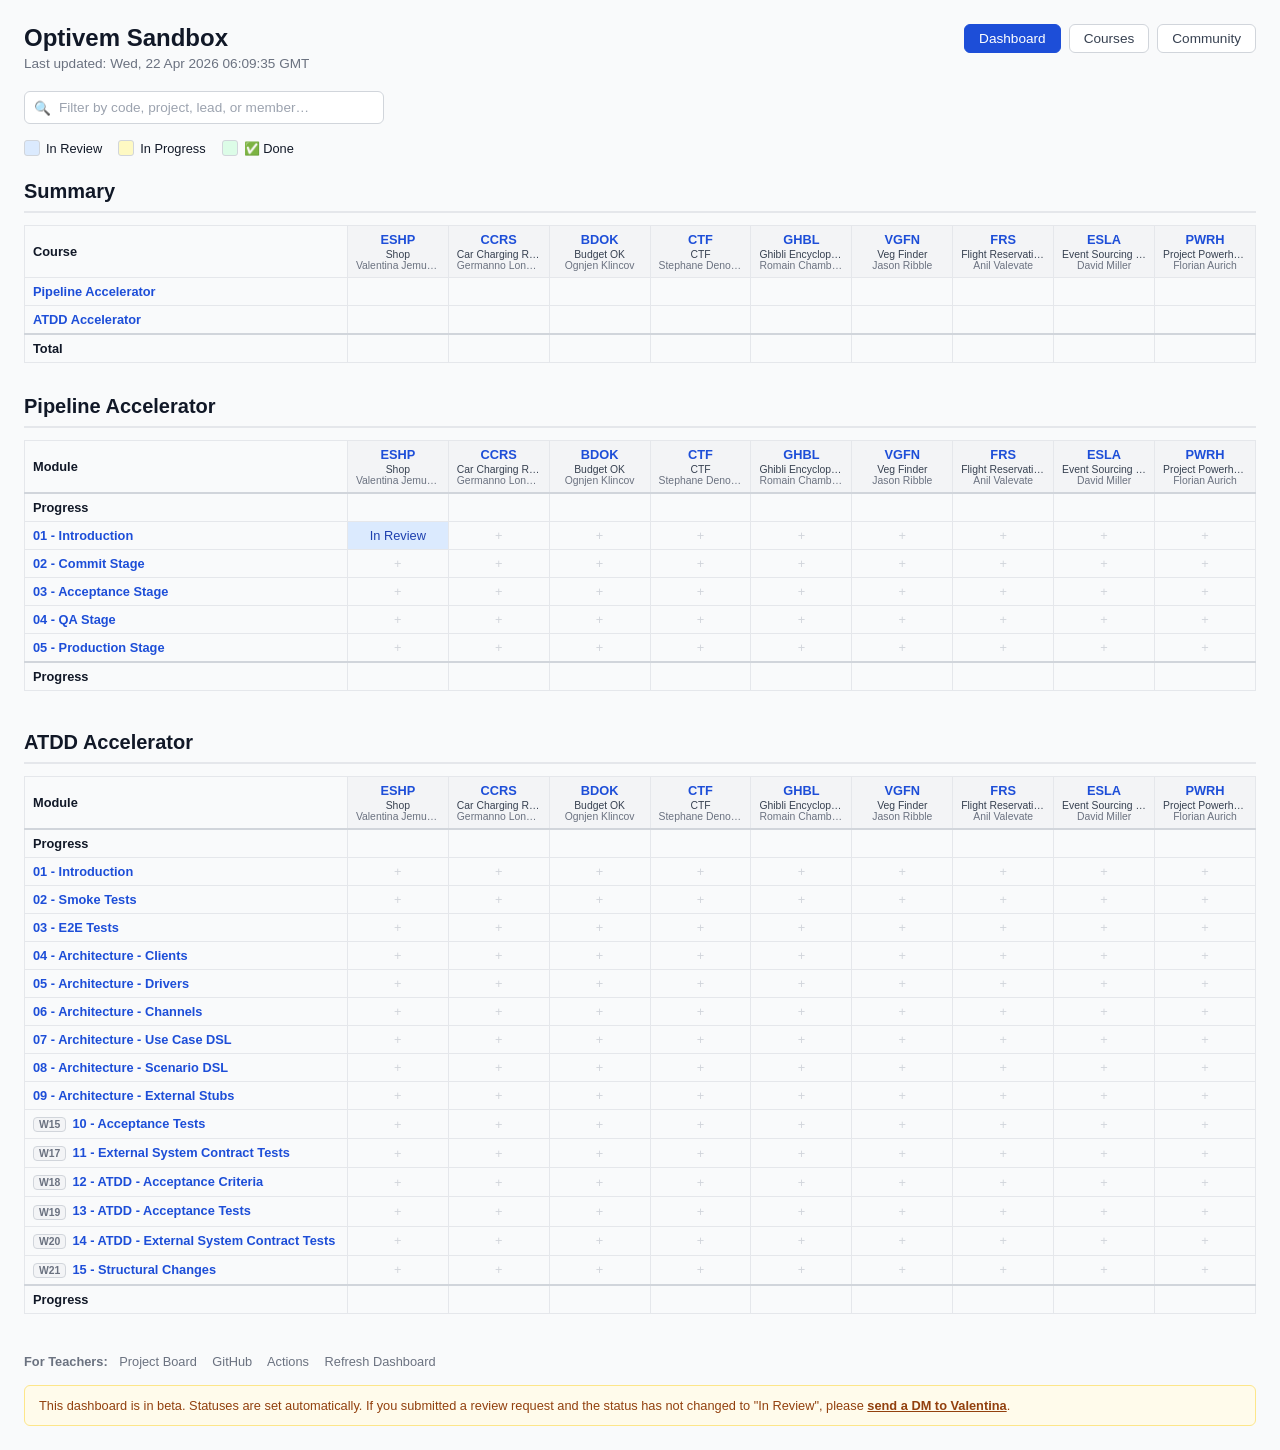
==== docs/index.html @ 0ae3746c "chore: regenerate dashboard [skip ci]" ====
<!DOCTYPE html>
<html lang="en">
<head>
  <meta charset="UTF-8">
  <meta name="viewport" content="width=device-width, initial-scale=1.0">
  <title>Optivem Sandbox</title>
  <style>    * { margin: 0; padding: 0; box-sizing: border-box; }
    body { font-family: -apple-system, BlinkMacSystemFont, "Segoe UI", Roboto, sans-serif; background: #f9fafb; color: #111827; padding: 24px; }
    .header { display: flex; justify-content: space-between; align-items: flex-start; margin-bottom: 20px; }
    .header-left h1 { font-size: 1.5rem; margin-bottom: 4px; }
    .subtitle { color: #6b7280; font-size: 0.85rem; }
    .nav-tabs { display: flex; gap: 8px; }
    .nav-tab { display: inline-block; padding: 6px 14px; font-size: 0.85rem; font-weight: 500; border-radius: 6px; text-decoration: none; border: 1px solid #d1d5db; color: #374151; background: #fff; cursor: pointer; font-family: inherit; }
    .nav-tab:hover { background: #f3f4f6; }
    .nav-tab.active { background: #1d4ed8; color: #fff; border-color: #1d4ed8; cursor: default; }
    .summary-section { margin-bottom: 32px; }
    .summary-label { text-align: left; font-weight: 600; background: #f9fafb; white-space: nowrap; width: 320px; min-width: 320px; max-width: 320px; }
    .summary-label a { color: #1d4ed8; text-decoration: none; }
    .summary-label a:hover { text-decoration: underline; }
    .course-section { margin-bottom: 40px; }
    .course-title { font-size: 1.25rem; margin-bottom: 12px; padding-bottom: 8px; border-bottom: 2px solid #e5e7eb; }
    .course-empty { color: #6b7280; font-size: 0.85rem; font-style: italic; padding: 16px 0; }
    .table-wrapper { overflow-x: auto; }
    table { border-collapse: collapse; width: 100%; font-size: 0.8rem; }
    th, td { border: 1px solid #e5e7eb; padding: 6px 8px; text-align: center; white-space: nowrap; }
    th { background: #f3f4f6; font-weight: 600; position: sticky; top: 0; }
    .module-name { text-align: left; font-weight: 600; background: #f9fafb; white-space: nowrap; width: 320px; min-width: 320px; max-width: 320px; }
    .module-name a { color: #1d4ed8; text-decoration: none; }
    .module-name a:hover { text-decoration: underline; }
    .week-badge { display: inline-block; font-size: 0.65rem; font-weight: 600; color: #6b7280; background: #f3f4f6; border: 1px solid #d1d5db; border-radius: 4px; padding: 1px 5px; margin-right: 6px; vertical-align: middle; }
    .project-header { width: 80px; min-width: 80px; max-width: 80px; }
    .project-header a { color: #1d4ed8; text-decoration: none; }
    .project-header a:hover { text-decoration: underline; }
    .project-full-name { font-size: 0.65rem; font-weight: 400; color: #374151; margin-top: 2px; white-space: nowrap; overflow: hidden; text-overflow: ellipsis; }
    .project-lead { font-size: 0.65rem; font-weight: 400; color: #6b7280; white-space: nowrap; overflow: hidden; text-overflow: ellipsis; }
    .progress-row td { border-top: 2px solid #d1d5db; }
    .cell { width: 80px; min-width: 80px; max-width: 80px; overflow: hidden; text-overflow: ellipsis; }
    .cell a { text-decoration: none; display: block; width: 100%; }
    .cell a:hover { opacity: 0.8; }
    .cell-missing { color: #9ca3af; }
    .cell-missing a { color: #d1d5db; text-decoration: none; display: block; width: 100%; }
    .cell-missing a:hover { color: #6b7280; }
    .cell-in-review { background: #dbeafe; } .cell-in-review a { color: #1e40af; }
    .cell-in-progress { background: #fef9c3; } .cell-in-progress a { color: #92400e; }
    .cell-done { background: #dcfce7; } .cell-done a { color: #166534; }
    .progress-cell { min-width: 100px; font-weight: 600; font-size: 0.75rem; }
    .progress-active { color: #166534; }
    .progress-none { color: #9ca3af; }
    .legend { margin-top: 16px; margin-bottom: 24px; display: flex; gap: 16px; flex-wrap: wrap; font-size: 0.8rem; }
    .legend-item { display: flex; align-items: center; gap: 6px; }
    .legend-swatch { width: 16px; height: 16px; border-radius: 3px; border: 1px solid #d1d5db; }
    .module-legend { margin-top: 16px; font-size: 0.8rem; }
    .module-legend h3 { font-size: 0.85rem; margin-bottom: 6px; }
    .module-legend-list { display: grid; grid-template-columns: repeat(auto-fill, minmax(280px, 1fr)); gap: 2px 24px; }
    .module-legend-item { color: #374151; }
    .module-legend-item span { color: #6b7280; font-weight: 600; margin-right: 4px; }
    .disclaimer { margin-top: 16px; padding: 10px 14px; background: #fffbeb; border: 1px solid #fde68a; border-radius: 6px; font-size: 0.8rem; color: #92400e; line-height: 1.5; }
    .disclaimer a { color: #92400e; font-weight: 600; text-decoration: underline; }
    .disclaimer a:hover { color: #78350f; }
    .filter-bar { margin-bottom: 16px; position: relative; max-width: 360px; }
    .filter-input { width: 100%; padding: 8px 12px 8px 34px; font-size: 0.85rem; font-family: inherit; border: 1px solid #d1d5db; border-radius: 6px; background: #fff; color: #111827; outline: none; }
    .filter-input:focus { border-color: #1d4ed8; box-shadow: 0 0 0 2px rgba(29,78,216,0.15); }
    .filter-input::placeholder { color: #9ca3af; }
    .filter-icon { position: absolute; left: 10px; top: 50%; transform: translateY(-50%); color: #9ca3af; pointer-events: none; font-size: 0.85rem; }
    .teacher-links { margin-top: 16px; font-size: 0.8rem; color: #6b7280; }
    .teacher-links span { font-weight: 600; margin-right: 8px; }
    .teacher-links a { color: #6b7280; text-decoration: none; margin-right: 12px; }
    .teacher-links a:hover { color: #1d4ed8; text-decoration: underline; }
    /* Mobile cards */
    .cards { display: none; }
    .course-section-mobile { margin-bottom: 32px; }
    .card { background: #fff; border: 1px solid #e5e7eb; border-radius: 8px; padding: 16px; margin-bottom: 12px; }
    .card-header { display: flex; justify-content: space-between; align-items: baseline; margin-bottom: 8px; }
    .card-code { font-size: 0.7rem; color: #6b7280; font-weight: 600; }
    .card-name { font-size: 1rem; font-weight: 600; }
    .card-name a { color: #1d4ed8; text-decoration: none; }
    .card-lead { font-size: 0.8rem; color: #6b7280; margin-bottom: 8px; }
    .card-lead a { color: #6b7280; text-decoration: none; }
    .card-progress-label { font-size: 0.8rem; font-weight: 600; color: #374151; margin-bottom: 8px; }
    .card-modules { list-style: none; font-size: 0.8rem; }
    .card-modules li { display: flex; justify-content: space-between; padding: 4px 0; border-bottom: 1px solid #f3f4f6; }
    .card-modules li:last-child { border-bottom: none; }
    .card-module-item { display: flex; justify-content: space-between; align-items: center; }
    .card-module-name { color: #374151; }
    .card-module-status { font-weight: 600; }
    .card-module-status a { text-decoration: none; }
    .card-status-done { color: #166534; }
    .card-status-in-review { color: #1e40af; }
    .card-status-in-progress { color: #92400e; }
    .card-status-missing { color: #d1d5db; }
    .card-status-missing a { color: #d1d5db; text-decoration: none; }
    @media (max-width: 768px) {
      .desktop-content { display: none; }
      .cards { display: block; }
      body { padding: 16px; }
      .header { flex-direction: column; gap: 12px; }
      .nav-tabs { flex-wrap: wrap; }
    }
</style>
</head>
<body>
  <div class="header">
    <div class="header-left">
      <h1>Optivem Sandbox</h1>
      <p class="subtitle">Last updated: Wed, 22 Apr 2026 06:09:35 GMT</p>
    </div>
    <nav class="nav-tabs">
      <span class="nav-tab active">Dashboard</span>
      <a class="nav-tab" href="https://optivem.thinkific.com" target="_blank" rel="noopener">Courses</a>
      <a class="nav-tab" href="https://optivem.thinkific.com/hub/community/323633" target="_blank" rel="noopener">Community</a>
    </nav>
  </div>
  <div class="filter-bar">
    <span class="filter-icon">&#128269;</span>
    <input type="text" class="filter-input" id="projectFilter" placeholder="Filter by code, project, lead, or member…" autocomplete="off">
  </div>
  <div class="legend">
    <div class="legend-item"><div class="legend-swatch" style="background:#dbeafe"></div> In Review</div>
    <div class="legend-item"><div class="legend-swatch" style="background:#fef9c3"></div> In Progress</div>
    <div class="legend-item"><div class="legend-swatch" style="background:#dcfce7"></div> ✅ Done</div>
  </div>
  <div class="desktop-content">

  <div class="summary-section">
    <h2 class="course-title">Summary</h2>
    <div class="table-wrapper">
      <table>
        <thead>
          <tr>
            <th class="summary-label">Course</th>
            <th class="project-header" title="Shop — 0 / 20 modules completed (0%)"><a href="https://github.com/optivem/shop" target="_blank" rel="noopener" title="Shop">ESHP</a><div class="project-full-name">Shop</div><div class="project-lead">Valentina Jemuovic</div></th>
            <th class="project-header" title="Car Charging Reservation System — 0 / 20 modules completed (0%)"><a href="https://github.com/longhibeck/car-charging-reservation-system" target="_blank" rel="noopener" title="Car Charging Reservation System">CCRS</a><div class="project-full-name">Car Charging Reservation System</div><div class="project-lead">Germanno Longhi Beck</div></th>
            <th class="project-header" title="Budget OK — 0 / 20 modules completed (0%)"><a href="https://github.com/ognjenkl/budget-ok" target="_blank" rel="noopener" title="Budget OK">BDOK</a><div class="project-full-name">Budget OK</div><div class="project-lead">Ognjen Klincov</div></th>
            <th class="project-header" title="CTF — 0 / 20 modules completed (0%)"><a href="https://github.com/CurlyFire/ctf-sandbox" target="_blank" rel="noopener" title="CTF">CTF</a><div class="project-full-name">CTF</div><div class="project-lead">Stephane Denomme</div></th>
            <th class="project-header" title="Ghibli Encyclopedia — 0 / 20 modules completed (0%)"><a href="https://github.com/RomainChamb/ghibli-encyclopedia" target="_blank" rel="noopener" title="Ghibli Encyclopedia">GHBL</a><div class="project-full-name">Ghibli Encyclopedia</div><div class="project-lead">Romain Chambonnier</div></th>
            <th class="project-header" title="Veg Finder — 0 / 20 modules completed (0%)"><a href="https://github.com/jasonribble/veg-finder" target="_blank" rel="noopener" title="Veg Finder">VGFN</a><div class="project-full-name">Veg Finder</div><div class="project-lead">Jason Ribble</div></th>
            <th class="project-header" title="Flight Reservation System (FRS) — 0 / 20 modules completed (0%)"><a href="https://github.com/ArkCase/atdd-flight-reserve" target="_blank" rel="noopener" title="Flight Reservation System (FRS)">FRS</a><div class="project-full-name">Flight Reservation System (FRS)</div><div class="project-lead">Anil Valevate</div></th>
            <th class="project-header" title="Event Sourcing Learning Application — 0 / 20 modules completed (0%)"><a href="https://github.com/david-oc-miller/event-sourcing-demo" target="_blank" rel="noopener" title="Event Sourcing Learning Application">ESLA</a><div class="project-full-name">Event Sourcing Learning Application</div><div class="project-lead">David Miller</div></th>
            <th class="project-header" title="Project Powerhouse — 0 / 20 modules completed (0%)"><a href="https://github.com/vilosia-ai/demo-customer-portal" target="_blank" rel="noopener" title="Project Powerhouse">PWRH</a><div class="project-full-name">Project Powerhouse</div><div class="project-lead">Florian Aurich</div></th>
          </tr>
        </thead>
        <tbody>
          <tr>
            <td class="summary-label"><a href="#course-pipeline">Pipeline Accelerator</a></td>
              <td class="cell progress-cell progress-none"></td>
              <td class="cell progress-cell progress-none"></td>
              <td class="cell progress-cell progress-none"></td>
              <td class="cell progress-cell progress-none"></td>
              <td class="cell progress-cell progress-none"></td>
              <td class="cell progress-cell progress-none"></td>
              <td class="cell progress-cell progress-none"></td>
              <td class="cell progress-cell progress-none"></td>
              <td class="cell progress-cell progress-none"></td>
          </tr>
          <tr>
            <td class="summary-label"><a href="#course-atdd">ATDD Accelerator</a></td>
              <td class="cell progress-cell progress-none"></td>
              <td class="cell progress-cell progress-none"></td>
              <td class="cell progress-cell progress-none"></td>
              <td class="cell progress-cell progress-none"></td>
              <td class="cell progress-cell progress-none"></td>
              <td class="cell progress-cell progress-none"></td>
              <td class="cell progress-cell progress-none"></td>
              <td class="cell progress-cell progress-none"></td>
              <td class="cell progress-cell progress-none"></td>
          </tr>
          <tr class="progress-row">
            <td class="summary-label"><strong>Total</strong></td>
              <td class="cell progress-cell progress-none"></td>
              <td class="cell progress-cell progress-none"></td>
              <td class="cell progress-cell progress-none"></td>
              <td class="cell progress-cell progress-none"></td>
              <td class="cell progress-cell progress-none"></td>
              <td class="cell progress-cell progress-none"></td>
              <td class="cell progress-cell progress-none"></td>
              <td class="cell progress-cell progress-none"></td>
              <td class="cell progress-cell progress-none"></td>
          </tr>
        </tbody>
      </table>
    </div>
  </div>

  <div class="course-section" id="course-pipeline">
    <h2 class="course-title">Pipeline Accelerator</h2>
    <div class="table-wrapper">
      <table>
        <thead>
          <tr>
            <th class="module-name">Module</th>
            <th class="project-header" title="Shop — 0 / 5 modules completed (0%)"><a href="https://github.com/optivem/shop" target="_blank" rel="noopener" title="Shop">ESHP</a><div class="project-full-name">Shop</div><div class="project-lead">Valentina Jemuovic</div></th>
            <th class="project-header" title="Car Charging Reservation System — 0 / 5 modules completed (0%)"><a href="https://github.com/longhibeck/car-charging-reservation-system" target="_blank" rel="noopener" title="Car Charging Reservation System">CCRS</a><div class="project-full-name">Car Charging Reservation System</div><div class="project-lead">Germanno Longhi Beck</div></th>
            <th class="project-header" title="Budget OK — 0 / 5 modules completed (0%)"><a href="https://github.com/ognjenkl/budget-ok" target="_blank" rel="noopener" title="Budget OK">BDOK</a><div class="project-full-name">Budget OK</div><div class="project-lead">Ognjen Klincov</div></th>
            <th class="project-header" title="CTF — 0 / 5 modules completed (0%)"><a href="https://github.com/CurlyFire/ctf-sandbox" target="_blank" rel="noopener" title="CTF">CTF</a><div class="project-full-name">CTF</div><div class="project-lead">Stephane Denomme</div></th>
            <th class="project-header" title="Ghibli Encyclopedia — 0 / 5 modules completed (0%)"><a href="https://github.com/RomainChamb/ghibli-encyclopedia" target="_blank" rel="noopener" title="Ghibli Encyclopedia">GHBL</a><div class="project-full-name">Ghibli Encyclopedia</div><div class="project-lead">Romain Chambonnier</div></th>
            <th class="project-header" title="Veg Finder — 0 / 5 modules completed (0%)"><a href="https://github.com/jasonribble/veg-finder" target="_blank" rel="noopener" title="Veg Finder">VGFN</a><div class="project-full-name">Veg Finder</div><div class="project-lead">Jason Ribble</div></th>
            <th class="project-header" title="Flight Reservation System (FRS) — 0 / 5 modules completed (0%)"><a href="https://github.com/ArkCase/atdd-flight-reserve" target="_blank" rel="noopener" title="Flight Reservation System (FRS)">FRS</a><div class="project-full-name">Flight Reservation System (FRS)</div><div class="project-lead">Anil Valevate</div></th>
            <th class="project-header" title="Event Sourcing Learning Application — 0 / 5 modules completed (0%)"><a href="https://github.com/david-oc-miller/event-sourcing-demo" target="_blank" rel="noopener" title="Event Sourcing Learning Application">ESLA</a><div class="project-full-name">Event Sourcing Learning Application</div><div class="project-lead">David Miller</div></th>
            <th class="project-header" title="Project Powerhouse — 0 / 5 modules completed (0%)"><a href="https://github.com/vilosia-ai/demo-customer-portal" target="_blank" rel="noopener" title="Project Powerhouse">PWRH</a><div class="project-full-name">Project Powerhouse</div><div class="project-lead">Florian Aurich</div></th>
          </tr>
          <tr class="progress-row">
            <td class="module-name"><strong>Progress</strong></td>
              <td class="cell progress-cell progress-none"></td>
              <td class="cell progress-cell progress-none"></td>
              <td class="cell progress-cell progress-none"></td>
              <td class="cell progress-cell progress-none"></td>
              <td class="cell progress-cell progress-none"></td>
              <td class="cell progress-cell progress-none"></td>
              <td class="cell progress-cell progress-none"></td>
              <td class="cell progress-cell progress-none"></td>
              <td class="cell progress-cell progress-none"></td>
          </tr>
        </thead>
        <tbody>
          <tr>
            <td class="module-name"><a href="https://optivem.thinkific.com/courses/take/pipeline/texts/73800730-overview" target="_blank" rel="noopener">01 - Introduction</a></td>
              <td class="cell cell-in-review"><a href="https://github.com/optivem/sandbox/issues/81" target="_blank" rel="noopener" title="ESHP: In Review">In Review</a></td>
              <td class="cell cell-missing"><a href="https://github.com/optivem/sandbox/issues/new?title=01%20-%20Introduction&body=%3E%20**%E2%9A%A0%EF%B8%8F%20This%20ticket%20is%20auto-generated.%20Please%20do%20not%20change%20the%20title%20or%20contents%20below.%20Just%20click%20the%20%22Create%22%20button%20below.%20After%20a%20few%20minutes%2C%20the%20ticket%20will%20be%20automatically%20assigned%20to%20a%20reviewer%20%E2%80%94%20no%20further%20action%20needed.%20You%20can%20add%20comments%20after%20the%20ticket%20is%20created.**%0A%0A%23%23%23%20Course%0A%0APipeline%20Accelerator%0A%0A%23%23%23%20Project%0A%0ACar%20Charging%20Reservation%20System%0A%0A%23%23%23%20Module%0A%0A01%20-%20Introduction%0A%0A%3E%20**%E2%9A%A0%EF%B8%8F%20This%20ticket%20is%20auto-generated.%20Please%20do%20not%20change%20the%20title%20or%20contents%20below.%20Just%20click%20the%20%22Create%22%20button%20below.%20After%20a%20few%20minutes%2C%20the%20ticket%20will%20be%20automatically%20assigned%20to%20a%20reviewer%20%E2%80%94%20no%20further%20action%20needed.%20You%20can%20add%20comments%20after%20the%20ticket%20is%20created.**" target="_blank" rel="noopener" title="Create ticket for CCRS - 01 - Introduction">+</a></td>
              <td class="cell cell-missing"><a href="https://github.com/optivem/sandbox/issues/new?title=01%20-%20Introduction&body=%3E%20**%E2%9A%A0%EF%B8%8F%20This%20ticket%20is%20auto-generated.%20Please%20do%20not%20change%20the%20title%20or%20contents%20below.%20Just%20click%20the%20%22Create%22%20button%20below.%20After%20a%20few%20minutes%2C%20the%20ticket%20will%20be%20automatically%20assigned%20to%20a%20reviewer%20%E2%80%94%20no%20further%20action%20needed.%20You%20can%20add%20comments%20after%20the%20ticket%20is%20created.**%0A%0A%23%23%23%20Course%0A%0APipeline%20Accelerator%0A%0A%23%23%23%20Project%0A%0ABudget%20OK%0A%0A%23%23%23%20Module%0A%0A01%20-%20Introduction%0A%0A%3E%20**%E2%9A%A0%EF%B8%8F%20This%20ticket%20is%20auto-generated.%20Please%20do%20not%20change%20the%20title%20or%20contents%20below.%20Just%20click%20the%20%22Create%22%20button%20below.%20After%20a%20few%20minutes%2C%20the%20ticket%20will%20be%20automatically%20assigned%20to%20a%20reviewer%20%E2%80%94%20no%20further%20action%20needed.%20You%20can%20add%20comments%20after%20the%20ticket%20is%20created.**" target="_blank" rel="noopener" title="Create ticket for BDOK - 01 - Introduction">+</a></td>
              <td class="cell cell-missing"><a href="https://github.com/optivem/sandbox/issues/new?title=01%20-%20Introduction&body=%3E%20**%E2%9A%A0%EF%B8%8F%20This%20ticket%20is%20auto-generated.%20Please%20do%20not%20change%20the%20title%20or%20contents%20below.%20Just%20click%20the%20%22Create%22%20button%20below.%20After%20a%20few%20minutes%2C%20the%20ticket%20will%20be%20automatically%20assigned%20to%20a%20reviewer%20%E2%80%94%20no%20further%20action%20needed.%20You%20can%20add%20comments%20after%20the%20ticket%20is%20created.**%0A%0A%23%23%23%20Course%0A%0APipeline%20Accelerator%0A%0A%23%23%23%20Project%0A%0ACTF%0A%0A%23%23%23%20Module%0A%0A01%20-%20Introduction%0A%0A%3E%20**%E2%9A%A0%EF%B8%8F%20This%20ticket%20is%20auto-generated.%20Please%20do%20not%20change%20the%20title%20or%20contents%20below.%20Just%20click%20the%20%22Create%22%20button%20below.%20After%20a%20few%20minutes%2C%20the%20ticket%20will%20be%20automatically%20assigned%20to%20a%20reviewer%20%E2%80%94%20no%20further%20action%20needed.%20You%20can%20add%20comments%20after%20the%20ticket%20is%20created.**" target="_blank" rel="noopener" title="Create ticket for CTF - 01 - Introduction">+</a></td>
              <td class="cell cell-missing"><a href="https://github.com/optivem/sandbox/issues/new?title=01%20-%20Introduction&body=%3E%20**%E2%9A%A0%EF%B8%8F%20This%20ticket%20is%20auto-generated.%20Please%20do%20not%20change%20the%20title%20or%20contents%20below.%20Just%20click%20the%20%22Create%22%20button%20below.%20After%20a%20few%20minutes%2C%20the%20ticket%20will%20be%20automatically%20assigned%20to%20a%20reviewer%20%E2%80%94%20no%20further%20action%20needed.%20You%20can%20add%20comments%20after%20the%20ticket%20is%20created.**%0A%0A%23%23%23%20Course%0A%0APipeline%20Accelerator%0A%0A%23%23%23%20Project%0A%0AGhibli%20Encyclopedia%0A%0A%23%23%23%20Module%0A%0A01%20-%20Introduction%0A%0A%3E%20**%E2%9A%A0%EF%B8%8F%20This%20ticket%20is%20auto-generated.%20Please%20do%20not%20change%20the%20title%20or%20contents%20below.%20Just%20click%20the%20%22Create%22%20button%20below.%20After%20a%20few%20minutes%2C%20the%20ticket%20will%20be%20automatically%20assigned%20to%20a%20reviewer%20%E2%80%94%20no%20further%20action%20needed.%20You%20can%20add%20comments%20after%20the%20ticket%20is%20created.**" target="_blank" rel="noopener" title="Create ticket for GHBL - 01 - Introduction">+</a></td>
              <td class="cell cell-missing"><a href="https://github.com/optivem/sandbox/issues/new?title=01%20-%20Introduction&body=%3E%20**%E2%9A%A0%EF%B8%8F%20This%20ticket%20is%20auto-generated.%20Please%20do%20not%20change%20the%20title%20or%20contents%20below.%20Just%20click%20the%20%22Create%22%20button%20below.%20After%20a%20few%20minutes%2C%20the%20ticket%20will%20be%20automatically%20assigned%20to%20a%20reviewer%20%E2%80%94%20no%20further%20action%20needed.%20You%20can%20add%20comments%20after%20the%20ticket%20is%20created.**%0A%0A%23%23%23%20Course%0A%0APipeline%20Accelerator%0A%0A%23%23%23%20Project%0A%0AVeg%20Finder%0A%0A%23%23%23%20Module%0A%0A01%20-%20Introduction%0A%0A%3E%20**%E2%9A%A0%EF%B8%8F%20This%20ticket%20is%20auto-generated.%20Please%20do%20not%20change%20the%20title%20or%20contents%20below.%20Just%20click%20the%20%22Create%22%20button%20below.%20After%20a%20few%20minutes%2C%20the%20ticket%20will%20be%20automatically%20assigned%20to%20a%20reviewer%20%E2%80%94%20no%20further%20action%20needed.%20You%20can%20add%20comments%20after%20the%20ticket%20is%20created.**" target="_blank" rel="noopener" title="Create ticket for VGFN - 01 - Introduction">+</a></td>
              <td class="cell cell-missing"><a href="https://github.com/optivem/sandbox/issues/new?title=01%20-%20Introduction&body=%3E%20**%E2%9A%A0%EF%B8%8F%20This%20ticket%20is%20auto-generated.%20Please%20do%20not%20change%20the%20title%20or%20contents%20below.%20Just%20click%20the%20%22Create%22%20button%20below.%20After%20a%20few%20minutes%2C%20the%20ticket%20will%20be%20automatically%20assigned%20to%20a%20reviewer%20%E2%80%94%20no%20further%20action%20needed.%20You%20can%20add%20comments%20after%20the%20ticket%20is%20created.**%0A%0A%23%23%23%20Course%0A%0APipeline%20Accelerator%0A%0A%23%23%23%20Project%0A%0AFlight%20Reservation%20System%20(FRS)%0A%0A%23%23%23%20Module%0A%0A01%20-%20Introduction%0A%0A%3E%20**%E2%9A%A0%EF%B8%8F%20This%20ticket%20is%20auto-generated.%20Please%20do%20not%20change%20the%20title%20or%20contents%20below.%20Just%20click%20the%20%22Create%22%20button%20below.%20After%20a%20few%20minutes%2C%20the%20ticket%20will%20be%20automatically%20assigned%20to%20a%20reviewer%20%E2%80%94%20no%20further%20action%20needed.%20You%20can%20add%20comments%20after%20the%20ticket%20is%20created.**" target="_blank" rel="noopener" title="Create ticket for FRS - 01 - Introduction">+</a></td>
              <td class="cell cell-missing"><a href="https://github.com/optivem/sandbox/issues/new?title=01%20-%20Introduction&body=%3E%20**%E2%9A%A0%EF%B8%8F%20This%20ticket%20is%20auto-generated.%20Please%20do%20not%20change%20the%20title%20or%20contents%20below.%20Just%20click%20the%20%22Create%22%20button%20below.%20After%20a%20few%20minutes%2C%20the%20ticket%20will%20be%20automatically%20assigned%20to%20a%20reviewer%20%E2%80%94%20no%20further%20action%20needed.%20You%20can%20add%20comments%20after%20the%20ticket%20is%20created.**%0A%0A%23%23%23%20Course%0A%0APipeline%20Accelerator%0A%0A%23%23%23%20Project%0A%0AEvent%20Sourcing%20Learning%20Application%0A%0A%23%23%23%20Module%0A%0A01%20-%20Introduction%0A%0A%3E%20**%E2%9A%A0%EF%B8%8F%20This%20ticket%20is%20auto-generated.%20Please%20do%20not%20change%20the%20title%20or%20contents%20below.%20Just%20click%20the%20%22Create%22%20button%20below.%20After%20a%20few%20minutes%2C%20the%20ticket%20will%20be%20automatically%20assigned%20to%20a%20reviewer%20%E2%80%94%20no%20further%20action%20needed.%20You%20can%20add%20comments%20after%20the%20ticket%20is%20created.**" target="_blank" rel="noopener" title="Create ticket for ESLA - 01 - Introduction">+</a></td>
              <td class="cell cell-missing"><a href="https://github.com/optivem/sandbox/issues/new?title=01%20-%20Introduction&body=%3E%20**%E2%9A%A0%EF%B8%8F%20This%20ticket%20is%20auto-generated.%20Please%20do%20not%20change%20the%20title%20or%20contents%20below.%20Just%20click%20the%20%22Create%22%20button%20below.%20After%20a%20few%20minutes%2C%20the%20ticket%20will%20be%20automatically%20assigned%20to%20a%20reviewer%20%E2%80%94%20no%20further%20action%20needed.%20You%20can%20add%20comments%20after%20the%20ticket%20is%20created.**%0A%0A%23%23%23%20Course%0A%0APipeline%20Accelerator%0A%0A%23%23%23%20Project%0A%0AProject%20Powerhouse%0A%0A%23%23%23%20Module%0A%0A01%20-%20Introduction%0A%0A%3E%20**%E2%9A%A0%EF%B8%8F%20This%20ticket%20is%20auto-generated.%20Please%20do%20not%20change%20the%20title%20or%20contents%20below.%20Just%20click%20the%20%22Create%22%20button%20below.%20After%20a%20few%20minutes%2C%20the%20ticket%20will%20be%20automatically%20assigned%20to%20a%20reviewer%20%E2%80%94%20no%20further%20action%20needed.%20You%20can%20add%20comments%20after%20the%20ticket%20is%20created.**" target="_blank" rel="noopener" title="Create ticket for PWRH - 01 - Introduction">+</a></td>
          </tr>
          <tr>
            <td class="module-name"><a href="https://optivem.thinkific.com/courses/take/pipeline/texts/73800764-overview" target="_blank" rel="noopener">02 - Commit Stage</a></td>
              <td class="cell cell-missing"><a href="https://github.com/optivem/sandbox/issues/new?title=02%20-%20Commit%20Stage&body=%3E%20**%E2%9A%A0%EF%B8%8F%20This%20ticket%20is%20auto-generated.%20Please%20do%20not%20change%20the%20title%20or%20contents%20below.%20Just%20click%20the%20%22Create%22%20button%20below.%20After%20a%20few%20minutes%2C%20the%20ticket%20will%20be%20automatically%20assigned%20to%20a%20reviewer%20%E2%80%94%20no%20further%20action%20needed.%20You%20can%20add%20comments%20after%20the%20ticket%20is%20created.**%0A%0A%23%23%23%20Course%0A%0APipeline%20Accelerator%0A%0A%23%23%23%20Project%0A%0AShop%0A%0A%23%23%23%20Module%0A%0A02%20-%20Commit%20Stage%0A%0A%3E%20**%E2%9A%A0%EF%B8%8F%20This%20ticket%20is%20auto-generated.%20Please%20do%20not%20change%20the%20title%20or%20contents%20below.%20Just%20click%20the%20%22Create%22%20button%20below.%20After%20a%20few%20minutes%2C%20the%20ticket%20will%20be%20automatically%20assigned%20to%20a%20reviewer%20%E2%80%94%20no%20further%20action%20needed.%20You%20can%20add%20comments%20after%20the%20ticket%20is%20created.**" target="_blank" rel="noopener" title="Create ticket for ESHP - 02 - Commit Stage">+</a></td>
              <td class="cell cell-missing"><a href="https://github.com/optivem/sandbox/issues/new?title=02%20-%20Commit%20Stage&body=%3E%20**%E2%9A%A0%EF%B8%8F%20This%20ticket%20is%20auto-generated.%20Please%20do%20not%20change%20the%20title%20or%20contents%20below.%20Just%20click%20the%20%22Create%22%20button%20below.%20After%20a%20few%20minutes%2C%20the%20ticket%20will%20be%20automatically%20assigned%20to%20a%20reviewer%20%E2%80%94%20no%20further%20action%20needed.%20You%20can%20add%20comments%20after%20the%20ticket%20is%20created.**%0A%0A%23%23%23%20Course%0A%0APipeline%20Accelerator%0A%0A%23%23%23%20Project%0A%0ACar%20Charging%20Reservation%20System%0A%0A%23%23%23%20Module%0A%0A02%20-%20Commit%20Stage%0A%0A%3E%20**%E2%9A%A0%EF%B8%8F%20This%20ticket%20is%20auto-generated.%20Please%20do%20not%20change%20the%20title%20or%20contents%20below.%20Just%20click%20the%20%22Create%22%20button%20below.%20After%20a%20few%20minutes%2C%20the%20ticket%20will%20be%20automatically%20assigned%20to%20a%20reviewer%20%E2%80%94%20no%20further%20action%20needed.%20You%20can%20add%20comments%20after%20the%20ticket%20is%20created.**" target="_blank" rel="noopener" title="Create ticket for CCRS - 02 - Commit Stage">+</a></td>
              <td class="cell cell-missing"><a href="https://github.com/optivem/sandbox/issues/new?title=02%20-%20Commit%20Stage&body=%3E%20**%E2%9A%A0%EF%B8%8F%20This%20ticket%20is%20auto-generated.%20Please%20do%20not%20change%20the%20title%20or%20contents%20below.%20Just%20click%20the%20%22Create%22%20button%20below.%20After%20a%20few%20minutes%2C%20the%20ticket%20will%20be%20automatically%20assigned%20to%20a%20reviewer%20%E2%80%94%20no%20further%20action%20needed.%20You%20can%20add%20comments%20after%20the%20ticket%20is%20created.**%0A%0A%23%23%23%20Course%0A%0APipeline%20Accelerator%0A%0A%23%23%23%20Project%0A%0ABudget%20OK%0A%0A%23%23%23%20Module%0A%0A02%20-%20Commit%20Stage%0A%0A%3E%20**%E2%9A%A0%EF%B8%8F%20This%20ticket%20is%20auto-generated.%20Please%20do%20not%20change%20the%20title%20or%20contents%20below.%20Just%20click%20the%20%22Create%22%20button%20below.%20After%20a%20few%20minutes%2C%20the%20ticket%20will%20be%20automatically%20assigned%20to%20a%20reviewer%20%E2%80%94%20no%20further%20action%20needed.%20You%20can%20add%20comments%20after%20the%20ticket%20is%20created.**" target="_blank" rel="noopener" title="Create ticket for BDOK - 02 - Commit Stage">+</a></td>
              <td class="cell cell-missing"><a href="https://github.com/optivem/sandbox/issues/new?title=02%20-%20Commit%20Stage&body=%3E%20**%E2%9A%A0%EF%B8%8F%20This%20ticket%20is%20auto-generated.%20Please%20do%20not%20change%20the%20title%20or%20contents%20below.%20Just%20click%20the%20%22Create%22%20button%20below.%20After%20a%20few%20minutes%2C%20the%20ticket%20will%20be%20automatically%20assigned%20to%20a%20reviewer%20%E2%80%94%20no%20further%20action%20needed.%20You%20can%20add%20comments%20after%20the%20ticket%20is%20created.**%0A%0A%23%23%23%20Course%0A%0APipeline%20Accelerator%0A%0A%23%23%23%20Project%0A%0ACTF%0A%0A%23%23%23%20Module%0A%0A02%20-%20Commit%20Stage%0A%0A%3E%20**%E2%9A%A0%EF%B8%8F%20This%20ticket%20is%20auto-generated.%20Please%20do%20not%20change%20the%20title%20or%20contents%20below.%20Just%20click%20the%20%22Create%22%20button%20below.%20After%20a%20few%20minutes%2C%20the%20ticket%20will%20be%20automatically%20assigned%20to%20a%20reviewer%20%E2%80%94%20no%20further%20action%20needed.%20You%20can%20add%20comments%20after%20the%20ticket%20is%20created.**" target="_blank" rel="noopener" title="Create ticket for CTF - 02 - Commit Stage">+</a></td>
              <td class="cell cell-missing"><a href="https://github.com/optivem/sandbox/issues/new?title=02%20-%20Commit%20Stage&body=%3E%20**%E2%9A%A0%EF%B8%8F%20This%20ticket%20is%20auto-generated.%20Please%20do%20not%20change%20the%20title%20or%20contents%20below.%20Just%20click%20the%20%22Create%22%20button%20below.%20After%20a%20few%20minutes%2C%20the%20ticket%20will%20be%20automatically%20assigned%20to%20a%20reviewer%20%E2%80%94%20no%20further%20action%20needed.%20You%20can%20add%20comments%20after%20the%20ticket%20is%20created.**%0A%0A%23%23%23%20Course%0A%0APipeline%20Accelerator%0A%0A%23%23%23%20Project%0A%0AGhibli%20Encyclopedia%0A%0A%23%23%23%20Module%0A%0A02%20-%20Commit%20Stage%0A%0A%3E%20**%E2%9A%A0%EF%B8%8F%20This%20ticket%20is%20auto-generated.%20Please%20do%20not%20change%20the%20title%20or%20contents%20below.%20Just%20click%20the%20%22Create%22%20button%20below.%20After%20a%20few%20minutes%2C%20the%20ticket%20will%20be%20automatically%20assigned%20to%20a%20reviewer%20%E2%80%94%20no%20further%20action%20needed.%20You%20can%20add%20comments%20after%20the%20ticket%20is%20created.**" target="_blank" rel="noopener" title="Create ticket for GHBL - 02 - Commit Stage">+</a></td>
              <td class="cell cell-missing"><a href="https://github.com/optivem/sandbox/issues/new?title=02%20-%20Commit%20Stage&body=%3E%20**%E2%9A%A0%EF%B8%8F%20This%20ticket%20is%20auto-generated.%20Please%20do%20not%20change%20the%20title%20or%20contents%20below.%20Just%20click%20the%20%22Create%22%20button%20below.%20After%20a%20few%20minutes%2C%20the%20ticket%20will%20be%20automatically%20assigned%20to%20a%20reviewer%20%E2%80%94%20no%20further%20action%20needed.%20You%20can%20add%20comments%20after%20the%20ticket%20is%20created.**%0A%0A%23%23%23%20Course%0A%0APipeline%20Accelerator%0A%0A%23%23%23%20Project%0A%0AVeg%20Finder%0A%0A%23%23%23%20Module%0A%0A02%20-%20Commit%20Stage%0A%0A%3E%20**%E2%9A%A0%EF%B8%8F%20This%20ticket%20is%20auto-generated.%20Please%20do%20not%20change%20the%20title%20or%20contents%20below.%20Just%20click%20the%20%22Create%22%20button%20below.%20After%20a%20few%20minutes%2C%20the%20ticket%20will%20be%20automatically%20assigned%20to%20a%20reviewer%20%E2%80%94%20no%20further%20action%20needed.%20You%20can%20add%20comments%20after%20the%20ticket%20is%20created.**" target="_blank" rel="noopener" title="Create ticket for VGFN - 02 - Commit Stage">+</a></td>
              <td class="cell cell-missing"><a href="https://github.com/optivem/sandbox/issues/new?title=02%20-%20Commit%20Stage&body=%3E%20**%E2%9A%A0%EF%B8%8F%20This%20ticket%20is%20auto-generated.%20Please%20do%20not%20change%20the%20title%20or%20contents%20below.%20Just%20click%20the%20%22Create%22%20button%20below.%20After%20a%20few%20minutes%2C%20the%20ticket%20will%20be%20automatically%20assigned%20to%20a%20reviewer%20%E2%80%94%20no%20further%20action%20needed.%20You%20can%20add%20comments%20after%20the%20ticket%20is%20created.**%0A%0A%23%23%23%20Course%0A%0APipeline%20Accelerator%0A%0A%23%23%23%20Project%0A%0AFlight%20Reservation%20System%20(FRS)%0A%0A%23%23%23%20Module%0A%0A02%20-%20Commit%20Stage%0A%0A%3E%20**%E2%9A%A0%EF%B8%8F%20This%20ticket%20is%20auto-generated.%20Please%20do%20not%20change%20the%20title%20or%20contents%20below.%20Just%20click%20the%20%22Create%22%20button%20below.%20After%20a%20few%20minutes%2C%20the%20ticket%20will%20be%20automatically%20assigned%20to%20a%20reviewer%20%E2%80%94%20no%20further%20action%20needed.%20You%20can%20add%20comments%20after%20the%20ticket%20is%20created.**" target="_blank" rel="noopener" title="Create ticket for FRS - 02 - Commit Stage">+</a></td>
              <td class="cell cell-missing"><a href="https://github.com/optivem/sandbox/issues/new?title=02%20-%20Commit%20Stage&body=%3E%20**%E2%9A%A0%EF%B8%8F%20This%20ticket%20is%20auto-generated.%20Please%20do%20not%20change%20the%20title%20or%20contents%20below.%20Just%20click%20the%20%22Create%22%20button%20below.%20After%20a%20few%20minutes%2C%20the%20ticket%20will%20be%20automatically%20assigned%20to%20a%20reviewer%20%E2%80%94%20no%20further%20action%20needed.%20You%20can%20add%20comments%20after%20the%20ticket%20is%20created.**%0A%0A%23%23%23%20Course%0A%0APipeline%20Accelerator%0A%0A%23%23%23%20Project%0A%0AEvent%20Sourcing%20Learning%20Application%0A%0A%23%23%23%20Module%0A%0A02%20-%20Commit%20Stage%0A%0A%3E%20**%E2%9A%A0%EF%B8%8F%20This%20ticket%20is%20auto-generated.%20Please%20do%20not%20change%20the%20title%20or%20contents%20below.%20Just%20click%20the%20%22Create%22%20button%20below.%20After%20a%20few%20minutes%2C%20the%20ticket%20will%20be%20automatically%20assigned%20to%20a%20reviewer%20%E2%80%94%20no%20further%20action%20needed.%20You%20can%20add%20comments%20after%20the%20ticket%20is%20created.**" target="_blank" rel="noopener" title="Create ticket for ESLA - 02 - Commit Stage">+</a></td>
              <td class="cell cell-missing"><a href="https://github.com/optivem/sandbox/issues/new?title=02%20-%20Commit%20Stage&body=%3E%20**%E2%9A%A0%EF%B8%8F%20This%20ticket%20is%20auto-generated.%20Please%20do%20not%20change%20the%20title%20or%20contents%20below.%20Just%20click%20the%20%22Create%22%20button%20below.%20After%20a%20few%20minutes%2C%20the%20ticket%20will%20be%20automatically%20assigned%20to%20a%20reviewer%20%E2%80%94%20no%20further%20action%20needed.%20You%20can%20add%20comments%20after%20the%20ticket%20is%20created.**%0A%0A%23%23%23%20Course%0A%0APipeline%20Accelerator%0A%0A%23%23%23%20Project%0A%0AProject%20Powerhouse%0A%0A%23%23%23%20Module%0A%0A02%20-%20Commit%20Stage%0A%0A%3E%20**%E2%9A%A0%EF%B8%8F%20This%20ticket%20is%20auto-generated.%20Please%20do%20not%20change%20the%20title%20or%20contents%20below.%20Just%20click%20the%20%22Create%22%20button%20below.%20After%20a%20few%20minutes%2C%20the%20ticket%20will%20be%20automatically%20assigned%20to%20a%20reviewer%20%E2%80%94%20no%20further%20action%20needed.%20You%20can%20add%20comments%20after%20the%20ticket%20is%20created.**" target="_blank" rel="noopener" title="Create ticket for PWRH - 02 - Commit Stage">+</a></td>
          </tr>
          <tr>
            <td class="module-name"><a href="https://optivem.thinkific.com/courses/take/pipeline/texts/73800794-overview" target="_blank" rel="noopener">03 - Acceptance Stage</a></td>
              <td class="cell cell-missing"><a href="https://github.com/optivem/sandbox/issues/new?title=03%20-%20Acceptance%20Stage&body=%3E%20**%E2%9A%A0%EF%B8%8F%20This%20ticket%20is%20auto-generated.%20Please%20do%20not%20change%20the%20title%20or%20contents%20below.%20Just%20click%20the%20%22Create%22%20button%20below.%20After%20a%20few%20minutes%2C%20the%20ticket%20will%20be%20automatically%20assigned%20to%20a%20reviewer%20%E2%80%94%20no%20further%20action%20needed.%20You%20can%20add%20comments%20after%20the%20ticket%20is%20created.**%0A%0A%23%23%23%20Course%0A%0APipeline%20Accelerator%0A%0A%23%23%23%20Project%0A%0AShop%0A%0A%23%23%23%20Module%0A%0A03%20-%20Acceptance%20Stage%0A%0A%3E%20**%E2%9A%A0%EF%B8%8F%20This%20ticket%20is%20auto-generated.%20Please%20do%20not%20change%20the%20title%20or%20contents%20below.%20Just%20click%20the%20%22Create%22%20button%20below.%20After%20a%20few%20minutes%2C%20the%20ticket%20will%20be%20automatically%20assigned%20to%20a%20reviewer%20%E2%80%94%20no%20further%20action%20needed.%20You%20can%20add%20comments%20after%20the%20ticket%20is%20created.**" target="_blank" rel="noopener" title="Create ticket for ESHP - 03 - Acceptance Stage">+</a></td>
              <td class="cell cell-missing"><a href="https://github.com/optivem/sandbox/issues/new?title=03%20-%20Acceptance%20Stage&body=%3E%20**%E2%9A%A0%EF%B8%8F%20This%20ticket%20is%20auto-generated.%20Please%20do%20not%20change%20the%20title%20or%20contents%20below.%20Just%20click%20the%20%22Create%22%20button%20below.%20After%20a%20few%20minutes%2C%20the%20ticket%20will%20be%20automatically%20assigned%20to%20a%20reviewer%20%E2%80%94%20no%20further%20action%20needed.%20You%20can%20add%20comments%20after%20the%20ticket%20is%20created.**%0A%0A%23%23%23%20Course%0A%0APipeline%20Accelerator%0A%0A%23%23%23%20Project%0A%0ACar%20Charging%20Reservation%20System%0A%0A%23%23%23%20Module%0A%0A03%20-%20Acceptance%20Stage%0A%0A%3E%20**%E2%9A%A0%EF%B8%8F%20This%20ticket%20is%20auto-generated.%20Please%20do%20not%20change%20the%20title%20or%20contents%20below.%20Just%20click%20the%20%22Create%22%20button%20below.%20After%20a%20few%20minutes%2C%20the%20ticket%20will%20be%20automatically%20assigned%20to%20a%20reviewer%20%E2%80%94%20no%20further%20action%20needed.%20You%20can%20add%20comments%20after%20the%20ticket%20is%20created.**" target="_blank" rel="noopener" title="Create ticket for CCRS - 03 - Acceptance Stage">+</a></td>
              <td class="cell cell-missing"><a href="https://github.com/optivem/sandbox/issues/new?title=03%20-%20Acceptance%20Stage&body=%3E%20**%E2%9A%A0%EF%B8%8F%20This%20ticket%20is%20auto-generated.%20Please%20do%20not%20change%20the%20title%20or%20contents%20below.%20Just%20click%20the%20%22Create%22%20button%20below.%20After%20a%20few%20minutes%2C%20the%20ticket%20will%20be%20automatically%20assigned%20to%20a%20reviewer%20%E2%80%94%20no%20further%20action%20needed.%20You%20can%20add%20comments%20after%20the%20ticket%20is%20created.**%0A%0A%23%23%23%20Course%0A%0APipeline%20Accelerator%0A%0A%23%23%23%20Project%0A%0ABudget%20OK%0A%0A%23%23%23%20Module%0A%0A03%20-%20Acceptance%20Stage%0A%0A%3E%20**%E2%9A%A0%EF%B8%8F%20This%20ticket%20is%20auto-generated.%20Please%20do%20not%20change%20the%20title%20or%20contents%20below.%20Just%20click%20the%20%22Create%22%20button%20below.%20After%20a%20few%20minutes%2C%20the%20ticket%20will%20be%20automatically%20assigned%20to%20a%20reviewer%20%E2%80%94%20no%20further%20action%20needed.%20You%20can%20add%20comments%20after%20the%20ticket%20is%20created.**" target="_blank" rel="noopener" title="Create ticket for BDOK - 03 - Acceptance Stage">+</a></td>
              <td class="cell cell-missing"><a href="https://github.com/optivem/sandbox/issues/new?title=03%20-%20Acceptance%20Stage&body=%3E%20**%E2%9A%A0%EF%B8%8F%20This%20ticket%20is%20auto-generated.%20Please%20do%20not%20change%20the%20title%20or%20contents%20below.%20Just%20click%20the%20%22Create%22%20button%20below.%20After%20a%20few%20minutes%2C%20the%20ticket%20will%20be%20automatically%20assigned%20to%20a%20reviewer%20%E2%80%94%20no%20further%20action%20needed.%20You%20can%20add%20comments%20after%20the%20ticket%20is%20created.**%0A%0A%23%23%23%20Course%0A%0APipeline%20Accelerator%0A%0A%23%23%23%20Project%0A%0ACTF%0A%0A%23%23%23%20Module%0A%0A03%20-%20Acceptance%20Stage%0A%0A%3E%20**%E2%9A%A0%EF%B8%8F%20This%20ticket%20is%20auto-generated.%20Please%20do%20not%20change%20the%20title%20or%20contents%20below.%20Just%20click%20the%20%22Create%22%20button%20below.%20After%20a%20few%20minutes%2C%20the%20ticket%20will%20be%20automatically%20assigned%20to%20a%20reviewer%20%E2%80%94%20no%20further%20action%20needed.%20You%20can%20add%20comments%20after%20the%20ticket%20is%20created.**" target="_blank" rel="noopener" title="Create ticket for CTF - 03 - Acceptance Stage">+</a></td>
              <td class="cell cell-missing"><a href="https://github.com/optivem/sandbox/issues/new?title=03%20-%20Acceptance%20Stage&body=%3E%20**%E2%9A%A0%EF%B8%8F%20This%20ticket%20is%20auto-generated.%20Please%20do%20not%20change%20the%20title%20or%20contents%20below.%20Just%20click%20the%20%22Create%22%20button%20below.%20After%20a%20few%20minutes%2C%20the%20ticket%20will%20be%20automatically%20assigned%20to%20a%20reviewer%20%E2%80%94%20no%20further%20action%20needed.%20You%20can%20add%20comments%20after%20the%20ticket%20is%20created.**%0A%0A%23%23%23%20Course%0A%0APipeline%20Accelerator%0A%0A%23%23%23%20Project%0A%0AGhibli%20Encyclopedia%0A%0A%23%23%23%20Module%0A%0A03%20-%20Acceptance%20Stage%0A%0A%3E%20**%E2%9A%A0%EF%B8%8F%20This%20ticket%20is%20auto-generated.%20Please%20do%20not%20change%20the%20title%20or%20contents%20below.%20Just%20click%20the%20%22Create%22%20button%20below.%20After%20a%20few%20minutes%2C%20the%20ticket%20will%20be%20automatically%20assigned%20to%20a%20reviewer%20%E2%80%94%20no%20further%20action%20needed.%20You%20can%20add%20comments%20after%20the%20ticket%20is%20created.**" target="_blank" rel="noopener" title="Create ticket for GHBL - 03 - Acceptance Stage">+</a></td>
              <td class="cell cell-missing"><a href="https://github.com/optivem/sandbox/issues/new?title=03%20-%20Acceptance%20Stage&body=%3E%20**%E2%9A%A0%EF%B8%8F%20This%20ticket%20is%20auto-generated.%20Please%20do%20not%20change%20the%20title%20or%20contents%20below.%20Just%20click%20the%20%22Create%22%20button%20below.%20After%20a%20few%20minutes%2C%20the%20ticket%20will%20be%20automatically%20assigned%20to%20a%20reviewer%20%E2%80%94%20no%20further%20action%20needed.%20You%20can%20add%20comments%20after%20the%20ticket%20is%20created.**%0A%0A%23%23%23%20Course%0A%0APipeline%20Accelerator%0A%0A%23%23%23%20Project%0A%0AVeg%20Finder%0A%0A%23%23%23%20Module%0A%0A03%20-%20Acceptance%20Stage%0A%0A%3E%20**%E2%9A%A0%EF%B8%8F%20This%20ticket%20is%20auto-generated.%20Please%20do%20not%20change%20the%20title%20or%20contents%20below.%20Just%20click%20the%20%22Create%22%20button%20below.%20After%20a%20few%20minutes%2C%20the%20ticket%20will%20be%20automatically%20assigned%20to%20a%20reviewer%20%E2%80%94%20no%20further%20action%20needed.%20You%20can%20add%20comments%20after%20the%20ticket%20is%20created.**" target="_blank" rel="noopener" title="Create ticket for VGFN - 03 - Acceptance Stage">+</a></td>
              <td class="cell cell-missing"><a href="https://github.com/optivem/sandbox/issues/new?title=03%20-%20Acceptance%20Stage&body=%3E%20**%E2%9A%A0%EF%B8%8F%20This%20ticket%20is%20auto-generated.%20Please%20do%20not%20change%20the%20title%20or%20contents%20below.%20Just%20click%20the%20%22Create%22%20button%20below.%20After%20a%20few%20minutes%2C%20the%20ticket%20will%20be%20automatically%20assigned%20to%20a%20reviewer%20%E2%80%94%20no%20further%20action%20needed.%20You%20can%20add%20comments%20after%20the%20ticket%20is%20created.**%0A%0A%23%23%23%20Course%0A%0APipeline%20Accelerator%0A%0A%23%23%23%20Project%0A%0AFlight%20Reservation%20System%20(FRS)%0A%0A%23%23%23%20Module%0A%0A03%20-%20Acceptance%20Stage%0A%0A%3E%20**%E2%9A%A0%EF%B8%8F%20This%20ticket%20is%20auto-generated.%20Please%20do%20not%20change%20the%20title%20or%20contents%20below.%20Just%20click%20the%20%22Create%22%20button%20below.%20After%20a%20few%20minutes%2C%20the%20ticket%20will%20be%20automatically%20assigned%20to%20a%20reviewer%20%E2%80%94%20no%20further%20action%20needed.%20You%20can%20add%20comments%20after%20the%20ticket%20is%20created.**" target="_blank" rel="noopener" title="Create ticket for FRS - 03 - Acceptance Stage">+</a></td>
              <td class="cell cell-missing"><a href="https://github.com/optivem/sandbox/issues/new?title=03%20-%20Acceptance%20Stage&body=%3E%20**%E2%9A%A0%EF%B8%8F%20This%20ticket%20is%20auto-generated.%20Please%20do%20not%20change%20the%20title%20or%20contents%20below.%20Just%20click%20the%20%22Create%22%20button%20below.%20After%20a%20few%20minutes%2C%20the%20ticket%20will%20be%20automatically%20assigned%20to%20a%20reviewer%20%E2%80%94%20no%20further%20action%20needed.%20You%20can%20add%20comments%20after%20the%20ticket%20is%20created.**%0A%0A%23%23%23%20Course%0A%0APipeline%20Accelerator%0A%0A%23%23%23%20Project%0A%0AEvent%20Sourcing%20Learning%20Application%0A%0A%23%23%23%20Module%0A%0A03%20-%20Acceptance%20Stage%0A%0A%3E%20**%E2%9A%A0%EF%B8%8F%20This%20ticket%20is%20auto-generated.%20Please%20do%20not%20change%20the%20title%20or%20contents%20below.%20Just%20click%20the%20%22Create%22%20button%20below.%20After%20a%20few%20minutes%2C%20the%20ticket%20will%20be%20automatically%20assigned%20to%20a%20reviewer%20%E2%80%94%20no%20further%20action%20needed.%20You%20can%20add%20comments%20after%20the%20ticket%20is%20created.**" target="_blank" rel="noopener" title="Create ticket for ESLA - 03 - Acceptance Stage">+</a></td>
              <td class="cell cell-missing"><a href="https://github.com/optivem/sandbox/issues/new?title=03%20-%20Acceptance%20Stage&body=%3E%20**%E2%9A%A0%EF%B8%8F%20This%20ticket%20is%20auto-generated.%20Please%20do%20not%20change%20the%20title%20or%20contents%20below.%20Just%20click%20the%20%22Create%22%20button%20below.%20After%20a%20few%20minutes%2C%20the%20ticket%20will%20be%20automatically%20assigned%20to%20a%20reviewer%20%E2%80%94%20no%20further%20action%20needed.%20You%20can%20add%20comments%20after%20the%20ticket%20is%20created.**%0A%0A%23%23%23%20Course%0A%0APipeline%20Accelerator%0A%0A%23%23%23%20Project%0A%0AProject%20Powerhouse%0A%0A%23%23%23%20Module%0A%0A03%20-%20Acceptance%20Stage%0A%0A%3E%20**%E2%9A%A0%EF%B8%8F%20This%20ticket%20is%20auto-generated.%20Please%20do%20not%20change%20the%20title%20or%20contents%20below.%20Just%20click%20the%20%22Create%22%20button%20below.%20After%20a%20few%20minutes%2C%20the%20ticket%20will%20be%20automatically%20assigned%20to%20a%20reviewer%20%E2%80%94%20no%20further%20action%20needed.%20You%20can%20add%20comments%20after%20the%20ticket%20is%20created.**" target="_blank" rel="noopener" title="Create ticket for PWRH - 03 - Acceptance Stage">+</a></td>
          </tr>
          <tr>
            <td class="module-name"><a href="https://optivem.thinkific.com/courses/take/pipeline/texts/73800819-overview" target="_blank" rel="noopener">04 - QA Stage</a></td>
              <td class="cell cell-missing"><a href="https://github.com/optivem/sandbox/issues/new?title=04%20-%20QA%20Stage&body=%3E%20**%E2%9A%A0%EF%B8%8F%20This%20ticket%20is%20auto-generated.%20Please%20do%20not%20change%20the%20title%20or%20contents%20below.%20Just%20click%20the%20%22Create%22%20button%20below.%20After%20a%20few%20minutes%2C%20the%20ticket%20will%20be%20automatically%20assigned%20to%20a%20reviewer%20%E2%80%94%20no%20further%20action%20needed.%20You%20can%20add%20comments%20after%20the%20ticket%20is%20created.**%0A%0A%23%23%23%20Course%0A%0APipeline%20Accelerator%0A%0A%23%23%23%20Project%0A%0AShop%0A%0A%23%23%23%20Module%0A%0A04%20-%20QA%20Stage%0A%0A%3E%20**%E2%9A%A0%EF%B8%8F%20This%20ticket%20is%20auto-generated.%20Please%20do%20not%20change%20the%20title%20or%20contents%20below.%20Just%20click%20the%20%22Create%22%20button%20below.%20After%20a%20few%20minutes%2C%20the%20ticket%20will%20be%20automatically%20assigned%20to%20a%20reviewer%20%E2%80%94%20no%20further%20action%20needed.%20You%20can%20add%20comments%20after%20the%20ticket%20is%20created.**" target="_blank" rel="noopener" title="Create ticket for ESHP - 04 - QA Stage">+</a></td>
              <td class="cell cell-missing"><a href="https://github.com/optivem/sandbox/issues/new?title=04%20-%20QA%20Stage&body=%3E%20**%E2%9A%A0%EF%B8%8F%20This%20ticket%20is%20auto-generated.%20Please%20do%20not%20change%20the%20title%20or%20contents%20below.%20Just%20click%20the%20%22Create%22%20button%20below.%20After%20a%20few%20minutes%2C%20the%20ticket%20will%20be%20automatically%20assigned%20to%20a%20reviewer%20%E2%80%94%20no%20further%20action%20needed.%20You%20can%20add%20comments%20after%20the%20ticket%20is%20created.**%0A%0A%23%23%23%20Course%0A%0APipeline%20Accelerator%0A%0A%23%23%23%20Project%0A%0ACar%20Charging%20Reservation%20System%0A%0A%23%23%23%20Module%0A%0A04%20-%20QA%20Stage%0A%0A%3E%20**%E2%9A%A0%EF%B8%8F%20This%20ticket%20is%20auto-generated.%20Please%20do%20not%20change%20the%20title%20or%20contents%20below.%20Just%20click%20the%20%22Create%22%20button%20below.%20After%20a%20few%20minutes%2C%20the%20ticket%20will%20be%20automatically%20assigned%20to%20a%20reviewer%20%E2%80%94%20no%20further%20action%20needed.%20You%20can%20add%20comments%20after%20the%20ticket%20is%20created.**" target="_blank" rel="noopener" title="Create ticket for CCRS - 04 - QA Stage">+</a></td>
              <td class="cell cell-missing"><a href="https://github.com/optivem/sandbox/issues/new?title=04%20-%20QA%20Stage&body=%3E%20**%E2%9A%A0%EF%B8%8F%20This%20ticket%20is%20auto-generated.%20Please%20do%20not%20change%20the%20title%20or%20contents%20below.%20Just%20click%20the%20%22Create%22%20button%20below.%20After%20a%20few%20minutes%2C%20the%20ticket%20will%20be%20automatically%20assigned%20to%20a%20reviewer%20%E2%80%94%20no%20further%20action%20needed.%20You%20can%20add%20comments%20after%20the%20ticket%20is%20created.**%0A%0A%23%23%23%20Course%0A%0APipeline%20Accelerator%0A%0A%23%23%23%20Project%0A%0ABudget%20OK%0A%0A%23%23%23%20Module%0A%0A04%20-%20QA%20Stage%0A%0A%3E%20**%E2%9A%A0%EF%B8%8F%20This%20ticket%20is%20auto-generated.%20Please%20do%20not%20change%20the%20title%20or%20contents%20below.%20Just%20click%20the%20%22Create%22%20button%20below.%20After%20a%20few%20minutes%2C%20the%20ticket%20will%20be%20automatically%20assigned%20to%20a%20reviewer%20%E2%80%94%20no%20further%20action%20needed.%20You%20can%20add%20comments%20after%20the%20ticket%20is%20created.**" target="_blank" rel="noopener" title="Create ticket for BDOK - 04 - QA Stage">+</a></td>
              <td class="cell cell-missing"><a href="https://github.com/optivem/sandbox/issues/new?title=04%20-%20QA%20Stage&body=%3E%20**%E2%9A%A0%EF%B8%8F%20This%20ticket%20is%20auto-generated.%20Please%20do%20not%20change%20the%20title%20or%20contents%20below.%20Just%20click%20the%20%22Create%22%20button%20below.%20After%20a%20few%20minutes%2C%20the%20ticket%20will%20be%20automatically%20assigned%20to%20a%20reviewer%20%E2%80%94%20no%20further%20action%20needed.%20You%20can%20add%20comments%20after%20the%20ticket%20is%20created.**%0A%0A%23%23%23%20Course%0A%0APipeline%20Accelerator%0A%0A%23%23%23%20Project%0A%0ACTF%0A%0A%23%23%23%20Module%0A%0A04%20-%20QA%20Stage%0A%0A%3E%20**%E2%9A%A0%EF%B8%8F%20This%20ticket%20is%20auto-generated.%20Please%20do%20not%20change%20the%20title%20or%20contents%20below.%20Just%20click%20the%20%22Create%22%20button%20below.%20After%20a%20few%20minutes%2C%20the%20ticket%20will%20be%20automatically%20assigned%20to%20a%20reviewer%20%E2%80%94%20no%20further%20action%20needed.%20You%20can%20add%20comments%20after%20the%20ticket%20is%20created.**" target="_blank" rel="noopener" title="Create ticket for CTF - 04 - QA Stage">+</a></td>
              <td class="cell cell-missing"><a href="https://github.com/optivem/sandbox/issues/new?title=04%20-%20QA%20Stage&body=%3E%20**%E2%9A%A0%EF%B8%8F%20This%20ticket%20is%20auto-generated.%20Please%20do%20not%20change%20the%20title%20or%20contents%20below.%20Just%20click%20the%20%22Create%22%20button%20below.%20After%20a%20few%20minutes%2C%20the%20ticket%20will%20be%20automatically%20assigned%20to%20a%20reviewer%20%E2%80%94%20no%20further%20action%20needed.%20You%20can%20add%20comments%20after%20the%20ticket%20is%20created.**%0A%0A%23%23%23%20Course%0A%0APipeline%20Accelerator%0A%0A%23%23%23%20Project%0A%0AGhibli%20Encyclopedia%0A%0A%23%23%23%20Module%0A%0A04%20-%20QA%20Stage%0A%0A%3E%20**%E2%9A%A0%EF%B8%8F%20This%20ticket%20is%20auto-generated.%20Please%20do%20not%20change%20the%20title%20or%20contents%20below.%20Just%20click%20the%20%22Create%22%20button%20below.%20After%20a%20few%20minutes%2C%20the%20ticket%20will%20be%20automatically%20assigned%20to%20a%20reviewer%20%E2%80%94%20no%20further%20action%20needed.%20You%20can%20add%20comments%20after%20the%20ticket%20is%20created.**" target="_blank" rel="noopener" title="Create ticket for GHBL - 04 - QA Stage">+</a></td>
              <td class="cell cell-missing"><a href="https://github.com/optivem/sandbox/issues/new?title=04%20-%20QA%20Stage&body=%3E%20**%E2%9A%A0%EF%B8%8F%20This%20ticket%20is%20auto-generated.%20Please%20do%20not%20change%20the%20title%20or%20contents%20below.%20Just%20click%20the%20%22Create%22%20button%20below.%20After%20a%20few%20minutes%2C%20the%20ticket%20will%20be%20automatically%20assigned%20to%20a%20reviewer%20%E2%80%94%20no%20further%20action%20needed.%20You%20can%20add%20comments%20after%20the%20ticket%20is%20created.**%0A%0A%23%23%23%20Course%0A%0APipeline%20Accelerator%0A%0A%23%23%23%20Project%0A%0AVeg%20Finder%0A%0A%23%23%23%20Module%0A%0A04%20-%20QA%20Stage%0A%0A%3E%20**%E2%9A%A0%EF%B8%8F%20This%20ticket%20is%20auto-generated.%20Please%20do%20not%20change%20the%20title%20or%20contents%20below.%20Just%20click%20the%20%22Create%22%20button%20below.%20After%20a%20few%20minutes%2C%20the%20ticket%20will%20be%20automatically%20assigned%20to%20a%20reviewer%20%E2%80%94%20no%20further%20action%20needed.%20You%20can%20add%20comments%20after%20the%20ticket%20is%20created.**" target="_blank" rel="noopener" title="Create ticket for VGFN - 04 - QA Stage">+</a></td>
              <td class="cell cell-missing"><a href="https://github.com/optivem/sandbox/issues/new?title=04%20-%20QA%20Stage&body=%3E%20**%E2%9A%A0%EF%B8%8F%20This%20ticket%20is%20auto-generated.%20Please%20do%20not%20change%20the%20title%20or%20contents%20below.%20Just%20click%20the%20%22Create%22%20button%20below.%20After%20a%20few%20minutes%2C%20the%20ticket%20will%20be%20automatically%20assigned%20to%20a%20reviewer%20%E2%80%94%20no%20further%20action%20needed.%20You%20can%20add%20comments%20after%20the%20ticket%20is%20created.**%0A%0A%23%23%23%20Course%0A%0APipeline%20Accelerator%0A%0A%23%23%23%20Project%0A%0AFlight%20Reservation%20System%20(FRS)%0A%0A%23%23%23%20Module%0A%0A04%20-%20QA%20Stage%0A%0A%3E%20**%E2%9A%A0%EF%B8%8F%20This%20ticket%20is%20auto-generated.%20Please%20do%20not%20change%20the%20title%20or%20contents%20below.%20Just%20click%20the%20%22Create%22%20button%20below.%20After%20a%20few%20minutes%2C%20the%20ticket%20will%20be%20automatically%20assigned%20to%20a%20reviewer%20%E2%80%94%20no%20further%20action%20needed.%20You%20can%20add%20comments%20after%20the%20ticket%20is%20created.**" target="_blank" rel="noopener" title="Create ticket for FRS - 04 - QA Stage">+</a></td>
              <td class="cell cell-missing"><a href="https://github.com/optivem/sandbox/issues/new?title=04%20-%20QA%20Stage&body=%3E%20**%E2%9A%A0%EF%B8%8F%20This%20ticket%20is%20auto-generated.%20Please%20do%20not%20change%20the%20title%20or%20contents%20below.%20Just%20click%20the%20%22Create%22%20button%20below.%20After%20a%20few%20minutes%2C%20the%20ticket%20will%20be%20automatically%20assigned%20to%20a%20reviewer%20%E2%80%94%20no%20further%20action%20needed.%20You%20can%20add%20comments%20after%20the%20ticket%20is%20created.**%0A%0A%23%23%23%20Course%0A%0APipeline%20Accelerator%0A%0A%23%23%23%20Project%0A%0AEvent%20Sourcing%20Learning%20Application%0A%0A%23%23%23%20Module%0A%0A04%20-%20QA%20Stage%0A%0A%3E%20**%E2%9A%A0%EF%B8%8F%20This%20ticket%20is%20auto-generated.%20Please%20do%20not%20change%20the%20title%20or%20contents%20below.%20Just%20click%20the%20%22Create%22%20button%20below.%20After%20a%20few%20minutes%2C%20the%20ticket%20will%20be%20automatically%20assigned%20to%20a%20reviewer%20%E2%80%94%20no%20further%20action%20needed.%20You%20can%20add%20comments%20after%20the%20ticket%20is%20created.**" target="_blank" rel="noopener" title="Create ticket for ESLA - 04 - QA Stage">+</a></td>
              <td class="cell cell-missing"><a href="https://github.com/optivem/sandbox/issues/new?title=04%20-%20QA%20Stage&body=%3E%20**%E2%9A%A0%EF%B8%8F%20This%20ticket%20is%20auto-generated.%20Please%20do%20not%20change%20the%20title%20or%20contents%20below.%20Just%20click%20the%20%22Create%22%20button%20below.%20After%20a%20few%20minutes%2C%20the%20ticket%20will%20be%20automatically%20assigned%20to%20a%20reviewer%20%E2%80%94%20no%20further%20action%20needed.%20You%20can%20add%20comments%20after%20the%20ticket%20is%20created.**%0A%0A%23%23%23%20Course%0A%0APipeline%20Accelerator%0A%0A%23%23%23%20Project%0A%0AProject%20Powerhouse%0A%0A%23%23%23%20Module%0A%0A04%20-%20QA%20Stage%0A%0A%3E%20**%E2%9A%A0%EF%B8%8F%20This%20ticket%20is%20auto-generated.%20Please%20do%20not%20change%20the%20title%20or%20contents%20below.%20Just%20click%20the%20%22Create%22%20button%20below.%20After%20a%20few%20minutes%2C%20the%20ticket%20will%20be%20automatically%20assigned%20to%20a%20reviewer%20%E2%80%94%20no%20further%20action%20needed.%20You%20can%20add%20comments%20after%20the%20ticket%20is%20created.**" target="_blank" rel="noopener" title="Create ticket for PWRH - 04 - QA Stage">+</a></td>
          </tr>
          <tr>
            <td class="module-name"><a href="https://optivem.thinkific.com/courses/take/pipeline/texts/73800834-overview" target="_blank" rel="noopener">05 - Production Stage</a></td>
              <td class="cell cell-missing"><a href="https://github.com/optivem/sandbox/issues/new?title=05%20-%20Production%20Stage&body=%3E%20**%E2%9A%A0%EF%B8%8F%20This%20ticket%20is%20auto-generated.%20Please%20do%20not%20change%20the%20title%20or%20contents%20below.%20Just%20click%20the%20%22Create%22%20button%20below.%20After%20a%20few%20minutes%2C%20the%20ticket%20will%20be%20automatically%20assigned%20to%20a%20reviewer%20%E2%80%94%20no%20further%20action%20needed.%20You%20can%20add%20comments%20after%20the%20ticket%20is%20created.**%0A%0A%23%23%23%20Course%0A%0APipeline%20Accelerator%0A%0A%23%23%23%20Project%0A%0AShop%0A%0A%23%23%23%20Module%0A%0A05%20-%20Production%20Stage%0A%0A%3E%20**%E2%9A%A0%EF%B8%8F%20This%20ticket%20is%20auto-generated.%20Please%20do%20not%20change%20the%20title%20or%20contents%20below.%20Just%20click%20the%20%22Create%22%20button%20below.%20After%20a%20few%20minutes%2C%20the%20ticket%20will%20be%20automatically%20assigned%20to%20a%20reviewer%20%E2%80%94%20no%20further%20action%20needed.%20You%20can%20add%20comments%20after%20the%20ticket%20is%20created.**" target="_blank" rel="noopener" title="Create ticket for ESHP - 05 - Production Stage">+</a></td>
              <td class="cell cell-missing"><a href="https://github.com/optivem/sandbox/issues/new?title=05%20-%20Production%20Stage&body=%3E%20**%E2%9A%A0%EF%B8%8F%20This%20ticket%20is%20auto-generated.%20Please%20do%20not%20change%20the%20title%20or%20contents%20below.%20Just%20click%20the%20%22Create%22%20button%20below.%20After%20a%20few%20minutes%2C%20the%20ticket%20will%20be%20automatically%20assigned%20to%20a%20reviewer%20%E2%80%94%20no%20further%20action%20needed.%20You%20can%20add%20comments%20after%20the%20ticket%20is%20created.**%0A%0A%23%23%23%20Course%0A%0APipeline%20Accelerator%0A%0A%23%23%23%20Project%0A%0ACar%20Charging%20Reservation%20System%0A%0A%23%23%23%20Module%0A%0A05%20-%20Production%20Stage%0A%0A%3E%20**%E2%9A%A0%EF%B8%8F%20This%20ticket%20is%20auto-generated.%20Please%20do%20not%20change%20the%20title%20or%20contents%20below.%20Just%20click%20the%20%22Create%22%20button%20below.%20After%20a%20few%20minutes%2C%20the%20ticket%20will%20be%20automatically%20assigned%20to%20a%20reviewer%20%E2%80%94%20no%20further%20action%20needed.%20You%20can%20add%20comments%20after%20the%20ticket%20is%20created.**" target="_blank" rel="noopener" title="Create ticket for CCRS - 05 - Production Stage">+</a></td>
              <td class="cell cell-missing"><a href="https://github.com/optivem/sandbox/issues/new?title=05%20-%20Production%20Stage&body=%3E%20**%E2%9A%A0%EF%B8%8F%20This%20ticket%20is%20auto-generated.%20Please%20do%20not%20change%20the%20title%20or%20contents%20below.%20Just%20click%20the%20%22Create%22%20button%20below.%20After%20a%20few%20minutes%2C%20the%20ticket%20will%20be%20automatically%20assigned%20to%20a%20reviewer%20%E2%80%94%20no%20further%20action%20needed.%20You%20can%20add%20comments%20after%20the%20ticket%20is%20created.**%0A%0A%23%23%23%20Course%0A%0APipeline%20Accelerator%0A%0A%23%23%23%20Project%0A%0ABudget%20OK%0A%0A%23%23%23%20Module%0A%0A05%20-%20Production%20Stage%0A%0A%3E%20**%E2%9A%A0%EF%B8%8F%20This%20ticket%20is%20auto-generated.%20Please%20do%20not%20change%20the%20title%20or%20contents%20below.%20Just%20click%20the%20%22Create%22%20button%20below.%20After%20a%20few%20minutes%2C%20the%20ticket%20will%20be%20automatically%20assigned%20to%20a%20reviewer%20%E2%80%94%20no%20further%20action%20needed.%20You%20can%20add%20comments%20after%20the%20ticket%20is%20created.**" target="_blank" rel="noopener" title="Create ticket for BDOK - 05 - Production Stage">+</a></td>
              <td class="cell cell-missing"><a href="https://github.com/optivem/sandbox/issues/new?title=05%20-%20Production%20Stage&body=%3E%20**%E2%9A%A0%EF%B8%8F%20This%20ticket%20is%20auto-generated.%20Please%20do%20not%20change%20the%20title%20or%20contents%20below.%20Just%20click%20the%20%22Create%22%20button%20below.%20After%20a%20few%20minutes%2C%20the%20ticket%20will%20be%20automatically%20assigned%20to%20a%20reviewer%20%E2%80%94%20no%20further%20action%20needed.%20You%20can%20add%20comments%20after%20the%20ticket%20is%20created.**%0A%0A%23%23%23%20Course%0A%0APipeline%20Accelerator%0A%0A%23%23%23%20Project%0A%0ACTF%0A%0A%23%23%23%20Module%0A%0A05%20-%20Production%20Stage%0A%0A%3E%20**%E2%9A%A0%EF%B8%8F%20This%20ticket%20is%20auto-generated.%20Please%20do%20not%20change%20the%20title%20or%20contents%20below.%20Just%20click%20the%20%22Create%22%20button%20below.%20After%20a%20few%20minutes%2C%20the%20ticket%20will%20be%20automatically%20assigned%20to%20a%20reviewer%20%E2%80%94%20no%20further%20action%20needed.%20You%20can%20add%20comments%20after%20the%20ticket%20is%20created.**" target="_blank" rel="noopener" title="Create ticket for CTF - 05 - Production Stage">+</a></td>
              <td class="cell cell-missing"><a href="https://github.com/optivem/sandbox/issues/new?title=05%20-%20Production%20Stage&body=%3E%20**%E2%9A%A0%EF%B8%8F%20This%20ticket%20is%20auto-generated.%20Please%20do%20not%20change%20the%20title%20or%20contents%20below.%20Just%20click%20the%20%22Create%22%20button%20below.%20After%20a%20few%20minutes%2C%20the%20ticket%20will%20be%20automatically%20assigned%20to%20a%20reviewer%20%E2%80%94%20no%20further%20action%20needed.%20You%20can%20add%20comments%20after%20the%20ticket%20is%20created.**%0A%0A%23%23%23%20Course%0A%0APipeline%20Accelerator%0A%0A%23%23%23%20Project%0A%0AGhibli%20Encyclopedia%0A%0A%23%23%23%20Module%0A%0A05%20-%20Production%20Stage%0A%0A%3E%20**%E2%9A%A0%EF%B8%8F%20This%20ticket%20is%20auto-generated.%20Please%20do%20not%20change%20the%20title%20or%20contents%20below.%20Just%20click%20the%20%22Create%22%20button%20below.%20After%20a%20few%20minutes%2C%20the%20ticket%20will%20be%20automatically%20assigned%20to%20a%20reviewer%20%E2%80%94%20no%20further%20action%20needed.%20You%20can%20add%20comments%20after%20the%20ticket%20is%20created.**" target="_blank" rel="noopener" title="Create ticket for GHBL - 05 - Production Stage">+</a></td>
              <td class="cell cell-missing"><a href="https://github.com/optivem/sandbox/issues/new?title=05%20-%20Production%20Stage&body=%3E%20**%E2%9A%A0%EF%B8%8F%20This%20ticket%20is%20auto-generated.%20Please%20do%20not%20change%20the%20title%20or%20contents%20below.%20Just%20click%20the%20%22Create%22%20button%20below.%20After%20a%20few%20minutes%2C%20the%20ticket%20will%20be%20automatically%20assigned%20to%20a%20reviewer%20%E2%80%94%20no%20further%20action%20needed.%20You%20can%20add%20comments%20after%20the%20ticket%20is%20created.**%0A%0A%23%23%23%20Course%0A%0APipeline%20Accelerator%0A%0A%23%23%23%20Project%0A%0AVeg%20Finder%0A%0A%23%23%23%20Module%0A%0A05%20-%20Production%20Stage%0A%0A%3E%20**%E2%9A%A0%EF%B8%8F%20This%20ticket%20is%20auto-generated.%20Please%20do%20not%20change%20the%20title%20or%20contents%20below.%20Just%20click%20the%20%22Create%22%20button%20below.%20After%20a%20few%20minutes%2C%20the%20ticket%20will%20be%20automatically%20assigned%20to%20a%20reviewer%20%E2%80%94%20no%20further%20action%20needed.%20You%20can%20add%20comments%20after%20the%20ticket%20is%20created.**" target="_blank" rel="noopener" title="Create ticket for VGFN - 05 - Production Stage">+</a></td>
              <td class="cell cell-missing"><a href="https://github.com/optivem/sandbox/issues/new?title=05%20-%20Production%20Stage&body=%3E%20**%E2%9A%A0%EF%B8%8F%20This%20ticket%20is%20auto-generated.%20Please%20do%20not%20change%20the%20title%20or%20contents%20below.%20Just%20click%20the%20%22Create%22%20button%20below.%20After%20a%20few%20minutes%2C%20the%20ticket%20will%20be%20automatically%20assigned%20to%20a%20reviewer%20%E2%80%94%20no%20further%20action%20needed.%20You%20can%20add%20comments%20after%20the%20ticket%20is%20created.**%0A%0A%23%23%23%20Course%0A%0APipeline%20Accelerator%0A%0A%23%23%23%20Project%0A%0AFlight%20Reservation%20System%20(FRS)%0A%0A%23%23%23%20Module%0A%0A05%20-%20Production%20Stage%0A%0A%3E%20**%E2%9A%A0%EF%B8%8F%20This%20ticket%20is%20auto-generated.%20Please%20do%20not%20change%20the%20title%20or%20contents%20below.%20Just%20click%20the%20%22Create%22%20button%20below.%20After%20a%20few%20minutes%2C%20the%20ticket%20will%20be%20automatically%20assigned%20to%20a%20reviewer%20%E2%80%94%20no%20further%20action%20needed.%20You%20can%20add%20comments%20after%20the%20ticket%20is%20created.**" target="_blank" rel="noopener" title="Create ticket for FRS - 05 - Production Stage">+</a></td>
              <td class="cell cell-missing"><a href="https://github.com/optivem/sandbox/issues/new?title=05%20-%20Production%20Stage&body=%3E%20**%E2%9A%A0%EF%B8%8F%20This%20ticket%20is%20auto-generated.%20Please%20do%20not%20change%20the%20title%20or%20contents%20below.%20Just%20click%20the%20%22Create%22%20button%20below.%20After%20a%20few%20minutes%2C%20the%20ticket%20will%20be%20automatically%20assigned%20to%20a%20reviewer%20%E2%80%94%20no%20further%20action%20needed.%20You%20can%20add%20comments%20after%20the%20ticket%20is%20created.**%0A%0A%23%23%23%20Course%0A%0APipeline%20Accelerator%0A%0A%23%23%23%20Project%0A%0AEvent%20Sourcing%20Learning%20Application%0A%0A%23%23%23%20Module%0A%0A05%20-%20Production%20Stage%0A%0A%3E%20**%E2%9A%A0%EF%B8%8F%20This%20ticket%20is%20auto-generated.%20Please%20do%20not%20change%20the%20title%20or%20contents%20below.%20Just%20click%20the%20%22Create%22%20button%20below.%20After%20a%20few%20minutes%2C%20the%20ticket%20will%20be%20automatically%20assigned%20to%20a%20reviewer%20%E2%80%94%20no%20further%20action%20needed.%20You%20can%20add%20comments%20after%20the%20ticket%20is%20created.**" target="_blank" rel="noopener" title="Create ticket for ESLA - 05 - Production Stage">+</a></td>
              <td class="cell cell-missing"><a href="https://github.com/optivem/sandbox/issues/new?title=05%20-%20Production%20Stage&body=%3E%20**%E2%9A%A0%EF%B8%8F%20This%20ticket%20is%20auto-generated.%20Please%20do%20not%20change%20the%20title%20or%20contents%20below.%20Just%20click%20the%20%22Create%22%20button%20below.%20After%20a%20few%20minutes%2C%20the%20ticket%20will%20be%20automatically%20assigned%20to%20a%20reviewer%20%E2%80%94%20no%20further%20action%20needed.%20You%20can%20add%20comments%20after%20the%20ticket%20is%20created.**%0A%0A%23%23%23%20Course%0A%0APipeline%20Accelerator%0A%0A%23%23%23%20Project%0A%0AProject%20Powerhouse%0A%0A%23%23%23%20Module%0A%0A05%20-%20Production%20Stage%0A%0A%3E%20**%E2%9A%A0%EF%B8%8F%20This%20ticket%20is%20auto-generated.%20Please%20do%20not%20change%20the%20title%20or%20contents%20below.%20Just%20click%20the%20%22Create%22%20button%20below.%20After%20a%20few%20minutes%2C%20the%20ticket%20will%20be%20automatically%20assigned%20to%20a%20reviewer%20%E2%80%94%20no%20further%20action%20needed.%20You%20can%20add%20comments%20after%20the%20ticket%20is%20created.**" target="_blank" rel="noopener" title="Create ticket for PWRH - 05 - Production Stage">+</a></td>
          </tr>
          <tr class="progress-row">
            <td class="module-name"><strong>Progress</strong></td>
              <td class="cell progress-cell progress-none"></td>
              <td class="cell progress-cell progress-none"></td>
              <td class="cell progress-cell progress-none"></td>
              <td class="cell progress-cell progress-none"></td>
              <td class="cell progress-cell progress-none"></td>
              <td class="cell progress-cell progress-none"></td>
              <td class="cell progress-cell progress-none"></td>
              <td class="cell progress-cell progress-none"></td>
              <td class="cell progress-cell progress-none"></td>
          </tr>
        </tbody>
      </table>
    </div>
  </div>

  <div class="course-section" id="course-atdd">
    <h2 class="course-title">ATDD Accelerator</h2>
    <div class="table-wrapper">
      <table>
        <thead>
          <tr>
            <th class="module-name">Module</th>
            <th class="project-header" title="Shop — 0 / 15 modules completed (0%)"><a href="https://github.com/optivem/shop" target="_blank" rel="noopener" title="Shop">ESHP</a><div class="project-full-name">Shop</div><div class="project-lead">Valentina Jemuovic</div></th>
            <th class="project-header" title="Car Charging Reservation System — 0 / 15 modules completed (0%)"><a href="https://github.com/longhibeck/car-charging-reservation-system" target="_blank" rel="noopener" title="Car Charging Reservation System">CCRS</a><div class="project-full-name">Car Charging Reservation System</div><div class="project-lead">Germanno Longhi Beck</div></th>
            <th class="project-header" title="Budget OK — 0 / 15 modules completed (0%)"><a href="https://github.com/ognjenkl/budget-ok" target="_blank" rel="noopener" title="Budget OK">BDOK</a><div class="project-full-name">Budget OK</div><div class="project-lead">Ognjen Klincov</div></th>
            <th class="project-header" title="CTF — 0 / 15 modules completed (0%)"><a href="https://github.com/CurlyFire/ctf-sandbox" target="_blank" rel="noopener" title="CTF">CTF</a><div class="project-full-name">CTF</div><div class="project-lead">Stephane Denomme</div></th>
            <th class="project-header" title="Ghibli Encyclopedia — 0 / 15 modules completed (0%)"><a href="https://github.com/RomainChamb/ghibli-encyclopedia" target="_blank" rel="noopener" title="Ghibli Encyclopedia">GHBL</a><div class="project-full-name">Ghibli Encyclopedia</div><div class="project-lead">Romain Chambonnier</div></th>
            <th class="project-header" title="Veg Finder — 0 / 15 modules completed (0%)"><a href="https://github.com/jasonribble/veg-finder" target="_blank" rel="noopener" title="Veg Finder">VGFN</a><div class="project-full-name">Veg Finder</div><div class="project-lead">Jason Ribble</div></th>
            <th class="project-header" title="Flight Reservation System (FRS) — 0 / 15 modules completed (0%)"><a href="https://github.com/ArkCase/atdd-flight-reserve" target="_blank" rel="noopener" title="Flight Reservation System (FRS)">FRS</a><div class="project-full-name">Flight Reservation System (FRS)</div><div class="project-lead">Anil Valevate</div></th>
            <th class="project-header" title="Event Sourcing Learning Application — 0 / 15 modules completed (0%)"><a href="https://github.com/david-oc-miller/event-sourcing-demo" target="_blank" rel="noopener" title="Event Sourcing Learning Application">ESLA</a><div class="project-full-name">Event Sourcing Learning Application</div><div class="project-lead">David Miller</div></th>
            <th class="project-header" title="Project Powerhouse — 0 / 15 modules completed (0%)"><a href="https://github.com/vilosia-ai/demo-customer-portal" target="_blank" rel="noopener" title="Project Powerhouse">PWRH</a><div class="project-full-name">Project Powerhouse</div><div class="project-lead">Florian Aurich</div></th>
          </tr>
          <tr class="progress-row">
            <td class="module-name"><strong>Progress</strong></td>
              <td class="cell progress-cell progress-none"></td>
              <td class="cell progress-cell progress-none"></td>
              <td class="cell progress-cell progress-none"></td>
              <td class="cell progress-cell progress-none"></td>
              <td class="cell progress-cell progress-none"></td>
              <td class="cell progress-cell progress-none"></td>
              <td class="cell progress-cell progress-none"></td>
              <td class="cell progress-cell progress-none"></td>
              <td class="cell progress-cell progress-none"></td>
          </tr>
        </thead>
        <tbody>
          <tr>
            <td class="module-name"><a href="https://optivem.thinkific.com/courses/take/atdd/texts/73358802-overview" target="_blank" rel="noopener">01 - Introduction</a></td>
              <td class="cell cell-missing"><a href="https://github.com/optivem/sandbox/issues/new?title=01%20-%20Introduction&body=%3E%20**%E2%9A%A0%EF%B8%8F%20This%20ticket%20is%20auto-generated.%20Please%20do%20not%20change%20the%20title%20or%20contents%20below.%20Just%20click%20the%20%22Create%22%20button%20below.%20After%20a%20few%20minutes%2C%20the%20ticket%20will%20be%20automatically%20assigned%20to%20a%20reviewer%20%E2%80%94%20no%20further%20action%20needed.%20You%20can%20add%20comments%20after%20the%20ticket%20is%20created.**%0A%0A%23%23%23%20Course%0A%0AATDD%20Accelerator%0A%0A%23%23%23%20Project%0A%0AShop%0A%0A%23%23%23%20Module%0A%0A01%20-%20Introduction%0A%0A%3E%20**%E2%9A%A0%EF%B8%8F%20This%20ticket%20is%20auto-generated.%20Please%20do%20not%20change%20the%20title%20or%20contents%20below.%20Just%20click%20the%20%22Create%22%20button%20below.%20After%20a%20few%20minutes%2C%20the%20ticket%20will%20be%20automatically%20assigned%20to%20a%20reviewer%20%E2%80%94%20no%20further%20action%20needed.%20You%20can%20add%20comments%20after%20the%20ticket%20is%20created.**" target="_blank" rel="noopener" title="Create ticket for ESHP - 01 - Introduction">+</a></td>
              <td class="cell cell-missing"><a href="https://github.com/optivem/sandbox/issues/new?title=01%20-%20Introduction&body=%3E%20**%E2%9A%A0%EF%B8%8F%20This%20ticket%20is%20auto-generated.%20Please%20do%20not%20change%20the%20title%20or%20contents%20below.%20Just%20click%20the%20%22Create%22%20button%20below.%20After%20a%20few%20minutes%2C%20the%20ticket%20will%20be%20automatically%20assigned%20to%20a%20reviewer%20%E2%80%94%20no%20further%20action%20needed.%20You%20can%20add%20comments%20after%20the%20ticket%20is%20created.**%0A%0A%23%23%23%20Course%0A%0AATDD%20Accelerator%0A%0A%23%23%23%20Project%0A%0ACar%20Charging%20Reservation%20System%0A%0A%23%23%23%20Module%0A%0A01%20-%20Introduction%0A%0A%3E%20**%E2%9A%A0%EF%B8%8F%20This%20ticket%20is%20auto-generated.%20Please%20do%20not%20change%20the%20title%20or%20contents%20below.%20Just%20click%20the%20%22Create%22%20button%20below.%20After%20a%20few%20minutes%2C%20the%20ticket%20will%20be%20automatically%20assigned%20to%20a%20reviewer%20%E2%80%94%20no%20further%20action%20needed.%20You%20can%20add%20comments%20after%20the%20ticket%20is%20created.**" target="_blank" rel="noopener" title="Create ticket for CCRS - 01 - Introduction">+</a></td>
              <td class="cell cell-missing"><a href="https://github.com/optivem/sandbox/issues/new?title=01%20-%20Introduction&body=%3E%20**%E2%9A%A0%EF%B8%8F%20This%20ticket%20is%20auto-generated.%20Please%20do%20not%20change%20the%20title%20or%20contents%20below.%20Just%20click%20the%20%22Create%22%20button%20below.%20After%20a%20few%20minutes%2C%20the%20ticket%20will%20be%20automatically%20assigned%20to%20a%20reviewer%20%E2%80%94%20no%20further%20action%20needed.%20You%20can%20add%20comments%20after%20the%20ticket%20is%20created.**%0A%0A%23%23%23%20Course%0A%0AATDD%20Accelerator%0A%0A%23%23%23%20Project%0A%0ABudget%20OK%0A%0A%23%23%23%20Module%0A%0A01%20-%20Introduction%0A%0A%3E%20**%E2%9A%A0%EF%B8%8F%20This%20ticket%20is%20auto-generated.%20Please%20do%20not%20change%20the%20title%20or%20contents%20below.%20Just%20click%20the%20%22Create%22%20button%20below.%20After%20a%20few%20minutes%2C%20the%20ticket%20will%20be%20automatically%20assigned%20to%20a%20reviewer%20%E2%80%94%20no%20further%20action%20needed.%20You%20can%20add%20comments%20after%20the%20ticket%20is%20created.**" target="_blank" rel="noopener" title="Create ticket for BDOK - 01 - Introduction">+</a></td>
              <td class="cell cell-missing"><a href="https://github.com/optivem/sandbox/issues/new?title=01%20-%20Introduction&body=%3E%20**%E2%9A%A0%EF%B8%8F%20This%20ticket%20is%20auto-generated.%20Please%20do%20not%20change%20the%20title%20or%20contents%20below.%20Just%20click%20the%20%22Create%22%20button%20below.%20After%20a%20few%20minutes%2C%20the%20ticket%20will%20be%20automatically%20assigned%20to%20a%20reviewer%20%E2%80%94%20no%20further%20action%20needed.%20You%20can%20add%20comments%20after%20the%20ticket%20is%20created.**%0A%0A%23%23%23%20Course%0A%0AATDD%20Accelerator%0A%0A%23%23%23%20Project%0A%0ACTF%0A%0A%23%23%23%20Module%0A%0A01%20-%20Introduction%0A%0A%3E%20**%E2%9A%A0%EF%B8%8F%20This%20ticket%20is%20auto-generated.%20Please%20do%20not%20change%20the%20title%20or%20contents%20below.%20Just%20click%20the%20%22Create%22%20button%20below.%20After%20a%20few%20minutes%2C%20the%20ticket%20will%20be%20automatically%20assigned%20to%20a%20reviewer%20%E2%80%94%20no%20further%20action%20needed.%20You%20can%20add%20comments%20after%20the%20ticket%20is%20created.**" target="_blank" rel="noopener" title="Create ticket for CTF - 01 - Introduction">+</a></td>
              <td class="cell cell-missing"><a href="https://github.com/optivem/sandbox/issues/new?title=01%20-%20Introduction&body=%3E%20**%E2%9A%A0%EF%B8%8F%20This%20ticket%20is%20auto-generated.%20Please%20do%20not%20change%20the%20title%20or%20contents%20below.%20Just%20click%20the%20%22Create%22%20button%20below.%20After%20a%20few%20minutes%2C%20the%20ticket%20will%20be%20automatically%20assigned%20to%20a%20reviewer%20%E2%80%94%20no%20further%20action%20needed.%20You%20can%20add%20comments%20after%20the%20ticket%20is%20created.**%0A%0A%23%23%23%20Course%0A%0AATDD%20Accelerator%0A%0A%23%23%23%20Project%0A%0AGhibli%20Encyclopedia%0A%0A%23%23%23%20Module%0A%0A01%20-%20Introduction%0A%0A%3E%20**%E2%9A%A0%EF%B8%8F%20This%20ticket%20is%20auto-generated.%20Please%20do%20not%20change%20the%20title%20or%20contents%20below.%20Just%20click%20the%20%22Create%22%20button%20below.%20After%20a%20few%20minutes%2C%20the%20ticket%20will%20be%20automatically%20assigned%20to%20a%20reviewer%20%E2%80%94%20no%20further%20action%20needed.%20You%20can%20add%20comments%20after%20the%20ticket%20is%20created.**" target="_blank" rel="noopener" title="Create ticket for GHBL - 01 - Introduction">+</a></td>
              <td class="cell cell-missing"><a href="https://github.com/optivem/sandbox/issues/new?title=01%20-%20Introduction&body=%3E%20**%E2%9A%A0%EF%B8%8F%20This%20ticket%20is%20auto-generated.%20Please%20do%20not%20change%20the%20title%20or%20contents%20below.%20Just%20click%20the%20%22Create%22%20button%20below.%20After%20a%20few%20minutes%2C%20the%20ticket%20will%20be%20automatically%20assigned%20to%20a%20reviewer%20%E2%80%94%20no%20further%20action%20needed.%20You%20can%20add%20comments%20after%20the%20ticket%20is%20created.**%0A%0A%23%23%23%20Course%0A%0AATDD%20Accelerator%0A%0A%23%23%23%20Project%0A%0AVeg%20Finder%0A%0A%23%23%23%20Module%0A%0A01%20-%20Introduction%0A%0A%3E%20**%E2%9A%A0%EF%B8%8F%20This%20ticket%20is%20auto-generated.%20Please%20do%20not%20change%20the%20title%20or%20contents%20below.%20Just%20click%20the%20%22Create%22%20button%20below.%20After%20a%20few%20minutes%2C%20the%20ticket%20will%20be%20automatically%20assigned%20to%20a%20reviewer%20%E2%80%94%20no%20further%20action%20needed.%20You%20can%20add%20comments%20after%20the%20ticket%20is%20created.**" target="_blank" rel="noopener" title="Create ticket for VGFN - 01 - Introduction">+</a></td>
              <td class="cell cell-missing"><a href="https://github.com/optivem/sandbox/issues/new?title=01%20-%20Introduction&body=%3E%20**%E2%9A%A0%EF%B8%8F%20This%20ticket%20is%20auto-generated.%20Please%20do%20not%20change%20the%20title%20or%20contents%20below.%20Just%20click%20the%20%22Create%22%20button%20below.%20After%20a%20few%20minutes%2C%20the%20ticket%20will%20be%20automatically%20assigned%20to%20a%20reviewer%20%E2%80%94%20no%20further%20action%20needed.%20You%20can%20add%20comments%20after%20the%20ticket%20is%20created.**%0A%0A%23%23%23%20Course%0A%0AATDD%20Accelerator%0A%0A%23%23%23%20Project%0A%0AFlight%20Reservation%20System%20(FRS)%0A%0A%23%23%23%20Module%0A%0A01%20-%20Introduction%0A%0A%3E%20**%E2%9A%A0%EF%B8%8F%20This%20ticket%20is%20auto-generated.%20Please%20do%20not%20change%20the%20title%20or%20contents%20below.%20Just%20click%20the%20%22Create%22%20button%20below.%20After%20a%20few%20minutes%2C%20the%20ticket%20will%20be%20automatically%20assigned%20to%20a%20reviewer%20%E2%80%94%20no%20further%20action%20needed.%20You%20can%20add%20comments%20after%20the%20ticket%20is%20created.**" target="_blank" rel="noopener" title="Create ticket for FRS - 01 - Introduction">+</a></td>
              <td class="cell cell-missing"><a href="https://github.com/optivem/sandbox/issues/new?title=01%20-%20Introduction&body=%3E%20**%E2%9A%A0%EF%B8%8F%20This%20ticket%20is%20auto-generated.%20Please%20do%20not%20change%20the%20title%20or%20contents%20below.%20Just%20click%20the%20%22Create%22%20button%20below.%20After%20a%20few%20minutes%2C%20the%20ticket%20will%20be%20automatically%20assigned%20to%20a%20reviewer%20%E2%80%94%20no%20further%20action%20needed.%20You%20can%20add%20comments%20after%20the%20ticket%20is%20created.**%0A%0A%23%23%23%20Course%0A%0AATDD%20Accelerator%0A%0A%23%23%23%20Project%0A%0AEvent%20Sourcing%20Learning%20Application%0A%0A%23%23%23%20Module%0A%0A01%20-%20Introduction%0A%0A%3E%20**%E2%9A%A0%EF%B8%8F%20This%20ticket%20is%20auto-generated.%20Please%20do%20not%20change%20the%20title%20or%20contents%20below.%20Just%20click%20the%20%22Create%22%20button%20below.%20After%20a%20few%20minutes%2C%20the%20ticket%20will%20be%20automatically%20assigned%20to%20a%20reviewer%20%E2%80%94%20no%20further%20action%20needed.%20You%20can%20add%20comments%20after%20the%20ticket%20is%20created.**" target="_blank" rel="noopener" title="Create ticket for ESLA - 01 - Introduction">+</a></td>
              <td class="cell cell-missing"><a href="https://github.com/optivem/sandbox/issues/new?title=01%20-%20Introduction&body=%3E%20**%E2%9A%A0%EF%B8%8F%20This%20ticket%20is%20auto-generated.%20Please%20do%20not%20change%20the%20title%20or%20contents%20below.%20Just%20click%20the%20%22Create%22%20button%20below.%20After%20a%20few%20minutes%2C%20the%20ticket%20will%20be%20automatically%20assigned%20to%20a%20reviewer%20%E2%80%94%20no%20further%20action%20needed.%20You%20can%20add%20comments%20after%20the%20ticket%20is%20created.**%0A%0A%23%23%23%20Course%0A%0AATDD%20Accelerator%0A%0A%23%23%23%20Project%0A%0AProject%20Powerhouse%0A%0A%23%23%23%20Module%0A%0A01%20-%20Introduction%0A%0A%3E%20**%E2%9A%A0%EF%B8%8F%20This%20ticket%20is%20auto-generated.%20Please%20do%20not%20change%20the%20title%20or%20contents%20below.%20Just%20click%20the%20%22Create%22%20button%20below.%20After%20a%20few%20minutes%2C%20the%20ticket%20will%20be%20automatically%20assigned%20to%20a%20reviewer%20%E2%80%94%20no%20further%20action%20needed.%20You%20can%20add%20comments%20after%20the%20ticket%20is%20created.**" target="_blank" rel="noopener" title="Create ticket for PWRH - 01 - Introduction">+</a></td>
          </tr>
          <tr>
            <td class="module-name"><a href="https://optivem.thinkific.com/courses/take/atdd/texts/73483348-overview" target="_blank" rel="noopener">02 - Smoke Tests</a></td>
              <td class="cell cell-missing"><a href="https://github.com/optivem/sandbox/issues/new?title=02%20-%20Smoke%20Tests&body=%3E%20**%E2%9A%A0%EF%B8%8F%20This%20ticket%20is%20auto-generated.%20Please%20do%20not%20change%20the%20title%20or%20contents%20below.%20Just%20click%20the%20%22Create%22%20button%20below.%20After%20a%20few%20minutes%2C%20the%20ticket%20will%20be%20automatically%20assigned%20to%20a%20reviewer%20%E2%80%94%20no%20further%20action%20needed.%20You%20can%20add%20comments%20after%20the%20ticket%20is%20created.**%0A%0A%23%23%23%20Course%0A%0AATDD%20Accelerator%0A%0A%23%23%23%20Project%0A%0AShop%0A%0A%23%23%23%20Module%0A%0A02%20-%20Smoke%20Tests%0A%0A%3E%20**%E2%9A%A0%EF%B8%8F%20This%20ticket%20is%20auto-generated.%20Please%20do%20not%20change%20the%20title%20or%20contents%20below.%20Just%20click%20the%20%22Create%22%20button%20below.%20After%20a%20few%20minutes%2C%20the%20ticket%20will%20be%20automatically%20assigned%20to%20a%20reviewer%20%E2%80%94%20no%20further%20action%20needed.%20You%20can%20add%20comments%20after%20the%20ticket%20is%20created.**" target="_blank" rel="noopener" title="Create ticket for ESHP - 02 - Smoke Tests">+</a></td>
              <td class="cell cell-missing"><a href="https://github.com/optivem/sandbox/issues/new?title=02%20-%20Smoke%20Tests&body=%3E%20**%E2%9A%A0%EF%B8%8F%20This%20ticket%20is%20auto-generated.%20Please%20do%20not%20change%20the%20title%20or%20contents%20below.%20Just%20click%20the%20%22Create%22%20button%20below.%20After%20a%20few%20minutes%2C%20the%20ticket%20will%20be%20automatically%20assigned%20to%20a%20reviewer%20%E2%80%94%20no%20further%20action%20needed.%20You%20can%20add%20comments%20after%20the%20ticket%20is%20created.**%0A%0A%23%23%23%20Course%0A%0AATDD%20Accelerator%0A%0A%23%23%23%20Project%0A%0ACar%20Charging%20Reservation%20System%0A%0A%23%23%23%20Module%0A%0A02%20-%20Smoke%20Tests%0A%0A%3E%20**%E2%9A%A0%EF%B8%8F%20This%20ticket%20is%20auto-generated.%20Please%20do%20not%20change%20the%20title%20or%20contents%20below.%20Just%20click%20the%20%22Create%22%20button%20below.%20After%20a%20few%20minutes%2C%20the%20ticket%20will%20be%20automatically%20assigned%20to%20a%20reviewer%20%E2%80%94%20no%20further%20action%20needed.%20You%20can%20add%20comments%20after%20the%20ticket%20is%20created.**" target="_blank" rel="noopener" title="Create ticket for CCRS - 02 - Smoke Tests">+</a></td>
              <td class="cell cell-missing"><a href="https://github.com/optivem/sandbox/issues/new?title=02%20-%20Smoke%20Tests&body=%3E%20**%E2%9A%A0%EF%B8%8F%20This%20ticket%20is%20auto-generated.%20Please%20do%20not%20change%20the%20title%20or%20contents%20below.%20Just%20click%20the%20%22Create%22%20button%20below.%20After%20a%20few%20minutes%2C%20the%20ticket%20will%20be%20automatically%20assigned%20to%20a%20reviewer%20%E2%80%94%20no%20further%20action%20needed.%20You%20can%20add%20comments%20after%20the%20ticket%20is%20created.**%0A%0A%23%23%23%20Course%0A%0AATDD%20Accelerator%0A%0A%23%23%23%20Project%0A%0ABudget%20OK%0A%0A%23%23%23%20Module%0A%0A02%20-%20Smoke%20Tests%0A%0A%3E%20**%E2%9A%A0%EF%B8%8F%20This%20ticket%20is%20auto-generated.%20Please%20do%20not%20change%20the%20title%20or%20contents%20below.%20Just%20click%20the%20%22Create%22%20button%20below.%20After%20a%20few%20minutes%2C%20the%20ticket%20will%20be%20automatically%20assigned%20to%20a%20reviewer%20%E2%80%94%20no%20further%20action%20needed.%20You%20can%20add%20comments%20after%20the%20ticket%20is%20created.**" target="_blank" rel="noopener" title="Create ticket for BDOK - 02 - Smoke Tests">+</a></td>
              <td class="cell cell-missing"><a href="https://github.com/optivem/sandbox/issues/new?title=02%20-%20Smoke%20Tests&body=%3E%20**%E2%9A%A0%EF%B8%8F%20This%20ticket%20is%20auto-generated.%20Please%20do%20not%20change%20the%20title%20or%20contents%20below.%20Just%20click%20the%20%22Create%22%20button%20below.%20After%20a%20few%20minutes%2C%20the%20ticket%20will%20be%20automatically%20assigned%20to%20a%20reviewer%20%E2%80%94%20no%20further%20action%20needed.%20You%20can%20add%20comments%20after%20the%20ticket%20is%20created.**%0A%0A%23%23%23%20Course%0A%0AATDD%20Accelerator%0A%0A%23%23%23%20Project%0A%0ACTF%0A%0A%23%23%23%20Module%0A%0A02%20-%20Smoke%20Tests%0A%0A%3E%20**%E2%9A%A0%EF%B8%8F%20This%20ticket%20is%20auto-generated.%20Please%20do%20not%20change%20the%20title%20or%20contents%20below.%20Just%20click%20the%20%22Create%22%20button%20below.%20After%20a%20few%20minutes%2C%20the%20ticket%20will%20be%20automatically%20assigned%20to%20a%20reviewer%20%E2%80%94%20no%20further%20action%20needed.%20You%20can%20add%20comments%20after%20the%20ticket%20is%20created.**" target="_blank" rel="noopener" title="Create ticket for CTF - 02 - Smoke Tests">+</a></td>
              <td class="cell cell-missing"><a href="https://github.com/optivem/sandbox/issues/new?title=02%20-%20Smoke%20Tests&body=%3E%20**%E2%9A%A0%EF%B8%8F%20This%20ticket%20is%20auto-generated.%20Please%20do%20not%20change%20the%20title%20or%20contents%20below.%20Just%20click%20the%20%22Create%22%20button%20below.%20After%20a%20few%20minutes%2C%20the%20ticket%20will%20be%20automatically%20assigned%20to%20a%20reviewer%20%E2%80%94%20no%20further%20action%20needed.%20You%20can%20add%20comments%20after%20the%20ticket%20is%20created.**%0A%0A%23%23%23%20Course%0A%0AATDD%20Accelerator%0A%0A%23%23%23%20Project%0A%0AGhibli%20Encyclopedia%0A%0A%23%23%23%20Module%0A%0A02%20-%20Smoke%20Tests%0A%0A%3E%20**%E2%9A%A0%EF%B8%8F%20This%20ticket%20is%20auto-generated.%20Please%20do%20not%20change%20the%20title%20or%20contents%20below.%20Just%20click%20the%20%22Create%22%20button%20below.%20After%20a%20few%20minutes%2C%20the%20ticket%20will%20be%20automatically%20assigned%20to%20a%20reviewer%20%E2%80%94%20no%20further%20action%20needed.%20You%20can%20add%20comments%20after%20the%20ticket%20is%20created.**" target="_blank" rel="noopener" title="Create ticket for GHBL - 02 - Smoke Tests">+</a></td>
              <td class="cell cell-missing"><a href="https://github.com/optivem/sandbox/issues/new?title=02%20-%20Smoke%20Tests&body=%3E%20**%E2%9A%A0%EF%B8%8F%20This%20ticket%20is%20auto-generated.%20Please%20do%20not%20change%20the%20title%20or%20contents%20below.%20Just%20click%20the%20%22Create%22%20button%20below.%20After%20a%20few%20minutes%2C%20the%20ticket%20will%20be%20automatically%20assigned%20to%20a%20reviewer%20%E2%80%94%20no%20further%20action%20needed.%20You%20can%20add%20comments%20after%20the%20ticket%20is%20created.**%0A%0A%23%23%23%20Course%0A%0AATDD%20Accelerator%0A%0A%23%23%23%20Project%0A%0AVeg%20Finder%0A%0A%23%23%23%20Module%0A%0A02%20-%20Smoke%20Tests%0A%0A%3E%20**%E2%9A%A0%EF%B8%8F%20This%20ticket%20is%20auto-generated.%20Please%20do%20not%20change%20the%20title%20or%20contents%20below.%20Just%20click%20the%20%22Create%22%20button%20below.%20After%20a%20few%20minutes%2C%20the%20ticket%20will%20be%20automatically%20assigned%20to%20a%20reviewer%20%E2%80%94%20no%20further%20action%20needed.%20You%20can%20add%20comments%20after%20the%20ticket%20is%20created.**" target="_blank" rel="noopener" title="Create ticket for VGFN - 02 - Smoke Tests">+</a></td>
              <td class="cell cell-missing"><a href="https://github.com/optivem/sandbox/issues/new?title=02%20-%20Smoke%20Tests&body=%3E%20**%E2%9A%A0%EF%B8%8F%20This%20ticket%20is%20auto-generated.%20Please%20do%20not%20change%20the%20title%20or%20contents%20below.%20Just%20click%20the%20%22Create%22%20button%20below.%20After%20a%20few%20minutes%2C%20the%20ticket%20will%20be%20automatically%20assigned%20to%20a%20reviewer%20%E2%80%94%20no%20further%20action%20needed.%20You%20can%20add%20comments%20after%20the%20ticket%20is%20created.**%0A%0A%23%23%23%20Course%0A%0AATDD%20Accelerator%0A%0A%23%23%23%20Project%0A%0AFlight%20Reservation%20System%20(FRS)%0A%0A%23%23%23%20Module%0A%0A02%20-%20Smoke%20Tests%0A%0A%3E%20**%E2%9A%A0%EF%B8%8F%20This%20ticket%20is%20auto-generated.%20Please%20do%20not%20change%20the%20title%20or%20contents%20below.%20Just%20click%20the%20%22Create%22%20button%20below.%20After%20a%20few%20minutes%2C%20the%20ticket%20will%20be%20automatically%20assigned%20to%20a%20reviewer%20%E2%80%94%20no%20further%20action%20needed.%20You%20can%20add%20comments%20after%20the%20ticket%20is%20created.**" target="_blank" rel="noopener" title="Create ticket for FRS - 02 - Smoke Tests">+</a></td>
              <td class="cell cell-missing"><a href="https://github.com/optivem/sandbox/issues/new?title=02%20-%20Smoke%20Tests&body=%3E%20**%E2%9A%A0%EF%B8%8F%20This%20ticket%20is%20auto-generated.%20Please%20do%20not%20change%20the%20title%20or%20contents%20below.%20Just%20click%20the%20%22Create%22%20button%20below.%20After%20a%20few%20minutes%2C%20the%20ticket%20will%20be%20automatically%20assigned%20to%20a%20reviewer%20%E2%80%94%20no%20further%20action%20needed.%20You%20can%20add%20comments%20after%20the%20ticket%20is%20created.**%0A%0A%23%23%23%20Course%0A%0AATDD%20Accelerator%0A%0A%23%23%23%20Project%0A%0AEvent%20Sourcing%20Learning%20Application%0A%0A%23%23%23%20Module%0A%0A02%20-%20Smoke%20Tests%0A%0A%3E%20**%E2%9A%A0%EF%B8%8F%20This%20ticket%20is%20auto-generated.%20Please%20do%20not%20change%20the%20title%20or%20contents%20below.%20Just%20click%20the%20%22Create%22%20button%20below.%20After%20a%20few%20minutes%2C%20the%20ticket%20will%20be%20automatically%20assigned%20to%20a%20reviewer%20%E2%80%94%20no%20further%20action%20needed.%20You%20can%20add%20comments%20after%20the%20ticket%20is%20created.**" target="_blank" rel="noopener" title="Create ticket for ESLA - 02 - Smoke Tests">+</a></td>
              <td class="cell cell-missing"><a href="https://github.com/optivem/sandbox/issues/new?title=02%20-%20Smoke%20Tests&body=%3E%20**%E2%9A%A0%EF%B8%8F%20This%20ticket%20is%20auto-generated.%20Please%20do%20not%20change%20the%20title%20or%20contents%20below.%20Just%20click%20the%20%22Create%22%20button%20below.%20After%20a%20few%20minutes%2C%20the%20ticket%20will%20be%20automatically%20assigned%20to%20a%20reviewer%20%E2%80%94%20no%20further%20action%20needed.%20You%20can%20add%20comments%20after%20the%20ticket%20is%20created.**%0A%0A%23%23%23%20Course%0A%0AATDD%20Accelerator%0A%0A%23%23%23%20Project%0A%0AProject%20Powerhouse%0A%0A%23%23%23%20Module%0A%0A02%20-%20Smoke%20Tests%0A%0A%3E%20**%E2%9A%A0%EF%B8%8F%20This%20ticket%20is%20auto-generated.%20Please%20do%20not%20change%20the%20title%20or%20contents%20below.%20Just%20click%20the%20%22Create%22%20button%20below.%20After%20a%20few%20minutes%2C%20the%20ticket%20will%20be%20automatically%20assigned%20to%20a%20reviewer%20%E2%80%94%20no%20further%20action%20needed.%20You%20can%20add%20comments%20after%20the%20ticket%20is%20created.**" target="_blank" rel="noopener" title="Create ticket for PWRH - 02 - Smoke Tests">+</a></td>
          </tr>
          <tr>
            <td class="module-name"><a href="https://optivem.thinkific.com/courses/take/atdd/texts/70107114-overview" target="_blank" rel="noopener">03 - E2E Tests</a></td>
              <td class="cell cell-missing"><a href="https://github.com/optivem/sandbox/issues/new?title=03%20-%20E2E%20Tests&body=%3E%20**%E2%9A%A0%EF%B8%8F%20This%20ticket%20is%20auto-generated.%20Please%20do%20not%20change%20the%20title%20or%20contents%20below.%20Just%20click%20the%20%22Create%22%20button%20below.%20After%20a%20few%20minutes%2C%20the%20ticket%20will%20be%20automatically%20assigned%20to%20a%20reviewer%20%E2%80%94%20no%20further%20action%20needed.%20You%20can%20add%20comments%20after%20the%20ticket%20is%20created.**%0A%0A%23%23%23%20Course%0A%0AATDD%20Accelerator%0A%0A%23%23%23%20Project%0A%0AShop%0A%0A%23%23%23%20Module%0A%0A03%20-%20E2E%20Tests%0A%0A%3E%20**%E2%9A%A0%EF%B8%8F%20This%20ticket%20is%20auto-generated.%20Please%20do%20not%20change%20the%20title%20or%20contents%20below.%20Just%20click%20the%20%22Create%22%20button%20below.%20After%20a%20few%20minutes%2C%20the%20ticket%20will%20be%20automatically%20assigned%20to%20a%20reviewer%20%E2%80%94%20no%20further%20action%20needed.%20You%20can%20add%20comments%20after%20the%20ticket%20is%20created.**" target="_blank" rel="noopener" title="Create ticket for ESHP - 03 - E2E Tests">+</a></td>
              <td class="cell cell-missing"><a href="https://github.com/optivem/sandbox/issues/new?title=03%20-%20E2E%20Tests&body=%3E%20**%E2%9A%A0%EF%B8%8F%20This%20ticket%20is%20auto-generated.%20Please%20do%20not%20change%20the%20title%20or%20contents%20below.%20Just%20click%20the%20%22Create%22%20button%20below.%20After%20a%20few%20minutes%2C%20the%20ticket%20will%20be%20automatically%20assigned%20to%20a%20reviewer%20%E2%80%94%20no%20further%20action%20needed.%20You%20can%20add%20comments%20after%20the%20ticket%20is%20created.**%0A%0A%23%23%23%20Course%0A%0AATDD%20Accelerator%0A%0A%23%23%23%20Project%0A%0ACar%20Charging%20Reservation%20System%0A%0A%23%23%23%20Module%0A%0A03%20-%20E2E%20Tests%0A%0A%3E%20**%E2%9A%A0%EF%B8%8F%20This%20ticket%20is%20auto-generated.%20Please%20do%20not%20change%20the%20title%20or%20contents%20below.%20Just%20click%20the%20%22Create%22%20button%20below.%20After%20a%20few%20minutes%2C%20the%20ticket%20will%20be%20automatically%20assigned%20to%20a%20reviewer%20%E2%80%94%20no%20further%20action%20needed.%20You%20can%20add%20comments%20after%20the%20ticket%20is%20created.**" target="_blank" rel="noopener" title="Create ticket for CCRS - 03 - E2E Tests">+</a></td>
              <td class="cell cell-missing"><a href="https://github.com/optivem/sandbox/issues/new?title=03%20-%20E2E%20Tests&body=%3E%20**%E2%9A%A0%EF%B8%8F%20This%20ticket%20is%20auto-generated.%20Please%20do%20not%20change%20the%20title%20or%20contents%20below.%20Just%20click%20the%20%22Create%22%20button%20below.%20After%20a%20few%20minutes%2C%20the%20ticket%20will%20be%20automatically%20assigned%20to%20a%20reviewer%20%E2%80%94%20no%20further%20action%20needed.%20You%20can%20add%20comments%20after%20the%20ticket%20is%20created.**%0A%0A%23%23%23%20Course%0A%0AATDD%20Accelerator%0A%0A%23%23%23%20Project%0A%0ABudget%20OK%0A%0A%23%23%23%20Module%0A%0A03%20-%20E2E%20Tests%0A%0A%3E%20**%E2%9A%A0%EF%B8%8F%20This%20ticket%20is%20auto-generated.%20Please%20do%20not%20change%20the%20title%20or%20contents%20below.%20Just%20click%20the%20%22Create%22%20button%20below.%20After%20a%20few%20minutes%2C%20the%20ticket%20will%20be%20automatically%20assigned%20to%20a%20reviewer%20%E2%80%94%20no%20further%20action%20needed.%20You%20can%20add%20comments%20after%20the%20ticket%20is%20created.**" target="_blank" rel="noopener" title="Create ticket for BDOK - 03 - E2E Tests">+</a></td>
              <td class="cell cell-missing"><a href="https://github.com/optivem/sandbox/issues/new?title=03%20-%20E2E%20Tests&body=%3E%20**%E2%9A%A0%EF%B8%8F%20This%20ticket%20is%20auto-generated.%20Please%20do%20not%20change%20the%20title%20or%20contents%20below.%20Just%20click%20the%20%22Create%22%20button%20below.%20After%20a%20few%20minutes%2C%20the%20ticket%20will%20be%20automatically%20assigned%20to%20a%20reviewer%20%E2%80%94%20no%20further%20action%20needed.%20You%20can%20add%20comments%20after%20the%20ticket%20is%20created.**%0A%0A%23%23%23%20Course%0A%0AATDD%20Accelerator%0A%0A%23%23%23%20Project%0A%0ACTF%0A%0A%23%23%23%20Module%0A%0A03%20-%20E2E%20Tests%0A%0A%3E%20**%E2%9A%A0%EF%B8%8F%20This%20ticket%20is%20auto-generated.%20Please%20do%20not%20change%20the%20title%20or%20contents%20below.%20Just%20click%20the%20%22Create%22%20button%20below.%20After%20a%20few%20minutes%2C%20the%20ticket%20will%20be%20automatically%20assigned%20to%20a%20reviewer%20%E2%80%94%20no%20further%20action%20needed.%20You%20can%20add%20comments%20after%20the%20ticket%20is%20created.**" target="_blank" rel="noopener" title="Create ticket for CTF - 03 - E2E Tests">+</a></td>
              <td class="cell cell-missing"><a href="https://github.com/optivem/sandbox/issues/new?title=03%20-%20E2E%20Tests&body=%3E%20**%E2%9A%A0%EF%B8%8F%20This%20ticket%20is%20auto-generated.%20Please%20do%20not%20change%20the%20title%20or%20contents%20below.%20Just%20click%20the%20%22Create%22%20button%20below.%20After%20a%20few%20minutes%2C%20the%20ticket%20will%20be%20automatically%20assigned%20to%20a%20reviewer%20%E2%80%94%20no%20further%20action%20needed.%20You%20can%20add%20comments%20after%20the%20ticket%20is%20created.**%0A%0A%23%23%23%20Course%0A%0AATDD%20Accelerator%0A%0A%23%23%23%20Project%0A%0AGhibli%20Encyclopedia%0A%0A%23%23%23%20Module%0A%0A03%20-%20E2E%20Tests%0A%0A%3E%20**%E2%9A%A0%EF%B8%8F%20This%20ticket%20is%20auto-generated.%20Please%20do%20not%20change%20the%20title%20or%20contents%20below.%20Just%20click%20the%20%22Create%22%20button%20below.%20After%20a%20few%20minutes%2C%20the%20ticket%20will%20be%20automatically%20assigned%20to%20a%20reviewer%20%E2%80%94%20no%20further%20action%20needed.%20You%20can%20add%20comments%20after%20the%20ticket%20is%20created.**" target="_blank" rel="noopener" title="Create ticket for GHBL - 03 - E2E Tests">+</a></td>
              <td class="cell cell-missing"><a href="https://github.com/optivem/sandbox/issues/new?title=03%20-%20E2E%20Tests&body=%3E%20**%E2%9A%A0%EF%B8%8F%20This%20ticket%20is%20auto-generated.%20Please%20do%20not%20change%20the%20title%20or%20contents%20below.%20Just%20click%20the%20%22Create%22%20button%20below.%20After%20a%20few%20minutes%2C%20the%20ticket%20will%20be%20automatically%20assigned%20to%20a%20reviewer%20%E2%80%94%20no%20further%20action%20needed.%20You%20can%20add%20comments%20after%20the%20ticket%20is%20created.**%0A%0A%23%23%23%20Course%0A%0AATDD%20Accelerator%0A%0A%23%23%23%20Project%0A%0AVeg%20Finder%0A%0A%23%23%23%20Module%0A%0A03%20-%20E2E%20Tests%0A%0A%3E%20**%E2%9A%A0%EF%B8%8F%20This%20ticket%20is%20auto-generated.%20Please%20do%20not%20change%20the%20title%20or%20contents%20below.%20Just%20click%20the%20%22Create%22%20button%20below.%20After%20a%20few%20minutes%2C%20the%20ticket%20will%20be%20automatically%20assigned%20to%20a%20reviewer%20%E2%80%94%20no%20further%20action%20needed.%20You%20can%20add%20comments%20after%20the%20ticket%20is%20created.**" target="_blank" rel="noopener" title="Create ticket for VGFN - 03 - E2E Tests">+</a></td>
              <td class="cell cell-missing"><a href="https://github.com/optivem/sandbox/issues/new?title=03%20-%20E2E%20Tests&body=%3E%20**%E2%9A%A0%EF%B8%8F%20This%20ticket%20is%20auto-generated.%20Please%20do%20not%20change%20the%20title%20or%20contents%20below.%20Just%20click%20the%20%22Create%22%20button%20below.%20After%20a%20few%20minutes%2C%20the%20ticket%20will%20be%20automatically%20assigned%20to%20a%20reviewer%20%E2%80%94%20no%20further%20action%20needed.%20You%20can%20add%20comments%20after%20the%20ticket%20is%20created.**%0A%0A%23%23%23%20Course%0A%0AATDD%20Accelerator%0A%0A%23%23%23%20Project%0A%0AFlight%20Reservation%20System%20(FRS)%0A%0A%23%23%23%20Module%0A%0A03%20-%20E2E%20Tests%0A%0A%3E%20**%E2%9A%A0%EF%B8%8F%20This%20ticket%20is%20auto-generated.%20Please%20do%20not%20change%20the%20title%20or%20contents%20below.%20Just%20click%20the%20%22Create%22%20button%20below.%20After%20a%20few%20minutes%2C%20the%20ticket%20will%20be%20automatically%20assigned%20to%20a%20reviewer%20%E2%80%94%20no%20further%20action%20needed.%20You%20can%20add%20comments%20after%20the%20ticket%20is%20created.**" target="_blank" rel="noopener" title="Create ticket for FRS - 03 - E2E Tests">+</a></td>
              <td class="cell cell-missing"><a href="https://github.com/optivem/sandbox/issues/new?title=03%20-%20E2E%20Tests&body=%3E%20**%E2%9A%A0%EF%B8%8F%20This%20ticket%20is%20auto-generated.%20Please%20do%20not%20change%20the%20title%20or%20contents%20below.%20Just%20click%20the%20%22Create%22%20button%20below.%20After%20a%20few%20minutes%2C%20the%20ticket%20will%20be%20automatically%20assigned%20to%20a%20reviewer%20%E2%80%94%20no%20further%20action%20needed.%20You%20can%20add%20comments%20after%20the%20ticket%20is%20created.**%0A%0A%23%23%23%20Course%0A%0AATDD%20Accelerator%0A%0A%23%23%23%20Project%0A%0AEvent%20Sourcing%20Learning%20Application%0A%0A%23%23%23%20Module%0A%0A03%20-%20E2E%20Tests%0A%0A%3E%20**%E2%9A%A0%EF%B8%8F%20This%20ticket%20is%20auto-generated.%20Please%20do%20not%20change%20the%20title%20or%20contents%20below.%20Just%20click%20the%20%22Create%22%20button%20below.%20After%20a%20few%20minutes%2C%20the%20ticket%20will%20be%20automatically%20assigned%20to%20a%20reviewer%20%E2%80%94%20no%20further%20action%20needed.%20You%20can%20add%20comments%20after%20the%20ticket%20is%20created.**" target="_blank" rel="noopener" title="Create ticket for ESLA - 03 - E2E Tests">+</a></td>
              <td class="cell cell-missing"><a href="https://github.com/optivem/sandbox/issues/new?title=03%20-%20E2E%20Tests&body=%3E%20**%E2%9A%A0%EF%B8%8F%20This%20ticket%20is%20auto-generated.%20Please%20do%20not%20change%20the%20title%20or%20contents%20below.%20Just%20click%20the%20%22Create%22%20button%20below.%20After%20a%20few%20minutes%2C%20the%20ticket%20will%20be%20automatically%20assigned%20to%20a%20reviewer%20%E2%80%94%20no%20further%20action%20needed.%20You%20can%20add%20comments%20after%20the%20ticket%20is%20created.**%0A%0A%23%23%23%20Course%0A%0AATDD%20Accelerator%0A%0A%23%23%23%20Project%0A%0AProject%20Powerhouse%0A%0A%23%23%23%20Module%0A%0A03%20-%20E2E%20Tests%0A%0A%3E%20**%E2%9A%A0%EF%B8%8F%20This%20ticket%20is%20auto-generated.%20Please%20do%20not%20change%20the%20title%20or%20contents%20below.%20Just%20click%20the%20%22Create%22%20button%20below.%20After%20a%20few%20minutes%2C%20the%20ticket%20will%20be%20automatically%20assigned%20to%20a%20reviewer%20%E2%80%94%20no%20further%20action%20needed.%20You%20can%20add%20comments%20after%20the%20ticket%20is%20created.**" target="_blank" rel="noopener" title="Create ticket for PWRH - 03 - E2E Tests">+</a></td>
          </tr>
          <tr>
            <td class="module-name"><a href="https://optivem.thinkific.com/courses/take/atdd/texts/70102035-overview" target="_blank" rel="noopener">04 - Architecture - Clients</a></td>
              <td class="cell cell-missing"><a href="https://github.com/optivem/sandbox/issues/new?title=04%20-%20Architecture%20-%20Clients&body=%3E%20**%E2%9A%A0%EF%B8%8F%20This%20ticket%20is%20auto-generated.%20Please%20do%20not%20change%20the%20title%20or%20contents%20below.%20Just%20click%20the%20%22Create%22%20button%20below.%20After%20a%20few%20minutes%2C%20the%20ticket%20will%20be%20automatically%20assigned%20to%20a%20reviewer%20%E2%80%94%20no%20further%20action%20needed.%20You%20can%20add%20comments%20after%20the%20ticket%20is%20created.**%0A%0A%23%23%23%20Course%0A%0AATDD%20Accelerator%0A%0A%23%23%23%20Project%0A%0AShop%0A%0A%23%23%23%20Module%0A%0A04%20-%20Architecture%20-%20Clients%0A%0A%3E%20**%E2%9A%A0%EF%B8%8F%20This%20ticket%20is%20auto-generated.%20Please%20do%20not%20change%20the%20title%20or%20contents%20below.%20Just%20click%20the%20%22Create%22%20button%20below.%20After%20a%20few%20minutes%2C%20the%20ticket%20will%20be%20automatically%20assigned%20to%20a%20reviewer%20%E2%80%94%20no%20further%20action%20needed.%20You%20can%20add%20comments%20after%20the%20ticket%20is%20created.**" target="_blank" rel="noopener" title="Create ticket for ESHP - 04 - Architecture - Clients">+</a></td>
              <td class="cell cell-missing"><a href="https://github.com/optivem/sandbox/issues/new?title=04%20-%20Architecture%20-%20Clients&body=%3E%20**%E2%9A%A0%EF%B8%8F%20This%20ticket%20is%20auto-generated.%20Please%20do%20not%20change%20the%20title%20or%20contents%20below.%20Just%20click%20the%20%22Create%22%20button%20below.%20After%20a%20few%20minutes%2C%20the%20ticket%20will%20be%20automatically%20assigned%20to%20a%20reviewer%20%E2%80%94%20no%20further%20action%20needed.%20You%20can%20add%20comments%20after%20the%20ticket%20is%20created.**%0A%0A%23%23%23%20Course%0A%0AATDD%20Accelerator%0A%0A%23%23%23%20Project%0A%0ACar%20Charging%20Reservation%20System%0A%0A%23%23%23%20Module%0A%0A04%20-%20Architecture%20-%20Clients%0A%0A%3E%20**%E2%9A%A0%EF%B8%8F%20This%20ticket%20is%20auto-generated.%20Please%20do%20not%20change%20the%20title%20or%20contents%20below.%20Just%20click%20the%20%22Create%22%20button%20below.%20After%20a%20few%20minutes%2C%20the%20ticket%20will%20be%20automatically%20assigned%20to%20a%20reviewer%20%E2%80%94%20no%20further%20action%20needed.%20You%20can%20add%20comments%20after%20the%20ticket%20is%20created.**" target="_blank" rel="noopener" title="Create ticket for CCRS - 04 - Architecture - Clients">+</a></td>
              <td class="cell cell-missing"><a href="https://github.com/optivem/sandbox/issues/new?title=04%20-%20Architecture%20-%20Clients&body=%3E%20**%E2%9A%A0%EF%B8%8F%20This%20ticket%20is%20auto-generated.%20Please%20do%20not%20change%20the%20title%20or%20contents%20below.%20Just%20click%20the%20%22Create%22%20button%20below.%20After%20a%20few%20minutes%2C%20the%20ticket%20will%20be%20automatically%20assigned%20to%20a%20reviewer%20%E2%80%94%20no%20further%20action%20needed.%20You%20can%20add%20comments%20after%20the%20ticket%20is%20created.**%0A%0A%23%23%23%20Course%0A%0AATDD%20Accelerator%0A%0A%23%23%23%20Project%0A%0ABudget%20OK%0A%0A%23%23%23%20Module%0A%0A04%20-%20Architecture%20-%20Clients%0A%0A%3E%20**%E2%9A%A0%EF%B8%8F%20This%20ticket%20is%20auto-generated.%20Please%20do%20not%20change%20the%20title%20or%20contents%20below.%20Just%20click%20the%20%22Create%22%20button%20below.%20After%20a%20few%20minutes%2C%20the%20ticket%20will%20be%20automatically%20assigned%20to%20a%20reviewer%20%E2%80%94%20no%20further%20action%20needed.%20You%20can%20add%20comments%20after%20the%20ticket%20is%20created.**" target="_blank" rel="noopener" title="Create ticket for BDOK - 04 - Architecture - Clients">+</a></td>
              <td class="cell cell-missing"><a href="https://github.com/optivem/sandbox/issues/new?title=04%20-%20Architecture%20-%20Clients&body=%3E%20**%E2%9A%A0%EF%B8%8F%20This%20ticket%20is%20auto-generated.%20Please%20do%20not%20change%20the%20title%20or%20contents%20below.%20Just%20click%20the%20%22Create%22%20button%20below.%20After%20a%20few%20minutes%2C%20the%20ticket%20will%20be%20automatically%20assigned%20to%20a%20reviewer%20%E2%80%94%20no%20further%20action%20needed.%20You%20can%20add%20comments%20after%20the%20ticket%20is%20created.**%0A%0A%23%23%23%20Course%0A%0AATDD%20Accelerator%0A%0A%23%23%23%20Project%0A%0ACTF%0A%0A%23%23%23%20Module%0A%0A04%20-%20Architecture%20-%20Clients%0A%0A%3E%20**%E2%9A%A0%EF%B8%8F%20This%20ticket%20is%20auto-generated.%20Please%20do%20not%20change%20the%20title%20or%20contents%20below.%20Just%20click%20the%20%22Create%22%20button%20below.%20After%20a%20few%20minutes%2C%20the%20ticket%20will%20be%20automatically%20assigned%20to%20a%20reviewer%20%E2%80%94%20no%20further%20action%20needed.%20You%20can%20add%20comments%20after%20the%20ticket%20is%20created.**" target="_blank" rel="noopener" title="Create ticket for CTF - 04 - Architecture - Clients">+</a></td>
              <td class="cell cell-missing"><a href="https://github.com/optivem/sandbox/issues/new?title=04%20-%20Architecture%20-%20Clients&body=%3E%20**%E2%9A%A0%EF%B8%8F%20This%20ticket%20is%20auto-generated.%20Please%20do%20not%20change%20the%20title%20or%20contents%20below.%20Just%20click%20the%20%22Create%22%20button%20below.%20After%20a%20few%20minutes%2C%20the%20ticket%20will%20be%20automatically%20assigned%20to%20a%20reviewer%20%E2%80%94%20no%20further%20action%20needed.%20You%20can%20add%20comments%20after%20the%20ticket%20is%20created.**%0A%0A%23%23%23%20Course%0A%0AATDD%20Accelerator%0A%0A%23%23%23%20Project%0A%0AGhibli%20Encyclopedia%0A%0A%23%23%23%20Module%0A%0A04%20-%20Architecture%20-%20Clients%0A%0A%3E%20**%E2%9A%A0%EF%B8%8F%20This%20ticket%20is%20auto-generated.%20Please%20do%20not%20change%20the%20title%20or%20contents%20below.%20Just%20click%20the%20%22Create%22%20button%20below.%20After%20a%20few%20minutes%2C%20the%20ticket%20will%20be%20automatically%20assigned%20to%20a%20reviewer%20%E2%80%94%20no%20further%20action%20needed.%20You%20can%20add%20comments%20after%20the%20ticket%20is%20created.**" target="_blank" rel="noopener" title="Create ticket for GHBL - 04 - Architecture - Clients">+</a></td>
              <td class="cell cell-missing"><a href="https://github.com/optivem/sandbox/issues/new?title=04%20-%20Architecture%20-%20Clients&body=%3E%20**%E2%9A%A0%EF%B8%8F%20This%20ticket%20is%20auto-generated.%20Please%20do%20not%20change%20the%20title%20or%20contents%20below.%20Just%20click%20the%20%22Create%22%20button%20below.%20After%20a%20few%20minutes%2C%20the%20ticket%20will%20be%20automatically%20assigned%20to%20a%20reviewer%20%E2%80%94%20no%20further%20action%20needed.%20You%20can%20add%20comments%20after%20the%20ticket%20is%20created.**%0A%0A%23%23%23%20Course%0A%0AATDD%20Accelerator%0A%0A%23%23%23%20Project%0A%0AVeg%20Finder%0A%0A%23%23%23%20Module%0A%0A04%20-%20Architecture%20-%20Clients%0A%0A%3E%20**%E2%9A%A0%EF%B8%8F%20This%20ticket%20is%20auto-generated.%20Please%20do%20not%20change%20the%20title%20or%20contents%20below.%20Just%20click%20the%20%22Create%22%20button%20below.%20After%20a%20few%20minutes%2C%20the%20ticket%20will%20be%20automatically%20assigned%20to%20a%20reviewer%20%E2%80%94%20no%20further%20action%20needed.%20You%20can%20add%20comments%20after%20the%20ticket%20is%20created.**" target="_blank" rel="noopener" title="Create ticket for VGFN - 04 - Architecture - Clients">+</a></td>
              <td class="cell cell-missing"><a href="https://github.com/optivem/sandbox/issues/new?title=04%20-%20Architecture%20-%20Clients&body=%3E%20**%E2%9A%A0%EF%B8%8F%20This%20ticket%20is%20auto-generated.%20Please%20do%20not%20change%20the%20title%20or%20contents%20below.%20Just%20click%20the%20%22Create%22%20button%20below.%20After%20a%20few%20minutes%2C%20the%20ticket%20will%20be%20automatically%20assigned%20to%20a%20reviewer%20%E2%80%94%20no%20further%20action%20needed.%20You%20can%20add%20comments%20after%20the%20ticket%20is%20created.**%0A%0A%23%23%23%20Course%0A%0AATDD%20Accelerator%0A%0A%23%23%23%20Project%0A%0AFlight%20Reservation%20System%20(FRS)%0A%0A%23%23%23%20Module%0A%0A04%20-%20Architecture%20-%20Clients%0A%0A%3E%20**%E2%9A%A0%EF%B8%8F%20This%20ticket%20is%20auto-generated.%20Please%20do%20not%20change%20the%20title%20or%20contents%20below.%20Just%20click%20the%20%22Create%22%20button%20below.%20After%20a%20few%20minutes%2C%20the%20ticket%20will%20be%20automatically%20assigned%20to%20a%20reviewer%20%E2%80%94%20no%20further%20action%20needed.%20You%20can%20add%20comments%20after%20the%20ticket%20is%20created.**" target="_blank" rel="noopener" title="Create ticket for FRS - 04 - Architecture - Clients">+</a></td>
              <td class="cell cell-missing"><a href="https://github.com/optivem/sandbox/issues/new?title=04%20-%20Architecture%20-%20Clients&body=%3E%20**%E2%9A%A0%EF%B8%8F%20This%20ticket%20is%20auto-generated.%20Please%20do%20not%20change%20the%20title%20or%20contents%20below.%20Just%20click%20the%20%22Create%22%20button%20below.%20After%20a%20few%20minutes%2C%20the%20ticket%20will%20be%20automatically%20assigned%20to%20a%20reviewer%20%E2%80%94%20no%20further%20action%20needed.%20You%20can%20add%20comments%20after%20the%20ticket%20is%20created.**%0A%0A%23%23%23%20Course%0A%0AATDD%20Accelerator%0A%0A%23%23%23%20Project%0A%0AEvent%20Sourcing%20Learning%20Application%0A%0A%23%23%23%20Module%0A%0A04%20-%20Architecture%20-%20Clients%0A%0A%3E%20**%E2%9A%A0%EF%B8%8F%20This%20ticket%20is%20auto-generated.%20Please%20do%20not%20change%20the%20title%20or%20contents%20below.%20Just%20click%20the%20%22Create%22%20button%20below.%20After%20a%20few%20minutes%2C%20the%20ticket%20will%20be%20automatically%20assigned%20to%20a%20reviewer%20%E2%80%94%20no%20further%20action%20needed.%20You%20can%20add%20comments%20after%20the%20ticket%20is%20created.**" target="_blank" rel="noopener" title="Create ticket for ESLA - 04 - Architecture - Clients">+</a></td>
              <td class="cell cell-missing"><a href="https://github.com/optivem/sandbox/issues/new?title=04%20-%20Architecture%20-%20Clients&body=%3E%20**%E2%9A%A0%EF%B8%8F%20This%20ticket%20is%20auto-generated.%20Please%20do%20not%20change%20the%20title%20or%20contents%20below.%20Just%20click%20the%20%22Create%22%20button%20below.%20After%20a%20few%20minutes%2C%20the%20ticket%20will%20be%20automatically%20assigned%20to%20a%20reviewer%20%E2%80%94%20no%20further%20action%20needed.%20You%20can%20add%20comments%20after%20the%20ticket%20is%20created.**%0A%0A%23%23%23%20Course%0A%0AATDD%20Accelerator%0A%0A%23%23%23%20Project%0A%0AProject%20Powerhouse%0A%0A%23%23%23%20Module%0A%0A04%20-%20Architecture%20-%20Clients%0A%0A%3E%20**%E2%9A%A0%EF%B8%8F%20This%20ticket%20is%20auto-generated.%20Please%20do%20not%20change%20the%20title%20or%20contents%20below.%20Just%20click%20the%20%22Create%22%20button%20below.%20After%20a%20few%20minutes%2C%20the%20ticket%20will%20be%20automatically%20assigned%20to%20a%20reviewer%20%E2%80%94%20no%20further%20action%20needed.%20You%20can%20add%20comments%20after%20the%20ticket%20is%20created.**" target="_blank" rel="noopener" title="Create ticket for PWRH - 04 - Architecture - Clients">+</a></td>
          </tr>
          <tr>
            <td class="module-name"><a href="https://optivem.thinkific.com/courses/take/atdd/texts/70114420-overview" target="_blank" rel="noopener">05 - Architecture - Drivers</a></td>
              <td class="cell cell-missing"><a href="https://github.com/optivem/sandbox/issues/new?title=05%20-%20Architecture%20-%20Drivers&body=%3E%20**%E2%9A%A0%EF%B8%8F%20This%20ticket%20is%20auto-generated.%20Please%20do%20not%20change%20the%20title%20or%20contents%20below.%20Just%20click%20the%20%22Create%22%20button%20below.%20After%20a%20few%20minutes%2C%20the%20ticket%20will%20be%20automatically%20assigned%20to%20a%20reviewer%20%E2%80%94%20no%20further%20action%20needed.%20You%20can%20add%20comments%20after%20the%20ticket%20is%20created.**%0A%0A%23%23%23%20Course%0A%0AATDD%20Accelerator%0A%0A%23%23%23%20Project%0A%0AShop%0A%0A%23%23%23%20Module%0A%0A05%20-%20Architecture%20-%20Drivers%0A%0A%3E%20**%E2%9A%A0%EF%B8%8F%20This%20ticket%20is%20auto-generated.%20Please%20do%20not%20change%20the%20title%20or%20contents%20below.%20Just%20click%20the%20%22Create%22%20button%20below.%20After%20a%20few%20minutes%2C%20the%20ticket%20will%20be%20automatically%20assigned%20to%20a%20reviewer%20%E2%80%94%20no%20further%20action%20needed.%20You%20can%20add%20comments%20after%20the%20ticket%20is%20created.**" target="_blank" rel="noopener" title="Create ticket for ESHP - 05 - Architecture - Drivers">+</a></td>
              <td class="cell cell-missing"><a href="https://github.com/optivem/sandbox/issues/new?title=05%20-%20Architecture%20-%20Drivers&body=%3E%20**%E2%9A%A0%EF%B8%8F%20This%20ticket%20is%20auto-generated.%20Please%20do%20not%20change%20the%20title%20or%20contents%20below.%20Just%20click%20the%20%22Create%22%20button%20below.%20After%20a%20few%20minutes%2C%20the%20ticket%20will%20be%20automatically%20assigned%20to%20a%20reviewer%20%E2%80%94%20no%20further%20action%20needed.%20You%20can%20add%20comments%20after%20the%20ticket%20is%20created.**%0A%0A%23%23%23%20Course%0A%0AATDD%20Accelerator%0A%0A%23%23%23%20Project%0A%0ACar%20Charging%20Reservation%20System%0A%0A%23%23%23%20Module%0A%0A05%20-%20Architecture%20-%20Drivers%0A%0A%3E%20**%E2%9A%A0%EF%B8%8F%20This%20ticket%20is%20auto-generated.%20Please%20do%20not%20change%20the%20title%20or%20contents%20below.%20Just%20click%20the%20%22Create%22%20button%20below.%20After%20a%20few%20minutes%2C%20the%20ticket%20will%20be%20automatically%20assigned%20to%20a%20reviewer%20%E2%80%94%20no%20further%20action%20needed.%20You%20can%20add%20comments%20after%20the%20ticket%20is%20created.**" target="_blank" rel="noopener" title="Create ticket for CCRS - 05 - Architecture - Drivers">+</a></td>
              <td class="cell cell-missing"><a href="https://github.com/optivem/sandbox/issues/new?title=05%20-%20Architecture%20-%20Drivers&body=%3E%20**%E2%9A%A0%EF%B8%8F%20This%20ticket%20is%20auto-generated.%20Please%20do%20not%20change%20the%20title%20or%20contents%20below.%20Just%20click%20the%20%22Create%22%20button%20below.%20After%20a%20few%20minutes%2C%20the%20ticket%20will%20be%20automatically%20assigned%20to%20a%20reviewer%20%E2%80%94%20no%20further%20action%20needed.%20You%20can%20add%20comments%20after%20the%20ticket%20is%20created.**%0A%0A%23%23%23%20Course%0A%0AATDD%20Accelerator%0A%0A%23%23%23%20Project%0A%0ABudget%20OK%0A%0A%23%23%23%20Module%0A%0A05%20-%20Architecture%20-%20Drivers%0A%0A%3E%20**%E2%9A%A0%EF%B8%8F%20This%20ticket%20is%20auto-generated.%20Please%20do%20not%20change%20the%20title%20or%20contents%20below.%20Just%20click%20the%20%22Create%22%20button%20below.%20After%20a%20few%20minutes%2C%20the%20ticket%20will%20be%20automatically%20assigned%20to%20a%20reviewer%20%E2%80%94%20no%20further%20action%20needed.%20You%20can%20add%20comments%20after%20the%20ticket%20is%20created.**" target="_blank" rel="noopener" title="Create ticket for BDOK - 05 - Architecture - Drivers">+</a></td>
              <td class="cell cell-missing"><a href="https://github.com/optivem/sandbox/issues/new?title=05%20-%20Architecture%20-%20Drivers&body=%3E%20**%E2%9A%A0%EF%B8%8F%20This%20ticket%20is%20auto-generated.%20Please%20do%20not%20change%20the%20title%20or%20contents%20below.%20Just%20click%20the%20%22Create%22%20button%20below.%20After%20a%20few%20minutes%2C%20the%20ticket%20will%20be%20automatically%20assigned%20to%20a%20reviewer%20%E2%80%94%20no%20further%20action%20needed.%20You%20can%20add%20comments%20after%20the%20ticket%20is%20created.**%0A%0A%23%23%23%20Course%0A%0AATDD%20Accelerator%0A%0A%23%23%23%20Project%0A%0ACTF%0A%0A%23%23%23%20Module%0A%0A05%20-%20Architecture%20-%20Drivers%0A%0A%3E%20**%E2%9A%A0%EF%B8%8F%20This%20ticket%20is%20auto-generated.%20Please%20do%20not%20change%20the%20title%20or%20contents%20below.%20Just%20click%20the%20%22Create%22%20button%20below.%20After%20a%20few%20minutes%2C%20the%20ticket%20will%20be%20automatically%20assigned%20to%20a%20reviewer%20%E2%80%94%20no%20further%20action%20needed.%20You%20can%20add%20comments%20after%20the%20ticket%20is%20created.**" target="_blank" rel="noopener" title="Create ticket for CTF - 05 - Architecture - Drivers">+</a></td>
              <td class="cell cell-missing"><a href="https://github.com/optivem/sandbox/issues/new?title=05%20-%20Architecture%20-%20Drivers&body=%3E%20**%E2%9A%A0%EF%B8%8F%20This%20ticket%20is%20auto-generated.%20Please%20do%20not%20change%20the%20title%20or%20contents%20below.%20Just%20click%20the%20%22Create%22%20button%20below.%20After%20a%20few%20minutes%2C%20the%20ticket%20will%20be%20automatically%20assigned%20to%20a%20reviewer%20%E2%80%94%20no%20further%20action%20needed.%20You%20can%20add%20comments%20after%20the%20ticket%20is%20created.**%0A%0A%23%23%23%20Course%0A%0AATDD%20Accelerator%0A%0A%23%23%23%20Project%0A%0AGhibli%20Encyclopedia%0A%0A%23%23%23%20Module%0A%0A05%20-%20Architecture%20-%20Drivers%0A%0A%3E%20**%E2%9A%A0%EF%B8%8F%20This%20ticket%20is%20auto-generated.%20Please%20do%20not%20change%20the%20title%20or%20contents%20below.%20Just%20click%20the%20%22Create%22%20button%20below.%20After%20a%20few%20minutes%2C%20the%20ticket%20will%20be%20automatically%20assigned%20to%20a%20reviewer%20%E2%80%94%20no%20further%20action%20needed.%20You%20can%20add%20comments%20after%20the%20ticket%20is%20created.**" target="_blank" rel="noopener" title="Create ticket for GHBL - 05 - Architecture - Drivers">+</a></td>
              <td class="cell cell-missing"><a href="https://github.com/optivem/sandbox/issues/new?title=05%20-%20Architecture%20-%20Drivers&body=%3E%20**%E2%9A%A0%EF%B8%8F%20This%20ticket%20is%20auto-generated.%20Please%20do%20not%20change%20the%20title%20or%20contents%20below.%20Just%20click%20the%20%22Create%22%20button%20below.%20After%20a%20few%20minutes%2C%20the%20ticket%20will%20be%20automatically%20assigned%20to%20a%20reviewer%20%E2%80%94%20no%20further%20action%20needed.%20You%20can%20add%20comments%20after%20the%20ticket%20is%20created.**%0A%0A%23%23%23%20Course%0A%0AATDD%20Accelerator%0A%0A%23%23%23%20Project%0A%0AVeg%20Finder%0A%0A%23%23%23%20Module%0A%0A05%20-%20Architecture%20-%20Drivers%0A%0A%3E%20**%E2%9A%A0%EF%B8%8F%20This%20ticket%20is%20auto-generated.%20Please%20do%20not%20change%20the%20title%20or%20contents%20below.%20Just%20click%20the%20%22Create%22%20button%20below.%20After%20a%20few%20minutes%2C%20the%20ticket%20will%20be%20automatically%20assigned%20to%20a%20reviewer%20%E2%80%94%20no%20further%20action%20needed.%20You%20can%20add%20comments%20after%20the%20ticket%20is%20created.**" target="_blank" rel="noopener" title="Create ticket for VGFN - 05 - Architecture - Drivers">+</a></td>
              <td class="cell cell-missing"><a href="https://github.com/optivem/sandbox/issues/new?title=05%20-%20Architecture%20-%20Drivers&body=%3E%20**%E2%9A%A0%EF%B8%8F%20This%20ticket%20is%20auto-generated.%20Please%20do%20not%20change%20the%20title%20or%20contents%20below.%20Just%20click%20the%20%22Create%22%20button%20below.%20After%20a%20few%20minutes%2C%20the%20ticket%20will%20be%20automatically%20assigned%20to%20a%20reviewer%20%E2%80%94%20no%20further%20action%20needed.%20You%20can%20add%20comments%20after%20the%20ticket%20is%20created.**%0A%0A%23%23%23%20Course%0A%0AATDD%20Accelerator%0A%0A%23%23%23%20Project%0A%0AFlight%20Reservation%20System%20(FRS)%0A%0A%23%23%23%20Module%0A%0A05%20-%20Architecture%20-%20Drivers%0A%0A%3E%20**%E2%9A%A0%EF%B8%8F%20This%20ticket%20is%20auto-generated.%20Please%20do%20not%20change%20the%20title%20or%20contents%20below.%20Just%20click%20the%20%22Create%22%20button%20below.%20After%20a%20few%20minutes%2C%20the%20ticket%20will%20be%20automatically%20assigned%20to%20a%20reviewer%20%E2%80%94%20no%20further%20action%20needed.%20You%20can%20add%20comments%20after%20the%20ticket%20is%20created.**" target="_blank" rel="noopener" title="Create ticket for FRS - 05 - Architecture - Drivers">+</a></td>
              <td class="cell cell-missing"><a href="https://github.com/optivem/sandbox/issues/new?title=05%20-%20Architecture%20-%20Drivers&body=%3E%20**%E2%9A%A0%EF%B8%8F%20This%20ticket%20is%20auto-generated.%20Please%20do%20not%20change%20the%20title%20or%20contents%20below.%20Just%20click%20the%20%22Create%22%20button%20below.%20After%20a%20few%20minutes%2C%20the%20ticket%20will%20be%20automatically%20assigned%20to%20a%20reviewer%20%E2%80%94%20no%20further%20action%20needed.%20You%20can%20add%20comments%20after%20the%20ticket%20is%20created.**%0A%0A%23%23%23%20Course%0A%0AATDD%20Accelerator%0A%0A%23%23%23%20Project%0A%0AEvent%20Sourcing%20Learning%20Application%0A%0A%23%23%23%20Module%0A%0A05%20-%20Architecture%20-%20Drivers%0A%0A%3E%20**%E2%9A%A0%EF%B8%8F%20This%20ticket%20is%20auto-generated.%20Please%20do%20not%20change%20the%20title%20or%20contents%20below.%20Just%20click%20the%20%22Create%22%20button%20below.%20After%20a%20few%20minutes%2C%20the%20ticket%20will%20be%20automatically%20assigned%20to%20a%20reviewer%20%E2%80%94%20no%20further%20action%20needed.%20You%20can%20add%20comments%20after%20the%20ticket%20is%20created.**" target="_blank" rel="noopener" title="Create ticket for ESLA - 05 - Architecture - Drivers">+</a></td>
              <td class="cell cell-missing"><a href="https://github.com/optivem/sandbox/issues/new?title=05%20-%20Architecture%20-%20Drivers&body=%3E%20**%E2%9A%A0%EF%B8%8F%20This%20ticket%20is%20auto-generated.%20Please%20do%20not%20change%20the%20title%20or%20contents%20below.%20Just%20click%20the%20%22Create%22%20button%20below.%20After%20a%20few%20minutes%2C%20the%20ticket%20will%20be%20automatically%20assigned%20to%20a%20reviewer%20%E2%80%94%20no%20further%20action%20needed.%20You%20can%20add%20comments%20after%20the%20ticket%20is%20created.**%0A%0A%23%23%23%20Course%0A%0AATDD%20Accelerator%0A%0A%23%23%23%20Project%0A%0AProject%20Powerhouse%0A%0A%23%23%23%20Module%0A%0A05%20-%20Architecture%20-%20Drivers%0A%0A%3E%20**%E2%9A%A0%EF%B8%8F%20This%20ticket%20is%20auto-generated.%20Please%20do%20not%20change%20the%20title%20or%20contents%20below.%20Just%20click%20the%20%22Create%22%20button%20below.%20After%20a%20few%20minutes%2C%20the%20ticket%20will%20be%20automatically%20assigned%20to%20a%20reviewer%20%E2%80%94%20no%20further%20action%20needed.%20You%20can%20add%20comments%20after%20the%20ticket%20is%20created.**" target="_blank" rel="noopener" title="Create ticket for PWRH - 05 - Architecture - Drivers">+</a></td>
          </tr>
          <tr>
            <td class="module-name"><a href="https://optivem.thinkific.com/courses/take/atdd/texts/70114424-overview" target="_blank" rel="noopener">06 - Architecture - Channels</a></td>
              <td class="cell cell-missing"><a href="https://github.com/optivem/sandbox/issues/new?title=06%20-%20Architecture%20-%20Channels&body=%3E%20**%E2%9A%A0%EF%B8%8F%20This%20ticket%20is%20auto-generated.%20Please%20do%20not%20change%20the%20title%20or%20contents%20below.%20Just%20click%20the%20%22Create%22%20button%20below.%20After%20a%20few%20minutes%2C%20the%20ticket%20will%20be%20automatically%20assigned%20to%20a%20reviewer%20%E2%80%94%20no%20further%20action%20needed.%20You%20can%20add%20comments%20after%20the%20ticket%20is%20created.**%0A%0A%23%23%23%20Course%0A%0AATDD%20Accelerator%0A%0A%23%23%23%20Project%0A%0AShop%0A%0A%23%23%23%20Module%0A%0A06%20-%20Architecture%20-%20Channels%0A%0A%3E%20**%E2%9A%A0%EF%B8%8F%20This%20ticket%20is%20auto-generated.%20Please%20do%20not%20change%20the%20title%20or%20contents%20below.%20Just%20click%20the%20%22Create%22%20button%20below.%20After%20a%20few%20minutes%2C%20the%20ticket%20will%20be%20automatically%20assigned%20to%20a%20reviewer%20%E2%80%94%20no%20further%20action%20needed.%20You%20can%20add%20comments%20after%20the%20ticket%20is%20created.**" target="_blank" rel="noopener" title="Create ticket for ESHP - 06 - Architecture - Channels">+</a></td>
              <td class="cell cell-missing"><a href="https://github.com/optivem/sandbox/issues/new?title=06%20-%20Architecture%20-%20Channels&body=%3E%20**%E2%9A%A0%EF%B8%8F%20This%20ticket%20is%20auto-generated.%20Please%20do%20not%20change%20the%20title%20or%20contents%20below.%20Just%20click%20the%20%22Create%22%20button%20below.%20After%20a%20few%20minutes%2C%20the%20ticket%20will%20be%20automatically%20assigned%20to%20a%20reviewer%20%E2%80%94%20no%20further%20action%20needed.%20You%20can%20add%20comments%20after%20the%20ticket%20is%20created.**%0A%0A%23%23%23%20Course%0A%0AATDD%20Accelerator%0A%0A%23%23%23%20Project%0A%0ACar%20Charging%20Reservation%20System%0A%0A%23%23%23%20Module%0A%0A06%20-%20Architecture%20-%20Channels%0A%0A%3E%20**%E2%9A%A0%EF%B8%8F%20This%20ticket%20is%20auto-generated.%20Please%20do%20not%20change%20the%20title%20or%20contents%20below.%20Just%20click%20the%20%22Create%22%20button%20below.%20After%20a%20few%20minutes%2C%20the%20ticket%20will%20be%20automatically%20assigned%20to%20a%20reviewer%20%E2%80%94%20no%20further%20action%20needed.%20You%20can%20add%20comments%20after%20the%20ticket%20is%20created.**" target="_blank" rel="noopener" title="Create ticket for CCRS - 06 - Architecture - Channels">+</a></td>
              <td class="cell cell-missing"><a href="https://github.com/optivem/sandbox/issues/new?title=06%20-%20Architecture%20-%20Channels&body=%3E%20**%E2%9A%A0%EF%B8%8F%20This%20ticket%20is%20auto-generated.%20Please%20do%20not%20change%20the%20title%20or%20contents%20below.%20Just%20click%20the%20%22Create%22%20button%20below.%20After%20a%20few%20minutes%2C%20the%20ticket%20will%20be%20automatically%20assigned%20to%20a%20reviewer%20%E2%80%94%20no%20further%20action%20needed.%20You%20can%20add%20comments%20after%20the%20ticket%20is%20created.**%0A%0A%23%23%23%20Course%0A%0AATDD%20Accelerator%0A%0A%23%23%23%20Project%0A%0ABudget%20OK%0A%0A%23%23%23%20Module%0A%0A06%20-%20Architecture%20-%20Channels%0A%0A%3E%20**%E2%9A%A0%EF%B8%8F%20This%20ticket%20is%20auto-generated.%20Please%20do%20not%20change%20the%20title%20or%20contents%20below.%20Just%20click%20the%20%22Create%22%20button%20below.%20After%20a%20few%20minutes%2C%20the%20ticket%20will%20be%20automatically%20assigned%20to%20a%20reviewer%20%E2%80%94%20no%20further%20action%20needed.%20You%20can%20add%20comments%20after%20the%20ticket%20is%20created.**" target="_blank" rel="noopener" title="Create ticket for BDOK - 06 - Architecture - Channels">+</a></td>
              <td class="cell cell-missing"><a href="https://github.com/optivem/sandbox/issues/new?title=06%20-%20Architecture%20-%20Channels&body=%3E%20**%E2%9A%A0%EF%B8%8F%20This%20ticket%20is%20auto-generated.%20Please%20do%20not%20change%20the%20title%20or%20contents%20below.%20Just%20click%20the%20%22Create%22%20button%20below.%20After%20a%20few%20minutes%2C%20the%20ticket%20will%20be%20automatically%20assigned%20to%20a%20reviewer%20%E2%80%94%20no%20further%20action%20needed.%20You%20can%20add%20comments%20after%20the%20ticket%20is%20created.**%0A%0A%23%23%23%20Course%0A%0AATDD%20Accelerator%0A%0A%23%23%23%20Project%0A%0ACTF%0A%0A%23%23%23%20Module%0A%0A06%20-%20Architecture%20-%20Channels%0A%0A%3E%20**%E2%9A%A0%EF%B8%8F%20This%20ticket%20is%20auto-generated.%20Please%20do%20not%20change%20the%20title%20or%20contents%20below.%20Just%20click%20the%20%22Create%22%20button%20below.%20After%20a%20few%20minutes%2C%20the%20ticket%20will%20be%20automatically%20assigned%20to%20a%20reviewer%20%E2%80%94%20no%20further%20action%20needed.%20You%20can%20add%20comments%20after%20the%20ticket%20is%20created.**" target="_blank" rel="noopener" title="Create ticket for CTF - 06 - Architecture - Channels">+</a></td>
              <td class="cell cell-missing"><a href="https://github.com/optivem/sandbox/issues/new?title=06%20-%20Architecture%20-%20Channels&body=%3E%20**%E2%9A%A0%EF%B8%8F%20This%20ticket%20is%20auto-generated.%20Please%20do%20not%20change%20the%20title%20or%20contents%20below.%20Just%20click%20the%20%22Create%22%20button%20below.%20After%20a%20few%20minutes%2C%20the%20ticket%20will%20be%20automatically%20assigned%20to%20a%20reviewer%20%E2%80%94%20no%20further%20action%20needed.%20You%20can%20add%20comments%20after%20the%20ticket%20is%20created.**%0A%0A%23%23%23%20Course%0A%0AATDD%20Accelerator%0A%0A%23%23%23%20Project%0A%0AGhibli%20Encyclopedia%0A%0A%23%23%23%20Module%0A%0A06%20-%20Architecture%20-%20Channels%0A%0A%3E%20**%E2%9A%A0%EF%B8%8F%20This%20ticket%20is%20auto-generated.%20Please%20do%20not%20change%20the%20title%20or%20contents%20below.%20Just%20click%20the%20%22Create%22%20button%20below.%20After%20a%20few%20minutes%2C%20the%20ticket%20will%20be%20automatically%20assigned%20to%20a%20reviewer%20%E2%80%94%20no%20further%20action%20needed.%20You%20can%20add%20comments%20after%20the%20ticket%20is%20created.**" target="_blank" rel="noopener" title="Create ticket for GHBL - 06 - Architecture - Channels">+</a></td>
              <td class="cell cell-missing"><a href="https://github.com/optivem/sandbox/issues/new?title=06%20-%20Architecture%20-%20Channels&body=%3E%20**%E2%9A%A0%EF%B8%8F%20This%20ticket%20is%20auto-generated.%20Please%20do%20not%20change%20the%20title%20or%20contents%20below.%20Just%20click%20the%20%22Create%22%20button%20below.%20After%20a%20few%20minutes%2C%20the%20ticket%20will%20be%20automatically%20assigned%20to%20a%20reviewer%20%E2%80%94%20no%20further%20action%20needed.%20You%20can%20add%20comments%20after%20the%20ticket%20is%20created.**%0A%0A%23%23%23%20Course%0A%0AATDD%20Accelerator%0A%0A%23%23%23%20Project%0A%0AVeg%20Finder%0A%0A%23%23%23%20Module%0A%0A06%20-%20Architecture%20-%20Channels%0A%0A%3E%20**%E2%9A%A0%EF%B8%8F%20This%20ticket%20is%20auto-generated.%20Please%20do%20not%20change%20the%20title%20or%20contents%20below.%20Just%20click%20the%20%22Create%22%20button%20below.%20After%20a%20few%20minutes%2C%20the%20ticket%20will%20be%20automatically%20assigned%20to%20a%20reviewer%20%E2%80%94%20no%20further%20action%20needed.%20You%20can%20add%20comments%20after%20the%20ticket%20is%20created.**" target="_blank" rel="noopener" title="Create ticket for VGFN - 06 - Architecture - Channels">+</a></td>
              <td class="cell cell-missing"><a href="https://github.com/optivem/sandbox/issues/new?title=06%20-%20Architecture%20-%20Channels&body=%3E%20**%E2%9A%A0%EF%B8%8F%20This%20ticket%20is%20auto-generated.%20Please%20do%20not%20change%20the%20title%20or%20contents%20below.%20Just%20click%20the%20%22Create%22%20button%20below.%20After%20a%20few%20minutes%2C%20the%20ticket%20will%20be%20automatically%20assigned%20to%20a%20reviewer%20%E2%80%94%20no%20further%20action%20needed.%20You%20can%20add%20comments%20after%20the%20ticket%20is%20created.**%0A%0A%23%23%23%20Course%0A%0AATDD%20Accelerator%0A%0A%23%23%23%20Project%0A%0AFlight%20Reservation%20System%20(FRS)%0A%0A%23%23%23%20Module%0A%0A06%20-%20Architecture%20-%20Channels%0A%0A%3E%20**%E2%9A%A0%EF%B8%8F%20This%20ticket%20is%20auto-generated.%20Please%20do%20not%20change%20the%20title%20or%20contents%20below.%20Just%20click%20the%20%22Create%22%20button%20below.%20After%20a%20few%20minutes%2C%20the%20ticket%20will%20be%20automatically%20assigned%20to%20a%20reviewer%20%E2%80%94%20no%20further%20action%20needed.%20You%20can%20add%20comments%20after%20the%20ticket%20is%20created.**" target="_blank" rel="noopener" title="Create ticket for FRS - 06 - Architecture - Channels">+</a></td>
              <td class="cell cell-missing"><a href="https://github.com/optivem/sandbox/issues/new?title=06%20-%20Architecture%20-%20Channels&body=%3E%20**%E2%9A%A0%EF%B8%8F%20This%20ticket%20is%20auto-generated.%20Please%20do%20not%20change%20the%20title%20or%20contents%20below.%20Just%20click%20the%20%22Create%22%20button%20below.%20After%20a%20few%20minutes%2C%20the%20ticket%20will%20be%20automatically%20assigned%20to%20a%20reviewer%20%E2%80%94%20no%20further%20action%20needed.%20You%20can%20add%20comments%20after%20the%20ticket%20is%20created.**%0A%0A%23%23%23%20Course%0A%0AATDD%20Accelerator%0A%0A%23%23%23%20Project%0A%0AEvent%20Sourcing%20Learning%20Application%0A%0A%23%23%23%20Module%0A%0A06%20-%20Architecture%20-%20Channels%0A%0A%3E%20**%E2%9A%A0%EF%B8%8F%20This%20ticket%20is%20auto-generated.%20Please%20do%20not%20change%20the%20title%20or%20contents%20below.%20Just%20click%20the%20%22Create%22%20button%20below.%20After%20a%20few%20minutes%2C%20the%20ticket%20will%20be%20automatically%20assigned%20to%20a%20reviewer%20%E2%80%94%20no%20further%20action%20needed.%20You%20can%20add%20comments%20after%20the%20ticket%20is%20created.**" target="_blank" rel="noopener" title="Create ticket for ESLA - 06 - Architecture - Channels">+</a></td>
              <td class="cell cell-missing"><a href="https://github.com/optivem/sandbox/issues/new?title=06%20-%20Architecture%20-%20Channels&body=%3E%20**%E2%9A%A0%EF%B8%8F%20This%20ticket%20is%20auto-generated.%20Please%20do%20not%20change%20the%20title%20or%20contents%20below.%20Just%20click%20the%20%22Create%22%20button%20below.%20After%20a%20few%20minutes%2C%20the%20ticket%20will%20be%20automatically%20assigned%20to%20a%20reviewer%20%E2%80%94%20no%20further%20action%20needed.%20You%20can%20add%20comments%20after%20the%20ticket%20is%20created.**%0A%0A%23%23%23%20Course%0A%0AATDD%20Accelerator%0A%0A%23%23%23%20Project%0A%0AProject%20Powerhouse%0A%0A%23%23%23%20Module%0A%0A06%20-%20Architecture%20-%20Channels%0A%0A%3E%20**%E2%9A%A0%EF%B8%8F%20This%20ticket%20is%20auto-generated.%20Please%20do%20not%20change%20the%20title%20or%20contents%20below.%20Just%20click%20the%20%22Create%22%20button%20below.%20After%20a%20few%20minutes%2C%20the%20ticket%20will%20be%20automatically%20assigned%20to%20a%20reviewer%20%E2%80%94%20no%20further%20action%20needed.%20You%20can%20add%20comments%20after%20the%20ticket%20is%20created.**" target="_blank" rel="noopener" title="Create ticket for PWRH - 06 - Architecture - Channels">+</a></td>
          </tr>
          <tr>
            <td class="module-name"><a href="https://optivem.thinkific.com/courses/take/atdd/texts/70114427-overview" target="_blank" rel="noopener">07 - Architecture - Use Case DSL</a></td>
              <td class="cell cell-missing"><a href="https://github.com/optivem/sandbox/issues/new?title=07%20-%20Architecture%20-%20Use%20Case%20DSL&body=%3E%20**%E2%9A%A0%EF%B8%8F%20This%20ticket%20is%20auto-generated.%20Please%20do%20not%20change%20the%20title%20or%20contents%20below.%20Just%20click%20the%20%22Create%22%20button%20below.%20After%20a%20few%20minutes%2C%20the%20ticket%20will%20be%20automatically%20assigned%20to%20a%20reviewer%20%E2%80%94%20no%20further%20action%20needed.%20You%20can%20add%20comments%20after%20the%20ticket%20is%20created.**%0A%0A%23%23%23%20Course%0A%0AATDD%20Accelerator%0A%0A%23%23%23%20Project%0A%0AShop%0A%0A%23%23%23%20Module%0A%0A07%20-%20Architecture%20-%20Use%20Case%20DSL%0A%0A%3E%20**%E2%9A%A0%EF%B8%8F%20This%20ticket%20is%20auto-generated.%20Please%20do%20not%20change%20the%20title%20or%20contents%20below.%20Just%20click%20the%20%22Create%22%20button%20below.%20After%20a%20few%20minutes%2C%20the%20ticket%20will%20be%20automatically%20assigned%20to%20a%20reviewer%20%E2%80%94%20no%20further%20action%20needed.%20You%20can%20add%20comments%20after%20the%20ticket%20is%20created.**" target="_blank" rel="noopener" title="Create ticket for ESHP - 07 - Architecture - Use Case DSL">+</a></td>
              <td class="cell cell-missing"><a href="https://github.com/optivem/sandbox/issues/new?title=07%20-%20Architecture%20-%20Use%20Case%20DSL&body=%3E%20**%E2%9A%A0%EF%B8%8F%20This%20ticket%20is%20auto-generated.%20Please%20do%20not%20change%20the%20title%20or%20contents%20below.%20Just%20click%20the%20%22Create%22%20button%20below.%20After%20a%20few%20minutes%2C%20the%20ticket%20will%20be%20automatically%20assigned%20to%20a%20reviewer%20%E2%80%94%20no%20further%20action%20needed.%20You%20can%20add%20comments%20after%20the%20ticket%20is%20created.**%0A%0A%23%23%23%20Course%0A%0AATDD%20Accelerator%0A%0A%23%23%23%20Project%0A%0ACar%20Charging%20Reservation%20System%0A%0A%23%23%23%20Module%0A%0A07%20-%20Architecture%20-%20Use%20Case%20DSL%0A%0A%3E%20**%E2%9A%A0%EF%B8%8F%20This%20ticket%20is%20auto-generated.%20Please%20do%20not%20change%20the%20title%20or%20contents%20below.%20Just%20click%20the%20%22Create%22%20button%20below.%20After%20a%20few%20minutes%2C%20the%20ticket%20will%20be%20automatically%20assigned%20to%20a%20reviewer%20%E2%80%94%20no%20further%20action%20needed.%20You%20can%20add%20comments%20after%20the%20ticket%20is%20created.**" target="_blank" rel="noopener" title="Create ticket for CCRS - 07 - Architecture - Use Case DSL">+</a></td>
              <td class="cell cell-missing"><a href="https://github.com/optivem/sandbox/issues/new?title=07%20-%20Architecture%20-%20Use%20Case%20DSL&body=%3E%20**%E2%9A%A0%EF%B8%8F%20This%20ticket%20is%20auto-generated.%20Please%20do%20not%20change%20the%20title%20or%20contents%20below.%20Just%20click%20the%20%22Create%22%20button%20below.%20After%20a%20few%20minutes%2C%20the%20ticket%20will%20be%20automatically%20assigned%20to%20a%20reviewer%20%E2%80%94%20no%20further%20action%20needed.%20You%20can%20add%20comments%20after%20the%20ticket%20is%20created.**%0A%0A%23%23%23%20Course%0A%0AATDD%20Accelerator%0A%0A%23%23%23%20Project%0A%0ABudget%20OK%0A%0A%23%23%23%20Module%0A%0A07%20-%20Architecture%20-%20Use%20Case%20DSL%0A%0A%3E%20**%E2%9A%A0%EF%B8%8F%20This%20ticket%20is%20auto-generated.%20Please%20do%20not%20change%20the%20title%20or%20contents%20below.%20Just%20click%20the%20%22Create%22%20button%20below.%20After%20a%20few%20minutes%2C%20the%20ticket%20will%20be%20automatically%20assigned%20to%20a%20reviewer%20%E2%80%94%20no%20further%20action%20needed.%20You%20can%20add%20comments%20after%20the%20ticket%20is%20created.**" target="_blank" rel="noopener" title="Create ticket for BDOK - 07 - Architecture - Use Case DSL">+</a></td>
              <td class="cell cell-missing"><a href="https://github.com/optivem/sandbox/issues/new?title=07%20-%20Architecture%20-%20Use%20Case%20DSL&body=%3E%20**%E2%9A%A0%EF%B8%8F%20This%20ticket%20is%20auto-generated.%20Please%20do%20not%20change%20the%20title%20or%20contents%20below.%20Just%20click%20the%20%22Create%22%20button%20below.%20After%20a%20few%20minutes%2C%20the%20ticket%20will%20be%20automatically%20assigned%20to%20a%20reviewer%20%E2%80%94%20no%20further%20action%20needed.%20You%20can%20add%20comments%20after%20the%20ticket%20is%20created.**%0A%0A%23%23%23%20Course%0A%0AATDD%20Accelerator%0A%0A%23%23%23%20Project%0A%0ACTF%0A%0A%23%23%23%20Module%0A%0A07%20-%20Architecture%20-%20Use%20Case%20DSL%0A%0A%3E%20**%E2%9A%A0%EF%B8%8F%20This%20ticket%20is%20auto-generated.%20Please%20do%20not%20change%20the%20title%20or%20contents%20below.%20Just%20click%20the%20%22Create%22%20button%20below.%20After%20a%20few%20minutes%2C%20the%20ticket%20will%20be%20automatically%20assigned%20to%20a%20reviewer%20%E2%80%94%20no%20further%20action%20needed.%20You%20can%20add%20comments%20after%20the%20ticket%20is%20created.**" target="_blank" rel="noopener" title="Create ticket for CTF - 07 - Architecture - Use Case DSL">+</a></td>
              <td class="cell cell-missing"><a href="https://github.com/optivem/sandbox/issues/new?title=07%20-%20Architecture%20-%20Use%20Case%20DSL&body=%3E%20**%E2%9A%A0%EF%B8%8F%20This%20ticket%20is%20auto-generated.%20Please%20do%20not%20change%20the%20title%20or%20contents%20below.%20Just%20click%20the%20%22Create%22%20button%20below.%20After%20a%20few%20minutes%2C%20the%20ticket%20will%20be%20automatically%20assigned%20to%20a%20reviewer%20%E2%80%94%20no%20further%20action%20needed.%20You%20can%20add%20comments%20after%20the%20ticket%20is%20created.**%0A%0A%23%23%23%20Course%0A%0AATDD%20Accelerator%0A%0A%23%23%23%20Project%0A%0AGhibli%20Encyclopedia%0A%0A%23%23%23%20Module%0A%0A07%20-%20Architecture%20-%20Use%20Case%20DSL%0A%0A%3E%20**%E2%9A%A0%EF%B8%8F%20This%20ticket%20is%20auto-generated.%20Please%20do%20not%20change%20the%20title%20or%20contents%20below.%20Just%20click%20the%20%22Create%22%20button%20below.%20After%20a%20few%20minutes%2C%20the%20ticket%20will%20be%20automatically%20assigned%20to%20a%20reviewer%20%E2%80%94%20no%20further%20action%20needed.%20You%20can%20add%20comments%20after%20the%20ticket%20is%20created.**" target="_blank" rel="noopener" title="Create ticket for GHBL - 07 - Architecture - Use Case DSL">+</a></td>
              <td class="cell cell-missing"><a href="https://github.com/optivem/sandbox/issues/new?title=07%20-%20Architecture%20-%20Use%20Case%20DSL&body=%3E%20**%E2%9A%A0%EF%B8%8F%20This%20ticket%20is%20auto-generated.%20Please%20do%20not%20change%20the%20title%20or%20contents%20below.%20Just%20click%20the%20%22Create%22%20button%20below.%20After%20a%20few%20minutes%2C%20the%20ticket%20will%20be%20automatically%20assigned%20to%20a%20reviewer%20%E2%80%94%20no%20further%20action%20needed.%20You%20can%20add%20comments%20after%20the%20ticket%20is%20created.**%0A%0A%23%23%23%20Course%0A%0AATDD%20Accelerator%0A%0A%23%23%23%20Project%0A%0AVeg%20Finder%0A%0A%23%23%23%20Module%0A%0A07%20-%20Architecture%20-%20Use%20Case%20DSL%0A%0A%3E%20**%E2%9A%A0%EF%B8%8F%20This%20ticket%20is%20auto-generated.%20Please%20do%20not%20change%20the%20title%20or%20contents%20below.%20Just%20click%20the%20%22Create%22%20button%20below.%20After%20a%20few%20minutes%2C%20the%20ticket%20will%20be%20automatically%20assigned%20to%20a%20reviewer%20%E2%80%94%20no%20further%20action%20needed.%20You%20can%20add%20comments%20after%20the%20ticket%20is%20created.**" target="_blank" rel="noopener" title="Create ticket for VGFN - 07 - Architecture - Use Case DSL">+</a></td>
              <td class="cell cell-missing"><a href="https://github.com/optivem/sandbox/issues/new?title=07%20-%20Architecture%20-%20Use%20Case%20DSL&body=%3E%20**%E2%9A%A0%EF%B8%8F%20This%20ticket%20is%20auto-generated.%20Please%20do%20not%20change%20the%20title%20or%20contents%20below.%20Just%20click%20the%20%22Create%22%20button%20below.%20After%20a%20few%20minutes%2C%20the%20ticket%20will%20be%20automatically%20assigned%20to%20a%20reviewer%20%E2%80%94%20no%20further%20action%20needed.%20You%20can%20add%20comments%20after%20the%20ticket%20is%20created.**%0A%0A%23%23%23%20Course%0A%0AATDD%20Accelerator%0A%0A%23%23%23%20Project%0A%0AFlight%20Reservation%20System%20(FRS)%0A%0A%23%23%23%20Module%0A%0A07%20-%20Architecture%20-%20Use%20Case%20DSL%0A%0A%3E%20**%E2%9A%A0%EF%B8%8F%20This%20ticket%20is%20auto-generated.%20Please%20do%20not%20change%20the%20title%20or%20contents%20below.%20Just%20click%20the%20%22Create%22%20button%20below.%20After%20a%20few%20minutes%2C%20the%20ticket%20will%20be%20automatically%20assigned%20to%20a%20reviewer%20%E2%80%94%20no%20further%20action%20needed.%20You%20can%20add%20comments%20after%20the%20ticket%20is%20created.**" target="_blank" rel="noopener" title="Create ticket for FRS - 07 - Architecture - Use Case DSL">+</a></td>
              <td class="cell cell-missing"><a href="https://github.com/optivem/sandbox/issues/new?title=07%20-%20Architecture%20-%20Use%20Case%20DSL&body=%3E%20**%E2%9A%A0%EF%B8%8F%20This%20ticket%20is%20auto-generated.%20Please%20do%20not%20change%20the%20title%20or%20contents%20below.%20Just%20click%20the%20%22Create%22%20button%20below.%20After%20a%20few%20minutes%2C%20the%20ticket%20will%20be%20automatically%20assigned%20to%20a%20reviewer%20%E2%80%94%20no%20further%20action%20needed.%20You%20can%20add%20comments%20after%20the%20ticket%20is%20created.**%0A%0A%23%23%23%20Course%0A%0AATDD%20Accelerator%0A%0A%23%23%23%20Project%0A%0AEvent%20Sourcing%20Learning%20Application%0A%0A%23%23%23%20Module%0A%0A07%20-%20Architecture%20-%20Use%20Case%20DSL%0A%0A%3E%20**%E2%9A%A0%EF%B8%8F%20This%20ticket%20is%20auto-generated.%20Please%20do%20not%20change%20the%20title%20or%20contents%20below.%20Just%20click%20the%20%22Create%22%20button%20below.%20After%20a%20few%20minutes%2C%20the%20ticket%20will%20be%20automatically%20assigned%20to%20a%20reviewer%20%E2%80%94%20no%20further%20action%20needed.%20You%20can%20add%20comments%20after%20the%20ticket%20is%20created.**" target="_blank" rel="noopener" title="Create ticket for ESLA - 07 - Architecture - Use Case DSL">+</a></td>
              <td class="cell cell-missing"><a href="https://github.com/optivem/sandbox/issues/new?title=07%20-%20Architecture%20-%20Use%20Case%20DSL&body=%3E%20**%E2%9A%A0%EF%B8%8F%20This%20ticket%20is%20auto-generated.%20Please%20do%20not%20change%20the%20title%20or%20contents%20below.%20Just%20click%20the%20%22Create%22%20button%20below.%20After%20a%20few%20minutes%2C%20the%20ticket%20will%20be%20automatically%20assigned%20to%20a%20reviewer%20%E2%80%94%20no%20further%20action%20needed.%20You%20can%20add%20comments%20after%20the%20ticket%20is%20created.**%0A%0A%23%23%23%20Course%0A%0AATDD%20Accelerator%0A%0A%23%23%23%20Project%0A%0AProject%20Powerhouse%0A%0A%23%23%23%20Module%0A%0A07%20-%20Architecture%20-%20Use%20Case%20DSL%0A%0A%3E%20**%E2%9A%A0%EF%B8%8F%20This%20ticket%20is%20auto-generated.%20Please%20do%20not%20change%20the%20title%20or%20contents%20below.%20Just%20click%20the%20%22Create%22%20button%20below.%20After%20a%20few%20minutes%2C%20the%20ticket%20will%20be%20automatically%20assigned%20to%20a%20reviewer%20%E2%80%94%20no%20further%20action%20needed.%20You%20can%20add%20comments%20after%20the%20ticket%20is%20created.**" target="_blank" rel="noopener" title="Create ticket for PWRH - 07 - Architecture - Use Case DSL">+</a></td>
          </tr>
          <tr>
            <td class="module-name"><a href="https://optivem.thinkific.com/courses/take/atdd/texts/73252031-overview" target="_blank" rel="noopener">08 - Architecture - Scenario DSL</a></td>
              <td class="cell cell-missing"><a href="https://github.com/optivem/sandbox/issues/new?title=08%20-%20Architecture%20-%20Scenario%20DSL&body=%3E%20**%E2%9A%A0%EF%B8%8F%20This%20ticket%20is%20auto-generated.%20Please%20do%20not%20change%20the%20title%20or%20contents%20below.%20Just%20click%20the%20%22Create%22%20button%20below.%20After%20a%20few%20minutes%2C%20the%20ticket%20will%20be%20automatically%20assigned%20to%20a%20reviewer%20%E2%80%94%20no%20further%20action%20needed.%20You%20can%20add%20comments%20after%20the%20ticket%20is%20created.**%0A%0A%23%23%23%20Course%0A%0AATDD%20Accelerator%0A%0A%23%23%23%20Project%0A%0AShop%0A%0A%23%23%23%20Module%0A%0A08%20-%20Architecture%20-%20Scenario%20DSL%0A%0A%3E%20**%E2%9A%A0%EF%B8%8F%20This%20ticket%20is%20auto-generated.%20Please%20do%20not%20change%20the%20title%20or%20contents%20below.%20Just%20click%20the%20%22Create%22%20button%20below.%20After%20a%20few%20minutes%2C%20the%20ticket%20will%20be%20automatically%20assigned%20to%20a%20reviewer%20%E2%80%94%20no%20further%20action%20needed.%20You%20can%20add%20comments%20after%20the%20ticket%20is%20created.**" target="_blank" rel="noopener" title="Create ticket for ESHP - 08 - Architecture - Scenario DSL">+</a></td>
              <td class="cell cell-missing"><a href="https://github.com/optivem/sandbox/issues/new?title=08%20-%20Architecture%20-%20Scenario%20DSL&body=%3E%20**%E2%9A%A0%EF%B8%8F%20This%20ticket%20is%20auto-generated.%20Please%20do%20not%20change%20the%20title%20or%20contents%20below.%20Just%20click%20the%20%22Create%22%20button%20below.%20After%20a%20few%20minutes%2C%20the%20ticket%20will%20be%20automatically%20assigned%20to%20a%20reviewer%20%E2%80%94%20no%20further%20action%20needed.%20You%20can%20add%20comments%20after%20the%20ticket%20is%20created.**%0A%0A%23%23%23%20Course%0A%0AATDD%20Accelerator%0A%0A%23%23%23%20Project%0A%0ACar%20Charging%20Reservation%20System%0A%0A%23%23%23%20Module%0A%0A08%20-%20Architecture%20-%20Scenario%20DSL%0A%0A%3E%20**%E2%9A%A0%EF%B8%8F%20This%20ticket%20is%20auto-generated.%20Please%20do%20not%20change%20the%20title%20or%20contents%20below.%20Just%20click%20the%20%22Create%22%20button%20below.%20After%20a%20few%20minutes%2C%20the%20ticket%20will%20be%20automatically%20assigned%20to%20a%20reviewer%20%E2%80%94%20no%20further%20action%20needed.%20You%20can%20add%20comments%20after%20the%20ticket%20is%20created.**" target="_blank" rel="noopener" title="Create ticket for CCRS - 08 - Architecture - Scenario DSL">+</a></td>
              <td class="cell cell-missing"><a href="https://github.com/optivem/sandbox/issues/new?title=08%20-%20Architecture%20-%20Scenario%20DSL&body=%3E%20**%E2%9A%A0%EF%B8%8F%20This%20ticket%20is%20auto-generated.%20Please%20do%20not%20change%20the%20title%20or%20contents%20below.%20Just%20click%20the%20%22Create%22%20button%20below.%20After%20a%20few%20minutes%2C%20the%20ticket%20will%20be%20automatically%20assigned%20to%20a%20reviewer%20%E2%80%94%20no%20further%20action%20needed.%20You%20can%20add%20comments%20after%20the%20ticket%20is%20created.**%0A%0A%23%23%23%20Course%0A%0AATDD%20Accelerator%0A%0A%23%23%23%20Project%0A%0ABudget%20OK%0A%0A%23%23%23%20Module%0A%0A08%20-%20Architecture%20-%20Scenario%20DSL%0A%0A%3E%20**%E2%9A%A0%EF%B8%8F%20This%20ticket%20is%20auto-generated.%20Please%20do%20not%20change%20the%20title%20or%20contents%20below.%20Just%20click%20the%20%22Create%22%20button%20below.%20After%20a%20few%20minutes%2C%20the%20ticket%20will%20be%20automatically%20assigned%20to%20a%20reviewer%20%E2%80%94%20no%20further%20action%20needed.%20You%20can%20add%20comments%20after%20the%20ticket%20is%20created.**" target="_blank" rel="noopener" title="Create ticket for BDOK - 08 - Architecture - Scenario DSL">+</a></td>
              <td class="cell cell-missing"><a href="https://github.com/optivem/sandbox/issues/new?title=08%20-%20Architecture%20-%20Scenario%20DSL&body=%3E%20**%E2%9A%A0%EF%B8%8F%20This%20ticket%20is%20auto-generated.%20Please%20do%20not%20change%20the%20title%20or%20contents%20below.%20Just%20click%20the%20%22Create%22%20button%20below.%20After%20a%20few%20minutes%2C%20the%20ticket%20will%20be%20automatically%20assigned%20to%20a%20reviewer%20%E2%80%94%20no%20further%20action%20needed.%20You%20can%20add%20comments%20after%20the%20ticket%20is%20created.**%0A%0A%23%23%23%20Course%0A%0AATDD%20Accelerator%0A%0A%23%23%23%20Project%0A%0ACTF%0A%0A%23%23%23%20Module%0A%0A08%20-%20Architecture%20-%20Scenario%20DSL%0A%0A%3E%20**%E2%9A%A0%EF%B8%8F%20This%20ticket%20is%20auto-generated.%20Please%20do%20not%20change%20the%20title%20or%20contents%20below.%20Just%20click%20the%20%22Create%22%20button%20below.%20After%20a%20few%20minutes%2C%20the%20ticket%20will%20be%20automatically%20assigned%20to%20a%20reviewer%20%E2%80%94%20no%20further%20action%20needed.%20You%20can%20add%20comments%20after%20the%20ticket%20is%20created.**" target="_blank" rel="noopener" title="Create ticket for CTF - 08 - Architecture - Scenario DSL">+</a></td>
              <td class="cell cell-missing"><a href="https://github.com/optivem/sandbox/issues/new?title=08%20-%20Architecture%20-%20Scenario%20DSL&body=%3E%20**%E2%9A%A0%EF%B8%8F%20This%20ticket%20is%20auto-generated.%20Please%20do%20not%20change%20the%20title%20or%20contents%20below.%20Just%20click%20the%20%22Create%22%20button%20below.%20After%20a%20few%20minutes%2C%20the%20ticket%20will%20be%20automatically%20assigned%20to%20a%20reviewer%20%E2%80%94%20no%20further%20action%20needed.%20You%20can%20add%20comments%20after%20the%20ticket%20is%20created.**%0A%0A%23%23%23%20Course%0A%0AATDD%20Accelerator%0A%0A%23%23%23%20Project%0A%0AGhibli%20Encyclopedia%0A%0A%23%23%23%20Module%0A%0A08%20-%20Architecture%20-%20Scenario%20DSL%0A%0A%3E%20**%E2%9A%A0%EF%B8%8F%20This%20ticket%20is%20auto-generated.%20Please%20do%20not%20change%20the%20title%20or%20contents%20below.%20Just%20click%20the%20%22Create%22%20button%20below.%20After%20a%20few%20minutes%2C%20the%20ticket%20will%20be%20automatically%20assigned%20to%20a%20reviewer%20%E2%80%94%20no%20further%20action%20needed.%20You%20can%20add%20comments%20after%20the%20ticket%20is%20created.**" target="_blank" rel="noopener" title="Create ticket for GHBL - 08 - Architecture - Scenario DSL">+</a></td>
              <td class="cell cell-missing"><a href="https://github.com/optivem/sandbox/issues/new?title=08%20-%20Architecture%20-%20Scenario%20DSL&body=%3E%20**%E2%9A%A0%EF%B8%8F%20This%20ticket%20is%20auto-generated.%20Please%20do%20not%20change%20the%20title%20or%20contents%20below.%20Just%20click%20the%20%22Create%22%20button%20below.%20After%20a%20few%20minutes%2C%20the%20ticket%20will%20be%20automatically%20assigned%20to%20a%20reviewer%20%E2%80%94%20no%20further%20action%20needed.%20You%20can%20add%20comments%20after%20the%20ticket%20is%20created.**%0A%0A%23%23%23%20Course%0A%0AATDD%20Accelerator%0A%0A%23%23%23%20Project%0A%0AVeg%20Finder%0A%0A%23%23%23%20Module%0A%0A08%20-%20Architecture%20-%20Scenario%20DSL%0A%0A%3E%20**%E2%9A%A0%EF%B8%8F%20This%20ticket%20is%20auto-generated.%20Please%20do%20not%20change%20the%20title%20or%20contents%20below.%20Just%20click%20the%20%22Create%22%20button%20below.%20After%20a%20few%20minutes%2C%20the%20ticket%20will%20be%20automatically%20assigned%20to%20a%20reviewer%20%E2%80%94%20no%20further%20action%20needed.%20You%20can%20add%20comments%20after%20the%20ticket%20is%20created.**" target="_blank" rel="noopener" title="Create ticket for VGFN - 08 - Architecture - Scenario DSL">+</a></td>
              <td class="cell cell-missing"><a href="https://github.com/optivem/sandbox/issues/new?title=08%20-%20Architecture%20-%20Scenario%20DSL&body=%3E%20**%E2%9A%A0%EF%B8%8F%20This%20ticket%20is%20auto-generated.%20Please%20do%20not%20change%20the%20title%20or%20contents%20below.%20Just%20click%20the%20%22Create%22%20button%20below.%20After%20a%20few%20minutes%2C%20the%20ticket%20will%20be%20automatically%20assigned%20to%20a%20reviewer%20%E2%80%94%20no%20further%20action%20needed.%20You%20can%20add%20comments%20after%20the%20ticket%20is%20created.**%0A%0A%23%23%23%20Course%0A%0AATDD%20Accelerator%0A%0A%23%23%23%20Project%0A%0AFlight%20Reservation%20System%20(FRS)%0A%0A%23%23%23%20Module%0A%0A08%20-%20Architecture%20-%20Scenario%20DSL%0A%0A%3E%20**%E2%9A%A0%EF%B8%8F%20This%20ticket%20is%20auto-generated.%20Please%20do%20not%20change%20the%20title%20or%20contents%20below.%20Just%20click%20the%20%22Create%22%20button%20below.%20After%20a%20few%20minutes%2C%20the%20ticket%20will%20be%20automatically%20assigned%20to%20a%20reviewer%20%E2%80%94%20no%20further%20action%20needed.%20You%20can%20add%20comments%20after%20the%20ticket%20is%20created.**" target="_blank" rel="noopener" title="Create ticket for FRS - 08 - Architecture - Scenario DSL">+</a></td>
              <td class="cell cell-missing"><a href="https://github.com/optivem/sandbox/issues/new?title=08%20-%20Architecture%20-%20Scenario%20DSL&body=%3E%20**%E2%9A%A0%EF%B8%8F%20This%20ticket%20is%20auto-generated.%20Please%20do%20not%20change%20the%20title%20or%20contents%20below.%20Just%20click%20the%20%22Create%22%20button%20below.%20After%20a%20few%20minutes%2C%20the%20ticket%20will%20be%20automatically%20assigned%20to%20a%20reviewer%20%E2%80%94%20no%20further%20action%20needed.%20You%20can%20add%20comments%20after%20the%20ticket%20is%20created.**%0A%0A%23%23%23%20Course%0A%0AATDD%20Accelerator%0A%0A%23%23%23%20Project%0A%0AEvent%20Sourcing%20Learning%20Application%0A%0A%23%23%23%20Module%0A%0A08%20-%20Architecture%20-%20Scenario%20DSL%0A%0A%3E%20**%E2%9A%A0%EF%B8%8F%20This%20ticket%20is%20auto-generated.%20Please%20do%20not%20change%20the%20title%20or%20contents%20below.%20Just%20click%20the%20%22Create%22%20button%20below.%20After%20a%20few%20minutes%2C%20the%20ticket%20will%20be%20automatically%20assigned%20to%20a%20reviewer%20%E2%80%94%20no%20further%20action%20needed.%20You%20can%20add%20comments%20after%20the%20ticket%20is%20created.**" target="_blank" rel="noopener" title="Create ticket for ESLA - 08 - Architecture - Scenario DSL">+</a></td>
              <td class="cell cell-missing"><a href="https://github.com/optivem/sandbox/issues/new?title=08%20-%20Architecture%20-%20Scenario%20DSL&body=%3E%20**%E2%9A%A0%EF%B8%8F%20This%20ticket%20is%20auto-generated.%20Please%20do%20not%20change%20the%20title%20or%20contents%20below.%20Just%20click%20the%20%22Create%22%20button%20below.%20After%20a%20few%20minutes%2C%20the%20ticket%20will%20be%20automatically%20assigned%20to%20a%20reviewer%20%E2%80%94%20no%20further%20action%20needed.%20You%20can%20add%20comments%20after%20the%20ticket%20is%20created.**%0A%0A%23%23%23%20Course%0A%0AATDD%20Accelerator%0A%0A%23%23%23%20Project%0A%0AProject%20Powerhouse%0A%0A%23%23%23%20Module%0A%0A08%20-%20Architecture%20-%20Scenario%20DSL%0A%0A%3E%20**%E2%9A%A0%EF%B8%8F%20This%20ticket%20is%20auto-generated.%20Please%20do%20not%20change%20the%20title%20or%20contents%20below.%20Just%20click%20the%20%22Create%22%20button%20below.%20After%20a%20few%20minutes%2C%20the%20ticket%20will%20be%20automatically%20assigned%20to%20a%20reviewer%20%E2%80%94%20no%20further%20action%20needed.%20You%20can%20add%20comments%20after%20the%20ticket%20is%20created.**" target="_blank" rel="noopener" title="Create ticket for PWRH - 08 - Architecture - Scenario DSL">+</a></td>
          </tr>
          <tr>
            <td class="module-name"><a href="https://optivem.thinkific.com/courses/take/atdd/texts/73513385-overview" target="_blank" rel="noopener">09 - Architecture - External Stubs</a></td>
              <td class="cell cell-missing"><a href="https://github.com/optivem/sandbox/issues/new?title=09%20-%20Architecture%20-%20External%20Stubs&body=%3E%20**%E2%9A%A0%EF%B8%8F%20This%20ticket%20is%20auto-generated.%20Please%20do%20not%20change%20the%20title%20or%20contents%20below.%20Just%20click%20the%20%22Create%22%20button%20below.%20After%20a%20few%20minutes%2C%20the%20ticket%20will%20be%20automatically%20assigned%20to%20a%20reviewer%20%E2%80%94%20no%20further%20action%20needed.%20You%20can%20add%20comments%20after%20the%20ticket%20is%20created.**%0A%0A%23%23%23%20Course%0A%0AATDD%20Accelerator%0A%0A%23%23%23%20Project%0A%0AShop%0A%0A%23%23%23%20Module%0A%0A09%20-%20Architecture%20-%20External%20Stubs%0A%0A%3E%20**%E2%9A%A0%EF%B8%8F%20This%20ticket%20is%20auto-generated.%20Please%20do%20not%20change%20the%20title%20or%20contents%20below.%20Just%20click%20the%20%22Create%22%20button%20below.%20After%20a%20few%20minutes%2C%20the%20ticket%20will%20be%20automatically%20assigned%20to%20a%20reviewer%20%E2%80%94%20no%20further%20action%20needed.%20You%20can%20add%20comments%20after%20the%20ticket%20is%20created.**" target="_blank" rel="noopener" title="Create ticket for ESHP - 09 - Architecture - External Stubs">+</a></td>
              <td class="cell cell-missing"><a href="https://github.com/optivem/sandbox/issues/new?title=09%20-%20Architecture%20-%20External%20Stubs&body=%3E%20**%E2%9A%A0%EF%B8%8F%20This%20ticket%20is%20auto-generated.%20Please%20do%20not%20change%20the%20title%20or%20contents%20below.%20Just%20click%20the%20%22Create%22%20button%20below.%20After%20a%20few%20minutes%2C%20the%20ticket%20will%20be%20automatically%20assigned%20to%20a%20reviewer%20%E2%80%94%20no%20further%20action%20needed.%20You%20can%20add%20comments%20after%20the%20ticket%20is%20created.**%0A%0A%23%23%23%20Course%0A%0AATDD%20Accelerator%0A%0A%23%23%23%20Project%0A%0ACar%20Charging%20Reservation%20System%0A%0A%23%23%23%20Module%0A%0A09%20-%20Architecture%20-%20External%20Stubs%0A%0A%3E%20**%E2%9A%A0%EF%B8%8F%20This%20ticket%20is%20auto-generated.%20Please%20do%20not%20change%20the%20title%20or%20contents%20below.%20Just%20click%20the%20%22Create%22%20button%20below.%20After%20a%20few%20minutes%2C%20the%20ticket%20will%20be%20automatically%20assigned%20to%20a%20reviewer%20%E2%80%94%20no%20further%20action%20needed.%20You%20can%20add%20comments%20after%20the%20ticket%20is%20created.**" target="_blank" rel="noopener" title="Create ticket for CCRS - 09 - Architecture - External Stubs">+</a></td>
              <td class="cell cell-missing"><a href="https://github.com/optivem/sandbox/issues/new?title=09%20-%20Architecture%20-%20External%20Stubs&body=%3E%20**%E2%9A%A0%EF%B8%8F%20This%20ticket%20is%20auto-generated.%20Please%20do%20not%20change%20the%20title%20or%20contents%20below.%20Just%20click%20the%20%22Create%22%20button%20below.%20After%20a%20few%20minutes%2C%20the%20ticket%20will%20be%20automatically%20assigned%20to%20a%20reviewer%20%E2%80%94%20no%20further%20action%20needed.%20You%20can%20add%20comments%20after%20the%20ticket%20is%20created.**%0A%0A%23%23%23%20Course%0A%0AATDD%20Accelerator%0A%0A%23%23%23%20Project%0A%0ABudget%20OK%0A%0A%23%23%23%20Module%0A%0A09%20-%20Architecture%20-%20External%20Stubs%0A%0A%3E%20**%E2%9A%A0%EF%B8%8F%20This%20ticket%20is%20auto-generated.%20Please%20do%20not%20change%20the%20title%20or%20contents%20below.%20Just%20click%20the%20%22Create%22%20button%20below.%20After%20a%20few%20minutes%2C%20the%20ticket%20will%20be%20automatically%20assigned%20to%20a%20reviewer%20%E2%80%94%20no%20further%20action%20needed.%20You%20can%20add%20comments%20after%20the%20ticket%20is%20created.**" target="_blank" rel="noopener" title="Create ticket for BDOK - 09 - Architecture - External Stubs">+</a></td>
              <td class="cell cell-missing"><a href="https://github.com/optivem/sandbox/issues/new?title=09%20-%20Architecture%20-%20External%20Stubs&body=%3E%20**%E2%9A%A0%EF%B8%8F%20This%20ticket%20is%20auto-generated.%20Please%20do%20not%20change%20the%20title%20or%20contents%20below.%20Just%20click%20the%20%22Create%22%20button%20below.%20After%20a%20few%20minutes%2C%20the%20ticket%20will%20be%20automatically%20assigned%20to%20a%20reviewer%20%E2%80%94%20no%20further%20action%20needed.%20You%20can%20add%20comments%20after%20the%20ticket%20is%20created.**%0A%0A%23%23%23%20Course%0A%0AATDD%20Accelerator%0A%0A%23%23%23%20Project%0A%0ACTF%0A%0A%23%23%23%20Module%0A%0A09%20-%20Architecture%20-%20External%20Stubs%0A%0A%3E%20**%E2%9A%A0%EF%B8%8F%20This%20ticket%20is%20auto-generated.%20Please%20do%20not%20change%20the%20title%20or%20contents%20below.%20Just%20click%20the%20%22Create%22%20button%20below.%20After%20a%20few%20minutes%2C%20the%20ticket%20will%20be%20automatically%20assigned%20to%20a%20reviewer%20%E2%80%94%20no%20further%20action%20needed.%20You%20can%20add%20comments%20after%20the%20ticket%20is%20created.**" target="_blank" rel="noopener" title="Create ticket for CTF - 09 - Architecture - External Stubs">+</a></td>
              <td class="cell cell-missing"><a href="https://github.com/optivem/sandbox/issues/new?title=09%20-%20Architecture%20-%20External%20Stubs&body=%3E%20**%E2%9A%A0%EF%B8%8F%20This%20ticket%20is%20auto-generated.%20Please%20do%20not%20change%20the%20title%20or%20contents%20below.%20Just%20click%20the%20%22Create%22%20button%20below.%20After%20a%20few%20minutes%2C%20the%20ticket%20will%20be%20automatically%20assigned%20to%20a%20reviewer%20%E2%80%94%20no%20further%20action%20needed.%20You%20can%20add%20comments%20after%20the%20ticket%20is%20created.**%0A%0A%23%23%23%20Course%0A%0AATDD%20Accelerator%0A%0A%23%23%23%20Project%0A%0AGhibli%20Encyclopedia%0A%0A%23%23%23%20Module%0A%0A09%20-%20Architecture%20-%20External%20Stubs%0A%0A%3E%20**%E2%9A%A0%EF%B8%8F%20This%20ticket%20is%20auto-generated.%20Please%20do%20not%20change%20the%20title%20or%20contents%20below.%20Just%20click%20the%20%22Create%22%20button%20below.%20After%20a%20few%20minutes%2C%20the%20ticket%20will%20be%20automatically%20assigned%20to%20a%20reviewer%20%E2%80%94%20no%20further%20action%20needed.%20You%20can%20add%20comments%20after%20the%20ticket%20is%20created.**" target="_blank" rel="noopener" title="Create ticket for GHBL - 09 - Architecture - External Stubs">+</a></td>
              <td class="cell cell-missing"><a href="https://github.com/optivem/sandbox/issues/new?title=09%20-%20Architecture%20-%20External%20Stubs&body=%3E%20**%E2%9A%A0%EF%B8%8F%20This%20ticket%20is%20auto-generated.%20Please%20do%20not%20change%20the%20title%20or%20contents%20below.%20Just%20click%20the%20%22Create%22%20button%20below.%20After%20a%20few%20minutes%2C%20the%20ticket%20will%20be%20automatically%20assigned%20to%20a%20reviewer%20%E2%80%94%20no%20further%20action%20needed.%20You%20can%20add%20comments%20after%20the%20ticket%20is%20created.**%0A%0A%23%23%23%20Course%0A%0AATDD%20Accelerator%0A%0A%23%23%23%20Project%0A%0AVeg%20Finder%0A%0A%23%23%23%20Module%0A%0A09%20-%20Architecture%20-%20External%20Stubs%0A%0A%3E%20**%E2%9A%A0%EF%B8%8F%20This%20ticket%20is%20auto-generated.%20Please%20do%20not%20change%20the%20title%20or%20contents%20below.%20Just%20click%20the%20%22Create%22%20button%20below.%20After%20a%20few%20minutes%2C%20the%20ticket%20will%20be%20automatically%20assigned%20to%20a%20reviewer%20%E2%80%94%20no%20further%20action%20needed.%20You%20can%20add%20comments%20after%20the%20ticket%20is%20created.**" target="_blank" rel="noopener" title="Create ticket for VGFN - 09 - Architecture - External Stubs">+</a></td>
              <td class="cell cell-missing"><a href="https://github.com/optivem/sandbox/issues/new?title=09%20-%20Architecture%20-%20External%20Stubs&body=%3E%20**%E2%9A%A0%EF%B8%8F%20This%20ticket%20is%20auto-generated.%20Please%20do%20not%20change%20the%20title%20or%20contents%20below.%20Just%20click%20the%20%22Create%22%20button%20below.%20After%20a%20few%20minutes%2C%20the%20ticket%20will%20be%20automatically%20assigned%20to%20a%20reviewer%20%E2%80%94%20no%20further%20action%20needed.%20You%20can%20add%20comments%20after%20the%20ticket%20is%20created.**%0A%0A%23%23%23%20Course%0A%0AATDD%20Accelerator%0A%0A%23%23%23%20Project%0A%0AFlight%20Reservation%20System%20(FRS)%0A%0A%23%23%23%20Module%0A%0A09%20-%20Architecture%20-%20External%20Stubs%0A%0A%3E%20**%E2%9A%A0%EF%B8%8F%20This%20ticket%20is%20auto-generated.%20Please%20do%20not%20change%20the%20title%20or%20contents%20below.%20Just%20click%20the%20%22Create%22%20button%20below.%20After%20a%20few%20minutes%2C%20the%20ticket%20will%20be%20automatically%20assigned%20to%20a%20reviewer%20%E2%80%94%20no%20further%20action%20needed.%20You%20can%20add%20comments%20after%20the%20ticket%20is%20created.**" target="_blank" rel="noopener" title="Create ticket for FRS - 09 - Architecture - External Stubs">+</a></td>
              <td class="cell cell-missing"><a href="https://github.com/optivem/sandbox/issues/new?title=09%20-%20Architecture%20-%20External%20Stubs&body=%3E%20**%E2%9A%A0%EF%B8%8F%20This%20ticket%20is%20auto-generated.%20Please%20do%20not%20change%20the%20title%20or%20contents%20below.%20Just%20click%20the%20%22Create%22%20button%20below.%20After%20a%20few%20minutes%2C%20the%20ticket%20will%20be%20automatically%20assigned%20to%20a%20reviewer%20%E2%80%94%20no%20further%20action%20needed.%20You%20can%20add%20comments%20after%20the%20ticket%20is%20created.**%0A%0A%23%23%23%20Course%0A%0AATDD%20Accelerator%0A%0A%23%23%23%20Project%0A%0AEvent%20Sourcing%20Learning%20Application%0A%0A%23%23%23%20Module%0A%0A09%20-%20Architecture%20-%20External%20Stubs%0A%0A%3E%20**%E2%9A%A0%EF%B8%8F%20This%20ticket%20is%20auto-generated.%20Please%20do%20not%20change%20the%20title%20or%20contents%20below.%20Just%20click%20the%20%22Create%22%20button%20below.%20After%20a%20few%20minutes%2C%20the%20ticket%20will%20be%20automatically%20assigned%20to%20a%20reviewer%20%E2%80%94%20no%20further%20action%20needed.%20You%20can%20add%20comments%20after%20the%20ticket%20is%20created.**" target="_blank" rel="noopener" title="Create ticket for ESLA - 09 - Architecture - External Stubs">+</a></td>
              <td class="cell cell-missing"><a href="https://github.com/optivem/sandbox/issues/new?title=09%20-%20Architecture%20-%20External%20Stubs&body=%3E%20**%E2%9A%A0%EF%B8%8F%20This%20ticket%20is%20auto-generated.%20Please%20do%20not%20change%20the%20title%20or%20contents%20below.%20Just%20click%20the%20%22Create%22%20button%20below.%20After%20a%20few%20minutes%2C%20the%20ticket%20will%20be%20automatically%20assigned%20to%20a%20reviewer%20%E2%80%94%20no%20further%20action%20needed.%20You%20can%20add%20comments%20after%20the%20ticket%20is%20created.**%0A%0A%23%23%23%20Course%0A%0AATDD%20Accelerator%0A%0A%23%23%23%20Project%0A%0AProject%20Powerhouse%0A%0A%23%23%23%20Module%0A%0A09%20-%20Architecture%20-%20External%20Stubs%0A%0A%3E%20**%E2%9A%A0%EF%B8%8F%20This%20ticket%20is%20auto-generated.%20Please%20do%20not%20change%20the%20title%20or%20contents%20below.%20Just%20click%20the%20%22Create%22%20button%20below.%20After%20a%20few%20minutes%2C%20the%20ticket%20will%20be%20automatically%20assigned%20to%20a%20reviewer%20%E2%80%94%20no%20further%20action%20needed.%20You%20can%20add%20comments%20after%20the%20ticket%20is%20created.**" target="_blank" rel="noopener" title="Create ticket for PWRH - 09 - Architecture - External Stubs">+</a></td>
          </tr>
          <tr>
            <td class="module-name"><span class="week-badge">W15</span><a href="https://optivem.thinkific.com/courses/take/atdd/texts/73297464-overview" target="_blank" rel="noopener">10 - Acceptance Tests</a></td>
              <td class="cell cell-missing"><a href="https://github.com/optivem/sandbox/issues/new?title=10%20-%20Acceptance%20Tests&body=%3E%20**%E2%9A%A0%EF%B8%8F%20This%20ticket%20is%20auto-generated.%20Please%20do%20not%20change%20the%20title%20or%20contents%20below.%20Just%20click%20the%20%22Create%22%20button%20below.%20After%20a%20few%20minutes%2C%20the%20ticket%20will%20be%20automatically%20assigned%20to%20a%20reviewer%20%E2%80%94%20no%20further%20action%20needed.%20You%20can%20add%20comments%20after%20the%20ticket%20is%20created.**%0A%0A%23%23%23%20Course%0A%0AATDD%20Accelerator%0A%0A%23%23%23%20Project%0A%0AShop%0A%0A%23%23%23%20Module%0A%0A10%20-%20Acceptance%20Tests%0A%0A%3E%20**%E2%9A%A0%EF%B8%8F%20This%20ticket%20is%20auto-generated.%20Please%20do%20not%20change%20the%20title%20or%20contents%20below.%20Just%20click%20the%20%22Create%22%20button%20below.%20After%20a%20few%20minutes%2C%20the%20ticket%20will%20be%20automatically%20assigned%20to%20a%20reviewer%20%E2%80%94%20no%20further%20action%20needed.%20You%20can%20add%20comments%20after%20the%20ticket%20is%20created.**" target="_blank" rel="noopener" title="Create ticket for ESHP - 10 - Acceptance Tests">+</a></td>
              <td class="cell cell-missing"><a href="https://github.com/optivem/sandbox/issues/new?title=10%20-%20Acceptance%20Tests&body=%3E%20**%E2%9A%A0%EF%B8%8F%20This%20ticket%20is%20auto-generated.%20Please%20do%20not%20change%20the%20title%20or%20contents%20below.%20Just%20click%20the%20%22Create%22%20button%20below.%20After%20a%20few%20minutes%2C%20the%20ticket%20will%20be%20automatically%20assigned%20to%20a%20reviewer%20%E2%80%94%20no%20further%20action%20needed.%20You%20can%20add%20comments%20after%20the%20ticket%20is%20created.**%0A%0A%23%23%23%20Course%0A%0AATDD%20Accelerator%0A%0A%23%23%23%20Project%0A%0ACar%20Charging%20Reservation%20System%0A%0A%23%23%23%20Module%0A%0A10%20-%20Acceptance%20Tests%0A%0A%3E%20**%E2%9A%A0%EF%B8%8F%20This%20ticket%20is%20auto-generated.%20Please%20do%20not%20change%20the%20title%20or%20contents%20below.%20Just%20click%20the%20%22Create%22%20button%20below.%20After%20a%20few%20minutes%2C%20the%20ticket%20will%20be%20automatically%20assigned%20to%20a%20reviewer%20%E2%80%94%20no%20further%20action%20needed.%20You%20can%20add%20comments%20after%20the%20ticket%20is%20created.**" target="_blank" rel="noopener" title="Create ticket for CCRS - 10 - Acceptance Tests">+</a></td>
              <td class="cell cell-missing"><a href="https://github.com/optivem/sandbox/issues/new?title=10%20-%20Acceptance%20Tests&body=%3E%20**%E2%9A%A0%EF%B8%8F%20This%20ticket%20is%20auto-generated.%20Please%20do%20not%20change%20the%20title%20or%20contents%20below.%20Just%20click%20the%20%22Create%22%20button%20below.%20After%20a%20few%20minutes%2C%20the%20ticket%20will%20be%20automatically%20assigned%20to%20a%20reviewer%20%E2%80%94%20no%20further%20action%20needed.%20You%20can%20add%20comments%20after%20the%20ticket%20is%20created.**%0A%0A%23%23%23%20Course%0A%0AATDD%20Accelerator%0A%0A%23%23%23%20Project%0A%0ABudget%20OK%0A%0A%23%23%23%20Module%0A%0A10%20-%20Acceptance%20Tests%0A%0A%3E%20**%E2%9A%A0%EF%B8%8F%20This%20ticket%20is%20auto-generated.%20Please%20do%20not%20change%20the%20title%20or%20contents%20below.%20Just%20click%20the%20%22Create%22%20button%20below.%20After%20a%20few%20minutes%2C%20the%20ticket%20will%20be%20automatically%20assigned%20to%20a%20reviewer%20%E2%80%94%20no%20further%20action%20needed.%20You%20can%20add%20comments%20after%20the%20ticket%20is%20created.**" target="_blank" rel="noopener" title="Create ticket for BDOK - 10 - Acceptance Tests">+</a></td>
              <td class="cell cell-missing"><a href="https://github.com/optivem/sandbox/issues/new?title=10%20-%20Acceptance%20Tests&body=%3E%20**%E2%9A%A0%EF%B8%8F%20This%20ticket%20is%20auto-generated.%20Please%20do%20not%20change%20the%20title%20or%20contents%20below.%20Just%20click%20the%20%22Create%22%20button%20below.%20After%20a%20few%20minutes%2C%20the%20ticket%20will%20be%20automatically%20assigned%20to%20a%20reviewer%20%E2%80%94%20no%20further%20action%20needed.%20You%20can%20add%20comments%20after%20the%20ticket%20is%20created.**%0A%0A%23%23%23%20Course%0A%0AATDD%20Accelerator%0A%0A%23%23%23%20Project%0A%0ACTF%0A%0A%23%23%23%20Module%0A%0A10%20-%20Acceptance%20Tests%0A%0A%3E%20**%E2%9A%A0%EF%B8%8F%20This%20ticket%20is%20auto-generated.%20Please%20do%20not%20change%20the%20title%20or%20contents%20below.%20Just%20click%20the%20%22Create%22%20button%20below.%20After%20a%20few%20minutes%2C%20the%20ticket%20will%20be%20automatically%20assigned%20to%20a%20reviewer%20%E2%80%94%20no%20further%20action%20needed.%20You%20can%20add%20comments%20after%20the%20ticket%20is%20created.**" target="_blank" rel="noopener" title="Create ticket for CTF - 10 - Acceptance Tests">+</a></td>
              <td class="cell cell-missing"><a href="https://github.com/optivem/sandbox/issues/new?title=10%20-%20Acceptance%20Tests&body=%3E%20**%E2%9A%A0%EF%B8%8F%20This%20ticket%20is%20auto-generated.%20Please%20do%20not%20change%20the%20title%20or%20contents%20below.%20Just%20click%20the%20%22Create%22%20button%20below.%20After%20a%20few%20minutes%2C%20the%20ticket%20will%20be%20automatically%20assigned%20to%20a%20reviewer%20%E2%80%94%20no%20further%20action%20needed.%20You%20can%20add%20comments%20after%20the%20ticket%20is%20created.**%0A%0A%23%23%23%20Course%0A%0AATDD%20Accelerator%0A%0A%23%23%23%20Project%0A%0AGhibli%20Encyclopedia%0A%0A%23%23%23%20Module%0A%0A10%20-%20Acceptance%20Tests%0A%0A%3E%20**%E2%9A%A0%EF%B8%8F%20This%20ticket%20is%20auto-generated.%20Please%20do%20not%20change%20the%20title%20or%20contents%20below.%20Just%20click%20the%20%22Create%22%20button%20below.%20After%20a%20few%20minutes%2C%20the%20ticket%20will%20be%20automatically%20assigned%20to%20a%20reviewer%20%E2%80%94%20no%20further%20action%20needed.%20You%20can%20add%20comments%20after%20the%20ticket%20is%20created.**" target="_blank" rel="noopener" title="Create ticket for GHBL - 10 - Acceptance Tests">+</a></td>
              <td class="cell cell-missing"><a href="https://github.com/optivem/sandbox/issues/new?title=10%20-%20Acceptance%20Tests&body=%3E%20**%E2%9A%A0%EF%B8%8F%20This%20ticket%20is%20auto-generated.%20Please%20do%20not%20change%20the%20title%20or%20contents%20below.%20Just%20click%20the%20%22Create%22%20button%20below.%20After%20a%20few%20minutes%2C%20the%20ticket%20will%20be%20automatically%20assigned%20to%20a%20reviewer%20%E2%80%94%20no%20further%20action%20needed.%20You%20can%20add%20comments%20after%20the%20ticket%20is%20created.**%0A%0A%23%23%23%20Course%0A%0AATDD%20Accelerator%0A%0A%23%23%23%20Project%0A%0AVeg%20Finder%0A%0A%23%23%23%20Module%0A%0A10%20-%20Acceptance%20Tests%0A%0A%3E%20**%E2%9A%A0%EF%B8%8F%20This%20ticket%20is%20auto-generated.%20Please%20do%20not%20change%20the%20title%20or%20contents%20below.%20Just%20click%20the%20%22Create%22%20button%20below.%20After%20a%20few%20minutes%2C%20the%20ticket%20will%20be%20automatically%20assigned%20to%20a%20reviewer%20%E2%80%94%20no%20further%20action%20needed.%20You%20can%20add%20comments%20after%20the%20ticket%20is%20created.**" target="_blank" rel="noopener" title="Create ticket for VGFN - 10 - Acceptance Tests">+</a></td>
              <td class="cell cell-missing"><a href="https://github.com/optivem/sandbox/issues/new?title=10%20-%20Acceptance%20Tests&body=%3E%20**%E2%9A%A0%EF%B8%8F%20This%20ticket%20is%20auto-generated.%20Please%20do%20not%20change%20the%20title%20or%20contents%20below.%20Just%20click%20the%20%22Create%22%20button%20below.%20After%20a%20few%20minutes%2C%20the%20ticket%20will%20be%20automatically%20assigned%20to%20a%20reviewer%20%E2%80%94%20no%20further%20action%20needed.%20You%20can%20add%20comments%20after%20the%20ticket%20is%20created.**%0A%0A%23%23%23%20Course%0A%0AATDD%20Accelerator%0A%0A%23%23%23%20Project%0A%0AFlight%20Reservation%20System%20(FRS)%0A%0A%23%23%23%20Module%0A%0A10%20-%20Acceptance%20Tests%0A%0A%3E%20**%E2%9A%A0%EF%B8%8F%20This%20ticket%20is%20auto-generated.%20Please%20do%20not%20change%20the%20title%20or%20contents%20below.%20Just%20click%20the%20%22Create%22%20button%20below.%20After%20a%20few%20minutes%2C%20the%20ticket%20will%20be%20automatically%20assigned%20to%20a%20reviewer%20%E2%80%94%20no%20further%20action%20needed.%20You%20can%20add%20comments%20after%20the%20ticket%20is%20created.**" target="_blank" rel="noopener" title="Create ticket for FRS - 10 - Acceptance Tests">+</a></td>
              <td class="cell cell-missing"><a href="https://github.com/optivem/sandbox/issues/new?title=10%20-%20Acceptance%20Tests&body=%3E%20**%E2%9A%A0%EF%B8%8F%20This%20ticket%20is%20auto-generated.%20Please%20do%20not%20change%20the%20title%20or%20contents%20below.%20Just%20click%20the%20%22Create%22%20button%20below.%20After%20a%20few%20minutes%2C%20the%20ticket%20will%20be%20automatically%20assigned%20to%20a%20reviewer%20%E2%80%94%20no%20further%20action%20needed.%20You%20can%20add%20comments%20after%20the%20ticket%20is%20created.**%0A%0A%23%23%23%20Course%0A%0AATDD%20Accelerator%0A%0A%23%23%23%20Project%0A%0AEvent%20Sourcing%20Learning%20Application%0A%0A%23%23%23%20Module%0A%0A10%20-%20Acceptance%20Tests%0A%0A%3E%20**%E2%9A%A0%EF%B8%8F%20This%20ticket%20is%20auto-generated.%20Please%20do%20not%20change%20the%20title%20or%20contents%20below.%20Just%20click%20the%20%22Create%22%20button%20below.%20After%20a%20few%20minutes%2C%20the%20ticket%20will%20be%20automatically%20assigned%20to%20a%20reviewer%20%E2%80%94%20no%20further%20action%20needed.%20You%20can%20add%20comments%20after%20the%20ticket%20is%20created.**" target="_blank" rel="noopener" title="Create ticket for ESLA - 10 - Acceptance Tests">+</a></td>
              <td class="cell cell-missing"><a href="https://github.com/optivem/sandbox/issues/new?title=10%20-%20Acceptance%20Tests&body=%3E%20**%E2%9A%A0%EF%B8%8F%20This%20ticket%20is%20auto-generated.%20Please%20do%20not%20change%20the%20title%20or%20contents%20below.%20Just%20click%20the%20%22Create%22%20button%20below.%20After%20a%20few%20minutes%2C%20the%20ticket%20will%20be%20automatically%20assigned%20to%20a%20reviewer%20%E2%80%94%20no%20further%20action%20needed.%20You%20can%20add%20comments%20after%20the%20ticket%20is%20created.**%0A%0A%23%23%23%20Course%0A%0AATDD%20Accelerator%0A%0A%23%23%23%20Project%0A%0AProject%20Powerhouse%0A%0A%23%23%23%20Module%0A%0A10%20-%20Acceptance%20Tests%0A%0A%3E%20**%E2%9A%A0%EF%B8%8F%20This%20ticket%20is%20auto-generated.%20Please%20do%20not%20change%20the%20title%20or%20contents%20below.%20Just%20click%20the%20%22Create%22%20button%20below.%20After%20a%20few%20minutes%2C%20the%20ticket%20will%20be%20automatically%20assigned%20to%20a%20reviewer%20%E2%80%94%20no%20further%20action%20needed.%20You%20can%20add%20comments%20after%20the%20ticket%20is%20created.**" target="_blank" rel="noopener" title="Create ticket for PWRH - 10 - Acceptance Tests">+</a></td>
          </tr>
          <tr>
            <td class="module-name"><span class="week-badge">W17</span><a href="https://optivem.thinkific.com/courses/take/atdd/texts/73597850-overview" target="_blank" rel="noopener">11 - External System Contract Tests</a></td>
              <td class="cell cell-missing"><a href="https://github.com/optivem/sandbox/issues/new?title=11%20-%20External%20System%20Contract%20Tests&body=%3E%20**%E2%9A%A0%EF%B8%8F%20This%20ticket%20is%20auto-generated.%20Please%20do%20not%20change%20the%20title%20or%20contents%20below.%20Just%20click%20the%20%22Create%22%20button%20below.%20After%20a%20few%20minutes%2C%20the%20ticket%20will%20be%20automatically%20assigned%20to%20a%20reviewer%20%E2%80%94%20no%20further%20action%20needed.%20You%20can%20add%20comments%20after%20the%20ticket%20is%20created.**%0A%0A%23%23%23%20Course%0A%0AATDD%20Accelerator%0A%0A%23%23%23%20Project%0A%0AShop%0A%0A%23%23%23%20Module%0A%0A11%20-%20External%20System%20Contract%20Tests%0A%0A%3E%20**%E2%9A%A0%EF%B8%8F%20This%20ticket%20is%20auto-generated.%20Please%20do%20not%20change%20the%20title%20or%20contents%20below.%20Just%20click%20the%20%22Create%22%20button%20below.%20After%20a%20few%20minutes%2C%20the%20ticket%20will%20be%20automatically%20assigned%20to%20a%20reviewer%20%E2%80%94%20no%20further%20action%20needed.%20You%20can%20add%20comments%20after%20the%20ticket%20is%20created.**" target="_blank" rel="noopener" title="Create ticket for ESHP - 11 - External System Contract Tests">+</a></td>
              <td class="cell cell-missing"><a href="https://github.com/optivem/sandbox/issues/new?title=11%20-%20External%20System%20Contract%20Tests&body=%3E%20**%E2%9A%A0%EF%B8%8F%20This%20ticket%20is%20auto-generated.%20Please%20do%20not%20change%20the%20title%20or%20contents%20below.%20Just%20click%20the%20%22Create%22%20button%20below.%20After%20a%20few%20minutes%2C%20the%20ticket%20will%20be%20automatically%20assigned%20to%20a%20reviewer%20%E2%80%94%20no%20further%20action%20needed.%20You%20can%20add%20comments%20after%20the%20ticket%20is%20created.**%0A%0A%23%23%23%20Course%0A%0AATDD%20Accelerator%0A%0A%23%23%23%20Project%0A%0ACar%20Charging%20Reservation%20System%0A%0A%23%23%23%20Module%0A%0A11%20-%20External%20System%20Contract%20Tests%0A%0A%3E%20**%E2%9A%A0%EF%B8%8F%20This%20ticket%20is%20auto-generated.%20Please%20do%20not%20change%20the%20title%20or%20contents%20below.%20Just%20click%20the%20%22Create%22%20button%20below.%20After%20a%20few%20minutes%2C%20the%20ticket%20will%20be%20automatically%20assigned%20to%20a%20reviewer%20%E2%80%94%20no%20further%20action%20needed.%20You%20can%20add%20comments%20after%20the%20ticket%20is%20created.**" target="_blank" rel="noopener" title="Create ticket for CCRS - 11 - External System Contract Tests">+</a></td>
              <td class="cell cell-missing"><a href="https://github.com/optivem/sandbox/issues/new?title=11%20-%20External%20System%20Contract%20Tests&body=%3E%20**%E2%9A%A0%EF%B8%8F%20This%20ticket%20is%20auto-generated.%20Please%20do%20not%20change%20the%20title%20or%20contents%20below.%20Just%20click%20the%20%22Create%22%20button%20below.%20After%20a%20few%20minutes%2C%20the%20ticket%20will%20be%20automatically%20assigned%20to%20a%20reviewer%20%E2%80%94%20no%20further%20action%20needed.%20You%20can%20add%20comments%20after%20the%20ticket%20is%20created.**%0A%0A%23%23%23%20Course%0A%0AATDD%20Accelerator%0A%0A%23%23%23%20Project%0A%0ABudget%20OK%0A%0A%23%23%23%20Module%0A%0A11%20-%20External%20System%20Contract%20Tests%0A%0A%3E%20**%E2%9A%A0%EF%B8%8F%20This%20ticket%20is%20auto-generated.%20Please%20do%20not%20change%20the%20title%20or%20contents%20below.%20Just%20click%20the%20%22Create%22%20button%20below.%20After%20a%20few%20minutes%2C%20the%20ticket%20will%20be%20automatically%20assigned%20to%20a%20reviewer%20%E2%80%94%20no%20further%20action%20needed.%20You%20can%20add%20comments%20after%20the%20ticket%20is%20created.**" target="_blank" rel="noopener" title="Create ticket for BDOK - 11 - External System Contract Tests">+</a></td>
              <td class="cell cell-missing"><a href="https://github.com/optivem/sandbox/issues/new?title=11%20-%20External%20System%20Contract%20Tests&body=%3E%20**%E2%9A%A0%EF%B8%8F%20This%20ticket%20is%20auto-generated.%20Please%20do%20not%20change%20the%20title%20or%20contents%20below.%20Just%20click%20the%20%22Create%22%20button%20below.%20After%20a%20few%20minutes%2C%20the%20ticket%20will%20be%20automatically%20assigned%20to%20a%20reviewer%20%E2%80%94%20no%20further%20action%20needed.%20You%20can%20add%20comments%20after%20the%20ticket%20is%20created.**%0A%0A%23%23%23%20Course%0A%0AATDD%20Accelerator%0A%0A%23%23%23%20Project%0A%0ACTF%0A%0A%23%23%23%20Module%0A%0A11%20-%20External%20System%20Contract%20Tests%0A%0A%3E%20**%E2%9A%A0%EF%B8%8F%20This%20ticket%20is%20auto-generated.%20Please%20do%20not%20change%20the%20title%20or%20contents%20below.%20Just%20click%20the%20%22Create%22%20button%20below.%20After%20a%20few%20minutes%2C%20the%20ticket%20will%20be%20automatically%20assigned%20to%20a%20reviewer%20%E2%80%94%20no%20further%20action%20needed.%20You%20can%20add%20comments%20after%20the%20ticket%20is%20created.**" target="_blank" rel="noopener" title="Create ticket for CTF - 11 - External System Contract Tests">+</a></td>
              <td class="cell cell-missing"><a href="https://github.com/optivem/sandbox/issues/new?title=11%20-%20External%20System%20Contract%20Tests&body=%3E%20**%E2%9A%A0%EF%B8%8F%20This%20ticket%20is%20auto-generated.%20Please%20do%20not%20change%20the%20title%20or%20contents%20below.%20Just%20click%20the%20%22Create%22%20button%20below.%20After%20a%20few%20minutes%2C%20the%20ticket%20will%20be%20automatically%20assigned%20to%20a%20reviewer%20%E2%80%94%20no%20further%20action%20needed.%20You%20can%20add%20comments%20after%20the%20ticket%20is%20created.**%0A%0A%23%23%23%20Course%0A%0AATDD%20Accelerator%0A%0A%23%23%23%20Project%0A%0AGhibli%20Encyclopedia%0A%0A%23%23%23%20Module%0A%0A11%20-%20External%20System%20Contract%20Tests%0A%0A%3E%20**%E2%9A%A0%EF%B8%8F%20This%20ticket%20is%20auto-generated.%20Please%20do%20not%20change%20the%20title%20or%20contents%20below.%20Just%20click%20the%20%22Create%22%20button%20below.%20After%20a%20few%20minutes%2C%20the%20ticket%20will%20be%20automatically%20assigned%20to%20a%20reviewer%20%E2%80%94%20no%20further%20action%20needed.%20You%20can%20add%20comments%20after%20the%20ticket%20is%20created.**" target="_blank" rel="noopener" title="Create ticket for GHBL - 11 - External System Contract Tests">+</a></td>
              <td class="cell cell-missing"><a href="https://github.com/optivem/sandbox/issues/new?title=11%20-%20External%20System%20Contract%20Tests&body=%3E%20**%E2%9A%A0%EF%B8%8F%20This%20ticket%20is%20auto-generated.%20Please%20do%20not%20change%20the%20title%20or%20contents%20below.%20Just%20click%20the%20%22Create%22%20button%20below.%20After%20a%20few%20minutes%2C%20the%20ticket%20will%20be%20automatically%20assigned%20to%20a%20reviewer%20%E2%80%94%20no%20further%20action%20needed.%20You%20can%20add%20comments%20after%20the%20ticket%20is%20created.**%0A%0A%23%23%23%20Course%0A%0AATDD%20Accelerator%0A%0A%23%23%23%20Project%0A%0AVeg%20Finder%0A%0A%23%23%23%20Module%0A%0A11%20-%20External%20System%20Contract%20Tests%0A%0A%3E%20**%E2%9A%A0%EF%B8%8F%20This%20ticket%20is%20auto-generated.%20Please%20do%20not%20change%20the%20title%20or%20contents%20below.%20Just%20click%20the%20%22Create%22%20button%20below.%20After%20a%20few%20minutes%2C%20the%20ticket%20will%20be%20automatically%20assigned%20to%20a%20reviewer%20%E2%80%94%20no%20further%20action%20needed.%20You%20can%20add%20comments%20after%20the%20ticket%20is%20created.**" target="_blank" rel="noopener" title="Create ticket for VGFN - 11 - External System Contract Tests">+</a></td>
              <td class="cell cell-missing"><a href="https://github.com/optivem/sandbox/issues/new?title=11%20-%20External%20System%20Contract%20Tests&body=%3E%20**%E2%9A%A0%EF%B8%8F%20This%20ticket%20is%20auto-generated.%20Please%20do%20not%20change%20the%20title%20or%20contents%20below.%20Just%20click%20the%20%22Create%22%20button%20below.%20After%20a%20few%20minutes%2C%20the%20ticket%20will%20be%20automatically%20assigned%20to%20a%20reviewer%20%E2%80%94%20no%20further%20action%20needed.%20You%20can%20add%20comments%20after%20the%20ticket%20is%20created.**%0A%0A%23%23%23%20Course%0A%0AATDD%20Accelerator%0A%0A%23%23%23%20Project%0A%0AFlight%20Reservation%20System%20(FRS)%0A%0A%23%23%23%20Module%0A%0A11%20-%20External%20System%20Contract%20Tests%0A%0A%3E%20**%E2%9A%A0%EF%B8%8F%20This%20ticket%20is%20auto-generated.%20Please%20do%20not%20change%20the%20title%20or%20contents%20below.%20Just%20click%20the%20%22Create%22%20button%20below.%20After%20a%20few%20minutes%2C%20the%20ticket%20will%20be%20automatically%20assigned%20to%20a%20reviewer%20%E2%80%94%20no%20further%20action%20needed.%20You%20can%20add%20comments%20after%20the%20ticket%20is%20created.**" target="_blank" rel="noopener" title="Create ticket for FRS - 11 - External System Contract Tests">+</a></td>
              <td class="cell cell-missing"><a href="https://github.com/optivem/sandbox/issues/new?title=11%20-%20External%20System%20Contract%20Tests&body=%3E%20**%E2%9A%A0%EF%B8%8F%20This%20ticket%20is%20auto-generated.%20Please%20do%20not%20change%20the%20title%20or%20contents%20below.%20Just%20click%20the%20%22Create%22%20button%20below.%20After%20a%20few%20minutes%2C%20the%20ticket%20will%20be%20automatically%20assigned%20to%20a%20reviewer%20%E2%80%94%20no%20further%20action%20needed.%20You%20can%20add%20comments%20after%20the%20ticket%20is%20created.**%0A%0A%23%23%23%20Course%0A%0AATDD%20Accelerator%0A%0A%23%23%23%20Project%0A%0AEvent%20Sourcing%20Learning%20Application%0A%0A%23%23%23%20Module%0A%0A11%20-%20External%20System%20Contract%20Tests%0A%0A%3E%20**%E2%9A%A0%EF%B8%8F%20This%20ticket%20is%20auto-generated.%20Please%20do%20not%20change%20the%20title%20or%20contents%20below.%20Just%20click%20the%20%22Create%22%20button%20below.%20After%20a%20few%20minutes%2C%20the%20ticket%20will%20be%20automatically%20assigned%20to%20a%20reviewer%20%E2%80%94%20no%20further%20action%20needed.%20You%20can%20add%20comments%20after%20the%20ticket%20is%20created.**" target="_blank" rel="noopener" title="Create ticket for ESLA - 11 - External System Contract Tests">+</a></td>
              <td class="cell cell-missing"><a href="https://github.com/optivem/sandbox/issues/new?title=11%20-%20External%20System%20Contract%20Tests&body=%3E%20**%E2%9A%A0%EF%B8%8F%20This%20ticket%20is%20auto-generated.%20Please%20do%20not%20change%20the%20title%20or%20contents%20below.%20Just%20click%20the%20%22Create%22%20button%20below.%20After%20a%20few%20minutes%2C%20the%20ticket%20will%20be%20automatically%20assigned%20to%20a%20reviewer%20%E2%80%94%20no%20further%20action%20needed.%20You%20can%20add%20comments%20after%20the%20ticket%20is%20created.**%0A%0A%23%23%23%20Course%0A%0AATDD%20Accelerator%0A%0A%23%23%23%20Project%0A%0AProject%20Powerhouse%0A%0A%23%23%23%20Module%0A%0A11%20-%20External%20System%20Contract%20Tests%0A%0A%3E%20**%E2%9A%A0%EF%B8%8F%20This%20ticket%20is%20auto-generated.%20Please%20do%20not%20change%20the%20title%20or%20contents%20below.%20Just%20click%20the%20%22Create%22%20button%20below.%20After%20a%20few%20minutes%2C%20the%20ticket%20will%20be%20automatically%20assigned%20to%20a%20reviewer%20%E2%80%94%20no%20further%20action%20needed.%20You%20can%20add%20comments%20after%20the%20ticket%20is%20created.**" target="_blank" rel="noopener" title="Create ticket for PWRH - 11 - External System Contract Tests">+</a></td>
          </tr>
          <tr>
            <td class="module-name"><span class="week-badge">W18</span><a href="https://optivem.thinkific.com/courses/take/atdd/texts/73487319-overview" target="_blank" rel="noopener">12 - ATDD - Acceptance Criteria</a></td>
              <td class="cell cell-missing"><a href="https://github.com/optivem/sandbox/issues/new?title=12%20-%20ATDD%20-%20Acceptance%20Criteria&body=%3E%20**%E2%9A%A0%EF%B8%8F%20This%20ticket%20is%20auto-generated.%20Please%20do%20not%20change%20the%20title%20or%20contents%20below.%20Just%20click%20the%20%22Create%22%20button%20below.%20After%20a%20few%20minutes%2C%20the%20ticket%20will%20be%20automatically%20assigned%20to%20a%20reviewer%20%E2%80%94%20no%20further%20action%20needed.%20You%20can%20add%20comments%20after%20the%20ticket%20is%20created.**%0A%0A%23%23%23%20Course%0A%0AATDD%20Accelerator%0A%0A%23%23%23%20Project%0A%0AShop%0A%0A%23%23%23%20Module%0A%0A12%20-%20ATDD%20-%20Acceptance%20Criteria%0A%0A%3E%20**%E2%9A%A0%EF%B8%8F%20This%20ticket%20is%20auto-generated.%20Please%20do%20not%20change%20the%20title%20or%20contents%20below.%20Just%20click%20the%20%22Create%22%20button%20below.%20After%20a%20few%20minutes%2C%20the%20ticket%20will%20be%20automatically%20assigned%20to%20a%20reviewer%20%E2%80%94%20no%20further%20action%20needed.%20You%20can%20add%20comments%20after%20the%20ticket%20is%20created.**" target="_blank" rel="noopener" title="Create ticket for ESHP - 12 - ATDD - Acceptance Criteria">+</a></td>
              <td class="cell cell-missing"><a href="https://github.com/optivem/sandbox/issues/new?title=12%20-%20ATDD%20-%20Acceptance%20Criteria&body=%3E%20**%E2%9A%A0%EF%B8%8F%20This%20ticket%20is%20auto-generated.%20Please%20do%20not%20change%20the%20title%20or%20contents%20below.%20Just%20click%20the%20%22Create%22%20button%20below.%20After%20a%20few%20minutes%2C%20the%20ticket%20will%20be%20automatically%20assigned%20to%20a%20reviewer%20%E2%80%94%20no%20further%20action%20needed.%20You%20can%20add%20comments%20after%20the%20ticket%20is%20created.**%0A%0A%23%23%23%20Course%0A%0AATDD%20Accelerator%0A%0A%23%23%23%20Project%0A%0ACar%20Charging%20Reservation%20System%0A%0A%23%23%23%20Module%0A%0A12%20-%20ATDD%20-%20Acceptance%20Criteria%0A%0A%3E%20**%E2%9A%A0%EF%B8%8F%20This%20ticket%20is%20auto-generated.%20Please%20do%20not%20change%20the%20title%20or%20contents%20below.%20Just%20click%20the%20%22Create%22%20button%20below.%20After%20a%20few%20minutes%2C%20the%20ticket%20will%20be%20automatically%20assigned%20to%20a%20reviewer%20%E2%80%94%20no%20further%20action%20needed.%20You%20can%20add%20comments%20after%20the%20ticket%20is%20created.**" target="_blank" rel="noopener" title="Create ticket for CCRS - 12 - ATDD - Acceptance Criteria">+</a></td>
              <td class="cell cell-missing"><a href="https://github.com/optivem/sandbox/issues/new?title=12%20-%20ATDD%20-%20Acceptance%20Criteria&body=%3E%20**%E2%9A%A0%EF%B8%8F%20This%20ticket%20is%20auto-generated.%20Please%20do%20not%20change%20the%20title%20or%20contents%20below.%20Just%20click%20the%20%22Create%22%20button%20below.%20After%20a%20few%20minutes%2C%20the%20ticket%20will%20be%20automatically%20assigned%20to%20a%20reviewer%20%E2%80%94%20no%20further%20action%20needed.%20You%20can%20add%20comments%20after%20the%20ticket%20is%20created.**%0A%0A%23%23%23%20Course%0A%0AATDD%20Accelerator%0A%0A%23%23%23%20Project%0A%0ABudget%20OK%0A%0A%23%23%23%20Module%0A%0A12%20-%20ATDD%20-%20Acceptance%20Criteria%0A%0A%3E%20**%E2%9A%A0%EF%B8%8F%20This%20ticket%20is%20auto-generated.%20Please%20do%20not%20change%20the%20title%20or%20contents%20below.%20Just%20click%20the%20%22Create%22%20button%20below.%20After%20a%20few%20minutes%2C%20the%20ticket%20will%20be%20automatically%20assigned%20to%20a%20reviewer%20%E2%80%94%20no%20further%20action%20needed.%20You%20can%20add%20comments%20after%20the%20ticket%20is%20created.**" target="_blank" rel="noopener" title="Create ticket for BDOK - 12 - ATDD - Acceptance Criteria">+</a></td>
              <td class="cell cell-missing"><a href="https://github.com/optivem/sandbox/issues/new?title=12%20-%20ATDD%20-%20Acceptance%20Criteria&body=%3E%20**%E2%9A%A0%EF%B8%8F%20This%20ticket%20is%20auto-generated.%20Please%20do%20not%20change%20the%20title%20or%20contents%20below.%20Just%20click%20the%20%22Create%22%20button%20below.%20After%20a%20few%20minutes%2C%20the%20ticket%20will%20be%20automatically%20assigned%20to%20a%20reviewer%20%E2%80%94%20no%20further%20action%20needed.%20You%20can%20add%20comments%20after%20the%20ticket%20is%20created.**%0A%0A%23%23%23%20Course%0A%0AATDD%20Accelerator%0A%0A%23%23%23%20Project%0A%0ACTF%0A%0A%23%23%23%20Module%0A%0A12%20-%20ATDD%20-%20Acceptance%20Criteria%0A%0A%3E%20**%E2%9A%A0%EF%B8%8F%20This%20ticket%20is%20auto-generated.%20Please%20do%20not%20change%20the%20title%20or%20contents%20below.%20Just%20click%20the%20%22Create%22%20button%20below.%20After%20a%20few%20minutes%2C%20the%20ticket%20will%20be%20automatically%20assigned%20to%20a%20reviewer%20%E2%80%94%20no%20further%20action%20needed.%20You%20can%20add%20comments%20after%20the%20ticket%20is%20created.**" target="_blank" rel="noopener" title="Create ticket for CTF - 12 - ATDD - Acceptance Criteria">+</a></td>
              <td class="cell cell-missing"><a href="https://github.com/optivem/sandbox/issues/new?title=12%20-%20ATDD%20-%20Acceptance%20Criteria&body=%3E%20**%E2%9A%A0%EF%B8%8F%20This%20ticket%20is%20auto-generated.%20Please%20do%20not%20change%20the%20title%20or%20contents%20below.%20Just%20click%20the%20%22Create%22%20button%20below.%20After%20a%20few%20minutes%2C%20the%20ticket%20will%20be%20automatically%20assigned%20to%20a%20reviewer%20%E2%80%94%20no%20further%20action%20needed.%20You%20can%20add%20comments%20after%20the%20ticket%20is%20created.**%0A%0A%23%23%23%20Course%0A%0AATDD%20Accelerator%0A%0A%23%23%23%20Project%0A%0AGhibli%20Encyclopedia%0A%0A%23%23%23%20Module%0A%0A12%20-%20ATDD%20-%20Acceptance%20Criteria%0A%0A%3E%20**%E2%9A%A0%EF%B8%8F%20This%20ticket%20is%20auto-generated.%20Please%20do%20not%20change%20the%20title%20or%20contents%20below.%20Just%20click%20the%20%22Create%22%20button%20below.%20After%20a%20few%20minutes%2C%20the%20ticket%20will%20be%20automatically%20assigned%20to%20a%20reviewer%20%E2%80%94%20no%20further%20action%20needed.%20You%20can%20add%20comments%20after%20the%20ticket%20is%20created.**" target="_blank" rel="noopener" title="Create ticket for GHBL - 12 - ATDD - Acceptance Criteria">+</a></td>
              <td class="cell cell-missing"><a href="https://github.com/optivem/sandbox/issues/new?title=12%20-%20ATDD%20-%20Acceptance%20Criteria&body=%3E%20**%E2%9A%A0%EF%B8%8F%20This%20ticket%20is%20auto-generated.%20Please%20do%20not%20change%20the%20title%20or%20contents%20below.%20Just%20click%20the%20%22Create%22%20button%20below.%20After%20a%20few%20minutes%2C%20the%20ticket%20will%20be%20automatically%20assigned%20to%20a%20reviewer%20%E2%80%94%20no%20further%20action%20needed.%20You%20can%20add%20comments%20after%20the%20ticket%20is%20created.**%0A%0A%23%23%23%20Course%0A%0AATDD%20Accelerator%0A%0A%23%23%23%20Project%0A%0AVeg%20Finder%0A%0A%23%23%23%20Module%0A%0A12%20-%20ATDD%20-%20Acceptance%20Criteria%0A%0A%3E%20**%E2%9A%A0%EF%B8%8F%20This%20ticket%20is%20auto-generated.%20Please%20do%20not%20change%20the%20title%20or%20contents%20below.%20Just%20click%20the%20%22Create%22%20button%20below.%20After%20a%20few%20minutes%2C%20the%20ticket%20will%20be%20automatically%20assigned%20to%20a%20reviewer%20%E2%80%94%20no%20further%20action%20needed.%20You%20can%20add%20comments%20after%20the%20ticket%20is%20created.**" target="_blank" rel="noopener" title="Create ticket for VGFN - 12 - ATDD - Acceptance Criteria">+</a></td>
              <td class="cell cell-missing"><a href="https://github.com/optivem/sandbox/issues/new?title=12%20-%20ATDD%20-%20Acceptance%20Criteria&body=%3E%20**%E2%9A%A0%EF%B8%8F%20This%20ticket%20is%20auto-generated.%20Please%20do%20not%20change%20the%20title%20or%20contents%20below.%20Just%20click%20the%20%22Create%22%20button%20below.%20After%20a%20few%20minutes%2C%20the%20ticket%20will%20be%20automatically%20assigned%20to%20a%20reviewer%20%E2%80%94%20no%20further%20action%20needed.%20You%20can%20add%20comments%20after%20the%20ticket%20is%20created.**%0A%0A%23%23%23%20Course%0A%0AATDD%20Accelerator%0A%0A%23%23%23%20Project%0A%0AFlight%20Reservation%20System%20(FRS)%0A%0A%23%23%23%20Module%0A%0A12%20-%20ATDD%20-%20Acceptance%20Criteria%0A%0A%3E%20**%E2%9A%A0%EF%B8%8F%20This%20ticket%20is%20auto-generated.%20Please%20do%20not%20change%20the%20title%20or%20contents%20below.%20Just%20click%20the%20%22Create%22%20button%20below.%20After%20a%20few%20minutes%2C%20the%20ticket%20will%20be%20automatically%20assigned%20to%20a%20reviewer%20%E2%80%94%20no%20further%20action%20needed.%20You%20can%20add%20comments%20after%20the%20ticket%20is%20created.**" target="_blank" rel="noopener" title="Create ticket for FRS - 12 - ATDD - Acceptance Criteria">+</a></td>
              <td class="cell cell-missing"><a href="https://github.com/optivem/sandbox/issues/new?title=12%20-%20ATDD%20-%20Acceptance%20Criteria&body=%3E%20**%E2%9A%A0%EF%B8%8F%20This%20ticket%20is%20auto-generated.%20Please%20do%20not%20change%20the%20title%20or%20contents%20below.%20Just%20click%20the%20%22Create%22%20button%20below.%20After%20a%20few%20minutes%2C%20the%20ticket%20will%20be%20automatically%20assigned%20to%20a%20reviewer%20%E2%80%94%20no%20further%20action%20needed.%20You%20can%20add%20comments%20after%20the%20ticket%20is%20created.**%0A%0A%23%23%23%20Course%0A%0AATDD%20Accelerator%0A%0A%23%23%23%20Project%0A%0AEvent%20Sourcing%20Learning%20Application%0A%0A%23%23%23%20Module%0A%0A12%20-%20ATDD%20-%20Acceptance%20Criteria%0A%0A%3E%20**%E2%9A%A0%EF%B8%8F%20This%20ticket%20is%20auto-generated.%20Please%20do%20not%20change%20the%20title%20or%20contents%20below.%20Just%20click%20the%20%22Create%22%20button%20below.%20After%20a%20few%20minutes%2C%20the%20ticket%20will%20be%20automatically%20assigned%20to%20a%20reviewer%20%E2%80%94%20no%20further%20action%20needed.%20You%20can%20add%20comments%20after%20the%20ticket%20is%20created.**" target="_blank" rel="noopener" title="Create ticket for ESLA - 12 - ATDD - Acceptance Criteria">+</a></td>
              <td class="cell cell-missing"><a href="https://github.com/optivem/sandbox/issues/new?title=12%20-%20ATDD%20-%20Acceptance%20Criteria&body=%3E%20**%E2%9A%A0%EF%B8%8F%20This%20ticket%20is%20auto-generated.%20Please%20do%20not%20change%20the%20title%20or%20contents%20below.%20Just%20click%20the%20%22Create%22%20button%20below.%20After%20a%20few%20minutes%2C%20the%20ticket%20will%20be%20automatically%20assigned%20to%20a%20reviewer%20%E2%80%94%20no%20further%20action%20needed.%20You%20can%20add%20comments%20after%20the%20ticket%20is%20created.**%0A%0A%23%23%23%20Course%0A%0AATDD%20Accelerator%0A%0A%23%23%23%20Project%0A%0AProject%20Powerhouse%0A%0A%23%23%23%20Module%0A%0A12%20-%20ATDD%20-%20Acceptance%20Criteria%0A%0A%3E%20**%E2%9A%A0%EF%B8%8F%20This%20ticket%20is%20auto-generated.%20Please%20do%20not%20change%20the%20title%20or%20contents%20below.%20Just%20click%20the%20%22Create%22%20button%20below.%20After%20a%20few%20minutes%2C%20the%20ticket%20will%20be%20automatically%20assigned%20to%20a%20reviewer%20%E2%80%94%20no%20further%20action%20needed.%20You%20can%20add%20comments%20after%20the%20ticket%20is%20created.**" target="_blank" rel="noopener" title="Create ticket for PWRH - 12 - ATDD - Acceptance Criteria">+</a></td>
          </tr>
          <tr>
            <td class="module-name"><span class="week-badge">W19</span><a href="https://optivem.thinkific.com/courses/take/atdd/texts/73653973-overview" target="_blank" rel="noopener">13 - ATDD - Acceptance Tests</a></td>
              <td class="cell cell-missing"><a href="https://github.com/optivem/sandbox/issues/new?title=13%20-%20ATDD%20-%20Acceptance%20Tests&body=%3E%20**%E2%9A%A0%EF%B8%8F%20This%20ticket%20is%20auto-generated.%20Please%20do%20not%20change%20the%20title%20or%20contents%20below.%20Just%20click%20the%20%22Create%22%20button%20below.%20After%20a%20few%20minutes%2C%20the%20ticket%20will%20be%20automatically%20assigned%20to%20a%20reviewer%20%E2%80%94%20no%20further%20action%20needed.%20You%20can%20add%20comments%20after%20the%20ticket%20is%20created.**%0A%0A%23%23%23%20Course%0A%0AATDD%20Accelerator%0A%0A%23%23%23%20Project%0A%0AShop%0A%0A%23%23%23%20Module%0A%0A13%20-%20ATDD%20-%20Acceptance%20Tests%0A%0A%3E%20**%E2%9A%A0%EF%B8%8F%20This%20ticket%20is%20auto-generated.%20Please%20do%20not%20change%20the%20title%20or%20contents%20below.%20Just%20click%20the%20%22Create%22%20button%20below.%20After%20a%20few%20minutes%2C%20the%20ticket%20will%20be%20automatically%20assigned%20to%20a%20reviewer%20%E2%80%94%20no%20further%20action%20needed.%20You%20can%20add%20comments%20after%20the%20ticket%20is%20created.**" target="_blank" rel="noopener" title="Create ticket for ESHP - 13 - ATDD - Acceptance Tests">+</a></td>
              <td class="cell cell-missing"><a href="https://github.com/optivem/sandbox/issues/new?title=13%20-%20ATDD%20-%20Acceptance%20Tests&body=%3E%20**%E2%9A%A0%EF%B8%8F%20This%20ticket%20is%20auto-generated.%20Please%20do%20not%20change%20the%20title%20or%20contents%20below.%20Just%20click%20the%20%22Create%22%20button%20below.%20After%20a%20few%20minutes%2C%20the%20ticket%20will%20be%20automatically%20assigned%20to%20a%20reviewer%20%E2%80%94%20no%20further%20action%20needed.%20You%20can%20add%20comments%20after%20the%20ticket%20is%20created.**%0A%0A%23%23%23%20Course%0A%0AATDD%20Accelerator%0A%0A%23%23%23%20Project%0A%0ACar%20Charging%20Reservation%20System%0A%0A%23%23%23%20Module%0A%0A13%20-%20ATDD%20-%20Acceptance%20Tests%0A%0A%3E%20**%E2%9A%A0%EF%B8%8F%20This%20ticket%20is%20auto-generated.%20Please%20do%20not%20change%20the%20title%20or%20contents%20below.%20Just%20click%20the%20%22Create%22%20button%20below.%20After%20a%20few%20minutes%2C%20the%20ticket%20will%20be%20automatically%20assigned%20to%20a%20reviewer%20%E2%80%94%20no%20further%20action%20needed.%20You%20can%20add%20comments%20after%20the%20ticket%20is%20created.**" target="_blank" rel="noopener" title="Create ticket for CCRS - 13 - ATDD - Acceptance Tests">+</a></td>
              <td class="cell cell-missing"><a href="https://github.com/optivem/sandbox/issues/new?title=13%20-%20ATDD%20-%20Acceptance%20Tests&body=%3E%20**%E2%9A%A0%EF%B8%8F%20This%20ticket%20is%20auto-generated.%20Please%20do%20not%20change%20the%20title%20or%20contents%20below.%20Just%20click%20the%20%22Create%22%20button%20below.%20After%20a%20few%20minutes%2C%20the%20ticket%20will%20be%20automatically%20assigned%20to%20a%20reviewer%20%E2%80%94%20no%20further%20action%20needed.%20You%20can%20add%20comments%20after%20the%20ticket%20is%20created.**%0A%0A%23%23%23%20Course%0A%0AATDD%20Accelerator%0A%0A%23%23%23%20Project%0A%0ABudget%20OK%0A%0A%23%23%23%20Module%0A%0A13%20-%20ATDD%20-%20Acceptance%20Tests%0A%0A%3E%20**%E2%9A%A0%EF%B8%8F%20This%20ticket%20is%20auto-generated.%20Please%20do%20not%20change%20the%20title%20or%20contents%20below.%20Just%20click%20the%20%22Create%22%20button%20below.%20After%20a%20few%20minutes%2C%20the%20ticket%20will%20be%20automatically%20assigned%20to%20a%20reviewer%20%E2%80%94%20no%20further%20action%20needed.%20You%20can%20add%20comments%20after%20the%20ticket%20is%20created.**" target="_blank" rel="noopener" title="Create ticket for BDOK - 13 - ATDD - Acceptance Tests">+</a></td>
              <td class="cell cell-missing"><a href="https://github.com/optivem/sandbox/issues/new?title=13%20-%20ATDD%20-%20Acceptance%20Tests&body=%3E%20**%E2%9A%A0%EF%B8%8F%20This%20ticket%20is%20auto-generated.%20Please%20do%20not%20change%20the%20title%20or%20contents%20below.%20Just%20click%20the%20%22Create%22%20button%20below.%20After%20a%20few%20minutes%2C%20the%20ticket%20will%20be%20automatically%20assigned%20to%20a%20reviewer%20%E2%80%94%20no%20further%20action%20needed.%20You%20can%20add%20comments%20after%20the%20ticket%20is%20created.**%0A%0A%23%23%23%20Course%0A%0AATDD%20Accelerator%0A%0A%23%23%23%20Project%0A%0ACTF%0A%0A%23%23%23%20Module%0A%0A13%20-%20ATDD%20-%20Acceptance%20Tests%0A%0A%3E%20**%E2%9A%A0%EF%B8%8F%20This%20ticket%20is%20auto-generated.%20Please%20do%20not%20change%20the%20title%20or%20contents%20below.%20Just%20click%20the%20%22Create%22%20button%20below.%20After%20a%20few%20minutes%2C%20the%20ticket%20will%20be%20automatically%20assigned%20to%20a%20reviewer%20%E2%80%94%20no%20further%20action%20needed.%20You%20can%20add%20comments%20after%20the%20ticket%20is%20created.**" target="_blank" rel="noopener" title="Create ticket for CTF - 13 - ATDD - Acceptance Tests">+</a></td>
              <td class="cell cell-missing"><a href="https://github.com/optivem/sandbox/issues/new?title=13%20-%20ATDD%20-%20Acceptance%20Tests&body=%3E%20**%E2%9A%A0%EF%B8%8F%20This%20ticket%20is%20auto-generated.%20Please%20do%20not%20change%20the%20title%20or%20contents%20below.%20Just%20click%20the%20%22Create%22%20button%20below.%20After%20a%20few%20minutes%2C%20the%20ticket%20will%20be%20automatically%20assigned%20to%20a%20reviewer%20%E2%80%94%20no%20further%20action%20needed.%20You%20can%20add%20comments%20after%20the%20ticket%20is%20created.**%0A%0A%23%23%23%20Course%0A%0AATDD%20Accelerator%0A%0A%23%23%23%20Project%0A%0AGhibli%20Encyclopedia%0A%0A%23%23%23%20Module%0A%0A13%20-%20ATDD%20-%20Acceptance%20Tests%0A%0A%3E%20**%E2%9A%A0%EF%B8%8F%20This%20ticket%20is%20auto-generated.%20Please%20do%20not%20change%20the%20title%20or%20contents%20below.%20Just%20click%20the%20%22Create%22%20button%20below.%20After%20a%20few%20minutes%2C%20the%20ticket%20will%20be%20automatically%20assigned%20to%20a%20reviewer%20%E2%80%94%20no%20further%20action%20needed.%20You%20can%20add%20comments%20after%20the%20ticket%20is%20created.**" target="_blank" rel="noopener" title="Create ticket for GHBL - 13 - ATDD - Acceptance Tests">+</a></td>
              <td class="cell cell-missing"><a href="https://github.com/optivem/sandbox/issues/new?title=13%20-%20ATDD%20-%20Acceptance%20Tests&body=%3E%20**%E2%9A%A0%EF%B8%8F%20This%20ticket%20is%20auto-generated.%20Please%20do%20not%20change%20the%20title%20or%20contents%20below.%20Just%20click%20the%20%22Create%22%20button%20below.%20After%20a%20few%20minutes%2C%20the%20ticket%20will%20be%20automatically%20assigned%20to%20a%20reviewer%20%E2%80%94%20no%20further%20action%20needed.%20You%20can%20add%20comments%20after%20the%20ticket%20is%20created.**%0A%0A%23%23%23%20Course%0A%0AATDD%20Accelerator%0A%0A%23%23%23%20Project%0A%0AVeg%20Finder%0A%0A%23%23%23%20Module%0A%0A13%20-%20ATDD%20-%20Acceptance%20Tests%0A%0A%3E%20**%E2%9A%A0%EF%B8%8F%20This%20ticket%20is%20auto-generated.%20Please%20do%20not%20change%20the%20title%20or%20contents%20below.%20Just%20click%20the%20%22Create%22%20button%20below.%20After%20a%20few%20minutes%2C%20the%20ticket%20will%20be%20automatically%20assigned%20to%20a%20reviewer%20%E2%80%94%20no%20further%20action%20needed.%20You%20can%20add%20comments%20after%20the%20ticket%20is%20created.**" target="_blank" rel="noopener" title="Create ticket for VGFN - 13 - ATDD - Acceptance Tests">+</a></td>
              <td class="cell cell-missing"><a href="https://github.com/optivem/sandbox/issues/new?title=13%20-%20ATDD%20-%20Acceptance%20Tests&body=%3E%20**%E2%9A%A0%EF%B8%8F%20This%20ticket%20is%20auto-generated.%20Please%20do%20not%20change%20the%20title%20or%20contents%20below.%20Just%20click%20the%20%22Create%22%20button%20below.%20After%20a%20few%20minutes%2C%20the%20ticket%20will%20be%20automatically%20assigned%20to%20a%20reviewer%20%E2%80%94%20no%20further%20action%20needed.%20You%20can%20add%20comments%20after%20the%20ticket%20is%20created.**%0A%0A%23%23%23%20Course%0A%0AATDD%20Accelerator%0A%0A%23%23%23%20Project%0A%0AFlight%20Reservation%20System%20(FRS)%0A%0A%23%23%23%20Module%0A%0A13%20-%20ATDD%20-%20Acceptance%20Tests%0A%0A%3E%20**%E2%9A%A0%EF%B8%8F%20This%20ticket%20is%20auto-generated.%20Please%20do%20not%20change%20the%20title%20or%20contents%20below.%20Just%20click%20the%20%22Create%22%20button%20below.%20After%20a%20few%20minutes%2C%20the%20ticket%20will%20be%20automatically%20assigned%20to%20a%20reviewer%20%E2%80%94%20no%20further%20action%20needed.%20You%20can%20add%20comments%20after%20the%20ticket%20is%20created.**" target="_blank" rel="noopener" title="Create ticket for FRS - 13 - ATDD - Acceptance Tests">+</a></td>
              <td class="cell cell-missing"><a href="https://github.com/optivem/sandbox/issues/new?title=13%20-%20ATDD%20-%20Acceptance%20Tests&body=%3E%20**%E2%9A%A0%EF%B8%8F%20This%20ticket%20is%20auto-generated.%20Please%20do%20not%20change%20the%20title%20or%20contents%20below.%20Just%20click%20the%20%22Create%22%20button%20below.%20After%20a%20few%20minutes%2C%20the%20ticket%20will%20be%20automatically%20assigned%20to%20a%20reviewer%20%E2%80%94%20no%20further%20action%20needed.%20You%20can%20add%20comments%20after%20the%20ticket%20is%20created.**%0A%0A%23%23%23%20Course%0A%0AATDD%20Accelerator%0A%0A%23%23%23%20Project%0A%0AEvent%20Sourcing%20Learning%20Application%0A%0A%23%23%23%20Module%0A%0A13%20-%20ATDD%20-%20Acceptance%20Tests%0A%0A%3E%20**%E2%9A%A0%EF%B8%8F%20This%20ticket%20is%20auto-generated.%20Please%20do%20not%20change%20the%20title%20or%20contents%20below.%20Just%20click%20the%20%22Create%22%20button%20below.%20After%20a%20few%20minutes%2C%20the%20ticket%20will%20be%20automatically%20assigned%20to%20a%20reviewer%20%E2%80%94%20no%20further%20action%20needed.%20You%20can%20add%20comments%20after%20the%20ticket%20is%20created.**" target="_blank" rel="noopener" title="Create ticket for ESLA - 13 - ATDD - Acceptance Tests">+</a></td>
              <td class="cell cell-missing"><a href="https://github.com/optivem/sandbox/issues/new?title=13%20-%20ATDD%20-%20Acceptance%20Tests&body=%3E%20**%E2%9A%A0%EF%B8%8F%20This%20ticket%20is%20auto-generated.%20Please%20do%20not%20change%20the%20title%20or%20contents%20below.%20Just%20click%20the%20%22Create%22%20button%20below.%20After%20a%20few%20minutes%2C%20the%20ticket%20will%20be%20automatically%20assigned%20to%20a%20reviewer%20%E2%80%94%20no%20further%20action%20needed.%20You%20can%20add%20comments%20after%20the%20ticket%20is%20created.**%0A%0A%23%23%23%20Course%0A%0AATDD%20Accelerator%0A%0A%23%23%23%20Project%0A%0AProject%20Powerhouse%0A%0A%23%23%23%20Module%0A%0A13%20-%20ATDD%20-%20Acceptance%20Tests%0A%0A%3E%20**%E2%9A%A0%EF%B8%8F%20This%20ticket%20is%20auto-generated.%20Please%20do%20not%20change%20the%20title%20or%20contents%20below.%20Just%20click%20the%20%22Create%22%20button%20below.%20After%20a%20few%20minutes%2C%20the%20ticket%20will%20be%20automatically%20assigned%20to%20a%20reviewer%20%E2%80%94%20no%20further%20action%20needed.%20You%20can%20add%20comments%20after%20the%20ticket%20is%20created.**" target="_blank" rel="noopener" title="Create ticket for PWRH - 13 - ATDD - Acceptance Tests">+</a></td>
          </tr>
          <tr>
            <td class="module-name"><span class="week-badge">W20</span><a href="https://optivem.thinkific.com/courses/take/atdd/texts/73673756-overview" target="_blank" rel="noopener">14 - ATDD - External System Contract Tests</a></td>
              <td class="cell cell-missing"><a href="https://github.com/optivem/sandbox/issues/new?title=14%20-%20ATDD%20-%20External%20System%20Contract%20Tests&body=%3E%20**%E2%9A%A0%EF%B8%8F%20This%20ticket%20is%20auto-generated.%20Please%20do%20not%20change%20the%20title%20or%20contents%20below.%20Just%20click%20the%20%22Create%22%20button%20below.%20After%20a%20few%20minutes%2C%20the%20ticket%20will%20be%20automatically%20assigned%20to%20a%20reviewer%20%E2%80%94%20no%20further%20action%20needed.%20You%20can%20add%20comments%20after%20the%20ticket%20is%20created.**%0A%0A%23%23%23%20Course%0A%0AATDD%20Accelerator%0A%0A%23%23%23%20Project%0A%0AShop%0A%0A%23%23%23%20Module%0A%0A14%20-%20ATDD%20-%20External%20System%20Contract%20Tests%0A%0A%3E%20**%E2%9A%A0%EF%B8%8F%20This%20ticket%20is%20auto-generated.%20Please%20do%20not%20change%20the%20title%20or%20contents%20below.%20Just%20click%20the%20%22Create%22%20button%20below.%20After%20a%20few%20minutes%2C%20the%20ticket%20will%20be%20automatically%20assigned%20to%20a%20reviewer%20%E2%80%94%20no%20further%20action%20needed.%20You%20can%20add%20comments%20after%20the%20ticket%20is%20created.**" target="_blank" rel="noopener" title="Create ticket for ESHP - 14 - ATDD - External System Contract Tests">+</a></td>
              <td class="cell cell-missing"><a href="https://github.com/optivem/sandbox/issues/new?title=14%20-%20ATDD%20-%20External%20System%20Contract%20Tests&body=%3E%20**%E2%9A%A0%EF%B8%8F%20This%20ticket%20is%20auto-generated.%20Please%20do%20not%20change%20the%20title%20or%20contents%20below.%20Just%20click%20the%20%22Create%22%20button%20below.%20After%20a%20few%20minutes%2C%20the%20ticket%20will%20be%20automatically%20assigned%20to%20a%20reviewer%20%E2%80%94%20no%20further%20action%20needed.%20You%20can%20add%20comments%20after%20the%20ticket%20is%20created.**%0A%0A%23%23%23%20Course%0A%0AATDD%20Accelerator%0A%0A%23%23%23%20Project%0A%0ACar%20Charging%20Reservation%20System%0A%0A%23%23%23%20Module%0A%0A14%20-%20ATDD%20-%20External%20System%20Contract%20Tests%0A%0A%3E%20**%E2%9A%A0%EF%B8%8F%20This%20ticket%20is%20auto-generated.%20Please%20do%20not%20change%20the%20title%20or%20contents%20below.%20Just%20click%20the%20%22Create%22%20button%20below.%20After%20a%20few%20minutes%2C%20the%20ticket%20will%20be%20automatically%20assigned%20to%20a%20reviewer%20%E2%80%94%20no%20further%20action%20needed.%20You%20can%20add%20comments%20after%20the%20ticket%20is%20created.**" target="_blank" rel="noopener" title="Create ticket for CCRS - 14 - ATDD - External System Contract Tests">+</a></td>
              <td class="cell cell-missing"><a href="https://github.com/optivem/sandbox/issues/new?title=14%20-%20ATDD%20-%20External%20System%20Contract%20Tests&body=%3E%20**%E2%9A%A0%EF%B8%8F%20This%20ticket%20is%20auto-generated.%20Please%20do%20not%20change%20the%20title%20or%20contents%20below.%20Just%20click%20the%20%22Create%22%20button%20below.%20After%20a%20few%20minutes%2C%20the%20ticket%20will%20be%20automatically%20assigned%20to%20a%20reviewer%20%E2%80%94%20no%20further%20action%20needed.%20You%20can%20add%20comments%20after%20the%20ticket%20is%20created.**%0A%0A%23%23%23%20Course%0A%0AATDD%20Accelerator%0A%0A%23%23%23%20Project%0A%0ABudget%20OK%0A%0A%23%23%23%20Module%0A%0A14%20-%20ATDD%20-%20External%20System%20Contract%20Tests%0A%0A%3E%20**%E2%9A%A0%EF%B8%8F%20This%20ticket%20is%20auto-generated.%20Please%20do%20not%20change%20the%20title%20or%20contents%20below.%20Just%20click%20the%20%22Create%22%20button%20below.%20After%20a%20few%20minutes%2C%20the%20ticket%20will%20be%20automatically%20assigned%20to%20a%20reviewer%20%E2%80%94%20no%20further%20action%20needed.%20You%20can%20add%20comments%20after%20the%20ticket%20is%20created.**" target="_blank" rel="noopener" title="Create ticket for BDOK - 14 - ATDD - External System Contract Tests">+</a></td>
              <td class="cell cell-missing"><a href="https://github.com/optivem/sandbox/issues/new?title=14%20-%20ATDD%20-%20External%20System%20Contract%20Tests&body=%3E%20**%E2%9A%A0%EF%B8%8F%20This%20ticket%20is%20auto-generated.%20Please%20do%20not%20change%20the%20title%20or%20contents%20below.%20Just%20click%20the%20%22Create%22%20button%20below.%20After%20a%20few%20minutes%2C%20the%20ticket%20will%20be%20automatically%20assigned%20to%20a%20reviewer%20%E2%80%94%20no%20further%20action%20needed.%20You%20can%20add%20comments%20after%20the%20ticket%20is%20created.**%0A%0A%23%23%23%20Course%0A%0AATDD%20Accelerator%0A%0A%23%23%23%20Project%0A%0ACTF%0A%0A%23%23%23%20Module%0A%0A14%20-%20ATDD%20-%20External%20System%20Contract%20Tests%0A%0A%3E%20**%E2%9A%A0%EF%B8%8F%20This%20ticket%20is%20auto-generated.%20Please%20do%20not%20change%20the%20title%20or%20contents%20below.%20Just%20click%20the%20%22Create%22%20button%20below.%20After%20a%20few%20minutes%2C%20the%20ticket%20will%20be%20automatically%20assigned%20to%20a%20reviewer%20%E2%80%94%20no%20further%20action%20needed.%20You%20can%20add%20comments%20after%20the%20ticket%20is%20created.**" target="_blank" rel="noopener" title="Create ticket for CTF - 14 - ATDD - External System Contract Tests">+</a></td>
              <td class="cell cell-missing"><a href="https://github.com/optivem/sandbox/issues/new?title=14%20-%20ATDD%20-%20External%20System%20Contract%20Tests&body=%3E%20**%E2%9A%A0%EF%B8%8F%20This%20ticket%20is%20auto-generated.%20Please%20do%20not%20change%20the%20title%20or%20contents%20below.%20Just%20click%20the%20%22Create%22%20button%20below.%20After%20a%20few%20minutes%2C%20the%20ticket%20will%20be%20automatically%20assigned%20to%20a%20reviewer%20%E2%80%94%20no%20further%20action%20needed.%20You%20can%20add%20comments%20after%20the%20ticket%20is%20created.**%0A%0A%23%23%23%20Course%0A%0AATDD%20Accelerator%0A%0A%23%23%23%20Project%0A%0AGhibli%20Encyclopedia%0A%0A%23%23%23%20Module%0A%0A14%20-%20ATDD%20-%20External%20System%20Contract%20Tests%0A%0A%3E%20**%E2%9A%A0%EF%B8%8F%20This%20ticket%20is%20auto-generated.%20Please%20do%20not%20change%20the%20title%20or%20contents%20below.%20Just%20click%20the%20%22Create%22%20button%20below.%20After%20a%20few%20minutes%2C%20the%20ticket%20will%20be%20automatically%20assigned%20to%20a%20reviewer%20%E2%80%94%20no%20further%20action%20needed.%20You%20can%20add%20comments%20after%20the%20ticket%20is%20created.**" target="_blank" rel="noopener" title="Create ticket for GHBL - 14 - ATDD - External System Contract Tests">+</a></td>
              <td class="cell cell-missing"><a href="https://github.com/optivem/sandbox/issues/new?title=14%20-%20ATDD%20-%20External%20System%20Contract%20Tests&body=%3E%20**%E2%9A%A0%EF%B8%8F%20This%20ticket%20is%20auto-generated.%20Please%20do%20not%20change%20the%20title%20or%20contents%20below.%20Just%20click%20the%20%22Create%22%20button%20below.%20After%20a%20few%20minutes%2C%20the%20ticket%20will%20be%20automatically%20assigned%20to%20a%20reviewer%20%E2%80%94%20no%20further%20action%20needed.%20You%20can%20add%20comments%20after%20the%20ticket%20is%20created.**%0A%0A%23%23%23%20Course%0A%0AATDD%20Accelerator%0A%0A%23%23%23%20Project%0A%0AVeg%20Finder%0A%0A%23%23%23%20Module%0A%0A14%20-%20ATDD%20-%20External%20System%20Contract%20Tests%0A%0A%3E%20**%E2%9A%A0%EF%B8%8F%20This%20ticket%20is%20auto-generated.%20Please%20do%20not%20change%20the%20title%20or%20contents%20below.%20Just%20click%20the%20%22Create%22%20button%20below.%20After%20a%20few%20minutes%2C%20the%20ticket%20will%20be%20automatically%20assigned%20to%20a%20reviewer%20%E2%80%94%20no%20further%20action%20needed.%20You%20can%20add%20comments%20after%20the%20ticket%20is%20created.**" target="_blank" rel="noopener" title="Create ticket for VGFN - 14 - ATDD - External System Contract Tests">+</a></td>
              <td class="cell cell-missing"><a href="https://github.com/optivem/sandbox/issues/new?title=14%20-%20ATDD%20-%20External%20System%20Contract%20Tests&body=%3E%20**%E2%9A%A0%EF%B8%8F%20This%20ticket%20is%20auto-generated.%20Please%20do%20not%20change%20the%20title%20or%20contents%20below.%20Just%20click%20the%20%22Create%22%20button%20below.%20After%20a%20few%20minutes%2C%20the%20ticket%20will%20be%20automatically%20assigned%20to%20a%20reviewer%20%E2%80%94%20no%20further%20action%20needed.%20You%20can%20add%20comments%20after%20the%20ticket%20is%20created.**%0A%0A%23%23%23%20Course%0A%0AATDD%20Accelerator%0A%0A%23%23%23%20Project%0A%0AFlight%20Reservation%20System%20(FRS)%0A%0A%23%23%23%20Module%0A%0A14%20-%20ATDD%20-%20External%20System%20Contract%20Tests%0A%0A%3E%20**%E2%9A%A0%EF%B8%8F%20This%20ticket%20is%20auto-generated.%20Please%20do%20not%20change%20the%20title%20or%20contents%20below.%20Just%20click%20the%20%22Create%22%20button%20below.%20After%20a%20few%20minutes%2C%20the%20ticket%20will%20be%20automatically%20assigned%20to%20a%20reviewer%20%E2%80%94%20no%20further%20action%20needed.%20You%20can%20add%20comments%20after%20the%20ticket%20is%20created.**" target="_blank" rel="noopener" title="Create ticket for FRS - 14 - ATDD - External System Contract Tests">+</a></td>
              <td class="cell cell-missing"><a href="https://github.com/optivem/sandbox/issues/new?title=14%20-%20ATDD%20-%20External%20System%20Contract%20Tests&body=%3E%20**%E2%9A%A0%EF%B8%8F%20This%20ticket%20is%20auto-generated.%20Please%20do%20not%20change%20the%20title%20or%20contents%20below.%20Just%20click%20the%20%22Create%22%20button%20below.%20After%20a%20few%20minutes%2C%20the%20ticket%20will%20be%20automatically%20assigned%20to%20a%20reviewer%20%E2%80%94%20no%20further%20action%20needed.%20You%20can%20add%20comments%20after%20the%20ticket%20is%20created.**%0A%0A%23%23%23%20Course%0A%0AATDD%20Accelerator%0A%0A%23%23%23%20Project%0A%0AEvent%20Sourcing%20Learning%20Application%0A%0A%23%23%23%20Module%0A%0A14%20-%20ATDD%20-%20External%20System%20Contract%20Tests%0A%0A%3E%20**%E2%9A%A0%EF%B8%8F%20This%20ticket%20is%20auto-generated.%20Please%20do%20not%20change%20the%20title%20or%20contents%20below.%20Just%20click%20the%20%22Create%22%20button%20below.%20After%20a%20few%20minutes%2C%20the%20ticket%20will%20be%20automatically%20assigned%20to%20a%20reviewer%20%E2%80%94%20no%20further%20action%20needed.%20You%20can%20add%20comments%20after%20the%20ticket%20is%20created.**" target="_blank" rel="noopener" title="Create ticket for ESLA - 14 - ATDD - External System Contract Tests">+</a></td>
              <td class="cell cell-missing"><a href="https://github.com/optivem/sandbox/issues/new?title=14%20-%20ATDD%20-%20External%20System%20Contract%20Tests&body=%3E%20**%E2%9A%A0%EF%B8%8F%20This%20ticket%20is%20auto-generated.%20Please%20do%20not%20change%20the%20title%20or%20contents%20below.%20Just%20click%20the%20%22Create%22%20button%20below.%20After%20a%20few%20minutes%2C%20the%20ticket%20will%20be%20automatically%20assigned%20to%20a%20reviewer%20%E2%80%94%20no%20further%20action%20needed.%20You%20can%20add%20comments%20after%20the%20ticket%20is%20created.**%0A%0A%23%23%23%20Course%0A%0AATDD%20Accelerator%0A%0A%23%23%23%20Project%0A%0AProject%20Powerhouse%0A%0A%23%23%23%20Module%0A%0A14%20-%20ATDD%20-%20External%20System%20Contract%20Tests%0A%0A%3E%20**%E2%9A%A0%EF%B8%8F%20This%20ticket%20is%20auto-generated.%20Please%20do%20not%20change%20the%20title%20or%20contents%20below.%20Just%20click%20the%20%22Create%22%20button%20below.%20After%20a%20few%20minutes%2C%20the%20ticket%20will%20be%20automatically%20assigned%20to%20a%20reviewer%20%E2%80%94%20no%20further%20action%20needed.%20You%20can%20add%20comments%20after%20the%20ticket%20is%20created.**" target="_blank" rel="noopener" title="Create ticket for PWRH - 14 - ATDD - External System Contract Tests">+</a></td>
          </tr>
          <tr>
            <td class="module-name"><span class="week-badge">W21</span><a href="https://optivem.thinkific.com/courses/take/atdd/texts/73673769-overview" target="_blank" rel="noopener">15 - Structural Changes</a></td>
              <td class="cell cell-missing"><a href="https://github.com/optivem/sandbox/issues/new?title=15%20-%20Structural%20Changes&body=%3E%20**%E2%9A%A0%EF%B8%8F%20This%20ticket%20is%20auto-generated.%20Please%20do%20not%20change%20the%20title%20or%20contents%20below.%20Just%20click%20the%20%22Create%22%20button%20below.%20After%20a%20few%20minutes%2C%20the%20ticket%20will%20be%20automatically%20assigned%20to%20a%20reviewer%20%E2%80%94%20no%20further%20action%20needed.%20You%20can%20add%20comments%20after%20the%20ticket%20is%20created.**%0A%0A%23%23%23%20Course%0A%0AATDD%20Accelerator%0A%0A%23%23%23%20Project%0A%0AShop%0A%0A%23%23%23%20Module%0A%0A15%20-%20Structural%20Changes%0A%0A%3E%20**%E2%9A%A0%EF%B8%8F%20This%20ticket%20is%20auto-generated.%20Please%20do%20not%20change%20the%20title%20or%20contents%20below.%20Just%20click%20the%20%22Create%22%20button%20below.%20After%20a%20few%20minutes%2C%20the%20ticket%20will%20be%20automatically%20assigned%20to%20a%20reviewer%20%E2%80%94%20no%20further%20action%20needed.%20You%20can%20add%20comments%20after%20the%20ticket%20is%20created.**" target="_blank" rel="noopener" title="Create ticket for ESHP - 15 - Structural Changes">+</a></td>
              <td class="cell cell-missing"><a href="https://github.com/optivem/sandbox/issues/new?title=15%20-%20Structural%20Changes&body=%3E%20**%E2%9A%A0%EF%B8%8F%20This%20ticket%20is%20auto-generated.%20Please%20do%20not%20change%20the%20title%20or%20contents%20below.%20Just%20click%20the%20%22Create%22%20button%20below.%20After%20a%20few%20minutes%2C%20the%20ticket%20will%20be%20automatically%20assigned%20to%20a%20reviewer%20%E2%80%94%20no%20further%20action%20needed.%20You%20can%20add%20comments%20after%20the%20ticket%20is%20created.**%0A%0A%23%23%23%20Course%0A%0AATDD%20Accelerator%0A%0A%23%23%23%20Project%0A%0ACar%20Charging%20Reservation%20System%0A%0A%23%23%23%20Module%0A%0A15%20-%20Structural%20Changes%0A%0A%3E%20**%E2%9A%A0%EF%B8%8F%20This%20ticket%20is%20auto-generated.%20Please%20do%20not%20change%20the%20title%20or%20contents%20below.%20Just%20click%20the%20%22Create%22%20button%20below.%20After%20a%20few%20minutes%2C%20the%20ticket%20will%20be%20automatically%20assigned%20to%20a%20reviewer%20%E2%80%94%20no%20further%20action%20needed.%20You%20can%20add%20comments%20after%20the%20ticket%20is%20created.**" target="_blank" rel="noopener" title="Create ticket for CCRS - 15 - Structural Changes">+</a></td>
              <td class="cell cell-missing"><a href="https://github.com/optivem/sandbox/issues/new?title=15%20-%20Structural%20Changes&body=%3E%20**%E2%9A%A0%EF%B8%8F%20This%20ticket%20is%20auto-generated.%20Please%20do%20not%20change%20the%20title%20or%20contents%20below.%20Just%20click%20the%20%22Create%22%20button%20below.%20After%20a%20few%20minutes%2C%20the%20ticket%20will%20be%20automatically%20assigned%20to%20a%20reviewer%20%E2%80%94%20no%20further%20action%20needed.%20You%20can%20add%20comments%20after%20the%20ticket%20is%20created.**%0A%0A%23%23%23%20Course%0A%0AATDD%20Accelerator%0A%0A%23%23%23%20Project%0A%0ABudget%20OK%0A%0A%23%23%23%20Module%0A%0A15%20-%20Structural%20Changes%0A%0A%3E%20**%E2%9A%A0%EF%B8%8F%20This%20ticket%20is%20auto-generated.%20Please%20do%20not%20change%20the%20title%20or%20contents%20below.%20Just%20click%20the%20%22Create%22%20button%20below.%20After%20a%20few%20minutes%2C%20the%20ticket%20will%20be%20automatically%20assigned%20to%20a%20reviewer%20%E2%80%94%20no%20further%20action%20needed.%20You%20can%20add%20comments%20after%20the%20ticket%20is%20created.**" target="_blank" rel="noopener" title="Create ticket for BDOK - 15 - Structural Changes">+</a></td>
              <td class="cell cell-missing"><a href="https://github.com/optivem/sandbox/issues/new?title=15%20-%20Structural%20Changes&body=%3E%20**%E2%9A%A0%EF%B8%8F%20This%20ticket%20is%20auto-generated.%20Please%20do%20not%20change%20the%20title%20or%20contents%20below.%20Just%20click%20the%20%22Create%22%20button%20below.%20After%20a%20few%20minutes%2C%20the%20ticket%20will%20be%20automatically%20assigned%20to%20a%20reviewer%20%E2%80%94%20no%20further%20action%20needed.%20You%20can%20add%20comments%20after%20the%20ticket%20is%20created.**%0A%0A%23%23%23%20Course%0A%0AATDD%20Accelerator%0A%0A%23%23%23%20Project%0A%0ACTF%0A%0A%23%23%23%20Module%0A%0A15%20-%20Structural%20Changes%0A%0A%3E%20**%E2%9A%A0%EF%B8%8F%20This%20ticket%20is%20auto-generated.%20Please%20do%20not%20change%20the%20title%20or%20contents%20below.%20Just%20click%20the%20%22Create%22%20button%20below.%20After%20a%20few%20minutes%2C%20the%20ticket%20will%20be%20automatically%20assigned%20to%20a%20reviewer%20%E2%80%94%20no%20further%20action%20needed.%20You%20can%20add%20comments%20after%20the%20ticket%20is%20created.**" target="_blank" rel="noopener" title="Create ticket for CTF - 15 - Structural Changes">+</a></td>
              <td class="cell cell-missing"><a href="https://github.com/optivem/sandbox/issues/new?title=15%20-%20Structural%20Changes&body=%3E%20**%E2%9A%A0%EF%B8%8F%20This%20ticket%20is%20auto-generated.%20Please%20do%20not%20change%20the%20title%20or%20contents%20below.%20Just%20click%20the%20%22Create%22%20button%20below.%20After%20a%20few%20minutes%2C%20the%20ticket%20will%20be%20automatically%20assigned%20to%20a%20reviewer%20%E2%80%94%20no%20further%20action%20needed.%20You%20can%20add%20comments%20after%20the%20ticket%20is%20created.**%0A%0A%23%23%23%20Course%0A%0AATDD%20Accelerator%0A%0A%23%23%23%20Project%0A%0AGhibli%20Encyclopedia%0A%0A%23%23%23%20Module%0A%0A15%20-%20Structural%20Changes%0A%0A%3E%20**%E2%9A%A0%EF%B8%8F%20This%20ticket%20is%20auto-generated.%20Please%20do%20not%20change%20the%20title%20or%20contents%20below.%20Just%20click%20the%20%22Create%22%20button%20below.%20After%20a%20few%20minutes%2C%20the%20ticket%20will%20be%20automatically%20assigned%20to%20a%20reviewer%20%E2%80%94%20no%20further%20action%20needed.%20You%20can%20add%20comments%20after%20the%20ticket%20is%20created.**" target="_blank" rel="noopener" title="Create ticket for GHBL - 15 - Structural Changes">+</a></td>
              <td class="cell cell-missing"><a href="https://github.com/optivem/sandbox/issues/new?title=15%20-%20Structural%20Changes&body=%3E%20**%E2%9A%A0%EF%B8%8F%20This%20ticket%20is%20auto-generated.%20Please%20do%20not%20change%20the%20title%20or%20contents%20below.%20Just%20click%20the%20%22Create%22%20button%20below.%20After%20a%20few%20minutes%2C%20the%20ticket%20will%20be%20automatically%20assigned%20to%20a%20reviewer%20%E2%80%94%20no%20further%20action%20needed.%20You%20can%20add%20comments%20after%20the%20ticket%20is%20created.**%0A%0A%23%23%23%20Course%0A%0AATDD%20Accelerator%0A%0A%23%23%23%20Project%0A%0AVeg%20Finder%0A%0A%23%23%23%20Module%0A%0A15%20-%20Structural%20Changes%0A%0A%3E%20**%E2%9A%A0%EF%B8%8F%20This%20ticket%20is%20auto-generated.%20Please%20do%20not%20change%20the%20title%20or%20contents%20below.%20Just%20click%20the%20%22Create%22%20button%20below.%20After%20a%20few%20minutes%2C%20the%20ticket%20will%20be%20automatically%20assigned%20to%20a%20reviewer%20%E2%80%94%20no%20further%20action%20needed.%20You%20can%20add%20comments%20after%20the%20ticket%20is%20created.**" target="_blank" rel="noopener" title="Create ticket for VGFN - 15 - Structural Changes">+</a></td>
              <td class="cell cell-missing"><a href="https://github.com/optivem/sandbox/issues/new?title=15%20-%20Structural%20Changes&body=%3E%20**%E2%9A%A0%EF%B8%8F%20This%20ticket%20is%20auto-generated.%20Please%20do%20not%20change%20the%20title%20or%20contents%20below.%20Just%20click%20the%20%22Create%22%20button%20below.%20After%20a%20few%20minutes%2C%20the%20ticket%20will%20be%20automatically%20assigned%20to%20a%20reviewer%20%E2%80%94%20no%20further%20action%20needed.%20You%20can%20add%20comments%20after%20the%20ticket%20is%20created.**%0A%0A%23%23%23%20Course%0A%0AATDD%20Accelerator%0A%0A%23%23%23%20Project%0A%0AFlight%20Reservation%20System%20(FRS)%0A%0A%23%23%23%20Module%0A%0A15%20-%20Structural%20Changes%0A%0A%3E%20**%E2%9A%A0%EF%B8%8F%20This%20ticket%20is%20auto-generated.%20Please%20do%20not%20change%20the%20title%20or%20contents%20below.%20Just%20click%20the%20%22Create%22%20button%20below.%20After%20a%20few%20minutes%2C%20the%20ticket%20will%20be%20automatically%20assigned%20to%20a%20reviewer%20%E2%80%94%20no%20further%20action%20needed.%20You%20can%20add%20comments%20after%20the%20ticket%20is%20created.**" target="_blank" rel="noopener" title="Create ticket for FRS - 15 - Structural Changes">+</a></td>
              <td class="cell cell-missing"><a href="https://github.com/optivem/sandbox/issues/new?title=15%20-%20Structural%20Changes&body=%3E%20**%E2%9A%A0%EF%B8%8F%20This%20ticket%20is%20auto-generated.%20Please%20do%20not%20change%20the%20title%20or%20contents%20below.%20Just%20click%20the%20%22Create%22%20button%20below.%20After%20a%20few%20minutes%2C%20the%20ticket%20will%20be%20automatically%20assigned%20to%20a%20reviewer%20%E2%80%94%20no%20further%20action%20needed.%20You%20can%20add%20comments%20after%20the%20ticket%20is%20created.**%0A%0A%23%23%23%20Course%0A%0AATDD%20Accelerator%0A%0A%23%23%23%20Project%0A%0AEvent%20Sourcing%20Learning%20Application%0A%0A%23%23%23%20Module%0A%0A15%20-%20Structural%20Changes%0A%0A%3E%20**%E2%9A%A0%EF%B8%8F%20This%20ticket%20is%20auto-generated.%20Please%20do%20not%20change%20the%20title%20or%20contents%20below.%20Just%20click%20the%20%22Create%22%20button%20below.%20After%20a%20few%20minutes%2C%20the%20ticket%20will%20be%20automatically%20assigned%20to%20a%20reviewer%20%E2%80%94%20no%20further%20action%20needed.%20You%20can%20add%20comments%20after%20the%20ticket%20is%20created.**" target="_blank" rel="noopener" title="Create ticket for ESLA - 15 - Structural Changes">+</a></td>
              <td class="cell cell-missing"><a href="https://github.com/optivem/sandbox/issues/new?title=15%20-%20Structural%20Changes&body=%3E%20**%E2%9A%A0%EF%B8%8F%20This%20ticket%20is%20auto-generated.%20Please%20do%20not%20change%20the%20title%20or%20contents%20below.%20Just%20click%20the%20%22Create%22%20button%20below.%20After%20a%20few%20minutes%2C%20the%20ticket%20will%20be%20automatically%20assigned%20to%20a%20reviewer%20%E2%80%94%20no%20further%20action%20needed.%20You%20can%20add%20comments%20after%20the%20ticket%20is%20created.**%0A%0A%23%23%23%20Course%0A%0AATDD%20Accelerator%0A%0A%23%23%23%20Project%0A%0AProject%20Powerhouse%0A%0A%23%23%23%20Module%0A%0A15%20-%20Structural%20Changes%0A%0A%3E%20**%E2%9A%A0%EF%B8%8F%20This%20ticket%20is%20auto-generated.%20Please%20do%20not%20change%20the%20title%20or%20contents%20below.%20Just%20click%20the%20%22Create%22%20button%20below.%20After%20a%20few%20minutes%2C%20the%20ticket%20will%20be%20automatically%20assigned%20to%20a%20reviewer%20%E2%80%94%20no%20further%20action%20needed.%20You%20can%20add%20comments%20after%20the%20ticket%20is%20created.**" target="_blank" rel="noopener" title="Create ticket for PWRH - 15 - Structural Changes">+</a></td>
          </tr>
          <tr class="progress-row">
            <td class="module-name"><strong>Progress</strong></td>
              <td class="cell progress-cell progress-none"></td>
              <td class="cell progress-cell progress-none"></td>
              <td class="cell progress-cell progress-none"></td>
              <td class="cell progress-cell progress-none"></td>
              <td class="cell progress-cell progress-none"></td>
              <td class="cell progress-cell progress-none"></td>
              <td class="cell progress-cell progress-none"></td>
              <td class="cell progress-cell progress-none"></td>
              <td class="cell progress-cell progress-none"></td>
          </tr>
        </tbody>
      </table>
    </div>
  </div>
  </div>
  <div class="cards">

  <div class="course-section-mobile" id="course-pipeline-mobile">
    <h2 class="course-title">Pipeline Accelerator</h2>
    <div class="card" data-filter="eshp shop valentina jemuovic jelena cupac valentinajemuovic jcupac">
      <div class="card-header">
        <span class="card-name"><a href="https://github.com/optivem/shop" target="_blank" rel="noopener">Shop</a></span>
        <span class="card-code">ESHP</span>
      </div>
      <div class="card-lead">Lead: <a href="https://github.com/valentinajemuovic" target="_blank" rel="noopener">Valentina Jemuovic</a></div>
      
      <ul class="card-modules">
<li class="card-module-item"><span class="card-module-name"><a href="https://optivem.thinkific.com/courses/take/pipeline/texts/73800730-overview" target="_blank" rel="noopener">01 - Introduction</a></span><span class="card-module-status card-status-in-review"><a href="https://github.com/optivem/sandbox/issues/81" target="_blank" rel="noopener">In Review</a></span></li>
<li class="card-module-item"><span class="card-module-name"><a href="https://optivem.thinkific.com/courses/take/pipeline/texts/73800764-overview" target="_blank" rel="noopener">02 - Commit Stage</a></span><span class="card-module-status card-status-missing"><a href="https://github.com/optivem/sandbox/issues/new?title=02%20-%20Commit%20Stage&body=%3E%20**%E2%9A%A0%EF%B8%8F%20This%20ticket%20is%20auto-generated.%20Please%20do%20not%20change%20the%20title%20or%20contents%20below.%20Just%20click%20the%20%22Create%22%20button%20below.%20After%20a%20few%20minutes%2C%20the%20ticket%20will%20be%20automatically%20assigned%20to%20a%20reviewer%20%E2%80%94%20no%20further%20action%20needed.%20You%20can%20add%20comments%20after%20the%20ticket%20is%20created.**%0A%0A%23%23%23%20Course%0A%0APipeline%20Accelerator%0A%0A%23%23%23%20Project%0A%0AShop%0A%0A%23%23%23%20Module%0A%0A02%20-%20Commit%20Stage%0A%0A%3E%20**%E2%9A%A0%EF%B8%8F%20This%20ticket%20is%20auto-generated.%20Please%20do%20not%20change%20the%20title%20or%20contents%20below.%20Just%20click%20the%20%22Create%22%20button%20below.%20After%20a%20few%20minutes%2C%20the%20ticket%20will%20be%20automatically%20assigned%20to%20a%20reviewer%20%E2%80%94%20no%20further%20action%20needed.%20You%20can%20add%20comments%20after%20the%20ticket%20is%20created.**" target="_blank" rel="noopener">+</a></span></li>
<li class="card-module-item"><span class="card-module-name"><a href="https://optivem.thinkific.com/courses/take/pipeline/texts/73800794-overview" target="_blank" rel="noopener">03 - Acceptance Stage</a></span><span class="card-module-status card-status-missing"><a href="https://github.com/optivem/sandbox/issues/new?title=03%20-%20Acceptance%20Stage&body=%3E%20**%E2%9A%A0%EF%B8%8F%20This%20ticket%20is%20auto-generated.%20Please%20do%20not%20change%20the%20title%20or%20contents%20below.%20Just%20click%20the%20%22Create%22%20button%20below.%20After%20a%20few%20minutes%2C%20the%20ticket%20will%20be%20automatically%20assigned%20to%20a%20reviewer%20%E2%80%94%20no%20further%20action%20needed.%20You%20can%20add%20comments%20after%20the%20ticket%20is%20created.**%0A%0A%23%23%23%20Course%0A%0APipeline%20Accelerator%0A%0A%23%23%23%20Project%0A%0AShop%0A%0A%23%23%23%20Module%0A%0A03%20-%20Acceptance%20Stage%0A%0A%3E%20**%E2%9A%A0%EF%B8%8F%20This%20ticket%20is%20auto-generated.%20Please%20do%20not%20change%20the%20title%20or%20contents%20below.%20Just%20click%20the%20%22Create%22%20button%20below.%20After%20a%20few%20minutes%2C%20the%20ticket%20will%20be%20automatically%20assigned%20to%20a%20reviewer%20%E2%80%94%20no%20further%20action%20needed.%20You%20can%20add%20comments%20after%20the%20ticket%20is%20created.**" target="_blank" rel="noopener">+</a></span></li>
<li class="card-module-item"><span class="card-module-name"><a href="https://optivem.thinkific.com/courses/take/pipeline/texts/73800819-overview" target="_blank" rel="noopener">04 - QA Stage</a></span><span class="card-module-status card-status-missing"><a href="https://github.com/optivem/sandbox/issues/new?title=04%20-%20QA%20Stage&body=%3E%20**%E2%9A%A0%EF%B8%8F%20This%20ticket%20is%20auto-generated.%20Please%20do%20not%20change%20the%20title%20or%20contents%20below.%20Just%20click%20the%20%22Create%22%20button%20below.%20After%20a%20few%20minutes%2C%20the%20ticket%20will%20be%20automatically%20assigned%20to%20a%20reviewer%20%E2%80%94%20no%20further%20action%20needed.%20You%20can%20add%20comments%20after%20the%20ticket%20is%20created.**%0A%0A%23%23%23%20Course%0A%0APipeline%20Accelerator%0A%0A%23%23%23%20Project%0A%0AShop%0A%0A%23%23%23%20Module%0A%0A04%20-%20QA%20Stage%0A%0A%3E%20**%E2%9A%A0%EF%B8%8F%20This%20ticket%20is%20auto-generated.%20Please%20do%20not%20change%20the%20title%20or%20contents%20below.%20Just%20click%20the%20%22Create%22%20button%20below.%20After%20a%20few%20minutes%2C%20the%20ticket%20will%20be%20automatically%20assigned%20to%20a%20reviewer%20%E2%80%94%20no%20further%20action%20needed.%20You%20can%20add%20comments%20after%20the%20ticket%20is%20created.**" target="_blank" rel="noopener">+</a></span></li>
<li class="card-module-item"><span class="card-module-name"><a href="https://optivem.thinkific.com/courses/take/pipeline/texts/73800834-overview" target="_blank" rel="noopener">05 - Production Stage</a></span><span class="card-module-status card-status-missing"><a href="https://github.com/optivem/sandbox/issues/new?title=05%20-%20Production%20Stage&body=%3E%20**%E2%9A%A0%EF%B8%8F%20This%20ticket%20is%20auto-generated.%20Please%20do%20not%20change%20the%20title%20or%20contents%20below.%20Just%20click%20the%20%22Create%22%20button%20below.%20After%20a%20few%20minutes%2C%20the%20ticket%20will%20be%20automatically%20assigned%20to%20a%20reviewer%20%E2%80%94%20no%20further%20action%20needed.%20You%20can%20add%20comments%20after%20the%20ticket%20is%20created.**%0A%0A%23%23%23%20Course%0A%0APipeline%20Accelerator%0A%0A%23%23%23%20Project%0A%0AShop%0A%0A%23%23%23%20Module%0A%0A05%20-%20Production%20Stage%0A%0A%3E%20**%E2%9A%A0%EF%B8%8F%20This%20ticket%20is%20auto-generated.%20Please%20do%20not%20change%20the%20title%20or%20contents%20below.%20Just%20click%20the%20%22Create%22%20button%20below.%20After%20a%20few%20minutes%2C%20the%20ticket%20will%20be%20automatically%20assigned%20to%20a%20reviewer%20%E2%80%94%20no%20further%20action%20needed.%20You%20can%20add%20comments%20after%20the%20ticket%20is%20created.**" target="_blank" rel="noopener">+</a></span></li>
      </ul>
    </div>
    <div class="card" data-filter="ccrs car charging reservation system germanno longhi beck longhibeck">
      <div class="card-header">
        <span class="card-name"><a href="https://github.com/longhibeck/car-charging-reservation-system" target="_blank" rel="noopener">Car Charging Reservation System</a></span>
        <span class="card-code">CCRS</span>
      </div>
      <div class="card-lead">Lead: <a href="https://github.com/longhibeck" target="_blank" rel="noopener">Germanno Longhi Beck</a></div>
      
      <ul class="card-modules">
<li class="card-module-item"><span class="card-module-name"><a href="https://optivem.thinkific.com/courses/take/pipeline/texts/73800730-overview" target="_blank" rel="noopener">01 - Introduction</a></span><span class="card-module-status card-status-missing"><a href="https://github.com/optivem/sandbox/issues/new?title=01%20-%20Introduction&body=%3E%20**%E2%9A%A0%EF%B8%8F%20This%20ticket%20is%20auto-generated.%20Please%20do%20not%20change%20the%20title%20or%20contents%20below.%20Just%20click%20the%20%22Create%22%20button%20below.%20After%20a%20few%20minutes%2C%20the%20ticket%20will%20be%20automatically%20assigned%20to%20a%20reviewer%20%E2%80%94%20no%20further%20action%20needed.%20You%20can%20add%20comments%20after%20the%20ticket%20is%20created.**%0A%0A%23%23%23%20Course%0A%0APipeline%20Accelerator%0A%0A%23%23%23%20Project%0A%0ACar%20Charging%20Reservation%20System%0A%0A%23%23%23%20Module%0A%0A01%20-%20Introduction%0A%0A%3E%20**%E2%9A%A0%EF%B8%8F%20This%20ticket%20is%20auto-generated.%20Please%20do%20not%20change%20the%20title%20or%20contents%20below.%20Just%20click%20the%20%22Create%22%20button%20below.%20After%20a%20few%20minutes%2C%20the%20ticket%20will%20be%20automatically%20assigned%20to%20a%20reviewer%20%E2%80%94%20no%20further%20action%20needed.%20You%20can%20add%20comments%20after%20the%20ticket%20is%20created.**" target="_blank" rel="noopener">+</a></span></li>
<li class="card-module-item"><span class="card-module-name"><a href="https://optivem.thinkific.com/courses/take/pipeline/texts/73800764-overview" target="_blank" rel="noopener">02 - Commit Stage</a></span><span class="card-module-status card-status-missing"><a href="https://github.com/optivem/sandbox/issues/new?title=02%20-%20Commit%20Stage&body=%3E%20**%E2%9A%A0%EF%B8%8F%20This%20ticket%20is%20auto-generated.%20Please%20do%20not%20change%20the%20title%20or%20contents%20below.%20Just%20click%20the%20%22Create%22%20button%20below.%20After%20a%20few%20minutes%2C%20the%20ticket%20will%20be%20automatically%20assigned%20to%20a%20reviewer%20%E2%80%94%20no%20further%20action%20needed.%20You%20can%20add%20comments%20after%20the%20ticket%20is%20created.**%0A%0A%23%23%23%20Course%0A%0APipeline%20Accelerator%0A%0A%23%23%23%20Project%0A%0ACar%20Charging%20Reservation%20System%0A%0A%23%23%23%20Module%0A%0A02%20-%20Commit%20Stage%0A%0A%3E%20**%E2%9A%A0%EF%B8%8F%20This%20ticket%20is%20auto-generated.%20Please%20do%20not%20change%20the%20title%20or%20contents%20below.%20Just%20click%20the%20%22Create%22%20button%20below.%20After%20a%20few%20minutes%2C%20the%20ticket%20will%20be%20automatically%20assigned%20to%20a%20reviewer%20%E2%80%94%20no%20further%20action%20needed.%20You%20can%20add%20comments%20after%20the%20ticket%20is%20created.**" target="_blank" rel="noopener">+</a></span></li>
<li class="card-module-item"><span class="card-module-name"><a href="https://optivem.thinkific.com/courses/take/pipeline/texts/73800794-overview" target="_blank" rel="noopener">03 - Acceptance Stage</a></span><span class="card-module-status card-status-missing"><a href="https://github.com/optivem/sandbox/issues/new?title=03%20-%20Acceptance%20Stage&body=%3E%20**%E2%9A%A0%EF%B8%8F%20This%20ticket%20is%20auto-generated.%20Please%20do%20not%20change%20the%20title%20or%20contents%20below.%20Just%20click%20the%20%22Create%22%20button%20below.%20After%20a%20few%20minutes%2C%20the%20ticket%20will%20be%20automatically%20assigned%20to%20a%20reviewer%20%E2%80%94%20no%20further%20action%20needed.%20You%20can%20add%20comments%20after%20the%20ticket%20is%20created.**%0A%0A%23%23%23%20Course%0A%0APipeline%20Accelerator%0A%0A%23%23%23%20Project%0A%0ACar%20Charging%20Reservation%20System%0A%0A%23%23%23%20Module%0A%0A03%20-%20Acceptance%20Stage%0A%0A%3E%20**%E2%9A%A0%EF%B8%8F%20This%20ticket%20is%20auto-generated.%20Please%20do%20not%20change%20the%20title%20or%20contents%20below.%20Just%20click%20the%20%22Create%22%20button%20below.%20After%20a%20few%20minutes%2C%20the%20ticket%20will%20be%20automatically%20assigned%20to%20a%20reviewer%20%E2%80%94%20no%20further%20action%20needed.%20You%20can%20add%20comments%20after%20the%20ticket%20is%20created.**" target="_blank" rel="noopener">+</a></span></li>
<li class="card-module-item"><span class="card-module-name"><a href="https://optivem.thinkific.com/courses/take/pipeline/texts/73800819-overview" target="_blank" rel="noopener">04 - QA Stage</a></span><span class="card-module-status card-status-missing"><a href="https://github.com/optivem/sandbox/issues/new?title=04%20-%20QA%20Stage&body=%3E%20**%E2%9A%A0%EF%B8%8F%20This%20ticket%20is%20auto-generated.%20Please%20do%20not%20change%20the%20title%20or%20contents%20below.%20Just%20click%20the%20%22Create%22%20button%20below.%20After%20a%20few%20minutes%2C%20the%20ticket%20will%20be%20automatically%20assigned%20to%20a%20reviewer%20%E2%80%94%20no%20further%20action%20needed.%20You%20can%20add%20comments%20after%20the%20ticket%20is%20created.**%0A%0A%23%23%23%20Course%0A%0APipeline%20Accelerator%0A%0A%23%23%23%20Project%0A%0ACar%20Charging%20Reservation%20System%0A%0A%23%23%23%20Module%0A%0A04%20-%20QA%20Stage%0A%0A%3E%20**%E2%9A%A0%EF%B8%8F%20This%20ticket%20is%20auto-generated.%20Please%20do%20not%20change%20the%20title%20or%20contents%20below.%20Just%20click%20the%20%22Create%22%20button%20below.%20After%20a%20few%20minutes%2C%20the%20ticket%20will%20be%20automatically%20assigned%20to%20a%20reviewer%20%E2%80%94%20no%20further%20action%20needed.%20You%20can%20add%20comments%20after%20the%20ticket%20is%20created.**" target="_blank" rel="noopener">+</a></span></li>
<li class="card-module-item"><span class="card-module-name"><a href="https://optivem.thinkific.com/courses/take/pipeline/texts/73800834-overview" target="_blank" rel="noopener">05 - Production Stage</a></span><span class="card-module-status card-status-missing"><a href="https://github.com/optivem/sandbox/issues/new?title=05%20-%20Production%20Stage&body=%3E%20**%E2%9A%A0%EF%B8%8F%20This%20ticket%20is%20auto-generated.%20Please%20do%20not%20change%20the%20title%20or%20contents%20below.%20Just%20click%20the%20%22Create%22%20button%20below.%20After%20a%20few%20minutes%2C%20the%20ticket%20will%20be%20automatically%20assigned%20to%20a%20reviewer%20%E2%80%94%20no%20further%20action%20needed.%20You%20can%20add%20comments%20after%20the%20ticket%20is%20created.**%0A%0A%23%23%23%20Course%0A%0APipeline%20Accelerator%0A%0A%23%23%23%20Project%0A%0ACar%20Charging%20Reservation%20System%0A%0A%23%23%23%20Module%0A%0A05%20-%20Production%20Stage%0A%0A%3E%20**%E2%9A%A0%EF%B8%8F%20This%20ticket%20is%20auto-generated.%20Please%20do%20not%20change%20the%20title%20or%20contents%20below.%20Just%20click%20the%20%22Create%22%20button%20below.%20After%20a%20few%20minutes%2C%20the%20ticket%20will%20be%20automatically%20assigned%20to%20a%20reviewer%20%E2%80%94%20no%20further%20action%20needed.%20You%20can%20add%20comments%20after%20the%20ticket%20is%20created.**" target="_blank" rel="noopener">+</a></span></li>
      </ul>
    </div>
    <div class="card" data-filter="bdok budget ok ognjen klincov ognjenkl">
      <div class="card-header">
        <span class="card-name"><a href="https://github.com/ognjenkl/budget-ok" target="_blank" rel="noopener">Budget OK</a></span>
        <span class="card-code">BDOK</span>
      </div>
      <div class="card-lead">Lead: <a href="https://github.com/ognjenkl" target="_blank" rel="noopener">Ognjen Klincov</a></div>
      
      <ul class="card-modules">
<li class="card-module-item"><span class="card-module-name"><a href="https://optivem.thinkific.com/courses/take/pipeline/texts/73800730-overview" target="_blank" rel="noopener">01 - Introduction</a></span><span class="card-module-status card-status-missing"><a href="https://github.com/optivem/sandbox/issues/new?title=01%20-%20Introduction&body=%3E%20**%E2%9A%A0%EF%B8%8F%20This%20ticket%20is%20auto-generated.%20Please%20do%20not%20change%20the%20title%20or%20contents%20below.%20Just%20click%20the%20%22Create%22%20button%20below.%20After%20a%20few%20minutes%2C%20the%20ticket%20will%20be%20automatically%20assigned%20to%20a%20reviewer%20%E2%80%94%20no%20further%20action%20needed.%20You%20can%20add%20comments%20after%20the%20ticket%20is%20created.**%0A%0A%23%23%23%20Course%0A%0APipeline%20Accelerator%0A%0A%23%23%23%20Project%0A%0ABudget%20OK%0A%0A%23%23%23%20Module%0A%0A01%20-%20Introduction%0A%0A%3E%20**%E2%9A%A0%EF%B8%8F%20This%20ticket%20is%20auto-generated.%20Please%20do%20not%20change%20the%20title%20or%20contents%20below.%20Just%20click%20the%20%22Create%22%20button%20below.%20After%20a%20few%20minutes%2C%20the%20ticket%20will%20be%20automatically%20assigned%20to%20a%20reviewer%20%E2%80%94%20no%20further%20action%20needed.%20You%20can%20add%20comments%20after%20the%20ticket%20is%20created.**" target="_blank" rel="noopener">+</a></span></li>
<li class="card-module-item"><span class="card-module-name"><a href="https://optivem.thinkific.com/courses/take/pipeline/texts/73800764-overview" target="_blank" rel="noopener">02 - Commit Stage</a></span><span class="card-module-status card-status-missing"><a href="https://github.com/optivem/sandbox/issues/new?title=02%20-%20Commit%20Stage&body=%3E%20**%E2%9A%A0%EF%B8%8F%20This%20ticket%20is%20auto-generated.%20Please%20do%20not%20change%20the%20title%20or%20contents%20below.%20Just%20click%20the%20%22Create%22%20button%20below.%20After%20a%20few%20minutes%2C%20the%20ticket%20will%20be%20automatically%20assigned%20to%20a%20reviewer%20%E2%80%94%20no%20further%20action%20needed.%20You%20can%20add%20comments%20after%20the%20ticket%20is%20created.**%0A%0A%23%23%23%20Course%0A%0APipeline%20Accelerator%0A%0A%23%23%23%20Project%0A%0ABudget%20OK%0A%0A%23%23%23%20Module%0A%0A02%20-%20Commit%20Stage%0A%0A%3E%20**%E2%9A%A0%EF%B8%8F%20This%20ticket%20is%20auto-generated.%20Please%20do%20not%20change%20the%20title%20or%20contents%20below.%20Just%20click%20the%20%22Create%22%20button%20below.%20After%20a%20few%20minutes%2C%20the%20ticket%20will%20be%20automatically%20assigned%20to%20a%20reviewer%20%E2%80%94%20no%20further%20action%20needed.%20You%20can%20add%20comments%20after%20the%20ticket%20is%20created.**" target="_blank" rel="noopener">+</a></span></li>
<li class="card-module-item"><span class="card-module-name"><a href="https://optivem.thinkific.com/courses/take/pipeline/texts/73800794-overview" target="_blank" rel="noopener">03 - Acceptance Stage</a></span><span class="card-module-status card-status-missing"><a href="https://github.com/optivem/sandbox/issues/new?title=03%20-%20Acceptance%20Stage&body=%3E%20**%E2%9A%A0%EF%B8%8F%20This%20ticket%20is%20auto-generated.%20Please%20do%20not%20change%20the%20title%20or%20contents%20below.%20Just%20click%20the%20%22Create%22%20button%20below.%20After%20a%20few%20minutes%2C%20the%20ticket%20will%20be%20automatically%20assigned%20to%20a%20reviewer%20%E2%80%94%20no%20further%20action%20needed.%20You%20can%20add%20comments%20after%20the%20ticket%20is%20created.**%0A%0A%23%23%23%20Course%0A%0APipeline%20Accelerator%0A%0A%23%23%23%20Project%0A%0ABudget%20OK%0A%0A%23%23%23%20Module%0A%0A03%20-%20Acceptance%20Stage%0A%0A%3E%20**%E2%9A%A0%EF%B8%8F%20This%20ticket%20is%20auto-generated.%20Please%20do%20not%20change%20the%20title%20or%20contents%20below.%20Just%20click%20the%20%22Create%22%20button%20below.%20After%20a%20few%20minutes%2C%20the%20ticket%20will%20be%20automatically%20assigned%20to%20a%20reviewer%20%E2%80%94%20no%20further%20action%20needed.%20You%20can%20add%20comments%20after%20the%20ticket%20is%20created.**" target="_blank" rel="noopener">+</a></span></li>
<li class="card-module-item"><span class="card-module-name"><a href="https://optivem.thinkific.com/courses/take/pipeline/texts/73800819-overview" target="_blank" rel="noopener">04 - QA Stage</a></span><span class="card-module-status card-status-missing"><a href="https://github.com/optivem/sandbox/issues/new?title=04%20-%20QA%20Stage&body=%3E%20**%E2%9A%A0%EF%B8%8F%20This%20ticket%20is%20auto-generated.%20Please%20do%20not%20change%20the%20title%20or%20contents%20below.%20Just%20click%20the%20%22Create%22%20button%20below.%20After%20a%20few%20minutes%2C%20the%20ticket%20will%20be%20automatically%20assigned%20to%20a%20reviewer%20%E2%80%94%20no%20further%20action%20needed.%20You%20can%20add%20comments%20after%20the%20ticket%20is%20created.**%0A%0A%23%23%23%20Course%0A%0APipeline%20Accelerator%0A%0A%23%23%23%20Project%0A%0ABudget%20OK%0A%0A%23%23%23%20Module%0A%0A04%20-%20QA%20Stage%0A%0A%3E%20**%E2%9A%A0%EF%B8%8F%20This%20ticket%20is%20auto-generated.%20Please%20do%20not%20change%20the%20title%20or%20contents%20below.%20Just%20click%20the%20%22Create%22%20button%20below.%20After%20a%20few%20minutes%2C%20the%20ticket%20will%20be%20automatically%20assigned%20to%20a%20reviewer%20%E2%80%94%20no%20further%20action%20needed.%20You%20can%20add%20comments%20after%20the%20ticket%20is%20created.**" target="_blank" rel="noopener">+</a></span></li>
<li class="card-module-item"><span class="card-module-name"><a href="https://optivem.thinkific.com/courses/take/pipeline/texts/73800834-overview" target="_blank" rel="noopener">05 - Production Stage</a></span><span class="card-module-status card-status-missing"><a href="https://github.com/optivem/sandbox/issues/new?title=05%20-%20Production%20Stage&body=%3E%20**%E2%9A%A0%EF%B8%8F%20This%20ticket%20is%20auto-generated.%20Please%20do%20not%20change%20the%20title%20or%20contents%20below.%20Just%20click%20the%20%22Create%22%20button%20below.%20After%20a%20few%20minutes%2C%20the%20ticket%20will%20be%20automatically%20assigned%20to%20a%20reviewer%20%E2%80%94%20no%20further%20action%20needed.%20You%20can%20add%20comments%20after%20the%20ticket%20is%20created.**%0A%0A%23%23%23%20Course%0A%0APipeline%20Accelerator%0A%0A%23%23%23%20Project%0A%0ABudget%20OK%0A%0A%23%23%23%20Module%0A%0A05%20-%20Production%20Stage%0A%0A%3E%20**%E2%9A%A0%EF%B8%8F%20This%20ticket%20is%20auto-generated.%20Please%20do%20not%20change%20the%20title%20or%20contents%20below.%20Just%20click%20the%20%22Create%22%20button%20below.%20After%20a%20few%20minutes%2C%20the%20ticket%20will%20be%20automatically%20assigned%20to%20a%20reviewer%20%E2%80%94%20no%20further%20action%20needed.%20You%20can%20add%20comments%20after%20the%20ticket%20is%20created.**" target="_blank" rel="noopener">+</a></span></li>
      </ul>
    </div>
    <div class="card" data-filter="ctf ctf stephane denomme curlyfire">
      <div class="card-header">
        <span class="card-name"><a href="https://github.com/CurlyFire/ctf-sandbox" target="_blank" rel="noopener">CTF</a></span>
        <span class="card-code">CTF</span>
      </div>
      <div class="card-lead">Lead: <a href="https://github.com/CurlyFire" target="_blank" rel="noopener">Stephane Denomme</a></div>
      
      <ul class="card-modules">
<li class="card-module-item"><span class="card-module-name"><a href="https://optivem.thinkific.com/courses/take/pipeline/texts/73800730-overview" target="_blank" rel="noopener">01 - Introduction</a></span><span class="card-module-status card-status-missing"><a href="https://github.com/optivem/sandbox/issues/new?title=01%20-%20Introduction&body=%3E%20**%E2%9A%A0%EF%B8%8F%20This%20ticket%20is%20auto-generated.%20Please%20do%20not%20change%20the%20title%20or%20contents%20below.%20Just%20click%20the%20%22Create%22%20button%20below.%20After%20a%20few%20minutes%2C%20the%20ticket%20will%20be%20automatically%20assigned%20to%20a%20reviewer%20%E2%80%94%20no%20further%20action%20needed.%20You%20can%20add%20comments%20after%20the%20ticket%20is%20created.**%0A%0A%23%23%23%20Course%0A%0APipeline%20Accelerator%0A%0A%23%23%23%20Project%0A%0ACTF%0A%0A%23%23%23%20Module%0A%0A01%20-%20Introduction%0A%0A%3E%20**%E2%9A%A0%EF%B8%8F%20This%20ticket%20is%20auto-generated.%20Please%20do%20not%20change%20the%20title%20or%20contents%20below.%20Just%20click%20the%20%22Create%22%20button%20below.%20After%20a%20few%20minutes%2C%20the%20ticket%20will%20be%20automatically%20assigned%20to%20a%20reviewer%20%E2%80%94%20no%20further%20action%20needed.%20You%20can%20add%20comments%20after%20the%20ticket%20is%20created.**" target="_blank" rel="noopener">+</a></span></li>
<li class="card-module-item"><span class="card-module-name"><a href="https://optivem.thinkific.com/courses/take/pipeline/texts/73800764-overview" target="_blank" rel="noopener">02 - Commit Stage</a></span><span class="card-module-status card-status-missing"><a href="https://github.com/optivem/sandbox/issues/new?title=02%20-%20Commit%20Stage&body=%3E%20**%E2%9A%A0%EF%B8%8F%20This%20ticket%20is%20auto-generated.%20Please%20do%20not%20change%20the%20title%20or%20contents%20below.%20Just%20click%20the%20%22Create%22%20button%20below.%20After%20a%20few%20minutes%2C%20the%20ticket%20will%20be%20automatically%20assigned%20to%20a%20reviewer%20%E2%80%94%20no%20further%20action%20needed.%20You%20can%20add%20comments%20after%20the%20ticket%20is%20created.**%0A%0A%23%23%23%20Course%0A%0APipeline%20Accelerator%0A%0A%23%23%23%20Project%0A%0ACTF%0A%0A%23%23%23%20Module%0A%0A02%20-%20Commit%20Stage%0A%0A%3E%20**%E2%9A%A0%EF%B8%8F%20This%20ticket%20is%20auto-generated.%20Please%20do%20not%20change%20the%20title%20or%20contents%20below.%20Just%20click%20the%20%22Create%22%20button%20below.%20After%20a%20few%20minutes%2C%20the%20ticket%20will%20be%20automatically%20assigned%20to%20a%20reviewer%20%E2%80%94%20no%20further%20action%20needed.%20You%20can%20add%20comments%20after%20the%20ticket%20is%20created.**" target="_blank" rel="noopener">+</a></span></li>
<li class="card-module-item"><span class="card-module-name"><a href="https://optivem.thinkific.com/courses/take/pipeline/texts/73800794-overview" target="_blank" rel="noopener">03 - Acceptance Stage</a></span><span class="card-module-status card-status-missing"><a href="https://github.com/optivem/sandbox/issues/new?title=03%20-%20Acceptance%20Stage&body=%3E%20**%E2%9A%A0%EF%B8%8F%20This%20ticket%20is%20auto-generated.%20Please%20do%20not%20change%20the%20title%20or%20contents%20below.%20Just%20click%20the%20%22Create%22%20button%20below.%20After%20a%20few%20minutes%2C%20the%20ticket%20will%20be%20automatically%20assigned%20to%20a%20reviewer%20%E2%80%94%20no%20further%20action%20needed.%20You%20can%20add%20comments%20after%20the%20ticket%20is%20created.**%0A%0A%23%23%23%20Course%0A%0APipeline%20Accelerator%0A%0A%23%23%23%20Project%0A%0ACTF%0A%0A%23%23%23%20Module%0A%0A03%20-%20Acceptance%20Stage%0A%0A%3E%20**%E2%9A%A0%EF%B8%8F%20This%20ticket%20is%20auto-generated.%20Please%20do%20not%20change%20the%20title%20or%20contents%20below.%20Just%20click%20the%20%22Create%22%20button%20below.%20After%20a%20few%20minutes%2C%20the%20ticket%20will%20be%20automatically%20assigned%20to%20a%20reviewer%20%E2%80%94%20no%20further%20action%20needed.%20You%20can%20add%20comments%20after%20the%20ticket%20is%20created.**" target="_blank" rel="noopener">+</a></span></li>
<li class="card-module-item"><span class="card-module-name"><a href="https://optivem.thinkific.com/courses/take/pipeline/texts/73800819-overview" target="_blank" rel="noopener">04 - QA Stage</a></span><span class="card-module-status card-status-missing"><a href="https://github.com/optivem/sandbox/issues/new?title=04%20-%20QA%20Stage&body=%3E%20**%E2%9A%A0%EF%B8%8F%20This%20ticket%20is%20auto-generated.%20Please%20do%20not%20change%20the%20title%20or%20contents%20below.%20Just%20click%20the%20%22Create%22%20button%20below.%20After%20a%20few%20minutes%2C%20the%20ticket%20will%20be%20automatically%20assigned%20to%20a%20reviewer%20%E2%80%94%20no%20further%20action%20needed.%20You%20can%20add%20comments%20after%20the%20ticket%20is%20created.**%0A%0A%23%23%23%20Course%0A%0APipeline%20Accelerator%0A%0A%23%23%23%20Project%0A%0ACTF%0A%0A%23%23%23%20Module%0A%0A04%20-%20QA%20Stage%0A%0A%3E%20**%E2%9A%A0%EF%B8%8F%20This%20ticket%20is%20auto-generated.%20Please%20do%20not%20change%20the%20title%20or%20contents%20below.%20Just%20click%20the%20%22Create%22%20button%20below.%20After%20a%20few%20minutes%2C%20the%20ticket%20will%20be%20automatically%20assigned%20to%20a%20reviewer%20%E2%80%94%20no%20further%20action%20needed.%20You%20can%20add%20comments%20after%20the%20ticket%20is%20created.**" target="_blank" rel="noopener">+</a></span></li>
<li class="card-module-item"><span class="card-module-name"><a href="https://optivem.thinkific.com/courses/take/pipeline/texts/73800834-overview" target="_blank" rel="noopener">05 - Production Stage</a></span><span class="card-module-status card-status-missing"><a href="https://github.com/optivem/sandbox/issues/new?title=05%20-%20Production%20Stage&body=%3E%20**%E2%9A%A0%EF%B8%8F%20This%20ticket%20is%20auto-generated.%20Please%20do%20not%20change%20the%20title%20or%20contents%20below.%20Just%20click%20the%20%22Create%22%20button%20below.%20After%20a%20few%20minutes%2C%20the%20ticket%20will%20be%20automatically%20assigned%20to%20a%20reviewer%20%E2%80%94%20no%20further%20action%20needed.%20You%20can%20add%20comments%20after%20the%20ticket%20is%20created.**%0A%0A%23%23%23%20Course%0A%0APipeline%20Accelerator%0A%0A%23%23%23%20Project%0A%0ACTF%0A%0A%23%23%23%20Module%0A%0A05%20-%20Production%20Stage%0A%0A%3E%20**%E2%9A%A0%EF%B8%8F%20This%20ticket%20is%20auto-generated.%20Please%20do%20not%20change%20the%20title%20or%20contents%20below.%20Just%20click%20the%20%22Create%22%20button%20below.%20After%20a%20few%20minutes%2C%20the%20ticket%20will%20be%20automatically%20assigned%20to%20a%20reviewer%20%E2%80%94%20no%20further%20action%20needed.%20You%20can%20add%20comments%20after%20the%20ticket%20is%20created.**" target="_blank" rel="noopener">+</a></span></li>
      </ul>
    </div>
    <div class="card" data-filter="ghbl ghibli encyclopedia romain chambonnier romainchamb">
      <div class="card-header">
        <span class="card-name"><a href="https://github.com/RomainChamb/ghibli-encyclopedia" target="_blank" rel="noopener">Ghibli Encyclopedia</a></span>
        <span class="card-code">GHBL</span>
      </div>
      <div class="card-lead">Lead: <a href="https://github.com/RomainChamb" target="_blank" rel="noopener">Romain Chambonnier</a></div>
      
      <ul class="card-modules">
<li class="card-module-item"><span class="card-module-name"><a href="https://optivem.thinkific.com/courses/take/pipeline/texts/73800730-overview" target="_blank" rel="noopener">01 - Introduction</a></span><span class="card-module-status card-status-missing"><a href="https://github.com/optivem/sandbox/issues/new?title=01%20-%20Introduction&body=%3E%20**%E2%9A%A0%EF%B8%8F%20This%20ticket%20is%20auto-generated.%20Please%20do%20not%20change%20the%20title%20or%20contents%20below.%20Just%20click%20the%20%22Create%22%20button%20below.%20After%20a%20few%20minutes%2C%20the%20ticket%20will%20be%20automatically%20assigned%20to%20a%20reviewer%20%E2%80%94%20no%20further%20action%20needed.%20You%20can%20add%20comments%20after%20the%20ticket%20is%20created.**%0A%0A%23%23%23%20Course%0A%0APipeline%20Accelerator%0A%0A%23%23%23%20Project%0A%0AGhibli%20Encyclopedia%0A%0A%23%23%23%20Module%0A%0A01%20-%20Introduction%0A%0A%3E%20**%E2%9A%A0%EF%B8%8F%20This%20ticket%20is%20auto-generated.%20Please%20do%20not%20change%20the%20title%20or%20contents%20below.%20Just%20click%20the%20%22Create%22%20button%20below.%20After%20a%20few%20minutes%2C%20the%20ticket%20will%20be%20automatically%20assigned%20to%20a%20reviewer%20%E2%80%94%20no%20further%20action%20needed.%20You%20can%20add%20comments%20after%20the%20ticket%20is%20created.**" target="_blank" rel="noopener">+</a></span></li>
<li class="card-module-item"><span class="card-module-name"><a href="https://optivem.thinkific.com/courses/take/pipeline/texts/73800764-overview" target="_blank" rel="noopener">02 - Commit Stage</a></span><span class="card-module-status card-status-missing"><a href="https://github.com/optivem/sandbox/issues/new?title=02%20-%20Commit%20Stage&body=%3E%20**%E2%9A%A0%EF%B8%8F%20This%20ticket%20is%20auto-generated.%20Please%20do%20not%20change%20the%20title%20or%20contents%20below.%20Just%20click%20the%20%22Create%22%20button%20below.%20After%20a%20few%20minutes%2C%20the%20ticket%20will%20be%20automatically%20assigned%20to%20a%20reviewer%20%E2%80%94%20no%20further%20action%20needed.%20You%20can%20add%20comments%20after%20the%20ticket%20is%20created.**%0A%0A%23%23%23%20Course%0A%0APipeline%20Accelerator%0A%0A%23%23%23%20Project%0A%0AGhibli%20Encyclopedia%0A%0A%23%23%23%20Module%0A%0A02%20-%20Commit%20Stage%0A%0A%3E%20**%E2%9A%A0%EF%B8%8F%20This%20ticket%20is%20auto-generated.%20Please%20do%20not%20change%20the%20title%20or%20contents%20below.%20Just%20click%20the%20%22Create%22%20button%20below.%20After%20a%20few%20minutes%2C%20the%20ticket%20will%20be%20automatically%20assigned%20to%20a%20reviewer%20%E2%80%94%20no%20further%20action%20needed.%20You%20can%20add%20comments%20after%20the%20ticket%20is%20created.**" target="_blank" rel="noopener">+</a></span></li>
<li class="card-module-item"><span class="card-module-name"><a href="https://optivem.thinkific.com/courses/take/pipeline/texts/73800794-overview" target="_blank" rel="noopener">03 - Acceptance Stage</a></span><span class="card-module-status card-status-missing"><a href="https://github.com/optivem/sandbox/issues/new?title=03%20-%20Acceptance%20Stage&body=%3E%20**%E2%9A%A0%EF%B8%8F%20This%20ticket%20is%20auto-generated.%20Please%20do%20not%20change%20the%20title%20or%20contents%20below.%20Just%20click%20the%20%22Create%22%20button%20below.%20After%20a%20few%20minutes%2C%20the%20ticket%20will%20be%20automatically%20assigned%20to%20a%20reviewer%20%E2%80%94%20no%20further%20action%20needed.%20You%20can%20add%20comments%20after%20the%20ticket%20is%20created.**%0A%0A%23%23%23%20Course%0A%0APipeline%20Accelerator%0A%0A%23%23%23%20Project%0A%0AGhibli%20Encyclopedia%0A%0A%23%23%23%20Module%0A%0A03%20-%20Acceptance%20Stage%0A%0A%3E%20**%E2%9A%A0%EF%B8%8F%20This%20ticket%20is%20auto-generated.%20Please%20do%20not%20change%20the%20title%20or%20contents%20below.%20Just%20click%20the%20%22Create%22%20button%20below.%20After%20a%20few%20minutes%2C%20the%20ticket%20will%20be%20automatically%20assigned%20to%20a%20reviewer%20%E2%80%94%20no%20further%20action%20needed.%20You%20can%20add%20comments%20after%20the%20ticket%20is%20created.**" target="_blank" rel="noopener">+</a></span></li>
<li class="card-module-item"><span class="card-module-name"><a href="https://optivem.thinkific.com/courses/take/pipeline/texts/73800819-overview" target="_blank" rel="noopener">04 - QA Stage</a></span><span class="card-module-status card-status-missing"><a href="https://github.com/optivem/sandbox/issues/new?title=04%20-%20QA%20Stage&body=%3E%20**%E2%9A%A0%EF%B8%8F%20This%20ticket%20is%20auto-generated.%20Please%20do%20not%20change%20the%20title%20or%20contents%20below.%20Just%20click%20the%20%22Create%22%20button%20below.%20After%20a%20few%20minutes%2C%20the%20ticket%20will%20be%20automatically%20assigned%20to%20a%20reviewer%20%E2%80%94%20no%20further%20action%20needed.%20You%20can%20add%20comments%20after%20the%20ticket%20is%20created.**%0A%0A%23%23%23%20Course%0A%0APipeline%20Accelerator%0A%0A%23%23%23%20Project%0A%0AGhibli%20Encyclopedia%0A%0A%23%23%23%20Module%0A%0A04%20-%20QA%20Stage%0A%0A%3E%20**%E2%9A%A0%EF%B8%8F%20This%20ticket%20is%20auto-generated.%20Please%20do%20not%20change%20the%20title%20or%20contents%20below.%20Just%20click%20the%20%22Create%22%20button%20below.%20After%20a%20few%20minutes%2C%20the%20ticket%20will%20be%20automatically%20assigned%20to%20a%20reviewer%20%E2%80%94%20no%20further%20action%20needed.%20You%20can%20add%20comments%20after%20the%20ticket%20is%20created.**" target="_blank" rel="noopener">+</a></span></li>
<li class="card-module-item"><span class="card-module-name"><a href="https://optivem.thinkific.com/courses/take/pipeline/texts/73800834-overview" target="_blank" rel="noopener">05 - Production Stage</a></span><span class="card-module-status card-status-missing"><a href="https://github.com/optivem/sandbox/issues/new?title=05%20-%20Production%20Stage&body=%3E%20**%E2%9A%A0%EF%B8%8F%20This%20ticket%20is%20auto-generated.%20Please%20do%20not%20change%20the%20title%20or%20contents%20below.%20Just%20click%20the%20%22Create%22%20button%20below.%20After%20a%20few%20minutes%2C%20the%20ticket%20will%20be%20automatically%20assigned%20to%20a%20reviewer%20%E2%80%94%20no%20further%20action%20needed.%20You%20can%20add%20comments%20after%20the%20ticket%20is%20created.**%0A%0A%23%23%23%20Course%0A%0APipeline%20Accelerator%0A%0A%23%23%23%20Project%0A%0AGhibli%20Encyclopedia%0A%0A%23%23%23%20Module%0A%0A05%20-%20Production%20Stage%0A%0A%3E%20**%E2%9A%A0%EF%B8%8F%20This%20ticket%20is%20auto-generated.%20Please%20do%20not%20change%20the%20title%20or%20contents%20below.%20Just%20click%20the%20%22Create%22%20button%20below.%20After%20a%20few%20minutes%2C%20the%20ticket%20will%20be%20automatically%20assigned%20to%20a%20reviewer%20%E2%80%94%20no%20further%20action%20needed.%20You%20can%20add%20comments%20after%20the%20ticket%20is%20created.**" target="_blank" rel="noopener">+</a></span></li>
      </ul>
    </div>
    <div class="card" data-filter="vgfn veg finder jason ribble jasonribble">
      <div class="card-header">
        <span class="card-name"><a href="https://github.com/jasonribble/veg-finder" target="_blank" rel="noopener">Veg Finder</a></span>
        <span class="card-code">VGFN</span>
      </div>
      <div class="card-lead">Lead: <a href="https://github.com/jasonribble" target="_blank" rel="noopener">Jason Ribble</a></div>
      
      <ul class="card-modules">
<li class="card-module-item"><span class="card-module-name"><a href="https://optivem.thinkific.com/courses/take/pipeline/texts/73800730-overview" target="_blank" rel="noopener">01 - Introduction</a></span><span class="card-module-status card-status-missing"><a href="https://github.com/optivem/sandbox/issues/new?title=01%20-%20Introduction&body=%3E%20**%E2%9A%A0%EF%B8%8F%20This%20ticket%20is%20auto-generated.%20Please%20do%20not%20change%20the%20title%20or%20contents%20below.%20Just%20click%20the%20%22Create%22%20button%20below.%20After%20a%20few%20minutes%2C%20the%20ticket%20will%20be%20automatically%20assigned%20to%20a%20reviewer%20%E2%80%94%20no%20further%20action%20needed.%20You%20can%20add%20comments%20after%20the%20ticket%20is%20created.**%0A%0A%23%23%23%20Course%0A%0APipeline%20Accelerator%0A%0A%23%23%23%20Project%0A%0AVeg%20Finder%0A%0A%23%23%23%20Module%0A%0A01%20-%20Introduction%0A%0A%3E%20**%E2%9A%A0%EF%B8%8F%20This%20ticket%20is%20auto-generated.%20Please%20do%20not%20change%20the%20title%20or%20contents%20below.%20Just%20click%20the%20%22Create%22%20button%20below.%20After%20a%20few%20minutes%2C%20the%20ticket%20will%20be%20automatically%20assigned%20to%20a%20reviewer%20%E2%80%94%20no%20further%20action%20needed.%20You%20can%20add%20comments%20after%20the%20ticket%20is%20created.**" target="_blank" rel="noopener">+</a></span></li>
<li class="card-module-item"><span class="card-module-name"><a href="https://optivem.thinkific.com/courses/take/pipeline/texts/73800764-overview" target="_blank" rel="noopener">02 - Commit Stage</a></span><span class="card-module-status card-status-missing"><a href="https://github.com/optivem/sandbox/issues/new?title=02%20-%20Commit%20Stage&body=%3E%20**%E2%9A%A0%EF%B8%8F%20This%20ticket%20is%20auto-generated.%20Please%20do%20not%20change%20the%20title%20or%20contents%20below.%20Just%20click%20the%20%22Create%22%20button%20below.%20After%20a%20few%20minutes%2C%20the%20ticket%20will%20be%20automatically%20assigned%20to%20a%20reviewer%20%E2%80%94%20no%20further%20action%20needed.%20You%20can%20add%20comments%20after%20the%20ticket%20is%20created.**%0A%0A%23%23%23%20Course%0A%0APipeline%20Accelerator%0A%0A%23%23%23%20Project%0A%0AVeg%20Finder%0A%0A%23%23%23%20Module%0A%0A02%20-%20Commit%20Stage%0A%0A%3E%20**%E2%9A%A0%EF%B8%8F%20This%20ticket%20is%20auto-generated.%20Please%20do%20not%20change%20the%20title%20or%20contents%20below.%20Just%20click%20the%20%22Create%22%20button%20below.%20After%20a%20few%20minutes%2C%20the%20ticket%20will%20be%20automatically%20assigned%20to%20a%20reviewer%20%E2%80%94%20no%20further%20action%20needed.%20You%20can%20add%20comments%20after%20the%20ticket%20is%20created.**" target="_blank" rel="noopener">+</a></span></li>
<li class="card-module-item"><span class="card-module-name"><a href="https://optivem.thinkific.com/courses/take/pipeline/texts/73800794-overview" target="_blank" rel="noopener">03 - Acceptance Stage</a></span><span class="card-module-status card-status-missing"><a href="https://github.com/optivem/sandbox/issues/new?title=03%20-%20Acceptance%20Stage&body=%3E%20**%E2%9A%A0%EF%B8%8F%20This%20ticket%20is%20auto-generated.%20Please%20do%20not%20change%20the%20title%20or%20contents%20below.%20Just%20click%20the%20%22Create%22%20button%20below.%20After%20a%20few%20minutes%2C%20the%20ticket%20will%20be%20automatically%20assigned%20to%20a%20reviewer%20%E2%80%94%20no%20further%20action%20needed.%20You%20can%20add%20comments%20after%20the%20ticket%20is%20created.**%0A%0A%23%23%23%20Course%0A%0APipeline%20Accelerator%0A%0A%23%23%23%20Project%0A%0AVeg%20Finder%0A%0A%23%23%23%20Module%0A%0A03%20-%20Acceptance%20Stage%0A%0A%3E%20**%E2%9A%A0%EF%B8%8F%20This%20ticket%20is%20auto-generated.%20Please%20do%20not%20change%20the%20title%20or%20contents%20below.%20Just%20click%20the%20%22Create%22%20button%20below.%20After%20a%20few%20minutes%2C%20the%20ticket%20will%20be%20automatically%20assigned%20to%20a%20reviewer%20%E2%80%94%20no%20further%20action%20needed.%20You%20can%20add%20comments%20after%20the%20ticket%20is%20created.**" target="_blank" rel="noopener">+</a></span></li>
<li class="card-module-item"><span class="card-module-name"><a href="https://optivem.thinkific.com/courses/take/pipeline/texts/73800819-overview" target="_blank" rel="noopener">04 - QA Stage</a></span><span class="card-module-status card-status-missing"><a href="https://github.com/optivem/sandbox/issues/new?title=04%20-%20QA%20Stage&body=%3E%20**%E2%9A%A0%EF%B8%8F%20This%20ticket%20is%20auto-generated.%20Please%20do%20not%20change%20the%20title%20or%20contents%20below.%20Just%20click%20the%20%22Create%22%20button%20below.%20After%20a%20few%20minutes%2C%20the%20ticket%20will%20be%20automatically%20assigned%20to%20a%20reviewer%20%E2%80%94%20no%20further%20action%20needed.%20You%20can%20add%20comments%20after%20the%20ticket%20is%20created.**%0A%0A%23%23%23%20Course%0A%0APipeline%20Accelerator%0A%0A%23%23%23%20Project%0A%0AVeg%20Finder%0A%0A%23%23%23%20Module%0A%0A04%20-%20QA%20Stage%0A%0A%3E%20**%E2%9A%A0%EF%B8%8F%20This%20ticket%20is%20auto-generated.%20Please%20do%20not%20change%20the%20title%20or%20contents%20below.%20Just%20click%20the%20%22Create%22%20button%20below.%20After%20a%20few%20minutes%2C%20the%20ticket%20will%20be%20automatically%20assigned%20to%20a%20reviewer%20%E2%80%94%20no%20further%20action%20needed.%20You%20can%20add%20comments%20after%20the%20ticket%20is%20created.**" target="_blank" rel="noopener">+</a></span></li>
<li class="card-module-item"><span class="card-module-name"><a href="https://optivem.thinkific.com/courses/take/pipeline/texts/73800834-overview" target="_blank" rel="noopener">05 - Production Stage</a></span><span class="card-module-status card-status-missing"><a href="https://github.com/optivem/sandbox/issues/new?title=05%20-%20Production%20Stage&body=%3E%20**%E2%9A%A0%EF%B8%8F%20This%20ticket%20is%20auto-generated.%20Please%20do%20not%20change%20the%20title%20or%20contents%20below.%20Just%20click%20the%20%22Create%22%20button%20below.%20After%20a%20few%20minutes%2C%20the%20ticket%20will%20be%20automatically%20assigned%20to%20a%20reviewer%20%E2%80%94%20no%20further%20action%20needed.%20You%20can%20add%20comments%20after%20the%20ticket%20is%20created.**%0A%0A%23%23%23%20Course%0A%0APipeline%20Accelerator%0A%0A%23%23%23%20Project%0A%0AVeg%20Finder%0A%0A%23%23%23%20Module%0A%0A05%20-%20Production%20Stage%0A%0A%3E%20**%E2%9A%A0%EF%B8%8F%20This%20ticket%20is%20auto-generated.%20Please%20do%20not%20change%20the%20title%20or%20contents%20below.%20Just%20click%20the%20%22Create%22%20button%20below.%20After%20a%20few%20minutes%2C%20the%20ticket%20will%20be%20automatically%20assigned%20to%20a%20reviewer%20%E2%80%94%20no%20further%20action%20needed.%20You%20can%20add%20comments%20after%20the%20ticket%20is%20created.**" target="_blank" rel="noopener">+</a></span></li>
      </ul>
    </div>
    <div class="card" data-filter="frs flight reservation system (frs) anil valevate david miller nadica deleva sowmiya thoguluva andrijana narashanova aleksandar stevanovski boris gerasovski ana-marija trajkovska anilvv1 david-oc-miller ndeleva-armedia sowmiya-thoguluva andrijana-n astevanovski gerasovskiboris anatrajkovskaarmedia">
      <div class="card-header">
        <span class="card-name"><a href="https://github.com/ArkCase/atdd-flight-reserve" target="_blank" rel="noopener">Flight Reservation System (FRS)</a></span>
        <span class="card-code">FRS</span>
      </div>
      <div class="card-lead">Lead: <a href="https://github.com/anilvv1" target="_blank" rel="noopener">Anil Valevate</a></div>
      
      <ul class="card-modules">
<li class="card-module-item"><span class="card-module-name"><a href="https://optivem.thinkific.com/courses/take/pipeline/texts/73800730-overview" target="_blank" rel="noopener">01 - Introduction</a></span><span class="card-module-status card-status-missing"><a href="https://github.com/optivem/sandbox/issues/new?title=01%20-%20Introduction&body=%3E%20**%E2%9A%A0%EF%B8%8F%20This%20ticket%20is%20auto-generated.%20Please%20do%20not%20change%20the%20title%20or%20contents%20below.%20Just%20click%20the%20%22Create%22%20button%20below.%20After%20a%20few%20minutes%2C%20the%20ticket%20will%20be%20automatically%20assigned%20to%20a%20reviewer%20%E2%80%94%20no%20further%20action%20needed.%20You%20can%20add%20comments%20after%20the%20ticket%20is%20created.**%0A%0A%23%23%23%20Course%0A%0APipeline%20Accelerator%0A%0A%23%23%23%20Project%0A%0AFlight%20Reservation%20System%20(FRS)%0A%0A%23%23%23%20Module%0A%0A01%20-%20Introduction%0A%0A%3E%20**%E2%9A%A0%EF%B8%8F%20This%20ticket%20is%20auto-generated.%20Please%20do%20not%20change%20the%20title%20or%20contents%20below.%20Just%20click%20the%20%22Create%22%20button%20below.%20After%20a%20few%20minutes%2C%20the%20ticket%20will%20be%20automatically%20assigned%20to%20a%20reviewer%20%E2%80%94%20no%20further%20action%20needed.%20You%20can%20add%20comments%20after%20the%20ticket%20is%20created.**" target="_blank" rel="noopener">+</a></span></li>
<li class="card-module-item"><span class="card-module-name"><a href="https://optivem.thinkific.com/courses/take/pipeline/texts/73800764-overview" target="_blank" rel="noopener">02 - Commit Stage</a></span><span class="card-module-status card-status-missing"><a href="https://github.com/optivem/sandbox/issues/new?title=02%20-%20Commit%20Stage&body=%3E%20**%E2%9A%A0%EF%B8%8F%20This%20ticket%20is%20auto-generated.%20Please%20do%20not%20change%20the%20title%20or%20contents%20below.%20Just%20click%20the%20%22Create%22%20button%20below.%20After%20a%20few%20minutes%2C%20the%20ticket%20will%20be%20automatically%20assigned%20to%20a%20reviewer%20%E2%80%94%20no%20further%20action%20needed.%20You%20can%20add%20comments%20after%20the%20ticket%20is%20created.**%0A%0A%23%23%23%20Course%0A%0APipeline%20Accelerator%0A%0A%23%23%23%20Project%0A%0AFlight%20Reservation%20System%20(FRS)%0A%0A%23%23%23%20Module%0A%0A02%20-%20Commit%20Stage%0A%0A%3E%20**%E2%9A%A0%EF%B8%8F%20This%20ticket%20is%20auto-generated.%20Please%20do%20not%20change%20the%20title%20or%20contents%20below.%20Just%20click%20the%20%22Create%22%20button%20below.%20After%20a%20few%20minutes%2C%20the%20ticket%20will%20be%20automatically%20assigned%20to%20a%20reviewer%20%E2%80%94%20no%20further%20action%20needed.%20You%20can%20add%20comments%20after%20the%20ticket%20is%20created.**" target="_blank" rel="noopener">+</a></span></li>
<li class="card-module-item"><span class="card-module-name"><a href="https://optivem.thinkific.com/courses/take/pipeline/texts/73800794-overview" target="_blank" rel="noopener">03 - Acceptance Stage</a></span><span class="card-module-status card-status-missing"><a href="https://github.com/optivem/sandbox/issues/new?title=03%20-%20Acceptance%20Stage&body=%3E%20**%E2%9A%A0%EF%B8%8F%20This%20ticket%20is%20auto-generated.%20Please%20do%20not%20change%20the%20title%20or%20contents%20below.%20Just%20click%20the%20%22Create%22%20button%20below.%20After%20a%20few%20minutes%2C%20the%20ticket%20will%20be%20automatically%20assigned%20to%20a%20reviewer%20%E2%80%94%20no%20further%20action%20needed.%20You%20can%20add%20comments%20after%20the%20ticket%20is%20created.**%0A%0A%23%23%23%20Course%0A%0APipeline%20Accelerator%0A%0A%23%23%23%20Project%0A%0AFlight%20Reservation%20System%20(FRS)%0A%0A%23%23%23%20Module%0A%0A03%20-%20Acceptance%20Stage%0A%0A%3E%20**%E2%9A%A0%EF%B8%8F%20This%20ticket%20is%20auto-generated.%20Please%20do%20not%20change%20the%20title%20or%20contents%20below.%20Just%20click%20the%20%22Create%22%20button%20below.%20After%20a%20few%20minutes%2C%20the%20ticket%20will%20be%20automatically%20assigned%20to%20a%20reviewer%20%E2%80%94%20no%20further%20action%20needed.%20You%20can%20add%20comments%20after%20the%20ticket%20is%20created.**" target="_blank" rel="noopener">+</a></span></li>
<li class="card-module-item"><span class="card-module-name"><a href="https://optivem.thinkific.com/courses/take/pipeline/texts/73800819-overview" target="_blank" rel="noopener">04 - QA Stage</a></span><span class="card-module-status card-status-missing"><a href="https://github.com/optivem/sandbox/issues/new?title=04%20-%20QA%20Stage&body=%3E%20**%E2%9A%A0%EF%B8%8F%20This%20ticket%20is%20auto-generated.%20Please%20do%20not%20change%20the%20title%20or%20contents%20below.%20Just%20click%20the%20%22Create%22%20button%20below.%20After%20a%20few%20minutes%2C%20the%20ticket%20will%20be%20automatically%20assigned%20to%20a%20reviewer%20%E2%80%94%20no%20further%20action%20needed.%20You%20can%20add%20comments%20after%20the%20ticket%20is%20created.**%0A%0A%23%23%23%20Course%0A%0APipeline%20Accelerator%0A%0A%23%23%23%20Project%0A%0AFlight%20Reservation%20System%20(FRS)%0A%0A%23%23%23%20Module%0A%0A04%20-%20QA%20Stage%0A%0A%3E%20**%E2%9A%A0%EF%B8%8F%20This%20ticket%20is%20auto-generated.%20Please%20do%20not%20change%20the%20title%20or%20contents%20below.%20Just%20click%20the%20%22Create%22%20button%20below.%20After%20a%20few%20minutes%2C%20the%20ticket%20will%20be%20automatically%20assigned%20to%20a%20reviewer%20%E2%80%94%20no%20further%20action%20needed.%20You%20can%20add%20comments%20after%20the%20ticket%20is%20created.**" target="_blank" rel="noopener">+</a></span></li>
<li class="card-module-item"><span class="card-module-name"><a href="https://optivem.thinkific.com/courses/take/pipeline/texts/73800834-overview" target="_blank" rel="noopener">05 - Production Stage</a></span><span class="card-module-status card-status-missing"><a href="https://github.com/optivem/sandbox/issues/new?title=05%20-%20Production%20Stage&body=%3E%20**%E2%9A%A0%EF%B8%8F%20This%20ticket%20is%20auto-generated.%20Please%20do%20not%20change%20the%20title%20or%20contents%20below.%20Just%20click%20the%20%22Create%22%20button%20below.%20After%20a%20few%20minutes%2C%20the%20ticket%20will%20be%20automatically%20assigned%20to%20a%20reviewer%20%E2%80%94%20no%20further%20action%20needed.%20You%20can%20add%20comments%20after%20the%20ticket%20is%20created.**%0A%0A%23%23%23%20Course%0A%0APipeline%20Accelerator%0A%0A%23%23%23%20Project%0A%0AFlight%20Reservation%20System%20(FRS)%0A%0A%23%23%23%20Module%0A%0A05%20-%20Production%20Stage%0A%0A%3E%20**%E2%9A%A0%EF%B8%8F%20This%20ticket%20is%20auto-generated.%20Please%20do%20not%20change%20the%20title%20or%20contents%20below.%20Just%20click%20the%20%22Create%22%20button%20below.%20After%20a%20few%20minutes%2C%20the%20ticket%20will%20be%20automatically%20assigned%20to%20a%20reviewer%20%E2%80%94%20no%20further%20action%20needed.%20You%20can%20add%20comments%20after%20the%20ticket%20is%20created.**" target="_blank" rel="noopener">+</a></span></li>
      </ul>
    </div>
    <div class="card" data-filter="esla event sourcing learning application david miller david-oc-miller">
      <div class="card-header">
        <span class="card-name"><a href="https://github.com/david-oc-miller/event-sourcing-demo" target="_blank" rel="noopener">Event Sourcing Learning Application</a></span>
        <span class="card-code">ESLA</span>
      </div>
      <div class="card-lead">Lead: <a href="https://github.com/david-oc-miller" target="_blank" rel="noopener">David Miller</a></div>
      
      <ul class="card-modules">
<li class="card-module-item"><span class="card-module-name"><a href="https://optivem.thinkific.com/courses/take/pipeline/texts/73800730-overview" target="_blank" rel="noopener">01 - Introduction</a></span><span class="card-module-status card-status-missing"><a href="https://github.com/optivem/sandbox/issues/new?title=01%20-%20Introduction&body=%3E%20**%E2%9A%A0%EF%B8%8F%20This%20ticket%20is%20auto-generated.%20Please%20do%20not%20change%20the%20title%20or%20contents%20below.%20Just%20click%20the%20%22Create%22%20button%20below.%20After%20a%20few%20minutes%2C%20the%20ticket%20will%20be%20automatically%20assigned%20to%20a%20reviewer%20%E2%80%94%20no%20further%20action%20needed.%20You%20can%20add%20comments%20after%20the%20ticket%20is%20created.**%0A%0A%23%23%23%20Course%0A%0APipeline%20Accelerator%0A%0A%23%23%23%20Project%0A%0AEvent%20Sourcing%20Learning%20Application%0A%0A%23%23%23%20Module%0A%0A01%20-%20Introduction%0A%0A%3E%20**%E2%9A%A0%EF%B8%8F%20This%20ticket%20is%20auto-generated.%20Please%20do%20not%20change%20the%20title%20or%20contents%20below.%20Just%20click%20the%20%22Create%22%20button%20below.%20After%20a%20few%20minutes%2C%20the%20ticket%20will%20be%20automatically%20assigned%20to%20a%20reviewer%20%E2%80%94%20no%20further%20action%20needed.%20You%20can%20add%20comments%20after%20the%20ticket%20is%20created.**" target="_blank" rel="noopener">+</a></span></li>
<li class="card-module-item"><span class="card-module-name"><a href="https://optivem.thinkific.com/courses/take/pipeline/texts/73800764-overview" target="_blank" rel="noopener">02 - Commit Stage</a></span><span class="card-module-status card-status-missing"><a href="https://github.com/optivem/sandbox/issues/new?title=02%20-%20Commit%20Stage&body=%3E%20**%E2%9A%A0%EF%B8%8F%20This%20ticket%20is%20auto-generated.%20Please%20do%20not%20change%20the%20title%20or%20contents%20below.%20Just%20click%20the%20%22Create%22%20button%20below.%20After%20a%20few%20minutes%2C%20the%20ticket%20will%20be%20automatically%20assigned%20to%20a%20reviewer%20%E2%80%94%20no%20further%20action%20needed.%20You%20can%20add%20comments%20after%20the%20ticket%20is%20created.**%0A%0A%23%23%23%20Course%0A%0APipeline%20Accelerator%0A%0A%23%23%23%20Project%0A%0AEvent%20Sourcing%20Learning%20Application%0A%0A%23%23%23%20Module%0A%0A02%20-%20Commit%20Stage%0A%0A%3E%20**%E2%9A%A0%EF%B8%8F%20This%20ticket%20is%20auto-generated.%20Please%20do%20not%20change%20the%20title%20or%20contents%20below.%20Just%20click%20the%20%22Create%22%20button%20below.%20After%20a%20few%20minutes%2C%20the%20ticket%20will%20be%20automatically%20assigned%20to%20a%20reviewer%20%E2%80%94%20no%20further%20action%20needed.%20You%20can%20add%20comments%20after%20the%20ticket%20is%20created.**" target="_blank" rel="noopener">+</a></span></li>
<li class="card-module-item"><span class="card-module-name"><a href="https://optivem.thinkific.com/courses/take/pipeline/texts/73800794-overview" target="_blank" rel="noopener">03 - Acceptance Stage</a></span><span class="card-module-status card-status-missing"><a href="https://github.com/optivem/sandbox/issues/new?title=03%20-%20Acceptance%20Stage&body=%3E%20**%E2%9A%A0%EF%B8%8F%20This%20ticket%20is%20auto-generated.%20Please%20do%20not%20change%20the%20title%20or%20contents%20below.%20Just%20click%20the%20%22Create%22%20button%20below.%20After%20a%20few%20minutes%2C%20the%20ticket%20will%20be%20automatically%20assigned%20to%20a%20reviewer%20%E2%80%94%20no%20further%20action%20needed.%20You%20can%20add%20comments%20after%20the%20ticket%20is%20created.**%0A%0A%23%23%23%20Course%0A%0APipeline%20Accelerator%0A%0A%23%23%23%20Project%0A%0AEvent%20Sourcing%20Learning%20Application%0A%0A%23%23%23%20Module%0A%0A03%20-%20Acceptance%20Stage%0A%0A%3E%20**%E2%9A%A0%EF%B8%8F%20This%20ticket%20is%20auto-generated.%20Please%20do%20not%20change%20the%20title%20or%20contents%20below.%20Just%20click%20the%20%22Create%22%20button%20below.%20After%20a%20few%20minutes%2C%20the%20ticket%20will%20be%20automatically%20assigned%20to%20a%20reviewer%20%E2%80%94%20no%20further%20action%20needed.%20You%20can%20add%20comments%20after%20the%20ticket%20is%20created.**" target="_blank" rel="noopener">+</a></span></li>
<li class="card-module-item"><span class="card-module-name"><a href="https://optivem.thinkific.com/courses/take/pipeline/texts/73800819-overview" target="_blank" rel="noopener">04 - QA Stage</a></span><span class="card-module-status card-status-missing"><a href="https://github.com/optivem/sandbox/issues/new?title=04%20-%20QA%20Stage&body=%3E%20**%E2%9A%A0%EF%B8%8F%20This%20ticket%20is%20auto-generated.%20Please%20do%20not%20change%20the%20title%20or%20contents%20below.%20Just%20click%20the%20%22Create%22%20button%20below.%20After%20a%20few%20minutes%2C%20the%20ticket%20will%20be%20automatically%20assigned%20to%20a%20reviewer%20%E2%80%94%20no%20further%20action%20needed.%20You%20can%20add%20comments%20after%20the%20ticket%20is%20created.**%0A%0A%23%23%23%20Course%0A%0APipeline%20Accelerator%0A%0A%23%23%23%20Project%0A%0AEvent%20Sourcing%20Learning%20Application%0A%0A%23%23%23%20Module%0A%0A04%20-%20QA%20Stage%0A%0A%3E%20**%E2%9A%A0%EF%B8%8F%20This%20ticket%20is%20auto-generated.%20Please%20do%20not%20change%20the%20title%20or%20contents%20below.%20Just%20click%20the%20%22Create%22%20button%20below.%20After%20a%20few%20minutes%2C%20the%20ticket%20will%20be%20automatically%20assigned%20to%20a%20reviewer%20%E2%80%94%20no%20further%20action%20needed.%20You%20can%20add%20comments%20after%20the%20ticket%20is%20created.**" target="_blank" rel="noopener">+</a></span></li>
<li class="card-module-item"><span class="card-module-name"><a href="https://optivem.thinkific.com/courses/take/pipeline/texts/73800834-overview" target="_blank" rel="noopener">05 - Production Stage</a></span><span class="card-module-status card-status-missing"><a href="https://github.com/optivem/sandbox/issues/new?title=05%20-%20Production%20Stage&body=%3E%20**%E2%9A%A0%EF%B8%8F%20This%20ticket%20is%20auto-generated.%20Please%20do%20not%20change%20the%20title%20or%20contents%20below.%20Just%20click%20the%20%22Create%22%20button%20below.%20After%20a%20few%20minutes%2C%20the%20ticket%20will%20be%20automatically%20assigned%20to%20a%20reviewer%20%E2%80%94%20no%20further%20action%20needed.%20You%20can%20add%20comments%20after%20the%20ticket%20is%20created.**%0A%0A%23%23%23%20Course%0A%0APipeline%20Accelerator%0A%0A%23%23%23%20Project%0A%0AEvent%20Sourcing%20Learning%20Application%0A%0A%23%23%23%20Module%0A%0A05%20-%20Production%20Stage%0A%0A%3E%20**%E2%9A%A0%EF%B8%8F%20This%20ticket%20is%20auto-generated.%20Please%20do%20not%20change%20the%20title%20or%20contents%20below.%20Just%20click%20the%20%22Create%22%20button%20below.%20After%20a%20few%20minutes%2C%20the%20ticket%20will%20be%20automatically%20assigned%20to%20a%20reviewer%20%E2%80%94%20no%20further%20action%20needed.%20You%20can%20add%20comments%20after%20the%20ticket%20is%20created.**" target="_blank" rel="noopener">+</a></span></li>
      </ul>
    </div>
    <div class="card" data-filter="pwrh project powerhouse florian aurich vilosia-ai">
      <div class="card-header">
        <span class="card-name"><a href="https://github.com/vilosia-ai/demo-customer-portal" target="_blank" rel="noopener">Project Powerhouse</a></span>
        <span class="card-code">PWRH</span>
      </div>
      <div class="card-lead">Lead: <a href="https://github.com/vilosia-ai" target="_blank" rel="noopener">Florian Aurich</a></div>
      
      <ul class="card-modules">
<li class="card-module-item"><span class="card-module-name"><a href="https://optivem.thinkific.com/courses/take/pipeline/texts/73800730-overview" target="_blank" rel="noopener">01 - Introduction</a></span><span class="card-module-status card-status-missing"><a href="https://github.com/optivem/sandbox/issues/new?title=01%20-%20Introduction&body=%3E%20**%E2%9A%A0%EF%B8%8F%20This%20ticket%20is%20auto-generated.%20Please%20do%20not%20change%20the%20title%20or%20contents%20below.%20Just%20click%20the%20%22Create%22%20button%20below.%20After%20a%20few%20minutes%2C%20the%20ticket%20will%20be%20automatically%20assigned%20to%20a%20reviewer%20%E2%80%94%20no%20further%20action%20needed.%20You%20can%20add%20comments%20after%20the%20ticket%20is%20created.**%0A%0A%23%23%23%20Course%0A%0APipeline%20Accelerator%0A%0A%23%23%23%20Project%0A%0AProject%20Powerhouse%0A%0A%23%23%23%20Module%0A%0A01%20-%20Introduction%0A%0A%3E%20**%E2%9A%A0%EF%B8%8F%20This%20ticket%20is%20auto-generated.%20Please%20do%20not%20change%20the%20title%20or%20contents%20below.%20Just%20click%20the%20%22Create%22%20button%20below.%20After%20a%20few%20minutes%2C%20the%20ticket%20will%20be%20automatically%20assigned%20to%20a%20reviewer%20%E2%80%94%20no%20further%20action%20needed.%20You%20can%20add%20comments%20after%20the%20ticket%20is%20created.**" target="_blank" rel="noopener">+</a></span></li>
<li class="card-module-item"><span class="card-module-name"><a href="https://optivem.thinkific.com/courses/take/pipeline/texts/73800764-overview" target="_blank" rel="noopener">02 - Commit Stage</a></span><span class="card-module-status card-status-missing"><a href="https://github.com/optivem/sandbox/issues/new?title=02%20-%20Commit%20Stage&body=%3E%20**%E2%9A%A0%EF%B8%8F%20This%20ticket%20is%20auto-generated.%20Please%20do%20not%20change%20the%20title%20or%20contents%20below.%20Just%20click%20the%20%22Create%22%20button%20below.%20After%20a%20few%20minutes%2C%20the%20ticket%20will%20be%20automatically%20assigned%20to%20a%20reviewer%20%E2%80%94%20no%20further%20action%20needed.%20You%20can%20add%20comments%20after%20the%20ticket%20is%20created.**%0A%0A%23%23%23%20Course%0A%0APipeline%20Accelerator%0A%0A%23%23%23%20Project%0A%0AProject%20Powerhouse%0A%0A%23%23%23%20Module%0A%0A02%20-%20Commit%20Stage%0A%0A%3E%20**%E2%9A%A0%EF%B8%8F%20This%20ticket%20is%20auto-generated.%20Please%20do%20not%20change%20the%20title%20or%20contents%20below.%20Just%20click%20the%20%22Create%22%20button%20below.%20After%20a%20few%20minutes%2C%20the%20ticket%20will%20be%20automatically%20assigned%20to%20a%20reviewer%20%E2%80%94%20no%20further%20action%20needed.%20You%20can%20add%20comments%20after%20the%20ticket%20is%20created.**" target="_blank" rel="noopener">+</a></span></li>
<li class="card-module-item"><span class="card-module-name"><a href="https://optivem.thinkific.com/courses/take/pipeline/texts/73800794-overview" target="_blank" rel="noopener">03 - Acceptance Stage</a></span><span class="card-module-status card-status-missing"><a href="https://github.com/optivem/sandbox/issues/new?title=03%20-%20Acceptance%20Stage&body=%3E%20**%E2%9A%A0%EF%B8%8F%20This%20ticket%20is%20auto-generated.%20Please%20do%20not%20change%20the%20title%20or%20contents%20below.%20Just%20click%20the%20%22Create%22%20button%20below.%20After%20a%20few%20minutes%2C%20the%20ticket%20will%20be%20automatically%20assigned%20to%20a%20reviewer%20%E2%80%94%20no%20further%20action%20needed.%20You%20can%20add%20comments%20after%20the%20ticket%20is%20created.**%0A%0A%23%23%23%20Course%0A%0APipeline%20Accelerator%0A%0A%23%23%23%20Project%0A%0AProject%20Powerhouse%0A%0A%23%23%23%20Module%0A%0A03%20-%20Acceptance%20Stage%0A%0A%3E%20**%E2%9A%A0%EF%B8%8F%20This%20ticket%20is%20auto-generated.%20Please%20do%20not%20change%20the%20title%20or%20contents%20below.%20Just%20click%20the%20%22Create%22%20button%20below.%20After%20a%20few%20minutes%2C%20the%20ticket%20will%20be%20automatically%20assigned%20to%20a%20reviewer%20%E2%80%94%20no%20further%20action%20needed.%20You%20can%20add%20comments%20after%20the%20ticket%20is%20created.**" target="_blank" rel="noopener">+</a></span></li>
<li class="card-module-item"><span class="card-module-name"><a href="https://optivem.thinkific.com/courses/take/pipeline/texts/73800819-overview" target="_blank" rel="noopener">04 - QA Stage</a></span><span class="card-module-status card-status-missing"><a href="https://github.com/optivem/sandbox/issues/new?title=04%20-%20QA%20Stage&body=%3E%20**%E2%9A%A0%EF%B8%8F%20This%20ticket%20is%20auto-generated.%20Please%20do%20not%20change%20the%20title%20or%20contents%20below.%20Just%20click%20the%20%22Create%22%20button%20below.%20After%20a%20few%20minutes%2C%20the%20ticket%20will%20be%20automatically%20assigned%20to%20a%20reviewer%20%E2%80%94%20no%20further%20action%20needed.%20You%20can%20add%20comments%20after%20the%20ticket%20is%20created.**%0A%0A%23%23%23%20Course%0A%0APipeline%20Accelerator%0A%0A%23%23%23%20Project%0A%0AProject%20Powerhouse%0A%0A%23%23%23%20Module%0A%0A04%20-%20QA%20Stage%0A%0A%3E%20**%E2%9A%A0%EF%B8%8F%20This%20ticket%20is%20auto-generated.%20Please%20do%20not%20change%20the%20title%20or%20contents%20below.%20Just%20click%20the%20%22Create%22%20button%20below.%20After%20a%20few%20minutes%2C%20the%20ticket%20will%20be%20automatically%20assigned%20to%20a%20reviewer%20%E2%80%94%20no%20further%20action%20needed.%20You%20can%20add%20comments%20after%20the%20ticket%20is%20created.**" target="_blank" rel="noopener">+</a></span></li>
<li class="card-module-item"><span class="card-module-name"><a href="https://optivem.thinkific.com/courses/take/pipeline/texts/73800834-overview" target="_blank" rel="noopener">05 - Production Stage</a></span><span class="card-module-status card-status-missing"><a href="https://github.com/optivem/sandbox/issues/new?title=05%20-%20Production%20Stage&body=%3E%20**%E2%9A%A0%EF%B8%8F%20This%20ticket%20is%20auto-generated.%20Please%20do%20not%20change%20the%20title%20or%20contents%20below.%20Just%20click%20the%20%22Create%22%20button%20below.%20After%20a%20few%20minutes%2C%20the%20ticket%20will%20be%20automatically%20assigned%20to%20a%20reviewer%20%E2%80%94%20no%20further%20action%20needed.%20You%20can%20add%20comments%20after%20the%20ticket%20is%20created.**%0A%0A%23%23%23%20Course%0A%0APipeline%20Accelerator%0A%0A%23%23%23%20Project%0A%0AProject%20Powerhouse%0A%0A%23%23%23%20Module%0A%0A05%20-%20Production%20Stage%0A%0A%3E%20**%E2%9A%A0%EF%B8%8F%20This%20ticket%20is%20auto-generated.%20Please%20do%20not%20change%20the%20title%20or%20contents%20below.%20Just%20click%20the%20%22Create%22%20button%20below.%20After%20a%20few%20minutes%2C%20the%20ticket%20will%20be%20automatically%20assigned%20to%20a%20reviewer%20%E2%80%94%20no%20further%20action%20needed.%20You%20can%20add%20comments%20after%20the%20ticket%20is%20created.**" target="_blank" rel="noopener">+</a></span></li>
      </ul>
    </div>
  </div>

  <div class="course-section-mobile" id="course-atdd-mobile">
    <h2 class="course-title">ATDD Accelerator</h2>
    <div class="card" data-filter="eshp shop valentina jemuovic jelena cupac valentinajemuovic jcupac">
      <div class="card-header">
        <span class="card-name"><a href="https://github.com/optivem/shop" target="_blank" rel="noopener">Shop</a></span>
        <span class="card-code">ESHP</span>
      </div>
      <div class="card-lead">Lead: <a href="https://github.com/valentinajemuovic" target="_blank" rel="noopener">Valentina Jemuovic</a></div>
      
      <ul class="card-modules">
<li class="card-module-item"><span class="card-module-name"><a href="https://optivem.thinkific.com/courses/take/atdd/texts/73358802-overview" target="_blank" rel="noopener">01 - Introduction</a></span><span class="card-module-status card-status-missing"><a href="https://github.com/optivem/sandbox/issues/new?title=01%20-%20Introduction&body=%3E%20**%E2%9A%A0%EF%B8%8F%20This%20ticket%20is%20auto-generated.%20Please%20do%20not%20change%20the%20title%20or%20contents%20below.%20Just%20click%20the%20%22Create%22%20button%20below.%20After%20a%20few%20minutes%2C%20the%20ticket%20will%20be%20automatically%20assigned%20to%20a%20reviewer%20%E2%80%94%20no%20further%20action%20needed.%20You%20can%20add%20comments%20after%20the%20ticket%20is%20created.**%0A%0A%23%23%23%20Course%0A%0AATDD%20Accelerator%0A%0A%23%23%23%20Project%0A%0AShop%0A%0A%23%23%23%20Module%0A%0A01%20-%20Introduction%0A%0A%3E%20**%E2%9A%A0%EF%B8%8F%20This%20ticket%20is%20auto-generated.%20Please%20do%20not%20change%20the%20title%20or%20contents%20below.%20Just%20click%20the%20%22Create%22%20button%20below.%20After%20a%20few%20minutes%2C%20the%20ticket%20will%20be%20automatically%20assigned%20to%20a%20reviewer%20%E2%80%94%20no%20further%20action%20needed.%20You%20can%20add%20comments%20after%20the%20ticket%20is%20created.**" target="_blank" rel="noopener">+</a></span></li>
<li class="card-module-item"><span class="card-module-name"><a href="https://optivem.thinkific.com/courses/take/atdd/texts/73483348-overview" target="_blank" rel="noopener">02 - Smoke Tests</a></span><span class="card-module-status card-status-missing"><a href="https://github.com/optivem/sandbox/issues/new?title=02%20-%20Smoke%20Tests&body=%3E%20**%E2%9A%A0%EF%B8%8F%20This%20ticket%20is%20auto-generated.%20Please%20do%20not%20change%20the%20title%20or%20contents%20below.%20Just%20click%20the%20%22Create%22%20button%20below.%20After%20a%20few%20minutes%2C%20the%20ticket%20will%20be%20automatically%20assigned%20to%20a%20reviewer%20%E2%80%94%20no%20further%20action%20needed.%20You%20can%20add%20comments%20after%20the%20ticket%20is%20created.**%0A%0A%23%23%23%20Course%0A%0AATDD%20Accelerator%0A%0A%23%23%23%20Project%0A%0AShop%0A%0A%23%23%23%20Module%0A%0A02%20-%20Smoke%20Tests%0A%0A%3E%20**%E2%9A%A0%EF%B8%8F%20This%20ticket%20is%20auto-generated.%20Please%20do%20not%20change%20the%20title%20or%20contents%20below.%20Just%20click%20the%20%22Create%22%20button%20below.%20After%20a%20few%20minutes%2C%20the%20ticket%20will%20be%20automatically%20assigned%20to%20a%20reviewer%20%E2%80%94%20no%20further%20action%20needed.%20You%20can%20add%20comments%20after%20the%20ticket%20is%20created.**" target="_blank" rel="noopener">+</a></span></li>
<li class="card-module-item"><span class="card-module-name"><a href="https://optivem.thinkific.com/courses/take/atdd/texts/70107114-overview" target="_blank" rel="noopener">03 - E2E Tests</a></span><span class="card-module-status card-status-missing"><a href="https://github.com/optivem/sandbox/issues/new?title=03%20-%20E2E%20Tests&body=%3E%20**%E2%9A%A0%EF%B8%8F%20This%20ticket%20is%20auto-generated.%20Please%20do%20not%20change%20the%20title%20or%20contents%20below.%20Just%20click%20the%20%22Create%22%20button%20below.%20After%20a%20few%20minutes%2C%20the%20ticket%20will%20be%20automatically%20assigned%20to%20a%20reviewer%20%E2%80%94%20no%20further%20action%20needed.%20You%20can%20add%20comments%20after%20the%20ticket%20is%20created.**%0A%0A%23%23%23%20Course%0A%0AATDD%20Accelerator%0A%0A%23%23%23%20Project%0A%0AShop%0A%0A%23%23%23%20Module%0A%0A03%20-%20E2E%20Tests%0A%0A%3E%20**%E2%9A%A0%EF%B8%8F%20This%20ticket%20is%20auto-generated.%20Please%20do%20not%20change%20the%20title%20or%20contents%20below.%20Just%20click%20the%20%22Create%22%20button%20below.%20After%20a%20few%20minutes%2C%20the%20ticket%20will%20be%20automatically%20assigned%20to%20a%20reviewer%20%E2%80%94%20no%20further%20action%20needed.%20You%20can%20add%20comments%20after%20the%20ticket%20is%20created.**" target="_blank" rel="noopener">+</a></span></li>
<li class="card-module-item"><span class="card-module-name"><a href="https://optivem.thinkific.com/courses/take/atdd/texts/70102035-overview" target="_blank" rel="noopener">04 - Architecture - Clients</a></span><span class="card-module-status card-status-missing"><a href="https://github.com/optivem/sandbox/issues/new?title=04%20-%20Architecture%20-%20Clients&body=%3E%20**%E2%9A%A0%EF%B8%8F%20This%20ticket%20is%20auto-generated.%20Please%20do%20not%20change%20the%20title%20or%20contents%20below.%20Just%20click%20the%20%22Create%22%20button%20below.%20After%20a%20few%20minutes%2C%20the%20ticket%20will%20be%20automatically%20assigned%20to%20a%20reviewer%20%E2%80%94%20no%20further%20action%20needed.%20You%20can%20add%20comments%20after%20the%20ticket%20is%20created.**%0A%0A%23%23%23%20Course%0A%0AATDD%20Accelerator%0A%0A%23%23%23%20Project%0A%0AShop%0A%0A%23%23%23%20Module%0A%0A04%20-%20Architecture%20-%20Clients%0A%0A%3E%20**%E2%9A%A0%EF%B8%8F%20This%20ticket%20is%20auto-generated.%20Please%20do%20not%20change%20the%20title%20or%20contents%20below.%20Just%20click%20the%20%22Create%22%20button%20below.%20After%20a%20few%20minutes%2C%20the%20ticket%20will%20be%20automatically%20assigned%20to%20a%20reviewer%20%E2%80%94%20no%20further%20action%20needed.%20You%20can%20add%20comments%20after%20the%20ticket%20is%20created.**" target="_blank" rel="noopener">+</a></span></li>
<li class="card-module-item"><span class="card-module-name"><a href="https://optivem.thinkific.com/courses/take/atdd/texts/70114420-overview" target="_blank" rel="noopener">05 - Architecture - Drivers</a></span><span class="card-module-status card-status-missing"><a href="https://github.com/optivem/sandbox/issues/new?title=05%20-%20Architecture%20-%20Drivers&body=%3E%20**%E2%9A%A0%EF%B8%8F%20This%20ticket%20is%20auto-generated.%20Please%20do%20not%20change%20the%20title%20or%20contents%20below.%20Just%20click%20the%20%22Create%22%20button%20below.%20After%20a%20few%20minutes%2C%20the%20ticket%20will%20be%20automatically%20assigned%20to%20a%20reviewer%20%E2%80%94%20no%20further%20action%20needed.%20You%20can%20add%20comments%20after%20the%20ticket%20is%20created.**%0A%0A%23%23%23%20Course%0A%0AATDD%20Accelerator%0A%0A%23%23%23%20Project%0A%0AShop%0A%0A%23%23%23%20Module%0A%0A05%20-%20Architecture%20-%20Drivers%0A%0A%3E%20**%E2%9A%A0%EF%B8%8F%20This%20ticket%20is%20auto-generated.%20Please%20do%20not%20change%20the%20title%20or%20contents%20below.%20Just%20click%20the%20%22Create%22%20button%20below.%20After%20a%20few%20minutes%2C%20the%20ticket%20will%20be%20automatically%20assigned%20to%20a%20reviewer%20%E2%80%94%20no%20further%20action%20needed.%20You%20can%20add%20comments%20after%20the%20ticket%20is%20created.**" target="_blank" rel="noopener">+</a></span></li>
<li class="card-module-item"><span class="card-module-name"><a href="https://optivem.thinkific.com/courses/take/atdd/texts/70114424-overview" target="_blank" rel="noopener">06 - Architecture - Channels</a></span><span class="card-module-status card-status-missing"><a href="https://github.com/optivem/sandbox/issues/new?title=06%20-%20Architecture%20-%20Channels&body=%3E%20**%E2%9A%A0%EF%B8%8F%20This%20ticket%20is%20auto-generated.%20Please%20do%20not%20change%20the%20title%20or%20contents%20below.%20Just%20click%20the%20%22Create%22%20button%20below.%20After%20a%20few%20minutes%2C%20the%20ticket%20will%20be%20automatically%20assigned%20to%20a%20reviewer%20%E2%80%94%20no%20further%20action%20needed.%20You%20can%20add%20comments%20after%20the%20ticket%20is%20created.**%0A%0A%23%23%23%20Course%0A%0AATDD%20Accelerator%0A%0A%23%23%23%20Project%0A%0AShop%0A%0A%23%23%23%20Module%0A%0A06%20-%20Architecture%20-%20Channels%0A%0A%3E%20**%E2%9A%A0%EF%B8%8F%20This%20ticket%20is%20auto-generated.%20Please%20do%20not%20change%20the%20title%20or%20contents%20below.%20Just%20click%20the%20%22Create%22%20button%20below.%20After%20a%20few%20minutes%2C%20the%20ticket%20will%20be%20automatically%20assigned%20to%20a%20reviewer%20%E2%80%94%20no%20further%20action%20needed.%20You%20can%20add%20comments%20after%20the%20ticket%20is%20created.**" target="_blank" rel="noopener">+</a></span></li>
<li class="card-module-item"><span class="card-module-name"><a href="https://optivem.thinkific.com/courses/take/atdd/texts/70114427-overview" target="_blank" rel="noopener">07 - Architecture - Use Case DSL</a></span><span class="card-module-status card-status-missing"><a href="https://github.com/optivem/sandbox/issues/new?title=07%20-%20Architecture%20-%20Use%20Case%20DSL&body=%3E%20**%E2%9A%A0%EF%B8%8F%20This%20ticket%20is%20auto-generated.%20Please%20do%20not%20change%20the%20title%20or%20contents%20below.%20Just%20click%20the%20%22Create%22%20button%20below.%20After%20a%20few%20minutes%2C%20the%20ticket%20will%20be%20automatically%20assigned%20to%20a%20reviewer%20%E2%80%94%20no%20further%20action%20needed.%20You%20can%20add%20comments%20after%20the%20ticket%20is%20created.**%0A%0A%23%23%23%20Course%0A%0AATDD%20Accelerator%0A%0A%23%23%23%20Project%0A%0AShop%0A%0A%23%23%23%20Module%0A%0A07%20-%20Architecture%20-%20Use%20Case%20DSL%0A%0A%3E%20**%E2%9A%A0%EF%B8%8F%20This%20ticket%20is%20auto-generated.%20Please%20do%20not%20change%20the%20title%20or%20contents%20below.%20Just%20click%20the%20%22Create%22%20button%20below.%20After%20a%20few%20minutes%2C%20the%20ticket%20will%20be%20automatically%20assigned%20to%20a%20reviewer%20%E2%80%94%20no%20further%20action%20needed.%20You%20can%20add%20comments%20after%20the%20ticket%20is%20created.**" target="_blank" rel="noopener">+</a></span></li>
<li class="card-module-item"><span class="card-module-name"><a href="https://optivem.thinkific.com/courses/take/atdd/texts/73252031-overview" target="_blank" rel="noopener">08 - Architecture - Scenario DSL</a></span><span class="card-module-status card-status-missing"><a href="https://github.com/optivem/sandbox/issues/new?title=08%20-%20Architecture%20-%20Scenario%20DSL&body=%3E%20**%E2%9A%A0%EF%B8%8F%20This%20ticket%20is%20auto-generated.%20Please%20do%20not%20change%20the%20title%20or%20contents%20below.%20Just%20click%20the%20%22Create%22%20button%20below.%20After%20a%20few%20minutes%2C%20the%20ticket%20will%20be%20automatically%20assigned%20to%20a%20reviewer%20%E2%80%94%20no%20further%20action%20needed.%20You%20can%20add%20comments%20after%20the%20ticket%20is%20created.**%0A%0A%23%23%23%20Course%0A%0AATDD%20Accelerator%0A%0A%23%23%23%20Project%0A%0AShop%0A%0A%23%23%23%20Module%0A%0A08%20-%20Architecture%20-%20Scenario%20DSL%0A%0A%3E%20**%E2%9A%A0%EF%B8%8F%20This%20ticket%20is%20auto-generated.%20Please%20do%20not%20change%20the%20title%20or%20contents%20below.%20Just%20click%20the%20%22Create%22%20button%20below.%20After%20a%20few%20minutes%2C%20the%20ticket%20will%20be%20automatically%20assigned%20to%20a%20reviewer%20%E2%80%94%20no%20further%20action%20needed.%20You%20can%20add%20comments%20after%20the%20ticket%20is%20created.**" target="_blank" rel="noopener">+</a></span></li>
<li class="card-module-item"><span class="card-module-name"><a href="https://optivem.thinkific.com/courses/take/atdd/texts/73513385-overview" target="_blank" rel="noopener">09 - Architecture - External Stubs</a></span><span class="card-module-status card-status-missing"><a href="https://github.com/optivem/sandbox/issues/new?title=09%20-%20Architecture%20-%20External%20Stubs&body=%3E%20**%E2%9A%A0%EF%B8%8F%20This%20ticket%20is%20auto-generated.%20Please%20do%20not%20change%20the%20title%20or%20contents%20below.%20Just%20click%20the%20%22Create%22%20button%20below.%20After%20a%20few%20minutes%2C%20the%20ticket%20will%20be%20automatically%20assigned%20to%20a%20reviewer%20%E2%80%94%20no%20further%20action%20needed.%20You%20can%20add%20comments%20after%20the%20ticket%20is%20created.**%0A%0A%23%23%23%20Course%0A%0AATDD%20Accelerator%0A%0A%23%23%23%20Project%0A%0AShop%0A%0A%23%23%23%20Module%0A%0A09%20-%20Architecture%20-%20External%20Stubs%0A%0A%3E%20**%E2%9A%A0%EF%B8%8F%20This%20ticket%20is%20auto-generated.%20Please%20do%20not%20change%20the%20title%20or%20contents%20below.%20Just%20click%20the%20%22Create%22%20button%20below.%20After%20a%20few%20minutes%2C%20the%20ticket%20will%20be%20automatically%20assigned%20to%20a%20reviewer%20%E2%80%94%20no%20further%20action%20needed.%20You%20can%20add%20comments%20after%20the%20ticket%20is%20created.**" target="_blank" rel="noopener">+</a></span></li>
<li class="card-module-item"><span class="week-badge">W15</span><span class="card-module-name"><a href="https://optivem.thinkific.com/courses/take/atdd/texts/73297464-overview" target="_blank" rel="noopener">10 - Acceptance Tests</a></span><span class="card-module-status card-status-missing"><a href="https://github.com/optivem/sandbox/issues/new?title=10%20-%20Acceptance%20Tests&body=%3E%20**%E2%9A%A0%EF%B8%8F%20This%20ticket%20is%20auto-generated.%20Please%20do%20not%20change%20the%20title%20or%20contents%20below.%20Just%20click%20the%20%22Create%22%20button%20below.%20After%20a%20few%20minutes%2C%20the%20ticket%20will%20be%20automatically%20assigned%20to%20a%20reviewer%20%E2%80%94%20no%20further%20action%20needed.%20You%20can%20add%20comments%20after%20the%20ticket%20is%20created.**%0A%0A%23%23%23%20Course%0A%0AATDD%20Accelerator%0A%0A%23%23%23%20Project%0A%0AShop%0A%0A%23%23%23%20Module%0A%0A10%20-%20Acceptance%20Tests%0A%0A%3E%20**%E2%9A%A0%EF%B8%8F%20This%20ticket%20is%20auto-generated.%20Please%20do%20not%20change%20the%20title%20or%20contents%20below.%20Just%20click%20the%20%22Create%22%20button%20below.%20After%20a%20few%20minutes%2C%20the%20ticket%20will%20be%20automatically%20assigned%20to%20a%20reviewer%20%E2%80%94%20no%20further%20action%20needed.%20You%20can%20add%20comments%20after%20the%20ticket%20is%20created.**" target="_blank" rel="noopener">+</a></span></li>
<li class="card-module-item"><span class="week-badge">W17</span><span class="card-module-name"><a href="https://optivem.thinkific.com/courses/take/atdd/texts/73597850-overview" target="_blank" rel="noopener">11 - External System Contract Tests</a></span><span class="card-module-status card-status-missing"><a href="https://github.com/optivem/sandbox/issues/new?title=11%20-%20External%20System%20Contract%20Tests&body=%3E%20**%E2%9A%A0%EF%B8%8F%20This%20ticket%20is%20auto-generated.%20Please%20do%20not%20change%20the%20title%20or%20contents%20below.%20Just%20click%20the%20%22Create%22%20button%20below.%20After%20a%20few%20minutes%2C%20the%20ticket%20will%20be%20automatically%20assigned%20to%20a%20reviewer%20%E2%80%94%20no%20further%20action%20needed.%20You%20can%20add%20comments%20after%20the%20ticket%20is%20created.**%0A%0A%23%23%23%20Course%0A%0AATDD%20Accelerator%0A%0A%23%23%23%20Project%0A%0AShop%0A%0A%23%23%23%20Module%0A%0A11%20-%20External%20System%20Contract%20Tests%0A%0A%3E%20**%E2%9A%A0%EF%B8%8F%20This%20ticket%20is%20auto-generated.%20Please%20do%20not%20change%20the%20title%20or%20contents%20below.%20Just%20click%20the%20%22Create%22%20button%20below.%20After%20a%20few%20minutes%2C%20the%20ticket%20will%20be%20automatically%20assigned%20to%20a%20reviewer%20%E2%80%94%20no%20further%20action%20needed.%20You%20can%20add%20comments%20after%20the%20ticket%20is%20created.**" target="_blank" rel="noopener">+</a></span></li>
<li class="card-module-item"><span class="week-badge">W18</span><span class="card-module-name"><a href="https://optivem.thinkific.com/courses/take/atdd/texts/73487319-overview" target="_blank" rel="noopener">12 - ATDD - Acceptance Criteria</a></span><span class="card-module-status card-status-missing"><a href="https://github.com/optivem/sandbox/issues/new?title=12%20-%20ATDD%20-%20Acceptance%20Criteria&body=%3E%20**%E2%9A%A0%EF%B8%8F%20This%20ticket%20is%20auto-generated.%20Please%20do%20not%20change%20the%20title%20or%20contents%20below.%20Just%20click%20the%20%22Create%22%20button%20below.%20After%20a%20few%20minutes%2C%20the%20ticket%20will%20be%20automatically%20assigned%20to%20a%20reviewer%20%E2%80%94%20no%20further%20action%20needed.%20You%20can%20add%20comments%20after%20the%20ticket%20is%20created.**%0A%0A%23%23%23%20Course%0A%0AATDD%20Accelerator%0A%0A%23%23%23%20Project%0A%0AShop%0A%0A%23%23%23%20Module%0A%0A12%20-%20ATDD%20-%20Acceptance%20Criteria%0A%0A%3E%20**%E2%9A%A0%EF%B8%8F%20This%20ticket%20is%20auto-generated.%20Please%20do%20not%20change%20the%20title%20or%20contents%20below.%20Just%20click%20the%20%22Create%22%20button%20below.%20After%20a%20few%20minutes%2C%20the%20ticket%20will%20be%20automatically%20assigned%20to%20a%20reviewer%20%E2%80%94%20no%20further%20action%20needed.%20You%20can%20add%20comments%20after%20the%20ticket%20is%20created.**" target="_blank" rel="noopener">+</a></span></li>
<li class="card-module-item"><span class="week-badge">W19</span><span class="card-module-name"><a href="https://optivem.thinkific.com/courses/take/atdd/texts/73653973-overview" target="_blank" rel="noopener">13 - ATDD - Acceptance Tests</a></span><span class="card-module-status card-status-missing"><a href="https://github.com/optivem/sandbox/issues/new?title=13%20-%20ATDD%20-%20Acceptance%20Tests&body=%3E%20**%E2%9A%A0%EF%B8%8F%20This%20ticket%20is%20auto-generated.%20Please%20do%20not%20change%20the%20title%20or%20contents%20below.%20Just%20click%20the%20%22Create%22%20button%20below.%20After%20a%20few%20minutes%2C%20the%20ticket%20will%20be%20automatically%20assigned%20to%20a%20reviewer%20%E2%80%94%20no%20further%20action%20needed.%20You%20can%20add%20comments%20after%20the%20ticket%20is%20created.**%0A%0A%23%23%23%20Course%0A%0AATDD%20Accelerator%0A%0A%23%23%23%20Project%0A%0AShop%0A%0A%23%23%23%20Module%0A%0A13%20-%20ATDD%20-%20Acceptance%20Tests%0A%0A%3E%20**%E2%9A%A0%EF%B8%8F%20This%20ticket%20is%20auto-generated.%20Please%20do%20not%20change%20the%20title%20or%20contents%20below.%20Just%20click%20the%20%22Create%22%20button%20below.%20After%20a%20few%20minutes%2C%20the%20ticket%20will%20be%20automatically%20assigned%20to%20a%20reviewer%20%E2%80%94%20no%20further%20action%20needed.%20You%20can%20add%20comments%20after%20the%20ticket%20is%20created.**" target="_blank" rel="noopener">+</a></span></li>
<li class="card-module-item"><span class="week-badge">W20</span><span class="card-module-name"><a href="https://optivem.thinkific.com/courses/take/atdd/texts/73673756-overview" target="_blank" rel="noopener">14 - ATDD - External System Contract Tests</a></span><span class="card-module-status card-status-missing"><a href="https://github.com/optivem/sandbox/issues/new?title=14%20-%20ATDD%20-%20External%20System%20Contract%20Tests&body=%3E%20**%E2%9A%A0%EF%B8%8F%20This%20ticket%20is%20auto-generated.%20Please%20do%20not%20change%20the%20title%20or%20contents%20below.%20Just%20click%20the%20%22Create%22%20button%20below.%20After%20a%20few%20minutes%2C%20the%20ticket%20will%20be%20automatically%20assigned%20to%20a%20reviewer%20%E2%80%94%20no%20further%20action%20needed.%20You%20can%20add%20comments%20after%20the%20ticket%20is%20created.**%0A%0A%23%23%23%20Course%0A%0AATDD%20Accelerator%0A%0A%23%23%23%20Project%0A%0AShop%0A%0A%23%23%23%20Module%0A%0A14%20-%20ATDD%20-%20External%20System%20Contract%20Tests%0A%0A%3E%20**%E2%9A%A0%EF%B8%8F%20This%20ticket%20is%20auto-generated.%20Please%20do%20not%20change%20the%20title%20or%20contents%20below.%20Just%20click%20the%20%22Create%22%20button%20below.%20After%20a%20few%20minutes%2C%20the%20ticket%20will%20be%20automatically%20assigned%20to%20a%20reviewer%20%E2%80%94%20no%20further%20action%20needed.%20You%20can%20add%20comments%20after%20the%20ticket%20is%20created.**" target="_blank" rel="noopener">+</a></span></li>
<li class="card-module-item"><span class="week-badge">W21</span><span class="card-module-name"><a href="https://optivem.thinkific.com/courses/take/atdd/texts/73673769-overview" target="_blank" rel="noopener">15 - Structural Changes</a></span><span class="card-module-status card-status-missing"><a href="https://github.com/optivem/sandbox/issues/new?title=15%20-%20Structural%20Changes&body=%3E%20**%E2%9A%A0%EF%B8%8F%20This%20ticket%20is%20auto-generated.%20Please%20do%20not%20change%20the%20title%20or%20contents%20below.%20Just%20click%20the%20%22Create%22%20button%20below.%20After%20a%20few%20minutes%2C%20the%20ticket%20will%20be%20automatically%20assigned%20to%20a%20reviewer%20%E2%80%94%20no%20further%20action%20needed.%20You%20can%20add%20comments%20after%20the%20ticket%20is%20created.**%0A%0A%23%23%23%20Course%0A%0AATDD%20Accelerator%0A%0A%23%23%23%20Project%0A%0AShop%0A%0A%23%23%23%20Module%0A%0A15%20-%20Structural%20Changes%0A%0A%3E%20**%E2%9A%A0%EF%B8%8F%20This%20ticket%20is%20auto-generated.%20Please%20do%20not%20change%20the%20title%20or%20contents%20below.%20Just%20click%20the%20%22Create%22%20button%20below.%20After%20a%20few%20minutes%2C%20the%20ticket%20will%20be%20automatically%20assigned%20to%20a%20reviewer%20%E2%80%94%20no%20further%20action%20needed.%20You%20can%20add%20comments%20after%20the%20ticket%20is%20created.**" target="_blank" rel="noopener">+</a></span></li>
      </ul>
    </div>
    <div class="card" data-filter="ccrs car charging reservation system germanno longhi beck longhibeck">
      <div class="card-header">
        <span class="card-name"><a href="https://github.com/longhibeck/car-charging-reservation-system" target="_blank" rel="noopener">Car Charging Reservation System</a></span>
        <span class="card-code">CCRS</span>
      </div>
      <div class="card-lead">Lead: <a href="https://github.com/longhibeck" target="_blank" rel="noopener">Germanno Longhi Beck</a></div>
      
      <ul class="card-modules">
<li class="card-module-item"><span class="card-module-name"><a href="https://optivem.thinkific.com/courses/take/atdd/texts/73358802-overview" target="_blank" rel="noopener">01 - Introduction</a></span><span class="card-module-status card-status-missing"><a href="https://github.com/optivem/sandbox/issues/new?title=01%20-%20Introduction&body=%3E%20**%E2%9A%A0%EF%B8%8F%20This%20ticket%20is%20auto-generated.%20Please%20do%20not%20change%20the%20title%20or%20contents%20below.%20Just%20click%20the%20%22Create%22%20button%20below.%20After%20a%20few%20minutes%2C%20the%20ticket%20will%20be%20automatically%20assigned%20to%20a%20reviewer%20%E2%80%94%20no%20further%20action%20needed.%20You%20can%20add%20comments%20after%20the%20ticket%20is%20created.**%0A%0A%23%23%23%20Course%0A%0AATDD%20Accelerator%0A%0A%23%23%23%20Project%0A%0ACar%20Charging%20Reservation%20System%0A%0A%23%23%23%20Module%0A%0A01%20-%20Introduction%0A%0A%3E%20**%E2%9A%A0%EF%B8%8F%20This%20ticket%20is%20auto-generated.%20Please%20do%20not%20change%20the%20title%20or%20contents%20below.%20Just%20click%20the%20%22Create%22%20button%20below.%20After%20a%20few%20minutes%2C%20the%20ticket%20will%20be%20automatically%20assigned%20to%20a%20reviewer%20%E2%80%94%20no%20further%20action%20needed.%20You%20can%20add%20comments%20after%20the%20ticket%20is%20created.**" target="_blank" rel="noopener">+</a></span></li>
<li class="card-module-item"><span class="card-module-name"><a href="https://optivem.thinkific.com/courses/take/atdd/texts/73483348-overview" target="_blank" rel="noopener">02 - Smoke Tests</a></span><span class="card-module-status card-status-missing"><a href="https://github.com/optivem/sandbox/issues/new?title=02%20-%20Smoke%20Tests&body=%3E%20**%E2%9A%A0%EF%B8%8F%20This%20ticket%20is%20auto-generated.%20Please%20do%20not%20change%20the%20title%20or%20contents%20below.%20Just%20click%20the%20%22Create%22%20button%20below.%20After%20a%20few%20minutes%2C%20the%20ticket%20will%20be%20automatically%20assigned%20to%20a%20reviewer%20%E2%80%94%20no%20further%20action%20needed.%20You%20can%20add%20comments%20after%20the%20ticket%20is%20created.**%0A%0A%23%23%23%20Course%0A%0AATDD%20Accelerator%0A%0A%23%23%23%20Project%0A%0ACar%20Charging%20Reservation%20System%0A%0A%23%23%23%20Module%0A%0A02%20-%20Smoke%20Tests%0A%0A%3E%20**%E2%9A%A0%EF%B8%8F%20This%20ticket%20is%20auto-generated.%20Please%20do%20not%20change%20the%20title%20or%20contents%20below.%20Just%20click%20the%20%22Create%22%20button%20below.%20After%20a%20few%20minutes%2C%20the%20ticket%20will%20be%20automatically%20assigned%20to%20a%20reviewer%20%E2%80%94%20no%20further%20action%20needed.%20You%20can%20add%20comments%20after%20the%20ticket%20is%20created.**" target="_blank" rel="noopener">+</a></span></li>
<li class="card-module-item"><span class="card-module-name"><a href="https://optivem.thinkific.com/courses/take/atdd/texts/70107114-overview" target="_blank" rel="noopener">03 - E2E Tests</a></span><span class="card-module-status card-status-missing"><a href="https://github.com/optivem/sandbox/issues/new?title=03%20-%20E2E%20Tests&body=%3E%20**%E2%9A%A0%EF%B8%8F%20This%20ticket%20is%20auto-generated.%20Please%20do%20not%20change%20the%20title%20or%20contents%20below.%20Just%20click%20the%20%22Create%22%20button%20below.%20After%20a%20few%20minutes%2C%20the%20ticket%20will%20be%20automatically%20assigned%20to%20a%20reviewer%20%E2%80%94%20no%20further%20action%20needed.%20You%20can%20add%20comments%20after%20the%20ticket%20is%20created.**%0A%0A%23%23%23%20Course%0A%0AATDD%20Accelerator%0A%0A%23%23%23%20Project%0A%0ACar%20Charging%20Reservation%20System%0A%0A%23%23%23%20Module%0A%0A03%20-%20E2E%20Tests%0A%0A%3E%20**%E2%9A%A0%EF%B8%8F%20This%20ticket%20is%20auto-generated.%20Please%20do%20not%20change%20the%20title%20or%20contents%20below.%20Just%20click%20the%20%22Create%22%20button%20below.%20After%20a%20few%20minutes%2C%20the%20ticket%20will%20be%20automatically%20assigned%20to%20a%20reviewer%20%E2%80%94%20no%20further%20action%20needed.%20You%20can%20add%20comments%20after%20the%20ticket%20is%20created.**" target="_blank" rel="noopener">+</a></span></li>
<li class="card-module-item"><span class="card-module-name"><a href="https://optivem.thinkific.com/courses/take/atdd/texts/70102035-overview" target="_blank" rel="noopener">04 - Architecture - Clients</a></span><span class="card-module-status card-status-missing"><a href="https://github.com/optivem/sandbox/issues/new?title=04%20-%20Architecture%20-%20Clients&body=%3E%20**%E2%9A%A0%EF%B8%8F%20This%20ticket%20is%20auto-generated.%20Please%20do%20not%20change%20the%20title%20or%20contents%20below.%20Just%20click%20the%20%22Create%22%20button%20below.%20After%20a%20few%20minutes%2C%20the%20ticket%20will%20be%20automatically%20assigned%20to%20a%20reviewer%20%E2%80%94%20no%20further%20action%20needed.%20You%20can%20add%20comments%20after%20the%20ticket%20is%20created.**%0A%0A%23%23%23%20Course%0A%0AATDD%20Accelerator%0A%0A%23%23%23%20Project%0A%0ACar%20Charging%20Reservation%20System%0A%0A%23%23%23%20Module%0A%0A04%20-%20Architecture%20-%20Clients%0A%0A%3E%20**%E2%9A%A0%EF%B8%8F%20This%20ticket%20is%20auto-generated.%20Please%20do%20not%20change%20the%20title%20or%20contents%20below.%20Just%20click%20the%20%22Create%22%20button%20below.%20After%20a%20few%20minutes%2C%20the%20ticket%20will%20be%20automatically%20assigned%20to%20a%20reviewer%20%E2%80%94%20no%20further%20action%20needed.%20You%20can%20add%20comments%20after%20the%20ticket%20is%20created.**" target="_blank" rel="noopener">+</a></span></li>
<li class="card-module-item"><span class="card-module-name"><a href="https://optivem.thinkific.com/courses/take/atdd/texts/70114420-overview" target="_blank" rel="noopener">05 - Architecture - Drivers</a></span><span class="card-module-status card-status-missing"><a href="https://github.com/optivem/sandbox/issues/new?title=05%20-%20Architecture%20-%20Drivers&body=%3E%20**%E2%9A%A0%EF%B8%8F%20This%20ticket%20is%20auto-generated.%20Please%20do%20not%20change%20the%20title%20or%20contents%20below.%20Just%20click%20the%20%22Create%22%20button%20below.%20After%20a%20few%20minutes%2C%20the%20ticket%20will%20be%20automatically%20assigned%20to%20a%20reviewer%20%E2%80%94%20no%20further%20action%20needed.%20You%20can%20add%20comments%20after%20the%20ticket%20is%20created.**%0A%0A%23%23%23%20Course%0A%0AATDD%20Accelerator%0A%0A%23%23%23%20Project%0A%0ACar%20Charging%20Reservation%20System%0A%0A%23%23%23%20Module%0A%0A05%20-%20Architecture%20-%20Drivers%0A%0A%3E%20**%E2%9A%A0%EF%B8%8F%20This%20ticket%20is%20auto-generated.%20Please%20do%20not%20change%20the%20title%20or%20contents%20below.%20Just%20click%20the%20%22Create%22%20button%20below.%20After%20a%20few%20minutes%2C%20the%20ticket%20will%20be%20automatically%20assigned%20to%20a%20reviewer%20%E2%80%94%20no%20further%20action%20needed.%20You%20can%20add%20comments%20after%20the%20ticket%20is%20created.**" target="_blank" rel="noopener">+</a></span></li>
<li class="card-module-item"><span class="card-module-name"><a href="https://optivem.thinkific.com/courses/take/atdd/texts/70114424-overview" target="_blank" rel="noopener">06 - Architecture - Channels</a></span><span class="card-module-status card-status-missing"><a href="https://github.com/optivem/sandbox/issues/new?title=06%20-%20Architecture%20-%20Channels&body=%3E%20**%E2%9A%A0%EF%B8%8F%20This%20ticket%20is%20auto-generated.%20Please%20do%20not%20change%20the%20title%20or%20contents%20below.%20Just%20click%20the%20%22Create%22%20button%20below.%20After%20a%20few%20minutes%2C%20the%20ticket%20will%20be%20automatically%20assigned%20to%20a%20reviewer%20%E2%80%94%20no%20further%20action%20needed.%20You%20can%20add%20comments%20after%20the%20ticket%20is%20created.**%0A%0A%23%23%23%20Course%0A%0AATDD%20Accelerator%0A%0A%23%23%23%20Project%0A%0ACar%20Charging%20Reservation%20System%0A%0A%23%23%23%20Module%0A%0A06%20-%20Architecture%20-%20Channels%0A%0A%3E%20**%E2%9A%A0%EF%B8%8F%20This%20ticket%20is%20auto-generated.%20Please%20do%20not%20change%20the%20title%20or%20contents%20below.%20Just%20click%20the%20%22Create%22%20button%20below.%20After%20a%20few%20minutes%2C%20the%20ticket%20will%20be%20automatically%20assigned%20to%20a%20reviewer%20%E2%80%94%20no%20further%20action%20needed.%20You%20can%20add%20comments%20after%20the%20ticket%20is%20created.**" target="_blank" rel="noopener">+</a></span></li>
<li class="card-module-item"><span class="card-module-name"><a href="https://optivem.thinkific.com/courses/take/atdd/texts/70114427-overview" target="_blank" rel="noopener">07 - Architecture - Use Case DSL</a></span><span class="card-module-status card-status-missing"><a href="https://github.com/optivem/sandbox/issues/new?title=07%20-%20Architecture%20-%20Use%20Case%20DSL&body=%3E%20**%E2%9A%A0%EF%B8%8F%20This%20ticket%20is%20auto-generated.%20Please%20do%20not%20change%20the%20title%20or%20contents%20below.%20Just%20click%20the%20%22Create%22%20button%20below.%20After%20a%20few%20minutes%2C%20the%20ticket%20will%20be%20automatically%20assigned%20to%20a%20reviewer%20%E2%80%94%20no%20further%20action%20needed.%20You%20can%20add%20comments%20after%20the%20ticket%20is%20created.**%0A%0A%23%23%23%20Course%0A%0AATDD%20Accelerator%0A%0A%23%23%23%20Project%0A%0ACar%20Charging%20Reservation%20System%0A%0A%23%23%23%20Module%0A%0A07%20-%20Architecture%20-%20Use%20Case%20DSL%0A%0A%3E%20**%E2%9A%A0%EF%B8%8F%20This%20ticket%20is%20auto-generated.%20Please%20do%20not%20change%20the%20title%20or%20contents%20below.%20Just%20click%20the%20%22Create%22%20button%20below.%20After%20a%20few%20minutes%2C%20the%20ticket%20will%20be%20automatically%20assigned%20to%20a%20reviewer%20%E2%80%94%20no%20further%20action%20needed.%20You%20can%20add%20comments%20after%20the%20ticket%20is%20created.**" target="_blank" rel="noopener">+</a></span></li>
<li class="card-module-item"><span class="card-module-name"><a href="https://optivem.thinkific.com/courses/take/atdd/texts/73252031-overview" target="_blank" rel="noopener">08 - Architecture - Scenario DSL</a></span><span class="card-module-status card-status-missing"><a href="https://github.com/optivem/sandbox/issues/new?title=08%20-%20Architecture%20-%20Scenario%20DSL&body=%3E%20**%E2%9A%A0%EF%B8%8F%20This%20ticket%20is%20auto-generated.%20Please%20do%20not%20change%20the%20title%20or%20contents%20below.%20Just%20click%20the%20%22Create%22%20button%20below.%20After%20a%20few%20minutes%2C%20the%20ticket%20will%20be%20automatically%20assigned%20to%20a%20reviewer%20%E2%80%94%20no%20further%20action%20needed.%20You%20can%20add%20comments%20after%20the%20ticket%20is%20created.**%0A%0A%23%23%23%20Course%0A%0AATDD%20Accelerator%0A%0A%23%23%23%20Project%0A%0ACar%20Charging%20Reservation%20System%0A%0A%23%23%23%20Module%0A%0A08%20-%20Architecture%20-%20Scenario%20DSL%0A%0A%3E%20**%E2%9A%A0%EF%B8%8F%20This%20ticket%20is%20auto-generated.%20Please%20do%20not%20change%20the%20title%20or%20contents%20below.%20Just%20click%20the%20%22Create%22%20button%20below.%20After%20a%20few%20minutes%2C%20the%20ticket%20will%20be%20automatically%20assigned%20to%20a%20reviewer%20%E2%80%94%20no%20further%20action%20needed.%20You%20can%20add%20comments%20after%20the%20ticket%20is%20created.**" target="_blank" rel="noopener">+</a></span></li>
<li class="card-module-item"><span class="card-module-name"><a href="https://optivem.thinkific.com/courses/take/atdd/texts/73513385-overview" target="_blank" rel="noopener">09 - Architecture - External Stubs</a></span><span class="card-module-status card-status-missing"><a href="https://github.com/optivem/sandbox/issues/new?title=09%20-%20Architecture%20-%20External%20Stubs&body=%3E%20**%E2%9A%A0%EF%B8%8F%20This%20ticket%20is%20auto-generated.%20Please%20do%20not%20change%20the%20title%20or%20contents%20below.%20Just%20click%20the%20%22Create%22%20button%20below.%20After%20a%20few%20minutes%2C%20the%20ticket%20will%20be%20automatically%20assigned%20to%20a%20reviewer%20%E2%80%94%20no%20further%20action%20needed.%20You%20can%20add%20comments%20after%20the%20ticket%20is%20created.**%0A%0A%23%23%23%20Course%0A%0AATDD%20Accelerator%0A%0A%23%23%23%20Project%0A%0ACar%20Charging%20Reservation%20System%0A%0A%23%23%23%20Module%0A%0A09%20-%20Architecture%20-%20External%20Stubs%0A%0A%3E%20**%E2%9A%A0%EF%B8%8F%20This%20ticket%20is%20auto-generated.%20Please%20do%20not%20change%20the%20title%20or%20contents%20below.%20Just%20click%20the%20%22Create%22%20button%20below.%20After%20a%20few%20minutes%2C%20the%20ticket%20will%20be%20automatically%20assigned%20to%20a%20reviewer%20%E2%80%94%20no%20further%20action%20needed.%20You%20can%20add%20comments%20after%20the%20ticket%20is%20created.**" target="_blank" rel="noopener">+</a></span></li>
<li class="card-module-item"><span class="week-badge">W15</span><span class="card-module-name"><a href="https://optivem.thinkific.com/courses/take/atdd/texts/73297464-overview" target="_blank" rel="noopener">10 - Acceptance Tests</a></span><span class="card-module-status card-status-missing"><a href="https://github.com/optivem/sandbox/issues/new?title=10%20-%20Acceptance%20Tests&body=%3E%20**%E2%9A%A0%EF%B8%8F%20This%20ticket%20is%20auto-generated.%20Please%20do%20not%20change%20the%20title%20or%20contents%20below.%20Just%20click%20the%20%22Create%22%20button%20below.%20After%20a%20few%20minutes%2C%20the%20ticket%20will%20be%20automatically%20assigned%20to%20a%20reviewer%20%E2%80%94%20no%20further%20action%20needed.%20You%20can%20add%20comments%20after%20the%20ticket%20is%20created.**%0A%0A%23%23%23%20Course%0A%0AATDD%20Accelerator%0A%0A%23%23%23%20Project%0A%0ACar%20Charging%20Reservation%20System%0A%0A%23%23%23%20Module%0A%0A10%20-%20Acceptance%20Tests%0A%0A%3E%20**%E2%9A%A0%EF%B8%8F%20This%20ticket%20is%20auto-generated.%20Please%20do%20not%20change%20the%20title%20or%20contents%20below.%20Just%20click%20the%20%22Create%22%20button%20below.%20After%20a%20few%20minutes%2C%20the%20ticket%20will%20be%20automatically%20assigned%20to%20a%20reviewer%20%E2%80%94%20no%20further%20action%20needed.%20You%20can%20add%20comments%20after%20the%20ticket%20is%20created.**" target="_blank" rel="noopener">+</a></span></li>
<li class="card-module-item"><span class="week-badge">W17</span><span class="card-module-name"><a href="https://optivem.thinkific.com/courses/take/atdd/texts/73597850-overview" target="_blank" rel="noopener">11 - External System Contract Tests</a></span><span class="card-module-status card-status-missing"><a href="https://github.com/optivem/sandbox/issues/new?title=11%20-%20External%20System%20Contract%20Tests&body=%3E%20**%E2%9A%A0%EF%B8%8F%20This%20ticket%20is%20auto-generated.%20Please%20do%20not%20change%20the%20title%20or%20contents%20below.%20Just%20click%20the%20%22Create%22%20button%20below.%20After%20a%20few%20minutes%2C%20the%20ticket%20will%20be%20automatically%20assigned%20to%20a%20reviewer%20%E2%80%94%20no%20further%20action%20needed.%20You%20can%20add%20comments%20after%20the%20ticket%20is%20created.**%0A%0A%23%23%23%20Course%0A%0AATDD%20Accelerator%0A%0A%23%23%23%20Project%0A%0ACar%20Charging%20Reservation%20System%0A%0A%23%23%23%20Module%0A%0A11%20-%20External%20System%20Contract%20Tests%0A%0A%3E%20**%E2%9A%A0%EF%B8%8F%20This%20ticket%20is%20auto-generated.%20Please%20do%20not%20change%20the%20title%20or%20contents%20below.%20Just%20click%20the%20%22Create%22%20button%20below.%20After%20a%20few%20minutes%2C%20the%20ticket%20will%20be%20automatically%20assigned%20to%20a%20reviewer%20%E2%80%94%20no%20further%20action%20needed.%20You%20can%20add%20comments%20after%20the%20ticket%20is%20created.**" target="_blank" rel="noopener">+</a></span></li>
<li class="card-module-item"><span class="week-badge">W18</span><span class="card-module-name"><a href="https://optivem.thinkific.com/courses/take/atdd/texts/73487319-overview" target="_blank" rel="noopener">12 - ATDD - Acceptance Criteria</a></span><span class="card-module-status card-status-missing"><a href="https://github.com/optivem/sandbox/issues/new?title=12%20-%20ATDD%20-%20Acceptance%20Criteria&body=%3E%20**%E2%9A%A0%EF%B8%8F%20This%20ticket%20is%20auto-generated.%20Please%20do%20not%20change%20the%20title%20or%20contents%20below.%20Just%20click%20the%20%22Create%22%20button%20below.%20After%20a%20few%20minutes%2C%20the%20ticket%20will%20be%20automatically%20assigned%20to%20a%20reviewer%20%E2%80%94%20no%20further%20action%20needed.%20You%20can%20add%20comments%20after%20the%20ticket%20is%20created.**%0A%0A%23%23%23%20Course%0A%0AATDD%20Accelerator%0A%0A%23%23%23%20Project%0A%0ACar%20Charging%20Reservation%20System%0A%0A%23%23%23%20Module%0A%0A12%20-%20ATDD%20-%20Acceptance%20Criteria%0A%0A%3E%20**%E2%9A%A0%EF%B8%8F%20This%20ticket%20is%20auto-generated.%20Please%20do%20not%20change%20the%20title%20or%20contents%20below.%20Just%20click%20the%20%22Create%22%20button%20below.%20After%20a%20few%20minutes%2C%20the%20ticket%20will%20be%20automatically%20assigned%20to%20a%20reviewer%20%E2%80%94%20no%20further%20action%20needed.%20You%20can%20add%20comments%20after%20the%20ticket%20is%20created.**" target="_blank" rel="noopener">+</a></span></li>
<li class="card-module-item"><span class="week-badge">W19</span><span class="card-module-name"><a href="https://optivem.thinkific.com/courses/take/atdd/texts/73653973-overview" target="_blank" rel="noopener">13 - ATDD - Acceptance Tests</a></span><span class="card-module-status card-status-missing"><a href="https://github.com/optivem/sandbox/issues/new?title=13%20-%20ATDD%20-%20Acceptance%20Tests&body=%3E%20**%E2%9A%A0%EF%B8%8F%20This%20ticket%20is%20auto-generated.%20Please%20do%20not%20change%20the%20title%20or%20contents%20below.%20Just%20click%20the%20%22Create%22%20button%20below.%20After%20a%20few%20minutes%2C%20the%20ticket%20will%20be%20automatically%20assigned%20to%20a%20reviewer%20%E2%80%94%20no%20further%20action%20needed.%20You%20can%20add%20comments%20after%20the%20ticket%20is%20created.**%0A%0A%23%23%23%20Course%0A%0AATDD%20Accelerator%0A%0A%23%23%23%20Project%0A%0ACar%20Charging%20Reservation%20System%0A%0A%23%23%23%20Module%0A%0A13%20-%20ATDD%20-%20Acceptance%20Tests%0A%0A%3E%20**%E2%9A%A0%EF%B8%8F%20This%20ticket%20is%20auto-generated.%20Please%20do%20not%20change%20the%20title%20or%20contents%20below.%20Just%20click%20the%20%22Create%22%20button%20below.%20After%20a%20few%20minutes%2C%20the%20ticket%20will%20be%20automatically%20assigned%20to%20a%20reviewer%20%E2%80%94%20no%20further%20action%20needed.%20You%20can%20add%20comments%20after%20the%20ticket%20is%20created.**" target="_blank" rel="noopener">+</a></span></li>
<li class="card-module-item"><span class="week-badge">W20</span><span class="card-module-name"><a href="https://optivem.thinkific.com/courses/take/atdd/texts/73673756-overview" target="_blank" rel="noopener">14 - ATDD - External System Contract Tests</a></span><span class="card-module-status card-status-missing"><a href="https://github.com/optivem/sandbox/issues/new?title=14%20-%20ATDD%20-%20External%20System%20Contract%20Tests&body=%3E%20**%E2%9A%A0%EF%B8%8F%20This%20ticket%20is%20auto-generated.%20Please%20do%20not%20change%20the%20title%20or%20contents%20below.%20Just%20click%20the%20%22Create%22%20button%20below.%20After%20a%20few%20minutes%2C%20the%20ticket%20will%20be%20automatically%20assigned%20to%20a%20reviewer%20%E2%80%94%20no%20further%20action%20needed.%20You%20can%20add%20comments%20after%20the%20ticket%20is%20created.**%0A%0A%23%23%23%20Course%0A%0AATDD%20Accelerator%0A%0A%23%23%23%20Project%0A%0ACar%20Charging%20Reservation%20System%0A%0A%23%23%23%20Module%0A%0A14%20-%20ATDD%20-%20External%20System%20Contract%20Tests%0A%0A%3E%20**%E2%9A%A0%EF%B8%8F%20This%20ticket%20is%20auto-generated.%20Please%20do%20not%20change%20the%20title%20or%20contents%20below.%20Just%20click%20the%20%22Create%22%20button%20below.%20After%20a%20few%20minutes%2C%20the%20ticket%20will%20be%20automatically%20assigned%20to%20a%20reviewer%20%E2%80%94%20no%20further%20action%20needed.%20You%20can%20add%20comments%20after%20the%20ticket%20is%20created.**" target="_blank" rel="noopener">+</a></span></li>
<li class="card-module-item"><span class="week-badge">W21</span><span class="card-module-name"><a href="https://optivem.thinkific.com/courses/take/atdd/texts/73673769-overview" target="_blank" rel="noopener">15 - Structural Changes</a></span><span class="card-module-status card-status-missing"><a href="https://github.com/optivem/sandbox/issues/new?title=15%20-%20Structural%20Changes&body=%3E%20**%E2%9A%A0%EF%B8%8F%20This%20ticket%20is%20auto-generated.%20Please%20do%20not%20change%20the%20title%20or%20contents%20below.%20Just%20click%20the%20%22Create%22%20button%20below.%20After%20a%20few%20minutes%2C%20the%20ticket%20will%20be%20automatically%20assigned%20to%20a%20reviewer%20%E2%80%94%20no%20further%20action%20needed.%20You%20can%20add%20comments%20after%20the%20ticket%20is%20created.**%0A%0A%23%23%23%20Course%0A%0AATDD%20Accelerator%0A%0A%23%23%23%20Project%0A%0ACar%20Charging%20Reservation%20System%0A%0A%23%23%23%20Module%0A%0A15%20-%20Structural%20Changes%0A%0A%3E%20**%E2%9A%A0%EF%B8%8F%20This%20ticket%20is%20auto-generated.%20Please%20do%20not%20change%20the%20title%20or%20contents%20below.%20Just%20click%20the%20%22Create%22%20button%20below.%20After%20a%20few%20minutes%2C%20the%20ticket%20will%20be%20automatically%20assigned%20to%20a%20reviewer%20%E2%80%94%20no%20further%20action%20needed.%20You%20can%20add%20comments%20after%20the%20ticket%20is%20created.**" target="_blank" rel="noopener">+</a></span></li>
      </ul>
    </div>
    <div class="card" data-filter="bdok budget ok ognjen klincov ognjenkl">
      <div class="card-header">
        <span class="card-name"><a href="https://github.com/ognjenkl/budget-ok" target="_blank" rel="noopener">Budget OK</a></span>
        <span class="card-code">BDOK</span>
      </div>
      <div class="card-lead">Lead: <a href="https://github.com/ognjenkl" target="_blank" rel="noopener">Ognjen Klincov</a></div>
      
      <ul class="card-modules">
<li class="card-module-item"><span class="card-module-name"><a href="https://optivem.thinkific.com/courses/take/atdd/texts/73358802-overview" target="_blank" rel="noopener">01 - Introduction</a></span><span class="card-module-status card-status-missing"><a href="https://github.com/optivem/sandbox/issues/new?title=01%20-%20Introduction&body=%3E%20**%E2%9A%A0%EF%B8%8F%20This%20ticket%20is%20auto-generated.%20Please%20do%20not%20change%20the%20title%20or%20contents%20below.%20Just%20click%20the%20%22Create%22%20button%20below.%20After%20a%20few%20minutes%2C%20the%20ticket%20will%20be%20automatically%20assigned%20to%20a%20reviewer%20%E2%80%94%20no%20further%20action%20needed.%20You%20can%20add%20comments%20after%20the%20ticket%20is%20created.**%0A%0A%23%23%23%20Course%0A%0AATDD%20Accelerator%0A%0A%23%23%23%20Project%0A%0ABudget%20OK%0A%0A%23%23%23%20Module%0A%0A01%20-%20Introduction%0A%0A%3E%20**%E2%9A%A0%EF%B8%8F%20This%20ticket%20is%20auto-generated.%20Please%20do%20not%20change%20the%20title%20or%20contents%20below.%20Just%20click%20the%20%22Create%22%20button%20below.%20After%20a%20few%20minutes%2C%20the%20ticket%20will%20be%20automatically%20assigned%20to%20a%20reviewer%20%E2%80%94%20no%20further%20action%20needed.%20You%20can%20add%20comments%20after%20the%20ticket%20is%20created.**" target="_blank" rel="noopener">+</a></span></li>
<li class="card-module-item"><span class="card-module-name"><a href="https://optivem.thinkific.com/courses/take/atdd/texts/73483348-overview" target="_blank" rel="noopener">02 - Smoke Tests</a></span><span class="card-module-status card-status-missing"><a href="https://github.com/optivem/sandbox/issues/new?title=02%20-%20Smoke%20Tests&body=%3E%20**%E2%9A%A0%EF%B8%8F%20This%20ticket%20is%20auto-generated.%20Please%20do%20not%20change%20the%20title%20or%20contents%20below.%20Just%20click%20the%20%22Create%22%20button%20below.%20After%20a%20few%20minutes%2C%20the%20ticket%20will%20be%20automatically%20assigned%20to%20a%20reviewer%20%E2%80%94%20no%20further%20action%20needed.%20You%20can%20add%20comments%20after%20the%20ticket%20is%20created.**%0A%0A%23%23%23%20Course%0A%0AATDD%20Accelerator%0A%0A%23%23%23%20Project%0A%0ABudget%20OK%0A%0A%23%23%23%20Module%0A%0A02%20-%20Smoke%20Tests%0A%0A%3E%20**%E2%9A%A0%EF%B8%8F%20This%20ticket%20is%20auto-generated.%20Please%20do%20not%20change%20the%20title%20or%20contents%20below.%20Just%20click%20the%20%22Create%22%20button%20below.%20After%20a%20few%20minutes%2C%20the%20ticket%20will%20be%20automatically%20assigned%20to%20a%20reviewer%20%E2%80%94%20no%20further%20action%20needed.%20You%20can%20add%20comments%20after%20the%20ticket%20is%20created.**" target="_blank" rel="noopener">+</a></span></li>
<li class="card-module-item"><span class="card-module-name"><a href="https://optivem.thinkific.com/courses/take/atdd/texts/70107114-overview" target="_blank" rel="noopener">03 - E2E Tests</a></span><span class="card-module-status card-status-missing"><a href="https://github.com/optivem/sandbox/issues/new?title=03%20-%20E2E%20Tests&body=%3E%20**%E2%9A%A0%EF%B8%8F%20This%20ticket%20is%20auto-generated.%20Please%20do%20not%20change%20the%20title%20or%20contents%20below.%20Just%20click%20the%20%22Create%22%20button%20below.%20After%20a%20few%20minutes%2C%20the%20ticket%20will%20be%20automatically%20assigned%20to%20a%20reviewer%20%E2%80%94%20no%20further%20action%20needed.%20You%20can%20add%20comments%20after%20the%20ticket%20is%20created.**%0A%0A%23%23%23%20Course%0A%0AATDD%20Accelerator%0A%0A%23%23%23%20Project%0A%0ABudget%20OK%0A%0A%23%23%23%20Module%0A%0A03%20-%20E2E%20Tests%0A%0A%3E%20**%E2%9A%A0%EF%B8%8F%20This%20ticket%20is%20auto-generated.%20Please%20do%20not%20change%20the%20title%20or%20contents%20below.%20Just%20click%20the%20%22Create%22%20button%20below.%20After%20a%20few%20minutes%2C%20the%20ticket%20will%20be%20automatically%20assigned%20to%20a%20reviewer%20%E2%80%94%20no%20further%20action%20needed.%20You%20can%20add%20comments%20after%20the%20ticket%20is%20created.**" target="_blank" rel="noopener">+</a></span></li>
<li class="card-module-item"><span class="card-module-name"><a href="https://optivem.thinkific.com/courses/take/atdd/texts/70102035-overview" target="_blank" rel="noopener">04 - Architecture - Clients</a></span><span class="card-module-status card-status-missing"><a href="https://github.com/optivem/sandbox/issues/new?title=04%20-%20Architecture%20-%20Clients&body=%3E%20**%E2%9A%A0%EF%B8%8F%20This%20ticket%20is%20auto-generated.%20Please%20do%20not%20change%20the%20title%20or%20contents%20below.%20Just%20click%20the%20%22Create%22%20button%20below.%20After%20a%20few%20minutes%2C%20the%20ticket%20will%20be%20automatically%20assigned%20to%20a%20reviewer%20%E2%80%94%20no%20further%20action%20needed.%20You%20can%20add%20comments%20after%20the%20ticket%20is%20created.**%0A%0A%23%23%23%20Course%0A%0AATDD%20Accelerator%0A%0A%23%23%23%20Project%0A%0ABudget%20OK%0A%0A%23%23%23%20Module%0A%0A04%20-%20Architecture%20-%20Clients%0A%0A%3E%20**%E2%9A%A0%EF%B8%8F%20This%20ticket%20is%20auto-generated.%20Please%20do%20not%20change%20the%20title%20or%20contents%20below.%20Just%20click%20the%20%22Create%22%20button%20below.%20After%20a%20few%20minutes%2C%20the%20ticket%20will%20be%20automatically%20assigned%20to%20a%20reviewer%20%E2%80%94%20no%20further%20action%20needed.%20You%20can%20add%20comments%20after%20the%20ticket%20is%20created.**" target="_blank" rel="noopener">+</a></span></li>
<li class="card-module-item"><span class="card-module-name"><a href="https://optivem.thinkific.com/courses/take/atdd/texts/70114420-overview" target="_blank" rel="noopener">05 - Architecture - Drivers</a></span><span class="card-module-status card-status-missing"><a href="https://github.com/optivem/sandbox/issues/new?title=05%20-%20Architecture%20-%20Drivers&body=%3E%20**%E2%9A%A0%EF%B8%8F%20This%20ticket%20is%20auto-generated.%20Please%20do%20not%20change%20the%20title%20or%20contents%20below.%20Just%20click%20the%20%22Create%22%20button%20below.%20After%20a%20few%20minutes%2C%20the%20ticket%20will%20be%20automatically%20assigned%20to%20a%20reviewer%20%E2%80%94%20no%20further%20action%20needed.%20You%20can%20add%20comments%20after%20the%20ticket%20is%20created.**%0A%0A%23%23%23%20Course%0A%0AATDD%20Accelerator%0A%0A%23%23%23%20Project%0A%0ABudget%20OK%0A%0A%23%23%23%20Module%0A%0A05%20-%20Architecture%20-%20Drivers%0A%0A%3E%20**%E2%9A%A0%EF%B8%8F%20This%20ticket%20is%20auto-generated.%20Please%20do%20not%20change%20the%20title%20or%20contents%20below.%20Just%20click%20the%20%22Create%22%20button%20below.%20After%20a%20few%20minutes%2C%20the%20ticket%20will%20be%20automatically%20assigned%20to%20a%20reviewer%20%E2%80%94%20no%20further%20action%20needed.%20You%20can%20add%20comments%20after%20the%20ticket%20is%20created.**" target="_blank" rel="noopener">+</a></span></li>
<li class="card-module-item"><span class="card-module-name"><a href="https://optivem.thinkific.com/courses/take/atdd/texts/70114424-overview" target="_blank" rel="noopener">06 - Architecture - Channels</a></span><span class="card-module-status card-status-missing"><a href="https://github.com/optivem/sandbox/issues/new?title=06%20-%20Architecture%20-%20Channels&body=%3E%20**%E2%9A%A0%EF%B8%8F%20This%20ticket%20is%20auto-generated.%20Please%20do%20not%20change%20the%20title%20or%20contents%20below.%20Just%20click%20the%20%22Create%22%20button%20below.%20After%20a%20few%20minutes%2C%20the%20ticket%20will%20be%20automatically%20assigned%20to%20a%20reviewer%20%E2%80%94%20no%20further%20action%20needed.%20You%20can%20add%20comments%20after%20the%20ticket%20is%20created.**%0A%0A%23%23%23%20Course%0A%0AATDD%20Accelerator%0A%0A%23%23%23%20Project%0A%0ABudget%20OK%0A%0A%23%23%23%20Module%0A%0A06%20-%20Architecture%20-%20Channels%0A%0A%3E%20**%E2%9A%A0%EF%B8%8F%20This%20ticket%20is%20auto-generated.%20Please%20do%20not%20change%20the%20title%20or%20contents%20below.%20Just%20click%20the%20%22Create%22%20button%20below.%20After%20a%20few%20minutes%2C%20the%20ticket%20will%20be%20automatically%20assigned%20to%20a%20reviewer%20%E2%80%94%20no%20further%20action%20needed.%20You%20can%20add%20comments%20after%20the%20ticket%20is%20created.**" target="_blank" rel="noopener">+</a></span></li>
<li class="card-module-item"><span class="card-module-name"><a href="https://optivem.thinkific.com/courses/take/atdd/texts/70114427-overview" target="_blank" rel="noopener">07 - Architecture - Use Case DSL</a></span><span class="card-module-status card-status-missing"><a href="https://github.com/optivem/sandbox/issues/new?title=07%20-%20Architecture%20-%20Use%20Case%20DSL&body=%3E%20**%E2%9A%A0%EF%B8%8F%20This%20ticket%20is%20auto-generated.%20Please%20do%20not%20change%20the%20title%20or%20contents%20below.%20Just%20click%20the%20%22Create%22%20button%20below.%20After%20a%20few%20minutes%2C%20the%20ticket%20will%20be%20automatically%20assigned%20to%20a%20reviewer%20%E2%80%94%20no%20further%20action%20needed.%20You%20can%20add%20comments%20after%20the%20ticket%20is%20created.**%0A%0A%23%23%23%20Course%0A%0AATDD%20Accelerator%0A%0A%23%23%23%20Project%0A%0ABudget%20OK%0A%0A%23%23%23%20Module%0A%0A07%20-%20Architecture%20-%20Use%20Case%20DSL%0A%0A%3E%20**%E2%9A%A0%EF%B8%8F%20This%20ticket%20is%20auto-generated.%20Please%20do%20not%20change%20the%20title%20or%20contents%20below.%20Just%20click%20the%20%22Create%22%20button%20below.%20After%20a%20few%20minutes%2C%20the%20ticket%20will%20be%20automatically%20assigned%20to%20a%20reviewer%20%E2%80%94%20no%20further%20action%20needed.%20You%20can%20add%20comments%20after%20the%20ticket%20is%20created.**" target="_blank" rel="noopener">+</a></span></li>
<li class="card-module-item"><span class="card-module-name"><a href="https://optivem.thinkific.com/courses/take/atdd/texts/73252031-overview" target="_blank" rel="noopener">08 - Architecture - Scenario DSL</a></span><span class="card-module-status card-status-missing"><a href="https://github.com/optivem/sandbox/issues/new?title=08%20-%20Architecture%20-%20Scenario%20DSL&body=%3E%20**%E2%9A%A0%EF%B8%8F%20This%20ticket%20is%20auto-generated.%20Please%20do%20not%20change%20the%20title%20or%20contents%20below.%20Just%20click%20the%20%22Create%22%20button%20below.%20After%20a%20few%20minutes%2C%20the%20ticket%20will%20be%20automatically%20assigned%20to%20a%20reviewer%20%E2%80%94%20no%20further%20action%20needed.%20You%20can%20add%20comments%20after%20the%20ticket%20is%20created.**%0A%0A%23%23%23%20Course%0A%0AATDD%20Accelerator%0A%0A%23%23%23%20Project%0A%0ABudget%20OK%0A%0A%23%23%23%20Module%0A%0A08%20-%20Architecture%20-%20Scenario%20DSL%0A%0A%3E%20**%E2%9A%A0%EF%B8%8F%20This%20ticket%20is%20auto-generated.%20Please%20do%20not%20change%20the%20title%20or%20contents%20below.%20Just%20click%20the%20%22Create%22%20button%20below.%20After%20a%20few%20minutes%2C%20the%20ticket%20will%20be%20automatically%20assigned%20to%20a%20reviewer%20%E2%80%94%20no%20further%20action%20needed.%20You%20can%20add%20comments%20after%20the%20ticket%20is%20created.**" target="_blank" rel="noopener">+</a></span></li>
<li class="card-module-item"><span class="card-module-name"><a href="https://optivem.thinkific.com/courses/take/atdd/texts/73513385-overview" target="_blank" rel="noopener">09 - Architecture - External Stubs</a></span><span class="card-module-status card-status-missing"><a href="https://github.com/optivem/sandbox/issues/new?title=09%20-%20Architecture%20-%20External%20Stubs&body=%3E%20**%E2%9A%A0%EF%B8%8F%20This%20ticket%20is%20auto-generated.%20Please%20do%20not%20change%20the%20title%20or%20contents%20below.%20Just%20click%20the%20%22Create%22%20button%20below.%20After%20a%20few%20minutes%2C%20the%20ticket%20will%20be%20automatically%20assigned%20to%20a%20reviewer%20%E2%80%94%20no%20further%20action%20needed.%20You%20can%20add%20comments%20after%20the%20ticket%20is%20created.**%0A%0A%23%23%23%20Course%0A%0AATDD%20Accelerator%0A%0A%23%23%23%20Project%0A%0ABudget%20OK%0A%0A%23%23%23%20Module%0A%0A09%20-%20Architecture%20-%20External%20Stubs%0A%0A%3E%20**%E2%9A%A0%EF%B8%8F%20This%20ticket%20is%20auto-generated.%20Please%20do%20not%20change%20the%20title%20or%20contents%20below.%20Just%20click%20the%20%22Create%22%20button%20below.%20After%20a%20few%20minutes%2C%20the%20ticket%20will%20be%20automatically%20assigned%20to%20a%20reviewer%20%E2%80%94%20no%20further%20action%20needed.%20You%20can%20add%20comments%20after%20the%20ticket%20is%20created.**" target="_blank" rel="noopener">+</a></span></li>
<li class="card-module-item"><span class="week-badge">W15</span><span class="card-module-name"><a href="https://optivem.thinkific.com/courses/take/atdd/texts/73297464-overview" target="_blank" rel="noopener">10 - Acceptance Tests</a></span><span class="card-module-status card-status-missing"><a href="https://github.com/optivem/sandbox/issues/new?title=10%20-%20Acceptance%20Tests&body=%3E%20**%E2%9A%A0%EF%B8%8F%20This%20ticket%20is%20auto-generated.%20Please%20do%20not%20change%20the%20title%20or%20contents%20below.%20Just%20click%20the%20%22Create%22%20button%20below.%20After%20a%20few%20minutes%2C%20the%20ticket%20will%20be%20automatically%20assigned%20to%20a%20reviewer%20%E2%80%94%20no%20further%20action%20needed.%20You%20can%20add%20comments%20after%20the%20ticket%20is%20created.**%0A%0A%23%23%23%20Course%0A%0AATDD%20Accelerator%0A%0A%23%23%23%20Project%0A%0ABudget%20OK%0A%0A%23%23%23%20Module%0A%0A10%20-%20Acceptance%20Tests%0A%0A%3E%20**%E2%9A%A0%EF%B8%8F%20This%20ticket%20is%20auto-generated.%20Please%20do%20not%20change%20the%20title%20or%20contents%20below.%20Just%20click%20the%20%22Create%22%20button%20below.%20After%20a%20few%20minutes%2C%20the%20ticket%20will%20be%20automatically%20assigned%20to%20a%20reviewer%20%E2%80%94%20no%20further%20action%20needed.%20You%20can%20add%20comments%20after%20the%20ticket%20is%20created.**" target="_blank" rel="noopener">+</a></span></li>
<li class="card-module-item"><span class="week-badge">W17</span><span class="card-module-name"><a href="https://optivem.thinkific.com/courses/take/atdd/texts/73597850-overview" target="_blank" rel="noopener">11 - External System Contract Tests</a></span><span class="card-module-status card-status-missing"><a href="https://github.com/optivem/sandbox/issues/new?title=11%20-%20External%20System%20Contract%20Tests&body=%3E%20**%E2%9A%A0%EF%B8%8F%20This%20ticket%20is%20auto-generated.%20Please%20do%20not%20change%20the%20title%20or%20contents%20below.%20Just%20click%20the%20%22Create%22%20button%20below.%20After%20a%20few%20minutes%2C%20the%20ticket%20will%20be%20automatically%20assigned%20to%20a%20reviewer%20%E2%80%94%20no%20further%20action%20needed.%20You%20can%20add%20comments%20after%20the%20ticket%20is%20created.**%0A%0A%23%23%23%20Course%0A%0AATDD%20Accelerator%0A%0A%23%23%23%20Project%0A%0ABudget%20OK%0A%0A%23%23%23%20Module%0A%0A11%20-%20External%20System%20Contract%20Tests%0A%0A%3E%20**%E2%9A%A0%EF%B8%8F%20This%20ticket%20is%20auto-generated.%20Please%20do%20not%20change%20the%20title%20or%20contents%20below.%20Just%20click%20the%20%22Create%22%20button%20below.%20After%20a%20few%20minutes%2C%20the%20ticket%20will%20be%20automatically%20assigned%20to%20a%20reviewer%20%E2%80%94%20no%20further%20action%20needed.%20You%20can%20add%20comments%20after%20the%20ticket%20is%20created.**" target="_blank" rel="noopener">+</a></span></li>
<li class="card-module-item"><span class="week-badge">W18</span><span class="card-module-name"><a href="https://optivem.thinkific.com/courses/take/atdd/texts/73487319-overview" target="_blank" rel="noopener">12 - ATDD - Acceptance Criteria</a></span><span class="card-module-status card-status-missing"><a href="https://github.com/optivem/sandbox/issues/new?title=12%20-%20ATDD%20-%20Acceptance%20Criteria&body=%3E%20**%E2%9A%A0%EF%B8%8F%20This%20ticket%20is%20auto-generated.%20Please%20do%20not%20change%20the%20title%20or%20contents%20below.%20Just%20click%20the%20%22Create%22%20button%20below.%20After%20a%20few%20minutes%2C%20the%20ticket%20will%20be%20automatically%20assigned%20to%20a%20reviewer%20%E2%80%94%20no%20further%20action%20needed.%20You%20can%20add%20comments%20after%20the%20ticket%20is%20created.**%0A%0A%23%23%23%20Course%0A%0AATDD%20Accelerator%0A%0A%23%23%23%20Project%0A%0ABudget%20OK%0A%0A%23%23%23%20Module%0A%0A12%20-%20ATDD%20-%20Acceptance%20Criteria%0A%0A%3E%20**%E2%9A%A0%EF%B8%8F%20This%20ticket%20is%20auto-generated.%20Please%20do%20not%20change%20the%20title%20or%20contents%20below.%20Just%20click%20the%20%22Create%22%20button%20below.%20After%20a%20few%20minutes%2C%20the%20ticket%20will%20be%20automatically%20assigned%20to%20a%20reviewer%20%E2%80%94%20no%20further%20action%20needed.%20You%20can%20add%20comments%20after%20the%20ticket%20is%20created.**" target="_blank" rel="noopener">+</a></span></li>
<li class="card-module-item"><span class="week-badge">W19</span><span class="card-module-name"><a href="https://optivem.thinkific.com/courses/take/atdd/texts/73653973-overview" target="_blank" rel="noopener">13 - ATDD - Acceptance Tests</a></span><span class="card-module-status card-status-missing"><a href="https://github.com/optivem/sandbox/issues/new?title=13%20-%20ATDD%20-%20Acceptance%20Tests&body=%3E%20**%E2%9A%A0%EF%B8%8F%20This%20ticket%20is%20auto-generated.%20Please%20do%20not%20change%20the%20title%20or%20contents%20below.%20Just%20click%20the%20%22Create%22%20button%20below.%20After%20a%20few%20minutes%2C%20the%20ticket%20will%20be%20automatically%20assigned%20to%20a%20reviewer%20%E2%80%94%20no%20further%20action%20needed.%20You%20can%20add%20comments%20after%20the%20ticket%20is%20created.**%0A%0A%23%23%23%20Course%0A%0AATDD%20Accelerator%0A%0A%23%23%23%20Project%0A%0ABudget%20OK%0A%0A%23%23%23%20Module%0A%0A13%20-%20ATDD%20-%20Acceptance%20Tests%0A%0A%3E%20**%E2%9A%A0%EF%B8%8F%20This%20ticket%20is%20auto-generated.%20Please%20do%20not%20change%20the%20title%20or%20contents%20below.%20Just%20click%20the%20%22Create%22%20button%20below.%20After%20a%20few%20minutes%2C%20the%20ticket%20will%20be%20automatically%20assigned%20to%20a%20reviewer%20%E2%80%94%20no%20further%20action%20needed.%20You%20can%20add%20comments%20after%20the%20ticket%20is%20created.**" target="_blank" rel="noopener">+</a></span></li>
<li class="card-module-item"><span class="week-badge">W20</span><span class="card-module-name"><a href="https://optivem.thinkific.com/courses/take/atdd/texts/73673756-overview" target="_blank" rel="noopener">14 - ATDD - External System Contract Tests</a></span><span class="card-module-status card-status-missing"><a href="https://github.com/optivem/sandbox/issues/new?title=14%20-%20ATDD%20-%20External%20System%20Contract%20Tests&body=%3E%20**%E2%9A%A0%EF%B8%8F%20This%20ticket%20is%20auto-generated.%20Please%20do%20not%20change%20the%20title%20or%20contents%20below.%20Just%20click%20the%20%22Create%22%20button%20below.%20After%20a%20few%20minutes%2C%20the%20ticket%20will%20be%20automatically%20assigned%20to%20a%20reviewer%20%E2%80%94%20no%20further%20action%20needed.%20You%20can%20add%20comments%20after%20the%20ticket%20is%20created.**%0A%0A%23%23%23%20Course%0A%0AATDD%20Accelerator%0A%0A%23%23%23%20Project%0A%0ABudget%20OK%0A%0A%23%23%23%20Module%0A%0A14%20-%20ATDD%20-%20External%20System%20Contract%20Tests%0A%0A%3E%20**%E2%9A%A0%EF%B8%8F%20This%20ticket%20is%20auto-generated.%20Please%20do%20not%20change%20the%20title%20or%20contents%20below.%20Just%20click%20the%20%22Create%22%20button%20below.%20After%20a%20few%20minutes%2C%20the%20ticket%20will%20be%20automatically%20assigned%20to%20a%20reviewer%20%E2%80%94%20no%20further%20action%20needed.%20You%20can%20add%20comments%20after%20the%20ticket%20is%20created.**" target="_blank" rel="noopener">+</a></span></li>
<li class="card-module-item"><span class="week-badge">W21</span><span class="card-module-name"><a href="https://optivem.thinkific.com/courses/take/atdd/texts/73673769-overview" target="_blank" rel="noopener">15 - Structural Changes</a></span><span class="card-module-status card-status-missing"><a href="https://github.com/optivem/sandbox/issues/new?title=15%20-%20Structural%20Changes&body=%3E%20**%E2%9A%A0%EF%B8%8F%20This%20ticket%20is%20auto-generated.%20Please%20do%20not%20change%20the%20title%20or%20contents%20below.%20Just%20click%20the%20%22Create%22%20button%20below.%20After%20a%20few%20minutes%2C%20the%20ticket%20will%20be%20automatically%20assigned%20to%20a%20reviewer%20%E2%80%94%20no%20further%20action%20needed.%20You%20can%20add%20comments%20after%20the%20ticket%20is%20created.**%0A%0A%23%23%23%20Course%0A%0AATDD%20Accelerator%0A%0A%23%23%23%20Project%0A%0ABudget%20OK%0A%0A%23%23%23%20Module%0A%0A15%20-%20Structural%20Changes%0A%0A%3E%20**%E2%9A%A0%EF%B8%8F%20This%20ticket%20is%20auto-generated.%20Please%20do%20not%20change%20the%20title%20or%20contents%20below.%20Just%20click%20the%20%22Create%22%20button%20below.%20After%20a%20few%20minutes%2C%20the%20ticket%20will%20be%20automatically%20assigned%20to%20a%20reviewer%20%E2%80%94%20no%20further%20action%20needed.%20You%20can%20add%20comments%20after%20the%20ticket%20is%20created.**" target="_blank" rel="noopener">+</a></span></li>
      </ul>
    </div>
    <div class="card" data-filter="ctf ctf stephane denomme curlyfire">
      <div class="card-header">
        <span class="card-name"><a href="https://github.com/CurlyFire/ctf-sandbox" target="_blank" rel="noopener">CTF</a></span>
        <span class="card-code">CTF</span>
      </div>
      <div class="card-lead">Lead: <a href="https://github.com/CurlyFire" target="_blank" rel="noopener">Stephane Denomme</a></div>
      
      <ul class="card-modules">
<li class="card-module-item"><span class="card-module-name"><a href="https://optivem.thinkific.com/courses/take/atdd/texts/73358802-overview" target="_blank" rel="noopener">01 - Introduction</a></span><span class="card-module-status card-status-missing"><a href="https://github.com/optivem/sandbox/issues/new?title=01%20-%20Introduction&body=%3E%20**%E2%9A%A0%EF%B8%8F%20This%20ticket%20is%20auto-generated.%20Please%20do%20not%20change%20the%20title%20or%20contents%20below.%20Just%20click%20the%20%22Create%22%20button%20below.%20After%20a%20few%20minutes%2C%20the%20ticket%20will%20be%20automatically%20assigned%20to%20a%20reviewer%20%E2%80%94%20no%20further%20action%20needed.%20You%20can%20add%20comments%20after%20the%20ticket%20is%20created.**%0A%0A%23%23%23%20Course%0A%0AATDD%20Accelerator%0A%0A%23%23%23%20Project%0A%0ACTF%0A%0A%23%23%23%20Module%0A%0A01%20-%20Introduction%0A%0A%3E%20**%E2%9A%A0%EF%B8%8F%20This%20ticket%20is%20auto-generated.%20Please%20do%20not%20change%20the%20title%20or%20contents%20below.%20Just%20click%20the%20%22Create%22%20button%20below.%20After%20a%20few%20minutes%2C%20the%20ticket%20will%20be%20automatically%20assigned%20to%20a%20reviewer%20%E2%80%94%20no%20further%20action%20needed.%20You%20can%20add%20comments%20after%20the%20ticket%20is%20created.**" target="_blank" rel="noopener">+</a></span></li>
<li class="card-module-item"><span class="card-module-name"><a href="https://optivem.thinkific.com/courses/take/atdd/texts/73483348-overview" target="_blank" rel="noopener">02 - Smoke Tests</a></span><span class="card-module-status card-status-missing"><a href="https://github.com/optivem/sandbox/issues/new?title=02%20-%20Smoke%20Tests&body=%3E%20**%E2%9A%A0%EF%B8%8F%20This%20ticket%20is%20auto-generated.%20Please%20do%20not%20change%20the%20title%20or%20contents%20below.%20Just%20click%20the%20%22Create%22%20button%20below.%20After%20a%20few%20minutes%2C%20the%20ticket%20will%20be%20automatically%20assigned%20to%20a%20reviewer%20%E2%80%94%20no%20further%20action%20needed.%20You%20can%20add%20comments%20after%20the%20ticket%20is%20created.**%0A%0A%23%23%23%20Course%0A%0AATDD%20Accelerator%0A%0A%23%23%23%20Project%0A%0ACTF%0A%0A%23%23%23%20Module%0A%0A02%20-%20Smoke%20Tests%0A%0A%3E%20**%E2%9A%A0%EF%B8%8F%20This%20ticket%20is%20auto-generated.%20Please%20do%20not%20change%20the%20title%20or%20contents%20below.%20Just%20click%20the%20%22Create%22%20button%20below.%20After%20a%20few%20minutes%2C%20the%20ticket%20will%20be%20automatically%20assigned%20to%20a%20reviewer%20%E2%80%94%20no%20further%20action%20needed.%20You%20can%20add%20comments%20after%20the%20ticket%20is%20created.**" target="_blank" rel="noopener">+</a></span></li>
<li class="card-module-item"><span class="card-module-name"><a href="https://optivem.thinkific.com/courses/take/atdd/texts/70107114-overview" target="_blank" rel="noopener">03 - E2E Tests</a></span><span class="card-module-status card-status-missing"><a href="https://github.com/optivem/sandbox/issues/new?title=03%20-%20E2E%20Tests&body=%3E%20**%E2%9A%A0%EF%B8%8F%20This%20ticket%20is%20auto-generated.%20Please%20do%20not%20change%20the%20title%20or%20contents%20below.%20Just%20click%20the%20%22Create%22%20button%20below.%20After%20a%20few%20minutes%2C%20the%20ticket%20will%20be%20automatically%20assigned%20to%20a%20reviewer%20%E2%80%94%20no%20further%20action%20needed.%20You%20can%20add%20comments%20after%20the%20ticket%20is%20created.**%0A%0A%23%23%23%20Course%0A%0AATDD%20Accelerator%0A%0A%23%23%23%20Project%0A%0ACTF%0A%0A%23%23%23%20Module%0A%0A03%20-%20E2E%20Tests%0A%0A%3E%20**%E2%9A%A0%EF%B8%8F%20This%20ticket%20is%20auto-generated.%20Please%20do%20not%20change%20the%20title%20or%20contents%20below.%20Just%20click%20the%20%22Create%22%20button%20below.%20After%20a%20few%20minutes%2C%20the%20ticket%20will%20be%20automatically%20assigned%20to%20a%20reviewer%20%E2%80%94%20no%20further%20action%20needed.%20You%20can%20add%20comments%20after%20the%20ticket%20is%20created.**" target="_blank" rel="noopener">+</a></span></li>
<li class="card-module-item"><span class="card-module-name"><a href="https://optivem.thinkific.com/courses/take/atdd/texts/70102035-overview" target="_blank" rel="noopener">04 - Architecture - Clients</a></span><span class="card-module-status card-status-missing"><a href="https://github.com/optivem/sandbox/issues/new?title=04%20-%20Architecture%20-%20Clients&body=%3E%20**%E2%9A%A0%EF%B8%8F%20This%20ticket%20is%20auto-generated.%20Please%20do%20not%20change%20the%20title%20or%20contents%20below.%20Just%20click%20the%20%22Create%22%20button%20below.%20After%20a%20few%20minutes%2C%20the%20ticket%20will%20be%20automatically%20assigned%20to%20a%20reviewer%20%E2%80%94%20no%20further%20action%20needed.%20You%20can%20add%20comments%20after%20the%20ticket%20is%20created.**%0A%0A%23%23%23%20Course%0A%0AATDD%20Accelerator%0A%0A%23%23%23%20Project%0A%0ACTF%0A%0A%23%23%23%20Module%0A%0A04%20-%20Architecture%20-%20Clients%0A%0A%3E%20**%E2%9A%A0%EF%B8%8F%20This%20ticket%20is%20auto-generated.%20Please%20do%20not%20change%20the%20title%20or%20contents%20below.%20Just%20click%20the%20%22Create%22%20button%20below.%20After%20a%20few%20minutes%2C%20the%20ticket%20will%20be%20automatically%20assigned%20to%20a%20reviewer%20%E2%80%94%20no%20further%20action%20needed.%20You%20can%20add%20comments%20after%20the%20ticket%20is%20created.**" target="_blank" rel="noopener">+</a></span></li>
<li class="card-module-item"><span class="card-module-name"><a href="https://optivem.thinkific.com/courses/take/atdd/texts/70114420-overview" target="_blank" rel="noopener">05 - Architecture - Drivers</a></span><span class="card-module-status card-status-missing"><a href="https://github.com/optivem/sandbox/issues/new?title=05%20-%20Architecture%20-%20Drivers&body=%3E%20**%E2%9A%A0%EF%B8%8F%20This%20ticket%20is%20auto-generated.%20Please%20do%20not%20change%20the%20title%20or%20contents%20below.%20Just%20click%20the%20%22Create%22%20button%20below.%20After%20a%20few%20minutes%2C%20the%20ticket%20will%20be%20automatically%20assigned%20to%20a%20reviewer%20%E2%80%94%20no%20further%20action%20needed.%20You%20can%20add%20comments%20after%20the%20ticket%20is%20created.**%0A%0A%23%23%23%20Course%0A%0AATDD%20Accelerator%0A%0A%23%23%23%20Project%0A%0ACTF%0A%0A%23%23%23%20Module%0A%0A05%20-%20Architecture%20-%20Drivers%0A%0A%3E%20**%E2%9A%A0%EF%B8%8F%20This%20ticket%20is%20auto-generated.%20Please%20do%20not%20change%20the%20title%20or%20contents%20below.%20Just%20click%20the%20%22Create%22%20button%20below.%20After%20a%20few%20minutes%2C%20the%20ticket%20will%20be%20automatically%20assigned%20to%20a%20reviewer%20%E2%80%94%20no%20further%20action%20needed.%20You%20can%20add%20comments%20after%20the%20ticket%20is%20created.**" target="_blank" rel="noopener">+</a></span></li>
<li class="card-module-item"><span class="card-module-name"><a href="https://optivem.thinkific.com/courses/take/atdd/texts/70114424-overview" target="_blank" rel="noopener">06 - Architecture - Channels</a></span><span class="card-module-status card-status-missing"><a href="https://github.com/optivem/sandbox/issues/new?title=06%20-%20Architecture%20-%20Channels&body=%3E%20**%E2%9A%A0%EF%B8%8F%20This%20ticket%20is%20auto-generated.%20Please%20do%20not%20change%20the%20title%20or%20contents%20below.%20Just%20click%20the%20%22Create%22%20button%20below.%20After%20a%20few%20minutes%2C%20the%20ticket%20will%20be%20automatically%20assigned%20to%20a%20reviewer%20%E2%80%94%20no%20further%20action%20needed.%20You%20can%20add%20comments%20after%20the%20ticket%20is%20created.**%0A%0A%23%23%23%20Course%0A%0AATDD%20Accelerator%0A%0A%23%23%23%20Project%0A%0ACTF%0A%0A%23%23%23%20Module%0A%0A06%20-%20Architecture%20-%20Channels%0A%0A%3E%20**%E2%9A%A0%EF%B8%8F%20This%20ticket%20is%20auto-generated.%20Please%20do%20not%20change%20the%20title%20or%20contents%20below.%20Just%20click%20the%20%22Create%22%20button%20below.%20After%20a%20few%20minutes%2C%20the%20ticket%20will%20be%20automatically%20assigned%20to%20a%20reviewer%20%E2%80%94%20no%20further%20action%20needed.%20You%20can%20add%20comments%20after%20the%20ticket%20is%20created.**" target="_blank" rel="noopener">+</a></span></li>
<li class="card-module-item"><span class="card-module-name"><a href="https://optivem.thinkific.com/courses/take/atdd/texts/70114427-overview" target="_blank" rel="noopener">07 - Architecture - Use Case DSL</a></span><span class="card-module-status card-status-missing"><a href="https://github.com/optivem/sandbox/issues/new?title=07%20-%20Architecture%20-%20Use%20Case%20DSL&body=%3E%20**%E2%9A%A0%EF%B8%8F%20This%20ticket%20is%20auto-generated.%20Please%20do%20not%20change%20the%20title%20or%20contents%20below.%20Just%20click%20the%20%22Create%22%20button%20below.%20After%20a%20few%20minutes%2C%20the%20ticket%20will%20be%20automatically%20assigned%20to%20a%20reviewer%20%E2%80%94%20no%20further%20action%20needed.%20You%20can%20add%20comments%20after%20the%20ticket%20is%20created.**%0A%0A%23%23%23%20Course%0A%0AATDD%20Accelerator%0A%0A%23%23%23%20Project%0A%0ACTF%0A%0A%23%23%23%20Module%0A%0A07%20-%20Architecture%20-%20Use%20Case%20DSL%0A%0A%3E%20**%E2%9A%A0%EF%B8%8F%20This%20ticket%20is%20auto-generated.%20Please%20do%20not%20change%20the%20title%20or%20contents%20below.%20Just%20click%20the%20%22Create%22%20button%20below.%20After%20a%20few%20minutes%2C%20the%20ticket%20will%20be%20automatically%20assigned%20to%20a%20reviewer%20%E2%80%94%20no%20further%20action%20needed.%20You%20can%20add%20comments%20after%20the%20ticket%20is%20created.**" target="_blank" rel="noopener">+</a></span></li>
<li class="card-module-item"><span class="card-module-name"><a href="https://optivem.thinkific.com/courses/take/atdd/texts/73252031-overview" target="_blank" rel="noopener">08 - Architecture - Scenario DSL</a></span><span class="card-module-status card-status-missing"><a href="https://github.com/optivem/sandbox/issues/new?title=08%20-%20Architecture%20-%20Scenario%20DSL&body=%3E%20**%E2%9A%A0%EF%B8%8F%20This%20ticket%20is%20auto-generated.%20Please%20do%20not%20change%20the%20title%20or%20contents%20below.%20Just%20click%20the%20%22Create%22%20button%20below.%20After%20a%20few%20minutes%2C%20the%20ticket%20will%20be%20automatically%20assigned%20to%20a%20reviewer%20%E2%80%94%20no%20further%20action%20needed.%20You%20can%20add%20comments%20after%20the%20ticket%20is%20created.**%0A%0A%23%23%23%20Course%0A%0AATDD%20Accelerator%0A%0A%23%23%23%20Project%0A%0ACTF%0A%0A%23%23%23%20Module%0A%0A08%20-%20Architecture%20-%20Scenario%20DSL%0A%0A%3E%20**%E2%9A%A0%EF%B8%8F%20This%20ticket%20is%20auto-generated.%20Please%20do%20not%20change%20the%20title%20or%20contents%20below.%20Just%20click%20the%20%22Create%22%20button%20below.%20After%20a%20few%20minutes%2C%20the%20ticket%20will%20be%20automatically%20assigned%20to%20a%20reviewer%20%E2%80%94%20no%20further%20action%20needed.%20You%20can%20add%20comments%20after%20the%20ticket%20is%20created.**" target="_blank" rel="noopener">+</a></span></li>
<li class="card-module-item"><span class="card-module-name"><a href="https://optivem.thinkific.com/courses/take/atdd/texts/73513385-overview" target="_blank" rel="noopener">09 - Architecture - External Stubs</a></span><span class="card-module-status card-status-missing"><a href="https://github.com/optivem/sandbox/issues/new?title=09%20-%20Architecture%20-%20External%20Stubs&body=%3E%20**%E2%9A%A0%EF%B8%8F%20This%20ticket%20is%20auto-generated.%20Please%20do%20not%20change%20the%20title%20or%20contents%20below.%20Just%20click%20the%20%22Create%22%20button%20below.%20After%20a%20few%20minutes%2C%20the%20ticket%20will%20be%20automatically%20assigned%20to%20a%20reviewer%20%E2%80%94%20no%20further%20action%20needed.%20You%20can%20add%20comments%20after%20the%20ticket%20is%20created.**%0A%0A%23%23%23%20Course%0A%0AATDD%20Accelerator%0A%0A%23%23%23%20Project%0A%0ACTF%0A%0A%23%23%23%20Module%0A%0A09%20-%20Architecture%20-%20External%20Stubs%0A%0A%3E%20**%E2%9A%A0%EF%B8%8F%20This%20ticket%20is%20auto-generated.%20Please%20do%20not%20change%20the%20title%20or%20contents%20below.%20Just%20click%20the%20%22Create%22%20button%20below.%20After%20a%20few%20minutes%2C%20the%20ticket%20will%20be%20automatically%20assigned%20to%20a%20reviewer%20%E2%80%94%20no%20further%20action%20needed.%20You%20can%20add%20comments%20after%20the%20ticket%20is%20created.**" target="_blank" rel="noopener">+</a></span></li>
<li class="card-module-item"><span class="week-badge">W15</span><span class="card-module-name"><a href="https://optivem.thinkific.com/courses/take/atdd/texts/73297464-overview" target="_blank" rel="noopener">10 - Acceptance Tests</a></span><span class="card-module-status card-status-missing"><a href="https://github.com/optivem/sandbox/issues/new?title=10%20-%20Acceptance%20Tests&body=%3E%20**%E2%9A%A0%EF%B8%8F%20This%20ticket%20is%20auto-generated.%20Please%20do%20not%20change%20the%20title%20or%20contents%20below.%20Just%20click%20the%20%22Create%22%20button%20below.%20After%20a%20few%20minutes%2C%20the%20ticket%20will%20be%20automatically%20assigned%20to%20a%20reviewer%20%E2%80%94%20no%20further%20action%20needed.%20You%20can%20add%20comments%20after%20the%20ticket%20is%20created.**%0A%0A%23%23%23%20Course%0A%0AATDD%20Accelerator%0A%0A%23%23%23%20Project%0A%0ACTF%0A%0A%23%23%23%20Module%0A%0A10%20-%20Acceptance%20Tests%0A%0A%3E%20**%E2%9A%A0%EF%B8%8F%20This%20ticket%20is%20auto-generated.%20Please%20do%20not%20change%20the%20title%20or%20contents%20below.%20Just%20click%20the%20%22Create%22%20button%20below.%20After%20a%20few%20minutes%2C%20the%20ticket%20will%20be%20automatically%20assigned%20to%20a%20reviewer%20%E2%80%94%20no%20further%20action%20needed.%20You%20can%20add%20comments%20after%20the%20ticket%20is%20created.**" target="_blank" rel="noopener">+</a></span></li>
<li class="card-module-item"><span class="week-badge">W17</span><span class="card-module-name"><a href="https://optivem.thinkific.com/courses/take/atdd/texts/73597850-overview" target="_blank" rel="noopener">11 - External System Contract Tests</a></span><span class="card-module-status card-status-missing"><a href="https://github.com/optivem/sandbox/issues/new?title=11%20-%20External%20System%20Contract%20Tests&body=%3E%20**%E2%9A%A0%EF%B8%8F%20This%20ticket%20is%20auto-generated.%20Please%20do%20not%20change%20the%20title%20or%20contents%20below.%20Just%20click%20the%20%22Create%22%20button%20below.%20After%20a%20few%20minutes%2C%20the%20ticket%20will%20be%20automatically%20assigned%20to%20a%20reviewer%20%E2%80%94%20no%20further%20action%20needed.%20You%20can%20add%20comments%20after%20the%20ticket%20is%20created.**%0A%0A%23%23%23%20Course%0A%0AATDD%20Accelerator%0A%0A%23%23%23%20Project%0A%0ACTF%0A%0A%23%23%23%20Module%0A%0A11%20-%20External%20System%20Contract%20Tests%0A%0A%3E%20**%E2%9A%A0%EF%B8%8F%20This%20ticket%20is%20auto-generated.%20Please%20do%20not%20change%20the%20title%20or%20contents%20below.%20Just%20click%20the%20%22Create%22%20button%20below.%20After%20a%20few%20minutes%2C%20the%20ticket%20will%20be%20automatically%20assigned%20to%20a%20reviewer%20%E2%80%94%20no%20further%20action%20needed.%20You%20can%20add%20comments%20after%20the%20ticket%20is%20created.**" target="_blank" rel="noopener">+</a></span></li>
<li class="card-module-item"><span class="week-badge">W18</span><span class="card-module-name"><a href="https://optivem.thinkific.com/courses/take/atdd/texts/73487319-overview" target="_blank" rel="noopener">12 - ATDD - Acceptance Criteria</a></span><span class="card-module-status card-status-missing"><a href="https://github.com/optivem/sandbox/issues/new?title=12%20-%20ATDD%20-%20Acceptance%20Criteria&body=%3E%20**%E2%9A%A0%EF%B8%8F%20This%20ticket%20is%20auto-generated.%20Please%20do%20not%20change%20the%20title%20or%20contents%20below.%20Just%20click%20the%20%22Create%22%20button%20below.%20After%20a%20few%20minutes%2C%20the%20ticket%20will%20be%20automatically%20assigned%20to%20a%20reviewer%20%E2%80%94%20no%20further%20action%20needed.%20You%20can%20add%20comments%20after%20the%20ticket%20is%20created.**%0A%0A%23%23%23%20Course%0A%0AATDD%20Accelerator%0A%0A%23%23%23%20Project%0A%0ACTF%0A%0A%23%23%23%20Module%0A%0A12%20-%20ATDD%20-%20Acceptance%20Criteria%0A%0A%3E%20**%E2%9A%A0%EF%B8%8F%20This%20ticket%20is%20auto-generated.%20Please%20do%20not%20change%20the%20title%20or%20contents%20below.%20Just%20click%20the%20%22Create%22%20button%20below.%20After%20a%20few%20minutes%2C%20the%20ticket%20will%20be%20automatically%20assigned%20to%20a%20reviewer%20%E2%80%94%20no%20further%20action%20needed.%20You%20can%20add%20comments%20after%20the%20ticket%20is%20created.**" target="_blank" rel="noopener">+</a></span></li>
<li class="card-module-item"><span class="week-badge">W19</span><span class="card-module-name"><a href="https://optivem.thinkific.com/courses/take/atdd/texts/73653973-overview" target="_blank" rel="noopener">13 - ATDD - Acceptance Tests</a></span><span class="card-module-status card-status-missing"><a href="https://github.com/optivem/sandbox/issues/new?title=13%20-%20ATDD%20-%20Acceptance%20Tests&body=%3E%20**%E2%9A%A0%EF%B8%8F%20This%20ticket%20is%20auto-generated.%20Please%20do%20not%20change%20the%20title%20or%20contents%20below.%20Just%20click%20the%20%22Create%22%20button%20below.%20After%20a%20few%20minutes%2C%20the%20ticket%20will%20be%20automatically%20assigned%20to%20a%20reviewer%20%E2%80%94%20no%20further%20action%20needed.%20You%20can%20add%20comments%20after%20the%20ticket%20is%20created.**%0A%0A%23%23%23%20Course%0A%0AATDD%20Accelerator%0A%0A%23%23%23%20Project%0A%0ACTF%0A%0A%23%23%23%20Module%0A%0A13%20-%20ATDD%20-%20Acceptance%20Tests%0A%0A%3E%20**%E2%9A%A0%EF%B8%8F%20This%20ticket%20is%20auto-generated.%20Please%20do%20not%20change%20the%20title%20or%20contents%20below.%20Just%20click%20the%20%22Create%22%20button%20below.%20After%20a%20few%20minutes%2C%20the%20ticket%20will%20be%20automatically%20assigned%20to%20a%20reviewer%20%E2%80%94%20no%20further%20action%20needed.%20You%20can%20add%20comments%20after%20the%20ticket%20is%20created.**" target="_blank" rel="noopener">+</a></span></li>
<li class="card-module-item"><span class="week-badge">W20</span><span class="card-module-name"><a href="https://optivem.thinkific.com/courses/take/atdd/texts/73673756-overview" target="_blank" rel="noopener">14 - ATDD - External System Contract Tests</a></span><span class="card-module-status card-status-missing"><a href="https://github.com/optivem/sandbox/issues/new?title=14%20-%20ATDD%20-%20External%20System%20Contract%20Tests&body=%3E%20**%E2%9A%A0%EF%B8%8F%20This%20ticket%20is%20auto-generated.%20Please%20do%20not%20change%20the%20title%20or%20contents%20below.%20Just%20click%20the%20%22Create%22%20button%20below.%20After%20a%20few%20minutes%2C%20the%20ticket%20will%20be%20automatically%20assigned%20to%20a%20reviewer%20%E2%80%94%20no%20further%20action%20needed.%20You%20can%20add%20comments%20after%20the%20ticket%20is%20created.**%0A%0A%23%23%23%20Course%0A%0AATDD%20Accelerator%0A%0A%23%23%23%20Project%0A%0ACTF%0A%0A%23%23%23%20Module%0A%0A14%20-%20ATDD%20-%20External%20System%20Contract%20Tests%0A%0A%3E%20**%E2%9A%A0%EF%B8%8F%20This%20ticket%20is%20auto-generated.%20Please%20do%20not%20change%20the%20title%20or%20contents%20below.%20Just%20click%20the%20%22Create%22%20button%20below.%20After%20a%20few%20minutes%2C%20the%20ticket%20will%20be%20automatically%20assigned%20to%20a%20reviewer%20%E2%80%94%20no%20further%20action%20needed.%20You%20can%20add%20comments%20after%20the%20ticket%20is%20created.**" target="_blank" rel="noopener">+</a></span></li>
<li class="card-module-item"><span class="week-badge">W21</span><span class="card-module-name"><a href="https://optivem.thinkific.com/courses/take/atdd/texts/73673769-overview" target="_blank" rel="noopener">15 - Structural Changes</a></span><span class="card-module-status card-status-missing"><a href="https://github.com/optivem/sandbox/issues/new?title=15%20-%20Structural%20Changes&body=%3E%20**%E2%9A%A0%EF%B8%8F%20This%20ticket%20is%20auto-generated.%20Please%20do%20not%20change%20the%20title%20or%20contents%20below.%20Just%20click%20the%20%22Create%22%20button%20below.%20After%20a%20few%20minutes%2C%20the%20ticket%20will%20be%20automatically%20assigned%20to%20a%20reviewer%20%E2%80%94%20no%20further%20action%20needed.%20You%20can%20add%20comments%20after%20the%20ticket%20is%20created.**%0A%0A%23%23%23%20Course%0A%0AATDD%20Accelerator%0A%0A%23%23%23%20Project%0A%0ACTF%0A%0A%23%23%23%20Module%0A%0A15%20-%20Structural%20Changes%0A%0A%3E%20**%E2%9A%A0%EF%B8%8F%20This%20ticket%20is%20auto-generated.%20Please%20do%20not%20change%20the%20title%20or%20contents%20below.%20Just%20click%20the%20%22Create%22%20button%20below.%20After%20a%20few%20minutes%2C%20the%20ticket%20will%20be%20automatically%20assigned%20to%20a%20reviewer%20%E2%80%94%20no%20further%20action%20needed.%20You%20can%20add%20comments%20after%20the%20ticket%20is%20created.**" target="_blank" rel="noopener">+</a></span></li>
      </ul>
    </div>
    <div class="card" data-filter="ghbl ghibli encyclopedia romain chambonnier romainchamb">
      <div class="card-header">
        <span class="card-name"><a href="https://github.com/RomainChamb/ghibli-encyclopedia" target="_blank" rel="noopener">Ghibli Encyclopedia</a></span>
        <span class="card-code">GHBL</span>
      </div>
      <div class="card-lead">Lead: <a href="https://github.com/RomainChamb" target="_blank" rel="noopener">Romain Chambonnier</a></div>
      
      <ul class="card-modules">
<li class="card-module-item"><span class="card-module-name"><a href="https://optivem.thinkific.com/courses/take/atdd/texts/73358802-overview" target="_blank" rel="noopener">01 - Introduction</a></span><span class="card-module-status card-status-missing"><a href="https://github.com/optivem/sandbox/issues/new?title=01%20-%20Introduction&body=%3E%20**%E2%9A%A0%EF%B8%8F%20This%20ticket%20is%20auto-generated.%20Please%20do%20not%20change%20the%20title%20or%20contents%20below.%20Just%20click%20the%20%22Create%22%20button%20below.%20After%20a%20few%20minutes%2C%20the%20ticket%20will%20be%20automatically%20assigned%20to%20a%20reviewer%20%E2%80%94%20no%20further%20action%20needed.%20You%20can%20add%20comments%20after%20the%20ticket%20is%20created.**%0A%0A%23%23%23%20Course%0A%0AATDD%20Accelerator%0A%0A%23%23%23%20Project%0A%0AGhibli%20Encyclopedia%0A%0A%23%23%23%20Module%0A%0A01%20-%20Introduction%0A%0A%3E%20**%E2%9A%A0%EF%B8%8F%20This%20ticket%20is%20auto-generated.%20Please%20do%20not%20change%20the%20title%20or%20contents%20below.%20Just%20click%20the%20%22Create%22%20button%20below.%20After%20a%20few%20minutes%2C%20the%20ticket%20will%20be%20automatically%20assigned%20to%20a%20reviewer%20%E2%80%94%20no%20further%20action%20needed.%20You%20can%20add%20comments%20after%20the%20ticket%20is%20created.**" target="_blank" rel="noopener">+</a></span></li>
<li class="card-module-item"><span class="card-module-name"><a href="https://optivem.thinkific.com/courses/take/atdd/texts/73483348-overview" target="_blank" rel="noopener">02 - Smoke Tests</a></span><span class="card-module-status card-status-missing"><a href="https://github.com/optivem/sandbox/issues/new?title=02%20-%20Smoke%20Tests&body=%3E%20**%E2%9A%A0%EF%B8%8F%20This%20ticket%20is%20auto-generated.%20Please%20do%20not%20change%20the%20title%20or%20contents%20below.%20Just%20click%20the%20%22Create%22%20button%20below.%20After%20a%20few%20minutes%2C%20the%20ticket%20will%20be%20automatically%20assigned%20to%20a%20reviewer%20%E2%80%94%20no%20further%20action%20needed.%20You%20can%20add%20comments%20after%20the%20ticket%20is%20created.**%0A%0A%23%23%23%20Course%0A%0AATDD%20Accelerator%0A%0A%23%23%23%20Project%0A%0AGhibli%20Encyclopedia%0A%0A%23%23%23%20Module%0A%0A02%20-%20Smoke%20Tests%0A%0A%3E%20**%E2%9A%A0%EF%B8%8F%20This%20ticket%20is%20auto-generated.%20Please%20do%20not%20change%20the%20title%20or%20contents%20below.%20Just%20click%20the%20%22Create%22%20button%20below.%20After%20a%20few%20minutes%2C%20the%20ticket%20will%20be%20automatically%20assigned%20to%20a%20reviewer%20%E2%80%94%20no%20further%20action%20needed.%20You%20can%20add%20comments%20after%20the%20ticket%20is%20created.**" target="_blank" rel="noopener">+</a></span></li>
<li class="card-module-item"><span class="card-module-name"><a href="https://optivem.thinkific.com/courses/take/atdd/texts/70107114-overview" target="_blank" rel="noopener">03 - E2E Tests</a></span><span class="card-module-status card-status-missing"><a href="https://github.com/optivem/sandbox/issues/new?title=03%20-%20E2E%20Tests&body=%3E%20**%E2%9A%A0%EF%B8%8F%20This%20ticket%20is%20auto-generated.%20Please%20do%20not%20change%20the%20title%20or%20contents%20below.%20Just%20click%20the%20%22Create%22%20button%20below.%20After%20a%20few%20minutes%2C%20the%20ticket%20will%20be%20automatically%20assigned%20to%20a%20reviewer%20%E2%80%94%20no%20further%20action%20needed.%20You%20can%20add%20comments%20after%20the%20ticket%20is%20created.**%0A%0A%23%23%23%20Course%0A%0AATDD%20Accelerator%0A%0A%23%23%23%20Project%0A%0AGhibli%20Encyclopedia%0A%0A%23%23%23%20Module%0A%0A03%20-%20E2E%20Tests%0A%0A%3E%20**%E2%9A%A0%EF%B8%8F%20This%20ticket%20is%20auto-generated.%20Please%20do%20not%20change%20the%20title%20or%20contents%20below.%20Just%20click%20the%20%22Create%22%20button%20below.%20After%20a%20few%20minutes%2C%20the%20ticket%20will%20be%20automatically%20assigned%20to%20a%20reviewer%20%E2%80%94%20no%20further%20action%20needed.%20You%20can%20add%20comments%20after%20the%20ticket%20is%20created.**" target="_blank" rel="noopener">+</a></span></li>
<li class="card-module-item"><span class="card-module-name"><a href="https://optivem.thinkific.com/courses/take/atdd/texts/70102035-overview" target="_blank" rel="noopener">04 - Architecture - Clients</a></span><span class="card-module-status card-status-missing"><a href="https://github.com/optivem/sandbox/issues/new?title=04%20-%20Architecture%20-%20Clients&body=%3E%20**%E2%9A%A0%EF%B8%8F%20This%20ticket%20is%20auto-generated.%20Please%20do%20not%20change%20the%20title%20or%20contents%20below.%20Just%20click%20the%20%22Create%22%20button%20below.%20After%20a%20few%20minutes%2C%20the%20ticket%20will%20be%20automatically%20assigned%20to%20a%20reviewer%20%E2%80%94%20no%20further%20action%20needed.%20You%20can%20add%20comments%20after%20the%20ticket%20is%20created.**%0A%0A%23%23%23%20Course%0A%0AATDD%20Accelerator%0A%0A%23%23%23%20Project%0A%0AGhibli%20Encyclopedia%0A%0A%23%23%23%20Module%0A%0A04%20-%20Architecture%20-%20Clients%0A%0A%3E%20**%E2%9A%A0%EF%B8%8F%20This%20ticket%20is%20auto-generated.%20Please%20do%20not%20change%20the%20title%20or%20contents%20below.%20Just%20click%20the%20%22Create%22%20button%20below.%20After%20a%20few%20minutes%2C%20the%20ticket%20will%20be%20automatically%20assigned%20to%20a%20reviewer%20%E2%80%94%20no%20further%20action%20needed.%20You%20can%20add%20comments%20after%20the%20ticket%20is%20created.**" target="_blank" rel="noopener">+</a></span></li>
<li class="card-module-item"><span class="card-module-name"><a href="https://optivem.thinkific.com/courses/take/atdd/texts/70114420-overview" target="_blank" rel="noopener">05 - Architecture - Drivers</a></span><span class="card-module-status card-status-missing"><a href="https://github.com/optivem/sandbox/issues/new?title=05%20-%20Architecture%20-%20Drivers&body=%3E%20**%E2%9A%A0%EF%B8%8F%20This%20ticket%20is%20auto-generated.%20Please%20do%20not%20change%20the%20title%20or%20contents%20below.%20Just%20click%20the%20%22Create%22%20button%20below.%20After%20a%20few%20minutes%2C%20the%20ticket%20will%20be%20automatically%20assigned%20to%20a%20reviewer%20%E2%80%94%20no%20further%20action%20needed.%20You%20can%20add%20comments%20after%20the%20ticket%20is%20created.**%0A%0A%23%23%23%20Course%0A%0AATDD%20Accelerator%0A%0A%23%23%23%20Project%0A%0AGhibli%20Encyclopedia%0A%0A%23%23%23%20Module%0A%0A05%20-%20Architecture%20-%20Drivers%0A%0A%3E%20**%E2%9A%A0%EF%B8%8F%20This%20ticket%20is%20auto-generated.%20Please%20do%20not%20change%20the%20title%20or%20contents%20below.%20Just%20click%20the%20%22Create%22%20button%20below.%20After%20a%20few%20minutes%2C%20the%20ticket%20will%20be%20automatically%20assigned%20to%20a%20reviewer%20%E2%80%94%20no%20further%20action%20needed.%20You%20can%20add%20comments%20after%20the%20ticket%20is%20created.**" target="_blank" rel="noopener">+</a></span></li>
<li class="card-module-item"><span class="card-module-name"><a href="https://optivem.thinkific.com/courses/take/atdd/texts/70114424-overview" target="_blank" rel="noopener">06 - Architecture - Channels</a></span><span class="card-module-status card-status-missing"><a href="https://github.com/optivem/sandbox/issues/new?title=06%20-%20Architecture%20-%20Channels&body=%3E%20**%E2%9A%A0%EF%B8%8F%20This%20ticket%20is%20auto-generated.%20Please%20do%20not%20change%20the%20title%20or%20contents%20below.%20Just%20click%20the%20%22Create%22%20button%20below.%20After%20a%20few%20minutes%2C%20the%20ticket%20will%20be%20automatically%20assigned%20to%20a%20reviewer%20%E2%80%94%20no%20further%20action%20needed.%20You%20can%20add%20comments%20after%20the%20ticket%20is%20created.**%0A%0A%23%23%23%20Course%0A%0AATDD%20Accelerator%0A%0A%23%23%23%20Project%0A%0AGhibli%20Encyclopedia%0A%0A%23%23%23%20Module%0A%0A06%20-%20Architecture%20-%20Channels%0A%0A%3E%20**%E2%9A%A0%EF%B8%8F%20This%20ticket%20is%20auto-generated.%20Please%20do%20not%20change%20the%20title%20or%20contents%20below.%20Just%20click%20the%20%22Create%22%20button%20below.%20After%20a%20few%20minutes%2C%20the%20ticket%20will%20be%20automatically%20assigned%20to%20a%20reviewer%20%E2%80%94%20no%20further%20action%20needed.%20You%20can%20add%20comments%20after%20the%20ticket%20is%20created.**" target="_blank" rel="noopener">+</a></span></li>
<li class="card-module-item"><span class="card-module-name"><a href="https://optivem.thinkific.com/courses/take/atdd/texts/70114427-overview" target="_blank" rel="noopener">07 - Architecture - Use Case DSL</a></span><span class="card-module-status card-status-missing"><a href="https://github.com/optivem/sandbox/issues/new?title=07%20-%20Architecture%20-%20Use%20Case%20DSL&body=%3E%20**%E2%9A%A0%EF%B8%8F%20This%20ticket%20is%20auto-generated.%20Please%20do%20not%20change%20the%20title%20or%20contents%20below.%20Just%20click%20the%20%22Create%22%20button%20below.%20After%20a%20few%20minutes%2C%20the%20ticket%20will%20be%20automatically%20assigned%20to%20a%20reviewer%20%E2%80%94%20no%20further%20action%20needed.%20You%20can%20add%20comments%20after%20the%20ticket%20is%20created.**%0A%0A%23%23%23%20Course%0A%0AATDD%20Accelerator%0A%0A%23%23%23%20Project%0A%0AGhibli%20Encyclopedia%0A%0A%23%23%23%20Module%0A%0A07%20-%20Architecture%20-%20Use%20Case%20DSL%0A%0A%3E%20**%E2%9A%A0%EF%B8%8F%20This%20ticket%20is%20auto-generated.%20Please%20do%20not%20change%20the%20title%20or%20contents%20below.%20Just%20click%20the%20%22Create%22%20button%20below.%20After%20a%20few%20minutes%2C%20the%20ticket%20will%20be%20automatically%20assigned%20to%20a%20reviewer%20%E2%80%94%20no%20further%20action%20needed.%20You%20can%20add%20comments%20after%20the%20ticket%20is%20created.**" target="_blank" rel="noopener">+</a></span></li>
<li class="card-module-item"><span class="card-module-name"><a href="https://optivem.thinkific.com/courses/take/atdd/texts/73252031-overview" target="_blank" rel="noopener">08 - Architecture - Scenario DSL</a></span><span class="card-module-status card-status-missing"><a href="https://github.com/optivem/sandbox/issues/new?title=08%20-%20Architecture%20-%20Scenario%20DSL&body=%3E%20**%E2%9A%A0%EF%B8%8F%20This%20ticket%20is%20auto-generated.%20Please%20do%20not%20change%20the%20title%20or%20contents%20below.%20Just%20click%20the%20%22Create%22%20button%20below.%20After%20a%20few%20minutes%2C%20the%20ticket%20will%20be%20automatically%20assigned%20to%20a%20reviewer%20%E2%80%94%20no%20further%20action%20needed.%20You%20can%20add%20comments%20after%20the%20ticket%20is%20created.**%0A%0A%23%23%23%20Course%0A%0AATDD%20Accelerator%0A%0A%23%23%23%20Project%0A%0AGhibli%20Encyclopedia%0A%0A%23%23%23%20Module%0A%0A08%20-%20Architecture%20-%20Scenario%20DSL%0A%0A%3E%20**%E2%9A%A0%EF%B8%8F%20This%20ticket%20is%20auto-generated.%20Please%20do%20not%20change%20the%20title%20or%20contents%20below.%20Just%20click%20the%20%22Create%22%20button%20below.%20After%20a%20few%20minutes%2C%20the%20ticket%20will%20be%20automatically%20assigned%20to%20a%20reviewer%20%E2%80%94%20no%20further%20action%20needed.%20You%20can%20add%20comments%20after%20the%20ticket%20is%20created.**" target="_blank" rel="noopener">+</a></span></li>
<li class="card-module-item"><span class="card-module-name"><a href="https://optivem.thinkific.com/courses/take/atdd/texts/73513385-overview" target="_blank" rel="noopener">09 - Architecture - External Stubs</a></span><span class="card-module-status card-status-missing"><a href="https://github.com/optivem/sandbox/issues/new?title=09%20-%20Architecture%20-%20External%20Stubs&body=%3E%20**%E2%9A%A0%EF%B8%8F%20This%20ticket%20is%20auto-generated.%20Please%20do%20not%20change%20the%20title%20or%20contents%20below.%20Just%20click%20the%20%22Create%22%20button%20below.%20After%20a%20few%20minutes%2C%20the%20ticket%20will%20be%20automatically%20assigned%20to%20a%20reviewer%20%E2%80%94%20no%20further%20action%20needed.%20You%20can%20add%20comments%20after%20the%20ticket%20is%20created.**%0A%0A%23%23%23%20Course%0A%0AATDD%20Accelerator%0A%0A%23%23%23%20Project%0A%0AGhibli%20Encyclopedia%0A%0A%23%23%23%20Module%0A%0A09%20-%20Architecture%20-%20External%20Stubs%0A%0A%3E%20**%E2%9A%A0%EF%B8%8F%20This%20ticket%20is%20auto-generated.%20Please%20do%20not%20change%20the%20title%20or%20contents%20below.%20Just%20click%20the%20%22Create%22%20button%20below.%20After%20a%20few%20minutes%2C%20the%20ticket%20will%20be%20automatically%20assigned%20to%20a%20reviewer%20%E2%80%94%20no%20further%20action%20needed.%20You%20can%20add%20comments%20after%20the%20ticket%20is%20created.**" target="_blank" rel="noopener">+</a></span></li>
<li class="card-module-item"><span class="week-badge">W15</span><span class="card-module-name"><a href="https://optivem.thinkific.com/courses/take/atdd/texts/73297464-overview" target="_blank" rel="noopener">10 - Acceptance Tests</a></span><span class="card-module-status card-status-missing"><a href="https://github.com/optivem/sandbox/issues/new?title=10%20-%20Acceptance%20Tests&body=%3E%20**%E2%9A%A0%EF%B8%8F%20This%20ticket%20is%20auto-generated.%20Please%20do%20not%20change%20the%20title%20or%20contents%20below.%20Just%20click%20the%20%22Create%22%20button%20below.%20After%20a%20few%20minutes%2C%20the%20ticket%20will%20be%20automatically%20assigned%20to%20a%20reviewer%20%E2%80%94%20no%20further%20action%20needed.%20You%20can%20add%20comments%20after%20the%20ticket%20is%20created.**%0A%0A%23%23%23%20Course%0A%0AATDD%20Accelerator%0A%0A%23%23%23%20Project%0A%0AGhibli%20Encyclopedia%0A%0A%23%23%23%20Module%0A%0A10%20-%20Acceptance%20Tests%0A%0A%3E%20**%E2%9A%A0%EF%B8%8F%20This%20ticket%20is%20auto-generated.%20Please%20do%20not%20change%20the%20title%20or%20contents%20below.%20Just%20click%20the%20%22Create%22%20button%20below.%20After%20a%20few%20minutes%2C%20the%20ticket%20will%20be%20automatically%20assigned%20to%20a%20reviewer%20%E2%80%94%20no%20further%20action%20needed.%20You%20can%20add%20comments%20after%20the%20ticket%20is%20created.**" target="_blank" rel="noopener">+</a></span></li>
<li class="card-module-item"><span class="week-badge">W17</span><span class="card-module-name"><a href="https://optivem.thinkific.com/courses/take/atdd/texts/73597850-overview" target="_blank" rel="noopener">11 - External System Contract Tests</a></span><span class="card-module-status card-status-missing"><a href="https://github.com/optivem/sandbox/issues/new?title=11%20-%20External%20System%20Contract%20Tests&body=%3E%20**%E2%9A%A0%EF%B8%8F%20This%20ticket%20is%20auto-generated.%20Please%20do%20not%20change%20the%20title%20or%20contents%20below.%20Just%20click%20the%20%22Create%22%20button%20below.%20After%20a%20few%20minutes%2C%20the%20ticket%20will%20be%20automatically%20assigned%20to%20a%20reviewer%20%E2%80%94%20no%20further%20action%20needed.%20You%20can%20add%20comments%20after%20the%20ticket%20is%20created.**%0A%0A%23%23%23%20Course%0A%0AATDD%20Accelerator%0A%0A%23%23%23%20Project%0A%0AGhibli%20Encyclopedia%0A%0A%23%23%23%20Module%0A%0A11%20-%20External%20System%20Contract%20Tests%0A%0A%3E%20**%E2%9A%A0%EF%B8%8F%20This%20ticket%20is%20auto-generated.%20Please%20do%20not%20change%20the%20title%20or%20contents%20below.%20Just%20click%20the%20%22Create%22%20button%20below.%20After%20a%20few%20minutes%2C%20the%20ticket%20will%20be%20automatically%20assigned%20to%20a%20reviewer%20%E2%80%94%20no%20further%20action%20needed.%20You%20can%20add%20comments%20after%20the%20ticket%20is%20created.**" target="_blank" rel="noopener">+</a></span></li>
<li class="card-module-item"><span class="week-badge">W18</span><span class="card-module-name"><a href="https://optivem.thinkific.com/courses/take/atdd/texts/73487319-overview" target="_blank" rel="noopener">12 - ATDD - Acceptance Criteria</a></span><span class="card-module-status card-status-missing"><a href="https://github.com/optivem/sandbox/issues/new?title=12%20-%20ATDD%20-%20Acceptance%20Criteria&body=%3E%20**%E2%9A%A0%EF%B8%8F%20This%20ticket%20is%20auto-generated.%20Please%20do%20not%20change%20the%20title%20or%20contents%20below.%20Just%20click%20the%20%22Create%22%20button%20below.%20After%20a%20few%20minutes%2C%20the%20ticket%20will%20be%20automatically%20assigned%20to%20a%20reviewer%20%E2%80%94%20no%20further%20action%20needed.%20You%20can%20add%20comments%20after%20the%20ticket%20is%20created.**%0A%0A%23%23%23%20Course%0A%0AATDD%20Accelerator%0A%0A%23%23%23%20Project%0A%0AGhibli%20Encyclopedia%0A%0A%23%23%23%20Module%0A%0A12%20-%20ATDD%20-%20Acceptance%20Criteria%0A%0A%3E%20**%E2%9A%A0%EF%B8%8F%20This%20ticket%20is%20auto-generated.%20Please%20do%20not%20change%20the%20title%20or%20contents%20below.%20Just%20click%20the%20%22Create%22%20button%20below.%20After%20a%20few%20minutes%2C%20the%20ticket%20will%20be%20automatically%20assigned%20to%20a%20reviewer%20%E2%80%94%20no%20further%20action%20needed.%20You%20can%20add%20comments%20after%20the%20ticket%20is%20created.**" target="_blank" rel="noopener">+</a></span></li>
<li class="card-module-item"><span class="week-badge">W19</span><span class="card-module-name"><a href="https://optivem.thinkific.com/courses/take/atdd/texts/73653973-overview" target="_blank" rel="noopener">13 - ATDD - Acceptance Tests</a></span><span class="card-module-status card-status-missing"><a href="https://github.com/optivem/sandbox/issues/new?title=13%20-%20ATDD%20-%20Acceptance%20Tests&body=%3E%20**%E2%9A%A0%EF%B8%8F%20This%20ticket%20is%20auto-generated.%20Please%20do%20not%20change%20the%20title%20or%20contents%20below.%20Just%20click%20the%20%22Create%22%20button%20below.%20After%20a%20few%20minutes%2C%20the%20ticket%20will%20be%20automatically%20assigned%20to%20a%20reviewer%20%E2%80%94%20no%20further%20action%20needed.%20You%20can%20add%20comments%20after%20the%20ticket%20is%20created.**%0A%0A%23%23%23%20Course%0A%0AATDD%20Accelerator%0A%0A%23%23%23%20Project%0A%0AGhibli%20Encyclopedia%0A%0A%23%23%23%20Module%0A%0A13%20-%20ATDD%20-%20Acceptance%20Tests%0A%0A%3E%20**%E2%9A%A0%EF%B8%8F%20This%20ticket%20is%20auto-generated.%20Please%20do%20not%20change%20the%20title%20or%20contents%20below.%20Just%20click%20the%20%22Create%22%20button%20below.%20After%20a%20few%20minutes%2C%20the%20ticket%20will%20be%20automatically%20assigned%20to%20a%20reviewer%20%E2%80%94%20no%20further%20action%20needed.%20You%20can%20add%20comments%20after%20the%20ticket%20is%20created.**" target="_blank" rel="noopener">+</a></span></li>
<li class="card-module-item"><span class="week-badge">W20</span><span class="card-module-name"><a href="https://optivem.thinkific.com/courses/take/atdd/texts/73673756-overview" target="_blank" rel="noopener">14 - ATDD - External System Contract Tests</a></span><span class="card-module-status card-status-missing"><a href="https://github.com/optivem/sandbox/issues/new?title=14%20-%20ATDD%20-%20External%20System%20Contract%20Tests&body=%3E%20**%E2%9A%A0%EF%B8%8F%20This%20ticket%20is%20auto-generated.%20Please%20do%20not%20change%20the%20title%20or%20contents%20below.%20Just%20click%20the%20%22Create%22%20button%20below.%20After%20a%20few%20minutes%2C%20the%20ticket%20will%20be%20automatically%20assigned%20to%20a%20reviewer%20%E2%80%94%20no%20further%20action%20needed.%20You%20can%20add%20comments%20after%20the%20ticket%20is%20created.**%0A%0A%23%23%23%20Course%0A%0AATDD%20Accelerator%0A%0A%23%23%23%20Project%0A%0AGhibli%20Encyclopedia%0A%0A%23%23%23%20Module%0A%0A14%20-%20ATDD%20-%20External%20System%20Contract%20Tests%0A%0A%3E%20**%E2%9A%A0%EF%B8%8F%20This%20ticket%20is%20auto-generated.%20Please%20do%20not%20change%20the%20title%20or%20contents%20below.%20Just%20click%20the%20%22Create%22%20button%20below.%20After%20a%20few%20minutes%2C%20the%20ticket%20will%20be%20automatically%20assigned%20to%20a%20reviewer%20%E2%80%94%20no%20further%20action%20needed.%20You%20can%20add%20comments%20after%20the%20ticket%20is%20created.**" target="_blank" rel="noopener">+</a></span></li>
<li class="card-module-item"><span class="week-badge">W21</span><span class="card-module-name"><a href="https://optivem.thinkific.com/courses/take/atdd/texts/73673769-overview" target="_blank" rel="noopener">15 - Structural Changes</a></span><span class="card-module-status card-status-missing"><a href="https://github.com/optivem/sandbox/issues/new?title=15%20-%20Structural%20Changes&body=%3E%20**%E2%9A%A0%EF%B8%8F%20This%20ticket%20is%20auto-generated.%20Please%20do%20not%20change%20the%20title%20or%20contents%20below.%20Just%20click%20the%20%22Create%22%20button%20below.%20After%20a%20few%20minutes%2C%20the%20ticket%20will%20be%20automatically%20assigned%20to%20a%20reviewer%20%E2%80%94%20no%20further%20action%20needed.%20You%20can%20add%20comments%20after%20the%20ticket%20is%20created.**%0A%0A%23%23%23%20Course%0A%0AATDD%20Accelerator%0A%0A%23%23%23%20Project%0A%0AGhibli%20Encyclopedia%0A%0A%23%23%23%20Module%0A%0A15%20-%20Structural%20Changes%0A%0A%3E%20**%E2%9A%A0%EF%B8%8F%20This%20ticket%20is%20auto-generated.%20Please%20do%20not%20change%20the%20title%20or%20contents%20below.%20Just%20click%20the%20%22Create%22%20button%20below.%20After%20a%20few%20minutes%2C%20the%20ticket%20will%20be%20automatically%20assigned%20to%20a%20reviewer%20%E2%80%94%20no%20further%20action%20needed.%20You%20can%20add%20comments%20after%20the%20ticket%20is%20created.**" target="_blank" rel="noopener">+</a></span></li>
      </ul>
    </div>
    <div class="card" data-filter="vgfn veg finder jason ribble jasonribble">
      <div class="card-header">
        <span class="card-name"><a href="https://github.com/jasonribble/veg-finder" target="_blank" rel="noopener">Veg Finder</a></span>
        <span class="card-code">VGFN</span>
      </div>
      <div class="card-lead">Lead: <a href="https://github.com/jasonribble" target="_blank" rel="noopener">Jason Ribble</a></div>
      
      <ul class="card-modules">
<li class="card-module-item"><span class="card-module-name"><a href="https://optivem.thinkific.com/courses/take/atdd/texts/73358802-overview" target="_blank" rel="noopener">01 - Introduction</a></span><span class="card-module-status card-status-missing"><a href="https://github.com/optivem/sandbox/issues/new?title=01%20-%20Introduction&body=%3E%20**%E2%9A%A0%EF%B8%8F%20This%20ticket%20is%20auto-generated.%20Please%20do%20not%20change%20the%20title%20or%20contents%20below.%20Just%20click%20the%20%22Create%22%20button%20below.%20After%20a%20few%20minutes%2C%20the%20ticket%20will%20be%20automatically%20assigned%20to%20a%20reviewer%20%E2%80%94%20no%20further%20action%20needed.%20You%20can%20add%20comments%20after%20the%20ticket%20is%20created.**%0A%0A%23%23%23%20Course%0A%0AATDD%20Accelerator%0A%0A%23%23%23%20Project%0A%0AVeg%20Finder%0A%0A%23%23%23%20Module%0A%0A01%20-%20Introduction%0A%0A%3E%20**%E2%9A%A0%EF%B8%8F%20This%20ticket%20is%20auto-generated.%20Please%20do%20not%20change%20the%20title%20or%20contents%20below.%20Just%20click%20the%20%22Create%22%20button%20below.%20After%20a%20few%20minutes%2C%20the%20ticket%20will%20be%20automatically%20assigned%20to%20a%20reviewer%20%E2%80%94%20no%20further%20action%20needed.%20You%20can%20add%20comments%20after%20the%20ticket%20is%20created.**" target="_blank" rel="noopener">+</a></span></li>
<li class="card-module-item"><span class="card-module-name"><a href="https://optivem.thinkific.com/courses/take/atdd/texts/73483348-overview" target="_blank" rel="noopener">02 - Smoke Tests</a></span><span class="card-module-status card-status-missing"><a href="https://github.com/optivem/sandbox/issues/new?title=02%20-%20Smoke%20Tests&body=%3E%20**%E2%9A%A0%EF%B8%8F%20This%20ticket%20is%20auto-generated.%20Please%20do%20not%20change%20the%20title%20or%20contents%20below.%20Just%20click%20the%20%22Create%22%20button%20below.%20After%20a%20few%20minutes%2C%20the%20ticket%20will%20be%20automatically%20assigned%20to%20a%20reviewer%20%E2%80%94%20no%20further%20action%20needed.%20You%20can%20add%20comments%20after%20the%20ticket%20is%20created.**%0A%0A%23%23%23%20Course%0A%0AATDD%20Accelerator%0A%0A%23%23%23%20Project%0A%0AVeg%20Finder%0A%0A%23%23%23%20Module%0A%0A02%20-%20Smoke%20Tests%0A%0A%3E%20**%E2%9A%A0%EF%B8%8F%20This%20ticket%20is%20auto-generated.%20Please%20do%20not%20change%20the%20title%20or%20contents%20below.%20Just%20click%20the%20%22Create%22%20button%20below.%20After%20a%20few%20minutes%2C%20the%20ticket%20will%20be%20automatically%20assigned%20to%20a%20reviewer%20%E2%80%94%20no%20further%20action%20needed.%20You%20can%20add%20comments%20after%20the%20ticket%20is%20created.**" target="_blank" rel="noopener">+</a></span></li>
<li class="card-module-item"><span class="card-module-name"><a href="https://optivem.thinkific.com/courses/take/atdd/texts/70107114-overview" target="_blank" rel="noopener">03 - E2E Tests</a></span><span class="card-module-status card-status-missing"><a href="https://github.com/optivem/sandbox/issues/new?title=03%20-%20E2E%20Tests&body=%3E%20**%E2%9A%A0%EF%B8%8F%20This%20ticket%20is%20auto-generated.%20Please%20do%20not%20change%20the%20title%20or%20contents%20below.%20Just%20click%20the%20%22Create%22%20button%20below.%20After%20a%20few%20minutes%2C%20the%20ticket%20will%20be%20automatically%20assigned%20to%20a%20reviewer%20%E2%80%94%20no%20further%20action%20needed.%20You%20can%20add%20comments%20after%20the%20ticket%20is%20created.**%0A%0A%23%23%23%20Course%0A%0AATDD%20Accelerator%0A%0A%23%23%23%20Project%0A%0AVeg%20Finder%0A%0A%23%23%23%20Module%0A%0A03%20-%20E2E%20Tests%0A%0A%3E%20**%E2%9A%A0%EF%B8%8F%20This%20ticket%20is%20auto-generated.%20Please%20do%20not%20change%20the%20title%20or%20contents%20below.%20Just%20click%20the%20%22Create%22%20button%20below.%20After%20a%20few%20minutes%2C%20the%20ticket%20will%20be%20automatically%20assigned%20to%20a%20reviewer%20%E2%80%94%20no%20further%20action%20needed.%20You%20can%20add%20comments%20after%20the%20ticket%20is%20created.**" target="_blank" rel="noopener">+</a></span></li>
<li class="card-module-item"><span class="card-module-name"><a href="https://optivem.thinkific.com/courses/take/atdd/texts/70102035-overview" target="_blank" rel="noopener">04 - Architecture - Clients</a></span><span class="card-module-status card-status-missing"><a href="https://github.com/optivem/sandbox/issues/new?title=04%20-%20Architecture%20-%20Clients&body=%3E%20**%E2%9A%A0%EF%B8%8F%20This%20ticket%20is%20auto-generated.%20Please%20do%20not%20change%20the%20title%20or%20contents%20below.%20Just%20click%20the%20%22Create%22%20button%20below.%20After%20a%20few%20minutes%2C%20the%20ticket%20will%20be%20automatically%20assigned%20to%20a%20reviewer%20%E2%80%94%20no%20further%20action%20needed.%20You%20can%20add%20comments%20after%20the%20ticket%20is%20created.**%0A%0A%23%23%23%20Course%0A%0AATDD%20Accelerator%0A%0A%23%23%23%20Project%0A%0AVeg%20Finder%0A%0A%23%23%23%20Module%0A%0A04%20-%20Architecture%20-%20Clients%0A%0A%3E%20**%E2%9A%A0%EF%B8%8F%20This%20ticket%20is%20auto-generated.%20Please%20do%20not%20change%20the%20title%20or%20contents%20below.%20Just%20click%20the%20%22Create%22%20button%20below.%20After%20a%20few%20minutes%2C%20the%20ticket%20will%20be%20automatically%20assigned%20to%20a%20reviewer%20%E2%80%94%20no%20further%20action%20needed.%20You%20can%20add%20comments%20after%20the%20ticket%20is%20created.**" target="_blank" rel="noopener">+</a></span></li>
<li class="card-module-item"><span class="card-module-name"><a href="https://optivem.thinkific.com/courses/take/atdd/texts/70114420-overview" target="_blank" rel="noopener">05 - Architecture - Drivers</a></span><span class="card-module-status card-status-missing"><a href="https://github.com/optivem/sandbox/issues/new?title=05%20-%20Architecture%20-%20Drivers&body=%3E%20**%E2%9A%A0%EF%B8%8F%20This%20ticket%20is%20auto-generated.%20Please%20do%20not%20change%20the%20title%20or%20contents%20below.%20Just%20click%20the%20%22Create%22%20button%20below.%20After%20a%20few%20minutes%2C%20the%20ticket%20will%20be%20automatically%20assigned%20to%20a%20reviewer%20%E2%80%94%20no%20further%20action%20needed.%20You%20can%20add%20comments%20after%20the%20ticket%20is%20created.**%0A%0A%23%23%23%20Course%0A%0AATDD%20Accelerator%0A%0A%23%23%23%20Project%0A%0AVeg%20Finder%0A%0A%23%23%23%20Module%0A%0A05%20-%20Architecture%20-%20Drivers%0A%0A%3E%20**%E2%9A%A0%EF%B8%8F%20This%20ticket%20is%20auto-generated.%20Please%20do%20not%20change%20the%20title%20or%20contents%20below.%20Just%20click%20the%20%22Create%22%20button%20below.%20After%20a%20few%20minutes%2C%20the%20ticket%20will%20be%20automatically%20assigned%20to%20a%20reviewer%20%E2%80%94%20no%20further%20action%20needed.%20You%20can%20add%20comments%20after%20the%20ticket%20is%20created.**" target="_blank" rel="noopener">+</a></span></li>
<li class="card-module-item"><span class="card-module-name"><a href="https://optivem.thinkific.com/courses/take/atdd/texts/70114424-overview" target="_blank" rel="noopener">06 - Architecture - Channels</a></span><span class="card-module-status card-status-missing"><a href="https://github.com/optivem/sandbox/issues/new?title=06%20-%20Architecture%20-%20Channels&body=%3E%20**%E2%9A%A0%EF%B8%8F%20This%20ticket%20is%20auto-generated.%20Please%20do%20not%20change%20the%20title%20or%20contents%20below.%20Just%20click%20the%20%22Create%22%20button%20below.%20After%20a%20few%20minutes%2C%20the%20ticket%20will%20be%20automatically%20assigned%20to%20a%20reviewer%20%E2%80%94%20no%20further%20action%20needed.%20You%20can%20add%20comments%20after%20the%20ticket%20is%20created.**%0A%0A%23%23%23%20Course%0A%0AATDD%20Accelerator%0A%0A%23%23%23%20Project%0A%0AVeg%20Finder%0A%0A%23%23%23%20Module%0A%0A06%20-%20Architecture%20-%20Channels%0A%0A%3E%20**%E2%9A%A0%EF%B8%8F%20This%20ticket%20is%20auto-generated.%20Please%20do%20not%20change%20the%20title%20or%20contents%20below.%20Just%20click%20the%20%22Create%22%20button%20below.%20After%20a%20few%20minutes%2C%20the%20ticket%20will%20be%20automatically%20assigned%20to%20a%20reviewer%20%E2%80%94%20no%20further%20action%20needed.%20You%20can%20add%20comments%20after%20the%20ticket%20is%20created.**" target="_blank" rel="noopener">+</a></span></li>
<li class="card-module-item"><span class="card-module-name"><a href="https://optivem.thinkific.com/courses/take/atdd/texts/70114427-overview" target="_blank" rel="noopener">07 - Architecture - Use Case DSL</a></span><span class="card-module-status card-status-missing"><a href="https://github.com/optivem/sandbox/issues/new?title=07%20-%20Architecture%20-%20Use%20Case%20DSL&body=%3E%20**%E2%9A%A0%EF%B8%8F%20This%20ticket%20is%20auto-generated.%20Please%20do%20not%20change%20the%20title%20or%20contents%20below.%20Just%20click%20the%20%22Create%22%20button%20below.%20After%20a%20few%20minutes%2C%20the%20ticket%20will%20be%20automatically%20assigned%20to%20a%20reviewer%20%E2%80%94%20no%20further%20action%20needed.%20You%20can%20add%20comments%20after%20the%20ticket%20is%20created.**%0A%0A%23%23%23%20Course%0A%0AATDD%20Accelerator%0A%0A%23%23%23%20Project%0A%0AVeg%20Finder%0A%0A%23%23%23%20Module%0A%0A07%20-%20Architecture%20-%20Use%20Case%20DSL%0A%0A%3E%20**%E2%9A%A0%EF%B8%8F%20This%20ticket%20is%20auto-generated.%20Please%20do%20not%20change%20the%20title%20or%20contents%20below.%20Just%20click%20the%20%22Create%22%20button%20below.%20After%20a%20few%20minutes%2C%20the%20ticket%20will%20be%20automatically%20assigned%20to%20a%20reviewer%20%E2%80%94%20no%20further%20action%20needed.%20You%20can%20add%20comments%20after%20the%20ticket%20is%20created.**" target="_blank" rel="noopener">+</a></span></li>
<li class="card-module-item"><span class="card-module-name"><a href="https://optivem.thinkific.com/courses/take/atdd/texts/73252031-overview" target="_blank" rel="noopener">08 - Architecture - Scenario DSL</a></span><span class="card-module-status card-status-missing"><a href="https://github.com/optivem/sandbox/issues/new?title=08%20-%20Architecture%20-%20Scenario%20DSL&body=%3E%20**%E2%9A%A0%EF%B8%8F%20This%20ticket%20is%20auto-generated.%20Please%20do%20not%20change%20the%20title%20or%20contents%20below.%20Just%20click%20the%20%22Create%22%20button%20below.%20After%20a%20few%20minutes%2C%20the%20ticket%20will%20be%20automatically%20assigned%20to%20a%20reviewer%20%E2%80%94%20no%20further%20action%20needed.%20You%20can%20add%20comments%20after%20the%20ticket%20is%20created.**%0A%0A%23%23%23%20Course%0A%0AATDD%20Accelerator%0A%0A%23%23%23%20Project%0A%0AVeg%20Finder%0A%0A%23%23%23%20Module%0A%0A08%20-%20Architecture%20-%20Scenario%20DSL%0A%0A%3E%20**%E2%9A%A0%EF%B8%8F%20This%20ticket%20is%20auto-generated.%20Please%20do%20not%20change%20the%20title%20or%20contents%20below.%20Just%20click%20the%20%22Create%22%20button%20below.%20After%20a%20few%20minutes%2C%20the%20ticket%20will%20be%20automatically%20assigned%20to%20a%20reviewer%20%E2%80%94%20no%20further%20action%20needed.%20You%20can%20add%20comments%20after%20the%20ticket%20is%20created.**" target="_blank" rel="noopener">+</a></span></li>
<li class="card-module-item"><span class="card-module-name"><a href="https://optivem.thinkific.com/courses/take/atdd/texts/73513385-overview" target="_blank" rel="noopener">09 - Architecture - External Stubs</a></span><span class="card-module-status card-status-missing"><a href="https://github.com/optivem/sandbox/issues/new?title=09%20-%20Architecture%20-%20External%20Stubs&body=%3E%20**%E2%9A%A0%EF%B8%8F%20This%20ticket%20is%20auto-generated.%20Please%20do%20not%20change%20the%20title%20or%20contents%20below.%20Just%20click%20the%20%22Create%22%20button%20below.%20After%20a%20few%20minutes%2C%20the%20ticket%20will%20be%20automatically%20assigned%20to%20a%20reviewer%20%E2%80%94%20no%20further%20action%20needed.%20You%20can%20add%20comments%20after%20the%20ticket%20is%20created.**%0A%0A%23%23%23%20Course%0A%0AATDD%20Accelerator%0A%0A%23%23%23%20Project%0A%0AVeg%20Finder%0A%0A%23%23%23%20Module%0A%0A09%20-%20Architecture%20-%20External%20Stubs%0A%0A%3E%20**%E2%9A%A0%EF%B8%8F%20This%20ticket%20is%20auto-generated.%20Please%20do%20not%20change%20the%20title%20or%20contents%20below.%20Just%20click%20the%20%22Create%22%20button%20below.%20After%20a%20few%20minutes%2C%20the%20ticket%20will%20be%20automatically%20assigned%20to%20a%20reviewer%20%E2%80%94%20no%20further%20action%20needed.%20You%20can%20add%20comments%20after%20the%20ticket%20is%20created.**" target="_blank" rel="noopener">+</a></span></li>
<li class="card-module-item"><span class="week-badge">W15</span><span class="card-module-name"><a href="https://optivem.thinkific.com/courses/take/atdd/texts/73297464-overview" target="_blank" rel="noopener">10 - Acceptance Tests</a></span><span class="card-module-status card-status-missing"><a href="https://github.com/optivem/sandbox/issues/new?title=10%20-%20Acceptance%20Tests&body=%3E%20**%E2%9A%A0%EF%B8%8F%20This%20ticket%20is%20auto-generated.%20Please%20do%20not%20change%20the%20title%20or%20contents%20below.%20Just%20click%20the%20%22Create%22%20button%20below.%20After%20a%20few%20minutes%2C%20the%20ticket%20will%20be%20automatically%20assigned%20to%20a%20reviewer%20%E2%80%94%20no%20further%20action%20needed.%20You%20can%20add%20comments%20after%20the%20ticket%20is%20created.**%0A%0A%23%23%23%20Course%0A%0AATDD%20Accelerator%0A%0A%23%23%23%20Project%0A%0AVeg%20Finder%0A%0A%23%23%23%20Module%0A%0A10%20-%20Acceptance%20Tests%0A%0A%3E%20**%E2%9A%A0%EF%B8%8F%20This%20ticket%20is%20auto-generated.%20Please%20do%20not%20change%20the%20title%20or%20contents%20below.%20Just%20click%20the%20%22Create%22%20button%20below.%20After%20a%20few%20minutes%2C%20the%20ticket%20will%20be%20automatically%20assigned%20to%20a%20reviewer%20%E2%80%94%20no%20further%20action%20needed.%20You%20can%20add%20comments%20after%20the%20ticket%20is%20created.**" target="_blank" rel="noopener">+</a></span></li>
<li class="card-module-item"><span class="week-badge">W17</span><span class="card-module-name"><a href="https://optivem.thinkific.com/courses/take/atdd/texts/73597850-overview" target="_blank" rel="noopener">11 - External System Contract Tests</a></span><span class="card-module-status card-status-missing"><a href="https://github.com/optivem/sandbox/issues/new?title=11%20-%20External%20System%20Contract%20Tests&body=%3E%20**%E2%9A%A0%EF%B8%8F%20This%20ticket%20is%20auto-generated.%20Please%20do%20not%20change%20the%20title%20or%20contents%20below.%20Just%20click%20the%20%22Create%22%20button%20below.%20After%20a%20few%20minutes%2C%20the%20ticket%20will%20be%20automatically%20assigned%20to%20a%20reviewer%20%E2%80%94%20no%20further%20action%20needed.%20You%20can%20add%20comments%20after%20the%20ticket%20is%20created.**%0A%0A%23%23%23%20Course%0A%0AATDD%20Accelerator%0A%0A%23%23%23%20Project%0A%0AVeg%20Finder%0A%0A%23%23%23%20Module%0A%0A11%20-%20External%20System%20Contract%20Tests%0A%0A%3E%20**%E2%9A%A0%EF%B8%8F%20This%20ticket%20is%20auto-generated.%20Please%20do%20not%20change%20the%20title%20or%20contents%20below.%20Just%20click%20the%20%22Create%22%20button%20below.%20After%20a%20few%20minutes%2C%20the%20ticket%20will%20be%20automatically%20assigned%20to%20a%20reviewer%20%E2%80%94%20no%20further%20action%20needed.%20You%20can%20add%20comments%20after%20the%20ticket%20is%20created.**" target="_blank" rel="noopener">+</a></span></li>
<li class="card-module-item"><span class="week-badge">W18</span><span class="card-module-name"><a href="https://optivem.thinkific.com/courses/take/atdd/texts/73487319-overview" target="_blank" rel="noopener">12 - ATDD - Acceptance Criteria</a></span><span class="card-module-status card-status-missing"><a href="https://github.com/optivem/sandbox/issues/new?title=12%20-%20ATDD%20-%20Acceptance%20Criteria&body=%3E%20**%E2%9A%A0%EF%B8%8F%20This%20ticket%20is%20auto-generated.%20Please%20do%20not%20change%20the%20title%20or%20contents%20below.%20Just%20click%20the%20%22Create%22%20button%20below.%20After%20a%20few%20minutes%2C%20the%20ticket%20will%20be%20automatically%20assigned%20to%20a%20reviewer%20%E2%80%94%20no%20further%20action%20needed.%20You%20can%20add%20comments%20after%20the%20ticket%20is%20created.**%0A%0A%23%23%23%20Course%0A%0AATDD%20Accelerator%0A%0A%23%23%23%20Project%0A%0AVeg%20Finder%0A%0A%23%23%23%20Module%0A%0A12%20-%20ATDD%20-%20Acceptance%20Criteria%0A%0A%3E%20**%E2%9A%A0%EF%B8%8F%20This%20ticket%20is%20auto-generated.%20Please%20do%20not%20change%20the%20title%20or%20contents%20below.%20Just%20click%20the%20%22Create%22%20button%20below.%20After%20a%20few%20minutes%2C%20the%20ticket%20will%20be%20automatically%20assigned%20to%20a%20reviewer%20%E2%80%94%20no%20further%20action%20needed.%20You%20can%20add%20comments%20after%20the%20ticket%20is%20created.**" target="_blank" rel="noopener">+</a></span></li>
<li class="card-module-item"><span class="week-badge">W19</span><span class="card-module-name"><a href="https://optivem.thinkific.com/courses/take/atdd/texts/73653973-overview" target="_blank" rel="noopener">13 - ATDD - Acceptance Tests</a></span><span class="card-module-status card-status-missing"><a href="https://github.com/optivem/sandbox/issues/new?title=13%20-%20ATDD%20-%20Acceptance%20Tests&body=%3E%20**%E2%9A%A0%EF%B8%8F%20This%20ticket%20is%20auto-generated.%20Please%20do%20not%20change%20the%20title%20or%20contents%20below.%20Just%20click%20the%20%22Create%22%20button%20below.%20After%20a%20few%20minutes%2C%20the%20ticket%20will%20be%20automatically%20assigned%20to%20a%20reviewer%20%E2%80%94%20no%20further%20action%20needed.%20You%20can%20add%20comments%20after%20the%20ticket%20is%20created.**%0A%0A%23%23%23%20Course%0A%0AATDD%20Accelerator%0A%0A%23%23%23%20Project%0A%0AVeg%20Finder%0A%0A%23%23%23%20Module%0A%0A13%20-%20ATDD%20-%20Acceptance%20Tests%0A%0A%3E%20**%E2%9A%A0%EF%B8%8F%20This%20ticket%20is%20auto-generated.%20Please%20do%20not%20change%20the%20title%20or%20contents%20below.%20Just%20click%20the%20%22Create%22%20button%20below.%20After%20a%20few%20minutes%2C%20the%20ticket%20will%20be%20automatically%20assigned%20to%20a%20reviewer%20%E2%80%94%20no%20further%20action%20needed.%20You%20can%20add%20comments%20after%20the%20ticket%20is%20created.**" target="_blank" rel="noopener">+</a></span></li>
<li class="card-module-item"><span class="week-badge">W20</span><span class="card-module-name"><a href="https://optivem.thinkific.com/courses/take/atdd/texts/73673756-overview" target="_blank" rel="noopener">14 - ATDD - External System Contract Tests</a></span><span class="card-module-status card-status-missing"><a href="https://github.com/optivem/sandbox/issues/new?title=14%20-%20ATDD%20-%20External%20System%20Contract%20Tests&body=%3E%20**%E2%9A%A0%EF%B8%8F%20This%20ticket%20is%20auto-generated.%20Please%20do%20not%20change%20the%20title%20or%20contents%20below.%20Just%20click%20the%20%22Create%22%20button%20below.%20After%20a%20few%20minutes%2C%20the%20ticket%20will%20be%20automatically%20assigned%20to%20a%20reviewer%20%E2%80%94%20no%20further%20action%20needed.%20You%20can%20add%20comments%20after%20the%20ticket%20is%20created.**%0A%0A%23%23%23%20Course%0A%0AATDD%20Accelerator%0A%0A%23%23%23%20Project%0A%0AVeg%20Finder%0A%0A%23%23%23%20Module%0A%0A14%20-%20ATDD%20-%20External%20System%20Contract%20Tests%0A%0A%3E%20**%E2%9A%A0%EF%B8%8F%20This%20ticket%20is%20auto-generated.%20Please%20do%20not%20change%20the%20title%20or%20contents%20below.%20Just%20click%20the%20%22Create%22%20button%20below.%20After%20a%20few%20minutes%2C%20the%20ticket%20will%20be%20automatically%20assigned%20to%20a%20reviewer%20%E2%80%94%20no%20further%20action%20needed.%20You%20can%20add%20comments%20after%20the%20ticket%20is%20created.**" target="_blank" rel="noopener">+</a></span></li>
<li class="card-module-item"><span class="week-badge">W21</span><span class="card-module-name"><a href="https://optivem.thinkific.com/courses/take/atdd/texts/73673769-overview" target="_blank" rel="noopener">15 - Structural Changes</a></span><span class="card-module-status card-status-missing"><a href="https://github.com/optivem/sandbox/issues/new?title=15%20-%20Structural%20Changes&body=%3E%20**%E2%9A%A0%EF%B8%8F%20This%20ticket%20is%20auto-generated.%20Please%20do%20not%20change%20the%20title%20or%20contents%20below.%20Just%20click%20the%20%22Create%22%20button%20below.%20After%20a%20few%20minutes%2C%20the%20ticket%20will%20be%20automatically%20assigned%20to%20a%20reviewer%20%E2%80%94%20no%20further%20action%20needed.%20You%20can%20add%20comments%20after%20the%20ticket%20is%20created.**%0A%0A%23%23%23%20Course%0A%0AATDD%20Accelerator%0A%0A%23%23%23%20Project%0A%0AVeg%20Finder%0A%0A%23%23%23%20Module%0A%0A15%20-%20Structural%20Changes%0A%0A%3E%20**%E2%9A%A0%EF%B8%8F%20This%20ticket%20is%20auto-generated.%20Please%20do%20not%20change%20the%20title%20or%20contents%20below.%20Just%20click%20the%20%22Create%22%20button%20below.%20After%20a%20few%20minutes%2C%20the%20ticket%20will%20be%20automatically%20assigned%20to%20a%20reviewer%20%E2%80%94%20no%20further%20action%20needed.%20You%20can%20add%20comments%20after%20the%20ticket%20is%20created.**" target="_blank" rel="noopener">+</a></span></li>
      </ul>
    </div>
    <div class="card" data-filter="frs flight reservation system (frs) anil valevate david miller nadica deleva sowmiya thoguluva andrijana narashanova aleksandar stevanovski boris gerasovski ana-marija trajkovska anilvv1 david-oc-miller ndeleva-armedia sowmiya-thoguluva andrijana-n astevanovski gerasovskiboris anatrajkovskaarmedia">
      <div class="card-header">
        <span class="card-name"><a href="https://github.com/ArkCase/atdd-flight-reserve" target="_blank" rel="noopener">Flight Reservation System (FRS)</a></span>
        <span class="card-code">FRS</span>
      </div>
      <div class="card-lead">Lead: <a href="https://github.com/anilvv1" target="_blank" rel="noopener">Anil Valevate</a></div>
      
      <ul class="card-modules">
<li class="card-module-item"><span class="card-module-name"><a href="https://optivem.thinkific.com/courses/take/atdd/texts/73358802-overview" target="_blank" rel="noopener">01 - Introduction</a></span><span class="card-module-status card-status-missing"><a href="https://github.com/optivem/sandbox/issues/new?title=01%20-%20Introduction&body=%3E%20**%E2%9A%A0%EF%B8%8F%20This%20ticket%20is%20auto-generated.%20Please%20do%20not%20change%20the%20title%20or%20contents%20below.%20Just%20click%20the%20%22Create%22%20button%20below.%20After%20a%20few%20minutes%2C%20the%20ticket%20will%20be%20automatically%20assigned%20to%20a%20reviewer%20%E2%80%94%20no%20further%20action%20needed.%20You%20can%20add%20comments%20after%20the%20ticket%20is%20created.**%0A%0A%23%23%23%20Course%0A%0AATDD%20Accelerator%0A%0A%23%23%23%20Project%0A%0AFlight%20Reservation%20System%20(FRS)%0A%0A%23%23%23%20Module%0A%0A01%20-%20Introduction%0A%0A%3E%20**%E2%9A%A0%EF%B8%8F%20This%20ticket%20is%20auto-generated.%20Please%20do%20not%20change%20the%20title%20or%20contents%20below.%20Just%20click%20the%20%22Create%22%20button%20below.%20After%20a%20few%20minutes%2C%20the%20ticket%20will%20be%20automatically%20assigned%20to%20a%20reviewer%20%E2%80%94%20no%20further%20action%20needed.%20You%20can%20add%20comments%20after%20the%20ticket%20is%20created.**" target="_blank" rel="noopener">+</a></span></li>
<li class="card-module-item"><span class="card-module-name"><a href="https://optivem.thinkific.com/courses/take/atdd/texts/73483348-overview" target="_blank" rel="noopener">02 - Smoke Tests</a></span><span class="card-module-status card-status-missing"><a href="https://github.com/optivem/sandbox/issues/new?title=02%20-%20Smoke%20Tests&body=%3E%20**%E2%9A%A0%EF%B8%8F%20This%20ticket%20is%20auto-generated.%20Please%20do%20not%20change%20the%20title%20or%20contents%20below.%20Just%20click%20the%20%22Create%22%20button%20below.%20After%20a%20few%20minutes%2C%20the%20ticket%20will%20be%20automatically%20assigned%20to%20a%20reviewer%20%E2%80%94%20no%20further%20action%20needed.%20You%20can%20add%20comments%20after%20the%20ticket%20is%20created.**%0A%0A%23%23%23%20Course%0A%0AATDD%20Accelerator%0A%0A%23%23%23%20Project%0A%0AFlight%20Reservation%20System%20(FRS)%0A%0A%23%23%23%20Module%0A%0A02%20-%20Smoke%20Tests%0A%0A%3E%20**%E2%9A%A0%EF%B8%8F%20This%20ticket%20is%20auto-generated.%20Please%20do%20not%20change%20the%20title%20or%20contents%20below.%20Just%20click%20the%20%22Create%22%20button%20below.%20After%20a%20few%20minutes%2C%20the%20ticket%20will%20be%20automatically%20assigned%20to%20a%20reviewer%20%E2%80%94%20no%20further%20action%20needed.%20You%20can%20add%20comments%20after%20the%20ticket%20is%20created.**" target="_blank" rel="noopener">+</a></span></li>
<li class="card-module-item"><span class="card-module-name"><a href="https://optivem.thinkific.com/courses/take/atdd/texts/70107114-overview" target="_blank" rel="noopener">03 - E2E Tests</a></span><span class="card-module-status card-status-missing"><a href="https://github.com/optivem/sandbox/issues/new?title=03%20-%20E2E%20Tests&body=%3E%20**%E2%9A%A0%EF%B8%8F%20This%20ticket%20is%20auto-generated.%20Please%20do%20not%20change%20the%20title%20or%20contents%20below.%20Just%20click%20the%20%22Create%22%20button%20below.%20After%20a%20few%20minutes%2C%20the%20ticket%20will%20be%20automatically%20assigned%20to%20a%20reviewer%20%E2%80%94%20no%20further%20action%20needed.%20You%20can%20add%20comments%20after%20the%20ticket%20is%20created.**%0A%0A%23%23%23%20Course%0A%0AATDD%20Accelerator%0A%0A%23%23%23%20Project%0A%0AFlight%20Reservation%20System%20(FRS)%0A%0A%23%23%23%20Module%0A%0A03%20-%20E2E%20Tests%0A%0A%3E%20**%E2%9A%A0%EF%B8%8F%20This%20ticket%20is%20auto-generated.%20Please%20do%20not%20change%20the%20title%20or%20contents%20below.%20Just%20click%20the%20%22Create%22%20button%20below.%20After%20a%20few%20minutes%2C%20the%20ticket%20will%20be%20automatically%20assigned%20to%20a%20reviewer%20%E2%80%94%20no%20further%20action%20needed.%20You%20can%20add%20comments%20after%20the%20ticket%20is%20created.**" target="_blank" rel="noopener">+</a></span></li>
<li class="card-module-item"><span class="card-module-name"><a href="https://optivem.thinkific.com/courses/take/atdd/texts/70102035-overview" target="_blank" rel="noopener">04 - Architecture - Clients</a></span><span class="card-module-status card-status-missing"><a href="https://github.com/optivem/sandbox/issues/new?title=04%20-%20Architecture%20-%20Clients&body=%3E%20**%E2%9A%A0%EF%B8%8F%20This%20ticket%20is%20auto-generated.%20Please%20do%20not%20change%20the%20title%20or%20contents%20below.%20Just%20click%20the%20%22Create%22%20button%20below.%20After%20a%20few%20minutes%2C%20the%20ticket%20will%20be%20automatically%20assigned%20to%20a%20reviewer%20%E2%80%94%20no%20further%20action%20needed.%20You%20can%20add%20comments%20after%20the%20ticket%20is%20created.**%0A%0A%23%23%23%20Course%0A%0AATDD%20Accelerator%0A%0A%23%23%23%20Project%0A%0AFlight%20Reservation%20System%20(FRS)%0A%0A%23%23%23%20Module%0A%0A04%20-%20Architecture%20-%20Clients%0A%0A%3E%20**%E2%9A%A0%EF%B8%8F%20This%20ticket%20is%20auto-generated.%20Please%20do%20not%20change%20the%20title%20or%20contents%20below.%20Just%20click%20the%20%22Create%22%20button%20below.%20After%20a%20few%20minutes%2C%20the%20ticket%20will%20be%20automatically%20assigned%20to%20a%20reviewer%20%E2%80%94%20no%20further%20action%20needed.%20You%20can%20add%20comments%20after%20the%20ticket%20is%20created.**" target="_blank" rel="noopener">+</a></span></li>
<li class="card-module-item"><span class="card-module-name"><a href="https://optivem.thinkific.com/courses/take/atdd/texts/70114420-overview" target="_blank" rel="noopener">05 - Architecture - Drivers</a></span><span class="card-module-status card-status-missing"><a href="https://github.com/optivem/sandbox/issues/new?title=05%20-%20Architecture%20-%20Drivers&body=%3E%20**%E2%9A%A0%EF%B8%8F%20This%20ticket%20is%20auto-generated.%20Please%20do%20not%20change%20the%20title%20or%20contents%20below.%20Just%20click%20the%20%22Create%22%20button%20below.%20After%20a%20few%20minutes%2C%20the%20ticket%20will%20be%20automatically%20assigned%20to%20a%20reviewer%20%E2%80%94%20no%20further%20action%20needed.%20You%20can%20add%20comments%20after%20the%20ticket%20is%20created.**%0A%0A%23%23%23%20Course%0A%0AATDD%20Accelerator%0A%0A%23%23%23%20Project%0A%0AFlight%20Reservation%20System%20(FRS)%0A%0A%23%23%23%20Module%0A%0A05%20-%20Architecture%20-%20Drivers%0A%0A%3E%20**%E2%9A%A0%EF%B8%8F%20This%20ticket%20is%20auto-generated.%20Please%20do%20not%20change%20the%20title%20or%20contents%20below.%20Just%20click%20the%20%22Create%22%20button%20below.%20After%20a%20few%20minutes%2C%20the%20ticket%20will%20be%20automatically%20assigned%20to%20a%20reviewer%20%E2%80%94%20no%20further%20action%20needed.%20You%20can%20add%20comments%20after%20the%20ticket%20is%20created.**" target="_blank" rel="noopener">+</a></span></li>
<li class="card-module-item"><span class="card-module-name"><a href="https://optivem.thinkific.com/courses/take/atdd/texts/70114424-overview" target="_blank" rel="noopener">06 - Architecture - Channels</a></span><span class="card-module-status card-status-missing"><a href="https://github.com/optivem/sandbox/issues/new?title=06%20-%20Architecture%20-%20Channels&body=%3E%20**%E2%9A%A0%EF%B8%8F%20This%20ticket%20is%20auto-generated.%20Please%20do%20not%20change%20the%20title%20or%20contents%20below.%20Just%20click%20the%20%22Create%22%20button%20below.%20After%20a%20few%20minutes%2C%20the%20ticket%20will%20be%20automatically%20assigned%20to%20a%20reviewer%20%E2%80%94%20no%20further%20action%20needed.%20You%20can%20add%20comments%20after%20the%20ticket%20is%20created.**%0A%0A%23%23%23%20Course%0A%0AATDD%20Accelerator%0A%0A%23%23%23%20Project%0A%0AFlight%20Reservation%20System%20(FRS)%0A%0A%23%23%23%20Module%0A%0A06%20-%20Architecture%20-%20Channels%0A%0A%3E%20**%E2%9A%A0%EF%B8%8F%20This%20ticket%20is%20auto-generated.%20Please%20do%20not%20change%20the%20title%20or%20contents%20below.%20Just%20click%20the%20%22Create%22%20button%20below.%20After%20a%20few%20minutes%2C%20the%20ticket%20will%20be%20automatically%20assigned%20to%20a%20reviewer%20%E2%80%94%20no%20further%20action%20needed.%20You%20can%20add%20comments%20after%20the%20ticket%20is%20created.**" target="_blank" rel="noopener">+</a></span></li>
<li class="card-module-item"><span class="card-module-name"><a href="https://optivem.thinkific.com/courses/take/atdd/texts/70114427-overview" target="_blank" rel="noopener">07 - Architecture - Use Case DSL</a></span><span class="card-module-status card-status-missing"><a href="https://github.com/optivem/sandbox/issues/new?title=07%20-%20Architecture%20-%20Use%20Case%20DSL&body=%3E%20**%E2%9A%A0%EF%B8%8F%20This%20ticket%20is%20auto-generated.%20Please%20do%20not%20change%20the%20title%20or%20contents%20below.%20Just%20click%20the%20%22Create%22%20button%20below.%20After%20a%20few%20minutes%2C%20the%20ticket%20will%20be%20automatically%20assigned%20to%20a%20reviewer%20%E2%80%94%20no%20further%20action%20needed.%20You%20can%20add%20comments%20after%20the%20ticket%20is%20created.**%0A%0A%23%23%23%20Course%0A%0AATDD%20Accelerator%0A%0A%23%23%23%20Project%0A%0AFlight%20Reservation%20System%20(FRS)%0A%0A%23%23%23%20Module%0A%0A07%20-%20Architecture%20-%20Use%20Case%20DSL%0A%0A%3E%20**%E2%9A%A0%EF%B8%8F%20This%20ticket%20is%20auto-generated.%20Please%20do%20not%20change%20the%20title%20or%20contents%20below.%20Just%20click%20the%20%22Create%22%20button%20below.%20After%20a%20few%20minutes%2C%20the%20ticket%20will%20be%20automatically%20assigned%20to%20a%20reviewer%20%E2%80%94%20no%20further%20action%20needed.%20You%20can%20add%20comments%20after%20the%20ticket%20is%20created.**" target="_blank" rel="noopener">+</a></span></li>
<li class="card-module-item"><span class="card-module-name"><a href="https://optivem.thinkific.com/courses/take/atdd/texts/73252031-overview" target="_blank" rel="noopener">08 - Architecture - Scenario DSL</a></span><span class="card-module-status card-status-missing"><a href="https://github.com/optivem/sandbox/issues/new?title=08%20-%20Architecture%20-%20Scenario%20DSL&body=%3E%20**%E2%9A%A0%EF%B8%8F%20This%20ticket%20is%20auto-generated.%20Please%20do%20not%20change%20the%20title%20or%20contents%20below.%20Just%20click%20the%20%22Create%22%20button%20below.%20After%20a%20few%20minutes%2C%20the%20ticket%20will%20be%20automatically%20assigned%20to%20a%20reviewer%20%E2%80%94%20no%20further%20action%20needed.%20You%20can%20add%20comments%20after%20the%20ticket%20is%20created.**%0A%0A%23%23%23%20Course%0A%0AATDD%20Accelerator%0A%0A%23%23%23%20Project%0A%0AFlight%20Reservation%20System%20(FRS)%0A%0A%23%23%23%20Module%0A%0A08%20-%20Architecture%20-%20Scenario%20DSL%0A%0A%3E%20**%E2%9A%A0%EF%B8%8F%20This%20ticket%20is%20auto-generated.%20Please%20do%20not%20change%20the%20title%20or%20contents%20below.%20Just%20click%20the%20%22Create%22%20button%20below.%20After%20a%20few%20minutes%2C%20the%20ticket%20will%20be%20automatically%20assigned%20to%20a%20reviewer%20%E2%80%94%20no%20further%20action%20needed.%20You%20can%20add%20comments%20after%20the%20ticket%20is%20created.**" target="_blank" rel="noopener">+</a></span></li>
<li class="card-module-item"><span class="card-module-name"><a href="https://optivem.thinkific.com/courses/take/atdd/texts/73513385-overview" target="_blank" rel="noopener">09 - Architecture - External Stubs</a></span><span class="card-module-status card-status-missing"><a href="https://github.com/optivem/sandbox/issues/new?title=09%20-%20Architecture%20-%20External%20Stubs&body=%3E%20**%E2%9A%A0%EF%B8%8F%20This%20ticket%20is%20auto-generated.%20Please%20do%20not%20change%20the%20title%20or%20contents%20below.%20Just%20click%20the%20%22Create%22%20button%20below.%20After%20a%20few%20minutes%2C%20the%20ticket%20will%20be%20automatically%20assigned%20to%20a%20reviewer%20%E2%80%94%20no%20further%20action%20needed.%20You%20can%20add%20comments%20after%20the%20ticket%20is%20created.**%0A%0A%23%23%23%20Course%0A%0AATDD%20Accelerator%0A%0A%23%23%23%20Project%0A%0AFlight%20Reservation%20System%20(FRS)%0A%0A%23%23%23%20Module%0A%0A09%20-%20Architecture%20-%20External%20Stubs%0A%0A%3E%20**%E2%9A%A0%EF%B8%8F%20This%20ticket%20is%20auto-generated.%20Please%20do%20not%20change%20the%20title%20or%20contents%20below.%20Just%20click%20the%20%22Create%22%20button%20below.%20After%20a%20few%20minutes%2C%20the%20ticket%20will%20be%20automatically%20assigned%20to%20a%20reviewer%20%E2%80%94%20no%20further%20action%20needed.%20You%20can%20add%20comments%20after%20the%20ticket%20is%20created.**" target="_blank" rel="noopener">+</a></span></li>
<li class="card-module-item"><span class="week-badge">W15</span><span class="card-module-name"><a href="https://optivem.thinkific.com/courses/take/atdd/texts/73297464-overview" target="_blank" rel="noopener">10 - Acceptance Tests</a></span><span class="card-module-status card-status-missing"><a href="https://github.com/optivem/sandbox/issues/new?title=10%20-%20Acceptance%20Tests&body=%3E%20**%E2%9A%A0%EF%B8%8F%20This%20ticket%20is%20auto-generated.%20Please%20do%20not%20change%20the%20title%20or%20contents%20below.%20Just%20click%20the%20%22Create%22%20button%20below.%20After%20a%20few%20minutes%2C%20the%20ticket%20will%20be%20automatically%20assigned%20to%20a%20reviewer%20%E2%80%94%20no%20further%20action%20needed.%20You%20can%20add%20comments%20after%20the%20ticket%20is%20created.**%0A%0A%23%23%23%20Course%0A%0AATDD%20Accelerator%0A%0A%23%23%23%20Project%0A%0AFlight%20Reservation%20System%20(FRS)%0A%0A%23%23%23%20Module%0A%0A10%20-%20Acceptance%20Tests%0A%0A%3E%20**%E2%9A%A0%EF%B8%8F%20This%20ticket%20is%20auto-generated.%20Please%20do%20not%20change%20the%20title%20or%20contents%20below.%20Just%20click%20the%20%22Create%22%20button%20below.%20After%20a%20few%20minutes%2C%20the%20ticket%20will%20be%20automatically%20assigned%20to%20a%20reviewer%20%E2%80%94%20no%20further%20action%20needed.%20You%20can%20add%20comments%20after%20the%20ticket%20is%20created.**" target="_blank" rel="noopener">+</a></span></li>
<li class="card-module-item"><span class="week-badge">W17</span><span class="card-module-name"><a href="https://optivem.thinkific.com/courses/take/atdd/texts/73597850-overview" target="_blank" rel="noopener">11 - External System Contract Tests</a></span><span class="card-module-status card-status-missing"><a href="https://github.com/optivem/sandbox/issues/new?title=11%20-%20External%20System%20Contract%20Tests&body=%3E%20**%E2%9A%A0%EF%B8%8F%20This%20ticket%20is%20auto-generated.%20Please%20do%20not%20change%20the%20title%20or%20contents%20below.%20Just%20click%20the%20%22Create%22%20button%20below.%20After%20a%20few%20minutes%2C%20the%20ticket%20will%20be%20automatically%20assigned%20to%20a%20reviewer%20%E2%80%94%20no%20further%20action%20needed.%20You%20can%20add%20comments%20after%20the%20ticket%20is%20created.**%0A%0A%23%23%23%20Course%0A%0AATDD%20Accelerator%0A%0A%23%23%23%20Project%0A%0AFlight%20Reservation%20System%20(FRS)%0A%0A%23%23%23%20Module%0A%0A11%20-%20External%20System%20Contract%20Tests%0A%0A%3E%20**%E2%9A%A0%EF%B8%8F%20This%20ticket%20is%20auto-generated.%20Please%20do%20not%20change%20the%20title%20or%20contents%20below.%20Just%20click%20the%20%22Create%22%20button%20below.%20After%20a%20few%20minutes%2C%20the%20ticket%20will%20be%20automatically%20assigned%20to%20a%20reviewer%20%E2%80%94%20no%20further%20action%20needed.%20You%20can%20add%20comments%20after%20the%20ticket%20is%20created.**" target="_blank" rel="noopener">+</a></span></li>
<li class="card-module-item"><span class="week-badge">W18</span><span class="card-module-name"><a href="https://optivem.thinkific.com/courses/take/atdd/texts/73487319-overview" target="_blank" rel="noopener">12 - ATDD - Acceptance Criteria</a></span><span class="card-module-status card-status-missing"><a href="https://github.com/optivem/sandbox/issues/new?title=12%20-%20ATDD%20-%20Acceptance%20Criteria&body=%3E%20**%E2%9A%A0%EF%B8%8F%20This%20ticket%20is%20auto-generated.%20Please%20do%20not%20change%20the%20title%20or%20contents%20below.%20Just%20click%20the%20%22Create%22%20button%20below.%20After%20a%20few%20minutes%2C%20the%20ticket%20will%20be%20automatically%20assigned%20to%20a%20reviewer%20%E2%80%94%20no%20further%20action%20needed.%20You%20can%20add%20comments%20after%20the%20ticket%20is%20created.**%0A%0A%23%23%23%20Course%0A%0AATDD%20Accelerator%0A%0A%23%23%23%20Project%0A%0AFlight%20Reservation%20System%20(FRS)%0A%0A%23%23%23%20Module%0A%0A12%20-%20ATDD%20-%20Acceptance%20Criteria%0A%0A%3E%20**%E2%9A%A0%EF%B8%8F%20This%20ticket%20is%20auto-generated.%20Please%20do%20not%20change%20the%20title%20or%20contents%20below.%20Just%20click%20the%20%22Create%22%20button%20below.%20After%20a%20few%20minutes%2C%20the%20ticket%20will%20be%20automatically%20assigned%20to%20a%20reviewer%20%E2%80%94%20no%20further%20action%20needed.%20You%20can%20add%20comments%20after%20the%20ticket%20is%20created.**" target="_blank" rel="noopener">+</a></span></li>
<li class="card-module-item"><span class="week-badge">W19</span><span class="card-module-name"><a href="https://optivem.thinkific.com/courses/take/atdd/texts/73653973-overview" target="_blank" rel="noopener">13 - ATDD - Acceptance Tests</a></span><span class="card-module-status card-status-missing"><a href="https://github.com/optivem/sandbox/issues/new?title=13%20-%20ATDD%20-%20Acceptance%20Tests&body=%3E%20**%E2%9A%A0%EF%B8%8F%20This%20ticket%20is%20auto-generated.%20Please%20do%20not%20change%20the%20title%20or%20contents%20below.%20Just%20click%20the%20%22Create%22%20button%20below.%20After%20a%20few%20minutes%2C%20the%20ticket%20will%20be%20automatically%20assigned%20to%20a%20reviewer%20%E2%80%94%20no%20further%20action%20needed.%20You%20can%20add%20comments%20after%20the%20ticket%20is%20created.**%0A%0A%23%23%23%20Course%0A%0AATDD%20Accelerator%0A%0A%23%23%23%20Project%0A%0AFlight%20Reservation%20System%20(FRS)%0A%0A%23%23%23%20Module%0A%0A13%20-%20ATDD%20-%20Acceptance%20Tests%0A%0A%3E%20**%E2%9A%A0%EF%B8%8F%20This%20ticket%20is%20auto-generated.%20Please%20do%20not%20change%20the%20title%20or%20contents%20below.%20Just%20click%20the%20%22Create%22%20button%20below.%20After%20a%20few%20minutes%2C%20the%20ticket%20will%20be%20automatically%20assigned%20to%20a%20reviewer%20%E2%80%94%20no%20further%20action%20needed.%20You%20can%20add%20comments%20after%20the%20ticket%20is%20created.**" target="_blank" rel="noopener">+</a></span></li>
<li class="card-module-item"><span class="week-badge">W20</span><span class="card-module-name"><a href="https://optivem.thinkific.com/courses/take/atdd/texts/73673756-overview" target="_blank" rel="noopener">14 - ATDD - External System Contract Tests</a></span><span class="card-module-status card-status-missing"><a href="https://github.com/optivem/sandbox/issues/new?title=14%20-%20ATDD%20-%20External%20System%20Contract%20Tests&body=%3E%20**%E2%9A%A0%EF%B8%8F%20This%20ticket%20is%20auto-generated.%20Please%20do%20not%20change%20the%20title%20or%20contents%20below.%20Just%20click%20the%20%22Create%22%20button%20below.%20After%20a%20few%20minutes%2C%20the%20ticket%20will%20be%20automatically%20assigned%20to%20a%20reviewer%20%E2%80%94%20no%20further%20action%20needed.%20You%20can%20add%20comments%20after%20the%20ticket%20is%20created.**%0A%0A%23%23%23%20Course%0A%0AATDD%20Accelerator%0A%0A%23%23%23%20Project%0A%0AFlight%20Reservation%20System%20(FRS)%0A%0A%23%23%23%20Module%0A%0A14%20-%20ATDD%20-%20External%20System%20Contract%20Tests%0A%0A%3E%20**%E2%9A%A0%EF%B8%8F%20This%20ticket%20is%20auto-generated.%20Please%20do%20not%20change%20the%20title%20or%20contents%20below.%20Just%20click%20the%20%22Create%22%20button%20below.%20After%20a%20few%20minutes%2C%20the%20ticket%20will%20be%20automatically%20assigned%20to%20a%20reviewer%20%E2%80%94%20no%20further%20action%20needed.%20You%20can%20add%20comments%20after%20the%20ticket%20is%20created.**" target="_blank" rel="noopener">+</a></span></li>
<li class="card-module-item"><span class="week-badge">W21</span><span class="card-module-name"><a href="https://optivem.thinkific.com/courses/take/atdd/texts/73673769-overview" target="_blank" rel="noopener">15 - Structural Changes</a></span><span class="card-module-status card-status-missing"><a href="https://github.com/optivem/sandbox/issues/new?title=15%20-%20Structural%20Changes&body=%3E%20**%E2%9A%A0%EF%B8%8F%20This%20ticket%20is%20auto-generated.%20Please%20do%20not%20change%20the%20title%20or%20contents%20below.%20Just%20click%20the%20%22Create%22%20button%20below.%20After%20a%20few%20minutes%2C%20the%20ticket%20will%20be%20automatically%20assigned%20to%20a%20reviewer%20%E2%80%94%20no%20further%20action%20needed.%20You%20can%20add%20comments%20after%20the%20ticket%20is%20created.**%0A%0A%23%23%23%20Course%0A%0AATDD%20Accelerator%0A%0A%23%23%23%20Project%0A%0AFlight%20Reservation%20System%20(FRS)%0A%0A%23%23%23%20Module%0A%0A15%20-%20Structural%20Changes%0A%0A%3E%20**%E2%9A%A0%EF%B8%8F%20This%20ticket%20is%20auto-generated.%20Please%20do%20not%20change%20the%20title%20or%20contents%20below.%20Just%20click%20the%20%22Create%22%20button%20below.%20After%20a%20few%20minutes%2C%20the%20ticket%20will%20be%20automatically%20assigned%20to%20a%20reviewer%20%E2%80%94%20no%20further%20action%20needed.%20You%20can%20add%20comments%20after%20the%20ticket%20is%20created.**" target="_blank" rel="noopener">+</a></span></li>
      </ul>
    </div>
    <div class="card" data-filter="esla event sourcing learning application david miller david-oc-miller">
      <div class="card-header">
        <span class="card-name"><a href="https://github.com/david-oc-miller/event-sourcing-demo" target="_blank" rel="noopener">Event Sourcing Learning Application</a></span>
        <span class="card-code">ESLA</span>
      </div>
      <div class="card-lead">Lead: <a href="https://github.com/david-oc-miller" target="_blank" rel="noopener">David Miller</a></div>
      
      <ul class="card-modules">
<li class="card-module-item"><span class="card-module-name"><a href="https://optivem.thinkific.com/courses/take/atdd/texts/73358802-overview" target="_blank" rel="noopener">01 - Introduction</a></span><span class="card-module-status card-status-missing"><a href="https://github.com/optivem/sandbox/issues/new?title=01%20-%20Introduction&body=%3E%20**%E2%9A%A0%EF%B8%8F%20This%20ticket%20is%20auto-generated.%20Please%20do%20not%20change%20the%20title%20or%20contents%20below.%20Just%20click%20the%20%22Create%22%20button%20below.%20After%20a%20few%20minutes%2C%20the%20ticket%20will%20be%20automatically%20assigned%20to%20a%20reviewer%20%E2%80%94%20no%20further%20action%20needed.%20You%20can%20add%20comments%20after%20the%20ticket%20is%20created.**%0A%0A%23%23%23%20Course%0A%0AATDD%20Accelerator%0A%0A%23%23%23%20Project%0A%0AEvent%20Sourcing%20Learning%20Application%0A%0A%23%23%23%20Module%0A%0A01%20-%20Introduction%0A%0A%3E%20**%E2%9A%A0%EF%B8%8F%20This%20ticket%20is%20auto-generated.%20Please%20do%20not%20change%20the%20title%20or%20contents%20below.%20Just%20click%20the%20%22Create%22%20button%20below.%20After%20a%20few%20minutes%2C%20the%20ticket%20will%20be%20automatically%20assigned%20to%20a%20reviewer%20%E2%80%94%20no%20further%20action%20needed.%20You%20can%20add%20comments%20after%20the%20ticket%20is%20created.**" target="_blank" rel="noopener">+</a></span></li>
<li class="card-module-item"><span class="card-module-name"><a href="https://optivem.thinkific.com/courses/take/atdd/texts/73483348-overview" target="_blank" rel="noopener">02 - Smoke Tests</a></span><span class="card-module-status card-status-missing"><a href="https://github.com/optivem/sandbox/issues/new?title=02%20-%20Smoke%20Tests&body=%3E%20**%E2%9A%A0%EF%B8%8F%20This%20ticket%20is%20auto-generated.%20Please%20do%20not%20change%20the%20title%20or%20contents%20below.%20Just%20click%20the%20%22Create%22%20button%20below.%20After%20a%20few%20minutes%2C%20the%20ticket%20will%20be%20automatically%20assigned%20to%20a%20reviewer%20%E2%80%94%20no%20further%20action%20needed.%20You%20can%20add%20comments%20after%20the%20ticket%20is%20created.**%0A%0A%23%23%23%20Course%0A%0AATDD%20Accelerator%0A%0A%23%23%23%20Project%0A%0AEvent%20Sourcing%20Learning%20Application%0A%0A%23%23%23%20Module%0A%0A02%20-%20Smoke%20Tests%0A%0A%3E%20**%E2%9A%A0%EF%B8%8F%20This%20ticket%20is%20auto-generated.%20Please%20do%20not%20change%20the%20title%20or%20contents%20below.%20Just%20click%20the%20%22Create%22%20button%20below.%20After%20a%20few%20minutes%2C%20the%20ticket%20will%20be%20automatically%20assigned%20to%20a%20reviewer%20%E2%80%94%20no%20further%20action%20needed.%20You%20can%20add%20comments%20after%20the%20ticket%20is%20created.**" target="_blank" rel="noopener">+</a></span></li>
<li class="card-module-item"><span class="card-module-name"><a href="https://optivem.thinkific.com/courses/take/atdd/texts/70107114-overview" target="_blank" rel="noopener">03 - E2E Tests</a></span><span class="card-module-status card-status-missing"><a href="https://github.com/optivem/sandbox/issues/new?title=03%20-%20E2E%20Tests&body=%3E%20**%E2%9A%A0%EF%B8%8F%20This%20ticket%20is%20auto-generated.%20Please%20do%20not%20change%20the%20title%20or%20contents%20below.%20Just%20click%20the%20%22Create%22%20button%20below.%20After%20a%20few%20minutes%2C%20the%20ticket%20will%20be%20automatically%20assigned%20to%20a%20reviewer%20%E2%80%94%20no%20further%20action%20needed.%20You%20can%20add%20comments%20after%20the%20ticket%20is%20created.**%0A%0A%23%23%23%20Course%0A%0AATDD%20Accelerator%0A%0A%23%23%23%20Project%0A%0AEvent%20Sourcing%20Learning%20Application%0A%0A%23%23%23%20Module%0A%0A03%20-%20E2E%20Tests%0A%0A%3E%20**%E2%9A%A0%EF%B8%8F%20This%20ticket%20is%20auto-generated.%20Please%20do%20not%20change%20the%20title%20or%20contents%20below.%20Just%20click%20the%20%22Create%22%20button%20below.%20After%20a%20few%20minutes%2C%20the%20ticket%20will%20be%20automatically%20assigned%20to%20a%20reviewer%20%E2%80%94%20no%20further%20action%20needed.%20You%20can%20add%20comments%20after%20the%20ticket%20is%20created.**" target="_blank" rel="noopener">+</a></span></li>
<li class="card-module-item"><span class="card-module-name"><a href="https://optivem.thinkific.com/courses/take/atdd/texts/70102035-overview" target="_blank" rel="noopener">04 - Architecture - Clients</a></span><span class="card-module-status card-status-missing"><a href="https://github.com/optivem/sandbox/issues/new?title=04%20-%20Architecture%20-%20Clients&body=%3E%20**%E2%9A%A0%EF%B8%8F%20This%20ticket%20is%20auto-generated.%20Please%20do%20not%20change%20the%20title%20or%20contents%20below.%20Just%20click%20the%20%22Create%22%20button%20below.%20After%20a%20few%20minutes%2C%20the%20ticket%20will%20be%20automatically%20assigned%20to%20a%20reviewer%20%E2%80%94%20no%20further%20action%20needed.%20You%20can%20add%20comments%20after%20the%20ticket%20is%20created.**%0A%0A%23%23%23%20Course%0A%0AATDD%20Accelerator%0A%0A%23%23%23%20Project%0A%0AEvent%20Sourcing%20Learning%20Application%0A%0A%23%23%23%20Module%0A%0A04%20-%20Architecture%20-%20Clients%0A%0A%3E%20**%E2%9A%A0%EF%B8%8F%20This%20ticket%20is%20auto-generated.%20Please%20do%20not%20change%20the%20title%20or%20contents%20below.%20Just%20click%20the%20%22Create%22%20button%20below.%20After%20a%20few%20minutes%2C%20the%20ticket%20will%20be%20automatically%20assigned%20to%20a%20reviewer%20%E2%80%94%20no%20further%20action%20needed.%20You%20can%20add%20comments%20after%20the%20ticket%20is%20created.**" target="_blank" rel="noopener">+</a></span></li>
<li class="card-module-item"><span class="card-module-name"><a href="https://optivem.thinkific.com/courses/take/atdd/texts/70114420-overview" target="_blank" rel="noopener">05 - Architecture - Drivers</a></span><span class="card-module-status card-status-missing"><a href="https://github.com/optivem/sandbox/issues/new?title=05%20-%20Architecture%20-%20Drivers&body=%3E%20**%E2%9A%A0%EF%B8%8F%20This%20ticket%20is%20auto-generated.%20Please%20do%20not%20change%20the%20title%20or%20contents%20below.%20Just%20click%20the%20%22Create%22%20button%20below.%20After%20a%20few%20minutes%2C%20the%20ticket%20will%20be%20automatically%20assigned%20to%20a%20reviewer%20%E2%80%94%20no%20further%20action%20needed.%20You%20can%20add%20comments%20after%20the%20ticket%20is%20created.**%0A%0A%23%23%23%20Course%0A%0AATDD%20Accelerator%0A%0A%23%23%23%20Project%0A%0AEvent%20Sourcing%20Learning%20Application%0A%0A%23%23%23%20Module%0A%0A05%20-%20Architecture%20-%20Drivers%0A%0A%3E%20**%E2%9A%A0%EF%B8%8F%20This%20ticket%20is%20auto-generated.%20Please%20do%20not%20change%20the%20title%20or%20contents%20below.%20Just%20click%20the%20%22Create%22%20button%20below.%20After%20a%20few%20minutes%2C%20the%20ticket%20will%20be%20automatically%20assigned%20to%20a%20reviewer%20%E2%80%94%20no%20further%20action%20needed.%20You%20can%20add%20comments%20after%20the%20ticket%20is%20created.**" target="_blank" rel="noopener">+</a></span></li>
<li class="card-module-item"><span class="card-module-name"><a href="https://optivem.thinkific.com/courses/take/atdd/texts/70114424-overview" target="_blank" rel="noopener">06 - Architecture - Channels</a></span><span class="card-module-status card-status-missing"><a href="https://github.com/optivem/sandbox/issues/new?title=06%20-%20Architecture%20-%20Channels&body=%3E%20**%E2%9A%A0%EF%B8%8F%20This%20ticket%20is%20auto-generated.%20Please%20do%20not%20change%20the%20title%20or%20contents%20below.%20Just%20click%20the%20%22Create%22%20button%20below.%20After%20a%20few%20minutes%2C%20the%20ticket%20will%20be%20automatically%20assigned%20to%20a%20reviewer%20%E2%80%94%20no%20further%20action%20needed.%20You%20can%20add%20comments%20after%20the%20ticket%20is%20created.**%0A%0A%23%23%23%20Course%0A%0AATDD%20Accelerator%0A%0A%23%23%23%20Project%0A%0AEvent%20Sourcing%20Learning%20Application%0A%0A%23%23%23%20Module%0A%0A06%20-%20Architecture%20-%20Channels%0A%0A%3E%20**%E2%9A%A0%EF%B8%8F%20This%20ticket%20is%20auto-generated.%20Please%20do%20not%20change%20the%20title%20or%20contents%20below.%20Just%20click%20the%20%22Create%22%20button%20below.%20After%20a%20few%20minutes%2C%20the%20ticket%20will%20be%20automatically%20assigned%20to%20a%20reviewer%20%E2%80%94%20no%20further%20action%20needed.%20You%20can%20add%20comments%20after%20the%20ticket%20is%20created.**" target="_blank" rel="noopener">+</a></span></li>
<li class="card-module-item"><span class="card-module-name"><a href="https://optivem.thinkific.com/courses/take/atdd/texts/70114427-overview" target="_blank" rel="noopener">07 - Architecture - Use Case DSL</a></span><span class="card-module-status card-status-missing"><a href="https://github.com/optivem/sandbox/issues/new?title=07%20-%20Architecture%20-%20Use%20Case%20DSL&body=%3E%20**%E2%9A%A0%EF%B8%8F%20This%20ticket%20is%20auto-generated.%20Please%20do%20not%20change%20the%20title%20or%20contents%20below.%20Just%20click%20the%20%22Create%22%20button%20below.%20After%20a%20few%20minutes%2C%20the%20ticket%20will%20be%20automatically%20assigned%20to%20a%20reviewer%20%E2%80%94%20no%20further%20action%20needed.%20You%20can%20add%20comments%20after%20the%20ticket%20is%20created.**%0A%0A%23%23%23%20Course%0A%0AATDD%20Accelerator%0A%0A%23%23%23%20Project%0A%0AEvent%20Sourcing%20Learning%20Application%0A%0A%23%23%23%20Module%0A%0A07%20-%20Architecture%20-%20Use%20Case%20DSL%0A%0A%3E%20**%E2%9A%A0%EF%B8%8F%20This%20ticket%20is%20auto-generated.%20Please%20do%20not%20change%20the%20title%20or%20contents%20below.%20Just%20click%20the%20%22Create%22%20button%20below.%20After%20a%20few%20minutes%2C%20the%20ticket%20will%20be%20automatically%20assigned%20to%20a%20reviewer%20%E2%80%94%20no%20further%20action%20needed.%20You%20can%20add%20comments%20after%20the%20ticket%20is%20created.**" target="_blank" rel="noopener">+</a></span></li>
<li class="card-module-item"><span class="card-module-name"><a href="https://optivem.thinkific.com/courses/take/atdd/texts/73252031-overview" target="_blank" rel="noopener">08 - Architecture - Scenario DSL</a></span><span class="card-module-status card-status-missing"><a href="https://github.com/optivem/sandbox/issues/new?title=08%20-%20Architecture%20-%20Scenario%20DSL&body=%3E%20**%E2%9A%A0%EF%B8%8F%20This%20ticket%20is%20auto-generated.%20Please%20do%20not%20change%20the%20title%20or%20contents%20below.%20Just%20click%20the%20%22Create%22%20button%20below.%20After%20a%20few%20minutes%2C%20the%20ticket%20will%20be%20automatically%20assigned%20to%20a%20reviewer%20%E2%80%94%20no%20further%20action%20needed.%20You%20can%20add%20comments%20after%20the%20ticket%20is%20created.**%0A%0A%23%23%23%20Course%0A%0AATDD%20Accelerator%0A%0A%23%23%23%20Project%0A%0AEvent%20Sourcing%20Learning%20Application%0A%0A%23%23%23%20Module%0A%0A08%20-%20Architecture%20-%20Scenario%20DSL%0A%0A%3E%20**%E2%9A%A0%EF%B8%8F%20This%20ticket%20is%20auto-generated.%20Please%20do%20not%20change%20the%20title%20or%20contents%20below.%20Just%20click%20the%20%22Create%22%20button%20below.%20After%20a%20few%20minutes%2C%20the%20ticket%20will%20be%20automatically%20assigned%20to%20a%20reviewer%20%E2%80%94%20no%20further%20action%20needed.%20You%20can%20add%20comments%20after%20the%20ticket%20is%20created.**" target="_blank" rel="noopener">+</a></span></li>
<li class="card-module-item"><span class="card-module-name"><a href="https://optivem.thinkific.com/courses/take/atdd/texts/73513385-overview" target="_blank" rel="noopener">09 - Architecture - External Stubs</a></span><span class="card-module-status card-status-missing"><a href="https://github.com/optivem/sandbox/issues/new?title=09%20-%20Architecture%20-%20External%20Stubs&body=%3E%20**%E2%9A%A0%EF%B8%8F%20This%20ticket%20is%20auto-generated.%20Please%20do%20not%20change%20the%20title%20or%20contents%20below.%20Just%20click%20the%20%22Create%22%20button%20below.%20After%20a%20few%20minutes%2C%20the%20ticket%20will%20be%20automatically%20assigned%20to%20a%20reviewer%20%E2%80%94%20no%20further%20action%20needed.%20You%20can%20add%20comments%20after%20the%20ticket%20is%20created.**%0A%0A%23%23%23%20Course%0A%0AATDD%20Accelerator%0A%0A%23%23%23%20Project%0A%0AEvent%20Sourcing%20Learning%20Application%0A%0A%23%23%23%20Module%0A%0A09%20-%20Architecture%20-%20External%20Stubs%0A%0A%3E%20**%E2%9A%A0%EF%B8%8F%20This%20ticket%20is%20auto-generated.%20Please%20do%20not%20change%20the%20title%20or%20contents%20below.%20Just%20click%20the%20%22Create%22%20button%20below.%20After%20a%20few%20minutes%2C%20the%20ticket%20will%20be%20automatically%20assigned%20to%20a%20reviewer%20%E2%80%94%20no%20further%20action%20needed.%20You%20can%20add%20comments%20after%20the%20ticket%20is%20created.**" target="_blank" rel="noopener">+</a></span></li>
<li class="card-module-item"><span class="week-badge">W15</span><span class="card-module-name"><a href="https://optivem.thinkific.com/courses/take/atdd/texts/73297464-overview" target="_blank" rel="noopener">10 - Acceptance Tests</a></span><span class="card-module-status card-status-missing"><a href="https://github.com/optivem/sandbox/issues/new?title=10%20-%20Acceptance%20Tests&body=%3E%20**%E2%9A%A0%EF%B8%8F%20This%20ticket%20is%20auto-generated.%20Please%20do%20not%20change%20the%20title%20or%20contents%20below.%20Just%20click%20the%20%22Create%22%20button%20below.%20After%20a%20few%20minutes%2C%20the%20ticket%20will%20be%20automatically%20assigned%20to%20a%20reviewer%20%E2%80%94%20no%20further%20action%20needed.%20You%20can%20add%20comments%20after%20the%20ticket%20is%20created.**%0A%0A%23%23%23%20Course%0A%0AATDD%20Accelerator%0A%0A%23%23%23%20Project%0A%0AEvent%20Sourcing%20Learning%20Application%0A%0A%23%23%23%20Module%0A%0A10%20-%20Acceptance%20Tests%0A%0A%3E%20**%E2%9A%A0%EF%B8%8F%20This%20ticket%20is%20auto-generated.%20Please%20do%20not%20change%20the%20title%20or%20contents%20below.%20Just%20click%20the%20%22Create%22%20button%20below.%20After%20a%20few%20minutes%2C%20the%20ticket%20will%20be%20automatically%20assigned%20to%20a%20reviewer%20%E2%80%94%20no%20further%20action%20needed.%20You%20can%20add%20comments%20after%20the%20ticket%20is%20created.**" target="_blank" rel="noopener">+</a></span></li>
<li class="card-module-item"><span class="week-badge">W17</span><span class="card-module-name"><a href="https://optivem.thinkific.com/courses/take/atdd/texts/73597850-overview" target="_blank" rel="noopener">11 - External System Contract Tests</a></span><span class="card-module-status card-status-missing"><a href="https://github.com/optivem/sandbox/issues/new?title=11%20-%20External%20System%20Contract%20Tests&body=%3E%20**%E2%9A%A0%EF%B8%8F%20This%20ticket%20is%20auto-generated.%20Please%20do%20not%20change%20the%20title%20or%20contents%20below.%20Just%20click%20the%20%22Create%22%20button%20below.%20After%20a%20few%20minutes%2C%20the%20ticket%20will%20be%20automatically%20assigned%20to%20a%20reviewer%20%E2%80%94%20no%20further%20action%20needed.%20You%20can%20add%20comments%20after%20the%20ticket%20is%20created.**%0A%0A%23%23%23%20Course%0A%0AATDD%20Accelerator%0A%0A%23%23%23%20Project%0A%0AEvent%20Sourcing%20Learning%20Application%0A%0A%23%23%23%20Module%0A%0A11%20-%20External%20System%20Contract%20Tests%0A%0A%3E%20**%E2%9A%A0%EF%B8%8F%20This%20ticket%20is%20auto-generated.%20Please%20do%20not%20change%20the%20title%20or%20contents%20below.%20Just%20click%20the%20%22Create%22%20button%20below.%20After%20a%20few%20minutes%2C%20the%20ticket%20will%20be%20automatically%20assigned%20to%20a%20reviewer%20%E2%80%94%20no%20further%20action%20needed.%20You%20can%20add%20comments%20after%20the%20ticket%20is%20created.**" target="_blank" rel="noopener">+</a></span></li>
<li class="card-module-item"><span class="week-badge">W18</span><span class="card-module-name"><a href="https://optivem.thinkific.com/courses/take/atdd/texts/73487319-overview" target="_blank" rel="noopener">12 - ATDD - Acceptance Criteria</a></span><span class="card-module-status card-status-missing"><a href="https://github.com/optivem/sandbox/issues/new?title=12%20-%20ATDD%20-%20Acceptance%20Criteria&body=%3E%20**%E2%9A%A0%EF%B8%8F%20This%20ticket%20is%20auto-generated.%20Please%20do%20not%20change%20the%20title%20or%20contents%20below.%20Just%20click%20the%20%22Create%22%20button%20below.%20After%20a%20few%20minutes%2C%20the%20ticket%20will%20be%20automatically%20assigned%20to%20a%20reviewer%20%E2%80%94%20no%20further%20action%20needed.%20You%20can%20add%20comments%20after%20the%20ticket%20is%20created.**%0A%0A%23%23%23%20Course%0A%0AATDD%20Accelerator%0A%0A%23%23%23%20Project%0A%0AEvent%20Sourcing%20Learning%20Application%0A%0A%23%23%23%20Module%0A%0A12%20-%20ATDD%20-%20Acceptance%20Criteria%0A%0A%3E%20**%E2%9A%A0%EF%B8%8F%20This%20ticket%20is%20auto-generated.%20Please%20do%20not%20change%20the%20title%20or%20contents%20below.%20Just%20click%20the%20%22Create%22%20button%20below.%20After%20a%20few%20minutes%2C%20the%20ticket%20will%20be%20automatically%20assigned%20to%20a%20reviewer%20%E2%80%94%20no%20further%20action%20needed.%20You%20can%20add%20comments%20after%20the%20ticket%20is%20created.**" target="_blank" rel="noopener">+</a></span></li>
<li class="card-module-item"><span class="week-badge">W19</span><span class="card-module-name"><a href="https://optivem.thinkific.com/courses/take/atdd/texts/73653973-overview" target="_blank" rel="noopener">13 - ATDD - Acceptance Tests</a></span><span class="card-module-status card-status-missing"><a href="https://github.com/optivem/sandbox/issues/new?title=13%20-%20ATDD%20-%20Acceptance%20Tests&body=%3E%20**%E2%9A%A0%EF%B8%8F%20This%20ticket%20is%20auto-generated.%20Please%20do%20not%20change%20the%20title%20or%20contents%20below.%20Just%20click%20the%20%22Create%22%20button%20below.%20After%20a%20few%20minutes%2C%20the%20ticket%20will%20be%20automatically%20assigned%20to%20a%20reviewer%20%E2%80%94%20no%20further%20action%20needed.%20You%20can%20add%20comments%20after%20the%20ticket%20is%20created.**%0A%0A%23%23%23%20Course%0A%0AATDD%20Accelerator%0A%0A%23%23%23%20Project%0A%0AEvent%20Sourcing%20Learning%20Application%0A%0A%23%23%23%20Module%0A%0A13%20-%20ATDD%20-%20Acceptance%20Tests%0A%0A%3E%20**%E2%9A%A0%EF%B8%8F%20This%20ticket%20is%20auto-generated.%20Please%20do%20not%20change%20the%20title%20or%20contents%20below.%20Just%20click%20the%20%22Create%22%20button%20below.%20After%20a%20few%20minutes%2C%20the%20ticket%20will%20be%20automatically%20assigned%20to%20a%20reviewer%20%E2%80%94%20no%20further%20action%20needed.%20You%20can%20add%20comments%20after%20the%20ticket%20is%20created.**" target="_blank" rel="noopener">+</a></span></li>
<li class="card-module-item"><span class="week-badge">W20</span><span class="card-module-name"><a href="https://optivem.thinkific.com/courses/take/atdd/texts/73673756-overview" target="_blank" rel="noopener">14 - ATDD - External System Contract Tests</a></span><span class="card-module-status card-status-missing"><a href="https://github.com/optivem/sandbox/issues/new?title=14%20-%20ATDD%20-%20External%20System%20Contract%20Tests&body=%3E%20**%E2%9A%A0%EF%B8%8F%20This%20ticket%20is%20auto-generated.%20Please%20do%20not%20change%20the%20title%20or%20contents%20below.%20Just%20click%20the%20%22Create%22%20button%20below.%20After%20a%20few%20minutes%2C%20the%20ticket%20will%20be%20automatically%20assigned%20to%20a%20reviewer%20%E2%80%94%20no%20further%20action%20needed.%20You%20can%20add%20comments%20after%20the%20ticket%20is%20created.**%0A%0A%23%23%23%20Course%0A%0AATDD%20Accelerator%0A%0A%23%23%23%20Project%0A%0AEvent%20Sourcing%20Learning%20Application%0A%0A%23%23%23%20Module%0A%0A14%20-%20ATDD%20-%20External%20System%20Contract%20Tests%0A%0A%3E%20**%E2%9A%A0%EF%B8%8F%20This%20ticket%20is%20auto-generated.%20Please%20do%20not%20change%20the%20title%20or%20contents%20below.%20Just%20click%20the%20%22Create%22%20button%20below.%20After%20a%20few%20minutes%2C%20the%20ticket%20will%20be%20automatically%20assigned%20to%20a%20reviewer%20%E2%80%94%20no%20further%20action%20needed.%20You%20can%20add%20comments%20after%20the%20ticket%20is%20created.**" target="_blank" rel="noopener">+</a></span></li>
<li class="card-module-item"><span class="week-badge">W21</span><span class="card-module-name"><a href="https://optivem.thinkific.com/courses/take/atdd/texts/73673769-overview" target="_blank" rel="noopener">15 - Structural Changes</a></span><span class="card-module-status card-status-missing"><a href="https://github.com/optivem/sandbox/issues/new?title=15%20-%20Structural%20Changes&body=%3E%20**%E2%9A%A0%EF%B8%8F%20This%20ticket%20is%20auto-generated.%20Please%20do%20not%20change%20the%20title%20or%20contents%20below.%20Just%20click%20the%20%22Create%22%20button%20below.%20After%20a%20few%20minutes%2C%20the%20ticket%20will%20be%20automatically%20assigned%20to%20a%20reviewer%20%E2%80%94%20no%20further%20action%20needed.%20You%20can%20add%20comments%20after%20the%20ticket%20is%20created.**%0A%0A%23%23%23%20Course%0A%0AATDD%20Accelerator%0A%0A%23%23%23%20Project%0A%0AEvent%20Sourcing%20Learning%20Application%0A%0A%23%23%23%20Module%0A%0A15%20-%20Structural%20Changes%0A%0A%3E%20**%E2%9A%A0%EF%B8%8F%20This%20ticket%20is%20auto-generated.%20Please%20do%20not%20change%20the%20title%20or%20contents%20below.%20Just%20click%20the%20%22Create%22%20button%20below.%20After%20a%20few%20minutes%2C%20the%20ticket%20will%20be%20automatically%20assigned%20to%20a%20reviewer%20%E2%80%94%20no%20further%20action%20needed.%20You%20can%20add%20comments%20after%20the%20ticket%20is%20created.**" target="_blank" rel="noopener">+</a></span></li>
      </ul>
    </div>
    <div class="card" data-filter="pwrh project powerhouse florian aurich vilosia-ai">
      <div class="card-header">
        <span class="card-name"><a href="https://github.com/vilosia-ai/demo-customer-portal" target="_blank" rel="noopener">Project Powerhouse</a></span>
        <span class="card-code">PWRH</span>
      </div>
      <div class="card-lead">Lead: <a href="https://github.com/vilosia-ai" target="_blank" rel="noopener">Florian Aurich</a></div>
      
      <ul class="card-modules">
<li class="card-module-item"><span class="card-module-name"><a href="https://optivem.thinkific.com/courses/take/atdd/texts/73358802-overview" target="_blank" rel="noopener">01 - Introduction</a></span><span class="card-module-status card-status-missing"><a href="https://github.com/optivem/sandbox/issues/new?title=01%20-%20Introduction&body=%3E%20**%E2%9A%A0%EF%B8%8F%20This%20ticket%20is%20auto-generated.%20Please%20do%20not%20change%20the%20title%20or%20contents%20below.%20Just%20click%20the%20%22Create%22%20button%20below.%20After%20a%20few%20minutes%2C%20the%20ticket%20will%20be%20automatically%20assigned%20to%20a%20reviewer%20%E2%80%94%20no%20further%20action%20needed.%20You%20can%20add%20comments%20after%20the%20ticket%20is%20created.**%0A%0A%23%23%23%20Course%0A%0AATDD%20Accelerator%0A%0A%23%23%23%20Project%0A%0AProject%20Powerhouse%0A%0A%23%23%23%20Module%0A%0A01%20-%20Introduction%0A%0A%3E%20**%E2%9A%A0%EF%B8%8F%20This%20ticket%20is%20auto-generated.%20Please%20do%20not%20change%20the%20title%20or%20contents%20below.%20Just%20click%20the%20%22Create%22%20button%20below.%20After%20a%20few%20minutes%2C%20the%20ticket%20will%20be%20automatically%20assigned%20to%20a%20reviewer%20%E2%80%94%20no%20further%20action%20needed.%20You%20can%20add%20comments%20after%20the%20ticket%20is%20created.**" target="_blank" rel="noopener">+</a></span></li>
<li class="card-module-item"><span class="card-module-name"><a href="https://optivem.thinkific.com/courses/take/atdd/texts/73483348-overview" target="_blank" rel="noopener">02 - Smoke Tests</a></span><span class="card-module-status card-status-missing"><a href="https://github.com/optivem/sandbox/issues/new?title=02%20-%20Smoke%20Tests&body=%3E%20**%E2%9A%A0%EF%B8%8F%20This%20ticket%20is%20auto-generated.%20Please%20do%20not%20change%20the%20title%20or%20contents%20below.%20Just%20click%20the%20%22Create%22%20button%20below.%20After%20a%20few%20minutes%2C%20the%20ticket%20will%20be%20automatically%20assigned%20to%20a%20reviewer%20%E2%80%94%20no%20further%20action%20needed.%20You%20can%20add%20comments%20after%20the%20ticket%20is%20created.**%0A%0A%23%23%23%20Course%0A%0AATDD%20Accelerator%0A%0A%23%23%23%20Project%0A%0AProject%20Powerhouse%0A%0A%23%23%23%20Module%0A%0A02%20-%20Smoke%20Tests%0A%0A%3E%20**%E2%9A%A0%EF%B8%8F%20This%20ticket%20is%20auto-generated.%20Please%20do%20not%20change%20the%20title%20or%20contents%20below.%20Just%20click%20the%20%22Create%22%20button%20below.%20After%20a%20few%20minutes%2C%20the%20ticket%20will%20be%20automatically%20assigned%20to%20a%20reviewer%20%E2%80%94%20no%20further%20action%20needed.%20You%20can%20add%20comments%20after%20the%20ticket%20is%20created.**" target="_blank" rel="noopener">+</a></span></li>
<li class="card-module-item"><span class="card-module-name"><a href="https://optivem.thinkific.com/courses/take/atdd/texts/70107114-overview" target="_blank" rel="noopener">03 - E2E Tests</a></span><span class="card-module-status card-status-missing"><a href="https://github.com/optivem/sandbox/issues/new?title=03%20-%20E2E%20Tests&body=%3E%20**%E2%9A%A0%EF%B8%8F%20This%20ticket%20is%20auto-generated.%20Please%20do%20not%20change%20the%20title%20or%20contents%20below.%20Just%20click%20the%20%22Create%22%20button%20below.%20After%20a%20few%20minutes%2C%20the%20ticket%20will%20be%20automatically%20assigned%20to%20a%20reviewer%20%E2%80%94%20no%20further%20action%20needed.%20You%20can%20add%20comments%20after%20the%20ticket%20is%20created.**%0A%0A%23%23%23%20Course%0A%0AATDD%20Accelerator%0A%0A%23%23%23%20Project%0A%0AProject%20Powerhouse%0A%0A%23%23%23%20Module%0A%0A03%20-%20E2E%20Tests%0A%0A%3E%20**%E2%9A%A0%EF%B8%8F%20This%20ticket%20is%20auto-generated.%20Please%20do%20not%20change%20the%20title%20or%20contents%20below.%20Just%20click%20the%20%22Create%22%20button%20below.%20After%20a%20few%20minutes%2C%20the%20ticket%20will%20be%20automatically%20assigned%20to%20a%20reviewer%20%E2%80%94%20no%20further%20action%20needed.%20You%20can%20add%20comments%20after%20the%20ticket%20is%20created.**" target="_blank" rel="noopener">+</a></span></li>
<li class="card-module-item"><span class="card-module-name"><a href="https://optivem.thinkific.com/courses/take/atdd/texts/70102035-overview" target="_blank" rel="noopener">04 - Architecture - Clients</a></span><span class="card-module-status card-status-missing"><a href="https://github.com/optivem/sandbox/issues/new?title=04%20-%20Architecture%20-%20Clients&body=%3E%20**%E2%9A%A0%EF%B8%8F%20This%20ticket%20is%20auto-generated.%20Please%20do%20not%20change%20the%20title%20or%20contents%20below.%20Just%20click%20the%20%22Create%22%20button%20below.%20After%20a%20few%20minutes%2C%20the%20ticket%20will%20be%20automatically%20assigned%20to%20a%20reviewer%20%E2%80%94%20no%20further%20action%20needed.%20You%20can%20add%20comments%20after%20the%20ticket%20is%20created.**%0A%0A%23%23%23%20Course%0A%0AATDD%20Accelerator%0A%0A%23%23%23%20Project%0A%0AProject%20Powerhouse%0A%0A%23%23%23%20Module%0A%0A04%20-%20Architecture%20-%20Clients%0A%0A%3E%20**%E2%9A%A0%EF%B8%8F%20This%20ticket%20is%20auto-generated.%20Please%20do%20not%20change%20the%20title%20or%20contents%20below.%20Just%20click%20the%20%22Create%22%20button%20below.%20After%20a%20few%20minutes%2C%20the%20ticket%20will%20be%20automatically%20assigned%20to%20a%20reviewer%20%E2%80%94%20no%20further%20action%20needed.%20You%20can%20add%20comments%20after%20the%20ticket%20is%20created.**" target="_blank" rel="noopener">+</a></span></li>
<li class="card-module-item"><span class="card-module-name"><a href="https://optivem.thinkific.com/courses/take/atdd/texts/70114420-overview" target="_blank" rel="noopener">05 - Architecture - Drivers</a></span><span class="card-module-status card-status-missing"><a href="https://github.com/optivem/sandbox/issues/new?title=05%20-%20Architecture%20-%20Drivers&body=%3E%20**%E2%9A%A0%EF%B8%8F%20This%20ticket%20is%20auto-generated.%20Please%20do%20not%20change%20the%20title%20or%20contents%20below.%20Just%20click%20the%20%22Create%22%20button%20below.%20After%20a%20few%20minutes%2C%20the%20ticket%20will%20be%20automatically%20assigned%20to%20a%20reviewer%20%E2%80%94%20no%20further%20action%20needed.%20You%20can%20add%20comments%20after%20the%20ticket%20is%20created.**%0A%0A%23%23%23%20Course%0A%0AATDD%20Accelerator%0A%0A%23%23%23%20Project%0A%0AProject%20Powerhouse%0A%0A%23%23%23%20Module%0A%0A05%20-%20Architecture%20-%20Drivers%0A%0A%3E%20**%E2%9A%A0%EF%B8%8F%20This%20ticket%20is%20auto-generated.%20Please%20do%20not%20change%20the%20title%20or%20contents%20below.%20Just%20click%20the%20%22Create%22%20button%20below.%20After%20a%20few%20minutes%2C%20the%20ticket%20will%20be%20automatically%20assigned%20to%20a%20reviewer%20%E2%80%94%20no%20further%20action%20needed.%20You%20can%20add%20comments%20after%20the%20ticket%20is%20created.**" target="_blank" rel="noopener">+</a></span></li>
<li class="card-module-item"><span class="card-module-name"><a href="https://optivem.thinkific.com/courses/take/atdd/texts/70114424-overview" target="_blank" rel="noopener">06 - Architecture - Channels</a></span><span class="card-module-status card-status-missing"><a href="https://github.com/optivem/sandbox/issues/new?title=06%20-%20Architecture%20-%20Channels&body=%3E%20**%E2%9A%A0%EF%B8%8F%20This%20ticket%20is%20auto-generated.%20Please%20do%20not%20change%20the%20title%20or%20contents%20below.%20Just%20click%20the%20%22Create%22%20button%20below.%20After%20a%20few%20minutes%2C%20the%20ticket%20will%20be%20automatically%20assigned%20to%20a%20reviewer%20%E2%80%94%20no%20further%20action%20needed.%20You%20can%20add%20comments%20after%20the%20ticket%20is%20created.**%0A%0A%23%23%23%20Course%0A%0AATDD%20Accelerator%0A%0A%23%23%23%20Project%0A%0AProject%20Powerhouse%0A%0A%23%23%23%20Module%0A%0A06%20-%20Architecture%20-%20Channels%0A%0A%3E%20**%E2%9A%A0%EF%B8%8F%20This%20ticket%20is%20auto-generated.%20Please%20do%20not%20change%20the%20title%20or%20contents%20below.%20Just%20click%20the%20%22Create%22%20button%20below.%20After%20a%20few%20minutes%2C%20the%20ticket%20will%20be%20automatically%20assigned%20to%20a%20reviewer%20%E2%80%94%20no%20further%20action%20needed.%20You%20can%20add%20comments%20after%20the%20ticket%20is%20created.**" target="_blank" rel="noopener">+</a></span></li>
<li class="card-module-item"><span class="card-module-name"><a href="https://optivem.thinkific.com/courses/take/atdd/texts/70114427-overview" target="_blank" rel="noopener">07 - Architecture - Use Case DSL</a></span><span class="card-module-status card-status-missing"><a href="https://github.com/optivem/sandbox/issues/new?title=07%20-%20Architecture%20-%20Use%20Case%20DSL&body=%3E%20**%E2%9A%A0%EF%B8%8F%20This%20ticket%20is%20auto-generated.%20Please%20do%20not%20change%20the%20title%20or%20contents%20below.%20Just%20click%20the%20%22Create%22%20button%20below.%20After%20a%20few%20minutes%2C%20the%20ticket%20will%20be%20automatically%20assigned%20to%20a%20reviewer%20%E2%80%94%20no%20further%20action%20needed.%20You%20can%20add%20comments%20after%20the%20ticket%20is%20created.**%0A%0A%23%23%23%20Course%0A%0AATDD%20Accelerator%0A%0A%23%23%23%20Project%0A%0AProject%20Powerhouse%0A%0A%23%23%23%20Module%0A%0A07%20-%20Architecture%20-%20Use%20Case%20DSL%0A%0A%3E%20**%E2%9A%A0%EF%B8%8F%20This%20ticket%20is%20auto-generated.%20Please%20do%20not%20change%20the%20title%20or%20contents%20below.%20Just%20click%20the%20%22Create%22%20button%20below.%20After%20a%20few%20minutes%2C%20the%20ticket%20will%20be%20automatically%20assigned%20to%20a%20reviewer%20%E2%80%94%20no%20further%20action%20needed.%20You%20can%20add%20comments%20after%20the%20ticket%20is%20created.**" target="_blank" rel="noopener">+</a></span></li>
<li class="card-module-item"><span class="card-module-name"><a href="https://optivem.thinkific.com/courses/take/atdd/texts/73252031-overview" target="_blank" rel="noopener">08 - Architecture - Scenario DSL</a></span><span class="card-module-status card-status-missing"><a href="https://github.com/optivem/sandbox/issues/new?title=08%20-%20Architecture%20-%20Scenario%20DSL&body=%3E%20**%E2%9A%A0%EF%B8%8F%20This%20ticket%20is%20auto-generated.%20Please%20do%20not%20change%20the%20title%20or%20contents%20below.%20Just%20click%20the%20%22Create%22%20button%20below.%20After%20a%20few%20minutes%2C%20the%20ticket%20will%20be%20automatically%20assigned%20to%20a%20reviewer%20%E2%80%94%20no%20further%20action%20needed.%20You%20can%20add%20comments%20after%20the%20ticket%20is%20created.**%0A%0A%23%23%23%20Course%0A%0AATDD%20Accelerator%0A%0A%23%23%23%20Project%0A%0AProject%20Powerhouse%0A%0A%23%23%23%20Module%0A%0A08%20-%20Architecture%20-%20Scenario%20DSL%0A%0A%3E%20**%E2%9A%A0%EF%B8%8F%20This%20ticket%20is%20auto-generated.%20Please%20do%20not%20change%20the%20title%20or%20contents%20below.%20Just%20click%20the%20%22Create%22%20button%20below.%20After%20a%20few%20minutes%2C%20the%20ticket%20will%20be%20automatically%20assigned%20to%20a%20reviewer%20%E2%80%94%20no%20further%20action%20needed.%20You%20can%20add%20comments%20after%20the%20ticket%20is%20created.**" target="_blank" rel="noopener">+</a></span></li>
<li class="card-module-item"><span class="card-module-name"><a href="https://optivem.thinkific.com/courses/take/atdd/texts/73513385-overview" target="_blank" rel="noopener">09 - Architecture - External Stubs</a></span><span class="card-module-status card-status-missing"><a href="https://github.com/optivem/sandbox/issues/new?title=09%20-%20Architecture%20-%20External%20Stubs&body=%3E%20**%E2%9A%A0%EF%B8%8F%20This%20ticket%20is%20auto-generated.%20Please%20do%20not%20change%20the%20title%20or%20contents%20below.%20Just%20click%20the%20%22Create%22%20button%20below.%20After%20a%20few%20minutes%2C%20the%20ticket%20will%20be%20automatically%20assigned%20to%20a%20reviewer%20%E2%80%94%20no%20further%20action%20needed.%20You%20can%20add%20comments%20after%20the%20ticket%20is%20created.**%0A%0A%23%23%23%20Course%0A%0AATDD%20Accelerator%0A%0A%23%23%23%20Project%0A%0AProject%20Powerhouse%0A%0A%23%23%23%20Module%0A%0A09%20-%20Architecture%20-%20External%20Stubs%0A%0A%3E%20**%E2%9A%A0%EF%B8%8F%20This%20ticket%20is%20auto-generated.%20Please%20do%20not%20change%20the%20title%20or%20contents%20below.%20Just%20click%20the%20%22Create%22%20button%20below.%20After%20a%20few%20minutes%2C%20the%20ticket%20will%20be%20automatically%20assigned%20to%20a%20reviewer%20%E2%80%94%20no%20further%20action%20needed.%20You%20can%20add%20comments%20after%20the%20ticket%20is%20created.**" target="_blank" rel="noopener">+</a></span></li>
<li class="card-module-item"><span class="week-badge">W15</span><span class="card-module-name"><a href="https://optivem.thinkific.com/courses/take/atdd/texts/73297464-overview" target="_blank" rel="noopener">10 - Acceptance Tests</a></span><span class="card-module-status card-status-missing"><a href="https://github.com/optivem/sandbox/issues/new?title=10%20-%20Acceptance%20Tests&body=%3E%20**%E2%9A%A0%EF%B8%8F%20This%20ticket%20is%20auto-generated.%20Please%20do%20not%20change%20the%20title%20or%20contents%20below.%20Just%20click%20the%20%22Create%22%20button%20below.%20After%20a%20few%20minutes%2C%20the%20ticket%20will%20be%20automatically%20assigned%20to%20a%20reviewer%20%E2%80%94%20no%20further%20action%20needed.%20You%20can%20add%20comments%20after%20the%20ticket%20is%20created.**%0A%0A%23%23%23%20Course%0A%0AATDD%20Accelerator%0A%0A%23%23%23%20Project%0A%0AProject%20Powerhouse%0A%0A%23%23%23%20Module%0A%0A10%20-%20Acceptance%20Tests%0A%0A%3E%20**%E2%9A%A0%EF%B8%8F%20This%20ticket%20is%20auto-generated.%20Please%20do%20not%20change%20the%20title%20or%20contents%20below.%20Just%20click%20the%20%22Create%22%20button%20below.%20After%20a%20few%20minutes%2C%20the%20ticket%20will%20be%20automatically%20assigned%20to%20a%20reviewer%20%E2%80%94%20no%20further%20action%20needed.%20You%20can%20add%20comments%20after%20the%20ticket%20is%20created.**" target="_blank" rel="noopener">+</a></span></li>
<li class="card-module-item"><span class="week-badge">W17</span><span class="card-module-name"><a href="https://optivem.thinkific.com/courses/take/atdd/texts/73597850-overview" target="_blank" rel="noopener">11 - External System Contract Tests</a></span><span class="card-module-status card-status-missing"><a href="https://github.com/optivem/sandbox/issues/new?title=11%20-%20External%20System%20Contract%20Tests&body=%3E%20**%E2%9A%A0%EF%B8%8F%20This%20ticket%20is%20auto-generated.%20Please%20do%20not%20change%20the%20title%20or%20contents%20below.%20Just%20click%20the%20%22Create%22%20button%20below.%20After%20a%20few%20minutes%2C%20the%20ticket%20will%20be%20automatically%20assigned%20to%20a%20reviewer%20%E2%80%94%20no%20further%20action%20needed.%20You%20can%20add%20comments%20after%20the%20ticket%20is%20created.**%0A%0A%23%23%23%20Course%0A%0AATDD%20Accelerator%0A%0A%23%23%23%20Project%0A%0AProject%20Powerhouse%0A%0A%23%23%23%20Module%0A%0A11%20-%20External%20System%20Contract%20Tests%0A%0A%3E%20**%E2%9A%A0%EF%B8%8F%20This%20ticket%20is%20auto-generated.%20Please%20do%20not%20change%20the%20title%20or%20contents%20below.%20Just%20click%20the%20%22Create%22%20button%20below.%20After%20a%20few%20minutes%2C%20the%20ticket%20will%20be%20automatically%20assigned%20to%20a%20reviewer%20%E2%80%94%20no%20further%20action%20needed.%20You%20can%20add%20comments%20after%20the%20ticket%20is%20created.**" target="_blank" rel="noopener">+</a></span></li>
<li class="card-module-item"><span class="week-badge">W18</span><span class="card-module-name"><a href="https://optivem.thinkific.com/courses/take/atdd/texts/73487319-overview" target="_blank" rel="noopener">12 - ATDD - Acceptance Criteria</a></span><span class="card-module-status card-status-missing"><a href="https://github.com/optivem/sandbox/issues/new?title=12%20-%20ATDD%20-%20Acceptance%20Criteria&body=%3E%20**%E2%9A%A0%EF%B8%8F%20This%20ticket%20is%20auto-generated.%20Please%20do%20not%20change%20the%20title%20or%20contents%20below.%20Just%20click%20the%20%22Create%22%20button%20below.%20After%20a%20few%20minutes%2C%20the%20ticket%20will%20be%20automatically%20assigned%20to%20a%20reviewer%20%E2%80%94%20no%20further%20action%20needed.%20You%20can%20add%20comments%20after%20the%20ticket%20is%20created.**%0A%0A%23%23%23%20Course%0A%0AATDD%20Accelerator%0A%0A%23%23%23%20Project%0A%0AProject%20Powerhouse%0A%0A%23%23%23%20Module%0A%0A12%20-%20ATDD%20-%20Acceptance%20Criteria%0A%0A%3E%20**%E2%9A%A0%EF%B8%8F%20This%20ticket%20is%20auto-generated.%20Please%20do%20not%20change%20the%20title%20or%20contents%20below.%20Just%20click%20the%20%22Create%22%20button%20below.%20After%20a%20few%20minutes%2C%20the%20ticket%20will%20be%20automatically%20assigned%20to%20a%20reviewer%20%E2%80%94%20no%20further%20action%20needed.%20You%20can%20add%20comments%20after%20the%20ticket%20is%20created.**" target="_blank" rel="noopener">+</a></span></li>
<li class="card-module-item"><span class="week-badge">W19</span><span class="card-module-name"><a href="https://optivem.thinkific.com/courses/take/atdd/texts/73653973-overview" target="_blank" rel="noopener">13 - ATDD - Acceptance Tests</a></span><span class="card-module-status card-status-missing"><a href="https://github.com/optivem/sandbox/issues/new?title=13%20-%20ATDD%20-%20Acceptance%20Tests&body=%3E%20**%E2%9A%A0%EF%B8%8F%20This%20ticket%20is%20auto-generated.%20Please%20do%20not%20change%20the%20title%20or%20contents%20below.%20Just%20click%20the%20%22Create%22%20button%20below.%20After%20a%20few%20minutes%2C%20the%20ticket%20will%20be%20automatically%20assigned%20to%20a%20reviewer%20%E2%80%94%20no%20further%20action%20needed.%20You%20can%20add%20comments%20after%20the%20ticket%20is%20created.**%0A%0A%23%23%23%20Course%0A%0AATDD%20Accelerator%0A%0A%23%23%23%20Project%0A%0AProject%20Powerhouse%0A%0A%23%23%23%20Module%0A%0A13%20-%20ATDD%20-%20Acceptance%20Tests%0A%0A%3E%20**%E2%9A%A0%EF%B8%8F%20This%20ticket%20is%20auto-generated.%20Please%20do%20not%20change%20the%20title%20or%20contents%20below.%20Just%20click%20the%20%22Create%22%20button%20below.%20After%20a%20few%20minutes%2C%20the%20ticket%20will%20be%20automatically%20assigned%20to%20a%20reviewer%20%E2%80%94%20no%20further%20action%20needed.%20You%20can%20add%20comments%20after%20the%20ticket%20is%20created.**" target="_blank" rel="noopener">+</a></span></li>
<li class="card-module-item"><span class="week-badge">W20</span><span class="card-module-name"><a href="https://optivem.thinkific.com/courses/take/atdd/texts/73673756-overview" target="_blank" rel="noopener">14 - ATDD - External System Contract Tests</a></span><span class="card-module-status card-status-missing"><a href="https://github.com/optivem/sandbox/issues/new?title=14%20-%20ATDD%20-%20External%20System%20Contract%20Tests&body=%3E%20**%E2%9A%A0%EF%B8%8F%20This%20ticket%20is%20auto-generated.%20Please%20do%20not%20change%20the%20title%20or%20contents%20below.%20Just%20click%20the%20%22Create%22%20button%20below.%20After%20a%20few%20minutes%2C%20the%20ticket%20will%20be%20automatically%20assigned%20to%20a%20reviewer%20%E2%80%94%20no%20further%20action%20needed.%20You%20can%20add%20comments%20after%20the%20ticket%20is%20created.**%0A%0A%23%23%23%20Course%0A%0AATDD%20Accelerator%0A%0A%23%23%23%20Project%0A%0AProject%20Powerhouse%0A%0A%23%23%23%20Module%0A%0A14%20-%20ATDD%20-%20External%20System%20Contract%20Tests%0A%0A%3E%20**%E2%9A%A0%EF%B8%8F%20This%20ticket%20is%20auto-generated.%20Please%20do%20not%20change%20the%20title%20or%20contents%20below.%20Just%20click%20the%20%22Create%22%20button%20below.%20After%20a%20few%20minutes%2C%20the%20ticket%20will%20be%20automatically%20assigned%20to%20a%20reviewer%20%E2%80%94%20no%20further%20action%20needed.%20You%20can%20add%20comments%20after%20the%20ticket%20is%20created.**" target="_blank" rel="noopener">+</a></span></li>
<li class="card-module-item"><span class="week-badge">W21</span><span class="card-module-name"><a href="https://optivem.thinkific.com/courses/take/atdd/texts/73673769-overview" target="_blank" rel="noopener">15 - Structural Changes</a></span><span class="card-module-status card-status-missing"><a href="https://github.com/optivem/sandbox/issues/new?title=15%20-%20Structural%20Changes&body=%3E%20**%E2%9A%A0%EF%B8%8F%20This%20ticket%20is%20auto-generated.%20Please%20do%20not%20change%20the%20title%20or%20contents%20below.%20Just%20click%20the%20%22Create%22%20button%20below.%20After%20a%20few%20minutes%2C%20the%20ticket%20will%20be%20automatically%20assigned%20to%20a%20reviewer%20%E2%80%94%20no%20further%20action%20needed.%20You%20can%20add%20comments%20after%20the%20ticket%20is%20created.**%0A%0A%23%23%23%20Course%0A%0AATDD%20Accelerator%0A%0A%23%23%23%20Project%0A%0AProject%20Powerhouse%0A%0A%23%23%23%20Module%0A%0A15%20-%20Structural%20Changes%0A%0A%3E%20**%E2%9A%A0%EF%B8%8F%20This%20ticket%20is%20auto-generated.%20Please%20do%20not%20change%20the%20title%20or%20contents%20below.%20Just%20click%20the%20%22Create%22%20button%20below.%20After%20a%20few%20minutes%2C%20the%20ticket%20will%20be%20automatically%20assigned%20to%20a%20reviewer%20%E2%80%94%20no%20further%20action%20needed.%20You%20can%20add%20comments%20after%20the%20ticket%20is%20created.**" target="_blank" rel="noopener">+</a></span></li>
      </ul>
    </div>
  </div>
  </div>
  <script>
    document.getElementById('projectFilter').addEventListener('input', function() {
      const q = this.value.toLowerCase().trim();
      document.querySelectorAll('tbody tr[data-filter]').forEach(function(row) {
        row.style.display = !q || row.dataset.filter.includes(q) ? '' : 'none';
      });
      document.querySelectorAll('.card[data-filter]').forEach(function(card) {
        card.style.display = !q || card.dataset.filter.includes(q) ? '' : 'none';
      });
    });
  </script>
  <div class="teacher-links">
    <span>For Teachers:</span>
    <a href="https://github.com/orgs/optivem/projects/18" target="_blank" rel="noopener">Project Board</a>
    <a href="https://github.com/optivem/sandbox" target="_blank" rel="noopener">GitHub</a>
    <a href="https://github.com/optivem/sandbox/actions" target="_blank" rel="noopener">Actions</a>
    <a href="https://github.com/optivem/sandbox/actions/workflows/dashboard.yml" target="_blank" rel="noopener">Refresh Dashboard</a>
  </div>
  <div class="disclaimer">
    This dashboard is in beta. Statuses are set automatically. If you submitted a review request and the status has not changed to "In Review", please <a href="https://optivem.thinkific.com/hub/conversations" target="_blank" rel="noopener">send a DM to Valentina</a>.
  </div>
</body>
</html>
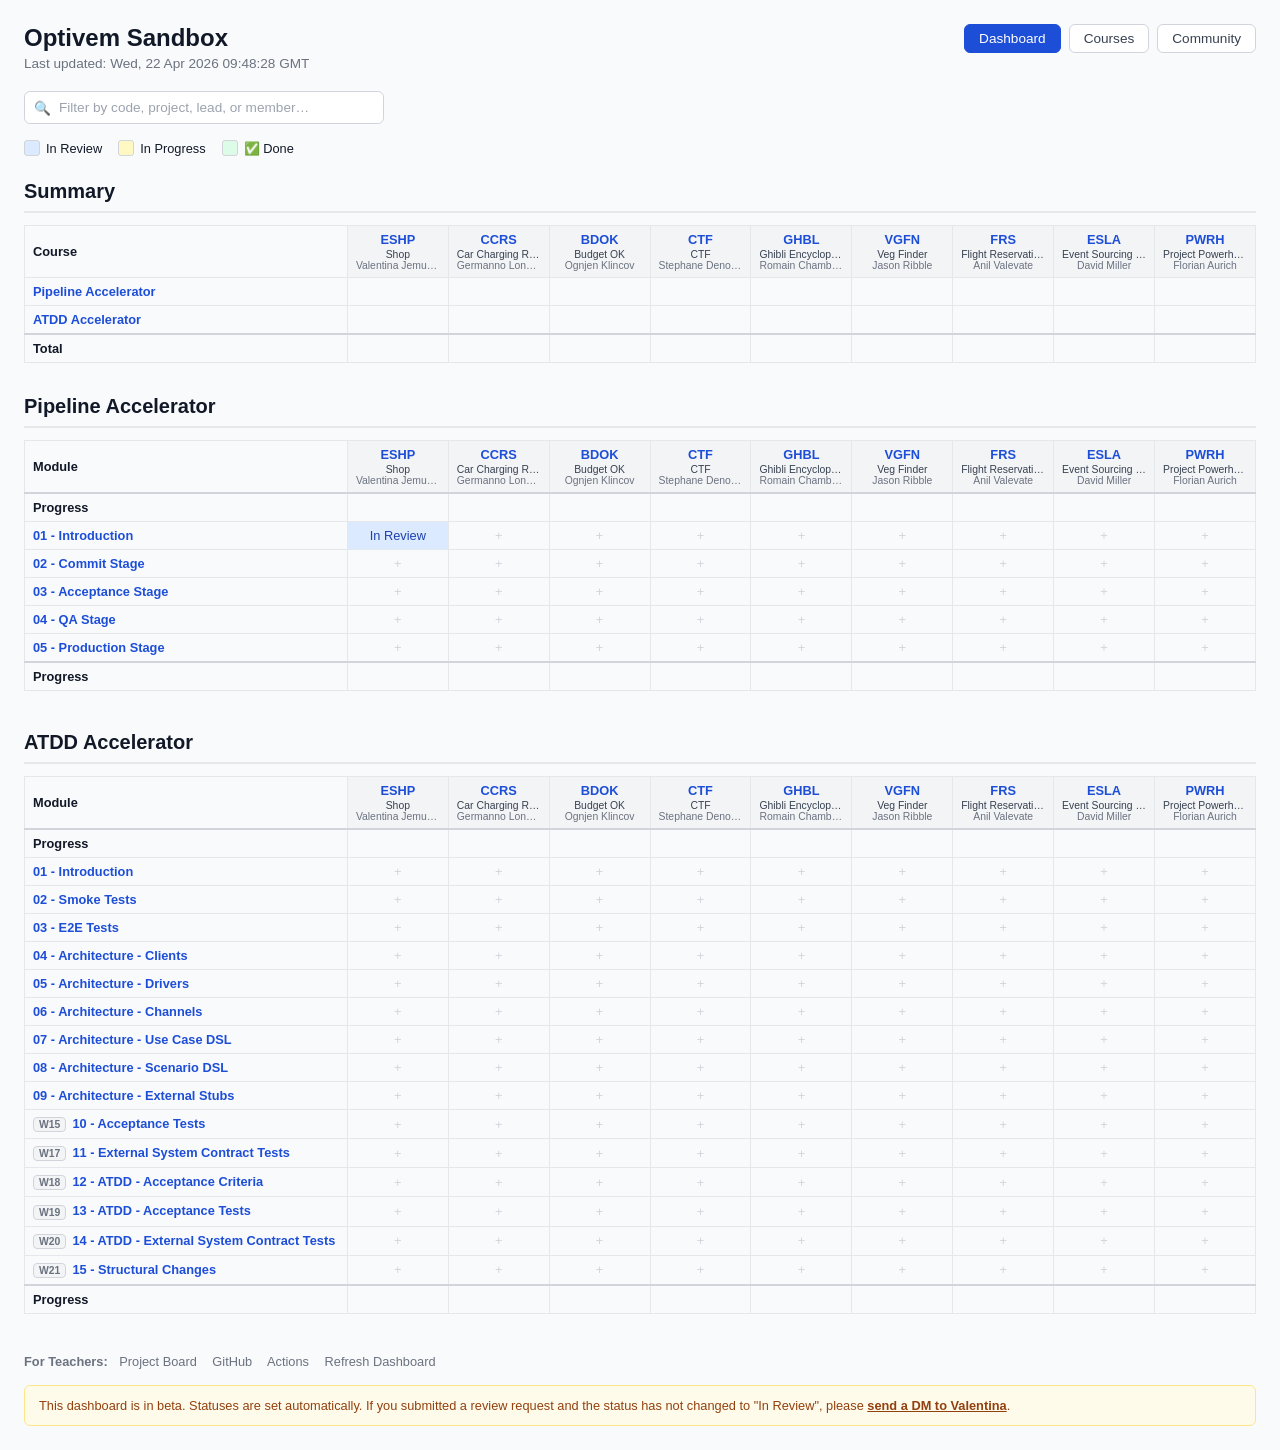
==== commit 7978e8d2: "chore: regenerate dashboard [skip ci]" ====
--- a/docs/index.html
+++ b/docs/index.html
@@ -102,7 +102,7 @@
   <div class="header">
     <div class="header-left">
       <h1>Optivem Sandbox</h1>
-      <p class="subtitle">Last updated: Wed, 22 Apr 2026 06:09:35 GMT</p>
+      <p class="subtitle">Last updated: Wed, 22 Apr 2026 09:48:28 GMT</p>
     </div>
     <nav class="nav-tabs">
       <span class="nav-tab active">Dashboard</span>
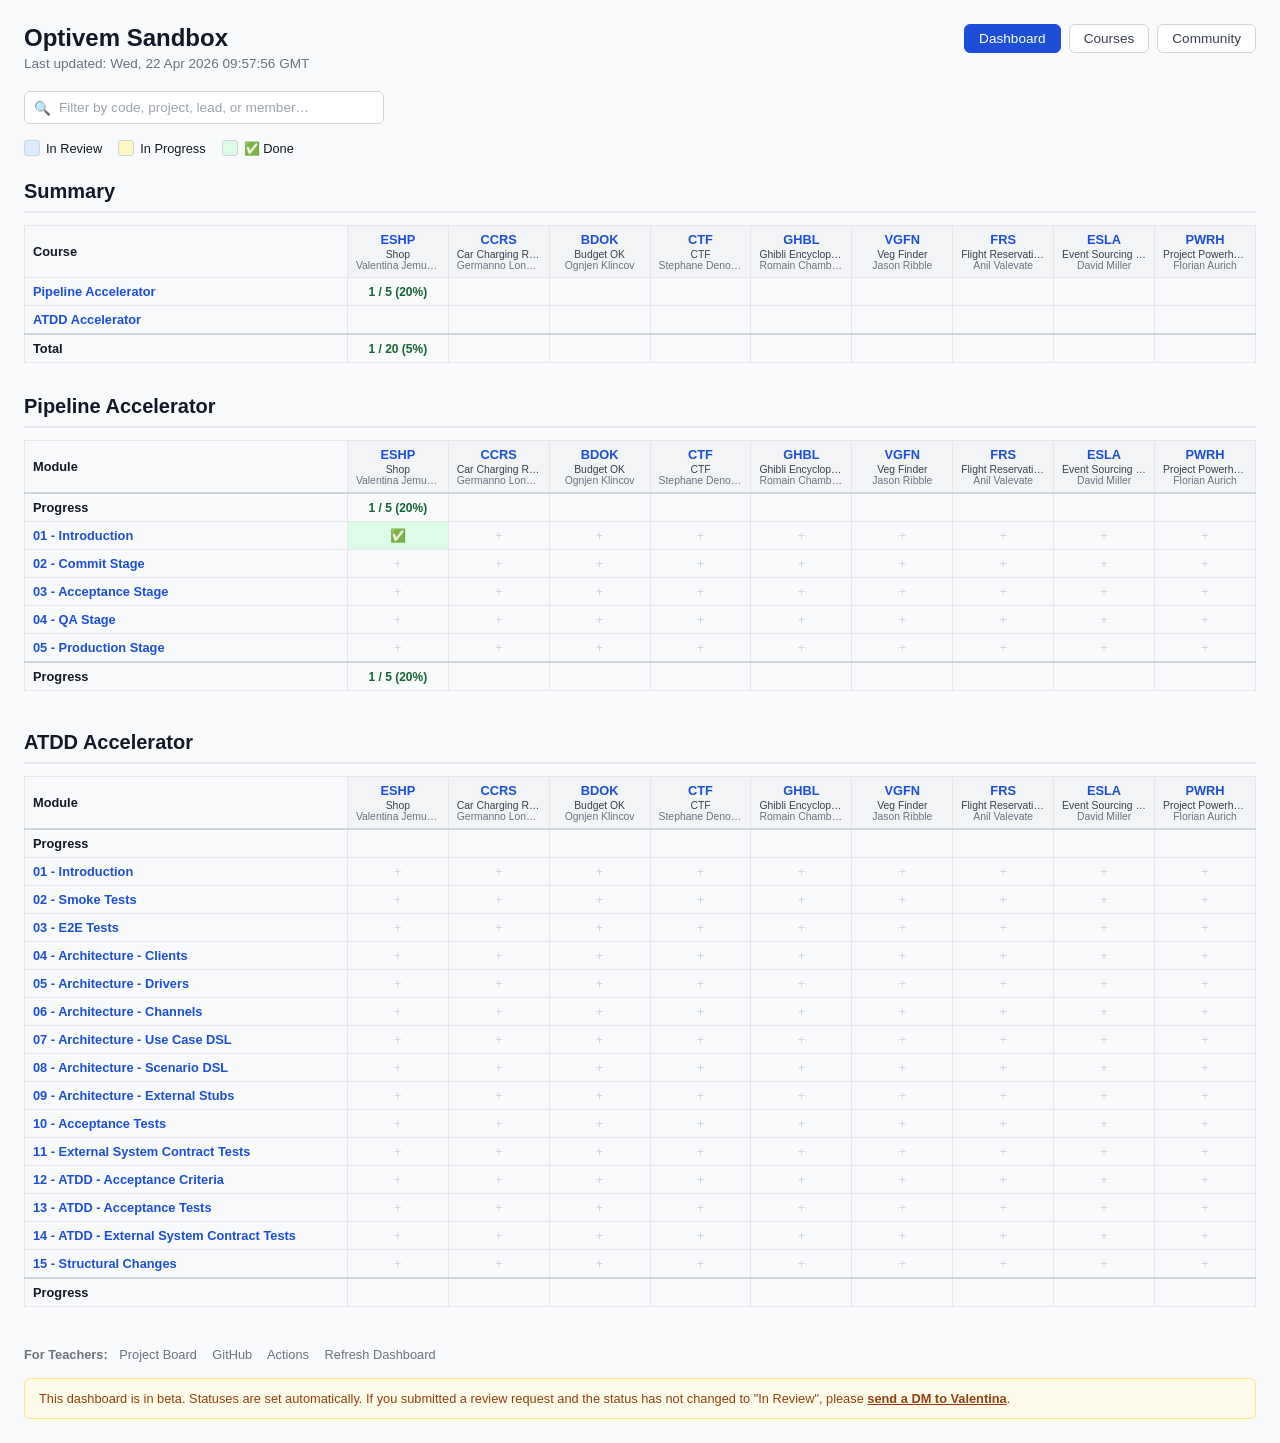
==== commit 0846eec0: "Merge branch 'main' of https://github.com/optivem/sandbox" ====
--- a/docs/index.html
+++ b/docs/index.html
@@ -27,7 +27,6 @@
     .module-name { text-align: left; font-weight: 600; background: #f9fafb; white-space: nowrap; width: 320px; min-width: 320px; max-width: 320px; }
     .module-name a { color: #1d4ed8; text-decoration: none; }
     .module-name a:hover { text-decoration: underline; }
-    .week-badge { display: inline-block; font-size: 0.65rem; font-weight: 600; color: #6b7280; background: #f3f4f6; border: 1px solid #d1d5db; border-radius: 4px; padding: 1px 5px; margin-right: 6px; vertical-align: middle; }
     .project-header { width: 80px; min-width: 80px; max-width: 80px; }
     .project-header a { color: #1d4ed8; text-decoration: none; }
     .project-header a:hover { text-decoration: underline; }
@@ -102,7 +101,7 @@
   <div class="header">
     <div class="header-left">
       <h1>Optivem Sandbox</h1>
-      <p class="subtitle">Last updated: Wed, 22 Apr 2026 09:48:28 GMT</p>
+      <p class="subtitle">Last updated: Wed, 22 Apr 2026 09:57:56 GMT</p>
     </div>
     <nav class="nav-tabs">
       <span class="nav-tab active">Dashboard</span>
@@ -128,7 +127,7 @@
         <thead>
           <tr>
             <th class="summary-label">Course</th>
-            <th class="project-header" title="Shop — 0 / 20 modules completed (0%)"><a href="https://github.com/optivem/shop" target="_blank" rel="noopener" title="Shop">ESHP</a><div class="project-full-name">Shop</div><div class="project-lead">Valentina Jemuovic</div></th>
+            <th class="project-header" title="Shop — 1 / 20 modules completed (5%)"><a href="https://github.com/optivem/shop" target="_blank" rel="noopener" title="Shop">ESHP</a><div class="project-full-name">Shop</div><div class="project-lead">Valentina Jemuovic</div></th>
             <th class="project-header" title="Car Charging Reservation System — 0 / 20 modules completed (0%)"><a href="https://github.com/longhibeck/car-charging-reservation-system" target="_blank" rel="noopener" title="Car Charging Reservation System">CCRS</a><div class="project-full-name">Car Charging Reservation System</div><div class="project-lead">Germanno Longhi Beck</div></th>
             <th class="project-header" title="Budget OK — 0 / 20 modules completed (0%)"><a href="https://github.com/ognjenkl/budget-ok" target="_blank" rel="noopener" title="Budget OK">BDOK</a><div class="project-full-name">Budget OK</div><div class="project-lead">Ognjen Klincov</div></th>
             <th class="project-header" title="CTF — 0 / 20 modules completed (0%)"><a href="https://github.com/CurlyFire/ctf-sandbox" target="_blank" rel="noopener" title="CTF">CTF</a><div class="project-full-name">CTF</div><div class="project-lead">Stephane Denomme</div></th>
@@ -142,7 +141,7 @@
         <tbody>
           <tr>
             <td class="summary-label"><a href="#course-pipeline">Pipeline Accelerator</a></td>
-              <td class="cell progress-cell progress-none"></td>
+              <td class="cell progress-cell progress-active">1 / 5 (20%)</td>
               <td class="cell progress-cell progress-none"></td>
               <td class="cell progress-cell progress-none"></td>
               <td class="cell progress-cell progress-none"></td>
@@ -166,7 +165,7 @@
           </tr>
           <tr class="progress-row">
             <td class="summary-label"><strong>Total</strong></td>
-              <td class="cell progress-cell progress-none"></td>
+              <td class="cell progress-cell progress-active">1 / 20 (5%)</td>
               <td class="cell progress-cell progress-none"></td>
               <td class="cell progress-cell progress-none"></td>
               <td class="cell progress-cell progress-none"></td>
@@ -188,7 +187,7 @@
         <thead>
           <tr>
             <th class="module-name">Module</th>
-            <th class="project-header" title="Shop — 0 / 5 modules completed (0%)"><a href="https://github.com/optivem/shop" target="_blank" rel="noopener" title="Shop">ESHP</a><div class="project-full-name">Shop</div><div class="project-lead">Valentina Jemuovic</div></th>
+            <th class="project-header" title="Shop — 1 / 5 modules completed (20%)"><a href="https://github.com/optivem/shop" target="_blank" rel="noopener" title="Shop">ESHP</a><div class="project-full-name">Shop</div><div class="project-lead">Valentina Jemuovic</div></th>
             <th class="project-header" title="Car Charging Reservation System — 0 / 5 modules completed (0%)"><a href="https://github.com/longhibeck/car-charging-reservation-system" target="_blank" rel="noopener" title="Car Charging Reservation System">CCRS</a><div class="project-full-name">Car Charging Reservation System</div><div class="project-lead">Germanno Longhi Beck</div></th>
             <th class="project-header" title="Budget OK — 0 / 5 modules completed (0%)"><a href="https://github.com/ognjenkl/budget-ok" target="_blank" rel="noopener" title="Budget OK">BDOK</a><div class="project-full-name">Budget OK</div><div class="project-lead">Ognjen Klincov</div></th>
             <th class="project-header" title="CTF — 0 / 5 modules completed (0%)"><a href="https://github.com/CurlyFire/ctf-sandbox" target="_blank" rel="noopener" title="CTF">CTF</a><div class="project-full-name">CTF</div><div class="project-lead">Stephane Denomme</div></th>
@@ -200,7 +199,7 @@
           </tr>
           <tr class="progress-row">
             <td class="module-name"><strong>Progress</strong></td>
-              <td class="cell progress-cell progress-none"></td>
+              <td class="cell progress-cell progress-active">1 / 5 (20%)</td>
               <td class="cell progress-cell progress-none"></td>
               <td class="cell progress-cell progress-none"></td>
               <td class="cell progress-cell progress-none"></td>
@@ -214,7 +213,7 @@
         <tbody>
           <tr>
             <td class="module-name"><a href="https://optivem.thinkific.com/courses/take/pipeline/texts/73800730-overview" target="_blank" rel="noopener">01 - Introduction</a></td>
-              <td class="cell cell-in-review"><a href="https://github.com/optivem/sandbox/issues/81" target="_blank" rel="noopener" title="ESHP: In Review">In Review</a></td>
+              <td class="cell cell-done"><a href="https://github.com/optivem/sandbox/issues/81" target="_blank" rel="noopener" title="ESHP: Done">✅</a></td>
               <td class="cell cell-missing"><a href="https://github.com/optivem/sandbox/issues/new?title=01%20-%20Introduction&body=%3E%20**%E2%9A%A0%EF%B8%8F%20This%20ticket%20is%20auto-generated.%20Please%20do%20not%20change%20the%20title%20or%20contents%20below.%20Just%20click%20the%20%22Create%22%20button%20below.%20After%20a%20few%20minutes%2C%20the%20ticket%20will%20be%20automatically%20assigned%20to%20a%20reviewer%20%E2%80%94%20no%20further%20action%20needed.%20You%20can%20add%20comments%20after%20the%20ticket%20is%20created.**%0A%0A%23%23%23%20Course%0A%0APipeline%20Accelerator%0A%0A%23%23%23%20Project%0A%0ACar%20Charging%20Reservation%20System%0A%0A%23%23%23%20Module%0A%0A01%20-%20Introduction%0A%0A%3E%20**%E2%9A%A0%EF%B8%8F%20This%20ticket%20is%20auto-generated.%20Please%20do%20not%20change%20the%20title%20or%20contents%20below.%20Just%20click%20the%20%22Create%22%20button%20below.%20After%20a%20few%20minutes%2C%20the%20ticket%20will%20be%20automatically%20assigned%20to%20a%20reviewer%20%E2%80%94%20no%20further%20action%20needed.%20You%20can%20add%20comments%20after%20the%20ticket%20is%20created.**" target="_blank" rel="noopener" title="Create ticket for CCRS - 01 - Introduction">+</a></td>
               <td class="cell cell-missing"><a href="https://github.com/optivem/sandbox/issues/new?title=01%20-%20Introduction&body=%3E%20**%E2%9A%A0%EF%B8%8F%20This%20ticket%20is%20auto-generated.%20Please%20do%20not%20change%20the%20title%20or%20contents%20below.%20Just%20click%20the%20%22Create%22%20button%20below.%20After%20a%20few%20minutes%2C%20the%20ticket%20will%20be%20automatically%20assigned%20to%20a%20reviewer%20%E2%80%94%20no%20further%20action%20needed.%20You%20can%20add%20comments%20after%20the%20ticket%20is%20created.**%0A%0A%23%23%23%20Course%0A%0APipeline%20Accelerator%0A%0A%23%23%23%20Project%0A%0ABudget%20OK%0A%0A%23%23%23%20Module%0A%0A01%20-%20Introduction%0A%0A%3E%20**%E2%9A%A0%EF%B8%8F%20This%20ticket%20is%20auto-generated.%20Please%20do%20not%20change%20the%20title%20or%20contents%20below.%20Just%20click%20the%20%22Create%22%20button%20below.%20After%20a%20few%20minutes%2C%20the%20ticket%20will%20be%20automatically%20assigned%20to%20a%20reviewer%20%E2%80%94%20no%20further%20action%20needed.%20You%20can%20add%20comments%20after%20the%20ticket%20is%20created.**" target="_blank" rel="noopener" title="Create ticket for BDOK - 01 - Introduction">+</a></td>
               <td class="cell cell-missing"><a href="https://github.com/optivem/sandbox/issues/new?title=01%20-%20Introduction&body=%3E%20**%E2%9A%A0%EF%B8%8F%20This%20ticket%20is%20auto-generated.%20Please%20do%20not%20change%20the%20title%20or%20contents%20below.%20Just%20click%20the%20%22Create%22%20button%20below.%20After%20a%20few%20minutes%2C%20the%20ticket%20will%20be%20automatically%20assigned%20to%20a%20reviewer%20%E2%80%94%20no%20further%20action%20needed.%20You%20can%20add%20comments%20after%20the%20ticket%20is%20created.**%0A%0A%23%23%23%20Course%0A%0APipeline%20Accelerator%0A%0A%23%23%23%20Project%0A%0ACTF%0A%0A%23%23%23%20Module%0A%0A01%20-%20Introduction%0A%0A%3E%20**%E2%9A%A0%EF%B8%8F%20This%20ticket%20is%20auto-generated.%20Please%20do%20not%20change%20the%20title%20or%20contents%20below.%20Just%20click%20the%20%22Create%22%20button%20below.%20After%20a%20few%20minutes%2C%20the%20ticket%20will%20be%20automatically%20assigned%20to%20a%20reviewer%20%E2%80%94%20no%20further%20action%20needed.%20You%20can%20add%20comments%20after%20the%20ticket%20is%20created.**" target="_blank" rel="noopener" title="Create ticket for CTF - 01 - Introduction">+</a></td>
@@ -274,7 +273,7 @@
           </tr>
           <tr class="progress-row">
             <td class="module-name"><strong>Progress</strong></td>
-              <td class="cell progress-cell progress-none"></td>
+              <td class="cell progress-cell progress-active">1 / 5 (20%)</td>
               <td class="cell progress-cell progress-none"></td>
               <td class="cell progress-cell progress-none"></td>
               <td class="cell progress-cell progress-none"></td>
@@ -429,7 +428,7 @@
               <td class="cell cell-missing"><a href="https://github.com/optivem/sandbox/issues/new?title=09%20-%20Architecture%20-%20External%20Stubs&body=%3E%20**%E2%9A%A0%EF%B8%8F%20This%20ticket%20is%20auto-generated.%20Please%20do%20not%20change%20the%20title%20or%20contents%20below.%20Just%20click%20the%20%22Create%22%20button%20below.%20After%20a%20few%20minutes%2C%20the%20ticket%20will%20be%20automatically%20assigned%20to%20a%20reviewer%20%E2%80%94%20no%20further%20action%20needed.%20You%20can%20add%20comments%20after%20the%20ticket%20is%20created.**%0A%0A%23%23%23%20Course%0A%0AATDD%20Accelerator%0A%0A%23%23%23%20Project%0A%0AProject%20Powerhouse%0A%0A%23%23%23%20Module%0A%0A09%20-%20Architecture%20-%20External%20Stubs%0A%0A%3E%20**%E2%9A%A0%EF%B8%8F%20This%20ticket%20is%20auto-generated.%20Please%20do%20not%20change%20the%20title%20or%20contents%20below.%20Just%20click%20the%20%22Create%22%20button%20below.%20After%20a%20few%20minutes%2C%20the%20ticket%20will%20be%20automatically%20assigned%20to%20a%20reviewer%20%E2%80%94%20no%20further%20action%20needed.%20You%20can%20add%20comments%20after%20the%20ticket%20is%20created.**" target="_blank" rel="noopener" title="Create ticket for PWRH - 09 - Architecture - External Stubs">+</a></td>
           </tr>
           <tr>
-            <td class="module-name"><span class="week-badge">W15</span><a href="https://optivem.thinkific.com/courses/take/atdd/texts/73297464-overview" target="_blank" rel="noopener">10 - Acceptance Tests</a></td>
+            <td class="module-name"><a href="https://optivem.thinkific.com/courses/take/atdd/texts/73297464-overview" target="_blank" rel="noopener">10 - Acceptance Tests</a></td>
               <td class="cell cell-missing"><a href="https://github.com/optivem/sandbox/issues/new?title=10%20-%20Acceptance%20Tests&body=%3E%20**%E2%9A%A0%EF%B8%8F%20This%20ticket%20is%20auto-generated.%20Please%20do%20not%20change%20the%20title%20or%20contents%20below.%20Just%20click%20the%20%22Create%22%20button%20below.%20After%20a%20few%20minutes%2C%20the%20ticket%20will%20be%20automatically%20assigned%20to%20a%20reviewer%20%E2%80%94%20no%20further%20action%20needed.%20You%20can%20add%20comments%20after%20the%20ticket%20is%20created.**%0A%0A%23%23%23%20Course%0A%0AATDD%20Accelerator%0A%0A%23%23%23%20Project%0A%0AShop%0A%0A%23%23%23%20Module%0A%0A10%20-%20Acceptance%20Tests%0A%0A%3E%20**%E2%9A%A0%EF%B8%8F%20This%20ticket%20is%20auto-generated.%20Please%20do%20not%20change%20the%20title%20or%20contents%20below.%20Just%20click%20the%20%22Create%22%20button%20below.%20After%20a%20few%20minutes%2C%20the%20ticket%20will%20be%20automatically%20assigned%20to%20a%20reviewer%20%E2%80%94%20no%20further%20action%20needed.%20You%20can%20add%20comments%20after%20the%20ticket%20is%20created.**" target="_blank" rel="noopener" title="Create ticket for ESHP - 10 - Acceptance Tests">+</a></td>
               <td class="cell cell-missing"><a href="https://github.com/optivem/sandbox/issues/new?title=10%20-%20Acceptance%20Tests&body=%3E%20**%E2%9A%A0%EF%B8%8F%20This%20ticket%20is%20auto-generated.%20Please%20do%20not%20change%20the%20title%20or%20contents%20below.%20Just%20click%20the%20%22Create%22%20button%20below.%20After%20a%20few%20minutes%2C%20the%20ticket%20will%20be%20automatically%20assigned%20to%20a%20reviewer%20%E2%80%94%20no%20further%20action%20needed.%20You%20can%20add%20comments%20after%20the%20ticket%20is%20created.**%0A%0A%23%23%23%20Course%0A%0AATDD%20Accelerator%0A%0A%23%23%23%20Project%0A%0ACar%20Charging%20Reservation%20System%0A%0A%23%23%23%20Module%0A%0A10%20-%20Acceptance%20Tests%0A%0A%3E%20**%E2%9A%A0%EF%B8%8F%20This%20ticket%20is%20auto-generated.%20Please%20do%20not%20change%20the%20title%20or%20contents%20below.%20Just%20click%20the%20%22Create%22%20button%20below.%20After%20a%20few%20minutes%2C%20the%20ticket%20will%20be%20automatically%20assigned%20to%20a%20reviewer%20%E2%80%94%20no%20further%20action%20needed.%20You%20can%20add%20comments%20after%20the%20ticket%20is%20created.**" target="_blank" rel="noopener" title="Create ticket for CCRS - 10 - Acceptance Tests">+</a></td>
               <td class="cell cell-missing"><a href="https://github.com/optivem/sandbox/issues/new?title=10%20-%20Acceptance%20Tests&body=%3E%20**%E2%9A%A0%EF%B8%8F%20This%20ticket%20is%20auto-generated.%20Please%20do%20not%20change%20the%20title%20or%20contents%20below.%20Just%20click%20the%20%22Create%22%20button%20below.%20After%20a%20few%20minutes%2C%20the%20ticket%20will%20be%20automatically%20assigned%20to%20a%20reviewer%20%E2%80%94%20no%20further%20action%20needed.%20You%20can%20add%20comments%20after%20the%20ticket%20is%20created.**%0A%0A%23%23%23%20Course%0A%0AATDD%20Accelerator%0A%0A%23%23%23%20Project%0A%0ABudget%20OK%0A%0A%23%23%23%20Module%0A%0A10%20-%20Acceptance%20Tests%0A%0A%3E%20**%E2%9A%A0%EF%B8%8F%20This%20ticket%20is%20auto-generated.%20Please%20do%20not%20change%20the%20title%20or%20contents%20below.%20Just%20click%20the%20%22Create%22%20button%20below.%20After%20a%20few%20minutes%2C%20the%20ticket%20will%20be%20automatically%20assigned%20to%20a%20reviewer%20%E2%80%94%20no%20further%20action%20needed.%20You%20can%20add%20comments%20after%20the%20ticket%20is%20created.**" target="_blank" rel="noopener" title="Create ticket for BDOK - 10 - Acceptance Tests">+</a></td>
@@ -441,7 +440,7 @@
               <td class="cell cell-missing"><a href="https://github.com/optivem/sandbox/issues/new?title=10%20-%20Acceptance%20Tests&body=%3E%20**%E2%9A%A0%EF%B8%8F%20This%20ticket%20is%20auto-generated.%20Please%20do%20not%20change%20the%20title%20or%20contents%20below.%20Just%20click%20the%20%22Create%22%20button%20below.%20After%20a%20few%20minutes%2C%20the%20ticket%20will%20be%20automatically%20assigned%20to%20a%20reviewer%20%E2%80%94%20no%20further%20action%20needed.%20You%20can%20add%20comments%20after%20the%20ticket%20is%20created.**%0A%0A%23%23%23%20Course%0A%0AATDD%20Accelerator%0A%0A%23%23%23%20Project%0A%0AProject%20Powerhouse%0A%0A%23%23%23%20Module%0A%0A10%20-%20Acceptance%20Tests%0A%0A%3E%20**%E2%9A%A0%EF%B8%8F%20This%20ticket%20is%20auto-generated.%20Please%20do%20not%20change%20the%20title%20or%20contents%20below.%20Just%20click%20the%20%22Create%22%20button%20below.%20After%20a%20few%20minutes%2C%20the%20ticket%20will%20be%20automatically%20assigned%20to%20a%20reviewer%20%E2%80%94%20no%20further%20action%20needed.%20You%20can%20add%20comments%20after%20the%20ticket%20is%20created.**" target="_blank" rel="noopener" title="Create ticket for PWRH - 10 - Acceptance Tests">+</a></td>
           </tr>
           <tr>
-            <td class="module-name"><span class="week-badge">W17</span><a href="https://optivem.thinkific.com/courses/take/atdd/texts/73597850-overview" target="_blank" rel="noopener">11 - External System Contract Tests</a></td>
+            <td class="module-name"><a href="https://optivem.thinkific.com/courses/take/atdd/texts/73597850-overview" target="_blank" rel="noopener">11 - External System Contract Tests</a></td>
               <td class="cell cell-missing"><a href="https://github.com/optivem/sandbox/issues/new?title=11%20-%20External%20System%20Contract%20Tests&body=%3E%20**%E2%9A%A0%EF%B8%8F%20This%20ticket%20is%20auto-generated.%20Please%20do%20not%20change%20the%20title%20or%20contents%20below.%20Just%20click%20the%20%22Create%22%20button%20below.%20After%20a%20few%20minutes%2C%20the%20ticket%20will%20be%20automatically%20assigned%20to%20a%20reviewer%20%E2%80%94%20no%20further%20action%20needed.%20You%20can%20add%20comments%20after%20the%20ticket%20is%20created.**%0A%0A%23%23%23%20Course%0A%0AATDD%20Accelerator%0A%0A%23%23%23%20Project%0A%0AShop%0A%0A%23%23%23%20Module%0A%0A11%20-%20External%20System%20Contract%20Tests%0A%0A%3E%20**%E2%9A%A0%EF%B8%8F%20This%20ticket%20is%20auto-generated.%20Please%20do%20not%20change%20the%20title%20or%20contents%20below.%20Just%20click%20the%20%22Create%22%20button%20below.%20After%20a%20few%20minutes%2C%20the%20ticket%20will%20be%20automatically%20assigned%20to%20a%20reviewer%20%E2%80%94%20no%20further%20action%20needed.%20You%20can%20add%20comments%20after%20the%20ticket%20is%20created.**" target="_blank" rel="noopener" title="Create ticket for ESHP - 11 - External System Contract Tests">+</a></td>
               <td class="cell cell-missing"><a href="https://github.com/optivem/sandbox/issues/new?title=11%20-%20External%20System%20Contract%20Tests&body=%3E%20**%E2%9A%A0%EF%B8%8F%20This%20ticket%20is%20auto-generated.%20Please%20do%20not%20change%20the%20title%20or%20contents%20below.%20Just%20click%20the%20%22Create%22%20button%20below.%20After%20a%20few%20minutes%2C%20the%20ticket%20will%20be%20automatically%20assigned%20to%20a%20reviewer%20%E2%80%94%20no%20further%20action%20needed.%20You%20can%20add%20comments%20after%20the%20ticket%20is%20created.**%0A%0A%23%23%23%20Course%0A%0AATDD%20Accelerator%0A%0A%23%23%23%20Project%0A%0ACar%20Charging%20Reservation%20System%0A%0A%23%23%23%20Module%0A%0A11%20-%20External%20System%20Contract%20Tests%0A%0A%3E%20**%E2%9A%A0%EF%B8%8F%20This%20ticket%20is%20auto-generated.%20Please%20do%20not%20change%20the%20title%20or%20contents%20below.%20Just%20click%20the%20%22Create%22%20button%20below.%20After%20a%20few%20minutes%2C%20the%20ticket%20will%20be%20automatically%20assigned%20to%20a%20reviewer%20%E2%80%94%20no%20further%20action%20needed.%20You%20can%20add%20comments%20after%20the%20ticket%20is%20created.**" target="_blank" rel="noopener" title="Create ticket for CCRS - 11 - External System Contract Tests">+</a></td>
               <td class="cell cell-missing"><a href="https://github.com/optivem/sandbox/issues/new?title=11%20-%20External%20System%20Contract%20Tests&body=%3E%20**%E2%9A%A0%EF%B8%8F%20This%20ticket%20is%20auto-generated.%20Please%20do%20not%20change%20the%20title%20or%20contents%20below.%20Just%20click%20the%20%22Create%22%20button%20below.%20After%20a%20few%20minutes%2C%20the%20ticket%20will%20be%20automatically%20assigned%20to%20a%20reviewer%20%E2%80%94%20no%20further%20action%20needed.%20You%20can%20add%20comments%20after%20the%20ticket%20is%20created.**%0A%0A%23%23%23%20Course%0A%0AATDD%20Accelerator%0A%0A%23%23%23%20Project%0A%0ABudget%20OK%0A%0A%23%23%23%20Module%0A%0A11%20-%20External%20System%20Contract%20Tests%0A%0A%3E%20**%E2%9A%A0%EF%B8%8F%20This%20ticket%20is%20auto-generated.%20Please%20do%20not%20change%20the%20title%20or%20contents%20below.%20Just%20click%20the%20%22Create%22%20button%20below.%20After%20a%20few%20minutes%2C%20the%20ticket%20will%20be%20automatically%20assigned%20to%20a%20reviewer%20%E2%80%94%20no%20further%20action%20needed.%20You%20can%20add%20comments%20after%20the%20ticket%20is%20created.**" target="_blank" rel="noopener" title="Create ticket for BDOK - 11 - External System Contract Tests">+</a></td>
@@ -453,7 +452,7 @@
               <td class="cell cell-missing"><a href="https://github.com/optivem/sandbox/issues/new?title=11%20-%20External%20System%20Contract%20Tests&body=%3E%20**%E2%9A%A0%EF%B8%8F%20This%20ticket%20is%20auto-generated.%20Please%20do%20not%20change%20the%20title%20or%20contents%20below.%20Just%20click%20the%20%22Create%22%20button%20below.%20After%20a%20few%20minutes%2C%20the%20ticket%20will%20be%20automatically%20assigned%20to%20a%20reviewer%20%E2%80%94%20no%20further%20action%20needed.%20You%20can%20add%20comments%20after%20the%20ticket%20is%20created.**%0A%0A%23%23%23%20Course%0A%0AATDD%20Accelerator%0A%0A%23%23%23%20Project%0A%0AProject%20Powerhouse%0A%0A%23%23%23%20Module%0A%0A11%20-%20External%20System%20Contract%20Tests%0A%0A%3E%20**%E2%9A%A0%EF%B8%8F%20This%20ticket%20is%20auto-generated.%20Please%20do%20not%20change%20the%20title%20or%20contents%20below.%20Just%20click%20the%20%22Create%22%20button%20below.%20After%20a%20few%20minutes%2C%20the%20ticket%20will%20be%20automatically%20assigned%20to%20a%20reviewer%20%E2%80%94%20no%20further%20action%20needed.%20You%20can%20add%20comments%20after%20the%20ticket%20is%20created.**" target="_blank" rel="noopener" title="Create ticket for PWRH - 11 - External System Contract Tests">+</a></td>
           </tr>
           <tr>
-            <td class="module-name"><span class="week-badge">W18</span><a href="https://optivem.thinkific.com/courses/take/atdd/texts/73487319-overview" target="_blank" rel="noopener">12 - ATDD - Acceptance Criteria</a></td>
+            <td class="module-name"><a href="https://optivem.thinkific.com/courses/take/atdd/texts/73487319-overview" target="_blank" rel="noopener">12 - ATDD - Acceptance Criteria</a></td>
               <td class="cell cell-missing"><a href="https://github.com/optivem/sandbox/issues/new?title=12%20-%20ATDD%20-%20Acceptance%20Criteria&body=%3E%20**%E2%9A%A0%EF%B8%8F%20This%20ticket%20is%20auto-generated.%20Please%20do%20not%20change%20the%20title%20or%20contents%20below.%20Just%20click%20the%20%22Create%22%20button%20below.%20After%20a%20few%20minutes%2C%20the%20ticket%20will%20be%20automatically%20assigned%20to%20a%20reviewer%20%E2%80%94%20no%20further%20action%20needed.%20You%20can%20add%20comments%20after%20the%20ticket%20is%20created.**%0A%0A%23%23%23%20Course%0A%0AATDD%20Accelerator%0A%0A%23%23%23%20Project%0A%0AShop%0A%0A%23%23%23%20Module%0A%0A12%20-%20ATDD%20-%20Acceptance%20Criteria%0A%0A%3E%20**%E2%9A%A0%EF%B8%8F%20This%20ticket%20is%20auto-generated.%20Please%20do%20not%20change%20the%20title%20or%20contents%20below.%20Just%20click%20the%20%22Create%22%20button%20below.%20After%20a%20few%20minutes%2C%20the%20ticket%20will%20be%20automatically%20assigned%20to%20a%20reviewer%20%E2%80%94%20no%20further%20action%20needed.%20You%20can%20add%20comments%20after%20the%20ticket%20is%20created.**" target="_blank" rel="noopener" title="Create ticket for ESHP - 12 - ATDD - Acceptance Criteria">+</a></td>
               <td class="cell cell-missing"><a href="https://github.com/optivem/sandbox/issues/new?title=12%20-%20ATDD%20-%20Acceptance%20Criteria&body=%3E%20**%E2%9A%A0%EF%B8%8F%20This%20ticket%20is%20auto-generated.%20Please%20do%20not%20change%20the%20title%20or%20contents%20below.%20Just%20click%20the%20%22Create%22%20button%20below.%20After%20a%20few%20minutes%2C%20the%20ticket%20will%20be%20automatically%20assigned%20to%20a%20reviewer%20%E2%80%94%20no%20further%20action%20needed.%20You%20can%20add%20comments%20after%20the%20ticket%20is%20created.**%0A%0A%23%23%23%20Course%0A%0AATDD%20Accelerator%0A%0A%23%23%23%20Project%0A%0ACar%20Charging%20Reservation%20System%0A%0A%23%23%23%20Module%0A%0A12%20-%20ATDD%20-%20Acceptance%20Criteria%0A%0A%3E%20**%E2%9A%A0%EF%B8%8F%20This%20ticket%20is%20auto-generated.%20Please%20do%20not%20change%20the%20title%20or%20contents%20below.%20Just%20click%20the%20%22Create%22%20button%20below.%20After%20a%20few%20minutes%2C%20the%20ticket%20will%20be%20automatically%20assigned%20to%20a%20reviewer%20%E2%80%94%20no%20further%20action%20needed.%20You%20can%20add%20comments%20after%20the%20ticket%20is%20created.**" target="_blank" rel="noopener" title="Create ticket for CCRS - 12 - ATDD - Acceptance Criteria">+</a></td>
               <td class="cell cell-missing"><a href="https://github.com/optivem/sandbox/issues/new?title=12%20-%20ATDD%20-%20Acceptance%20Criteria&body=%3E%20**%E2%9A%A0%EF%B8%8F%20This%20ticket%20is%20auto-generated.%20Please%20do%20not%20change%20the%20title%20or%20contents%20below.%20Just%20click%20the%20%22Create%22%20button%20below.%20After%20a%20few%20minutes%2C%20the%20ticket%20will%20be%20automatically%20assigned%20to%20a%20reviewer%20%E2%80%94%20no%20further%20action%20needed.%20You%20can%20add%20comments%20after%20the%20ticket%20is%20created.**%0A%0A%23%23%23%20Course%0A%0AATDD%20Accelerator%0A%0A%23%23%23%20Project%0A%0ABudget%20OK%0A%0A%23%23%23%20Module%0A%0A12%20-%20ATDD%20-%20Acceptance%20Criteria%0A%0A%3E%20**%E2%9A%A0%EF%B8%8F%20This%20ticket%20is%20auto-generated.%20Please%20do%20not%20change%20the%20title%20or%20contents%20below.%20Just%20click%20the%20%22Create%22%20button%20below.%20After%20a%20few%20minutes%2C%20the%20ticket%20will%20be%20automatically%20assigned%20to%20a%20reviewer%20%E2%80%94%20no%20further%20action%20needed.%20You%20can%20add%20comments%20after%20the%20ticket%20is%20created.**" target="_blank" rel="noopener" title="Create ticket for BDOK - 12 - ATDD - Acceptance Criteria">+</a></td>
@@ -465,7 +464,7 @@
               <td class="cell cell-missing"><a href="https://github.com/optivem/sandbox/issues/new?title=12%20-%20ATDD%20-%20Acceptance%20Criteria&body=%3E%20**%E2%9A%A0%EF%B8%8F%20This%20ticket%20is%20auto-generated.%20Please%20do%20not%20change%20the%20title%20or%20contents%20below.%20Just%20click%20the%20%22Create%22%20button%20below.%20After%20a%20few%20minutes%2C%20the%20ticket%20will%20be%20automatically%20assigned%20to%20a%20reviewer%20%E2%80%94%20no%20further%20action%20needed.%20You%20can%20add%20comments%20after%20the%20ticket%20is%20created.**%0A%0A%23%23%23%20Course%0A%0AATDD%20Accelerator%0A%0A%23%23%23%20Project%0A%0AProject%20Powerhouse%0A%0A%23%23%23%20Module%0A%0A12%20-%20ATDD%20-%20Acceptance%20Criteria%0A%0A%3E%20**%E2%9A%A0%EF%B8%8F%20This%20ticket%20is%20auto-generated.%20Please%20do%20not%20change%20the%20title%20or%20contents%20below.%20Just%20click%20the%20%22Create%22%20button%20below.%20After%20a%20few%20minutes%2C%20the%20ticket%20will%20be%20automatically%20assigned%20to%20a%20reviewer%20%E2%80%94%20no%20further%20action%20needed.%20You%20can%20add%20comments%20after%20the%20ticket%20is%20created.**" target="_blank" rel="noopener" title="Create ticket for PWRH - 12 - ATDD - Acceptance Criteria">+</a></td>
           </tr>
           <tr>
-            <td class="module-name"><span class="week-badge">W19</span><a href="https://optivem.thinkific.com/courses/take/atdd/texts/73653973-overview" target="_blank" rel="noopener">13 - ATDD - Acceptance Tests</a></td>
+            <td class="module-name"><a href="https://optivem.thinkific.com/courses/take/atdd/texts/73653973-overview" target="_blank" rel="noopener">13 - ATDD - Acceptance Tests</a></td>
               <td class="cell cell-missing"><a href="https://github.com/optivem/sandbox/issues/new?title=13%20-%20ATDD%20-%20Acceptance%20Tests&body=%3E%20**%E2%9A%A0%EF%B8%8F%20This%20ticket%20is%20auto-generated.%20Please%20do%20not%20change%20the%20title%20or%20contents%20below.%20Just%20click%20the%20%22Create%22%20button%20below.%20After%20a%20few%20minutes%2C%20the%20ticket%20will%20be%20automatically%20assigned%20to%20a%20reviewer%20%E2%80%94%20no%20further%20action%20needed.%20You%20can%20add%20comments%20after%20the%20ticket%20is%20created.**%0A%0A%23%23%23%20Course%0A%0AATDD%20Accelerator%0A%0A%23%23%23%20Project%0A%0AShop%0A%0A%23%23%23%20Module%0A%0A13%20-%20ATDD%20-%20Acceptance%20Tests%0A%0A%3E%20**%E2%9A%A0%EF%B8%8F%20This%20ticket%20is%20auto-generated.%20Please%20do%20not%20change%20the%20title%20or%20contents%20below.%20Just%20click%20the%20%22Create%22%20button%20below.%20After%20a%20few%20minutes%2C%20the%20ticket%20will%20be%20automatically%20assigned%20to%20a%20reviewer%20%E2%80%94%20no%20further%20action%20needed.%20You%20can%20add%20comments%20after%20the%20ticket%20is%20created.**" target="_blank" rel="noopener" title="Create ticket for ESHP - 13 - ATDD - Acceptance Tests">+</a></td>
               <td class="cell cell-missing"><a href="https://github.com/optivem/sandbox/issues/new?title=13%20-%20ATDD%20-%20Acceptance%20Tests&body=%3E%20**%E2%9A%A0%EF%B8%8F%20This%20ticket%20is%20auto-generated.%20Please%20do%20not%20change%20the%20title%20or%20contents%20below.%20Just%20click%20the%20%22Create%22%20button%20below.%20After%20a%20few%20minutes%2C%20the%20ticket%20will%20be%20automatically%20assigned%20to%20a%20reviewer%20%E2%80%94%20no%20further%20action%20needed.%20You%20can%20add%20comments%20after%20the%20ticket%20is%20created.**%0A%0A%23%23%23%20Course%0A%0AATDD%20Accelerator%0A%0A%23%23%23%20Project%0A%0ACar%20Charging%20Reservation%20System%0A%0A%23%23%23%20Module%0A%0A13%20-%20ATDD%20-%20Acceptance%20Tests%0A%0A%3E%20**%E2%9A%A0%EF%B8%8F%20This%20ticket%20is%20auto-generated.%20Please%20do%20not%20change%20the%20title%20or%20contents%20below.%20Just%20click%20the%20%22Create%22%20button%20below.%20After%20a%20few%20minutes%2C%20the%20ticket%20will%20be%20automatically%20assigned%20to%20a%20reviewer%20%E2%80%94%20no%20further%20action%20needed.%20You%20can%20add%20comments%20after%20the%20ticket%20is%20created.**" target="_blank" rel="noopener" title="Create ticket for CCRS - 13 - ATDD - Acceptance Tests">+</a></td>
               <td class="cell cell-missing"><a href="https://github.com/optivem/sandbox/issues/new?title=13%20-%20ATDD%20-%20Acceptance%20Tests&body=%3E%20**%E2%9A%A0%EF%B8%8F%20This%20ticket%20is%20auto-generated.%20Please%20do%20not%20change%20the%20title%20or%20contents%20below.%20Just%20click%20the%20%22Create%22%20button%20below.%20After%20a%20few%20minutes%2C%20the%20ticket%20will%20be%20automatically%20assigned%20to%20a%20reviewer%20%E2%80%94%20no%20further%20action%20needed.%20You%20can%20add%20comments%20after%20the%20ticket%20is%20created.**%0A%0A%23%23%23%20Course%0A%0AATDD%20Accelerator%0A%0A%23%23%23%20Project%0A%0ABudget%20OK%0A%0A%23%23%23%20Module%0A%0A13%20-%20ATDD%20-%20Acceptance%20Tests%0A%0A%3E%20**%E2%9A%A0%EF%B8%8F%20This%20ticket%20is%20auto-generated.%20Please%20do%20not%20change%20the%20title%20or%20contents%20below.%20Just%20click%20the%20%22Create%22%20button%20below.%20After%20a%20few%20minutes%2C%20the%20ticket%20will%20be%20automatically%20assigned%20to%20a%20reviewer%20%E2%80%94%20no%20further%20action%20needed.%20You%20can%20add%20comments%20after%20the%20ticket%20is%20created.**" target="_blank" rel="noopener" title="Create ticket for BDOK - 13 - ATDD - Acceptance Tests">+</a></td>
@@ -477,7 +476,7 @@
               <td class="cell cell-missing"><a href="https://github.com/optivem/sandbox/issues/new?title=13%20-%20ATDD%20-%20Acceptance%20Tests&body=%3E%20**%E2%9A%A0%EF%B8%8F%20This%20ticket%20is%20auto-generated.%20Please%20do%20not%20change%20the%20title%20or%20contents%20below.%20Just%20click%20the%20%22Create%22%20button%20below.%20After%20a%20few%20minutes%2C%20the%20ticket%20will%20be%20automatically%20assigned%20to%20a%20reviewer%20%E2%80%94%20no%20further%20action%20needed.%20You%20can%20add%20comments%20after%20the%20ticket%20is%20created.**%0A%0A%23%23%23%20Course%0A%0AATDD%20Accelerator%0A%0A%23%23%23%20Project%0A%0AProject%20Powerhouse%0A%0A%23%23%23%20Module%0A%0A13%20-%20ATDD%20-%20Acceptance%20Tests%0A%0A%3E%20**%E2%9A%A0%EF%B8%8F%20This%20ticket%20is%20auto-generated.%20Please%20do%20not%20change%20the%20title%20or%20contents%20below.%20Just%20click%20the%20%22Create%22%20button%20below.%20After%20a%20few%20minutes%2C%20the%20ticket%20will%20be%20automatically%20assigned%20to%20a%20reviewer%20%E2%80%94%20no%20further%20action%20needed.%20You%20can%20add%20comments%20after%20the%20ticket%20is%20created.**" target="_blank" rel="noopener" title="Create ticket for PWRH - 13 - ATDD - Acceptance Tests">+</a></td>
           </tr>
           <tr>
-            <td class="module-name"><span class="week-badge">W20</span><a href="https://optivem.thinkific.com/courses/take/atdd/texts/73673756-overview" target="_blank" rel="noopener">14 - ATDD - External System Contract Tests</a></td>
+            <td class="module-name"><a href="https://optivem.thinkific.com/courses/take/atdd/texts/73673756-overview" target="_blank" rel="noopener">14 - ATDD - External System Contract Tests</a></td>
               <td class="cell cell-missing"><a href="https://github.com/optivem/sandbox/issues/new?title=14%20-%20ATDD%20-%20External%20System%20Contract%20Tests&body=%3E%20**%E2%9A%A0%EF%B8%8F%20This%20ticket%20is%20auto-generated.%20Please%20do%20not%20change%20the%20title%20or%20contents%20below.%20Just%20click%20the%20%22Create%22%20button%20below.%20After%20a%20few%20minutes%2C%20the%20ticket%20will%20be%20automatically%20assigned%20to%20a%20reviewer%20%E2%80%94%20no%20further%20action%20needed.%20You%20can%20add%20comments%20after%20the%20ticket%20is%20created.**%0A%0A%23%23%23%20Course%0A%0AATDD%20Accelerator%0A%0A%23%23%23%20Project%0A%0AShop%0A%0A%23%23%23%20Module%0A%0A14%20-%20ATDD%20-%20External%20System%20Contract%20Tests%0A%0A%3E%20**%E2%9A%A0%EF%B8%8F%20This%20ticket%20is%20auto-generated.%20Please%20do%20not%20change%20the%20title%20or%20contents%20below.%20Just%20click%20the%20%22Create%22%20button%20below.%20After%20a%20few%20minutes%2C%20the%20ticket%20will%20be%20automatically%20assigned%20to%20a%20reviewer%20%E2%80%94%20no%20further%20action%20needed.%20You%20can%20add%20comments%20after%20the%20ticket%20is%20created.**" target="_blank" rel="noopener" title="Create ticket for ESHP - 14 - ATDD - External System Contract Tests">+</a></td>
               <td class="cell cell-missing"><a href="https://github.com/optivem/sandbox/issues/new?title=14%20-%20ATDD%20-%20External%20System%20Contract%20Tests&body=%3E%20**%E2%9A%A0%EF%B8%8F%20This%20ticket%20is%20auto-generated.%20Please%20do%20not%20change%20the%20title%20or%20contents%20below.%20Just%20click%20the%20%22Create%22%20button%20below.%20After%20a%20few%20minutes%2C%20the%20ticket%20will%20be%20automatically%20assigned%20to%20a%20reviewer%20%E2%80%94%20no%20further%20action%20needed.%20You%20can%20add%20comments%20after%20the%20ticket%20is%20created.**%0A%0A%23%23%23%20Course%0A%0AATDD%20Accelerator%0A%0A%23%23%23%20Project%0A%0ACar%20Charging%20Reservation%20System%0A%0A%23%23%23%20Module%0A%0A14%20-%20ATDD%20-%20External%20System%20Contract%20Tests%0A%0A%3E%20**%E2%9A%A0%EF%B8%8F%20This%20ticket%20is%20auto-generated.%20Please%20do%20not%20change%20the%20title%20or%20contents%20below.%20Just%20click%20the%20%22Create%22%20button%20below.%20After%20a%20few%20minutes%2C%20the%20ticket%20will%20be%20automatically%20assigned%20to%20a%20reviewer%20%E2%80%94%20no%20further%20action%20needed.%20You%20can%20add%20comments%20after%20the%20ticket%20is%20created.**" target="_blank" rel="noopener" title="Create ticket for CCRS - 14 - ATDD - External System Contract Tests">+</a></td>
               <td class="cell cell-missing"><a href="https://github.com/optivem/sandbox/issues/new?title=14%20-%20ATDD%20-%20External%20System%20Contract%20Tests&body=%3E%20**%E2%9A%A0%EF%B8%8F%20This%20ticket%20is%20auto-generated.%20Please%20do%20not%20change%20the%20title%20or%20contents%20below.%20Just%20click%20the%20%22Create%22%20button%20below.%20After%20a%20few%20minutes%2C%20the%20ticket%20will%20be%20automatically%20assigned%20to%20a%20reviewer%20%E2%80%94%20no%20further%20action%20needed.%20You%20can%20add%20comments%20after%20the%20ticket%20is%20created.**%0A%0A%23%23%23%20Course%0A%0AATDD%20Accelerator%0A%0A%23%23%23%20Project%0A%0ABudget%20OK%0A%0A%23%23%23%20Module%0A%0A14%20-%20ATDD%20-%20External%20System%20Contract%20Tests%0A%0A%3E%20**%E2%9A%A0%EF%B8%8F%20This%20ticket%20is%20auto-generated.%20Please%20do%20not%20change%20the%20title%20or%20contents%20below.%20Just%20click%20the%20%22Create%22%20button%20below.%20After%20a%20few%20minutes%2C%20the%20ticket%20will%20be%20automatically%20assigned%20to%20a%20reviewer%20%E2%80%94%20no%20further%20action%20needed.%20You%20can%20add%20comments%20after%20the%20ticket%20is%20created.**" target="_blank" rel="noopener" title="Create ticket for BDOK - 14 - ATDD - External System Contract Tests">+</a></td>
@@ -489,7 +488,7 @@
               <td class="cell cell-missing"><a href="https://github.com/optivem/sandbox/issues/new?title=14%20-%20ATDD%20-%20External%20System%20Contract%20Tests&body=%3E%20**%E2%9A%A0%EF%B8%8F%20This%20ticket%20is%20auto-generated.%20Please%20do%20not%20change%20the%20title%20or%20contents%20below.%20Just%20click%20the%20%22Create%22%20button%20below.%20After%20a%20few%20minutes%2C%20the%20ticket%20will%20be%20automatically%20assigned%20to%20a%20reviewer%20%E2%80%94%20no%20further%20action%20needed.%20You%20can%20add%20comments%20after%20the%20ticket%20is%20created.**%0A%0A%23%23%23%20Course%0A%0AATDD%20Accelerator%0A%0A%23%23%23%20Project%0A%0AProject%20Powerhouse%0A%0A%23%23%23%20Module%0A%0A14%20-%20ATDD%20-%20External%20System%20Contract%20Tests%0A%0A%3E%20**%E2%9A%A0%EF%B8%8F%20This%20ticket%20is%20auto-generated.%20Please%20do%20not%20change%20the%20title%20or%20contents%20below.%20Just%20click%20the%20%22Create%22%20button%20below.%20After%20a%20few%20minutes%2C%20the%20ticket%20will%20be%20automatically%20assigned%20to%20a%20reviewer%20%E2%80%94%20no%20further%20action%20needed.%20You%20can%20add%20comments%20after%20the%20ticket%20is%20created.**" target="_blank" rel="noopener" title="Create ticket for PWRH - 14 - ATDD - External System Contract Tests">+</a></td>
           </tr>
           <tr>
-            <td class="module-name"><span class="week-badge">W21</span><a href="https://optivem.thinkific.com/courses/take/atdd/texts/73673769-overview" target="_blank" rel="noopener">15 - Structural Changes</a></td>
+            <td class="module-name"><a href="https://optivem.thinkific.com/courses/take/atdd/texts/73673769-overview" target="_blank" rel="noopener">15 - Structural Changes</a></td>
               <td class="cell cell-missing"><a href="https://github.com/optivem/sandbox/issues/new?title=15%20-%20Structural%20Changes&body=%3E%20**%E2%9A%A0%EF%B8%8F%20This%20ticket%20is%20auto-generated.%20Please%20do%20not%20change%20the%20title%20or%20contents%20below.%20Just%20click%20the%20%22Create%22%20button%20below.%20After%20a%20few%20minutes%2C%20the%20ticket%20will%20be%20automatically%20assigned%20to%20a%20reviewer%20%E2%80%94%20no%20further%20action%20needed.%20You%20can%20add%20comments%20after%20the%20ticket%20is%20created.**%0A%0A%23%23%23%20Course%0A%0AATDD%20Accelerator%0A%0A%23%23%23%20Project%0A%0AShop%0A%0A%23%23%23%20Module%0A%0A15%20-%20Structural%20Changes%0A%0A%3E%20**%E2%9A%A0%EF%B8%8F%20This%20ticket%20is%20auto-generated.%20Please%20do%20not%20change%20the%20title%20or%20contents%20below.%20Just%20click%20the%20%22Create%22%20button%20below.%20After%20a%20few%20minutes%2C%20the%20ticket%20will%20be%20automatically%20assigned%20to%20a%20reviewer%20%E2%80%94%20no%20further%20action%20needed.%20You%20can%20add%20comments%20after%20the%20ticket%20is%20created.**" target="_blank" rel="noopener" title="Create ticket for ESHP - 15 - Structural Changes">+</a></td>
               <td class="cell cell-missing"><a href="https://github.com/optivem/sandbox/issues/new?title=15%20-%20Structural%20Changes&body=%3E%20**%E2%9A%A0%EF%B8%8F%20This%20ticket%20is%20auto-generated.%20Please%20do%20not%20change%20the%20title%20or%20contents%20below.%20Just%20click%20the%20%22Create%22%20button%20below.%20After%20a%20few%20minutes%2C%20the%20ticket%20will%20be%20automatically%20assigned%20to%20a%20reviewer%20%E2%80%94%20no%20further%20action%20needed.%20You%20can%20add%20comments%20after%20the%20ticket%20is%20created.**%0A%0A%23%23%23%20Course%0A%0AATDD%20Accelerator%0A%0A%23%23%23%20Project%0A%0ACar%20Charging%20Reservation%20System%0A%0A%23%23%23%20Module%0A%0A15%20-%20Structural%20Changes%0A%0A%3E%20**%E2%9A%A0%EF%B8%8F%20This%20ticket%20is%20auto-generated.%20Please%20do%20not%20change%20the%20title%20or%20contents%20below.%20Just%20click%20the%20%22Create%22%20button%20below.%20After%20a%20few%20minutes%2C%20the%20ticket%20will%20be%20automatically%20assigned%20to%20a%20reviewer%20%E2%80%94%20no%20further%20action%20needed.%20You%20can%20add%20comments%20after%20the%20ticket%20is%20created.**" target="_blank" rel="noopener" title="Create ticket for CCRS - 15 - Structural Changes">+</a></td>
               <td class="cell cell-missing"><a href="https://github.com/optivem/sandbox/issues/new?title=15%20-%20Structural%20Changes&body=%3E%20**%E2%9A%A0%EF%B8%8F%20This%20ticket%20is%20auto-generated.%20Please%20do%20not%20change%20the%20title%20or%20contents%20below.%20Just%20click%20the%20%22Create%22%20button%20below.%20After%20a%20few%20minutes%2C%20the%20ticket%20will%20be%20automatically%20assigned%20to%20a%20reviewer%20%E2%80%94%20no%20further%20action%20needed.%20You%20can%20add%20comments%20after%20the%20ticket%20is%20created.**%0A%0A%23%23%23%20Course%0A%0AATDD%20Accelerator%0A%0A%23%23%23%20Project%0A%0ABudget%20OK%0A%0A%23%23%23%20Module%0A%0A15%20-%20Structural%20Changes%0A%0A%3E%20**%E2%9A%A0%EF%B8%8F%20This%20ticket%20is%20auto-generated.%20Please%20do%20not%20change%20the%20title%20or%20contents%20below.%20Just%20click%20the%20%22Create%22%20button%20below.%20After%20a%20few%20minutes%2C%20the%20ticket%20will%20be%20automatically%20assigned%20to%20a%20reviewer%20%E2%80%94%20no%20further%20action%20needed.%20You%20can%20add%20comments%20after%20the%20ticket%20is%20created.**" target="_blank" rel="noopener" title="Create ticket for BDOK - 15 - Structural Changes">+</a></td>
@@ -527,9 +526,9 @@
         <span class="card-code">ESHP</span>
       </div>
       <div class="card-lead">Lead: <a href="https://github.com/valentinajemuovic" target="_blank" rel="noopener">Valentina Jemuovic</a></div>
-      
-      <ul class="card-modules">
-<li class="card-module-item"><span class="card-module-name"><a href="https://optivem.thinkific.com/courses/take/pipeline/texts/73800730-overview" target="_blank" rel="noopener">01 - Introduction</a></span><span class="card-module-status card-status-in-review"><a href="https://github.com/optivem/sandbox/issues/81" target="_blank" rel="noopener">In Review</a></span></li>
+      <div class="card-progress-label">1 / 5 (20%)</div>
+      <ul class="card-modules">
+<li class="card-module-item"><span class="card-module-name"><a href="https://optivem.thinkific.com/courses/take/pipeline/texts/73800730-overview" target="_blank" rel="noopener">01 - Introduction</a></span><span class="card-module-status card-status-done"><a href="https://github.com/optivem/sandbox/issues/81" target="_blank" rel="noopener">Done</a></span></li>
 <li class="card-module-item"><span class="card-module-name"><a href="https://optivem.thinkific.com/courses/take/pipeline/texts/73800764-overview" target="_blank" rel="noopener">02 - Commit Stage</a></span><span class="card-module-status card-status-missing"><a href="https://github.com/optivem/sandbox/issues/new?title=02%20-%20Commit%20Stage&body=%3E%20**%E2%9A%A0%EF%B8%8F%20This%20ticket%20is%20auto-generated.%20Please%20do%20not%20change%20the%20title%20or%20contents%20below.%20Just%20click%20the%20%22Create%22%20button%20below.%20After%20a%20few%20minutes%2C%20the%20ticket%20will%20be%20automatically%20assigned%20to%20a%20reviewer%20%E2%80%94%20no%20further%20action%20needed.%20You%20can%20add%20comments%20after%20the%20ticket%20is%20created.**%0A%0A%23%23%23%20Course%0A%0APipeline%20Accelerator%0A%0A%23%23%23%20Project%0A%0AShop%0A%0A%23%23%23%20Module%0A%0A02%20-%20Commit%20Stage%0A%0A%3E%20**%E2%9A%A0%EF%B8%8F%20This%20ticket%20is%20auto-generated.%20Please%20do%20not%20change%20the%20title%20or%20contents%20below.%20Just%20click%20the%20%22Create%22%20button%20below.%20After%20a%20few%20minutes%2C%20the%20ticket%20will%20be%20automatically%20assigned%20to%20a%20reviewer%20%E2%80%94%20no%20further%20action%20needed.%20You%20can%20add%20comments%20after%20the%20ticket%20is%20created.**" target="_blank" rel="noopener">+</a></span></li>
 <li class="card-module-item"><span class="card-module-name"><a href="https://optivem.thinkific.com/courses/take/pipeline/texts/73800794-overview" target="_blank" rel="noopener">03 - Acceptance Stage</a></span><span class="card-module-status card-status-missing"><a href="https://github.com/optivem/sandbox/issues/new?title=03%20-%20Acceptance%20Stage&body=%3E%20**%E2%9A%A0%EF%B8%8F%20This%20ticket%20is%20auto-generated.%20Please%20do%20not%20change%20the%20title%20or%20contents%20below.%20Just%20click%20the%20%22Create%22%20button%20below.%20After%20a%20few%20minutes%2C%20the%20ticket%20will%20be%20automatically%20assigned%20to%20a%20reviewer%20%E2%80%94%20no%20further%20action%20needed.%20You%20can%20add%20comments%20after%20the%20ticket%20is%20created.**%0A%0A%23%23%23%20Course%0A%0APipeline%20Accelerator%0A%0A%23%23%23%20Project%0A%0AShop%0A%0A%23%23%23%20Module%0A%0A03%20-%20Acceptance%20Stage%0A%0A%3E%20**%E2%9A%A0%EF%B8%8F%20This%20ticket%20is%20auto-generated.%20Please%20do%20not%20change%20the%20title%20or%20contents%20below.%20Just%20click%20the%20%22Create%22%20button%20below.%20After%20a%20few%20minutes%2C%20the%20ticket%20will%20be%20automatically%20assigned%20to%20a%20reviewer%20%E2%80%94%20no%20further%20action%20needed.%20You%20can%20add%20comments%20after%20the%20ticket%20is%20created.**" target="_blank" rel="noopener">+</a></span></li>
 <li class="card-module-item"><span class="card-module-name"><a href="https://optivem.thinkific.com/courses/take/pipeline/texts/73800819-overview" target="_blank" rel="noopener">04 - QA Stage</a></span><span class="card-module-status card-status-missing"><a href="https://github.com/optivem/sandbox/issues/new?title=04%20-%20QA%20Stage&body=%3E%20**%E2%9A%A0%EF%B8%8F%20This%20ticket%20is%20auto-generated.%20Please%20do%20not%20change%20the%20title%20or%20contents%20below.%20Just%20click%20the%20%22Create%22%20button%20below.%20After%20a%20few%20minutes%2C%20the%20ticket%20will%20be%20automatically%20assigned%20to%20a%20reviewer%20%E2%80%94%20no%20further%20action%20needed.%20You%20can%20add%20comments%20after%20the%20ticket%20is%20created.**%0A%0A%23%23%23%20Course%0A%0APipeline%20Accelerator%0A%0A%23%23%23%20Project%0A%0AShop%0A%0A%23%23%23%20Module%0A%0A04%20-%20QA%20Stage%0A%0A%3E%20**%E2%9A%A0%EF%B8%8F%20This%20ticket%20is%20auto-generated.%20Please%20do%20not%20change%20the%20title%20or%20contents%20below.%20Just%20click%20the%20%22Create%22%20button%20below.%20After%20a%20few%20minutes%2C%20the%20ticket%20will%20be%20automatically%20assigned%20to%20a%20reviewer%20%E2%80%94%20no%20further%20action%20needed.%20You%20can%20add%20comments%20after%20the%20ticket%20is%20created.**" target="_blank" rel="noopener">+</a></span></li>
@@ -677,12 +676,12 @@
 <li class="card-module-item"><span class="card-module-name"><a href="https://optivem.thinkific.com/courses/take/atdd/texts/70114427-overview" target="_blank" rel="noopener">07 - Architecture - Use Case DSL</a></span><span class="card-module-status card-status-missing"><a href="https://github.com/optivem/sandbox/issues/new?title=07%20-%20Architecture%20-%20Use%20Case%20DSL&body=%3E%20**%E2%9A%A0%EF%B8%8F%20This%20ticket%20is%20auto-generated.%20Please%20do%20not%20change%20the%20title%20or%20contents%20below.%20Just%20click%20the%20%22Create%22%20button%20below.%20After%20a%20few%20minutes%2C%20the%20ticket%20will%20be%20automatically%20assigned%20to%20a%20reviewer%20%E2%80%94%20no%20further%20action%20needed.%20You%20can%20add%20comments%20after%20the%20ticket%20is%20created.**%0A%0A%23%23%23%20Course%0A%0AATDD%20Accelerator%0A%0A%23%23%23%20Project%0A%0AShop%0A%0A%23%23%23%20Module%0A%0A07%20-%20Architecture%20-%20Use%20Case%20DSL%0A%0A%3E%20**%E2%9A%A0%EF%B8%8F%20This%20ticket%20is%20auto-generated.%20Please%20do%20not%20change%20the%20title%20or%20contents%20below.%20Just%20click%20the%20%22Create%22%20button%20below.%20After%20a%20few%20minutes%2C%20the%20ticket%20will%20be%20automatically%20assigned%20to%20a%20reviewer%20%E2%80%94%20no%20further%20action%20needed.%20You%20can%20add%20comments%20after%20the%20ticket%20is%20created.**" target="_blank" rel="noopener">+</a></span></li>
 <li class="card-module-item"><span class="card-module-name"><a href="https://optivem.thinkific.com/courses/take/atdd/texts/73252031-overview" target="_blank" rel="noopener">08 - Architecture - Scenario DSL</a></span><span class="card-module-status card-status-missing"><a href="https://github.com/optivem/sandbox/issues/new?title=08%20-%20Architecture%20-%20Scenario%20DSL&body=%3E%20**%E2%9A%A0%EF%B8%8F%20This%20ticket%20is%20auto-generated.%20Please%20do%20not%20change%20the%20title%20or%20contents%20below.%20Just%20click%20the%20%22Create%22%20button%20below.%20After%20a%20few%20minutes%2C%20the%20ticket%20will%20be%20automatically%20assigned%20to%20a%20reviewer%20%E2%80%94%20no%20further%20action%20needed.%20You%20can%20add%20comments%20after%20the%20ticket%20is%20created.**%0A%0A%23%23%23%20Course%0A%0AATDD%20Accelerator%0A%0A%23%23%23%20Project%0A%0AShop%0A%0A%23%23%23%20Module%0A%0A08%20-%20Architecture%20-%20Scenario%20DSL%0A%0A%3E%20**%E2%9A%A0%EF%B8%8F%20This%20ticket%20is%20auto-generated.%20Please%20do%20not%20change%20the%20title%20or%20contents%20below.%20Just%20click%20the%20%22Create%22%20button%20below.%20After%20a%20few%20minutes%2C%20the%20ticket%20will%20be%20automatically%20assigned%20to%20a%20reviewer%20%E2%80%94%20no%20further%20action%20needed.%20You%20can%20add%20comments%20after%20the%20ticket%20is%20created.**" target="_blank" rel="noopener">+</a></span></li>
 <li class="card-module-item"><span class="card-module-name"><a href="https://optivem.thinkific.com/courses/take/atdd/texts/73513385-overview" target="_blank" rel="noopener">09 - Architecture - External Stubs</a></span><span class="card-module-status card-status-missing"><a href="https://github.com/optivem/sandbox/issues/new?title=09%20-%20Architecture%20-%20External%20Stubs&body=%3E%20**%E2%9A%A0%EF%B8%8F%20This%20ticket%20is%20auto-generated.%20Please%20do%20not%20change%20the%20title%20or%20contents%20below.%20Just%20click%20the%20%22Create%22%20button%20below.%20After%20a%20few%20minutes%2C%20the%20ticket%20will%20be%20automatically%20assigned%20to%20a%20reviewer%20%E2%80%94%20no%20further%20action%20needed.%20You%20can%20add%20comments%20after%20the%20ticket%20is%20created.**%0A%0A%23%23%23%20Course%0A%0AATDD%20Accelerator%0A%0A%23%23%23%20Project%0A%0AShop%0A%0A%23%23%23%20Module%0A%0A09%20-%20Architecture%20-%20External%20Stubs%0A%0A%3E%20**%E2%9A%A0%EF%B8%8F%20This%20ticket%20is%20auto-generated.%20Please%20do%20not%20change%20the%20title%20or%20contents%20below.%20Just%20click%20the%20%22Create%22%20button%20below.%20After%20a%20few%20minutes%2C%20the%20ticket%20will%20be%20automatically%20assigned%20to%20a%20reviewer%20%E2%80%94%20no%20further%20action%20needed.%20You%20can%20add%20comments%20after%20the%20ticket%20is%20created.**" target="_blank" rel="noopener">+</a></span></li>
-<li class="card-module-item"><span class="week-badge">W15</span><span class="card-module-name"><a href="https://optivem.thinkific.com/courses/take/atdd/texts/73297464-overview" target="_blank" rel="noopener">10 - Acceptance Tests</a></span><span class="card-module-status card-status-missing"><a href="https://github.com/optivem/sandbox/issues/new?title=10%20-%20Acceptance%20Tests&body=%3E%20**%E2%9A%A0%EF%B8%8F%20This%20ticket%20is%20auto-generated.%20Please%20do%20not%20change%20the%20title%20or%20contents%20below.%20Just%20click%20the%20%22Create%22%20button%20below.%20After%20a%20few%20minutes%2C%20the%20ticket%20will%20be%20automatically%20assigned%20to%20a%20reviewer%20%E2%80%94%20no%20further%20action%20needed.%20You%20can%20add%20comments%20after%20the%20ticket%20is%20created.**%0A%0A%23%23%23%20Course%0A%0AATDD%20Accelerator%0A%0A%23%23%23%20Project%0A%0AShop%0A%0A%23%23%23%20Module%0A%0A10%20-%20Acceptance%20Tests%0A%0A%3E%20**%E2%9A%A0%EF%B8%8F%20This%20ticket%20is%20auto-generated.%20Please%20do%20not%20change%20the%20title%20or%20contents%20below.%20Just%20click%20the%20%22Create%22%20button%20below.%20After%20a%20few%20minutes%2C%20the%20ticket%20will%20be%20automatically%20assigned%20to%20a%20reviewer%20%E2%80%94%20no%20further%20action%20needed.%20You%20can%20add%20comments%20after%20the%20ticket%20is%20created.**" target="_blank" rel="noopener">+</a></span></li>
-<li class="card-module-item"><span class="week-badge">W17</span><span class="card-module-name"><a href="https://optivem.thinkific.com/courses/take/atdd/texts/73597850-overview" target="_blank" rel="noopener">11 - External System Contract Tests</a></span><span class="card-module-status card-status-missing"><a href="https://github.com/optivem/sandbox/issues/new?title=11%20-%20External%20System%20Contract%20Tests&body=%3E%20**%E2%9A%A0%EF%B8%8F%20This%20ticket%20is%20auto-generated.%20Please%20do%20not%20change%20the%20title%20or%20contents%20below.%20Just%20click%20the%20%22Create%22%20button%20below.%20After%20a%20few%20minutes%2C%20the%20ticket%20will%20be%20automatically%20assigned%20to%20a%20reviewer%20%E2%80%94%20no%20further%20action%20needed.%20You%20can%20add%20comments%20after%20the%20ticket%20is%20created.**%0A%0A%23%23%23%20Course%0A%0AATDD%20Accelerator%0A%0A%23%23%23%20Project%0A%0AShop%0A%0A%23%23%23%20Module%0A%0A11%20-%20External%20System%20Contract%20Tests%0A%0A%3E%20**%E2%9A%A0%EF%B8%8F%20This%20ticket%20is%20auto-generated.%20Please%20do%20not%20change%20the%20title%20or%20contents%20below.%20Just%20click%20the%20%22Create%22%20button%20below.%20After%20a%20few%20minutes%2C%20the%20ticket%20will%20be%20automatically%20assigned%20to%20a%20reviewer%20%E2%80%94%20no%20further%20action%20needed.%20You%20can%20add%20comments%20after%20the%20ticket%20is%20created.**" target="_blank" rel="noopener">+</a></span></li>
-<li class="card-module-item"><span class="week-badge">W18</span><span class="card-module-name"><a href="https://optivem.thinkific.com/courses/take/atdd/texts/73487319-overview" target="_blank" rel="noopener">12 - ATDD - Acceptance Criteria</a></span><span class="card-module-status card-status-missing"><a href="https://github.com/optivem/sandbox/issues/new?title=12%20-%20ATDD%20-%20Acceptance%20Criteria&body=%3E%20**%E2%9A%A0%EF%B8%8F%20This%20ticket%20is%20auto-generated.%20Please%20do%20not%20change%20the%20title%20or%20contents%20below.%20Just%20click%20the%20%22Create%22%20button%20below.%20After%20a%20few%20minutes%2C%20the%20ticket%20will%20be%20automatically%20assigned%20to%20a%20reviewer%20%E2%80%94%20no%20further%20action%20needed.%20You%20can%20add%20comments%20after%20the%20ticket%20is%20created.**%0A%0A%23%23%23%20Course%0A%0AATDD%20Accelerator%0A%0A%23%23%23%20Project%0A%0AShop%0A%0A%23%23%23%20Module%0A%0A12%20-%20ATDD%20-%20Acceptance%20Criteria%0A%0A%3E%20**%E2%9A%A0%EF%B8%8F%20This%20ticket%20is%20auto-generated.%20Please%20do%20not%20change%20the%20title%20or%20contents%20below.%20Just%20click%20the%20%22Create%22%20button%20below.%20After%20a%20few%20minutes%2C%20the%20ticket%20will%20be%20automatically%20assigned%20to%20a%20reviewer%20%E2%80%94%20no%20further%20action%20needed.%20You%20can%20add%20comments%20after%20the%20ticket%20is%20created.**" target="_blank" rel="noopener">+</a></span></li>
-<li class="card-module-item"><span class="week-badge">W19</span><span class="card-module-name"><a href="https://optivem.thinkific.com/courses/take/atdd/texts/73653973-overview" target="_blank" rel="noopener">13 - ATDD - Acceptance Tests</a></span><span class="card-module-status card-status-missing"><a href="https://github.com/optivem/sandbox/issues/new?title=13%20-%20ATDD%20-%20Acceptance%20Tests&body=%3E%20**%E2%9A%A0%EF%B8%8F%20This%20ticket%20is%20auto-generated.%20Please%20do%20not%20change%20the%20title%20or%20contents%20below.%20Just%20click%20the%20%22Create%22%20button%20below.%20After%20a%20few%20minutes%2C%20the%20ticket%20will%20be%20automatically%20assigned%20to%20a%20reviewer%20%E2%80%94%20no%20further%20action%20needed.%20You%20can%20add%20comments%20after%20the%20ticket%20is%20created.**%0A%0A%23%23%23%20Course%0A%0AATDD%20Accelerator%0A%0A%23%23%23%20Project%0A%0AShop%0A%0A%23%23%23%20Module%0A%0A13%20-%20ATDD%20-%20Acceptance%20Tests%0A%0A%3E%20**%E2%9A%A0%EF%B8%8F%20This%20ticket%20is%20auto-generated.%20Please%20do%20not%20change%20the%20title%20or%20contents%20below.%20Just%20click%20the%20%22Create%22%20button%20below.%20After%20a%20few%20minutes%2C%20the%20ticket%20will%20be%20automatically%20assigned%20to%20a%20reviewer%20%E2%80%94%20no%20further%20action%20needed.%20You%20can%20add%20comments%20after%20the%20ticket%20is%20created.**" target="_blank" rel="noopener">+</a></span></li>
-<li class="card-module-item"><span class="week-badge">W20</span><span class="card-module-name"><a href="https://optivem.thinkific.com/courses/take/atdd/texts/73673756-overview" target="_blank" rel="noopener">14 - ATDD - External System Contract Tests</a></span><span class="card-module-status card-status-missing"><a href="https://github.com/optivem/sandbox/issues/new?title=14%20-%20ATDD%20-%20External%20System%20Contract%20Tests&body=%3E%20**%E2%9A%A0%EF%B8%8F%20This%20ticket%20is%20auto-generated.%20Please%20do%20not%20change%20the%20title%20or%20contents%20below.%20Just%20click%20the%20%22Create%22%20button%20below.%20After%20a%20few%20minutes%2C%20the%20ticket%20will%20be%20automatically%20assigned%20to%20a%20reviewer%20%E2%80%94%20no%20further%20action%20needed.%20You%20can%20add%20comments%20after%20the%20ticket%20is%20created.**%0A%0A%23%23%23%20Course%0A%0AATDD%20Accelerator%0A%0A%23%23%23%20Project%0A%0AShop%0A%0A%23%23%23%20Module%0A%0A14%20-%20ATDD%20-%20External%20System%20Contract%20Tests%0A%0A%3E%20**%E2%9A%A0%EF%B8%8F%20This%20ticket%20is%20auto-generated.%20Please%20do%20not%20change%20the%20title%20or%20contents%20below.%20Just%20click%20the%20%22Create%22%20button%20below.%20After%20a%20few%20minutes%2C%20the%20ticket%20will%20be%20automatically%20assigned%20to%20a%20reviewer%20%E2%80%94%20no%20further%20action%20needed.%20You%20can%20add%20comments%20after%20the%20ticket%20is%20created.**" target="_blank" rel="noopener">+</a></span></li>
-<li class="card-module-item"><span class="week-badge">W21</span><span class="card-module-name"><a href="https://optivem.thinkific.com/courses/take/atdd/texts/73673769-overview" target="_blank" rel="noopener">15 - Structural Changes</a></span><span class="card-module-status card-status-missing"><a href="https://github.com/optivem/sandbox/issues/new?title=15%20-%20Structural%20Changes&body=%3E%20**%E2%9A%A0%EF%B8%8F%20This%20ticket%20is%20auto-generated.%20Please%20do%20not%20change%20the%20title%20or%20contents%20below.%20Just%20click%20the%20%22Create%22%20button%20below.%20After%20a%20few%20minutes%2C%20the%20ticket%20will%20be%20automatically%20assigned%20to%20a%20reviewer%20%E2%80%94%20no%20further%20action%20needed.%20You%20can%20add%20comments%20after%20the%20ticket%20is%20created.**%0A%0A%23%23%23%20Course%0A%0AATDD%20Accelerator%0A%0A%23%23%23%20Project%0A%0AShop%0A%0A%23%23%23%20Module%0A%0A15%20-%20Structural%20Changes%0A%0A%3E%20**%E2%9A%A0%EF%B8%8F%20This%20ticket%20is%20auto-generated.%20Please%20do%20not%20change%20the%20title%20or%20contents%20below.%20Just%20click%20the%20%22Create%22%20button%20below.%20After%20a%20few%20minutes%2C%20the%20ticket%20will%20be%20automatically%20assigned%20to%20a%20reviewer%20%E2%80%94%20no%20further%20action%20needed.%20You%20can%20add%20comments%20after%20the%20ticket%20is%20created.**" target="_blank" rel="noopener">+</a></span></li>
+<li class="card-module-item"><span class="card-module-name"><a href="https://optivem.thinkific.com/courses/take/atdd/texts/73297464-overview" target="_blank" rel="noopener">10 - Acceptance Tests</a></span><span class="card-module-status card-status-missing"><a href="https://github.com/optivem/sandbox/issues/new?title=10%20-%20Acceptance%20Tests&body=%3E%20**%E2%9A%A0%EF%B8%8F%20This%20ticket%20is%20auto-generated.%20Please%20do%20not%20change%20the%20title%20or%20contents%20below.%20Just%20click%20the%20%22Create%22%20button%20below.%20After%20a%20few%20minutes%2C%20the%20ticket%20will%20be%20automatically%20assigned%20to%20a%20reviewer%20%E2%80%94%20no%20further%20action%20needed.%20You%20can%20add%20comments%20after%20the%20ticket%20is%20created.**%0A%0A%23%23%23%20Course%0A%0AATDD%20Accelerator%0A%0A%23%23%23%20Project%0A%0AShop%0A%0A%23%23%23%20Module%0A%0A10%20-%20Acceptance%20Tests%0A%0A%3E%20**%E2%9A%A0%EF%B8%8F%20This%20ticket%20is%20auto-generated.%20Please%20do%20not%20change%20the%20title%20or%20contents%20below.%20Just%20click%20the%20%22Create%22%20button%20below.%20After%20a%20few%20minutes%2C%20the%20ticket%20will%20be%20automatically%20assigned%20to%20a%20reviewer%20%E2%80%94%20no%20further%20action%20needed.%20You%20can%20add%20comments%20after%20the%20ticket%20is%20created.**" target="_blank" rel="noopener">+</a></span></li>
+<li class="card-module-item"><span class="card-module-name"><a href="https://optivem.thinkific.com/courses/take/atdd/texts/73597850-overview" target="_blank" rel="noopener">11 - External System Contract Tests</a></span><span class="card-module-status card-status-missing"><a href="https://github.com/optivem/sandbox/issues/new?title=11%20-%20External%20System%20Contract%20Tests&body=%3E%20**%E2%9A%A0%EF%B8%8F%20This%20ticket%20is%20auto-generated.%20Please%20do%20not%20change%20the%20title%20or%20contents%20below.%20Just%20click%20the%20%22Create%22%20button%20below.%20After%20a%20few%20minutes%2C%20the%20ticket%20will%20be%20automatically%20assigned%20to%20a%20reviewer%20%E2%80%94%20no%20further%20action%20needed.%20You%20can%20add%20comments%20after%20the%20ticket%20is%20created.**%0A%0A%23%23%23%20Course%0A%0AATDD%20Accelerator%0A%0A%23%23%23%20Project%0A%0AShop%0A%0A%23%23%23%20Module%0A%0A11%20-%20External%20System%20Contract%20Tests%0A%0A%3E%20**%E2%9A%A0%EF%B8%8F%20This%20ticket%20is%20auto-generated.%20Please%20do%20not%20change%20the%20title%20or%20contents%20below.%20Just%20click%20the%20%22Create%22%20button%20below.%20After%20a%20few%20minutes%2C%20the%20ticket%20will%20be%20automatically%20assigned%20to%20a%20reviewer%20%E2%80%94%20no%20further%20action%20needed.%20You%20can%20add%20comments%20after%20the%20ticket%20is%20created.**" target="_blank" rel="noopener">+</a></span></li>
+<li class="card-module-item"><span class="card-module-name"><a href="https://optivem.thinkific.com/courses/take/atdd/texts/73487319-overview" target="_blank" rel="noopener">12 - ATDD - Acceptance Criteria</a></span><span class="card-module-status card-status-missing"><a href="https://github.com/optivem/sandbox/issues/new?title=12%20-%20ATDD%20-%20Acceptance%20Criteria&body=%3E%20**%E2%9A%A0%EF%B8%8F%20This%20ticket%20is%20auto-generated.%20Please%20do%20not%20change%20the%20title%20or%20contents%20below.%20Just%20click%20the%20%22Create%22%20button%20below.%20After%20a%20few%20minutes%2C%20the%20ticket%20will%20be%20automatically%20assigned%20to%20a%20reviewer%20%E2%80%94%20no%20further%20action%20needed.%20You%20can%20add%20comments%20after%20the%20ticket%20is%20created.**%0A%0A%23%23%23%20Course%0A%0AATDD%20Accelerator%0A%0A%23%23%23%20Project%0A%0AShop%0A%0A%23%23%23%20Module%0A%0A12%20-%20ATDD%20-%20Acceptance%20Criteria%0A%0A%3E%20**%E2%9A%A0%EF%B8%8F%20This%20ticket%20is%20auto-generated.%20Please%20do%20not%20change%20the%20title%20or%20contents%20below.%20Just%20click%20the%20%22Create%22%20button%20below.%20After%20a%20few%20minutes%2C%20the%20ticket%20will%20be%20automatically%20assigned%20to%20a%20reviewer%20%E2%80%94%20no%20further%20action%20needed.%20You%20can%20add%20comments%20after%20the%20ticket%20is%20created.**" target="_blank" rel="noopener">+</a></span></li>
+<li class="card-module-item"><span class="card-module-name"><a href="https://optivem.thinkific.com/courses/take/atdd/texts/73653973-overview" target="_blank" rel="noopener">13 - ATDD - Acceptance Tests</a></span><span class="card-module-status card-status-missing"><a href="https://github.com/optivem/sandbox/issues/new?title=13%20-%20ATDD%20-%20Acceptance%20Tests&body=%3E%20**%E2%9A%A0%EF%B8%8F%20This%20ticket%20is%20auto-generated.%20Please%20do%20not%20change%20the%20title%20or%20contents%20below.%20Just%20click%20the%20%22Create%22%20button%20below.%20After%20a%20few%20minutes%2C%20the%20ticket%20will%20be%20automatically%20assigned%20to%20a%20reviewer%20%E2%80%94%20no%20further%20action%20needed.%20You%20can%20add%20comments%20after%20the%20ticket%20is%20created.**%0A%0A%23%23%23%20Course%0A%0AATDD%20Accelerator%0A%0A%23%23%23%20Project%0A%0AShop%0A%0A%23%23%23%20Module%0A%0A13%20-%20ATDD%20-%20Acceptance%20Tests%0A%0A%3E%20**%E2%9A%A0%EF%B8%8F%20This%20ticket%20is%20auto-generated.%20Please%20do%20not%20change%20the%20title%20or%20contents%20below.%20Just%20click%20the%20%22Create%22%20button%20below.%20After%20a%20few%20minutes%2C%20the%20ticket%20will%20be%20automatically%20assigned%20to%20a%20reviewer%20%E2%80%94%20no%20further%20action%20needed.%20You%20can%20add%20comments%20after%20the%20ticket%20is%20created.**" target="_blank" rel="noopener">+</a></span></li>
+<li class="card-module-item"><span class="card-module-name"><a href="https://optivem.thinkific.com/courses/take/atdd/texts/73673756-overview" target="_blank" rel="noopener">14 - ATDD - External System Contract Tests</a></span><span class="card-module-status card-status-missing"><a href="https://github.com/optivem/sandbox/issues/new?title=14%20-%20ATDD%20-%20External%20System%20Contract%20Tests&body=%3E%20**%E2%9A%A0%EF%B8%8F%20This%20ticket%20is%20auto-generated.%20Please%20do%20not%20change%20the%20title%20or%20contents%20below.%20Just%20click%20the%20%22Create%22%20button%20below.%20After%20a%20few%20minutes%2C%20the%20ticket%20will%20be%20automatically%20assigned%20to%20a%20reviewer%20%E2%80%94%20no%20further%20action%20needed.%20You%20can%20add%20comments%20after%20the%20ticket%20is%20created.**%0A%0A%23%23%23%20Course%0A%0AATDD%20Accelerator%0A%0A%23%23%23%20Project%0A%0AShop%0A%0A%23%23%23%20Module%0A%0A14%20-%20ATDD%20-%20External%20System%20Contract%20Tests%0A%0A%3E%20**%E2%9A%A0%EF%B8%8F%20This%20ticket%20is%20auto-generated.%20Please%20do%20not%20change%20the%20title%20or%20contents%20below.%20Just%20click%20the%20%22Create%22%20button%20below.%20After%20a%20few%20minutes%2C%20the%20ticket%20will%20be%20automatically%20assigned%20to%20a%20reviewer%20%E2%80%94%20no%20further%20action%20needed.%20You%20can%20add%20comments%20after%20the%20ticket%20is%20created.**" target="_blank" rel="noopener">+</a></span></li>
+<li class="card-module-item"><span class="card-module-name"><a href="https://optivem.thinkific.com/courses/take/atdd/texts/73673769-overview" target="_blank" rel="noopener">15 - Structural Changes</a></span><span class="card-module-status card-status-missing"><a href="https://github.com/optivem/sandbox/issues/new?title=15%20-%20Structural%20Changes&body=%3E%20**%E2%9A%A0%EF%B8%8F%20This%20ticket%20is%20auto-generated.%20Please%20do%20not%20change%20the%20title%20or%20contents%20below.%20Just%20click%20the%20%22Create%22%20button%20below.%20After%20a%20few%20minutes%2C%20the%20ticket%20will%20be%20automatically%20assigned%20to%20a%20reviewer%20%E2%80%94%20no%20further%20action%20needed.%20You%20can%20add%20comments%20after%20the%20ticket%20is%20created.**%0A%0A%23%23%23%20Course%0A%0AATDD%20Accelerator%0A%0A%23%23%23%20Project%0A%0AShop%0A%0A%23%23%23%20Module%0A%0A15%20-%20Structural%20Changes%0A%0A%3E%20**%E2%9A%A0%EF%B8%8F%20This%20ticket%20is%20auto-generated.%20Please%20do%20not%20change%20the%20title%20or%20contents%20below.%20Just%20click%20the%20%22Create%22%20button%20below.%20After%20a%20few%20minutes%2C%20the%20ticket%20will%20be%20automatically%20assigned%20to%20a%20reviewer%20%E2%80%94%20no%20further%20action%20needed.%20You%20can%20add%20comments%20after%20the%20ticket%20is%20created.**" target="_blank" rel="noopener">+</a></span></li>
       </ul>
     </div>
     <div class="card" data-filter="ccrs car charging reservation system germanno longhi beck longhibeck">
@@ -702,12 +701,12 @@
 <li class="card-module-item"><span class="card-module-name"><a href="https://optivem.thinkific.com/courses/take/atdd/texts/70114427-overview" target="_blank" rel="noopener">07 - Architecture - Use Case DSL</a></span><span class="card-module-status card-status-missing"><a href="https://github.com/optivem/sandbox/issues/new?title=07%20-%20Architecture%20-%20Use%20Case%20DSL&body=%3E%20**%E2%9A%A0%EF%B8%8F%20This%20ticket%20is%20auto-generated.%20Please%20do%20not%20change%20the%20title%20or%20contents%20below.%20Just%20click%20the%20%22Create%22%20button%20below.%20After%20a%20few%20minutes%2C%20the%20ticket%20will%20be%20automatically%20assigned%20to%20a%20reviewer%20%E2%80%94%20no%20further%20action%20needed.%20You%20can%20add%20comments%20after%20the%20ticket%20is%20created.**%0A%0A%23%23%23%20Course%0A%0AATDD%20Accelerator%0A%0A%23%23%23%20Project%0A%0ACar%20Charging%20Reservation%20System%0A%0A%23%23%23%20Module%0A%0A07%20-%20Architecture%20-%20Use%20Case%20DSL%0A%0A%3E%20**%E2%9A%A0%EF%B8%8F%20This%20ticket%20is%20auto-generated.%20Please%20do%20not%20change%20the%20title%20or%20contents%20below.%20Just%20click%20the%20%22Create%22%20button%20below.%20After%20a%20few%20minutes%2C%20the%20ticket%20will%20be%20automatically%20assigned%20to%20a%20reviewer%20%E2%80%94%20no%20further%20action%20needed.%20You%20can%20add%20comments%20after%20the%20ticket%20is%20created.**" target="_blank" rel="noopener">+</a></span></li>
 <li class="card-module-item"><span class="card-module-name"><a href="https://optivem.thinkific.com/courses/take/atdd/texts/73252031-overview" target="_blank" rel="noopener">08 - Architecture - Scenario DSL</a></span><span class="card-module-status card-status-missing"><a href="https://github.com/optivem/sandbox/issues/new?title=08%20-%20Architecture%20-%20Scenario%20DSL&body=%3E%20**%E2%9A%A0%EF%B8%8F%20This%20ticket%20is%20auto-generated.%20Please%20do%20not%20change%20the%20title%20or%20contents%20below.%20Just%20click%20the%20%22Create%22%20button%20below.%20After%20a%20few%20minutes%2C%20the%20ticket%20will%20be%20automatically%20assigned%20to%20a%20reviewer%20%E2%80%94%20no%20further%20action%20needed.%20You%20can%20add%20comments%20after%20the%20ticket%20is%20created.**%0A%0A%23%23%23%20Course%0A%0AATDD%20Accelerator%0A%0A%23%23%23%20Project%0A%0ACar%20Charging%20Reservation%20System%0A%0A%23%23%23%20Module%0A%0A08%20-%20Architecture%20-%20Scenario%20DSL%0A%0A%3E%20**%E2%9A%A0%EF%B8%8F%20This%20ticket%20is%20auto-generated.%20Please%20do%20not%20change%20the%20title%20or%20contents%20below.%20Just%20click%20the%20%22Create%22%20button%20below.%20After%20a%20few%20minutes%2C%20the%20ticket%20will%20be%20automatically%20assigned%20to%20a%20reviewer%20%E2%80%94%20no%20further%20action%20needed.%20You%20can%20add%20comments%20after%20the%20ticket%20is%20created.**" target="_blank" rel="noopener">+</a></span></li>
 <li class="card-module-item"><span class="card-module-name"><a href="https://optivem.thinkific.com/courses/take/atdd/texts/73513385-overview" target="_blank" rel="noopener">09 - Architecture - External Stubs</a></span><span class="card-module-status card-status-missing"><a href="https://github.com/optivem/sandbox/issues/new?title=09%20-%20Architecture%20-%20External%20Stubs&body=%3E%20**%E2%9A%A0%EF%B8%8F%20This%20ticket%20is%20auto-generated.%20Please%20do%20not%20change%20the%20title%20or%20contents%20below.%20Just%20click%20the%20%22Create%22%20button%20below.%20After%20a%20few%20minutes%2C%20the%20ticket%20will%20be%20automatically%20assigned%20to%20a%20reviewer%20%E2%80%94%20no%20further%20action%20needed.%20You%20can%20add%20comments%20after%20the%20ticket%20is%20created.**%0A%0A%23%23%23%20Course%0A%0AATDD%20Accelerator%0A%0A%23%23%23%20Project%0A%0ACar%20Charging%20Reservation%20System%0A%0A%23%23%23%20Module%0A%0A09%20-%20Architecture%20-%20External%20Stubs%0A%0A%3E%20**%E2%9A%A0%EF%B8%8F%20This%20ticket%20is%20auto-generated.%20Please%20do%20not%20change%20the%20title%20or%20contents%20below.%20Just%20click%20the%20%22Create%22%20button%20below.%20After%20a%20few%20minutes%2C%20the%20ticket%20will%20be%20automatically%20assigned%20to%20a%20reviewer%20%E2%80%94%20no%20further%20action%20needed.%20You%20can%20add%20comments%20after%20the%20ticket%20is%20created.**" target="_blank" rel="noopener">+</a></span></li>
-<li class="card-module-item"><span class="week-badge">W15</span><span class="card-module-name"><a href="https://optivem.thinkific.com/courses/take/atdd/texts/73297464-overview" target="_blank" rel="noopener">10 - Acceptance Tests</a></span><span class="card-module-status card-status-missing"><a href="https://github.com/optivem/sandbox/issues/new?title=10%20-%20Acceptance%20Tests&body=%3E%20**%E2%9A%A0%EF%B8%8F%20This%20ticket%20is%20auto-generated.%20Please%20do%20not%20change%20the%20title%20or%20contents%20below.%20Just%20click%20the%20%22Create%22%20button%20below.%20After%20a%20few%20minutes%2C%20the%20ticket%20will%20be%20automatically%20assigned%20to%20a%20reviewer%20%E2%80%94%20no%20further%20action%20needed.%20You%20can%20add%20comments%20after%20the%20ticket%20is%20created.**%0A%0A%23%23%23%20Course%0A%0AATDD%20Accelerator%0A%0A%23%23%23%20Project%0A%0ACar%20Charging%20Reservation%20System%0A%0A%23%23%23%20Module%0A%0A10%20-%20Acceptance%20Tests%0A%0A%3E%20**%E2%9A%A0%EF%B8%8F%20This%20ticket%20is%20auto-generated.%20Please%20do%20not%20change%20the%20title%20or%20contents%20below.%20Just%20click%20the%20%22Create%22%20button%20below.%20After%20a%20few%20minutes%2C%20the%20ticket%20will%20be%20automatically%20assigned%20to%20a%20reviewer%20%E2%80%94%20no%20further%20action%20needed.%20You%20can%20add%20comments%20after%20the%20ticket%20is%20created.**" target="_blank" rel="noopener">+</a></span></li>
-<li class="card-module-item"><span class="week-badge">W17</span><span class="card-module-name"><a href="https://optivem.thinkific.com/courses/take/atdd/texts/73597850-overview" target="_blank" rel="noopener">11 - External System Contract Tests</a></span><span class="card-module-status card-status-missing"><a href="https://github.com/optivem/sandbox/issues/new?title=11%20-%20External%20System%20Contract%20Tests&body=%3E%20**%E2%9A%A0%EF%B8%8F%20This%20ticket%20is%20auto-generated.%20Please%20do%20not%20change%20the%20title%20or%20contents%20below.%20Just%20click%20the%20%22Create%22%20button%20below.%20After%20a%20few%20minutes%2C%20the%20ticket%20will%20be%20automatically%20assigned%20to%20a%20reviewer%20%E2%80%94%20no%20further%20action%20needed.%20You%20can%20add%20comments%20after%20the%20ticket%20is%20created.**%0A%0A%23%23%23%20Course%0A%0AATDD%20Accelerator%0A%0A%23%23%23%20Project%0A%0ACar%20Charging%20Reservation%20System%0A%0A%23%23%23%20Module%0A%0A11%20-%20External%20System%20Contract%20Tests%0A%0A%3E%20**%E2%9A%A0%EF%B8%8F%20This%20ticket%20is%20auto-generated.%20Please%20do%20not%20change%20the%20title%20or%20contents%20below.%20Just%20click%20the%20%22Create%22%20button%20below.%20After%20a%20few%20minutes%2C%20the%20ticket%20will%20be%20automatically%20assigned%20to%20a%20reviewer%20%E2%80%94%20no%20further%20action%20needed.%20You%20can%20add%20comments%20after%20the%20ticket%20is%20created.**" target="_blank" rel="noopener">+</a></span></li>
-<li class="card-module-item"><span class="week-badge">W18</span><span class="card-module-name"><a href="https://optivem.thinkific.com/courses/take/atdd/texts/73487319-overview" target="_blank" rel="noopener">12 - ATDD - Acceptance Criteria</a></span><span class="card-module-status card-status-missing"><a href="https://github.com/optivem/sandbox/issues/new?title=12%20-%20ATDD%20-%20Acceptance%20Criteria&body=%3E%20**%E2%9A%A0%EF%B8%8F%20This%20ticket%20is%20auto-generated.%20Please%20do%20not%20change%20the%20title%20or%20contents%20below.%20Just%20click%20the%20%22Create%22%20button%20below.%20After%20a%20few%20minutes%2C%20the%20ticket%20will%20be%20automatically%20assigned%20to%20a%20reviewer%20%E2%80%94%20no%20further%20action%20needed.%20You%20can%20add%20comments%20after%20the%20ticket%20is%20created.**%0A%0A%23%23%23%20Course%0A%0AATDD%20Accelerator%0A%0A%23%23%23%20Project%0A%0ACar%20Charging%20Reservation%20System%0A%0A%23%23%23%20Module%0A%0A12%20-%20ATDD%20-%20Acceptance%20Criteria%0A%0A%3E%20**%E2%9A%A0%EF%B8%8F%20This%20ticket%20is%20auto-generated.%20Please%20do%20not%20change%20the%20title%20or%20contents%20below.%20Just%20click%20the%20%22Create%22%20button%20below.%20After%20a%20few%20minutes%2C%20the%20ticket%20will%20be%20automatically%20assigned%20to%20a%20reviewer%20%E2%80%94%20no%20further%20action%20needed.%20You%20can%20add%20comments%20after%20the%20ticket%20is%20created.**" target="_blank" rel="noopener">+</a></span></li>
-<li class="card-module-item"><span class="week-badge">W19</span><span class="card-module-name"><a href="https://optivem.thinkific.com/courses/take/atdd/texts/73653973-overview" target="_blank" rel="noopener">13 - ATDD - Acceptance Tests</a></span><span class="card-module-status card-status-missing"><a href="https://github.com/optivem/sandbox/issues/new?title=13%20-%20ATDD%20-%20Acceptance%20Tests&body=%3E%20**%E2%9A%A0%EF%B8%8F%20This%20ticket%20is%20auto-generated.%20Please%20do%20not%20change%20the%20title%20or%20contents%20below.%20Just%20click%20the%20%22Create%22%20button%20below.%20After%20a%20few%20minutes%2C%20the%20ticket%20will%20be%20automatically%20assigned%20to%20a%20reviewer%20%E2%80%94%20no%20further%20action%20needed.%20You%20can%20add%20comments%20after%20the%20ticket%20is%20created.**%0A%0A%23%23%23%20Course%0A%0AATDD%20Accelerator%0A%0A%23%23%23%20Project%0A%0ACar%20Charging%20Reservation%20System%0A%0A%23%23%23%20Module%0A%0A13%20-%20ATDD%20-%20Acceptance%20Tests%0A%0A%3E%20**%E2%9A%A0%EF%B8%8F%20This%20ticket%20is%20auto-generated.%20Please%20do%20not%20change%20the%20title%20or%20contents%20below.%20Just%20click%20the%20%22Create%22%20button%20below.%20After%20a%20few%20minutes%2C%20the%20ticket%20will%20be%20automatically%20assigned%20to%20a%20reviewer%20%E2%80%94%20no%20further%20action%20needed.%20You%20can%20add%20comments%20after%20the%20ticket%20is%20created.**" target="_blank" rel="noopener">+</a></span></li>
-<li class="card-module-item"><span class="week-badge">W20</span><span class="card-module-name"><a href="https://optivem.thinkific.com/courses/take/atdd/texts/73673756-overview" target="_blank" rel="noopener">14 - ATDD - External System Contract Tests</a></span><span class="card-module-status card-status-missing"><a href="https://github.com/optivem/sandbox/issues/new?title=14%20-%20ATDD%20-%20External%20System%20Contract%20Tests&body=%3E%20**%E2%9A%A0%EF%B8%8F%20This%20ticket%20is%20auto-generated.%20Please%20do%20not%20change%20the%20title%20or%20contents%20below.%20Just%20click%20the%20%22Create%22%20button%20below.%20After%20a%20few%20minutes%2C%20the%20ticket%20will%20be%20automatically%20assigned%20to%20a%20reviewer%20%E2%80%94%20no%20further%20action%20needed.%20You%20can%20add%20comments%20after%20the%20ticket%20is%20created.**%0A%0A%23%23%23%20Course%0A%0AATDD%20Accelerator%0A%0A%23%23%23%20Project%0A%0ACar%20Charging%20Reservation%20System%0A%0A%23%23%23%20Module%0A%0A14%20-%20ATDD%20-%20External%20System%20Contract%20Tests%0A%0A%3E%20**%E2%9A%A0%EF%B8%8F%20This%20ticket%20is%20auto-generated.%20Please%20do%20not%20change%20the%20title%20or%20contents%20below.%20Just%20click%20the%20%22Create%22%20button%20below.%20After%20a%20few%20minutes%2C%20the%20ticket%20will%20be%20automatically%20assigned%20to%20a%20reviewer%20%E2%80%94%20no%20further%20action%20needed.%20You%20can%20add%20comments%20after%20the%20ticket%20is%20created.**" target="_blank" rel="noopener">+</a></span></li>
-<li class="card-module-item"><span class="week-badge">W21</span><span class="card-module-name"><a href="https://optivem.thinkific.com/courses/take/atdd/texts/73673769-overview" target="_blank" rel="noopener">15 - Structural Changes</a></span><span class="card-module-status card-status-missing"><a href="https://github.com/optivem/sandbox/issues/new?title=15%20-%20Structural%20Changes&body=%3E%20**%E2%9A%A0%EF%B8%8F%20This%20ticket%20is%20auto-generated.%20Please%20do%20not%20change%20the%20title%20or%20contents%20below.%20Just%20click%20the%20%22Create%22%20button%20below.%20After%20a%20few%20minutes%2C%20the%20ticket%20will%20be%20automatically%20assigned%20to%20a%20reviewer%20%E2%80%94%20no%20further%20action%20needed.%20You%20can%20add%20comments%20after%20the%20ticket%20is%20created.**%0A%0A%23%23%23%20Course%0A%0AATDD%20Accelerator%0A%0A%23%23%23%20Project%0A%0ACar%20Charging%20Reservation%20System%0A%0A%23%23%23%20Module%0A%0A15%20-%20Structural%20Changes%0A%0A%3E%20**%E2%9A%A0%EF%B8%8F%20This%20ticket%20is%20auto-generated.%20Please%20do%20not%20change%20the%20title%20or%20contents%20below.%20Just%20click%20the%20%22Create%22%20button%20below.%20After%20a%20few%20minutes%2C%20the%20ticket%20will%20be%20automatically%20assigned%20to%20a%20reviewer%20%E2%80%94%20no%20further%20action%20needed.%20You%20can%20add%20comments%20after%20the%20ticket%20is%20created.**" target="_blank" rel="noopener">+</a></span></li>
+<li class="card-module-item"><span class="card-module-name"><a href="https://optivem.thinkific.com/courses/take/atdd/texts/73297464-overview" target="_blank" rel="noopener">10 - Acceptance Tests</a></span><span class="card-module-status card-status-missing"><a href="https://github.com/optivem/sandbox/issues/new?title=10%20-%20Acceptance%20Tests&body=%3E%20**%E2%9A%A0%EF%B8%8F%20This%20ticket%20is%20auto-generated.%20Please%20do%20not%20change%20the%20title%20or%20contents%20below.%20Just%20click%20the%20%22Create%22%20button%20below.%20After%20a%20few%20minutes%2C%20the%20ticket%20will%20be%20automatically%20assigned%20to%20a%20reviewer%20%E2%80%94%20no%20further%20action%20needed.%20You%20can%20add%20comments%20after%20the%20ticket%20is%20created.**%0A%0A%23%23%23%20Course%0A%0AATDD%20Accelerator%0A%0A%23%23%23%20Project%0A%0ACar%20Charging%20Reservation%20System%0A%0A%23%23%23%20Module%0A%0A10%20-%20Acceptance%20Tests%0A%0A%3E%20**%E2%9A%A0%EF%B8%8F%20This%20ticket%20is%20auto-generated.%20Please%20do%20not%20change%20the%20title%20or%20contents%20below.%20Just%20click%20the%20%22Create%22%20button%20below.%20After%20a%20few%20minutes%2C%20the%20ticket%20will%20be%20automatically%20assigned%20to%20a%20reviewer%20%E2%80%94%20no%20further%20action%20needed.%20You%20can%20add%20comments%20after%20the%20ticket%20is%20created.**" target="_blank" rel="noopener">+</a></span></li>
+<li class="card-module-item"><span class="card-module-name"><a href="https://optivem.thinkific.com/courses/take/atdd/texts/73597850-overview" target="_blank" rel="noopener">11 - External System Contract Tests</a></span><span class="card-module-status card-status-missing"><a href="https://github.com/optivem/sandbox/issues/new?title=11%20-%20External%20System%20Contract%20Tests&body=%3E%20**%E2%9A%A0%EF%B8%8F%20This%20ticket%20is%20auto-generated.%20Please%20do%20not%20change%20the%20title%20or%20contents%20below.%20Just%20click%20the%20%22Create%22%20button%20below.%20After%20a%20few%20minutes%2C%20the%20ticket%20will%20be%20automatically%20assigned%20to%20a%20reviewer%20%E2%80%94%20no%20further%20action%20needed.%20You%20can%20add%20comments%20after%20the%20ticket%20is%20created.**%0A%0A%23%23%23%20Course%0A%0AATDD%20Accelerator%0A%0A%23%23%23%20Project%0A%0ACar%20Charging%20Reservation%20System%0A%0A%23%23%23%20Module%0A%0A11%20-%20External%20System%20Contract%20Tests%0A%0A%3E%20**%E2%9A%A0%EF%B8%8F%20This%20ticket%20is%20auto-generated.%20Please%20do%20not%20change%20the%20title%20or%20contents%20below.%20Just%20click%20the%20%22Create%22%20button%20below.%20After%20a%20few%20minutes%2C%20the%20ticket%20will%20be%20automatically%20assigned%20to%20a%20reviewer%20%E2%80%94%20no%20further%20action%20needed.%20You%20can%20add%20comments%20after%20the%20ticket%20is%20created.**" target="_blank" rel="noopener">+</a></span></li>
+<li class="card-module-item"><span class="card-module-name"><a href="https://optivem.thinkific.com/courses/take/atdd/texts/73487319-overview" target="_blank" rel="noopener">12 - ATDD - Acceptance Criteria</a></span><span class="card-module-status card-status-missing"><a href="https://github.com/optivem/sandbox/issues/new?title=12%20-%20ATDD%20-%20Acceptance%20Criteria&body=%3E%20**%E2%9A%A0%EF%B8%8F%20This%20ticket%20is%20auto-generated.%20Please%20do%20not%20change%20the%20title%20or%20contents%20below.%20Just%20click%20the%20%22Create%22%20button%20below.%20After%20a%20few%20minutes%2C%20the%20ticket%20will%20be%20automatically%20assigned%20to%20a%20reviewer%20%E2%80%94%20no%20further%20action%20needed.%20You%20can%20add%20comments%20after%20the%20ticket%20is%20created.**%0A%0A%23%23%23%20Course%0A%0AATDD%20Accelerator%0A%0A%23%23%23%20Project%0A%0ACar%20Charging%20Reservation%20System%0A%0A%23%23%23%20Module%0A%0A12%20-%20ATDD%20-%20Acceptance%20Criteria%0A%0A%3E%20**%E2%9A%A0%EF%B8%8F%20This%20ticket%20is%20auto-generated.%20Please%20do%20not%20change%20the%20title%20or%20contents%20below.%20Just%20click%20the%20%22Create%22%20button%20below.%20After%20a%20few%20minutes%2C%20the%20ticket%20will%20be%20automatically%20assigned%20to%20a%20reviewer%20%E2%80%94%20no%20further%20action%20needed.%20You%20can%20add%20comments%20after%20the%20ticket%20is%20created.**" target="_blank" rel="noopener">+</a></span></li>
+<li class="card-module-item"><span class="card-module-name"><a href="https://optivem.thinkific.com/courses/take/atdd/texts/73653973-overview" target="_blank" rel="noopener">13 - ATDD - Acceptance Tests</a></span><span class="card-module-status card-status-missing"><a href="https://github.com/optivem/sandbox/issues/new?title=13%20-%20ATDD%20-%20Acceptance%20Tests&body=%3E%20**%E2%9A%A0%EF%B8%8F%20This%20ticket%20is%20auto-generated.%20Please%20do%20not%20change%20the%20title%20or%20contents%20below.%20Just%20click%20the%20%22Create%22%20button%20below.%20After%20a%20few%20minutes%2C%20the%20ticket%20will%20be%20automatically%20assigned%20to%20a%20reviewer%20%E2%80%94%20no%20further%20action%20needed.%20You%20can%20add%20comments%20after%20the%20ticket%20is%20created.**%0A%0A%23%23%23%20Course%0A%0AATDD%20Accelerator%0A%0A%23%23%23%20Project%0A%0ACar%20Charging%20Reservation%20System%0A%0A%23%23%23%20Module%0A%0A13%20-%20ATDD%20-%20Acceptance%20Tests%0A%0A%3E%20**%E2%9A%A0%EF%B8%8F%20This%20ticket%20is%20auto-generated.%20Please%20do%20not%20change%20the%20title%20or%20contents%20below.%20Just%20click%20the%20%22Create%22%20button%20below.%20After%20a%20few%20minutes%2C%20the%20ticket%20will%20be%20automatically%20assigned%20to%20a%20reviewer%20%E2%80%94%20no%20further%20action%20needed.%20You%20can%20add%20comments%20after%20the%20ticket%20is%20created.**" target="_blank" rel="noopener">+</a></span></li>
+<li class="card-module-item"><span class="card-module-name"><a href="https://optivem.thinkific.com/courses/take/atdd/texts/73673756-overview" target="_blank" rel="noopener">14 - ATDD - External System Contract Tests</a></span><span class="card-module-status card-status-missing"><a href="https://github.com/optivem/sandbox/issues/new?title=14%20-%20ATDD%20-%20External%20System%20Contract%20Tests&body=%3E%20**%E2%9A%A0%EF%B8%8F%20This%20ticket%20is%20auto-generated.%20Please%20do%20not%20change%20the%20title%20or%20contents%20below.%20Just%20click%20the%20%22Create%22%20button%20below.%20After%20a%20few%20minutes%2C%20the%20ticket%20will%20be%20automatically%20assigned%20to%20a%20reviewer%20%E2%80%94%20no%20further%20action%20needed.%20You%20can%20add%20comments%20after%20the%20ticket%20is%20created.**%0A%0A%23%23%23%20Course%0A%0AATDD%20Accelerator%0A%0A%23%23%23%20Project%0A%0ACar%20Charging%20Reservation%20System%0A%0A%23%23%23%20Module%0A%0A14%20-%20ATDD%20-%20External%20System%20Contract%20Tests%0A%0A%3E%20**%E2%9A%A0%EF%B8%8F%20This%20ticket%20is%20auto-generated.%20Please%20do%20not%20change%20the%20title%20or%20contents%20below.%20Just%20click%20the%20%22Create%22%20button%20below.%20After%20a%20few%20minutes%2C%20the%20ticket%20will%20be%20automatically%20assigned%20to%20a%20reviewer%20%E2%80%94%20no%20further%20action%20needed.%20You%20can%20add%20comments%20after%20the%20ticket%20is%20created.**" target="_blank" rel="noopener">+</a></span></li>
+<li class="card-module-item"><span class="card-module-name"><a href="https://optivem.thinkific.com/courses/take/atdd/texts/73673769-overview" target="_blank" rel="noopener">15 - Structural Changes</a></span><span class="card-module-status card-status-missing"><a href="https://github.com/optivem/sandbox/issues/new?title=15%20-%20Structural%20Changes&body=%3E%20**%E2%9A%A0%EF%B8%8F%20This%20ticket%20is%20auto-generated.%20Please%20do%20not%20change%20the%20title%20or%20contents%20below.%20Just%20click%20the%20%22Create%22%20button%20below.%20After%20a%20few%20minutes%2C%20the%20ticket%20will%20be%20automatically%20assigned%20to%20a%20reviewer%20%E2%80%94%20no%20further%20action%20needed.%20You%20can%20add%20comments%20after%20the%20ticket%20is%20created.**%0A%0A%23%23%23%20Course%0A%0AATDD%20Accelerator%0A%0A%23%23%23%20Project%0A%0ACar%20Charging%20Reservation%20System%0A%0A%23%23%23%20Module%0A%0A15%20-%20Structural%20Changes%0A%0A%3E%20**%E2%9A%A0%EF%B8%8F%20This%20ticket%20is%20auto-generated.%20Please%20do%20not%20change%20the%20title%20or%20contents%20below.%20Just%20click%20the%20%22Create%22%20button%20below.%20After%20a%20few%20minutes%2C%20the%20ticket%20will%20be%20automatically%20assigned%20to%20a%20reviewer%20%E2%80%94%20no%20further%20action%20needed.%20You%20can%20add%20comments%20after%20the%20ticket%20is%20created.**" target="_blank" rel="noopener">+</a></span></li>
       </ul>
     </div>
     <div class="card" data-filter="bdok budget ok ognjen klincov ognjenkl">
@@ -727,12 +726,12 @@
 <li class="card-module-item"><span class="card-module-name"><a href="https://optivem.thinkific.com/courses/take/atdd/texts/70114427-overview" target="_blank" rel="noopener">07 - Architecture - Use Case DSL</a></span><span class="card-module-status card-status-missing"><a href="https://github.com/optivem/sandbox/issues/new?title=07%20-%20Architecture%20-%20Use%20Case%20DSL&body=%3E%20**%E2%9A%A0%EF%B8%8F%20This%20ticket%20is%20auto-generated.%20Please%20do%20not%20change%20the%20title%20or%20contents%20below.%20Just%20click%20the%20%22Create%22%20button%20below.%20After%20a%20few%20minutes%2C%20the%20ticket%20will%20be%20automatically%20assigned%20to%20a%20reviewer%20%E2%80%94%20no%20further%20action%20needed.%20You%20can%20add%20comments%20after%20the%20ticket%20is%20created.**%0A%0A%23%23%23%20Course%0A%0AATDD%20Accelerator%0A%0A%23%23%23%20Project%0A%0ABudget%20OK%0A%0A%23%23%23%20Module%0A%0A07%20-%20Architecture%20-%20Use%20Case%20DSL%0A%0A%3E%20**%E2%9A%A0%EF%B8%8F%20This%20ticket%20is%20auto-generated.%20Please%20do%20not%20change%20the%20title%20or%20contents%20below.%20Just%20click%20the%20%22Create%22%20button%20below.%20After%20a%20few%20minutes%2C%20the%20ticket%20will%20be%20automatically%20assigned%20to%20a%20reviewer%20%E2%80%94%20no%20further%20action%20needed.%20You%20can%20add%20comments%20after%20the%20ticket%20is%20created.**" target="_blank" rel="noopener">+</a></span></li>
 <li class="card-module-item"><span class="card-module-name"><a href="https://optivem.thinkific.com/courses/take/atdd/texts/73252031-overview" target="_blank" rel="noopener">08 - Architecture - Scenario DSL</a></span><span class="card-module-status card-status-missing"><a href="https://github.com/optivem/sandbox/issues/new?title=08%20-%20Architecture%20-%20Scenario%20DSL&body=%3E%20**%E2%9A%A0%EF%B8%8F%20This%20ticket%20is%20auto-generated.%20Please%20do%20not%20change%20the%20title%20or%20contents%20below.%20Just%20click%20the%20%22Create%22%20button%20below.%20After%20a%20few%20minutes%2C%20the%20ticket%20will%20be%20automatically%20assigned%20to%20a%20reviewer%20%E2%80%94%20no%20further%20action%20needed.%20You%20can%20add%20comments%20after%20the%20ticket%20is%20created.**%0A%0A%23%23%23%20Course%0A%0AATDD%20Accelerator%0A%0A%23%23%23%20Project%0A%0ABudget%20OK%0A%0A%23%23%23%20Module%0A%0A08%20-%20Architecture%20-%20Scenario%20DSL%0A%0A%3E%20**%E2%9A%A0%EF%B8%8F%20This%20ticket%20is%20auto-generated.%20Please%20do%20not%20change%20the%20title%20or%20contents%20below.%20Just%20click%20the%20%22Create%22%20button%20below.%20After%20a%20few%20minutes%2C%20the%20ticket%20will%20be%20automatically%20assigned%20to%20a%20reviewer%20%E2%80%94%20no%20further%20action%20needed.%20You%20can%20add%20comments%20after%20the%20ticket%20is%20created.**" target="_blank" rel="noopener">+</a></span></li>
 <li class="card-module-item"><span class="card-module-name"><a href="https://optivem.thinkific.com/courses/take/atdd/texts/73513385-overview" target="_blank" rel="noopener">09 - Architecture - External Stubs</a></span><span class="card-module-status card-status-missing"><a href="https://github.com/optivem/sandbox/issues/new?title=09%20-%20Architecture%20-%20External%20Stubs&body=%3E%20**%E2%9A%A0%EF%B8%8F%20This%20ticket%20is%20auto-generated.%20Please%20do%20not%20change%20the%20title%20or%20contents%20below.%20Just%20click%20the%20%22Create%22%20button%20below.%20After%20a%20few%20minutes%2C%20the%20ticket%20will%20be%20automatically%20assigned%20to%20a%20reviewer%20%E2%80%94%20no%20further%20action%20needed.%20You%20can%20add%20comments%20after%20the%20ticket%20is%20created.**%0A%0A%23%23%23%20Course%0A%0AATDD%20Accelerator%0A%0A%23%23%23%20Project%0A%0ABudget%20OK%0A%0A%23%23%23%20Module%0A%0A09%20-%20Architecture%20-%20External%20Stubs%0A%0A%3E%20**%E2%9A%A0%EF%B8%8F%20This%20ticket%20is%20auto-generated.%20Please%20do%20not%20change%20the%20title%20or%20contents%20below.%20Just%20click%20the%20%22Create%22%20button%20below.%20After%20a%20few%20minutes%2C%20the%20ticket%20will%20be%20automatically%20assigned%20to%20a%20reviewer%20%E2%80%94%20no%20further%20action%20needed.%20You%20can%20add%20comments%20after%20the%20ticket%20is%20created.**" target="_blank" rel="noopener">+</a></span></li>
-<li class="card-module-item"><span class="week-badge">W15</span><span class="card-module-name"><a href="https://optivem.thinkific.com/courses/take/atdd/texts/73297464-overview" target="_blank" rel="noopener">10 - Acceptance Tests</a></span><span class="card-module-status card-status-missing"><a href="https://github.com/optivem/sandbox/issues/new?title=10%20-%20Acceptance%20Tests&body=%3E%20**%E2%9A%A0%EF%B8%8F%20This%20ticket%20is%20auto-generated.%20Please%20do%20not%20change%20the%20title%20or%20contents%20below.%20Just%20click%20the%20%22Create%22%20button%20below.%20After%20a%20few%20minutes%2C%20the%20ticket%20will%20be%20automatically%20assigned%20to%20a%20reviewer%20%E2%80%94%20no%20further%20action%20needed.%20You%20can%20add%20comments%20after%20the%20ticket%20is%20created.**%0A%0A%23%23%23%20Course%0A%0AATDD%20Accelerator%0A%0A%23%23%23%20Project%0A%0ABudget%20OK%0A%0A%23%23%23%20Module%0A%0A10%20-%20Acceptance%20Tests%0A%0A%3E%20**%E2%9A%A0%EF%B8%8F%20This%20ticket%20is%20auto-generated.%20Please%20do%20not%20change%20the%20title%20or%20contents%20below.%20Just%20click%20the%20%22Create%22%20button%20below.%20After%20a%20few%20minutes%2C%20the%20ticket%20will%20be%20automatically%20assigned%20to%20a%20reviewer%20%E2%80%94%20no%20further%20action%20needed.%20You%20can%20add%20comments%20after%20the%20ticket%20is%20created.**" target="_blank" rel="noopener">+</a></span></li>
-<li class="card-module-item"><span class="week-badge">W17</span><span class="card-module-name"><a href="https://optivem.thinkific.com/courses/take/atdd/texts/73597850-overview" target="_blank" rel="noopener">11 - External System Contract Tests</a></span><span class="card-module-status card-status-missing"><a href="https://github.com/optivem/sandbox/issues/new?title=11%20-%20External%20System%20Contract%20Tests&body=%3E%20**%E2%9A%A0%EF%B8%8F%20This%20ticket%20is%20auto-generated.%20Please%20do%20not%20change%20the%20title%20or%20contents%20below.%20Just%20click%20the%20%22Create%22%20button%20below.%20After%20a%20few%20minutes%2C%20the%20ticket%20will%20be%20automatically%20assigned%20to%20a%20reviewer%20%E2%80%94%20no%20further%20action%20needed.%20You%20can%20add%20comments%20after%20the%20ticket%20is%20created.**%0A%0A%23%23%23%20Course%0A%0AATDD%20Accelerator%0A%0A%23%23%23%20Project%0A%0ABudget%20OK%0A%0A%23%23%23%20Module%0A%0A11%20-%20External%20System%20Contract%20Tests%0A%0A%3E%20**%E2%9A%A0%EF%B8%8F%20This%20ticket%20is%20auto-generated.%20Please%20do%20not%20change%20the%20title%20or%20contents%20below.%20Just%20click%20the%20%22Create%22%20button%20below.%20After%20a%20few%20minutes%2C%20the%20ticket%20will%20be%20automatically%20assigned%20to%20a%20reviewer%20%E2%80%94%20no%20further%20action%20needed.%20You%20can%20add%20comments%20after%20the%20ticket%20is%20created.**" target="_blank" rel="noopener">+</a></span></li>
-<li class="card-module-item"><span class="week-badge">W18</span><span class="card-module-name"><a href="https://optivem.thinkific.com/courses/take/atdd/texts/73487319-overview" target="_blank" rel="noopener">12 - ATDD - Acceptance Criteria</a></span><span class="card-module-status card-status-missing"><a href="https://github.com/optivem/sandbox/issues/new?title=12%20-%20ATDD%20-%20Acceptance%20Criteria&body=%3E%20**%E2%9A%A0%EF%B8%8F%20This%20ticket%20is%20auto-generated.%20Please%20do%20not%20change%20the%20title%20or%20contents%20below.%20Just%20click%20the%20%22Create%22%20button%20below.%20After%20a%20few%20minutes%2C%20the%20ticket%20will%20be%20automatically%20assigned%20to%20a%20reviewer%20%E2%80%94%20no%20further%20action%20needed.%20You%20can%20add%20comments%20after%20the%20ticket%20is%20created.**%0A%0A%23%23%23%20Course%0A%0AATDD%20Accelerator%0A%0A%23%23%23%20Project%0A%0ABudget%20OK%0A%0A%23%23%23%20Module%0A%0A12%20-%20ATDD%20-%20Acceptance%20Criteria%0A%0A%3E%20**%E2%9A%A0%EF%B8%8F%20This%20ticket%20is%20auto-generated.%20Please%20do%20not%20change%20the%20title%20or%20contents%20below.%20Just%20click%20the%20%22Create%22%20button%20below.%20After%20a%20few%20minutes%2C%20the%20ticket%20will%20be%20automatically%20assigned%20to%20a%20reviewer%20%E2%80%94%20no%20further%20action%20needed.%20You%20can%20add%20comments%20after%20the%20ticket%20is%20created.**" target="_blank" rel="noopener">+</a></span></li>
-<li class="card-module-item"><span class="week-badge">W19</span><span class="card-module-name"><a href="https://optivem.thinkific.com/courses/take/atdd/texts/73653973-overview" target="_blank" rel="noopener">13 - ATDD - Acceptance Tests</a></span><span class="card-module-status card-status-missing"><a href="https://github.com/optivem/sandbox/issues/new?title=13%20-%20ATDD%20-%20Acceptance%20Tests&body=%3E%20**%E2%9A%A0%EF%B8%8F%20This%20ticket%20is%20auto-generated.%20Please%20do%20not%20change%20the%20title%20or%20contents%20below.%20Just%20click%20the%20%22Create%22%20button%20below.%20After%20a%20few%20minutes%2C%20the%20ticket%20will%20be%20automatically%20assigned%20to%20a%20reviewer%20%E2%80%94%20no%20further%20action%20needed.%20You%20can%20add%20comments%20after%20the%20ticket%20is%20created.**%0A%0A%23%23%23%20Course%0A%0AATDD%20Accelerator%0A%0A%23%23%23%20Project%0A%0ABudget%20OK%0A%0A%23%23%23%20Module%0A%0A13%20-%20ATDD%20-%20Acceptance%20Tests%0A%0A%3E%20**%E2%9A%A0%EF%B8%8F%20This%20ticket%20is%20auto-generated.%20Please%20do%20not%20change%20the%20title%20or%20contents%20below.%20Just%20click%20the%20%22Create%22%20button%20below.%20After%20a%20few%20minutes%2C%20the%20ticket%20will%20be%20automatically%20assigned%20to%20a%20reviewer%20%E2%80%94%20no%20further%20action%20needed.%20You%20can%20add%20comments%20after%20the%20ticket%20is%20created.**" target="_blank" rel="noopener">+</a></span></li>
-<li class="card-module-item"><span class="week-badge">W20</span><span class="card-module-name"><a href="https://optivem.thinkific.com/courses/take/atdd/texts/73673756-overview" target="_blank" rel="noopener">14 - ATDD - External System Contract Tests</a></span><span class="card-module-status card-status-missing"><a href="https://github.com/optivem/sandbox/issues/new?title=14%20-%20ATDD%20-%20External%20System%20Contract%20Tests&body=%3E%20**%E2%9A%A0%EF%B8%8F%20This%20ticket%20is%20auto-generated.%20Please%20do%20not%20change%20the%20title%20or%20contents%20below.%20Just%20click%20the%20%22Create%22%20button%20below.%20After%20a%20few%20minutes%2C%20the%20ticket%20will%20be%20automatically%20assigned%20to%20a%20reviewer%20%E2%80%94%20no%20further%20action%20needed.%20You%20can%20add%20comments%20after%20the%20ticket%20is%20created.**%0A%0A%23%23%23%20Course%0A%0AATDD%20Accelerator%0A%0A%23%23%23%20Project%0A%0ABudget%20OK%0A%0A%23%23%23%20Module%0A%0A14%20-%20ATDD%20-%20External%20System%20Contract%20Tests%0A%0A%3E%20**%E2%9A%A0%EF%B8%8F%20This%20ticket%20is%20auto-generated.%20Please%20do%20not%20change%20the%20title%20or%20contents%20below.%20Just%20click%20the%20%22Create%22%20button%20below.%20After%20a%20few%20minutes%2C%20the%20ticket%20will%20be%20automatically%20assigned%20to%20a%20reviewer%20%E2%80%94%20no%20further%20action%20needed.%20You%20can%20add%20comments%20after%20the%20ticket%20is%20created.**" target="_blank" rel="noopener">+</a></span></li>
-<li class="card-module-item"><span class="week-badge">W21</span><span class="card-module-name"><a href="https://optivem.thinkific.com/courses/take/atdd/texts/73673769-overview" target="_blank" rel="noopener">15 - Structural Changes</a></span><span class="card-module-status card-status-missing"><a href="https://github.com/optivem/sandbox/issues/new?title=15%20-%20Structural%20Changes&body=%3E%20**%E2%9A%A0%EF%B8%8F%20This%20ticket%20is%20auto-generated.%20Please%20do%20not%20change%20the%20title%20or%20contents%20below.%20Just%20click%20the%20%22Create%22%20button%20below.%20After%20a%20few%20minutes%2C%20the%20ticket%20will%20be%20automatically%20assigned%20to%20a%20reviewer%20%E2%80%94%20no%20further%20action%20needed.%20You%20can%20add%20comments%20after%20the%20ticket%20is%20created.**%0A%0A%23%23%23%20Course%0A%0AATDD%20Accelerator%0A%0A%23%23%23%20Project%0A%0ABudget%20OK%0A%0A%23%23%23%20Module%0A%0A15%20-%20Structural%20Changes%0A%0A%3E%20**%E2%9A%A0%EF%B8%8F%20This%20ticket%20is%20auto-generated.%20Please%20do%20not%20change%20the%20title%20or%20contents%20below.%20Just%20click%20the%20%22Create%22%20button%20below.%20After%20a%20few%20minutes%2C%20the%20ticket%20will%20be%20automatically%20assigned%20to%20a%20reviewer%20%E2%80%94%20no%20further%20action%20needed.%20You%20can%20add%20comments%20after%20the%20ticket%20is%20created.**" target="_blank" rel="noopener">+</a></span></li>
+<li class="card-module-item"><span class="card-module-name"><a href="https://optivem.thinkific.com/courses/take/atdd/texts/73297464-overview" target="_blank" rel="noopener">10 - Acceptance Tests</a></span><span class="card-module-status card-status-missing"><a href="https://github.com/optivem/sandbox/issues/new?title=10%20-%20Acceptance%20Tests&body=%3E%20**%E2%9A%A0%EF%B8%8F%20This%20ticket%20is%20auto-generated.%20Please%20do%20not%20change%20the%20title%20or%20contents%20below.%20Just%20click%20the%20%22Create%22%20button%20below.%20After%20a%20few%20minutes%2C%20the%20ticket%20will%20be%20automatically%20assigned%20to%20a%20reviewer%20%E2%80%94%20no%20further%20action%20needed.%20You%20can%20add%20comments%20after%20the%20ticket%20is%20created.**%0A%0A%23%23%23%20Course%0A%0AATDD%20Accelerator%0A%0A%23%23%23%20Project%0A%0ABudget%20OK%0A%0A%23%23%23%20Module%0A%0A10%20-%20Acceptance%20Tests%0A%0A%3E%20**%E2%9A%A0%EF%B8%8F%20This%20ticket%20is%20auto-generated.%20Please%20do%20not%20change%20the%20title%20or%20contents%20below.%20Just%20click%20the%20%22Create%22%20button%20below.%20After%20a%20few%20minutes%2C%20the%20ticket%20will%20be%20automatically%20assigned%20to%20a%20reviewer%20%E2%80%94%20no%20further%20action%20needed.%20You%20can%20add%20comments%20after%20the%20ticket%20is%20created.**" target="_blank" rel="noopener">+</a></span></li>
+<li class="card-module-item"><span class="card-module-name"><a href="https://optivem.thinkific.com/courses/take/atdd/texts/73597850-overview" target="_blank" rel="noopener">11 - External System Contract Tests</a></span><span class="card-module-status card-status-missing"><a href="https://github.com/optivem/sandbox/issues/new?title=11%20-%20External%20System%20Contract%20Tests&body=%3E%20**%E2%9A%A0%EF%B8%8F%20This%20ticket%20is%20auto-generated.%20Please%20do%20not%20change%20the%20title%20or%20contents%20below.%20Just%20click%20the%20%22Create%22%20button%20below.%20After%20a%20few%20minutes%2C%20the%20ticket%20will%20be%20automatically%20assigned%20to%20a%20reviewer%20%E2%80%94%20no%20further%20action%20needed.%20You%20can%20add%20comments%20after%20the%20ticket%20is%20created.**%0A%0A%23%23%23%20Course%0A%0AATDD%20Accelerator%0A%0A%23%23%23%20Project%0A%0ABudget%20OK%0A%0A%23%23%23%20Module%0A%0A11%20-%20External%20System%20Contract%20Tests%0A%0A%3E%20**%E2%9A%A0%EF%B8%8F%20This%20ticket%20is%20auto-generated.%20Please%20do%20not%20change%20the%20title%20or%20contents%20below.%20Just%20click%20the%20%22Create%22%20button%20below.%20After%20a%20few%20minutes%2C%20the%20ticket%20will%20be%20automatically%20assigned%20to%20a%20reviewer%20%E2%80%94%20no%20further%20action%20needed.%20You%20can%20add%20comments%20after%20the%20ticket%20is%20created.**" target="_blank" rel="noopener">+</a></span></li>
+<li class="card-module-item"><span class="card-module-name"><a href="https://optivem.thinkific.com/courses/take/atdd/texts/73487319-overview" target="_blank" rel="noopener">12 - ATDD - Acceptance Criteria</a></span><span class="card-module-status card-status-missing"><a href="https://github.com/optivem/sandbox/issues/new?title=12%20-%20ATDD%20-%20Acceptance%20Criteria&body=%3E%20**%E2%9A%A0%EF%B8%8F%20This%20ticket%20is%20auto-generated.%20Please%20do%20not%20change%20the%20title%20or%20contents%20below.%20Just%20click%20the%20%22Create%22%20button%20below.%20After%20a%20few%20minutes%2C%20the%20ticket%20will%20be%20automatically%20assigned%20to%20a%20reviewer%20%E2%80%94%20no%20further%20action%20needed.%20You%20can%20add%20comments%20after%20the%20ticket%20is%20created.**%0A%0A%23%23%23%20Course%0A%0AATDD%20Accelerator%0A%0A%23%23%23%20Project%0A%0ABudget%20OK%0A%0A%23%23%23%20Module%0A%0A12%20-%20ATDD%20-%20Acceptance%20Criteria%0A%0A%3E%20**%E2%9A%A0%EF%B8%8F%20This%20ticket%20is%20auto-generated.%20Please%20do%20not%20change%20the%20title%20or%20contents%20below.%20Just%20click%20the%20%22Create%22%20button%20below.%20After%20a%20few%20minutes%2C%20the%20ticket%20will%20be%20automatically%20assigned%20to%20a%20reviewer%20%E2%80%94%20no%20further%20action%20needed.%20You%20can%20add%20comments%20after%20the%20ticket%20is%20created.**" target="_blank" rel="noopener">+</a></span></li>
+<li class="card-module-item"><span class="card-module-name"><a href="https://optivem.thinkific.com/courses/take/atdd/texts/73653973-overview" target="_blank" rel="noopener">13 - ATDD - Acceptance Tests</a></span><span class="card-module-status card-status-missing"><a href="https://github.com/optivem/sandbox/issues/new?title=13%20-%20ATDD%20-%20Acceptance%20Tests&body=%3E%20**%E2%9A%A0%EF%B8%8F%20This%20ticket%20is%20auto-generated.%20Please%20do%20not%20change%20the%20title%20or%20contents%20below.%20Just%20click%20the%20%22Create%22%20button%20below.%20After%20a%20few%20minutes%2C%20the%20ticket%20will%20be%20automatically%20assigned%20to%20a%20reviewer%20%E2%80%94%20no%20further%20action%20needed.%20You%20can%20add%20comments%20after%20the%20ticket%20is%20created.**%0A%0A%23%23%23%20Course%0A%0AATDD%20Accelerator%0A%0A%23%23%23%20Project%0A%0ABudget%20OK%0A%0A%23%23%23%20Module%0A%0A13%20-%20ATDD%20-%20Acceptance%20Tests%0A%0A%3E%20**%E2%9A%A0%EF%B8%8F%20This%20ticket%20is%20auto-generated.%20Please%20do%20not%20change%20the%20title%20or%20contents%20below.%20Just%20click%20the%20%22Create%22%20button%20below.%20After%20a%20few%20minutes%2C%20the%20ticket%20will%20be%20automatically%20assigned%20to%20a%20reviewer%20%E2%80%94%20no%20further%20action%20needed.%20You%20can%20add%20comments%20after%20the%20ticket%20is%20created.**" target="_blank" rel="noopener">+</a></span></li>
+<li class="card-module-item"><span class="card-module-name"><a href="https://optivem.thinkific.com/courses/take/atdd/texts/73673756-overview" target="_blank" rel="noopener">14 - ATDD - External System Contract Tests</a></span><span class="card-module-status card-status-missing"><a href="https://github.com/optivem/sandbox/issues/new?title=14%20-%20ATDD%20-%20External%20System%20Contract%20Tests&body=%3E%20**%E2%9A%A0%EF%B8%8F%20This%20ticket%20is%20auto-generated.%20Please%20do%20not%20change%20the%20title%20or%20contents%20below.%20Just%20click%20the%20%22Create%22%20button%20below.%20After%20a%20few%20minutes%2C%20the%20ticket%20will%20be%20automatically%20assigned%20to%20a%20reviewer%20%E2%80%94%20no%20further%20action%20needed.%20You%20can%20add%20comments%20after%20the%20ticket%20is%20created.**%0A%0A%23%23%23%20Course%0A%0AATDD%20Accelerator%0A%0A%23%23%23%20Project%0A%0ABudget%20OK%0A%0A%23%23%23%20Module%0A%0A14%20-%20ATDD%20-%20External%20System%20Contract%20Tests%0A%0A%3E%20**%E2%9A%A0%EF%B8%8F%20This%20ticket%20is%20auto-generated.%20Please%20do%20not%20change%20the%20title%20or%20contents%20below.%20Just%20click%20the%20%22Create%22%20button%20below.%20After%20a%20few%20minutes%2C%20the%20ticket%20will%20be%20automatically%20assigned%20to%20a%20reviewer%20%E2%80%94%20no%20further%20action%20needed.%20You%20can%20add%20comments%20after%20the%20ticket%20is%20created.**" target="_blank" rel="noopener">+</a></span></li>
+<li class="card-module-item"><span class="card-module-name"><a href="https://optivem.thinkific.com/courses/take/atdd/texts/73673769-overview" target="_blank" rel="noopener">15 - Structural Changes</a></span><span class="card-module-status card-status-missing"><a href="https://github.com/optivem/sandbox/issues/new?title=15%20-%20Structural%20Changes&body=%3E%20**%E2%9A%A0%EF%B8%8F%20This%20ticket%20is%20auto-generated.%20Please%20do%20not%20change%20the%20title%20or%20contents%20below.%20Just%20click%20the%20%22Create%22%20button%20below.%20After%20a%20few%20minutes%2C%20the%20ticket%20will%20be%20automatically%20assigned%20to%20a%20reviewer%20%E2%80%94%20no%20further%20action%20needed.%20You%20can%20add%20comments%20after%20the%20ticket%20is%20created.**%0A%0A%23%23%23%20Course%0A%0AATDD%20Accelerator%0A%0A%23%23%23%20Project%0A%0ABudget%20OK%0A%0A%23%23%23%20Module%0A%0A15%20-%20Structural%20Changes%0A%0A%3E%20**%E2%9A%A0%EF%B8%8F%20This%20ticket%20is%20auto-generated.%20Please%20do%20not%20change%20the%20title%20or%20contents%20below.%20Just%20click%20the%20%22Create%22%20button%20below.%20After%20a%20few%20minutes%2C%20the%20ticket%20will%20be%20automatically%20assigned%20to%20a%20reviewer%20%E2%80%94%20no%20further%20action%20needed.%20You%20can%20add%20comments%20after%20the%20ticket%20is%20created.**" target="_blank" rel="noopener">+</a></span></li>
       </ul>
     </div>
     <div class="card" data-filter="ctf ctf stephane denomme curlyfire">
@@ -752,12 +751,12 @@
 <li class="card-module-item"><span class="card-module-name"><a href="https://optivem.thinkific.com/courses/take/atdd/texts/70114427-overview" target="_blank" rel="noopener">07 - Architecture - Use Case DSL</a></span><span class="card-module-status card-status-missing"><a href="https://github.com/optivem/sandbox/issues/new?title=07%20-%20Architecture%20-%20Use%20Case%20DSL&body=%3E%20**%E2%9A%A0%EF%B8%8F%20This%20ticket%20is%20auto-generated.%20Please%20do%20not%20change%20the%20title%20or%20contents%20below.%20Just%20click%20the%20%22Create%22%20button%20below.%20After%20a%20few%20minutes%2C%20the%20ticket%20will%20be%20automatically%20assigned%20to%20a%20reviewer%20%E2%80%94%20no%20further%20action%20needed.%20You%20can%20add%20comments%20after%20the%20ticket%20is%20created.**%0A%0A%23%23%23%20Course%0A%0AATDD%20Accelerator%0A%0A%23%23%23%20Project%0A%0ACTF%0A%0A%23%23%23%20Module%0A%0A07%20-%20Architecture%20-%20Use%20Case%20DSL%0A%0A%3E%20**%E2%9A%A0%EF%B8%8F%20This%20ticket%20is%20auto-generated.%20Please%20do%20not%20change%20the%20title%20or%20contents%20below.%20Just%20click%20the%20%22Create%22%20button%20below.%20After%20a%20few%20minutes%2C%20the%20ticket%20will%20be%20automatically%20assigned%20to%20a%20reviewer%20%E2%80%94%20no%20further%20action%20needed.%20You%20can%20add%20comments%20after%20the%20ticket%20is%20created.**" target="_blank" rel="noopener">+</a></span></li>
 <li class="card-module-item"><span class="card-module-name"><a href="https://optivem.thinkific.com/courses/take/atdd/texts/73252031-overview" target="_blank" rel="noopener">08 - Architecture - Scenario DSL</a></span><span class="card-module-status card-status-missing"><a href="https://github.com/optivem/sandbox/issues/new?title=08%20-%20Architecture%20-%20Scenario%20DSL&body=%3E%20**%E2%9A%A0%EF%B8%8F%20This%20ticket%20is%20auto-generated.%20Please%20do%20not%20change%20the%20title%20or%20contents%20below.%20Just%20click%20the%20%22Create%22%20button%20below.%20After%20a%20few%20minutes%2C%20the%20ticket%20will%20be%20automatically%20assigned%20to%20a%20reviewer%20%E2%80%94%20no%20further%20action%20needed.%20You%20can%20add%20comments%20after%20the%20ticket%20is%20created.**%0A%0A%23%23%23%20Course%0A%0AATDD%20Accelerator%0A%0A%23%23%23%20Project%0A%0ACTF%0A%0A%23%23%23%20Module%0A%0A08%20-%20Architecture%20-%20Scenario%20DSL%0A%0A%3E%20**%E2%9A%A0%EF%B8%8F%20This%20ticket%20is%20auto-generated.%20Please%20do%20not%20change%20the%20title%20or%20contents%20below.%20Just%20click%20the%20%22Create%22%20button%20below.%20After%20a%20few%20minutes%2C%20the%20ticket%20will%20be%20automatically%20assigned%20to%20a%20reviewer%20%E2%80%94%20no%20further%20action%20needed.%20You%20can%20add%20comments%20after%20the%20ticket%20is%20created.**" target="_blank" rel="noopener">+</a></span></li>
 <li class="card-module-item"><span class="card-module-name"><a href="https://optivem.thinkific.com/courses/take/atdd/texts/73513385-overview" target="_blank" rel="noopener">09 - Architecture - External Stubs</a></span><span class="card-module-status card-status-missing"><a href="https://github.com/optivem/sandbox/issues/new?title=09%20-%20Architecture%20-%20External%20Stubs&body=%3E%20**%E2%9A%A0%EF%B8%8F%20This%20ticket%20is%20auto-generated.%20Please%20do%20not%20change%20the%20title%20or%20contents%20below.%20Just%20click%20the%20%22Create%22%20button%20below.%20After%20a%20few%20minutes%2C%20the%20ticket%20will%20be%20automatically%20assigned%20to%20a%20reviewer%20%E2%80%94%20no%20further%20action%20needed.%20You%20can%20add%20comments%20after%20the%20ticket%20is%20created.**%0A%0A%23%23%23%20Course%0A%0AATDD%20Accelerator%0A%0A%23%23%23%20Project%0A%0ACTF%0A%0A%23%23%23%20Module%0A%0A09%20-%20Architecture%20-%20External%20Stubs%0A%0A%3E%20**%E2%9A%A0%EF%B8%8F%20This%20ticket%20is%20auto-generated.%20Please%20do%20not%20change%20the%20title%20or%20contents%20below.%20Just%20click%20the%20%22Create%22%20button%20below.%20After%20a%20few%20minutes%2C%20the%20ticket%20will%20be%20automatically%20assigned%20to%20a%20reviewer%20%E2%80%94%20no%20further%20action%20needed.%20You%20can%20add%20comments%20after%20the%20ticket%20is%20created.**" target="_blank" rel="noopener">+</a></span></li>
-<li class="card-module-item"><span class="week-badge">W15</span><span class="card-module-name"><a href="https://optivem.thinkific.com/courses/take/atdd/texts/73297464-overview" target="_blank" rel="noopener">10 - Acceptance Tests</a></span><span class="card-module-status card-status-missing"><a href="https://github.com/optivem/sandbox/issues/new?title=10%20-%20Acceptance%20Tests&body=%3E%20**%E2%9A%A0%EF%B8%8F%20This%20ticket%20is%20auto-generated.%20Please%20do%20not%20change%20the%20title%20or%20contents%20below.%20Just%20click%20the%20%22Create%22%20button%20below.%20After%20a%20few%20minutes%2C%20the%20ticket%20will%20be%20automatically%20assigned%20to%20a%20reviewer%20%E2%80%94%20no%20further%20action%20needed.%20You%20can%20add%20comments%20after%20the%20ticket%20is%20created.**%0A%0A%23%23%23%20Course%0A%0AATDD%20Accelerator%0A%0A%23%23%23%20Project%0A%0ACTF%0A%0A%23%23%23%20Module%0A%0A10%20-%20Acceptance%20Tests%0A%0A%3E%20**%E2%9A%A0%EF%B8%8F%20This%20ticket%20is%20auto-generated.%20Please%20do%20not%20change%20the%20title%20or%20contents%20below.%20Just%20click%20the%20%22Create%22%20button%20below.%20After%20a%20few%20minutes%2C%20the%20ticket%20will%20be%20automatically%20assigned%20to%20a%20reviewer%20%E2%80%94%20no%20further%20action%20needed.%20You%20can%20add%20comments%20after%20the%20ticket%20is%20created.**" target="_blank" rel="noopener">+</a></span></li>
-<li class="card-module-item"><span class="week-badge">W17</span><span class="card-module-name"><a href="https://optivem.thinkific.com/courses/take/atdd/texts/73597850-overview" target="_blank" rel="noopener">11 - External System Contract Tests</a></span><span class="card-module-status card-status-missing"><a href="https://github.com/optivem/sandbox/issues/new?title=11%20-%20External%20System%20Contract%20Tests&body=%3E%20**%E2%9A%A0%EF%B8%8F%20This%20ticket%20is%20auto-generated.%20Please%20do%20not%20change%20the%20title%20or%20contents%20below.%20Just%20click%20the%20%22Create%22%20button%20below.%20After%20a%20few%20minutes%2C%20the%20ticket%20will%20be%20automatically%20assigned%20to%20a%20reviewer%20%E2%80%94%20no%20further%20action%20needed.%20You%20can%20add%20comments%20after%20the%20ticket%20is%20created.**%0A%0A%23%23%23%20Course%0A%0AATDD%20Accelerator%0A%0A%23%23%23%20Project%0A%0ACTF%0A%0A%23%23%23%20Module%0A%0A11%20-%20External%20System%20Contract%20Tests%0A%0A%3E%20**%E2%9A%A0%EF%B8%8F%20This%20ticket%20is%20auto-generated.%20Please%20do%20not%20change%20the%20title%20or%20contents%20below.%20Just%20click%20the%20%22Create%22%20button%20below.%20After%20a%20few%20minutes%2C%20the%20ticket%20will%20be%20automatically%20assigned%20to%20a%20reviewer%20%E2%80%94%20no%20further%20action%20needed.%20You%20can%20add%20comments%20after%20the%20ticket%20is%20created.**" target="_blank" rel="noopener">+</a></span></li>
-<li class="card-module-item"><span class="week-badge">W18</span><span class="card-module-name"><a href="https://optivem.thinkific.com/courses/take/atdd/texts/73487319-overview" target="_blank" rel="noopener">12 - ATDD - Acceptance Criteria</a></span><span class="card-module-status card-status-missing"><a href="https://github.com/optivem/sandbox/issues/new?title=12%20-%20ATDD%20-%20Acceptance%20Criteria&body=%3E%20**%E2%9A%A0%EF%B8%8F%20This%20ticket%20is%20auto-generated.%20Please%20do%20not%20change%20the%20title%20or%20contents%20below.%20Just%20click%20the%20%22Create%22%20button%20below.%20After%20a%20few%20minutes%2C%20the%20ticket%20will%20be%20automatically%20assigned%20to%20a%20reviewer%20%E2%80%94%20no%20further%20action%20needed.%20You%20can%20add%20comments%20after%20the%20ticket%20is%20created.**%0A%0A%23%23%23%20Course%0A%0AATDD%20Accelerator%0A%0A%23%23%23%20Project%0A%0ACTF%0A%0A%23%23%23%20Module%0A%0A12%20-%20ATDD%20-%20Acceptance%20Criteria%0A%0A%3E%20**%E2%9A%A0%EF%B8%8F%20This%20ticket%20is%20auto-generated.%20Please%20do%20not%20change%20the%20title%20or%20contents%20below.%20Just%20click%20the%20%22Create%22%20button%20below.%20After%20a%20few%20minutes%2C%20the%20ticket%20will%20be%20automatically%20assigned%20to%20a%20reviewer%20%E2%80%94%20no%20further%20action%20needed.%20You%20can%20add%20comments%20after%20the%20ticket%20is%20created.**" target="_blank" rel="noopener">+</a></span></li>
-<li class="card-module-item"><span class="week-badge">W19</span><span class="card-module-name"><a href="https://optivem.thinkific.com/courses/take/atdd/texts/73653973-overview" target="_blank" rel="noopener">13 - ATDD - Acceptance Tests</a></span><span class="card-module-status card-status-missing"><a href="https://github.com/optivem/sandbox/issues/new?title=13%20-%20ATDD%20-%20Acceptance%20Tests&body=%3E%20**%E2%9A%A0%EF%B8%8F%20This%20ticket%20is%20auto-generated.%20Please%20do%20not%20change%20the%20title%20or%20contents%20below.%20Just%20click%20the%20%22Create%22%20button%20below.%20After%20a%20few%20minutes%2C%20the%20ticket%20will%20be%20automatically%20assigned%20to%20a%20reviewer%20%E2%80%94%20no%20further%20action%20needed.%20You%20can%20add%20comments%20after%20the%20ticket%20is%20created.**%0A%0A%23%23%23%20Course%0A%0AATDD%20Accelerator%0A%0A%23%23%23%20Project%0A%0ACTF%0A%0A%23%23%23%20Module%0A%0A13%20-%20ATDD%20-%20Acceptance%20Tests%0A%0A%3E%20**%E2%9A%A0%EF%B8%8F%20This%20ticket%20is%20auto-generated.%20Please%20do%20not%20change%20the%20title%20or%20contents%20below.%20Just%20click%20the%20%22Create%22%20button%20below.%20After%20a%20few%20minutes%2C%20the%20ticket%20will%20be%20automatically%20assigned%20to%20a%20reviewer%20%E2%80%94%20no%20further%20action%20needed.%20You%20can%20add%20comments%20after%20the%20ticket%20is%20created.**" target="_blank" rel="noopener">+</a></span></li>
-<li class="card-module-item"><span class="week-badge">W20</span><span class="card-module-name"><a href="https://optivem.thinkific.com/courses/take/atdd/texts/73673756-overview" target="_blank" rel="noopener">14 - ATDD - External System Contract Tests</a></span><span class="card-module-status card-status-missing"><a href="https://github.com/optivem/sandbox/issues/new?title=14%20-%20ATDD%20-%20External%20System%20Contract%20Tests&body=%3E%20**%E2%9A%A0%EF%B8%8F%20This%20ticket%20is%20auto-generated.%20Please%20do%20not%20change%20the%20title%20or%20contents%20below.%20Just%20click%20the%20%22Create%22%20button%20below.%20After%20a%20few%20minutes%2C%20the%20ticket%20will%20be%20automatically%20assigned%20to%20a%20reviewer%20%E2%80%94%20no%20further%20action%20needed.%20You%20can%20add%20comments%20after%20the%20ticket%20is%20created.**%0A%0A%23%23%23%20Course%0A%0AATDD%20Accelerator%0A%0A%23%23%23%20Project%0A%0ACTF%0A%0A%23%23%23%20Module%0A%0A14%20-%20ATDD%20-%20External%20System%20Contract%20Tests%0A%0A%3E%20**%E2%9A%A0%EF%B8%8F%20This%20ticket%20is%20auto-generated.%20Please%20do%20not%20change%20the%20title%20or%20contents%20below.%20Just%20click%20the%20%22Create%22%20button%20below.%20After%20a%20few%20minutes%2C%20the%20ticket%20will%20be%20automatically%20assigned%20to%20a%20reviewer%20%E2%80%94%20no%20further%20action%20needed.%20You%20can%20add%20comments%20after%20the%20ticket%20is%20created.**" target="_blank" rel="noopener">+</a></span></li>
-<li class="card-module-item"><span class="week-badge">W21</span><span class="card-module-name"><a href="https://optivem.thinkific.com/courses/take/atdd/texts/73673769-overview" target="_blank" rel="noopener">15 - Structural Changes</a></span><span class="card-module-status card-status-missing"><a href="https://github.com/optivem/sandbox/issues/new?title=15%20-%20Structural%20Changes&body=%3E%20**%E2%9A%A0%EF%B8%8F%20This%20ticket%20is%20auto-generated.%20Please%20do%20not%20change%20the%20title%20or%20contents%20below.%20Just%20click%20the%20%22Create%22%20button%20below.%20After%20a%20few%20minutes%2C%20the%20ticket%20will%20be%20automatically%20assigned%20to%20a%20reviewer%20%E2%80%94%20no%20further%20action%20needed.%20You%20can%20add%20comments%20after%20the%20ticket%20is%20created.**%0A%0A%23%23%23%20Course%0A%0AATDD%20Accelerator%0A%0A%23%23%23%20Project%0A%0ACTF%0A%0A%23%23%23%20Module%0A%0A15%20-%20Structural%20Changes%0A%0A%3E%20**%E2%9A%A0%EF%B8%8F%20This%20ticket%20is%20auto-generated.%20Please%20do%20not%20change%20the%20title%20or%20contents%20below.%20Just%20click%20the%20%22Create%22%20button%20below.%20After%20a%20few%20minutes%2C%20the%20ticket%20will%20be%20automatically%20assigned%20to%20a%20reviewer%20%E2%80%94%20no%20further%20action%20needed.%20You%20can%20add%20comments%20after%20the%20ticket%20is%20created.**" target="_blank" rel="noopener">+</a></span></li>
+<li class="card-module-item"><span class="card-module-name"><a href="https://optivem.thinkific.com/courses/take/atdd/texts/73297464-overview" target="_blank" rel="noopener">10 - Acceptance Tests</a></span><span class="card-module-status card-status-missing"><a href="https://github.com/optivem/sandbox/issues/new?title=10%20-%20Acceptance%20Tests&body=%3E%20**%E2%9A%A0%EF%B8%8F%20This%20ticket%20is%20auto-generated.%20Please%20do%20not%20change%20the%20title%20or%20contents%20below.%20Just%20click%20the%20%22Create%22%20button%20below.%20After%20a%20few%20minutes%2C%20the%20ticket%20will%20be%20automatically%20assigned%20to%20a%20reviewer%20%E2%80%94%20no%20further%20action%20needed.%20You%20can%20add%20comments%20after%20the%20ticket%20is%20created.**%0A%0A%23%23%23%20Course%0A%0AATDD%20Accelerator%0A%0A%23%23%23%20Project%0A%0ACTF%0A%0A%23%23%23%20Module%0A%0A10%20-%20Acceptance%20Tests%0A%0A%3E%20**%E2%9A%A0%EF%B8%8F%20This%20ticket%20is%20auto-generated.%20Please%20do%20not%20change%20the%20title%20or%20contents%20below.%20Just%20click%20the%20%22Create%22%20button%20below.%20After%20a%20few%20minutes%2C%20the%20ticket%20will%20be%20automatically%20assigned%20to%20a%20reviewer%20%E2%80%94%20no%20further%20action%20needed.%20You%20can%20add%20comments%20after%20the%20ticket%20is%20created.**" target="_blank" rel="noopener">+</a></span></li>
+<li class="card-module-item"><span class="card-module-name"><a href="https://optivem.thinkific.com/courses/take/atdd/texts/73597850-overview" target="_blank" rel="noopener">11 - External System Contract Tests</a></span><span class="card-module-status card-status-missing"><a href="https://github.com/optivem/sandbox/issues/new?title=11%20-%20External%20System%20Contract%20Tests&body=%3E%20**%E2%9A%A0%EF%B8%8F%20This%20ticket%20is%20auto-generated.%20Please%20do%20not%20change%20the%20title%20or%20contents%20below.%20Just%20click%20the%20%22Create%22%20button%20below.%20After%20a%20few%20minutes%2C%20the%20ticket%20will%20be%20automatically%20assigned%20to%20a%20reviewer%20%E2%80%94%20no%20further%20action%20needed.%20You%20can%20add%20comments%20after%20the%20ticket%20is%20created.**%0A%0A%23%23%23%20Course%0A%0AATDD%20Accelerator%0A%0A%23%23%23%20Project%0A%0ACTF%0A%0A%23%23%23%20Module%0A%0A11%20-%20External%20System%20Contract%20Tests%0A%0A%3E%20**%E2%9A%A0%EF%B8%8F%20This%20ticket%20is%20auto-generated.%20Please%20do%20not%20change%20the%20title%20or%20contents%20below.%20Just%20click%20the%20%22Create%22%20button%20below.%20After%20a%20few%20minutes%2C%20the%20ticket%20will%20be%20automatically%20assigned%20to%20a%20reviewer%20%E2%80%94%20no%20further%20action%20needed.%20You%20can%20add%20comments%20after%20the%20ticket%20is%20created.**" target="_blank" rel="noopener">+</a></span></li>
+<li class="card-module-item"><span class="card-module-name"><a href="https://optivem.thinkific.com/courses/take/atdd/texts/73487319-overview" target="_blank" rel="noopener">12 - ATDD - Acceptance Criteria</a></span><span class="card-module-status card-status-missing"><a href="https://github.com/optivem/sandbox/issues/new?title=12%20-%20ATDD%20-%20Acceptance%20Criteria&body=%3E%20**%E2%9A%A0%EF%B8%8F%20This%20ticket%20is%20auto-generated.%20Please%20do%20not%20change%20the%20title%20or%20contents%20below.%20Just%20click%20the%20%22Create%22%20button%20below.%20After%20a%20few%20minutes%2C%20the%20ticket%20will%20be%20automatically%20assigned%20to%20a%20reviewer%20%E2%80%94%20no%20further%20action%20needed.%20You%20can%20add%20comments%20after%20the%20ticket%20is%20created.**%0A%0A%23%23%23%20Course%0A%0AATDD%20Accelerator%0A%0A%23%23%23%20Project%0A%0ACTF%0A%0A%23%23%23%20Module%0A%0A12%20-%20ATDD%20-%20Acceptance%20Criteria%0A%0A%3E%20**%E2%9A%A0%EF%B8%8F%20This%20ticket%20is%20auto-generated.%20Please%20do%20not%20change%20the%20title%20or%20contents%20below.%20Just%20click%20the%20%22Create%22%20button%20below.%20After%20a%20few%20minutes%2C%20the%20ticket%20will%20be%20automatically%20assigned%20to%20a%20reviewer%20%E2%80%94%20no%20further%20action%20needed.%20You%20can%20add%20comments%20after%20the%20ticket%20is%20created.**" target="_blank" rel="noopener">+</a></span></li>
+<li class="card-module-item"><span class="card-module-name"><a href="https://optivem.thinkific.com/courses/take/atdd/texts/73653973-overview" target="_blank" rel="noopener">13 - ATDD - Acceptance Tests</a></span><span class="card-module-status card-status-missing"><a href="https://github.com/optivem/sandbox/issues/new?title=13%20-%20ATDD%20-%20Acceptance%20Tests&body=%3E%20**%E2%9A%A0%EF%B8%8F%20This%20ticket%20is%20auto-generated.%20Please%20do%20not%20change%20the%20title%20or%20contents%20below.%20Just%20click%20the%20%22Create%22%20button%20below.%20After%20a%20few%20minutes%2C%20the%20ticket%20will%20be%20automatically%20assigned%20to%20a%20reviewer%20%E2%80%94%20no%20further%20action%20needed.%20You%20can%20add%20comments%20after%20the%20ticket%20is%20created.**%0A%0A%23%23%23%20Course%0A%0AATDD%20Accelerator%0A%0A%23%23%23%20Project%0A%0ACTF%0A%0A%23%23%23%20Module%0A%0A13%20-%20ATDD%20-%20Acceptance%20Tests%0A%0A%3E%20**%E2%9A%A0%EF%B8%8F%20This%20ticket%20is%20auto-generated.%20Please%20do%20not%20change%20the%20title%20or%20contents%20below.%20Just%20click%20the%20%22Create%22%20button%20below.%20After%20a%20few%20minutes%2C%20the%20ticket%20will%20be%20automatically%20assigned%20to%20a%20reviewer%20%E2%80%94%20no%20further%20action%20needed.%20You%20can%20add%20comments%20after%20the%20ticket%20is%20created.**" target="_blank" rel="noopener">+</a></span></li>
+<li class="card-module-item"><span class="card-module-name"><a href="https://optivem.thinkific.com/courses/take/atdd/texts/73673756-overview" target="_blank" rel="noopener">14 - ATDD - External System Contract Tests</a></span><span class="card-module-status card-status-missing"><a href="https://github.com/optivem/sandbox/issues/new?title=14%20-%20ATDD%20-%20External%20System%20Contract%20Tests&body=%3E%20**%E2%9A%A0%EF%B8%8F%20This%20ticket%20is%20auto-generated.%20Please%20do%20not%20change%20the%20title%20or%20contents%20below.%20Just%20click%20the%20%22Create%22%20button%20below.%20After%20a%20few%20minutes%2C%20the%20ticket%20will%20be%20automatically%20assigned%20to%20a%20reviewer%20%E2%80%94%20no%20further%20action%20needed.%20You%20can%20add%20comments%20after%20the%20ticket%20is%20created.**%0A%0A%23%23%23%20Course%0A%0AATDD%20Accelerator%0A%0A%23%23%23%20Project%0A%0ACTF%0A%0A%23%23%23%20Module%0A%0A14%20-%20ATDD%20-%20External%20System%20Contract%20Tests%0A%0A%3E%20**%E2%9A%A0%EF%B8%8F%20This%20ticket%20is%20auto-generated.%20Please%20do%20not%20change%20the%20title%20or%20contents%20below.%20Just%20click%20the%20%22Create%22%20button%20below.%20After%20a%20few%20minutes%2C%20the%20ticket%20will%20be%20automatically%20assigned%20to%20a%20reviewer%20%E2%80%94%20no%20further%20action%20needed.%20You%20can%20add%20comments%20after%20the%20ticket%20is%20created.**" target="_blank" rel="noopener">+</a></span></li>
+<li class="card-module-item"><span class="card-module-name"><a href="https://optivem.thinkific.com/courses/take/atdd/texts/73673769-overview" target="_blank" rel="noopener">15 - Structural Changes</a></span><span class="card-module-status card-status-missing"><a href="https://github.com/optivem/sandbox/issues/new?title=15%20-%20Structural%20Changes&body=%3E%20**%E2%9A%A0%EF%B8%8F%20This%20ticket%20is%20auto-generated.%20Please%20do%20not%20change%20the%20title%20or%20contents%20below.%20Just%20click%20the%20%22Create%22%20button%20below.%20After%20a%20few%20minutes%2C%20the%20ticket%20will%20be%20automatically%20assigned%20to%20a%20reviewer%20%E2%80%94%20no%20further%20action%20needed.%20You%20can%20add%20comments%20after%20the%20ticket%20is%20created.**%0A%0A%23%23%23%20Course%0A%0AATDD%20Accelerator%0A%0A%23%23%23%20Project%0A%0ACTF%0A%0A%23%23%23%20Module%0A%0A15%20-%20Structural%20Changes%0A%0A%3E%20**%E2%9A%A0%EF%B8%8F%20This%20ticket%20is%20auto-generated.%20Please%20do%20not%20change%20the%20title%20or%20contents%20below.%20Just%20click%20the%20%22Create%22%20button%20below.%20After%20a%20few%20minutes%2C%20the%20ticket%20will%20be%20automatically%20assigned%20to%20a%20reviewer%20%E2%80%94%20no%20further%20action%20needed.%20You%20can%20add%20comments%20after%20the%20ticket%20is%20created.**" target="_blank" rel="noopener">+</a></span></li>
       </ul>
     </div>
     <div class="card" data-filter="ghbl ghibli encyclopedia romain chambonnier romainchamb">
@@ -777,12 +776,12 @@
 <li class="card-module-item"><span class="card-module-name"><a href="https://optivem.thinkific.com/courses/take/atdd/texts/70114427-overview" target="_blank" rel="noopener">07 - Architecture - Use Case DSL</a></span><span class="card-module-status card-status-missing"><a href="https://github.com/optivem/sandbox/issues/new?title=07%20-%20Architecture%20-%20Use%20Case%20DSL&body=%3E%20**%E2%9A%A0%EF%B8%8F%20This%20ticket%20is%20auto-generated.%20Please%20do%20not%20change%20the%20title%20or%20contents%20below.%20Just%20click%20the%20%22Create%22%20button%20below.%20After%20a%20few%20minutes%2C%20the%20ticket%20will%20be%20automatically%20assigned%20to%20a%20reviewer%20%E2%80%94%20no%20further%20action%20needed.%20You%20can%20add%20comments%20after%20the%20ticket%20is%20created.**%0A%0A%23%23%23%20Course%0A%0AATDD%20Accelerator%0A%0A%23%23%23%20Project%0A%0AGhibli%20Encyclopedia%0A%0A%23%23%23%20Module%0A%0A07%20-%20Architecture%20-%20Use%20Case%20DSL%0A%0A%3E%20**%E2%9A%A0%EF%B8%8F%20This%20ticket%20is%20auto-generated.%20Please%20do%20not%20change%20the%20title%20or%20contents%20below.%20Just%20click%20the%20%22Create%22%20button%20below.%20After%20a%20few%20minutes%2C%20the%20ticket%20will%20be%20automatically%20assigned%20to%20a%20reviewer%20%E2%80%94%20no%20further%20action%20needed.%20You%20can%20add%20comments%20after%20the%20ticket%20is%20created.**" target="_blank" rel="noopener">+</a></span></li>
 <li class="card-module-item"><span class="card-module-name"><a href="https://optivem.thinkific.com/courses/take/atdd/texts/73252031-overview" target="_blank" rel="noopener">08 - Architecture - Scenario DSL</a></span><span class="card-module-status card-status-missing"><a href="https://github.com/optivem/sandbox/issues/new?title=08%20-%20Architecture%20-%20Scenario%20DSL&body=%3E%20**%E2%9A%A0%EF%B8%8F%20This%20ticket%20is%20auto-generated.%20Please%20do%20not%20change%20the%20title%20or%20contents%20below.%20Just%20click%20the%20%22Create%22%20button%20below.%20After%20a%20few%20minutes%2C%20the%20ticket%20will%20be%20automatically%20assigned%20to%20a%20reviewer%20%E2%80%94%20no%20further%20action%20needed.%20You%20can%20add%20comments%20after%20the%20ticket%20is%20created.**%0A%0A%23%23%23%20Course%0A%0AATDD%20Accelerator%0A%0A%23%23%23%20Project%0A%0AGhibli%20Encyclopedia%0A%0A%23%23%23%20Module%0A%0A08%20-%20Architecture%20-%20Scenario%20DSL%0A%0A%3E%20**%E2%9A%A0%EF%B8%8F%20This%20ticket%20is%20auto-generated.%20Please%20do%20not%20change%20the%20title%20or%20contents%20below.%20Just%20click%20the%20%22Create%22%20button%20below.%20After%20a%20few%20minutes%2C%20the%20ticket%20will%20be%20automatically%20assigned%20to%20a%20reviewer%20%E2%80%94%20no%20further%20action%20needed.%20You%20can%20add%20comments%20after%20the%20ticket%20is%20created.**" target="_blank" rel="noopener">+</a></span></li>
 <li class="card-module-item"><span class="card-module-name"><a href="https://optivem.thinkific.com/courses/take/atdd/texts/73513385-overview" target="_blank" rel="noopener">09 - Architecture - External Stubs</a></span><span class="card-module-status card-status-missing"><a href="https://github.com/optivem/sandbox/issues/new?title=09%20-%20Architecture%20-%20External%20Stubs&body=%3E%20**%E2%9A%A0%EF%B8%8F%20This%20ticket%20is%20auto-generated.%20Please%20do%20not%20change%20the%20title%20or%20contents%20below.%20Just%20click%20the%20%22Create%22%20button%20below.%20After%20a%20few%20minutes%2C%20the%20ticket%20will%20be%20automatically%20assigned%20to%20a%20reviewer%20%E2%80%94%20no%20further%20action%20needed.%20You%20can%20add%20comments%20after%20the%20ticket%20is%20created.**%0A%0A%23%23%23%20Course%0A%0AATDD%20Accelerator%0A%0A%23%23%23%20Project%0A%0AGhibli%20Encyclopedia%0A%0A%23%23%23%20Module%0A%0A09%20-%20Architecture%20-%20External%20Stubs%0A%0A%3E%20**%E2%9A%A0%EF%B8%8F%20This%20ticket%20is%20auto-generated.%20Please%20do%20not%20change%20the%20title%20or%20contents%20below.%20Just%20click%20the%20%22Create%22%20button%20below.%20After%20a%20few%20minutes%2C%20the%20ticket%20will%20be%20automatically%20assigned%20to%20a%20reviewer%20%E2%80%94%20no%20further%20action%20needed.%20You%20can%20add%20comments%20after%20the%20ticket%20is%20created.**" target="_blank" rel="noopener">+</a></span></li>
-<li class="card-module-item"><span class="week-badge">W15</span><span class="card-module-name"><a href="https://optivem.thinkific.com/courses/take/atdd/texts/73297464-overview" target="_blank" rel="noopener">10 - Acceptance Tests</a></span><span class="card-module-status card-status-missing"><a href="https://github.com/optivem/sandbox/issues/new?title=10%20-%20Acceptance%20Tests&body=%3E%20**%E2%9A%A0%EF%B8%8F%20This%20ticket%20is%20auto-generated.%20Please%20do%20not%20change%20the%20title%20or%20contents%20below.%20Just%20click%20the%20%22Create%22%20button%20below.%20After%20a%20few%20minutes%2C%20the%20ticket%20will%20be%20automatically%20assigned%20to%20a%20reviewer%20%E2%80%94%20no%20further%20action%20needed.%20You%20can%20add%20comments%20after%20the%20ticket%20is%20created.**%0A%0A%23%23%23%20Course%0A%0AATDD%20Accelerator%0A%0A%23%23%23%20Project%0A%0AGhibli%20Encyclopedia%0A%0A%23%23%23%20Module%0A%0A10%20-%20Acceptance%20Tests%0A%0A%3E%20**%E2%9A%A0%EF%B8%8F%20This%20ticket%20is%20auto-generated.%20Please%20do%20not%20change%20the%20title%20or%20contents%20below.%20Just%20click%20the%20%22Create%22%20button%20below.%20After%20a%20few%20minutes%2C%20the%20ticket%20will%20be%20automatically%20assigned%20to%20a%20reviewer%20%E2%80%94%20no%20further%20action%20needed.%20You%20can%20add%20comments%20after%20the%20ticket%20is%20created.**" target="_blank" rel="noopener">+</a></span></li>
-<li class="card-module-item"><span class="week-badge">W17</span><span class="card-module-name"><a href="https://optivem.thinkific.com/courses/take/atdd/texts/73597850-overview" target="_blank" rel="noopener">11 - External System Contract Tests</a></span><span class="card-module-status card-status-missing"><a href="https://github.com/optivem/sandbox/issues/new?title=11%20-%20External%20System%20Contract%20Tests&body=%3E%20**%E2%9A%A0%EF%B8%8F%20This%20ticket%20is%20auto-generated.%20Please%20do%20not%20change%20the%20title%20or%20contents%20below.%20Just%20click%20the%20%22Create%22%20button%20below.%20After%20a%20few%20minutes%2C%20the%20ticket%20will%20be%20automatically%20assigned%20to%20a%20reviewer%20%E2%80%94%20no%20further%20action%20needed.%20You%20can%20add%20comments%20after%20the%20ticket%20is%20created.**%0A%0A%23%23%23%20Course%0A%0AATDD%20Accelerator%0A%0A%23%23%23%20Project%0A%0AGhibli%20Encyclopedia%0A%0A%23%23%23%20Module%0A%0A11%20-%20External%20System%20Contract%20Tests%0A%0A%3E%20**%E2%9A%A0%EF%B8%8F%20This%20ticket%20is%20auto-generated.%20Please%20do%20not%20change%20the%20title%20or%20contents%20below.%20Just%20click%20the%20%22Create%22%20button%20below.%20After%20a%20few%20minutes%2C%20the%20ticket%20will%20be%20automatically%20assigned%20to%20a%20reviewer%20%E2%80%94%20no%20further%20action%20needed.%20You%20can%20add%20comments%20after%20the%20ticket%20is%20created.**" target="_blank" rel="noopener">+</a></span></li>
-<li class="card-module-item"><span class="week-badge">W18</span><span class="card-module-name"><a href="https://optivem.thinkific.com/courses/take/atdd/texts/73487319-overview" target="_blank" rel="noopener">12 - ATDD - Acceptance Criteria</a></span><span class="card-module-status card-status-missing"><a href="https://github.com/optivem/sandbox/issues/new?title=12%20-%20ATDD%20-%20Acceptance%20Criteria&body=%3E%20**%E2%9A%A0%EF%B8%8F%20This%20ticket%20is%20auto-generated.%20Please%20do%20not%20change%20the%20title%20or%20contents%20below.%20Just%20click%20the%20%22Create%22%20button%20below.%20After%20a%20few%20minutes%2C%20the%20ticket%20will%20be%20automatically%20assigned%20to%20a%20reviewer%20%E2%80%94%20no%20further%20action%20needed.%20You%20can%20add%20comments%20after%20the%20ticket%20is%20created.**%0A%0A%23%23%23%20Course%0A%0AATDD%20Accelerator%0A%0A%23%23%23%20Project%0A%0AGhibli%20Encyclopedia%0A%0A%23%23%23%20Module%0A%0A12%20-%20ATDD%20-%20Acceptance%20Criteria%0A%0A%3E%20**%E2%9A%A0%EF%B8%8F%20This%20ticket%20is%20auto-generated.%20Please%20do%20not%20change%20the%20title%20or%20contents%20below.%20Just%20click%20the%20%22Create%22%20button%20below.%20After%20a%20few%20minutes%2C%20the%20ticket%20will%20be%20automatically%20assigned%20to%20a%20reviewer%20%E2%80%94%20no%20further%20action%20needed.%20You%20can%20add%20comments%20after%20the%20ticket%20is%20created.**" target="_blank" rel="noopener">+</a></span></li>
-<li class="card-module-item"><span class="week-badge">W19</span><span class="card-module-name"><a href="https://optivem.thinkific.com/courses/take/atdd/texts/73653973-overview" target="_blank" rel="noopener">13 - ATDD - Acceptance Tests</a></span><span class="card-module-status card-status-missing"><a href="https://github.com/optivem/sandbox/issues/new?title=13%20-%20ATDD%20-%20Acceptance%20Tests&body=%3E%20**%E2%9A%A0%EF%B8%8F%20This%20ticket%20is%20auto-generated.%20Please%20do%20not%20change%20the%20title%20or%20contents%20below.%20Just%20click%20the%20%22Create%22%20button%20below.%20After%20a%20few%20minutes%2C%20the%20ticket%20will%20be%20automatically%20assigned%20to%20a%20reviewer%20%E2%80%94%20no%20further%20action%20needed.%20You%20can%20add%20comments%20after%20the%20ticket%20is%20created.**%0A%0A%23%23%23%20Course%0A%0AATDD%20Accelerator%0A%0A%23%23%23%20Project%0A%0AGhibli%20Encyclopedia%0A%0A%23%23%23%20Module%0A%0A13%20-%20ATDD%20-%20Acceptance%20Tests%0A%0A%3E%20**%E2%9A%A0%EF%B8%8F%20This%20ticket%20is%20auto-generated.%20Please%20do%20not%20change%20the%20title%20or%20contents%20below.%20Just%20click%20the%20%22Create%22%20button%20below.%20After%20a%20few%20minutes%2C%20the%20ticket%20will%20be%20automatically%20assigned%20to%20a%20reviewer%20%E2%80%94%20no%20further%20action%20needed.%20You%20can%20add%20comments%20after%20the%20ticket%20is%20created.**" target="_blank" rel="noopener">+</a></span></li>
-<li class="card-module-item"><span class="week-badge">W20</span><span class="card-module-name"><a href="https://optivem.thinkific.com/courses/take/atdd/texts/73673756-overview" target="_blank" rel="noopener">14 - ATDD - External System Contract Tests</a></span><span class="card-module-status card-status-missing"><a href="https://github.com/optivem/sandbox/issues/new?title=14%20-%20ATDD%20-%20External%20System%20Contract%20Tests&body=%3E%20**%E2%9A%A0%EF%B8%8F%20This%20ticket%20is%20auto-generated.%20Please%20do%20not%20change%20the%20title%20or%20contents%20below.%20Just%20click%20the%20%22Create%22%20button%20below.%20After%20a%20few%20minutes%2C%20the%20ticket%20will%20be%20automatically%20assigned%20to%20a%20reviewer%20%E2%80%94%20no%20further%20action%20needed.%20You%20can%20add%20comments%20after%20the%20ticket%20is%20created.**%0A%0A%23%23%23%20Course%0A%0AATDD%20Accelerator%0A%0A%23%23%23%20Project%0A%0AGhibli%20Encyclopedia%0A%0A%23%23%23%20Module%0A%0A14%20-%20ATDD%20-%20External%20System%20Contract%20Tests%0A%0A%3E%20**%E2%9A%A0%EF%B8%8F%20This%20ticket%20is%20auto-generated.%20Please%20do%20not%20change%20the%20title%20or%20contents%20below.%20Just%20click%20the%20%22Create%22%20button%20below.%20After%20a%20few%20minutes%2C%20the%20ticket%20will%20be%20automatically%20assigned%20to%20a%20reviewer%20%E2%80%94%20no%20further%20action%20needed.%20You%20can%20add%20comments%20after%20the%20ticket%20is%20created.**" target="_blank" rel="noopener">+</a></span></li>
-<li class="card-module-item"><span class="week-badge">W21</span><span class="card-module-name"><a href="https://optivem.thinkific.com/courses/take/atdd/texts/73673769-overview" target="_blank" rel="noopener">15 - Structural Changes</a></span><span class="card-module-status card-status-missing"><a href="https://github.com/optivem/sandbox/issues/new?title=15%20-%20Structural%20Changes&body=%3E%20**%E2%9A%A0%EF%B8%8F%20This%20ticket%20is%20auto-generated.%20Please%20do%20not%20change%20the%20title%20or%20contents%20below.%20Just%20click%20the%20%22Create%22%20button%20below.%20After%20a%20few%20minutes%2C%20the%20ticket%20will%20be%20automatically%20assigned%20to%20a%20reviewer%20%E2%80%94%20no%20further%20action%20needed.%20You%20can%20add%20comments%20after%20the%20ticket%20is%20created.**%0A%0A%23%23%23%20Course%0A%0AATDD%20Accelerator%0A%0A%23%23%23%20Project%0A%0AGhibli%20Encyclopedia%0A%0A%23%23%23%20Module%0A%0A15%20-%20Structural%20Changes%0A%0A%3E%20**%E2%9A%A0%EF%B8%8F%20This%20ticket%20is%20auto-generated.%20Please%20do%20not%20change%20the%20title%20or%20contents%20below.%20Just%20click%20the%20%22Create%22%20button%20below.%20After%20a%20few%20minutes%2C%20the%20ticket%20will%20be%20automatically%20assigned%20to%20a%20reviewer%20%E2%80%94%20no%20further%20action%20needed.%20You%20can%20add%20comments%20after%20the%20ticket%20is%20created.**" target="_blank" rel="noopener">+</a></span></li>
+<li class="card-module-item"><span class="card-module-name"><a href="https://optivem.thinkific.com/courses/take/atdd/texts/73297464-overview" target="_blank" rel="noopener">10 - Acceptance Tests</a></span><span class="card-module-status card-status-missing"><a href="https://github.com/optivem/sandbox/issues/new?title=10%20-%20Acceptance%20Tests&body=%3E%20**%E2%9A%A0%EF%B8%8F%20This%20ticket%20is%20auto-generated.%20Please%20do%20not%20change%20the%20title%20or%20contents%20below.%20Just%20click%20the%20%22Create%22%20button%20below.%20After%20a%20few%20minutes%2C%20the%20ticket%20will%20be%20automatically%20assigned%20to%20a%20reviewer%20%E2%80%94%20no%20further%20action%20needed.%20You%20can%20add%20comments%20after%20the%20ticket%20is%20created.**%0A%0A%23%23%23%20Course%0A%0AATDD%20Accelerator%0A%0A%23%23%23%20Project%0A%0AGhibli%20Encyclopedia%0A%0A%23%23%23%20Module%0A%0A10%20-%20Acceptance%20Tests%0A%0A%3E%20**%E2%9A%A0%EF%B8%8F%20This%20ticket%20is%20auto-generated.%20Please%20do%20not%20change%20the%20title%20or%20contents%20below.%20Just%20click%20the%20%22Create%22%20button%20below.%20After%20a%20few%20minutes%2C%20the%20ticket%20will%20be%20automatically%20assigned%20to%20a%20reviewer%20%E2%80%94%20no%20further%20action%20needed.%20You%20can%20add%20comments%20after%20the%20ticket%20is%20created.**" target="_blank" rel="noopener">+</a></span></li>
+<li class="card-module-item"><span class="card-module-name"><a href="https://optivem.thinkific.com/courses/take/atdd/texts/73597850-overview" target="_blank" rel="noopener">11 - External System Contract Tests</a></span><span class="card-module-status card-status-missing"><a href="https://github.com/optivem/sandbox/issues/new?title=11%20-%20External%20System%20Contract%20Tests&body=%3E%20**%E2%9A%A0%EF%B8%8F%20This%20ticket%20is%20auto-generated.%20Please%20do%20not%20change%20the%20title%20or%20contents%20below.%20Just%20click%20the%20%22Create%22%20button%20below.%20After%20a%20few%20minutes%2C%20the%20ticket%20will%20be%20automatically%20assigned%20to%20a%20reviewer%20%E2%80%94%20no%20further%20action%20needed.%20You%20can%20add%20comments%20after%20the%20ticket%20is%20created.**%0A%0A%23%23%23%20Course%0A%0AATDD%20Accelerator%0A%0A%23%23%23%20Project%0A%0AGhibli%20Encyclopedia%0A%0A%23%23%23%20Module%0A%0A11%20-%20External%20System%20Contract%20Tests%0A%0A%3E%20**%E2%9A%A0%EF%B8%8F%20This%20ticket%20is%20auto-generated.%20Please%20do%20not%20change%20the%20title%20or%20contents%20below.%20Just%20click%20the%20%22Create%22%20button%20below.%20After%20a%20few%20minutes%2C%20the%20ticket%20will%20be%20automatically%20assigned%20to%20a%20reviewer%20%E2%80%94%20no%20further%20action%20needed.%20You%20can%20add%20comments%20after%20the%20ticket%20is%20created.**" target="_blank" rel="noopener">+</a></span></li>
+<li class="card-module-item"><span class="card-module-name"><a href="https://optivem.thinkific.com/courses/take/atdd/texts/73487319-overview" target="_blank" rel="noopener">12 - ATDD - Acceptance Criteria</a></span><span class="card-module-status card-status-missing"><a href="https://github.com/optivem/sandbox/issues/new?title=12%20-%20ATDD%20-%20Acceptance%20Criteria&body=%3E%20**%E2%9A%A0%EF%B8%8F%20This%20ticket%20is%20auto-generated.%20Please%20do%20not%20change%20the%20title%20or%20contents%20below.%20Just%20click%20the%20%22Create%22%20button%20below.%20After%20a%20few%20minutes%2C%20the%20ticket%20will%20be%20automatically%20assigned%20to%20a%20reviewer%20%E2%80%94%20no%20further%20action%20needed.%20You%20can%20add%20comments%20after%20the%20ticket%20is%20created.**%0A%0A%23%23%23%20Course%0A%0AATDD%20Accelerator%0A%0A%23%23%23%20Project%0A%0AGhibli%20Encyclopedia%0A%0A%23%23%23%20Module%0A%0A12%20-%20ATDD%20-%20Acceptance%20Criteria%0A%0A%3E%20**%E2%9A%A0%EF%B8%8F%20This%20ticket%20is%20auto-generated.%20Please%20do%20not%20change%20the%20title%20or%20contents%20below.%20Just%20click%20the%20%22Create%22%20button%20below.%20After%20a%20few%20minutes%2C%20the%20ticket%20will%20be%20automatically%20assigned%20to%20a%20reviewer%20%E2%80%94%20no%20further%20action%20needed.%20You%20can%20add%20comments%20after%20the%20ticket%20is%20created.**" target="_blank" rel="noopener">+</a></span></li>
+<li class="card-module-item"><span class="card-module-name"><a href="https://optivem.thinkific.com/courses/take/atdd/texts/73653973-overview" target="_blank" rel="noopener">13 - ATDD - Acceptance Tests</a></span><span class="card-module-status card-status-missing"><a href="https://github.com/optivem/sandbox/issues/new?title=13%20-%20ATDD%20-%20Acceptance%20Tests&body=%3E%20**%E2%9A%A0%EF%B8%8F%20This%20ticket%20is%20auto-generated.%20Please%20do%20not%20change%20the%20title%20or%20contents%20below.%20Just%20click%20the%20%22Create%22%20button%20below.%20After%20a%20few%20minutes%2C%20the%20ticket%20will%20be%20automatically%20assigned%20to%20a%20reviewer%20%E2%80%94%20no%20further%20action%20needed.%20You%20can%20add%20comments%20after%20the%20ticket%20is%20created.**%0A%0A%23%23%23%20Course%0A%0AATDD%20Accelerator%0A%0A%23%23%23%20Project%0A%0AGhibli%20Encyclopedia%0A%0A%23%23%23%20Module%0A%0A13%20-%20ATDD%20-%20Acceptance%20Tests%0A%0A%3E%20**%E2%9A%A0%EF%B8%8F%20This%20ticket%20is%20auto-generated.%20Please%20do%20not%20change%20the%20title%20or%20contents%20below.%20Just%20click%20the%20%22Create%22%20button%20below.%20After%20a%20few%20minutes%2C%20the%20ticket%20will%20be%20automatically%20assigned%20to%20a%20reviewer%20%E2%80%94%20no%20further%20action%20needed.%20You%20can%20add%20comments%20after%20the%20ticket%20is%20created.**" target="_blank" rel="noopener">+</a></span></li>
+<li class="card-module-item"><span class="card-module-name"><a href="https://optivem.thinkific.com/courses/take/atdd/texts/73673756-overview" target="_blank" rel="noopener">14 - ATDD - External System Contract Tests</a></span><span class="card-module-status card-status-missing"><a href="https://github.com/optivem/sandbox/issues/new?title=14%20-%20ATDD%20-%20External%20System%20Contract%20Tests&body=%3E%20**%E2%9A%A0%EF%B8%8F%20This%20ticket%20is%20auto-generated.%20Please%20do%20not%20change%20the%20title%20or%20contents%20below.%20Just%20click%20the%20%22Create%22%20button%20below.%20After%20a%20few%20minutes%2C%20the%20ticket%20will%20be%20automatically%20assigned%20to%20a%20reviewer%20%E2%80%94%20no%20further%20action%20needed.%20You%20can%20add%20comments%20after%20the%20ticket%20is%20created.**%0A%0A%23%23%23%20Course%0A%0AATDD%20Accelerator%0A%0A%23%23%23%20Project%0A%0AGhibli%20Encyclopedia%0A%0A%23%23%23%20Module%0A%0A14%20-%20ATDD%20-%20External%20System%20Contract%20Tests%0A%0A%3E%20**%E2%9A%A0%EF%B8%8F%20This%20ticket%20is%20auto-generated.%20Please%20do%20not%20change%20the%20title%20or%20contents%20below.%20Just%20click%20the%20%22Create%22%20button%20below.%20After%20a%20few%20minutes%2C%20the%20ticket%20will%20be%20automatically%20assigned%20to%20a%20reviewer%20%E2%80%94%20no%20further%20action%20needed.%20You%20can%20add%20comments%20after%20the%20ticket%20is%20created.**" target="_blank" rel="noopener">+</a></span></li>
+<li class="card-module-item"><span class="card-module-name"><a href="https://optivem.thinkific.com/courses/take/atdd/texts/73673769-overview" target="_blank" rel="noopener">15 - Structural Changes</a></span><span class="card-module-status card-status-missing"><a href="https://github.com/optivem/sandbox/issues/new?title=15%20-%20Structural%20Changes&body=%3E%20**%E2%9A%A0%EF%B8%8F%20This%20ticket%20is%20auto-generated.%20Please%20do%20not%20change%20the%20title%20or%20contents%20below.%20Just%20click%20the%20%22Create%22%20button%20below.%20After%20a%20few%20minutes%2C%20the%20ticket%20will%20be%20automatically%20assigned%20to%20a%20reviewer%20%E2%80%94%20no%20further%20action%20needed.%20You%20can%20add%20comments%20after%20the%20ticket%20is%20created.**%0A%0A%23%23%23%20Course%0A%0AATDD%20Accelerator%0A%0A%23%23%23%20Project%0A%0AGhibli%20Encyclopedia%0A%0A%23%23%23%20Module%0A%0A15%20-%20Structural%20Changes%0A%0A%3E%20**%E2%9A%A0%EF%B8%8F%20This%20ticket%20is%20auto-generated.%20Please%20do%20not%20change%20the%20title%20or%20contents%20below.%20Just%20click%20the%20%22Create%22%20button%20below.%20After%20a%20few%20minutes%2C%20the%20ticket%20will%20be%20automatically%20assigned%20to%20a%20reviewer%20%E2%80%94%20no%20further%20action%20needed.%20You%20can%20add%20comments%20after%20the%20ticket%20is%20created.**" target="_blank" rel="noopener">+</a></span></li>
       </ul>
     </div>
     <div class="card" data-filter="vgfn veg finder jason ribble jasonribble">
@@ -802,12 +801,12 @@
 <li class="card-module-item"><span class="card-module-name"><a href="https://optivem.thinkific.com/courses/take/atdd/texts/70114427-overview" target="_blank" rel="noopener">07 - Architecture - Use Case DSL</a></span><span class="card-module-status card-status-missing"><a href="https://github.com/optivem/sandbox/issues/new?title=07%20-%20Architecture%20-%20Use%20Case%20DSL&body=%3E%20**%E2%9A%A0%EF%B8%8F%20This%20ticket%20is%20auto-generated.%20Please%20do%20not%20change%20the%20title%20or%20contents%20below.%20Just%20click%20the%20%22Create%22%20button%20below.%20After%20a%20few%20minutes%2C%20the%20ticket%20will%20be%20automatically%20assigned%20to%20a%20reviewer%20%E2%80%94%20no%20further%20action%20needed.%20You%20can%20add%20comments%20after%20the%20ticket%20is%20created.**%0A%0A%23%23%23%20Course%0A%0AATDD%20Accelerator%0A%0A%23%23%23%20Project%0A%0AVeg%20Finder%0A%0A%23%23%23%20Module%0A%0A07%20-%20Architecture%20-%20Use%20Case%20DSL%0A%0A%3E%20**%E2%9A%A0%EF%B8%8F%20This%20ticket%20is%20auto-generated.%20Please%20do%20not%20change%20the%20title%20or%20contents%20below.%20Just%20click%20the%20%22Create%22%20button%20below.%20After%20a%20few%20minutes%2C%20the%20ticket%20will%20be%20automatically%20assigned%20to%20a%20reviewer%20%E2%80%94%20no%20further%20action%20needed.%20You%20can%20add%20comments%20after%20the%20ticket%20is%20created.**" target="_blank" rel="noopener">+</a></span></li>
 <li class="card-module-item"><span class="card-module-name"><a href="https://optivem.thinkific.com/courses/take/atdd/texts/73252031-overview" target="_blank" rel="noopener">08 - Architecture - Scenario DSL</a></span><span class="card-module-status card-status-missing"><a href="https://github.com/optivem/sandbox/issues/new?title=08%20-%20Architecture%20-%20Scenario%20DSL&body=%3E%20**%E2%9A%A0%EF%B8%8F%20This%20ticket%20is%20auto-generated.%20Please%20do%20not%20change%20the%20title%20or%20contents%20below.%20Just%20click%20the%20%22Create%22%20button%20below.%20After%20a%20few%20minutes%2C%20the%20ticket%20will%20be%20automatically%20assigned%20to%20a%20reviewer%20%E2%80%94%20no%20further%20action%20needed.%20You%20can%20add%20comments%20after%20the%20ticket%20is%20created.**%0A%0A%23%23%23%20Course%0A%0AATDD%20Accelerator%0A%0A%23%23%23%20Project%0A%0AVeg%20Finder%0A%0A%23%23%23%20Module%0A%0A08%20-%20Architecture%20-%20Scenario%20DSL%0A%0A%3E%20**%E2%9A%A0%EF%B8%8F%20This%20ticket%20is%20auto-generated.%20Please%20do%20not%20change%20the%20title%20or%20contents%20below.%20Just%20click%20the%20%22Create%22%20button%20below.%20After%20a%20few%20minutes%2C%20the%20ticket%20will%20be%20automatically%20assigned%20to%20a%20reviewer%20%E2%80%94%20no%20further%20action%20needed.%20You%20can%20add%20comments%20after%20the%20ticket%20is%20created.**" target="_blank" rel="noopener">+</a></span></li>
 <li class="card-module-item"><span class="card-module-name"><a href="https://optivem.thinkific.com/courses/take/atdd/texts/73513385-overview" target="_blank" rel="noopener">09 - Architecture - External Stubs</a></span><span class="card-module-status card-status-missing"><a href="https://github.com/optivem/sandbox/issues/new?title=09%20-%20Architecture%20-%20External%20Stubs&body=%3E%20**%E2%9A%A0%EF%B8%8F%20This%20ticket%20is%20auto-generated.%20Please%20do%20not%20change%20the%20title%20or%20contents%20below.%20Just%20click%20the%20%22Create%22%20button%20below.%20After%20a%20few%20minutes%2C%20the%20ticket%20will%20be%20automatically%20assigned%20to%20a%20reviewer%20%E2%80%94%20no%20further%20action%20needed.%20You%20can%20add%20comments%20after%20the%20ticket%20is%20created.**%0A%0A%23%23%23%20Course%0A%0AATDD%20Accelerator%0A%0A%23%23%23%20Project%0A%0AVeg%20Finder%0A%0A%23%23%23%20Module%0A%0A09%20-%20Architecture%20-%20External%20Stubs%0A%0A%3E%20**%E2%9A%A0%EF%B8%8F%20This%20ticket%20is%20auto-generated.%20Please%20do%20not%20change%20the%20title%20or%20contents%20below.%20Just%20click%20the%20%22Create%22%20button%20below.%20After%20a%20few%20minutes%2C%20the%20ticket%20will%20be%20automatically%20assigned%20to%20a%20reviewer%20%E2%80%94%20no%20further%20action%20needed.%20You%20can%20add%20comments%20after%20the%20ticket%20is%20created.**" target="_blank" rel="noopener">+</a></span></li>
-<li class="card-module-item"><span class="week-badge">W15</span><span class="card-module-name"><a href="https://optivem.thinkific.com/courses/take/atdd/texts/73297464-overview" target="_blank" rel="noopener">10 - Acceptance Tests</a></span><span class="card-module-status card-status-missing"><a href="https://github.com/optivem/sandbox/issues/new?title=10%20-%20Acceptance%20Tests&body=%3E%20**%E2%9A%A0%EF%B8%8F%20This%20ticket%20is%20auto-generated.%20Please%20do%20not%20change%20the%20title%20or%20contents%20below.%20Just%20click%20the%20%22Create%22%20button%20below.%20After%20a%20few%20minutes%2C%20the%20ticket%20will%20be%20automatically%20assigned%20to%20a%20reviewer%20%E2%80%94%20no%20further%20action%20needed.%20You%20can%20add%20comments%20after%20the%20ticket%20is%20created.**%0A%0A%23%23%23%20Course%0A%0AATDD%20Accelerator%0A%0A%23%23%23%20Project%0A%0AVeg%20Finder%0A%0A%23%23%23%20Module%0A%0A10%20-%20Acceptance%20Tests%0A%0A%3E%20**%E2%9A%A0%EF%B8%8F%20This%20ticket%20is%20auto-generated.%20Please%20do%20not%20change%20the%20title%20or%20contents%20below.%20Just%20click%20the%20%22Create%22%20button%20below.%20After%20a%20few%20minutes%2C%20the%20ticket%20will%20be%20automatically%20assigned%20to%20a%20reviewer%20%E2%80%94%20no%20further%20action%20needed.%20You%20can%20add%20comments%20after%20the%20ticket%20is%20created.**" target="_blank" rel="noopener">+</a></span></li>
-<li class="card-module-item"><span class="week-badge">W17</span><span class="card-module-name"><a href="https://optivem.thinkific.com/courses/take/atdd/texts/73597850-overview" target="_blank" rel="noopener">11 - External System Contract Tests</a></span><span class="card-module-status card-status-missing"><a href="https://github.com/optivem/sandbox/issues/new?title=11%20-%20External%20System%20Contract%20Tests&body=%3E%20**%E2%9A%A0%EF%B8%8F%20This%20ticket%20is%20auto-generated.%20Please%20do%20not%20change%20the%20title%20or%20contents%20below.%20Just%20click%20the%20%22Create%22%20button%20below.%20After%20a%20few%20minutes%2C%20the%20ticket%20will%20be%20automatically%20assigned%20to%20a%20reviewer%20%E2%80%94%20no%20further%20action%20needed.%20You%20can%20add%20comments%20after%20the%20ticket%20is%20created.**%0A%0A%23%23%23%20Course%0A%0AATDD%20Accelerator%0A%0A%23%23%23%20Project%0A%0AVeg%20Finder%0A%0A%23%23%23%20Module%0A%0A11%20-%20External%20System%20Contract%20Tests%0A%0A%3E%20**%E2%9A%A0%EF%B8%8F%20This%20ticket%20is%20auto-generated.%20Please%20do%20not%20change%20the%20title%20or%20contents%20below.%20Just%20click%20the%20%22Create%22%20button%20below.%20After%20a%20few%20minutes%2C%20the%20ticket%20will%20be%20automatically%20assigned%20to%20a%20reviewer%20%E2%80%94%20no%20further%20action%20needed.%20You%20can%20add%20comments%20after%20the%20ticket%20is%20created.**" target="_blank" rel="noopener">+</a></span></li>
-<li class="card-module-item"><span class="week-badge">W18</span><span class="card-module-name"><a href="https://optivem.thinkific.com/courses/take/atdd/texts/73487319-overview" target="_blank" rel="noopener">12 - ATDD - Acceptance Criteria</a></span><span class="card-module-status card-status-missing"><a href="https://github.com/optivem/sandbox/issues/new?title=12%20-%20ATDD%20-%20Acceptance%20Criteria&body=%3E%20**%E2%9A%A0%EF%B8%8F%20This%20ticket%20is%20auto-generated.%20Please%20do%20not%20change%20the%20title%20or%20contents%20below.%20Just%20click%20the%20%22Create%22%20button%20below.%20After%20a%20few%20minutes%2C%20the%20ticket%20will%20be%20automatically%20assigned%20to%20a%20reviewer%20%E2%80%94%20no%20further%20action%20needed.%20You%20can%20add%20comments%20after%20the%20ticket%20is%20created.**%0A%0A%23%23%23%20Course%0A%0AATDD%20Accelerator%0A%0A%23%23%23%20Project%0A%0AVeg%20Finder%0A%0A%23%23%23%20Module%0A%0A12%20-%20ATDD%20-%20Acceptance%20Criteria%0A%0A%3E%20**%E2%9A%A0%EF%B8%8F%20This%20ticket%20is%20auto-generated.%20Please%20do%20not%20change%20the%20title%20or%20contents%20below.%20Just%20click%20the%20%22Create%22%20button%20below.%20After%20a%20few%20minutes%2C%20the%20ticket%20will%20be%20automatically%20assigned%20to%20a%20reviewer%20%E2%80%94%20no%20further%20action%20needed.%20You%20can%20add%20comments%20after%20the%20ticket%20is%20created.**" target="_blank" rel="noopener">+</a></span></li>
-<li class="card-module-item"><span class="week-badge">W19</span><span class="card-module-name"><a href="https://optivem.thinkific.com/courses/take/atdd/texts/73653973-overview" target="_blank" rel="noopener">13 - ATDD - Acceptance Tests</a></span><span class="card-module-status card-status-missing"><a href="https://github.com/optivem/sandbox/issues/new?title=13%20-%20ATDD%20-%20Acceptance%20Tests&body=%3E%20**%E2%9A%A0%EF%B8%8F%20This%20ticket%20is%20auto-generated.%20Please%20do%20not%20change%20the%20title%20or%20contents%20below.%20Just%20click%20the%20%22Create%22%20button%20below.%20After%20a%20few%20minutes%2C%20the%20ticket%20will%20be%20automatically%20assigned%20to%20a%20reviewer%20%E2%80%94%20no%20further%20action%20needed.%20You%20can%20add%20comments%20after%20the%20ticket%20is%20created.**%0A%0A%23%23%23%20Course%0A%0AATDD%20Accelerator%0A%0A%23%23%23%20Project%0A%0AVeg%20Finder%0A%0A%23%23%23%20Module%0A%0A13%20-%20ATDD%20-%20Acceptance%20Tests%0A%0A%3E%20**%E2%9A%A0%EF%B8%8F%20This%20ticket%20is%20auto-generated.%20Please%20do%20not%20change%20the%20title%20or%20contents%20below.%20Just%20click%20the%20%22Create%22%20button%20below.%20After%20a%20few%20minutes%2C%20the%20ticket%20will%20be%20automatically%20assigned%20to%20a%20reviewer%20%E2%80%94%20no%20further%20action%20needed.%20You%20can%20add%20comments%20after%20the%20ticket%20is%20created.**" target="_blank" rel="noopener">+</a></span></li>
-<li class="card-module-item"><span class="week-badge">W20</span><span class="card-module-name"><a href="https://optivem.thinkific.com/courses/take/atdd/texts/73673756-overview" target="_blank" rel="noopener">14 - ATDD - External System Contract Tests</a></span><span class="card-module-status card-status-missing"><a href="https://github.com/optivem/sandbox/issues/new?title=14%20-%20ATDD%20-%20External%20System%20Contract%20Tests&body=%3E%20**%E2%9A%A0%EF%B8%8F%20This%20ticket%20is%20auto-generated.%20Please%20do%20not%20change%20the%20title%20or%20contents%20below.%20Just%20click%20the%20%22Create%22%20button%20below.%20After%20a%20few%20minutes%2C%20the%20ticket%20will%20be%20automatically%20assigned%20to%20a%20reviewer%20%E2%80%94%20no%20further%20action%20needed.%20You%20can%20add%20comments%20after%20the%20ticket%20is%20created.**%0A%0A%23%23%23%20Course%0A%0AATDD%20Accelerator%0A%0A%23%23%23%20Project%0A%0AVeg%20Finder%0A%0A%23%23%23%20Module%0A%0A14%20-%20ATDD%20-%20External%20System%20Contract%20Tests%0A%0A%3E%20**%E2%9A%A0%EF%B8%8F%20This%20ticket%20is%20auto-generated.%20Please%20do%20not%20change%20the%20title%20or%20contents%20below.%20Just%20click%20the%20%22Create%22%20button%20below.%20After%20a%20few%20minutes%2C%20the%20ticket%20will%20be%20automatically%20assigned%20to%20a%20reviewer%20%E2%80%94%20no%20further%20action%20needed.%20You%20can%20add%20comments%20after%20the%20ticket%20is%20created.**" target="_blank" rel="noopener">+</a></span></li>
-<li class="card-module-item"><span class="week-badge">W21</span><span class="card-module-name"><a href="https://optivem.thinkific.com/courses/take/atdd/texts/73673769-overview" target="_blank" rel="noopener">15 - Structural Changes</a></span><span class="card-module-status card-status-missing"><a href="https://github.com/optivem/sandbox/issues/new?title=15%20-%20Structural%20Changes&body=%3E%20**%E2%9A%A0%EF%B8%8F%20This%20ticket%20is%20auto-generated.%20Please%20do%20not%20change%20the%20title%20or%20contents%20below.%20Just%20click%20the%20%22Create%22%20button%20below.%20After%20a%20few%20minutes%2C%20the%20ticket%20will%20be%20automatically%20assigned%20to%20a%20reviewer%20%E2%80%94%20no%20further%20action%20needed.%20You%20can%20add%20comments%20after%20the%20ticket%20is%20created.**%0A%0A%23%23%23%20Course%0A%0AATDD%20Accelerator%0A%0A%23%23%23%20Project%0A%0AVeg%20Finder%0A%0A%23%23%23%20Module%0A%0A15%20-%20Structural%20Changes%0A%0A%3E%20**%E2%9A%A0%EF%B8%8F%20This%20ticket%20is%20auto-generated.%20Please%20do%20not%20change%20the%20title%20or%20contents%20below.%20Just%20click%20the%20%22Create%22%20button%20below.%20After%20a%20few%20minutes%2C%20the%20ticket%20will%20be%20automatically%20assigned%20to%20a%20reviewer%20%E2%80%94%20no%20further%20action%20needed.%20You%20can%20add%20comments%20after%20the%20ticket%20is%20created.**" target="_blank" rel="noopener">+</a></span></li>
+<li class="card-module-item"><span class="card-module-name"><a href="https://optivem.thinkific.com/courses/take/atdd/texts/73297464-overview" target="_blank" rel="noopener">10 - Acceptance Tests</a></span><span class="card-module-status card-status-missing"><a href="https://github.com/optivem/sandbox/issues/new?title=10%20-%20Acceptance%20Tests&body=%3E%20**%E2%9A%A0%EF%B8%8F%20This%20ticket%20is%20auto-generated.%20Please%20do%20not%20change%20the%20title%20or%20contents%20below.%20Just%20click%20the%20%22Create%22%20button%20below.%20After%20a%20few%20minutes%2C%20the%20ticket%20will%20be%20automatically%20assigned%20to%20a%20reviewer%20%E2%80%94%20no%20further%20action%20needed.%20You%20can%20add%20comments%20after%20the%20ticket%20is%20created.**%0A%0A%23%23%23%20Course%0A%0AATDD%20Accelerator%0A%0A%23%23%23%20Project%0A%0AVeg%20Finder%0A%0A%23%23%23%20Module%0A%0A10%20-%20Acceptance%20Tests%0A%0A%3E%20**%E2%9A%A0%EF%B8%8F%20This%20ticket%20is%20auto-generated.%20Please%20do%20not%20change%20the%20title%20or%20contents%20below.%20Just%20click%20the%20%22Create%22%20button%20below.%20After%20a%20few%20minutes%2C%20the%20ticket%20will%20be%20automatically%20assigned%20to%20a%20reviewer%20%E2%80%94%20no%20further%20action%20needed.%20You%20can%20add%20comments%20after%20the%20ticket%20is%20created.**" target="_blank" rel="noopener">+</a></span></li>
+<li class="card-module-item"><span class="card-module-name"><a href="https://optivem.thinkific.com/courses/take/atdd/texts/73597850-overview" target="_blank" rel="noopener">11 - External System Contract Tests</a></span><span class="card-module-status card-status-missing"><a href="https://github.com/optivem/sandbox/issues/new?title=11%20-%20External%20System%20Contract%20Tests&body=%3E%20**%E2%9A%A0%EF%B8%8F%20This%20ticket%20is%20auto-generated.%20Please%20do%20not%20change%20the%20title%20or%20contents%20below.%20Just%20click%20the%20%22Create%22%20button%20below.%20After%20a%20few%20minutes%2C%20the%20ticket%20will%20be%20automatically%20assigned%20to%20a%20reviewer%20%E2%80%94%20no%20further%20action%20needed.%20You%20can%20add%20comments%20after%20the%20ticket%20is%20created.**%0A%0A%23%23%23%20Course%0A%0AATDD%20Accelerator%0A%0A%23%23%23%20Project%0A%0AVeg%20Finder%0A%0A%23%23%23%20Module%0A%0A11%20-%20External%20System%20Contract%20Tests%0A%0A%3E%20**%E2%9A%A0%EF%B8%8F%20This%20ticket%20is%20auto-generated.%20Please%20do%20not%20change%20the%20title%20or%20contents%20below.%20Just%20click%20the%20%22Create%22%20button%20below.%20After%20a%20few%20minutes%2C%20the%20ticket%20will%20be%20automatically%20assigned%20to%20a%20reviewer%20%E2%80%94%20no%20further%20action%20needed.%20You%20can%20add%20comments%20after%20the%20ticket%20is%20created.**" target="_blank" rel="noopener">+</a></span></li>
+<li class="card-module-item"><span class="card-module-name"><a href="https://optivem.thinkific.com/courses/take/atdd/texts/73487319-overview" target="_blank" rel="noopener">12 - ATDD - Acceptance Criteria</a></span><span class="card-module-status card-status-missing"><a href="https://github.com/optivem/sandbox/issues/new?title=12%20-%20ATDD%20-%20Acceptance%20Criteria&body=%3E%20**%E2%9A%A0%EF%B8%8F%20This%20ticket%20is%20auto-generated.%20Please%20do%20not%20change%20the%20title%20or%20contents%20below.%20Just%20click%20the%20%22Create%22%20button%20below.%20After%20a%20few%20minutes%2C%20the%20ticket%20will%20be%20automatically%20assigned%20to%20a%20reviewer%20%E2%80%94%20no%20further%20action%20needed.%20You%20can%20add%20comments%20after%20the%20ticket%20is%20created.**%0A%0A%23%23%23%20Course%0A%0AATDD%20Accelerator%0A%0A%23%23%23%20Project%0A%0AVeg%20Finder%0A%0A%23%23%23%20Module%0A%0A12%20-%20ATDD%20-%20Acceptance%20Criteria%0A%0A%3E%20**%E2%9A%A0%EF%B8%8F%20This%20ticket%20is%20auto-generated.%20Please%20do%20not%20change%20the%20title%20or%20contents%20below.%20Just%20click%20the%20%22Create%22%20button%20below.%20After%20a%20few%20minutes%2C%20the%20ticket%20will%20be%20automatically%20assigned%20to%20a%20reviewer%20%E2%80%94%20no%20further%20action%20needed.%20You%20can%20add%20comments%20after%20the%20ticket%20is%20created.**" target="_blank" rel="noopener">+</a></span></li>
+<li class="card-module-item"><span class="card-module-name"><a href="https://optivem.thinkific.com/courses/take/atdd/texts/73653973-overview" target="_blank" rel="noopener">13 - ATDD - Acceptance Tests</a></span><span class="card-module-status card-status-missing"><a href="https://github.com/optivem/sandbox/issues/new?title=13%20-%20ATDD%20-%20Acceptance%20Tests&body=%3E%20**%E2%9A%A0%EF%B8%8F%20This%20ticket%20is%20auto-generated.%20Please%20do%20not%20change%20the%20title%20or%20contents%20below.%20Just%20click%20the%20%22Create%22%20button%20below.%20After%20a%20few%20minutes%2C%20the%20ticket%20will%20be%20automatically%20assigned%20to%20a%20reviewer%20%E2%80%94%20no%20further%20action%20needed.%20You%20can%20add%20comments%20after%20the%20ticket%20is%20created.**%0A%0A%23%23%23%20Course%0A%0AATDD%20Accelerator%0A%0A%23%23%23%20Project%0A%0AVeg%20Finder%0A%0A%23%23%23%20Module%0A%0A13%20-%20ATDD%20-%20Acceptance%20Tests%0A%0A%3E%20**%E2%9A%A0%EF%B8%8F%20This%20ticket%20is%20auto-generated.%20Please%20do%20not%20change%20the%20title%20or%20contents%20below.%20Just%20click%20the%20%22Create%22%20button%20below.%20After%20a%20few%20minutes%2C%20the%20ticket%20will%20be%20automatically%20assigned%20to%20a%20reviewer%20%E2%80%94%20no%20further%20action%20needed.%20You%20can%20add%20comments%20after%20the%20ticket%20is%20created.**" target="_blank" rel="noopener">+</a></span></li>
+<li class="card-module-item"><span class="card-module-name"><a href="https://optivem.thinkific.com/courses/take/atdd/texts/73673756-overview" target="_blank" rel="noopener">14 - ATDD - External System Contract Tests</a></span><span class="card-module-status card-status-missing"><a href="https://github.com/optivem/sandbox/issues/new?title=14%20-%20ATDD%20-%20External%20System%20Contract%20Tests&body=%3E%20**%E2%9A%A0%EF%B8%8F%20This%20ticket%20is%20auto-generated.%20Please%20do%20not%20change%20the%20title%20or%20contents%20below.%20Just%20click%20the%20%22Create%22%20button%20below.%20After%20a%20few%20minutes%2C%20the%20ticket%20will%20be%20automatically%20assigned%20to%20a%20reviewer%20%E2%80%94%20no%20further%20action%20needed.%20You%20can%20add%20comments%20after%20the%20ticket%20is%20created.**%0A%0A%23%23%23%20Course%0A%0AATDD%20Accelerator%0A%0A%23%23%23%20Project%0A%0AVeg%20Finder%0A%0A%23%23%23%20Module%0A%0A14%20-%20ATDD%20-%20External%20System%20Contract%20Tests%0A%0A%3E%20**%E2%9A%A0%EF%B8%8F%20This%20ticket%20is%20auto-generated.%20Please%20do%20not%20change%20the%20title%20or%20contents%20below.%20Just%20click%20the%20%22Create%22%20button%20below.%20After%20a%20few%20minutes%2C%20the%20ticket%20will%20be%20automatically%20assigned%20to%20a%20reviewer%20%E2%80%94%20no%20further%20action%20needed.%20You%20can%20add%20comments%20after%20the%20ticket%20is%20created.**" target="_blank" rel="noopener">+</a></span></li>
+<li class="card-module-item"><span class="card-module-name"><a href="https://optivem.thinkific.com/courses/take/atdd/texts/73673769-overview" target="_blank" rel="noopener">15 - Structural Changes</a></span><span class="card-module-status card-status-missing"><a href="https://github.com/optivem/sandbox/issues/new?title=15%20-%20Structural%20Changes&body=%3E%20**%E2%9A%A0%EF%B8%8F%20This%20ticket%20is%20auto-generated.%20Please%20do%20not%20change%20the%20title%20or%20contents%20below.%20Just%20click%20the%20%22Create%22%20button%20below.%20After%20a%20few%20minutes%2C%20the%20ticket%20will%20be%20automatically%20assigned%20to%20a%20reviewer%20%E2%80%94%20no%20further%20action%20needed.%20You%20can%20add%20comments%20after%20the%20ticket%20is%20created.**%0A%0A%23%23%23%20Course%0A%0AATDD%20Accelerator%0A%0A%23%23%23%20Project%0A%0AVeg%20Finder%0A%0A%23%23%23%20Module%0A%0A15%20-%20Structural%20Changes%0A%0A%3E%20**%E2%9A%A0%EF%B8%8F%20This%20ticket%20is%20auto-generated.%20Please%20do%20not%20change%20the%20title%20or%20contents%20below.%20Just%20click%20the%20%22Create%22%20button%20below.%20After%20a%20few%20minutes%2C%20the%20ticket%20will%20be%20automatically%20assigned%20to%20a%20reviewer%20%E2%80%94%20no%20further%20action%20needed.%20You%20can%20add%20comments%20after%20the%20ticket%20is%20created.**" target="_blank" rel="noopener">+</a></span></li>
       </ul>
     </div>
     <div class="card" data-filter="frs flight reservation system (frs) anil valevate david miller nadica deleva sowmiya thoguluva andrijana narashanova aleksandar stevanovski boris gerasovski ana-marija trajkovska anilvv1 david-oc-miller ndeleva-armedia sowmiya-thoguluva andrijana-n astevanovski gerasovskiboris anatrajkovskaarmedia">
@@ -827,12 +826,12 @@
 <li class="card-module-item"><span class="card-module-name"><a href="https://optivem.thinkific.com/courses/take/atdd/texts/70114427-overview" target="_blank" rel="noopener">07 - Architecture - Use Case DSL</a></span><span class="card-module-status card-status-missing"><a href="https://github.com/optivem/sandbox/issues/new?title=07%20-%20Architecture%20-%20Use%20Case%20DSL&body=%3E%20**%E2%9A%A0%EF%B8%8F%20This%20ticket%20is%20auto-generated.%20Please%20do%20not%20change%20the%20title%20or%20contents%20below.%20Just%20click%20the%20%22Create%22%20button%20below.%20After%20a%20few%20minutes%2C%20the%20ticket%20will%20be%20automatically%20assigned%20to%20a%20reviewer%20%E2%80%94%20no%20further%20action%20needed.%20You%20can%20add%20comments%20after%20the%20ticket%20is%20created.**%0A%0A%23%23%23%20Course%0A%0AATDD%20Accelerator%0A%0A%23%23%23%20Project%0A%0AFlight%20Reservation%20System%20(FRS)%0A%0A%23%23%23%20Module%0A%0A07%20-%20Architecture%20-%20Use%20Case%20DSL%0A%0A%3E%20**%E2%9A%A0%EF%B8%8F%20This%20ticket%20is%20auto-generated.%20Please%20do%20not%20change%20the%20title%20or%20contents%20below.%20Just%20click%20the%20%22Create%22%20button%20below.%20After%20a%20few%20minutes%2C%20the%20ticket%20will%20be%20automatically%20assigned%20to%20a%20reviewer%20%E2%80%94%20no%20further%20action%20needed.%20You%20can%20add%20comments%20after%20the%20ticket%20is%20created.**" target="_blank" rel="noopener">+</a></span></li>
 <li class="card-module-item"><span class="card-module-name"><a href="https://optivem.thinkific.com/courses/take/atdd/texts/73252031-overview" target="_blank" rel="noopener">08 - Architecture - Scenario DSL</a></span><span class="card-module-status card-status-missing"><a href="https://github.com/optivem/sandbox/issues/new?title=08%20-%20Architecture%20-%20Scenario%20DSL&body=%3E%20**%E2%9A%A0%EF%B8%8F%20This%20ticket%20is%20auto-generated.%20Please%20do%20not%20change%20the%20title%20or%20contents%20below.%20Just%20click%20the%20%22Create%22%20button%20below.%20After%20a%20few%20minutes%2C%20the%20ticket%20will%20be%20automatically%20assigned%20to%20a%20reviewer%20%E2%80%94%20no%20further%20action%20needed.%20You%20can%20add%20comments%20after%20the%20ticket%20is%20created.**%0A%0A%23%23%23%20Course%0A%0AATDD%20Accelerator%0A%0A%23%23%23%20Project%0A%0AFlight%20Reservation%20System%20(FRS)%0A%0A%23%23%23%20Module%0A%0A08%20-%20Architecture%20-%20Scenario%20DSL%0A%0A%3E%20**%E2%9A%A0%EF%B8%8F%20This%20ticket%20is%20auto-generated.%20Please%20do%20not%20change%20the%20title%20or%20contents%20below.%20Just%20click%20the%20%22Create%22%20button%20below.%20After%20a%20few%20minutes%2C%20the%20ticket%20will%20be%20automatically%20assigned%20to%20a%20reviewer%20%E2%80%94%20no%20further%20action%20needed.%20You%20can%20add%20comments%20after%20the%20ticket%20is%20created.**" target="_blank" rel="noopener">+</a></span></li>
 <li class="card-module-item"><span class="card-module-name"><a href="https://optivem.thinkific.com/courses/take/atdd/texts/73513385-overview" target="_blank" rel="noopener">09 - Architecture - External Stubs</a></span><span class="card-module-status card-status-missing"><a href="https://github.com/optivem/sandbox/issues/new?title=09%20-%20Architecture%20-%20External%20Stubs&body=%3E%20**%E2%9A%A0%EF%B8%8F%20This%20ticket%20is%20auto-generated.%20Please%20do%20not%20change%20the%20title%20or%20contents%20below.%20Just%20click%20the%20%22Create%22%20button%20below.%20After%20a%20few%20minutes%2C%20the%20ticket%20will%20be%20automatically%20assigned%20to%20a%20reviewer%20%E2%80%94%20no%20further%20action%20needed.%20You%20can%20add%20comments%20after%20the%20ticket%20is%20created.**%0A%0A%23%23%23%20Course%0A%0AATDD%20Accelerator%0A%0A%23%23%23%20Project%0A%0AFlight%20Reservation%20System%20(FRS)%0A%0A%23%23%23%20Module%0A%0A09%20-%20Architecture%20-%20External%20Stubs%0A%0A%3E%20**%E2%9A%A0%EF%B8%8F%20This%20ticket%20is%20auto-generated.%20Please%20do%20not%20change%20the%20title%20or%20contents%20below.%20Just%20click%20the%20%22Create%22%20button%20below.%20After%20a%20few%20minutes%2C%20the%20ticket%20will%20be%20automatically%20assigned%20to%20a%20reviewer%20%E2%80%94%20no%20further%20action%20needed.%20You%20can%20add%20comments%20after%20the%20ticket%20is%20created.**" target="_blank" rel="noopener">+</a></span></li>
-<li class="card-module-item"><span class="week-badge">W15</span><span class="card-module-name"><a href="https://optivem.thinkific.com/courses/take/atdd/texts/73297464-overview" target="_blank" rel="noopener">10 - Acceptance Tests</a></span><span class="card-module-status card-status-missing"><a href="https://github.com/optivem/sandbox/issues/new?title=10%20-%20Acceptance%20Tests&body=%3E%20**%E2%9A%A0%EF%B8%8F%20This%20ticket%20is%20auto-generated.%20Please%20do%20not%20change%20the%20title%20or%20contents%20below.%20Just%20click%20the%20%22Create%22%20button%20below.%20After%20a%20few%20minutes%2C%20the%20ticket%20will%20be%20automatically%20assigned%20to%20a%20reviewer%20%E2%80%94%20no%20further%20action%20needed.%20You%20can%20add%20comments%20after%20the%20ticket%20is%20created.**%0A%0A%23%23%23%20Course%0A%0AATDD%20Accelerator%0A%0A%23%23%23%20Project%0A%0AFlight%20Reservation%20System%20(FRS)%0A%0A%23%23%23%20Module%0A%0A10%20-%20Acceptance%20Tests%0A%0A%3E%20**%E2%9A%A0%EF%B8%8F%20This%20ticket%20is%20auto-generated.%20Please%20do%20not%20change%20the%20title%20or%20contents%20below.%20Just%20click%20the%20%22Create%22%20button%20below.%20After%20a%20few%20minutes%2C%20the%20ticket%20will%20be%20automatically%20assigned%20to%20a%20reviewer%20%E2%80%94%20no%20further%20action%20needed.%20You%20can%20add%20comments%20after%20the%20ticket%20is%20created.**" target="_blank" rel="noopener">+</a></span></li>
-<li class="card-module-item"><span class="week-badge">W17</span><span class="card-module-name"><a href="https://optivem.thinkific.com/courses/take/atdd/texts/73597850-overview" target="_blank" rel="noopener">11 - External System Contract Tests</a></span><span class="card-module-status card-status-missing"><a href="https://github.com/optivem/sandbox/issues/new?title=11%20-%20External%20System%20Contract%20Tests&body=%3E%20**%E2%9A%A0%EF%B8%8F%20This%20ticket%20is%20auto-generated.%20Please%20do%20not%20change%20the%20title%20or%20contents%20below.%20Just%20click%20the%20%22Create%22%20button%20below.%20After%20a%20few%20minutes%2C%20the%20ticket%20will%20be%20automatically%20assigned%20to%20a%20reviewer%20%E2%80%94%20no%20further%20action%20needed.%20You%20can%20add%20comments%20after%20the%20ticket%20is%20created.**%0A%0A%23%23%23%20Course%0A%0AATDD%20Accelerator%0A%0A%23%23%23%20Project%0A%0AFlight%20Reservation%20System%20(FRS)%0A%0A%23%23%23%20Module%0A%0A11%20-%20External%20System%20Contract%20Tests%0A%0A%3E%20**%E2%9A%A0%EF%B8%8F%20This%20ticket%20is%20auto-generated.%20Please%20do%20not%20change%20the%20title%20or%20contents%20below.%20Just%20click%20the%20%22Create%22%20button%20below.%20After%20a%20few%20minutes%2C%20the%20ticket%20will%20be%20automatically%20assigned%20to%20a%20reviewer%20%E2%80%94%20no%20further%20action%20needed.%20You%20can%20add%20comments%20after%20the%20ticket%20is%20created.**" target="_blank" rel="noopener">+</a></span></li>
-<li class="card-module-item"><span class="week-badge">W18</span><span class="card-module-name"><a href="https://optivem.thinkific.com/courses/take/atdd/texts/73487319-overview" target="_blank" rel="noopener">12 - ATDD - Acceptance Criteria</a></span><span class="card-module-status card-status-missing"><a href="https://github.com/optivem/sandbox/issues/new?title=12%20-%20ATDD%20-%20Acceptance%20Criteria&body=%3E%20**%E2%9A%A0%EF%B8%8F%20This%20ticket%20is%20auto-generated.%20Please%20do%20not%20change%20the%20title%20or%20contents%20below.%20Just%20click%20the%20%22Create%22%20button%20below.%20After%20a%20few%20minutes%2C%20the%20ticket%20will%20be%20automatically%20assigned%20to%20a%20reviewer%20%E2%80%94%20no%20further%20action%20needed.%20You%20can%20add%20comments%20after%20the%20ticket%20is%20created.**%0A%0A%23%23%23%20Course%0A%0AATDD%20Accelerator%0A%0A%23%23%23%20Project%0A%0AFlight%20Reservation%20System%20(FRS)%0A%0A%23%23%23%20Module%0A%0A12%20-%20ATDD%20-%20Acceptance%20Criteria%0A%0A%3E%20**%E2%9A%A0%EF%B8%8F%20This%20ticket%20is%20auto-generated.%20Please%20do%20not%20change%20the%20title%20or%20contents%20below.%20Just%20click%20the%20%22Create%22%20button%20below.%20After%20a%20few%20minutes%2C%20the%20ticket%20will%20be%20automatically%20assigned%20to%20a%20reviewer%20%E2%80%94%20no%20further%20action%20needed.%20You%20can%20add%20comments%20after%20the%20ticket%20is%20created.**" target="_blank" rel="noopener">+</a></span></li>
-<li class="card-module-item"><span class="week-badge">W19</span><span class="card-module-name"><a href="https://optivem.thinkific.com/courses/take/atdd/texts/73653973-overview" target="_blank" rel="noopener">13 - ATDD - Acceptance Tests</a></span><span class="card-module-status card-status-missing"><a href="https://github.com/optivem/sandbox/issues/new?title=13%20-%20ATDD%20-%20Acceptance%20Tests&body=%3E%20**%E2%9A%A0%EF%B8%8F%20This%20ticket%20is%20auto-generated.%20Please%20do%20not%20change%20the%20title%20or%20contents%20below.%20Just%20click%20the%20%22Create%22%20button%20below.%20After%20a%20few%20minutes%2C%20the%20ticket%20will%20be%20automatically%20assigned%20to%20a%20reviewer%20%E2%80%94%20no%20further%20action%20needed.%20You%20can%20add%20comments%20after%20the%20ticket%20is%20created.**%0A%0A%23%23%23%20Course%0A%0AATDD%20Accelerator%0A%0A%23%23%23%20Project%0A%0AFlight%20Reservation%20System%20(FRS)%0A%0A%23%23%23%20Module%0A%0A13%20-%20ATDD%20-%20Acceptance%20Tests%0A%0A%3E%20**%E2%9A%A0%EF%B8%8F%20This%20ticket%20is%20auto-generated.%20Please%20do%20not%20change%20the%20title%20or%20contents%20below.%20Just%20click%20the%20%22Create%22%20button%20below.%20After%20a%20few%20minutes%2C%20the%20ticket%20will%20be%20automatically%20assigned%20to%20a%20reviewer%20%E2%80%94%20no%20further%20action%20needed.%20You%20can%20add%20comments%20after%20the%20ticket%20is%20created.**" target="_blank" rel="noopener">+</a></span></li>
-<li class="card-module-item"><span class="week-badge">W20</span><span class="card-module-name"><a href="https://optivem.thinkific.com/courses/take/atdd/texts/73673756-overview" target="_blank" rel="noopener">14 - ATDD - External System Contract Tests</a></span><span class="card-module-status card-status-missing"><a href="https://github.com/optivem/sandbox/issues/new?title=14%20-%20ATDD%20-%20External%20System%20Contract%20Tests&body=%3E%20**%E2%9A%A0%EF%B8%8F%20This%20ticket%20is%20auto-generated.%20Please%20do%20not%20change%20the%20title%20or%20contents%20below.%20Just%20click%20the%20%22Create%22%20button%20below.%20After%20a%20few%20minutes%2C%20the%20ticket%20will%20be%20automatically%20assigned%20to%20a%20reviewer%20%E2%80%94%20no%20further%20action%20needed.%20You%20can%20add%20comments%20after%20the%20ticket%20is%20created.**%0A%0A%23%23%23%20Course%0A%0AATDD%20Accelerator%0A%0A%23%23%23%20Project%0A%0AFlight%20Reservation%20System%20(FRS)%0A%0A%23%23%23%20Module%0A%0A14%20-%20ATDD%20-%20External%20System%20Contract%20Tests%0A%0A%3E%20**%E2%9A%A0%EF%B8%8F%20This%20ticket%20is%20auto-generated.%20Please%20do%20not%20change%20the%20title%20or%20contents%20below.%20Just%20click%20the%20%22Create%22%20button%20below.%20After%20a%20few%20minutes%2C%20the%20ticket%20will%20be%20automatically%20assigned%20to%20a%20reviewer%20%E2%80%94%20no%20further%20action%20needed.%20You%20can%20add%20comments%20after%20the%20ticket%20is%20created.**" target="_blank" rel="noopener">+</a></span></li>
-<li class="card-module-item"><span class="week-badge">W21</span><span class="card-module-name"><a href="https://optivem.thinkific.com/courses/take/atdd/texts/73673769-overview" target="_blank" rel="noopener">15 - Structural Changes</a></span><span class="card-module-status card-status-missing"><a href="https://github.com/optivem/sandbox/issues/new?title=15%20-%20Structural%20Changes&body=%3E%20**%E2%9A%A0%EF%B8%8F%20This%20ticket%20is%20auto-generated.%20Please%20do%20not%20change%20the%20title%20or%20contents%20below.%20Just%20click%20the%20%22Create%22%20button%20below.%20After%20a%20few%20minutes%2C%20the%20ticket%20will%20be%20automatically%20assigned%20to%20a%20reviewer%20%E2%80%94%20no%20further%20action%20needed.%20You%20can%20add%20comments%20after%20the%20ticket%20is%20created.**%0A%0A%23%23%23%20Course%0A%0AATDD%20Accelerator%0A%0A%23%23%23%20Project%0A%0AFlight%20Reservation%20System%20(FRS)%0A%0A%23%23%23%20Module%0A%0A15%20-%20Structural%20Changes%0A%0A%3E%20**%E2%9A%A0%EF%B8%8F%20This%20ticket%20is%20auto-generated.%20Please%20do%20not%20change%20the%20title%20or%20contents%20below.%20Just%20click%20the%20%22Create%22%20button%20below.%20After%20a%20few%20minutes%2C%20the%20ticket%20will%20be%20automatically%20assigned%20to%20a%20reviewer%20%E2%80%94%20no%20further%20action%20needed.%20You%20can%20add%20comments%20after%20the%20ticket%20is%20created.**" target="_blank" rel="noopener">+</a></span></li>
+<li class="card-module-item"><span class="card-module-name"><a href="https://optivem.thinkific.com/courses/take/atdd/texts/73297464-overview" target="_blank" rel="noopener">10 - Acceptance Tests</a></span><span class="card-module-status card-status-missing"><a href="https://github.com/optivem/sandbox/issues/new?title=10%20-%20Acceptance%20Tests&body=%3E%20**%E2%9A%A0%EF%B8%8F%20This%20ticket%20is%20auto-generated.%20Please%20do%20not%20change%20the%20title%20or%20contents%20below.%20Just%20click%20the%20%22Create%22%20button%20below.%20After%20a%20few%20minutes%2C%20the%20ticket%20will%20be%20automatically%20assigned%20to%20a%20reviewer%20%E2%80%94%20no%20further%20action%20needed.%20You%20can%20add%20comments%20after%20the%20ticket%20is%20created.**%0A%0A%23%23%23%20Course%0A%0AATDD%20Accelerator%0A%0A%23%23%23%20Project%0A%0AFlight%20Reservation%20System%20(FRS)%0A%0A%23%23%23%20Module%0A%0A10%20-%20Acceptance%20Tests%0A%0A%3E%20**%E2%9A%A0%EF%B8%8F%20This%20ticket%20is%20auto-generated.%20Please%20do%20not%20change%20the%20title%20or%20contents%20below.%20Just%20click%20the%20%22Create%22%20button%20below.%20After%20a%20few%20minutes%2C%20the%20ticket%20will%20be%20automatically%20assigned%20to%20a%20reviewer%20%E2%80%94%20no%20further%20action%20needed.%20You%20can%20add%20comments%20after%20the%20ticket%20is%20created.**" target="_blank" rel="noopener">+</a></span></li>
+<li class="card-module-item"><span class="card-module-name"><a href="https://optivem.thinkific.com/courses/take/atdd/texts/73597850-overview" target="_blank" rel="noopener">11 - External System Contract Tests</a></span><span class="card-module-status card-status-missing"><a href="https://github.com/optivem/sandbox/issues/new?title=11%20-%20External%20System%20Contract%20Tests&body=%3E%20**%E2%9A%A0%EF%B8%8F%20This%20ticket%20is%20auto-generated.%20Please%20do%20not%20change%20the%20title%20or%20contents%20below.%20Just%20click%20the%20%22Create%22%20button%20below.%20After%20a%20few%20minutes%2C%20the%20ticket%20will%20be%20automatically%20assigned%20to%20a%20reviewer%20%E2%80%94%20no%20further%20action%20needed.%20You%20can%20add%20comments%20after%20the%20ticket%20is%20created.**%0A%0A%23%23%23%20Course%0A%0AATDD%20Accelerator%0A%0A%23%23%23%20Project%0A%0AFlight%20Reservation%20System%20(FRS)%0A%0A%23%23%23%20Module%0A%0A11%20-%20External%20System%20Contract%20Tests%0A%0A%3E%20**%E2%9A%A0%EF%B8%8F%20This%20ticket%20is%20auto-generated.%20Please%20do%20not%20change%20the%20title%20or%20contents%20below.%20Just%20click%20the%20%22Create%22%20button%20below.%20After%20a%20few%20minutes%2C%20the%20ticket%20will%20be%20automatically%20assigned%20to%20a%20reviewer%20%E2%80%94%20no%20further%20action%20needed.%20You%20can%20add%20comments%20after%20the%20ticket%20is%20created.**" target="_blank" rel="noopener">+</a></span></li>
+<li class="card-module-item"><span class="card-module-name"><a href="https://optivem.thinkific.com/courses/take/atdd/texts/73487319-overview" target="_blank" rel="noopener">12 - ATDD - Acceptance Criteria</a></span><span class="card-module-status card-status-missing"><a href="https://github.com/optivem/sandbox/issues/new?title=12%20-%20ATDD%20-%20Acceptance%20Criteria&body=%3E%20**%E2%9A%A0%EF%B8%8F%20This%20ticket%20is%20auto-generated.%20Please%20do%20not%20change%20the%20title%20or%20contents%20below.%20Just%20click%20the%20%22Create%22%20button%20below.%20After%20a%20few%20minutes%2C%20the%20ticket%20will%20be%20automatically%20assigned%20to%20a%20reviewer%20%E2%80%94%20no%20further%20action%20needed.%20You%20can%20add%20comments%20after%20the%20ticket%20is%20created.**%0A%0A%23%23%23%20Course%0A%0AATDD%20Accelerator%0A%0A%23%23%23%20Project%0A%0AFlight%20Reservation%20System%20(FRS)%0A%0A%23%23%23%20Module%0A%0A12%20-%20ATDD%20-%20Acceptance%20Criteria%0A%0A%3E%20**%E2%9A%A0%EF%B8%8F%20This%20ticket%20is%20auto-generated.%20Please%20do%20not%20change%20the%20title%20or%20contents%20below.%20Just%20click%20the%20%22Create%22%20button%20below.%20After%20a%20few%20minutes%2C%20the%20ticket%20will%20be%20automatically%20assigned%20to%20a%20reviewer%20%E2%80%94%20no%20further%20action%20needed.%20You%20can%20add%20comments%20after%20the%20ticket%20is%20created.**" target="_blank" rel="noopener">+</a></span></li>
+<li class="card-module-item"><span class="card-module-name"><a href="https://optivem.thinkific.com/courses/take/atdd/texts/73653973-overview" target="_blank" rel="noopener">13 - ATDD - Acceptance Tests</a></span><span class="card-module-status card-status-missing"><a href="https://github.com/optivem/sandbox/issues/new?title=13%20-%20ATDD%20-%20Acceptance%20Tests&body=%3E%20**%E2%9A%A0%EF%B8%8F%20This%20ticket%20is%20auto-generated.%20Please%20do%20not%20change%20the%20title%20or%20contents%20below.%20Just%20click%20the%20%22Create%22%20button%20below.%20After%20a%20few%20minutes%2C%20the%20ticket%20will%20be%20automatically%20assigned%20to%20a%20reviewer%20%E2%80%94%20no%20further%20action%20needed.%20You%20can%20add%20comments%20after%20the%20ticket%20is%20created.**%0A%0A%23%23%23%20Course%0A%0AATDD%20Accelerator%0A%0A%23%23%23%20Project%0A%0AFlight%20Reservation%20System%20(FRS)%0A%0A%23%23%23%20Module%0A%0A13%20-%20ATDD%20-%20Acceptance%20Tests%0A%0A%3E%20**%E2%9A%A0%EF%B8%8F%20This%20ticket%20is%20auto-generated.%20Please%20do%20not%20change%20the%20title%20or%20contents%20below.%20Just%20click%20the%20%22Create%22%20button%20below.%20After%20a%20few%20minutes%2C%20the%20ticket%20will%20be%20automatically%20assigned%20to%20a%20reviewer%20%E2%80%94%20no%20further%20action%20needed.%20You%20can%20add%20comments%20after%20the%20ticket%20is%20created.**" target="_blank" rel="noopener">+</a></span></li>
+<li class="card-module-item"><span class="card-module-name"><a href="https://optivem.thinkific.com/courses/take/atdd/texts/73673756-overview" target="_blank" rel="noopener">14 - ATDD - External System Contract Tests</a></span><span class="card-module-status card-status-missing"><a href="https://github.com/optivem/sandbox/issues/new?title=14%20-%20ATDD%20-%20External%20System%20Contract%20Tests&body=%3E%20**%E2%9A%A0%EF%B8%8F%20This%20ticket%20is%20auto-generated.%20Please%20do%20not%20change%20the%20title%20or%20contents%20below.%20Just%20click%20the%20%22Create%22%20button%20below.%20After%20a%20few%20minutes%2C%20the%20ticket%20will%20be%20automatically%20assigned%20to%20a%20reviewer%20%E2%80%94%20no%20further%20action%20needed.%20You%20can%20add%20comments%20after%20the%20ticket%20is%20created.**%0A%0A%23%23%23%20Course%0A%0AATDD%20Accelerator%0A%0A%23%23%23%20Project%0A%0AFlight%20Reservation%20System%20(FRS)%0A%0A%23%23%23%20Module%0A%0A14%20-%20ATDD%20-%20External%20System%20Contract%20Tests%0A%0A%3E%20**%E2%9A%A0%EF%B8%8F%20This%20ticket%20is%20auto-generated.%20Please%20do%20not%20change%20the%20title%20or%20contents%20below.%20Just%20click%20the%20%22Create%22%20button%20below.%20After%20a%20few%20minutes%2C%20the%20ticket%20will%20be%20automatically%20assigned%20to%20a%20reviewer%20%E2%80%94%20no%20further%20action%20needed.%20You%20can%20add%20comments%20after%20the%20ticket%20is%20created.**" target="_blank" rel="noopener">+</a></span></li>
+<li class="card-module-item"><span class="card-module-name"><a href="https://optivem.thinkific.com/courses/take/atdd/texts/73673769-overview" target="_blank" rel="noopener">15 - Structural Changes</a></span><span class="card-module-status card-status-missing"><a href="https://github.com/optivem/sandbox/issues/new?title=15%20-%20Structural%20Changes&body=%3E%20**%E2%9A%A0%EF%B8%8F%20This%20ticket%20is%20auto-generated.%20Please%20do%20not%20change%20the%20title%20or%20contents%20below.%20Just%20click%20the%20%22Create%22%20button%20below.%20After%20a%20few%20minutes%2C%20the%20ticket%20will%20be%20automatically%20assigned%20to%20a%20reviewer%20%E2%80%94%20no%20further%20action%20needed.%20You%20can%20add%20comments%20after%20the%20ticket%20is%20created.**%0A%0A%23%23%23%20Course%0A%0AATDD%20Accelerator%0A%0A%23%23%23%20Project%0A%0AFlight%20Reservation%20System%20(FRS)%0A%0A%23%23%23%20Module%0A%0A15%20-%20Structural%20Changes%0A%0A%3E%20**%E2%9A%A0%EF%B8%8F%20This%20ticket%20is%20auto-generated.%20Please%20do%20not%20change%20the%20title%20or%20contents%20below.%20Just%20click%20the%20%22Create%22%20button%20below.%20After%20a%20few%20minutes%2C%20the%20ticket%20will%20be%20automatically%20assigned%20to%20a%20reviewer%20%E2%80%94%20no%20further%20action%20needed.%20You%20can%20add%20comments%20after%20the%20ticket%20is%20created.**" target="_blank" rel="noopener">+</a></span></li>
       </ul>
     </div>
     <div class="card" data-filter="esla event sourcing learning application david miller david-oc-miller">
@@ -852,12 +851,12 @@
 <li class="card-module-item"><span class="card-module-name"><a href="https://optivem.thinkific.com/courses/take/atdd/texts/70114427-overview" target="_blank" rel="noopener">07 - Architecture - Use Case DSL</a></span><span class="card-module-status card-status-missing"><a href="https://github.com/optivem/sandbox/issues/new?title=07%20-%20Architecture%20-%20Use%20Case%20DSL&body=%3E%20**%E2%9A%A0%EF%B8%8F%20This%20ticket%20is%20auto-generated.%20Please%20do%20not%20change%20the%20title%20or%20contents%20below.%20Just%20click%20the%20%22Create%22%20button%20below.%20After%20a%20few%20minutes%2C%20the%20ticket%20will%20be%20automatically%20assigned%20to%20a%20reviewer%20%E2%80%94%20no%20further%20action%20needed.%20You%20can%20add%20comments%20after%20the%20ticket%20is%20created.**%0A%0A%23%23%23%20Course%0A%0AATDD%20Accelerator%0A%0A%23%23%23%20Project%0A%0AEvent%20Sourcing%20Learning%20Application%0A%0A%23%23%23%20Module%0A%0A07%20-%20Architecture%20-%20Use%20Case%20DSL%0A%0A%3E%20**%E2%9A%A0%EF%B8%8F%20This%20ticket%20is%20auto-generated.%20Please%20do%20not%20change%20the%20title%20or%20contents%20below.%20Just%20click%20the%20%22Create%22%20button%20below.%20After%20a%20few%20minutes%2C%20the%20ticket%20will%20be%20automatically%20assigned%20to%20a%20reviewer%20%E2%80%94%20no%20further%20action%20needed.%20You%20can%20add%20comments%20after%20the%20ticket%20is%20created.**" target="_blank" rel="noopener">+</a></span></li>
 <li class="card-module-item"><span class="card-module-name"><a href="https://optivem.thinkific.com/courses/take/atdd/texts/73252031-overview" target="_blank" rel="noopener">08 - Architecture - Scenario DSL</a></span><span class="card-module-status card-status-missing"><a href="https://github.com/optivem/sandbox/issues/new?title=08%20-%20Architecture%20-%20Scenario%20DSL&body=%3E%20**%E2%9A%A0%EF%B8%8F%20This%20ticket%20is%20auto-generated.%20Please%20do%20not%20change%20the%20title%20or%20contents%20below.%20Just%20click%20the%20%22Create%22%20button%20below.%20After%20a%20few%20minutes%2C%20the%20ticket%20will%20be%20automatically%20assigned%20to%20a%20reviewer%20%E2%80%94%20no%20further%20action%20needed.%20You%20can%20add%20comments%20after%20the%20ticket%20is%20created.**%0A%0A%23%23%23%20Course%0A%0AATDD%20Accelerator%0A%0A%23%23%23%20Project%0A%0AEvent%20Sourcing%20Learning%20Application%0A%0A%23%23%23%20Module%0A%0A08%20-%20Architecture%20-%20Scenario%20DSL%0A%0A%3E%20**%E2%9A%A0%EF%B8%8F%20This%20ticket%20is%20auto-generated.%20Please%20do%20not%20change%20the%20title%20or%20contents%20below.%20Just%20click%20the%20%22Create%22%20button%20below.%20After%20a%20few%20minutes%2C%20the%20ticket%20will%20be%20automatically%20assigned%20to%20a%20reviewer%20%E2%80%94%20no%20further%20action%20needed.%20You%20can%20add%20comments%20after%20the%20ticket%20is%20created.**" target="_blank" rel="noopener">+</a></span></li>
 <li class="card-module-item"><span class="card-module-name"><a href="https://optivem.thinkific.com/courses/take/atdd/texts/73513385-overview" target="_blank" rel="noopener">09 - Architecture - External Stubs</a></span><span class="card-module-status card-status-missing"><a href="https://github.com/optivem/sandbox/issues/new?title=09%20-%20Architecture%20-%20External%20Stubs&body=%3E%20**%E2%9A%A0%EF%B8%8F%20This%20ticket%20is%20auto-generated.%20Please%20do%20not%20change%20the%20title%20or%20contents%20below.%20Just%20click%20the%20%22Create%22%20button%20below.%20After%20a%20few%20minutes%2C%20the%20ticket%20will%20be%20automatically%20assigned%20to%20a%20reviewer%20%E2%80%94%20no%20further%20action%20needed.%20You%20can%20add%20comments%20after%20the%20ticket%20is%20created.**%0A%0A%23%23%23%20Course%0A%0AATDD%20Accelerator%0A%0A%23%23%23%20Project%0A%0AEvent%20Sourcing%20Learning%20Application%0A%0A%23%23%23%20Module%0A%0A09%20-%20Architecture%20-%20External%20Stubs%0A%0A%3E%20**%E2%9A%A0%EF%B8%8F%20This%20ticket%20is%20auto-generated.%20Please%20do%20not%20change%20the%20title%20or%20contents%20below.%20Just%20click%20the%20%22Create%22%20button%20below.%20After%20a%20few%20minutes%2C%20the%20ticket%20will%20be%20automatically%20assigned%20to%20a%20reviewer%20%E2%80%94%20no%20further%20action%20needed.%20You%20can%20add%20comments%20after%20the%20ticket%20is%20created.**" target="_blank" rel="noopener">+</a></span></li>
-<li class="card-module-item"><span class="week-badge">W15</span><span class="card-module-name"><a href="https://optivem.thinkific.com/courses/take/atdd/texts/73297464-overview" target="_blank" rel="noopener">10 - Acceptance Tests</a></span><span class="card-module-status card-status-missing"><a href="https://github.com/optivem/sandbox/issues/new?title=10%20-%20Acceptance%20Tests&body=%3E%20**%E2%9A%A0%EF%B8%8F%20This%20ticket%20is%20auto-generated.%20Please%20do%20not%20change%20the%20title%20or%20contents%20below.%20Just%20click%20the%20%22Create%22%20button%20below.%20After%20a%20few%20minutes%2C%20the%20ticket%20will%20be%20automatically%20assigned%20to%20a%20reviewer%20%E2%80%94%20no%20further%20action%20needed.%20You%20can%20add%20comments%20after%20the%20ticket%20is%20created.**%0A%0A%23%23%23%20Course%0A%0AATDD%20Accelerator%0A%0A%23%23%23%20Project%0A%0AEvent%20Sourcing%20Learning%20Application%0A%0A%23%23%23%20Module%0A%0A10%20-%20Acceptance%20Tests%0A%0A%3E%20**%E2%9A%A0%EF%B8%8F%20This%20ticket%20is%20auto-generated.%20Please%20do%20not%20change%20the%20title%20or%20contents%20below.%20Just%20click%20the%20%22Create%22%20button%20below.%20After%20a%20few%20minutes%2C%20the%20ticket%20will%20be%20automatically%20assigned%20to%20a%20reviewer%20%E2%80%94%20no%20further%20action%20needed.%20You%20can%20add%20comments%20after%20the%20ticket%20is%20created.**" target="_blank" rel="noopener">+</a></span></li>
-<li class="card-module-item"><span class="week-badge">W17</span><span class="card-module-name"><a href="https://optivem.thinkific.com/courses/take/atdd/texts/73597850-overview" target="_blank" rel="noopener">11 - External System Contract Tests</a></span><span class="card-module-status card-status-missing"><a href="https://github.com/optivem/sandbox/issues/new?title=11%20-%20External%20System%20Contract%20Tests&body=%3E%20**%E2%9A%A0%EF%B8%8F%20This%20ticket%20is%20auto-generated.%20Please%20do%20not%20change%20the%20title%20or%20contents%20below.%20Just%20click%20the%20%22Create%22%20button%20below.%20After%20a%20few%20minutes%2C%20the%20ticket%20will%20be%20automatically%20assigned%20to%20a%20reviewer%20%E2%80%94%20no%20further%20action%20needed.%20You%20can%20add%20comments%20after%20the%20ticket%20is%20created.**%0A%0A%23%23%23%20Course%0A%0AATDD%20Accelerator%0A%0A%23%23%23%20Project%0A%0AEvent%20Sourcing%20Learning%20Application%0A%0A%23%23%23%20Module%0A%0A11%20-%20External%20System%20Contract%20Tests%0A%0A%3E%20**%E2%9A%A0%EF%B8%8F%20This%20ticket%20is%20auto-generated.%20Please%20do%20not%20change%20the%20title%20or%20contents%20below.%20Just%20click%20the%20%22Create%22%20button%20below.%20After%20a%20few%20minutes%2C%20the%20ticket%20will%20be%20automatically%20assigned%20to%20a%20reviewer%20%E2%80%94%20no%20further%20action%20needed.%20You%20can%20add%20comments%20after%20the%20ticket%20is%20created.**" target="_blank" rel="noopener">+</a></span></li>
-<li class="card-module-item"><span class="week-badge">W18</span><span class="card-module-name"><a href="https://optivem.thinkific.com/courses/take/atdd/texts/73487319-overview" target="_blank" rel="noopener">12 - ATDD - Acceptance Criteria</a></span><span class="card-module-status card-status-missing"><a href="https://github.com/optivem/sandbox/issues/new?title=12%20-%20ATDD%20-%20Acceptance%20Criteria&body=%3E%20**%E2%9A%A0%EF%B8%8F%20This%20ticket%20is%20auto-generated.%20Please%20do%20not%20change%20the%20title%20or%20contents%20below.%20Just%20click%20the%20%22Create%22%20button%20below.%20After%20a%20few%20minutes%2C%20the%20ticket%20will%20be%20automatically%20assigned%20to%20a%20reviewer%20%E2%80%94%20no%20further%20action%20needed.%20You%20can%20add%20comments%20after%20the%20ticket%20is%20created.**%0A%0A%23%23%23%20Course%0A%0AATDD%20Accelerator%0A%0A%23%23%23%20Project%0A%0AEvent%20Sourcing%20Learning%20Application%0A%0A%23%23%23%20Module%0A%0A12%20-%20ATDD%20-%20Acceptance%20Criteria%0A%0A%3E%20**%E2%9A%A0%EF%B8%8F%20This%20ticket%20is%20auto-generated.%20Please%20do%20not%20change%20the%20title%20or%20contents%20below.%20Just%20click%20the%20%22Create%22%20button%20below.%20After%20a%20few%20minutes%2C%20the%20ticket%20will%20be%20automatically%20assigned%20to%20a%20reviewer%20%E2%80%94%20no%20further%20action%20needed.%20You%20can%20add%20comments%20after%20the%20ticket%20is%20created.**" target="_blank" rel="noopener">+</a></span></li>
-<li class="card-module-item"><span class="week-badge">W19</span><span class="card-module-name"><a href="https://optivem.thinkific.com/courses/take/atdd/texts/73653973-overview" target="_blank" rel="noopener">13 - ATDD - Acceptance Tests</a></span><span class="card-module-status card-status-missing"><a href="https://github.com/optivem/sandbox/issues/new?title=13%20-%20ATDD%20-%20Acceptance%20Tests&body=%3E%20**%E2%9A%A0%EF%B8%8F%20This%20ticket%20is%20auto-generated.%20Please%20do%20not%20change%20the%20title%20or%20contents%20below.%20Just%20click%20the%20%22Create%22%20button%20below.%20After%20a%20few%20minutes%2C%20the%20ticket%20will%20be%20automatically%20assigned%20to%20a%20reviewer%20%E2%80%94%20no%20further%20action%20needed.%20You%20can%20add%20comments%20after%20the%20ticket%20is%20created.**%0A%0A%23%23%23%20Course%0A%0AATDD%20Accelerator%0A%0A%23%23%23%20Project%0A%0AEvent%20Sourcing%20Learning%20Application%0A%0A%23%23%23%20Module%0A%0A13%20-%20ATDD%20-%20Acceptance%20Tests%0A%0A%3E%20**%E2%9A%A0%EF%B8%8F%20This%20ticket%20is%20auto-generated.%20Please%20do%20not%20change%20the%20title%20or%20contents%20below.%20Just%20click%20the%20%22Create%22%20button%20below.%20After%20a%20few%20minutes%2C%20the%20ticket%20will%20be%20automatically%20assigned%20to%20a%20reviewer%20%E2%80%94%20no%20further%20action%20needed.%20You%20can%20add%20comments%20after%20the%20ticket%20is%20created.**" target="_blank" rel="noopener">+</a></span></li>
-<li class="card-module-item"><span class="week-badge">W20</span><span class="card-module-name"><a href="https://optivem.thinkific.com/courses/take/atdd/texts/73673756-overview" target="_blank" rel="noopener">14 - ATDD - External System Contract Tests</a></span><span class="card-module-status card-status-missing"><a href="https://github.com/optivem/sandbox/issues/new?title=14%20-%20ATDD%20-%20External%20System%20Contract%20Tests&body=%3E%20**%E2%9A%A0%EF%B8%8F%20This%20ticket%20is%20auto-generated.%20Please%20do%20not%20change%20the%20title%20or%20contents%20below.%20Just%20click%20the%20%22Create%22%20button%20below.%20After%20a%20few%20minutes%2C%20the%20ticket%20will%20be%20automatically%20assigned%20to%20a%20reviewer%20%E2%80%94%20no%20further%20action%20needed.%20You%20can%20add%20comments%20after%20the%20ticket%20is%20created.**%0A%0A%23%23%23%20Course%0A%0AATDD%20Accelerator%0A%0A%23%23%23%20Project%0A%0AEvent%20Sourcing%20Learning%20Application%0A%0A%23%23%23%20Module%0A%0A14%20-%20ATDD%20-%20External%20System%20Contract%20Tests%0A%0A%3E%20**%E2%9A%A0%EF%B8%8F%20This%20ticket%20is%20auto-generated.%20Please%20do%20not%20change%20the%20title%20or%20contents%20below.%20Just%20click%20the%20%22Create%22%20button%20below.%20After%20a%20few%20minutes%2C%20the%20ticket%20will%20be%20automatically%20assigned%20to%20a%20reviewer%20%E2%80%94%20no%20further%20action%20needed.%20You%20can%20add%20comments%20after%20the%20ticket%20is%20created.**" target="_blank" rel="noopener">+</a></span></li>
-<li class="card-module-item"><span class="week-badge">W21</span><span class="card-module-name"><a href="https://optivem.thinkific.com/courses/take/atdd/texts/73673769-overview" target="_blank" rel="noopener">15 - Structural Changes</a></span><span class="card-module-status card-status-missing"><a href="https://github.com/optivem/sandbox/issues/new?title=15%20-%20Structural%20Changes&body=%3E%20**%E2%9A%A0%EF%B8%8F%20This%20ticket%20is%20auto-generated.%20Please%20do%20not%20change%20the%20title%20or%20contents%20below.%20Just%20click%20the%20%22Create%22%20button%20below.%20After%20a%20few%20minutes%2C%20the%20ticket%20will%20be%20automatically%20assigned%20to%20a%20reviewer%20%E2%80%94%20no%20further%20action%20needed.%20You%20can%20add%20comments%20after%20the%20ticket%20is%20created.**%0A%0A%23%23%23%20Course%0A%0AATDD%20Accelerator%0A%0A%23%23%23%20Project%0A%0AEvent%20Sourcing%20Learning%20Application%0A%0A%23%23%23%20Module%0A%0A15%20-%20Structural%20Changes%0A%0A%3E%20**%E2%9A%A0%EF%B8%8F%20This%20ticket%20is%20auto-generated.%20Please%20do%20not%20change%20the%20title%20or%20contents%20below.%20Just%20click%20the%20%22Create%22%20button%20below.%20After%20a%20few%20minutes%2C%20the%20ticket%20will%20be%20automatically%20assigned%20to%20a%20reviewer%20%E2%80%94%20no%20further%20action%20needed.%20You%20can%20add%20comments%20after%20the%20ticket%20is%20created.**" target="_blank" rel="noopener">+</a></span></li>
+<li class="card-module-item"><span class="card-module-name"><a href="https://optivem.thinkific.com/courses/take/atdd/texts/73297464-overview" target="_blank" rel="noopener">10 - Acceptance Tests</a></span><span class="card-module-status card-status-missing"><a href="https://github.com/optivem/sandbox/issues/new?title=10%20-%20Acceptance%20Tests&body=%3E%20**%E2%9A%A0%EF%B8%8F%20This%20ticket%20is%20auto-generated.%20Please%20do%20not%20change%20the%20title%20or%20contents%20below.%20Just%20click%20the%20%22Create%22%20button%20below.%20After%20a%20few%20minutes%2C%20the%20ticket%20will%20be%20automatically%20assigned%20to%20a%20reviewer%20%E2%80%94%20no%20further%20action%20needed.%20You%20can%20add%20comments%20after%20the%20ticket%20is%20created.**%0A%0A%23%23%23%20Course%0A%0AATDD%20Accelerator%0A%0A%23%23%23%20Project%0A%0AEvent%20Sourcing%20Learning%20Application%0A%0A%23%23%23%20Module%0A%0A10%20-%20Acceptance%20Tests%0A%0A%3E%20**%E2%9A%A0%EF%B8%8F%20This%20ticket%20is%20auto-generated.%20Please%20do%20not%20change%20the%20title%20or%20contents%20below.%20Just%20click%20the%20%22Create%22%20button%20below.%20After%20a%20few%20minutes%2C%20the%20ticket%20will%20be%20automatically%20assigned%20to%20a%20reviewer%20%E2%80%94%20no%20further%20action%20needed.%20You%20can%20add%20comments%20after%20the%20ticket%20is%20created.**" target="_blank" rel="noopener">+</a></span></li>
+<li class="card-module-item"><span class="card-module-name"><a href="https://optivem.thinkific.com/courses/take/atdd/texts/73597850-overview" target="_blank" rel="noopener">11 - External System Contract Tests</a></span><span class="card-module-status card-status-missing"><a href="https://github.com/optivem/sandbox/issues/new?title=11%20-%20External%20System%20Contract%20Tests&body=%3E%20**%E2%9A%A0%EF%B8%8F%20This%20ticket%20is%20auto-generated.%20Please%20do%20not%20change%20the%20title%20or%20contents%20below.%20Just%20click%20the%20%22Create%22%20button%20below.%20After%20a%20few%20minutes%2C%20the%20ticket%20will%20be%20automatically%20assigned%20to%20a%20reviewer%20%E2%80%94%20no%20further%20action%20needed.%20You%20can%20add%20comments%20after%20the%20ticket%20is%20created.**%0A%0A%23%23%23%20Course%0A%0AATDD%20Accelerator%0A%0A%23%23%23%20Project%0A%0AEvent%20Sourcing%20Learning%20Application%0A%0A%23%23%23%20Module%0A%0A11%20-%20External%20System%20Contract%20Tests%0A%0A%3E%20**%E2%9A%A0%EF%B8%8F%20This%20ticket%20is%20auto-generated.%20Please%20do%20not%20change%20the%20title%20or%20contents%20below.%20Just%20click%20the%20%22Create%22%20button%20below.%20After%20a%20few%20minutes%2C%20the%20ticket%20will%20be%20automatically%20assigned%20to%20a%20reviewer%20%E2%80%94%20no%20further%20action%20needed.%20You%20can%20add%20comments%20after%20the%20ticket%20is%20created.**" target="_blank" rel="noopener">+</a></span></li>
+<li class="card-module-item"><span class="card-module-name"><a href="https://optivem.thinkific.com/courses/take/atdd/texts/73487319-overview" target="_blank" rel="noopener">12 - ATDD - Acceptance Criteria</a></span><span class="card-module-status card-status-missing"><a href="https://github.com/optivem/sandbox/issues/new?title=12%20-%20ATDD%20-%20Acceptance%20Criteria&body=%3E%20**%E2%9A%A0%EF%B8%8F%20This%20ticket%20is%20auto-generated.%20Please%20do%20not%20change%20the%20title%20or%20contents%20below.%20Just%20click%20the%20%22Create%22%20button%20below.%20After%20a%20few%20minutes%2C%20the%20ticket%20will%20be%20automatically%20assigned%20to%20a%20reviewer%20%E2%80%94%20no%20further%20action%20needed.%20You%20can%20add%20comments%20after%20the%20ticket%20is%20created.**%0A%0A%23%23%23%20Course%0A%0AATDD%20Accelerator%0A%0A%23%23%23%20Project%0A%0AEvent%20Sourcing%20Learning%20Application%0A%0A%23%23%23%20Module%0A%0A12%20-%20ATDD%20-%20Acceptance%20Criteria%0A%0A%3E%20**%E2%9A%A0%EF%B8%8F%20This%20ticket%20is%20auto-generated.%20Please%20do%20not%20change%20the%20title%20or%20contents%20below.%20Just%20click%20the%20%22Create%22%20button%20below.%20After%20a%20few%20minutes%2C%20the%20ticket%20will%20be%20automatically%20assigned%20to%20a%20reviewer%20%E2%80%94%20no%20further%20action%20needed.%20You%20can%20add%20comments%20after%20the%20ticket%20is%20created.**" target="_blank" rel="noopener">+</a></span></li>
+<li class="card-module-item"><span class="card-module-name"><a href="https://optivem.thinkific.com/courses/take/atdd/texts/73653973-overview" target="_blank" rel="noopener">13 - ATDD - Acceptance Tests</a></span><span class="card-module-status card-status-missing"><a href="https://github.com/optivem/sandbox/issues/new?title=13%20-%20ATDD%20-%20Acceptance%20Tests&body=%3E%20**%E2%9A%A0%EF%B8%8F%20This%20ticket%20is%20auto-generated.%20Please%20do%20not%20change%20the%20title%20or%20contents%20below.%20Just%20click%20the%20%22Create%22%20button%20below.%20After%20a%20few%20minutes%2C%20the%20ticket%20will%20be%20automatically%20assigned%20to%20a%20reviewer%20%E2%80%94%20no%20further%20action%20needed.%20You%20can%20add%20comments%20after%20the%20ticket%20is%20created.**%0A%0A%23%23%23%20Course%0A%0AATDD%20Accelerator%0A%0A%23%23%23%20Project%0A%0AEvent%20Sourcing%20Learning%20Application%0A%0A%23%23%23%20Module%0A%0A13%20-%20ATDD%20-%20Acceptance%20Tests%0A%0A%3E%20**%E2%9A%A0%EF%B8%8F%20This%20ticket%20is%20auto-generated.%20Please%20do%20not%20change%20the%20title%20or%20contents%20below.%20Just%20click%20the%20%22Create%22%20button%20below.%20After%20a%20few%20minutes%2C%20the%20ticket%20will%20be%20automatically%20assigned%20to%20a%20reviewer%20%E2%80%94%20no%20further%20action%20needed.%20You%20can%20add%20comments%20after%20the%20ticket%20is%20created.**" target="_blank" rel="noopener">+</a></span></li>
+<li class="card-module-item"><span class="card-module-name"><a href="https://optivem.thinkific.com/courses/take/atdd/texts/73673756-overview" target="_blank" rel="noopener">14 - ATDD - External System Contract Tests</a></span><span class="card-module-status card-status-missing"><a href="https://github.com/optivem/sandbox/issues/new?title=14%20-%20ATDD%20-%20External%20System%20Contract%20Tests&body=%3E%20**%E2%9A%A0%EF%B8%8F%20This%20ticket%20is%20auto-generated.%20Please%20do%20not%20change%20the%20title%20or%20contents%20below.%20Just%20click%20the%20%22Create%22%20button%20below.%20After%20a%20few%20minutes%2C%20the%20ticket%20will%20be%20automatically%20assigned%20to%20a%20reviewer%20%E2%80%94%20no%20further%20action%20needed.%20You%20can%20add%20comments%20after%20the%20ticket%20is%20created.**%0A%0A%23%23%23%20Course%0A%0AATDD%20Accelerator%0A%0A%23%23%23%20Project%0A%0AEvent%20Sourcing%20Learning%20Application%0A%0A%23%23%23%20Module%0A%0A14%20-%20ATDD%20-%20External%20System%20Contract%20Tests%0A%0A%3E%20**%E2%9A%A0%EF%B8%8F%20This%20ticket%20is%20auto-generated.%20Please%20do%20not%20change%20the%20title%20or%20contents%20below.%20Just%20click%20the%20%22Create%22%20button%20below.%20After%20a%20few%20minutes%2C%20the%20ticket%20will%20be%20automatically%20assigned%20to%20a%20reviewer%20%E2%80%94%20no%20further%20action%20needed.%20You%20can%20add%20comments%20after%20the%20ticket%20is%20created.**" target="_blank" rel="noopener">+</a></span></li>
+<li class="card-module-item"><span class="card-module-name"><a href="https://optivem.thinkific.com/courses/take/atdd/texts/73673769-overview" target="_blank" rel="noopener">15 - Structural Changes</a></span><span class="card-module-status card-status-missing"><a href="https://github.com/optivem/sandbox/issues/new?title=15%20-%20Structural%20Changes&body=%3E%20**%E2%9A%A0%EF%B8%8F%20This%20ticket%20is%20auto-generated.%20Please%20do%20not%20change%20the%20title%20or%20contents%20below.%20Just%20click%20the%20%22Create%22%20button%20below.%20After%20a%20few%20minutes%2C%20the%20ticket%20will%20be%20automatically%20assigned%20to%20a%20reviewer%20%E2%80%94%20no%20further%20action%20needed.%20You%20can%20add%20comments%20after%20the%20ticket%20is%20created.**%0A%0A%23%23%23%20Course%0A%0AATDD%20Accelerator%0A%0A%23%23%23%20Project%0A%0AEvent%20Sourcing%20Learning%20Application%0A%0A%23%23%23%20Module%0A%0A15%20-%20Structural%20Changes%0A%0A%3E%20**%E2%9A%A0%EF%B8%8F%20This%20ticket%20is%20auto-generated.%20Please%20do%20not%20change%20the%20title%20or%20contents%20below.%20Just%20click%20the%20%22Create%22%20button%20below.%20After%20a%20few%20minutes%2C%20the%20ticket%20will%20be%20automatically%20assigned%20to%20a%20reviewer%20%E2%80%94%20no%20further%20action%20needed.%20You%20can%20add%20comments%20after%20the%20ticket%20is%20created.**" target="_blank" rel="noopener">+</a></span></li>
       </ul>
     </div>
     <div class="card" data-filter="pwrh project powerhouse florian aurich vilosia-ai">
@@ -877,12 +876,12 @@
 <li class="card-module-item"><span class="card-module-name"><a href="https://optivem.thinkific.com/courses/take/atdd/texts/70114427-overview" target="_blank" rel="noopener">07 - Architecture - Use Case DSL</a></span><span class="card-module-status card-status-missing"><a href="https://github.com/optivem/sandbox/issues/new?title=07%20-%20Architecture%20-%20Use%20Case%20DSL&body=%3E%20**%E2%9A%A0%EF%B8%8F%20This%20ticket%20is%20auto-generated.%20Please%20do%20not%20change%20the%20title%20or%20contents%20below.%20Just%20click%20the%20%22Create%22%20button%20below.%20After%20a%20few%20minutes%2C%20the%20ticket%20will%20be%20automatically%20assigned%20to%20a%20reviewer%20%E2%80%94%20no%20further%20action%20needed.%20You%20can%20add%20comments%20after%20the%20ticket%20is%20created.**%0A%0A%23%23%23%20Course%0A%0AATDD%20Accelerator%0A%0A%23%23%23%20Project%0A%0AProject%20Powerhouse%0A%0A%23%23%23%20Module%0A%0A07%20-%20Architecture%20-%20Use%20Case%20DSL%0A%0A%3E%20**%E2%9A%A0%EF%B8%8F%20This%20ticket%20is%20auto-generated.%20Please%20do%20not%20change%20the%20title%20or%20contents%20below.%20Just%20click%20the%20%22Create%22%20button%20below.%20After%20a%20few%20minutes%2C%20the%20ticket%20will%20be%20automatically%20assigned%20to%20a%20reviewer%20%E2%80%94%20no%20further%20action%20needed.%20You%20can%20add%20comments%20after%20the%20ticket%20is%20created.**" target="_blank" rel="noopener">+</a></span></li>
 <li class="card-module-item"><span class="card-module-name"><a href="https://optivem.thinkific.com/courses/take/atdd/texts/73252031-overview" target="_blank" rel="noopener">08 - Architecture - Scenario DSL</a></span><span class="card-module-status card-status-missing"><a href="https://github.com/optivem/sandbox/issues/new?title=08%20-%20Architecture%20-%20Scenario%20DSL&body=%3E%20**%E2%9A%A0%EF%B8%8F%20This%20ticket%20is%20auto-generated.%20Please%20do%20not%20change%20the%20title%20or%20contents%20below.%20Just%20click%20the%20%22Create%22%20button%20below.%20After%20a%20few%20minutes%2C%20the%20ticket%20will%20be%20automatically%20assigned%20to%20a%20reviewer%20%E2%80%94%20no%20further%20action%20needed.%20You%20can%20add%20comments%20after%20the%20ticket%20is%20created.**%0A%0A%23%23%23%20Course%0A%0AATDD%20Accelerator%0A%0A%23%23%23%20Project%0A%0AProject%20Powerhouse%0A%0A%23%23%23%20Module%0A%0A08%20-%20Architecture%20-%20Scenario%20DSL%0A%0A%3E%20**%E2%9A%A0%EF%B8%8F%20This%20ticket%20is%20auto-generated.%20Please%20do%20not%20change%20the%20title%20or%20contents%20below.%20Just%20click%20the%20%22Create%22%20button%20below.%20After%20a%20few%20minutes%2C%20the%20ticket%20will%20be%20automatically%20assigned%20to%20a%20reviewer%20%E2%80%94%20no%20further%20action%20needed.%20You%20can%20add%20comments%20after%20the%20ticket%20is%20created.**" target="_blank" rel="noopener">+</a></span></li>
 <li class="card-module-item"><span class="card-module-name"><a href="https://optivem.thinkific.com/courses/take/atdd/texts/73513385-overview" target="_blank" rel="noopener">09 - Architecture - External Stubs</a></span><span class="card-module-status card-status-missing"><a href="https://github.com/optivem/sandbox/issues/new?title=09%20-%20Architecture%20-%20External%20Stubs&body=%3E%20**%E2%9A%A0%EF%B8%8F%20This%20ticket%20is%20auto-generated.%20Please%20do%20not%20change%20the%20title%20or%20contents%20below.%20Just%20click%20the%20%22Create%22%20button%20below.%20After%20a%20few%20minutes%2C%20the%20ticket%20will%20be%20automatically%20assigned%20to%20a%20reviewer%20%E2%80%94%20no%20further%20action%20needed.%20You%20can%20add%20comments%20after%20the%20ticket%20is%20created.**%0A%0A%23%23%23%20Course%0A%0AATDD%20Accelerator%0A%0A%23%23%23%20Project%0A%0AProject%20Powerhouse%0A%0A%23%23%23%20Module%0A%0A09%20-%20Architecture%20-%20External%20Stubs%0A%0A%3E%20**%E2%9A%A0%EF%B8%8F%20This%20ticket%20is%20auto-generated.%20Please%20do%20not%20change%20the%20title%20or%20contents%20below.%20Just%20click%20the%20%22Create%22%20button%20below.%20After%20a%20few%20minutes%2C%20the%20ticket%20will%20be%20automatically%20assigned%20to%20a%20reviewer%20%E2%80%94%20no%20further%20action%20needed.%20You%20can%20add%20comments%20after%20the%20ticket%20is%20created.**" target="_blank" rel="noopener">+</a></span></li>
-<li class="card-module-item"><span class="week-badge">W15</span><span class="card-module-name"><a href="https://optivem.thinkific.com/courses/take/atdd/texts/73297464-overview" target="_blank" rel="noopener">10 - Acceptance Tests</a></span><span class="card-module-status card-status-missing"><a href="https://github.com/optivem/sandbox/issues/new?title=10%20-%20Acceptance%20Tests&body=%3E%20**%E2%9A%A0%EF%B8%8F%20This%20ticket%20is%20auto-generated.%20Please%20do%20not%20change%20the%20title%20or%20contents%20below.%20Just%20click%20the%20%22Create%22%20button%20below.%20After%20a%20few%20minutes%2C%20the%20ticket%20will%20be%20automatically%20assigned%20to%20a%20reviewer%20%E2%80%94%20no%20further%20action%20needed.%20You%20can%20add%20comments%20after%20the%20ticket%20is%20created.**%0A%0A%23%23%23%20Course%0A%0AATDD%20Accelerator%0A%0A%23%23%23%20Project%0A%0AProject%20Powerhouse%0A%0A%23%23%23%20Module%0A%0A10%20-%20Acceptance%20Tests%0A%0A%3E%20**%E2%9A%A0%EF%B8%8F%20This%20ticket%20is%20auto-generated.%20Please%20do%20not%20change%20the%20title%20or%20contents%20below.%20Just%20click%20the%20%22Create%22%20button%20below.%20After%20a%20few%20minutes%2C%20the%20ticket%20will%20be%20automatically%20assigned%20to%20a%20reviewer%20%E2%80%94%20no%20further%20action%20needed.%20You%20can%20add%20comments%20after%20the%20ticket%20is%20created.**" target="_blank" rel="noopener">+</a></span></li>
-<li class="card-module-item"><span class="week-badge">W17</span><span class="card-module-name"><a href="https://optivem.thinkific.com/courses/take/atdd/texts/73597850-overview" target="_blank" rel="noopener">11 - External System Contract Tests</a></span><span class="card-module-status card-status-missing"><a href="https://github.com/optivem/sandbox/issues/new?title=11%20-%20External%20System%20Contract%20Tests&body=%3E%20**%E2%9A%A0%EF%B8%8F%20This%20ticket%20is%20auto-generated.%20Please%20do%20not%20change%20the%20title%20or%20contents%20below.%20Just%20click%20the%20%22Create%22%20button%20below.%20After%20a%20few%20minutes%2C%20the%20ticket%20will%20be%20automatically%20assigned%20to%20a%20reviewer%20%E2%80%94%20no%20further%20action%20needed.%20You%20can%20add%20comments%20after%20the%20ticket%20is%20created.**%0A%0A%23%23%23%20Course%0A%0AATDD%20Accelerator%0A%0A%23%23%23%20Project%0A%0AProject%20Powerhouse%0A%0A%23%23%23%20Module%0A%0A11%20-%20External%20System%20Contract%20Tests%0A%0A%3E%20**%E2%9A%A0%EF%B8%8F%20This%20ticket%20is%20auto-generated.%20Please%20do%20not%20change%20the%20title%20or%20contents%20below.%20Just%20click%20the%20%22Create%22%20button%20below.%20After%20a%20few%20minutes%2C%20the%20ticket%20will%20be%20automatically%20assigned%20to%20a%20reviewer%20%E2%80%94%20no%20further%20action%20needed.%20You%20can%20add%20comments%20after%20the%20ticket%20is%20created.**" target="_blank" rel="noopener">+</a></span></li>
-<li class="card-module-item"><span class="week-badge">W18</span><span class="card-module-name"><a href="https://optivem.thinkific.com/courses/take/atdd/texts/73487319-overview" target="_blank" rel="noopener">12 - ATDD - Acceptance Criteria</a></span><span class="card-module-status card-status-missing"><a href="https://github.com/optivem/sandbox/issues/new?title=12%20-%20ATDD%20-%20Acceptance%20Criteria&body=%3E%20**%E2%9A%A0%EF%B8%8F%20This%20ticket%20is%20auto-generated.%20Please%20do%20not%20change%20the%20title%20or%20contents%20below.%20Just%20click%20the%20%22Create%22%20button%20below.%20After%20a%20few%20minutes%2C%20the%20ticket%20will%20be%20automatically%20assigned%20to%20a%20reviewer%20%E2%80%94%20no%20further%20action%20needed.%20You%20can%20add%20comments%20after%20the%20ticket%20is%20created.**%0A%0A%23%23%23%20Course%0A%0AATDD%20Accelerator%0A%0A%23%23%23%20Project%0A%0AProject%20Powerhouse%0A%0A%23%23%23%20Module%0A%0A12%20-%20ATDD%20-%20Acceptance%20Criteria%0A%0A%3E%20**%E2%9A%A0%EF%B8%8F%20This%20ticket%20is%20auto-generated.%20Please%20do%20not%20change%20the%20title%20or%20contents%20below.%20Just%20click%20the%20%22Create%22%20button%20below.%20After%20a%20few%20minutes%2C%20the%20ticket%20will%20be%20automatically%20assigned%20to%20a%20reviewer%20%E2%80%94%20no%20further%20action%20needed.%20You%20can%20add%20comments%20after%20the%20ticket%20is%20created.**" target="_blank" rel="noopener">+</a></span></li>
-<li class="card-module-item"><span class="week-badge">W19</span><span class="card-module-name"><a href="https://optivem.thinkific.com/courses/take/atdd/texts/73653973-overview" target="_blank" rel="noopener">13 - ATDD - Acceptance Tests</a></span><span class="card-module-status card-status-missing"><a href="https://github.com/optivem/sandbox/issues/new?title=13%20-%20ATDD%20-%20Acceptance%20Tests&body=%3E%20**%E2%9A%A0%EF%B8%8F%20This%20ticket%20is%20auto-generated.%20Please%20do%20not%20change%20the%20title%20or%20contents%20below.%20Just%20click%20the%20%22Create%22%20button%20below.%20After%20a%20few%20minutes%2C%20the%20ticket%20will%20be%20automatically%20assigned%20to%20a%20reviewer%20%E2%80%94%20no%20further%20action%20needed.%20You%20can%20add%20comments%20after%20the%20ticket%20is%20created.**%0A%0A%23%23%23%20Course%0A%0AATDD%20Accelerator%0A%0A%23%23%23%20Project%0A%0AProject%20Powerhouse%0A%0A%23%23%23%20Module%0A%0A13%20-%20ATDD%20-%20Acceptance%20Tests%0A%0A%3E%20**%E2%9A%A0%EF%B8%8F%20This%20ticket%20is%20auto-generated.%20Please%20do%20not%20change%20the%20title%20or%20contents%20below.%20Just%20click%20the%20%22Create%22%20button%20below.%20After%20a%20few%20minutes%2C%20the%20ticket%20will%20be%20automatically%20assigned%20to%20a%20reviewer%20%E2%80%94%20no%20further%20action%20needed.%20You%20can%20add%20comments%20after%20the%20ticket%20is%20created.**" target="_blank" rel="noopener">+</a></span></li>
-<li class="card-module-item"><span class="week-badge">W20</span><span class="card-module-name"><a href="https://optivem.thinkific.com/courses/take/atdd/texts/73673756-overview" target="_blank" rel="noopener">14 - ATDD - External System Contract Tests</a></span><span class="card-module-status card-status-missing"><a href="https://github.com/optivem/sandbox/issues/new?title=14%20-%20ATDD%20-%20External%20System%20Contract%20Tests&body=%3E%20**%E2%9A%A0%EF%B8%8F%20This%20ticket%20is%20auto-generated.%20Please%20do%20not%20change%20the%20title%20or%20contents%20below.%20Just%20click%20the%20%22Create%22%20button%20below.%20After%20a%20few%20minutes%2C%20the%20ticket%20will%20be%20automatically%20assigned%20to%20a%20reviewer%20%E2%80%94%20no%20further%20action%20needed.%20You%20can%20add%20comments%20after%20the%20ticket%20is%20created.**%0A%0A%23%23%23%20Course%0A%0AATDD%20Accelerator%0A%0A%23%23%23%20Project%0A%0AProject%20Powerhouse%0A%0A%23%23%23%20Module%0A%0A14%20-%20ATDD%20-%20External%20System%20Contract%20Tests%0A%0A%3E%20**%E2%9A%A0%EF%B8%8F%20This%20ticket%20is%20auto-generated.%20Please%20do%20not%20change%20the%20title%20or%20contents%20below.%20Just%20click%20the%20%22Create%22%20button%20below.%20After%20a%20few%20minutes%2C%20the%20ticket%20will%20be%20automatically%20assigned%20to%20a%20reviewer%20%E2%80%94%20no%20further%20action%20needed.%20You%20can%20add%20comments%20after%20the%20ticket%20is%20created.**" target="_blank" rel="noopener">+</a></span></li>
-<li class="card-module-item"><span class="week-badge">W21</span><span class="card-module-name"><a href="https://optivem.thinkific.com/courses/take/atdd/texts/73673769-overview" target="_blank" rel="noopener">15 - Structural Changes</a></span><span class="card-module-status card-status-missing"><a href="https://github.com/optivem/sandbox/issues/new?title=15%20-%20Structural%20Changes&body=%3E%20**%E2%9A%A0%EF%B8%8F%20This%20ticket%20is%20auto-generated.%20Please%20do%20not%20change%20the%20title%20or%20contents%20below.%20Just%20click%20the%20%22Create%22%20button%20below.%20After%20a%20few%20minutes%2C%20the%20ticket%20will%20be%20automatically%20assigned%20to%20a%20reviewer%20%E2%80%94%20no%20further%20action%20needed.%20You%20can%20add%20comments%20after%20the%20ticket%20is%20created.**%0A%0A%23%23%23%20Course%0A%0AATDD%20Accelerator%0A%0A%23%23%23%20Project%0A%0AProject%20Powerhouse%0A%0A%23%23%23%20Module%0A%0A15%20-%20Structural%20Changes%0A%0A%3E%20**%E2%9A%A0%EF%B8%8F%20This%20ticket%20is%20auto-generated.%20Please%20do%20not%20change%20the%20title%20or%20contents%20below.%20Just%20click%20the%20%22Create%22%20button%20below.%20After%20a%20few%20minutes%2C%20the%20ticket%20will%20be%20automatically%20assigned%20to%20a%20reviewer%20%E2%80%94%20no%20further%20action%20needed.%20You%20can%20add%20comments%20after%20the%20ticket%20is%20created.**" target="_blank" rel="noopener">+</a></span></li>
+<li class="card-module-item"><span class="card-module-name"><a href="https://optivem.thinkific.com/courses/take/atdd/texts/73297464-overview" target="_blank" rel="noopener">10 - Acceptance Tests</a></span><span class="card-module-status card-status-missing"><a href="https://github.com/optivem/sandbox/issues/new?title=10%20-%20Acceptance%20Tests&body=%3E%20**%E2%9A%A0%EF%B8%8F%20This%20ticket%20is%20auto-generated.%20Please%20do%20not%20change%20the%20title%20or%20contents%20below.%20Just%20click%20the%20%22Create%22%20button%20below.%20After%20a%20few%20minutes%2C%20the%20ticket%20will%20be%20automatically%20assigned%20to%20a%20reviewer%20%E2%80%94%20no%20further%20action%20needed.%20You%20can%20add%20comments%20after%20the%20ticket%20is%20created.**%0A%0A%23%23%23%20Course%0A%0AATDD%20Accelerator%0A%0A%23%23%23%20Project%0A%0AProject%20Powerhouse%0A%0A%23%23%23%20Module%0A%0A10%20-%20Acceptance%20Tests%0A%0A%3E%20**%E2%9A%A0%EF%B8%8F%20This%20ticket%20is%20auto-generated.%20Please%20do%20not%20change%20the%20title%20or%20contents%20below.%20Just%20click%20the%20%22Create%22%20button%20below.%20After%20a%20few%20minutes%2C%20the%20ticket%20will%20be%20automatically%20assigned%20to%20a%20reviewer%20%E2%80%94%20no%20further%20action%20needed.%20You%20can%20add%20comments%20after%20the%20ticket%20is%20created.**" target="_blank" rel="noopener">+</a></span></li>
+<li class="card-module-item"><span class="card-module-name"><a href="https://optivem.thinkific.com/courses/take/atdd/texts/73597850-overview" target="_blank" rel="noopener">11 - External System Contract Tests</a></span><span class="card-module-status card-status-missing"><a href="https://github.com/optivem/sandbox/issues/new?title=11%20-%20External%20System%20Contract%20Tests&body=%3E%20**%E2%9A%A0%EF%B8%8F%20This%20ticket%20is%20auto-generated.%20Please%20do%20not%20change%20the%20title%20or%20contents%20below.%20Just%20click%20the%20%22Create%22%20button%20below.%20After%20a%20few%20minutes%2C%20the%20ticket%20will%20be%20automatically%20assigned%20to%20a%20reviewer%20%E2%80%94%20no%20further%20action%20needed.%20You%20can%20add%20comments%20after%20the%20ticket%20is%20created.**%0A%0A%23%23%23%20Course%0A%0AATDD%20Accelerator%0A%0A%23%23%23%20Project%0A%0AProject%20Powerhouse%0A%0A%23%23%23%20Module%0A%0A11%20-%20External%20System%20Contract%20Tests%0A%0A%3E%20**%E2%9A%A0%EF%B8%8F%20This%20ticket%20is%20auto-generated.%20Please%20do%20not%20change%20the%20title%20or%20contents%20below.%20Just%20click%20the%20%22Create%22%20button%20below.%20After%20a%20few%20minutes%2C%20the%20ticket%20will%20be%20automatically%20assigned%20to%20a%20reviewer%20%E2%80%94%20no%20further%20action%20needed.%20You%20can%20add%20comments%20after%20the%20ticket%20is%20created.**" target="_blank" rel="noopener">+</a></span></li>
+<li class="card-module-item"><span class="card-module-name"><a href="https://optivem.thinkific.com/courses/take/atdd/texts/73487319-overview" target="_blank" rel="noopener">12 - ATDD - Acceptance Criteria</a></span><span class="card-module-status card-status-missing"><a href="https://github.com/optivem/sandbox/issues/new?title=12%20-%20ATDD%20-%20Acceptance%20Criteria&body=%3E%20**%E2%9A%A0%EF%B8%8F%20This%20ticket%20is%20auto-generated.%20Please%20do%20not%20change%20the%20title%20or%20contents%20below.%20Just%20click%20the%20%22Create%22%20button%20below.%20After%20a%20few%20minutes%2C%20the%20ticket%20will%20be%20automatically%20assigned%20to%20a%20reviewer%20%E2%80%94%20no%20further%20action%20needed.%20You%20can%20add%20comments%20after%20the%20ticket%20is%20created.**%0A%0A%23%23%23%20Course%0A%0AATDD%20Accelerator%0A%0A%23%23%23%20Project%0A%0AProject%20Powerhouse%0A%0A%23%23%23%20Module%0A%0A12%20-%20ATDD%20-%20Acceptance%20Criteria%0A%0A%3E%20**%E2%9A%A0%EF%B8%8F%20This%20ticket%20is%20auto-generated.%20Please%20do%20not%20change%20the%20title%20or%20contents%20below.%20Just%20click%20the%20%22Create%22%20button%20below.%20After%20a%20few%20minutes%2C%20the%20ticket%20will%20be%20automatically%20assigned%20to%20a%20reviewer%20%E2%80%94%20no%20further%20action%20needed.%20You%20can%20add%20comments%20after%20the%20ticket%20is%20created.**" target="_blank" rel="noopener">+</a></span></li>
+<li class="card-module-item"><span class="card-module-name"><a href="https://optivem.thinkific.com/courses/take/atdd/texts/73653973-overview" target="_blank" rel="noopener">13 - ATDD - Acceptance Tests</a></span><span class="card-module-status card-status-missing"><a href="https://github.com/optivem/sandbox/issues/new?title=13%20-%20ATDD%20-%20Acceptance%20Tests&body=%3E%20**%E2%9A%A0%EF%B8%8F%20This%20ticket%20is%20auto-generated.%20Please%20do%20not%20change%20the%20title%20or%20contents%20below.%20Just%20click%20the%20%22Create%22%20button%20below.%20After%20a%20few%20minutes%2C%20the%20ticket%20will%20be%20automatically%20assigned%20to%20a%20reviewer%20%E2%80%94%20no%20further%20action%20needed.%20You%20can%20add%20comments%20after%20the%20ticket%20is%20created.**%0A%0A%23%23%23%20Course%0A%0AATDD%20Accelerator%0A%0A%23%23%23%20Project%0A%0AProject%20Powerhouse%0A%0A%23%23%23%20Module%0A%0A13%20-%20ATDD%20-%20Acceptance%20Tests%0A%0A%3E%20**%E2%9A%A0%EF%B8%8F%20This%20ticket%20is%20auto-generated.%20Please%20do%20not%20change%20the%20title%20or%20contents%20below.%20Just%20click%20the%20%22Create%22%20button%20below.%20After%20a%20few%20minutes%2C%20the%20ticket%20will%20be%20automatically%20assigned%20to%20a%20reviewer%20%E2%80%94%20no%20further%20action%20needed.%20You%20can%20add%20comments%20after%20the%20ticket%20is%20created.**" target="_blank" rel="noopener">+</a></span></li>
+<li class="card-module-item"><span class="card-module-name"><a href="https://optivem.thinkific.com/courses/take/atdd/texts/73673756-overview" target="_blank" rel="noopener">14 - ATDD - External System Contract Tests</a></span><span class="card-module-status card-status-missing"><a href="https://github.com/optivem/sandbox/issues/new?title=14%20-%20ATDD%20-%20External%20System%20Contract%20Tests&body=%3E%20**%E2%9A%A0%EF%B8%8F%20This%20ticket%20is%20auto-generated.%20Please%20do%20not%20change%20the%20title%20or%20contents%20below.%20Just%20click%20the%20%22Create%22%20button%20below.%20After%20a%20few%20minutes%2C%20the%20ticket%20will%20be%20automatically%20assigned%20to%20a%20reviewer%20%E2%80%94%20no%20further%20action%20needed.%20You%20can%20add%20comments%20after%20the%20ticket%20is%20created.**%0A%0A%23%23%23%20Course%0A%0AATDD%20Accelerator%0A%0A%23%23%23%20Project%0A%0AProject%20Powerhouse%0A%0A%23%23%23%20Module%0A%0A14%20-%20ATDD%20-%20External%20System%20Contract%20Tests%0A%0A%3E%20**%E2%9A%A0%EF%B8%8F%20This%20ticket%20is%20auto-generated.%20Please%20do%20not%20change%20the%20title%20or%20contents%20below.%20Just%20click%20the%20%22Create%22%20button%20below.%20After%20a%20few%20minutes%2C%20the%20ticket%20will%20be%20automatically%20assigned%20to%20a%20reviewer%20%E2%80%94%20no%20further%20action%20needed.%20You%20can%20add%20comments%20after%20the%20ticket%20is%20created.**" target="_blank" rel="noopener">+</a></span></li>
+<li class="card-module-item"><span class="card-module-name"><a href="https://optivem.thinkific.com/courses/take/atdd/texts/73673769-overview" target="_blank" rel="noopener">15 - Structural Changes</a></span><span class="card-module-status card-status-missing"><a href="https://github.com/optivem/sandbox/issues/new?title=15%20-%20Structural%20Changes&body=%3E%20**%E2%9A%A0%EF%B8%8F%20This%20ticket%20is%20auto-generated.%20Please%20do%20not%20change%20the%20title%20or%20contents%20below.%20Just%20click%20the%20%22Create%22%20button%20below.%20After%20a%20few%20minutes%2C%20the%20ticket%20will%20be%20automatically%20assigned%20to%20a%20reviewer%20%E2%80%94%20no%20further%20action%20needed.%20You%20can%20add%20comments%20after%20the%20ticket%20is%20created.**%0A%0A%23%23%23%20Course%0A%0AATDD%20Accelerator%0A%0A%23%23%23%20Project%0A%0AProject%20Powerhouse%0A%0A%23%23%23%20Module%0A%0A15%20-%20Structural%20Changes%0A%0A%3E%20**%E2%9A%A0%EF%B8%8F%20This%20ticket%20is%20auto-generated.%20Please%20do%20not%20change%20the%20title%20or%20contents%20below.%20Just%20click%20the%20%22Create%22%20button%20below.%20After%20a%20few%20minutes%2C%20the%20ticket%20will%20be%20automatically%20assigned%20to%20a%20reviewer%20%E2%80%94%20no%20further%20action%20needed.%20You%20can%20add%20comments%20after%20the%20ticket%20is%20created.**" target="_blank" rel="noopener">+</a></span></li>
       </ul>
     </div>
   </div>
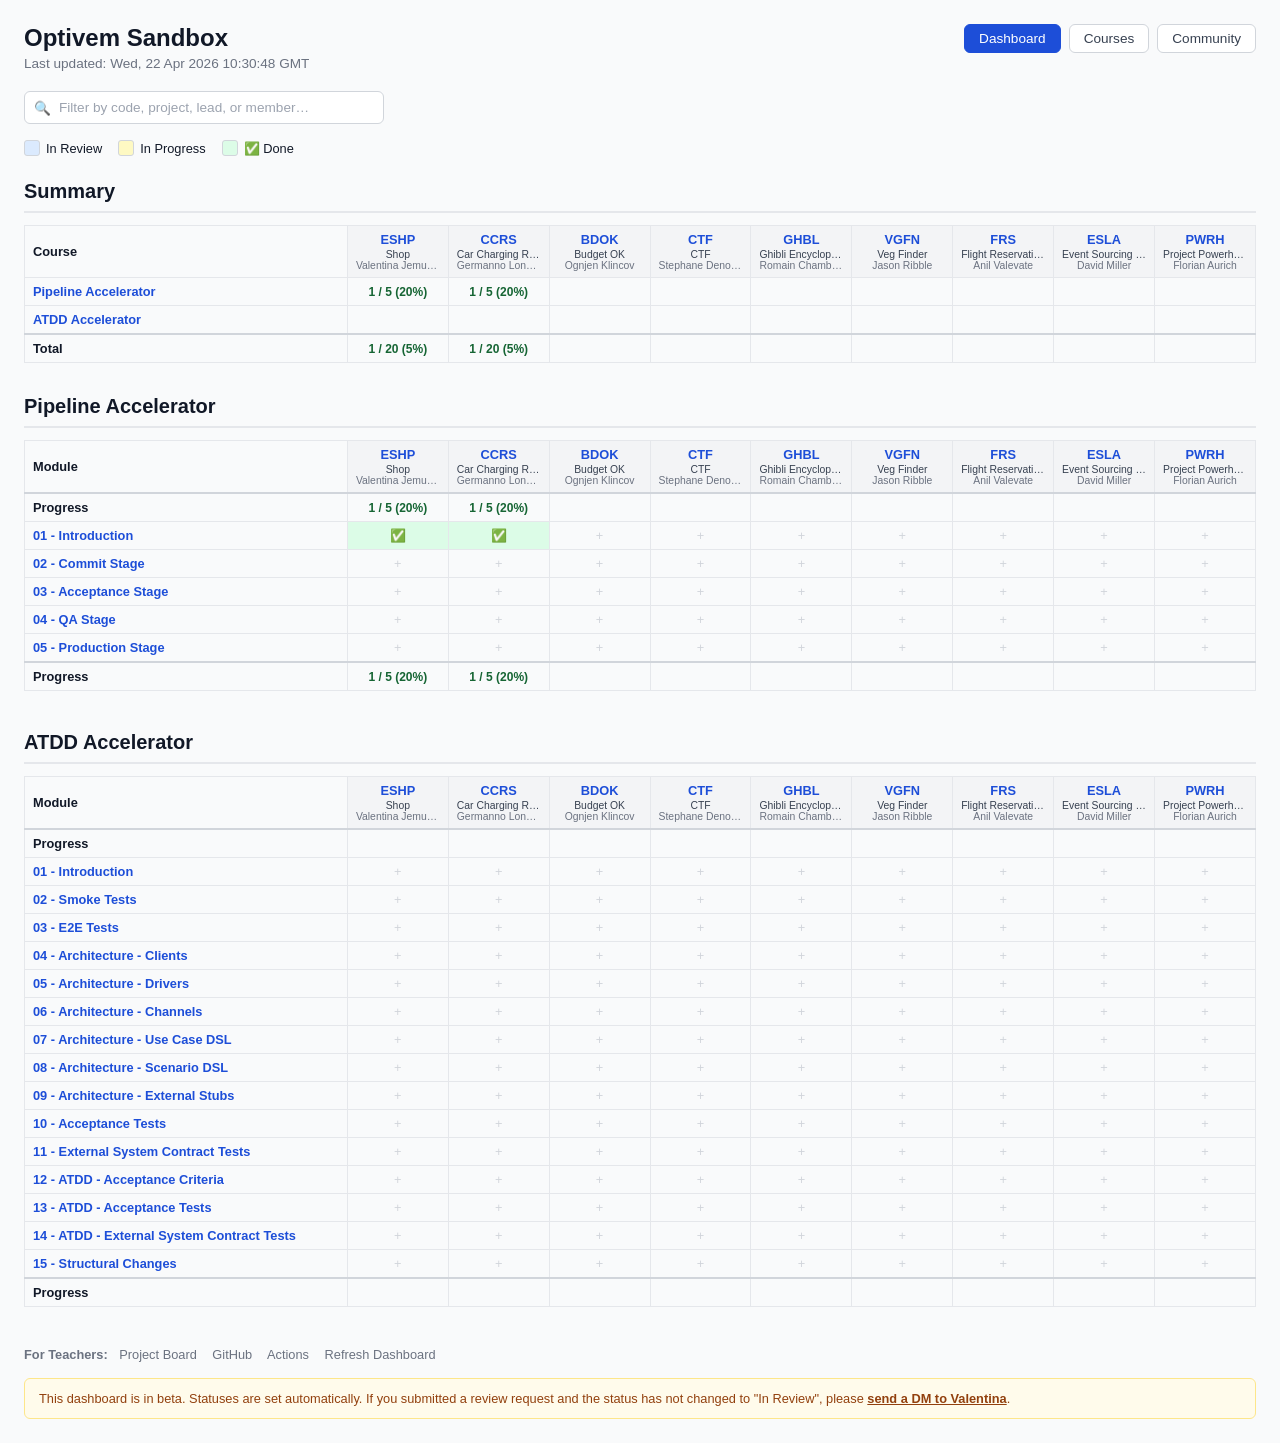
==== commit 671b9161: "chore: regenerate dashboard [skip ci]" ====
--- a/docs/index.html
+++ b/docs/index.html
@@ -101,7 +101,7 @@
   <div class="header">
     <div class="header-left">
       <h1>Optivem Sandbox</h1>
-      <p class="subtitle">Last updated: Wed, 22 Apr 2026 09:57:56 GMT</p>
+      <p class="subtitle">Last updated: Wed, 22 Apr 2026 10:30:48 GMT</p>
     </div>
     <nav class="nav-tabs">
       <span class="nav-tab active">Dashboard</span>
@@ -128,7 +128,7 @@
           <tr>
             <th class="summary-label">Course</th>
             <th class="project-header" title="Shop — 1 / 20 modules completed (5%)"><a href="https://github.com/optivem/shop" target="_blank" rel="noopener" title="Shop">ESHP</a><div class="project-full-name">Shop</div><div class="project-lead">Valentina Jemuovic</div></th>
-            <th class="project-header" title="Car Charging Reservation System — 0 / 20 modules completed (0%)"><a href="https://github.com/longhibeck/car-charging-reservation-system" target="_blank" rel="noopener" title="Car Charging Reservation System">CCRS</a><div class="project-full-name">Car Charging Reservation System</div><div class="project-lead">Germanno Longhi Beck</div></th>
+            <th class="project-header" title="Car Charging Reservation System — 1 / 20 modules completed (5%)"><a href="https://github.com/longhibeck/car-charging-reservation-system" target="_blank" rel="noopener" title="Car Charging Reservation System">CCRS</a><div class="project-full-name">Car Charging Reservation System</div><div class="project-lead">Germanno Longhi Beck</div></th>
             <th class="project-header" title="Budget OK — 0 / 20 modules completed (0%)"><a href="https://github.com/ognjenkl/budget-ok" target="_blank" rel="noopener" title="Budget OK">BDOK</a><div class="project-full-name">Budget OK</div><div class="project-lead">Ognjen Klincov</div></th>
             <th class="project-header" title="CTF — 0 / 20 modules completed (0%)"><a href="https://github.com/CurlyFire/ctf-sandbox" target="_blank" rel="noopener" title="CTF">CTF</a><div class="project-full-name">CTF</div><div class="project-lead">Stephane Denomme</div></th>
             <th class="project-header" title="Ghibli Encyclopedia — 0 / 20 modules completed (0%)"><a href="https://github.com/RomainChamb/ghibli-encyclopedia" target="_blank" rel="noopener" title="Ghibli Encyclopedia">GHBL</a><div class="project-full-name">Ghibli Encyclopedia</div><div class="project-lead">Romain Chambonnier</div></th>
@@ -142,7 +142,7 @@
           <tr>
             <td class="summary-label"><a href="#course-pipeline">Pipeline Accelerator</a></td>
               <td class="cell progress-cell progress-active">1 / 5 (20%)</td>
-              <td class="cell progress-cell progress-none"></td>
+              <td class="cell progress-cell progress-active">1 / 5 (20%)</td>
               <td class="cell progress-cell progress-none"></td>
               <td class="cell progress-cell progress-none"></td>
               <td class="cell progress-cell progress-none"></td>
@@ -166,7 +166,7 @@
           <tr class="progress-row">
             <td class="summary-label"><strong>Total</strong></td>
               <td class="cell progress-cell progress-active">1 / 20 (5%)</td>
-              <td class="cell progress-cell progress-none"></td>
+              <td class="cell progress-cell progress-active">1 / 20 (5%)</td>
               <td class="cell progress-cell progress-none"></td>
               <td class="cell progress-cell progress-none"></td>
               <td class="cell progress-cell progress-none"></td>
@@ -188,7 +188,7 @@
           <tr>
             <th class="module-name">Module</th>
             <th class="project-header" title="Shop — 1 / 5 modules completed (20%)"><a href="https://github.com/optivem/shop" target="_blank" rel="noopener" title="Shop">ESHP</a><div class="project-full-name">Shop</div><div class="project-lead">Valentina Jemuovic</div></th>
-            <th class="project-header" title="Car Charging Reservation System — 0 / 5 modules completed (0%)"><a href="https://github.com/longhibeck/car-charging-reservation-system" target="_blank" rel="noopener" title="Car Charging Reservation System">CCRS</a><div class="project-full-name">Car Charging Reservation System</div><div class="project-lead">Germanno Longhi Beck</div></th>
+            <th class="project-header" title="Car Charging Reservation System — 1 / 5 modules completed (20%)"><a href="https://github.com/longhibeck/car-charging-reservation-system" target="_blank" rel="noopener" title="Car Charging Reservation System">CCRS</a><div class="project-full-name">Car Charging Reservation System</div><div class="project-lead">Germanno Longhi Beck</div></th>
             <th class="project-header" title="Budget OK — 0 / 5 modules completed (0%)"><a href="https://github.com/ognjenkl/budget-ok" target="_blank" rel="noopener" title="Budget OK">BDOK</a><div class="project-full-name">Budget OK</div><div class="project-lead">Ognjen Klincov</div></th>
             <th class="project-header" title="CTF — 0 / 5 modules completed (0%)"><a href="https://github.com/CurlyFire/ctf-sandbox" target="_blank" rel="noopener" title="CTF">CTF</a><div class="project-full-name">CTF</div><div class="project-lead">Stephane Denomme</div></th>
             <th class="project-header" title="Ghibli Encyclopedia — 0 / 5 modules completed (0%)"><a href="https://github.com/RomainChamb/ghibli-encyclopedia" target="_blank" rel="noopener" title="Ghibli Encyclopedia">GHBL</a><div class="project-full-name">Ghibli Encyclopedia</div><div class="project-lead">Romain Chambonnier</div></th>
@@ -200,7 +200,7 @@
           <tr class="progress-row">
             <td class="module-name"><strong>Progress</strong></td>
               <td class="cell progress-cell progress-active">1 / 5 (20%)</td>
-              <td class="cell progress-cell progress-none"></td>
+              <td class="cell progress-cell progress-active">1 / 5 (20%)</td>
               <td class="cell progress-cell progress-none"></td>
               <td class="cell progress-cell progress-none"></td>
               <td class="cell progress-cell progress-none"></td>
@@ -214,7 +214,7 @@
           <tr>
             <td class="module-name"><a href="https://optivem.thinkific.com/courses/take/pipeline/texts/73800730-overview" target="_blank" rel="noopener">01 - Introduction</a></td>
               <td class="cell cell-done"><a href="https://github.com/optivem/sandbox/issues/81" target="_blank" rel="noopener" title="ESHP: Done">✅</a></td>
-              <td class="cell cell-missing"><a href="https://github.com/optivem/sandbox/issues/new?title=01%20-%20Introduction&body=%3E%20**%E2%9A%A0%EF%B8%8F%20This%20ticket%20is%20auto-generated.%20Please%20do%20not%20change%20the%20title%20or%20contents%20below.%20Just%20click%20the%20%22Create%22%20button%20below.%20After%20a%20few%20minutes%2C%20the%20ticket%20will%20be%20automatically%20assigned%20to%20a%20reviewer%20%E2%80%94%20no%20further%20action%20needed.%20You%20can%20add%20comments%20after%20the%20ticket%20is%20created.**%0A%0A%23%23%23%20Course%0A%0APipeline%20Accelerator%0A%0A%23%23%23%20Project%0A%0ACar%20Charging%20Reservation%20System%0A%0A%23%23%23%20Module%0A%0A01%20-%20Introduction%0A%0A%3E%20**%E2%9A%A0%EF%B8%8F%20This%20ticket%20is%20auto-generated.%20Please%20do%20not%20change%20the%20title%20or%20contents%20below.%20Just%20click%20the%20%22Create%22%20button%20below.%20After%20a%20few%20minutes%2C%20the%20ticket%20will%20be%20automatically%20assigned%20to%20a%20reviewer%20%E2%80%94%20no%20further%20action%20needed.%20You%20can%20add%20comments%20after%20the%20ticket%20is%20created.**" target="_blank" rel="noopener" title="Create ticket for CCRS - 01 - Introduction">+</a></td>
+              <td class="cell cell-done"><a href="https://github.com/optivem/sandbox/issues/83" target="_blank" rel="noopener" title="CCRS: Done">✅</a></td>
               <td class="cell cell-missing"><a href="https://github.com/optivem/sandbox/issues/new?title=01%20-%20Introduction&body=%3E%20**%E2%9A%A0%EF%B8%8F%20This%20ticket%20is%20auto-generated.%20Please%20do%20not%20change%20the%20title%20or%20contents%20below.%20Just%20click%20the%20%22Create%22%20button%20below.%20After%20a%20few%20minutes%2C%20the%20ticket%20will%20be%20automatically%20assigned%20to%20a%20reviewer%20%E2%80%94%20no%20further%20action%20needed.%20You%20can%20add%20comments%20after%20the%20ticket%20is%20created.**%0A%0A%23%23%23%20Course%0A%0APipeline%20Accelerator%0A%0A%23%23%23%20Project%0A%0ABudget%20OK%0A%0A%23%23%23%20Module%0A%0A01%20-%20Introduction%0A%0A%3E%20**%E2%9A%A0%EF%B8%8F%20This%20ticket%20is%20auto-generated.%20Please%20do%20not%20change%20the%20title%20or%20contents%20below.%20Just%20click%20the%20%22Create%22%20button%20below.%20After%20a%20few%20minutes%2C%20the%20ticket%20will%20be%20automatically%20assigned%20to%20a%20reviewer%20%E2%80%94%20no%20further%20action%20needed.%20You%20can%20add%20comments%20after%20the%20ticket%20is%20created.**" target="_blank" rel="noopener" title="Create ticket for BDOK - 01 - Introduction">+</a></td>
               <td class="cell cell-missing"><a href="https://github.com/optivem/sandbox/issues/new?title=01%20-%20Introduction&body=%3E%20**%E2%9A%A0%EF%B8%8F%20This%20ticket%20is%20auto-generated.%20Please%20do%20not%20change%20the%20title%20or%20contents%20below.%20Just%20click%20the%20%22Create%22%20button%20below.%20After%20a%20few%20minutes%2C%20the%20ticket%20will%20be%20automatically%20assigned%20to%20a%20reviewer%20%E2%80%94%20no%20further%20action%20needed.%20You%20can%20add%20comments%20after%20the%20ticket%20is%20created.**%0A%0A%23%23%23%20Course%0A%0APipeline%20Accelerator%0A%0A%23%23%23%20Project%0A%0ACTF%0A%0A%23%23%23%20Module%0A%0A01%20-%20Introduction%0A%0A%3E%20**%E2%9A%A0%EF%B8%8F%20This%20ticket%20is%20auto-generated.%20Please%20do%20not%20change%20the%20title%20or%20contents%20below.%20Just%20click%20the%20%22Create%22%20button%20below.%20After%20a%20few%20minutes%2C%20the%20ticket%20will%20be%20automatically%20assigned%20to%20a%20reviewer%20%E2%80%94%20no%20further%20action%20needed.%20You%20can%20add%20comments%20after%20the%20ticket%20is%20created.**" target="_blank" rel="noopener" title="Create ticket for CTF - 01 - Introduction">+</a></td>
               <td class="cell cell-missing"><a href="https://github.com/optivem/sandbox/issues/new?title=01%20-%20Introduction&body=%3E%20**%E2%9A%A0%EF%B8%8F%20This%20ticket%20is%20auto-generated.%20Please%20do%20not%20change%20the%20title%20or%20contents%20below.%20Just%20click%20the%20%22Create%22%20button%20below.%20After%20a%20few%20minutes%2C%20the%20ticket%20will%20be%20automatically%20assigned%20to%20a%20reviewer%20%E2%80%94%20no%20further%20action%20needed.%20You%20can%20add%20comments%20after%20the%20ticket%20is%20created.**%0A%0A%23%23%23%20Course%0A%0APipeline%20Accelerator%0A%0A%23%23%23%20Project%0A%0AGhibli%20Encyclopedia%0A%0A%23%23%23%20Module%0A%0A01%20-%20Introduction%0A%0A%3E%20**%E2%9A%A0%EF%B8%8F%20This%20ticket%20is%20auto-generated.%20Please%20do%20not%20change%20the%20title%20or%20contents%20below.%20Just%20click%20the%20%22Create%22%20button%20below.%20After%20a%20few%20minutes%2C%20the%20ticket%20will%20be%20automatically%20assigned%20to%20a%20reviewer%20%E2%80%94%20no%20further%20action%20needed.%20You%20can%20add%20comments%20after%20the%20ticket%20is%20created.**" target="_blank" rel="noopener" title="Create ticket for GHBL - 01 - Introduction">+</a></td>
@@ -274,7 +274,7 @@
           <tr class="progress-row">
             <td class="module-name"><strong>Progress</strong></td>
               <td class="cell progress-cell progress-active">1 / 5 (20%)</td>
-              <td class="cell progress-cell progress-none"></td>
+              <td class="cell progress-cell progress-active">1 / 5 (20%)</td>
               <td class="cell progress-cell progress-none"></td>
               <td class="cell progress-cell progress-none"></td>
               <td class="cell progress-cell progress-none"></td>
@@ -541,9 +541,9 @@
         <span class="card-code">CCRS</span>
       </div>
       <div class="card-lead">Lead: <a href="https://github.com/longhibeck" target="_blank" rel="noopener">Germanno Longhi Beck</a></div>
-      
-      <ul class="card-modules">
-<li class="card-module-item"><span class="card-module-name"><a href="https://optivem.thinkific.com/courses/take/pipeline/texts/73800730-overview" target="_blank" rel="noopener">01 - Introduction</a></span><span class="card-module-status card-status-missing"><a href="https://github.com/optivem/sandbox/issues/new?title=01%20-%20Introduction&body=%3E%20**%E2%9A%A0%EF%B8%8F%20This%20ticket%20is%20auto-generated.%20Please%20do%20not%20change%20the%20title%20or%20contents%20below.%20Just%20click%20the%20%22Create%22%20button%20below.%20After%20a%20few%20minutes%2C%20the%20ticket%20will%20be%20automatically%20assigned%20to%20a%20reviewer%20%E2%80%94%20no%20further%20action%20needed.%20You%20can%20add%20comments%20after%20the%20ticket%20is%20created.**%0A%0A%23%23%23%20Course%0A%0APipeline%20Accelerator%0A%0A%23%23%23%20Project%0A%0ACar%20Charging%20Reservation%20System%0A%0A%23%23%23%20Module%0A%0A01%20-%20Introduction%0A%0A%3E%20**%E2%9A%A0%EF%B8%8F%20This%20ticket%20is%20auto-generated.%20Please%20do%20not%20change%20the%20title%20or%20contents%20below.%20Just%20click%20the%20%22Create%22%20button%20below.%20After%20a%20few%20minutes%2C%20the%20ticket%20will%20be%20automatically%20assigned%20to%20a%20reviewer%20%E2%80%94%20no%20further%20action%20needed.%20You%20can%20add%20comments%20after%20the%20ticket%20is%20created.**" target="_blank" rel="noopener">+</a></span></li>
+      <div class="card-progress-label">1 / 5 (20%)</div>
+      <ul class="card-modules">
+<li class="card-module-item"><span class="card-module-name"><a href="https://optivem.thinkific.com/courses/take/pipeline/texts/73800730-overview" target="_blank" rel="noopener">01 - Introduction</a></span><span class="card-module-status card-status-done"><a href="https://github.com/optivem/sandbox/issues/83" target="_blank" rel="noopener">Done</a></span></li>
 <li class="card-module-item"><span class="card-module-name"><a href="https://optivem.thinkific.com/courses/take/pipeline/texts/73800764-overview" target="_blank" rel="noopener">02 - Commit Stage</a></span><span class="card-module-status card-status-missing"><a href="https://github.com/optivem/sandbox/issues/new?title=02%20-%20Commit%20Stage&body=%3E%20**%E2%9A%A0%EF%B8%8F%20This%20ticket%20is%20auto-generated.%20Please%20do%20not%20change%20the%20title%20or%20contents%20below.%20Just%20click%20the%20%22Create%22%20button%20below.%20After%20a%20few%20minutes%2C%20the%20ticket%20will%20be%20automatically%20assigned%20to%20a%20reviewer%20%E2%80%94%20no%20further%20action%20needed.%20You%20can%20add%20comments%20after%20the%20ticket%20is%20created.**%0A%0A%23%23%23%20Course%0A%0APipeline%20Accelerator%0A%0A%23%23%23%20Project%0A%0ACar%20Charging%20Reservation%20System%0A%0A%23%23%23%20Module%0A%0A02%20-%20Commit%20Stage%0A%0A%3E%20**%E2%9A%A0%EF%B8%8F%20This%20ticket%20is%20auto-generated.%20Please%20do%20not%20change%20the%20title%20or%20contents%20below.%20Just%20click%20the%20%22Create%22%20button%20below.%20After%20a%20few%20minutes%2C%20the%20ticket%20will%20be%20automatically%20assigned%20to%20a%20reviewer%20%E2%80%94%20no%20further%20action%20needed.%20You%20can%20add%20comments%20after%20the%20ticket%20is%20created.**" target="_blank" rel="noopener">+</a></span></li>
 <li class="card-module-item"><span class="card-module-name"><a href="https://optivem.thinkific.com/courses/take/pipeline/texts/73800794-overview" target="_blank" rel="noopener">03 - Acceptance Stage</a></span><span class="card-module-status card-status-missing"><a href="https://github.com/optivem/sandbox/issues/new?title=03%20-%20Acceptance%20Stage&body=%3E%20**%E2%9A%A0%EF%B8%8F%20This%20ticket%20is%20auto-generated.%20Please%20do%20not%20change%20the%20title%20or%20contents%20below.%20Just%20click%20the%20%22Create%22%20button%20below.%20After%20a%20few%20minutes%2C%20the%20ticket%20will%20be%20automatically%20assigned%20to%20a%20reviewer%20%E2%80%94%20no%20further%20action%20needed.%20You%20can%20add%20comments%20after%20the%20ticket%20is%20created.**%0A%0A%23%23%23%20Course%0A%0APipeline%20Accelerator%0A%0A%23%23%23%20Project%0A%0ACar%20Charging%20Reservation%20System%0A%0A%23%23%23%20Module%0A%0A03%20-%20Acceptance%20Stage%0A%0A%3E%20**%E2%9A%A0%EF%B8%8F%20This%20ticket%20is%20auto-generated.%20Please%20do%20not%20change%20the%20title%20or%20contents%20below.%20Just%20click%20the%20%22Create%22%20button%20below.%20After%20a%20few%20minutes%2C%20the%20ticket%20will%20be%20automatically%20assigned%20to%20a%20reviewer%20%E2%80%94%20no%20further%20action%20needed.%20You%20can%20add%20comments%20after%20the%20ticket%20is%20created.**" target="_blank" rel="noopener">+</a></span></li>
 <li class="card-module-item"><span class="card-module-name"><a href="https://optivem.thinkific.com/courses/take/pipeline/texts/73800819-overview" target="_blank" rel="noopener">04 - QA Stage</a></span><span class="card-module-status card-status-missing"><a href="https://github.com/optivem/sandbox/issues/new?title=04%20-%20QA%20Stage&body=%3E%20**%E2%9A%A0%EF%B8%8F%20This%20ticket%20is%20auto-generated.%20Please%20do%20not%20change%20the%20title%20or%20contents%20below.%20Just%20click%20the%20%22Create%22%20button%20below.%20After%20a%20few%20minutes%2C%20the%20ticket%20will%20be%20automatically%20assigned%20to%20a%20reviewer%20%E2%80%94%20no%20further%20action%20needed.%20You%20can%20add%20comments%20after%20the%20ticket%20is%20created.**%0A%0A%23%23%23%20Course%0A%0APipeline%20Accelerator%0A%0A%23%23%23%20Project%0A%0ACar%20Charging%20Reservation%20System%0A%0A%23%23%23%20Module%0A%0A04%20-%20QA%20Stage%0A%0A%3E%20**%E2%9A%A0%EF%B8%8F%20This%20ticket%20is%20auto-generated.%20Please%20do%20not%20change%20the%20title%20or%20contents%20below.%20Just%20click%20the%20%22Create%22%20button%20below.%20After%20a%20few%20minutes%2C%20the%20ticket%20will%20be%20automatically%20assigned%20to%20a%20reviewer%20%E2%80%94%20no%20further%20action%20needed.%20You%20can%20add%20comments%20after%20the%20ticket%20is%20created.**" target="_blank" rel="noopener">+</a></span></li>
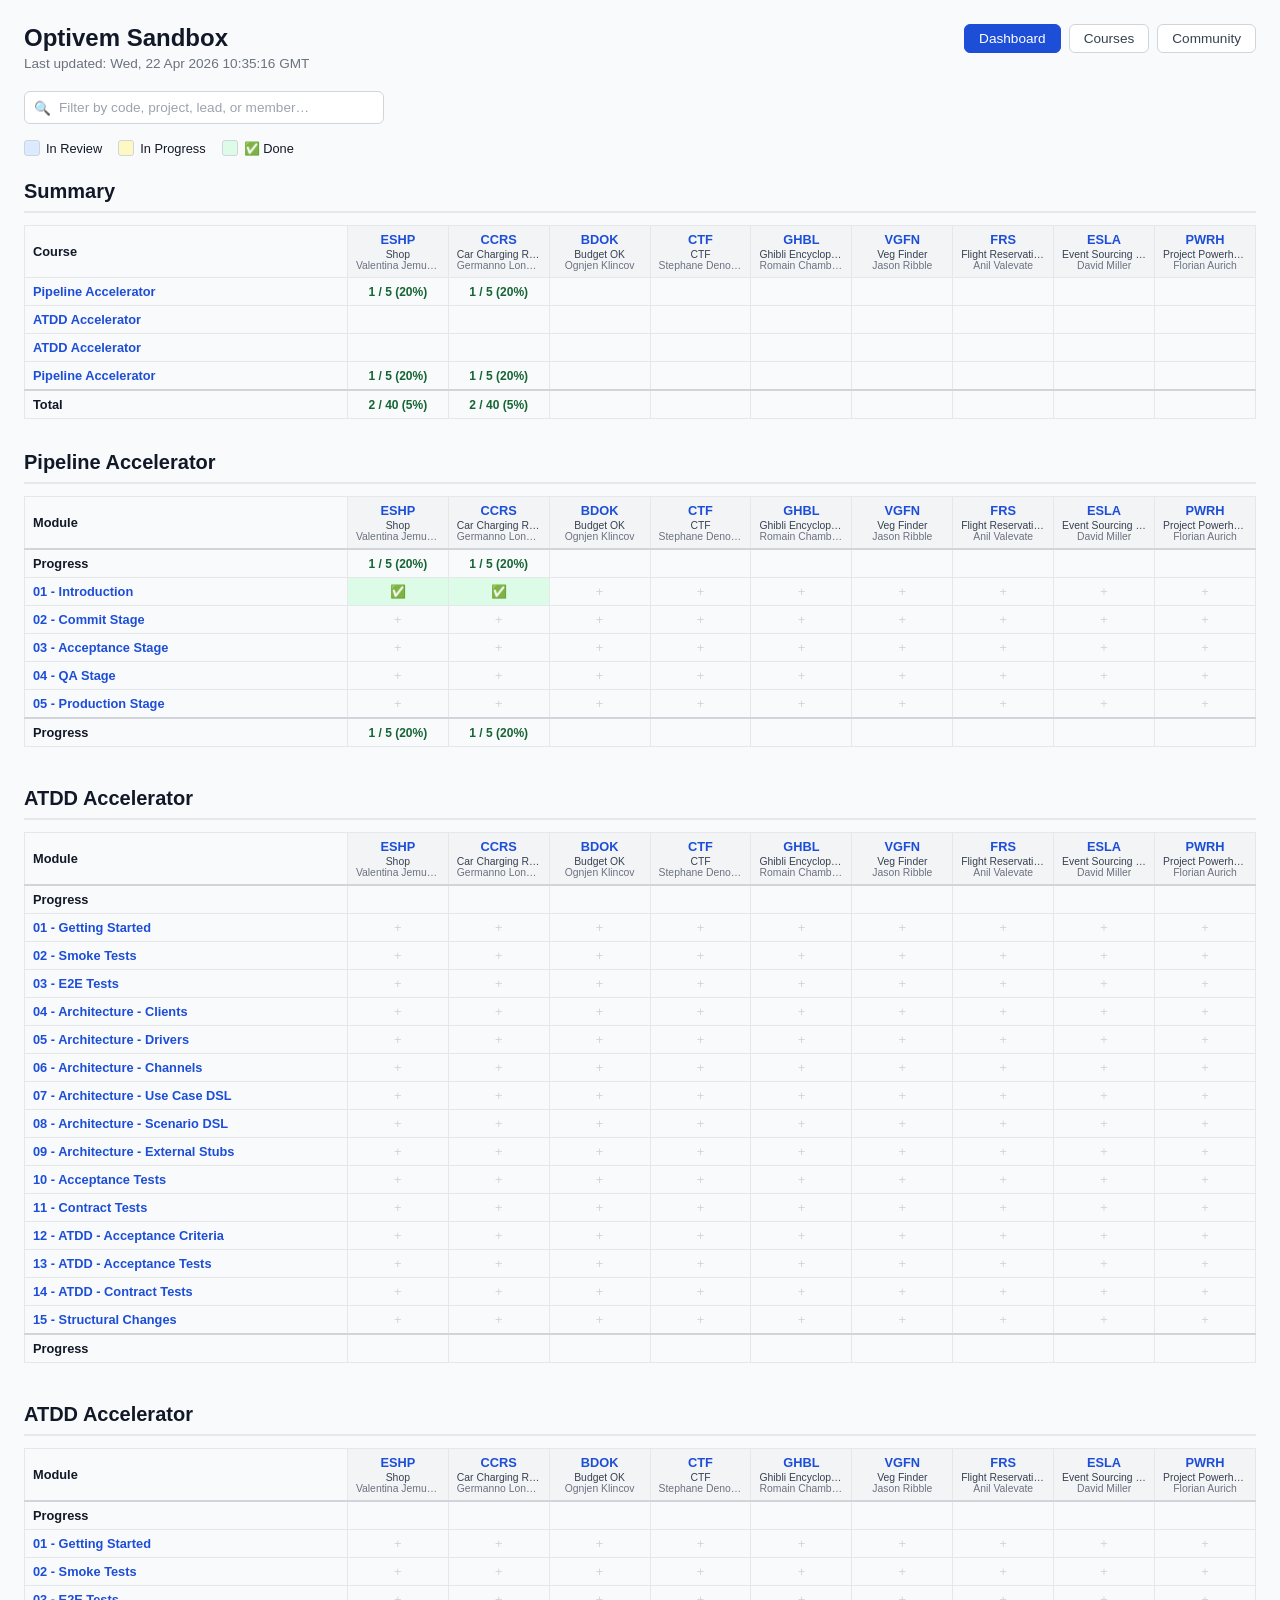
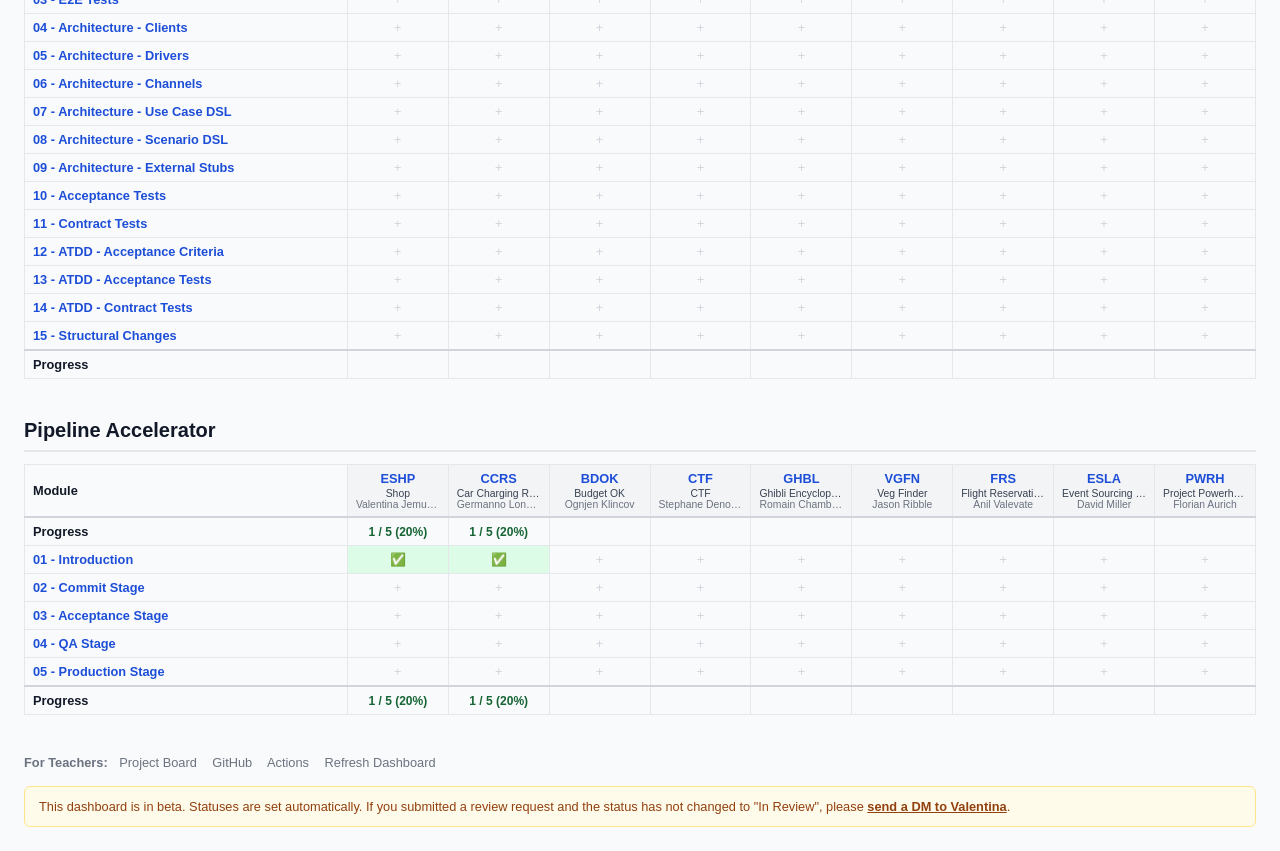
==== commit ad66ad00: "Merge branch 'main' of https://github.com/optivem/sandbox" ====
--- a/docs/index.html
+++ b/docs/index.html
@@ -101,7 +101,7 @@
   <div class="header">
     <div class="header-left">
       <h1>Optivem Sandbox</h1>
-      <p class="subtitle">Last updated: Wed, 22 Apr 2026 10:30:48 GMT</p>
+      <p class="subtitle">Last updated: Wed, 22 Apr 2026 10:35:16 GMT</p>
     </div>
     <nav class="nav-tabs">
       <span class="nav-tab active">Dashboard</span>
@@ -127,15 +127,15 @@
         <thead>
           <tr>
             <th class="summary-label">Course</th>
-            <th class="project-header" title="Shop — 1 / 20 modules completed (5%)"><a href="https://github.com/optivem/shop" target="_blank" rel="noopener" title="Shop">ESHP</a><div class="project-full-name">Shop</div><div class="project-lead">Valentina Jemuovic</div></th>
-            <th class="project-header" title="Car Charging Reservation System — 1 / 20 modules completed (5%)"><a href="https://github.com/longhibeck/car-charging-reservation-system" target="_blank" rel="noopener" title="Car Charging Reservation System">CCRS</a><div class="project-full-name">Car Charging Reservation System</div><div class="project-lead">Germanno Longhi Beck</div></th>
-            <th class="project-header" title="Budget OK — 0 / 20 modules completed (0%)"><a href="https://github.com/ognjenkl/budget-ok" target="_blank" rel="noopener" title="Budget OK">BDOK</a><div class="project-full-name">Budget OK</div><div class="project-lead">Ognjen Klincov</div></th>
-            <th class="project-header" title="CTF — 0 / 20 modules completed (0%)"><a href="https://github.com/CurlyFire/ctf-sandbox" target="_blank" rel="noopener" title="CTF">CTF</a><div class="project-full-name">CTF</div><div class="project-lead">Stephane Denomme</div></th>
-            <th class="project-header" title="Ghibli Encyclopedia — 0 / 20 modules completed (0%)"><a href="https://github.com/RomainChamb/ghibli-encyclopedia" target="_blank" rel="noopener" title="Ghibli Encyclopedia">GHBL</a><div class="project-full-name">Ghibli Encyclopedia</div><div class="project-lead">Romain Chambonnier</div></th>
-            <th class="project-header" title="Veg Finder — 0 / 20 modules completed (0%)"><a href="https://github.com/jasonribble/veg-finder" target="_blank" rel="noopener" title="Veg Finder">VGFN</a><div class="project-full-name">Veg Finder</div><div class="project-lead">Jason Ribble</div></th>
-            <th class="project-header" title="Flight Reservation System (FRS) — 0 / 20 modules completed (0%)"><a href="https://github.com/ArkCase/atdd-flight-reserve" target="_blank" rel="noopener" title="Flight Reservation System (FRS)">FRS</a><div class="project-full-name">Flight Reservation System (FRS)</div><div class="project-lead">Anil Valevate</div></th>
-            <th class="project-header" title="Event Sourcing Learning Application — 0 / 20 modules completed (0%)"><a href="https://github.com/david-oc-miller/event-sourcing-demo" target="_blank" rel="noopener" title="Event Sourcing Learning Application">ESLA</a><div class="project-full-name">Event Sourcing Learning Application</div><div class="project-lead">David Miller</div></th>
-            <th class="project-header" title="Project Powerhouse — 0 / 20 modules completed (0%)"><a href="https://github.com/vilosia-ai/demo-customer-portal" target="_blank" rel="noopener" title="Project Powerhouse">PWRH</a><div class="project-full-name">Project Powerhouse</div><div class="project-lead">Florian Aurich</div></th>
+            <th class="project-header" title="Shop — 2 / 40 modules completed (5%)"><a href="https://github.com/optivem/shop" target="_blank" rel="noopener" title="Shop">ESHP</a><div class="project-full-name">Shop</div><div class="project-lead">Valentina Jemuovic</div></th>
+            <th class="project-header" title="Car Charging Reservation System — 2 / 40 modules completed (5%)"><a href="https://github.com/longhibeck/car-charging-reservation-system" target="_blank" rel="noopener" title="Car Charging Reservation System">CCRS</a><div class="project-full-name">Car Charging Reservation System</div><div class="project-lead">Germanno Longhi Beck</div></th>
+            <th class="project-header" title="Budget OK — 0 / 40 modules completed (0%)"><a href="https://github.com/ognjenkl/budget-ok" target="_blank" rel="noopener" title="Budget OK">BDOK</a><div class="project-full-name">Budget OK</div><div class="project-lead">Ognjen Klincov</div></th>
+            <th class="project-header" title="CTF — 0 / 40 modules completed (0%)"><a href="https://github.com/CurlyFire/ctf-sandbox" target="_blank" rel="noopener" title="CTF">CTF</a><div class="project-full-name">CTF</div><div class="project-lead">Stephane Denomme</div></th>
+            <th class="project-header" title="Ghibli Encyclopedia — 0 / 40 modules completed (0%)"><a href="https://github.com/RomainChamb/ghibli-encyclopedia" target="_blank" rel="noopener" title="Ghibli Encyclopedia">GHBL</a><div class="project-full-name">Ghibli Encyclopedia</div><div class="project-lead">Romain Chambonnier</div></th>
+            <th class="project-header" title="Veg Finder — 0 / 40 modules completed (0%)"><a href="https://github.com/jasonribble/veg-finder" target="_blank" rel="noopener" title="Veg Finder">VGFN</a><div class="project-full-name">Veg Finder</div><div class="project-lead">Jason Ribble</div></th>
+            <th class="project-header" title="Flight Reservation System (FRS) — 0 / 40 modules completed (0%)"><a href="https://github.com/ArkCase/atdd-flight-reserve" target="_blank" rel="noopener" title="Flight Reservation System (FRS)">FRS</a><div class="project-full-name">Flight Reservation System (FRS)</div><div class="project-lead">Anil Valevate</div></th>
+            <th class="project-header" title="Event Sourcing Learning Application — 0 / 40 modules completed (0%)"><a href="https://github.com/david-oc-miller/event-sourcing-demo" target="_blank" rel="noopener" title="Event Sourcing Learning Application">ESLA</a><div class="project-full-name">Event Sourcing Learning Application</div><div class="project-lead">David Miller</div></th>
+            <th class="project-header" title="Project Powerhouse — 0 / 40 modules completed (0%)"><a href="https://github.com/vilosia-ai/demo-customer-portal" target="_blank" rel="noopener" title="Project Powerhouse">PWRH</a><div class="project-full-name">Project Powerhouse</div><div class="project-lead">Florian Aurich</div></th>
           </tr>
         </thead>
         <tbody>
@@ -163,10 +163,34 @@
               <td class="cell progress-cell progress-none"></td>
               <td class="cell progress-cell progress-none"></td>
           </tr>
+          <tr>
+            <td class="summary-label"><a href="#course-atdd">ATDD Accelerator</a></td>
+              <td class="cell progress-cell progress-none"></td>
+              <td class="cell progress-cell progress-none"></td>
+              <td class="cell progress-cell progress-none"></td>
+              <td class="cell progress-cell progress-none"></td>
+              <td class="cell progress-cell progress-none"></td>
+              <td class="cell progress-cell progress-none"></td>
+              <td class="cell progress-cell progress-none"></td>
+              <td class="cell progress-cell progress-none"></td>
+              <td class="cell progress-cell progress-none"></td>
+          </tr>
+          <tr>
+            <td class="summary-label"><a href="#course-pipeline">Pipeline Accelerator</a></td>
+              <td class="cell progress-cell progress-active">1 / 5 (20%)</td>
+              <td class="cell progress-cell progress-active">1 / 5 (20%)</td>
+              <td class="cell progress-cell progress-none"></td>
+              <td class="cell progress-cell progress-none"></td>
+              <td class="cell progress-cell progress-none"></td>
+              <td class="cell progress-cell progress-none"></td>
+              <td class="cell progress-cell progress-none"></td>
+              <td class="cell progress-cell progress-none"></td>
+              <td class="cell progress-cell progress-none"></td>
+          </tr>
           <tr class="progress-row">
             <td class="summary-label"><strong>Total</strong></td>
-              <td class="cell progress-cell progress-active">1 / 20 (5%)</td>
-              <td class="cell progress-cell progress-active">1 / 20 (5%)</td>
+              <td class="cell progress-cell progress-active">2 / 40 (5%)</td>
+              <td class="cell progress-cell progress-active">2 / 40 (5%)</td>
               <td class="cell progress-cell progress-none"></td>
               <td class="cell progress-cell progress-none"></td>
               <td class="cell progress-cell progress-none"></td>
@@ -320,16 +344,16 @@
         </thead>
         <tbody>
           <tr>
-            <td class="module-name"><a href="https://optivem.thinkific.com/courses/take/atdd/texts/73358802-overview" target="_blank" rel="noopener">01 - Introduction</a></td>
-              <td class="cell cell-missing"><a href="https://github.com/optivem/sandbox/issues/new?title=01%20-%20Introduction&body=%3E%20**%E2%9A%A0%EF%B8%8F%20This%20ticket%20is%20auto-generated.%20Please%20do%20not%20change%20the%20title%20or%20contents%20below.%20Just%20click%20the%20%22Create%22%20button%20below.%20After%20a%20few%20minutes%2C%20the%20ticket%20will%20be%20automatically%20assigned%20to%20a%20reviewer%20%E2%80%94%20no%20further%20action%20needed.%20You%20can%20add%20comments%20after%20the%20ticket%20is%20created.**%0A%0A%23%23%23%20Course%0A%0AATDD%20Accelerator%0A%0A%23%23%23%20Project%0A%0AShop%0A%0A%23%23%23%20Module%0A%0A01%20-%20Introduction%0A%0A%3E%20**%E2%9A%A0%EF%B8%8F%20This%20ticket%20is%20auto-generated.%20Please%20do%20not%20change%20the%20title%20or%20contents%20below.%20Just%20click%20the%20%22Create%22%20button%20below.%20After%20a%20few%20minutes%2C%20the%20ticket%20will%20be%20automatically%20assigned%20to%20a%20reviewer%20%E2%80%94%20no%20further%20action%20needed.%20You%20can%20add%20comments%20after%20the%20ticket%20is%20created.**" target="_blank" rel="noopener" title="Create ticket for ESHP - 01 - Introduction">+</a></td>
-              <td class="cell cell-missing"><a href="https://github.com/optivem/sandbox/issues/new?title=01%20-%20Introduction&body=%3E%20**%E2%9A%A0%EF%B8%8F%20This%20ticket%20is%20auto-generated.%20Please%20do%20not%20change%20the%20title%20or%20contents%20below.%20Just%20click%20the%20%22Create%22%20button%20below.%20After%20a%20few%20minutes%2C%20the%20ticket%20will%20be%20automatically%20assigned%20to%20a%20reviewer%20%E2%80%94%20no%20further%20action%20needed.%20You%20can%20add%20comments%20after%20the%20ticket%20is%20created.**%0A%0A%23%23%23%20Course%0A%0AATDD%20Accelerator%0A%0A%23%23%23%20Project%0A%0ACar%20Charging%20Reservation%20System%0A%0A%23%23%23%20Module%0A%0A01%20-%20Introduction%0A%0A%3E%20**%E2%9A%A0%EF%B8%8F%20This%20ticket%20is%20auto-generated.%20Please%20do%20not%20change%20the%20title%20or%20contents%20below.%20Just%20click%20the%20%22Create%22%20button%20below.%20After%20a%20few%20minutes%2C%20the%20ticket%20will%20be%20automatically%20assigned%20to%20a%20reviewer%20%E2%80%94%20no%20further%20action%20needed.%20You%20can%20add%20comments%20after%20the%20ticket%20is%20created.**" target="_blank" rel="noopener" title="Create ticket for CCRS - 01 - Introduction">+</a></td>
-              <td class="cell cell-missing"><a href="https://github.com/optivem/sandbox/issues/new?title=01%20-%20Introduction&body=%3E%20**%E2%9A%A0%EF%B8%8F%20This%20ticket%20is%20auto-generated.%20Please%20do%20not%20change%20the%20title%20or%20contents%20below.%20Just%20click%20the%20%22Create%22%20button%20below.%20After%20a%20few%20minutes%2C%20the%20ticket%20will%20be%20automatically%20assigned%20to%20a%20reviewer%20%E2%80%94%20no%20further%20action%20needed.%20You%20can%20add%20comments%20after%20the%20ticket%20is%20created.**%0A%0A%23%23%23%20Course%0A%0AATDD%20Accelerator%0A%0A%23%23%23%20Project%0A%0ABudget%20OK%0A%0A%23%23%23%20Module%0A%0A01%20-%20Introduction%0A%0A%3E%20**%E2%9A%A0%EF%B8%8F%20This%20ticket%20is%20auto-generated.%20Please%20do%20not%20change%20the%20title%20or%20contents%20below.%20Just%20click%20the%20%22Create%22%20button%20below.%20After%20a%20few%20minutes%2C%20the%20ticket%20will%20be%20automatically%20assigned%20to%20a%20reviewer%20%E2%80%94%20no%20further%20action%20needed.%20You%20can%20add%20comments%20after%20the%20ticket%20is%20created.**" target="_blank" rel="noopener" title="Create ticket for BDOK - 01 - Introduction">+</a></td>
-              <td class="cell cell-missing"><a href="https://github.com/optivem/sandbox/issues/new?title=01%20-%20Introduction&body=%3E%20**%E2%9A%A0%EF%B8%8F%20This%20ticket%20is%20auto-generated.%20Please%20do%20not%20change%20the%20title%20or%20contents%20below.%20Just%20click%20the%20%22Create%22%20button%20below.%20After%20a%20few%20minutes%2C%20the%20ticket%20will%20be%20automatically%20assigned%20to%20a%20reviewer%20%E2%80%94%20no%20further%20action%20needed.%20You%20can%20add%20comments%20after%20the%20ticket%20is%20created.**%0A%0A%23%23%23%20Course%0A%0AATDD%20Accelerator%0A%0A%23%23%23%20Project%0A%0ACTF%0A%0A%23%23%23%20Module%0A%0A01%20-%20Introduction%0A%0A%3E%20**%E2%9A%A0%EF%B8%8F%20This%20ticket%20is%20auto-generated.%20Please%20do%20not%20change%20the%20title%20or%20contents%20below.%20Just%20click%20the%20%22Create%22%20button%20below.%20After%20a%20few%20minutes%2C%20the%20ticket%20will%20be%20automatically%20assigned%20to%20a%20reviewer%20%E2%80%94%20no%20further%20action%20needed.%20You%20can%20add%20comments%20after%20the%20ticket%20is%20created.**" target="_blank" rel="noopener" title="Create ticket for CTF - 01 - Introduction">+</a></td>
-              <td class="cell cell-missing"><a href="https://github.com/optivem/sandbox/issues/new?title=01%20-%20Introduction&body=%3E%20**%E2%9A%A0%EF%B8%8F%20This%20ticket%20is%20auto-generated.%20Please%20do%20not%20change%20the%20title%20or%20contents%20below.%20Just%20click%20the%20%22Create%22%20button%20below.%20After%20a%20few%20minutes%2C%20the%20ticket%20will%20be%20automatically%20assigned%20to%20a%20reviewer%20%E2%80%94%20no%20further%20action%20needed.%20You%20can%20add%20comments%20after%20the%20ticket%20is%20created.**%0A%0A%23%23%23%20Course%0A%0AATDD%20Accelerator%0A%0A%23%23%23%20Project%0A%0AGhibli%20Encyclopedia%0A%0A%23%23%23%20Module%0A%0A01%20-%20Introduction%0A%0A%3E%20**%E2%9A%A0%EF%B8%8F%20This%20ticket%20is%20auto-generated.%20Please%20do%20not%20change%20the%20title%20or%20contents%20below.%20Just%20click%20the%20%22Create%22%20button%20below.%20After%20a%20few%20minutes%2C%20the%20ticket%20will%20be%20automatically%20assigned%20to%20a%20reviewer%20%E2%80%94%20no%20further%20action%20needed.%20You%20can%20add%20comments%20after%20the%20ticket%20is%20created.**" target="_blank" rel="noopener" title="Create ticket for GHBL - 01 - Introduction">+</a></td>
-              <td class="cell cell-missing"><a href="https://github.com/optivem/sandbox/issues/new?title=01%20-%20Introduction&body=%3E%20**%E2%9A%A0%EF%B8%8F%20This%20ticket%20is%20auto-generated.%20Please%20do%20not%20change%20the%20title%20or%20contents%20below.%20Just%20click%20the%20%22Create%22%20button%20below.%20After%20a%20few%20minutes%2C%20the%20ticket%20will%20be%20automatically%20assigned%20to%20a%20reviewer%20%E2%80%94%20no%20further%20action%20needed.%20You%20can%20add%20comments%20after%20the%20ticket%20is%20created.**%0A%0A%23%23%23%20Course%0A%0AATDD%20Accelerator%0A%0A%23%23%23%20Project%0A%0AVeg%20Finder%0A%0A%23%23%23%20Module%0A%0A01%20-%20Introduction%0A%0A%3E%20**%E2%9A%A0%EF%B8%8F%20This%20ticket%20is%20auto-generated.%20Please%20do%20not%20change%20the%20title%20or%20contents%20below.%20Just%20click%20the%20%22Create%22%20button%20below.%20After%20a%20few%20minutes%2C%20the%20ticket%20will%20be%20automatically%20assigned%20to%20a%20reviewer%20%E2%80%94%20no%20further%20action%20needed.%20You%20can%20add%20comments%20after%20the%20ticket%20is%20created.**" target="_blank" rel="noopener" title="Create ticket for VGFN - 01 - Introduction">+</a></td>
-              <td class="cell cell-missing"><a href="https://github.com/optivem/sandbox/issues/new?title=01%20-%20Introduction&body=%3E%20**%E2%9A%A0%EF%B8%8F%20This%20ticket%20is%20auto-generated.%20Please%20do%20not%20change%20the%20title%20or%20contents%20below.%20Just%20click%20the%20%22Create%22%20button%20below.%20After%20a%20few%20minutes%2C%20the%20ticket%20will%20be%20automatically%20assigned%20to%20a%20reviewer%20%E2%80%94%20no%20further%20action%20needed.%20You%20can%20add%20comments%20after%20the%20ticket%20is%20created.**%0A%0A%23%23%23%20Course%0A%0AATDD%20Accelerator%0A%0A%23%23%23%20Project%0A%0AFlight%20Reservation%20System%20(FRS)%0A%0A%23%23%23%20Module%0A%0A01%20-%20Introduction%0A%0A%3E%20**%E2%9A%A0%EF%B8%8F%20This%20ticket%20is%20auto-generated.%20Please%20do%20not%20change%20the%20title%20or%20contents%20below.%20Just%20click%20the%20%22Create%22%20button%20below.%20After%20a%20few%20minutes%2C%20the%20ticket%20will%20be%20automatically%20assigned%20to%20a%20reviewer%20%E2%80%94%20no%20further%20action%20needed.%20You%20can%20add%20comments%20after%20the%20ticket%20is%20created.**" target="_blank" rel="noopener" title="Create ticket for FRS - 01 - Introduction">+</a></td>
-              <td class="cell cell-missing"><a href="https://github.com/optivem/sandbox/issues/new?title=01%20-%20Introduction&body=%3E%20**%E2%9A%A0%EF%B8%8F%20This%20ticket%20is%20auto-generated.%20Please%20do%20not%20change%20the%20title%20or%20contents%20below.%20Just%20click%20the%20%22Create%22%20button%20below.%20After%20a%20few%20minutes%2C%20the%20ticket%20will%20be%20automatically%20assigned%20to%20a%20reviewer%20%E2%80%94%20no%20further%20action%20needed.%20You%20can%20add%20comments%20after%20the%20ticket%20is%20created.**%0A%0A%23%23%23%20Course%0A%0AATDD%20Accelerator%0A%0A%23%23%23%20Project%0A%0AEvent%20Sourcing%20Learning%20Application%0A%0A%23%23%23%20Module%0A%0A01%20-%20Introduction%0A%0A%3E%20**%E2%9A%A0%EF%B8%8F%20This%20ticket%20is%20auto-generated.%20Please%20do%20not%20change%20the%20title%20or%20contents%20below.%20Just%20click%20the%20%22Create%22%20button%20below.%20After%20a%20few%20minutes%2C%20the%20ticket%20will%20be%20automatically%20assigned%20to%20a%20reviewer%20%E2%80%94%20no%20further%20action%20needed.%20You%20can%20add%20comments%20after%20the%20ticket%20is%20created.**" target="_blank" rel="noopener" title="Create ticket for ESLA - 01 - Introduction">+</a></td>
-              <td class="cell cell-missing"><a href="https://github.com/optivem/sandbox/issues/new?title=01%20-%20Introduction&body=%3E%20**%E2%9A%A0%EF%B8%8F%20This%20ticket%20is%20auto-generated.%20Please%20do%20not%20change%20the%20title%20or%20contents%20below.%20Just%20click%20the%20%22Create%22%20button%20below.%20After%20a%20few%20minutes%2C%20the%20ticket%20will%20be%20automatically%20assigned%20to%20a%20reviewer%20%E2%80%94%20no%20further%20action%20needed.%20You%20can%20add%20comments%20after%20the%20ticket%20is%20created.**%0A%0A%23%23%23%20Course%0A%0AATDD%20Accelerator%0A%0A%23%23%23%20Project%0A%0AProject%20Powerhouse%0A%0A%23%23%23%20Module%0A%0A01%20-%20Introduction%0A%0A%3E%20**%E2%9A%A0%EF%B8%8F%20This%20ticket%20is%20auto-generated.%20Please%20do%20not%20change%20the%20title%20or%20contents%20below.%20Just%20click%20the%20%22Create%22%20button%20below.%20After%20a%20few%20minutes%2C%20the%20ticket%20will%20be%20automatically%20assigned%20to%20a%20reviewer%20%E2%80%94%20no%20further%20action%20needed.%20You%20can%20add%20comments%20after%20the%20ticket%20is%20created.**" target="_blank" rel="noopener" title="Create ticket for PWRH - 01 - Introduction">+</a></td>
+            <td class="module-name"><a href="https://optivem.thinkific.com/courses/take/atdd/texts/73358802-overview" target="_blank" rel="noopener">01 - Getting Started</a></td>
+              <td class="cell cell-missing"><a href="https://github.com/optivem/sandbox/issues/new?title=01%20-%20Getting%20Started&body=%3E%20**%E2%9A%A0%EF%B8%8F%20This%20ticket%20is%20auto-generated.%20Please%20do%20not%20change%20the%20title%20or%20contents%20below.%20Just%20click%20the%20%22Create%22%20button%20below.%20After%20a%20few%20minutes%2C%20the%20ticket%20will%20be%20automatically%20assigned%20to%20a%20reviewer%20%E2%80%94%20no%20further%20action%20needed.%20You%20can%20add%20comments%20after%20the%20ticket%20is%20created.**%0A%0A%23%23%23%20Course%0A%0AATDD%20Accelerator%0A%0A%23%23%23%20Project%0A%0AShop%0A%0A%23%23%23%20Module%0A%0A01%20-%20Getting%20Started%0A%0A%3E%20**%E2%9A%A0%EF%B8%8F%20This%20ticket%20is%20auto-generated.%20Please%20do%20not%20change%20the%20title%20or%20contents%20below.%20Just%20click%20the%20%22Create%22%20button%20below.%20After%20a%20few%20minutes%2C%20the%20ticket%20will%20be%20automatically%20assigned%20to%20a%20reviewer%20%E2%80%94%20no%20further%20action%20needed.%20You%20can%20add%20comments%20after%20the%20ticket%20is%20created.**" target="_blank" rel="noopener" title="Create ticket for ESHP - 01 - Getting Started">+</a></td>
+              <td class="cell cell-missing"><a href="https://github.com/optivem/sandbox/issues/new?title=01%20-%20Getting%20Started&body=%3E%20**%E2%9A%A0%EF%B8%8F%20This%20ticket%20is%20auto-generated.%20Please%20do%20not%20change%20the%20title%20or%20contents%20below.%20Just%20click%20the%20%22Create%22%20button%20below.%20After%20a%20few%20minutes%2C%20the%20ticket%20will%20be%20automatically%20assigned%20to%20a%20reviewer%20%E2%80%94%20no%20further%20action%20needed.%20You%20can%20add%20comments%20after%20the%20ticket%20is%20created.**%0A%0A%23%23%23%20Course%0A%0AATDD%20Accelerator%0A%0A%23%23%23%20Project%0A%0ACar%20Charging%20Reservation%20System%0A%0A%23%23%23%20Module%0A%0A01%20-%20Getting%20Started%0A%0A%3E%20**%E2%9A%A0%EF%B8%8F%20This%20ticket%20is%20auto-generated.%20Please%20do%20not%20change%20the%20title%20or%20contents%20below.%20Just%20click%20the%20%22Create%22%20button%20below.%20After%20a%20few%20minutes%2C%20the%20ticket%20will%20be%20automatically%20assigned%20to%20a%20reviewer%20%E2%80%94%20no%20further%20action%20needed.%20You%20can%20add%20comments%20after%20the%20ticket%20is%20created.**" target="_blank" rel="noopener" title="Create ticket for CCRS - 01 - Getting Started">+</a></td>
+              <td class="cell cell-missing"><a href="https://github.com/optivem/sandbox/issues/new?title=01%20-%20Getting%20Started&body=%3E%20**%E2%9A%A0%EF%B8%8F%20This%20ticket%20is%20auto-generated.%20Please%20do%20not%20change%20the%20title%20or%20contents%20below.%20Just%20click%20the%20%22Create%22%20button%20below.%20After%20a%20few%20minutes%2C%20the%20ticket%20will%20be%20automatically%20assigned%20to%20a%20reviewer%20%E2%80%94%20no%20further%20action%20needed.%20You%20can%20add%20comments%20after%20the%20ticket%20is%20created.**%0A%0A%23%23%23%20Course%0A%0AATDD%20Accelerator%0A%0A%23%23%23%20Project%0A%0ABudget%20OK%0A%0A%23%23%23%20Module%0A%0A01%20-%20Getting%20Started%0A%0A%3E%20**%E2%9A%A0%EF%B8%8F%20This%20ticket%20is%20auto-generated.%20Please%20do%20not%20change%20the%20title%20or%20contents%20below.%20Just%20click%20the%20%22Create%22%20button%20below.%20After%20a%20few%20minutes%2C%20the%20ticket%20will%20be%20automatically%20assigned%20to%20a%20reviewer%20%E2%80%94%20no%20further%20action%20needed.%20You%20can%20add%20comments%20after%20the%20ticket%20is%20created.**" target="_blank" rel="noopener" title="Create ticket for BDOK - 01 - Getting Started">+</a></td>
+              <td class="cell cell-missing"><a href="https://github.com/optivem/sandbox/issues/new?title=01%20-%20Getting%20Started&body=%3E%20**%E2%9A%A0%EF%B8%8F%20This%20ticket%20is%20auto-generated.%20Please%20do%20not%20change%20the%20title%20or%20contents%20below.%20Just%20click%20the%20%22Create%22%20button%20below.%20After%20a%20few%20minutes%2C%20the%20ticket%20will%20be%20automatically%20assigned%20to%20a%20reviewer%20%E2%80%94%20no%20further%20action%20needed.%20You%20can%20add%20comments%20after%20the%20ticket%20is%20created.**%0A%0A%23%23%23%20Course%0A%0AATDD%20Accelerator%0A%0A%23%23%23%20Project%0A%0ACTF%0A%0A%23%23%23%20Module%0A%0A01%20-%20Getting%20Started%0A%0A%3E%20**%E2%9A%A0%EF%B8%8F%20This%20ticket%20is%20auto-generated.%20Please%20do%20not%20change%20the%20title%20or%20contents%20below.%20Just%20click%20the%20%22Create%22%20button%20below.%20After%20a%20few%20minutes%2C%20the%20ticket%20will%20be%20automatically%20assigned%20to%20a%20reviewer%20%E2%80%94%20no%20further%20action%20needed.%20You%20can%20add%20comments%20after%20the%20ticket%20is%20created.**" target="_blank" rel="noopener" title="Create ticket for CTF - 01 - Getting Started">+</a></td>
+              <td class="cell cell-missing"><a href="https://github.com/optivem/sandbox/issues/new?title=01%20-%20Getting%20Started&body=%3E%20**%E2%9A%A0%EF%B8%8F%20This%20ticket%20is%20auto-generated.%20Please%20do%20not%20change%20the%20title%20or%20contents%20below.%20Just%20click%20the%20%22Create%22%20button%20below.%20After%20a%20few%20minutes%2C%20the%20ticket%20will%20be%20automatically%20assigned%20to%20a%20reviewer%20%E2%80%94%20no%20further%20action%20needed.%20You%20can%20add%20comments%20after%20the%20ticket%20is%20created.**%0A%0A%23%23%23%20Course%0A%0AATDD%20Accelerator%0A%0A%23%23%23%20Project%0A%0AGhibli%20Encyclopedia%0A%0A%23%23%23%20Module%0A%0A01%20-%20Getting%20Started%0A%0A%3E%20**%E2%9A%A0%EF%B8%8F%20This%20ticket%20is%20auto-generated.%20Please%20do%20not%20change%20the%20title%20or%20contents%20below.%20Just%20click%20the%20%22Create%22%20button%20below.%20After%20a%20few%20minutes%2C%20the%20ticket%20will%20be%20automatically%20assigned%20to%20a%20reviewer%20%E2%80%94%20no%20further%20action%20needed.%20You%20can%20add%20comments%20after%20the%20ticket%20is%20created.**" target="_blank" rel="noopener" title="Create ticket for GHBL - 01 - Getting Started">+</a></td>
+              <td class="cell cell-missing"><a href="https://github.com/optivem/sandbox/issues/new?title=01%20-%20Getting%20Started&body=%3E%20**%E2%9A%A0%EF%B8%8F%20This%20ticket%20is%20auto-generated.%20Please%20do%20not%20change%20the%20title%20or%20contents%20below.%20Just%20click%20the%20%22Create%22%20button%20below.%20After%20a%20few%20minutes%2C%20the%20ticket%20will%20be%20automatically%20assigned%20to%20a%20reviewer%20%E2%80%94%20no%20further%20action%20needed.%20You%20can%20add%20comments%20after%20the%20ticket%20is%20created.**%0A%0A%23%23%23%20Course%0A%0AATDD%20Accelerator%0A%0A%23%23%23%20Project%0A%0AVeg%20Finder%0A%0A%23%23%23%20Module%0A%0A01%20-%20Getting%20Started%0A%0A%3E%20**%E2%9A%A0%EF%B8%8F%20This%20ticket%20is%20auto-generated.%20Please%20do%20not%20change%20the%20title%20or%20contents%20below.%20Just%20click%20the%20%22Create%22%20button%20below.%20After%20a%20few%20minutes%2C%20the%20ticket%20will%20be%20automatically%20assigned%20to%20a%20reviewer%20%E2%80%94%20no%20further%20action%20needed.%20You%20can%20add%20comments%20after%20the%20ticket%20is%20created.**" target="_blank" rel="noopener" title="Create ticket for VGFN - 01 - Getting Started">+</a></td>
+              <td class="cell cell-missing"><a href="https://github.com/optivem/sandbox/issues/new?title=01%20-%20Getting%20Started&body=%3E%20**%E2%9A%A0%EF%B8%8F%20This%20ticket%20is%20auto-generated.%20Please%20do%20not%20change%20the%20title%20or%20contents%20below.%20Just%20click%20the%20%22Create%22%20button%20below.%20After%20a%20few%20minutes%2C%20the%20ticket%20will%20be%20automatically%20assigned%20to%20a%20reviewer%20%E2%80%94%20no%20further%20action%20needed.%20You%20can%20add%20comments%20after%20the%20ticket%20is%20created.**%0A%0A%23%23%23%20Course%0A%0AATDD%20Accelerator%0A%0A%23%23%23%20Project%0A%0AFlight%20Reservation%20System%20(FRS)%0A%0A%23%23%23%20Module%0A%0A01%20-%20Getting%20Started%0A%0A%3E%20**%E2%9A%A0%EF%B8%8F%20This%20ticket%20is%20auto-generated.%20Please%20do%20not%20change%20the%20title%20or%20contents%20below.%20Just%20click%20the%20%22Create%22%20button%20below.%20After%20a%20few%20minutes%2C%20the%20ticket%20will%20be%20automatically%20assigned%20to%20a%20reviewer%20%E2%80%94%20no%20further%20action%20needed.%20You%20can%20add%20comments%20after%20the%20ticket%20is%20created.**" target="_blank" rel="noopener" title="Create ticket for FRS - 01 - Getting Started">+</a></td>
+              <td class="cell cell-missing"><a href="https://github.com/optivem/sandbox/issues/new?title=01%20-%20Getting%20Started&body=%3E%20**%E2%9A%A0%EF%B8%8F%20This%20ticket%20is%20auto-generated.%20Please%20do%20not%20change%20the%20title%20or%20contents%20below.%20Just%20click%20the%20%22Create%22%20button%20below.%20After%20a%20few%20minutes%2C%20the%20ticket%20will%20be%20automatically%20assigned%20to%20a%20reviewer%20%E2%80%94%20no%20further%20action%20needed.%20You%20can%20add%20comments%20after%20the%20ticket%20is%20created.**%0A%0A%23%23%23%20Course%0A%0AATDD%20Accelerator%0A%0A%23%23%23%20Project%0A%0AEvent%20Sourcing%20Learning%20Application%0A%0A%23%23%23%20Module%0A%0A01%20-%20Getting%20Started%0A%0A%3E%20**%E2%9A%A0%EF%B8%8F%20This%20ticket%20is%20auto-generated.%20Please%20do%20not%20change%20the%20title%20or%20contents%20below.%20Just%20click%20the%20%22Create%22%20button%20below.%20After%20a%20few%20minutes%2C%20the%20ticket%20will%20be%20automatically%20assigned%20to%20a%20reviewer%20%E2%80%94%20no%20further%20action%20needed.%20You%20can%20add%20comments%20after%20the%20ticket%20is%20created.**" target="_blank" rel="noopener" title="Create ticket for ESLA - 01 - Getting Started">+</a></td>
+              <td class="cell cell-missing"><a href="https://github.com/optivem/sandbox/issues/new?title=01%20-%20Getting%20Started&body=%3E%20**%E2%9A%A0%EF%B8%8F%20This%20ticket%20is%20auto-generated.%20Please%20do%20not%20change%20the%20title%20or%20contents%20below.%20Just%20click%20the%20%22Create%22%20button%20below.%20After%20a%20few%20minutes%2C%20the%20ticket%20will%20be%20automatically%20assigned%20to%20a%20reviewer%20%E2%80%94%20no%20further%20action%20needed.%20You%20can%20add%20comments%20after%20the%20ticket%20is%20created.**%0A%0A%23%23%23%20Course%0A%0AATDD%20Accelerator%0A%0A%23%23%23%20Project%0A%0AProject%20Powerhouse%0A%0A%23%23%23%20Module%0A%0A01%20-%20Getting%20Started%0A%0A%3E%20**%E2%9A%A0%EF%B8%8F%20This%20ticket%20is%20auto-generated.%20Please%20do%20not%20change%20the%20title%20or%20contents%20below.%20Just%20click%20the%20%22Create%22%20button%20below.%20After%20a%20few%20minutes%2C%20the%20ticket%20will%20be%20automatically%20assigned%20to%20a%20reviewer%20%E2%80%94%20no%20further%20action%20needed.%20You%20can%20add%20comments%20after%20the%20ticket%20is%20created.**" target="_blank" rel="noopener" title="Create ticket for PWRH - 01 - Getting Started">+</a></td>
           </tr>
           <tr>
             <td class="module-name"><a href="https://optivem.thinkific.com/courses/take/atdd/texts/73483348-overview" target="_blank" rel="noopener">02 - Smoke Tests</a></td>
@@ -440,16 +464,16 @@
               <td class="cell cell-missing"><a href="https://github.com/optivem/sandbox/issues/new?title=10%20-%20Acceptance%20Tests&body=%3E%20**%E2%9A%A0%EF%B8%8F%20This%20ticket%20is%20auto-generated.%20Please%20do%20not%20change%20the%20title%20or%20contents%20below.%20Just%20click%20the%20%22Create%22%20button%20below.%20After%20a%20few%20minutes%2C%20the%20ticket%20will%20be%20automatically%20assigned%20to%20a%20reviewer%20%E2%80%94%20no%20further%20action%20needed.%20You%20can%20add%20comments%20after%20the%20ticket%20is%20created.**%0A%0A%23%23%23%20Course%0A%0AATDD%20Accelerator%0A%0A%23%23%23%20Project%0A%0AProject%20Powerhouse%0A%0A%23%23%23%20Module%0A%0A10%20-%20Acceptance%20Tests%0A%0A%3E%20**%E2%9A%A0%EF%B8%8F%20This%20ticket%20is%20auto-generated.%20Please%20do%20not%20change%20the%20title%20or%20contents%20below.%20Just%20click%20the%20%22Create%22%20button%20below.%20After%20a%20few%20minutes%2C%20the%20ticket%20will%20be%20automatically%20assigned%20to%20a%20reviewer%20%E2%80%94%20no%20further%20action%20needed.%20You%20can%20add%20comments%20after%20the%20ticket%20is%20created.**" target="_blank" rel="noopener" title="Create ticket for PWRH - 10 - Acceptance Tests">+</a></td>
           </tr>
           <tr>
-            <td class="module-name"><a href="https://optivem.thinkific.com/courses/take/atdd/texts/73597850-overview" target="_blank" rel="noopener">11 - External System Contract Tests</a></td>
-              <td class="cell cell-missing"><a href="https://github.com/optivem/sandbox/issues/new?title=11%20-%20External%20System%20Contract%20Tests&body=%3E%20**%E2%9A%A0%EF%B8%8F%20This%20ticket%20is%20auto-generated.%20Please%20do%20not%20change%20the%20title%20or%20contents%20below.%20Just%20click%20the%20%22Create%22%20button%20below.%20After%20a%20few%20minutes%2C%20the%20ticket%20will%20be%20automatically%20assigned%20to%20a%20reviewer%20%E2%80%94%20no%20further%20action%20needed.%20You%20can%20add%20comments%20after%20the%20ticket%20is%20created.**%0A%0A%23%23%23%20Course%0A%0AATDD%20Accelerator%0A%0A%23%23%23%20Project%0A%0AShop%0A%0A%23%23%23%20Module%0A%0A11%20-%20External%20System%20Contract%20Tests%0A%0A%3E%20**%E2%9A%A0%EF%B8%8F%20This%20ticket%20is%20auto-generated.%20Please%20do%20not%20change%20the%20title%20or%20contents%20below.%20Just%20click%20the%20%22Create%22%20button%20below.%20After%20a%20few%20minutes%2C%20the%20ticket%20will%20be%20automatically%20assigned%20to%20a%20reviewer%20%E2%80%94%20no%20further%20action%20needed.%20You%20can%20add%20comments%20after%20the%20ticket%20is%20created.**" target="_blank" rel="noopener" title="Create ticket for ESHP - 11 - External System Contract Tests">+</a></td>
-              <td class="cell cell-missing"><a href="https://github.com/optivem/sandbox/issues/new?title=11%20-%20External%20System%20Contract%20Tests&body=%3E%20**%E2%9A%A0%EF%B8%8F%20This%20ticket%20is%20auto-generated.%20Please%20do%20not%20change%20the%20title%20or%20contents%20below.%20Just%20click%20the%20%22Create%22%20button%20below.%20After%20a%20few%20minutes%2C%20the%20ticket%20will%20be%20automatically%20assigned%20to%20a%20reviewer%20%E2%80%94%20no%20further%20action%20needed.%20You%20can%20add%20comments%20after%20the%20ticket%20is%20created.**%0A%0A%23%23%23%20Course%0A%0AATDD%20Accelerator%0A%0A%23%23%23%20Project%0A%0ACar%20Charging%20Reservation%20System%0A%0A%23%23%23%20Module%0A%0A11%20-%20External%20System%20Contract%20Tests%0A%0A%3E%20**%E2%9A%A0%EF%B8%8F%20This%20ticket%20is%20auto-generated.%20Please%20do%20not%20change%20the%20title%20or%20contents%20below.%20Just%20click%20the%20%22Create%22%20button%20below.%20After%20a%20few%20minutes%2C%20the%20ticket%20will%20be%20automatically%20assigned%20to%20a%20reviewer%20%E2%80%94%20no%20further%20action%20needed.%20You%20can%20add%20comments%20after%20the%20ticket%20is%20created.**" target="_blank" rel="noopener" title="Create ticket for CCRS - 11 - External System Contract Tests">+</a></td>
-              <td class="cell cell-missing"><a href="https://github.com/optivem/sandbox/issues/new?title=11%20-%20External%20System%20Contract%20Tests&body=%3E%20**%E2%9A%A0%EF%B8%8F%20This%20ticket%20is%20auto-generated.%20Please%20do%20not%20change%20the%20title%20or%20contents%20below.%20Just%20click%20the%20%22Create%22%20button%20below.%20After%20a%20few%20minutes%2C%20the%20ticket%20will%20be%20automatically%20assigned%20to%20a%20reviewer%20%E2%80%94%20no%20further%20action%20needed.%20You%20can%20add%20comments%20after%20the%20ticket%20is%20created.**%0A%0A%23%23%23%20Course%0A%0AATDD%20Accelerator%0A%0A%23%23%23%20Project%0A%0ABudget%20OK%0A%0A%23%23%23%20Module%0A%0A11%20-%20External%20System%20Contract%20Tests%0A%0A%3E%20**%E2%9A%A0%EF%B8%8F%20This%20ticket%20is%20auto-generated.%20Please%20do%20not%20change%20the%20title%20or%20contents%20below.%20Just%20click%20the%20%22Create%22%20button%20below.%20After%20a%20few%20minutes%2C%20the%20ticket%20will%20be%20automatically%20assigned%20to%20a%20reviewer%20%E2%80%94%20no%20further%20action%20needed.%20You%20can%20add%20comments%20after%20the%20ticket%20is%20created.**" target="_blank" rel="noopener" title="Create ticket for BDOK - 11 - External System Contract Tests">+</a></td>
-              <td class="cell cell-missing"><a href="https://github.com/optivem/sandbox/issues/new?title=11%20-%20External%20System%20Contract%20Tests&body=%3E%20**%E2%9A%A0%EF%B8%8F%20This%20ticket%20is%20auto-generated.%20Please%20do%20not%20change%20the%20title%20or%20contents%20below.%20Just%20click%20the%20%22Create%22%20button%20below.%20After%20a%20few%20minutes%2C%20the%20ticket%20will%20be%20automatically%20assigned%20to%20a%20reviewer%20%E2%80%94%20no%20further%20action%20needed.%20You%20can%20add%20comments%20after%20the%20ticket%20is%20created.**%0A%0A%23%23%23%20Course%0A%0AATDD%20Accelerator%0A%0A%23%23%23%20Project%0A%0ACTF%0A%0A%23%23%23%20Module%0A%0A11%20-%20External%20System%20Contract%20Tests%0A%0A%3E%20**%E2%9A%A0%EF%B8%8F%20This%20ticket%20is%20auto-generated.%20Please%20do%20not%20change%20the%20title%20or%20contents%20below.%20Just%20click%20the%20%22Create%22%20button%20below.%20After%20a%20few%20minutes%2C%20the%20ticket%20will%20be%20automatically%20assigned%20to%20a%20reviewer%20%E2%80%94%20no%20further%20action%20needed.%20You%20can%20add%20comments%20after%20the%20ticket%20is%20created.**" target="_blank" rel="noopener" title="Create ticket for CTF - 11 - External System Contract Tests">+</a></td>
-              <td class="cell cell-missing"><a href="https://github.com/optivem/sandbox/issues/new?title=11%20-%20External%20System%20Contract%20Tests&body=%3E%20**%E2%9A%A0%EF%B8%8F%20This%20ticket%20is%20auto-generated.%20Please%20do%20not%20change%20the%20title%20or%20contents%20below.%20Just%20click%20the%20%22Create%22%20button%20below.%20After%20a%20few%20minutes%2C%20the%20ticket%20will%20be%20automatically%20assigned%20to%20a%20reviewer%20%E2%80%94%20no%20further%20action%20needed.%20You%20can%20add%20comments%20after%20the%20ticket%20is%20created.**%0A%0A%23%23%23%20Course%0A%0AATDD%20Accelerator%0A%0A%23%23%23%20Project%0A%0AGhibli%20Encyclopedia%0A%0A%23%23%23%20Module%0A%0A11%20-%20External%20System%20Contract%20Tests%0A%0A%3E%20**%E2%9A%A0%EF%B8%8F%20This%20ticket%20is%20auto-generated.%20Please%20do%20not%20change%20the%20title%20or%20contents%20below.%20Just%20click%20the%20%22Create%22%20button%20below.%20After%20a%20few%20minutes%2C%20the%20ticket%20will%20be%20automatically%20assigned%20to%20a%20reviewer%20%E2%80%94%20no%20further%20action%20needed.%20You%20can%20add%20comments%20after%20the%20ticket%20is%20created.**" target="_blank" rel="noopener" title="Create ticket for GHBL - 11 - External System Contract Tests">+</a></td>
-              <td class="cell cell-missing"><a href="https://github.com/optivem/sandbox/issues/new?title=11%20-%20External%20System%20Contract%20Tests&body=%3E%20**%E2%9A%A0%EF%B8%8F%20This%20ticket%20is%20auto-generated.%20Please%20do%20not%20change%20the%20title%20or%20contents%20below.%20Just%20click%20the%20%22Create%22%20button%20below.%20After%20a%20few%20minutes%2C%20the%20ticket%20will%20be%20automatically%20assigned%20to%20a%20reviewer%20%E2%80%94%20no%20further%20action%20needed.%20You%20can%20add%20comments%20after%20the%20ticket%20is%20created.**%0A%0A%23%23%23%20Course%0A%0AATDD%20Accelerator%0A%0A%23%23%23%20Project%0A%0AVeg%20Finder%0A%0A%23%23%23%20Module%0A%0A11%20-%20External%20System%20Contract%20Tests%0A%0A%3E%20**%E2%9A%A0%EF%B8%8F%20This%20ticket%20is%20auto-generated.%20Please%20do%20not%20change%20the%20title%20or%20contents%20below.%20Just%20click%20the%20%22Create%22%20button%20below.%20After%20a%20few%20minutes%2C%20the%20ticket%20will%20be%20automatically%20assigned%20to%20a%20reviewer%20%E2%80%94%20no%20further%20action%20needed.%20You%20can%20add%20comments%20after%20the%20ticket%20is%20created.**" target="_blank" rel="noopener" title="Create ticket for VGFN - 11 - External System Contract Tests">+</a></td>
-              <td class="cell cell-missing"><a href="https://github.com/optivem/sandbox/issues/new?title=11%20-%20External%20System%20Contract%20Tests&body=%3E%20**%E2%9A%A0%EF%B8%8F%20This%20ticket%20is%20auto-generated.%20Please%20do%20not%20change%20the%20title%20or%20contents%20below.%20Just%20click%20the%20%22Create%22%20button%20below.%20After%20a%20few%20minutes%2C%20the%20ticket%20will%20be%20automatically%20assigned%20to%20a%20reviewer%20%E2%80%94%20no%20further%20action%20needed.%20You%20can%20add%20comments%20after%20the%20ticket%20is%20created.**%0A%0A%23%23%23%20Course%0A%0AATDD%20Accelerator%0A%0A%23%23%23%20Project%0A%0AFlight%20Reservation%20System%20(FRS)%0A%0A%23%23%23%20Module%0A%0A11%20-%20External%20System%20Contract%20Tests%0A%0A%3E%20**%E2%9A%A0%EF%B8%8F%20This%20ticket%20is%20auto-generated.%20Please%20do%20not%20change%20the%20title%20or%20contents%20below.%20Just%20click%20the%20%22Create%22%20button%20below.%20After%20a%20few%20minutes%2C%20the%20ticket%20will%20be%20automatically%20assigned%20to%20a%20reviewer%20%E2%80%94%20no%20further%20action%20needed.%20You%20can%20add%20comments%20after%20the%20ticket%20is%20created.**" target="_blank" rel="noopener" title="Create ticket for FRS - 11 - External System Contract Tests">+</a></td>
-              <td class="cell cell-missing"><a href="https://github.com/optivem/sandbox/issues/new?title=11%20-%20External%20System%20Contract%20Tests&body=%3E%20**%E2%9A%A0%EF%B8%8F%20This%20ticket%20is%20auto-generated.%20Please%20do%20not%20change%20the%20title%20or%20contents%20below.%20Just%20click%20the%20%22Create%22%20button%20below.%20After%20a%20few%20minutes%2C%20the%20ticket%20will%20be%20automatically%20assigned%20to%20a%20reviewer%20%E2%80%94%20no%20further%20action%20needed.%20You%20can%20add%20comments%20after%20the%20ticket%20is%20created.**%0A%0A%23%23%23%20Course%0A%0AATDD%20Accelerator%0A%0A%23%23%23%20Project%0A%0AEvent%20Sourcing%20Learning%20Application%0A%0A%23%23%23%20Module%0A%0A11%20-%20External%20System%20Contract%20Tests%0A%0A%3E%20**%E2%9A%A0%EF%B8%8F%20This%20ticket%20is%20auto-generated.%20Please%20do%20not%20change%20the%20title%20or%20contents%20below.%20Just%20click%20the%20%22Create%22%20button%20below.%20After%20a%20few%20minutes%2C%20the%20ticket%20will%20be%20automatically%20assigned%20to%20a%20reviewer%20%E2%80%94%20no%20further%20action%20needed.%20You%20can%20add%20comments%20after%20the%20ticket%20is%20created.**" target="_blank" rel="noopener" title="Create ticket for ESLA - 11 - External System Contract Tests">+</a></td>
-              <td class="cell cell-missing"><a href="https://github.com/optivem/sandbox/issues/new?title=11%20-%20External%20System%20Contract%20Tests&body=%3E%20**%E2%9A%A0%EF%B8%8F%20This%20ticket%20is%20auto-generated.%20Please%20do%20not%20change%20the%20title%20or%20contents%20below.%20Just%20click%20the%20%22Create%22%20button%20below.%20After%20a%20few%20minutes%2C%20the%20ticket%20will%20be%20automatically%20assigned%20to%20a%20reviewer%20%E2%80%94%20no%20further%20action%20needed.%20You%20can%20add%20comments%20after%20the%20ticket%20is%20created.**%0A%0A%23%23%23%20Course%0A%0AATDD%20Accelerator%0A%0A%23%23%23%20Project%0A%0AProject%20Powerhouse%0A%0A%23%23%23%20Module%0A%0A11%20-%20External%20System%20Contract%20Tests%0A%0A%3E%20**%E2%9A%A0%EF%B8%8F%20This%20ticket%20is%20auto-generated.%20Please%20do%20not%20change%20the%20title%20or%20contents%20below.%20Just%20click%20the%20%22Create%22%20button%20below.%20After%20a%20few%20minutes%2C%20the%20ticket%20will%20be%20automatically%20assigned%20to%20a%20reviewer%20%E2%80%94%20no%20further%20action%20needed.%20You%20can%20add%20comments%20after%20the%20ticket%20is%20created.**" target="_blank" rel="noopener" title="Create ticket for PWRH - 11 - External System Contract Tests">+</a></td>
+            <td class="module-name"><a href="https://optivem.thinkific.com/courses/take/atdd/texts/73597850-overview" target="_blank" rel="noopener">11 - Contract Tests</a></td>
+              <td class="cell cell-missing"><a href="https://github.com/optivem/sandbox/issues/new?title=11%20-%20Contract%20Tests&body=%3E%20**%E2%9A%A0%EF%B8%8F%20This%20ticket%20is%20auto-generated.%20Please%20do%20not%20change%20the%20title%20or%20contents%20below.%20Just%20click%20the%20%22Create%22%20button%20below.%20After%20a%20few%20minutes%2C%20the%20ticket%20will%20be%20automatically%20assigned%20to%20a%20reviewer%20%E2%80%94%20no%20further%20action%20needed.%20You%20can%20add%20comments%20after%20the%20ticket%20is%20created.**%0A%0A%23%23%23%20Course%0A%0AATDD%20Accelerator%0A%0A%23%23%23%20Project%0A%0AShop%0A%0A%23%23%23%20Module%0A%0A11%20-%20Contract%20Tests%0A%0A%3E%20**%E2%9A%A0%EF%B8%8F%20This%20ticket%20is%20auto-generated.%20Please%20do%20not%20change%20the%20title%20or%20contents%20below.%20Just%20click%20the%20%22Create%22%20button%20below.%20After%20a%20few%20minutes%2C%20the%20ticket%20will%20be%20automatically%20assigned%20to%20a%20reviewer%20%E2%80%94%20no%20further%20action%20needed.%20You%20can%20add%20comments%20after%20the%20ticket%20is%20created.**" target="_blank" rel="noopener" title="Create ticket for ESHP - 11 - Contract Tests">+</a></td>
+              <td class="cell cell-missing"><a href="https://github.com/optivem/sandbox/issues/new?title=11%20-%20Contract%20Tests&body=%3E%20**%E2%9A%A0%EF%B8%8F%20This%20ticket%20is%20auto-generated.%20Please%20do%20not%20change%20the%20title%20or%20contents%20below.%20Just%20click%20the%20%22Create%22%20button%20below.%20After%20a%20few%20minutes%2C%20the%20ticket%20will%20be%20automatically%20assigned%20to%20a%20reviewer%20%E2%80%94%20no%20further%20action%20needed.%20You%20can%20add%20comments%20after%20the%20ticket%20is%20created.**%0A%0A%23%23%23%20Course%0A%0AATDD%20Accelerator%0A%0A%23%23%23%20Project%0A%0ACar%20Charging%20Reservation%20System%0A%0A%23%23%23%20Module%0A%0A11%20-%20Contract%20Tests%0A%0A%3E%20**%E2%9A%A0%EF%B8%8F%20This%20ticket%20is%20auto-generated.%20Please%20do%20not%20change%20the%20title%20or%20contents%20below.%20Just%20click%20the%20%22Create%22%20button%20below.%20After%20a%20few%20minutes%2C%20the%20ticket%20will%20be%20automatically%20assigned%20to%20a%20reviewer%20%E2%80%94%20no%20further%20action%20needed.%20You%20can%20add%20comments%20after%20the%20ticket%20is%20created.**" target="_blank" rel="noopener" title="Create ticket for CCRS - 11 - Contract Tests">+</a></td>
+              <td class="cell cell-missing"><a href="https://github.com/optivem/sandbox/issues/new?title=11%20-%20Contract%20Tests&body=%3E%20**%E2%9A%A0%EF%B8%8F%20This%20ticket%20is%20auto-generated.%20Please%20do%20not%20change%20the%20title%20or%20contents%20below.%20Just%20click%20the%20%22Create%22%20button%20below.%20After%20a%20few%20minutes%2C%20the%20ticket%20will%20be%20automatically%20assigned%20to%20a%20reviewer%20%E2%80%94%20no%20further%20action%20needed.%20You%20can%20add%20comments%20after%20the%20ticket%20is%20created.**%0A%0A%23%23%23%20Course%0A%0AATDD%20Accelerator%0A%0A%23%23%23%20Project%0A%0ABudget%20OK%0A%0A%23%23%23%20Module%0A%0A11%20-%20Contract%20Tests%0A%0A%3E%20**%E2%9A%A0%EF%B8%8F%20This%20ticket%20is%20auto-generated.%20Please%20do%20not%20change%20the%20title%20or%20contents%20below.%20Just%20click%20the%20%22Create%22%20button%20below.%20After%20a%20few%20minutes%2C%20the%20ticket%20will%20be%20automatically%20assigned%20to%20a%20reviewer%20%E2%80%94%20no%20further%20action%20needed.%20You%20can%20add%20comments%20after%20the%20ticket%20is%20created.**" target="_blank" rel="noopener" title="Create ticket for BDOK - 11 - Contract Tests">+</a></td>
+              <td class="cell cell-missing"><a href="https://github.com/optivem/sandbox/issues/new?title=11%20-%20Contract%20Tests&body=%3E%20**%E2%9A%A0%EF%B8%8F%20This%20ticket%20is%20auto-generated.%20Please%20do%20not%20change%20the%20title%20or%20contents%20below.%20Just%20click%20the%20%22Create%22%20button%20below.%20After%20a%20few%20minutes%2C%20the%20ticket%20will%20be%20automatically%20assigned%20to%20a%20reviewer%20%E2%80%94%20no%20further%20action%20needed.%20You%20can%20add%20comments%20after%20the%20ticket%20is%20created.**%0A%0A%23%23%23%20Course%0A%0AATDD%20Accelerator%0A%0A%23%23%23%20Project%0A%0ACTF%0A%0A%23%23%23%20Module%0A%0A11%20-%20Contract%20Tests%0A%0A%3E%20**%E2%9A%A0%EF%B8%8F%20This%20ticket%20is%20auto-generated.%20Please%20do%20not%20change%20the%20title%20or%20contents%20below.%20Just%20click%20the%20%22Create%22%20button%20below.%20After%20a%20few%20minutes%2C%20the%20ticket%20will%20be%20automatically%20assigned%20to%20a%20reviewer%20%E2%80%94%20no%20further%20action%20needed.%20You%20can%20add%20comments%20after%20the%20ticket%20is%20created.**" target="_blank" rel="noopener" title="Create ticket for CTF - 11 - Contract Tests">+</a></td>
+              <td class="cell cell-missing"><a href="https://github.com/optivem/sandbox/issues/new?title=11%20-%20Contract%20Tests&body=%3E%20**%E2%9A%A0%EF%B8%8F%20This%20ticket%20is%20auto-generated.%20Please%20do%20not%20change%20the%20title%20or%20contents%20below.%20Just%20click%20the%20%22Create%22%20button%20below.%20After%20a%20few%20minutes%2C%20the%20ticket%20will%20be%20automatically%20assigned%20to%20a%20reviewer%20%E2%80%94%20no%20further%20action%20needed.%20You%20can%20add%20comments%20after%20the%20ticket%20is%20created.**%0A%0A%23%23%23%20Course%0A%0AATDD%20Accelerator%0A%0A%23%23%23%20Project%0A%0AGhibli%20Encyclopedia%0A%0A%23%23%23%20Module%0A%0A11%20-%20Contract%20Tests%0A%0A%3E%20**%E2%9A%A0%EF%B8%8F%20This%20ticket%20is%20auto-generated.%20Please%20do%20not%20change%20the%20title%20or%20contents%20below.%20Just%20click%20the%20%22Create%22%20button%20below.%20After%20a%20few%20minutes%2C%20the%20ticket%20will%20be%20automatically%20assigned%20to%20a%20reviewer%20%E2%80%94%20no%20further%20action%20needed.%20You%20can%20add%20comments%20after%20the%20ticket%20is%20created.**" target="_blank" rel="noopener" title="Create ticket for GHBL - 11 - Contract Tests">+</a></td>
+              <td class="cell cell-missing"><a href="https://github.com/optivem/sandbox/issues/new?title=11%20-%20Contract%20Tests&body=%3E%20**%E2%9A%A0%EF%B8%8F%20This%20ticket%20is%20auto-generated.%20Please%20do%20not%20change%20the%20title%20or%20contents%20below.%20Just%20click%20the%20%22Create%22%20button%20below.%20After%20a%20few%20minutes%2C%20the%20ticket%20will%20be%20automatically%20assigned%20to%20a%20reviewer%20%E2%80%94%20no%20further%20action%20needed.%20You%20can%20add%20comments%20after%20the%20ticket%20is%20created.**%0A%0A%23%23%23%20Course%0A%0AATDD%20Accelerator%0A%0A%23%23%23%20Project%0A%0AVeg%20Finder%0A%0A%23%23%23%20Module%0A%0A11%20-%20Contract%20Tests%0A%0A%3E%20**%E2%9A%A0%EF%B8%8F%20This%20ticket%20is%20auto-generated.%20Please%20do%20not%20change%20the%20title%20or%20contents%20below.%20Just%20click%20the%20%22Create%22%20button%20below.%20After%20a%20few%20minutes%2C%20the%20ticket%20will%20be%20automatically%20assigned%20to%20a%20reviewer%20%E2%80%94%20no%20further%20action%20needed.%20You%20can%20add%20comments%20after%20the%20ticket%20is%20created.**" target="_blank" rel="noopener" title="Create ticket for VGFN - 11 - Contract Tests">+</a></td>
+              <td class="cell cell-missing"><a href="https://github.com/optivem/sandbox/issues/new?title=11%20-%20Contract%20Tests&body=%3E%20**%E2%9A%A0%EF%B8%8F%20This%20ticket%20is%20auto-generated.%20Please%20do%20not%20change%20the%20title%20or%20contents%20below.%20Just%20click%20the%20%22Create%22%20button%20below.%20After%20a%20few%20minutes%2C%20the%20ticket%20will%20be%20automatically%20assigned%20to%20a%20reviewer%20%E2%80%94%20no%20further%20action%20needed.%20You%20can%20add%20comments%20after%20the%20ticket%20is%20created.**%0A%0A%23%23%23%20Course%0A%0AATDD%20Accelerator%0A%0A%23%23%23%20Project%0A%0AFlight%20Reservation%20System%20(FRS)%0A%0A%23%23%23%20Module%0A%0A11%20-%20Contract%20Tests%0A%0A%3E%20**%E2%9A%A0%EF%B8%8F%20This%20ticket%20is%20auto-generated.%20Please%20do%20not%20change%20the%20title%20or%20contents%20below.%20Just%20click%20the%20%22Create%22%20button%20below.%20After%20a%20few%20minutes%2C%20the%20ticket%20will%20be%20automatically%20assigned%20to%20a%20reviewer%20%E2%80%94%20no%20further%20action%20needed.%20You%20can%20add%20comments%20after%20the%20ticket%20is%20created.**" target="_blank" rel="noopener" title="Create ticket for FRS - 11 - Contract Tests">+</a></td>
+              <td class="cell cell-missing"><a href="https://github.com/optivem/sandbox/issues/new?title=11%20-%20Contract%20Tests&body=%3E%20**%E2%9A%A0%EF%B8%8F%20This%20ticket%20is%20auto-generated.%20Please%20do%20not%20change%20the%20title%20or%20contents%20below.%20Just%20click%20the%20%22Create%22%20button%20below.%20After%20a%20few%20minutes%2C%20the%20ticket%20will%20be%20automatically%20assigned%20to%20a%20reviewer%20%E2%80%94%20no%20further%20action%20needed.%20You%20can%20add%20comments%20after%20the%20ticket%20is%20created.**%0A%0A%23%23%23%20Course%0A%0AATDD%20Accelerator%0A%0A%23%23%23%20Project%0A%0AEvent%20Sourcing%20Learning%20Application%0A%0A%23%23%23%20Module%0A%0A11%20-%20Contract%20Tests%0A%0A%3E%20**%E2%9A%A0%EF%B8%8F%20This%20ticket%20is%20auto-generated.%20Please%20do%20not%20change%20the%20title%20or%20contents%20below.%20Just%20click%20the%20%22Create%22%20button%20below.%20After%20a%20few%20minutes%2C%20the%20ticket%20will%20be%20automatically%20assigned%20to%20a%20reviewer%20%E2%80%94%20no%20further%20action%20needed.%20You%20can%20add%20comments%20after%20the%20ticket%20is%20created.**" target="_blank" rel="noopener" title="Create ticket for ESLA - 11 - Contract Tests">+</a></td>
+              <td class="cell cell-missing"><a href="https://github.com/optivem/sandbox/issues/new?title=11%20-%20Contract%20Tests&body=%3E%20**%E2%9A%A0%EF%B8%8F%20This%20ticket%20is%20auto-generated.%20Please%20do%20not%20change%20the%20title%20or%20contents%20below.%20Just%20click%20the%20%22Create%22%20button%20below.%20After%20a%20few%20minutes%2C%20the%20ticket%20will%20be%20automatically%20assigned%20to%20a%20reviewer%20%E2%80%94%20no%20further%20action%20needed.%20You%20can%20add%20comments%20after%20the%20ticket%20is%20created.**%0A%0A%23%23%23%20Course%0A%0AATDD%20Accelerator%0A%0A%23%23%23%20Project%0A%0AProject%20Powerhouse%0A%0A%23%23%23%20Module%0A%0A11%20-%20Contract%20Tests%0A%0A%3E%20**%E2%9A%A0%EF%B8%8F%20This%20ticket%20is%20auto-generated.%20Please%20do%20not%20change%20the%20title%20or%20contents%20below.%20Just%20click%20the%20%22Create%22%20button%20below.%20After%20a%20few%20minutes%2C%20the%20ticket%20will%20be%20automatically%20assigned%20to%20a%20reviewer%20%E2%80%94%20no%20further%20action%20needed.%20You%20can%20add%20comments%20after%20the%20ticket%20is%20created.**" target="_blank" rel="noopener" title="Create ticket for PWRH - 11 - Contract Tests">+</a></td>
           </tr>
           <tr>
             <td class="module-name"><a href="https://optivem.thinkific.com/courses/take/atdd/texts/73487319-overview" target="_blank" rel="noopener">12 - ATDD - Acceptance Criteria</a></td>
@@ -476,16 +500,16 @@
               <td class="cell cell-missing"><a href="https://github.com/optivem/sandbox/issues/new?title=13%20-%20ATDD%20-%20Acceptance%20Tests&body=%3E%20**%E2%9A%A0%EF%B8%8F%20This%20ticket%20is%20auto-generated.%20Please%20do%20not%20change%20the%20title%20or%20contents%20below.%20Just%20click%20the%20%22Create%22%20button%20below.%20After%20a%20few%20minutes%2C%20the%20ticket%20will%20be%20automatically%20assigned%20to%20a%20reviewer%20%E2%80%94%20no%20further%20action%20needed.%20You%20can%20add%20comments%20after%20the%20ticket%20is%20created.**%0A%0A%23%23%23%20Course%0A%0AATDD%20Accelerator%0A%0A%23%23%23%20Project%0A%0AProject%20Powerhouse%0A%0A%23%23%23%20Module%0A%0A13%20-%20ATDD%20-%20Acceptance%20Tests%0A%0A%3E%20**%E2%9A%A0%EF%B8%8F%20This%20ticket%20is%20auto-generated.%20Please%20do%20not%20change%20the%20title%20or%20contents%20below.%20Just%20click%20the%20%22Create%22%20button%20below.%20After%20a%20few%20minutes%2C%20the%20ticket%20will%20be%20automatically%20assigned%20to%20a%20reviewer%20%E2%80%94%20no%20further%20action%20needed.%20You%20can%20add%20comments%20after%20the%20ticket%20is%20created.**" target="_blank" rel="noopener" title="Create ticket for PWRH - 13 - ATDD - Acceptance Tests">+</a></td>
           </tr>
           <tr>
-            <td class="module-name"><a href="https://optivem.thinkific.com/courses/take/atdd/texts/73673756-overview" target="_blank" rel="noopener">14 - ATDD - External System Contract Tests</a></td>
-              <td class="cell cell-missing"><a href="https://github.com/optivem/sandbox/issues/new?title=14%20-%20ATDD%20-%20External%20System%20Contract%20Tests&body=%3E%20**%E2%9A%A0%EF%B8%8F%20This%20ticket%20is%20auto-generated.%20Please%20do%20not%20change%20the%20title%20or%20contents%20below.%20Just%20click%20the%20%22Create%22%20button%20below.%20After%20a%20few%20minutes%2C%20the%20ticket%20will%20be%20automatically%20assigned%20to%20a%20reviewer%20%E2%80%94%20no%20further%20action%20needed.%20You%20can%20add%20comments%20after%20the%20ticket%20is%20created.**%0A%0A%23%23%23%20Course%0A%0AATDD%20Accelerator%0A%0A%23%23%23%20Project%0A%0AShop%0A%0A%23%23%23%20Module%0A%0A14%20-%20ATDD%20-%20External%20System%20Contract%20Tests%0A%0A%3E%20**%E2%9A%A0%EF%B8%8F%20This%20ticket%20is%20auto-generated.%20Please%20do%20not%20change%20the%20title%20or%20contents%20below.%20Just%20click%20the%20%22Create%22%20button%20below.%20After%20a%20few%20minutes%2C%20the%20ticket%20will%20be%20automatically%20assigned%20to%20a%20reviewer%20%E2%80%94%20no%20further%20action%20needed.%20You%20can%20add%20comments%20after%20the%20ticket%20is%20created.**" target="_blank" rel="noopener" title="Create ticket for ESHP - 14 - ATDD - External System Contract Tests">+</a></td>
-              <td class="cell cell-missing"><a href="https://github.com/optivem/sandbox/issues/new?title=14%20-%20ATDD%20-%20External%20System%20Contract%20Tests&body=%3E%20**%E2%9A%A0%EF%B8%8F%20This%20ticket%20is%20auto-generated.%20Please%20do%20not%20change%20the%20title%20or%20contents%20below.%20Just%20click%20the%20%22Create%22%20button%20below.%20After%20a%20few%20minutes%2C%20the%20ticket%20will%20be%20automatically%20assigned%20to%20a%20reviewer%20%E2%80%94%20no%20further%20action%20needed.%20You%20can%20add%20comments%20after%20the%20ticket%20is%20created.**%0A%0A%23%23%23%20Course%0A%0AATDD%20Accelerator%0A%0A%23%23%23%20Project%0A%0ACar%20Charging%20Reservation%20System%0A%0A%23%23%23%20Module%0A%0A14%20-%20ATDD%20-%20External%20System%20Contract%20Tests%0A%0A%3E%20**%E2%9A%A0%EF%B8%8F%20This%20ticket%20is%20auto-generated.%20Please%20do%20not%20change%20the%20title%20or%20contents%20below.%20Just%20click%20the%20%22Create%22%20button%20below.%20After%20a%20few%20minutes%2C%20the%20ticket%20will%20be%20automatically%20assigned%20to%20a%20reviewer%20%E2%80%94%20no%20further%20action%20needed.%20You%20can%20add%20comments%20after%20the%20ticket%20is%20created.**" target="_blank" rel="noopener" title="Create ticket for CCRS - 14 - ATDD - External System Contract Tests">+</a></td>
-              <td class="cell cell-missing"><a href="https://github.com/optivem/sandbox/issues/new?title=14%20-%20ATDD%20-%20External%20System%20Contract%20Tests&body=%3E%20**%E2%9A%A0%EF%B8%8F%20This%20ticket%20is%20auto-generated.%20Please%20do%20not%20change%20the%20title%20or%20contents%20below.%20Just%20click%20the%20%22Create%22%20button%20below.%20After%20a%20few%20minutes%2C%20the%20ticket%20will%20be%20automatically%20assigned%20to%20a%20reviewer%20%E2%80%94%20no%20further%20action%20needed.%20You%20can%20add%20comments%20after%20the%20ticket%20is%20created.**%0A%0A%23%23%23%20Course%0A%0AATDD%20Accelerator%0A%0A%23%23%23%20Project%0A%0ABudget%20OK%0A%0A%23%23%23%20Module%0A%0A14%20-%20ATDD%20-%20External%20System%20Contract%20Tests%0A%0A%3E%20**%E2%9A%A0%EF%B8%8F%20This%20ticket%20is%20auto-generated.%20Please%20do%20not%20change%20the%20title%20or%20contents%20below.%20Just%20click%20the%20%22Create%22%20button%20below.%20After%20a%20few%20minutes%2C%20the%20ticket%20will%20be%20automatically%20assigned%20to%20a%20reviewer%20%E2%80%94%20no%20further%20action%20needed.%20You%20can%20add%20comments%20after%20the%20ticket%20is%20created.**" target="_blank" rel="noopener" title="Create ticket for BDOK - 14 - ATDD - External System Contract Tests">+</a></td>
-              <td class="cell cell-missing"><a href="https://github.com/optivem/sandbox/issues/new?title=14%20-%20ATDD%20-%20External%20System%20Contract%20Tests&body=%3E%20**%E2%9A%A0%EF%B8%8F%20This%20ticket%20is%20auto-generated.%20Please%20do%20not%20change%20the%20title%20or%20contents%20below.%20Just%20click%20the%20%22Create%22%20button%20below.%20After%20a%20few%20minutes%2C%20the%20ticket%20will%20be%20automatically%20assigned%20to%20a%20reviewer%20%E2%80%94%20no%20further%20action%20needed.%20You%20can%20add%20comments%20after%20the%20ticket%20is%20created.**%0A%0A%23%23%23%20Course%0A%0AATDD%20Accelerator%0A%0A%23%23%23%20Project%0A%0ACTF%0A%0A%23%23%23%20Module%0A%0A14%20-%20ATDD%20-%20External%20System%20Contract%20Tests%0A%0A%3E%20**%E2%9A%A0%EF%B8%8F%20This%20ticket%20is%20auto-generated.%20Please%20do%20not%20change%20the%20title%20or%20contents%20below.%20Just%20click%20the%20%22Create%22%20button%20below.%20After%20a%20few%20minutes%2C%20the%20ticket%20will%20be%20automatically%20assigned%20to%20a%20reviewer%20%E2%80%94%20no%20further%20action%20needed.%20You%20can%20add%20comments%20after%20the%20ticket%20is%20created.**" target="_blank" rel="noopener" title="Create ticket for CTF - 14 - ATDD - External System Contract Tests">+</a></td>
-              <td class="cell cell-missing"><a href="https://github.com/optivem/sandbox/issues/new?title=14%20-%20ATDD%20-%20External%20System%20Contract%20Tests&body=%3E%20**%E2%9A%A0%EF%B8%8F%20This%20ticket%20is%20auto-generated.%20Please%20do%20not%20change%20the%20title%20or%20contents%20below.%20Just%20click%20the%20%22Create%22%20button%20below.%20After%20a%20few%20minutes%2C%20the%20ticket%20will%20be%20automatically%20assigned%20to%20a%20reviewer%20%E2%80%94%20no%20further%20action%20needed.%20You%20can%20add%20comments%20after%20the%20ticket%20is%20created.**%0A%0A%23%23%23%20Course%0A%0AATDD%20Accelerator%0A%0A%23%23%23%20Project%0A%0AGhibli%20Encyclopedia%0A%0A%23%23%23%20Module%0A%0A14%20-%20ATDD%20-%20External%20System%20Contract%20Tests%0A%0A%3E%20**%E2%9A%A0%EF%B8%8F%20This%20ticket%20is%20auto-generated.%20Please%20do%20not%20change%20the%20title%20or%20contents%20below.%20Just%20click%20the%20%22Create%22%20button%20below.%20After%20a%20few%20minutes%2C%20the%20ticket%20will%20be%20automatically%20assigned%20to%20a%20reviewer%20%E2%80%94%20no%20further%20action%20needed.%20You%20can%20add%20comments%20after%20the%20ticket%20is%20created.**" target="_blank" rel="noopener" title="Create ticket for GHBL - 14 - ATDD - External System Contract Tests">+</a></td>
-              <td class="cell cell-missing"><a href="https://github.com/optivem/sandbox/issues/new?title=14%20-%20ATDD%20-%20External%20System%20Contract%20Tests&body=%3E%20**%E2%9A%A0%EF%B8%8F%20This%20ticket%20is%20auto-generated.%20Please%20do%20not%20change%20the%20title%20or%20contents%20below.%20Just%20click%20the%20%22Create%22%20button%20below.%20After%20a%20few%20minutes%2C%20the%20ticket%20will%20be%20automatically%20assigned%20to%20a%20reviewer%20%E2%80%94%20no%20further%20action%20needed.%20You%20can%20add%20comments%20after%20the%20ticket%20is%20created.**%0A%0A%23%23%23%20Course%0A%0AATDD%20Accelerator%0A%0A%23%23%23%20Project%0A%0AVeg%20Finder%0A%0A%23%23%23%20Module%0A%0A14%20-%20ATDD%20-%20External%20System%20Contract%20Tests%0A%0A%3E%20**%E2%9A%A0%EF%B8%8F%20This%20ticket%20is%20auto-generated.%20Please%20do%20not%20change%20the%20title%20or%20contents%20below.%20Just%20click%20the%20%22Create%22%20button%20below.%20After%20a%20few%20minutes%2C%20the%20ticket%20will%20be%20automatically%20assigned%20to%20a%20reviewer%20%E2%80%94%20no%20further%20action%20needed.%20You%20can%20add%20comments%20after%20the%20ticket%20is%20created.**" target="_blank" rel="noopener" title="Create ticket for VGFN - 14 - ATDD - External System Contract Tests">+</a></td>
-              <td class="cell cell-missing"><a href="https://github.com/optivem/sandbox/issues/new?title=14%20-%20ATDD%20-%20External%20System%20Contract%20Tests&body=%3E%20**%E2%9A%A0%EF%B8%8F%20This%20ticket%20is%20auto-generated.%20Please%20do%20not%20change%20the%20title%20or%20contents%20below.%20Just%20click%20the%20%22Create%22%20button%20below.%20After%20a%20few%20minutes%2C%20the%20ticket%20will%20be%20automatically%20assigned%20to%20a%20reviewer%20%E2%80%94%20no%20further%20action%20needed.%20You%20can%20add%20comments%20after%20the%20ticket%20is%20created.**%0A%0A%23%23%23%20Course%0A%0AATDD%20Accelerator%0A%0A%23%23%23%20Project%0A%0AFlight%20Reservation%20System%20(FRS)%0A%0A%23%23%23%20Module%0A%0A14%20-%20ATDD%20-%20External%20System%20Contract%20Tests%0A%0A%3E%20**%E2%9A%A0%EF%B8%8F%20This%20ticket%20is%20auto-generated.%20Please%20do%20not%20change%20the%20title%20or%20contents%20below.%20Just%20click%20the%20%22Create%22%20button%20below.%20After%20a%20few%20minutes%2C%20the%20ticket%20will%20be%20automatically%20assigned%20to%20a%20reviewer%20%E2%80%94%20no%20further%20action%20needed.%20You%20can%20add%20comments%20after%20the%20ticket%20is%20created.**" target="_blank" rel="noopener" title="Create ticket for FRS - 14 - ATDD - External System Contract Tests">+</a></td>
-              <td class="cell cell-missing"><a href="https://github.com/optivem/sandbox/issues/new?title=14%20-%20ATDD%20-%20External%20System%20Contract%20Tests&body=%3E%20**%E2%9A%A0%EF%B8%8F%20This%20ticket%20is%20auto-generated.%20Please%20do%20not%20change%20the%20title%20or%20contents%20below.%20Just%20click%20the%20%22Create%22%20button%20below.%20After%20a%20few%20minutes%2C%20the%20ticket%20will%20be%20automatically%20assigned%20to%20a%20reviewer%20%E2%80%94%20no%20further%20action%20needed.%20You%20can%20add%20comments%20after%20the%20ticket%20is%20created.**%0A%0A%23%23%23%20Course%0A%0AATDD%20Accelerator%0A%0A%23%23%23%20Project%0A%0AEvent%20Sourcing%20Learning%20Application%0A%0A%23%23%23%20Module%0A%0A14%20-%20ATDD%20-%20External%20System%20Contract%20Tests%0A%0A%3E%20**%E2%9A%A0%EF%B8%8F%20This%20ticket%20is%20auto-generated.%20Please%20do%20not%20change%20the%20title%20or%20contents%20below.%20Just%20click%20the%20%22Create%22%20button%20below.%20After%20a%20few%20minutes%2C%20the%20ticket%20will%20be%20automatically%20assigned%20to%20a%20reviewer%20%E2%80%94%20no%20further%20action%20needed.%20You%20can%20add%20comments%20after%20the%20ticket%20is%20created.**" target="_blank" rel="noopener" title="Create ticket for ESLA - 14 - ATDD - External System Contract Tests">+</a></td>
-              <td class="cell cell-missing"><a href="https://github.com/optivem/sandbox/issues/new?title=14%20-%20ATDD%20-%20External%20System%20Contract%20Tests&body=%3E%20**%E2%9A%A0%EF%B8%8F%20This%20ticket%20is%20auto-generated.%20Please%20do%20not%20change%20the%20title%20or%20contents%20below.%20Just%20click%20the%20%22Create%22%20button%20below.%20After%20a%20few%20minutes%2C%20the%20ticket%20will%20be%20automatically%20assigned%20to%20a%20reviewer%20%E2%80%94%20no%20further%20action%20needed.%20You%20can%20add%20comments%20after%20the%20ticket%20is%20created.**%0A%0A%23%23%23%20Course%0A%0AATDD%20Accelerator%0A%0A%23%23%23%20Project%0A%0AProject%20Powerhouse%0A%0A%23%23%23%20Module%0A%0A14%20-%20ATDD%20-%20External%20System%20Contract%20Tests%0A%0A%3E%20**%E2%9A%A0%EF%B8%8F%20This%20ticket%20is%20auto-generated.%20Please%20do%20not%20change%20the%20title%20or%20contents%20below.%20Just%20click%20the%20%22Create%22%20button%20below.%20After%20a%20few%20minutes%2C%20the%20ticket%20will%20be%20automatically%20assigned%20to%20a%20reviewer%20%E2%80%94%20no%20further%20action%20needed.%20You%20can%20add%20comments%20after%20the%20ticket%20is%20created.**" target="_blank" rel="noopener" title="Create ticket for PWRH - 14 - ATDD - External System Contract Tests">+</a></td>
+            <td class="module-name"><a href="https://optivem.thinkific.com/courses/take/atdd/texts/73673756-overview" target="_blank" rel="noopener">14 - ATDD - Contract Tests</a></td>
+              <td class="cell cell-missing"><a href="https://github.com/optivem/sandbox/issues/new?title=14%20-%20ATDD%20-%20Contract%20Tests&body=%3E%20**%E2%9A%A0%EF%B8%8F%20This%20ticket%20is%20auto-generated.%20Please%20do%20not%20change%20the%20title%20or%20contents%20below.%20Just%20click%20the%20%22Create%22%20button%20below.%20After%20a%20few%20minutes%2C%20the%20ticket%20will%20be%20automatically%20assigned%20to%20a%20reviewer%20%E2%80%94%20no%20further%20action%20needed.%20You%20can%20add%20comments%20after%20the%20ticket%20is%20created.**%0A%0A%23%23%23%20Course%0A%0AATDD%20Accelerator%0A%0A%23%23%23%20Project%0A%0AShop%0A%0A%23%23%23%20Module%0A%0A14%20-%20ATDD%20-%20Contract%20Tests%0A%0A%3E%20**%E2%9A%A0%EF%B8%8F%20This%20ticket%20is%20auto-generated.%20Please%20do%20not%20change%20the%20title%20or%20contents%20below.%20Just%20click%20the%20%22Create%22%20button%20below.%20After%20a%20few%20minutes%2C%20the%20ticket%20will%20be%20automatically%20assigned%20to%20a%20reviewer%20%E2%80%94%20no%20further%20action%20needed.%20You%20can%20add%20comments%20after%20the%20ticket%20is%20created.**" target="_blank" rel="noopener" title="Create ticket for ESHP - 14 - ATDD - Contract Tests">+</a></td>
+              <td class="cell cell-missing"><a href="https://github.com/optivem/sandbox/issues/new?title=14%20-%20ATDD%20-%20Contract%20Tests&body=%3E%20**%E2%9A%A0%EF%B8%8F%20This%20ticket%20is%20auto-generated.%20Please%20do%20not%20change%20the%20title%20or%20contents%20below.%20Just%20click%20the%20%22Create%22%20button%20below.%20After%20a%20few%20minutes%2C%20the%20ticket%20will%20be%20automatically%20assigned%20to%20a%20reviewer%20%E2%80%94%20no%20further%20action%20needed.%20You%20can%20add%20comments%20after%20the%20ticket%20is%20created.**%0A%0A%23%23%23%20Course%0A%0AATDD%20Accelerator%0A%0A%23%23%23%20Project%0A%0ACar%20Charging%20Reservation%20System%0A%0A%23%23%23%20Module%0A%0A14%20-%20ATDD%20-%20Contract%20Tests%0A%0A%3E%20**%E2%9A%A0%EF%B8%8F%20This%20ticket%20is%20auto-generated.%20Please%20do%20not%20change%20the%20title%20or%20contents%20below.%20Just%20click%20the%20%22Create%22%20button%20below.%20After%20a%20few%20minutes%2C%20the%20ticket%20will%20be%20automatically%20assigned%20to%20a%20reviewer%20%E2%80%94%20no%20further%20action%20needed.%20You%20can%20add%20comments%20after%20the%20ticket%20is%20created.**" target="_blank" rel="noopener" title="Create ticket for CCRS - 14 - ATDD - Contract Tests">+</a></td>
+              <td class="cell cell-missing"><a href="https://github.com/optivem/sandbox/issues/new?title=14%20-%20ATDD%20-%20Contract%20Tests&body=%3E%20**%E2%9A%A0%EF%B8%8F%20This%20ticket%20is%20auto-generated.%20Please%20do%20not%20change%20the%20title%20or%20contents%20below.%20Just%20click%20the%20%22Create%22%20button%20below.%20After%20a%20few%20minutes%2C%20the%20ticket%20will%20be%20automatically%20assigned%20to%20a%20reviewer%20%E2%80%94%20no%20further%20action%20needed.%20You%20can%20add%20comments%20after%20the%20ticket%20is%20created.**%0A%0A%23%23%23%20Course%0A%0AATDD%20Accelerator%0A%0A%23%23%23%20Project%0A%0ABudget%20OK%0A%0A%23%23%23%20Module%0A%0A14%20-%20ATDD%20-%20Contract%20Tests%0A%0A%3E%20**%E2%9A%A0%EF%B8%8F%20This%20ticket%20is%20auto-generated.%20Please%20do%20not%20change%20the%20title%20or%20contents%20below.%20Just%20click%20the%20%22Create%22%20button%20below.%20After%20a%20few%20minutes%2C%20the%20ticket%20will%20be%20automatically%20assigned%20to%20a%20reviewer%20%E2%80%94%20no%20further%20action%20needed.%20You%20can%20add%20comments%20after%20the%20ticket%20is%20created.**" target="_blank" rel="noopener" title="Create ticket for BDOK - 14 - ATDD - Contract Tests">+</a></td>
+              <td class="cell cell-missing"><a href="https://github.com/optivem/sandbox/issues/new?title=14%20-%20ATDD%20-%20Contract%20Tests&body=%3E%20**%E2%9A%A0%EF%B8%8F%20This%20ticket%20is%20auto-generated.%20Please%20do%20not%20change%20the%20title%20or%20contents%20below.%20Just%20click%20the%20%22Create%22%20button%20below.%20After%20a%20few%20minutes%2C%20the%20ticket%20will%20be%20automatically%20assigned%20to%20a%20reviewer%20%E2%80%94%20no%20further%20action%20needed.%20You%20can%20add%20comments%20after%20the%20ticket%20is%20created.**%0A%0A%23%23%23%20Course%0A%0AATDD%20Accelerator%0A%0A%23%23%23%20Project%0A%0ACTF%0A%0A%23%23%23%20Module%0A%0A14%20-%20ATDD%20-%20Contract%20Tests%0A%0A%3E%20**%E2%9A%A0%EF%B8%8F%20This%20ticket%20is%20auto-generated.%20Please%20do%20not%20change%20the%20title%20or%20contents%20below.%20Just%20click%20the%20%22Create%22%20button%20below.%20After%20a%20few%20minutes%2C%20the%20ticket%20will%20be%20automatically%20assigned%20to%20a%20reviewer%20%E2%80%94%20no%20further%20action%20needed.%20You%20can%20add%20comments%20after%20the%20ticket%20is%20created.**" target="_blank" rel="noopener" title="Create ticket for CTF - 14 - ATDD - Contract Tests">+</a></td>
+              <td class="cell cell-missing"><a href="https://github.com/optivem/sandbox/issues/new?title=14%20-%20ATDD%20-%20Contract%20Tests&body=%3E%20**%E2%9A%A0%EF%B8%8F%20This%20ticket%20is%20auto-generated.%20Please%20do%20not%20change%20the%20title%20or%20contents%20below.%20Just%20click%20the%20%22Create%22%20button%20below.%20After%20a%20few%20minutes%2C%20the%20ticket%20will%20be%20automatically%20assigned%20to%20a%20reviewer%20%E2%80%94%20no%20further%20action%20needed.%20You%20can%20add%20comments%20after%20the%20ticket%20is%20created.**%0A%0A%23%23%23%20Course%0A%0AATDD%20Accelerator%0A%0A%23%23%23%20Project%0A%0AGhibli%20Encyclopedia%0A%0A%23%23%23%20Module%0A%0A14%20-%20ATDD%20-%20Contract%20Tests%0A%0A%3E%20**%E2%9A%A0%EF%B8%8F%20This%20ticket%20is%20auto-generated.%20Please%20do%20not%20change%20the%20title%20or%20contents%20below.%20Just%20click%20the%20%22Create%22%20button%20below.%20After%20a%20few%20minutes%2C%20the%20ticket%20will%20be%20automatically%20assigned%20to%20a%20reviewer%20%E2%80%94%20no%20further%20action%20needed.%20You%20can%20add%20comments%20after%20the%20ticket%20is%20created.**" target="_blank" rel="noopener" title="Create ticket for GHBL - 14 - ATDD - Contract Tests">+</a></td>
+              <td class="cell cell-missing"><a href="https://github.com/optivem/sandbox/issues/new?title=14%20-%20ATDD%20-%20Contract%20Tests&body=%3E%20**%E2%9A%A0%EF%B8%8F%20This%20ticket%20is%20auto-generated.%20Please%20do%20not%20change%20the%20title%20or%20contents%20below.%20Just%20click%20the%20%22Create%22%20button%20below.%20After%20a%20few%20minutes%2C%20the%20ticket%20will%20be%20automatically%20assigned%20to%20a%20reviewer%20%E2%80%94%20no%20further%20action%20needed.%20You%20can%20add%20comments%20after%20the%20ticket%20is%20created.**%0A%0A%23%23%23%20Course%0A%0AATDD%20Accelerator%0A%0A%23%23%23%20Project%0A%0AVeg%20Finder%0A%0A%23%23%23%20Module%0A%0A14%20-%20ATDD%20-%20Contract%20Tests%0A%0A%3E%20**%E2%9A%A0%EF%B8%8F%20This%20ticket%20is%20auto-generated.%20Please%20do%20not%20change%20the%20title%20or%20contents%20below.%20Just%20click%20the%20%22Create%22%20button%20below.%20After%20a%20few%20minutes%2C%20the%20ticket%20will%20be%20automatically%20assigned%20to%20a%20reviewer%20%E2%80%94%20no%20further%20action%20needed.%20You%20can%20add%20comments%20after%20the%20ticket%20is%20created.**" target="_blank" rel="noopener" title="Create ticket for VGFN - 14 - ATDD - Contract Tests">+</a></td>
+              <td class="cell cell-missing"><a href="https://github.com/optivem/sandbox/issues/new?title=14%20-%20ATDD%20-%20Contract%20Tests&body=%3E%20**%E2%9A%A0%EF%B8%8F%20This%20ticket%20is%20auto-generated.%20Please%20do%20not%20change%20the%20title%20or%20contents%20below.%20Just%20click%20the%20%22Create%22%20button%20below.%20After%20a%20few%20minutes%2C%20the%20ticket%20will%20be%20automatically%20assigned%20to%20a%20reviewer%20%E2%80%94%20no%20further%20action%20needed.%20You%20can%20add%20comments%20after%20the%20ticket%20is%20created.**%0A%0A%23%23%23%20Course%0A%0AATDD%20Accelerator%0A%0A%23%23%23%20Project%0A%0AFlight%20Reservation%20System%20(FRS)%0A%0A%23%23%23%20Module%0A%0A14%20-%20ATDD%20-%20Contract%20Tests%0A%0A%3E%20**%E2%9A%A0%EF%B8%8F%20This%20ticket%20is%20auto-generated.%20Please%20do%20not%20change%20the%20title%20or%20contents%20below.%20Just%20click%20the%20%22Create%22%20button%20below.%20After%20a%20few%20minutes%2C%20the%20ticket%20will%20be%20automatically%20assigned%20to%20a%20reviewer%20%E2%80%94%20no%20further%20action%20needed.%20You%20can%20add%20comments%20after%20the%20ticket%20is%20created.**" target="_blank" rel="noopener" title="Create ticket for FRS - 14 - ATDD - Contract Tests">+</a></td>
+              <td class="cell cell-missing"><a href="https://github.com/optivem/sandbox/issues/new?title=14%20-%20ATDD%20-%20Contract%20Tests&body=%3E%20**%E2%9A%A0%EF%B8%8F%20This%20ticket%20is%20auto-generated.%20Please%20do%20not%20change%20the%20title%20or%20contents%20below.%20Just%20click%20the%20%22Create%22%20button%20below.%20After%20a%20few%20minutes%2C%20the%20ticket%20will%20be%20automatically%20assigned%20to%20a%20reviewer%20%E2%80%94%20no%20further%20action%20needed.%20You%20can%20add%20comments%20after%20the%20ticket%20is%20created.**%0A%0A%23%23%23%20Course%0A%0AATDD%20Accelerator%0A%0A%23%23%23%20Project%0A%0AEvent%20Sourcing%20Learning%20Application%0A%0A%23%23%23%20Module%0A%0A14%20-%20ATDD%20-%20Contract%20Tests%0A%0A%3E%20**%E2%9A%A0%EF%B8%8F%20This%20ticket%20is%20auto-generated.%20Please%20do%20not%20change%20the%20title%20or%20contents%20below.%20Just%20click%20the%20%22Create%22%20button%20below.%20After%20a%20few%20minutes%2C%20the%20ticket%20will%20be%20automatically%20assigned%20to%20a%20reviewer%20%E2%80%94%20no%20further%20action%20needed.%20You%20can%20add%20comments%20after%20the%20ticket%20is%20created.**" target="_blank" rel="noopener" title="Create ticket for ESLA - 14 - ATDD - Contract Tests">+</a></td>
+              <td class="cell cell-missing"><a href="https://github.com/optivem/sandbox/issues/new?title=14%20-%20ATDD%20-%20Contract%20Tests&body=%3E%20**%E2%9A%A0%EF%B8%8F%20This%20ticket%20is%20auto-generated.%20Please%20do%20not%20change%20the%20title%20or%20contents%20below.%20Just%20click%20the%20%22Create%22%20button%20below.%20After%20a%20few%20minutes%2C%20the%20ticket%20will%20be%20automatically%20assigned%20to%20a%20reviewer%20%E2%80%94%20no%20further%20action%20needed.%20You%20can%20add%20comments%20after%20the%20ticket%20is%20created.**%0A%0A%23%23%23%20Course%0A%0AATDD%20Accelerator%0A%0A%23%23%23%20Project%0A%0AProject%20Powerhouse%0A%0A%23%23%23%20Module%0A%0A14%20-%20ATDD%20-%20Contract%20Tests%0A%0A%3E%20**%E2%9A%A0%EF%B8%8F%20This%20ticket%20is%20auto-generated.%20Please%20do%20not%20change%20the%20title%20or%20contents%20below.%20Just%20click%20the%20%22Create%22%20button%20below.%20After%20a%20few%20minutes%2C%20the%20ticket%20will%20be%20automatically%20assigned%20to%20a%20reviewer%20%E2%80%94%20no%20further%20action%20needed.%20You%20can%20add%20comments%20after%20the%20ticket%20is%20created.**" target="_blank" rel="noopener" title="Create ticket for PWRH - 14 - ATDD - Contract Tests">+</a></td>
           </tr>
           <tr>
             <td class="module-name"><a href="https://optivem.thinkific.com/courses/take/atdd/texts/73673769-overview" target="_blank" rel="noopener">15 - Structural Changes</a></td>
@@ -515,6 +539,342 @@
       </table>
     </div>
   </div>
+
+  <div class="course-section" id="course-atdd">
+    <h2 class="course-title">ATDD Accelerator</h2>
+    <div class="table-wrapper">
+      <table>
+        <thead>
+          <tr>
+            <th class="module-name">Module</th>
+            <th class="project-header" title="Shop — 0 / 15 modules completed (0%)"><a href="https://github.com/optivem/shop" target="_blank" rel="noopener" title="Shop">ESHP</a><div class="project-full-name">Shop</div><div class="project-lead">Valentina Jemuovic</div></th>
+            <th class="project-header" title="Car Charging Reservation System — 0 / 15 modules completed (0%)"><a href="https://github.com/longhibeck/car-charging-reservation-system" target="_blank" rel="noopener" title="Car Charging Reservation System">CCRS</a><div class="project-full-name">Car Charging Reservation System</div><div class="project-lead">Germanno Longhi Beck</div></th>
+            <th class="project-header" title="Budget OK — 0 / 15 modules completed (0%)"><a href="https://github.com/ognjenkl/budget-ok" target="_blank" rel="noopener" title="Budget OK">BDOK</a><div class="project-full-name">Budget OK</div><div class="project-lead">Ognjen Klincov</div></th>
+            <th class="project-header" title="CTF — 0 / 15 modules completed (0%)"><a href="https://github.com/CurlyFire/ctf-sandbox" target="_blank" rel="noopener" title="CTF">CTF</a><div class="project-full-name">CTF</div><div class="project-lead">Stephane Denomme</div></th>
+            <th class="project-header" title="Ghibli Encyclopedia — 0 / 15 modules completed (0%)"><a href="https://github.com/RomainChamb/ghibli-encyclopedia" target="_blank" rel="noopener" title="Ghibli Encyclopedia">GHBL</a><div class="project-full-name">Ghibli Encyclopedia</div><div class="project-lead">Romain Chambonnier</div></th>
+            <th class="project-header" title="Veg Finder — 0 / 15 modules completed (0%)"><a href="https://github.com/jasonribble/veg-finder" target="_blank" rel="noopener" title="Veg Finder">VGFN</a><div class="project-full-name">Veg Finder</div><div class="project-lead">Jason Ribble</div></th>
+            <th class="project-header" title="Flight Reservation System (FRS) — 0 / 15 modules completed (0%)"><a href="https://github.com/ArkCase/atdd-flight-reserve" target="_blank" rel="noopener" title="Flight Reservation System (FRS)">FRS</a><div class="project-full-name">Flight Reservation System (FRS)</div><div class="project-lead">Anil Valevate</div></th>
+            <th class="project-header" title="Event Sourcing Learning Application — 0 / 15 modules completed (0%)"><a href="https://github.com/david-oc-miller/event-sourcing-demo" target="_blank" rel="noopener" title="Event Sourcing Learning Application">ESLA</a><div class="project-full-name">Event Sourcing Learning Application</div><div class="project-lead">David Miller</div></th>
+            <th class="project-header" title="Project Powerhouse — 0 / 15 modules completed (0%)"><a href="https://github.com/vilosia-ai/demo-customer-portal" target="_blank" rel="noopener" title="Project Powerhouse">PWRH</a><div class="project-full-name">Project Powerhouse</div><div class="project-lead">Florian Aurich</div></th>
+          </tr>
+          <tr class="progress-row">
+            <td class="module-name"><strong>Progress</strong></td>
+              <td class="cell progress-cell progress-none"></td>
+              <td class="cell progress-cell progress-none"></td>
+              <td class="cell progress-cell progress-none"></td>
+              <td class="cell progress-cell progress-none"></td>
+              <td class="cell progress-cell progress-none"></td>
+              <td class="cell progress-cell progress-none"></td>
+              <td class="cell progress-cell progress-none"></td>
+              <td class="cell progress-cell progress-none"></td>
+              <td class="cell progress-cell progress-none"></td>
+          </tr>
+        </thead>
+        <tbody>
+          <tr>
+            <td class="module-name"><a href="https://optivem.thinkific.com/courses/take/atdd/texts/73358802-overview" target="_blank" rel="noopener">01 - Getting Started</a></td>
+              <td class="cell cell-missing"><a href="https://github.com/optivem/sandbox/issues/new?title=01%20-%20Getting%20Started&body=%3E%20**%E2%9A%A0%EF%B8%8F%20This%20ticket%20is%20auto-generated.%20Please%20do%20not%20change%20the%20title%20or%20contents%20below.%20Just%20click%20the%20%22Create%22%20button%20below.%20After%20a%20few%20minutes%2C%20the%20ticket%20will%20be%20automatically%20assigned%20to%20a%20reviewer%20%E2%80%94%20no%20further%20action%20needed.%20You%20can%20add%20comments%20after%20the%20ticket%20is%20created.**%0A%0A%23%23%23%20Course%0A%0AATDD%20Accelerator%0A%0A%23%23%23%20Project%0A%0AShop%0A%0A%23%23%23%20Module%0A%0A01%20-%20Getting%20Started%0A%0A%3E%20**%E2%9A%A0%EF%B8%8F%20This%20ticket%20is%20auto-generated.%20Please%20do%20not%20change%20the%20title%20or%20contents%20below.%20Just%20click%20the%20%22Create%22%20button%20below.%20After%20a%20few%20minutes%2C%20the%20ticket%20will%20be%20automatically%20assigned%20to%20a%20reviewer%20%E2%80%94%20no%20further%20action%20needed.%20You%20can%20add%20comments%20after%20the%20ticket%20is%20created.**" target="_blank" rel="noopener" title="Create ticket for ESHP - 01 - Getting Started">+</a></td>
+              <td class="cell cell-missing"><a href="https://github.com/optivem/sandbox/issues/new?title=01%20-%20Getting%20Started&body=%3E%20**%E2%9A%A0%EF%B8%8F%20This%20ticket%20is%20auto-generated.%20Please%20do%20not%20change%20the%20title%20or%20contents%20below.%20Just%20click%20the%20%22Create%22%20button%20below.%20After%20a%20few%20minutes%2C%20the%20ticket%20will%20be%20automatically%20assigned%20to%20a%20reviewer%20%E2%80%94%20no%20further%20action%20needed.%20You%20can%20add%20comments%20after%20the%20ticket%20is%20created.**%0A%0A%23%23%23%20Course%0A%0AATDD%20Accelerator%0A%0A%23%23%23%20Project%0A%0ACar%20Charging%20Reservation%20System%0A%0A%23%23%23%20Module%0A%0A01%20-%20Getting%20Started%0A%0A%3E%20**%E2%9A%A0%EF%B8%8F%20This%20ticket%20is%20auto-generated.%20Please%20do%20not%20change%20the%20title%20or%20contents%20below.%20Just%20click%20the%20%22Create%22%20button%20below.%20After%20a%20few%20minutes%2C%20the%20ticket%20will%20be%20automatically%20assigned%20to%20a%20reviewer%20%E2%80%94%20no%20further%20action%20needed.%20You%20can%20add%20comments%20after%20the%20ticket%20is%20created.**" target="_blank" rel="noopener" title="Create ticket for CCRS - 01 - Getting Started">+</a></td>
+              <td class="cell cell-missing"><a href="https://github.com/optivem/sandbox/issues/new?title=01%20-%20Getting%20Started&body=%3E%20**%E2%9A%A0%EF%B8%8F%20This%20ticket%20is%20auto-generated.%20Please%20do%20not%20change%20the%20title%20or%20contents%20below.%20Just%20click%20the%20%22Create%22%20button%20below.%20After%20a%20few%20minutes%2C%20the%20ticket%20will%20be%20automatically%20assigned%20to%20a%20reviewer%20%E2%80%94%20no%20further%20action%20needed.%20You%20can%20add%20comments%20after%20the%20ticket%20is%20created.**%0A%0A%23%23%23%20Course%0A%0AATDD%20Accelerator%0A%0A%23%23%23%20Project%0A%0ABudget%20OK%0A%0A%23%23%23%20Module%0A%0A01%20-%20Getting%20Started%0A%0A%3E%20**%E2%9A%A0%EF%B8%8F%20This%20ticket%20is%20auto-generated.%20Please%20do%20not%20change%20the%20title%20or%20contents%20below.%20Just%20click%20the%20%22Create%22%20button%20below.%20After%20a%20few%20minutes%2C%20the%20ticket%20will%20be%20automatically%20assigned%20to%20a%20reviewer%20%E2%80%94%20no%20further%20action%20needed.%20You%20can%20add%20comments%20after%20the%20ticket%20is%20created.**" target="_blank" rel="noopener" title="Create ticket for BDOK - 01 - Getting Started">+</a></td>
+              <td class="cell cell-missing"><a href="https://github.com/optivem/sandbox/issues/new?title=01%20-%20Getting%20Started&body=%3E%20**%E2%9A%A0%EF%B8%8F%20This%20ticket%20is%20auto-generated.%20Please%20do%20not%20change%20the%20title%20or%20contents%20below.%20Just%20click%20the%20%22Create%22%20button%20below.%20After%20a%20few%20minutes%2C%20the%20ticket%20will%20be%20automatically%20assigned%20to%20a%20reviewer%20%E2%80%94%20no%20further%20action%20needed.%20You%20can%20add%20comments%20after%20the%20ticket%20is%20created.**%0A%0A%23%23%23%20Course%0A%0AATDD%20Accelerator%0A%0A%23%23%23%20Project%0A%0ACTF%0A%0A%23%23%23%20Module%0A%0A01%20-%20Getting%20Started%0A%0A%3E%20**%E2%9A%A0%EF%B8%8F%20This%20ticket%20is%20auto-generated.%20Please%20do%20not%20change%20the%20title%20or%20contents%20below.%20Just%20click%20the%20%22Create%22%20button%20below.%20After%20a%20few%20minutes%2C%20the%20ticket%20will%20be%20automatically%20assigned%20to%20a%20reviewer%20%E2%80%94%20no%20further%20action%20needed.%20You%20can%20add%20comments%20after%20the%20ticket%20is%20created.**" target="_blank" rel="noopener" title="Create ticket for CTF - 01 - Getting Started">+</a></td>
+              <td class="cell cell-missing"><a href="https://github.com/optivem/sandbox/issues/new?title=01%20-%20Getting%20Started&body=%3E%20**%E2%9A%A0%EF%B8%8F%20This%20ticket%20is%20auto-generated.%20Please%20do%20not%20change%20the%20title%20or%20contents%20below.%20Just%20click%20the%20%22Create%22%20button%20below.%20After%20a%20few%20minutes%2C%20the%20ticket%20will%20be%20automatically%20assigned%20to%20a%20reviewer%20%E2%80%94%20no%20further%20action%20needed.%20You%20can%20add%20comments%20after%20the%20ticket%20is%20created.**%0A%0A%23%23%23%20Course%0A%0AATDD%20Accelerator%0A%0A%23%23%23%20Project%0A%0AGhibli%20Encyclopedia%0A%0A%23%23%23%20Module%0A%0A01%20-%20Getting%20Started%0A%0A%3E%20**%E2%9A%A0%EF%B8%8F%20This%20ticket%20is%20auto-generated.%20Please%20do%20not%20change%20the%20title%20or%20contents%20below.%20Just%20click%20the%20%22Create%22%20button%20below.%20After%20a%20few%20minutes%2C%20the%20ticket%20will%20be%20automatically%20assigned%20to%20a%20reviewer%20%E2%80%94%20no%20further%20action%20needed.%20You%20can%20add%20comments%20after%20the%20ticket%20is%20created.**" target="_blank" rel="noopener" title="Create ticket for GHBL - 01 - Getting Started">+</a></td>
+              <td class="cell cell-missing"><a href="https://github.com/optivem/sandbox/issues/new?title=01%20-%20Getting%20Started&body=%3E%20**%E2%9A%A0%EF%B8%8F%20This%20ticket%20is%20auto-generated.%20Please%20do%20not%20change%20the%20title%20or%20contents%20below.%20Just%20click%20the%20%22Create%22%20button%20below.%20After%20a%20few%20minutes%2C%20the%20ticket%20will%20be%20automatically%20assigned%20to%20a%20reviewer%20%E2%80%94%20no%20further%20action%20needed.%20You%20can%20add%20comments%20after%20the%20ticket%20is%20created.**%0A%0A%23%23%23%20Course%0A%0AATDD%20Accelerator%0A%0A%23%23%23%20Project%0A%0AVeg%20Finder%0A%0A%23%23%23%20Module%0A%0A01%20-%20Getting%20Started%0A%0A%3E%20**%E2%9A%A0%EF%B8%8F%20This%20ticket%20is%20auto-generated.%20Please%20do%20not%20change%20the%20title%20or%20contents%20below.%20Just%20click%20the%20%22Create%22%20button%20below.%20After%20a%20few%20minutes%2C%20the%20ticket%20will%20be%20automatically%20assigned%20to%20a%20reviewer%20%E2%80%94%20no%20further%20action%20needed.%20You%20can%20add%20comments%20after%20the%20ticket%20is%20created.**" target="_blank" rel="noopener" title="Create ticket for VGFN - 01 - Getting Started">+</a></td>
+              <td class="cell cell-missing"><a href="https://github.com/optivem/sandbox/issues/new?title=01%20-%20Getting%20Started&body=%3E%20**%E2%9A%A0%EF%B8%8F%20This%20ticket%20is%20auto-generated.%20Please%20do%20not%20change%20the%20title%20or%20contents%20below.%20Just%20click%20the%20%22Create%22%20button%20below.%20After%20a%20few%20minutes%2C%20the%20ticket%20will%20be%20automatically%20assigned%20to%20a%20reviewer%20%E2%80%94%20no%20further%20action%20needed.%20You%20can%20add%20comments%20after%20the%20ticket%20is%20created.**%0A%0A%23%23%23%20Course%0A%0AATDD%20Accelerator%0A%0A%23%23%23%20Project%0A%0AFlight%20Reservation%20System%20(FRS)%0A%0A%23%23%23%20Module%0A%0A01%20-%20Getting%20Started%0A%0A%3E%20**%E2%9A%A0%EF%B8%8F%20This%20ticket%20is%20auto-generated.%20Please%20do%20not%20change%20the%20title%20or%20contents%20below.%20Just%20click%20the%20%22Create%22%20button%20below.%20After%20a%20few%20minutes%2C%20the%20ticket%20will%20be%20automatically%20assigned%20to%20a%20reviewer%20%E2%80%94%20no%20further%20action%20needed.%20You%20can%20add%20comments%20after%20the%20ticket%20is%20created.**" target="_blank" rel="noopener" title="Create ticket for FRS - 01 - Getting Started">+</a></td>
+              <td class="cell cell-missing"><a href="https://github.com/optivem/sandbox/issues/new?title=01%20-%20Getting%20Started&body=%3E%20**%E2%9A%A0%EF%B8%8F%20This%20ticket%20is%20auto-generated.%20Please%20do%20not%20change%20the%20title%20or%20contents%20below.%20Just%20click%20the%20%22Create%22%20button%20below.%20After%20a%20few%20minutes%2C%20the%20ticket%20will%20be%20automatically%20assigned%20to%20a%20reviewer%20%E2%80%94%20no%20further%20action%20needed.%20You%20can%20add%20comments%20after%20the%20ticket%20is%20created.**%0A%0A%23%23%23%20Course%0A%0AATDD%20Accelerator%0A%0A%23%23%23%20Project%0A%0AEvent%20Sourcing%20Learning%20Application%0A%0A%23%23%23%20Module%0A%0A01%20-%20Getting%20Started%0A%0A%3E%20**%E2%9A%A0%EF%B8%8F%20This%20ticket%20is%20auto-generated.%20Please%20do%20not%20change%20the%20title%20or%20contents%20below.%20Just%20click%20the%20%22Create%22%20button%20below.%20After%20a%20few%20minutes%2C%20the%20ticket%20will%20be%20automatically%20assigned%20to%20a%20reviewer%20%E2%80%94%20no%20further%20action%20needed.%20You%20can%20add%20comments%20after%20the%20ticket%20is%20created.**" target="_blank" rel="noopener" title="Create ticket for ESLA - 01 - Getting Started">+</a></td>
+              <td class="cell cell-missing"><a href="https://github.com/optivem/sandbox/issues/new?title=01%20-%20Getting%20Started&body=%3E%20**%E2%9A%A0%EF%B8%8F%20This%20ticket%20is%20auto-generated.%20Please%20do%20not%20change%20the%20title%20or%20contents%20below.%20Just%20click%20the%20%22Create%22%20button%20below.%20After%20a%20few%20minutes%2C%20the%20ticket%20will%20be%20automatically%20assigned%20to%20a%20reviewer%20%E2%80%94%20no%20further%20action%20needed.%20You%20can%20add%20comments%20after%20the%20ticket%20is%20created.**%0A%0A%23%23%23%20Course%0A%0AATDD%20Accelerator%0A%0A%23%23%23%20Project%0A%0AProject%20Powerhouse%0A%0A%23%23%23%20Module%0A%0A01%20-%20Getting%20Started%0A%0A%3E%20**%E2%9A%A0%EF%B8%8F%20This%20ticket%20is%20auto-generated.%20Please%20do%20not%20change%20the%20title%20or%20contents%20below.%20Just%20click%20the%20%22Create%22%20button%20below.%20After%20a%20few%20minutes%2C%20the%20ticket%20will%20be%20automatically%20assigned%20to%20a%20reviewer%20%E2%80%94%20no%20further%20action%20needed.%20You%20can%20add%20comments%20after%20the%20ticket%20is%20created.**" target="_blank" rel="noopener" title="Create ticket for PWRH - 01 - Getting Started">+</a></td>
+          </tr>
+          <tr>
+            <td class="module-name"><a href="https://optivem.thinkific.com/courses/take/atdd/texts/73483348-overview" target="_blank" rel="noopener">02 - Smoke Tests</a></td>
+              <td class="cell cell-missing"><a href="https://github.com/optivem/sandbox/issues/new?title=02%20-%20Smoke%20Tests&body=%3E%20**%E2%9A%A0%EF%B8%8F%20This%20ticket%20is%20auto-generated.%20Please%20do%20not%20change%20the%20title%20or%20contents%20below.%20Just%20click%20the%20%22Create%22%20button%20below.%20After%20a%20few%20minutes%2C%20the%20ticket%20will%20be%20automatically%20assigned%20to%20a%20reviewer%20%E2%80%94%20no%20further%20action%20needed.%20You%20can%20add%20comments%20after%20the%20ticket%20is%20created.**%0A%0A%23%23%23%20Course%0A%0AATDD%20Accelerator%0A%0A%23%23%23%20Project%0A%0AShop%0A%0A%23%23%23%20Module%0A%0A02%20-%20Smoke%20Tests%0A%0A%3E%20**%E2%9A%A0%EF%B8%8F%20This%20ticket%20is%20auto-generated.%20Please%20do%20not%20change%20the%20title%20or%20contents%20below.%20Just%20click%20the%20%22Create%22%20button%20below.%20After%20a%20few%20minutes%2C%20the%20ticket%20will%20be%20automatically%20assigned%20to%20a%20reviewer%20%E2%80%94%20no%20further%20action%20needed.%20You%20can%20add%20comments%20after%20the%20ticket%20is%20created.**" target="_blank" rel="noopener" title="Create ticket for ESHP - 02 - Smoke Tests">+</a></td>
+              <td class="cell cell-missing"><a href="https://github.com/optivem/sandbox/issues/new?title=02%20-%20Smoke%20Tests&body=%3E%20**%E2%9A%A0%EF%B8%8F%20This%20ticket%20is%20auto-generated.%20Please%20do%20not%20change%20the%20title%20or%20contents%20below.%20Just%20click%20the%20%22Create%22%20button%20below.%20After%20a%20few%20minutes%2C%20the%20ticket%20will%20be%20automatically%20assigned%20to%20a%20reviewer%20%E2%80%94%20no%20further%20action%20needed.%20You%20can%20add%20comments%20after%20the%20ticket%20is%20created.**%0A%0A%23%23%23%20Course%0A%0AATDD%20Accelerator%0A%0A%23%23%23%20Project%0A%0ACar%20Charging%20Reservation%20System%0A%0A%23%23%23%20Module%0A%0A02%20-%20Smoke%20Tests%0A%0A%3E%20**%E2%9A%A0%EF%B8%8F%20This%20ticket%20is%20auto-generated.%20Please%20do%20not%20change%20the%20title%20or%20contents%20below.%20Just%20click%20the%20%22Create%22%20button%20below.%20After%20a%20few%20minutes%2C%20the%20ticket%20will%20be%20automatically%20assigned%20to%20a%20reviewer%20%E2%80%94%20no%20further%20action%20needed.%20You%20can%20add%20comments%20after%20the%20ticket%20is%20created.**" target="_blank" rel="noopener" title="Create ticket for CCRS - 02 - Smoke Tests">+</a></td>
+              <td class="cell cell-missing"><a href="https://github.com/optivem/sandbox/issues/new?title=02%20-%20Smoke%20Tests&body=%3E%20**%E2%9A%A0%EF%B8%8F%20This%20ticket%20is%20auto-generated.%20Please%20do%20not%20change%20the%20title%20or%20contents%20below.%20Just%20click%20the%20%22Create%22%20button%20below.%20After%20a%20few%20minutes%2C%20the%20ticket%20will%20be%20automatically%20assigned%20to%20a%20reviewer%20%E2%80%94%20no%20further%20action%20needed.%20You%20can%20add%20comments%20after%20the%20ticket%20is%20created.**%0A%0A%23%23%23%20Course%0A%0AATDD%20Accelerator%0A%0A%23%23%23%20Project%0A%0ABudget%20OK%0A%0A%23%23%23%20Module%0A%0A02%20-%20Smoke%20Tests%0A%0A%3E%20**%E2%9A%A0%EF%B8%8F%20This%20ticket%20is%20auto-generated.%20Please%20do%20not%20change%20the%20title%20or%20contents%20below.%20Just%20click%20the%20%22Create%22%20button%20below.%20After%20a%20few%20minutes%2C%20the%20ticket%20will%20be%20automatically%20assigned%20to%20a%20reviewer%20%E2%80%94%20no%20further%20action%20needed.%20You%20can%20add%20comments%20after%20the%20ticket%20is%20created.**" target="_blank" rel="noopener" title="Create ticket for BDOK - 02 - Smoke Tests">+</a></td>
+              <td class="cell cell-missing"><a href="https://github.com/optivem/sandbox/issues/new?title=02%20-%20Smoke%20Tests&body=%3E%20**%E2%9A%A0%EF%B8%8F%20This%20ticket%20is%20auto-generated.%20Please%20do%20not%20change%20the%20title%20or%20contents%20below.%20Just%20click%20the%20%22Create%22%20button%20below.%20After%20a%20few%20minutes%2C%20the%20ticket%20will%20be%20automatically%20assigned%20to%20a%20reviewer%20%E2%80%94%20no%20further%20action%20needed.%20You%20can%20add%20comments%20after%20the%20ticket%20is%20created.**%0A%0A%23%23%23%20Course%0A%0AATDD%20Accelerator%0A%0A%23%23%23%20Project%0A%0ACTF%0A%0A%23%23%23%20Module%0A%0A02%20-%20Smoke%20Tests%0A%0A%3E%20**%E2%9A%A0%EF%B8%8F%20This%20ticket%20is%20auto-generated.%20Please%20do%20not%20change%20the%20title%20or%20contents%20below.%20Just%20click%20the%20%22Create%22%20button%20below.%20After%20a%20few%20minutes%2C%20the%20ticket%20will%20be%20automatically%20assigned%20to%20a%20reviewer%20%E2%80%94%20no%20further%20action%20needed.%20You%20can%20add%20comments%20after%20the%20ticket%20is%20created.**" target="_blank" rel="noopener" title="Create ticket for CTF - 02 - Smoke Tests">+</a></td>
+              <td class="cell cell-missing"><a href="https://github.com/optivem/sandbox/issues/new?title=02%20-%20Smoke%20Tests&body=%3E%20**%E2%9A%A0%EF%B8%8F%20This%20ticket%20is%20auto-generated.%20Please%20do%20not%20change%20the%20title%20or%20contents%20below.%20Just%20click%20the%20%22Create%22%20button%20below.%20After%20a%20few%20minutes%2C%20the%20ticket%20will%20be%20automatically%20assigned%20to%20a%20reviewer%20%E2%80%94%20no%20further%20action%20needed.%20You%20can%20add%20comments%20after%20the%20ticket%20is%20created.**%0A%0A%23%23%23%20Course%0A%0AATDD%20Accelerator%0A%0A%23%23%23%20Project%0A%0AGhibli%20Encyclopedia%0A%0A%23%23%23%20Module%0A%0A02%20-%20Smoke%20Tests%0A%0A%3E%20**%E2%9A%A0%EF%B8%8F%20This%20ticket%20is%20auto-generated.%20Please%20do%20not%20change%20the%20title%20or%20contents%20below.%20Just%20click%20the%20%22Create%22%20button%20below.%20After%20a%20few%20minutes%2C%20the%20ticket%20will%20be%20automatically%20assigned%20to%20a%20reviewer%20%E2%80%94%20no%20further%20action%20needed.%20You%20can%20add%20comments%20after%20the%20ticket%20is%20created.**" target="_blank" rel="noopener" title="Create ticket for GHBL - 02 - Smoke Tests">+</a></td>
+              <td class="cell cell-missing"><a href="https://github.com/optivem/sandbox/issues/new?title=02%20-%20Smoke%20Tests&body=%3E%20**%E2%9A%A0%EF%B8%8F%20This%20ticket%20is%20auto-generated.%20Please%20do%20not%20change%20the%20title%20or%20contents%20below.%20Just%20click%20the%20%22Create%22%20button%20below.%20After%20a%20few%20minutes%2C%20the%20ticket%20will%20be%20automatically%20assigned%20to%20a%20reviewer%20%E2%80%94%20no%20further%20action%20needed.%20You%20can%20add%20comments%20after%20the%20ticket%20is%20created.**%0A%0A%23%23%23%20Course%0A%0AATDD%20Accelerator%0A%0A%23%23%23%20Project%0A%0AVeg%20Finder%0A%0A%23%23%23%20Module%0A%0A02%20-%20Smoke%20Tests%0A%0A%3E%20**%E2%9A%A0%EF%B8%8F%20This%20ticket%20is%20auto-generated.%20Please%20do%20not%20change%20the%20title%20or%20contents%20below.%20Just%20click%20the%20%22Create%22%20button%20below.%20After%20a%20few%20minutes%2C%20the%20ticket%20will%20be%20automatically%20assigned%20to%20a%20reviewer%20%E2%80%94%20no%20further%20action%20needed.%20You%20can%20add%20comments%20after%20the%20ticket%20is%20created.**" target="_blank" rel="noopener" title="Create ticket for VGFN - 02 - Smoke Tests">+</a></td>
+              <td class="cell cell-missing"><a href="https://github.com/optivem/sandbox/issues/new?title=02%20-%20Smoke%20Tests&body=%3E%20**%E2%9A%A0%EF%B8%8F%20This%20ticket%20is%20auto-generated.%20Please%20do%20not%20change%20the%20title%20or%20contents%20below.%20Just%20click%20the%20%22Create%22%20button%20below.%20After%20a%20few%20minutes%2C%20the%20ticket%20will%20be%20automatically%20assigned%20to%20a%20reviewer%20%E2%80%94%20no%20further%20action%20needed.%20You%20can%20add%20comments%20after%20the%20ticket%20is%20created.**%0A%0A%23%23%23%20Course%0A%0AATDD%20Accelerator%0A%0A%23%23%23%20Project%0A%0AFlight%20Reservation%20System%20(FRS)%0A%0A%23%23%23%20Module%0A%0A02%20-%20Smoke%20Tests%0A%0A%3E%20**%E2%9A%A0%EF%B8%8F%20This%20ticket%20is%20auto-generated.%20Please%20do%20not%20change%20the%20title%20or%20contents%20below.%20Just%20click%20the%20%22Create%22%20button%20below.%20After%20a%20few%20minutes%2C%20the%20ticket%20will%20be%20automatically%20assigned%20to%20a%20reviewer%20%E2%80%94%20no%20further%20action%20needed.%20You%20can%20add%20comments%20after%20the%20ticket%20is%20created.**" target="_blank" rel="noopener" title="Create ticket for FRS - 02 - Smoke Tests">+</a></td>
+              <td class="cell cell-missing"><a href="https://github.com/optivem/sandbox/issues/new?title=02%20-%20Smoke%20Tests&body=%3E%20**%E2%9A%A0%EF%B8%8F%20This%20ticket%20is%20auto-generated.%20Please%20do%20not%20change%20the%20title%20or%20contents%20below.%20Just%20click%20the%20%22Create%22%20button%20below.%20After%20a%20few%20minutes%2C%20the%20ticket%20will%20be%20automatically%20assigned%20to%20a%20reviewer%20%E2%80%94%20no%20further%20action%20needed.%20You%20can%20add%20comments%20after%20the%20ticket%20is%20created.**%0A%0A%23%23%23%20Course%0A%0AATDD%20Accelerator%0A%0A%23%23%23%20Project%0A%0AEvent%20Sourcing%20Learning%20Application%0A%0A%23%23%23%20Module%0A%0A02%20-%20Smoke%20Tests%0A%0A%3E%20**%E2%9A%A0%EF%B8%8F%20This%20ticket%20is%20auto-generated.%20Please%20do%20not%20change%20the%20title%20or%20contents%20below.%20Just%20click%20the%20%22Create%22%20button%20below.%20After%20a%20few%20minutes%2C%20the%20ticket%20will%20be%20automatically%20assigned%20to%20a%20reviewer%20%E2%80%94%20no%20further%20action%20needed.%20You%20can%20add%20comments%20after%20the%20ticket%20is%20created.**" target="_blank" rel="noopener" title="Create ticket for ESLA - 02 - Smoke Tests">+</a></td>
+              <td class="cell cell-missing"><a href="https://github.com/optivem/sandbox/issues/new?title=02%20-%20Smoke%20Tests&body=%3E%20**%E2%9A%A0%EF%B8%8F%20This%20ticket%20is%20auto-generated.%20Please%20do%20not%20change%20the%20title%20or%20contents%20below.%20Just%20click%20the%20%22Create%22%20button%20below.%20After%20a%20few%20minutes%2C%20the%20ticket%20will%20be%20automatically%20assigned%20to%20a%20reviewer%20%E2%80%94%20no%20further%20action%20needed.%20You%20can%20add%20comments%20after%20the%20ticket%20is%20created.**%0A%0A%23%23%23%20Course%0A%0AATDD%20Accelerator%0A%0A%23%23%23%20Project%0A%0AProject%20Powerhouse%0A%0A%23%23%23%20Module%0A%0A02%20-%20Smoke%20Tests%0A%0A%3E%20**%E2%9A%A0%EF%B8%8F%20This%20ticket%20is%20auto-generated.%20Please%20do%20not%20change%20the%20title%20or%20contents%20below.%20Just%20click%20the%20%22Create%22%20button%20below.%20After%20a%20few%20minutes%2C%20the%20ticket%20will%20be%20automatically%20assigned%20to%20a%20reviewer%20%E2%80%94%20no%20further%20action%20needed.%20You%20can%20add%20comments%20after%20the%20ticket%20is%20created.**" target="_blank" rel="noopener" title="Create ticket for PWRH - 02 - Smoke Tests">+</a></td>
+          </tr>
+          <tr>
+            <td class="module-name"><a href="https://optivem.thinkific.com/courses/take/atdd/texts/70107114-overview" target="_blank" rel="noopener">03 - E2E Tests</a></td>
+              <td class="cell cell-missing"><a href="https://github.com/optivem/sandbox/issues/new?title=03%20-%20E2E%20Tests&body=%3E%20**%E2%9A%A0%EF%B8%8F%20This%20ticket%20is%20auto-generated.%20Please%20do%20not%20change%20the%20title%20or%20contents%20below.%20Just%20click%20the%20%22Create%22%20button%20below.%20After%20a%20few%20minutes%2C%20the%20ticket%20will%20be%20automatically%20assigned%20to%20a%20reviewer%20%E2%80%94%20no%20further%20action%20needed.%20You%20can%20add%20comments%20after%20the%20ticket%20is%20created.**%0A%0A%23%23%23%20Course%0A%0AATDD%20Accelerator%0A%0A%23%23%23%20Project%0A%0AShop%0A%0A%23%23%23%20Module%0A%0A03%20-%20E2E%20Tests%0A%0A%3E%20**%E2%9A%A0%EF%B8%8F%20This%20ticket%20is%20auto-generated.%20Please%20do%20not%20change%20the%20title%20or%20contents%20below.%20Just%20click%20the%20%22Create%22%20button%20below.%20After%20a%20few%20minutes%2C%20the%20ticket%20will%20be%20automatically%20assigned%20to%20a%20reviewer%20%E2%80%94%20no%20further%20action%20needed.%20You%20can%20add%20comments%20after%20the%20ticket%20is%20created.**" target="_blank" rel="noopener" title="Create ticket for ESHP - 03 - E2E Tests">+</a></td>
+              <td class="cell cell-missing"><a href="https://github.com/optivem/sandbox/issues/new?title=03%20-%20E2E%20Tests&body=%3E%20**%E2%9A%A0%EF%B8%8F%20This%20ticket%20is%20auto-generated.%20Please%20do%20not%20change%20the%20title%20or%20contents%20below.%20Just%20click%20the%20%22Create%22%20button%20below.%20After%20a%20few%20minutes%2C%20the%20ticket%20will%20be%20automatically%20assigned%20to%20a%20reviewer%20%E2%80%94%20no%20further%20action%20needed.%20You%20can%20add%20comments%20after%20the%20ticket%20is%20created.**%0A%0A%23%23%23%20Course%0A%0AATDD%20Accelerator%0A%0A%23%23%23%20Project%0A%0ACar%20Charging%20Reservation%20System%0A%0A%23%23%23%20Module%0A%0A03%20-%20E2E%20Tests%0A%0A%3E%20**%E2%9A%A0%EF%B8%8F%20This%20ticket%20is%20auto-generated.%20Please%20do%20not%20change%20the%20title%20or%20contents%20below.%20Just%20click%20the%20%22Create%22%20button%20below.%20After%20a%20few%20minutes%2C%20the%20ticket%20will%20be%20automatically%20assigned%20to%20a%20reviewer%20%E2%80%94%20no%20further%20action%20needed.%20You%20can%20add%20comments%20after%20the%20ticket%20is%20created.**" target="_blank" rel="noopener" title="Create ticket for CCRS - 03 - E2E Tests">+</a></td>
+              <td class="cell cell-missing"><a href="https://github.com/optivem/sandbox/issues/new?title=03%20-%20E2E%20Tests&body=%3E%20**%E2%9A%A0%EF%B8%8F%20This%20ticket%20is%20auto-generated.%20Please%20do%20not%20change%20the%20title%20or%20contents%20below.%20Just%20click%20the%20%22Create%22%20button%20below.%20After%20a%20few%20minutes%2C%20the%20ticket%20will%20be%20automatically%20assigned%20to%20a%20reviewer%20%E2%80%94%20no%20further%20action%20needed.%20You%20can%20add%20comments%20after%20the%20ticket%20is%20created.**%0A%0A%23%23%23%20Course%0A%0AATDD%20Accelerator%0A%0A%23%23%23%20Project%0A%0ABudget%20OK%0A%0A%23%23%23%20Module%0A%0A03%20-%20E2E%20Tests%0A%0A%3E%20**%E2%9A%A0%EF%B8%8F%20This%20ticket%20is%20auto-generated.%20Please%20do%20not%20change%20the%20title%20or%20contents%20below.%20Just%20click%20the%20%22Create%22%20button%20below.%20After%20a%20few%20minutes%2C%20the%20ticket%20will%20be%20automatically%20assigned%20to%20a%20reviewer%20%E2%80%94%20no%20further%20action%20needed.%20You%20can%20add%20comments%20after%20the%20ticket%20is%20created.**" target="_blank" rel="noopener" title="Create ticket for BDOK - 03 - E2E Tests">+</a></td>
+              <td class="cell cell-missing"><a href="https://github.com/optivem/sandbox/issues/new?title=03%20-%20E2E%20Tests&body=%3E%20**%E2%9A%A0%EF%B8%8F%20This%20ticket%20is%20auto-generated.%20Please%20do%20not%20change%20the%20title%20or%20contents%20below.%20Just%20click%20the%20%22Create%22%20button%20below.%20After%20a%20few%20minutes%2C%20the%20ticket%20will%20be%20automatically%20assigned%20to%20a%20reviewer%20%E2%80%94%20no%20further%20action%20needed.%20You%20can%20add%20comments%20after%20the%20ticket%20is%20created.**%0A%0A%23%23%23%20Course%0A%0AATDD%20Accelerator%0A%0A%23%23%23%20Project%0A%0ACTF%0A%0A%23%23%23%20Module%0A%0A03%20-%20E2E%20Tests%0A%0A%3E%20**%E2%9A%A0%EF%B8%8F%20This%20ticket%20is%20auto-generated.%20Please%20do%20not%20change%20the%20title%20or%20contents%20below.%20Just%20click%20the%20%22Create%22%20button%20below.%20After%20a%20few%20minutes%2C%20the%20ticket%20will%20be%20automatically%20assigned%20to%20a%20reviewer%20%E2%80%94%20no%20further%20action%20needed.%20You%20can%20add%20comments%20after%20the%20ticket%20is%20created.**" target="_blank" rel="noopener" title="Create ticket for CTF - 03 - E2E Tests">+</a></td>
+              <td class="cell cell-missing"><a href="https://github.com/optivem/sandbox/issues/new?title=03%20-%20E2E%20Tests&body=%3E%20**%E2%9A%A0%EF%B8%8F%20This%20ticket%20is%20auto-generated.%20Please%20do%20not%20change%20the%20title%20or%20contents%20below.%20Just%20click%20the%20%22Create%22%20button%20below.%20After%20a%20few%20minutes%2C%20the%20ticket%20will%20be%20automatically%20assigned%20to%20a%20reviewer%20%E2%80%94%20no%20further%20action%20needed.%20You%20can%20add%20comments%20after%20the%20ticket%20is%20created.**%0A%0A%23%23%23%20Course%0A%0AATDD%20Accelerator%0A%0A%23%23%23%20Project%0A%0AGhibli%20Encyclopedia%0A%0A%23%23%23%20Module%0A%0A03%20-%20E2E%20Tests%0A%0A%3E%20**%E2%9A%A0%EF%B8%8F%20This%20ticket%20is%20auto-generated.%20Please%20do%20not%20change%20the%20title%20or%20contents%20below.%20Just%20click%20the%20%22Create%22%20button%20below.%20After%20a%20few%20minutes%2C%20the%20ticket%20will%20be%20automatically%20assigned%20to%20a%20reviewer%20%E2%80%94%20no%20further%20action%20needed.%20You%20can%20add%20comments%20after%20the%20ticket%20is%20created.**" target="_blank" rel="noopener" title="Create ticket for GHBL - 03 - E2E Tests">+</a></td>
+              <td class="cell cell-missing"><a href="https://github.com/optivem/sandbox/issues/new?title=03%20-%20E2E%20Tests&body=%3E%20**%E2%9A%A0%EF%B8%8F%20This%20ticket%20is%20auto-generated.%20Please%20do%20not%20change%20the%20title%20or%20contents%20below.%20Just%20click%20the%20%22Create%22%20button%20below.%20After%20a%20few%20minutes%2C%20the%20ticket%20will%20be%20automatically%20assigned%20to%20a%20reviewer%20%E2%80%94%20no%20further%20action%20needed.%20You%20can%20add%20comments%20after%20the%20ticket%20is%20created.**%0A%0A%23%23%23%20Course%0A%0AATDD%20Accelerator%0A%0A%23%23%23%20Project%0A%0AVeg%20Finder%0A%0A%23%23%23%20Module%0A%0A03%20-%20E2E%20Tests%0A%0A%3E%20**%E2%9A%A0%EF%B8%8F%20This%20ticket%20is%20auto-generated.%20Please%20do%20not%20change%20the%20title%20or%20contents%20below.%20Just%20click%20the%20%22Create%22%20button%20below.%20After%20a%20few%20minutes%2C%20the%20ticket%20will%20be%20automatically%20assigned%20to%20a%20reviewer%20%E2%80%94%20no%20further%20action%20needed.%20You%20can%20add%20comments%20after%20the%20ticket%20is%20created.**" target="_blank" rel="noopener" title="Create ticket for VGFN - 03 - E2E Tests">+</a></td>
+              <td class="cell cell-missing"><a href="https://github.com/optivem/sandbox/issues/new?title=03%20-%20E2E%20Tests&body=%3E%20**%E2%9A%A0%EF%B8%8F%20This%20ticket%20is%20auto-generated.%20Please%20do%20not%20change%20the%20title%20or%20contents%20below.%20Just%20click%20the%20%22Create%22%20button%20below.%20After%20a%20few%20minutes%2C%20the%20ticket%20will%20be%20automatically%20assigned%20to%20a%20reviewer%20%E2%80%94%20no%20further%20action%20needed.%20You%20can%20add%20comments%20after%20the%20ticket%20is%20created.**%0A%0A%23%23%23%20Course%0A%0AATDD%20Accelerator%0A%0A%23%23%23%20Project%0A%0AFlight%20Reservation%20System%20(FRS)%0A%0A%23%23%23%20Module%0A%0A03%20-%20E2E%20Tests%0A%0A%3E%20**%E2%9A%A0%EF%B8%8F%20This%20ticket%20is%20auto-generated.%20Please%20do%20not%20change%20the%20title%20or%20contents%20below.%20Just%20click%20the%20%22Create%22%20button%20below.%20After%20a%20few%20minutes%2C%20the%20ticket%20will%20be%20automatically%20assigned%20to%20a%20reviewer%20%E2%80%94%20no%20further%20action%20needed.%20You%20can%20add%20comments%20after%20the%20ticket%20is%20created.**" target="_blank" rel="noopener" title="Create ticket for FRS - 03 - E2E Tests">+</a></td>
+              <td class="cell cell-missing"><a href="https://github.com/optivem/sandbox/issues/new?title=03%20-%20E2E%20Tests&body=%3E%20**%E2%9A%A0%EF%B8%8F%20This%20ticket%20is%20auto-generated.%20Please%20do%20not%20change%20the%20title%20or%20contents%20below.%20Just%20click%20the%20%22Create%22%20button%20below.%20After%20a%20few%20minutes%2C%20the%20ticket%20will%20be%20automatically%20assigned%20to%20a%20reviewer%20%E2%80%94%20no%20further%20action%20needed.%20You%20can%20add%20comments%20after%20the%20ticket%20is%20created.**%0A%0A%23%23%23%20Course%0A%0AATDD%20Accelerator%0A%0A%23%23%23%20Project%0A%0AEvent%20Sourcing%20Learning%20Application%0A%0A%23%23%23%20Module%0A%0A03%20-%20E2E%20Tests%0A%0A%3E%20**%E2%9A%A0%EF%B8%8F%20This%20ticket%20is%20auto-generated.%20Please%20do%20not%20change%20the%20title%20or%20contents%20below.%20Just%20click%20the%20%22Create%22%20button%20below.%20After%20a%20few%20minutes%2C%20the%20ticket%20will%20be%20automatically%20assigned%20to%20a%20reviewer%20%E2%80%94%20no%20further%20action%20needed.%20You%20can%20add%20comments%20after%20the%20ticket%20is%20created.**" target="_blank" rel="noopener" title="Create ticket for ESLA - 03 - E2E Tests">+</a></td>
+              <td class="cell cell-missing"><a href="https://github.com/optivem/sandbox/issues/new?title=03%20-%20E2E%20Tests&body=%3E%20**%E2%9A%A0%EF%B8%8F%20This%20ticket%20is%20auto-generated.%20Please%20do%20not%20change%20the%20title%20or%20contents%20below.%20Just%20click%20the%20%22Create%22%20button%20below.%20After%20a%20few%20minutes%2C%20the%20ticket%20will%20be%20automatically%20assigned%20to%20a%20reviewer%20%E2%80%94%20no%20further%20action%20needed.%20You%20can%20add%20comments%20after%20the%20ticket%20is%20created.**%0A%0A%23%23%23%20Course%0A%0AATDD%20Accelerator%0A%0A%23%23%23%20Project%0A%0AProject%20Powerhouse%0A%0A%23%23%23%20Module%0A%0A03%20-%20E2E%20Tests%0A%0A%3E%20**%E2%9A%A0%EF%B8%8F%20This%20ticket%20is%20auto-generated.%20Please%20do%20not%20change%20the%20title%20or%20contents%20below.%20Just%20click%20the%20%22Create%22%20button%20below.%20After%20a%20few%20minutes%2C%20the%20ticket%20will%20be%20automatically%20assigned%20to%20a%20reviewer%20%E2%80%94%20no%20further%20action%20needed.%20You%20can%20add%20comments%20after%20the%20ticket%20is%20created.**" target="_blank" rel="noopener" title="Create ticket for PWRH - 03 - E2E Tests">+</a></td>
+          </tr>
+          <tr>
+            <td class="module-name"><a href="https://optivem.thinkific.com/courses/take/atdd/texts/70102035-overview" target="_blank" rel="noopener">04 - Architecture - Clients</a></td>
+              <td class="cell cell-missing"><a href="https://github.com/optivem/sandbox/issues/new?title=04%20-%20Architecture%20-%20Clients&body=%3E%20**%E2%9A%A0%EF%B8%8F%20This%20ticket%20is%20auto-generated.%20Please%20do%20not%20change%20the%20title%20or%20contents%20below.%20Just%20click%20the%20%22Create%22%20button%20below.%20After%20a%20few%20minutes%2C%20the%20ticket%20will%20be%20automatically%20assigned%20to%20a%20reviewer%20%E2%80%94%20no%20further%20action%20needed.%20You%20can%20add%20comments%20after%20the%20ticket%20is%20created.**%0A%0A%23%23%23%20Course%0A%0AATDD%20Accelerator%0A%0A%23%23%23%20Project%0A%0AShop%0A%0A%23%23%23%20Module%0A%0A04%20-%20Architecture%20-%20Clients%0A%0A%3E%20**%E2%9A%A0%EF%B8%8F%20This%20ticket%20is%20auto-generated.%20Please%20do%20not%20change%20the%20title%20or%20contents%20below.%20Just%20click%20the%20%22Create%22%20button%20below.%20After%20a%20few%20minutes%2C%20the%20ticket%20will%20be%20automatically%20assigned%20to%20a%20reviewer%20%E2%80%94%20no%20further%20action%20needed.%20You%20can%20add%20comments%20after%20the%20ticket%20is%20created.**" target="_blank" rel="noopener" title="Create ticket for ESHP - 04 - Architecture - Clients">+</a></td>
+              <td class="cell cell-missing"><a href="https://github.com/optivem/sandbox/issues/new?title=04%20-%20Architecture%20-%20Clients&body=%3E%20**%E2%9A%A0%EF%B8%8F%20This%20ticket%20is%20auto-generated.%20Please%20do%20not%20change%20the%20title%20or%20contents%20below.%20Just%20click%20the%20%22Create%22%20button%20below.%20After%20a%20few%20minutes%2C%20the%20ticket%20will%20be%20automatically%20assigned%20to%20a%20reviewer%20%E2%80%94%20no%20further%20action%20needed.%20You%20can%20add%20comments%20after%20the%20ticket%20is%20created.**%0A%0A%23%23%23%20Course%0A%0AATDD%20Accelerator%0A%0A%23%23%23%20Project%0A%0ACar%20Charging%20Reservation%20System%0A%0A%23%23%23%20Module%0A%0A04%20-%20Architecture%20-%20Clients%0A%0A%3E%20**%E2%9A%A0%EF%B8%8F%20This%20ticket%20is%20auto-generated.%20Please%20do%20not%20change%20the%20title%20or%20contents%20below.%20Just%20click%20the%20%22Create%22%20button%20below.%20After%20a%20few%20minutes%2C%20the%20ticket%20will%20be%20automatically%20assigned%20to%20a%20reviewer%20%E2%80%94%20no%20further%20action%20needed.%20You%20can%20add%20comments%20after%20the%20ticket%20is%20created.**" target="_blank" rel="noopener" title="Create ticket for CCRS - 04 - Architecture - Clients">+</a></td>
+              <td class="cell cell-missing"><a href="https://github.com/optivem/sandbox/issues/new?title=04%20-%20Architecture%20-%20Clients&body=%3E%20**%E2%9A%A0%EF%B8%8F%20This%20ticket%20is%20auto-generated.%20Please%20do%20not%20change%20the%20title%20or%20contents%20below.%20Just%20click%20the%20%22Create%22%20button%20below.%20After%20a%20few%20minutes%2C%20the%20ticket%20will%20be%20automatically%20assigned%20to%20a%20reviewer%20%E2%80%94%20no%20further%20action%20needed.%20You%20can%20add%20comments%20after%20the%20ticket%20is%20created.**%0A%0A%23%23%23%20Course%0A%0AATDD%20Accelerator%0A%0A%23%23%23%20Project%0A%0ABudget%20OK%0A%0A%23%23%23%20Module%0A%0A04%20-%20Architecture%20-%20Clients%0A%0A%3E%20**%E2%9A%A0%EF%B8%8F%20This%20ticket%20is%20auto-generated.%20Please%20do%20not%20change%20the%20title%20or%20contents%20below.%20Just%20click%20the%20%22Create%22%20button%20below.%20After%20a%20few%20minutes%2C%20the%20ticket%20will%20be%20automatically%20assigned%20to%20a%20reviewer%20%E2%80%94%20no%20further%20action%20needed.%20You%20can%20add%20comments%20after%20the%20ticket%20is%20created.**" target="_blank" rel="noopener" title="Create ticket for BDOK - 04 - Architecture - Clients">+</a></td>
+              <td class="cell cell-missing"><a href="https://github.com/optivem/sandbox/issues/new?title=04%20-%20Architecture%20-%20Clients&body=%3E%20**%E2%9A%A0%EF%B8%8F%20This%20ticket%20is%20auto-generated.%20Please%20do%20not%20change%20the%20title%20or%20contents%20below.%20Just%20click%20the%20%22Create%22%20button%20below.%20After%20a%20few%20minutes%2C%20the%20ticket%20will%20be%20automatically%20assigned%20to%20a%20reviewer%20%E2%80%94%20no%20further%20action%20needed.%20You%20can%20add%20comments%20after%20the%20ticket%20is%20created.**%0A%0A%23%23%23%20Course%0A%0AATDD%20Accelerator%0A%0A%23%23%23%20Project%0A%0ACTF%0A%0A%23%23%23%20Module%0A%0A04%20-%20Architecture%20-%20Clients%0A%0A%3E%20**%E2%9A%A0%EF%B8%8F%20This%20ticket%20is%20auto-generated.%20Please%20do%20not%20change%20the%20title%20or%20contents%20below.%20Just%20click%20the%20%22Create%22%20button%20below.%20After%20a%20few%20minutes%2C%20the%20ticket%20will%20be%20automatically%20assigned%20to%20a%20reviewer%20%E2%80%94%20no%20further%20action%20needed.%20You%20can%20add%20comments%20after%20the%20ticket%20is%20created.**" target="_blank" rel="noopener" title="Create ticket for CTF - 04 - Architecture - Clients">+</a></td>
+              <td class="cell cell-missing"><a href="https://github.com/optivem/sandbox/issues/new?title=04%20-%20Architecture%20-%20Clients&body=%3E%20**%E2%9A%A0%EF%B8%8F%20This%20ticket%20is%20auto-generated.%20Please%20do%20not%20change%20the%20title%20or%20contents%20below.%20Just%20click%20the%20%22Create%22%20button%20below.%20After%20a%20few%20minutes%2C%20the%20ticket%20will%20be%20automatically%20assigned%20to%20a%20reviewer%20%E2%80%94%20no%20further%20action%20needed.%20You%20can%20add%20comments%20after%20the%20ticket%20is%20created.**%0A%0A%23%23%23%20Course%0A%0AATDD%20Accelerator%0A%0A%23%23%23%20Project%0A%0AGhibli%20Encyclopedia%0A%0A%23%23%23%20Module%0A%0A04%20-%20Architecture%20-%20Clients%0A%0A%3E%20**%E2%9A%A0%EF%B8%8F%20This%20ticket%20is%20auto-generated.%20Please%20do%20not%20change%20the%20title%20or%20contents%20below.%20Just%20click%20the%20%22Create%22%20button%20below.%20After%20a%20few%20minutes%2C%20the%20ticket%20will%20be%20automatically%20assigned%20to%20a%20reviewer%20%E2%80%94%20no%20further%20action%20needed.%20You%20can%20add%20comments%20after%20the%20ticket%20is%20created.**" target="_blank" rel="noopener" title="Create ticket for GHBL - 04 - Architecture - Clients">+</a></td>
+              <td class="cell cell-missing"><a href="https://github.com/optivem/sandbox/issues/new?title=04%20-%20Architecture%20-%20Clients&body=%3E%20**%E2%9A%A0%EF%B8%8F%20This%20ticket%20is%20auto-generated.%20Please%20do%20not%20change%20the%20title%20or%20contents%20below.%20Just%20click%20the%20%22Create%22%20button%20below.%20After%20a%20few%20minutes%2C%20the%20ticket%20will%20be%20automatically%20assigned%20to%20a%20reviewer%20%E2%80%94%20no%20further%20action%20needed.%20You%20can%20add%20comments%20after%20the%20ticket%20is%20created.**%0A%0A%23%23%23%20Course%0A%0AATDD%20Accelerator%0A%0A%23%23%23%20Project%0A%0AVeg%20Finder%0A%0A%23%23%23%20Module%0A%0A04%20-%20Architecture%20-%20Clients%0A%0A%3E%20**%E2%9A%A0%EF%B8%8F%20This%20ticket%20is%20auto-generated.%20Please%20do%20not%20change%20the%20title%20or%20contents%20below.%20Just%20click%20the%20%22Create%22%20button%20below.%20After%20a%20few%20minutes%2C%20the%20ticket%20will%20be%20automatically%20assigned%20to%20a%20reviewer%20%E2%80%94%20no%20further%20action%20needed.%20You%20can%20add%20comments%20after%20the%20ticket%20is%20created.**" target="_blank" rel="noopener" title="Create ticket for VGFN - 04 - Architecture - Clients">+</a></td>
+              <td class="cell cell-missing"><a href="https://github.com/optivem/sandbox/issues/new?title=04%20-%20Architecture%20-%20Clients&body=%3E%20**%E2%9A%A0%EF%B8%8F%20This%20ticket%20is%20auto-generated.%20Please%20do%20not%20change%20the%20title%20or%20contents%20below.%20Just%20click%20the%20%22Create%22%20button%20below.%20After%20a%20few%20minutes%2C%20the%20ticket%20will%20be%20automatically%20assigned%20to%20a%20reviewer%20%E2%80%94%20no%20further%20action%20needed.%20You%20can%20add%20comments%20after%20the%20ticket%20is%20created.**%0A%0A%23%23%23%20Course%0A%0AATDD%20Accelerator%0A%0A%23%23%23%20Project%0A%0AFlight%20Reservation%20System%20(FRS)%0A%0A%23%23%23%20Module%0A%0A04%20-%20Architecture%20-%20Clients%0A%0A%3E%20**%E2%9A%A0%EF%B8%8F%20This%20ticket%20is%20auto-generated.%20Please%20do%20not%20change%20the%20title%20or%20contents%20below.%20Just%20click%20the%20%22Create%22%20button%20below.%20After%20a%20few%20minutes%2C%20the%20ticket%20will%20be%20automatically%20assigned%20to%20a%20reviewer%20%E2%80%94%20no%20further%20action%20needed.%20You%20can%20add%20comments%20after%20the%20ticket%20is%20created.**" target="_blank" rel="noopener" title="Create ticket for FRS - 04 - Architecture - Clients">+</a></td>
+              <td class="cell cell-missing"><a href="https://github.com/optivem/sandbox/issues/new?title=04%20-%20Architecture%20-%20Clients&body=%3E%20**%E2%9A%A0%EF%B8%8F%20This%20ticket%20is%20auto-generated.%20Please%20do%20not%20change%20the%20title%20or%20contents%20below.%20Just%20click%20the%20%22Create%22%20button%20below.%20After%20a%20few%20minutes%2C%20the%20ticket%20will%20be%20automatically%20assigned%20to%20a%20reviewer%20%E2%80%94%20no%20further%20action%20needed.%20You%20can%20add%20comments%20after%20the%20ticket%20is%20created.**%0A%0A%23%23%23%20Course%0A%0AATDD%20Accelerator%0A%0A%23%23%23%20Project%0A%0AEvent%20Sourcing%20Learning%20Application%0A%0A%23%23%23%20Module%0A%0A04%20-%20Architecture%20-%20Clients%0A%0A%3E%20**%E2%9A%A0%EF%B8%8F%20This%20ticket%20is%20auto-generated.%20Please%20do%20not%20change%20the%20title%20or%20contents%20below.%20Just%20click%20the%20%22Create%22%20button%20below.%20After%20a%20few%20minutes%2C%20the%20ticket%20will%20be%20automatically%20assigned%20to%20a%20reviewer%20%E2%80%94%20no%20further%20action%20needed.%20You%20can%20add%20comments%20after%20the%20ticket%20is%20created.**" target="_blank" rel="noopener" title="Create ticket for ESLA - 04 - Architecture - Clients">+</a></td>
+              <td class="cell cell-missing"><a href="https://github.com/optivem/sandbox/issues/new?title=04%20-%20Architecture%20-%20Clients&body=%3E%20**%E2%9A%A0%EF%B8%8F%20This%20ticket%20is%20auto-generated.%20Please%20do%20not%20change%20the%20title%20or%20contents%20below.%20Just%20click%20the%20%22Create%22%20button%20below.%20After%20a%20few%20minutes%2C%20the%20ticket%20will%20be%20automatically%20assigned%20to%20a%20reviewer%20%E2%80%94%20no%20further%20action%20needed.%20You%20can%20add%20comments%20after%20the%20ticket%20is%20created.**%0A%0A%23%23%23%20Course%0A%0AATDD%20Accelerator%0A%0A%23%23%23%20Project%0A%0AProject%20Powerhouse%0A%0A%23%23%23%20Module%0A%0A04%20-%20Architecture%20-%20Clients%0A%0A%3E%20**%E2%9A%A0%EF%B8%8F%20This%20ticket%20is%20auto-generated.%20Please%20do%20not%20change%20the%20title%20or%20contents%20below.%20Just%20click%20the%20%22Create%22%20button%20below.%20After%20a%20few%20minutes%2C%20the%20ticket%20will%20be%20automatically%20assigned%20to%20a%20reviewer%20%E2%80%94%20no%20further%20action%20needed.%20You%20can%20add%20comments%20after%20the%20ticket%20is%20created.**" target="_blank" rel="noopener" title="Create ticket for PWRH - 04 - Architecture - Clients">+</a></td>
+          </tr>
+          <tr>
+            <td class="module-name"><a href="https://optivem.thinkific.com/courses/take/atdd/texts/70114420-overview" target="_blank" rel="noopener">05 - Architecture - Drivers</a></td>
+              <td class="cell cell-missing"><a href="https://github.com/optivem/sandbox/issues/new?title=05%20-%20Architecture%20-%20Drivers&body=%3E%20**%E2%9A%A0%EF%B8%8F%20This%20ticket%20is%20auto-generated.%20Please%20do%20not%20change%20the%20title%20or%20contents%20below.%20Just%20click%20the%20%22Create%22%20button%20below.%20After%20a%20few%20minutes%2C%20the%20ticket%20will%20be%20automatically%20assigned%20to%20a%20reviewer%20%E2%80%94%20no%20further%20action%20needed.%20You%20can%20add%20comments%20after%20the%20ticket%20is%20created.**%0A%0A%23%23%23%20Course%0A%0AATDD%20Accelerator%0A%0A%23%23%23%20Project%0A%0AShop%0A%0A%23%23%23%20Module%0A%0A05%20-%20Architecture%20-%20Drivers%0A%0A%3E%20**%E2%9A%A0%EF%B8%8F%20This%20ticket%20is%20auto-generated.%20Please%20do%20not%20change%20the%20title%20or%20contents%20below.%20Just%20click%20the%20%22Create%22%20button%20below.%20After%20a%20few%20minutes%2C%20the%20ticket%20will%20be%20automatically%20assigned%20to%20a%20reviewer%20%E2%80%94%20no%20further%20action%20needed.%20You%20can%20add%20comments%20after%20the%20ticket%20is%20created.**" target="_blank" rel="noopener" title="Create ticket for ESHP - 05 - Architecture - Drivers">+</a></td>
+              <td class="cell cell-missing"><a href="https://github.com/optivem/sandbox/issues/new?title=05%20-%20Architecture%20-%20Drivers&body=%3E%20**%E2%9A%A0%EF%B8%8F%20This%20ticket%20is%20auto-generated.%20Please%20do%20not%20change%20the%20title%20or%20contents%20below.%20Just%20click%20the%20%22Create%22%20button%20below.%20After%20a%20few%20minutes%2C%20the%20ticket%20will%20be%20automatically%20assigned%20to%20a%20reviewer%20%E2%80%94%20no%20further%20action%20needed.%20You%20can%20add%20comments%20after%20the%20ticket%20is%20created.**%0A%0A%23%23%23%20Course%0A%0AATDD%20Accelerator%0A%0A%23%23%23%20Project%0A%0ACar%20Charging%20Reservation%20System%0A%0A%23%23%23%20Module%0A%0A05%20-%20Architecture%20-%20Drivers%0A%0A%3E%20**%E2%9A%A0%EF%B8%8F%20This%20ticket%20is%20auto-generated.%20Please%20do%20not%20change%20the%20title%20or%20contents%20below.%20Just%20click%20the%20%22Create%22%20button%20below.%20After%20a%20few%20minutes%2C%20the%20ticket%20will%20be%20automatically%20assigned%20to%20a%20reviewer%20%E2%80%94%20no%20further%20action%20needed.%20You%20can%20add%20comments%20after%20the%20ticket%20is%20created.**" target="_blank" rel="noopener" title="Create ticket for CCRS - 05 - Architecture - Drivers">+</a></td>
+              <td class="cell cell-missing"><a href="https://github.com/optivem/sandbox/issues/new?title=05%20-%20Architecture%20-%20Drivers&body=%3E%20**%E2%9A%A0%EF%B8%8F%20This%20ticket%20is%20auto-generated.%20Please%20do%20not%20change%20the%20title%20or%20contents%20below.%20Just%20click%20the%20%22Create%22%20button%20below.%20After%20a%20few%20minutes%2C%20the%20ticket%20will%20be%20automatically%20assigned%20to%20a%20reviewer%20%E2%80%94%20no%20further%20action%20needed.%20You%20can%20add%20comments%20after%20the%20ticket%20is%20created.**%0A%0A%23%23%23%20Course%0A%0AATDD%20Accelerator%0A%0A%23%23%23%20Project%0A%0ABudget%20OK%0A%0A%23%23%23%20Module%0A%0A05%20-%20Architecture%20-%20Drivers%0A%0A%3E%20**%E2%9A%A0%EF%B8%8F%20This%20ticket%20is%20auto-generated.%20Please%20do%20not%20change%20the%20title%20or%20contents%20below.%20Just%20click%20the%20%22Create%22%20button%20below.%20After%20a%20few%20minutes%2C%20the%20ticket%20will%20be%20automatically%20assigned%20to%20a%20reviewer%20%E2%80%94%20no%20further%20action%20needed.%20You%20can%20add%20comments%20after%20the%20ticket%20is%20created.**" target="_blank" rel="noopener" title="Create ticket for BDOK - 05 - Architecture - Drivers">+</a></td>
+              <td class="cell cell-missing"><a href="https://github.com/optivem/sandbox/issues/new?title=05%20-%20Architecture%20-%20Drivers&body=%3E%20**%E2%9A%A0%EF%B8%8F%20This%20ticket%20is%20auto-generated.%20Please%20do%20not%20change%20the%20title%20or%20contents%20below.%20Just%20click%20the%20%22Create%22%20button%20below.%20After%20a%20few%20minutes%2C%20the%20ticket%20will%20be%20automatically%20assigned%20to%20a%20reviewer%20%E2%80%94%20no%20further%20action%20needed.%20You%20can%20add%20comments%20after%20the%20ticket%20is%20created.**%0A%0A%23%23%23%20Course%0A%0AATDD%20Accelerator%0A%0A%23%23%23%20Project%0A%0ACTF%0A%0A%23%23%23%20Module%0A%0A05%20-%20Architecture%20-%20Drivers%0A%0A%3E%20**%E2%9A%A0%EF%B8%8F%20This%20ticket%20is%20auto-generated.%20Please%20do%20not%20change%20the%20title%20or%20contents%20below.%20Just%20click%20the%20%22Create%22%20button%20below.%20After%20a%20few%20minutes%2C%20the%20ticket%20will%20be%20automatically%20assigned%20to%20a%20reviewer%20%E2%80%94%20no%20further%20action%20needed.%20You%20can%20add%20comments%20after%20the%20ticket%20is%20created.**" target="_blank" rel="noopener" title="Create ticket for CTF - 05 - Architecture - Drivers">+</a></td>
+              <td class="cell cell-missing"><a href="https://github.com/optivem/sandbox/issues/new?title=05%20-%20Architecture%20-%20Drivers&body=%3E%20**%E2%9A%A0%EF%B8%8F%20This%20ticket%20is%20auto-generated.%20Please%20do%20not%20change%20the%20title%20or%20contents%20below.%20Just%20click%20the%20%22Create%22%20button%20below.%20After%20a%20few%20minutes%2C%20the%20ticket%20will%20be%20automatically%20assigned%20to%20a%20reviewer%20%E2%80%94%20no%20further%20action%20needed.%20You%20can%20add%20comments%20after%20the%20ticket%20is%20created.**%0A%0A%23%23%23%20Course%0A%0AATDD%20Accelerator%0A%0A%23%23%23%20Project%0A%0AGhibli%20Encyclopedia%0A%0A%23%23%23%20Module%0A%0A05%20-%20Architecture%20-%20Drivers%0A%0A%3E%20**%E2%9A%A0%EF%B8%8F%20This%20ticket%20is%20auto-generated.%20Please%20do%20not%20change%20the%20title%20or%20contents%20below.%20Just%20click%20the%20%22Create%22%20button%20below.%20After%20a%20few%20minutes%2C%20the%20ticket%20will%20be%20automatically%20assigned%20to%20a%20reviewer%20%E2%80%94%20no%20further%20action%20needed.%20You%20can%20add%20comments%20after%20the%20ticket%20is%20created.**" target="_blank" rel="noopener" title="Create ticket for GHBL - 05 - Architecture - Drivers">+</a></td>
+              <td class="cell cell-missing"><a href="https://github.com/optivem/sandbox/issues/new?title=05%20-%20Architecture%20-%20Drivers&body=%3E%20**%E2%9A%A0%EF%B8%8F%20This%20ticket%20is%20auto-generated.%20Please%20do%20not%20change%20the%20title%20or%20contents%20below.%20Just%20click%20the%20%22Create%22%20button%20below.%20After%20a%20few%20minutes%2C%20the%20ticket%20will%20be%20automatically%20assigned%20to%20a%20reviewer%20%E2%80%94%20no%20further%20action%20needed.%20You%20can%20add%20comments%20after%20the%20ticket%20is%20created.**%0A%0A%23%23%23%20Course%0A%0AATDD%20Accelerator%0A%0A%23%23%23%20Project%0A%0AVeg%20Finder%0A%0A%23%23%23%20Module%0A%0A05%20-%20Architecture%20-%20Drivers%0A%0A%3E%20**%E2%9A%A0%EF%B8%8F%20This%20ticket%20is%20auto-generated.%20Please%20do%20not%20change%20the%20title%20or%20contents%20below.%20Just%20click%20the%20%22Create%22%20button%20below.%20After%20a%20few%20minutes%2C%20the%20ticket%20will%20be%20automatically%20assigned%20to%20a%20reviewer%20%E2%80%94%20no%20further%20action%20needed.%20You%20can%20add%20comments%20after%20the%20ticket%20is%20created.**" target="_blank" rel="noopener" title="Create ticket for VGFN - 05 - Architecture - Drivers">+</a></td>
+              <td class="cell cell-missing"><a href="https://github.com/optivem/sandbox/issues/new?title=05%20-%20Architecture%20-%20Drivers&body=%3E%20**%E2%9A%A0%EF%B8%8F%20This%20ticket%20is%20auto-generated.%20Please%20do%20not%20change%20the%20title%20or%20contents%20below.%20Just%20click%20the%20%22Create%22%20button%20below.%20After%20a%20few%20minutes%2C%20the%20ticket%20will%20be%20automatically%20assigned%20to%20a%20reviewer%20%E2%80%94%20no%20further%20action%20needed.%20You%20can%20add%20comments%20after%20the%20ticket%20is%20created.**%0A%0A%23%23%23%20Course%0A%0AATDD%20Accelerator%0A%0A%23%23%23%20Project%0A%0AFlight%20Reservation%20System%20(FRS)%0A%0A%23%23%23%20Module%0A%0A05%20-%20Architecture%20-%20Drivers%0A%0A%3E%20**%E2%9A%A0%EF%B8%8F%20This%20ticket%20is%20auto-generated.%20Please%20do%20not%20change%20the%20title%20or%20contents%20below.%20Just%20click%20the%20%22Create%22%20button%20below.%20After%20a%20few%20minutes%2C%20the%20ticket%20will%20be%20automatically%20assigned%20to%20a%20reviewer%20%E2%80%94%20no%20further%20action%20needed.%20You%20can%20add%20comments%20after%20the%20ticket%20is%20created.**" target="_blank" rel="noopener" title="Create ticket for FRS - 05 - Architecture - Drivers">+</a></td>
+              <td class="cell cell-missing"><a href="https://github.com/optivem/sandbox/issues/new?title=05%20-%20Architecture%20-%20Drivers&body=%3E%20**%E2%9A%A0%EF%B8%8F%20This%20ticket%20is%20auto-generated.%20Please%20do%20not%20change%20the%20title%20or%20contents%20below.%20Just%20click%20the%20%22Create%22%20button%20below.%20After%20a%20few%20minutes%2C%20the%20ticket%20will%20be%20automatically%20assigned%20to%20a%20reviewer%20%E2%80%94%20no%20further%20action%20needed.%20You%20can%20add%20comments%20after%20the%20ticket%20is%20created.**%0A%0A%23%23%23%20Course%0A%0AATDD%20Accelerator%0A%0A%23%23%23%20Project%0A%0AEvent%20Sourcing%20Learning%20Application%0A%0A%23%23%23%20Module%0A%0A05%20-%20Architecture%20-%20Drivers%0A%0A%3E%20**%E2%9A%A0%EF%B8%8F%20This%20ticket%20is%20auto-generated.%20Please%20do%20not%20change%20the%20title%20or%20contents%20below.%20Just%20click%20the%20%22Create%22%20button%20below.%20After%20a%20few%20minutes%2C%20the%20ticket%20will%20be%20automatically%20assigned%20to%20a%20reviewer%20%E2%80%94%20no%20further%20action%20needed.%20You%20can%20add%20comments%20after%20the%20ticket%20is%20created.**" target="_blank" rel="noopener" title="Create ticket for ESLA - 05 - Architecture - Drivers">+</a></td>
+              <td class="cell cell-missing"><a href="https://github.com/optivem/sandbox/issues/new?title=05%20-%20Architecture%20-%20Drivers&body=%3E%20**%E2%9A%A0%EF%B8%8F%20This%20ticket%20is%20auto-generated.%20Please%20do%20not%20change%20the%20title%20or%20contents%20below.%20Just%20click%20the%20%22Create%22%20button%20below.%20After%20a%20few%20minutes%2C%20the%20ticket%20will%20be%20automatically%20assigned%20to%20a%20reviewer%20%E2%80%94%20no%20further%20action%20needed.%20You%20can%20add%20comments%20after%20the%20ticket%20is%20created.**%0A%0A%23%23%23%20Course%0A%0AATDD%20Accelerator%0A%0A%23%23%23%20Project%0A%0AProject%20Powerhouse%0A%0A%23%23%23%20Module%0A%0A05%20-%20Architecture%20-%20Drivers%0A%0A%3E%20**%E2%9A%A0%EF%B8%8F%20This%20ticket%20is%20auto-generated.%20Please%20do%20not%20change%20the%20title%20or%20contents%20below.%20Just%20click%20the%20%22Create%22%20button%20below.%20After%20a%20few%20minutes%2C%20the%20ticket%20will%20be%20automatically%20assigned%20to%20a%20reviewer%20%E2%80%94%20no%20further%20action%20needed.%20You%20can%20add%20comments%20after%20the%20ticket%20is%20created.**" target="_blank" rel="noopener" title="Create ticket for PWRH - 05 - Architecture - Drivers">+</a></td>
+          </tr>
+          <tr>
+            <td class="module-name"><a href="https://optivem.thinkific.com/courses/take/atdd/texts/70114424-overview" target="_blank" rel="noopener">06 - Architecture - Channels</a></td>
+              <td class="cell cell-missing"><a href="https://github.com/optivem/sandbox/issues/new?title=06%20-%20Architecture%20-%20Channels&body=%3E%20**%E2%9A%A0%EF%B8%8F%20This%20ticket%20is%20auto-generated.%20Please%20do%20not%20change%20the%20title%20or%20contents%20below.%20Just%20click%20the%20%22Create%22%20button%20below.%20After%20a%20few%20minutes%2C%20the%20ticket%20will%20be%20automatically%20assigned%20to%20a%20reviewer%20%E2%80%94%20no%20further%20action%20needed.%20You%20can%20add%20comments%20after%20the%20ticket%20is%20created.**%0A%0A%23%23%23%20Course%0A%0AATDD%20Accelerator%0A%0A%23%23%23%20Project%0A%0AShop%0A%0A%23%23%23%20Module%0A%0A06%20-%20Architecture%20-%20Channels%0A%0A%3E%20**%E2%9A%A0%EF%B8%8F%20This%20ticket%20is%20auto-generated.%20Please%20do%20not%20change%20the%20title%20or%20contents%20below.%20Just%20click%20the%20%22Create%22%20button%20below.%20After%20a%20few%20minutes%2C%20the%20ticket%20will%20be%20automatically%20assigned%20to%20a%20reviewer%20%E2%80%94%20no%20further%20action%20needed.%20You%20can%20add%20comments%20after%20the%20ticket%20is%20created.**" target="_blank" rel="noopener" title="Create ticket for ESHP - 06 - Architecture - Channels">+</a></td>
+              <td class="cell cell-missing"><a href="https://github.com/optivem/sandbox/issues/new?title=06%20-%20Architecture%20-%20Channels&body=%3E%20**%E2%9A%A0%EF%B8%8F%20This%20ticket%20is%20auto-generated.%20Please%20do%20not%20change%20the%20title%20or%20contents%20below.%20Just%20click%20the%20%22Create%22%20button%20below.%20After%20a%20few%20minutes%2C%20the%20ticket%20will%20be%20automatically%20assigned%20to%20a%20reviewer%20%E2%80%94%20no%20further%20action%20needed.%20You%20can%20add%20comments%20after%20the%20ticket%20is%20created.**%0A%0A%23%23%23%20Course%0A%0AATDD%20Accelerator%0A%0A%23%23%23%20Project%0A%0ACar%20Charging%20Reservation%20System%0A%0A%23%23%23%20Module%0A%0A06%20-%20Architecture%20-%20Channels%0A%0A%3E%20**%E2%9A%A0%EF%B8%8F%20This%20ticket%20is%20auto-generated.%20Please%20do%20not%20change%20the%20title%20or%20contents%20below.%20Just%20click%20the%20%22Create%22%20button%20below.%20After%20a%20few%20minutes%2C%20the%20ticket%20will%20be%20automatically%20assigned%20to%20a%20reviewer%20%E2%80%94%20no%20further%20action%20needed.%20You%20can%20add%20comments%20after%20the%20ticket%20is%20created.**" target="_blank" rel="noopener" title="Create ticket for CCRS - 06 - Architecture - Channels">+</a></td>
+              <td class="cell cell-missing"><a href="https://github.com/optivem/sandbox/issues/new?title=06%20-%20Architecture%20-%20Channels&body=%3E%20**%E2%9A%A0%EF%B8%8F%20This%20ticket%20is%20auto-generated.%20Please%20do%20not%20change%20the%20title%20or%20contents%20below.%20Just%20click%20the%20%22Create%22%20button%20below.%20After%20a%20few%20minutes%2C%20the%20ticket%20will%20be%20automatically%20assigned%20to%20a%20reviewer%20%E2%80%94%20no%20further%20action%20needed.%20You%20can%20add%20comments%20after%20the%20ticket%20is%20created.**%0A%0A%23%23%23%20Course%0A%0AATDD%20Accelerator%0A%0A%23%23%23%20Project%0A%0ABudget%20OK%0A%0A%23%23%23%20Module%0A%0A06%20-%20Architecture%20-%20Channels%0A%0A%3E%20**%E2%9A%A0%EF%B8%8F%20This%20ticket%20is%20auto-generated.%20Please%20do%20not%20change%20the%20title%20or%20contents%20below.%20Just%20click%20the%20%22Create%22%20button%20below.%20After%20a%20few%20minutes%2C%20the%20ticket%20will%20be%20automatically%20assigned%20to%20a%20reviewer%20%E2%80%94%20no%20further%20action%20needed.%20You%20can%20add%20comments%20after%20the%20ticket%20is%20created.**" target="_blank" rel="noopener" title="Create ticket for BDOK - 06 - Architecture - Channels">+</a></td>
+              <td class="cell cell-missing"><a href="https://github.com/optivem/sandbox/issues/new?title=06%20-%20Architecture%20-%20Channels&body=%3E%20**%E2%9A%A0%EF%B8%8F%20This%20ticket%20is%20auto-generated.%20Please%20do%20not%20change%20the%20title%20or%20contents%20below.%20Just%20click%20the%20%22Create%22%20button%20below.%20After%20a%20few%20minutes%2C%20the%20ticket%20will%20be%20automatically%20assigned%20to%20a%20reviewer%20%E2%80%94%20no%20further%20action%20needed.%20You%20can%20add%20comments%20after%20the%20ticket%20is%20created.**%0A%0A%23%23%23%20Course%0A%0AATDD%20Accelerator%0A%0A%23%23%23%20Project%0A%0ACTF%0A%0A%23%23%23%20Module%0A%0A06%20-%20Architecture%20-%20Channels%0A%0A%3E%20**%E2%9A%A0%EF%B8%8F%20This%20ticket%20is%20auto-generated.%20Please%20do%20not%20change%20the%20title%20or%20contents%20below.%20Just%20click%20the%20%22Create%22%20button%20below.%20After%20a%20few%20minutes%2C%20the%20ticket%20will%20be%20automatically%20assigned%20to%20a%20reviewer%20%E2%80%94%20no%20further%20action%20needed.%20You%20can%20add%20comments%20after%20the%20ticket%20is%20created.**" target="_blank" rel="noopener" title="Create ticket for CTF - 06 - Architecture - Channels">+</a></td>
+              <td class="cell cell-missing"><a href="https://github.com/optivem/sandbox/issues/new?title=06%20-%20Architecture%20-%20Channels&body=%3E%20**%E2%9A%A0%EF%B8%8F%20This%20ticket%20is%20auto-generated.%20Please%20do%20not%20change%20the%20title%20or%20contents%20below.%20Just%20click%20the%20%22Create%22%20button%20below.%20After%20a%20few%20minutes%2C%20the%20ticket%20will%20be%20automatically%20assigned%20to%20a%20reviewer%20%E2%80%94%20no%20further%20action%20needed.%20You%20can%20add%20comments%20after%20the%20ticket%20is%20created.**%0A%0A%23%23%23%20Course%0A%0AATDD%20Accelerator%0A%0A%23%23%23%20Project%0A%0AGhibli%20Encyclopedia%0A%0A%23%23%23%20Module%0A%0A06%20-%20Architecture%20-%20Channels%0A%0A%3E%20**%E2%9A%A0%EF%B8%8F%20This%20ticket%20is%20auto-generated.%20Please%20do%20not%20change%20the%20title%20or%20contents%20below.%20Just%20click%20the%20%22Create%22%20button%20below.%20After%20a%20few%20minutes%2C%20the%20ticket%20will%20be%20automatically%20assigned%20to%20a%20reviewer%20%E2%80%94%20no%20further%20action%20needed.%20You%20can%20add%20comments%20after%20the%20ticket%20is%20created.**" target="_blank" rel="noopener" title="Create ticket for GHBL - 06 - Architecture - Channels">+</a></td>
+              <td class="cell cell-missing"><a href="https://github.com/optivem/sandbox/issues/new?title=06%20-%20Architecture%20-%20Channels&body=%3E%20**%E2%9A%A0%EF%B8%8F%20This%20ticket%20is%20auto-generated.%20Please%20do%20not%20change%20the%20title%20or%20contents%20below.%20Just%20click%20the%20%22Create%22%20button%20below.%20After%20a%20few%20minutes%2C%20the%20ticket%20will%20be%20automatically%20assigned%20to%20a%20reviewer%20%E2%80%94%20no%20further%20action%20needed.%20You%20can%20add%20comments%20after%20the%20ticket%20is%20created.**%0A%0A%23%23%23%20Course%0A%0AATDD%20Accelerator%0A%0A%23%23%23%20Project%0A%0AVeg%20Finder%0A%0A%23%23%23%20Module%0A%0A06%20-%20Architecture%20-%20Channels%0A%0A%3E%20**%E2%9A%A0%EF%B8%8F%20This%20ticket%20is%20auto-generated.%20Please%20do%20not%20change%20the%20title%20or%20contents%20below.%20Just%20click%20the%20%22Create%22%20button%20below.%20After%20a%20few%20minutes%2C%20the%20ticket%20will%20be%20automatically%20assigned%20to%20a%20reviewer%20%E2%80%94%20no%20further%20action%20needed.%20You%20can%20add%20comments%20after%20the%20ticket%20is%20created.**" target="_blank" rel="noopener" title="Create ticket for VGFN - 06 - Architecture - Channels">+</a></td>
+              <td class="cell cell-missing"><a href="https://github.com/optivem/sandbox/issues/new?title=06%20-%20Architecture%20-%20Channels&body=%3E%20**%E2%9A%A0%EF%B8%8F%20This%20ticket%20is%20auto-generated.%20Please%20do%20not%20change%20the%20title%20or%20contents%20below.%20Just%20click%20the%20%22Create%22%20button%20below.%20After%20a%20few%20minutes%2C%20the%20ticket%20will%20be%20automatically%20assigned%20to%20a%20reviewer%20%E2%80%94%20no%20further%20action%20needed.%20You%20can%20add%20comments%20after%20the%20ticket%20is%20created.**%0A%0A%23%23%23%20Course%0A%0AATDD%20Accelerator%0A%0A%23%23%23%20Project%0A%0AFlight%20Reservation%20System%20(FRS)%0A%0A%23%23%23%20Module%0A%0A06%20-%20Architecture%20-%20Channels%0A%0A%3E%20**%E2%9A%A0%EF%B8%8F%20This%20ticket%20is%20auto-generated.%20Please%20do%20not%20change%20the%20title%20or%20contents%20below.%20Just%20click%20the%20%22Create%22%20button%20below.%20After%20a%20few%20minutes%2C%20the%20ticket%20will%20be%20automatically%20assigned%20to%20a%20reviewer%20%E2%80%94%20no%20further%20action%20needed.%20You%20can%20add%20comments%20after%20the%20ticket%20is%20created.**" target="_blank" rel="noopener" title="Create ticket for FRS - 06 - Architecture - Channels">+</a></td>
+              <td class="cell cell-missing"><a href="https://github.com/optivem/sandbox/issues/new?title=06%20-%20Architecture%20-%20Channels&body=%3E%20**%E2%9A%A0%EF%B8%8F%20This%20ticket%20is%20auto-generated.%20Please%20do%20not%20change%20the%20title%20or%20contents%20below.%20Just%20click%20the%20%22Create%22%20button%20below.%20After%20a%20few%20minutes%2C%20the%20ticket%20will%20be%20automatically%20assigned%20to%20a%20reviewer%20%E2%80%94%20no%20further%20action%20needed.%20You%20can%20add%20comments%20after%20the%20ticket%20is%20created.**%0A%0A%23%23%23%20Course%0A%0AATDD%20Accelerator%0A%0A%23%23%23%20Project%0A%0AEvent%20Sourcing%20Learning%20Application%0A%0A%23%23%23%20Module%0A%0A06%20-%20Architecture%20-%20Channels%0A%0A%3E%20**%E2%9A%A0%EF%B8%8F%20This%20ticket%20is%20auto-generated.%20Please%20do%20not%20change%20the%20title%20or%20contents%20below.%20Just%20click%20the%20%22Create%22%20button%20below.%20After%20a%20few%20minutes%2C%20the%20ticket%20will%20be%20automatically%20assigned%20to%20a%20reviewer%20%E2%80%94%20no%20further%20action%20needed.%20You%20can%20add%20comments%20after%20the%20ticket%20is%20created.**" target="_blank" rel="noopener" title="Create ticket for ESLA - 06 - Architecture - Channels">+</a></td>
+              <td class="cell cell-missing"><a href="https://github.com/optivem/sandbox/issues/new?title=06%20-%20Architecture%20-%20Channels&body=%3E%20**%E2%9A%A0%EF%B8%8F%20This%20ticket%20is%20auto-generated.%20Please%20do%20not%20change%20the%20title%20or%20contents%20below.%20Just%20click%20the%20%22Create%22%20button%20below.%20After%20a%20few%20minutes%2C%20the%20ticket%20will%20be%20automatically%20assigned%20to%20a%20reviewer%20%E2%80%94%20no%20further%20action%20needed.%20You%20can%20add%20comments%20after%20the%20ticket%20is%20created.**%0A%0A%23%23%23%20Course%0A%0AATDD%20Accelerator%0A%0A%23%23%23%20Project%0A%0AProject%20Powerhouse%0A%0A%23%23%23%20Module%0A%0A06%20-%20Architecture%20-%20Channels%0A%0A%3E%20**%E2%9A%A0%EF%B8%8F%20This%20ticket%20is%20auto-generated.%20Please%20do%20not%20change%20the%20title%20or%20contents%20below.%20Just%20click%20the%20%22Create%22%20button%20below.%20After%20a%20few%20minutes%2C%20the%20ticket%20will%20be%20automatically%20assigned%20to%20a%20reviewer%20%E2%80%94%20no%20further%20action%20needed.%20You%20can%20add%20comments%20after%20the%20ticket%20is%20created.**" target="_blank" rel="noopener" title="Create ticket for PWRH - 06 - Architecture - Channels">+</a></td>
+          </tr>
+          <tr>
+            <td class="module-name"><a href="https://optivem.thinkific.com/courses/take/atdd/texts/70114427-overview" target="_blank" rel="noopener">07 - Architecture - Use Case DSL</a></td>
+              <td class="cell cell-missing"><a href="https://github.com/optivem/sandbox/issues/new?title=07%20-%20Architecture%20-%20Use%20Case%20DSL&body=%3E%20**%E2%9A%A0%EF%B8%8F%20This%20ticket%20is%20auto-generated.%20Please%20do%20not%20change%20the%20title%20or%20contents%20below.%20Just%20click%20the%20%22Create%22%20button%20below.%20After%20a%20few%20minutes%2C%20the%20ticket%20will%20be%20automatically%20assigned%20to%20a%20reviewer%20%E2%80%94%20no%20further%20action%20needed.%20You%20can%20add%20comments%20after%20the%20ticket%20is%20created.**%0A%0A%23%23%23%20Course%0A%0AATDD%20Accelerator%0A%0A%23%23%23%20Project%0A%0AShop%0A%0A%23%23%23%20Module%0A%0A07%20-%20Architecture%20-%20Use%20Case%20DSL%0A%0A%3E%20**%E2%9A%A0%EF%B8%8F%20This%20ticket%20is%20auto-generated.%20Please%20do%20not%20change%20the%20title%20or%20contents%20below.%20Just%20click%20the%20%22Create%22%20button%20below.%20After%20a%20few%20minutes%2C%20the%20ticket%20will%20be%20automatically%20assigned%20to%20a%20reviewer%20%E2%80%94%20no%20further%20action%20needed.%20You%20can%20add%20comments%20after%20the%20ticket%20is%20created.**" target="_blank" rel="noopener" title="Create ticket for ESHP - 07 - Architecture - Use Case DSL">+</a></td>
+              <td class="cell cell-missing"><a href="https://github.com/optivem/sandbox/issues/new?title=07%20-%20Architecture%20-%20Use%20Case%20DSL&body=%3E%20**%E2%9A%A0%EF%B8%8F%20This%20ticket%20is%20auto-generated.%20Please%20do%20not%20change%20the%20title%20or%20contents%20below.%20Just%20click%20the%20%22Create%22%20button%20below.%20After%20a%20few%20minutes%2C%20the%20ticket%20will%20be%20automatically%20assigned%20to%20a%20reviewer%20%E2%80%94%20no%20further%20action%20needed.%20You%20can%20add%20comments%20after%20the%20ticket%20is%20created.**%0A%0A%23%23%23%20Course%0A%0AATDD%20Accelerator%0A%0A%23%23%23%20Project%0A%0ACar%20Charging%20Reservation%20System%0A%0A%23%23%23%20Module%0A%0A07%20-%20Architecture%20-%20Use%20Case%20DSL%0A%0A%3E%20**%E2%9A%A0%EF%B8%8F%20This%20ticket%20is%20auto-generated.%20Please%20do%20not%20change%20the%20title%20or%20contents%20below.%20Just%20click%20the%20%22Create%22%20button%20below.%20After%20a%20few%20minutes%2C%20the%20ticket%20will%20be%20automatically%20assigned%20to%20a%20reviewer%20%E2%80%94%20no%20further%20action%20needed.%20You%20can%20add%20comments%20after%20the%20ticket%20is%20created.**" target="_blank" rel="noopener" title="Create ticket for CCRS - 07 - Architecture - Use Case DSL">+</a></td>
+              <td class="cell cell-missing"><a href="https://github.com/optivem/sandbox/issues/new?title=07%20-%20Architecture%20-%20Use%20Case%20DSL&body=%3E%20**%E2%9A%A0%EF%B8%8F%20This%20ticket%20is%20auto-generated.%20Please%20do%20not%20change%20the%20title%20or%20contents%20below.%20Just%20click%20the%20%22Create%22%20button%20below.%20After%20a%20few%20minutes%2C%20the%20ticket%20will%20be%20automatically%20assigned%20to%20a%20reviewer%20%E2%80%94%20no%20further%20action%20needed.%20You%20can%20add%20comments%20after%20the%20ticket%20is%20created.**%0A%0A%23%23%23%20Course%0A%0AATDD%20Accelerator%0A%0A%23%23%23%20Project%0A%0ABudget%20OK%0A%0A%23%23%23%20Module%0A%0A07%20-%20Architecture%20-%20Use%20Case%20DSL%0A%0A%3E%20**%E2%9A%A0%EF%B8%8F%20This%20ticket%20is%20auto-generated.%20Please%20do%20not%20change%20the%20title%20or%20contents%20below.%20Just%20click%20the%20%22Create%22%20button%20below.%20After%20a%20few%20minutes%2C%20the%20ticket%20will%20be%20automatically%20assigned%20to%20a%20reviewer%20%E2%80%94%20no%20further%20action%20needed.%20You%20can%20add%20comments%20after%20the%20ticket%20is%20created.**" target="_blank" rel="noopener" title="Create ticket for BDOK - 07 - Architecture - Use Case DSL">+</a></td>
+              <td class="cell cell-missing"><a href="https://github.com/optivem/sandbox/issues/new?title=07%20-%20Architecture%20-%20Use%20Case%20DSL&body=%3E%20**%E2%9A%A0%EF%B8%8F%20This%20ticket%20is%20auto-generated.%20Please%20do%20not%20change%20the%20title%20or%20contents%20below.%20Just%20click%20the%20%22Create%22%20button%20below.%20After%20a%20few%20minutes%2C%20the%20ticket%20will%20be%20automatically%20assigned%20to%20a%20reviewer%20%E2%80%94%20no%20further%20action%20needed.%20You%20can%20add%20comments%20after%20the%20ticket%20is%20created.**%0A%0A%23%23%23%20Course%0A%0AATDD%20Accelerator%0A%0A%23%23%23%20Project%0A%0ACTF%0A%0A%23%23%23%20Module%0A%0A07%20-%20Architecture%20-%20Use%20Case%20DSL%0A%0A%3E%20**%E2%9A%A0%EF%B8%8F%20This%20ticket%20is%20auto-generated.%20Please%20do%20not%20change%20the%20title%20or%20contents%20below.%20Just%20click%20the%20%22Create%22%20button%20below.%20After%20a%20few%20minutes%2C%20the%20ticket%20will%20be%20automatically%20assigned%20to%20a%20reviewer%20%E2%80%94%20no%20further%20action%20needed.%20You%20can%20add%20comments%20after%20the%20ticket%20is%20created.**" target="_blank" rel="noopener" title="Create ticket for CTF - 07 - Architecture - Use Case DSL">+</a></td>
+              <td class="cell cell-missing"><a href="https://github.com/optivem/sandbox/issues/new?title=07%20-%20Architecture%20-%20Use%20Case%20DSL&body=%3E%20**%E2%9A%A0%EF%B8%8F%20This%20ticket%20is%20auto-generated.%20Please%20do%20not%20change%20the%20title%20or%20contents%20below.%20Just%20click%20the%20%22Create%22%20button%20below.%20After%20a%20few%20minutes%2C%20the%20ticket%20will%20be%20automatically%20assigned%20to%20a%20reviewer%20%E2%80%94%20no%20further%20action%20needed.%20You%20can%20add%20comments%20after%20the%20ticket%20is%20created.**%0A%0A%23%23%23%20Course%0A%0AATDD%20Accelerator%0A%0A%23%23%23%20Project%0A%0AGhibli%20Encyclopedia%0A%0A%23%23%23%20Module%0A%0A07%20-%20Architecture%20-%20Use%20Case%20DSL%0A%0A%3E%20**%E2%9A%A0%EF%B8%8F%20This%20ticket%20is%20auto-generated.%20Please%20do%20not%20change%20the%20title%20or%20contents%20below.%20Just%20click%20the%20%22Create%22%20button%20below.%20After%20a%20few%20minutes%2C%20the%20ticket%20will%20be%20automatically%20assigned%20to%20a%20reviewer%20%E2%80%94%20no%20further%20action%20needed.%20You%20can%20add%20comments%20after%20the%20ticket%20is%20created.**" target="_blank" rel="noopener" title="Create ticket for GHBL - 07 - Architecture - Use Case DSL">+</a></td>
+              <td class="cell cell-missing"><a href="https://github.com/optivem/sandbox/issues/new?title=07%20-%20Architecture%20-%20Use%20Case%20DSL&body=%3E%20**%E2%9A%A0%EF%B8%8F%20This%20ticket%20is%20auto-generated.%20Please%20do%20not%20change%20the%20title%20or%20contents%20below.%20Just%20click%20the%20%22Create%22%20button%20below.%20After%20a%20few%20minutes%2C%20the%20ticket%20will%20be%20automatically%20assigned%20to%20a%20reviewer%20%E2%80%94%20no%20further%20action%20needed.%20You%20can%20add%20comments%20after%20the%20ticket%20is%20created.**%0A%0A%23%23%23%20Course%0A%0AATDD%20Accelerator%0A%0A%23%23%23%20Project%0A%0AVeg%20Finder%0A%0A%23%23%23%20Module%0A%0A07%20-%20Architecture%20-%20Use%20Case%20DSL%0A%0A%3E%20**%E2%9A%A0%EF%B8%8F%20This%20ticket%20is%20auto-generated.%20Please%20do%20not%20change%20the%20title%20or%20contents%20below.%20Just%20click%20the%20%22Create%22%20button%20below.%20After%20a%20few%20minutes%2C%20the%20ticket%20will%20be%20automatically%20assigned%20to%20a%20reviewer%20%E2%80%94%20no%20further%20action%20needed.%20You%20can%20add%20comments%20after%20the%20ticket%20is%20created.**" target="_blank" rel="noopener" title="Create ticket for VGFN - 07 - Architecture - Use Case DSL">+</a></td>
+              <td class="cell cell-missing"><a href="https://github.com/optivem/sandbox/issues/new?title=07%20-%20Architecture%20-%20Use%20Case%20DSL&body=%3E%20**%E2%9A%A0%EF%B8%8F%20This%20ticket%20is%20auto-generated.%20Please%20do%20not%20change%20the%20title%20or%20contents%20below.%20Just%20click%20the%20%22Create%22%20button%20below.%20After%20a%20few%20minutes%2C%20the%20ticket%20will%20be%20automatically%20assigned%20to%20a%20reviewer%20%E2%80%94%20no%20further%20action%20needed.%20You%20can%20add%20comments%20after%20the%20ticket%20is%20created.**%0A%0A%23%23%23%20Course%0A%0AATDD%20Accelerator%0A%0A%23%23%23%20Project%0A%0AFlight%20Reservation%20System%20(FRS)%0A%0A%23%23%23%20Module%0A%0A07%20-%20Architecture%20-%20Use%20Case%20DSL%0A%0A%3E%20**%E2%9A%A0%EF%B8%8F%20This%20ticket%20is%20auto-generated.%20Please%20do%20not%20change%20the%20title%20or%20contents%20below.%20Just%20click%20the%20%22Create%22%20button%20below.%20After%20a%20few%20minutes%2C%20the%20ticket%20will%20be%20automatically%20assigned%20to%20a%20reviewer%20%E2%80%94%20no%20further%20action%20needed.%20You%20can%20add%20comments%20after%20the%20ticket%20is%20created.**" target="_blank" rel="noopener" title="Create ticket for FRS - 07 - Architecture - Use Case DSL">+</a></td>
+              <td class="cell cell-missing"><a href="https://github.com/optivem/sandbox/issues/new?title=07%20-%20Architecture%20-%20Use%20Case%20DSL&body=%3E%20**%E2%9A%A0%EF%B8%8F%20This%20ticket%20is%20auto-generated.%20Please%20do%20not%20change%20the%20title%20or%20contents%20below.%20Just%20click%20the%20%22Create%22%20button%20below.%20After%20a%20few%20minutes%2C%20the%20ticket%20will%20be%20automatically%20assigned%20to%20a%20reviewer%20%E2%80%94%20no%20further%20action%20needed.%20You%20can%20add%20comments%20after%20the%20ticket%20is%20created.**%0A%0A%23%23%23%20Course%0A%0AATDD%20Accelerator%0A%0A%23%23%23%20Project%0A%0AEvent%20Sourcing%20Learning%20Application%0A%0A%23%23%23%20Module%0A%0A07%20-%20Architecture%20-%20Use%20Case%20DSL%0A%0A%3E%20**%E2%9A%A0%EF%B8%8F%20This%20ticket%20is%20auto-generated.%20Please%20do%20not%20change%20the%20title%20or%20contents%20below.%20Just%20click%20the%20%22Create%22%20button%20below.%20After%20a%20few%20minutes%2C%20the%20ticket%20will%20be%20automatically%20assigned%20to%20a%20reviewer%20%E2%80%94%20no%20further%20action%20needed.%20You%20can%20add%20comments%20after%20the%20ticket%20is%20created.**" target="_blank" rel="noopener" title="Create ticket for ESLA - 07 - Architecture - Use Case DSL">+</a></td>
+              <td class="cell cell-missing"><a href="https://github.com/optivem/sandbox/issues/new?title=07%20-%20Architecture%20-%20Use%20Case%20DSL&body=%3E%20**%E2%9A%A0%EF%B8%8F%20This%20ticket%20is%20auto-generated.%20Please%20do%20not%20change%20the%20title%20or%20contents%20below.%20Just%20click%20the%20%22Create%22%20button%20below.%20After%20a%20few%20minutes%2C%20the%20ticket%20will%20be%20automatically%20assigned%20to%20a%20reviewer%20%E2%80%94%20no%20further%20action%20needed.%20You%20can%20add%20comments%20after%20the%20ticket%20is%20created.**%0A%0A%23%23%23%20Course%0A%0AATDD%20Accelerator%0A%0A%23%23%23%20Project%0A%0AProject%20Powerhouse%0A%0A%23%23%23%20Module%0A%0A07%20-%20Architecture%20-%20Use%20Case%20DSL%0A%0A%3E%20**%E2%9A%A0%EF%B8%8F%20This%20ticket%20is%20auto-generated.%20Please%20do%20not%20change%20the%20title%20or%20contents%20below.%20Just%20click%20the%20%22Create%22%20button%20below.%20After%20a%20few%20minutes%2C%20the%20ticket%20will%20be%20automatically%20assigned%20to%20a%20reviewer%20%E2%80%94%20no%20further%20action%20needed.%20You%20can%20add%20comments%20after%20the%20ticket%20is%20created.**" target="_blank" rel="noopener" title="Create ticket for PWRH - 07 - Architecture - Use Case DSL">+</a></td>
+          </tr>
+          <tr>
+            <td class="module-name"><a href="https://optivem.thinkific.com/courses/take/atdd/texts/73252031-overview" target="_blank" rel="noopener">08 - Architecture - Scenario DSL</a></td>
+              <td class="cell cell-missing"><a href="https://github.com/optivem/sandbox/issues/new?title=08%20-%20Architecture%20-%20Scenario%20DSL&body=%3E%20**%E2%9A%A0%EF%B8%8F%20This%20ticket%20is%20auto-generated.%20Please%20do%20not%20change%20the%20title%20or%20contents%20below.%20Just%20click%20the%20%22Create%22%20button%20below.%20After%20a%20few%20minutes%2C%20the%20ticket%20will%20be%20automatically%20assigned%20to%20a%20reviewer%20%E2%80%94%20no%20further%20action%20needed.%20You%20can%20add%20comments%20after%20the%20ticket%20is%20created.**%0A%0A%23%23%23%20Course%0A%0AATDD%20Accelerator%0A%0A%23%23%23%20Project%0A%0AShop%0A%0A%23%23%23%20Module%0A%0A08%20-%20Architecture%20-%20Scenario%20DSL%0A%0A%3E%20**%E2%9A%A0%EF%B8%8F%20This%20ticket%20is%20auto-generated.%20Please%20do%20not%20change%20the%20title%20or%20contents%20below.%20Just%20click%20the%20%22Create%22%20button%20below.%20After%20a%20few%20minutes%2C%20the%20ticket%20will%20be%20automatically%20assigned%20to%20a%20reviewer%20%E2%80%94%20no%20further%20action%20needed.%20You%20can%20add%20comments%20after%20the%20ticket%20is%20created.**" target="_blank" rel="noopener" title="Create ticket for ESHP - 08 - Architecture - Scenario DSL">+</a></td>
+              <td class="cell cell-missing"><a href="https://github.com/optivem/sandbox/issues/new?title=08%20-%20Architecture%20-%20Scenario%20DSL&body=%3E%20**%E2%9A%A0%EF%B8%8F%20This%20ticket%20is%20auto-generated.%20Please%20do%20not%20change%20the%20title%20or%20contents%20below.%20Just%20click%20the%20%22Create%22%20button%20below.%20After%20a%20few%20minutes%2C%20the%20ticket%20will%20be%20automatically%20assigned%20to%20a%20reviewer%20%E2%80%94%20no%20further%20action%20needed.%20You%20can%20add%20comments%20after%20the%20ticket%20is%20created.**%0A%0A%23%23%23%20Course%0A%0AATDD%20Accelerator%0A%0A%23%23%23%20Project%0A%0ACar%20Charging%20Reservation%20System%0A%0A%23%23%23%20Module%0A%0A08%20-%20Architecture%20-%20Scenario%20DSL%0A%0A%3E%20**%E2%9A%A0%EF%B8%8F%20This%20ticket%20is%20auto-generated.%20Please%20do%20not%20change%20the%20title%20or%20contents%20below.%20Just%20click%20the%20%22Create%22%20button%20below.%20After%20a%20few%20minutes%2C%20the%20ticket%20will%20be%20automatically%20assigned%20to%20a%20reviewer%20%E2%80%94%20no%20further%20action%20needed.%20You%20can%20add%20comments%20after%20the%20ticket%20is%20created.**" target="_blank" rel="noopener" title="Create ticket for CCRS - 08 - Architecture - Scenario DSL">+</a></td>
+              <td class="cell cell-missing"><a href="https://github.com/optivem/sandbox/issues/new?title=08%20-%20Architecture%20-%20Scenario%20DSL&body=%3E%20**%E2%9A%A0%EF%B8%8F%20This%20ticket%20is%20auto-generated.%20Please%20do%20not%20change%20the%20title%20or%20contents%20below.%20Just%20click%20the%20%22Create%22%20button%20below.%20After%20a%20few%20minutes%2C%20the%20ticket%20will%20be%20automatically%20assigned%20to%20a%20reviewer%20%E2%80%94%20no%20further%20action%20needed.%20You%20can%20add%20comments%20after%20the%20ticket%20is%20created.**%0A%0A%23%23%23%20Course%0A%0AATDD%20Accelerator%0A%0A%23%23%23%20Project%0A%0ABudget%20OK%0A%0A%23%23%23%20Module%0A%0A08%20-%20Architecture%20-%20Scenario%20DSL%0A%0A%3E%20**%E2%9A%A0%EF%B8%8F%20This%20ticket%20is%20auto-generated.%20Please%20do%20not%20change%20the%20title%20or%20contents%20below.%20Just%20click%20the%20%22Create%22%20button%20below.%20After%20a%20few%20minutes%2C%20the%20ticket%20will%20be%20automatically%20assigned%20to%20a%20reviewer%20%E2%80%94%20no%20further%20action%20needed.%20You%20can%20add%20comments%20after%20the%20ticket%20is%20created.**" target="_blank" rel="noopener" title="Create ticket for BDOK - 08 - Architecture - Scenario DSL">+</a></td>
+              <td class="cell cell-missing"><a href="https://github.com/optivem/sandbox/issues/new?title=08%20-%20Architecture%20-%20Scenario%20DSL&body=%3E%20**%E2%9A%A0%EF%B8%8F%20This%20ticket%20is%20auto-generated.%20Please%20do%20not%20change%20the%20title%20or%20contents%20below.%20Just%20click%20the%20%22Create%22%20button%20below.%20After%20a%20few%20minutes%2C%20the%20ticket%20will%20be%20automatically%20assigned%20to%20a%20reviewer%20%E2%80%94%20no%20further%20action%20needed.%20You%20can%20add%20comments%20after%20the%20ticket%20is%20created.**%0A%0A%23%23%23%20Course%0A%0AATDD%20Accelerator%0A%0A%23%23%23%20Project%0A%0ACTF%0A%0A%23%23%23%20Module%0A%0A08%20-%20Architecture%20-%20Scenario%20DSL%0A%0A%3E%20**%E2%9A%A0%EF%B8%8F%20This%20ticket%20is%20auto-generated.%20Please%20do%20not%20change%20the%20title%20or%20contents%20below.%20Just%20click%20the%20%22Create%22%20button%20below.%20After%20a%20few%20minutes%2C%20the%20ticket%20will%20be%20automatically%20assigned%20to%20a%20reviewer%20%E2%80%94%20no%20further%20action%20needed.%20You%20can%20add%20comments%20after%20the%20ticket%20is%20created.**" target="_blank" rel="noopener" title="Create ticket for CTF - 08 - Architecture - Scenario DSL">+</a></td>
+              <td class="cell cell-missing"><a href="https://github.com/optivem/sandbox/issues/new?title=08%20-%20Architecture%20-%20Scenario%20DSL&body=%3E%20**%E2%9A%A0%EF%B8%8F%20This%20ticket%20is%20auto-generated.%20Please%20do%20not%20change%20the%20title%20or%20contents%20below.%20Just%20click%20the%20%22Create%22%20button%20below.%20After%20a%20few%20minutes%2C%20the%20ticket%20will%20be%20automatically%20assigned%20to%20a%20reviewer%20%E2%80%94%20no%20further%20action%20needed.%20You%20can%20add%20comments%20after%20the%20ticket%20is%20created.**%0A%0A%23%23%23%20Course%0A%0AATDD%20Accelerator%0A%0A%23%23%23%20Project%0A%0AGhibli%20Encyclopedia%0A%0A%23%23%23%20Module%0A%0A08%20-%20Architecture%20-%20Scenario%20DSL%0A%0A%3E%20**%E2%9A%A0%EF%B8%8F%20This%20ticket%20is%20auto-generated.%20Please%20do%20not%20change%20the%20title%20or%20contents%20below.%20Just%20click%20the%20%22Create%22%20button%20below.%20After%20a%20few%20minutes%2C%20the%20ticket%20will%20be%20automatically%20assigned%20to%20a%20reviewer%20%E2%80%94%20no%20further%20action%20needed.%20You%20can%20add%20comments%20after%20the%20ticket%20is%20created.**" target="_blank" rel="noopener" title="Create ticket for GHBL - 08 - Architecture - Scenario DSL">+</a></td>
+              <td class="cell cell-missing"><a href="https://github.com/optivem/sandbox/issues/new?title=08%20-%20Architecture%20-%20Scenario%20DSL&body=%3E%20**%E2%9A%A0%EF%B8%8F%20This%20ticket%20is%20auto-generated.%20Please%20do%20not%20change%20the%20title%20or%20contents%20below.%20Just%20click%20the%20%22Create%22%20button%20below.%20After%20a%20few%20minutes%2C%20the%20ticket%20will%20be%20automatically%20assigned%20to%20a%20reviewer%20%E2%80%94%20no%20further%20action%20needed.%20You%20can%20add%20comments%20after%20the%20ticket%20is%20created.**%0A%0A%23%23%23%20Course%0A%0AATDD%20Accelerator%0A%0A%23%23%23%20Project%0A%0AVeg%20Finder%0A%0A%23%23%23%20Module%0A%0A08%20-%20Architecture%20-%20Scenario%20DSL%0A%0A%3E%20**%E2%9A%A0%EF%B8%8F%20This%20ticket%20is%20auto-generated.%20Please%20do%20not%20change%20the%20title%20or%20contents%20below.%20Just%20click%20the%20%22Create%22%20button%20below.%20After%20a%20few%20minutes%2C%20the%20ticket%20will%20be%20automatically%20assigned%20to%20a%20reviewer%20%E2%80%94%20no%20further%20action%20needed.%20You%20can%20add%20comments%20after%20the%20ticket%20is%20created.**" target="_blank" rel="noopener" title="Create ticket for VGFN - 08 - Architecture - Scenario DSL">+</a></td>
+              <td class="cell cell-missing"><a href="https://github.com/optivem/sandbox/issues/new?title=08%20-%20Architecture%20-%20Scenario%20DSL&body=%3E%20**%E2%9A%A0%EF%B8%8F%20This%20ticket%20is%20auto-generated.%20Please%20do%20not%20change%20the%20title%20or%20contents%20below.%20Just%20click%20the%20%22Create%22%20button%20below.%20After%20a%20few%20minutes%2C%20the%20ticket%20will%20be%20automatically%20assigned%20to%20a%20reviewer%20%E2%80%94%20no%20further%20action%20needed.%20You%20can%20add%20comments%20after%20the%20ticket%20is%20created.**%0A%0A%23%23%23%20Course%0A%0AATDD%20Accelerator%0A%0A%23%23%23%20Project%0A%0AFlight%20Reservation%20System%20(FRS)%0A%0A%23%23%23%20Module%0A%0A08%20-%20Architecture%20-%20Scenario%20DSL%0A%0A%3E%20**%E2%9A%A0%EF%B8%8F%20This%20ticket%20is%20auto-generated.%20Please%20do%20not%20change%20the%20title%20or%20contents%20below.%20Just%20click%20the%20%22Create%22%20button%20below.%20After%20a%20few%20minutes%2C%20the%20ticket%20will%20be%20automatically%20assigned%20to%20a%20reviewer%20%E2%80%94%20no%20further%20action%20needed.%20You%20can%20add%20comments%20after%20the%20ticket%20is%20created.**" target="_blank" rel="noopener" title="Create ticket for FRS - 08 - Architecture - Scenario DSL">+</a></td>
+              <td class="cell cell-missing"><a href="https://github.com/optivem/sandbox/issues/new?title=08%20-%20Architecture%20-%20Scenario%20DSL&body=%3E%20**%E2%9A%A0%EF%B8%8F%20This%20ticket%20is%20auto-generated.%20Please%20do%20not%20change%20the%20title%20or%20contents%20below.%20Just%20click%20the%20%22Create%22%20button%20below.%20After%20a%20few%20minutes%2C%20the%20ticket%20will%20be%20automatically%20assigned%20to%20a%20reviewer%20%E2%80%94%20no%20further%20action%20needed.%20You%20can%20add%20comments%20after%20the%20ticket%20is%20created.**%0A%0A%23%23%23%20Course%0A%0AATDD%20Accelerator%0A%0A%23%23%23%20Project%0A%0AEvent%20Sourcing%20Learning%20Application%0A%0A%23%23%23%20Module%0A%0A08%20-%20Architecture%20-%20Scenario%20DSL%0A%0A%3E%20**%E2%9A%A0%EF%B8%8F%20This%20ticket%20is%20auto-generated.%20Please%20do%20not%20change%20the%20title%20or%20contents%20below.%20Just%20click%20the%20%22Create%22%20button%20below.%20After%20a%20few%20minutes%2C%20the%20ticket%20will%20be%20automatically%20assigned%20to%20a%20reviewer%20%E2%80%94%20no%20further%20action%20needed.%20You%20can%20add%20comments%20after%20the%20ticket%20is%20created.**" target="_blank" rel="noopener" title="Create ticket for ESLA - 08 - Architecture - Scenario DSL">+</a></td>
+              <td class="cell cell-missing"><a href="https://github.com/optivem/sandbox/issues/new?title=08%20-%20Architecture%20-%20Scenario%20DSL&body=%3E%20**%E2%9A%A0%EF%B8%8F%20This%20ticket%20is%20auto-generated.%20Please%20do%20not%20change%20the%20title%20or%20contents%20below.%20Just%20click%20the%20%22Create%22%20button%20below.%20After%20a%20few%20minutes%2C%20the%20ticket%20will%20be%20automatically%20assigned%20to%20a%20reviewer%20%E2%80%94%20no%20further%20action%20needed.%20You%20can%20add%20comments%20after%20the%20ticket%20is%20created.**%0A%0A%23%23%23%20Course%0A%0AATDD%20Accelerator%0A%0A%23%23%23%20Project%0A%0AProject%20Powerhouse%0A%0A%23%23%23%20Module%0A%0A08%20-%20Architecture%20-%20Scenario%20DSL%0A%0A%3E%20**%E2%9A%A0%EF%B8%8F%20This%20ticket%20is%20auto-generated.%20Please%20do%20not%20change%20the%20title%20or%20contents%20below.%20Just%20click%20the%20%22Create%22%20button%20below.%20After%20a%20few%20minutes%2C%20the%20ticket%20will%20be%20automatically%20assigned%20to%20a%20reviewer%20%E2%80%94%20no%20further%20action%20needed.%20You%20can%20add%20comments%20after%20the%20ticket%20is%20created.**" target="_blank" rel="noopener" title="Create ticket for PWRH - 08 - Architecture - Scenario DSL">+</a></td>
+          </tr>
+          <tr>
+            <td class="module-name"><a href="https://optivem.thinkific.com/courses/take/atdd/texts/73513385-overview" target="_blank" rel="noopener">09 - Architecture - External Stubs</a></td>
+              <td class="cell cell-missing"><a href="https://github.com/optivem/sandbox/issues/new?title=09%20-%20Architecture%20-%20External%20Stubs&body=%3E%20**%E2%9A%A0%EF%B8%8F%20This%20ticket%20is%20auto-generated.%20Please%20do%20not%20change%20the%20title%20or%20contents%20below.%20Just%20click%20the%20%22Create%22%20button%20below.%20After%20a%20few%20minutes%2C%20the%20ticket%20will%20be%20automatically%20assigned%20to%20a%20reviewer%20%E2%80%94%20no%20further%20action%20needed.%20You%20can%20add%20comments%20after%20the%20ticket%20is%20created.**%0A%0A%23%23%23%20Course%0A%0AATDD%20Accelerator%0A%0A%23%23%23%20Project%0A%0AShop%0A%0A%23%23%23%20Module%0A%0A09%20-%20Architecture%20-%20External%20Stubs%0A%0A%3E%20**%E2%9A%A0%EF%B8%8F%20This%20ticket%20is%20auto-generated.%20Please%20do%20not%20change%20the%20title%20or%20contents%20below.%20Just%20click%20the%20%22Create%22%20button%20below.%20After%20a%20few%20minutes%2C%20the%20ticket%20will%20be%20automatically%20assigned%20to%20a%20reviewer%20%E2%80%94%20no%20further%20action%20needed.%20You%20can%20add%20comments%20after%20the%20ticket%20is%20created.**" target="_blank" rel="noopener" title="Create ticket for ESHP - 09 - Architecture - External Stubs">+</a></td>
+              <td class="cell cell-missing"><a href="https://github.com/optivem/sandbox/issues/new?title=09%20-%20Architecture%20-%20External%20Stubs&body=%3E%20**%E2%9A%A0%EF%B8%8F%20This%20ticket%20is%20auto-generated.%20Please%20do%20not%20change%20the%20title%20or%20contents%20below.%20Just%20click%20the%20%22Create%22%20button%20below.%20After%20a%20few%20minutes%2C%20the%20ticket%20will%20be%20automatically%20assigned%20to%20a%20reviewer%20%E2%80%94%20no%20further%20action%20needed.%20You%20can%20add%20comments%20after%20the%20ticket%20is%20created.**%0A%0A%23%23%23%20Course%0A%0AATDD%20Accelerator%0A%0A%23%23%23%20Project%0A%0ACar%20Charging%20Reservation%20System%0A%0A%23%23%23%20Module%0A%0A09%20-%20Architecture%20-%20External%20Stubs%0A%0A%3E%20**%E2%9A%A0%EF%B8%8F%20This%20ticket%20is%20auto-generated.%20Please%20do%20not%20change%20the%20title%20or%20contents%20below.%20Just%20click%20the%20%22Create%22%20button%20below.%20After%20a%20few%20minutes%2C%20the%20ticket%20will%20be%20automatically%20assigned%20to%20a%20reviewer%20%E2%80%94%20no%20further%20action%20needed.%20You%20can%20add%20comments%20after%20the%20ticket%20is%20created.**" target="_blank" rel="noopener" title="Create ticket for CCRS - 09 - Architecture - External Stubs">+</a></td>
+              <td class="cell cell-missing"><a href="https://github.com/optivem/sandbox/issues/new?title=09%20-%20Architecture%20-%20External%20Stubs&body=%3E%20**%E2%9A%A0%EF%B8%8F%20This%20ticket%20is%20auto-generated.%20Please%20do%20not%20change%20the%20title%20or%20contents%20below.%20Just%20click%20the%20%22Create%22%20button%20below.%20After%20a%20few%20minutes%2C%20the%20ticket%20will%20be%20automatically%20assigned%20to%20a%20reviewer%20%E2%80%94%20no%20further%20action%20needed.%20You%20can%20add%20comments%20after%20the%20ticket%20is%20created.**%0A%0A%23%23%23%20Course%0A%0AATDD%20Accelerator%0A%0A%23%23%23%20Project%0A%0ABudget%20OK%0A%0A%23%23%23%20Module%0A%0A09%20-%20Architecture%20-%20External%20Stubs%0A%0A%3E%20**%E2%9A%A0%EF%B8%8F%20This%20ticket%20is%20auto-generated.%20Please%20do%20not%20change%20the%20title%20or%20contents%20below.%20Just%20click%20the%20%22Create%22%20button%20below.%20After%20a%20few%20minutes%2C%20the%20ticket%20will%20be%20automatically%20assigned%20to%20a%20reviewer%20%E2%80%94%20no%20further%20action%20needed.%20You%20can%20add%20comments%20after%20the%20ticket%20is%20created.**" target="_blank" rel="noopener" title="Create ticket for BDOK - 09 - Architecture - External Stubs">+</a></td>
+              <td class="cell cell-missing"><a href="https://github.com/optivem/sandbox/issues/new?title=09%20-%20Architecture%20-%20External%20Stubs&body=%3E%20**%E2%9A%A0%EF%B8%8F%20This%20ticket%20is%20auto-generated.%20Please%20do%20not%20change%20the%20title%20or%20contents%20below.%20Just%20click%20the%20%22Create%22%20button%20below.%20After%20a%20few%20minutes%2C%20the%20ticket%20will%20be%20automatically%20assigned%20to%20a%20reviewer%20%E2%80%94%20no%20further%20action%20needed.%20You%20can%20add%20comments%20after%20the%20ticket%20is%20created.**%0A%0A%23%23%23%20Course%0A%0AATDD%20Accelerator%0A%0A%23%23%23%20Project%0A%0ACTF%0A%0A%23%23%23%20Module%0A%0A09%20-%20Architecture%20-%20External%20Stubs%0A%0A%3E%20**%E2%9A%A0%EF%B8%8F%20This%20ticket%20is%20auto-generated.%20Please%20do%20not%20change%20the%20title%20or%20contents%20below.%20Just%20click%20the%20%22Create%22%20button%20below.%20After%20a%20few%20minutes%2C%20the%20ticket%20will%20be%20automatically%20assigned%20to%20a%20reviewer%20%E2%80%94%20no%20further%20action%20needed.%20You%20can%20add%20comments%20after%20the%20ticket%20is%20created.**" target="_blank" rel="noopener" title="Create ticket for CTF - 09 - Architecture - External Stubs">+</a></td>
+              <td class="cell cell-missing"><a href="https://github.com/optivem/sandbox/issues/new?title=09%20-%20Architecture%20-%20External%20Stubs&body=%3E%20**%E2%9A%A0%EF%B8%8F%20This%20ticket%20is%20auto-generated.%20Please%20do%20not%20change%20the%20title%20or%20contents%20below.%20Just%20click%20the%20%22Create%22%20button%20below.%20After%20a%20few%20minutes%2C%20the%20ticket%20will%20be%20automatically%20assigned%20to%20a%20reviewer%20%E2%80%94%20no%20further%20action%20needed.%20You%20can%20add%20comments%20after%20the%20ticket%20is%20created.**%0A%0A%23%23%23%20Course%0A%0AATDD%20Accelerator%0A%0A%23%23%23%20Project%0A%0AGhibli%20Encyclopedia%0A%0A%23%23%23%20Module%0A%0A09%20-%20Architecture%20-%20External%20Stubs%0A%0A%3E%20**%E2%9A%A0%EF%B8%8F%20This%20ticket%20is%20auto-generated.%20Please%20do%20not%20change%20the%20title%20or%20contents%20below.%20Just%20click%20the%20%22Create%22%20button%20below.%20After%20a%20few%20minutes%2C%20the%20ticket%20will%20be%20automatically%20assigned%20to%20a%20reviewer%20%E2%80%94%20no%20further%20action%20needed.%20You%20can%20add%20comments%20after%20the%20ticket%20is%20created.**" target="_blank" rel="noopener" title="Create ticket for GHBL - 09 - Architecture - External Stubs">+</a></td>
+              <td class="cell cell-missing"><a href="https://github.com/optivem/sandbox/issues/new?title=09%20-%20Architecture%20-%20External%20Stubs&body=%3E%20**%E2%9A%A0%EF%B8%8F%20This%20ticket%20is%20auto-generated.%20Please%20do%20not%20change%20the%20title%20or%20contents%20below.%20Just%20click%20the%20%22Create%22%20button%20below.%20After%20a%20few%20minutes%2C%20the%20ticket%20will%20be%20automatically%20assigned%20to%20a%20reviewer%20%E2%80%94%20no%20further%20action%20needed.%20You%20can%20add%20comments%20after%20the%20ticket%20is%20created.**%0A%0A%23%23%23%20Course%0A%0AATDD%20Accelerator%0A%0A%23%23%23%20Project%0A%0AVeg%20Finder%0A%0A%23%23%23%20Module%0A%0A09%20-%20Architecture%20-%20External%20Stubs%0A%0A%3E%20**%E2%9A%A0%EF%B8%8F%20This%20ticket%20is%20auto-generated.%20Please%20do%20not%20change%20the%20title%20or%20contents%20below.%20Just%20click%20the%20%22Create%22%20button%20below.%20After%20a%20few%20minutes%2C%20the%20ticket%20will%20be%20automatically%20assigned%20to%20a%20reviewer%20%E2%80%94%20no%20further%20action%20needed.%20You%20can%20add%20comments%20after%20the%20ticket%20is%20created.**" target="_blank" rel="noopener" title="Create ticket for VGFN - 09 - Architecture - External Stubs">+</a></td>
+              <td class="cell cell-missing"><a href="https://github.com/optivem/sandbox/issues/new?title=09%20-%20Architecture%20-%20External%20Stubs&body=%3E%20**%E2%9A%A0%EF%B8%8F%20This%20ticket%20is%20auto-generated.%20Please%20do%20not%20change%20the%20title%20or%20contents%20below.%20Just%20click%20the%20%22Create%22%20button%20below.%20After%20a%20few%20minutes%2C%20the%20ticket%20will%20be%20automatically%20assigned%20to%20a%20reviewer%20%E2%80%94%20no%20further%20action%20needed.%20You%20can%20add%20comments%20after%20the%20ticket%20is%20created.**%0A%0A%23%23%23%20Course%0A%0AATDD%20Accelerator%0A%0A%23%23%23%20Project%0A%0AFlight%20Reservation%20System%20(FRS)%0A%0A%23%23%23%20Module%0A%0A09%20-%20Architecture%20-%20External%20Stubs%0A%0A%3E%20**%E2%9A%A0%EF%B8%8F%20This%20ticket%20is%20auto-generated.%20Please%20do%20not%20change%20the%20title%20or%20contents%20below.%20Just%20click%20the%20%22Create%22%20button%20below.%20After%20a%20few%20minutes%2C%20the%20ticket%20will%20be%20automatically%20assigned%20to%20a%20reviewer%20%E2%80%94%20no%20further%20action%20needed.%20You%20can%20add%20comments%20after%20the%20ticket%20is%20created.**" target="_blank" rel="noopener" title="Create ticket for FRS - 09 - Architecture - External Stubs">+</a></td>
+              <td class="cell cell-missing"><a href="https://github.com/optivem/sandbox/issues/new?title=09%20-%20Architecture%20-%20External%20Stubs&body=%3E%20**%E2%9A%A0%EF%B8%8F%20This%20ticket%20is%20auto-generated.%20Please%20do%20not%20change%20the%20title%20or%20contents%20below.%20Just%20click%20the%20%22Create%22%20button%20below.%20After%20a%20few%20minutes%2C%20the%20ticket%20will%20be%20automatically%20assigned%20to%20a%20reviewer%20%E2%80%94%20no%20further%20action%20needed.%20You%20can%20add%20comments%20after%20the%20ticket%20is%20created.**%0A%0A%23%23%23%20Course%0A%0AATDD%20Accelerator%0A%0A%23%23%23%20Project%0A%0AEvent%20Sourcing%20Learning%20Application%0A%0A%23%23%23%20Module%0A%0A09%20-%20Architecture%20-%20External%20Stubs%0A%0A%3E%20**%E2%9A%A0%EF%B8%8F%20This%20ticket%20is%20auto-generated.%20Please%20do%20not%20change%20the%20title%20or%20contents%20below.%20Just%20click%20the%20%22Create%22%20button%20below.%20After%20a%20few%20minutes%2C%20the%20ticket%20will%20be%20automatically%20assigned%20to%20a%20reviewer%20%E2%80%94%20no%20further%20action%20needed.%20You%20can%20add%20comments%20after%20the%20ticket%20is%20created.**" target="_blank" rel="noopener" title="Create ticket for ESLA - 09 - Architecture - External Stubs">+</a></td>
+              <td class="cell cell-missing"><a href="https://github.com/optivem/sandbox/issues/new?title=09%20-%20Architecture%20-%20External%20Stubs&body=%3E%20**%E2%9A%A0%EF%B8%8F%20This%20ticket%20is%20auto-generated.%20Please%20do%20not%20change%20the%20title%20or%20contents%20below.%20Just%20click%20the%20%22Create%22%20button%20below.%20After%20a%20few%20minutes%2C%20the%20ticket%20will%20be%20automatically%20assigned%20to%20a%20reviewer%20%E2%80%94%20no%20further%20action%20needed.%20You%20can%20add%20comments%20after%20the%20ticket%20is%20created.**%0A%0A%23%23%23%20Course%0A%0AATDD%20Accelerator%0A%0A%23%23%23%20Project%0A%0AProject%20Powerhouse%0A%0A%23%23%23%20Module%0A%0A09%20-%20Architecture%20-%20External%20Stubs%0A%0A%3E%20**%E2%9A%A0%EF%B8%8F%20This%20ticket%20is%20auto-generated.%20Please%20do%20not%20change%20the%20title%20or%20contents%20below.%20Just%20click%20the%20%22Create%22%20button%20below.%20After%20a%20few%20minutes%2C%20the%20ticket%20will%20be%20automatically%20assigned%20to%20a%20reviewer%20%E2%80%94%20no%20further%20action%20needed.%20You%20can%20add%20comments%20after%20the%20ticket%20is%20created.**" target="_blank" rel="noopener" title="Create ticket for PWRH - 09 - Architecture - External Stubs">+</a></td>
+          </tr>
+          <tr>
+            <td class="module-name"><a href="https://optivem.thinkific.com/courses/take/atdd/texts/73297464-overview" target="_blank" rel="noopener">10 - Acceptance Tests</a></td>
+              <td class="cell cell-missing"><a href="https://github.com/optivem/sandbox/issues/new?title=10%20-%20Acceptance%20Tests&body=%3E%20**%E2%9A%A0%EF%B8%8F%20This%20ticket%20is%20auto-generated.%20Please%20do%20not%20change%20the%20title%20or%20contents%20below.%20Just%20click%20the%20%22Create%22%20button%20below.%20After%20a%20few%20minutes%2C%20the%20ticket%20will%20be%20automatically%20assigned%20to%20a%20reviewer%20%E2%80%94%20no%20further%20action%20needed.%20You%20can%20add%20comments%20after%20the%20ticket%20is%20created.**%0A%0A%23%23%23%20Course%0A%0AATDD%20Accelerator%0A%0A%23%23%23%20Project%0A%0AShop%0A%0A%23%23%23%20Module%0A%0A10%20-%20Acceptance%20Tests%0A%0A%3E%20**%E2%9A%A0%EF%B8%8F%20This%20ticket%20is%20auto-generated.%20Please%20do%20not%20change%20the%20title%20or%20contents%20below.%20Just%20click%20the%20%22Create%22%20button%20below.%20After%20a%20few%20minutes%2C%20the%20ticket%20will%20be%20automatically%20assigned%20to%20a%20reviewer%20%E2%80%94%20no%20further%20action%20needed.%20You%20can%20add%20comments%20after%20the%20ticket%20is%20created.**" target="_blank" rel="noopener" title="Create ticket for ESHP - 10 - Acceptance Tests">+</a></td>
+              <td class="cell cell-missing"><a href="https://github.com/optivem/sandbox/issues/new?title=10%20-%20Acceptance%20Tests&body=%3E%20**%E2%9A%A0%EF%B8%8F%20This%20ticket%20is%20auto-generated.%20Please%20do%20not%20change%20the%20title%20or%20contents%20below.%20Just%20click%20the%20%22Create%22%20button%20below.%20After%20a%20few%20minutes%2C%20the%20ticket%20will%20be%20automatically%20assigned%20to%20a%20reviewer%20%E2%80%94%20no%20further%20action%20needed.%20You%20can%20add%20comments%20after%20the%20ticket%20is%20created.**%0A%0A%23%23%23%20Course%0A%0AATDD%20Accelerator%0A%0A%23%23%23%20Project%0A%0ACar%20Charging%20Reservation%20System%0A%0A%23%23%23%20Module%0A%0A10%20-%20Acceptance%20Tests%0A%0A%3E%20**%E2%9A%A0%EF%B8%8F%20This%20ticket%20is%20auto-generated.%20Please%20do%20not%20change%20the%20title%20or%20contents%20below.%20Just%20click%20the%20%22Create%22%20button%20below.%20After%20a%20few%20minutes%2C%20the%20ticket%20will%20be%20automatically%20assigned%20to%20a%20reviewer%20%E2%80%94%20no%20further%20action%20needed.%20You%20can%20add%20comments%20after%20the%20ticket%20is%20created.**" target="_blank" rel="noopener" title="Create ticket for CCRS - 10 - Acceptance Tests">+</a></td>
+              <td class="cell cell-missing"><a href="https://github.com/optivem/sandbox/issues/new?title=10%20-%20Acceptance%20Tests&body=%3E%20**%E2%9A%A0%EF%B8%8F%20This%20ticket%20is%20auto-generated.%20Please%20do%20not%20change%20the%20title%20or%20contents%20below.%20Just%20click%20the%20%22Create%22%20button%20below.%20After%20a%20few%20minutes%2C%20the%20ticket%20will%20be%20automatically%20assigned%20to%20a%20reviewer%20%E2%80%94%20no%20further%20action%20needed.%20You%20can%20add%20comments%20after%20the%20ticket%20is%20created.**%0A%0A%23%23%23%20Course%0A%0AATDD%20Accelerator%0A%0A%23%23%23%20Project%0A%0ABudget%20OK%0A%0A%23%23%23%20Module%0A%0A10%20-%20Acceptance%20Tests%0A%0A%3E%20**%E2%9A%A0%EF%B8%8F%20This%20ticket%20is%20auto-generated.%20Please%20do%20not%20change%20the%20title%20or%20contents%20below.%20Just%20click%20the%20%22Create%22%20button%20below.%20After%20a%20few%20minutes%2C%20the%20ticket%20will%20be%20automatically%20assigned%20to%20a%20reviewer%20%E2%80%94%20no%20further%20action%20needed.%20You%20can%20add%20comments%20after%20the%20ticket%20is%20created.**" target="_blank" rel="noopener" title="Create ticket for BDOK - 10 - Acceptance Tests">+</a></td>
+              <td class="cell cell-missing"><a href="https://github.com/optivem/sandbox/issues/new?title=10%20-%20Acceptance%20Tests&body=%3E%20**%E2%9A%A0%EF%B8%8F%20This%20ticket%20is%20auto-generated.%20Please%20do%20not%20change%20the%20title%20or%20contents%20below.%20Just%20click%20the%20%22Create%22%20button%20below.%20After%20a%20few%20minutes%2C%20the%20ticket%20will%20be%20automatically%20assigned%20to%20a%20reviewer%20%E2%80%94%20no%20further%20action%20needed.%20You%20can%20add%20comments%20after%20the%20ticket%20is%20created.**%0A%0A%23%23%23%20Course%0A%0AATDD%20Accelerator%0A%0A%23%23%23%20Project%0A%0ACTF%0A%0A%23%23%23%20Module%0A%0A10%20-%20Acceptance%20Tests%0A%0A%3E%20**%E2%9A%A0%EF%B8%8F%20This%20ticket%20is%20auto-generated.%20Please%20do%20not%20change%20the%20title%20or%20contents%20below.%20Just%20click%20the%20%22Create%22%20button%20below.%20After%20a%20few%20minutes%2C%20the%20ticket%20will%20be%20automatically%20assigned%20to%20a%20reviewer%20%E2%80%94%20no%20further%20action%20needed.%20You%20can%20add%20comments%20after%20the%20ticket%20is%20created.**" target="_blank" rel="noopener" title="Create ticket for CTF - 10 - Acceptance Tests">+</a></td>
+              <td class="cell cell-missing"><a href="https://github.com/optivem/sandbox/issues/new?title=10%20-%20Acceptance%20Tests&body=%3E%20**%E2%9A%A0%EF%B8%8F%20This%20ticket%20is%20auto-generated.%20Please%20do%20not%20change%20the%20title%20or%20contents%20below.%20Just%20click%20the%20%22Create%22%20button%20below.%20After%20a%20few%20minutes%2C%20the%20ticket%20will%20be%20automatically%20assigned%20to%20a%20reviewer%20%E2%80%94%20no%20further%20action%20needed.%20You%20can%20add%20comments%20after%20the%20ticket%20is%20created.**%0A%0A%23%23%23%20Course%0A%0AATDD%20Accelerator%0A%0A%23%23%23%20Project%0A%0AGhibli%20Encyclopedia%0A%0A%23%23%23%20Module%0A%0A10%20-%20Acceptance%20Tests%0A%0A%3E%20**%E2%9A%A0%EF%B8%8F%20This%20ticket%20is%20auto-generated.%20Please%20do%20not%20change%20the%20title%20or%20contents%20below.%20Just%20click%20the%20%22Create%22%20button%20below.%20After%20a%20few%20minutes%2C%20the%20ticket%20will%20be%20automatically%20assigned%20to%20a%20reviewer%20%E2%80%94%20no%20further%20action%20needed.%20You%20can%20add%20comments%20after%20the%20ticket%20is%20created.**" target="_blank" rel="noopener" title="Create ticket for GHBL - 10 - Acceptance Tests">+</a></td>
+              <td class="cell cell-missing"><a href="https://github.com/optivem/sandbox/issues/new?title=10%20-%20Acceptance%20Tests&body=%3E%20**%E2%9A%A0%EF%B8%8F%20This%20ticket%20is%20auto-generated.%20Please%20do%20not%20change%20the%20title%20or%20contents%20below.%20Just%20click%20the%20%22Create%22%20button%20below.%20After%20a%20few%20minutes%2C%20the%20ticket%20will%20be%20automatically%20assigned%20to%20a%20reviewer%20%E2%80%94%20no%20further%20action%20needed.%20You%20can%20add%20comments%20after%20the%20ticket%20is%20created.**%0A%0A%23%23%23%20Course%0A%0AATDD%20Accelerator%0A%0A%23%23%23%20Project%0A%0AVeg%20Finder%0A%0A%23%23%23%20Module%0A%0A10%20-%20Acceptance%20Tests%0A%0A%3E%20**%E2%9A%A0%EF%B8%8F%20This%20ticket%20is%20auto-generated.%20Please%20do%20not%20change%20the%20title%20or%20contents%20below.%20Just%20click%20the%20%22Create%22%20button%20below.%20After%20a%20few%20minutes%2C%20the%20ticket%20will%20be%20automatically%20assigned%20to%20a%20reviewer%20%E2%80%94%20no%20further%20action%20needed.%20You%20can%20add%20comments%20after%20the%20ticket%20is%20created.**" target="_blank" rel="noopener" title="Create ticket for VGFN - 10 - Acceptance Tests">+</a></td>
+              <td class="cell cell-missing"><a href="https://github.com/optivem/sandbox/issues/new?title=10%20-%20Acceptance%20Tests&body=%3E%20**%E2%9A%A0%EF%B8%8F%20This%20ticket%20is%20auto-generated.%20Please%20do%20not%20change%20the%20title%20or%20contents%20below.%20Just%20click%20the%20%22Create%22%20button%20below.%20After%20a%20few%20minutes%2C%20the%20ticket%20will%20be%20automatically%20assigned%20to%20a%20reviewer%20%E2%80%94%20no%20further%20action%20needed.%20You%20can%20add%20comments%20after%20the%20ticket%20is%20created.**%0A%0A%23%23%23%20Course%0A%0AATDD%20Accelerator%0A%0A%23%23%23%20Project%0A%0AFlight%20Reservation%20System%20(FRS)%0A%0A%23%23%23%20Module%0A%0A10%20-%20Acceptance%20Tests%0A%0A%3E%20**%E2%9A%A0%EF%B8%8F%20This%20ticket%20is%20auto-generated.%20Please%20do%20not%20change%20the%20title%20or%20contents%20below.%20Just%20click%20the%20%22Create%22%20button%20below.%20After%20a%20few%20minutes%2C%20the%20ticket%20will%20be%20automatically%20assigned%20to%20a%20reviewer%20%E2%80%94%20no%20further%20action%20needed.%20You%20can%20add%20comments%20after%20the%20ticket%20is%20created.**" target="_blank" rel="noopener" title="Create ticket for FRS - 10 - Acceptance Tests">+</a></td>
+              <td class="cell cell-missing"><a href="https://github.com/optivem/sandbox/issues/new?title=10%20-%20Acceptance%20Tests&body=%3E%20**%E2%9A%A0%EF%B8%8F%20This%20ticket%20is%20auto-generated.%20Please%20do%20not%20change%20the%20title%20or%20contents%20below.%20Just%20click%20the%20%22Create%22%20button%20below.%20After%20a%20few%20minutes%2C%20the%20ticket%20will%20be%20automatically%20assigned%20to%20a%20reviewer%20%E2%80%94%20no%20further%20action%20needed.%20You%20can%20add%20comments%20after%20the%20ticket%20is%20created.**%0A%0A%23%23%23%20Course%0A%0AATDD%20Accelerator%0A%0A%23%23%23%20Project%0A%0AEvent%20Sourcing%20Learning%20Application%0A%0A%23%23%23%20Module%0A%0A10%20-%20Acceptance%20Tests%0A%0A%3E%20**%E2%9A%A0%EF%B8%8F%20This%20ticket%20is%20auto-generated.%20Please%20do%20not%20change%20the%20title%20or%20contents%20below.%20Just%20click%20the%20%22Create%22%20button%20below.%20After%20a%20few%20minutes%2C%20the%20ticket%20will%20be%20automatically%20assigned%20to%20a%20reviewer%20%E2%80%94%20no%20further%20action%20needed.%20You%20can%20add%20comments%20after%20the%20ticket%20is%20created.**" target="_blank" rel="noopener" title="Create ticket for ESLA - 10 - Acceptance Tests">+</a></td>
+              <td class="cell cell-missing"><a href="https://github.com/optivem/sandbox/issues/new?title=10%20-%20Acceptance%20Tests&body=%3E%20**%E2%9A%A0%EF%B8%8F%20This%20ticket%20is%20auto-generated.%20Please%20do%20not%20change%20the%20title%20or%20contents%20below.%20Just%20click%20the%20%22Create%22%20button%20below.%20After%20a%20few%20minutes%2C%20the%20ticket%20will%20be%20automatically%20assigned%20to%20a%20reviewer%20%E2%80%94%20no%20further%20action%20needed.%20You%20can%20add%20comments%20after%20the%20ticket%20is%20created.**%0A%0A%23%23%23%20Course%0A%0AATDD%20Accelerator%0A%0A%23%23%23%20Project%0A%0AProject%20Powerhouse%0A%0A%23%23%23%20Module%0A%0A10%20-%20Acceptance%20Tests%0A%0A%3E%20**%E2%9A%A0%EF%B8%8F%20This%20ticket%20is%20auto-generated.%20Please%20do%20not%20change%20the%20title%20or%20contents%20below.%20Just%20click%20the%20%22Create%22%20button%20below.%20After%20a%20few%20minutes%2C%20the%20ticket%20will%20be%20automatically%20assigned%20to%20a%20reviewer%20%E2%80%94%20no%20further%20action%20needed.%20You%20can%20add%20comments%20after%20the%20ticket%20is%20created.**" target="_blank" rel="noopener" title="Create ticket for PWRH - 10 - Acceptance Tests">+</a></td>
+          </tr>
+          <tr>
+            <td class="module-name"><a href="https://optivem.thinkific.com/courses/take/atdd/texts/73597850-overview" target="_blank" rel="noopener">11 - Contract Tests</a></td>
+              <td class="cell cell-missing"><a href="https://github.com/optivem/sandbox/issues/new?title=11%20-%20Contract%20Tests&body=%3E%20**%E2%9A%A0%EF%B8%8F%20This%20ticket%20is%20auto-generated.%20Please%20do%20not%20change%20the%20title%20or%20contents%20below.%20Just%20click%20the%20%22Create%22%20button%20below.%20After%20a%20few%20minutes%2C%20the%20ticket%20will%20be%20automatically%20assigned%20to%20a%20reviewer%20%E2%80%94%20no%20further%20action%20needed.%20You%20can%20add%20comments%20after%20the%20ticket%20is%20created.**%0A%0A%23%23%23%20Course%0A%0AATDD%20Accelerator%0A%0A%23%23%23%20Project%0A%0AShop%0A%0A%23%23%23%20Module%0A%0A11%20-%20Contract%20Tests%0A%0A%3E%20**%E2%9A%A0%EF%B8%8F%20This%20ticket%20is%20auto-generated.%20Please%20do%20not%20change%20the%20title%20or%20contents%20below.%20Just%20click%20the%20%22Create%22%20button%20below.%20After%20a%20few%20minutes%2C%20the%20ticket%20will%20be%20automatically%20assigned%20to%20a%20reviewer%20%E2%80%94%20no%20further%20action%20needed.%20You%20can%20add%20comments%20after%20the%20ticket%20is%20created.**" target="_blank" rel="noopener" title="Create ticket for ESHP - 11 - Contract Tests">+</a></td>
+              <td class="cell cell-missing"><a href="https://github.com/optivem/sandbox/issues/new?title=11%20-%20Contract%20Tests&body=%3E%20**%E2%9A%A0%EF%B8%8F%20This%20ticket%20is%20auto-generated.%20Please%20do%20not%20change%20the%20title%20or%20contents%20below.%20Just%20click%20the%20%22Create%22%20button%20below.%20After%20a%20few%20minutes%2C%20the%20ticket%20will%20be%20automatically%20assigned%20to%20a%20reviewer%20%E2%80%94%20no%20further%20action%20needed.%20You%20can%20add%20comments%20after%20the%20ticket%20is%20created.**%0A%0A%23%23%23%20Course%0A%0AATDD%20Accelerator%0A%0A%23%23%23%20Project%0A%0ACar%20Charging%20Reservation%20System%0A%0A%23%23%23%20Module%0A%0A11%20-%20Contract%20Tests%0A%0A%3E%20**%E2%9A%A0%EF%B8%8F%20This%20ticket%20is%20auto-generated.%20Please%20do%20not%20change%20the%20title%20or%20contents%20below.%20Just%20click%20the%20%22Create%22%20button%20below.%20After%20a%20few%20minutes%2C%20the%20ticket%20will%20be%20automatically%20assigned%20to%20a%20reviewer%20%E2%80%94%20no%20further%20action%20needed.%20You%20can%20add%20comments%20after%20the%20ticket%20is%20created.**" target="_blank" rel="noopener" title="Create ticket for CCRS - 11 - Contract Tests">+</a></td>
+              <td class="cell cell-missing"><a href="https://github.com/optivem/sandbox/issues/new?title=11%20-%20Contract%20Tests&body=%3E%20**%E2%9A%A0%EF%B8%8F%20This%20ticket%20is%20auto-generated.%20Please%20do%20not%20change%20the%20title%20or%20contents%20below.%20Just%20click%20the%20%22Create%22%20button%20below.%20After%20a%20few%20minutes%2C%20the%20ticket%20will%20be%20automatically%20assigned%20to%20a%20reviewer%20%E2%80%94%20no%20further%20action%20needed.%20You%20can%20add%20comments%20after%20the%20ticket%20is%20created.**%0A%0A%23%23%23%20Course%0A%0AATDD%20Accelerator%0A%0A%23%23%23%20Project%0A%0ABudget%20OK%0A%0A%23%23%23%20Module%0A%0A11%20-%20Contract%20Tests%0A%0A%3E%20**%E2%9A%A0%EF%B8%8F%20This%20ticket%20is%20auto-generated.%20Please%20do%20not%20change%20the%20title%20or%20contents%20below.%20Just%20click%20the%20%22Create%22%20button%20below.%20After%20a%20few%20minutes%2C%20the%20ticket%20will%20be%20automatically%20assigned%20to%20a%20reviewer%20%E2%80%94%20no%20further%20action%20needed.%20You%20can%20add%20comments%20after%20the%20ticket%20is%20created.**" target="_blank" rel="noopener" title="Create ticket for BDOK - 11 - Contract Tests">+</a></td>
+              <td class="cell cell-missing"><a href="https://github.com/optivem/sandbox/issues/new?title=11%20-%20Contract%20Tests&body=%3E%20**%E2%9A%A0%EF%B8%8F%20This%20ticket%20is%20auto-generated.%20Please%20do%20not%20change%20the%20title%20or%20contents%20below.%20Just%20click%20the%20%22Create%22%20button%20below.%20After%20a%20few%20minutes%2C%20the%20ticket%20will%20be%20automatically%20assigned%20to%20a%20reviewer%20%E2%80%94%20no%20further%20action%20needed.%20You%20can%20add%20comments%20after%20the%20ticket%20is%20created.**%0A%0A%23%23%23%20Course%0A%0AATDD%20Accelerator%0A%0A%23%23%23%20Project%0A%0ACTF%0A%0A%23%23%23%20Module%0A%0A11%20-%20Contract%20Tests%0A%0A%3E%20**%E2%9A%A0%EF%B8%8F%20This%20ticket%20is%20auto-generated.%20Please%20do%20not%20change%20the%20title%20or%20contents%20below.%20Just%20click%20the%20%22Create%22%20button%20below.%20After%20a%20few%20minutes%2C%20the%20ticket%20will%20be%20automatically%20assigned%20to%20a%20reviewer%20%E2%80%94%20no%20further%20action%20needed.%20You%20can%20add%20comments%20after%20the%20ticket%20is%20created.**" target="_blank" rel="noopener" title="Create ticket for CTF - 11 - Contract Tests">+</a></td>
+              <td class="cell cell-missing"><a href="https://github.com/optivem/sandbox/issues/new?title=11%20-%20Contract%20Tests&body=%3E%20**%E2%9A%A0%EF%B8%8F%20This%20ticket%20is%20auto-generated.%20Please%20do%20not%20change%20the%20title%20or%20contents%20below.%20Just%20click%20the%20%22Create%22%20button%20below.%20After%20a%20few%20minutes%2C%20the%20ticket%20will%20be%20automatically%20assigned%20to%20a%20reviewer%20%E2%80%94%20no%20further%20action%20needed.%20You%20can%20add%20comments%20after%20the%20ticket%20is%20created.**%0A%0A%23%23%23%20Course%0A%0AATDD%20Accelerator%0A%0A%23%23%23%20Project%0A%0AGhibli%20Encyclopedia%0A%0A%23%23%23%20Module%0A%0A11%20-%20Contract%20Tests%0A%0A%3E%20**%E2%9A%A0%EF%B8%8F%20This%20ticket%20is%20auto-generated.%20Please%20do%20not%20change%20the%20title%20or%20contents%20below.%20Just%20click%20the%20%22Create%22%20button%20below.%20After%20a%20few%20minutes%2C%20the%20ticket%20will%20be%20automatically%20assigned%20to%20a%20reviewer%20%E2%80%94%20no%20further%20action%20needed.%20You%20can%20add%20comments%20after%20the%20ticket%20is%20created.**" target="_blank" rel="noopener" title="Create ticket for GHBL - 11 - Contract Tests">+</a></td>
+              <td class="cell cell-missing"><a href="https://github.com/optivem/sandbox/issues/new?title=11%20-%20Contract%20Tests&body=%3E%20**%E2%9A%A0%EF%B8%8F%20This%20ticket%20is%20auto-generated.%20Please%20do%20not%20change%20the%20title%20or%20contents%20below.%20Just%20click%20the%20%22Create%22%20button%20below.%20After%20a%20few%20minutes%2C%20the%20ticket%20will%20be%20automatically%20assigned%20to%20a%20reviewer%20%E2%80%94%20no%20further%20action%20needed.%20You%20can%20add%20comments%20after%20the%20ticket%20is%20created.**%0A%0A%23%23%23%20Course%0A%0AATDD%20Accelerator%0A%0A%23%23%23%20Project%0A%0AVeg%20Finder%0A%0A%23%23%23%20Module%0A%0A11%20-%20Contract%20Tests%0A%0A%3E%20**%E2%9A%A0%EF%B8%8F%20This%20ticket%20is%20auto-generated.%20Please%20do%20not%20change%20the%20title%20or%20contents%20below.%20Just%20click%20the%20%22Create%22%20button%20below.%20After%20a%20few%20minutes%2C%20the%20ticket%20will%20be%20automatically%20assigned%20to%20a%20reviewer%20%E2%80%94%20no%20further%20action%20needed.%20You%20can%20add%20comments%20after%20the%20ticket%20is%20created.**" target="_blank" rel="noopener" title="Create ticket for VGFN - 11 - Contract Tests">+</a></td>
+              <td class="cell cell-missing"><a href="https://github.com/optivem/sandbox/issues/new?title=11%20-%20Contract%20Tests&body=%3E%20**%E2%9A%A0%EF%B8%8F%20This%20ticket%20is%20auto-generated.%20Please%20do%20not%20change%20the%20title%20or%20contents%20below.%20Just%20click%20the%20%22Create%22%20button%20below.%20After%20a%20few%20minutes%2C%20the%20ticket%20will%20be%20automatically%20assigned%20to%20a%20reviewer%20%E2%80%94%20no%20further%20action%20needed.%20You%20can%20add%20comments%20after%20the%20ticket%20is%20created.**%0A%0A%23%23%23%20Course%0A%0AATDD%20Accelerator%0A%0A%23%23%23%20Project%0A%0AFlight%20Reservation%20System%20(FRS)%0A%0A%23%23%23%20Module%0A%0A11%20-%20Contract%20Tests%0A%0A%3E%20**%E2%9A%A0%EF%B8%8F%20This%20ticket%20is%20auto-generated.%20Please%20do%20not%20change%20the%20title%20or%20contents%20below.%20Just%20click%20the%20%22Create%22%20button%20below.%20After%20a%20few%20minutes%2C%20the%20ticket%20will%20be%20automatically%20assigned%20to%20a%20reviewer%20%E2%80%94%20no%20further%20action%20needed.%20You%20can%20add%20comments%20after%20the%20ticket%20is%20created.**" target="_blank" rel="noopener" title="Create ticket for FRS - 11 - Contract Tests">+</a></td>
+              <td class="cell cell-missing"><a href="https://github.com/optivem/sandbox/issues/new?title=11%20-%20Contract%20Tests&body=%3E%20**%E2%9A%A0%EF%B8%8F%20This%20ticket%20is%20auto-generated.%20Please%20do%20not%20change%20the%20title%20or%20contents%20below.%20Just%20click%20the%20%22Create%22%20button%20below.%20After%20a%20few%20minutes%2C%20the%20ticket%20will%20be%20automatically%20assigned%20to%20a%20reviewer%20%E2%80%94%20no%20further%20action%20needed.%20You%20can%20add%20comments%20after%20the%20ticket%20is%20created.**%0A%0A%23%23%23%20Course%0A%0AATDD%20Accelerator%0A%0A%23%23%23%20Project%0A%0AEvent%20Sourcing%20Learning%20Application%0A%0A%23%23%23%20Module%0A%0A11%20-%20Contract%20Tests%0A%0A%3E%20**%E2%9A%A0%EF%B8%8F%20This%20ticket%20is%20auto-generated.%20Please%20do%20not%20change%20the%20title%20or%20contents%20below.%20Just%20click%20the%20%22Create%22%20button%20below.%20After%20a%20few%20minutes%2C%20the%20ticket%20will%20be%20automatically%20assigned%20to%20a%20reviewer%20%E2%80%94%20no%20further%20action%20needed.%20You%20can%20add%20comments%20after%20the%20ticket%20is%20created.**" target="_blank" rel="noopener" title="Create ticket for ESLA - 11 - Contract Tests">+</a></td>
+              <td class="cell cell-missing"><a href="https://github.com/optivem/sandbox/issues/new?title=11%20-%20Contract%20Tests&body=%3E%20**%E2%9A%A0%EF%B8%8F%20This%20ticket%20is%20auto-generated.%20Please%20do%20not%20change%20the%20title%20or%20contents%20below.%20Just%20click%20the%20%22Create%22%20button%20below.%20After%20a%20few%20minutes%2C%20the%20ticket%20will%20be%20automatically%20assigned%20to%20a%20reviewer%20%E2%80%94%20no%20further%20action%20needed.%20You%20can%20add%20comments%20after%20the%20ticket%20is%20created.**%0A%0A%23%23%23%20Course%0A%0AATDD%20Accelerator%0A%0A%23%23%23%20Project%0A%0AProject%20Powerhouse%0A%0A%23%23%23%20Module%0A%0A11%20-%20Contract%20Tests%0A%0A%3E%20**%E2%9A%A0%EF%B8%8F%20This%20ticket%20is%20auto-generated.%20Please%20do%20not%20change%20the%20title%20or%20contents%20below.%20Just%20click%20the%20%22Create%22%20button%20below.%20After%20a%20few%20minutes%2C%20the%20ticket%20will%20be%20automatically%20assigned%20to%20a%20reviewer%20%E2%80%94%20no%20further%20action%20needed.%20You%20can%20add%20comments%20after%20the%20ticket%20is%20created.**" target="_blank" rel="noopener" title="Create ticket for PWRH - 11 - Contract Tests">+</a></td>
+          </tr>
+          <tr>
+            <td class="module-name"><a href="https://optivem.thinkific.com/courses/take/atdd/texts/73487319-overview" target="_blank" rel="noopener">12 - ATDD - Acceptance Criteria</a></td>
+              <td class="cell cell-missing"><a href="https://github.com/optivem/sandbox/issues/new?title=12%20-%20ATDD%20-%20Acceptance%20Criteria&body=%3E%20**%E2%9A%A0%EF%B8%8F%20This%20ticket%20is%20auto-generated.%20Please%20do%20not%20change%20the%20title%20or%20contents%20below.%20Just%20click%20the%20%22Create%22%20button%20below.%20After%20a%20few%20minutes%2C%20the%20ticket%20will%20be%20automatically%20assigned%20to%20a%20reviewer%20%E2%80%94%20no%20further%20action%20needed.%20You%20can%20add%20comments%20after%20the%20ticket%20is%20created.**%0A%0A%23%23%23%20Course%0A%0AATDD%20Accelerator%0A%0A%23%23%23%20Project%0A%0AShop%0A%0A%23%23%23%20Module%0A%0A12%20-%20ATDD%20-%20Acceptance%20Criteria%0A%0A%3E%20**%E2%9A%A0%EF%B8%8F%20This%20ticket%20is%20auto-generated.%20Please%20do%20not%20change%20the%20title%20or%20contents%20below.%20Just%20click%20the%20%22Create%22%20button%20below.%20After%20a%20few%20minutes%2C%20the%20ticket%20will%20be%20automatically%20assigned%20to%20a%20reviewer%20%E2%80%94%20no%20further%20action%20needed.%20You%20can%20add%20comments%20after%20the%20ticket%20is%20created.**" target="_blank" rel="noopener" title="Create ticket for ESHP - 12 - ATDD - Acceptance Criteria">+</a></td>
+              <td class="cell cell-missing"><a href="https://github.com/optivem/sandbox/issues/new?title=12%20-%20ATDD%20-%20Acceptance%20Criteria&body=%3E%20**%E2%9A%A0%EF%B8%8F%20This%20ticket%20is%20auto-generated.%20Please%20do%20not%20change%20the%20title%20or%20contents%20below.%20Just%20click%20the%20%22Create%22%20button%20below.%20After%20a%20few%20minutes%2C%20the%20ticket%20will%20be%20automatically%20assigned%20to%20a%20reviewer%20%E2%80%94%20no%20further%20action%20needed.%20You%20can%20add%20comments%20after%20the%20ticket%20is%20created.**%0A%0A%23%23%23%20Course%0A%0AATDD%20Accelerator%0A%0A%23%23%23%20Project%0A%0ACar%20Charging%20Reservation%20System%0A%0A%23%23%23%20Module%0A%0A12%20-%20ATDD%20-%20Acceptance%20Criteria%0A%0A%3E%20**%E2%9A%A0%EF%B8%8F%20This%20ticket%20is%20auto-generated.%20Please%20do%20not%20change%20the%20title%20or%20contents%20below.%20Just%20click%20the%20%22Create%22%20button%20below.%20After%20a%20few%20minutes%2C%20the%20ticket%20will%20be%20automatically%20assigned%20to%20a%20reviewer%20%E2%80%94%20no%20further%20action%20needed.%20You%20can%20add%20comments%20after%20the%20ticket%20is%20created.**" target="_blank" rel="noopener" title="Create ticket for CCRS - 12 - ATDD - Acceptance Criteria">+</a></td>
+              <td class="cell cell-missing"><a href="https://github.com/optivem/sandbox/issues/new?title=12%20-%20ATDD%20-%20Acceptance%20Criteria&body=%3E%20**%E2%9A%A0%EF%B8%8F%20This%20ticket%20is%20auto-generated.%20Please%20do%20not%20change%20the%20title%20or%20contents%20below.%20Just%20click%20the%20%22Create%22%20button%20below.%20After%20a%20few%20minutes%2C%20the%20ticket%20will%20be%20automatically%20assigned%20to%20a%20reviewer%20%E2%80%94%20no%20further%20action%20needed.%20You%20can%20add%20comments%20after%20the%20ticket%20is%20created.**%0A%0A%23%23%23%20Course%0A%0AATDD%20Accelerator%0A%0A%23%23%23%20Project%0A%0ABudget%20OK%0A%0A%23%23%23%20Module%0A%0A12%20-%20ATDD%20-%20Acceptance%20Criteria%0A%0A%3E%20**%E2%9A%A0%EF%B8%8F%20This%20ticket%20is%20auto-generated.%20Please%20do%20not%20change%20the%20title%20or%20contents%20below.%20Just%20click%20the%20%22Create%22%20button%20below.%20After%20a%20few%20minutes%2C%20the%20ticket%20will%20be%20automatically%20assigned%20to%20a%20reviewer%20%E2%80%94%20no%20further%20action%20needed.%20You%20can%20add%20comments%20after%20the%20ticket%20is%20created.**" target="_blank" rel="noopener" title="Create ticket for BDOK - 12 - ATDD - Acceptance Criteria">+</a></td>
+              <td class="cell cell-missing"><a href="https://github.com/optivem/sandbox/issues/new?title=12%20-%20ATDD%20-%20Acceptance%20Criteria&body=%3E%20**%E2%9A%A0%EF%B8%8F%20This%20ticket%20is%20auto-generated.%20Please%20do%20not%20change%20the%20title%20or%20contents%20below.%20Just%20click%20the%20%22Create%22%20button%20below.%20After%20a%20few%20minutes%2C%20the%20ticket%20will%20be%20automatically%20assigned%20to%20a%20reviewer%20%E2%80%94%20no%20further%20action%20needed.%20You%20can%20add%20comments%20after%20the%20ticket%20is%20created.**%0A%0A%23%23%23%20Course%0A%0AATDD%20Accelerator%0A%0A%23%23%23%20Project%0A%0ACTF%0A%0A%23%23%23%20Module%0A%0A12%20-%20ATDD%20-%20Acceptance%20Criteria%0A%0A%3E%20**%E2%9A%A0%EF%B8%8F%20This%20ticket%20is%20auto-generated.%20Please%20do%20not%20change%20the%20title%20or%20contents%20below.%20Just%20click%20the%20%22Create%22%20button%20below.%20After%20a%20few%20minutes%2C%20the%20ticket%20will%20be%20automatically%20assigned%20to%20a%20reviewer%20%E2%80%94%20no%20further%20action%20needed.%20You%20can%20add%20comments%20after%20the%20ticket%20is%20created.**" target="_blank" rel="noopener" title="Create ticket for CTF - 12 - ATDD - Acceptance Criteria">+</a></td>
+              <td class="cell cell-missing"><a href="https://github.com/optivem/sandbox/issues/new?title=12%20-%20ATDD%20-%20Acceptance%20Criteria&body=%3E%20**%E2%9A%A0%EF%B8%8F%20This%20ticket%20is%20auto-generated.%20Please%20do%20not%20change%20the%20title%20or%20contents%20below.%20Just%20click%20the%20%22Create%22%20button%20below.%20After%20a%20few%20minutes%2C%20the%20ticket%20will%20be%20automatically%20assigned%20to%20a%20reviewer%20%E2%80%94%20no%20further%20action%20needed.%20You%20can%20add%20comments%20after%20the%20ticket%20is%20created.**%0A%0A%23%23%23%20Course%0A%0AATDD%20Accelerator%0A%0A%23%23%23%20Project%0A%0AGhibli%20Encyclopedia%0A%0A%23%23%23%20Module%0A%0A12%20-%20ATDD%20-%20Acceptance%20Criteria%0A%0A%3E%20**%E2%9A%A0%EF%B8%8F%20This%20ticket%20is%20auto-generated.%20Please%20do%20not%20change%20the%20title%20or%20contents%20below.%20Just%20click%20the%20%22Create%22%20button%20below.%20After%20a%20few%20minutes%2C%20the%20ticket%20will%20be%20automatically%20assigned%20to%20a%20reviewer%20%E2%80%94%20no%20further%20action%20needed.%20You%20can%20add%20comments%20after%20the%20ticket%20is%20created.**" target="_blank" rel="noopener" title="Create ticket for GHBL - 12 - ATDD - Acceptance Criteria">+</a></td>
+              <td class="cell cell-missing"><a href="https://github.com/optivem/sandbox/issues/new?title=12%20-%20ATDD%20-%20Acceptance%20Criteria&body=%3E%20**%E2%9A%A0%EF%B8%8F%20This%20ticket%20is%20auto-generated.%20Please%20do%20not%20change%20the%20title%20or%20contents%20below.%20Just%20click%20the%20%22Create%22%20button%20below.%20After%20a%20few%20minutes%2C%20the%20ticket%20will%20be%20automatically%20assigned%20to%20a%20reviewer%20%E2%80%94%20no%20further%20action%20needed.%20You%20can%20add%20comments%20after%20the%20ticket%20is%20created.**%0A%0A%23%23%23%20Course%0A%0AATDD%20Accelerator%0A%0A%23%23%23%20Project%0A%0AVeg%20Finder%0A%0A%23%23%23%20Module%0A%0A12%20-%20ATDD%20-%20Acceptance%20Criteria%0A%0A%3E%20**%E2%9A%A0%EF%B8%8F%20This%20ticket%20is%20auto-generated.%20Please%20do%20not%20change%20the%20title%20or%20contents%20below.%20Just%20click%20the%20%22Create%22%20button%20below.%20After%20a%20few%20minutes%2C%20the%20ticket%20will%20be%20automatically%20assigned%20to%20a%20reviewer%20%E2%80%94%20no%20further%20action%20needed.%20You%20can%20add%20comments%20after%20the%20ticket%20is%20created.**" target="_blank" rel="noopener" title="Create ticket for VGFN - 12 - ATDD - Acceptance Criteria">+</a></td>
+              <td class="cell cell-missing"><a href="https://github.com/optivem/sandbox/issues/new?title=12%20-%20ATDD%20-%20Acceptance%20Criteria&body=%3E%20**%E2%9A%A0%EF%B8%8F%20This%20ticket%20is%20auto-generated.%20Please%20do%20not%20change%20the%20title%20or%20contents%20below.%20Just%20click%20the%20%22Create%22%20button%20below.%20After%20a%20few%20minutes%2C%20the%20ticket%20will%20be%20automatically%20assigned%20to%20a%20reviewer%20%E2%80%94%20no%20further%20action%20needed.%20You%20can%20add%20comments%20after%20the%20ticket%20is%20created.**%0A%0A%23%23%23%20Course%0A%0AATDD%20Accelerator%0A%0A%23%23%23%20Project%0A%0AFlight%20Reservation%20System%20(FRS)%0A%0A%23%23%23%20Module%0A%0A12%20-%20ATDD%20-%20Acceptance%20Criteria%0A%0A%3E%20**%E2%9A%A0%EF%B8%8F%20This%20ticket%20is%20auto-generated.%20Please%20do%20not%20change%20the%20title%20or%20contents%20below.%20Just%20click%20the%20%22Create%22%20button%20below.%20After%20a%20few%20minutes%2C%20the%20ticket%20will%20be%20automatically%20assigned%20to%20a%20reviewer%20%E2%80%94%20no%20further%20action%20needed.%20You%20can%20add%20comments%20after%20the%20ticket%20is%20created.**" target="_blank" rel="noopener" title="Create ticket for FRS - 12 - ATDD - Acceptance Criteria">+</a></td>
+              <td class="cell cell-missing"><a href="https://github.com/optivem/sandbox/issues/new?title=12%20-%20ATDD%20-%20Acceptance%20Criteria&body=%3E%20**%E2%9A%A0%EF%B8%8F%20This%20ticket%20is%20auto-generated.%20Please%20do%20not%20change%20the%20title%20or%20contents%20below.%20Just%20click%20the%20%22Create%22%20button%20below.%20After%20a%20few%20minutes%2C%20the%20ticket%20will%20be%20automatically%20assigned%20to%20a%20reviewer%20%E2%80%94%20no%20further%20action%20needed.%20You%20can%20add%20comments%20after%20the%20ticket%20is%20created.**%0A%0A%23%23%23%20Course%0A%0AATDD%20Accelerator%0A%0A%23%23%23%20Project%0A%0AEvent%20Sourcing%20Learning%20Application%0A%0A%23%23%23%20Module%0A%0A12%20-%20ATDD%20-%20Acceptance%20Criteria%0A%0A%3E%20**%E2%9A%A0%EF%B8%8F%20This%20ticket%20is%20auto-generated.%20Please%20do%20not%20change%20the%20title%20or%20contents%20below.%20Just%20click%20the%20%22Create%22%20button%20below.%20After%20a%20few%20minutes%2C%20the%20ticket%20will%20be%20automatically%20assigned%20to%20a%20reviewer%20%E2%80%94%20no%20further%20action%20needed.%20You%20can%20add%20comments%20after%20the%20ticket%20is%20created.**" target="_blank" rel="noopener" title="Create ticket for ESLA - 12 - ATDD - Acceptance Criteria">+</a></td>
+              <td class="cell cell-missing"><a href="https://github.com/optivem/sandbox/issues/new?title=12%20-%20ATDD%20-%20Acceptance%20Criteria&body=%3E%20**%E2%9A%A0%EF%B8%8F%20This%20ticket%20is%20auto-generated.%20Please%20do%20not%20change%20the%20title%20or%20contents%20below.%20Just%20click%20the%20%22Create%22%20button%20below.%20After%20a%20few%20minutes%2C%20the%20ticket%20will%20be%20automatically%20assigned%20to%20a%20reviewer%20%E2%80%94%20no%20further%20action%20needed.%20You%20can%20add%20comments%20after%20the%20ticket%20is%20created.**%0A%0A%23%23%23%20Course%0A%0AATDD%20Accelerator%0A%0A%23%23%23%20Project%0A%0AProject%20Powerhouse%0A%0A%23%23%23%20Module%0A%0A12%20-%20ATDD%20-%20Acceptance%20Criteria%0A%0A%3E%20**%E2%9A%A0%EF%B8%8F%20This%20ticket%20is%20auto-generated.%20Please%20do%20not%20change%20the%20title%20or%20contents%20below.%20Just%20click%20the%20%22Create%22%20button%20below.%20After%20a%20few%20minutes%2C%20the%20ticket%20will%20be%20automatically%20assigned%20to%20a%20reviewer%20%E2%80%94%20no%20further%20action%20needed.%20You%20can%20add%20comments%20after%20the%20ticket%20is%20created.**" target="_blank" rel="noopener" title="Create ticket for PWRH - 12 - ATDD - Acceptance Criteria">+</a></td>
+          </tr>
+          <tr>
+            <td class="module-name"><a href="https://optivem.thinkific.com/courses/take/atdd/texts/73653973-overview" target="_blank" rel="noopener">13 - ATDD - Acceptance Tests</a></td>
+              <td class="cell cell-missing"><a href="https://github.com/optivem/sandbox/issues/new?title=13%20-%20ATDD%20-%20Acceptance%20Tests&body=%3E%20**%E2%9A%A0%EF%B8%8F%20This%20ticket%20is%20auto-generated.%20Please%20do%20not%20change%20the%20title%20or%20contents%20below.%20Just%20click%20the%20%22Create%22%20button%20below.%20After%20a%20few%20minutes%2C%20the%20ticket%20will%20be%20automatically%20assigned%20to%20a%20reviewer%20%E2%80%94%20no%20further%20action%20needed.%20You%20can%20add%20comments%20after%20the%20ticket%20is%20created.**%0A%0A%23%23%23%20Course%0A%0AATDD%20Accelerator%0A%0A%23%23%23%20Project%0A%0AShop%0A%0A%23%23%23%20Module%0A%0A13%20-%20ATDD%20-%20Acceptance%20Tests%0A%0A%3E%20**%E2%9A%A0%EF%B8%8F%20This%20ticket%20is%20auto-generated.%20Please%20do%20not%20change%20the%20title%20or%20contents%20below.%20Just%20click%20the%20%22Create%22%20button%20below.%20After%20a%20few%20minutes%2C%20the%20ticket%20will%20be%20automatically%20assigned%20to%20a%20reviewer%20%E2%80%94%20no%20further%20action%20needed.%20You%20can%20add%20comments%20after%20the%20ticket%20is%20created.**" target="_blank" rel="noopener" title="Create ticket for ESHP - 13 - ATDD - Acceptance Tests">+</a></td>
+              <td class="cell cell-missing"><a href="https://github.com/optivem/sandbox/issues/new?title=13%20-%20ATDD%20-%20Acceptance%20Tests&body=%3E%20**%E2%9A%A0%EF%B8%8F%20This%20ticket%20is%20auto-generated.%20Please%20do%20not%20change%20the%20title%20or%20contents%20below.%20Just%20click%20the%20%22Create%22%20button%20below.%20After%20a%20few%20minutes%2C%20the%20ticket%20will%20be%20automatically%20assigned%20to%20a%20reviewer%20%E2%80%94%20no%20further%20action%20needed.%20You%20can%20add%20comments%20after%20the%20ticket%20is%20created.**%0A%0A%23%23%23%20Course%0A%0AATDD%20Accelerator%0A%0A%23%23%23%20Project%0A%0ACar%20Charging%20Reservation%20System%0A%0A%23%23%23%20Module%0A%0A13%20-%20ATDD%20-%20Acceptance%20Tests%0A%0A%3E%20**%E2%9A%A0%EF%B8%8F%20This%20ticket%20is%20auto-generated.%20Please%20do%20not%20change%20the%20title%20or%20contents%20below.%20Just%20click%20the%20%22Create%22%20button%20below.%20After%20a%20few%20minutes%2C%20the%20ticket%20will%20be%20automatically%20assigned%20to%20a%20reviewer%20%E2%80%94%20no%20further%20action%20needed.%20You%20can%20add%20comments%20after%20the%20ticket%20is%20created.**" target="_blank" rel="noopener" title="Create ticket for CCRS - 13 - ATDD - Acceptance Tests">+</a></td>
+              <td class="cell cell-missing"><a href="https://github.com/optivem/sandbox/issues/new?title=13%20-%20ATDD%20-%20Acceptance%20Tests&body=%3E%20**%E2%9A%A0%EF%B8%8F%20This%20ticket%20is%20auto-generated.%20Please%20do%20not%20change%20the%20title%20or%20contents%20below.%20Just%20click%20the%20%22Create%22%20button%20below.%20After%20a%20few%20minutes%2C%20the%20ticket%20will%20be%20automatically%20assigned%20to%20a%20reviewer%20%E2%80%94%20no%20further%20action%20needed.%20You%20can%20add%20comments%20after%20the%20ticket%20is%20created.**%0A%0A%23%23%23%20Course%0A%0AATDD%20Accelerator%0A%0A%23%23%23%20Project%0A%0ABudget%20OK%0A%0A%23%23%23%20Module%0A%0A13%20-%20ATDD%20-%20Acceptance%20Tests%0A%0A%3E%20**%E2%9A%A0%EF%B8%8F%20This%20ticket%20is%20auto-generated.%20Please%20do%20not%20change%20the%20title%20or%20contents%20below.%20Just%20click%20the%20%22Create%22%20button%20below.%20After%20a%20few%20minutes%2C%20the%20ticket%20will%20be%20automatically%20assigned%20to%20a%20reviewer%20%E2%80%94%20no%20further%20action%20needed.%20You%20can%20add%20comments%20after%20the%20ticket%20is%20created.**" target="_blank" rel="noopener" title="Create ticket for BDOK - 13 - ATDD - Acceptance Tests">+</a></td>
+              <td class="cell cell-missing"><a href="https://github.com/optivem/sandbox/issues/new?title=13%20-%20ATDD%20-%20Acceptance%20Tests&body=%3E%20**%E2%9A%A0%EF%B8%8F%20This%20ticket%20is%20auto-generated.%20Please%20do%20not%20change%20the%20title%20or%20contents%20below.%20Just%20click%20the%20%22Create%22%20button%20below.%20After%20a%20few%20minutes%2C%20the%20ticket%20will%20be%20automatically%20assigned%20to%20a%20reviewer%20%E2%80%94%20no%20further%20action%20needed.%20You%20can%20add%20comments%20after%20the%20ticket%20is%20created.**%0A%0A%23%23%23%20Course%0A%0AATDD%20Accelerator%0A%0A%23%23%23%20Project%0A%0ACTF%0A%0A%23%23%23%20Module%0A%0A13%20-%20ATDD%20-%20Acceptance%20Tests%0A%0A%3E%20**%E2%9A%A0%EF%B8%8F%20This%20ticket%20is%20auto-generated.%20Please%20do%20not%20change%20the%20title%20or%20contents%20below.%20Just%20click%20the%20%22Create%22%20button%20below.%20After%20a%20few%20minutes%2C%20the%20ticket%20will%20be%20automatically%20assigned%20to%20a%20reviewer%20%E2%80%94%20no%20further%20action%20needed.%20You%20can%20add%20comments%20after%20the%20ticket%20is%20created.**" target="_blank" rel="noopener" title="Create ticket for CTF - 13 - ATDD - Acceptance Tests">+</a></td>
+              <td class="cell cell-missing"><a href="https://github.com/optivem/sandbox/issues/new?title=13%20-%20ATDD%20-%20Acceptance%20Tests&body=%3E%20**%E2%9A%A0%EF%B8%8F%20This%20ticket%20is%20auto-generated.%20Please%20do%20not%20change%20the%20title%20or%20contents%20below.%20Just%20click%20the%20%22Create%22%20button%20below.%20After%20a%20few%20minutes%2C%20the%20ticket%20will%20be%20automatically%20assigned%20to%20a%20reviewer%20%E2%80%94%20no%20further%20action%20needed.%20You%20can%20add%20comments%20after%20the%20ticket%20is%20created.**%0A%0A%23%23%23%20Course%0A%0AATDD%20Accelerator%0A%0A%23%23%23%20Project%0A%0AGhibli%20Encyclopedia%0A%0A%23%23%23%20Module%0A%0A13%20-%20ATDD%20-%20Acceptance%20Tests%0A%0A%3E%20**%E2%9A%A0%EF%B8%8F%20This%20ticket%20is%20auto-generated.%20Please%20do%20not%20change%20the%20title%20or%20contents%20below.%20Just%20click%20the%20%22Create%22%20button%20below.%20After%20a%20few%20minutes%2C%20the%20ticket%20will%20be%20automatically%20assigned%20to%20a%20reviewer%20%E2%80%94%20no%20further%20action%20needed.%20You%20can%20add%20comments%20after%20the%20ticket%20is%20created.**" target="_blank" rel="noopener" title="Create ticket for GHBL - 13 - ATDD - Acceptance Tests">+</a></td>
+              <td class="cell cell-missing"><a href="https://github.com/optivem/sandbox/issues/new?title=13%20-%20ATDD%20-%20Acceptance%20Tests&body=%3E%20**%E2%9A%A0%EF%B8%8F%20This%20ticket%20is%20auto-generated.%20Please%20do%20not%20change%20the%20title%20or%20contents%20below.%20Just%20click%20the%20%22Create%22%20button%20below.%20After%20a%20few%20minutes%2C%20the%20ticket%20will%20be%20automatically%20assigned%20to%20a%20reviewer%20%E2%80%94%20no%20further%20action%20needed.%20You%20can%20add%20comments%20after%20the%20ticket%20is%20created.**%0A%0A%23%23%23%20Course%0A%0AATDD%20Accelerator%0A%0A%23%23%23%20Project%0A%0AVeg%20Finder%0A%0A%23%23%23%20Module%0A%0A13%20-%20ATDD%20-%20Acceptance%20Tests%0A%0A%3E%20**%E2%9A%A0%EF%B8%8F%20This%20ticket%20is%20auto-generated.%20Please%20do%20not%20change%20the%20title%20or%20contents%20below.%20Just%20click%20the%20%22Create%22%20button%20below.%20After%20a%20few%20minutes%2C%20the%20ticket%20will%20be%20automatically%20assigned%20to%20a%20reviewer%20%E2%80%94%20no%20further%20action%20needed.%20You%20can%20add%20comments%20after%20the%20ticket%20is%20created.**" target="_blank" rel="noopener" title="Create ticket for VGFN - 13 - ATDD - Acceptance Tests">+</a></td>
+              <td class="cell cell-missing"><a href="https://github.com/optivem/sandbox/issues/new?title=13%20-%20ATDD%20-%20Acceptance%20Tests&body=%3E%20**%E2%9A%A0%EF%B8%8F%20This%20ticket%20is%20auto-generated.%20Please%20do%20not%20change%20the%20title%20or%20contents%20below.%20Just%20click%20the%20%22Create%22%20button%20below.%20After%20a%20few%20minutes%2C%20the%20ticket%20will%20be%20automatically%20assigned%20to%20a%20reviewer%20%E2%80%94%20no%20further%20action%20needed.%20You%20can%20add%20comments%20after%20the%20ticket%20is%20created.**%0A%0A%23%23%23%20Course%0A%0AATDD%20Accelerator%0A%0A%23%23%23%20Project%0A%0AFlight%20Reservation%20System%20(FRS)%0A%0A%23%23%23%20Module%0A%0A13%20-%20ATDD%20-%20Acceptance%20Tests%0A%0A%3E%20**%E2%9A%A0%EF%B8%8F%20This%20ticket%20is%20auto-generated.%20Please%20do%20not%20change%20the%20title%20or%20contents%20below.%20Just%20click%20the%20%22Create%22%20button%20below.%20After%20a%20few%20minutes%2C%20the%20ticket%20will%20be%20automatically%20assigned%20to%20a%20reviewer%20%E2%80%94%20no%20further%20action%20needed.%20You%20can%20add%20comments%20after%20the%20ticket%20is%20created.**" target="_blank" rel="noopener" title="Create ticket for FRS - 13 - ATDD - Acceptance Tests">+</a></td>
+              <td class="cell cell-missing"><a href="https://github.com/optivem/sandbox/issues/new?title=13%20-%20ATDD%20-%20Acceptance%20Tests&body=%3E%20**%E2%9A%A0%EF%B8%8F%20This%20ticket%20is%20auto-generated.%20Please%20do%20not%20change%20the%20title%20or%20contents%20below.%20Just%20click%20the%20%22Create%22%20button%20below.%20After%20a%20few%20minutes%2C%20the%20ticket%20will%20be%20automatically%20assigned%20to%20a%20reviewer%20%E2%80%94%20no%20further%20action%20needed.%20You%20can%20add%20comments%20after%20the%20ticket%20is%20created.**%0A%0A%23%23%23%20Course%0A%0AATDD%20Accelerator%0A%0A%23%23%23%20Project%0A%0AEvent%20Sourcing%20Learning%20Application%0A%0A%23%23%23%20Module%0A%0A13%20-%20ATDD%20-%20Acceptance%20Tests%0A%0A%3E%20**%E2%9A%A0%EF%B8%8F%20This%20ticket%20is%20auto-generated.%20Please%20do%20not%20change%20the%20title%20or%20contents%20below.%20Just%20click%20the%20%22Create%22%20button%20below.%20After%20a%20few%20minutes%2C%20the%20ticket%20will%20be%20automatically%20assigned%20to%20a%20reviewer%20%E2%80%94%20no%20further%20action%20needed.%20You%20can%20add%20comments%20after%20the%20ticket%20is%20created.**" target="_blank" rel="noopener" title="Create ticket for ESLA - 13 - ATDD - Acceptance Tests">+</a></td>
+              <td class="cell cell-missing"><a href="https://github.com/optivem/sandbox/issues/new?title=13%20-%20ATDD%20-%20Acceptance%20Tests&body=%3E%20**%E2%9A%A0%EF%B8%8F%20This%20ticket%20is%20auto-generated.%20Please%20do%20not%20change%20the%20title%20or%20contents%20below.%20Just%20click%20the%20%22Create%22%20button%20below.%20After%20a%20few%20minutes%2C%20the%20ticket%20will%20be%20automatically%20assigned%20to%20a%20reviewer%20%E2%80%94%20no%20further%20action%20needed.%20You%20can%20add%20comments%20after%20the%20ticket%20is%20created.**%0A%0A%23%23%23%20Course%0A%0AATDD%20Accelerator%0A%0A%23%23%23%20Project%0A%0AProject%20Powerhouse%0A%0A%23%23%23%20Module%0A%0A13%20-%20ATDD%20-%20Acceptance%20Tests%0A%0A%3E%20**%E2%9A%A0%EF%B8%8F%20This%20ticket%20is%20auto-generated.%20Please%20do%20not%20change%20the%20title%20or%20contents%20below.%20Just%20click%20the%20%22Create%22%20button%20below.%20After%20a%20few%20minutes%2C%20the%20ticket%20will%20be%20automatically%20assigned%20to%20a%20reviewer%20%E2%80%94%20no%20further%20action%20needed.%20You%20can%20add%20comments%20after%20the%20ticket%20is%20created.**" target="_blank" rel="noopener" title="Create ticket for PWRH - 13 - ATDD - Acceptance Tests">+</a></td>
+          </tr>
+          <tr>
+            <td class="module-name"><a href="https://optivem.thinkific.com/courses/take/atdd/texts/73673756-overview" target="_blank" rel="noopener">14 - ATDD - Contract Tests</a></td>
+              <td class="cell cell-missing"><a href="https://github.com/optivem/sandbox/issues/new?title=14%20-%20ATDD%20-%20Contract%20Tests&body=%3E%20**%E2%9A%A0%EF%B8%8F%20This%20ticket%20is%20auto-generated.%20Please%20do%20not%20change%20the%20title%20or%20contents%20below.%20Just%20click%20the%20%22Create%22%20button%20below.%20After%20a%20few%20minutes%2C%20the%20ticket%20will%20be%20automatically%20assigned%20to%20a%20reviewer%20%E2%80%94%20no%20further%20action%20needed.%20You%20can%20add%20comments%20after%20the%20ticket%20is%20created.**%0A%0A%23%23%23%20Course%0A%0AATDD%20Accelerator%0A%0A%23%23%23%20Project%0A%0AShop%0A%0A%23%23%23%20Module%0A%0A14%20-%20ATDD%20-%20Contract%20Tests%0A%0A%3E%20**%E2%9A%A0%EF%B8%8F%20This%20ticket%20is%20auto-generated.%20Please%20do%20not%20change%20the%20title%20or%20contents%20below.%20Just%20click%20the%20%22Create%22%20button%20below.%20After%20a%20few%20minutes%2C%20the%20ticket%20will%20be%20automatically%20assigned%20to%20a%20reviewer%20%E2%80%94%20no%20further%20action%20needed.%20You%20can%20add%20comments%20after%20the%20ticket%20is%20created.**" target="_blank" rel="noopener" title="Create ticket for ESHP - 14 - ATDD - Contract Tests">+</a></td>
+              <td class="cell cell-missing"><a href="https://github.com/optivem/sandbox/issues/new?title=14%20-%20ATDD%20-%20Contract%20Tests&body=%3E%20**%E2%9A%A0%EF%B8%8F%20This%20ticket%20is%20auto-generated.%20Please%20do%20not%20change%20the%20title%20or%20contents%20below.%20Just%20click%20the%20%22Create%22%20button%20below.%20After%20a%20few%20minutes%2C%20the%20ticket%20will%20be%20automatically%20assigned%20to%20a%20reviewer%20%E2%80%94%20no%20further%20action%20needed.%20You%20can%20add%20comments%20after%20the%20ticket%20is%20created.**%0A%0A%23%23%23%20Course%0A%0AATDD%20Accelerator%0A%0A%23%23%23%20Project%0A%0ACar%20Charging%20Reservation%20System%0A%0A%23%23%23%20Module%0A%0A14%20-%20ATDD%20-%20Contract%20Tests%0A%0A%3E%20**%E2%9A%A0%EF%B8%8F%20This%20ticket%20is%20auto-generated.%20Please%20do%20not%20change%20the%20title%20or%20contents%20below.%20Just%20click%20the%20%22Create%22%20button%20below.%20After%20a%20few%20minutes%2C%20the%20ticket%20will%20be%20automatically%20assigned%20to%20a%20reviewer%20%E2%80%94%20no%20further%20action%20needed.%20You%20can%20add%20comments%20after%20the%20ticket%20is%20created.**" target="_blank" rel="noopener" title="Create ticket for CCRS - 14 - ATDD - Contract Tests">+</a></td>
+              <td class="cell cell-missing"><a href="https://github.com/optivem/sandbox/issues/new?title=14%20-%20ATDD%20-%20Contract%20Tests&body=%3E%20**%E2%9A%A0%EF%B8%8F%20This%20ticket%20is%20auto-generated.%20Please%20do%20not%20change%20the%20title%20or%20contents%20below.%20Just%20click%20the%20%22Create%22%20button%20below.%20After%20a%20few%20minutes%2C%20the%20ticket%20will%20be%20automatically%20assigned%20to%20a%20reviewer%20%E2%80%94%20no%20further%20action%20needed.%20You%20can%20add%20comments%20after%20the%20ticket%20is%20created.**%0A%0A%23%23%23%20Course%0A%0AATDD%20Accelerator%0A%0A%23%23%23%20Project%0A%0ABudget%20OK%0A%0A%23%23%23%20Module%0A%0A14%20-%20ATDD%20-%20Contract%20Tests%0A%0A%3E%20**%E2%9A%A0%EF%B8%8F%20This%20ticket%20is%20auto-generated.%20Please%20do%20not%20change%20the%20title%20or%20contents%20below.%20Just%20click%20the%20%22Create%22%20button%20below.%20After%20a%20few%20minutes%2C%20the%20ticket%20will%20be%20automatically%20assigned%20to%20a%20reviewer%20%E2%80%94%20no%20further%20action%20needed.%20You%20can%20add%20comments%20after%20the%20ticket%20is%20created.**" target="_blank" rel="noopener" title="Create ticket for BDOK - 14 - ATDD - Contract Tests">+</a></td>
+              <td class="cell cell-missing"><a href="https://github.com/optivem/sandbox/issues/new?title=14%20-%20ATDD%20-%20Contract%20Tests&body=%3E%20**%E2%9A%A0%EF%B8%8F%20This%20ticket%20is%20auto-generated.%20Please%20do%20not%20change%20the%20title%20or%20contents%20below.%20Just%20click%20the%20%22Create%22%20button%20below.%20After%20a%20few%20minutes%2C%20the%20ticket%20will%20be%20automatically%20assigned%20to%20a%20reviewer%20%E2%80%94%20no%20further%20action%20needed.%20You%20can%20add%20comments%20after%20the%20ticket%20is%20created.**%0A%0A%23%23%23%20Course%0A%0AATDD%20Accelerator%0A%0A%23%23%23%20Project%0A%0ACTF%0A%0A%23%23%23%20Module%0A%0A14%20-%20ATDD%20-%20Contract%20Tests%0A%0A%3E%20**%E2%9A%A0%EF%B8%8F%20This%20ticket%20is%20auto-generated.%20Please%20do%20not%20change%20the%20title%20or%20contents%20below.%20Just%20click%20the%20%22Create%22%20button%20below.%20After%20a%20few%20minutes%2C%20the%20ticket%20will%20be%20automatically%20assigned%20to%20a%20reviewer%20%E2%80%94%20no%20further%20action%20needed.%20You%20can%20add%20comments%20after%20the%20ticket%20is%20created.**" target="_blank" rel="noopener" title="Create ticket for CTF - 14 - ATDD - Contract Tests">+</a></td>
+              <td class="cell cell-missing"><a href="https://github.com/optivem/sandbox/issues/new?title=14%20-%20ATDD%20-%20Contract%20Tests&body=%3E%20**%E2%9A%A0%EF%B8%8F%20This%20ticket%20is%20auto-generated.%20Please%20do%20not%20change%20the%20title%20or%20contents%20below.%20Just%20click%20the%20%22Create%22%20button%20below.%20After%20a%20few%20minutes%2C%20the%20ticket%20will%20be%20automatically%20assigned%20to%20a%20reviewer%20%E2%80%94%20no%20further%20action%20needed.%20You%20can%20add%20comments%20after%20the%20ticket%20is%20created.**%0A%0A%23%23%23%20Course%0A%0AATDD%20Accelerator%0A%0A%23%23%23%20Project%0A%0AGhibli%20Encyclopedia%0A%0A%23%23%23%20Module%0A%0A14%20-%20ATDD%20-%20Contract%20Tests%0A%0A%3E%20**%E2%9A%A0%EF%B8%8F%20This%20ticket%20is%20auto-generated.%20Please%20do%20not%20change%20the%20title%20or%20contents%20below.%20Just%20click%20the%20%22Create%22%20button%20below.%20After%20a%20few%20minutes%2C%20the%20ticket%20will%20be%20automatically%20assigned%20to%20a%20reviewer%20%E2%80%94%20no%20further%20action%20needed.%20You%20can%20add%20comments%20after%20the%20ticket%20is%20created.**" target="_blank" rel="noopener" title="Create ticket for GHBL - 14 - ATDD - Contract Tests">+</a></td>
+              <td class="cell cell-missing"><a href="https://github.com/optivem/sandbox/issues/new?title=14%20-%20ATDD%20-%20Contract%20Tests&body=%3E%20**%E2%9A%A0%EF%B8%8F%20This%20ticket%20is%20auto-generated.%20Please%20do%20not%20change%20the%20title%20or%20contents%20below.%20Just%20click%20the%20%22Create%22%20button%20below.%20After%20a%20few%20minutes%2C%20the%20ticket%20will%20be%20automatically%20assigned%20to%20a%20reviewer%20%E2%80%94%20no%20further%20action%20needed.%20You%20can%20add%20comments%20after%20the%20ticket%20is%20created.**%0A%0A%23%23%23%20Course%0A%0AATDD%20Accelerator%0A%0A%23%23%23%20Project%0A%0AVeg%20Finder%0A%0A%23%23%23%20Module%0A%0A14%20-%20ATDD%20-%20Contract%20Tests%0A%0A%3E%20**%E2%9A%A0%EF%B8%8F%20This%20ticket%20is%20auto-generated.%20Please%20do%20not%20change%20the%20title%20or%20contents%20below.%20Just%20click%20the%20%22Create%22%20button%20below.%20After%20a%20few%20minutes%2C%20the%20ticket%20will%20be%20automatically%20assigned%20to%20a%20reviewer%20%E2%80%94%20no%20further%20action%20needed.%20You%20can%20add%20comments%20after%20the%20ticket%20is%20created.**" target="_blank" rel="noopener" title="Create ticket for VGFN - 14 - ATDD - Contract Tests">+</a></td>
+              <td class="cell cell-missing"><a href="https://github.com/optivem/sandbox/issues/new?title=14%20-%20ATDD%20-%20Contract%20Tests&body=%3E%20**%E2%9A%A0%EF%B8%8F%20This%20ticket%20is%20auto-generated.%20Please%20do%20not%20change%20the%20title%20or%20contents%20below.%20Just%20click%20the%20%22Create%22%20button%20below.%20After%20a%20few%20minutes%2C%20the%20ticket%20will%20be%20automatically%20assigned%20to%20a%20reviewer%20%E2%80%94%20no%20further%20action%20needed.%20You%20can%20add%20comments%20after%20the%20ticket%20is%20created.**%0A%0A%23%23%23%20Course%0A%0AATDD%20Accelerator%0A%0A%23%23%23%20Project%0A%0AFlight%20Reservation%20System%20(FRS)%0A%0A%23%23%23%20Module%0A%0A14%20-%20ATDD%20-%20Contract%20Tests%0A%0A%3E%20**%E2%9A%A0%EF%B8%8F%20This%20ticket%20is%20auto-generated.%20Please%20do%20not%20change%20the%20title%20or%20contents%20below.%20Just%20click%20the%20%22Create%22%20button%20below.%20After%20a%20few%20minutes%2C%20the%20ticket%20will%20be%20automatically%20assigned%20to%20a%20reviewer%20%E2%80%94%20no%20further%20action%20needed.%20You%20can%20add%20comments%20after%20the%20ticket%20is%20created.**" target="_blank" rel="noopener" title="Create ticket for FRS - 14 - ATDD - Contract Tests">+</a></td>
+              <td class="cell cell-missing"><a href="https://github.com/optivem/sandbox/issues/new?title=14%20-%20ATDD%20-%20Contract%20Tests&body=%3E%20**%E2%9A%A0%EF%B8%8F%20This%20ticket%20is%20auto-generated.%20Please%20do%20not%20change%20the%20title%20or%20contents%20below.%20Just%20click%20the%20%22Create%22%20button%20below.%20After%20a%20few%20minutes%2C%20the%20ticket%20will%20be%20automatically%20assigned%20to%20a%20reviewer%20%E2%80%94%20no%20further%20action%20needed.%20You%20can%20add%20comments%20after%20the%20ticket%20is%20created.**%0A%0A%23%23%23%20Course%0A%0AATDD%20Accelerator%0A%0A%23%23%23%20Project%0A%0AEvent%20Sourcing%20Learning%20Application%0A%0A%23%23%23%20Module%0A%0A14%20-%20ATDD%20-%20Contract%20Tests%0A%0A%3E%20**%E2%9A%A0%EF%B8%8F%20This%20ticket%20is%20auto-generated.%20Please%20do%20not%20change%20the%20title%20or%20contents%20below.%20Just%20click%20the%20%22Create%22%20button%20below.%20After%20a%20few%20minutes%2C%20the%20ticket%20will%20be%20automatically%20assigned%20to%20a%20reviewer%20%E2%80%94%20no%20further%20action%20needed.%20You%20can%20add%20comments%20after%20the%20ticket%20is%20created.**" target="_blank" rel="noopener" title="Create ticket for ESLA - 14 - ATDD - Contract Tests">+</a></td>
+              <td class="cell cell-missing"><a href="https://github.com/optivem/sandbox/issues/new?title=14%20-%20ATDD%20-%20Contract%20Tests&body=%3E%20**%E2%9A%A0%EF%B8%8F%20This%20ticket%20is%20auto-generated.%20Please%20do%20not%20change%20the%20title%20or%20contents%20below.%20Just%20click%20the%20%22Create%22%20button%20below.%20After%20a%20few%20minutes%2C%20the%20ticket%20will%20be%20automatically%20assigned%20to%20a%20reviewer%20%E2%80%94%20no%20further%20action%20needed.%20You%20can%20add%20comments%20after%20the%20ticket%20is%20created.**%0A%0A%23%23%23%20Course%0A%0AATDD%20Accelerator%0A%0A%23%23%23%20Project%0A%0AProject%20Powerhouse%0A%0A%23%23%23%20Module%0A%0A14%20-%20ATDD%20-%20Contract%20Tests%0A%0A%3E%20**%E2%9A%A0%EF%B8%8F%20This%20ticket%20is%20auto-generated.%20Please%20do%20not%20change%20the%20title%20or%20contents%20below.%20Just%20click%20the%20%22Create%22%20button%20below.%20After%20a%20few%20minutes%2C%20the%20ticket%20will%20be%20automatically%20assigned%20to%20a%20reviewer%20%E2%80%94%20no%20further%20action%20needed.%20You%20can%20add%20comments%20after%20the%20ticket%20is%20created.**" target="_blank" rel="noopener" title="Create ticket for PWRH - 14 - ATDD - Contract Tests">+</a></td>
+          </tr>
+          <tr>
+            <td class="module-name"><a href="https://optivem.thinkific.com/courses/take/atdd/texts/73673769-overview" target="_blank" rel="noopener">15 - Structural Changes</a></td>
+              <td class="cell cell-missing"><a href="https://github.com/optivem/sandbox/issues/new?title=15%20-%20Structural%20Changes&body=%3E%20**%E2%9A%A0%EF%B8%8F%20This%20ticket%20is%20auto-generated.%20Please%20do%20not%20change%20the%20title%20or%20contents%20below.%20Just%20click%20the%20%22Create%22%20button%20below.%20After%20a%20few%20minutes%2C%20the%20ticket%20will%20be%20automatically%20assigned%20to%20a%20reviewer%20%E2%80%94%20no%20further%20action%20needed.%20You%20can%20add%20comments%20after%20the%20ticket%20is%20created.**%0A%0A%23%23%23%20Course%0A%0AATDD%20Accelerator%0A%0A%23%23%23%20Project%0A%0AShop%0A%0A%23%23%23%20Module%0A%0A15%20-%20Structural%20Changes%0A%0A%3E%20**%E2%9A%A0%EF%B8%8F%20This%20ticket%20is%20auto-generated.%20Please%20do%20not%20change%20the%20title%20or%20contents%20below.%20Just%20click%20the%20%22Create%22%20button%20below.%20After%20a%20few%20minutes%2C%20the%20ticket%20will%20be%20automatically%20assigned%20to%20a%20reviewer%20%E2%80%94%20no%20further%20action%20needed.%20You%20can%20add%20comments%20after%20the%20ticket%20is%20created.**" target="_blank" rel="noopener" title="Create ticket for ESHP - 15 - Structural Changes">+</a></td>
+              <td class="cell cell-missing"><a href="https://github.com/optivem/sandbox/issues/new?title=15%20-%20Structural%20Changes&body=%3E%20**%E2%9A%A0%EF%B8%8F%20This%20ticket%20is%20auto-generated.%20Please%20do%20not%20change%20the%20title%20or%20contents%20below.%20Just%20click%20the%20%22Create%22%20button%20below.%20After%20a%20few%20minutes%2C%20the%20ticket%20will%20be%20automatically%20assigned%20to%20a%20reviewer%20%E2%80%94%20no%20further%20action%20needed.%20You%20can%20add%20comments%20after%20the%20ticket%20is%20created.**%0A%0A%23%23%23%20Course%0A%0AATDD%20Accelerator%0A%0A%23%23%23%20Project%0A%0ACar%20Charging%20Reservation%20System%0A%0A%23%23%23%20Module%0A%0A15%20-%20Structural%20Changes%0A%0A%3E%20**%E2%9A%A0%EF%B8%8F%20This%20ticket%20is%20auto-generated.%20Please%20do%20not%20change%20the%20title%20or%20contents%20below.%20Just%20click%20the%20%22Create%22%20button%20below.%20After%20a%20few%20minutes%2C%20the%20ticket%20will%20be%20automatically%20assigned%20to%20a%20reviewer%20%E2%80%94%20no%20further%20action%20needed.%20You%20can%20add%20comments%20after%20the%20ticket%20is%20created.**" target="_blank" rel="noopener" title="Create ticket for CCRS - 15 - Structural Changes">+</a></td>
+              <td class="cell cell-missing"><a href="https://github.com/optivem/sandbox/issues/new?title=15%20-%20Structural%20Changes&body=%3E%20**%E2%9A%A0%EF%B8%8F%20This%20ticket%20is%20auto-generated.%20Please%20do%20not%20change%20the%20title%20or%20contents%20below.%20Just%20click%20the%20%22Create%22%20button%20below.%20After%20a%20few%20minutes%2C%20the%20ticket%20will%20be%20automatically%20assigned%20to%20a%20reviewer%20%E2%80%94%20no%20further%20action%20needed.%20You%20can%20add%20comments%20after%20the%20ticket%20is%20created.**%0A%0A%23%23%23%20Course%0A%0AATDD%20Accelerator%0A%0A%23%23%23%20Project%0A%0ABudget%20OK%0A%0A%23%23%23%20Module%0A%0A15%20-%20Structural%20Changes%0A%0A%3E%20**%E2%9A%A0%EF%B8%8F%20This%20ticket%20is%20auto-generated.%20Please%20do%20not%20change%20the%20title%20or%20contents%20below.%20Just%20click%20the%20%22Create%22%20button%20below.%20After%20a%20few%20minutes%2C%20the%20ticket%20will%20be%20automatically%20assigned%20to%20a%20reviewer%20%E2%80%94%20no%20further%20action%20needed.%20You%20can%20add%20comments%20after%20the%20ticket%20is%20created.**" target="_blank" rel="noopener" title="Create ticket for BDOK - 15 - Structural Changes">+</a></td>
+              <td class="cell cell-missing"><a href="https://github.com/optivem/sandbox/issues/new?title=15%20-%20Structural%20Changes&body=%3E%20**%E2%9A%A0%EF%B8%8F%20This%20ticket%20is%20auto-generated.%20Please%20do%20not%20change%20the%20title%20or%20contents%20below.%20Just%20click%20the%20%22Create%22%20button%20below.%20After%20a%20few%20minutes%2C%20the%20ticket%20will%20be%20automatically%20assigned%20to%20a%20reviewer%20%E2%80%94%20no%20further%20action%20needed.%20You%20can%20add%20comments%20after%20the%20ticket%20is%20created.**%0A%0A%23%23%23%20Course%0A%0AATDD%20Accelerator%0A%0A%23%23%23%20Project%0A%0ACTF%0A%0A%23%23%23%20Module%0A%0A15%20-%20Structural%20Changes%0A%0A%3E%20**%E2%9A%A0%EF%B8%8F%20This%20ticket%20is%20auto-generated.%20Please%20do%20not%20change%20the%20title%20or%20contents%20below.%20Just%20click%20the%20%22Create%22%20button%20below.%20After%20a%20few%20minutes%2C%20the%20ticket%20will%20be%20automatically%20assigned%20to%20a%20reviewer%20%E2%80%94%20no%20further%20action%20needed.%20You%20can%20add%20comments%20after%20the%20ticket%20is%20created.**" target="_blank" rel="noopener" title="Create ticket for CTF - 15 - Structural Changes">+</a></td>
+              <td class="cell cell-missing"><a href="https://github.com/optivem/sandbox/issues/new?title=15%20-%20Structural%20Changes&body=%3E%20**%E2%9A%A0%EF%B8%8F%20This%20ticket%20is%20auto-generated.%20Please%20do%20not%20change%20the%20title%20or%20contents%20below.%20Just%20click%20the%20%22Create%22%20button%20below.%20After%20a%20few%20minutes%2C%20the%20ticket%20will%20be%20automatically%20assigned%20to%20a%20reviewer%20%E2%80%94%20no%20further%20action%20needed.%20You%20can%20add%20comments%20after%20the%20ticket%20is%20created.**%0A%0A%23%23%23%20Course%0A%0AATDD%20Accelerator%0A%0A%23%23%23%20Project%0A%0AGhibli%20Encyclopedia%0A%0A%23%23%23%20Module%0A%0A15%20-%20Structural%20Changes%0A%0A%3E%20**%E2%9A%A0%EF%B8%8F%20This%20ticket%20is%20auto-generated.%20Please%20do%20not%20change%20the%20title%20or%20contents%20below.%20Just%20click%20the%20%22Create%22%20button%20below.%20After%20a%20few%20minutes%2C%20the%20ticket%20will%20be%20automatically%20assigned%20to%20a%20reviewer%20%E2%80%94%20no%20further%20action%20needed.%20You%20can%20add%20comments%20after%20the%20ticket%20is%20created.**" target="_blank" rel="noopener" title="Create ticket for GHBL - 15 - Structural Changes">+</a></td>
+              <td class="cell cell-missing"><a href="https://github.com/optivem/sandbox/issues/new?title=15%20-%20Structural%20Changes&body=%3E%20**%E2%9A%A0%EF%B8%8F%20This%20ticket%20is%20auto-generated.%20Please%20do%20not%20change%20the%20title%20or%20contents%20below.%20Just%20click%20the%20%22Create%22%20button%20below.%20After%20a%20few%20minutes%2C%20the%20ticket%20will%20be%20automatically%20assigned%20to%20a%20reviewer%20%E2%80%94%20no%20further%20action%20needed.%20You%20can%20add%20comments%20after%20the%20ticket%20is%20created.**%0A%0A%23%23%23%20Course%0A%0AATDD%20Accelerator%0A%0A%23%23%23%20Project%0A%0AVeg%20Finder%0A%0A%23%23%23%20Module%0A%0A15%20-%20Structural%20Changes%0A%0A%3E%20**%E2%9A%A0%EF%B8%8F%20This%20ticket%20is%20auto-generated.%20Please%20do%20not%20change%20the%20title%20or%20contents%20below.%20Just%20click%20the%20%22Create%22%20button%20below.%20After%20a%20few%20minutes%2C%20the%20ticket%20will%20be%20automatically%20assigned%20to%20a%20reviewer%20%E2%80%94%20no%20further%20action%20needed.%20You%20can%20add%20comments%20after%20the%20ticket%20is%20created.**" target="_blank" rel="noopener" title="Create ticket for VGFN - 15 - Structural Changes">+</a></td>
+              <td class="cell cell-missing"><a href="https://github.com/optivem/sandbox/issues/new?title=15%20-%20Structural%20Changes&body=%3E%20**%E2%9A%A0%EF%B8%8F%20This%20ticket%20is%20auto-generated.%20Please%20do%20not%20change%20the%20title%20or%20contents%20below.%20Just%20click%20the%20%22Create%22%20button%20below.%20After%20a%20few%20minutes%2C%20the%20ticket%20will%20be%20automatically%20assigned%20to%20a%20reviewer%20%E2%80%94%20no%20further%20action%20needed.%20You%20can%20add%20comments%20after%20the%20ticket%20is%20created.**%0A%0A%23%23%23%20Course%0A%0AATDD%20Accelerator%0A%0A%23%23%23%20Project%0A%0AFlight%20Reservation%20System%20(FRS)%0A%0A%23%23%23%20Module%0A%0A15%20-%20Structural%20Changes%0A%0A%3E%20**%E2%9A%A0%EF%B8%8F%20This%20ticket%20is%20auto-generated.%20Please%20do%20not%20change%20the%20title%20or%20contents%20below.%20Just%20click%20the%20%22Create%22%20button%20below.%20After%20a%20few%20minutes%2C%20the%20ticket%20will%20be%20automatically%20assigned%20to%20a%20reviewer%20%E2%80%94%20no%20further%20action%20needed.%20You%20can%20add%20comments%20after%20the%20ticket%20is%20created.**" target="_blank" rel="noopener" title="Create ticket for FRS - 15 - Structural Changes">+</a></td>
+              <td class="cell cell-missing"><a href="https://github.com/optivem/sandbox/issues/new?title=15%20-%20Structural%20Changes&body=%3E%20**%E2%9A%A0%EF%B8%8F%20This%20ticket%20is%20auto-generated.%20Please%20do%20not%20change%20the%20title%20or%20contents%20below.%20Just%20click%20the%20%22Create%22%20button%20below.%20After%20a%20few%20minutes%2C%20the%20ticket%20will%20be%20automatically%20assigned%20to%20a%20reviewer%20%E2%80%94%20no%20further%20action%20needed.%20You%20can%20add%20comments%20after%20the%20ticket%20is%20created.**%0A%0A%23%23%23%20Course%0A%0AATDD%20Accelerator%0A%0A%23%23%23%20Project%0A%0AEvent%20Sourcing%20Learning%20Application%0A%0A%23%23%23%20Module%0A%0A15%20-%20Structural%20Changes%0A%0A%3E%20**%E2%9A%A0%EF%B8%8F%20This%20ticket%20is%20auto-generated.%20Please%20do%20not%20change%20the%20title%20or%20contents%20below.%20Just%20click%20the%20%22Create%22%20button%20below.%20After%20a%20few%20minutes%2C%20the%20ticket%20will%20be%20automatically%20assigned%20to%20a%20reviewer%20%E2%80%94%20no%20further%20action%20needed.%20You%20can%20add%20comments%20after%20the%20ticket%20is%20created.**" target="_blank" rel="noopener" title="Create ticket for ESLA - 15 - Structural Changes">+</a></td>
+              <td class="cell cell-missing"><a href="https://github.com/optivem/sandbox/issues/new?title=15%20-%20Structural%20Changes&body=%3E%20**%E2%9A%A0%EF%B8%8F%20This%20ticket%20is%20auto-generated.%20Please%20do%20not%20change%20the%20title%20or%20contents%20below.%20Just%20click%20the%20%22Create%22%20button%20below.%20After%20a%20few%20minutes%2C%20the%20ticket%20will%20be%20automatically%20assigned%20to%20a%20reviewer%20%E2%80%94%20no%20further%20action%20needed.%20You%20can%20add%20comments%20after%20the%20ticket%20is%20created.**%0A%0A%23%23%23%20Course%0A%0AATDD%20Accelerator%0A%0A%23%23%23%20Project%0A%0AProject%20Powerhouse%0A%0A%23%23%23%20Module%0A%0A15%20-%20Structural%20Changes%0A%0A%3E%20**%E2%9A%A0%EF%B8%8F%20This%20ticket%20is%20auto-generated.%20Please%20do%20not%20change%20the%20title%20or%20contents%20below.%20Just%20click%20the%20%22Create%22%20button%20below.%20After%20a%20few%20minutes%2C%20the%20ticket%20will%20be%20automatically%20assigned%20to%20a%20reviewer%20%E2%80%94%20no%20further%20action%20needed.%20You%20can%20add%20comments%20after%20the%20ticket%20is%20created.**" target="_blank" rel="noopener" title="Create ticket for PWRH - 15 - Structural Changes">+</a></td>
+          </tr>
+          <tr class="progress-row">
+            <td class="module-name"><strong>Progress</strong></td>
+              <td class="cell progress-cell progress-none"></td>
+              <td class="cell progress-cell progress-none"></td>
+              <td class="cell progress-cell progress-none"></td>
+              <td class="cell progress-cell progress-none"></td>
+              <td class="cell progress-cell progress-none"></td>
+              <td class="cell progress-cell progress-none"></td>
+              <td class="cell progress-cell progress-none"></td>
+              <td class="cell progress-cell progress-none"></td>
+              <td class="cell progress-cell progress-none"></td>
+          </tr>
+        </tbody>
+      </table>
+    </div>
+  </div>
+
+  <div class="course-section" id="course-pipeline">
+    <h2 class="course-title">Pipeline Accelerator</h2>
+    <div class="table-wrapper">
+      <table>
+        <thead>
+          <tr>
+            <th class="module-name">Module</th>
+            <th class="project-header" title="Shop — 1 / 5 modules completed (20%)"><a href="https://github.com/optivem/shop" target="_blank" rel="noopener" title="Shop">ESHP</a><div class="project-full-name">Shop</div><div class="project-lead">Valentina Jemuovic</div></th>
+            <th class="project-header" title="Car Charging Reservation System — 1 / 5 modules completed (20%)"><a href="https://github.com/longhibeck/car-charging-reservation-system" target="_blank" rel="noopener" title="Car Charging Reservation System">CCRS</a><div class="project-full-name">Car Charging Reservation System</div><div class="project-lead">Germanno Longhi Beck</div></th>
+            <th class="project-header" title="Budget OK — 0 / 5 modules completed (0%)"><a href="https://github.com/ognjenkl/budget-ok" target="_blank" rel="noopener" title="Budget OK">BDOK</a><div class="project-full-name">Budget OK</div><div class="project-lead">Ognjen Klincov</div></th>
+            <th class="project-header" title="CTF — 0 / 5 modules completed (0%)"><a href="https://github.com/CurlyFire/ctf-sandbox" target="_blank" rel="noopener" title="CTF">CTF</a><div class="project-full-name">CTF</div><div class="project-lead">Stephane Denomme</div></th>
+            <th class="project-header" title="Ghibli Encyclopedia — 0 / 5 modules completed (0%)"><a href="https://github.com/RomainChamb/ghibli-encyclopedia" target="_blank" rel="noopener" title="Ghibli Encyclopedia">GHBL</a><div class="project-full-name">Ghibli Encyclopedia</div><div class="project-lead">Romain Chambonnier</div></th>
+            <th class="project-header" title="Veg Finder — 0 / 5 modules completed (0%)"><a href="https://github.com/jasonribble/veg-finder" target="_blank" rel="noopener" title="Veg Finder">VGFN</a><div class="project-full-name">Veg Finder</div><div class="project-lead">Jason Ribble</div></th>
+            <th class="project-header" title="Flight Reservation System (FRS) — 0 / 5 modules completed (0%)"><a href="https://github.com/ArkCase/atdd-flight-reserve" target="_blank" rel="noopener" title="Flight Reservation System (FRS)">FRS</a><div class="project-full-name">Flight Reservation System (FRS)</div><div class="project-lead">Anil Valevate</div></th>
+            <th class="project-header" title="Event Sourcing Learning Application — 0 / 5 modules completed (0%)"><a href="https://github.com/david-oc-miller/event-sourcing-demo" target="_blank" rel="noopener" title="Event Sourcing Learning Application">ESLA</a><div class="project-full-name">Event Sourcing Learning Application</div><div class="project-lead">David Miller</div></th>
+            <th class="project-header" title="Project Powerhouse — 0 / 5 modules completed (0%)"><a href="https://github.com/vilosia-ai/demo-customer-portal" target="_blank" rel="noopener" title="Project Powerhouse">PWRH</a><div class="project-full-name">Project Powerhouse</div><div class="project-lead">Florian Aurich</div></th>
+          </tr>
+          <tr class="progress-row">
+            <td class="module-name"><strong>Progress</strong></td>
+              <td class="cell progress-cell progress-active">1 / 5 (20%)</td>
+              <td class="cell progress-cell progress-active">1 / 5 (20%)</td>
+              <td class="cell progress-cell progress-none"></td>
+              <td class="cell progress-cell progress-none"></td>
+              <td class="cell progress-cell progress-none"></td>
+              <td class="cell progress-cell progress-none"></td>
+              <td class="cell progress-cell progress-none"></td>
+              <td class="cell progress-cell progress-none"></td>
+              <td class="cell progress-cell progress-none"></td>
+          </tr>
+        </thead>
+        <tbody>
+          <tr>
+            <td class="module-name"><a href="https://optivem.thinkific.com/courses/take/pipeline/texts/73800730-overview" target="_blank" rel="noopener">01 - Introduction</a></td>
+              <td class="cell cell-done"><a href="https://github.com/optivem/sandbox/issues/81" target="_blank" rel="noopener" title="ESHP: Done">✅</a></td>
+              <td class="cell cell-done"><a href="https://github.com/optivem/sandbox/issues/83" target="_blank" rel="noopener" title="CCRS: Done">✅</a></td>
+              <td class="cell cell-missing"><a href="https://github.com/optivem/sandbox/issues/new?title=01%20-%20Introduction&body=%3E%20**%E2%9A%A0%EF%B8%8F%20This%20ticket%20is%20auto-generated.%20Please%20do%20not%20change%20the%20title%20or%20contents%20below.%20Just%20click%20the%20%22Create%22%20button%20below.%20After%20a%20few%20minutes%2C%20the%20ticket%20will%20be%20automatically%20assigned%20to%20a%20reviewer%20%E2%80%94%20no%20further%20action%20needed.%20You%20can%20add%20comments%20after%20the%20ticket%20is%20created.**%0A%0A%23%23%23%20Course%0A%0APipeline%20Accelerator%0A%0A%23%23%23%20Project%0A%0ABudget%20OK%0A%0A%23%23%23%20Module%0A%0A01%20-%20Introduction%0A%0A%3E%20**%E2%9A%A0%EF%B8%8F%20This%20ticket%20is%20auto-generated.%20Please%20do%20not%20change%20the%20title%20or%20contents%20below.%20Just%20click%20the%20%22Create%22%20button%20below.%20After%20a%20few%20minutes%2C%20the%20ticket%20will%20be%20automatically%20assigned%20to%20a%20reviewer%20%E2%80%94%20no%20further%20action%20needed.%20You%20can%20add%20comments%20after%20the%20ticket%20is%20created.**" target="_blank" rel="noopener" title="Create ticket for BDOK - 01 - Introduction">+</a></td>
+              <td class="cell cell-missing"><a href="https://github.com/optivem/sandbox/issues/new?title=01%20-%20Introduction&body=%3E%20**%E2%9A%A0%EF%B8%8F%20This%20ticket%20is%20auto-generated.%20Please%20do%20not%20change%20the%20title%20or%20contents%20below.%20Just%20click%20the%20%22Create%22%20button%20below.%20After%20a%20few%20minutes%2C%20the%20ticket%20will%20be%20automatically%20assigned%20to%20a%20reviewer%20%E2%80%94%20no%20further%20action%20needed.%20You%20can%20add%20comments%20after%20the%20ticket%20is%20created.**%0A%0A%23%23%23%20Course%0A%0APipeline%20Accelerator%0A%0A%23%23%23%20Project%0A%0ACTF%0A%0A%23%23%23%20Module%0A%0A01%20-%20Introduction%0A%0A%3E%20**%E2%9A%A0%EF%B8%8F%20This%20ticket%20is%20auto-generated.%20Please%20do%20not%20change%20the%20title%20or%20contents%20below.%20Just%20click%20the%20%22Create%22%20button%20below.%20After%20a%20few%20minutes%2C%20the%20ticket%20will%20be%20automatically%20assigned%20to%20a%20reviewer%20%E2%80%94%20no%20further%20action%20needed.%20You%20can%20add%20comments%20after%20the%20ticket%20is%20created.**" target="_blank" rel="noopener" title="Create ticket for CTF - 01 - Introduction">+</a></td>
+              <td class="cell cell-missing"><a href="https://github.com/optivem/sandbox/issues/new?title=01%20-%20Introduction&body=%3E%20**%E2%9A%A0%EF%B8%8F%20This%20ticket%20is%20auto-generated.%20Please%20do%20not%20change%20the%20title%20or%20contents%20below.%20Just%20click%20the%20%22Create%22%20button%20below.%20After%20a%20few%20minutes%2C%20the%20ticket%20will%20be%20automatically%20assigned%20to%20a%20reviewer%20%E2%80%94%20no%20further%20action%20needed.%20You%20can%20add%20comments%20after%20the%20ticket%20is%20created.**%0A%0A%23%23%23%20Course%0A%0APipeline%20Accelerator%0A%0A%23%23%23%20Project%0A%0AGhibli%20Encyclopedia%0A%0A%23%23%23%20Module%0A%0A01%20-%20Introduction%0A%0A%3E%20**%E2%9A%A0%EF%B8%8F%20This%20ticket%20is%20auto-generated.%20Please%20do%20not%20change%20the%20title%20or%20contents%20below.%20Just%20click%20the%20%22Create%22%20button%20below.%20After%20a%20few%20minutes%2C%20the%20ticket%20will%20be%20automatically%20assigned%20to%20a%20reviewer%20%E2%80%94%20no%20further%20action%20needed.%20You%20can%20add%20comments%20after%20the%20ticket%20is%20created.**" target="_blank" rel="noopener" title="Create ticket for GHBL - 01 - Introduction">+</a></td>
+              <td class="cell cell-missing"><a href="https://github.com/optivem/sandbox/issues/new?title=01%20-%20Introduction&body=%3E%20**%E2%9A%A0%EF%B8%8F%20This%20ticket%20is%20auto-generated.%20Please%20do%20not%20change%20the%20title%20or%20contents%20below.%20Just%20click%20the%20%22Create%22%20button%20below.%20After%20a%20few%20minutes%2C%20the%20ticket%20will%20be%20automatically%20assigned%20to%20a%20reviewer%20%E2%80%94%20no%20further%20action%20needed.%20You%20can%20add%20comments%20after%20the%20ticket%20is%20created.**%0A%0A%23%23%23%20Course%0A%0APipeline%20Accelerator%0A%0A%23%23%23%20Project%0A%0AVeg%20Finder%0A%0A%23%23%23%20Module%0A%0A01%20-%20Introduction%0A%0A%3E%20**%E2%9A%A0%EF%B8%8F%20This%20ticket%20is%20auto-generated.%20Please%20do%20not%20change%20the%20title%20or%20contents%20below.%20Just%20click%20the%20%22Create%22%20button%20below.%20After%20a%20few%20minutes%2C%20the%20ticket%20will%20be%20automatically%20assigned%20to%20a%20reviewer%20%E2%80%94%20no%20further%20action%20needed.%20You%20can%20add%20comments%20after%20the%20ticket%20is%20created.**" target="_blank" rel="noopener" title="Create ticket for VGFN - 01 - Introduction">+</a></td>
+              <td class="cell cell-missing"><a href="https://github.com/optivem/sandbox/issues/new?title=01%20-%20Introduction&body=%3E%20**%E2%9A%A0%EF%B8%8F%20This%20ticket%20is%20auto-generated.%20Please%20do%20not%20change%20the%20title%20or%20contents%20below.%20Just%20click%20the%20%22Create%22%20button%20below.%20After%20a%20few%20minutes%2C%20the%20ticket%20will%20be%20automatically%20assigned%20to%20a%20reviewer%20%E2%80%94%20no%20further%20action%20needed.%20You%20can%20add%20comments%20after%20the%20ticket%20is%20created.**%0A%0A%23%23%23%20Course%0A%0APipeline%20Accelerator%0A%0A%23%23%23%20Project%0A%0AFlight%20Reservation%20System%20(FRS)%0A%0A%23%23%23%20Module%0A%0A01%20-%20Introduction%0A%0A%3E%20**%E2%9A%A0%EF%B8%8F%20This%20ticket%20is%20auto-generated.%20Please%20do%20not%20change%20the%20title%20or%20contents%20below.%20Just%20click%20the%20%22Create%22%20button%20below.%20After%20a%20few%20minutes%2C%20the%20ticket%20will%20be%20automatically%20assigned%20to%20a%20reviewer%20%E2%80%94%20no%20further%20action%20needed.%20You%20can%20add%20comments%20after%20the%20ticket%20is%20created.**" target="_blank" rel="noopener" title="Create ticket for FRS - 01 - Introduction">+</a></td>
+              <td class="cell cell-missing"><a href="https://github.com/optivem/sandbox/issues/new?title=01%20-%20Introduction&body=%3E%20**%E2%9A%A0%EF%B8%8F%20This%20ticket%20is%20auto-generated.%20Please%20do%20not%20change%20the%20title%20or%20contents%20below.%20Just%20click%20the%20%22Create%22%20button%20below.%20After%20a%20few%20minutes%2C%20the%20ticket%20will%20be%20automatically%20assigned%20to%20a%20reviewer%20%E2%80%94%20no%20further%20action%20needed.%20You%20can%20add%20comments%20after%20the%20ticket%20is%20created.**%0A%0A%23%23%23%20Course%0A%0APipeline%20Accelerator%0A%0A%23%23%23%20Project%0A%0AEvent%20Sourcing%20Learning%20Application%0A%0A%23%23%23%20Module%0A%0A01%20-%20Introduction%0A%0A%3E%20**%E2%9A%A0%EF%B8%8F%20This%20ticket%20is%20auto-generated.%20Please%20do%20not%20change%20the%20title%20or%20contents%20below.%20Just%20click%20the%20%22Create%22%20button%20below.%20After%20a%20few%20minutes%2C%20the%20ticket%20will%20be%20automatically%20assigned%20to%20a%20reviewer%20%E2%80%94%20no%20further%20action%20needed.%20You%20can%20add%20comments%20after%20the%20ticket%20is%20created.**" target="_blank" rel="noopener" title="Create ticket for ESLA - 01 - Introduction">+</a></td>
+              <td class="cell cell-missing"><a href="https://github.com/optivem/sandbox/issues/new?title=01%20-%20Introduction&body=%3E%20**%E2%9A%A0%EF%B8%8F%20This%20ticket%20is%20auto-generated.%20Please%20do%20not%20change%20the%20title%20or%20contents%20below.%20Just%20click%20the%20%22Create%22%20button%20below.%20After%20a%20few%20minutes%2C%20the%20ticket%20will%20be%20automatically%20assigned%20to%20a%20reviewer%20%E2%80%94%20no%20further%20action%20needed.%20You%20can%20add%20comments%20after%20the%20ticket%20is%20created.**%0A%0A%23%23%23%20Course%0A%0APipeline%20Accelerator%0A%0A%23%23%23%20Project%0A%0AProject%20Powerhouse%0A%0A%23%23%23%20Module%0A%0A01%20-%20Introduction%0A%0A%3E%20**%E2%9A%A0%EF%B8%8F%20This%20ticket%20is%20auto-generated.%20Please%20do%20not%20change%20the%20title%20or%20contents%20below.%20Just%20click%20the%20%22Create%22%20button%20below.%20After%20a%20few%20minutes%2C%20the%20ticket%20will%20be%20automatically%20assigned%20to%20a%20reviewer%20%E2%80%94%20no%20further%20action%20needed.%20You%20can%20add%20comments%20after%20the%20ticket%20is%20created.**" target="_blank" rel="noopener" title="Create ticket for PWRH - 01 - Introduction">+</a></td>
+          </tr>
+          <tr>
+            <td class="module-name"><a href="https://optivem.thinkific.com/courses/take/pipeline/texts/73800764-overview" target="_blank" rel="noopener">02 - Commit Stage</a></td>
+              <td class="cell cell-missing"><a href="https://github.com/optivem/sandbox/issues/new?title=02%20-%20Commit%20Stage&body=%3E%20**%E2%9A%A0%EF%B8%8F%20This%20ticket%20is%20auto-generated.%20Please%20do%20not%20change%20the%20title%20or%20contents%20below.%20Just%20click%20the%20%22Create%22%20button%20below.%20After%20a%20few%20minutes%2C%20the%20ticket%20will%20be%20automatically%20assigned%20to%20a%20reviewer%20%E2%80%94%20no%20further%20action%20needed.%20You%20can%20add%20comments%20after%20the%20ticket%20is%20created.**%0A%0A%23%23%23%20Course%0A%0APipeline%20Accelerator%0A%0A%23%23%23%20Project%0A%0AShop%0A%0A%23%23%23%20Module%0A%0A02%20-%20Commit%20Stage%0A%0A%3E%20**%E2%9A%A0%EF%B8%8F%20This%20ticket%20is%20auto-generated.%20Please%20do%20not%20change%20the%20title%20or%20contents%20below.%20Just%20click%20the%20%22Create%22%20button%20below.%20After%20a%20few%20minutes%2C%20the%20ticket%20will%20be%20automatically%20assigned%20to%20a%20reviewer%20%E2%80%94%20no%20further%20action%20needed.%20You%20can%20add%20comments%20after%20the%20ticket%20is%20created.**" target="_blank" rel="noopener" title="Create ticket for ESHP - 02 - Commit Stage">+</a></td>
+              <td class="cell cell-missing"><a href="https://github.com/optivem/sandbox/issues/new?title=02%20-%20Commit%20Stage&body=%3E%20**%E2%9A%A0%EF%B8%8F%20This%20ticket%20is%20auto-generated.%20Please%20do%20not%20change%20the%20title%20or%20contents%20below.%20Just%20click%20the%20%22Create%22%20button%20below.%20After%20a%20few%20minutes%2C%20the%20ticket%20will%20be%20automatically%20assigned%20to%20a%20reviewer%20%E2%80%94%20no%20further%20action%20needed.%20You%20can%20add%20comments%20after%20the%20ticket%20is%20created.**%0A%0A%23%23%23%20Course%0A%0APipeline%20Accelerator%0A%0A%23%23%23%20Project%0A%0ACar%20Charging%20Reservation%20System%0A%0A%23%23%23%20Module%0A%0A02%20-%20Commit%20Stage%0A%0A%3E%20**%E2%9A%A0%EF%B8%8F%20This%20ticket%20is%20auto-generated.%20Please%20do%20not%20change%20the%20title%20or%20contents%20below.%20Just%20click%20the%20%22Create%22%20button%20below.%20After%20a%20few%20minutes%2C%20the%20ticket%20will%20be%20automatically%20assigned%20to%20a%20reviewer%20%E2%80%94%20no%20further%20action%20needed.%20You%20can%20add%20comments%20after%20the%20ticket%20is%20created.**" target="_blank" rel="noopener" title="Create ticket for CCRS - 02 - Commit Stage">+</a></td>
+              <td class="cell cell-missing"><a href="https://github.com/optivem/sandbox/issues/new?title=02%20-%20Commit%20Stage&body=%3E%20**%E2%9A%A0%EF%B8%8F%20This%20ticket%20is%20auto-generated.%20Please%20do%20not%20change%20the%20title%20or%20contents%20below.%20Just%20click%20the%20%22Create%22%20button%20below.%20After%20a%20few%20minutes%2C%20the%20ticket%20will%20be%20automatically%20assigned%20to%20a%20reviewer%20%E2%80%94%20no%20further%20action%20needed.%20You%20can%20add%20comments%20after%20the%20ticket%20is%20created.**%0A%0A%23%23%23%20Course%0A%0APipeline%20Accelerator%0A%0A%23%23%23%20Project%0A%0ABudget%20OK%0A%0A%23%23%23%20Module%0A%0A02%20-%20Commit%20Stage%0A%0A%3E%20**%E2%9A%A0%EF%B8%8F%20This%20ticket%20is%20auto-generated.%20Please%20do%20not%20change%20the%20title%20or%20contents%20below.%20Just%20click%20the%20%22Create%22%20button%20below.%20After%20a%20few%20minutes%2C%20the%20ticket%20will%20be%20automatically%20assigned%20to%20a%20reviewer%20%E2%80%94%20no%20further%20action%20needed.%20You%20can%20add%20comments%20after%20the%20ticket%20is%20created.**" target="_blank" rel="noopener" title="Create ticket for BDOK - 02 - Commit Stage">+</a></td>
+              <td class="cell cell-missing"><a href="https://github.com/optivem/sandbox/issues/new?title=02%20-%20Commit%20Stage&body=%3E%20**%E2%9A%A0%EF%B8%8F%20This%20ticket%20is%20auto-generated.%20Please%20do%20not%20change%20the%20title%20or%20contents%20below.%20Just%20click%20the%20%22Create%22%20button%20below.%20After%20a%20few%20minutes%2C%20the%20ticket%20will%20be%20automatically%20assigned%20to%20a%20reviewer%20%E2%80%94%20no%20further%20action%20needed.%20You%20can%20add%20comments%20after%20the%20ticket%20is%20created.**%0A%0A%23%23%23%20Course%0A%0APipeline%20Accelerator%0A%0A%23%23%23%20Project%0A%0ACTF%0A%0A%23%23%23%20Module%0A%0A02%20-%20Commit%20Stage%0A%0A%3E%20**%E2%9A%A0%EF%B8%8F%20This%20ticket%20is%20auto-generated.%20Please%20do%20not%20change%20the%20title%20or%20contents%20below.%20Just%20click%20the%20%22Create%22%20button%20below.%20After%20a%20few%20minutes%2C%20the%20ticket%20will%20be%20automatically%20assigned%20to%20a%20reviewer%20%E2%80%94%20no%20further%20action%20needed.%20You%20can%20add%20comments%20after%20the%20ticket%20is%20created.**" target="_blank" rel="noopener" title="Create ticket for CTF - 02 - Commit Stage">+</a></td>
+              <td class="cell cell-missing"><a href="https://github.com/optivem/sandbox/issues/new?title=02%20-%20Commit%20Stage&body=%3E%20**%E2%9A%A0%EF%B8%8F%20This%20ticket%20is%20auto-generated.%20Please%20do%20not%20change%20the%20title%20or%20contents%20below.%20Just%20click%20the%20%22Create%22%20button%20below.%20After%20a%20few%20minutes%2C%20the%20ticket%20will%20be%20automatically%20assigned%20to%20a%20reviewer%20%E2%80%94%20no%20further%20action%20needed.%20You%20can%20add%20comments%20after%20the%20ticket%20is%20created.**%0A%0A%23%23%23%20Course%0A%0APipeline%20Accelerator%0A%0A%23%23%23%20Project%0A%0AGhibli%20Encyclopedia%0A%0A%23%23%23%20Module%0A%0A02%20-%20Commit%20Stage%0A%0A%3E%20**%E2%9A%A0%EF%B8%8F%20This%20ticket%20is%20auto-generated.%20Please%20do%20not%20change%20the%20title%20or%20contents%20below.%20Just%20click%20the%20%22Create%22%20button%20below.%20After%20a%20few%20minutes%2C%20the%20ticket%20will%20be%20automatically%20assigned%20to%20a%20reviewer%20%E2%80%94%20no%20further%20action%20needed.%20You%20can%20add%20comments%20after%20the%20ticket%20is%20created.**" target="_blank" rel="noopener" title="Create ticket for GHBL - 02 - Commit Stage">+</a></td>
+              <td class="cell cell-missing"><a href="https://github.com/optivem/sandbox/issues/new?title=02%20-%20Commit%20Stage&body=%3E%20**%E2%9A%A0%EF%B8%8F%20This%20ticket%20is%20auto-generated.%20Please%20do%20not%20change%20the%20title%20or%20contents%20below.%20Just%20click%20the%20%22Create%22%20button%20below.%20After%20a%20few%20minutes%2C%20the%20ticket%20will%20be%20automatically%20assigned%20to%20a%20reviewer%20%E2%80%94%20no%20further%20action%20needed.%20You%20can%20add%20comments%20after%20the%20ticket%20is%20created.**%0A%0A%23%23%23%20Course%0A%0APipeline%20Accelerator%0A%0A%23%23%23%20Project%0A%0AVeg%20Finder%0A%0A%23%23%23%20Module%0A%0A02%20-%20Commit%20Stage%0A%0A%3E%20**%E2%9A%A0%EF%B8%8F%20This%20ticket%20is%20auto-generated.%20Please%20do%20not%20change%20the%20title%20or%20contents%20below.%20Just%20click%20the%20%22Create%22%20button%20below.%20After%20a%20few%20minutes%2C%20the%20ticket%20will%20be%20automatically%20assigned%20to%20a%20reviewer%20%E2%80%94%20no%20further%20action%20needed.%20You%20can%20add%20comments%20after%20the%20ticket%20is%20created.**" target="_blank" rel="noopener" title="Create ticket for VGFN - 02 - Commit Stage">+</a></td>
+              <td class="cell cell-missing"><a href="https://github.com/optivem/sandbox/issues/new?title=02%20-%20Commit%20Stage&body=%3E%20**%E2%9A%A0%EF%B8%8F%20This%20ticket%20is%20auto-generated.%20Please%20do%20not%20change%20the%20title%20or%20contents%20below.%20Just%20click%20the%20%22Create%22%20button%20below.%20After%20a%20few%20minutes%2C%20the%20ticket%20will%20be%20automatically%20assigned%20to%20a%20reviewer%20%E2%80%94%20no%20further%20action%20needed.%20You%20can%20add%20comments%20after%20the%20ticket%20is%20created.**%0A%0A%23%23%23%20Course%0A%0APipeline%20Accelerator%0A%0A%23%23%23%20Project%0A%0AFlight%20Reservation%20System%20(FRS)%0A%0A%23%23%23%20Module%0A%0A02%20-%20Commit%20Stage%0A%0A%3E%20**%E2%9A%A0%EF%B8%8F%20This%20ticket%20is%20auto-generated.%20Please%20do%20not%20change%20the%20title%20or%20contents%20below.%20Just%20click%20the%20%22Create%22%20button%20below.%20After%20a%20few%20minutes%2C%20the%20ticket%20will%20be%20automatically%20assigned%20to%20a%20reviewer%20%E2%80%94%20no%20further%20action%20needed.%20You%20can%20add%20comments%20after%20the%20ticket%20is%20created.**" target="_blank" rel="noopener" title="Create ticket for FRS - 02 - Commit Stage">+</a></td>
+              <td class="cell cell-missing"><a href="https://github.com/optivem/sandbox/issues/new?title=02%20-%20Commit%20Stage&body=%3E%20**%E2%9A%A0%EF%B8%8F%20This%20ticket%20is%20auto-generated.%20Please%20do%20not%20change%20the%20title%20or%20contents%20below.%20Just%20click%20the%20%22Create%22%20button%20below.%20After%20a%20few%20minutes%2C%20the%20ticket%20will%20be%20automatically%20assigned%20to%20a%20reviewer%20%E2%80%94%20no%20further%20action%20needed.%20You%20can%20add%20comments%20after%20the%20ticket%20is%20created.**%0A%0A%23%23%23%20Course%0A%0APipeline%20Accelerator%0A%0A%23%23%23%20Project%0A%0AEvent%20Sourcing%20Learning%20Application%0A%0A%23%23%23%20Module%0A%0A02%20-%20Commit%20Stage%0A%0A%3E%20**%E2%9A%A0%EF%B8%8F%20This%20ticket%20is%20auto-generated.%20Please%20do%20not%20change%20the%20title%20or%20contents%20below.%20Just%20click%20the%20%22Create%22%20button%20below.%20After%20a%20few%20minutes%2C%20the%20ticket%20will%20be%20automatically%20assigned%20to%20a%20reviewer%20%E2%80%94%20no%20further%20action%20needed.%20You%20can%20add%20comments%20after%20the%20ticket%20is%20created.**" target="_blank" rel="noopener" title="Create ticket for ESLA - 02 - Commit Stage">+</a></td>
+              <td class="cell cell-missing"><a href="https://github.com/optivem/sandbox/issues/new?title=02%20-%20Commit%20Stage&body=%3E%20**%E2%9A%A0%EF%B8%8F%20This%20ticket%20is%20auto-generated.%20Please%20do%20not%20change%20the%20title%20or%20contents%20below.%20Just%20click%20the%20%22Create%22%20button%20below.%20After%20a%20few%20minutes%2C%20the%20ticket%20will%20be%20automatically%20assigned%20to%20a%20reviewer%20%E2%80%94%20no%20further%20action%20needed.%20You%20can%20add%20comments%20after%20the%20ticket%20is%20created.**%0A%0A%23%23%23%20Course%0A%0APipeline%20Accelerator%0A%0A%23%23%23%20Project%0A%0AProject%20Powerhouse%0A%0A%23%23%23%20Module%0A%0A02%20-%20Commit%20Stage%0A%0A%3E%20**%E2%9A%A0%EF%B8%8F%20This%20ticket%20is%20auto-generated.%20Please%20do%20not%20change%20the%20title%20or%20contents%20below.%20Just%20click%20the%20%22Create%22%20button%20below.%20After%20a%20few%20minutes%2C%20the%20ticket%20will%20be%20automatically%20assigned%20to%20a%20reviewer%20%E2%80%94%20no%20further%20action%20needed.%20You%20can%20add%20comments%20after%20the%20ticket%20is%20created.**" target="_blank" rel="noopener" title="Create ticket for PWRH - 02 - Commit Stage">+</a></td>
+          </tr>
+          <tr>
+            <td class="module-name"><a href="https://optivem.thinkific.com/courses/take/pipeline/texts/73800794-overview" target="_blank" rel="noopener">03 - Acceptance Stage</a></td>
+              <td class="cell cell-missing"><a href="https://github.com/optivem/sandbox/issues/new?title=03%20-%20Acceptance%20Stage&body=%3E%20**%E2%9A%A0%EF%B8%8F%20This%20ticket%20is%20auto-generated.%20Please%20do%20not%20change%20the%20title%20or%20contents%20below.%20Just%20click%20the%20%22Create%22%20button%20below.%20After%20a%20few%20minutes%2C%20the%20ticket%20will%20be%20automatically%20assigned%20to%20a%20reviewer%20%E2%80%94%20no%20further%20action%20needed.%20You%20can%20add%20comments%20after%20the%20ticket%20is%20created.**%0A%0A%23%23%23%20Course%0A%0APipeline%20Accelerator%0A%0A%23%23%23%20Project%0A%0AShop%0A%0A%23%23%23%20Module%0A%0A03%20-%20Acceptance%20Stage%0A%0A%3E%20**%E2%9A%A0%EF%B8%8F%20This%20ticket%20is%20auto-generated.%20Please%20do%20not%20change%20the%20title%20or%20contents%20below.%20Just%20click%20the%20%22Create%22%20button%20below.%20After%20a%20few%20minutes%2C%20the%20ticket%20will%20be%20automatically%20assigned%20to%20a%20reviewer%20%E2%80%94%20no%20further%20action%20needed.%20You%20can%20add%20comments%20after%20the%20ticket%20is%20created.**" target="_blank" rel="noopener" title="Create ticket for ESHP - 03 - Acceptance Stage">+</a></td>
+              <td class="cell cell-missing"><a href="https://github.com/optivem/sandbox/issues/new?title=03%20-%20Acceptance%20Stage&body=%3E%20**%E2%9A%A0%EF%B8%8F%20This%20ticket%20is%20auto-generated.%20Please%20do%20not%20change%20the%20title%20or%20contents%20below.%20Just%20click%20the%20%22Create%22%20button%20below.%20After%20a%20few%20minutes%2C%20the%20ticket%20will%20be%20automatically%20assigned%20to%20a%20reviewer%20%E2%80%94%20no%20further%20action%20needed.%20You%20can%20add%20comments%20after%20the%20ticket%20is%20created.**%0A%0A%23%23%23%20Course%0A%0APipeline%20Accelerator%0A%0A%23%23%23%20Project%0A%0ACar%20Charging%20Reservation%20System%0A%0A%23%23%23%20Module%0A%0A03%20-%20Acceptance%20Stage%0A%0A%3E%20**%E2%9A%A0%EF%B8%8F%20This%20ticket%20is%20auto-generated.%20Please%20do%20not%20change%20the%20title%20or%20contents%20below.%20Just%20click%20the%20%22Create%22%20button%20below.%20After%20a%20few%20minutes%2C%20the%20ticket%20will%20be%20automatically%20assigned%20to%20a%20reviewer%20%E2%80%94%20no%20further%20action%20needed.%20You%20can%20add%20comments%20after%20the%20ticket%20is%20created.**" target="_blank" rel="noopener" title="Create ticket for CCRS - 03 - Acceptance Stage">+</a></td>
+              <td class="cell cell-missing"><a href="https://github.com/optivem/sandbox/issues/new?title=03%20-%20Acceptance%20Stage&body=%3E%20**%E2%9A%A0%EF%B8%8F%20This%20ticket%20is%20auto-generated.%20Please%20do%20not%20change%20the%20title%20or%20contents%20below.%20Just%20click%20the%20%22Create%22%20button%20below.%20After%20a%20few%20minutes%2C%20the%20ticket%20will%20be%20automatically%20assigned%20to%20a%20reviewer%20%E2%80%94%20no%20further%20action%20needed.%20You%20can%20add%20comments%20after%20the%20ticket%20is%20created.**%0A%0A%23%23%23%20Course%0A%0APipeline%20Accelerator%0A%0A%23%23%23%20Project%0A%0ABudget%20OK%0A%0A%23%23%23%20Module%0A%0A03%20-%20Acceptance%20Stage%0A%0A%3E%20**%E2%9A%A0%EF%B8%8F%20This%20ticket%20is%20auto-generated.%20Please%20do%20not%20change%20the%20title%20or%20contents%20below.%20Just%20click%20the%20%22Create%22%20button%20below.%20After%20a%20few%20minutes%2C%20the%20ticket%20will%20be%20automatically%20assigned%20to%20a%20reviewer%20%E2%80%94%20no%20further%20action%20needed.%20You%20can%20add%20comments%20after%20the%20ticket%20is%20created.**" target="_blank" rel="noopener" title="Create ticket for BDOK - 03 - Acceptance Stage">+</a></td>
+              <td class="cell cell-missing"><a href="https://github.com/optivem/sandbox/issues/new?title=03%20-%20Acceptance%20Stage&body=%3E%20**%E2%9A%A0%EF%B8%8F%20This%20ticket%20is%20auto-generated.%20Please%20do%20not%20change%20the%20title%20or%20contents%20below.%20Just%20click%20the%20%22Create%22%20button%20below.%20After%20a%20few%20minutes%2C%20the%20ticket%20will%20be%20automatically%20assigned%20to%20a%20reviewer%20%E2%80%94%20no%20further%20action%20needed.%20You%20can%20add%20comments%20after%20the%20ticket%20is%20created.**%0A%0A%23%23%23%20Course%0A%0APipeline%20Accelerator%0A%0A%23%23%23%20Project%0A%0ACTF%0A%0A%23%23%23%20Module%0A%0A03%20-%20Acceptance%20Stage%0A%0A%3E%20**%E2%9A%A0%EF%B8%8F%20This%20ticket%20is%20auto-generated.%20Please%20do%20not%20change%20the%20title%20or%20contents%20below.%20Just%20click%20the%20%22Create%22%20button%20below.%20After%20a%20few%20minutes%2C%20the%20ticket%20will%20be%20automatically%20assigned%20to%20a%20reviewer%20%E2%80%94%20no%20further%20action%20needed.%20You%20can%20add%20comments%20after%20the%20ticket%20is%20created.**" target="_blank" rel="noopener" title="Create ticket for CTF - 03 - Acceptance Stage">+</a></td>
+              <td class="cell cell-missing"><a href="https://github.com/optivem/sandbox/issues/new?title=03%20-%20Acceptance%20Stage&body=%3E%20**%E2%9A%A0%EF%B8%8F%20This%20ticket%20is%20auto-generated.%20Please%20do%20not%20change%20the%20title%20or%20contents%20below.%20Just%20click%20the%20%22Create%22%20button%20below.%20After%20a%20few%20minutes%2C%20the%20ticket%20will%20be%20automatically%20assigned%20to%20a%20reviewer%20%E2%80%94%20no%20further%20action%20needed.%20You%20can%20add%20comments%20after%20the%20ticket%20is%20created.**%0A%0A%23%23%23%20Course%0A%0APipeline%20Accelerator%0A%0A%23%23%23%20Project%0A%0AGhibli%20Encyclopedia%0A%0A%23%23%23%20Module%0A%0A03%20-%20Acceptance%20Stage%0A%0A%3E%20**%E2%9A%A0%EF%B8%8F%20This%20ticket%20is%20auto-generated.%20Please%20do%20not%20change%20the%20title%20or%20contents%20below.%20Just%20click%20the%20%22Create%22%20button%20below.%20After%20a%20few%20minutes%2C%20the%20ticket%20will%20be%20automatically%20assigned%20to%20a%20reviewer%20%E2%80%94%20no%20further%20action%20needed.%20You%20can%20add%20comments%20after%20the%20ticket%20is%20created.**" target="_blank" rel="noopener" title="Create ticket for GHBL - 03 - Acceptance Stage">+</a></td>
+              <td class="cell cell-missing"><a href="https://github.com/optivem/sandbox/issues/new?title=03%20-%20Acceptance%20Stage&body=%3E%20**%E2%9A%A0%EF%B8%8F%20This%20ticket%20is%20auto-generated.%20Please%20do%20not%20change%20the%20title%20or%20contents%20below.%20Just%20click%20the%20%22Create%22%20button%20below.%20After%20a%20few%20minutes%2C%20the%20ticket%20will%20be%20automatically%20assigned%20to%20a%20reviewer%20%E2%80%94%20no%20further%20action%20needed.%20You%20can%20add%20comments%20after%20the%20ticket%20is%20created.**%0A%0A%23%23%23%20Course%0A%0APipeline%20Accelerator%0A%0A%23%23%23%20Project%0A%0AVeg%20Finder%0A%0A%23%23%23%20Module%0A%0A03%20-%20Acceptance%20Stage%0A%0A%3E%20**%E2%9A%A0%EF%B8%8F%20This%20ticket%20is%20auto-generated.%20Please%20do%20not%20change%20the%20title%20or%20contents%20below.%20Just%20click%20the%20%22Create%22%20button%20below.%20After%20a%20few%20minutes%2C%20the%20ticket%20will%20be%20automatically%20assigned%20to%20a%20reviewer%20%E2%80%94%20no%20further%20action%20needed.%20You%20can%20add%20comments%20after%20the%20ticket%20is%20created.**" target="_blank" rel="noopener" title="Create ticket for VGFN - 03 - Acceptance Stage">+</a></td>
+              <td class="cell cell-missing"><a href="https://github.com/optivem/sandbox/issues/new?title=03%20-%20Acceptance%20Stage&body=%3E%20**%E2%9A%A0%EF%B8%8F%20This%20ticket%20is%20auto-generated.%20Please%20do%20not%20change%20the%20title%20or%20contents%20below.%20Just%20click%20the%20%22Create%22%20button%20below.%20After%20a%20few%20minutes%2C%20the%20ticket%20will%20be%20automatically%20assigned%20to%20a%20reviewer%20%E2%80%94%20no%20further%20action%20needed.%20You%20can%20add%20comments%20after%20the%20ticket%20is%20created.**%0A%0A%23%23%23%20Course%0A%0APipeline%20Accelerator%0A%0A%23%23%23%20Project%0A%0AFlight%20Reservation%20System%20(FRS)%0A%0A%23%23%23%20Module%0A%0A03%20-%20Acceptance%20Stage%0A%0A%3E%20**%E2%9A%A0%EF%B8%8F%20This%20ticket%20is%20auto-generated.%20Please%20do%20not%20change%20the%20title%20or%20contents%20below.%20Just%20click%20the%20%22Create%22%20button%20below.%20After%20a%20few%20minutes%2C%20the%20ticket%20will%20be%20automatically%20assigned%20to%20a%20reviewer%20%E2%80%94%20no%20further%20action%20needed.%20You%20can%20add%20comments%20after%20the%20ticket%20is%20created.**" target="_blank" rel="noopener" title="Create ticket for FRS - 03 - Acceptance Stage">+</a></td>
+              <td class="cell cell-missing"><a href="https://github.com/optivem/sandbox/issues/new?title=03%20-%20Acceptance%20Stage&body=%3E%20**%E2%9A%A0%EF%B8%8F%20This%20ticket%20is%20auto-generated.%20Please%20do%20not%20change%20the%20title%20or%20contents%20below.%20Just%20click%20the%20%22Create%22%20button%20below.%20After%20a%20few%20minutes%2C%20the%20ticket%20will%20be%20automatically%20assigned%20to%20a%20reviewer%20%E2%80%94%20no%20further%20action%20needed.%20You%20can%20add%20comments%20after%20the%20ticket%20is%20created.**%0A%0A%23%23%23%20Course%0A%0APipeline%20Accelerator%0A%0A%23%23%23%20Project%0A%0AEvent%20Sourcing%20Learning%20Application%0A%0A%23%23%23%20Module%0A%0A03%20-%20Acceptance%20Stage%0A%0A%3E%20**%E2%9A%A0%EF%B8%8F%20This%20ticket%20is%20auto-generated.%20Please%20do%20not%20change%20the%20title%20or%20contents%20below.%20Just%20click%20the%20%22Create%22%20button%20below.%20After%20a%20few%20minutes%2C%20the%20ticket%20will%20be%20automatically%20assigned%20to%20a%20reviewer%20%E2%80%94%20no%20further%20action%20needed.%20You%20can%20add%20comments%20after%20the%20ticket%20is%20created.**" target="_blank" rel="noopener" title="Create ticket for ESLA - 03 - Acceptance Stage">+</a></td>
+              <td class="cell cell-missing"><a href="https://github.com/optivem/sandbox/issues/new?title=03%20-%20Acceptance%20Stage&body=%3E%20**%E2%9A%A0%EF%B8%8F%20This%20ticket%20is%20auto-generated.%20Please%20do%20not%20change%20the%20title%20or%20contents%20below.%20Just%20click%20the%20%22Create%22%20button%20below.%20After%20a%20few%20minutes%2C%20the%20ticket%20will%20be%20automatically%20assigned%20to%20a%20reviewer%20%E2%80%94%20no%20further%20action%20needed.%20You%20can%20add%20comments%20after%20the%20ticket%20is%20created.**%0A%0A%23%23%23%20Course%0A%0APipeline%20Accelerator%0A%0A%23%23%23%20Project%0A%0AProject%20Powerhouse%0A%0A%23%23%23%20Module%0A%0A03%20-%20Acceptance%20Stage%0A%0A%3E%20**%E2%9A%A0%EF%B8%8F%20This%20ticket%20is%20auto-generated.%20Please%20do%20not%20change%20the%20title%20or%20contents%20below.%20Just%20click%20the%20%22Create%22%20button%20below.%20After%20a%20few%20minutes%2C%20the%20ticket%20will%20be%20automatically%20assigned%20to%20a%20reviewer%20%E2%80%94%20no%20further%20action%20needed.%20You%20can%20add%20comments%20after%20the%20ticket%20is%20created.**" target="_blank" rel="noopener" title="Create ticket for PWRH - 03 - Acceptance Stage">+</a></td>
+          </tr>
+          <tr>
+            <td class="module-name"><a href="https://optivem.thinkific.com/courses/take/pipeline/texts/73800819-overview" target="_blank" rel="noopener">04 - QA Stage</a></td>
+              <td class="cell cell-missing"><a href="https://github.com/optivem/sandbox/issues/new?title=04%20-%20QA%20Stage&body=%3E%20**%E2%9A%A0%EF%B8%8F%20This%20ticket%20is%20auto-generated.%20Please%20do%20not%20change%20the%20title%20or%20contents%20below.%20Just%20click%20the%20%22Create%22%20button%20below.%20After%20a%20few%20minutes%2C%20the%20ticket%20will%20be%20automatically%20assigned%20to%20a%20reviewer%20%E2%80%94%20no%20further%20action%20needed.%20You%20can%20add%20comments%20after%20the%20ticket%20is%20created.**%0A%0A%23%23%23%20Course%0A%0APipeline%20Accelerator%0A%0A%23%23%23%20Project%0A%0AShop%0A%0A%23%23%23%20Module%0A%0A04%20-%20QA%20Stage%0A%0A%3E%20**%E2%9A%A0%EF%B8%8F%20This%20ticket%20is%20auto-generated.%20Please%20do%20not%20change%20the%20title%20or%20contents%20below.%20Just%20click%20the%20%22Create%22%20button%20below.%20After%20a%20few%20minutes%2C%20the%20ticket%20will%20be%20automatically%20assigned%20to%20a%20reviewer%20%E2%80%94%20no%20further%20action%20needed.%20You%20can%20add%20comments%20after%20the%20ticket%20is%20created.**" target="_blank" rel="noopener" title="Create ticket for ESHP - 04 - QA Stage">+</a></td>
+              <td class="cell cell-missing"><a href="https://github.com/optivem/sandbox/issues/new?title=04%20-%20QA%20Stage&body=%3E%20**%E2%9A%A0%EF%B8%8F%20This%20ticket%20is%20auto-generated.%20Please%20do%20not%20change%20the%20title%20or%20contents%20below.%20Just%20click%20the%20%22Create%22%20button%20below.%20After%20a%20few%20minutes%2C%20the%20ticket%20will%20be%20automatically%20assigned%20to%20a%20reviewer%20%E2%80%94%20no%20further%20action%20needed.%20You%20can%20add%20comments%20after%20the%20ticket%20is%20created.**%0A%0A%23%23%23%20Course%0A%0APipeline%20Accelerator%0A%0A%23%23%23%20Project%0A%0ACar%20Charging%20Reservation%20System%0A%0A%23%23%23%20Module%0A%0A04%20-%20QA%20Stage%0A%0A%3E%20**%E2%9A%A0%EF%B8%8F%20This%20ticket%20is%20auto-generated.%20Please%20do%20not%20change%20the%20title%20or%20contents%20below.%20Just%20click%20the%20%22Create%22%20button%20below.%20After%20a%20few%20minutes%2C%20the%20ticket%20will%20be%20automatically%20assigned%20to%20a%20reviewer%20%E2%80%94%20no%20further%20action%20needed.%20You%20can%20add%20comments%20after%20the%20ticket%20is%20created.**" target="_blank" rel="noopener" title="Create ticket for CCRS - 04 - QA Stage">+</a></td>
+              <td class="cell cell-missing"><a href="https://github.com/optivem/sandbox/issues/new?title=04%20-%20QA%20Stage&body=%3E%20**%E2%9A%A0%EF%B8%8F%20This%20ticket%20is%20auto-generated.%20Please%20do%20not%20change%20the%20title%20or%20contents%20below.%20Just%20click%20the%20%22Create%22%20button%20below.%20After%20a%20few%20minutes%2C%20the%20ticket%20will%20be%20automatically%20assigned%20to%20a%20reviewer%20%E2%80%94%20no%20further%20action%20needed.%20You%20can%20add%20comments%20after%20the%20ticket%20is%20created.**%0A%0A%23%23%23%20Course%0A%0APipeline%20Accelerator%0A%0A%23%23%23%20Project%0A%0ABudget%20OK%0A%0A%23%23%23%20Module%0A%0A04%20-%20QA%20Stage%0A%0A%3E%20**%E2%9A%A0%EF%B8%8F%20This%20ticket%20is%20auto-generated.%20Please%20do%20not%20change%20the%20title%20or%20contents%20below.%20Just%20click%20the%20%22Create%22%20button%20below.%20After%20a%20few%20minutes%2C%20the%20ticket%20will%20be%20automatically%20assigned%20to%20a%20reviewer%20%E2%80%94%20no%20further%20action%20needed.%20You%20can%20add%20comments%20after%20the%20ticket%20is%20created.**" target="_blank" rel="noopener" title="Create ticket for BDOK - 04 - QA Stage">+</a></td>
+              <td class="cell cell-missing"><a href="https://github.com/optivem/sandbox/issues/new?title=04%20-%20QA%20Stage&body=%3E%20**%E2%9A%A0%EF%B8%8F%20This%20ticket%20is%20auto-generated.%20Please%20do%20not%20change%20the%20title%20or%20contents%20below.%20Just%20click%20the%20%22Create%22%20button%20below.%20After%20a%20few%20minutes%2C%20the%20ticket%20will%20be%20automatically%20assigned%20to%20a%20reviewer%20%E2%80%94%20no%20further%20action%20needed.%20You%20can%20add%20comments%20after%20the%20ticket%20is%20created.**%0A%0A%23%23%23%20Course%0A%0APipeline%20Accelerator%0A%0A%23%23%23%20Project%0A%0ACTF%0A%0A%23%23%23%20Module%0A%0A04%20-%20QA%20Stage%0A%0A%3E%20**%E2%9A%A0%EF%B8%8F%20This%20ticket%20is%20auto-generated.%20Please%20do%20not%20change%20the%20title%20or%20contents%20below.%20Just%20click%20the%20%22Create%22%20button%20below.%20After%20a%20few%20minutes%2C%20the%20ticket%20will%20be%20automatically%20assigned%20to%20a%20reviewer%20%E2%80%94%20no%20further%20action%20needed.%20You%20can%20add%20comments%20after%20the%20ticket%20is%20created.**" target="_blank" rel="noopener" title="Create ticket for CTF - 04 - QA Stage">+</a></td>
+              <td class="cell cell-missing"><a href="https://github.com/optivem/sandbox/issues/new?title=04%20-%20QA%20Stage&body=%3E%20**%E2%9A%A0%EF%B8%8F%20This%20ticket%20is%20auto-generated.%20Please%20do%20not%20change%20the%20title%20or%20contents%20below.%20Just%20click%20the%20%22Create%22%20button%20below.%20After%20a%20few%20minutes%2C%20the%20ticket%20will%20be%20automatically%20assigned%20to%20a%20reviewer%20%E2%80%94%20no%20further%20action%20needed.%20You%20can%20add%20comments%20after%20the%20ticket%20is%20created.**%0A%0A%23%23%23%20Course%0A%0APipeline%20Accelerator%0A%0A%23%23%23%20Project%0A%0AGhibli%20Encyclopedia%0A%0A%23%23%23%20Module%0A%0A04%20-%20QA%20Stage%0A%0A%3E%20**%E2%9A%A0%EF%B8%8F%20This%20ticket%20is%20auto-generated.%20Please%20do%20not%20change%20the%20title%20or%20contents%20below.%20Just%20click%20the%20%22Create%22%20button%20below.%20After%20a%20few%20minutes%2C%20the%20ticket%20will%20be%20automatically%20assigned%20to%20a%20reviewer%20%E2%80%94%20no%20further%20action%20needed.%20You%20can%20add%20comments%20after%20the%20ticket%20is%20created.**" target="_blank" rel="noopener" title="Create ticket for GHBL - 04 - QA Stage">+</a></td>
+              <td class="cell cell-missing"><a href="https://github.com/optivem/sandbox/issues/new?title=04%20-%20QA%20Stage&body=%3E%20**%E2%9A%A0%EF%B8%8F%20This%20ticket%20is%20auto-generated.%20Please%20do%20not%20change%20the%20title%20or%20contents%20below.%20Just%20click%20the%20%22Create%22%20button%20below.%20After%20a%20few%20minutes%2C%20the%20ticket%20will%20be%20automatically%20assigned%20to%20a%20reviewer%20%E2%80%94%20no%20further%20action%20needed.%20You%20can%20add%20comments%20after%20the%20ticket%20is%20created.**%0A%0A%23%23%23%20Course%0A%0APipeline%20Accelerator%0A%0A%23%23%23%20Project%0A%0AVeg%20Finder%0A%0A%23%23%23%20Module%0A%0A04%20-%20QA%20Stage%0A%0A%3E%20**%E2%9A%A0%EF%B8%8F%20This%20ticket%20is%20auto-generated.%20Please%20do%20not%20change%20the%20title%20or%20contents%20below.%20Just%20click%20the%20%22Create%22%20button%20below.%20After%20a%20few%20minutes%2C%20the%20ticket%20will%20be%20automatically%20assigned%20to%20a%20reviewer%20%E2%80%94%20no%20further%20action%20needed.%20You%20can%20add%20comments%20after%20the%20ticket%20is%20created.**" target="_blank" rel="noopener" title="Create ticket for VGFN - 04 - QA Stage">+</a></td>
+              <td class="cell cell-missing"><a href="https://github.com/optivem/sandbox/issues/new?title=04%20-%20QA%20Stage&body=%3E%20**%E2%9A%A0%EF%B8%8F%20This%20ticket%20is%20auto-generated.%20Please%20do%20not%20change%20the%20title%20or%20contents%20below.%20Just%20click%20the%20%22Create%22%20button%20below.%20After%20a%20few%20minutes%2C%20the%20ticket%20will%20be%20automatically%20assigned%20to%20a%20reviewer%20%E2%80%94%20no%20further%20action%20needed.%20You%20can%20add%20comments%20after%20the%20ticket%20is%20created.**%0A%0A%23%23%23%20Course%0A%0APipeline%20Accelerator%0A%0A%23%23%23%20Project%0A%0AFlight%20Reservation%20System%20(FRS)%0A%0A%23%23%23%20Module%0A%0A04%20-%20QA%20Stage%0A%0A%3E%20**%E2%9A%A0%EF%B8%8F%20This%20ticket%20is%20auto-generated.%20Please%20do%20not%20change%20the%20title%20or%20contents%20below.%20Just%20click%20the%20%22Create%22%20button%20below.%20After%20a%20few%20minutes%2C%20the%20ticket%20will%20be%20automatically%20assigned%20to%20a%20reviewer%20%E2%80%94%20no%20further%20action%20needed.%20You%20can%20add%20comments%20after%20the%20ticket%20is%20created.**" target="_blank" rel="noopener" title="Create ticket for FRS - 04 - QA Stage">+</a></td>
+              <td class="cell cell-missing"><a href="https://github.com/optivem/sandbox/issues/new?title=04%20-%20QA%20Stage&body=%3E%20**%E2%9A%A0%EF%B8%8F%20This%20ticket%20is%20auto-generated.%20Please%20do%20not%20change%20the%20title%20or%20contents%20below.%20Just%20click%20the%20%22Create%22%20button%20below.%20After%20a%20few%20minutes%2C%20the%20ticket%20will%20be%20automatically%20assigned%20to%20a%20reviewer%20%E2%80%94%20no%20further%20action%20needed.%20You%20can%20add%20comments%20after%20the%20ticket%20is%20created.**%0A%0A%23%23%23%20Course%0A%0APipeline%20Accelerator%0A%0A%23%23%23%20Project%0A%0AEvent%20Sourcing%20Learning%20Application%0A%0A%23%23%23%20Module%0A%0A04%20-%20QA%20Stage%0A%0A%3E%20**%E2%9A%A0%EF%B8%8F%20This%20ticket%20is%20auto-generated.%20Please%20do%20not%20change%20the%20title%20or%20contents%20below.%20Just%20click%20the%20%22Create%22%20button%20below.%20After%20a%20few%20minutes%2C%20the%20ticket%20will%20be%20automatically%20assigned%20to%20a%20reviewer%20%E2%80%94%20no%20further%20action%20needed.%20You%20can%20add%20comments%20after%20the%20ticket%20is%20created.**" target="_blank" rel="noopener" title="Create ticket for ESLA - 04 - QA Stage">+</a></td>
+              <td class="cell cell-missing"><a href="https://github.com/optivem/sandbox/issues/new?title=04%20-%20QA%20Stage&body=%3E%20**%E2%9A%A0%EF%B8%8F%20This%20ticket%20is%20auto-generated.%20Please%20do%20not%20change%20the%20title%20or%20contents%20below.%20Just%20click%20the%20%22Create%22%20button%20below.%20After%20a%20few%20minutes%2C%20the%20ticket%20will%20be%20automatically%20assigned%20to%20a%20reviewer%20%E2%80%94%20no%20further%20action%20n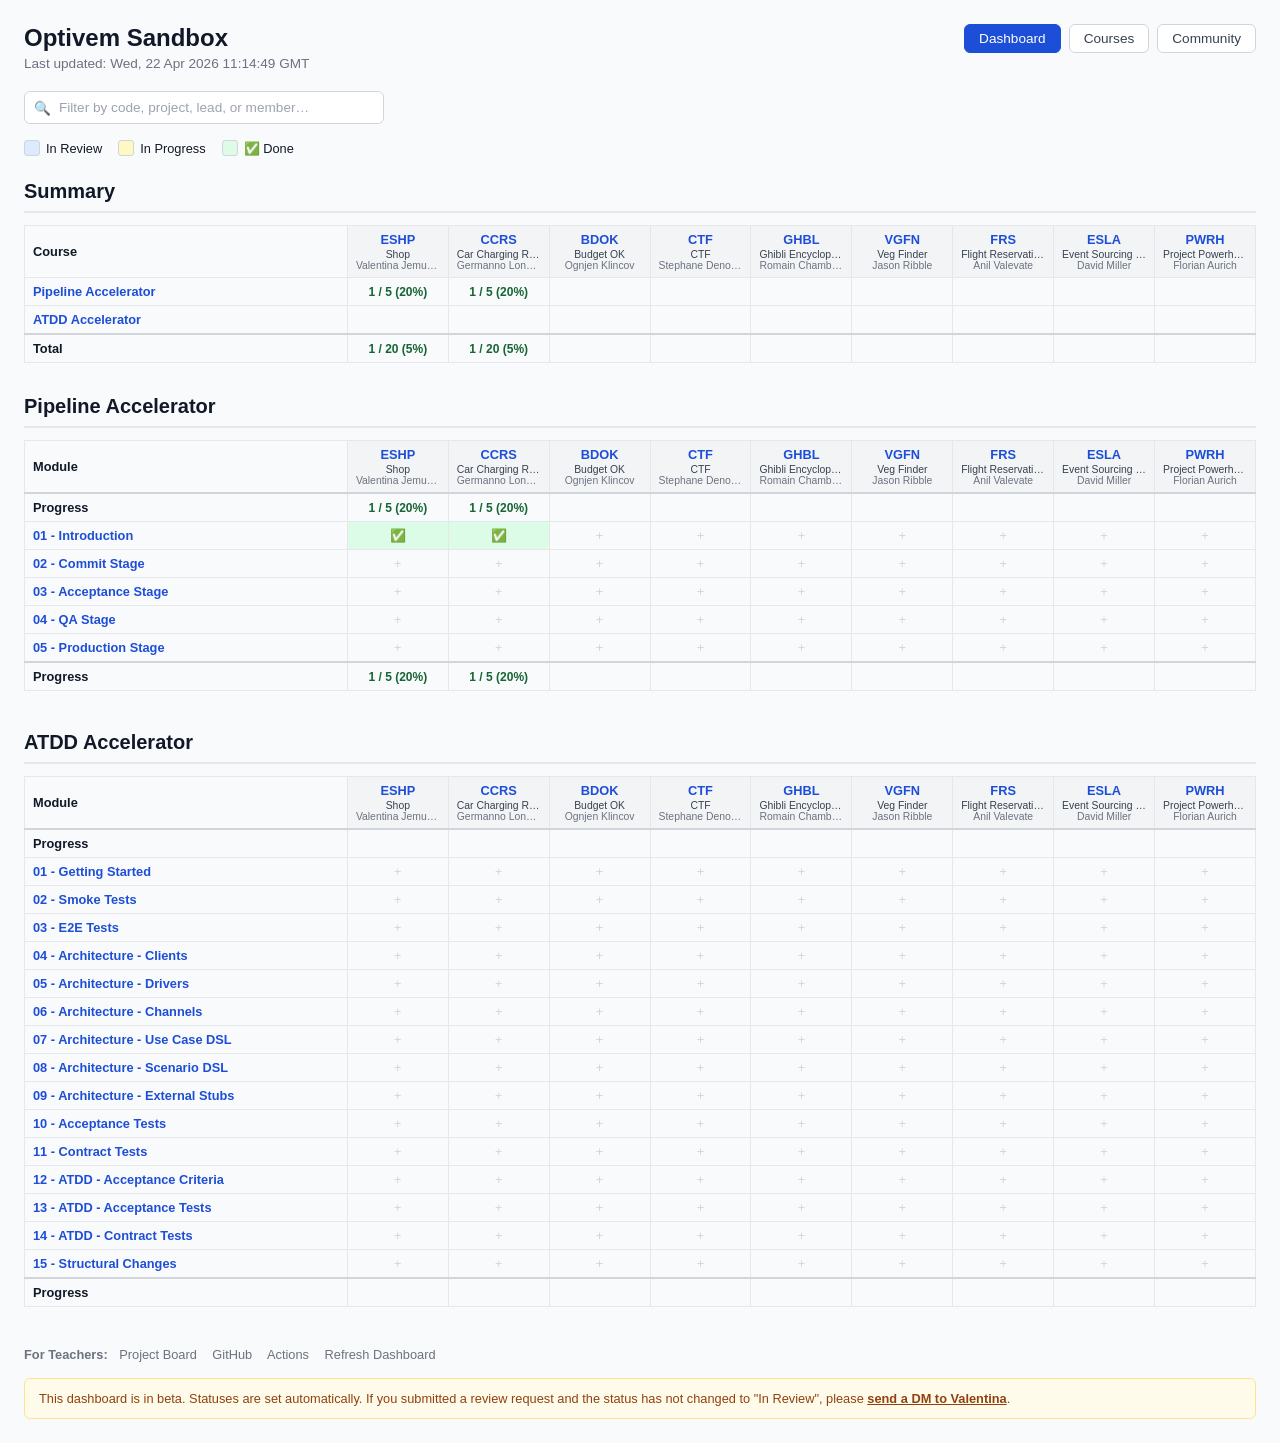
==== commit 4cd26b5f: "chore: regenerate dashboard [skip ci]" ====
--- a/docs/index.html
+++ b/docs/index.html
@@ -101,7 +101,7 @@
   <div class="header">
     <div class="header-left">
       <h1>Optivem Sandbox</h1>
-      <p class="subtitle">Last updated: Wed, 22 Apr 2026 10:35:16 GMT</p>
+      <p class="subtitle">Last updated: Wed, 22 Apr 2026 11:14:49 GMT</p>
     </div>
     <nav class="nav-tabs">
       <span class="nav-tab active">Dashboard</span>
@@ -127,15 +127,15 @@
         <thead>
           <tr>
             <th class="summary-label">Course</th>
-            <th class="project-header" title="Shop — 2 / 40 modules completed (5%)"><a href="https://github.com/optivem/shop" target="_blank" rel="noopener" title="Shop">ESHP</a><div class="project-full-name">Shop</div><div class="project-lead">Valentina Jemuovic</div></th>
-            <th class="project-header" title="Car Charging Reservation System — 2 / 40 modules completed (5%)"><a href="https://github.com/longhibeck/car-charging-reservation-system" target="_blank" rel="noopener" title="Car Charging Reservation System">CCRS</a><div class="project-full-name">Car Charging Reservation System</div><div class="project-lead">Germanno Longhi Beck</div></th>
-            <th class="project-header" title="Budget OK — 0 / 40 modules completed (0%)"><a href="https://github.com/ognjenkl/budget-ok" target="_blank" rel="noopener" title="Budget OK">BDOK</a><div class="project-full-name">Budget OK</div><div class="project-lead">Ognjen Klincov</div></th>
-            <th class="project-header" title="CTF — 0 / 40 modules completed (0%)"><a href="https://github.com/CurlyFire/ctf-sandbox" target="_blank" rel="noopener" title="CTF">CTF</a><div class="project-full-name">CTF</div><div class="project-lead">Stephane Denomme</div></th>
-            <th class="project-header" title="Ghibli Encyclopedia — 0 / 40 modules completed (0%)"><a href="https://github.com/RomainChamb/ghibli-encyclopedia" target="_blank" rel="noopener" title="Ghibli Encyclopedia">GHBL</a><div class="project-full-name">Ghibli Encyclopedia</div><div class="project-lead">Romain Chambonnier</div></th>
-            <th class="project-header" title="Veg Finder — 0 / 40 modules completed (0%)"><a href="https://github.com/jasonribble/veg-finder" target="_blank" rel="noopener" title="Veg Finder">VGFN</a><div class="project-full-name">Veg Finder</div><div class="project-lead">Jason Ribble</div></th>
-            <th class="project-header" title="Flight Reservation System (FRS) — 0 / 40 modules completed (0%)"><a href="https://github.com/ArkCase/atdd-flight-reserve" target="_blank" rel="noopener" title="Flight Reservation System (FRS)">FRS</a><div class="project-full-name">Flight Reservation System (FRS)</div><div class="project-lead">Anil Valevate</div></th>
-            <th class="project-header" title="Event Sourcing Learning Application — 0 / 40 modules completed (0%)"><a href="https://github.com/david-oc-miller/event-sourcing-demo" target="_blank" rel="noopener" title="Event Sourcing Learning Application">ESLA</a><div class="project-full-name">Event Sourcing Learning Application</div><div class="project-lead">David Miller</div></th>
-            <th class="project-header" title="Project Powerhouse — 0 / 40 modules completed (0%)"><a href="https://github.com/vilosia-ai/demo-customer-portal" target="_blank" rel="noopener" title="Project Powerhouse">PWRH</a><div class="project-full-name">Project Powerhouse</div><div class="project-lead">Florian Aurich</div></th>
+            <th class="project-header" title="Shop — 1 / 20 modules completed (5%)"><a href="https://github.com/optivem/shop" target="_blank" rel="noopener" title="Shop">ESHP</a><div class="project-full-name">Shop</div><div class="project-lead">Valentina Jemuovic</div></th>
+            <th class="project-header" title="Car Charging Reservation System — 1 / 20 modules completed (5%)"><a href="https://github.com/longhibeck/car-charging-reservation-system" target="_blank" rel="noopener" title="Car Charging Reservation System">CCRS</a><div class="project-full-name">Car Charging Reservation System</div><div class="project-lead">Germanno Longhi Beck</div></th>
+            <th class="project-header" title="Budget OK — 0 / 20 modules completed (0%)"><a href="https://github.com/ognjenkl/budget-ok" target="_blank" rel="noopener" title="Budget OK">BDOK</a><div class="project-full-name">Budget OK</div><div class="project-lead">Ognjen Klincov</div></th>
+            <th class="project-header" title="CTF — 0 / 20 modules completed (0%)"><a href="https://github.com/CurlyFire/ctf-sandbox" target="_blank" rel="noopener" title="CTF">CTF</a><div class="project-full-name">CTF</div><div class="project-lead">Stephane Denomme</div></th>
+            <th class="project-header" title="Ghibli Encyclopedia — 0 / 20 modules completed (0%)"><a href="https://github.com/RomainChamb/ghibli-encyclopedia" target="_blank" rel="noopener" title="Ghibli Encyclopedia">GHBL</a><div class="project-full-name">Ghibli Encyclopedia</div><div class="project-lead">Romain Chambonnier</div></th>
+            <th class="project-header" title="Veg Finder — 0 / 20 modules completed (0%)"><a href="https://github.com/jasonribble/veg-finder" target="_blank" rel="noopener" title="Veg Finder">VGFN</a><div class="project-full-name">Veg Finder</div><div class="project-lead">Jason Ribble</div></th>
+            <th class="project-header" title="Flight Reservation System (FRS) — 0 / 20 modules completed (0%)"><a href="https://github.com/ArkCase/atdd-flight-reserve" target="_blank" rel="noopener" title="Flight Reservation System (FRS)">FRS</a><div class="project-full-name">Flight Reservation System (FRS)</div><div class="project-lead">Anil Valevate</div></th>
+            <th class="project-header" title="Event Sourcing Learning Application — 0 / 20 modules completed (0%)"><a href="https://github.com/david-oc-miller/event-sourcing-demo" target="_blank" rel="noopener" title="Event Sourcing Learning Application">ESLA</a><div class="project-full-name">Event Sourcing Learning Application</div><div class="project-lead">David Miller</div></th>
+            <th class="project-header" title="Project Powerhouse — 0 / 20 modules completed (0%)"><a href="https://github.com/vilosia-ai/demo-customer-portal" target="_blank" rel="noopener" title="Project Powerhouse">PWRH</a><div class="project-full-name">Project Powerhouse</div><div class="project-lead">Florian Aurich</div></th>
           </tr>
         </thead>
         <tbody>
@@ -163,34 +163,10 @@
               <td class="cell progress-cell progress-none"></td>
               <td class="cell progress-cell progress-none"></td>
           </tr>
-          <tr>
-            <td class="summary-label"><a href="#course-atdd">ATDD Accelerator</a></td>
-              <td class="cell progress-cell progress-none"></td>
-              <td class="cell progress-cell progress-none"></td>
-              <td class="cell progress-cell progress-none"></td>
-              <td class="cell progress-cell progress-none"></td>
-              <td class="cell progress-cell progress-none"></td>
-              <td class="cell progress-cell progress-none"></td>
-              <td class="cell progress-cell progress-none"></td>
-              <td class="cell progress-cell progress-none"></td>
-              <td class="cell progress-cell progress-none"></td>
-          </tr>
-          <tr>
-            <td class="summary-label"><a href="#course-pipeline">Pipeline Accelerator</a></td>
-              <td class="cell progress-cell progress-active">1 / 5 (20%)</td>
-              <td class="cell progress-cell progress-active">1 / 5 (20%)</td>
-              <td class="cell progress-cell progress-none"></td>
-              <td class="cell progress-cell progress-none"></td>
-              <td class="cell progress-cell progress-none"></td>
-              <td class="cell progress-cell progress-none"></td>
-              <td class="cell progress-cell progress-none"></td>
-              <td class="cell progress-cell progress-none"></td>
-              <td class="cell progress-cell progress-none"></td>
-          </tr>
           <tr class="progress-row">
             <td class="summary-label"><strong>Total</strong></td>
-              <td class="cell progress-cell progress-active">2 / 40 (5%)</td>
-              <td class="cell progress-cell progress-active">2 / 40 (5%)</td>
+              <td class="cell progress-cell progress-active">1 / 20 (5%)</td>
+              <td class="cell progress-cell progress-active">1 / 20 (5%)</td>
               <td class="cell progress-cell progress-none"></td>
               <td class="cell progress-cell progress-none"></td>
               <td class="cell progress-cell progress-none"></td>
@@ -527,342 +503,6 @@
             <td class="module-name"><strong>Progress</strong></td>
               <td class="cell progress-cell progress-none"></td>
               <td class="cell progress-cell progress-none"></td>
-              <td class="cell progress-cell progress-none"></td>
-              <td class="cell progress-cell progress-none"></td>
-              <td class="cell progress-cell progress-none"></td>
-              <td class="cell progress-cell progress-none"></td>
-              <td class="cell progress-cell progress-none"></td>
-              <td class="cell progress-cell progress-none"></td>
-              <td class="cell progress-cell progress-none"></td>
-          </tr>
-        </tbody>
-      </table>
-    </div>
-  </div>
-
-  <div class="course-section" id="course-atdd">
-    <h2 class="course-title">ATDD Accelerator</h2>
-    <div class="table-wrapper">
-      <table>
-        <thead>
-          <tr>
-            <th class="module-name">Module</th>
-            <th class="project-header" title="Shop — 0 / 15 modules completed (0%)"><a href="https://github.com/optivem/shop" target="_blank" rel="noopener" title="Shop">ESHP</a><div class="project-full-name">Shop</div><div class="project-lead">Valentina Jemuovic</div></th>
-            <th class="project-header" title="Car Charging Reservation System — 0 / 15 modules completed (0%)"><a href="https://github.com/longhibeck/car-charging-reservation-system" target="_blank" rel="noopener" title="Car Charging Reservation System">CCRS</a><div class="project-full-name">Car Charging Reservation System</div><div class="project-lead">Germanno Longhi Beck</div></th>
-            <th class="project-header" title="Budget OK — 0 / 15 modules completed (0%)"><a href="https://github.com/ognjenkl/budget-ok" target="_blank" rel="noopener" title="Budget OK">BDOK</a><div class="project-full-name">Budget OK</div><div class="project-lead">Ognjen Klincov</div></th>
-            <th class="project-header" title="CTF — 0 / 15 modules completed (0%)"><a href="https://github.com/CurlyFire/ctf-sandbox" target="_blank" rel="noopener" title="CTF">CTF</a><div class="project-full-name">CTF</div><div class="project-lead">Stephane Denomme</div></th>
-            <th class="project-header" title="Ghibli Encyclopedia — 0 / 15 modules completed (0%)"><a href="https://github.com/RomainChamb/ghibli-encyclopedia" target="_blank" rel="noopener" title="Ghibli Encyclopedia">GHBL</a><div class="project-full-name">Ghibli Encyclopedia</div><div class="project-lead">Romain Chambonnier</div></th>
-            <th class="project-header" title="Veg Finder — 0 / 15 modules completed (0%)"><a href="https://github.com/jasonribble/veg-finder" target="_blank" rel="noopener" title="Veg Finder">VGFN</a><div class="project-full-name">Veg Finder</div><div class="project-lead">Jason Ribble</div></th>
-            <th class="project-header" title="Flight Reservation System (FRS) — 0 / 15 modules completed (0%)"><a href="https://github.com/ArkCase/atdd-flight-reserve" target="_blank" rel="noopener" title="Flight Reservation System (FRS)">FRS</a><div class="project-full-name">Flight Reservation System (FRS)</div><div class="project-lead">Anil Valevate</div></th>
-            <th class="project-header" title="Event Sourcing Learning Application — 0 / 15 modules completed (0%)"><a href="https://github.com/david-oc-miller/event-sourcing-demo" target="_blank" rel="noopener" title="Event Sourcing Learning Application">ESLA</a><div class="project-full-name">Event Sourcing Learning Application</div><div class="project-lead">David Miller</div></th>
-            <th class="project-header" title="Project Powerhouse — 0 / 15 modules completed (0%)"><a href="https://github.com/vilosia-ai/demo-customer-portal" target="_blank" rel="noopener" title="Project Powerhouse">PWRH</a><div class="project-full-name">Project Powerhouse</div><div class="project-lead">Florian Aurich</div></th>
-          </tr>
-          <tr class="progress-row">
-            <td class="module-name"><strong>Progress</strong></td>
-              <td class="cell progress-cell progress-none"></td>
-              <td class="cell progress-cell progress-none"></td>
-              <td class="cell progress-cell progress-none"></td>
-              <td class="cell progress-cell progress-none"></td>
-              <td class="cell progress-cell progress-none"></td>
-              <td class="cell progress-cell progress-none"></td>
-              <td class="cell progress-cell progress-none"></td>
-              <td class="cell progress-cell progress-none"></td>
-              <td class="cell progress-cell progress-none"></td>
-          </tr>
-        </thead>
-        <tbody>
-          <tr>
-            <td class="module-name"><a href="https://optivem.thinkific.com/courses/take/atdd/texts/73358802-overview" target="_blank" rel="noopener">01 - Getting Started</a></td>
-              <td class="cell cell-missing"><a href="https://github.com/optivem/sandbox/issues/new?title=01%20-%20Getting%20Started&body=%3E%20**%E2%9A%A0%EF%B8%8F%20This%20ticket%20is%20auto-generated.%20Please%20do%20not%20change%20the%20title%20or%20contents%20below.%20Just%20click%20the%20%22Create%22%20button%20below.%20After%20a%20few%20minutes%2C%20the%20ticket%20will%20be%20automatically%20assigned%20to%20a%20reviewer%20%E2%80%94%20no%20further%20action%20needed.%20You%20can%20add%20comments%20after%20the%20ticket%20is%20created.**%0A%0A%23%23%23%20Course%0A%0AATDD%20Accelerator%0A%0A%23%23%23%20Project%0A%0AShop%0A%0A%23%23%23%20Module%0A%0A01%20-%20Getting%20Started%0A%0A%3E%20**%E2%9A%A0%EF%B8%8F%20This%20ticket%20is%20auto-generated.%20Please%20do%20not%20change%20the%20title%20or%20contents%20below.%20Just%20click%20the%20%22Create%22%20button%20below.%20After%20a%20few%20minutes%2C%20the%20ticket%20will%20be%20automatically%20assigned%20to%20a%20reviewer%20%E2%80%94%20no%20further%20action%20needed.%20You%20can%20add%20comments%20after%20the%20ticket%20is%20created.**" target="_blank" rel="noopener" title="Create ticket for ESHP - 01 - Getting Started">+</a></td>
-              <td class="cell cell-missing"><a href="https://github.com/optivem/sandbox/issues/new?title=01%20-%20Getting%20Started&body=%3E%20**%E2%9A%A0%EF%B8%8F%20This%20ticket%20is%20auto-generated.%20Please%20do%20not%20change%20the%20title%20or%20contents%20below.%20Just%20click%20the%20%22Create%22%20button%20below.%20After%20a%20few%20minutes%2C%20the%20ticket%20will%20be%20automatically%20assigned%20to%20a%20reviewer%20%E2%80%94%20no%20further%20action%20needed.%20You%20can%20add%20comments%20after%20the%20ticket%20is%20created.**%0A%0A%23%23%23%20Course%0A%0AATDD%20Accelerator%0A%0A%23%23%23%20Project%0A%0ACar%20Charging%20Reservation%20System%0A%0A%23%23%23%20Module%0A%0A01%20-%20Getting%20Started%0A%0A%3E%20**%E2%9A%A0%EF%B8%8F%20This%20ticket%20is%20auto-generated.%20Please%20do%20not%20change%20the%20title%20or%20contents%20below.%20Just%20click%20the%20%22Create%22%20button%20below.%20After%20a%20few%20minutes%2C%20the%20ticket%20will%20be%20automatically%20assigned%20to%20a%20reviewer%20%E2%80%94%20no%20further%20action%20needed.%20You%20can%20add%20comments%20after%20the%20ticket%20is%20created.**" target="_blank" rel="noopener" title="Create ticket for CCRS - 01 - Getting Started">+</a></td>
-              <td class="cell cell-missing"><a href="https://github.com/optivem/sandbox/issues/new?title=01%20-%20Getting%20Started&body=%3E%20**%E2%9A%A0%EF%B8%8F%20This%20ticket%20is%20auto-generated.%20Please%20do%20not%20change%20the%20title%20or%20contents%20below.%20Just%20click%20the%20%22Create%22%20button%20below.%20After%20a%20few%20minutes%2C%20the%20ticket%20will%20be%20automatically%20assigned%20to%20a%20reviewer%20%E2%80%94%20no%20further%20action%20needed.%20You%20can%20add%20comments%20after%20the%20ticket%20is%20created.**%0A%0A%23%23%23%20Course%0A%0AATDD%20Accelerator%0A%0A%23%23%23%20Project%0A%0ABudget%20OK%0A%0A%23%23%23%20Module%0A%0A01%20-%20Getting%20Started%0A%0A%3E%20**%E2%9A%A0%EF%B8%8F%20This%20ticket%20is%20auto-generated.%20Please%20do%20not%20change%20the%20title%20or%20contents%20below.%20Just%20click%20the%20%22Create%22%20button%20below.%20After%20a%20few%20minutes%2C%20the%20ticket%20will%20be%20automatically%20assigned%20to%20a%20reviewer%20%E2%80%94%20no%20further%20action%20needed.%20You%20can%20add%20comments%20after%20the%20ticket%20is%20created.**" target="_blank" rel="noopener" title="Create ticket for BDOK - 01 - Getting Started">+</a></td>
-              <td class="cell cell-missing"><a href="https://github.com/optivem/sandbox/issues/new?title=01%20-%20Getting%20Started&body=%3E%20**%E2%9A%A0%EF%B8%8F%20This%20ticket%20is%20auto-generated.%20Please%20do%20not%20change%20the%20title%20or%20contents%20below.%20Just%20click%20the%20%22Create%22%20button%20below.%20After%20a%20few%20minutes%2C%20the%20ticket%20will%20be%20automatically%20assigned%20to%20a%20reviewer%20%E2%80%94%20no%20further%20action%20needed.%20You%20can%20add%20comments%20after%20the%20ticket%20is%20created.**%0A%0A%23%23%23%20Course%0A%0AATDD%20Accelerator%0A%0A%23%23%23%20Project%0A%0ACTF%0A%0A%23%23%23%20Module%0A%0A01%20-%20Getting%20Started%0A%0A%3E%20**%E2%9A%A0%EF%B8%8F%20This%20ticket%20is%20auto-generated.%20Please%20do%20not%20change%20the%20title%20or%20contents%20below.%20Just%20click%20the%20%22Create%22%20button%20below.%20After%20a%20few%20minutes%2C%20the%20ticket%20will%20be%20automatically%20assigned%20to%20a%20reviewer%20%E2%80%94%20no%20further%20action%20needed.%20You%20can%20add%20comments%20after%20the%20ticket%20is%20created.**" target="_blank" rel="noopener" title="Create ticket for CTF - 01 - Getting Started">+</a></td>
-              <td class="cell cell-missing"><a href="https://github.com/optivem/sandbox/issues/new?title=01%20-%20Getting%20Started&body=%3E%20**%E2%9A%A0%EF%B8%8F%20This%20ticket%20is%20auto-generated.%20Please%20do%20not%20change%20the%20title%20or%20contents%20below.%20Just%20click%20the%20%22Create%22%20button%20below.%20After%20a%20few%20minutes%2C%20the%20ticket%20will%20be%20automatically%20assigned%20to%20a%20reviewer%20%E2%80%94%20no%20further%20action%20needed.%20You%20can%20add%20comments%20after%20the%20ticket%20is%20created.**%0A%0A%23%23%23%20Course%0A%0AATDD%20Accelerator%0A%0A%23%23%23%20Project%0A%0AGhibli%20Encyclopedia%0A%0A%23%23%23%20Module%0A%0A01%20-%20Getting%20Started%0A%0A%3E%20**%E2%9A%A0%EF%B8%8F%20This%20ticket%20is%20auto-generated.%20Please%20do%20not%20change%20the%20title%20or%20contents%20below.%20Just%20click%20the%20%22Create%22%20button%20below.%20After%20a%20few%20minutes%2C%20the%20ticket%20will%20be%20automatically%20assigned%20to%20a%20reviewer%20%E2%80%94%20no%20further%20action%20needed.%20You%20can%20add%20comments%20after%20the%20ticket%20is%20created.**" target="_blank" rel="noopener" title="Create ticket for GHBL - 01 - Getting Started">+</a></td>
-              <td class="cell cell-missing"><a href="https://github.com/optivem/sandbox/issues/new?title=01%20-%20Getting%20Started&body=%3E%20**%E2%9A%A0%EF%B8%8F%20This%20ticket%20is%20auto-generated.%20Please%20do%20not%20change%20the%20title%20or%20contents%20below.%20Just%20click%20the%20%22Create%22%20button%20below.%20After%20a%20few%20minutes%2C%20the%20ticket%20will%20be%20automatically%20assigned%20to%20a%20reviewer%20%E2%80%94%20no%20further%20action%20needed.%20You%20can%20add%20comments%20after%20the%20ticket%20is%20created.**%0A%0A%23%23%23%20Course%0A%0AATDD%20Accelerator%0A%0A%23%23%23%20Project%0A%0AVeg%20Finder%0A%0A%23%23%23%20Module%0A%0A01%20-%20Getting%20Started%0A%0A%3E%20**%E2%9A%A0%EF%B8%8F%20This%20ticket%20is%20auto-generated.%20Please%20do%20not%20change%20the%20title%20or%20contents%20below.%20Just%20click%20the%20%22Create%22%20button%20below.%20After%20a%20few%20minutes%2C%20the%20ticket%20will%20be%20automatically%20assigned%20to%20a%20reviewer%20%E2%80%94%20no%20further%20action%20needed.%20You%20can%20add%20comments%20after%20the%20ticket%20is%20created.**" target="_blank" rel="noopener" title="Create ticket for VGFN - 01 - Getting Started">+</a></td>
-              <td class="cell cell-missing"><a href="https://github.com/optivem/sandbox/issues/new?title=01%20-%20Getting%20Started&body=%3E%20**%E2%9A%A0%EF%B8%8F%20This%20ticket%20is%20auto-generated.%20Please%20do%20not%20change%20the%20title%20or%20contents%20below.%20Just%20click%20the%20%22Create%22%20button%20below.%20After%20a%20few%20minutes%2C%20the%20ticket%20will%20be%20automatically%20assigned%20to%20a%20reviewer%20%E2%80%94%20no%20further%20action%20needed.%20You%20can%20add%20comments%20after%20the%20ticket%20is%20created.**%0A%0A%23%23%23%20Course%0A%0AATDD%20Accelerator%0A%0A%23%23%23%20Project%0A%0AFlight%20Reservation%20System%20(FRS)%0A%0A%23%23%23%20Module%0A%0A01%20-%20Getting%20Started%0A%0A%3E%20**%E2%9A%A0%EF%B8%8F%20This%20ticket%20is%20auto-generated.%20Please%20do%20not%20change%20the%20title%20or%20contents%20below.%20Just%20click%20the%20%22Create%22%20button%20below.%20After%20a%20few%20minutes%2C%20the%20ticket%20will%20be%20automatically%20assigned%20to%20a%20reviewer%20%E2%80%94%20no%20further%20action%20needed.%20You%20can%20add%20comments%20after%20the%20ticket%20is%20created.**" target="_blank" rel="noopener" title="Create ticket for FRS - 01 - Getting Started">+</a></td>
-              <td class="cell cell-missing"><a href="https://github.com/optivem/sandbox/issues/new?title=01%20-%20Getting%20Started&body=%3E%20**%E2%9A%A0%EF%B8%8F%20This%20ticket%20is%20auto-generated.%20Please%20do%20not%20change%20the%20title%20or%20contents%20below.%20Just%20click%20the%20%22Create%22%20button%20below.%20After%20a%20few%20minutes%2C%20the%20ticket%20will%20be%20automatically%20assigned%20to%20a%20reviewer%20%E2%80%94%20no%20further%20action%20needed.%20You%20can%20add%20comments%20after%20the%20ticket%20is%20created.**%0A%0A%23%23%23%20Course%0A%0AATDD%20Accelerator%0A%0A%23%23%23%20Project%0A%0AEvent%20Sourcing%20Learning%20Application%0A%0A%23%23%23%20Module%0A%0A01%20-%20Getting%20Started%0A%0A%3E%20**%E2%9A%A0%EF%B8%8F%20This%20ticket%20is%20auto-generated.%20Please%20do%20not%20change%20the%20title%20or%20contents%20below.%20Just%20click%20the%20%22Create%22%20button%20below.%20After%20a%20few%20minutes%2C%20the%20ticket%20will%20be%20automatically%20assigned%20to%20a%20reviewer%20%E2%80%94%20no%20further%20action%20needed.%20You%20can%20add%20comments%20after%20the%20ticket%20is%20created.**" target="_blank" rel="noopener" title="Create ticket for ESLA - 01 - Getting Started">+</a></td>
-              <td class="cell cell-missing"><a href="https://github.com/optivem/sandbox/issues/new?title=01%20-%20Getting%20Started&body=%3E%20**%E2%9A%A0%EF%B8%8F%20This%20ticket%20is%20auto-generated.%20Please%20do%20not%20change%20the%20title%20or%20contents%20below.%20Just%20click%20the%20%22Create%22%20button%20below.%20After%20a%20few%20minutes%2C%20the%20ticket%20will%20be%20automatically%20assigned%20to%20a%20reviewer%20%E2%80%94%20no%20further%20action%20needed.%20You%20can%20add%20comments%20after%20the%20ticket%20is%20created.**%0A%0A%23%23%23%20Course%0A%0AATDD%20Accelerator%0A%0A%23%23%23%20Project%0A%0AProject%20Powerhouse%0A%0A%23%23%23%20Module%0A%0A01%20-%20Getting%20Started%0A%0A%3E%20**%E2%9A%A0%EF%B8%8F%20This%20ticket%20is%20auto-generated.%20Please%20do%20not%20change%20the%20title%20or%20contents%20below.%20Just%20click%20the%20%22Create%22%20button%20below.%20After%20a%20few%20minutes%2C%20the%20ticket%20will%20be%20automatically%20assigned%20to%20a%20reviewer%20%E2%80%94%20no%20further%20action%20needed.%20You%20can%20add%20comments%20after%20the%20ticket%20is%20created.**" target="_blank" rel="noopener" title="Create ticket for PWRH - 01 - Getting Started">+</a></td>
-          </tr>
-          <tr>
-            <td class="module-name"><a href="https://optivem.thinkific.com/courses/take/atdd/texts/73483348-overview" target="_blank" rel="noopener">02 - Smoke Tests</a></td>
-              <td class="cell cell-missing"><a href="https://github.com/optivem/sandbox/issues/new?title=02%20-%20Smoke%20Tests&body=%3E%20**%E2%9A%A0%EF%B8%8F%20This%20ticket%20is%20auto-generated.%20Please%20do%20not%20change%20the%20title%20or%20contents%20below.%20Just%20click%20the%20%22Create%22%20button%20below.%20After%20a%20few%20minutes%2C%20the%20ticket%20will%20be%20automatically%20assigned%20to%20a%20reviewer%20%E2%80%94%20no%20further%20action%20needed.%20You%20can%20add%20comments%20after%20the%20ticket%20is%20created.**%0A%0A%23%23%23%20Course%0A%0AATDD%20Accelerator%0A%0A%23%23%23%20Project%0A%0AShop%0A%0A%23%23%23%20Module%0A%0A02%20-%20Smoke%20Tests%0A%0A%3E%20**%E2%9A%A0%EF%B8%8F%20This%20ticket%20is%20auto-generated.%20Please%20do%20not%20change%20the%20title%20or%20contents%20below.%20Just%20click%20the%20%22Create%22%20button%20below.%20After%20a%20few%20minutes%2C%20the%20ticket%20will%20be%20automatically%20assigned%20to%20a%20reviewer%20%E2%80%94%20no%20further%20action%20needed.%20You%20can%20add%20comments%20after%20the%20ticket%20is%20created.**" target="_blank" rel="noopener" title="Create ticket for ESHP - 02 - Smoke Tests">+</a></td>
-              <td class="cell cell-missing"><a href="https://github.com/optivem/sandbox/issues/new?title=02%20-%20Smoke%20Tests&body=%3E%20**%E2%9A%A0%EF%B8%8F%20This%20ticket%20is%20auto-generated.%20Please%20do%20not%20change%20the%20title%20or%20contents%20below.%20Just%20click%20the%20%22Create%22%20button%20below.%20After%20a%20few%20minutes%2C%20the%20ticket%20will%20be%20automatically%20assigned%20to%20a%20reviewer%20%E2%80%94%20no%20further%20action%20needed.%20You%20can%20add%20comments%20after%20the%20ticket%20is%20created.**%0A%0A%23%23%23%20Course%0A%0AATDD%20Accelerator%0A%0A%23%23%23%20Project%0A%0ACar%20Charging%20Reservation%20System%0A%0A%23%23%23%20Module%0A%0A02%20-%20Smoke%20Tests%0A%0A%3E%20**%E2%9A%A0%EF%B8%8F%20This%20ticket%20is%20auto-generated.%20Please%20do%20not%20change%20the%20title%20or%20contents%20below.%20Just%20click%20the%20%22Create%22%20button%20below.%20After%20a%20few%20minutes%2C%20the%20ticket%20will%20be%20automatically%20assigned%20to%20a%20reviewer%20%E2%80%94%20no%20further%20action%20needed.%20You%20can%20add%20comments%20after%20the%20ticket%20is%20created.**" target="_blank" rel="noopener" title="Create ticket for CCRS - 02 - Smoke Tests">+</a></td>
-              <td class="cell cell-missing"><a href="https://github.com/optivem/sandbox/issues/new?title=02%20-%20Smoke%20Tests&body=%3E%20**%E2%9A%A0%EF%B8%8F%20This%20ticket%20is%20auto-generated.%20Please%20do%20not%20change%20the%20title%20or%20contents%20below.%20Just%20click%20the%20%22Create%22%20button%20below.%20After%20a%20few%20minutes%2C%20the%20ticket%20will%20be%20automatically%20assigned%20to%20a%20reviewer%20%E2%80%94%20no%20further%20action%20needed.%20You%20can%20add%20comments%20after%20the%20ticket%20is%20created.**%0A%0A%23%23%23%20Course%0A%0AATDD%20Accelerator%0A%0A%23%23%23%20Project%0A%0ABudget%20OK%0A%0A%23%23%23%20Module%0A%0A02%20-%20Smoke%20Tests%0A%0A%3E%20**%E2%9A%A0%EF%B8%8F%20This%20ticket%20is%20auto-generated.%20Please%20do%20not%20change%20the%20title%20or%20contents%20below.%20Just%20click%20the%20%22Create%22%20button%20below.%20After%20a%20few%20minutes%2C%20the%20ticket%20will%20be%20automatically%20assigned%20to%20a%20reviewer%20%E2%80%94%20no%20further%20action%20needed.%20You%20can%20add%20comments%20after%20the%20ticket%20is%20created.**" target="_blank" rel="noopener" title="Create ticket for BDOK - 02 - Smoke Tests">+</a></td>
-              <td class="cell cell-missing"><a href="https://github.com/optivem/sandbox/issues/new?title=02%20-%20Smoke%20Tests&body=%3E%20**%E2%9A%A0%EF%B8%8F%20This%20ticket%20is%20auto-generated.%20Please%20do%20not%20change%20the%20title%20or%20contents%20below.%20Just%20click%20the%20%22Create%22%20button%20below.%20After%20a%20few%20minutes%2C%20the%20ticket%20will%20be%20automatically%20assigned%20to%20a%20reviewer%20%E2%80%94%20no%20further%20action%20needed.%20You%20can%20add%20comments%20after%20the%20ticket%20is%20created.**%0A%0A%23%23%23%20Course%0A%0AATDD%20Accelerator%0A%0A%23%23%23%20Project%0A%0ACTF%0A%0A%23%23%23%20Module%0A%0A02%20-%20Smoke%20Tests%0A%0A%3E%20**%E2%9A%A0%EF%B8%8F%20This%20ticket%20is%20auto-generated.%20Please%20do%20not%20change%20the%20title%20or%20contents%20below.%20Just%20click%20the%20%22Create%22%20button%20below.%20After%20a%20few%20minutes%2C%20the%20ticket%20will%20be%20automatically%20assigned%20to%20a%20reviewer%20%E2%80%94%20no%20further%20action%20needed.%20You%20can%20add%20comments%20after%20the%20ticket%20is%20created.**" target="_blank" rel="noopener" title="Create ticket for CTF - 02 - Smoke Tests">+</a></td>
-              <td class="cell cell-missing"><a href="https://github.com/optivem/sandbox/issues/new?title=02%20-%20Smoke%20Tests&body=%3E%20**%E2%9A%A0%EF%B8%8F%20This%20ticket%20is%20auto-generated.%20Please%20do%20not%20change%20the%20title%20or%20contents%20below.%20Just%20click%20the%20%22Create%22%20button%20below.%20After%20a%20few%20minutes%2C%20the%20ticket%20will%20be%20automatically%20assigned%20to%20a%20reviewer%20%E2%80%94%20no%20further%20action%20needed.%20You%20can%20add%20comments%20after%20the%20ticket%20is%20created.**%0A%0A%23%23%23%20Course%0A%0AATDD%20Accelerator%0A%0A%23%23%23%20Project%0A%0AGhibli%20Encyclopedia%0A%0A%23%23%23%20Module%0A%0A02%20-%20Smoke%20Tests%0A%0A%3E%20**%E2%9A%A0%EF%B8%8F%20This%20ticket%20is%20auto-generated.%20Please%20do%20not%20change%20the%20title%20or%20contents%20below.%20Just%20click%20the%20%22Create%22%20button%20below.%20After%20a%20few%20minutes%2C%20the%20ticket%20will%20be%20automatically%20assigned%20to%20a%20reviewer%20%E2%80%94%20no%20further%20action%20needed.%20You%20can%20add%20comments%20after%20the%20ticket%20is%20created.**" target="_blank" rel="noopener" title="Create ticket for GHBL - 02 - Smoke Tests">+</a></td>
-              <td class="cell cell-missing"><a href="https://github.com/optivem/sandbox/issues/new?title=02%20-%20Smoke%20Tests&body=%3E%20**%E2%9A%A0%EF%B8%8F%20This%20ticket%20is%20auto-generated.%20Please%20do%20not%20change%20the%20title%20or%20contents%20below.%20Just%20click%20the%20%22Create%22%20button%20below.%20After%20a%20few%20minutes%2C%20the%20ticket%20will%20be%20automatically%20assigned%20to%20a%20reviewer%20%E2%80%94%20no%20further%20action%20needed.%20You%20can%20add%20comments%20after%20the%20ticket%20is%20created.**%0A%0A%23%23%23%20Course%0A%0AATDD%20Accelerator%0A%0A%23%23%23%20Project%0A%0AVeg%20Finder%0A%0A%23%23%23%20Module%0A%0A02%20-%20Smoke%20Tests%0A%0A%3E%20**%E2%9A%A0%EF%B8%8F%20This%20ticket%20is%20auto-generated.%20Please%20do%20not%20change%20the%20title%20or%20contents%20below.%20Just%20click%20the%20%22Create%22%20button%20below.%20After%20a%20few%20minutes%2C%20the%20ticket%20will%20be%20automatically%20assigned%20to%20a%20reviewer%20%E2%80%94%20no%20further%20action%20needed.%20You%20can%20add%20comments%20after%20the%20ticket%20is%20created.**" target="_blank" rel="noopener" title="Create ticket for VGFN - 02 - Smoke Tests">+</a></td>
-              <td class="cell cell-missing"><a href="https://github.com/optivem/sandbox/issues/new?title=02%20-%20Smoke%20Tests&body=%3E%20**%E2%9A%A0%EF%B8%8F%20This%20ticket%20is%20auto-generated.%20Please%20do%20not%20change%20the%20title%20or%20contents%20below.%20Just%20click%20the%20%22Create%22%20button%20below.%20After%20a%20few%20minutes%2C%20the%20ticket%20will%20be%20automatically%20assigned%20to%20a%20reviewer%20%E2%80%94%20no%20further%20action%20needed.%20You%20can%20add%20comments%20after%20the%20ticket%20is%20created.**%0A%0A%23%23%23%20Course%0A%0AATDD%20Accelerator%0A%0A%23%23%23%20Project%0A%0AFlight%20Reservation%20System%20(FRS)%0A%0A%23%23%23%20Module%0A%0A02%20-%20Smoke%20Tests%0A%0A%3E%20**%E2%9A%A0%EF%B8%8F%20This%20ticket%20is%20auto-generated.%20Please%20do%20not%20change%20the%20title%20or%20contents%20below.%20Just%20click%20the%20%22Create%22%20button%20below.%20After%20a%20few%20minutes%2C%20the%20ticket%20will%20be%20automatically%20assigned%20to%20a%20reviewer%20%E2%80%94%20no%20further%20action%20needed.%20You%20can%20add%20comments%20after%20the%20ticket%20is%20created.**" target="_blank" rel="noopener" title="Create ticket for FRS - 02 - Smoke Tests">+</a></td>
-              <td class="cell cell-missing"><a href="https://github.com/optivem/sandbox/issues/new?title=02%20-%20Smoke%20Tests&body=%3E%20**%E2%9A%A0%EF%B8%8F%20This%20ticket%20is%20auto-generated.%20Please%20do%20not%20change%20the%20title%20or%20contents%20below.%20Just%20click%20the%20%22Create%22%20button%20below.%20After%20a%20few%20minutes%2C%20the%20ticket%20will%20be%20automatically%20assigned%20to%20a%20reviewer%20%E2%80%94%20no%20further%20action%20needed.%20You%20can%20add%20comments%20after%20the%20ticket%20is%20created.**%0A%0A%23%23%23%20Course%0A%0AATDD%20Accelerator%0A%0A%23%23%23%20Project%0A%0AEvent%20Sourcing%20Learning%20Application%0A%0A%23%23%23%20Module%0A%0A02%20-%20Smoke%20Tests%0A%0A%3E%20**%E2%9A%A0%EF%B8%8F%20This%20ticket%20is%20auto-generated.%20Please%20do%20not%20change%20the%20title%20or%20contents%20below.%20Just%20click%20the%20%22Create%22%20button%20below.%20After%20a%20few%20minutes%2C%20the%20ticket%20will%20be%20automatically%20assigned%20to%20a%20reviewer%20%E2%80%94%20no%20further%20action%20needed.%20You%20can%20add%20comments%20after%20the%20ticket%20is%20created.**" target="_blank" rel="noopener" title="Create ticket for ESLA - 02 - Smoke Tests">+</a></td>
-              <td class="cell cell-missing"><a href="https://github.com/optivem/sandbox/issues/new?title=02%20-%20Smoke%20Tests&body=%3E%20**%E2%9A%A0%EF%B8%8F%20This%20ticket%20is%20auto-generated.%20Please%20do%20not%20change%20the%20title%20or%20contents%20below.%20Just%20click%20the%20%22Create%22%20button%20below.%20After%20a%20few%20minutes%2C%20the%20ticket%20will%20be%20automatically%20assigned%20to%20a%20reviewer%20%E2%80%94%20no%20further%20action%20needed.%20You%20can%20add%20comments%20after%20the%20ticket%20is%20created.**%0A%0A%23%23%23%20Course%0A%0AATDD%20Accelerator%0A%0A%23%23%23%20Project%0A%0AProject%20Powerhouse%0A%0A%23%23%23%20Module%0A%0A02%20-%20Smoke%20Tests%0A%0A%3E%20**%E2%9A%A0%EF%B8%8F%20This%20ticket%20is%20auto-generated.%20Please%20do%20not%20change%20the%20title%20or%20contents%20below.%20Just%20click%20the%20%22Create%22%20button%20below.%20After%20a%20few%20minutes%2C%20the%20ticket%20will%20be%20automatically%20assigned%20to%20a%20reviewer%20%E2%80%94%20no%20further%20action%20needed.%20You%20can%20add%20comments%20after%20the%20ticket%20is%20created.**" target="_blank" rel="noopener" title="Create ticket for PWRH - 02 - Smoke Tests">+</a></td>
-          </tr>
-          <tr>
-            <td class="module-name"><a href="https://optivem.thinkific.com/courses/take/atdd/texts/70107114-overview" target="_blank" rel="noopener">03 - E2E Tests</a></td>
-              <td class="cell cell-missing"><a href="https://github.com/optivem/sandbox/issues/new?title=03%20-%20E2E%20Tests&body=%3E%20**%E2%9A%A0%EF%B8%8F%20This%20ticket%20is%20auto-generated.%20Please%20do%20not%20change%20the%20title%20or%20contents%20below.%20Just%20click%20the%20%22Create%22%20button%20below.%20After%20a%20few%20minutes%2C%20the%20ticket%20will%20be%20automatically%20assigned%20to%20a%20reviewer%20%E2%80%94%20no%20further%20action%20needed.%20You%20can%20add%20comments%20after%20the%20ticket%20is%20created.**%0A%0A%23%23%23%20Course%0A%0AATDD%20Accelerator%0A%0A%23%23%23%20Project%0A%0AShop%0A%0A%23%23%23%20Module%0A%0A03%20-%20E2E%20Tests%0A%0A%3E%20**%E2%9A%A0%EF%B8%8F%20This%20ticket%20is%20auto-generated.%20Please%20do%20not%20change%20the%20title%20or%20contents%20below.%20Just%20click%20the%20%22Create%22%20button%20below.%20After%20a%20few%20minutes%2C%20the%20ticket%20will%20be%20automatically%20assigned%20to%20a%20reviewer%20%E2%80%94%20no%20further%20action%20needed.%20You%20can%20add%20comments%20after%20the%20ticket%20is%20created.**" target="_blank" rel="noopener" title="Create ticket for ESHP - 03 - E2E Tests">+</a></td>
-              <td class="cell cell-missing"><a href="https://github.com/optivem/sandbox/issues/new?title=03%20-%20E2E%20Tests&body=%3E%20**%E2%9A%A0%EF%B8%8F%20This%20ticket%20is%20auto-generated.%20Please%20do%20not%20change%20the%20title%20or%20contents%20below.%20Just%20click%20the%20%22Create%22%20button%20below.%20After%20a%20few%20minutes%2C%20the%20ticket%20will%20be%20automatically%20assigned%20to%20a%20reviewer%20%E2%80%94%20no%20further%20action%20needed.%20You%20can%20add%20comments%20after%20the%20ticket%20is%20created.**%0A%0A%23%23%23%20Course%0A%0AATDD%20Accelerator%0A%0A%23%23%23%20Project%0A%0ACar%20Charging%20Reservation%20System%0A%0A%23%23%23%20Module%0A%0A03%20-%20E2E%20Tests%0A%0A%3E%20**%E2%9A%A0%EF%B8%8F%20This%20ticket%20is%20auto-generated.%20Please%20do%20not%20change%20the%20title%20or%20contents%20below.%20Just%20click%20the%20%22Create%22%20button%20below.%20After%20a%20few%20minutes%2C%20the%20ticket%20will%20be%20automatically%20assigned%20to%20a%20reviewer%20%E2%80%94%20no%20further%20action%20needed.%20You%20can%20add%20comments%20after%20the%20ticket%20is%20created.**" target="_blank" rel="noopener" title="Create ticket for CCRS - 03 - E2E Tests">+</a></td>
-              <td class="cell cell-missing"><a href="https://github.com/optivem/sandbox/issues/new?title=03%20-%20E2E%20Tests&body=%3E%20**%E2%9A%A0%EF%B8%8F%20This%20ticket%20is%20auto-generated.%20Please%20do%20not%20change%20the%20title%20or%20contents%20below.%20Just%20click%20the%20%22Create%22%20button%20below.%20After%20a%20few%20minutes%2C%20the%20ticket%20will%20be%20automatically%20assigned%20to%20a%20reviewer%20%E2%80%94%20no%20further%20action%20needed.%20You%20can%20add%20comments%20after%20the%20ticket%20is%20created.**%0A%0A%23%23%23%20Course%0A%0AATDD%20Accelerator%0A%0A%23%23%23%20Project%0A%0ABudget%20OK%0A%0A%23%23%23%20Module%0A%0A03%20-%20E2E%20Tests%0A%0A%3E%20**%E2%9A%A0%EF%B8%8F%20This%20ticket%20is%20auto-generated.%20Please%20do%20not%20change%20the%20title%20or%20contents%20below.%20Just%20click%20the%20%22Create%22%20button%20below.%20After%20a%20few%20minutes%2C%20the%20ticket%20will%20be%20automatically%20assigned%20to%20a%20reviewer%20%E2%80%94%20no%20further%20action%20needed.%20You%20can%20add%20comments%20after%20the%20ticket%20is%20created.**" target="_blank" rel="noopener" title="Create ticket for BDOK - 03 - E2E Tests">+</a></td>
-              <td class="cell cell-missing"><a href="https://github.com/optivem/sandbox/issues/new?title=03%20-%20E2E%20Tests&body=%3E%20**%E2%9A%A0%EF%B8%8F%20This%20ticket%20is%20auto-generated.%20Please%20do%20not%20change%20the%20title%20or%20contents%20below.%20Just%20click%20the%20%22Create%22%20button%20below.%20After%20a%20few%20minutes%2C%20the%20ticket%20will%20be%20automatically%20assigned%20to%20a%20reviewer%20%E2%80%94%20no%20further%20action%20needed.%20You%20can%20add%20comments%20after%20the%20ticket%20is%20created.**%0A%0A%23%23%23%20Course%0A%0AATDD%20Accelerator%0A%0A%23%23%23%20Project%0A%0ACTF%0A%0A%23%23%23%20Module%0A%0A03%20-%20E2E%20Tests%0A%0A%3E%20**%E2%9A%A0%EF%B8%8F%20This%20ticket%20is%20auto-generated.%20Please%20do%20not%20change%20the%20title%20or%20contents%20below.%20Just%20click%20the%20%22Create%22%20button%20below.%20After%20a%20few%20minutes%2C%20the%20ticket%20will%20be%20automatically%20assigned%20to%20a%20reviewer%20%E2%80%94%20no%20further%20action%20needed.%20You%20can%20add%20comments%20after%20the%20ticket%20is%20created.**" target="_blank" rel="noopener" title="Create ticket for CTF - 03 - E2E Tests">+</a></td>
-              <td class="cell cell-missing"><a href="https://github.com/optivem/sandbox/issues/new?title=03%20-%20E2E%20Tests&body=%3E%20**%E2%9A%A0%EF%B8%8F%20This%20ticket%20is%20auto-generated.%20Please%20do%20not%20change%20the%20title%20or%20contents%20below.%20Just%20click%20the%20%22Create%22%20button%20below.%20After%20a%20few%20minutes%2C%20the%20ticket%20will%20be%20automatically%20assigned%20to%20a%20reviewer%20%E2%80%94%20no%20further%20action%20needed.%20You%20can%20add%20comments%20after%20the%20ticket%20is%20created.**%0A%0A%23%23%23%20Course%0A%0AATDD%20Accelerator%0A%0A%23%23%23%20Project%0A%0AGhibli%20Encyclopedia%0A%0A%23%23%23%20Module%0A%0A03%20-%20E2E%20Tests%0A%0A%3E%20**%E2%9A%A0%EF%B8%8F%20This%20ticket%20is%20auto-generated.%20Please%20do%20not%20change%20the%20title%20or%20contents%20below.%20Just%20click%20the%20%22Create%22%20button%20below.%20After%20a%20few%20minutes%2C%20the%20ticket%20will%20be%20automatically%20assigned%20to%20a%20reviewer%20%E2%80%94%20no%20further%20action%20needed.%20You%20can%20add%20comments%20after%20the%20ticket%20is%20created.**" target="_blank" rel="noopener" title="Create ticket for GHBL - 03 - E2E Tests">+</a></td>
-              <td class="cell cell-missing"><a href="https://github.com/optivem/sandbox/issues/new?title=03%20-%20E2E%20Tests&body=%3E%20**%E2%9A%A0%EF%B8%8F%20This%20ticket%20is%20auto-generated.%20Please%20do%20not%20change%20the%20title%20or%20contents%20below.%20Just%20click%20the%20%22Create%22%20button%20below.%20After%20a%20few%20minutes%2C%20the%20ticket%20will%20be%20automatically%20assigned%20to%20a%20reviewer%20%E2%80%94%20no%20further%20action%20needed.%20You%20can%20add%20comments%20after%20the%20ticket%20is%20created.**%0A%0A%23%23%23%20Course%0A%0AATDD%20Accelerator%0A%0A%23%23%23%20Project%0A%0AVeg%20Finder%0A%0A%23%23%23%20Module%0A%0A03%20-%20E2E%20Tests%0A%0A%3E%20**%E2%9A%A0%EF%B8%8F%20This%20ticket%20is%20auto-generated.%20Please%20do%20not%20change%20the%20title%20or%20contents%20below.%20Just%20click%20the%20%22Create%22%20button%20below.%20After%20a%20few%20minutes%2C%20the%20ticket%20will%20be%20automatically%20assigned%20to%20a%20reviewer%20%E2%80%94%20no%20further%20action%20needed.%20You%20can%20add%20comments%20after%20the%20ticket%20is%20created.**" target="_blank" rel="noopener" title="Create ticket for VGFN - 03 - E2E Tests">+</a></td>
-              <td class="cell cell-missing"><a href="https://github.com/optivem/sandbox/issues/new?title=03%20-%20E2E%20Tests&body=%3E%20**%E2%9A%A0%EF%B8%8F%20This%20ticket%20is%20auto-generated.%20Please%20do%20not%20change%20the%20title%20or%20contents%20below.%20Just%20click%20the%20%22Create%22%20button%20below.%20After%20a%20few%20minutes%2C%20the%20ticket%20will%20be%20automatically%20assigned%20to%20a%20reviewer%20%E2%80%94%20no%20further%20action%20needed.%20You%20can%20add%20comments%20after%20the%20ticket%20is%20created.**%0A%0A%23%23%23%20Course%0A%0AATDD%20Accelerator%0A%0A%23%23%23%20Project%0A%0AFlight%20Reservation%20System%20(FRS)%0A%0A%23%23%23%20Module%0A%0A03%20-%20E2E%20Tests%0A%0A%3E%20**%E2%9A%A0%EF%B8%8F%20This%20ticket%20is%20auto-generated.%20Please%20do%20not%20change%20the%20title%20or%20contents%20below.%20Just%20click%20the%20%22Create%22%20button%20below.%20After%20a%20few%20minutes%2C%20the%20ticket%20will%20be%20automatically%20assigned%20to%20a%20reviewer%20%E2%80%94%20no%20further%20action%20needed.%20You%20can%20add%20comments%20after%20the%20ticket%20is%20created.**" target="_blank" rel="noopener" title="Create ticket for FRS - 03 - E2E Tests">+</a></td>
-              <td class="cell cell-missing"><a href="https://github.com/optivem/sandbox/issues/new?title=03%20-%20E2E%20Tests&body=%3E%20**%E2%9A%A0%EF%B8%8F%20This%20ticket%20is%20auto-generated.%20Please%20do%20not%20change%20the%20title%20or%20contents%20below.%20Just%20click%20the%20%22Create%22%20button%20below.%20After%20a%20few%20minutes%2C%20the%20ticket%20will%20be%20automatically%20assigned%20to%20a%20reviewer%20%E2%80%94%20no%20further%20action%20needed.%20You%20can%20add%20comments%20after%20the%20ticket%20is%20created.**%0A%0A%23%23%23%20Course%0A%0AATDD%20Accelerator%0A%0A%23%23%23%20Project%0A%0AEvent%20Sourcing%20Learning%20Application%0A%0A%23%23%23%20Module%0A%0A03%20-%20E2E%20Tests%0A%0A%3E%20**%E2%9A%A0%EF%B8%8F%20This%20ticket%20is%20auto-generated.%20Please%20do%20not%20change%20the%20title%20or%20contents%20below.%20Just%20click%20the%20%22Create%22%20button%20below.%20After%20a%20few%20minutes%2C%20the%20ticket%20will%20be%20automatically%20assigned%20to%20a%20reviewer%20%E2%80%94%20no%20further%20action%20needed.%20You%20can%20add%20comments%20after%20the%20ticket%20is%20created.**" target="_blank" rel="noopener" title="Create ticket for ESLA - 03 - E2E Tests">+</a></td>
-              <td class="cell cell-missing"><a href="https://github.com/optivem/sandbox/issues/new?title=03%20-%20E2E%20Tests&body=%3E%20**%E2%9A%A0%EF%B8%8F%20This%20ticket%20is%20auto-generated.%20Please%20do%20not%20change%20the%20title%20or%20contents%20below.%20Just%20click%20the%20%22Create%22%20button%20below.%20After%20a%20few%20minutes%2C%20the%20ticket%20will%20be%20automatically%20assigned%20to%20a%20reviewer%20%E2%80%94%20no%20further%20action%20needed.%20You%20can%20add%20comments%20after%20the%20ticket%20is%20created.**%0A%0A%23%23%23%20Course%0A%0AATDD%20Accelerator%0A%0A%23%23%23%20Project%0A%0AProject%20Powerhouse%0A%0A%23%23%23%20Module%0A%0A03%20-%20E2E%20Tests%0A%0A%3E%20**%E2%9A%A0%EF%B8%8F%20This%20ticket%20is%20auto-generated.%20Please%20do%20not%20change%20the%20title%20or%20contents%20below.%20Just%20click%20the%20%22Create%22%20button%20below.%20After%20a%20few%20minutes%2C%20the%20ticket%20will%20be%20automatically%20assigned%20to%20a%20reviewer%20%E2%80%94%20no%20further%20action%20needed.%20You%20can%20add%20comments%20after%20the%20ticket%20is%20created.**" target="_blank" rel="noopener" title="Create ticket for PWRH - 03 - E2E Tests">+</a></td>
-          </tr>
-          <tr>
-            <td class="module-name"><a href="https://optivem.thinkific.com/courses/take/atdd/texts/70102035-overview" target="_blank" rel="noopener">04 - Architecture - Clients</a></td>
-              <td class="cell cell-missing"><a href="https://github.com/optivem/sandbox/issues/new?title=04%20-%20Architecture%20-%20Clients&body=%3E%20**%E2%9A%A0%EF%B8%8F%20This%20ticket%20is%20auto-generated.%20Please%20do%20not%20change%20the%20title%20or%20contents%20below.%20Just%20click%20the%20%22Create%22%20button%20below.%20After%20a%20few%20minutes%2C%20the%20ticket%20will%20be%20automatically%20assigned%20to%20a%20reviewer%20%E2%80%94%20no%20further%20action%20needed.%20You%20can%20add%20comments%20after%20the%20ticket%20is%20created.**%0A%0A%23%23%23%20Course%0A%0AATDD%20Accelerator%0A%0A%23%23%23%20Project%0A%0AShop%0A%0A%23%23%23%20Module%0A%0A04%20-%20Architecture%20-%20Clients%0A%0A%3E%20**%E2%9A%A0%EF%B8%8F%20This%20ticket%20is%20auto-generated.%20Please%20do%20not%20change%20the%20title%20or%20contents%20below.%20Just%20click%20the%20%22Create%22%20button%20below.%20After%20a%20few%20minutes%2C%20the%20ticket%20will%20be%20automatically%20assigned%20to%20a%20reviewer%20%E2%80%94%20no%20further%20action%20needed.%20You%20can%20add%20comments%20after%20the%20ticket%20is%20created.**" target="_blank" rel="noopener" title="Create ticket for ESHP - 04 - Architecture - Clients">+</a></td>
-              <td class="cell cell-missing"><a href="https://github.com/optivem/sandbox/issues/new?title=04%20-%20Architecture%20-%20Clients&body=%3E%20**%E2%9A%A0%EF%B8%8F%20This%20ticket%20is%20auto-generated.%20Please%20do%20not%20change%20the%20title%20or%20contents%20below.%20Just%20click%20the%20%22Create%22%20button%20below.%20After%20a%20few%20minutes%2C%20the%20ticket%20will%20be%20automatically%20assigned%20to%20a%20reviewer%20%E2%80%94%20no%20further%20action%20needed.%20You%20can%20add%20comments%20after%20the%20ticket%20is%20created.**%0A%0A%23%23%23%20Course%0A%0AATDD%20Accelerator%0A%0A%23%23%23%20Project%0A%0ACar%20Charging%20Reservation%20System%0A%0A%23%23%23%20Module%0A%0A04%20-%20Architecture%20-%20Clients%0A%0A%3E%20**%E2%9A%A0%EF%B8%8F%20This%20ticket%20is%20auto-generated.%20Please%20do%20not%20change%20the%20title%20or%20contents%20below.%20Just%20click%20the%20%22Create%22%20button%20below.%20After%20a%20few%20minutes%2C%20the%20ticket%20will%20be%20automatically%20assigned%20to%20a%20reviewer%20%E2%80%94%20no%20further%20action%20needed.%20You%20can%20add%20comments%20after%20the%20ticket%20is%20created.**" target="_blank" rel="noopener" title="Create ticket for CCRS - 04 - Architecture - Clients">+</a></td>
-              <td class="cell cell-missing"><a href="https://github.com/optivem/sandbox/issues/new?title=04%20-%20Architecture%20-%20Clients&body=%3E%20**%E2%9A%A0%EF%B8%8F%20This%20ticket%20is%20auto-generated.%20Please%20do%20not%20change%20the%20title%20or%20contents%20below.%20Just%20click%20the%20%22Create%22%20button%20below.%20After%20a%20few%20minutes%2C%20the%20ticket%20will%20be%20automatically%20assigned%20to%20a%20reviewer%20%E2%80%94%20no%20further%20action%20needed.%20You%20can%20add%20comments%20after%20the%20ticket%20is%20created.**%0A%0A%23%23%23%20Course%0A%0AATDD%20Accelerator%0A%0A%23%23%23%20Project%0A%0ABudget%20OK%0A%0A%23%23%23%20Module%0A%0A04%20-%20Architecture%20-%20Clients%0A%0A%3E%20**%E2%9A%A0%EF%B8%8F%20This%20ticket%20is%20auto-generated.%20Please%20do%20not%20change%20the%20title%20or%20contents%20below.%20Just%20click%20the%20%22Create%22%20button%20below.%20After%20a%20few%20minutes%2C%20the%20ticket%20will%20be%20automatically%20assigned%20to%20a%20reviewer%20%E2%80%94%20no%20further%20action%20needed.%20You%20can%20add%20comments%20after%20the%20ticket%20is%20created.**" target="_blank" rel="noopener" title="Create ticket for BDOK - 04 - Architecture - Clients">+</a></td>
-              <td class="cell cell-missing"><a href="https://github.com/optivem/sandbox/issues/new?title=04%20-%20Architecture%20-%20Clients&body=%3E%20**%E2%9A%A0%EF%B8%8F%20This%20ticket%20is%20auto-generated.%20Please%20do%20not%20change%20the%20title%20or%20contents%20below.%20Just%20click%20the%20%22Create%22%20button%20below.%20After%20a%20few%20minutes%2C%20the%20ticket%20will%20be%20automatically%20assigned%20to%20a%20reviewer%20%E2%80%94%20no%20further%20action%20needed.%20You%20can%20add%20comments%20after%20the%20ticket%20is%20created.**%0A%0A%23%23%23%20Course%0A%0AATDD%20Accelerator%0A%0A%23%23%23%20Project%0A%0ACTF%0A%0A%23%23%23%20Module%0A%0A04%20-%20Architecture%20-%20Clients%0A%0A%3E%20**%E2%9A%A0%EF%B8%8F%20This%20ticket%20is%20auto-generated.%20Please%20do%20not%20change%20the%20title%20or%20contents%20below.%20Just%20click%20the%20%22Create%22%20button%20below.%20After%20a%20few%20minutes%2C%20the%20ticket%20will%20be%20automatically%20assigned%20to%20a%20reviewer%20%E2%80%94%20no%20further%20action%20needed.%20You%20can%20add%20comments%20after%20the%20ticket%20is%20created.**" target="_blank" rel="noopener" title="Create ticket for CTF - 04 - Architecture - Clients">+</a></td>
-              <td class="cell cell-missing"><a href="https://github.com/optivem/sandbox/issues/new?title=04%20-%20Architecture%20-%20Clients&body=%3E%20**%E2%9A%A0%EF%B8%8F%20This%20ticket%20is%20auto-generated.%20Please%20do%20not%20change%20the%20title%20or%20contents%20below.%20Just%20click%20the%20%22Create%22%20button%20below.%20After%20a%20few%20minutes%2C%20the%20ticket%20will%20be%20automatically%20assigned%20to%20a%20reviewer%20%E2%80%94%20no%20further%20action%20needed.%20You%20can%20add%20comments%20after%20the%20ticket%20is%20created.**%0A%0A%23%23%23%20Course%0A%0AATDD%20Accelerator%0A%0A%23%23%23%20Project%0A%0AGhibli%20Encyclopedia%0A%0A%23%23%23%20Module%0A%0A04%20-%20Architecture%20-%20Clients%0A%0A%3E%20**%E2%9A%A0%EF%B8%8F%20This%20ticket%20is%20auto-generated.%20Please%20do%20not%20change%20the%20title%20or%20contents%20below.%20Just%20click%20the%20%22Create%22%20button%20below.%20After%20a%20few%20minutes%2C%20the%20ticket%20will%20be%20automatically%20assigned%20to%20a%20reviewer%20%E2%80%94%20no%20further%20action%20needed.%20You%20can%20add%20comments%20after%20the%20ticket%20is%20created.**" target="_blank" rel="noopener" title="Create ticket for GHBL - 04 - Architecture - Clients">+</a></td>
-              <td class="cell cell-missing"><a href="https://github.com/optivem/sandbox/issues/new?title=04%20-%20Architecture%20-%20Clients&body=%3E%20**%E2%9A%A0%EF%B8%8F%20This%20ticket%20is%20auto-generated.%20Please%20do%20not%20change%20the%20title%20or%20contents%20below.%20Just%20click%20the%20%22Create%22%20button%20below.%20After%20a%20few%20minutes%2C%20the%20ticket%20will%20be%20automatically%20assigned%20to%20a%20reviewer%20%E2%80%94%20no%20further%20action%20needed.%20You%20can%20add%20comments%20after%20the%20ticket%20is%20created.**%0A%0A%23%23%23%20Course%0A%0AATDD%20Accelerator%0A%0A%23%23%23%20Project%0A%0AVeg%20Finder%0A%0A%23%23%23%20Module%0A%0A04%20-%20Architecture%20-%20Clients%0A%0A%3E%20**%E2%9A%A0%EF%B8%8F%20This%20ticket%20is%20auto-generated.%20Please%20do%20not%20change%20the%20title%20or%20contents%20below.%20Just%20click%20the%20%22Create%22%20button%20below.%20After%20a%20few%20minutes%2C%20the%20ticket%20will%20be%20automatically%20assigned%20to%20a%20reviewer%20%E2%80%94%20no%20further%20action%20needed.%20You%20can%20add%20comments%20after%20the%20ticket%20is%20created.**" target="_blank" rel="noopener" title="Create ticket for VGFN - 04 - Architecture - Clients">+</a></td>
-              <td class="cell cell-missing"><a href="https://github.com/optivem/sandbox/issues/new?title=04%20-%20Architecture%20-%20Clients&body=%3E%20**%E2%9A%A0%EF%B8%8F%20This%20ticket%20is%20auto-generated.%20Please%20do%20not%20change%20the%20title%20or%20contents%20below.%20Just%20click%20the%20%22Create%22%20button%20below.%20After%20a%20few%20minutes%2C%20the%20ticket%20will%20be%20automatically%20assigned%20to%20a%20reviewer%20%E2%80%94%20no%20further%20action%20needed.%20You%20can%20add%20comments%20after%20the%20ticket%20is%20created.**%0A%0A%23%23%23%20Course%0A%0AATDD%20Accelerator%0A%0A%23%23%23%20Project%0A%0AFlight%20Reservation%20System%20(FRS)%0A%0A%23%23%23%20Module%0A%0A04%20-%20Architecture%20-%20Clients%0A%0A%3E%20**%E2%9A%A0%EF%B8%8F%20This%20ticket%20is%20auto-generated.%20Please%20do%20not%20change%20the%20title%20or%20contents%20below.%20Just%20click%20the%20%22Create%22%20button%20below.%20After%20a%20few%20minutes%2C%20the%20ticket%20will%20be%20automatically%20assigned%20to%20a%20reviewer%20%E2%80%94%20no%20further%20action%20needed.%20You%20can%20add%20comments%20after%20the%20ticket%20is%20created.**" target="_blank" rel="noopener" title="Create ticket for FRS - 04 - Architecture - Clients">+</a></td>
-              <td class="cell cell-missing"><a href="https://github.com/optivem/sandbox/issues/new?title=04%20-%20Architecture%20-%20Clients&body=%3E%20**%E2%9A%A0%EF%B8%8F%20This%20ticket%20is%20auto-generated.%20Please%20do%20not%20change%20the%20title%20or%20contents%20below.%20Just%20click%20the%20%22Create%22%20button%20below.%20After%20a%20few%20minutes%2C%20the%20ticket%20will%20be%20automatically%20assigned%20to%20a%20reviewer%20%E2%80%94%20no%20further%20action%20needed.%20You%20can%20add%20comments%20after%20the%20ticket%20is%20created.**%0A%0A%23%23%23%20Course%0A%0AATDD%20Accelerator%0A%0A%23%23%23%20Project%0A%0AEvent%20Sourcing%20Learning%20Application%0A%0A%23%23%23%20Module%0A%0A04%20-%20Architecture%20-%20Clients%0A%0A%3E%20**%E2%9A%A0%EF%B8%8F%20This%20ticket%20is%20auto-generated.%20Please%20do%20not%20change%20the%20title%20or%20contents%20below.%20Just%20click%20the%20%22Create%22%20button%20below.%20After%20a%20few%20minutes%2C%20the%20ticket%20will%20be%20automatically%20assigned%20to%20a%20reviewer%20%E2%80%94%20no%20further%20action%20needed.%20You%20can%20add%20comments%20after%20the%20ticket%20is%20created.**" target="_blank" rel="noopener" title="Create ticket for ESLA - 04 - Architecture - Clients">+</a></td>
-              <td class="cell cell-missing"><a href="https://github.com/optivem/sandbox/issues/new?title=04%20-%20Architecture%20-%20Clients&body=%3E%20**%E2%9A%A0%EF%B8%8F%20This%20ticket%20is%20auto-generated.%20Please%20do%20not%20change%20the%20title%20or%20contents%20below.%20Just%20click%20the%20%22Create%22%20button%20below.%20After%20a%20few%20minutes%2C%20the%20ticket%20will%20be%20automatically%20assigned%20to%20a%20reviewer%20%E2%80%94%20no%20further%20action%20needed.%20You%20can%20add%20comments%20after%20the%20ticket%20is%20created.**%0A%0A%23%23%23%20Course%0A%0AATDD%20Accelerator%0A%0A%23%23%23%20Project%0A%0AProject%20Powerhouse%0A%0A%23%23%23%20Module%0A%0A04%20-%20Architecture%20-%20Clients%0A%0A%3E%20**%E2%9A%A0%EF%B8%8F%20This%20ticket%20is%20auto-generated.%20Please%20do%20not%20change%20the%20title%20or%20contents%20below.%20Just%20click%20the%20%22Create%22%20button%20below.%20After%20a%20few%20minutes%2C%20the%20ticket%20will%20be%20automatically%20assigned%20to%20a%20reviewer%20%E2%80%94%20no%20further%20action%20needed.%20You%20can%20add%20comments%20after%20the%20ticket%20is%20created.**" target="_blank" rel="noopener" title="Create ticket for PWRH - 04 - Architecture - Clients">+</a></td>
-          </tr>
-          <tr>
-            <td class="module-name"><a href="https://optivem.thinkific.com/courses/take/atdd/texts/70114420-overview" target="_blank" rel="noopener">05 - Architecture - Drivers</a></td>
-              <td class="cell cell-missing"><a href="https://github.com/optivem/sandbox/issues/new?title=05%20-%20Architecture%20-%20Drivers&body=%3E%20**%E2%9A%A0%EF%B8%8F%20This%20ticket%20is%20auto-generated.%20Please%20do%20not%20change%20the%20title%20or%20contents%20below.%20Just%20click%20the%20%22Create%22%20button%20below.%20After%20a%20few%20minutes%2C%20the%20ticket%20will%20be%20automatically%20assigned%20to%20a%20reviewer%20%E2%80%94%20no%20further%20action%20needed.%20You%20can%20add%20comments%20after%20the%20ticket%20is%20created.**%0A%0A%23%23%23%20Course%0A%0AATDD%20Accelerator%0A%0A%23%23%23%20Project%0A%0AShop%0A%0A%23%23%23%20Module%0A%0A05%20-%20Architecture%20-%20Drivers%0A%0A%3E%20**%E2%9A%A0%EF%B8%8F%20This%20ticket%20is%20auto-generated.%20Please%20do%20not%20change%20the%20title%20or%20contents%20below.%20Just%20click%20the%20%22Create%22%20button%20below.%20After%20a%20few%20minutes%2C%20the%20ticket%20will%20be%20automatically%20assigned%20to%20a%20reviewer%20%E2%80%94%20no%20further%20action%20needed.%20You%20can%20add%20comments%20after%20the%20ticket%20is%20created.**" target="_blank" rel="noopener" title="Create ticket for ESHP - 05 - Architecture - Drivers">+</a></td>
-              <td class="cell cell-missing"><a href="https://github.com/optivem/sandbox/issues/new?title=05%20-%20Architecture%20-%20Drivers&body=%3E%20**%E2%9A%A0%EF%B8%8F%20This%20ticket%20is%20auto-generated.%20Please%20do%20not%20change%20the%20title%20or%20contents%20below.%20Just%20click%20the%20%22Create%22%20button%20below.%20After%20a%20few%20minutes%2C%20the%20ticket%20will%20be%20automatically%20assigned%20to%20a%20reviewer%20%E2%80%94%20no%20further%20action%20needed.%20You%20can%20add%20comments%20after%20the%20ticket%20is%20created.**%0A%0A%23%23%23%20Course%0A%0AATDD%20Accelerator%0A%0A%23%23%23%20Project%0A%0ACar%20Charging%20Reservation%20System%0A%0A%23%23%23%20Module%0A%0A05%20-%20Architecture%20-%20Drivers%0A%0A%3E%20**%E2%9A%A0%EF%B8%8F%20This%20ticket%20is%20auto-generated.%20Please%20do%20not%20change%20the%20title%20or%20contents%20below.%20Just%20click%20the%20%22Create%22%20button%20below.%20After%20a%20few%20minutes%2C%20the%20ticket%20will%20be%20automatically%20assigned%20to%20a%20reviewer%20%E2%80%94%20no%20further%20action%20needed.%20You%20can%20add%20comments%20after%20the%20ticket%20is%20created.**" target="_blank" rel="noopener" title="Create ticket for CCRS - 05 - Architecture - Drivers">+</a></td>
-              <td class="cell cell-missing"><a href="https://github.com/optivem/sandbox/issues/new?title=05%20-%20Architecture%20-%20Drivers&body=%3E%20**%E2%9A%A0%EF%B8%8F%20This%20ticket%20is%20auto-generated.%20Please%20do%20not%20change%20the%20title%20or%20contents%20below.%20Just%20click%20the%20%22Create%22%20button%20below.%20After%20a%20few%20minutes%2C%20the%20ticket%20will%20be%20automatically%20assigned%20to%20a%20reviewer%20%E2%80%94%20no%20further%20action%20needed.%20You%20can%20add%20comments%20after%20the%20ticket%20is%20created.**%0A%0A%23%23%23%20Course%0A%0AATDD%20Accelerator%0A%0A%23%23%23%20Project%0A%0ABudget%20OK%0A%0A%23%23%23%20Module%0A%0A05%20-%20Architecture%20-%20Drivers%0A%0A%3E%20**%E2%9A%A0%EF%B8%8F%20This%20ticket%20is%20auto-generated.%20Please%20do%20not%20change%20the%20title%20or%20contents%20below.%20Just%20click%20the%20%22Create%22%20button%20below.%20After%20a%20few%20minutes%2C%20the%20ticket%20will%20be%20automatically%20assigned%20to%20a%20reviewer%20%E2%80%94%20no%20further%20action%20needed.%20You%20can%20add%20comments%20after%20the%20ticket%20is%20created.**" target="_blank" rel="noopener" title="Create ticket for BDOK - 05 - Architecture - Drivers">+</a></td>
-              <td class="cell cell-missing"><a href="https://github.com/optivem/sandbox/issues/new?title=05%20-%20Architecture%20-%20Drivers&body=%3E%20**%E2%9A%A0%EF%B8%8F%20This%20ticket%20is%20auto-generated.%20Please%20do%20not%20change%20the%20title%20or%20contents%20below.%20Just%20click%20the%20%22Create%22%20button%20below.%20After%20a%20few%20minutes%2C%20the%20ticket%20will%20be%20automatically%20assigned%20to%20a%20reviewer%20%E2%80%94%20no%20further%20action%20needed.%20You%20can%20add%20comments%20after%20the%20ticket%20is%20created.**%0A%0A%23%23%23%20Course%0A%0AATDD%20Accelerator%0A%0A%23%23%23%20Project%0A%0ACTF%0A%0A%23%23%23%20Module%0A%0A05%20-%20Architecture%20-%20Drivers%0A%0A%3E%20**%E2%9A%A0%EF%B8%8F%20This%20ticket%20is%20auto-generated.%20Please%20do%20not%20change%20the%20title%20or%20contents%20below.%20Just%20click%20the%20%22Create%22%20button%20below.%20After%20a%20few%20minutes%2C%20the%20ticket%20will%20be%20automatically%20assigned%20to%20a%20reviewer%20%E2%80%94%20no%20further%20action%20needed.%20You%20can%20add%20comments%20after%20the%20ticket%20is%20created.**" target="_blank" rel="noopener" title="Create ticket for CTF - 05 - Architecture - Drivers">+</a></td>
-              <td class="cell cell-missing"><a href="https://github.com/optivem/sandbox/issues/new?title=05%20-%20Architecture%20-%20Drivers&body=%3E%20**%E2%9A%A0%EF%B8%8F%20This%20ticket%20is%20auto-generated.%20Please%20do%20not%20change%20the%20title%20or%20contents%20below.%20Just%20click%20the%20%22Create%22%20button%20below.%20After%20a%20few%20minutes%2C%20the%20ticket%20will%20be%20automatically%20assigned%20to%20a%20reviewer%20%E2%80%94%20no%20further%20action%20needed.%20You%20can%20add%20comments%20after%20the%20ticket%20is%20created.**%0A%0A%23%23%23%20Course%0A%0AATDD%20Accelerator%0A%0A%23%23%23%20Project%0A%0AGhibli%20Encyclopedia%0A%0A%23%23%23%20Module%0A%0A05%20-%20Architecture%20-%20Drivers%0A%0A%3E%20**%E2%9A%A0%EF%B8%8F%20This%20ticket%20is%20auto-generated.%20Please%20do%20not%20change%20the%20title%20or%20contents%20below.%20Just%20click%20the%20%22Create%22%20button%20below.%20After%20a%20few%20minutes%2C%20the%20ticket%20will%20be%20automatically%20assigned%20to%20a%20reviewer%20%E2%80%94%20no%20further%20action%20needed.%20You%20can%20add%20comments%20after%20the%20ticket%20is%20created.**" target="_blank" rel="noopener" title="Create ticket for GHBL - 05 - Architecture - Drivers">+</a></td>
-              <td class="cell cell-missing"><a href="https://github.com/optivem/sandbox/issues/new?title=05%20-%20Architecture%20-%20Drivers&body=%3E%20**%E2%9A%A0%EF%B8%8F%20This%20ticket%20is%20auto-generated.%20Please%20do%20not%20change%20the%20title%20or%20contents%20below.%20Just%20click%20the%20%22Create%22%20button%20below.%20After%20a%20few%20minutes%2C%20the%20ticket%20will%20be%20automatically%20assigned%20to%20a%20reviewer%20%E2%80%94%20no%20further%20action%20needed.%20You%20can%20add%20comments%20after%20the%20ticket%20is%20created.**%0A%0A%23%23%23%20Course%0A%0AATDD%20Accelerator%0A%0A%23%23%23%20Project%0A%0AVeg%20Finder%0A%0A%23%23%23%20Module%0A%0A05%20-%20Architecture%20-%20Drivers%0A%0A%3E%20**%E2%9A%A0%EF%B8%8F%20This%20ticket%20is%20auto-generated.%20Please%20do%20not%20change%20the%20title%20or%20contents%20below.%20Just%20click%20the%20%22Create%22%20button%20below.%20After%20a%20few%20minutes%2C%20the%20ticket%20will%20be%20automatically%20assigned%20to%20a%20reviewer%20%E2%80%94%20no%20further%20action%20needed.%20You%20can%20add%20comments%20after%20the%20ticket%20is%20created.**" target="_blank" rel="noopener" title="Create ticket for VGFN - 05 - Architecture - Drivers">+</a></td>
-              <td class="cell cell-missing"><a href="https://github.com/optivem/sandbox/issues/new?title=05%20-%20Architecture%20-%20Drivers&body=%3E%20**%E2%9A%A0%EF%B8%8F%20This%20ticket%20is%20auto-generated.%20Please%20do%20not%20change%20the%20title%20or%20contents%20below.%20Just%20click%20the%20%22Create%22%20button%20below.%20After%20a%20few%20minutes%2C%20the%20ticket%20will%20be%20automatically%20assigned%20to%20a%20reviewer%20%E2%80%94%20no%20further%20action%20needed.%20You%20can%20add%20comments%20after%20the%20ticket%20is%20created.**%0A%0A%23%23%23%20Course%0A%0AATDD%20Accelerator%0A%0A%23%23%23%20Project%0A%0AFlight%20Reservation%20System%20(FRS)%0A%0A%23%23%23%20Module%0A%0A05%20-%20Architecture%20-%20Drivers%0A%0A%3E%20**%E2%9A%A0%EF%B8%8F%20This%20ticket%20is%20auto-generated.%20Please%20do%20not%20change%20the%20title%20or%20contents%20below.%20Just%20click%20the%20%22Create%22%20button%20below.%20After%20a%20few%20minutes%2C%20the%20ticket%20will%20be%20automatically%20assigned%20to%20a%20reviewer%20%E2%80%94%20no%20further%20action%20needed.%20You%20can%20add%20comments%20after%20the%20ticket%20is%20created.**" target="_blank" rel="noopener" title="Create ticket for FRS - 05 - Architecture - Drivers">+</a></td>
-              <td class="cell cell-missing"><a href="https://github.com/optivem/sandbox/issues/new?title=05%20-%20Architecture%20-%20Drivers&body=%3E%20**%E2%9A%A0%EF%B8%8F%20This%20ticket%20is%20auto-generated.%20Please%20do%20not%20change%20the%20title%20or%20contents%20below.%20Just%20click%20the%20%22Create%22%20button%20below.%20After%20a%20few%20minutes%2C%20the%20ticket%20will%20be%20automatically%20assigned%20to%20a%20reviewer%20%E2%80%94%20no%20further%20action%20needed.%20You%20can%20add%20comments%20after%20the%20ticket%20is%20created.**%0A%0A%23%23%23%20Course%0A%0AATDD%20Accelerator%0A%0A%23%23%23%20Project%0A%0AEvent%20Sourcing%20Learning%20Application%0A%0A%23%23%23%20Module%0A%0A05%20-%20Architecture%20-%20Drivers%0A%0A%3E%20**%E2%9A%A0%EF%B8%8F%20This%20ticket%20is%20auto-generated.%20Please%20do%20not%20change%20the%20title%20or%20contents%20below.%20Just%20click%20the%20%22Create%22%20button%20below.%20After%20a%20few%20minutes%2C%20the%20ticket%20will%20be%20automatically%20assigned%20to%20a%20reviewer%20%E2%80%94%20no%20further%20action%20needed.%20You%20can%20add%20comments%20after%20the%20ticket%20is%20created.**" target="_blank" rel="noopener" title="Create ticket for ESLA - 05 - Architecture - Drivers">+</a></td>
-              <td class="cell cell-missing"><a href="https://github.com/optivem/sandbox/issues/new?title=05%20-%20Architecture%20-%20Drivers&body=%3E%20**%E2%9A%A0%EF%B8%8F%20This%20ticket%20is%20auto-generated.%20Please%20do%20not%20change%20the%20title%20or%20contents%20below.%20Just%20click%20the%20%22Create%22%20button%20below.%20After%20a%20few%20minutes%2C%20the%20ticket%20will%20be%20automatically%20assigned%20to%20a%20reviewer%20%E2%80%94%20no%20further%20action%20needed.%20You%20can%20add%20comments%20after%20the%20ticket%20is%20created.**%0A%0A%23%23%23%20Course%0A%0AATDD%20Accelerator%0A%0A%23%23%23%20Project%0A%0AProject%20Powerhouse%0A%0A%23%23%23%20Module%0A%0A05%20-%20Architecture%20-%20Drivers%0A%0A%3E%20**%E2%9A%A0%EF%B8%8F%20This%20ticket%20is%20auto-generated.%20Please%20do%20not%20change%20the%20title%20or%20contents%20below.%20Just%20click%20the%20%22Create%22%20button%20below.%20After%20a%20few%20minutes%2C%20the%20ticket%20will%20be%20automatically%20assigned%20to%20a%20reviewer%20%E2%80%94%20no%20further%20action%20needed.%20You%20can%20add%20comments%20after%20the%20ticket%20is%20created.**" target="_blank" rel="noopener" title="Create ticket for PWRH - 05 - Architecture - Drivers">+</a></td>
-          </tr>
-          <tr>
-            <td class="module-name"><a href="https://optivem.thinkific.com/courses/take/atdd/texts/70114424-overview" target="_blank" rel="noopener">06 - Architecture - Channels</a></td>
-              <td class="cell cell-missing"><a href="https://github.com/optivem/sandbox/issues/new?title=06%20-%20Architecture%20-%20Channels&body=%3E%20**%E2%9A%A0%EF%B8%8F%20This%20ticket%20is%20auto-generated.%20Please%20do%20not%20change%20the%20title%20or%20contents%20below.%20Just%20click%20the%20%22Create%22%20button%20below.%20After%20a%20few%20minutes%2C%20the%20ticket%20will%20be%20automatically%20assigned%20to%20a%20reviewer%20%E2%80%94%20no%20further%20action%20needed.%20You%20can%20add%20comments%20after%20the%20ticket%20is%20created.**%0A%0A%23%23%23%20Course%0A%0AATDD%20Accelerator%0A%0A%23%23%23%20Project%0A%0AShop%0A%0A%23%23%23%20Module%0A%0A06%20-%20Architecture%20-%20Channels%0A%0A%3E%20**%E2%9A%A0%EF%B8%8F%20This%20ticket%20is%20auto-generated.%20Please%20do%20not%20change%20the%20title%20or%20contents%20below.%20Just%20click%20the%20%22Create%22%20button%20below.%20After%20a%20few%20minutes%2C%20the%20ticket%20will%20be%20automatically%20assigned%20to%20a%20reviewer%20%E2%80%94%20no%20further%20action%20needed.%20You%20can%20add%20comments%20after%20the%20ticket%20is%20created.**" target="_blank" rel="noopener" title="Create ticket for ESHP - 06 - Architecture - Channels">+</a></td>
-              <td class="cell cell-missing"><a href="https://github.com/optivem/sandbox/issues/new?title=06%20-%20Architecture%20-%20Channels&body=%3E%20**%E2%9A%A0%EF%B8%8F%20This%20ticket%20is%20auto-generated.%20Please%20do%20not%20change%20the%20title%20or%20contents%20below.%20Just%20click%20the%20%22Create%22%20button%20below.%20After%20a%20few%20minutes%2C%20the%20ticket%20will%20be%20automatically%20assigned%20to%20a%20reviewer%20%E2%80%94%20no%20further%20action%20needed.%20You%20can%20add%20comments%20after%20the%20ticket%20is%20created.**%0A%0A%23%23%23%20Course%0A%0AATDD%20Accelerator%0A%0A%23%23%23%20Project%0A%0ACar%20Charging%20Reservation%20System%0A%0A%23%23%23%20Module%0A%0A06%20-%20Architecture%20-%20Channels%0A%0A%3E%20**%E2%9A%A0%EF%B8%8F%20This%20ticket%20is%20auto-generated.%20Please%20do%20not%20change%20the%20title%20or%20contents%20below.%20Just%20click%20the%20%22Create%22%20button%20below.%20After%20a%20few%20minutes%2C%20the%20ticket%20will%20be%20automatically%20assigned%20to%20a%20reviewer%20%E2%80%94%20no%20further%20action%20needed.%20You%20can%20add%20comments%20after%20the%20ticket%20is%20created.**" target="_blank" rel="noopener" title="Create ticket for CCRS - 06 - Architecture - Channels">+</a></td>
-              <td class="cell cell-missing"><a href="https://github.com/optivem/sandbox/issues/new?title=06%20-%20Architecture%20-%20Channels&body=%3E%20**%E2%9A%A0%EF%B8%8F%20This%20ticket%20is%20auto-generated.%20Please%20do%20not%20change%20the%20title%20or%20contents%20below.%20Just%20click%20the%20%22Create%22%20button%20below.%20After%20a%20few%20minutes%2C%20the%20ticket%20will%20be%20automatically%20assigned%20to%20a%20reviewer%20%E2%80%94%20no%20further%20action%20needed.%20You%20can%20add%20comments%20after%20the%20ticket%20is%20created.**%0A%0A%23%23%23%20Course%0A%0AATDD%20Accelerator%0A%0A%23%23%23%20Project%0A%0ABudget%20OK%0A%0A%23%23%23%20Module%0A%0A06%20-%20Architecture%20-%20Channels%0A%0A%3E%20**%E2%9A%A0%EF%B8%8F%20This%20ticket%20is%20auto-generated.%20Please%20do%20not%20change%20the%20title%20or%20contents%20below.%20Just%20click%20the%20%22Create%22%20button%20below.%20After%20a%20few%20minutes%2C%20the%20ticket%20will%20be%20automatically%20assigned%20to%20a%20reviewer%20%E2%80%94%20no%20further%20action%20needed.%20You%20can%20add%20comments%20after%20the%20ticket%20is%20created.**" target="_blank" rel="noopener" title="Create ticket for BDOK - 06 - Architecture - Channels">+</a></td>
-              <td class="cell cell-missing"><a href="https://github.com/optivem/sandbox/issues/new?title=06%20-%20Architecture%20-%20Channels&body=%3E%20**%E2%9A%A0%EF%B8%8F%20This%20ticket%20is%20auto-generated.%20Please%20do%20not%20change%20the%20title%20or%20contents%20below.%20Just%20click%20the%20%22Create%22%20button%20below.%20After%20a%20few%20minutes%2C%20the%20ticket%20will%20be%20automatically%20assigned%20to%20a%20reviewer%20%E2%80%94%20no%20further%20action%20needed.%20You%20can%20add%20comments%20after%20the%20ticket%20is%20created.**%0A%0A%23%23%23%20Course%0A%0AATDD%20Accelerator%0A%0A%23%23%23%20Project%0A%0ACTF%0A%0A%23%23%23%20Module%0A%0A06%20-%20Architecture%20-%20Channels%0A%0A%3E%20**%E2%9A%A0%EF%B8%8F%20This%20ticket%20is%20auto-generated.%20Please%20do%20not%20change%20the%20title%20or%20contents%20below.%20Just%20click%20the%20%22Create%22%20button%20below.%20After%20a%20few%20minutes%2C%20the%20ticket%20will%20be%20automatically%20assigned%20to%20a%20reviewer%20%E2%80%94%20no%20further%20action%20needed.%20You%20can%20add%20comments%20after%20the%20ticket%20is%20created.**" target="_blank" rel="noopener" title="Create ticket for CTF - 06 - Architecture - Channels">+</a></td>
-              <td class="cell cell-missing"><a href="https://github.com/optivem/sandbox/issues/new?title=06%20-%20Architecture%20-%20Channels&body=%3E%20**%E2%9A%A0%EF%B8%8F%20This%20ticket%20is%20auto-generated.%20Please%20do%20not%20change%20the%20title%20or%20contents%20below.%20Just%20click%20the%20%22Create%22%20button%20below.%20After%20a%20few%20minutes%2C%20the%20ticket%20will%20be%20automatically%20assigned%20to%20a%20reviewer%20%E2%80%94%20no%20further%20action%20needed.%20You%20can%20add%20comments%20after%20the%20ticket%20is%20created.**%0A%0A%23%23%23%20Course%0A%0AATDD%20Accelerator%0A%0A%23%23%23%20Project%0A%0AGhibli%20Encyclopedia%0A%0A%23%23%23%20Module%0A%0A06%20-%20Architecture%20-%20Channels%0A%0A%3E%20**%E2%9A%A0%EF%B8%8F%20This%20ticket%20is%20auto-generated.%20Please%20do%20not%20change%20the%20title%20or%20contents%20below.%20Just%20click%20the%20%22Create%22%20button%20below.%20After%20a%20few%20minutes%2C%20the%20ticket%20will%20be%20automatically%20assigned%20to%20a%20reviewer%20%E2%80%94%20no%20further%20action%20needed.%20You%20can%20add%20comments%20after%20the%20ticket%20is%20created.**" target="_blank" rel="noopener" title="Create ticket for GHBL - 06 - Architecture - Channels">+</a></td>
-              <td class="cell cell-missing"><a href="https://github.com/optivem/sandbox/issues/new?title=06%20-%20Architecture%20-%20Channels&body=%3E%20**%E2%9A%A0%EF%B8%8F%20This%20ticket%20is%20auto-generated.%20Please%20do%20not%20change%20the%20title%20or%20contents%20below.%20Just%20click%20the%20%22Create%22%20button%20below.%20After%20a%20few%20minutes%2C%20the%20ticket%20will%20be%20automatically%20assigned%20to%20a%20reviewer%20%E2%80%94%20no%20further%20action%20needed.%20You%20can%20add%20comments%20after%20the%20ticket%20is%20created.**%0A%0A%23%23%23%20Course%0A%0AATDD%20Accelerator%0A%0A%23%23%23%20Project%0A%0AVeg%20Finder%0A%0A%23%23%23%20Module%0A%0A06%20-%20Architecture%20-%20Channels%0A%0A%3E%20**%E2%9A%A0%EF%B8%8F%20This%20ticket%20is%20auto-generated.%20Please%20do%20not%20change%20the%20title%20or%20contents%20below.%20Just%20click%20the%20%22Create%22%20button%20below.%20After%20a%20few%20minutes%2C%20the%20ticket%20will%20be%20automatically%20assigned%20to%20a%20reviewer%20%E2%80%94%20no%20further%20action%20needed.%20You%20can%20add%20comments%20after%20the%20ticket%20is%20created.**" target="_blank" rel="noopener" title="Create ticket for VGFN - 06 - Architecture - Channels">+</a></td>
-              <td class="cell cell-missing"><a href="https://github.com/optivem/sandbox/issues/new?title=06%20-%20Architecture%20-%20Channels&body=%3E%20**%E2%9A%A0%EF%B8%8F%20This%20ticket%20is%20auto-generated.%20Please%20do%20not%20change%20the%20title%20or%20contents%20below.%20Just%20click%20the%20%22Create%22%20button%20below.%20After%20a%20few%20minutes%2C%20the%20ticket%20will%20be%20automatically%20assigned%20to%20a%20reviewer%20%E2%80%94%20no%20further%20action%20needed.%20You%20can%20add%20comments%20after%20the%20ticket%20is%20created.**%0A%0A%23%23%23%20Course%0A%0AATDD%20Accelerator%0A%0A%23%23%23%20Project%0A%0AFlight%20Reservation%20System%20(FRS)%0A%0A%23%23%23%20Module%0A%0A06%20-%20Architecture%20-%20Channels%0A%0A%3E%20**%E2%9A%A0%EF%B8%8F%20This%20ticket%20is%20auto-generated.%20Please%20do%20not%20change%20the%20title%20or%20contents%20below.%20Just%20click%20the%20%22Create%22%20button%20below.%20After%20a%20few%20minutes%2C%20the%20ticket%20will%20be%20automatically%20assigned%20to%20a%20reviewer%20%E2%80%94%20no%20further%20action%20needed.%20You%20can%20add%20comments%20after%20the%20ticket%20is%20created.**" target="_blank" rel="noopener" title="Create ticket for FRS - 06 - Architecture - Channels">+</a></td>
-              <td class="cell cell-missing"><a href="https://github.com/optivem/sandbox/issues/new?title=06%20-%20Architecture%20-%20Channels&body=%3E%20**%E2%9A%A0%EF%B8%8F%20This%20ticket%20is%20auto-generated.%20Please%20do%20not%20change%20the%20title%20or%20contents%20below.%20Just%20click%20the%20%22Create%22%20button%20below.%20After%20a%20few%20minutes%2C%20the%20ticket%20will%20be%20automatically%20assigned%20to%20a%20reviewer%20%E2%80%94%20no%20further%20action%20needed.%20You%20can%20add%20comments%20after%20the%20ticket%20is%20created.**%0A%0A%23%23%23%20Course%0A%0AATDD%20Accelerator%0A%0A%23%23%23%20Project%0A%0AEvent%20Sourcing%20Learning%20Application%0A%0A%23%23%23%20Module%0A%0A06%20-%20Architecture%20-%20Channels%0A%0A%3E%20**%E2%9A%A0%EF%B8%8F%20This%20ticket%20is%20auto-generated.%20Please%20do%20not%20change%20the%20title%20or%20contents%20below.%20Just%20click%20the%20%22Create%22%20button%20below.%20After%20a%20few%20minutes%2C%20the%20ticket%20will%20be%20automatically%20assigned%20to%20a%20reviewer%20%E2%80%94%20no%20further%20action%20needed.%20You%20can%20add%20comments%20after%20the%20ticket%20is%20created.**" target="_blank" rel="noopener" title="Create ticket for ESLA - 06 - Architecture - Channels">+</a></td>
-              <td class="cell cell-missing"><a href="https://github.com/optivem/sandbox/issues/new?title=06%20-%20Architecture%20-%20Channels&body=%3E%20**%E2%9A%A0%EF%B8%8F%20This%20ticket%20is%20auto-generated.%20Please%20do%20not%20change%20the%20title%20or%20contents%20below.%20Just%20click%20the%20%22Create%22%20button%20below.%20After%20a%20few%20minutes%2C%20the%20ticket%20will%20be%20automatically%20assigned%20to%20a%20reviewer%20%E2%80%94%20no%20further%20action%20needed.%20You%20can%20add%20comments%20after%20the%20ticket%20is%20created.**%0A%0A%23%23%23%20Course%0A%0AATDD%20Accelerator%0A%0A%23%23%23%20Project%0A%0AProject%20Powerhouse%0A%0A%23%23%23%20Module%0A%0A06%20-%20Architecture%20-%20Channels%0A%0A%3E%20**%E2%9A%A0%EF%B8%8F%20This%20ticket%20is%20auto-generated.%20Please%20do%20not%20change%20the%20title%20or%20contents%20below.%20Just%20click%20the%20%22Create%22%20button%20below.%20After%20a%20few%20minutes%2C%20the%20ticket%20will%20be%20automatically%20assigned%20to%20a%20reviewer%20%E2%80%94%20no%20further%20action%20needed.%20You%20can%20add%20comments%20after%20the%20ticket%20is%20created.**" target="_blank" rel="noopener" title="Create ticket for PWRH - 06 - Architecture - Channels">+</a></td>
-          </tr>
-          <tr>
-            <td class="module-name"><a href="https://optivem.thinkific.com/courses/take/atdd/texts/70114427-overview" target="_blank" rel="noopener">07 - Architecture - Use Case DSL</a></td>
-              <td class="cell cell-missing"><a href="https://github.com/optivem/sandbox/issues/new?title=07%20-%20Architecture%20-%20Use%20Case%20DSL&body=%3E%20**%E2%9A%A0%EF%B8%8F%20This%20ticket%20is%20auto-generated.%20Please%20do%20not%20change%20the%20title%20or%20contents%20below.%20Just%20click%20the%20%22Create%22%20button%20below.%20After%20a%20few%20minutes%2C%20the%20ticket%20will%20be%20automatically%20assigned%20to%20a%20reviewer%20%E2%80%94%20no%20further%20action%20needed.%20You%20can%20add%20comments%20after%20the%20ticket%20is%20created.**%0A%0A%23%23%23%20Course%0A%0AATDD%20Accelerator%0A%0A%23%23%23%20Project%0A%0AShop%0A%0A%23%23%23%20Module%0A%0A07%20-%20Architecture%20-%20Use%20Case%20DSL%0A%0A%3E%20**%E2%9A%A0%EF%B8%8F%20This%20ticket%20is%20auto-generated.%20Please%20do%20not%20change%20the%20title%20or%20contents%20below.%20Just%20click%20the%20%22Create%22%20button%20below.%20After%20a%20few%20minutes%2C%20the%20ticket%20will%20be%20automatically%20assigned%20to%20a%20reviewer%20%E2%80%94%20no%20further%20action%20needed.%20You%20can%20add%20comments%20after%20the%20ticket%20is%20created.**" target="_blank" rel="noopener" title="Create ticket for ESHP - 07 - Architecture - Use Case DSL">+</a></td>
-              <td class="cell cell-missing"><a href="https://github.com/optivem/sandbox/issues/new?title=07%20-%20Architecture%20-%20Use%20Case%20DSL&body=%3E%20**%E2%9A%A0%EF%B8%8F%20This%20ticket%20is%20auto-generated.%20Please%20do%20not%20change%20the%20title%20or%20contents%20below.%20Just%20click%20the%20%22Create%22%20button%20below.%20After%20a%20few%20minutes%2C%20the%20ticket%20will%20be%20automatically%20assigned%20to%20a%20reviewer%20%E2%80%94%20no%20further%20action%20needed.%20You%20can%20add%20comments%20after%20the%20ticket%20is%20created.**%0A%0A%23%23%23%20Course%0A%0AATDD%20Accelerator%0A%0A%23%23%23%20Project%0A%0ACar%20Charging%20Reservation%20System%0A%0A%23%23%23%20Module%0A%0A07%20-%20Architecture%20-%20Use%20Case%20DSL%0A%0A%3E%20**%E2%9A%A0%EF%B8%8F%20This%20ticket%20is%20auto-generated.%20Please%20do%20not%20change%20the%20title%20or%20contents%20below.%20Just%20click%20the%20%22Create%22%20button%20below.%20After%20a%20few%20minutes%2C%20the%20ticket%20will%20be%20automatically%20assigned%20to%20a%20reviewer%20%E2%80%94%20no%20further%20action%20needed.%20You%20can%20add%20comments%20after%20the%20ticket%20is%20created.**" target="_blank" rel="noopener" title="Create ticket for CCRS - 07 - Architecture - Use Case DSL">+</a></td>
-              <td class="cell cell-missing"><a href="https://github.com/optivem/sandbox/issues/new?title=07%20-%20Architecture%20-%20Use%20Case%20DSL&body=%3E%20**%E2%9A%A0%EF%B8%8F%20This%20ticket%20is%20auto-generated.%20Please%20do%20not%20change%20the%20title%20or%20contents%20below.%20Just%20click%20the%20%22Create%22%20button%20below.%20After%20a%20few%20minutes%2C%20the%20ticket%20will%20be%20automatically%20assigned%20to%20a%20reviewer%20%E2%80%94%20no%20further%20action%20needed.%20You%20can%20add%20comments%20after%20the%20ticket%20is%20created.**%0A%0A%23%23%23%20Course%0A%0AATDD%20Accelerator%0A%0A%23%23%23%20Project%0A%0ABudget%20OK%0A%0A%23%23%23%20Module%0A%0A07%20-%20Architecture%20-%20Use%20Case%20DSL%0A%0A%3E%20**%E2%9A%A0%EF%B8%8F%20This%20ticket%20is%20auto-generated.%20Please%20do%20not%20change%20the%20title%20or%20contents%20below.%20Just%20click%20the%20%22Create%22%20button%20below.%20After%20a%20few%20minutes%2C%20the%20ticket%20will%20be%20automatically%20assigned%20to%20a%20reviewer%20%E2%80%94%20no%20further%20action%20needed.%20You%20can%20add%20comments%20after%20the%20ticket%20is%20created.**" target="_blank" rel="noopener" title="Create ticket for BDOK - 07 - Architecture - Use Case DSL">+</a></td>
-              <td class="cell cell-missing"><a href="https://github.com/optivem/sandbox/issues/new?title=07%20-%20Architecture%20-%20Use%20Case%20DSL&body=%3E%20**%E2%9A%A0%EF%B8%8F%20This%20ticket%20is%20auto-generated.%20Please%20do%20not%20change%20the%20title%20or%20contents%20below.%20Just%20click%20the%20%22Create%22%20button%20below.%20After%20a%20few%20minutes%2C%20the%20ticket%20will%20be%20automatically%20assigned%20to%20a%20reviewer%20%E2%80%94%20no%20further%20action%20needed.%20You%20can%20add%20comments%20after%20the%20ticket%20is%20created.**%0A%0A%23%23%23%20Course%0A%0AATDD%20Accelerator%0A%0A%23%23%23%20Project%0A%0ACTF%0A%0A%23%23%23%20Module%0A%0A07%20-%20Architecture%20-%20Use%20Case%20DSL%0A%0A%3E%20**%E2%9A%A0%EF%B8%8F%20This%20ticket%20is%20auto-generated.%20Please%20do%20not%20change%20the%20title%20or%20contents%20below.%20Just%20click%20the%20%22Create%22%20button%20below.%20After%20a%20few%20minutes%2C%20the%20ticket%20will%20be%20automatically%20assigned%20to%20a%20reviewer%20%E2%80%94%20no%20further%20action%20needed.%20You%20can%20add%20comments%20after%20the%20ticket%20is%20created.**" target="_blank" rel="noopener" title="Create ticket for CTF - 07 - Architecture - Use Case DSL">+</a></td>
-              <td class="cell cell-missing"><a href="https://github.com/optivem/sandbox/issues/new?title=07%20-%20Architecture%20-%20Use%20Case%20DSL&body=%3E%20**%E2%9A%A0%EF%B8%8F%20This%20ticket%20is%20auto-generated.%20Please%20do%20not%20change%20the%20title%20or%20contents%20below.%20Just%20click%20the%20%22Create%22%20button%20below.%20After%20a%20few%20minutes%2C%20the%20ticket%20will%20be%20automatically%20assigned%20to%20a%20reviewer%20%E2%80%94%20no%20further%20action%20needed.%20You%20can%20add%20comments%20after%20the%20ticket%20is%20created.**%0A%0A%23%23%23%20Course%0A%0AATDD%20Accelerator%0A%0A%23%23%23%20Project%0A%0AGhibli%20Encyclopedia%0A%0A%23%23%23%20Module%0A%0A07%20-%20Architecture%20-%20Use%20Case%20DSL%0A%0A%3E%20**%E2%9A%A0%EF%B8%8F%20This%20ticket%20is%20auto-generated.%20Please%20do%20not%20change%20the%20title%20or%20contents%20below.%20Just%20click%20the%20%22Create%22%20button%20below.%20After%20a%20few%20minutes%2C%20the%20ticket%20will%20be%20automatically%20assigned%20to%20a%20reviewer%20%E2%80%94%20no%20further%20action%20needed.%20You%20can%20add%20comments%20after%20the%20ticket%20is%20created.**" target="_blank" rel="noopener" title="Create ticket for GHBL - 07 - Architecture - Use Case DSL">+</a></td>
-              <td class="cell cell-missing"><a href="https://github.com/optivem/sandbox/issues/new?title=07%20-%20Architecture%20-%20Use%20Case%20DSL&body=%3E%20**%E2%9A%A0%EF%B8%8F%20This%20ticket%20is%20auto-generated.%20Please%20do%20not%20change%20the%20title%20or%20contents%20below.%20Just%20click%20the%20%22Create%22%20button%20below.%20After%20a%20few%20minutes%2C%20the%20ticket%20will%20be%20automatically%20assigned%20to%20a%20reviewer%20%E2%80%94%20no%20further%20action%20needed.%20You%20can%20add%20comments%20after%20the%20ticket%20is%20created.**%0A%0A%23%23%23%20Course%0A%0AATDD%20Accelerator%0A%0A%23%23%23%20Project%0A%0AVeg%20Finder%0A%0A%23%23%23%20Module%0A%0A07%20-%20Architecture%20-%20Use%20Case%20DSL%0A%0A%3E%20**%E2%9A%A0%EF%B8%8F%20This%20ticket%20is%20auto-generated.%20Please%20do%20not%20change%20the%20title%20or%20contents%20below.%20Just%20click%20the%20%22Create%22%20button%20below.%20After%20a%20few%20minutes%2C%20the%20ticket%20will%20be%20automatically%20assigned%20to%20a%20reviewer%20%E2%80%94%20no%20further%20action%20needed.%20You%20can%20add%20comments%20after%20the%20ticket%20is%20created.**" target="_blank" rel="noopener" title="Create ticket for VGFN - 07 - Architecture - Use Case DSL">+</a></td>
-              <td class="cell cell-missing"><a href="https://github.com/optivem/sandbox/issues/new?title=07%20-%20Architecture%20-%20Use%20Case%20DSL&body=%3E%20**%E2%9A%A0%EF%B8%8F%20This%20ticket%20is%20auto-generated.%20Please%20do%20not%20change%20the%20title%20or%20contents%20below.%20Just%20click%20the%20%22Create%22%20button%20below.%20After%20a%20few%20minutes%2C%20the%20ticket%20will%20be%20automatically%20assigned%20to%20a%20reviewer%20%E2%80%94%20no%20further%20action%20needed.%20You%20can%20add%20comments%20after%20the%20ticket%20is%20created.**%0A%0A%23%23%23%20Course%0A%0AATDD%20Accelerator%0A%0A%23%23%23%20Project%0A%0AFlight%20Reservation%20System%20(FRS)%0A%0A%23%23%23%20Module%0A%0A07%20-%20Architecture%20-%20Use%20Case%20DSL%0A%0A%3E%20**%E2%9A%A0%EF%B8%8F%20This%20ticket%20is%20auto-generated.%20Please%20do%20not%20change%20the%20title%20or%20contents%20below.%20Just%20click%20the%20%22Create%22%20button%20below.%20After%20a%20few%20minutes%2C%20the%20ticket%20will%20be%20automatically%20assigned%20to%20a%20reviewer%20%E2%80%94%20no%20further%20action%20needed.%20You%20can%20add%20comments%20after%20the%20ticket%20is%20created.**" target="_blank" rel="noopener" title="Create ticket for FRS - 07 - Architecture - Use Case DSL">+</a></td>
-              <td class="cell cell-missing"><a href="https://github.com/optivem/sandbox/issues/new?title=07%20-%20Architecture%20-%20Use%20Case%20DSL&body=%3E%20**%E2%9A%A0%EF%B8%8F%20This%20ticket%20is%20auto-generated.%20Please%20do%20not%20change%20the%20title%20or%20contents%20below.%20Just%20click%20the%20%22Create%22%20button%20below.%20After%20a%20few%20minutes%2C%20the%20ticket%20will%20be%20automatically%20assigned%20to%20a%20reviewer%20%E2%80%94%20no%20further%20action%20needed.%20You%20can%20add%20comments%20after%20the%20ticket%20is%20created.**%0A%0A%23%23%23%20Course%0A%0AATDD%20Accelerator%0A%0A%23%23%23%20Project%0A%0AEvent%20Sourcing%20Learning%20Application%0A%0A%23%23%23%20Module%0A%0A07%20-%20Architecture%20-%20Use%20Case%20DSL%0A%0A%3E%20**%E2%9A%A0%EF%B8%8F%20This%20ticket%20is%20auto-generated.%20Please%20do%20not%20change%20the%20title%20or%20contents%20below.%20Just%20click%20the%20%22Create%22%20button%20below.%20After%20a%20few%20minutes%2C%20the%20ticket%20will%20be%20automatically%20assigned%20to%20a%20reviewer%20%E2%80%94%20no%20further%20action%20needed.%20You%20can%20add%20comments%20after%20the%20ticket%20is%20created.**" target="_blank" rel="noopener" title="Create ticket for ESLA - 07 - Architecture - Use Case DSL">+</a></td>
-              <td class="cell cell-missing"><a href="https://github.com/optivem/sandbox/issues/new?title=07%20-%20Architecture%20-%20Use%20Case%20DSL&body=%3E%20**%E2%9A%A0%EF%B8%8F%20This%20ticket%20is%20auto-generated.%20Please%20do%20not%20change%20the%20title%20or%20contents%20below.%20Just%20click%20the%20%22Create%22%20button%20below.%20After%20a%20few%20minutes%2C%20the%20ticket%20will%20be%20automatically%20assigned%20to%20a%20reviewer%20%E2%80%94%20no%20further%20action%20needed.%20You%20can%20add%20comments%20after%20the%20ticket%20is%20created.**%0A%0A%23%23%23%20Course%0A%0AATDD%20Accelerator%0A%0A%23%23%23%20Project%0A%0AProject%20Powerhouse%0A%0A%23%23%23%20Module%0A%0A07%20-%20Architecture%20-%20Use%20Case%20DSL%0A%0A%3E%20**%E2%9A%A0%EF%B8%8F%20This%20ticket%20is%20auto-generated.%20Please%20do%20not%20change%20the%20title%20or%20contents%20below.%20Just%20click%20the%20%22Create%22%20button%20below.%20After%20a%20few%20minutes%2C%20the%20ticket%20will%20be%20automatically%20assigned%20to%20a%20reviewer%20%E2%80%94%20no%20further%20action%20needed.%20You%20can%20add%20comments%20after%20the%20ticket%20is%20created.**" target="_blank" rel="noopener" title="Create ticket for PWRH - 07 - Architecture - Use Case DSL">+</a></td>
-          </tr>
-          <tr>
-            <td class="module-name"><a href="https://optivem.thinkific.com/courses/take/atdd/texts/73252031-overview" target="_blank" rel="noopener">08 - Architecture - Scenario DSL</a></td>
-              <td class="cell cell-missing"><a href="https://github.com/optivem/sandbox/issues/new?title=08%20-%20Architecture%20-%20Scenario%20DSL&body=%3E%20**%E2%9A%A0%EF%B8%8F%20This%20ticket%20is%20auto-generated.%20Please%20do%20not%20change%20the%20title%20or%20contents%20below.%20Just%20click%20the%20%22Create%22%20button%20below.%20After%20a%20few%20minutes%2C%20the%20ticket%20will%20be%20automatically%20assigned%20to%20a%20reviewer%20%E2%80%94%20no%20further%20action%20needed.%20You%20can%20add%20comments%20after%20the%20ticket%20is%20created.**%0A%0A%23%23%23%20Course%0A%0AATDD%20Accelerator%0A%0A%23%23%23%20Project%0A%0AShop%0A%0A%23%23%23%20Module%0A%0A08%20-%20Architecture%20-%20Scenario%20DSL%0A%0A%3E%20**%E2%9A%A0%EF%B8%8F%20This%20ticket%20is%20auto-generated.%20Please%20do%20not%20change%20the%20title%20or%20contents%20below.%20Just%20click%20the%20%22Create%22%20button%20below.%20After%20a%20few%20minutes%2C%20the%20ticket%20will%20be%20automatically%20assigned%20to%20a%20reviewer%20%E2%80%94%20no%20further%20action%20needed.%20You%20can%20add%20comments%20after%20the%20ticket%20is%20created.**" target="_blank" rel="noopener" title="Create ticket for ESHP - 08 - Architecture - Scenario DSL">+</a></td>
-              <td class="cell cell-missing"><a href="https://github.com/optivem/sandbox/issues/new?title=08%20-%20Architecture%20-%20Scenario%20DSL&body=%3E%20**%E2%9A%A0%EF%B8%8F%20This%20ticket%20is%20auto-generated.%20Please%20do%20not%20change%20the%20title%20or%20contents%20below.%20Just%20click%20the%20%22Create%22%20button%20below.%20After%20a%20few%20minutes%2C%20the%20ticket%20will%20be%20automatically%20assigned%20to%20a%20reviewer%20%E2%80%94%20no%20further%20action%20needed.%20You%20can%20add%20comments%20after%20the%20ticket%20is%20created.**%0A%0A%23%23%23%20Course%0A%0AATDD%20Accelerator%0A%0A%23%23%23%20Project%0A%0ACar%20Charging%20Reservation%20System%0A%0A%23%23%23%20Module%0A%0A08%20-%20Architecture%20-%20Scenario%20DSL%0A%0A%3E%20**%E2%9A%A0%EF%B8%8F%20This%20ticket%20is%20auto-generated.%20Please%20do%20not%20change%20the%20title%20or%20contents%20below.%20Just%20click%20the%20%22Create%22%20button%20below.%20After%20a%20few%20minutes%2C%20the%20ticket%20will%20be%20automatically%20assigned%20to%20a%20reviewer%20%E2%80%94%20no%20further%20action%20needed.%20You%20can%20add%20comments%20after%20the%20ticket%20is%20created.**" target="_blank" rel="noopener" title="Create ticket for CCRS - 08 - Architecture - Scenario DSL">+</a></td>
-              <td class="cell cell-missing"><a href="https://github.com/optivem/sandbox/issues/new?title=08%20-%20Architecture%20-%20Scenario%20DSL&body=%3E%20**%E2%9A%A0%EF%B8%8F%20This%20ticket%20is%20auto-generated.%20Please%20do%20not%20change%20the%20title%20or%20contents%20below.%20Just%20click%20the%20%22Create%22%20button%20below.%20After%20a%20few%20minutes%2C%20the%20ticket%20will%20be%20automatically%20assigned%20to%20a%20reviewer%20%E2%80%94%20no%20further%20action%20needed.%20You%20can%20add%20comments%20after%20the%20ticket%20is%20created.**%0A%0A%23%23%23%20Course%0A%0AATDD%20Accelerator%0A%0A%23%23%23%20Project%0A%0ABudget%20OK%0A%0A%23%23%23%20Module%0A%0A08%20-%20Architecture%20-%20Scenario%20DSL%0A%0A%3E%20**%E2%9A%A0%EF%B8%8F%20This%20ticket%20is%20auto-generated.%20Please%20do%20not%20change%20the%20title%20or%20contents%20below.%20Just%20click%20the%20%22Create%22%20button%20below.%20After%20a%20few%20minutes%2C%20the%20ticket%20will%20be%20automatically%20assigned%20to%20a%20reviewer%20%E2%80%94%20no%20further%20action%20needed.%20You%20can%20add%20comments%20after%20the%20ticket%20is%20created.**" target="_blank" rel="noopener" title="Create ticket for BDOK - 08 - Architecture - Scenario DSL">+</a></td>
-              <td class="cell cell-missing"><a href="https://github.com/optivem/sandbox/issues/new?title=08%20-%20Architecture%20-%20Scenario%20DSL&body=%3E%20**%E2%9A%A0%EF%B8%8F%20This%20ticket%20is%20auto-generated.%20Please%20do%20not%20change%20the%20title%20or%20contents%20below.%20Just%20click%20the%20%22Create%22%20button%20below.%20After%20a%20few%20minutes%2C%20the%20ticket%20will%20be%20automatically%20assigned%20to%20a%20reviewer%20%E2%80%94%20no%20further%20action%20needed.%20You%20can%20add%20comments%20after%20the%20ticket%20is%20created.**%0A%0A%23%23%23%20Course%0A%0AATDD%20Accelerator%0A%0A%23%23%23%20Project%0A%0ACTF%0A%0A%23%23%23%20Module%0A%0A08%20-%20Architecture%20-%20Scenario%20DSL%0A%0A%3E%20**%E2%9A%A0%EF%B8%8F%20This%20ticket%20is%20auto-generated.%20Please%20do%20not%20change%20the%20title%20or%20contents%20below.%20Just%20click%20the%20%22Create%22%20button%20below.%20After%20a%20few%20minutes%2C%20the%20ticket%20will%20be%20automatically%20assigned%20to%20a%20reviewer%20%E2%80%94%20no%20further%20action%20needed.%20You%20can%20add%20comments%20after%20the%20ticket%20is%20created.**" target="_blank" rel="noopener" title="Create ticket for CTF - 08 - Architecture - Scenario DSL">+</a></td>
-              <td class="cell cell-missing"><a href="https://github.com/optivem/sandbox/issues/new?title=08%20-%20Architecture%20-%20Scenario%20DSL&body=%3E%20**%E2%9A%A0%EF%B8%8F%20This%20ticket%20is%20auto-generated.%20Please%20do%20not%20change%20the%20title%20or%20contents%20below.%20Just%20click%20the%20%22Create%22%20button%20below.%20After%20a%20few%20minutes%2C%20the%20ticket%20will%20be%20automatically%20assigned%20to%20a%20reviewer%20%E2%80%94%20no%20further%20action%20needed.%20You%20can%20add%20comments%20after%20the%20ticket%20is%20created.**%0A%0A%23%23%23%20Course%0A%0AATDD%20Accelerator%0A%0A%23%23%23%20Project%0A%0AGhibli%20Encyclopedia%0A%0A%23%23%23%20Module%0A%0A08%20-%20Architecture%20-%20Scenario%20DSL%0A%0A%3E%20**%E2%9A%A0%EF%B8%8F%20This%20ticket%20is%20auto-generated.%20Please%20do%20not%20change%20the%20title%20or%20contents%20below.%20Just%20click%20the%20%22Create%22%20button%20below.%20After%20a%20few%20minutes%2C%20the%20ticket%20will%20be%20automatically%20assigned%20to%20a%20reviewer%20%E2%80%94%20no%20further%20action%20needed.%20You%20can%20add%20comments%20after%20the%20ticket%20is%20created.**" target="_blank" rel="noopener" title="Create ticket for GHBL - 08 - Architecture - Scenario DSL">+</a></td>
-              <td class="cell cell-missing"><a href="https://github.com/optivem/sandbox/issues/new?title=08%20-%20Architecture%20-%20Scenario%20DSL&body=%3E%20**%E2%9A%A0%EF%B8%8F%20This%20ticket%20is%20auto-generated.%20Please%20do%20not%20change%20the%20title%20or%20contents%20below.%20Just%20click%20the%20%22Create%22%20button%20below.%20After%20a%20few%20minutes%2C%20the%20ticket%20will%20be%20automatically%20assigned%20to%20a%20reviewer%20%E2%80%94%20no%20further%20action%20needed.%20You%20can%20add%20comments%20after%20the%20ticket%20is%20created.**%0A%0A%23%23%23%20Course%0A%0AATDD%20Accelerator%0A%0A%23%23%23%20Project%0A%0AVeg%20Finder%0A%0A%23%23%23%20Module%0A%0A08%20-%20Architecture%20-%20Scenario%20DSL%0A%0A%3E%20**%E2%9A%A0%EF%B8%8F%20This%20ticket%20is%20auto-generated.%20Please%20do%20not%20change%20the%20title%20or%20contents%20below.%20Just%20click%20the%20%22Create%22%20button%20below.%20After%20a%20few%20minutes%2C%20the%20ticket%20will%20be%20automatically%20assigned%20to%20a%20reviewer%20%E2%80%94%20no%20further%20action%20needed.%20You%20can%20add%20comments%20after%20the%20ticket%20is%20created.**" target="_blank" rel="noopener" title="Create ticket for VGFN - 08 - Architecture - Scenario DSL">+</a></td>
-              <td class="cell cell-missing"><a href="https://github.com/optivem/sandbox/issues/new?title=08%20-%20Architecture%20-%20Scenario%20DSL&body=%3E%20**%E2%9A%A0%EF%B8%8F%20This%20ticket%20is%20auto-generated.%20Please%20do%20not%20change%20the%20title%20or%20contents%20below.%20Just%20click%20the%20%22Create%22%20button%20below.%20After%20a%20few%20minutes%2C%20the%20ticket%20will%20be%20automatically%20assigned%20to%20a%20reviewer%20%E2%80%94%20no%20further%20action%20needed.%20You%20can%20add%20comments%20after%20the%20ticket%20is%20created.**%0A%0A%23%23%23%20Course%0A%0AATDD%20Accelerator%0A%0A%23%23%23%20Project%0A%0AFlight%20Reservation%20System%20(FRS)%0A%0A%23%23%23%20Module%0A%0A08%20-%20Architecture%20-%20Scenario%20DSL%0A%0A%3E%20**%E2%9A%A0%EF%B8%8F%20This%20ticket%20is%20auto-generated.%20Please%20do%20not%20change%20the%20title%20or%20contents%20below.%20Just%20click%20the%20%22Create%22%20button%20below.%20After%20a%20few%20minutes%2C%20the%20ticket%20will%20be%20automatically%20assigned%20to%20a%20reviewer%20%E2%80%94%20no%20further%20action%20needed.%20You%20can%20add%20comments%20after%20the%20ticket%20is%20created.**" target="_blank" rel="noopener" title="Create ticket for FRS - 08 - Architecture - Scenario DSL">+</a></td>
-              <td class="cell cell-missing"><a href="https://github.com/optivem/sandbox/issues/new?title=08%20-%20Architecture%20-%20Scenario%20DSL&body=%3E%20**%E2%9A%A0%EF%B8%8F%20This%20ticket%20is%20auto-generated.%20Please%20do%20not%20change%20the%20title%20or%20contents%20below.%20Just%20click%20the%20%22Create%22%20button%20below.%20After%20a%20few%20minutes%2C%20the%20ticket%20will%20be%20automatically%20assigned%20to%20a%20reviewer%20%E2%80%94%20no%20further%20action%20needed.%20You%20can%20add%20comments%20after%20the%20ticket%20is%20created.**%0A%0A%23%23%23%20Course%0A%0AATDD%20Accelerator%0A%0A%23%23%23%20Project%0A%0AEvent%20Sourcing%20Learning%20Application%0A%0A%23%23%23%20Module%0A%0A08%20-%20Architecture%20-%20Scenario%20DSL%0A%0A%3E%20**%E2%9A%A0%EF%B8%8F%20This%20ticket%20is%20auto-generated.%20Please%20do%20not%20change%20the%20title%20or%20contents%20below.%20Just%20click%20the%20%22Create%22%20button%20below.%20After%20a%20few%20minutes%2C%20the%20ticket%20will%20be%20automatically%20assigned%20to%20a%20reviewer%20%E2%80%94%20no%20further%20action%20needed.%20You%20can%20add%20comments%20after%20the%20ticket%20is%20created.**" target="_blank" rel="noopener" title="Create ticket for ESLA - 08 - Architecture - Scenario DSL">+</a></td>
-              <td class="cell cell-missing"><a href="https://github.com/optivem/sandbox/issues/new?title=08%20-%20Architecture%20-%20Scenario%20DSL&body=%3E%20**%E2%9A%A0%EF%B8%8F%20This%20ticket%20is%20auto-generated.%20Please%20do%20not%20change%20the%20title%20or%20contents%20below.%20Just%20click%20the%20%22Create%22%20button%20below.%20After%20a%20few%20minutes%2C%20the%20ticket%20will%20be%20automatically%20assigned%20to%20a%20reviewer%20%E2%80%94%20no%20further%20action%20needed.%20You%20can%20add%20comments%20after%20the%20ticket%20is%20created.**%0A%0A%23%23%23%20Course%0A%0AATDD%20Accelerator%0A%0A%23%23%23%20Project%0A%0AProject%20Powerhouse%0A%0A%23%23%23%20Module%0A%0A08%20-%20Architecture%20-%20Scenario%20DSL%0A%0A%3E%20**%E2%9A%A0%EF%B8%8F%20This%20ticket%20is%20auto-generated.%20Please%20do%20not%20change%20the%20title%20or%20contents%20below.%20Just%20click%20the%20%22Create%22%20button%20below.%20After%20a%20few%20minutes%2C%20the%20ticket%20will%20be%20automatically%20assigned%20to%20a%20reviewer%20%E2%80%94%20no%20further%20action%20needed.%20You%20can%20add%20comments%20after%20the%20ticket%20is%20created.**" target="_blank" rel="noopener" title="Create ticket for PWRH - 08 - Architecture - Scenario DSL">+</a></td>
-          </tr>
-          <tr>
-            <td class="module-name"><a href="https://optivem.thinkific.com/courses/take/atdd/texts/73513385-overview" target="_blank" rel="noopener">09 - Architecture - External Stubs</a></td>
-              <td class="cell cell-missing"><a href="https://github.com/optivem/sandbox/issues/new?title=09%20-%20Architecture%20-%20External%20Stubs&body=%3E%20**%E2%9A%A0%EF%B8%8F%20This%20ticket%20is%20auto-generated.%20Please%20do%20not%20change%20the%20title%20or%20contents%20below.%20Just%20click%20the%20%22Create%22%20button%20below.%20After%20a%20few%20minutes%2C%20the%20ticket%20will%20be%20automatically%20assigned%20to%20a%20reviewer%20%E2%80%94%20no%20further%20action%20needed.%20You%20can%20add%20comments%20after%20the%20ticket%20is%20created.**%0A%0A%23%23%23%20Course%0A%0AATDD%20Accelerator%0A%0A%23%23%23%20Project%0A%0AShop%0A%0A%23%23%23%20Module%0A%0A09%20-%20Architecture%20-%20External%20Stubs%0A%0A%3E%20**%E2%9A%A0%EF%B8%8F%20This%20ticket%20is%20auto-generated.%20Please%20do%20not%20change%20the%20title%20or%20contents%20below.%20Just%20click%20the%20%22Create%22%20button%20below.%20After%20a%20few%20minutes%2C%20the%20ticket%20will%20be%20automatically%20assigned%20to%20a%20reviewer%20%E2%80%94%20no%20further%20action%20needed.%20You%20can%20add%20comments%20after%20the%20ticket%20is%20created.**" target="_blank" rel="noopener" title="Create ticket for ESHP - 09 - Architecture - External Stubs">+</a></td>
-              <td class="cell cell-missing"><a href="https://github.com/optivem/sandbox/issues/new?title=09%20-%20Architecture%20-%20External%20Stubs&body=%3E%20**%E2%9A%A0%EF%B8%8F%20This%20ticket%20is%20auto-generated.%20Please%20do%20not%20change%20the%20title%20or%20contents%20below.%20Just%20click%20the%20%22Create%22%20button%20below.%20After%20a%20few%20minutes%2C%20the%20ticket%20will%20be%20automatically%20assigned%20to%20a%20reviewer%20%E2%80%94%20no%20further%20action%20needed.%20You%20can%20add%20comments%20after%20the%20ticket%20is%20created.**%0A%0A%23%23%23%20Course%0A%0AATDD%20Accelerator%0A%0A%23%23%23%20Project%0A%0ACar%20Charging%20Reservation%20System%0A%0A%23%23%23%20Module%0A%0A09%20-%20Architecture%20-%20External%20Stubs%0A%0A%3E%20**%E2%9A%A0%EF%B8%8F%20This%20ticket%20is%20auto-generated.%20Please%20do%20not%20change%20the%20title%20or%20contents%20below.%20Just%20click%20the%20%22Create%22%20button%20below.%20After%20a%20few%20minutes%2C%20the%20ticket%20will%20be%20automatically%20assigned%20to%20a%20reviewer%20%E2%80%94%20no%20further%20action%20needed.%20You%20can%20add%20comments%20after%20the%20ticket%20is%20created.**" target="_blank" rel="noopener" title="Create ticket for CCRS - 09 - Architecture - External Stubs">+</a></td>
-              <td class="cell cell-missing"><a href="https://github.com/optivem/sandbox/issues/new?title=09%20-%20Architecture%20-%20External%20Stubs&body=%3E%20**%E2%9A%A0%EF%B8%8F%20This%20ticket%20is%20auto-generated.%20Please%20do%20not%20change%20the%20title%20or%20contents%20below.%20Just%20click%20the%20%22Create%22%20button%20below.%20After%20a%20few%20minutes%2C%20the%20ticket%20will%20be%20automatically%20assigned%20to%20a%20reviewer%20%E2%80%94%20no%20further%20action%20needed.%20You%20can%20add%20comments%20after%20the%20ticket%20is%20created.**%0A%0A%23%23%23%20Course%0A%0AATDD%20Accelerator%0A%0A%23%23%23%20Project%0A%0ABudget%20OK%0A%0A%23%23%23%20Module%0A%0A09%20-%20Architecture%20-%20External%20Stubs%0A%0A%3E%20**%E2%9A%A0%EF%B8%8F%20This%20ticket%20is%20auto-generated.%20Please%20do%20not%20change%20the%20title%20or%20contents%20below.%20Just%20click%20the%20%22Create%22%20button%20below.%20After%20a%20few%20minutes%2C%20the%20ticket%20will%20be%20automatically%20assigned%20to%20a%20reviewer%20%E2%80%94%20no%20further%20action%20needed.%20You%20can%20add%20comments%20after%20the%20ticket%20is%20created.**" target="_blank" rel="noopener" title="Create ticket for BDOK - 09 - Architecture - External Stubs">+</a></td>
-              <td class="cell cell-missing"><a href="https://github.com/optivem/sandbox/issues/new?title=09%20-%20Architecture%20-%20External%20Stubs&body=%3E%20**%E2%9A%A0%EF%B8%8F%20This%20ticket%20is%20auto-generated.%20Please%20do%20not%20change%20the%20title%20or%20contents%20below.%20Just%20click%20the%20%22Create%22%20button%20below.%20After%20a%20few%20minutes%2C%20the%20ticket%20will%20be%20automatically%20assigned%20to%20a%20reviewer%20%E2%80%94%20no%20further%20action%20needed.%20You%20can%20add%20comments%20after%20the%20ticket%20is%20created.**%0A%0A%23%23%23%20Course%0A%0AATDD%20Accelerator%0A%0A%23%23%23%20Project%0A%0ACTF%0A%0A%23%23%23%20Module%0A%0A09%20-%20Architecture%20-%20External%20Stubs%0A%0A%3E%20**%E2%9A%A0%EF%B8%8F%20This%20ticket%20is%20auto-generated.%20Please%20do%20not%20change%20the%20title%20or%20contents%20below.%20Just%20click%20the%20%22Create%22%20button%20below.%20After%20a%20few%20minutes%2C%20the%20ticket%20will%20be%20automatically%20assigned%20to%20a%20reviewer%20%E2%80%94%20no%20further%20action%20needed.%20You%20can%20add%20comments%20after%20the%20ticket%20is%20created.**" target="_blank" rel="noopener" title="Create ticket for CTF - 09 - Architecture - External Stubs">+</a></td>
-              <td class="cell cell-missing"><a href="https://github.com/optivem/sandbox/issues/new?title=09%20-%20Architecture%20-%20External%20Stubs&body=%3E%20**%E2%9A%A0%EF%B8%8F%20This%20ticket%20is%20auto-generated.%20Please%20do%20not%20change%20the%20title%20or%20contents%20below.%20Just%20click%20the%20%22Create%22%20button%20below.%20After%20a%20few%20minutes%2C%20the%20ticket%20will%20be%20automatically%20assigned%20to%20a%20reviewer%20%E2%80%94%20no%20further%20action%20needed.%20You%20can%20add%20comments%20after%20the%20ticket%20is%20created.**%0A%0A%23%23%23%20Course%0A%0AATDD%20Accelerator%0A%0A%23%23%23%20Project%0A%0AGhibli%20Encyclopedia%0A%0A%23%23%23%20Module%0A%0A09%20-%20Architecture%20-%20External%20Stubs%0A%0A%3E%20**%E2%9A%A0%EF%B8%8F%20This%20ticket%20is%20auto-generated.%20Please%20do%20not%20change%20the%20title%20or%20contents%20below.%20Just%20click%20the%20%22Create%22%20button%20below.%20After%20a%20few%20minutes%2C%20the%20ticket%20will%20be%20automatically%20assigned%20to%20a%20reviewer%20%E2%80%94%20no%20further%20action%20needed.%20You%20can%20add%20comments%20after%20the%20ticket%20is%20created.**" target="_blank" rel="noopener" title="Create ticket for GHBL - 09 - Architecture - External Stubs">+</a></td>
-              <td class="cell cell-missing"><a href="https://github.com/optivem/sandbox/issues/new?title=09%20-%20Architecture%20-%20External%20Stubs&body=%3E%20**%E2%9A%A0%EF%B8%8F%20This%20ticket%20is%20auto-generated.%20Please%20do%20not%20change%20the%20title%20or%20contents%20below.%20Just%20click%20the%20%22Create%22%20button%20below.%20After%20a%20few%20minutes%2C%20the%20ticket%20will%20be%20automatically%20assigned%20to%20a%20reviewer%20%E2%80%94%20no%20further%20action%20needed.%20You%20can%20add%20comments%20after%20the%20ticket%20is%20created.**%0A%0A%23%23%23%20Course%0A%0AATDD%20Accelerator%0A%0A%23%23%23%20Project%0A%0AVeg%20Finder%0A%0A%23%23%23%20Module%0A%0A09%20-%20Architecture%20-%20External%20Stubs%0A%0A%3E%20**%E2%9A%A0%EF%B8%8F%20This%20ticket%20is%20auto-generated.%20Please%20do%20not%20change%20the%20title%20or%20contents%20below.%20Just%20click%20the%20%22Create%22%20button%20below.%20After%20a%20few%20minutes%2C%20the%20ticket%20will%20be%20automatically%20assigned%20to%20a%20reviewer%20%E2%80%94%20no%20further%20action%20needed.%20You%20can%20add%20comments%20after%20the%20ticket%20is%20created.**" target="_blank" rel="noopener" title="Create ticket for VGFN - 09 - Architecture - External Stubs">+</a></td>
-              <td class="cell cell-missing"><a href="https://github.com/optivem/sandbox/issues/new?title=09%20-%20Architecture%20-%20External%20Stubs&body=%3E%20**%E2%9A%A0%EF%B8%8F%20This%20ticket%20is%20auto-generated.%20Please%20do%20not%20change%20the%20title%20or%20contents%20below.%20Just%20click%20the%20%22Create%22%20button%20below.%20After%20a%20few%20minutes%2C%20the%20ticket%20will%20be%20automatically%20assigned%20to%20a%20reviewer%20%E2%80%94%20no%20further%20action%20needed.%20You%20can%20add%20comments%20after%20the%20ticket%20is%20created.**%0A%0A%23%23%23%20Course%0A%0AATDD%20Accelerator%0A%0A%23%23%23%20Project%0A%0AFlight%20Reservation%20System%20(FRS)%0A%0A%23%23%23%20Module%0A%0A09%20-%20Architecture%20-%20External%20Stubs%0A%0A%3E%20**%E2%9A%A0%EF%B8%8F%20This%20ticket%20is%20auto-generated.%20Please%20do%20not%20change%20the%20title%20or%20contents%20below.%20Just%20click%20the%20%22Create%22%20button%20below.%20After%20a%20few%20minutes%2C%20the%20ticket%20will%20be%20automatically%20assigned%20to%20a%20reviewer%20%E2%80%94%20no%20further%20action%20needed.%20You%20can%20add%20comments%20after%20the%20ticket%20is%20created.**" target="_blank" rel="noopener" title="Create ticket for FRS - 09 - Architecture - External Stubs">+</a></td>
-              <td class="cell cell-missing"><a href="https://github.com/optivem/sandbox/issues/new?title=09%20-%20Architecture%20-%20External%20Stubs&body=%3E%20**%E2%9A%A0%EF%B8%8F%20This%20ticket%20is%20auto-generated.%20Please%20do%20not%20change%20the%20title%20or%20contents%20below.%20Just%20click%20the%20%22Create%22%20button%20below.%20After%20a%20few%20minutes%2C%20the%20ticket%20will%20be%20automatically%20assigned%20to%20a%20reviewer%20%E2%80%94%20no%20further%20action%20needed.%20You%20can%20add%20comments%20after%20the%20ticket%20is%20created.**%0A%0A%23%23%23%20Course%0A%0AATDD%20Accelerator%0A%0A%23%23%23%20Project%0A%0AEvent%20Sourcing%20Learning%20Application%0A%0A%23%23%23%20Module%0A%0A09%20-%20Architecture%20-%20External%20Stubs%0A%0A%3E%20**%E2%9A%A0%EF%B8%8F%20This%20ticket%20is%20auto-generated.%20Please%20do%20not%20change%20the%20title%20or%20contents%20below.%20Just%20click%20the%20%22Create%22%20button%20below.%20After%20a%20few%20minutes%2C%20the%20ticket%20will%20be%20automatically%20assigned%20to%20a%20reviewer%20%E2%80%94%20no%20further%20action%20needed.%20You%20can%20add%20comments%20after%20the%20ticket%20is%20created.**" target="_blank" rel="noopener" title="Create ticket for ESLA - 09 - Architecture - External Stubs">+</a></td>
-              <td class="cell cell-missing"><a href="https://github.com/optivem/sandbox/issues/new?title=09%20-%20Architecture%20-%20External%20Stubs&body=%3E%20**%E2%9A%A0%EF%B8%8F%20This%20ticket%20is%20auto-generated.%20Please%20do%20not%20change%20the%20title%20or%20contents%20below.%20Just%20click%20the%20%22Create%22%20button%20below.%20After%20a%20few%20minutes%2C%20the%20ticket%20will%20be%20automatically%20assigned%20to%20a%20reviewer%20%E2%80%94%20no%20further%20action%20needed.%20You%20can%20add%20comments%20after%20the%20ticket%20is%20created.**%0A%0A%23%23%23%20Course%0A%0AATDD%20Accelerator%0A%0A%23%23%23%20Project%0A%0AProject%20Powerhouse%0A%0A%23%23%23%20Module%0A%0A09%20-%20Architecture%20-%20External%20Stubs%0A%0A%3E%20**%E2%9A%A0%EF%B8%8F%20This%20ticket%20is%20auto-generated.%20Please%20do%20not%20change%20the%20title%20or%20contents%20below.%20Just%20click%20the%20%22Create%22%20button%20below.%20After%20a%20few%20minutes%2C%20the%20ticket%20will%20be%20automatically%20assigned%20to%20a%20reviewer%20%E2%80%94%20no%20further%20action%20needed.%20You%20can%20add%20comments%20after%20the%20ticket%20is%20created.**" target="_blank" rel="noopener" title="Create ticket for PWRH - 09 - Architecture - External Stubs">+</a></td>
-          </tr>
-          <tr>
-            <td class="module-name"><a href="https://optivem.thinkific.com/courses/take/atdd/texts/73297464-overview" target="_blank" rel="noopener">10 - Acceptance Tests</a></td>
-              <td class="cell cell-missing"><a href="https://github.com/optivem/sandbox/issues/new?title=10%20-%20Acceptance%20Tests&body=%3E%20**%E2%9A%A0%EF%B8%8F%20This%20ticket%20is%20auto-generated.%20Please%20do%20not%20change%20the%20title%20or%20contents%20below.%20Just%20click%20the%20%22Create%22%20button%20below.%20After%20a%20few%20minutes%2C%20the%20ticket%20will%20be%20automatically%20assigned%20to%20a%20reviewer%20%E2%80%94%20no%20further%20action%20needed.%20You%20can%20add%20comments%20after%20the%20ticket%20is%20created.**%0A%0A%23%23%23%20Course%0A%0AATDD%20Accelerator%0A%0A%23%23%23%20Project%0A%0AShop%0A%0A%23%23%23%20Module%0A%0A10%20-%20Acceptance%20Tests%0A%0A%3E%20**%E2%9A%A0%EF%B8%8F%20This%20ticket%20is%20auto-generated.%20Please%20do%20not%20change%20the%20title%20or%20contents%20below.%20Just%20click%20the%20%22Create%22%20button%20below.%20After%20a%20few%20minutes%2C%20the%20ticket%20will%20be%20automatically%20assigned%20to%20a%20reviewer%20%E2%80%94%20no%20further%20action%20needed.%20You%20can%20add%20comments%20after%20the%20ticket%20is%20created.**" target="_blank" rel="noopener" title="Create ticket for ESHP - 10 - Acceptance Tests">+</a></td>
-              <td class="cell cell-missing"><a href="https://github.com/optivem/sandbox/issues/new?title=10%20-%20Acceptance%20Tests&body=%3E%20**%E2%9A%A0%EF%B8%8F%20This%20ticket%20is%20auto-generated.%20Please%20do%20not%20change%20the%20title%20or%20contents%20below.%20Just%20click%20the%20%22Create%22%20button%20below.%20After%20a%20few%20minutes%2C%20the%20ticket%20will%20be%20automatically%20assigned%20to%20a%20reviewer%20%E2%80%94%20no%20further%20action%20needed.%20You%20can%20add%20comments%20after%20the%20ticket%20is%20created.**%0A%0A%23%23%23%20Course%0A%0AATDD%20Accelerator%0A%0A%23%23%23%20Project%0A%0ACar%20Charging%20Reservation%20System%0A%0A%23%23%23%20Module%0A%0A10%20-%20Acceptance%20Tests%0A%0A%3E%20**%E2%9A%A0%EF%B8%8F%20This%20ticket%20is%20auto-generated.%20Please%20do%20not%20change%20the%20title%20or%20contents%20below.%20Just%20click%20the%20%22Create%22%20button%20below.%20After%20a%20few%20minutes%2C%20the%20ticket%20will%20be%20automatically%20assigned%20to%20a%20reviewer%20%E2%80%94%20no%20further%20action%20needed.%20You%20can%20add%20comments%20after%20the%20ticket%20is%20created.**" target="_blank" rel="noopener" title="Create ticket for CCRS - 10 - Acceptance Tests">+</a></td>
-              <td class="cell cell-missing"><a href="https://github.com/optivem/sandbox/issues/new?title=10%20-%20Acceptance%20Tests&body=%3E%20**%E2%9A%A0%EF%B8%8F%20This%20ticket%20is%20auto-generated.%20Please%20do%20not%20change%20the%20title%20or%20contents%20below.%20Just%20click%20the%20%22Create%22%20button%20below.%20After%20a%20few%20minutes%2C%20the%20ticket%20will%20be%20automatically%20assigned%20to%20a%20reviewer%20%E2%80%94%20no%20further%20action%20needed.%20You%20can%20add%20comments%20after%20the%20ticket%20is%20created.**%0A%0A%23%23%23%20Course%0A%0AATDD%20Accelerator%0A%0A%23%23%23%20Project%0A%0ABudget%20OK%0A%0A%23%23%23%20Module%0A%0A10%20-%20Acceptance%20Tests%0A%0A%3E%20**%E2%9A%A0%EF%B8%8F%20This%20ticket%20is%20auto-generated.%20Please%20do%20not%20change%20the%20title%20or%20contents%20below.%20Just%20click%20the%20%22Create%22%20button%20below.%20After%20a%20few%20minutes%2C%20the%20ticket%20will%20be%20automatically%20assigned%20to%20a%20reviewer%20%E2%80%94%20no%20further%20action%20needed.%20You%20can%20add%20comments%20after%20the%20ticket%20is%20created.**" target="_blank" rel="noopener" title="Create ticket for BDOK - 10 - Acceptance Tests">+</a></td>
-              <td class="cell cell-missing"><a href="https://github.com/optivem/sandbox/issues/new?title=10%20-%20Acceptance%20Tests&body=%3E%20**%E2%9A%A0%EF%B8%8F%20This%20ticket%20is%20auto-generated.%20Please%20do%20not%20change%20the%20title%20or%20contents%20below.%20Just%20click%20the%20%22Create%22%20button%20below.%20After%20a%20few%20minutes%2C%20the%20ticket%20will%20be%20automatically%20assigned%20to%20a%20reviewer%20%E2%80%94%20no%20further%20action%20needed.%20You%20can%20add%20comments%20after%20the%20ticket%20is%20created.**%0A%0A%23%23%23%20Course%0A%0AATDD%20Accelerator%0A%0A%23%23%23%20Project%0A%0ACTF%0A%0A%23%23%23%20Module%0A%0A10%20-%20Acceptance%20Tests%0A%0A%3E%20**%E2%9A%A0%EF%B8%8F%20This%20ticket%20is%20auto-generated.%20Please%20do%20not%20change%20the%20title%20or%20contents%20below.%20Just%20click%20the%20%22Create%22%20button%20below.%20After%20a%20few%20minutes%2C%20the%20ticket%20will%20be%20automatically%20assigned%20to%20a%20reviewer%20%E2%80%94%20no%20further%20action%20needed.%20You%20can%20add%20comments%20after%20the%20ticket%20is%20created.**" target="_blank" rel="noopener" title="Create ticket for CTF - 10 - Acceptance Tests">+</a></td>
-              <td class="cell cell-missing"><a href="https://github.com/optivem/sandbox/issues/new?title=10%20-%20Acceptance%20Tests&body=%3E%20**%E2%9A%A0%EF%B8%8F%20This%20ticket%20is%20auto-generated.%20Please%20do%20not%20change%20the%20title%20or%20contents%20below.%20Just%20click%20the%20%22Create%22%20button%20below.%20After%20a%20few%20minutes%2C%20the%20ticket%20will%20be%20automatically%20assigned%20to%20a%20reviewer%20%E2%80%94%20no%20further%20action%20needed.%20You%20can%20add%20comments%20after%20the%20ticket%20is%20created.**%0A%0A%23%23%23%20Course%0A%0AATDD%20Accelerator%0A%0A%23%23%23%20Project%0A%0AGhibli%20Encyclopedia%0A%0A%23%23%23%20Module%0A%0A10%20-%20Acceptance%20Tests%0A%0A%3E%20**%E2%9A%A0%EF%B8%8F%20This%20ticket%20is%20auto-generated.%20Please%20do%20not%20change%20the%20title%20or%20contents%20below.%20Just%20click%20the%20%22Create%22%20button%20below.%20After%20a%20few%20minutes%2C%20the%20ticket%20will%20be%20automatically%20assigned%20to%20a%20reviewer%20%E2%80%94%20no%20further%20action%20needed.%20You%20can%20add%20comments%20after%20the%20ticket%20is%20created.**" target="_blank" rel="noopener" title="Create ticket for GHBL - 10 - Acceptance Tests">+</a></td>
-              <td class="cell cell-missing"><a href="https://github.com/optivem/sandbox/issues/new?title=10%20-%20Acceptance%20Tests&body=%3E%20**%E2%9A%A0%EF%B8%8F%20This%20ticket%20is%20auto-generated.%20Please%20do%20not%20change%20the%20title%20or%20contents%20below.%20Just%20click%20the%20%22Create%22%20button%20below.%20After%20a%20few%20minutes%2C%20the%20ticket%20will%20be%20automatically%20assigned%20to%20a%20reviewer%20%E2%80%94%20no%20further%20action%20needed.%20You%20can%20add%20comments%20after%20the%20ticket%20is%20created.**%0A%0A%23%23%23%20Course%0A%0AATDD%20Accelerator%0A%0A%23%23%23%20Project%0A%0AVeg%20Finder%0A%0A%23%23%23%20Module%0A%0A10%20-%20Acceptance%20Tests%0A%0A%3E%20**%E2%9A%A0%EF%B8%8F%20This%20ticket%20is%20auto-generated.%20Please%20do%20not%20change%20the%20title%20or%20contents%20below.%20Just%20click%20the%20%22Create%22%20button%20below.%20After%20a%20few%20minutes%2C%20the%20ticket%20will%20be%20automatically%20assigned%20to%20a%20reviewer%20%E2%80%94%20no%20further%20action%20needed.%20You%20can%20add%20comments%20after%20the%20ticket%20is%20created.**" target="_blank" rel="noopener" title="Create ticket for VGFN - 10 - Acceptance Tests">+</a></td>
-              <td class="cell cell-missing"><a href="https://github.com/optivem/sandbox/issues/new?title=10%20-%20Acceptance%20Tests&body=%3E%20**%E2%9A%A0%EF%B8%8F%20This%20ticket%20is%20auto-generated.%20Please%20do%20not%20change%20the%20title%20or%20contents%20below.%20Just%20click%20the%20%22Create%22%20button%20below.%20After%20a%20few%20minutes%2C%20the%20ticket%20will%20be%20automatically%20assigned%20to%20a%20reviewer%20%E2%80%94%20no%20further%20action%20needed.%20You%20can%20add%20comments%20after%20the%20ticket%20is%20created.**%0A%0A%23%23%23%20Course%0A%0AATDD%20Accelerator%0A%0A%23%23%23%20Project%0A%0AFlight%20Reservation%20System%20(FRS)%0A%0A%23%23%23%20Module%0A%0A10%20-%20Acceptance%20Tests%0A%0A%3E%20**%E2%9A%A0%EF%B8%8F%20This%20ticket%20is%20auto-generated.%20Please%20do%20not%20change%20the%20title%20or%20contents%20below.%20Just%20click%20the%20%22Create%22%20button%20below.%20After%20a%20few%20minutes%2C%20the%20ticket%20will%20be%20automatically%20assigned%20to%20a%20reviewer%20%E2%80%94%20no%20further%20action%20needed.%20You%20can%20add%20comments%20after%20the%20ticket%20is%20created.**" target="_blank" rel="noopener" title="Create ticket for FRS - 10 - Acceptance Tests">+</a></td>
-              <td class="cell cell-missing"><a href="https://github.com/optivem/sandbox/issues/new?title=10%20-%20Acceptance%20Tests&body=%3E%20**%E2%9A%A0%EF%B8%8F%20This%20ticket%20is%20auto-generated.%20Please%20do%20not%20change%20the%20title%20or%20contents%20below.%20Just%20click%20the%20%22Create%22%20button%20below.%20After%20a%20few%20minutes%2C%20the%20ticket%20will%20be%20automatically%20assigned%20to%20a%20reviewer%20%E2%80%94%20no%20further%20action%20needed.%20You%20can%20add%20comments%20after%20the%20ticket%20is%20created.**%0A%0A%23%23%23%20Course%0A%0AATDD%20Accelerator%0A%0A%23%23%23%20Project%0A%0AEvent%20Sourcing%20Learning%20Application%0A%0A%23%23%23%20Module%0A%0A10%20-%20Acceptance%20Tests%0A%0A%3E%20**%E2%9A%A0%EF%B8%8F%20This%20ticket%20is%20auto-generated.%20Please%20do%20not%20change%20the%20title%20or%20contents%20below.%20Just%20click%20the%20%22Create%22%20button%20below.%20After%20a%20few%20minutes%2C%20the%20ticket%20will%20be%20automatically%20assigned%20to%20a%20reviewer%20%E2%80%94%20no%20further%20action%20needed.%20You%20can%20add%20comments%20after%20the%20ticket%20is%20created.**" target="_blank" rel="noopener" title="Create ticket for ESLA - 10 - Acceptance Tests">+</a></td>
-              <td class="cell cell-missing"><a href="https://github.com/optivem/sandbox/issues/new?title=10%20-%20Acceptance%20Tests&body=%3E%20**%E2%9A%A0%EF%B8%8F%20This%20ticket%20is%20auto-generated.%20Please%20do%20not%20change%20the%20title%20or%20contents%20below.%20Just%20click%20the%20%22Create%22%20button%20below.%20After%20a%20few%20minutes%2C%20the%20ticket%20will%20be%20automatically%20assigned%20to%20a%20reviewer%20%E2%80%94%20no%20further%20action%20needed.%20You%20can%20add%20comments%20after%20the%20ticket%20is%20created.**%0A%0A%23%23%23%20Course%0A%0AATDD%20Accelerator%0A%0A%23%23%23%20Project%0A%0AProject%20Powerhouse%0A%0A%23%23%23%20Module%0A%0A10%20-%20Acceptance%20Tests%0A%0A%3E%20**%E2%9A%A0%EF%B8%8F%20This%20ticket%20is%20auto-generated.%20Please%20do%20not%20change%20the%20title%20or%20contents%20below.%20Just%20click%20the%20%22Create%22%20button%20below.%20After%20a%20few%20minutes%2C%20the%20ticket%20will%20be%20automatically%20assigned%20to%20a%20reviewer%20%E2%80%94%20no%20further%20action%20needed.%20You%20can%20add%20comments%20after%20the%20ticket%20is%20created.**" target="_blank" rel="noopener" title="Create ticket for PWRH - 10 - Acceptance Tests">+</a></td>
-          </tr>
-          <tr>
-            <td class="module-name"><a href="https://optivem.thinkific.com/courses/take/atdd/texts/73597850-overview" target="_blank" rel="noopener">11 - Contract Tests</a></td>
-              <td class="cell cell-missing"><a href="https://github.com/optivem/sandbox/issues/new?title=11%20-%20Contract%20Tests&body=%3E%20**%E2%9A%A0%EF%B8%8F%20This%20ticket%20is%20auto-generated.%20Please%20do%20not%20change%20the%20title%20or%20contents%20below.%20Just%20click%20the%20%22Create%22%20button%20below.%20After%20a%20few%20minutes%2C%20the%20ticket%20will%20be%20automatically%20assigned%20to%20a%20reviewer%20%E2%80%94%20no%20further%20action%20needed.%20You%20can%20add%20comments%20after%20the%20ticket%20is%20created.**%0A%0A%23%23%23%20Course%0A%0AATDD%20Accelerator%0A%0A%23%23%23%20Project%0A%0AShop%0A%0A%23%23%23%20Module%0A%0A11%20-%20Contract%20Tests%0A%0A%3E%20**%E2%9A%A0%EF%B8%8F%20This%20ticket%20is%20auto-generated.%20Please%20do%20not%20change%20the%20title%20or%20contents%20below.%20Just%20click%20the%20%22Create%22%20button%20below.%20After%20a%20few%20minutes%2C%20the%20ticket%20will%20be%20automatically%20assigned%20to%20a%20reviewer%20%E2%80%94%20no%20further%20action%20needed.%20You%20can%20add%20comments%20after%20the%20ticket%20is%20created.**" target="_blank" rel="noopener" title="Create ticket for ESHP - 11 - Contract Tests">+</a></td>
-              <td class="cell cell-missing"><a href="https://github.com/optivem/sandbox/issues/new?title=11%20-%20Contract%20Tests&body=%3E%20**%E2%9A%A0%EF%B8%8F%20This%20ticket%20is%20auto-generated.%20Please%20do%20not%20change%20the%20title%20or%20contents%20below.%20Just%20click%20the%20%22Create%22%20button%20below.%20After%20a%20few%20minutes%2C%20the%20ticket%20will%20be%20automatically%20assigned%20to%20a%20reviewer%20%E2%80%94%20no%20further%20action%20needed.%20You%20can%20add%20comments%20after%20the%20ticket%20is%20created.**%0A%0A%23%23%23%20Course%0A%0AATDD%20Accelerator%0A%0A%23%23%23%20Project%0A%0ACar%20Charging%20Reservation%20System%0A%0A%23%23%23%20Module%0A%0A11%20-%20Contract%20Tests%0A%0A%3E%20**%E2%9A%A0%EF%B8%8F%20This%20ticket%20is%20auto-generated.%20Please%20do%20not%20change%20the%20title%20or%20contents%20below.%20Just%20click%20the%20%22Create%22%20button%20below.%20After%20a%20few%20minutes%2C%20the%20ticket%20will%20be%20automatically%20assigned%20to%20a%20reviewer%20%E2%80%94%20no%20further%20action%20needed.%20You%20can%20add%20comments%20after%20the%20ticket%20is%20created.**" target="_blank" rel="noopener" title="Create ticket for CCRS - 11 - Contract Tests">+</a></td>
-              <td class="cell cell-missing"><a href="https://github.com/optivem/sandbox/issues/new?title=11%20-%20Contract%20Tests&body=%3E%20**%E2%9A%A0%EF%B8%8F%20This%20ticket%20is%20auto-generated.%20Please%20do%20not%20change%20the%20title%20or%20contents%20below.%20Just%20click%20the%20%22Create%22%20button%20below.%20After%20a%20few%20minutes%2C%20the%20ticket%20will%20be%20automatically%20assigned%20to%20a%20reviewer%20%E2%80%94%20no%20further%20action%20needed.%20You%20can%20add%20comments%20after%20the%20ticket%20is%20created.**%0A%0A%23%23%23%20Course%0A%0AATDD%20Accelerator%0A%0A%23%23%23%20Project%0A%0ABudget%20OK%0A%0A%23%23%23%20Module%0A%0A11%20-%20Contract%20Tests%0A%0A%3E%20**%E2%9A%A0%EF%B8%8F%20This%20ticket%20is%20auto-generated.%20Please%20do%20not%20change%20the%20title%20or%20contents%20below.%20Just%20click%20the%20%22Create%22%20button%20below.%20After%20a%20few%20minutes%2C%20the%20ticket%20will%20be%20automatically%20assigned%20to%20a%20reviewer%20%E2%80%94%20no%20further%20action%20needed.%20You%20can%20add%20comments%20after%20the%20ticket%20is%20created.**" target="_blank" rel="noopener" title="Create ticket for BDOK - 11 - Contract Tests">+</a></td>
-              <td class="cell cell-missing"><a href="https://github.com/optivem/sandbox/issues/new?title=11%20-%20Contract%20Tests&body=%3E%20**%E2%9A%A0%EF%B8%8F%20This%20ticket%20is%20auto-generated.%20Please%20do%20not%20change%20the%20title%20or%20contents%20below.%20Just%20click%20the%20%22Create%22%20button%20below.%20After%20a%20few%20minutes%2C%20the%20ticket%20will%20be%20automatically%20assigned%20to%20a%20reviewer%20%E2%80%94%20no%20further%20action%20needed.%20You%20can%20add%20comments%20after%20the%20ticket%20is%20created.**%0A%0A%23%23%23%20Course%0A%0AATDD%20Accelerator%0A%0A%23%23%23%20Project%0A%0ACTF%0A%0A%23%23%23%20Module%0A%0A11%20-%20Contract%20Tests%0A%0A%3E%20**%E2%9A%A0%EF%B8%8F%20This%20ticket%20is%20auto-generated.%20Please%20do%20not%20change%20the%20title%20or%20contents%20below.%20Just%20click%20the%20%22Create%22%20button%20below.%20After%20a%20few%20minutes%2C%20the%20ticket%20will%20be%20automatically%20assigned%20to%20a%20reviewer%20%E2%80%94%20no%20further%20action%20needed.%20You%20can%20add%20comments%20after%20the%20ticket%20is%20created.**" target="_blank" rel="noopener" title="Create ticket for CTF - 11 - Contract Tests">+</a></td>
-              <td class="cell cell-missing"><a href="https://github.com/optivem/sandbox/issues/new?title=11%20-%20Contract%20Tests&body=%3E%20**%E2%9A%A0%EF%B8%8F%20This%20ticket%20is%20auto-generated.%20Please%20do%20not%20change%20the%20title%20or%20contents%20below.%20Just%20click%20the%20%22Create%22%20button%20below.%20After%20a%20few%20minutes%2C%20the%20ticket%20will%20be%20automatically%20assigned%20to%20a%20reviewer%20%E2%80%94%20no%20further%20action%20needed.%20You%20can%20add%20comments%20after%20the%20ticket%20is%20created.**%0A%0A%23%23%23%20Course%0A%0AATDD%20Accelerator%0A%0A%23%23%23%20Project%0A%0AGhibli%20Encyclopedia%0A%0A%23%23%23%20Module%0A%0A11%20-%20Contract%20Tests%0A%0A%3E%20**%E2%9A%A0%EF%B8%8F%20This%20ticket%20is%20auto-generated.%20Please%20do%20not%20change%20the%20title%20or%20contents%20below.%20Just%20click%20the%20%22Create%22%20button%20below.%20After%20a%20few%20minutes%2C%20the%20ticket%20will%20be%20automatically%20assigned%20to%20a%20reviewer%20%E2%80%94%20no%20further%20action%20needed.%20You%20can%20add%20comments%20after%20the%20ticket%20is%20created.**" target="_blank" rel="noopener" title="Create ticket for GHBL - 11 - Contract Tests">+</a></td>
-              <td class="cell cell-missing"><a href="https://github.com/optivem/sandbox/issues/new?title=11%20-%20Contract%20Tests&body=%3E%20**%E2%9A%A0%EF%B8%8F%20This%20ticket%20is%20auto-generated.%20Please%20do%20not%20change%20the%20title%20or%20contents%20below.%20Just%20click%20the%20%22Create%22%20button%20below.%20After%20a%20few%20minutes%2C%20the%20ticket%20will%20be%20automatically%20assigned%20to%20a%20reviewer%20%E2%80%94%20no%20further%20action%20needed.%20You%20can%20add%20comments%20after%20the%20ticket%20is%20created.**%0A%0A%23%23%23%20Course%0A%0AATDD%20Accelerator%0A%0A%23%23%23%20Project%0A%0AVeg%20Finder%0A%0A%23%23%23%20Module%0A%0A11%20-%20Contract%20Tests%0A%0A%3E%20**%E2%9A%A0%EF%B8%8F%20This%20ticket%20is%20auto-generated.%20Please%20do%20not%20change%20the%20title%20or%20contents%20below.%20Just%20click%20the%20%22Create%22%20button%20below.%20After%20a%20few%20minutes%2C%20the%20ticket%20will%20be%20automatically%20assigned%20to%20a%20reviewer%20%E2%80%94%20no%20further%20action%20needed.%20You%20can%20add%20comments%20after%20the%20ticket%20is%20created.**" target="_blank" rel="noopener" title="Create ticket for VGFN - 11 - Contract Tests">+</a></td>
-              <td class="cell cell-missing"><a href="https://github.com/optivem/sandbox/issues/new?title=11%20-%20Contract%20Tests&body=%3E%20**%E2%9A%A0%EF%B8%8F%20This%20ticket%20is%20auto-generated.%20Please%20do%20not%20change%20the%20title%20or%20contents%20below.%20Just%20click%20the%20%22Create%22%20button%20below.%20After%20a%20few%20minutes%2C%20the%20ticket%20will%20be%20automatically%20assigned%20to%20a%20reviewer%20%E2%80%94%20no%20further%20action%20needed.%20You%20can%20add%20comments%20after%20the%20ticket%20is%20created.**%0A%0A%23%23%23%20Course%0A%0AATDD%20Accelerator%0A%0A%23%23%23%20Project%0A%0AFlight%20Reservation%20System%20(FRS)%0A%0A%23%23%23%20Module%0A%0A11%20-%20Contract%20Tests%0A%0A%3E%20**%E2%9A%A0%EF%B8%8F%20This%20ticket%20is%20auto-generated.%20Please%20do%20not%20change%20the%20title%20or%20contents%20below.%20Just%20click%20the%20%22Create%22%20button%20below.%20After%20a%20few%20minutes%2C%20the%20ticket%20will%20be%20automatically%20assigned%20to%20a%20reviewer%20%E2%80%94%20no%20further%20action%20needed.%20You%20can%20add%20comments%20after%20the%20ticket%20is%20created.**" target="_blank" rel="noopener" title="Create ticket for FRS - 11 - Contract Tests">+</a></td>
-              <td class="cell cell-missing"><a href="https://github.com/optivem/sandbox/issues/new?title=11%20-%20Contract%20Tests&body=%3E%20**%E2%9A%A0%EF%B8%8F%20This%20ticket%20is%20auto-generated.%20Please%20do%20not%20change%20the%20title%20or%20contents%20below.%20Just%20click%20the%20%22Create%22%20button%20below.%20After%20a%20few%20minutes%2C%20the%20ticket%20will%20be%20automatically%20assigned%20to%20a%20reviewer%20%E2%80%94%20no%20further%20action%20needed.%20You%20can%20add%20comments%20after%20the%20ticket%20is%20created.**%0A%0A%23%23%23%20Course%0A%0AATDD%20Accelerator%0A%0A%23%23%23%20Project%0A%0AEvent%20Sourcing%20Learning%20Application%0A%0A%23%23%23%20Module%0A%0A11%20-%20Contract%20Tests%0A%0A%3E%20**%E2%9A%A0%EF%B8%8F%20This%20ticket%20is%20auto-generated.%20Please%20do%20not%20change%20the%20title%20or%20contents%20below.%20Just%20click%20the%20%22Create%22%20button%20below.%20After%20a%20few%20minutes%2C%20the%20ticket%20will%20be%20automatically%20assigned%20to%20a%20reviewer%20%E2%80%94%20no%20further%20action%20needed.%20You%20can%20add%20comments%20after%20the%20ticket%20is%20created.**" target="_blank" rel="noopener" title="Create ticket for ESLA - 11 - Contract Tests">+</a></td>
-              <td class="cell cell-missing"><a href="https://github.com/optivem/sandbox/issues/new?title=11%20-%20Contract%20Tests&body=%3E%20**%E2%9A%A0%EF%B8%8F%20This%20ticket%20is%20auto-generated.%20Please%20do%20not%20change%20the%20title%20or%20contents%20below.%20Just%20click%20the%20%22Create%22%20button%20below.%20After%20a%20few%20minutes%2C%20the%20ticket%20will%20be%20automatically%20assigned%20to%20a%20reviewer%20%E2%80%94%20no%20further%20action%20needed.%20You%20can%20add%20comments%20after%20the%20ticket%20is%20created.**%0A%0A%23%23%23%20Course%0A%0AATDD%20Accelerator%0A%0A%23%23%23%20Project%0A%0AProject%20Powerhouse%0A%0A%23%23%23%20Module%0A%0A11%20-%20Contract%20Tests%0A%0A%3E%20**%E2%9A%A0%EF%B8%8F%20This%20ticket%20is%20auto-generated.%20Please%20do%20not%20change%20the%20title%20or%20contents%20below.%20Just%20click%20the%20%22Create%22%20button%20below.%20After%20a%20few%20minutes%2C%20the%20ticket%20will%20be%20automatically%20assigned%20to%20a%20reviewer%20%E2%80%94%20no%20further%20action%20needed.%20You%20can%20add%20comments%20after%20the%20ticket%20is%20created.**" target="_blank" rel="noopener" title="Create ticket for PWRH - 11 - Contract Tests">+</a></td>
-          </tr>
-          <tr>
-            <td class="module-name"><a href="https://optivem.thinkific.com/courses/take/atdd/texts/73487319-overview" target="_blank" rel="noopener">12 - ATDD - Acceptance Criteria</a></td>
-              <td class="cell cell-missing"><a href="https://github.com/optivem/sandbox/issues/new?title=12%20-%20ATDD%20-%20Acceptance%20Criteria&body=%3E%20**%E2%9A%A0%EF%B8%8F%20This%20ticket%20is%20auto-generated.%20Please%20do%20not%20change%20the%20title%20or%20contents%20below.%20Just%20click%20the%20%22Create%22%20button%20below.%20After%20a%20few%20minutes%2C%20the%20ticket%20will%20be%20automatically%20assigned%20to%20a%20reviewer%20%E2%80%94%20no%20further%20action%20needed.%20You%20can%20add%20comments%20after%20the%20ticket%20is%20created.**%0A%0A%23%23%23%20Course%0A%0AATDD%20Accelerator%0A%0A%23%23%23%20Project%0A%0AShop%0A%0A%23%23%23%20Module%0A%0A12%20-%20ATDD%20-%20Acceptance%20Criteria%0A%0A%3E%20**%E2%9A%A0%EF%B8%8F%20This%20ticket%20is%20auto-generated.%20Please%20do%20not%20change%20the%20title%20or%20contents%20below.%20Just%20click%20the%20%22Create%22%20button%20below.%20After%20a%20few%20minutes%2C%20the%20ticket%20will%20be%20automatically%20assigned%20to%20a%20reviewer%20%E2%80%94%20no%20further%20action%20needed.%20You%20can%20add%20comments%20after%20the%20ticket%20is%20created.**" target="_blank" rel="noopener" title="Create ticket for ESHP - 12 - ATDD - Acceptance Criteria">+</a></td>
-              <td class="cell cell-missing"><a href="https://github.com/optivem/sandbox/issues/new?title=12%20-%20ATDD%20-%20Acceptance%20Criteria&body=%3E%20**%E2%9A%A0%EF%B8%8F%20This%20ticket%20is%20auto-generated.%20Please%20do%20not%20change%20the%20title%20or%20contents%20below.%20Just%20click%20the%20%22Create%22%20button%20below.%20After%20a%20few%20minutes%2C%20the%20ticket%20will%20be%20automatically%20assigned%20to%20a%20reviewer%20%E2%80%94%20no%20further%20action%20needed.%20You%20can%20add%20comments%20after%20the%20ticket%20is%20created.**%0A%0A%23%23%23%20Course%0A%0AATDD%20Accelerator%0A%0A%23%23%23%20Project%0A%0ACar%20Charging%20Reservation%20System%0A%0A%23%23%23%20Module%0A%0A12%20-%20ATDD%20-%20Acceptance%20Criteria%0A%0A%3E%20**%E2%9A%A0%EF%B8%8F%20This%20ticket%20is%20auto-generated.%20Please%20do%20not%20change%20the%20title%20or%20contents%20below.%20Just%20click%20the%20%22Create%22%20button%20below.%20After%20a%20few%20minutes%2C%20the%20ticket%20will%20be%20automatically%20assigned%20to%20a%20reviewer%20%E2%80%94%20no%20further%20action%20needed.%20You%20can%20add%20comments%20after%20the%20ticket%20is%20created.**" target="_blank" rel="noopener" title="Create ticket for CCRS - 12 - ATDD - Acceptance Criteria">+</a></td>
-              <td class="cell cell-missing"><a href="https://github.com/optivem/sandbox/issues/new?title=12%20-%20ATDD%20-%20Acceptance%20Criteria&body=%3E%20**%E2%9A%A0%EF%B8%8F%20This%20ticket%20is%20auto-generated.%20Please%20do%20not%20change%20the%20title%20or%20contents%20below.%20Just%20click%20the%20%22Create%22%20button%20below.%20After%20a%20few%20minutes%2C%20the%20ticket%20will%20be%20automatically%20assigned%20to%20a%20reviewer%20%E2%80%94%20no%20further%20action%20needed.%20You%20can%20add%20comments%20after%20the%20ticket%20is%20created.**%0A%0A%23%23%23%20Course%0A%0AATDD%20Accelerator%0A%0A%23%23%23%20Project%0A%0ABudget%20OK%0A%0A%23%23%23%20Module%0A%0A12%20-%20ATDD%20-%20Acceptance%20Criteria%0A%0A%3E%20**%E2%9A%A0%EF%B8%8F%20This%20ticket%20is%20auto-generated.%20Please%20do%20not%20change%20the%20title%20or%20contents%20below.%20Just%20click%20the%20%22Create%22%20button%20below.%20After%20a%20few%20minutes%2C%20the%20ticket%20will%20be%20automatically%20assigned%20to%20a%20reviewer%20%E2%80%94%20no%20further%20action%20needed.%20You%20can%20add%20comments%20after%20the%20ticket%20is%20created.**" target="_blank" rel="noopener" title="Create ticket for BDOK - 12 - ATDD - Acceptance Criteria">+</a></td>
-              <td class="cell cell-missing"><a href="https://github.com/optivem/sandbox/issues/new?title=12%20-%20ATDD%20-%20Acceptance%20Criteria&body=%3E%20**%E2%9A%A0%EF%B8%8F%20This%20ticket%20is%20auto-generated.%20Please%20do%20not%20change%20the%20title%20or%20contents%20below.%20Just%20click%20the%20%22Create%22%20button%20below.%20After%20a%20few%20minutes%2C%20the%20ticket%20will%20be%20automatically%20assigned%20to%20a%20reviewer%20%E2%80%94%20no%20further%20action%20needed.%20You%20can%20add%20comments%20after%20the%20ticket%20is%20created.**%0A%0A%23%23%23%20Course%0A%0AATDD%20Accelerator%0A%0A%23%23%23%20Project%0A%0ACTF%0A%0A%23%23%23%20Module%0A%0A12%20-%20ATDD%20-%20Acceptance%20Criteria%0A%0A%3E%20**%E2%9A%A0%EF%B8%8F%20This%20ticket%20is%20auto-generated.%20Please%20do%20not%20change%20the%20title%20or%20contents%20below.%20Just%20click%20the%20%22Create%22%20button%20below.%20After%20a%20few%20minutes%2C%20the%20ticket%20will%20be%20automatically%20assigned%20to%20a%20reviewer%20%E2%80%94%20no%20further%20action%20needed.%20You%20can%20add%20comments%20after%20the%20ticket%20is%20created.**" target="_blank" rel="noopener" title="Create ticket for CTF - 12 - ATDD - Acceptance Criteria">+</a></td>
-              <td class="cell cell-missing"><a href="https://github.com/optivem/sandbox/issues/new?title=12%20-%20ATDD%20-%20Acceptance%20Criteria&body=%3E%20**%E2%9A%A0%EF%B8%8F%20This%20ticket%20is%20auto-generated.%20Please%20do%20not%20change%20the%20title%20or%20contents%20below.%20Just%20click%20the%20%22Create%22%20button%20below.%20After%20a%20few%20minutes%2C%20the%20ticket%20will%20be%20automatically%20assigned%20to%20a%20reviewer%20%E2%80%94%20no%20further%20action%20needed.%20You%20can%20add%20comments%20after%20the%20ticket%20is%20created.**%0A%0A%23%23%23%20Course%0A%0AATDD%20Accelerator%0A%0A%23%23%23%20Project%0A%0AGhibli%20Encyclopedia%0A%0A%23%23%23%20Module%0A%0A12%20-%20ATDD%20-%20Acceptance%20Criteria%0A%0A%3E%20**%E2%9A%A0%EF%B8%8F%20This%20ticket%20is%20auto-generated.%20Please%20do%20not%20change%20the%20title%20or%20contents%20below.%20Just%20click%20the%20%22Create%22%20button%20below.%20After%20a%20few%20minutes%2C%20the%20ticket%20will%20be%20automatically%20assigned%20to%20a%20reviewer%20%E2%80%94%20no%20further%20action%20needed.%20You%20can%20add%20comments%20after%20the%20ticket%20is%20created.**" target="_blank" rel="noopener" title="Create ticket for GHBL - 12 - ATDD - Acceptance Criteria">+</a></td>
-              <td class="cell cell-missing"><a href="https://github.com/optivem/sandbox/issues/new?title=12%20-%20ATDD%20-%20Acceptance%20Criteria&body=%3E%20**%E2%9A%A0%EF%B8%8F%20This%20ticket%20is%20auto-generated.%20Please%20do%20not%20change%20the%20title%20or%20contents%20below.%20Just%20click%20the%20%22Create%22%20button%20below.%20After%20a%20few%20minutes%2C%20the%20ticket%20will%20be%20automatically%20assigned%20to%20a%20reviewer%20%E2%80%94%20no%20further%20action%20needed.%20You%20can%20add%20comments%20after%20the%20ticket%20is%20created.**%0A%0A%23%23%23%20Course%0A%0AATDD%20Accelerator%0A%0A%23%23%23%20Project%0A%0AVeg%20Finder%0A%0A%23%23%23%20Module%0A%0A12%20-%20ATDD%20-%20Acceptance%20Criteria%0A%0A%3E%20**%E2%9A%A0%EF%B8%8F%20This%20ticket%20is%20auto-generated.%20Please%20do%20not%20change%20the%20title%20or%20contents%20below.%20Just%20click%20the%20%22Create%22%20button%20below.%20After%20a%20few%20minutes%2C%20the%20ticket%20will%20be%20automatically%20assigned%20to%20a%20reviewer%20%E2%80%94%20no%20further%20action%20needed.%20You%20can%20add%20comments%20after%20the%20ticket%20is%20created.**" target="_blank" rel="noopener" title="Create ticket for VGFN - 12 - ATDD - Acceptance Criteria">+</a></td>
-              <td class="cell cell-missing"><a href="https://github.com/optivem/sandbox/issues/new?title=12%20-%20ATDD%20-%20Acceptance%20Criteria&body=%3E%20**%E2%9A%A0%EF%B8%8F%20This%20ticket%20is%20auto-generated.%20Please%20do%20not%20change%20the%20title%20or%20contents%20below.%20Just%20click%20the%20%22Create%22%20button%20below.%20After%20a%20few%20minutes%2C%20the%20ticket%20will%20be%20automatically%20assigned%20to%20a%20reviewer%20%E2%80%94%20no%20further%20action%20needed.%20You%20can%20add%20comments%20after%20the%20ticket%20is%20created.**%0A%0A%23%23%23%20Course%0A%0AATDD%20Accelerator%0A%0A%23%23%23%20Project%0A%0AFlight%20Reservation%20System%20(FRS)%0A%0A%23%23%23%20Module%0A%0A12%20-%20ATDD%20-%20Acceptance%20Criteria%0A%0A%3E%20**%E2%9A%A0%EF%B8%8F%20This%20ticket%20is%20auto-generated.%20Please%20do%20not%20change%20the%20title%20or%20contents%20below.%20Just%20click%20the%20%22Create%22%20button%20below.%20After%20a%20few%20minutes%2C%20the%20ticket%20will%20be%20automatically%20assigned%20to%20a%20reviewer%20%E2%80%94%20no%20further%20action%20needed.%20You%20can%20add%20comments%20after%20the%20ticket%20is%20created.**" target="_blank" rel="noopener" title="Create ticket for FRS - 12 - ATDD - Acceptance Criteria">+</a></td>
-              <td class="cell cell-missing"><a href="https://github.com/optivem/sandbox/issues/new?title=12%20-%20ATDD%20-%20Acceptance%20Criteria&body=%3E%20**%E2%9A%A0%EF%B8%8F%20This%20ticket%20is%20auto-generated.%20Please%20do%20not%20change%20the%20title%20or%20contents%20below.%20Just%20click%20the%20%22Create%22%20button%20below.%20After%20a%20few%20minutes%2C%20the%20ticket%20will%20be%20automatically%20assigned%20to%20a%20reviewer%20%E2%80%94%20no%20further%20action%20needed.%20You%20can%20add%20comments%20after%20the%20ticket%20is%20created.**%0A%0A%23%23%23%20Course%0A%0AATDD%20Accelerator%0A%0A%23%23%23%20Project%0A%0AEvent%20Sourcing%20Learning%20Application%0A%0A%23%23%23%20Module%0A%0A12%20-%20ATDD%20-%20Acceptance%20Criteria%0A%0A%3E%20**%E2%9A%A0%EF%B8%8F%20This%20ticket%20is%20auto-generated.%20Please%20do%20not%20change%20the%20title%20or%20contents%20below.%20Just%20click%20the%20%22Create%22%20button%20below.%20After%20a%20few%20minutes%2C%20the%20ticket%20will%20be%20automatically%20assigned%20to%20a%20reviewer%20%E2%80%94%20no%20further%20action%20needed.%20You%20can%20add%20comments%20after%20the%20ticket%20is%20created.**" target="_blank" rel="noopener" title="Create ticket for ESLA - 12 - ATDD - Acceptance Criteria">+</a></td>
-              <td class="cell cell-missing"><a href="https://github.com/optivem/sandbox/issues/new?title=12%20-%20ATDD%20-%20Acceptance%20Criteria&body=%3E%20**%E2%9A%A0%EF%B8%8F%20This%20ticket%20is%20auto-generated.%20Please%20do%20not%20change%20the%20title%20or%20contents%20below.%20Just%20click%20the%20%22Create%22%20button%20below.%20After%20a%20few%20minutes%2C%20the%20ticket%20will%20be%20automatically%20assigned%20to%20a%20reviewer%20%E2%80%94%20no%20further%20action%20needed.%20You%20can%20add%20comments%20after%20the%20ticket%20is%20created.**%0A%0A%23%23%23%20Course%0A%0AATDD%20Accelerator%0A%0A%23%23%23%20Project%0A%0AProject%20Powerhouse%0A%0A%23%23%23%20Module%0A%0A12%20-%20ATDD%20-%20Acceptance%20Criteria%0A%0A%3E%20**%E2%9A%A0%EF%B8%8F%20This%20ticket%20is%20auto-generated.%20Please%20do%20not%20change%20the%20title%20or%20contents%20below.%20Just%20click%20the%20%22Create%22%20button%20below.%20After%20a%20few%20minutes%2C%20the%20ticket%20will%20be%20automatically%20assigned%20to%20a%20reviewer%20%E2%80%94%20no%20further%20action%20needed.%20You%20can%20add%20comments%20after%20the%20ticket%20is%20created.**" target="_blank" rel="noopener" title="Create ticket for PWRH - 12 - ATDD - Acceptance Criteria">+</a></td>
-          </tr>
-          <tr>
-            <td class="module-name"><a href="https://optivem.thinkific.com/courses/take/atdd/texts/73653973-overview" target="_blank" rel="noopener">13 - ATDD - Acceptance Tests</a></td>
-              <td class="cell cell-missing"><a href="https://github.com/optivem/sandbox/issues/new?title=13%20-%20ATDD%20-%20Acceptance%20Tests&body=%3E%20**%E2%9A%A0%EF%B8%8F%20This%20ticket%20is%20auto-generated.%20Please%20do%20not%20change%20the%20title%20or%20contents%20below.%20Just%20click%20the%20%22Create%22%20button%20below.%20After%20a%20few%20minutes%2C%20the%20ticket%20will%20be%20automatically%20assigned%20to%20a%20reviewer%20%E2%80%94%20no%20further%20action%20needed.%20You%20can%20add%20comments%20after%20the%20ticket%20is%20created.**%0A%0A%23%23%23%20Course%0A%0AATDD%20Accelerator%0A%0A%23%23%23%20Project%0A%0AShop%0A%0A%23%23%23%20Module%0A%0A13%20-%20ATDD%20-%20Acceptance%20Tests%0A%0A%3E%20**%E2%9A%A0%EF%B8%8F%20This%20ticket%20is%20auto-generated.%20Please%20do%20not%20change%20the%20title%20or%20contents%20below.%20Just%20click%20the%20%22Create%22%20button%20below.%20After%20a%20few%20minutes%2C%20the%20ticket%20will%20be%20automatically%20assigned%20to%20a%20reviewer%20%E2%80%94%20no%20further%20action%20needed.%20You%20can%20add%20comments%20after%20the%20ticket%20is%20created.**" target="_blank" rel="noopener" title="Create ticket for ESHP - 13 - ATDD - Acceptance Tests">+</a></td>
-              <td class="cell cell-missing"><a href="https://github.com/optivem/sandbox/issues/new?title=13%20-%20ATDD%20-%20Acceptance%20Tests&body=%3E%20**%E2%9A%A0%EF%B8%8F%20This%20ticket%20is%20auto-generated.%20Please%20do%20not%20change%20the%20title%20or%20contents%20below.%20Just%20click%20the%20%22Create%22%20button%20below.%20After%20a%20few%20minutes%2C%20the%20ticket%20will%20be%20automatically%20assigned%20to%20a%20reviewer%20%E2%80%94%20no%20further%20action%20needed.%20You%20can%20add%20comments%20after%20the%20ticket%20is%20created.**%0A%0A%23%23%23%20Course%0A%0AATDD%20Accelerator%0A%0A%23%23%23%20Project%0A%0ACar%20Charging%20Reservation%20System%0A%0A%23%23%23%20Module%0A%0A13%20-%20ATDD%20-%20Acceptance%20Tests%0A%0A%3E%20**%E2%9A%A0%EF%B8%8F%20This%20ticket%20is%20auto-generated.%20Please%20do%20not%20change%20the%20title%20or%20contents%20below.%20Just%20click%20the%20%22Create%22%20button%20below.%20After%20a%20few%20minutes%2C%20the%20ticket%20will%20be%20automatically%20assigned%20to%20a%20reviewer%20%E2%80%94%20no%20further%20action%20needed.%20You%20can%20add%20comments%20after%20the%20ticket%20is%20created.**" target="_blank" rel="noopener" title="Create ticket for CCRS - 13 - ATDD - Acceptance Tests">+</a></td>
-              <td class="cell cell-missing"><a href="https://github.com/optivem/sandbox/issues/new?title=13%20-%20ATDD%20-%20Acceptance%20Tests&body=%3E%20**%E2%9A%A0%EF%B8%8F%20This%20ticket%20is%20auto-generated.%20Please%20do%20not%20change%20the%20title%20or%20contents%20below.%20Just%20click%20the%20%22Create%22%20button%20below.%20After%20a%20few%20minutes%2C%20the%20ticket%20will%20be%20automatically%20assigned%20to%20a%20reviewer%20%E2%80%94%20no%20further%20action%20needed.%20You%20can%20add%20comments%20after%20the%20ticket%20is%20created.**%0A%0A%23%23%23%20Course%0A%0AATDD%20Accelerator%0A%0A%23%23%23%20Project%0A%0ABudget%20OK%0A%0A%23%23%23%20Module%0A%0A13%20-%20ATDD%20-%20Acceptance%20Tests%0A%0A%3E%20**%E2%9A%A0%EF%B8%8F%20This%20ticket%20is%20auto-generated.%20Please%20do%20not%20change%20the%20title%20or%20contents%20below.%20Just%20click%20the%20%22Create%22%20button%20below.%20After%20a%20few%20minutes%2C%20the%20ticket%20will%20be%20automatically%20assigned%20to%20a%20reviewer%20%E2%80%94%20no%20further%20action%20needed.%20You%20can%20add%20comments%20after%20the%20ticket%20is%20created.**" target="_blank" rel="noopener" title="Create ticket for BDOK - 13 - ATDD - Acceptance Tests">+</a></td>
-              <td class="cell cell-missing"><a href="https://github.com/optivem/sandbox/issues/new?title=13%20-%20ATDD%20-%20Acceptance%20Tests&body=%3E%20**%E2%9A%A0%EF%B8%8F%20This%20ticket%20is%20auto-generated.%20Please%20do%20not%20change%20the%20title%20or%20contents%20below.%20Just%20click%20the%20%22Create%22%20button%20below.%20After%20a%20few%20minutes%2C%20the%20ticket%20will%20be%20automatically%20assigned%20to%20a%20reviewer%20%E2%80%94%20no%20further%20action%20needed.%20You%20can%20add%20comments%20after%20the%20ticket%20is%20created.**%0A%0A%23%23%23%20Course%0A%0AATDD%20Accelerator%0A%0A%23%23%23%20Project%0A%0ACTF%0A%0A%23%23%23%20Module%0A%0A13%20-%20ATDD%20-%20Acceptance%20Tests%0A%0A%3E%20**%E2%9A%A0%EF%B8%8F%20This%20ticket%20is%20auto-generated.%20Please%20do%20not%20change%20the%20title%20or%20contents%20below.%20Just%20click%20the%20%22Create%22%20button%20below.%20After%20a%20few%20minutes%2C%20the%20ticket%20will%20be%20automatically%20assigned%20to%20a%20reviewer%20%E2%80%94%20no%20further%20action%20needed.%20You%20can%20add%20comments%20after%20the%20ticket%20is%20created.**" target="_blank" rel="noopener" title="Create ticket for CTF - 13 - ATDD - Acceptance Tests">+</a></td>
-              <td class="cell cell-missing"><a href="https://github.com/optivem/sandbox/issues/new?title=13%20-%20ATDD%20-%20Acceptance%20Tests&body=%3E%20**%E2%9A%A0%EF%B8%8F%20This%20ticket%20is%20auto-generated.%20Please%20do%20not%20change%20the%20title%20or%20contents%20below.%20Just%20click%20the%20%22Create%22%20button%20below.%20After%20a%20few%20minutes%2C%20the%20ticket%20will%20be%20automatically%20assigned%20to%20a%20reviewer%20%E2%80%94%20no%20further%20action%20needed.%20You%20can%20add%20comments%20after%20the%20ticket%20is%20created.**%0A%0A%23%23%23%20Course%0A%0AATDD%20Accelerator%0A%0A%23%23%23%20Project%0A%0AGhibli%20Encyclopedia%0A%0A%23%23%23%20Module%0A%0A13%20-%20ATDD%20-%20Acceptance%20Tests%0A%0A%3E%20**%E2%9A%A0%EF%B8%8F%20This%20ticket%20is%20auto-generated.%20Please%20do%20not%20change%20the%20title%20or%20contents%20below.%20Just%20click%20the%20%22Create%22%20button%20below.%20After%20a%20few%20minutes%2C%20the%20ticket%20will%20be%20automatically%20assigned%20to%20a%20reviewer%20%E2%80%94%20no%20further%20action%20needed.%20You%20can%20add%20comments%20after%20the%20ticket%20is%20created.**" target="_blank" rel="noopener" title="Create ticket for GHBL - 13 - ATDD - Acceptance Tests">+</a></td>
-              <td class="cell cell-missing"><a href="https://github.com/optivem/sandbox/issues/new?title=13%20-%20ATDD%20-%20Acceptance%20Tests&body=%3E%20**%E2%9A%A0%EF%B8%8F%20This%20ticket%20is%20auto-generated.%20Please%20do%20not%20change%20the%20title%20or%20contents%20below.%20Just%20click%20the%20%22Create%22%20button%20below.%20After%20a%20few%20minutes%2C%20the%20ticket%20will%20be%20automatically%20assigned%20to%20a%20reviewer%20%E2%80%94%20no%20further%20action%20needed.%20You%20can%20add%20comments%20after%20the%20ticket%20is%20created.**%0A%0A%23%23%23%20Course%0A%0AATDD%20Accelerator%0A%0A%23%23%23%20Project%0A%0AVeg%20Finder%0A%0A%23%23%23%20Module%0A%0A13%20-%20ATDD%20-%20Acceptance%20Tests%0A%0A%3E%20**%E2%9A%A0%EF%B8%8F%20This%20ticket%20is%20auto-generated.%20Please%20do%20not%20change%20the%20title%20or%20contents%20below.%20Just%20click%20the%20%22Create%22%20button%20below.%20After%20a%20few%20minutes%2C%20the%20ticket%20will%20be%20automatically%20assigned%20to%20a%20reviewer%20%E2%80%94%20no%20further%20action%20needed.%20You%20can%20add%20comments%20after%20the%20ticket%20is%20created.**" target="_blank" rel="noopener" title="Create ticket for VGFN - 13 - ATDD - Acceptance Tests">+</a></td>
-              <td class="cell cell-missing"><a href="https://github.com/optivem/sandbox/issues/new?title=13%20-%20ATDD%20-%20Acceptance%20Tests&body=%3E%20**%E2%9A%A0%EF%B8%8F%20This%20ticket%20is%20auto-generated.%20Please%20do%20not%20change%20the%20title%20or%20contents%20below.%20Just%20click%20the%20%22Create%22%20button%20below.%20After%20a%20few%20minutes%2C%20the%20ticket%20will%20be%20automatically%20assigned%20to%20a%20reviewer%20%E2%80%94%20no%20further%20action%20needed.%20You%20can%20add%20comments%20after%20the%20ticket%20is%20created.**%0A%0A%23%23%23%20Course%0A%0AATDD%20Accelerator%0A%0A%23%23%23%20Project%0A%0AFlight%20Reservation%20System%20(FRS)%0A%0A%23%23%23%20Module%0A%0A13%20-%20ATDD%20-%20Acceptance%20Tests%0A%0A%3E%20**%E2%9A%A0%EF%B8%8F%20This%20ticket%20is%20auto-generated.%20Please%20do%20not%20change%20the%20title%20or%20contents%20below.%20Just%20click%20the%20%22Create%22%20button%20below.%20After%20a%20few%20minutes%2C%20the%20ticket%20will%20be%20automatically%20assigned%20to%20a%20reviewer%20%E2%80%94%20no%20further%20action%20needed.%20You%20can%20add%20comments%20after%20the%20ticket%20is%20created.**" target="_blank" rel="noopener" title="Create ticket for FRS - 13 - ATDD - Acceptance Tests">+</a></td>
-              <td class="cell cell-missing"><a href="https://github.com/optivem/sandbox/issues/new?title=13%20-%20ATDD%20-%20Acceptance%20Tests&body=%3E%20**%E2%9A%A0%EF%B8%8F%20This%20ticket%20is%20auto-generated.%20Please%20do%20not%20change%20the%20title%20or%20contents%20below.%20Just%20click%20the%20%22Create%22%20button%20below.%20After%20a%20few%20minutes%2C%20the%20ticket%20will%20be%20automatically%20assigned%20to%20a%20reviewer%20%E2%80%94%20no%20further%20action%20needed.%20You%20can%20add%20comments%20after%20the%20ticket%20is%20created.**%0A%0A%23%23%23%20Course%0A%0AATDD%20Accelerator%0A%0A%23%23%23%20Project%0A%0AEvent%20Sourcing%20Learning%20Application%0A%0A%23%23%23%20Module%0A%0A13%20-%20ATDD%20-%20Acceptance%20Tests%0A%0A%3E%20**%E2%9A%A0%EF%B8%8F%20This%20ticket%20is%20auto-generated.%20Please%20do%20not%20change%20the%20title%20or%20contents%20below.%20Just%20click%20the%20%22Create%22%20button%20below.%20After%20a%20few%20minutes%2C%20the%20ticket%20will%20be%20automatically%20assigned%20to%20a%20reviewer%20%E2%80%94%20no%20further%20action%20needed.%20You%20can%20add%20comments%20after%20the%20ticket%20is%20created.**" target="_blank" rel="noopener" title="Create ticket for ESLA - 13 - ATDD - Acceptance Tests">+</a></td>
-              <td class="cell cell-missing"><a href="https://github.com/optivem/sandbox/issues/new?title=13%20-%20ATDD%20-%20Acceptance%20Tests&body=%3E%20**%E2%9A%A0%EF%B8%8F%20This%20ticket%20is%20auto-generated.%20Please%20do%20not%20change%20the%20title%20or%20contents%20below.%20Just%20click%20the%20%22Create%22%20button%20below.%20After%20a%20few%20minutes%2C%20the%20ticket%20will%20be%20automatically%20assigned%20to%20a%20reviewer%20%E2%80%94%20no%20further%20action%20needed.%20You%20can%20add%20comments%20after%20the%20ticket%20is%20created.**%0A%0A%23%23%23%20Course%0A%0AATDD%20Accelerator%0A%0A%23%23%23%20Project%0A%0AProject%20Powerhouse%0A%0A%23%23%23%20Module%0A%0A13%20-%20ATDD%20-%20Acceptance%20Tests%0A%0A%3E%20**%E2%9A%A0%EF%B8%8F%20This%20ticket%20is%20auto-generated.%20Please%20do%20not%20change%20the%20title%20or%20contents%20below.%20Just%20click%20the%20%22Create%22%20button%20below.%20After%20a%20few%20minutes%2C%20the%20ticket%20will%20be%20automatically%20assigned%20to%20a%20reviewer%20%E2%80%94%20no%20further%20action%20needed.%20You%20can%20add%20comments%20after%20the%20ticket%20is%20created.**" target="_blank" rel="noopener" title="Create ticket for PWRH - 13 - ATDD - Acceptance Tests">+</a></td>
-          </tr>
-          <tr>
-            <td class="module-name"><a href="https://optivem.thinkific.com/courses/take/atdd/texts/73673756-overview" target="_blank" rel="noopener">14 - ATDD - Contract Tests</a></td>
-              <td class="cell cell-missing"><a href="https://github.com/optivem/sandbox/issues/new?title=14%20-%20ATDD%20-%20Contract%20Tests&body=%3E%20**%E2%9A%A0%EF%B8%8F%20This%20ticket%20is%20auto-generated.%20Please%20do%20not%20change%20the%20title%20or%20contents%20below.%20Just%20click%20the%20%22Create%22%20button%20below.%20After%20a%20few%20minutes%2C%20the%20ticket%20will%20be%20automatically%20assigned%20to%20a%20reviewer%20%E2%80%94%20no%20further%20action%20needed.%20You%20can%20add%20comments%20after%20the%20ticket%20is%20created.**%0A%0A%23%23%23%20Course%0A%0AATDD%20Accelerator%0A%0A%23%23%23%20Project%0A%0AShop%0A%0A%23%23%23%20Module%0A%0A14%20-%20ATDD%20-%20Contract%20Tests%0A%0A%3E%20**%E2%9A%A0%EF%B8%8F%20This%20ticket%20is%20auto-generated.%20Please%20do%20not%20change%20the%20title%20or%20contents%20below.%20Just%20click%20the%20%22Create%22%20button%20below.%20After%20a%20few%20minutes%2C%20the%20ticket%20will%20be%20automatically%20assigned%20to%20a%20reviewer%20%E2%80%94%20no%20further%20action%20needed.%20You%20can%20add%20comments%20after%20the%20ticket%20is%20created.**" target="_blank" rel="noopener" title="Create ticket for ESHP - 14 - ATDD - Contract Tests">+</a></td>
-              <td class="cell cell-missing"><a href="https://github.com/optivem/sandbox/issues/new?title=14%20-%20ATDD%20-%20Contract%20Tests&body=%3E%20**%E2%9A%A0%EF%B8%8F%20This%20ticket%20is%20auto-generated.%20Please%20do%20not%20change%20the%20title%20or%20contents%20below.%20Just%20click%20the%20%22Create%22%20button%20below.%20After%20a%20few%20minutes%2C%20the%20ticket%20will%20be%20automatically%20assigned%20to%20a%20reviewer%20%E2%80%94%20no%20further%20action%20needed.%20You%20can%20add%20comments%20after%20the%20ticket%20is%20created.**%0A%0A%23%23%23%20Course%0A%0AATDD%20Accelerator%0A%0A%23%23%23%20Project%0A%0ACar%20Charging%20Reservation%20System%0A%0A%23%23%23%20Module%0A%0A14%20-%20ATDD%20-%20Contract%20Tests%0A%0A%3E%20**%E2%9A%A0%EF%B8%8F%20This%20ticket%20is%20auto-generated.%20Please%20do%20not%20change%20the%20title%20or%20contents%20below.%20Just%20click%20the%20%22Create%22%20button%20below.%20After%20a%20few%20minutes%2C%20the%20ticket%20will%20be%20automatically%20assigned%20to%20a%20reviewer%20%E2%80%94%20no%20further%20action%20needed.%20You%20can%20add%20comments%20after%20the%20ticket%20is%20created.**" target="_blank" rel="noopener" title="Create ticket for CCRS - 14 - ATDD - Contract Tests">+</a></td>
-              <td class="cell cell-missing"><a href="https://github.com/optivem/sandbox/issues/new?title=14%20-%20ATDD%20-%20Contract%20Tests&body=%3E%20**%E2%9A%A0%EF%B8%8F%20This%20ticket%20is%20auto-generated.%20Please%20do%20not%20change%20the%20title%20or%20contents%20below.%20Just%20click%20the%20%22Create%22%20button%20below.%20After%20a%20few%20minutes%2C%20the%20ticket%20will%20be%20automatically%20assigned%20to%20a%20reviewer%20%E2%80%94%20no%20further%20action%20needed.%20You%20can%20add%20comments%20after%20the%20ticket%20is%20created.**%0A%0A%23%23%23%20Course%0A%0AATDD%20Accelerator%0A%0A%23%23%23%20Project%0A%0ABudget%20OK%0A%0A%23%23%23%20Module%0A%0A14%20-%20ATDD%20-%20Contract%20Tests%0A%0A%3E%20**%E2%9A%A0%EF%B8%8F%20This%20ticket%20is%20auto-generated.%20Please%20do%20not%20change%20the%20title%20or%20contents%20below.%20Just%20click%20the%20%22Create%22%20button%20below.%20After%20a%20few%20minutes%2C%20the%20ticket%20will%20be%20automatically%20assigned%20to%20a%20reviewer%20%E2%80%94%20no%20further%20action%20needed.%20You%20can%20add%20comments%20after%20the%20ticket%20is%20created.**" target="_blank" rel="noopener" title="Create ticket for BDOK - 14 - ATDD - Contract Tests">+</a></td>
-              <td class="cell cell-missing"><a href="https://github.com/optivem/sandbox/issues/new?title=14%20-%20ATDD%20-%20Contract%20Tests&body=%3E%20**%E2%9A%A0%EF%B8%8F%20This%20ticket%20is%20auto-generated.%20Please%20do%20not%20change%20the%20title%20or%20contents%20below.%20Just%20click%20the%20%22Create%22%20button%20below.%20After%20a%20few%20minutes%2C%20the%20ticket%20will%20be%20automatically%20assigned%20to%20a%20reviewer%20%E2%80%94%20no%20further%20action%20needed.%20You%20can%20add%20comments%20after%20the%20ticket%20is%20created.**%0A%0A%23%23%23%20Course%0A%0AATDD%20Accelerator%0A%0A%23%23%23%20Project%0A%0ACTF%0A%0A%23%23%23%20Module%0A%0A14%20-%20ATDD%20-%20Contract%20Tests%0A%0A%3E%20**%E2%9A%A0%EF%B8%8F%20This%20ticket%20is%20auto-generated.%20Please%20do%20not%20change%20the%20title%20or%20contents%20below.%20Just%20click%20the%20%22Create%22%20button%20below.%20After%20a%20few%20minutes%2C%20the%20ticket%20will%20be%20automatically%20assigned%20to%20a%20reviewer%20%E2%80%94%20no%20further%20action%20needed.%20You%20can%20add%20comments%20after%20the%20ticket%20is%20created.**" target="_blank" rel="noopener" title="Create ticket for CTF - 14 - ATDD - Contract Tests">+</a></td>
-              <td class="cell cell-missing"><a href="https://github.com/optivem/sandbox/issues/new?title=14%20-%20ATDD%20-%20Contract%20Tests&body=%3E%20**%E2%9A%A0%EF%B8%8F%20This%20ticket%20is%20auto-generated.%20Please%20do%20not%20change%20the%20title%20or%20contents%20below.%20Just%20click%20the%20%22Create%22%20button%20below.%20After%20a%20few%20minutes%2C%20the%20ticket%20will%20be%20automatically%20assigned%20to%20a%20reviewer%20%E2%80%94%20no%20further%20action%20needed.%20You%20can%20add%20comments%20after%20the%20ticket%20is%20created.**%0A%0A%23%23%23%20Course%0A%0AATDD%20Accelerator%0A%0A%23%23%23%20Project%0A%0AGhibli%20Encyclopedia%0A%0A%23%23%23%20Module%0A%0A14%20-%20ATDD%20-%20Contract%20Tests%0A%0A%3E%20**%E2%9A%A0%EF%B8%8F%20This%20ticket%20is%20auto-generated.%20Please%20do%20not%20change%20the%20title%20or%20contents%20below.%20Just%20click%20the%20%22Create%22%20button%20below.%20After%20a%20few%20minutes%2C%20the%20ticket%20will%20be%20automatically%20assigned%20to%20a%20reviewer%20%E2%80%94%20no%20further%20action%20needed.%20You%20can%20add%20comments%20after%20the%20ticket%20is%20created.**" target="_blank" rel="noopener" title="Create ticket for GHBL - 14 - ATDD - Contract Tests">+</a></td>
-              <td class="cell cell-missing"><a href="https://github.com/optivem/sandbox/issues/new?title=14%20-%20ATDD%20-%20Contract%20Tests&body=%3E%20**%E2%9A%A0%EF%B8%8F%20This%20ticket%20is%20auto-generated.%20Please%20do%20not%20change%20the%20title%20or%20contents%20below.%20Just%20click%20the%20%22Create%22%20button%20below.%20After%20a%20few%20minutes%2C%20the%20ticket%20will%20be%20automatically%20assigned%20to%20a%20reviewer%20%E2%80%94%20no%20further%20action%20needed.%20You%20can%20add%20comments%20after%20the%20ticket%20is%20created.**%0A%0A%23%23%23%20Course%0A%0AATDD%20Accelerator%0A%0A%23%23%23%20Project%0A%0AVeg%20Finder%0A%0A%23%23%23%20Module%0A%0A14%20-%20ATDD%20-%20Contract%20Tests%0A%0A%3E%20**%E2%9A%A0%EF%B8%8F%20This%20ticket%20is%20auto-generated.%20Please%20do%20not%20change%20the%20title%20or%20contents%20below.%20Just%20click%20the%20%22Create%22%20button%20below.%20After%20a%20few%20minutes%2C%20the%20ticket%20will%20be%20automatically%20assigned%20to%20a%20reviewer%20%E2%80%94%20no%20further%20action%20needed.%20You%20can%20add%20comments%20after%20the%20ticket%20is%20created.**" target="_blank" rel="noopener" title="Create ticket for VGFN - 14 - ATDD - Contract Tests">+</a></td>
-              <td class="cell cell-missing"><a href="https://github.com/optivem/sandbox/issues/new?title=14%20-%20ATDD%20-%20Contract%20Tests&body=%3E%20**%E2%9A%A0%EF%B8%8F%20This%20ticket%20is%20auto-generated.%20Please%20do%20not%20change%20the%20title%20or%20contents%20below.%20Just%20click%20the%20%22Create%22%20button%20below.%20After%20a%20few%20minutes%2C%20the%20ticket%20will%20be%20automatically%20assigned%20to%20a%20reviewer%20%E2%80%94%20no%20further%20action%20needed.%20You%20can%20add%20comments%20after%20the%20ticket%20is%20created.**%0A%0A%23%23%23%20Course%0A%0AATDD%20Accelerator%0A%0A%23%23%23%20Project%0A%0AFlight%20Reservation%20System%20(FRS)%0A%0A%23%23%23%20Module%0A%0A14%20-%20ATDD%20-%20Contract%20Tests%0A%0A%3E%20**%E2%9A%A0%EF%B8%8F%20This%20ticket%20is%20auto-generated.%20Please%20do%20not%20change%20the%20title%20or%20contents%20below.%20Just%20click%20the%20%22Create%22%20button%20below.%20After%20a%20few%20minutes%2C%20the%20ticket%20will%20be%20automatically%20assigned%20to%20a%20reviewer%20%E2%80%94%20no%20further%20action%20needed.%20You%20can%20add%20comments%20after%20the%20ticket%20is%20created.**" target="_blank" rel="noopener" title="Create ticket for FRS - 14 - ATDD - Contract Tests">+</a></td>
-              <td class="cell cell-missing"><a href="https://github.com/optivem/sandbox/issues/new?title=14%20-%20ATDD%20-%20Contract%20Tests&body=%3E%20**%E2%9A%A0%EF%B8%8F%20This%20ticket%20is%20auto-generated.%20Please%20do%20not%20change%20the%20title%20or%20contents%20below.%20Just%20click%20the%20%22Create%22%20button%20below.%20After%20a%20few%20minutes%2C%20the%20ticket%20will%20be%20automatically%20assigned%20to%20a%20reviewer%20%E2%80%94%20no%20further%20action%20needed.%20You%20can%20add%20comments%20after%20the%20ticket%20is%20created.**%0A%0A%23%23%23%20Course%0A%0AATDD%20Accelerator%0A%0A%23%23%23%20Project%0A%0AEvent%20Sourcing%20Learning%20Application%0A%0A%23%23%23%20Module%0A%0A14%20-%20ATDD%20-%20Contract%20Tests%0A%0A%3E%20**%E2%9A%A0%EF%B8%8F%20This%20ticket%20is%20auto-generated.%20Please%20do%20not%20change%20the%20title%20or%20contents%20below.%20Just%20click%20the%20%22Create%22%20button%20below.%20After%20a%20few%20minutes%2C%20the%20ticket%20will%20be%20automatically%20assigned%20to%20a%20reviewer%20%E2%80%94%20no%20further%20action%20needed.%20You%20can%20add%20comments%20after%20the%20ticket%20is%20created.**" target="_blank" rel="noopener" title="Create ticket for ESLA - 14 - ATDD - Contract Tests">+</a></td>
-              <td class="cell cell-missing"><a href="https://github.com/optivem/sandbox/issues/new?title=14%20-%20ATDD%20-%20Contract%20Tests&body=%3E%20**%E2%9A%A0%EF%B8%8F%20This%20ticket%20is%20auto-generated.%20Please%20do%20not%20change%20the%20title%20or%20contents%20below.%20Just%20click%20the%20%22Create%22%20button%20below.%20After%20a%20few%20minutes%2C%20the%20ticket%20will%20be%20automatically%20assigned%20to%20a%20reviewer%20%E2%80%94%20no%20further%20action%20needed.%20You%20can%20add%20comments%20after%20the%20ticket%20is%20created.**%0A%0A%23%23%23%20Course%0A%0AATDD%20Accelerator%0A%0A%23%23%23%20Project%0A%0AProject%20Powerhouse%0A%0A%23%23%23%20Module%0A%0A14%20-%20ATDD%20-%20Contract%20Tests%0A%0A%3E%20**%E2%9A%A0%EF%B8%8F%20This%20ticket%20is%20auto-generated.%20Please%20do%20not%20change%20the%20title%20or%20contents%20below.%20Just%20click%20the%20%22Create%22%20button%20below.%20After%20a%20few%20minutes%2C%20the%20ticket%20will%20be%20automatically%20assigned%20to%20a%20reviewer%20%E2%80%94%20no%20further%20action%20needed.%20You%20can%20add%20comments%20after%20the%20ticket%20is%20created.**" target="_blank" rel="noopener" title="Create ticket for PWRH - 14 - ATDD - Contract Tests">+</a></td>
-          </tr>
-          <tr>
-            <td class="module-name"><a href="https://optivem.thinkific.com/courses/take/atdd/texts/73673769-overview" target="_blank" rel="noopener">15 - Structural Changes</a></td>
-              <td class="cell cell-missing"><a href="https://github.com/optivem/sandbox/issues/new?title=15%20-%20Structural%20Changes&body=%3E%20**%E2%9A%A0%EF%B8%8F%20This%20ticket%20is%20auto-generated.%20Please%20do%20not%20change%20the%20title%20or%20contents%20below.%20Just%20click%20the%20%22Create%22%20button%20below.%20After%20a%20few%20minutes%2C%20the%20ticket%20will%20be%20automatically%20assigned%20to%20a%20reviewer%20%E2%80%94%20no%20further%20action%20needed.%20You%20can%20add%20comments%20after%20the%20ticket%20is%20created.**%0A%0A%23%23%23%20Course%0A%0AATDD%20Accelerator%0A%0A%23%23%23%20Project%0A%0AShop%0A%0A%23%23%23%20Module%0A%0A15%20-%20Structural%20Changes%0A%0A%3E%20**%E2%9A%A0%EF%B8%8F%20This%20ticket%20is%20auto-generated.%20Please%20do%20not%20change%20the%20title%20or%20contents%20below.%20Just%20click%20the%20%22Create%22%20button%20below.%20After%20a%20few%20minutes%2C%20the%20ticket%20will%20be%20automatically%20assigned%20to%20a%20reviewer%20%E2%80%94%20no%20further%20action%20needed.%20You%20can%20add%20comments%20after%20the%20ticket%20is%20created.**" target="_blank" rel="noopener" title="Create ticket for ESHP - 15 - Structural Changes">+</a></td>
-              <td class="cell cell-missing"><a href="https://github.com/optivem/sandbox/issues/new?title=15%20-%20Structural%20Changes&body=%3E%20**%E2%9A%A0%EF%B8%8F%20This%20ticket%20is%20auto-generated.%20Please%20do%20not%20change%20the%20title%20or%20contents%20below.%20Just%20click%20the%20%22Create%22%20button%20below.%20After%20a%20few%20minutes%2C%20the%20ticket%20will%20be%20automatically%20assigned%20to%20a%20reviewer%20%E2%80%94%20no%20further%20action%20needed.%20You%20can%20add%20comments%20after%20the%20ticket%20is%20created.**%0A%0A%23%23%23%20Course%0A%0AATDD%20Accelerator%0A%0A%23%23%23%20Project%0A%0ACar%20Charging%20Reservation%20System%0A%0A%23%23%23%20Module%0A%0A15%20-%20Structural%20Changes%0A%0A%3E%20**%E2%9A%A0%EF%B8%8F%20This%20ticket%20is%20auto-generated.%20Please%20do%20not%20change%20the%20title%20or%20contents%20below.%20Just%20click%20the%20%22Create%22%20button%20below.%20After%20a%20few%20minutes%2C%20the%20ticket%20will%20be%20automatically%20assigned%20to%20a%20reviewer%20%E2%80%94%20no%20further%20action%20needed.%20You%20can%20add%20comments%20after%20the%20ticket%20is%20created.**" target="_blank" rel="noopener" title="Create ticket for CCRS - 15 - Structural Changes">+</a></td>
-              <td class="cell cell-missing"><a href="https://github.com/optivem/sandbox/issues/new?title=15%20-%20Structural%20Changes&body=%3E%20**%E2%9A%A0%EF%B8%8F%20This%20ticket%20is%20auto-generated.%20Please%20do%20not%20change%20the%20title%20or%20contents%20below.%20Just%20click%20the%20%22Create%22%20button%20below.%20After%20a%20few%20minutes%2C%20the%20ticket%20will%20be%20automatically%20assigned%20to%20a%20reviewer%20%E2%80%94%20no%20further%20action%20needed.%20You%20can%20add%20comments%20after%20the%20ticket%20is%20created.**%0A%0A%23%23%23%20Course%0A%0AATDD%20Accelerator%0A%0A%23%23%23%20Project%0A%0ABudget%20OK%0A%0A%23%23%23%20Module%0A%0A15%20-%20Structural%20Changes%0A%0A%3E%20**%E2%9A%A0%EF%B8%8F%20This%20ticket%20is%20auto-generated.%20Please%20do%20not%20change%20the%20title%20or%20contents%20below.%20Just%20click%20the%20%22Create%22%20button%20below.%20After%20a%20few%20minutes%2C%20the%20ticket%20will%20be%20automatically%20assigned%20to%20a%20reviewer%20%E2%80%94%20no%20further%20action%20needed.%20You%20can%20add%20comments%20after%20the%20ticket%20is%20created.**" target="_blank" rel="noopener" title="Create ticket for BDOK - 15 - Structural Changes">+</a></td>
-              <td class="cell cell-missing"><a href="https://github.com/optivem/sandbox/issues/new?title=15%20-%20Structural%20Changes&body=%3E%20**%E2%9A%A0%EF%B8%8F%20This%20ticket%20is%20auto-generated.%20Please%20do%20not%20change%20the%20title%20or%20contents%20below.%20Just%20click%20the%20%22Create%22%20button%20below.%20After%20a%20few%20minutes%2C%20the%20ticket%20will%20be%20automatically%20assigned%20to%20a%20reviewer%20%E2%80%94%20no%20further%20action%20needed.%20You%20can%20add%20comments%20after%20the%20ticket%20is%20created.**%0A%0A%23%23%23%20Course%0A%0AATDD%20Accelerator%0A%0A%23%23%23%20Project%0A%0ACTF%0A%0A%23%23%23%20Module%0A%0A15%20-%20Structural%20Changes%0A%0A%3E%20**%E2%9A%A0%EF%B8%8F%20This%20ticket%20is%20auto-generated.%20Please%20do%20not%20change%20the%20title%20or%20contents%20below.%20Just%20click%20the%20%22Create%22%20button%20below.%20After%20a%20few%20minutes%2C%20the%20ticket%20will%20be%20automatically%20assigned%20to%20a%20reviewer%20%E2%80%94%20no%20further%20action%20needed.%20You%20can%20add%20comments%20after%20the%20ticket%20is%20created.**" target="_blank" rel="noopener" title="Create ticket for CTF - 15 - Structural Changes">+</a></td>
-              <td class="cell cell-missing"><a href="https://github.com/optivem/sandbox/issues/new?title=15%20-%20Structural%20Changes&body=%3E%20**%E2%9A%A0%EF%B8%8F%20This%20ticket%20is%20auto-generated.%20Please%20do%20not%20change%20the%20title%20or%20contents%20below.%20Just%20click%20the%20%22Create%22%20button%20below.%20After%20a%20few%20minutes%2C%20the%20ticket%20will%20be%20automatically%20assigned%20to%20a%20reviewer%20%E2%80%94%20no%20further%20action%20needed.%20You%20can%20add%20comments%20after%20the%20ticket%20is%20created.**%0A%0A%23%23%23%20Course%0A%0AATDD%20Accelerator%0A%0A%23%23%23%20Project%0A%0AGhibli%20Encyclopedia%0A%0A%23%23%23%20Module%0A%0A15%20-%20Structural%20Changes%0A%0A%3E%20**%E2%9A%A0%EF%B8%8F%20This%20ticket%20is%20auto-generated.%20Please%20do%20not%20change%20the%20title%20or%20contents%20below.%20Just%20click%20the%20%22Create%22%20button%20below.%20After%20a%20few%20minutes%2C%20the%20ticket%20will%20be%20automatically%20assigned%20to%20a%20reviewer%20%E2%80%94%20no%20further%20action%20needed.%20You%20can%20add%20comments%20after%20the%20ticket%20is%20created.**" target="_blank" rel="noopener" title="Create ticket for GHBL - 15 - Structural Changes">+</a></td>
-              <td class="cell cell-missing"><a href="https://github.com/optivem/sandbox/issues/new?title=15%20-%20Structural%20Changes&body=%3E%20**%E2%9A%A0%EF%B8%8F%20This%20ticket%20is%20auto-generated.%20Please%20do%20not%20change%20the%20title%20or%20contents%20below.%20Just%20click%20the%20%22Create%22%20button%20below.%20After%20a%20few%20minutes%2C%20the%20ticket%20will%20be%20automatically%20assigned%20to%20a%20reviewer%20%E2%80%94%20no%20further%20action%20needed.%20You%20can%20add%20comments%20after%20the%20ticket%20is%20created.**%0A%0A%23%23%23%20Course%0A%0AATDD%20Accelerator%0A%0A%23%23%23%20Project%0A%0AVeg%20Finder%0A%0A%23%23%23%20Module%0A%0A15%20-%20Structural%20Changes%0A%0A%3E%20**%E2%9A%A0%EF%B8%8F%20This%20ticket%20is%20auto-generated.%20Please%20do%20not%20change%20the%20title%20or%20contents%20below.%20Just%20click%20the%20%22Create%22%20button%20below.%20After%20a%20few%20minutes%2C%20the%20ticket%20will%20be%20automatically%20assigned%20to%20a%20reviewer%20%E2%80%94%20no%20further%20action%20needed.%20You%20can%20add%20comments%20after%20the%20ticket%20is%20created.**" target="_blank" rel="noopener" title="Create ticket for VGFN - 15 - Structural Changes">+</a></td>
-              <td class="cell cell-missing"><a href="https://github.com/optivem/sandbox/issues/new?title=15%20-%20Structural%20Changes&body=%3E%20**%E2%9A%A0%EF%B8%8F%20This%20ticket%20is%20auto-generated.%20Please%20do%20not%20change%20the%20title%20or%20contents%20below.%20Just%20click%20the%20%22Create%22%20button%20below.%20After%20a%20few%20minutes%2C%20the%20ticket%20will%20be%20automatically%20assigned%20to%20a%20reviewer%20%E2%80%94%20no%20further%20action%20needed.%20You%20can%20add%20comments%20after%20the%20ticket%20is%20created.**%0A%0A%23%23%23%20Course%0A%0AATDD%20Accelerator%0A%0A%23%23%23%20Project%0A%0AFlight%20Reservation%20System%20(FRS)%0A%0A%23%23%23%20Module%0A%0A15%20-%20Structural%20Changes%0A%0A%3E%20**%E2%9A%A0%EF%B8%8F%20This%20ticket%20is%20auto-generated.%20Please%20do%20not%20change%20the%20title%20or%20contents%20below.%20Just%20click%20the%20%22Create%22%20button%20below.%20After%20a%20few%20minutes%2C%20the%20ticket%20will%20be%20automatically%20assigned%20to%20a%20reviewer%20%E2%80%94%20no%20further%20action%20needed.%20You%20can%20add%20comments%20after%20the%20ticket%20is%20created.**" target="_blank" rel="noopener" title="Create ticket for FRS - 15 - Structural Changes">+</a></td>
-              <td class="cell cell-missing"><a href="https://github.com/optivem/sandbox/issues/new?title=15%20-%20Structural%20Changes&body=%3E%20**%E2%9A%A0%EF%B8%8F%20This%20ticket%20is%20auto-generated.%20Please%20do%20not%20change%20the%20title%20or%20contents%20below.%20Just%20click%20the%20%22Create%22%20button%20below.%20After%20a%20few%20minutes%2C%20the%20ticket%20will%20be%20automatically%20assigned%20to%20a%20reviewer%20%E2%80%94%20no%20further%20action%20needed.%20You%20can%20add%20comments%20after%20the%20ticket%20is%20created.**%0A%0A%23%23%23%20Course%0A%0AATDD%20Accelerator%0A%0A%23%23%23%20Project%0A%0AEvent%20Sourcing%20Learning%20Application%0A%0A%23%23%23%20Module%0A%0A15%20-%20Structural%20Changes%0A%0A%3E%20**%E2%9A%A0%EF%B8%8F%20This%20ticket%20is%20auto-generated.%20Please%20do%20not%20change%20the%20title%20or%20contents%20below.%20Just%20click%20the%20%22Create%22%20button%20below.%20After%20a%20few%20minutes%2C%20the%20ticket%20will%20be%20automatically%20assigned%20to%20a%20reviewer%20%E2%80%94%20no%20further%20action%20needed.%20You%20can%20add%20comments%20after%20the%20ticket%20is%20created.**" target="_blank" rel="noopener" title="Create ticket for ESLA - 15 - Structural Changes">+</a></td>
-              <td class="cell cell-missing"><a href="https://github.com/optivem/sandbox/issues/new?title=15%20-%20Structural%20Changes&body=%3E%20**%E2%9A%A0%EF%B8%8F%20This%20ticket%20is%20auto-generated.%20Please%20do%20not%20change%20the%20title%20or%20contents%20below.%20Just%20click%20the%20%22Create%22%20button%20below.%20After%20a%20few%20minutes%2C%20the%20ticket%20will%20be%20automatically%20assigned%20to%20a%20reviewer%20%E2%80%94%20no%20further%20action%20needed.%20You%20can%20add%20comments%20after%20the%20ticket%20is%20created.**%0A%0A%23%23%23%20Course%0A%0AATDD%20Accelerator%0A%0A%23%23%23%20Project%0A%0AProject%20Powerhouse%0A%0A%23%23%23%20Module%0A%0A15%20-%20Structural%20Changes%0A%0A%3E%20**%E2%9A%A0%EF%B8%8F%20This%20ticket%20is%20auto-generated.%20Please%20do%20not%20change%20the%20title%20or%20contents%20below.%20Just%20click%20the%20%22Create%22%20button%20below.%20After%20a%20few%20minutes%2C%20the%20ticket%20will%20be%20automatically%20assigned%20to%20a%20reviewer%20%E2%80%94%20no%20further%20action%20needed.%20You%20can%20add%20comments%20after%20the%20ticket%20is%20created.**" target="_blank" rel="noopener" title="Create ticket for PWRH - 15 - Structural Changes">+</a></td>
-          </tr>
-          <tr class="progress-row">
-            <td class="module-name"><strong>Progress</strong></td>
-              <td class="cell progress-cell progress-none"></td>
-              <td class="cell progress-cell progress-none"></td>
-              <td class="cell progress-cell progress-none"></td>
-              <td class="cell progress-cell progress-none"></td>
-              <td class="cell progress-cell progress-none"></td>
-              <td class="cell progress-cell progress-none"></td>
-              <td class="cell progress-cell progress-none"></td>
-              <td class="cell progress-cell progress-none"></td>
-              <td class="cell progress-cell progress-none"></td>
-          </tr>
-        </tbody>
-      </table>
-    </div>
-  </div>
-
-  <div class="course-section" id="course-pipeline">
-    <h2 class="course-title">Pipeline Accelerator</h2>
-    <div class="table-wrapper">
-      <table>
-        <thead>
-          <tr>
-            <th class="module-name">Module</th>
-            <th class="project-header" title="Shop — 1 / 5 modules completed (20%)"><a href="https://github.com/optivem/shop" target="_blank" rel="noopener" title="Shop">ESHP</a><div class="project-full-name">Shop</div><div class="project-lead">Valentina Jemuovic</div></th>
-            <th class="project-header" title="Car Charging Reservation System — 1 / 5 modules completed (20%)"><a href="https://github.com/longhibeck/car-charging-reservation-system" target="_blank" rel="noopener" title="Car Charging Reservation System">CCRS</a><div class="project-full-name">Car Charging Reservation System</div><div class="project-lead">Germanno Longhi Beck</div></th>
-            <th class="project-header" title="Budget OK — 0 / 5 modules completed (0%)"><a href="https://github.com/ognjenkl/budget-ok" target="_blank" rel="noopener" title="Budget OK">BDOK</a><div class="project-full-name">Budget OK</div><div class="project-lead">Ognjen Klincov</div></th>
-            <th class="project-header" title="CTF — 0 / 5 modules completed (0%)"><a href="https://github.com/CurlyFire/ctf-sandbox" target="_blank" rel="noopener" title="CTF">CTF</a><div class="project-full-name">CTF</div><div class="project-lead">Stephane Denomme</div></th>
-            <th class="project-header" title="Ghibli Encyclopedia — 0 / 5 modules completed (0%)"><a href="https://github.com/RomainChamb/ghibli-encyclopedia" target="_blank" rel="noopener" title="Ghibli Encyclopedia">GHBL</a><div class="project-full-name">Ghibli Encyclopedia</div><div class="project-lead">Romain Chambonnier</div></th>
-            <th class="project-header" title="Veg Finder — 0 / 5 modules completed (0%)"><a href="https://github.com/jasonribble/veg-finder" target="_blank" rel="noopener" title="Veg Finder">VGFN</a><div class="project-full-name">Veg Finder</div><div class="project-lead">Jason Ribble</div></th>
-            <th class="project-header" title="Flight Reservation System (FRS) — 0 / 5 modules completed (0%)"><a href="https://github.com/ArkCase/atdd-flight-reserve" target="_blank" rel="noopener" title="Flight Reservation System (FRS)">FRS</a><div class="project-full-name">Flight Reservation System (FRS)</div><div class="project-lead">Anil Valevate</div></th>
-            <th class="project-header" title="Event Sourcing Learning Application — 0 / 5 modules completed (0%)"><a href="https://github.com/david-oc-miller/event-sourcing-demo" target="_blank" rel="noopener" title="Event Sourcing Learning Application">ESLA</a><div class="project-full-name">Event Sourcing Learning Application</div><div class="project-lead">David Miller</div></th>
-            <th class="project-header" title="Project Powerhouse — 0 / 5 modules completed (0%)"><a href="https://github.com/vilosia-ai/demo-customer-portal" target="_blank" rel="noopener" title="Project Powerhouse">PWRH</a><div class="project-full-name">Project Powerhouse</div><div class="project-lead">Florian Aurich</div></th>
-          </tr>
-          <tr class="progress-row">
-            <td class="module-name"><strong>Progress</strong></td>
-              <td class="cell progress-cell progress-active">1 / 5 (20%)</td>
-              <td class="cell progress-cell progress-active">1 / 5 (20%)</td>
-              <td class="cell progress-cell progress-none"></td>
-              <td class="cell progress-cell progress-none"></td>
-              <td class="cell progress-cell progress-none"></td>
-              <td class="cell progress-cell progress-none"></td>
-              <td class="cell progress-cell progress-none"></td>
-              <td class="cell progress-cell progress-none"></td>
-              <td class="cell progress-cell progress-none"></td>
-          </tr>
-        </thead>
-        <tbody>
-          <tr>
-            <td class="module-name"><a href="https://optivem.thinkific.com/courses/take/pipeline/texts/73800730-overview" target="_blank" rel="noopener">01 - Introduction</a></td>
-              <td class="cell cell-done"><a href="https://github.com/optivem/sandbox/issues/81" target="_blank" rel="noopener" title="ESHP: Done">✅</a></td>
-              <td class="cell cell-done"><a href="https://github.com/optivem/sandbox/issues/83" target="_blank" rel="noopener" title="CCRS: Done">✅</a></td>
-              <td class="cell cell-missing"><a href="https://github.com/optivem/sandbox/issues/new?title=01%20-%20Introduction&body=%3E%20**%E2%9A%A0%EF%B8%8F%20This%20ticket%20is%20auto-generated.%20Please%20do%20not%20change%20the%20title%20or%20contents%20below.%20Just%20click%20the%20%22Create%22%20button%20below.%20After%20a%20few%20minutes%2C%20the%20ticket%20will%20be%20automatically%20assigned%20to%20a%20reviewer%20%E2%80%94%20no%20further%20action%20needed.%20You%20can%20add%20comments%20after%20the%20ticket%20is%20created.**%0A%0A%23%23%23%20Course%0A%0APipeline%20Accelerator%0A%0A%23%23%23%20Project%0A%0ABudget%20OK%0A%0A%23%23%23%20Module%0A%0A01%20-%20Introduction%0A%0A%3E%20**%E2%9A%A0%EF%B8%8F%20This%20ticket%20is%20auto-generated.%20Please%20do%20not%20change%20the%20title%20or%20contents%20below.%20Just%20click%20the%20%22Create%22%20button%20below.%20After%20a%20few%20minutes%2C%20the%20ticket%20will%20be%20automatically%20assigned%20to%20a%20reviewer%20%E2%80%94%20no%20further%20action%20needed.%20You%20can%20add%20comments%20after%20the%20ticket%20is%20created.**" target="_blank" rel="noopener" title="Create ticket for BDOK - 01 - Introduction">+</a></td>
-              <td class="cell cell-missing"><a href="https://github.com/optivem/sandbox/issues/new?title=01%20-%20Introduction&body=%3E%20**%E2%9A%A0%EF%B8%8F%20This%20ticket%20is%20auto-generated.%20Please%20do%20not%20change%20the%20title%20or%20contents%20below.%20Just%20click%20the%20%22Create%22%20button%20below.%20After%20a%20few%20minutes%2C%20the%20ticket%20will%20be%20automatically%20assigned%20to%20a%20reviewer%20%E2%80%94%20no%20further%20action%20needed.%20You%20can%20add%20comments%20after%20the%20ticket%20is%20created.**%0A%0A%23%23%23%20Course%0A%0APipeline%20Accelerator%0A%0A%23%23%23%20Project%0A%0ACTF%0A%0A%23%23%23%20Module%0A%0A01%20-%20Introduction%0A%0A%3E%20**%E2%9A%A0%EF%B8%8F%20This%20ticket%20is%20auto-generated.%20Please%20do%20not%20change%20the%20title%20or%20contents%20below.%20Just%20click%20the%20%22Create%22%20button%20below.%20After%20a%20few%20minutes%2C%20the%20ticket%20will%20be%20automatically%20assigned%20to%20a%20reviewer%20%E2%80%94%20no%20further%20action%20needed.%20You%20can%20add%20comments%20after%20the%20ticket%20is%20created.**" target="_blank" rel="noopener" title="Create ticket for CTF - 01 - Introduction">+</a></td>
-              <td class="cell cell-missing"><a href="https://github.com/optivem/sandbox/issues/new?title=01%20-%20Introduction&body=%3E%20**%E2%9A%A0%EF%B8%8F%20This%20ticket%20is%20auto-generated.%20Please%20do%20not%20change%20the%20title%20or%20contents%20below.%20Just%20click%20the%20%22Create%22%20button%20below.%20After%20a%20few%20minutes%2C%20the%20ticket%20will%20be%20automatically%20assigned%20to%20a%20reviewer%20%E2%80%94%20no%20further%20action%20needed.%20You%20can%20add%20comments%20after%20the%20ticket%20is%20created.**%0A%0A%23%23%23%20Course%0A%0APipeline%20Accelerator%0A%0A%23%23%23%20Project%0A%0AGhibli%20Encyclopedia%0A%0A%23%23%23%20Module%0A%0A01%20-%20Introduction%0A%0A%3E%20**%E2%9A%A0%EF%B8%8F%20This%20ticket%20is%20auto-generated.%20Please%20do%20not%20change%20the%20title%20or%20contents%20below.%20Just%20click%20the%20%22Create%22%20button%20below.%20After%20a%20few%20minutes%2C%20the%20ticket%20will%20be%20automatically%20assigned%20to%20a%20reviewer%20%E2%80%94%20no%20further%20action%20needed.%20You%20can%20add%20comments%20after%20the%20ticket%20is%20created.**" target="_blank" rel="noopener" title="Create ticket for GHBL - 01 - Introduction">+</a></td>
-              <td class="cell cell-missing"><a href="https://github.com/optivem/sandbox/issues/new?title=01%20-%20Introduction&body=%3E%20**%E2%9A%A0%EF%B8%8F%20This%20ticket%20is%20auto-generated.%20Please%20do%20not%20change%20the%20title%20or%20contents%20below.%20Just%20click%20the%20%22Create%22%20button%20below.%20After%20a%20few%20minutes%2C%20the%20ticket%20will%20be%20automatically%20assigned%20to%20a%20reviewer%20%E2%80%94%20no%20further%20action%20needed.%20You%20can%20add%20comments%20after%20the%20ticket%20is%20created.**%0A%0A%23%23%23%20Course%0A%0APipeline%20Accelerator%0A%0A%23%23%23%20Project%0A%0AVeg%20Finder%0A%0A%23%23%23%20Module%0A%0A01%20-%20Introduction%0A%0A%3E%20**%E2%9A%A0%EF%B8%8F%20This%20ticket%20is%20auto-generated.%20Please%20do%20not%20change%20the%20title%20or%20contents%20below.%20Just%20click%20the%20%22Create%22%20button%20below.%20After%20a%20few%20minutes%2C%20the%20ticket%20will%20be%20automatically%20assigned%20to%20a%20reviewer%20%E2%80%94%20no%20further%20action%20needed.%20You%20can%20add%20comments%20after%20the%20ticket%20is%20created.**" target="_blank" rel="noopener" title="Create ticket for VGFN - 01 - Introduction">+</a></td>
-              <td class="cell cell-missing"><a href="https://github.com/optivem/sandbox/issues/new?title=01%20-%20Introduction&body=%3E%20**%E2%9A%A0%EF%B8%8F%20This%20ticket%20is%20auto-generated.%20Please%20do%20not%20change%20the%20title%20or%20contents%20below.%20Just%20click%20the%20%22Create%22%20button%20below.%20After%20a%20few%20minutes%2C%20the%20ticket%20will%20be%20automatically%20assigned%20to%20a%20reviewer%20%E2%80%94%20no%20further%20action%20needed.%20You%20can%20add%20comments%20after%20the%20ticket%20is%20created.**%0A%0A%23%23%23%20Course%0A%0APipeline%20Accelerator%0A%0A%23%23%23%20Project%0A%0AFlight%20Reservation%20System%20(FRS)%0A%0A%23%23%23%20Module%0A%0A01%20-%20Introduction%0A%0A%3E%20**%E2%9A%A0%EF%B8%8F%20This%20ticket%20is%20auto-generated.%20Please%20do%20not%20change%20the%20title%20or%20contents%20below.%20Just%20click%20the%20%22Create%22%20button%20below.%20After%20a%20few%20minutes%2C%20the%20ticket%20will%20be%20automatically%20assigned%20to%20a%20reviewer%20%E2%80%94%20no%20further%20action%20needed.%20You%20can%20add%20comments%20after%20the%20ticket%20is%20created.**" target="_blank" rel="noopener" title="Create ticket for FRS - 01 - Introduction">+</a></td>
-              <td class="cell cell-missing"><a href="https://github.com/optivem/sandbox/issues/new?title=01%20-%20Introduction&body=%3E%20**%E2%9A%A0%EF%B8%8F%20This%20ticket%20is%20auto-generated.%20Please%20do%20not%20change%20the%20title%20or%20contents%20below.%20Just%20click%20the%20%22Create%22%20button%20below.%20After%20a%20few%20minutes%2C%20the%20ticket%20will%20be%20automatically%20assigned%20to%20a%20reviewer%20%E2%80%94%20no%20further%20action%20needed.%20You%20can%20add%20comments%20after%20the%20ticket%20is%20created.**%0A%0A%23%23%23%20Course%0A%0APipeline%20Accelerator%0A%0A%23%23%23%20Project%0A%0AEvent%20Sourcing%20Learning%20Application%0A%0A%23%23%23%20Module%0A%0A01%20-%20Introduction%0A%0A%3E%20**%E2%9A%A0%EF%B8%8F%20This%20ticket%20is%20auto-generated.%20Please%20do%20not%20change%20the%20title%20or%20contents%20below.%20Just%20click%20the%20%22Create%22%20button%20below.%20After%20a%20few%20minutes%2C%20the%20ticket%20will%20be%20automatically%20assigned%20to%20a%20reviewer%20%E2%80%94%20no%20further%20action%20needed.%20You%20can%20add%20comments%20after%20the%20ticket%20is%20created.**" target="_blank" rel="noopener" title="Create ticket for ESLA - 01 - Introduction">+</a></td>
-              <td class="cell cell-missing"><a href="https://github.com/optivem/sandbox/issues/new?title=01%20-%20Introduction&body=%3E%20**%E2%9A%A0%EF%B8%8F%20This%20ticket%20is%20auto-generated.%20Please%20do%20not%20change%20the%20title%20or%20contents%20below.%20Just%20click%20the%20%22Create%22%20button%20below.%20After%20a%20few%20minutes%2C%20the%20ticket%20will%20be%20automatically%20assigned%20to%20a%20reviewer%20%E2%80%94%20no%20further%20action%20needed.%20You%20can%20add%20comments%20after%20the%20ticket%20is%20created.**%0A%0A%23%23%23%20Course%0A%0APipeline%20Accelerator%0A%0A%23%23%23%20Project%0A%0AProject%20Powerhouse%0A%0A%23%23%23%20Module%0A%0A01%20-%20Introduction%0A%0A%3E%20**%E2%9A%A0%EF%B8%8F%20This%20ticket%20is%20auto-generated.%20Please%20do%20not%20change%20the%20title%20or%20contents%20below.%20Just%20click%20the%20%22Create%22%20button%20below.%20After%20a%20few%20minutes%2C%20the%20ticket%20will%20be%20automatically%20assigned%20to%20a%20reviewer%20%E2%80%94%20no%20further%20action%20needed.%20You%20can%20add%20comments%20after%20the%20ticket%20is%20created.**" target="_blank" rel="noopener" title="Create ticket for PWRH - 01 - Introduction">+</a></td>
-          </tr>
-          <tr>
-            <td class="module-name"><a href="https://optivem.thinkific.com/courses/take/pipeline/texts/73800764-overview" target="_blank" rel="noopener">02 - Commit Stage</a></td>
-              <td class="cell cell-missing"><a href="https://github.com/optivem/sandbox/issues/new?title=02%20-%20Commit%20Stage&body=%3E%20**%E2%9A%A0%EF%B8%8F%20This%20ticket%20is%20auto-generated.%20Please%20do%20not%20change%20the%20title%20or%20contents%20below.%20Just%20click%20the%20%22Create%22%20button%20below.%20After%20a%20few%20minutes%2C%20the%20ticket%20will%20be%20automatically%20assigned%20to%20a%20reviewer%20%E2%80%94%20no%20further%20action%20needed.%20You%20can%20add%20comments%20after%20the%20ticket%20is%20created.**%0A%0A%23%23%23%20Course%0A%0APipeline%20Accelerator%0A%0A%23%23%23%20Project%0A%0AShop%0A%0A%23%23%23%20Module%0A%0A02%20-%20Commit%20Stage%0A%0A%3E%20**%E2%9A%A0%EF%B8%8F%20This%20ticket%20is%20auto-generated.%20Please%20do%20not%20change%20the%20title%20or%20contents%20below.%20Just%20click%20the%20%22Create%22%20button%20below.%20After%20a%20few%20minutes%2C%20the%20ticket%20will%20be%20automatically%20assigned%20to%20a%20reviewer%20%E2%80%94%20no%20further%20action%20needed.%20You%20can%20add%20comments%20after%20the%20ticket%20is%20created.**" target="_blank" rel="noopener" title="Create ticket for ESHP - 02 - Commit Stage">+</a></td>
-              <td class="cell cell-missing"><a href="https://github.com/optivem/sandbox/issues/new?title=02%20-%20Commit%20Stage&body=%3E%20**%E2%9A%A0%EF%B8%8F%20This%20ticket%20is%20auto-generated.%20Please%20do%20not%20change%20the%20title%20or%20contents%20below.%20Just%20click%20the%20%22Create%22%20button%20below.%20After%20a%20few%20minutes%2C%20the%20ticket%20will%20be%20automatically%20assigned%20to%20a%20reviewer%20%E2%80%94%20no%20further%20action%20needed.%20You%20can%20add%20comments%20after%20the%20ticket%20is%20created.**%0A%0A%23%23%23%20Course%0A%0APipeline%20Accelerator%0A%0A%23%23%23%20Project%0A%0ACar%20Charging%20Reservation%20System%0A%0A%23%23%23%20Module%0A%0A02%20-%20Commit%20Stage%0A%0A%3E%20**%E2%9A%A0%EF%B8%8F%20This%20ticket%20is%20auto-generated.%20Please%20do%20not%20change%20the%20title%20or%20contents%20below.%20Just%20click%20the%20%22Create%22%20button%20below.%20After%20a%20few%20minutes%2C%20the%20ticket%20will%20be%20automatically%20assigned%20to%20a%20reviewer%20%E2%80%94%20no%20further%20action%20needed.%20You%20can%20add%20comments%20after%20the%20ticket%20is%20created.**" target="_blank" rel="noopener" title="Create ticket for CCRS - 02 - Commit Stage">+</a></td>
-              <td class="cell cell-missing"><a href="https://github.com/optivem/sandbox/issues/new?title=02%20-%20Commit%20Stage&body=%3E%20**%E2%9A%A0%EF%B8%8F%20This%20ticket%20is%20auto-generated.%20Please%20do%20not%20change%20the%20title%20or%20contents%20below.%20Just%20click%20the%20%22Create%22%20button%20below.%20After%20a%20few%20minutes%2C%20the%20ticket%20will%20be%20automatically%20assigned%20to%20a%20reviewer%20%E2%80%94%20no%20further%20action%20needed.%20You%20can%20add%20comments%20after%20the%20ticket%20is%20created.**%0A%0A%23%23%23%20Course%0A%0APipeline%20Accelerator%0A%0A%23%23%23%20Project%0A%0ABudget%20OK%0A%0A%23%23%23%20Module%0A%0A02%20-%20Commit%20Stage%0A%0A%3E%20**%E2%9A%A0%EF%B8%8F%20This%20ticket%20is%20auto-generated.%20Please%20do%20not%20change%20the%20title%20or%20contents%20below.%20Just%20click%20the%20%22Create%22%20button%20below.%20After%20a%20few%20minutes%2C%20the%20ticket%20will%20be%20automatically%20assigned%20to%20a%20reviewer%20%E2%80%94%20no%20further%20action%20needed.%20You%20can%20add%20comments%20after%20the%20ticket%20is%20created.**" target="_blank" rel="noopener" title="Create ticket for BDOK - 02 - Commit Stage">+</a></td>
-              <td class="cell cell-missing"><a href="https://github.com/optivem/sandbox/issues/new?title=02%20-%20Commit%20Stage&body=%3E%20**%E2%9A%A0%EF%B8%8F%20This%20ticket%20is%20auto-generated.%20Please%20do%20not%20change%20the%20title%20or%20contents%20below.%20Just%20click%20the%20%22Create%22%20button%20below.%20After%20a%20few%20minutes%2C%20the%20ticket%20will%20be%20automatically%20assigned%20to%20a%20reviewer%20%E2%80%94%20no%20further%20action%20needed.%20You%20can%20add%20comments%20after%20the%20ticket%20is%20created.**%0A%0A%23%23%23%20Course%0A%0APipeline%20Accelerator%0A%0A%23%23%23%20Project%0A%0ACTF%0A%0A%23%23%23%20Module%0A%0A02%20-%20Commit%20Stage%0A%0A%3E%20**%E2%9A%A0%EF%B8%8F%20This%20ticket%20is%20auto-generated.%20Please%20do%20not%20change%20the%20title%20or%20contents%20below.%20Just%20click%20the%20%22Create%22%20button%20below.%20After%20a%20few%20minutes%2C%20the%20ticket%20will%20be%20automatically%20assigned%20to%20a%20reviewer%20%E2%80%94%20no%20further%20action%20needed.%20You%20can%20add%20comments%20after%20the%20ticket%20is%20created.**" target="_blank" rel="noopener" title="Create ticket for CTF - 02 - Commit Stage">+</a></td>
-              <td class="cell cell-missing"><a href="https://github.com/optivem/sandbox/issues/new?title=02%20-%20Commit%20Stage&body=%3E%20**%E2%9A%A0%EF%B8%8F%20This%20ticket%20is%20auto-generated.%20Please%20do%20not%20change%20the%20title%20or%20contents%20below.%20Just%20click%20the%20%22Create%22%20button%20below.%20After%20a%20few%20minutes%2C%20the%20ticket%20will%20be%20automatically%20assigned%20to%20a%20reviewer%20%E2%80%94%20no%20further%20action%20needed.%20You%20can%20add%20comments%20after%20the%20ticket%20is%20created.**%0A%0A%23%23%23%20Course%0A%0APipeline%20Accelerator%0A%0A%23%23%23%20Project%0A%0AGhibli%20Encyclopedia%0A%0A%23%23%23%20Module%0A%0A02%20-%20Commit%20Stage%0A%0A%3E%20**%E2%9A%A0%EF%B8%8F%20This%20ticket%20is%20auto-generated.%20Please%20do%20not%20change%20the%20title%20or%20contents%20below.%20Just%20click%20the%20%22Create%22%20button%20below.%20After%20a%20few%20minutes%2C%20the%20ticket%20will%20be%20automatically%20assigned%20to%20a%20reviewer%20%E2%80%94%20no%20further%20action%20needed.%20You%20can%20add%20comments%20after%20the%20ticket%20is%20created.**" target="_blank" rel="noopener" title="Create ticket for GHBL - 02 - Commit Stage">+</a></td>
-              <td class="cell cell-missing"><a href="https://github.com/optivem/sandbox/issues/new?title=02%20-%20Commit%20Stage&body=%3E%20**%E2%9A%A0%EF%B8%8F%20This%20ticket%20is%20auto-generated.%20Please%20do%20not%20change%20the%20title%20or%20contents%20below.%20Just%20click%20the%20%22Create%22%20button%20below.%20After%20a%20few%20minutes%2C%20the%20ticket%20will%20be%20automatically%20assigned%20to%20a%20reviewer%20%E2%80%94%20no%20further%20action%20needed.%20You%20can%20add%20comments%20after%20the%20ticket%20is%20created.**%0A%0A%23%23%23%20Course%0A%0APipeline%20Accelerator%0A%0A%23%23%23%20Project%0A%0AVeg%20Finder%0A%0A%23%23%23%20Module%0A%0A02%20-%20Commit%20Stage%0A%0A%3E%20**%E2%9A%A0%EF%B8%8F%20This%20ticket%20is%20auto-generated.%20Please%20do%20not%20change%20the%20title%20or%20contents%20below.%20Just%20click%20the%20%22Create%22%20button%20below.%20After%20a%20few%20minutes%2C%20the%20ticket%20will%20be%20automatically%20assigned%20to%20a%20reviewer%20%E2%80%94%20no%20further%20action%20needed.%20You%20can%20add%20comments%20after%20the%20ticket%20is%20created.**" target="_blank" rel="noopener" title="Create ticket for VGFN - 02 - Commit Stage">+</a></td>
-              <td class="cell cell-missing"><a href="https://github.com/optivem/sandbox/issues/new?title=02%20-%20Commit%20Stage&body=%3E%20**%E2%9A%A0%EF%B8%8F%20This%20ticket%20is%20auto-generated.%20Please%20do%20not%20change%20the%20title%20or%20contents%20below.%20Just%20click%20the%20%22Create%22%20button%20below.%20After%20a%20few%20minutes%2C%20the%20ticket%20will%20be%20automatically%20assigned%20to%20a%20reviewer%20%E2%80%94%20no%20further%20action%20needed.%20You%20can%20add%20comments%20after%20the%20ticket%20is%20created.**%0A%0A%23%23%23%20Course%0A%0APipeline%20Accelerator%0A%0A%23%23%23%20Project%0A%0AFlight%20Reservation%20System%20(FRS)%0A%0A%23%23%23%20Module%0A%0A02%20-%20Commit%20Stage%0A%0A%3E%20**%E2%9A%A0%EF%B8%8F%20This%20ticket%20is%20auto-generated.%20Please%20do%20not%20change%20the%20title%20or%20contents%20below.%20Just%20click%20the%20%22Create%22%20button%20below.%20After%20a%20few%20minutes%2C%20the%20ticket%20will%20be%20automatically%20assigned%20to%20a%20reviewer%20%E2%80%94%20no%20further%20action%20needed.%20You%20can%20add%20comments%20after%20the%20ticket%20is%20created.**" target="_blank" rel="noopener" title="Create ticket for FRS - 02 - Commit Stage">+</a></td>
-              <td class="cell cell-missing"><a href="https://github.com/optivem/sandbox/issues/new?title=02%20-%20Commit%20Stage&body=%3E%20**%E2%9A%A0%EF%B8%8F%20This%20ticket%20is%20auto-generated.%20Please%20do%20not%20change%20the%20title%20or%20contents%20below.%20Just%20click%20the%20%22Create%22%20button%20below.%20After%20a%20few%20minutes%2C%20the%20ticket%20will%20be%20automatically%20assigned%20to%20a%20reviewer%20%E2%80%94%20no%20further%20action%20needed.%20You%20can%20add%20comments%20after%20the%20ticket%20is%20created.**%0A%0A%23%23%23%20Course%0A%0APipeline%20Accelerator%0A%0A%23%23%23%20Project%0A%0AEvent%20Sourcing%20Learning%20Application%0A%0A%23%23%23%20Module%0A%0A02%20-%20Commit%20Stage%0A%0A%3E%20**%E2%9A%A0%EF%B8%8F%20This%20ticket%20is%20auto-generated.%20Please%20do%20not%20change%20the%20title%20or%20contents%20below.%20Just%20click%20the%20%22Create%22%20button%20below.%20After%20a%20few%20minutes%2C%20the%20ticket%20will%20be%20automatically%20assigned%20to%20a%20reviewer%20%E2%80%94%20no%20further%20action%20needed.%20You%20can%20add%20comments%20after%20the%20ticket%20is%20created.**" target="_blank" rel="noopener" title="Create ticket for ESLA - 02 - Commit Stage">+</a></td>
-              <td class="cell cell-missing"><a href="https://github.com/optivem/sandbox/issues/new?title=02%20-%20Commit%20Stage&body=%3E%20**%E2%9A%A0%EF%B8%8F%20This%20ticket%20is%20auto-generated.%20Please%20do%20not%20change%20the%20title%20or%20contents%20below.%20Just%20click%20the%20%22Create%22%20button%20below.%20After%20a%20few%20minutes%2C%20the%20ticket%20will%20be%20automatically%20assigned%20to%20a%20reviewer%20%E2%80%94%20no%20further%20action%20needed.%20You%20can%20add%20comments%20after%20the%20ticket%20is%20created.**%0A%0A%23%23%23%20Course%0A%0APipeline%20Accelerator%0A%0A%23%23%23%20Project%0A%0AProject%20Powerhouse%0A%0A%23%23%23%20Module%0A%0A02%20-%20Commit%20Stage%0A%0A%3E%20**%E2%9A%A0%EF%B8%8F%20This%20ticket%20is%20auto-generated.%20Please%20do%20not%20change%20the%20title%20or%20contents%20below.%20Just%20click%20the%20%22Create%22%20button%20below.%20After%20a%20few%20minutes%2C%20the%20ticket%20will%20be%20automatically%20assigned%20to%20a%20reviewer%20%E2%80%94%20no%20further%20action%20needed.%20You%20can%20add%20comments%20after%20the%20ticket%20is%20created.**" target="_blank" rel="noopener" title="Create ticket for PWRH - 02 - Commit Stage">+</a></td>
-          </tr>
-          <tr>
-            <td class="module-name"><a href="https://optivem.thinkific.com/courses/take/pipeline/texts/73800794-overview" target="_blank" rel="noopener">03 - Acceptance Stage</a></td>
-              <td class="cell cell-missing"><a href="https://github.com/optivem/sandbox/issues/new?title=03%20-%20Acceptance%20Stage&body=%3E%20**%E2%9A%A0%EF%B8%8F%20This%20ticket%20is%20auto-generated.%20Please%20do%20not%20change%20the%20title%20or%20contents%20below.%20Just%20click%20the%20%22Create%22%20button%20below.%20After%20a%20few%20minutes%2C%20the%20ticket%20will%20be%20automatically%20assigned%20to%20a%20reviewer%20%E2%80%94%20no%20further%20action%20needed.%20You%20can%20add%20comments%20after%20the%20ticket%20is%20created.**%0A%0A%23%23%23%20Course%0A%0APipeline%20Accelerator%0A%0A%23%23%23%20Project%0A%0AShop%0A%0A%23%23%23%20Module%0A%0A03%20-%20Acceptance%20Stage%0A%0A%3E%20**%E2%9A%A0%EF%B8%8F%20This%20ticket%20is%20auto-generated.%20Please%20do%20not%20change%20the%20title%20or%20contents%20below.%20Just%20click%20the%20%22Create%22%20button%20below.%20After%20a%20few%20minutes%2C%20the%20ticket%20will%20be%20automatically%20assigned%20to%20a%20reviewer%20%E2%80%94%20no%20further%20action%20needed.%20You%20can%20add%20comments%20after%20the%20ticket%20is%20created.**" target="_blank" rel="noopener" title="Create ticket for ESHP - 03 - Acceptance Stage">+</a></td>
-              <td class="cell cell-missing"><a href="https://github.com/optivem/sandbox/issues/new?title=03%20-%20Acceptance%20Stage&body=%3E%20**%E2%9A%A0%EF%B8%8F%20This%20ticket%20is%20auto-generated.%20Please%20do%20not%20change%20the%20title%20or%20contents%20below.%20Just%20click%20the%20%22Create%22%20button%20below.%20After%20a%20few%20minutes%2C%20the%20ticket%20will%20be%20automatically%20assigned%20to%20a%20reviewer%20%E2%80%94%20no%20further%20action%20needed.%20You%20can%20add%20comments%20after%20the%20ticket%20is%20created.**%0A%0A%23%23%23%20Course%0A%0APipeline%20Accelerator%0A%0A%23%23%23%20Project%0A%0ACar%20Charging%20Reservation%20System%0A%0A%23%23%23%20Module%0A%0A03%20-%20Acceptance%20Stage%0A%0A%3E%20**%E2%9A%A0%EF%B8%8F%20This%20ticket%20is%20auto-generated.%20Please%20do%20not%20change%20the%20title%20or%20contents%20below.%20Just%20click%20the%20%22Create%22%20button%20below.%20After%20a%20few%20minutes%2C%20the%20ticket%20will%20be%20automatically%20assigned%20to%20a%20reviewer%20%E2%80%94%20no%20further%20action%20needed.%20You%20can%20add%20comments%20after%20the%20ticket%20is%20created.**" target="_blank" rel="noopener" title="Create ticket for CCRS - 03 - Acceptance Stage">+</a></td>
-              <td class="cell cell-missing"><a href="https://github.com/optivem/sandbox/issues/new?title=03%20-%20Acceptance%20Stage&body=%3E%20**%E2%9A%A0%EF%B8%8F%20This%20ticket%20is%20auto-generated.%20Please%20do%20not%20change%20the%20title%20or%20contents%20below.%20Just%20click%20the%20%22Create%22%20button%20below.%20After%20a%20few%20minutes%2C%20the%20ticket%20will%20be%20automatically%20assigned%20to%20a%20reviewer%20%E2%80%94%20no%20further%20action%20needed.%20You%20can%20add%20comments%20after%20the%20ticket%20is%20created.**%0A%0A%23%23%23%20Course%0A%0APipeline%20Accelerator%0A%0A%23%23%23%20Project%0A%0ABudget%20OK%0A%0A%23%23%23%20Module%0A%0A03%20-%20Acceptance%20Stage%0A%0A%3E%20**%E2%9A%A0%EF%B8%8F%20This%20ticket%20is%20auto-generated.%20Please%20do%20not%20change%20the%20title%20or%20contents%20below.%20Just%20click%20the%20%22Create%22%20button%20below.%20After%20a%20few%20minutes%2C%20the%20ticket%20will%20be%20automatically%20assigned%20to%20a%20reviewer%20%E2%80%94%20no%20further%20action%20needed.%20You%20can%20add%20comments%20after%20the%20ticket%20is%20created.**" target="_blank" rel="noopener" title="Create ticket for BDOK - 03 - Acceptance Stage">+</a></td>
-              <td class="cell cell-missing"><a href="https://github.com/optivem/sandbox/issues/new?title=03%20-%20Acceptance%20Stage&body=%3E%20**%E2%9A%A0%EF%B8%8F%20This%20ticket%20is%20auto-generated.%20Please%20do%20not%20change%20the%20title%20or%20contents%20below.%20Just%20click%20the%20%22Create%22%20button%20below.%20After%20a%20few%20minutes%2C%20the%20ticket%20will%20be%20automatically%20assigned%20to%20a%20reviewer%20%E2%80%94%20no%20further%20action%20needed.%20You%20can%20add%20comments%20after%20the%20ticket%20is%20created.**%0A%0A%23%23%23%20Course%0A%0APipeline%20Accelerator%0A%0A%23%23%23%20Project%0A%0ACTF%0A%0A%23%23%23%20Module%0A%0A03%20-%20Acceptance%20Stage%0A%0A%3E%20**%E2%9A%A0%EF%B8%8F%20This%20ticket%20is%20auto-generated.%20Please%20do%20not%20change%20the%20title%20or%20contents%20below.%20Just%20click%20the%20%22Create%22%20button%20below.%20After%20a%20few%20minutes%2C%20the%20ticket%20will%20be%20automatically%20assigned%20to%20a%20reviewer%20%E2%80%94%20no%20further%20action%20needed.%20You%20can%20add%20comments%20after%20the%20ticket%20is%20created.**" target="_blank" rel="noopener" title="Create ticket for CTF - 03 - Acceptance Stage">+</a></td>
-              <td class="cell cell-missing"><a href="https://github.com/optivem/sandbox/issues/new?title=03%20-%20Acceptance%20Stage&body=%3E%20**%E2%9A%A0%EF%B8%8F%20This%20ticket%20is%20auto-generated.%20Please%20do%20not%20change%20the%20title%20or%20contents%20below.%20Just%20click%20the%20%22Create%22%20button%20below.%20After%20a%20few%20minutes%2C%20the%20ticket%20will%20be%20automatically%20assigned%20to%20a%20reviewer%20%E2%80%94%20no%20further%20action%20needed.%20You%20can%20add%20comments%20after%20the%20ticket%20is%20created.**%0A%0A%23%23%23%20Course%0A%0APipeline%20Accelerator%0A%0A%23%23%23%20Project%0A%0AGhibli%20Encyclopedia%0A%0A%23%23%23%20Module%0A%0A03%20-%20Acceptance%20Stage%0A%0A%3E%20**%E2%9A%A0%EF%B8%8F%20This%20ticket%20is%20auto-generated.%20Please%20do%20not%20change%20the%20title%20or%20contents%20below.%20Just%20click%20the%20%22Create%22%20button%20below.%20After%20a%20few%20minutes%2C%20the%20ticket%20will%20be%20automatically%20assigned%20to%20a%20reviewer%20%E2%80%94%20no%20further%20action%20needed.%20You%20can%20add%20comments%20after%20the%20ticket%20is%20created.**" target="_blank" rel="noopener" title="Create ticket for GHBL - 03 - Acceptance Stage">+</a></td>
-              <td class="cell cell-missing"><a href="https://github.com/optivem/sandbox/issues/new?title=03%20-%20Acceptance%20Stage&body=%3E%20**%E2%9A%A0%EF%B8%8F%20This%20ticket%20is%20auto-generated.%20Please%20do%20not%20change%20the%20title%20or%20contents%20below.%20Just%20click%20the%20%22Create%22%20button%20below.%20After%20a%20few%20minutes%2C%20the%20ticket%20will%20be%20automatically%20assigned%20to%20a%20reviewer%20%E2%80%94%20no%20further%20action%20needed.%20You%20can%20add%20comments%20after%20the%20ticket%20is%20created.**%0A%0A%23%23%23%20Course%0A%0APipeline%20Accelerator%0A%0A%23%23%23%20Project%0A%0AVeg%20Finder%0A%0A%23%23%23%20Module%0A%0A03%20-%20Acceptance%20Stage%0A%0A%3E%20**%E2%9A%A0%EF%B8%8F%20This%20ticket%20is%20auto-generated.%20Please%20do%20not%20change%20the%20title%20or%20contents%20below.%20Just%20click%20the%20%22Create%22%20button%20below.%20After%20a%20few%20minutes%2C%20the%20ticket%20will%20be%20automatically%20assigned%20to%20a%20reviewer%20%E2%80%94%20no%20further%20action%20needed.%20You%20can%20add%20comments%20after%20the%20ticket%20is%20created.**" target="_blank" rel="noopener" title="Create ticket for VGFN - 03 - Acceptance Stage">+</a></td>
-              <td class="cell cell-missing"><a href="https://github.com/optivem/sandbox/issues/new?title=03%20-%20Acceptance%20Stage&body=%3E%20**%E2%9A%A0%EF%B8%8F%20This%20ticket%20is%20auto-generated.%20Please%20do%20not%20change%20the%20title%20or%20contents%20below.%20Just%20click%20the%20%22Create%22%20button%20below.%20After%20a%20few%20minutes%2C%20the%20ticket%20will%20be%20automatically%20assigned%20to%20a%20reviewer%20%E2%80%94%20no%20further%20action%20needed.%20You%20can%20add%20comments%20after%20the%20ticket%20is%20created.**%0A%0A%23%23%23%20Course%0A%0APipeline%20Accelerator%0A%0A%23%23%23%20Project%0A%0AFlight%20Reservation%20System%20(FRS)%0A%0A%23%23%23%20Module%0A%0A03%20-%20Acceptance%20Stage%0A%0A%3E%20**%E2%9A%A0%EF%B8%8F%20This%20ticket%20is%20auto-generated.%20Please%20do%20not%20change%20the%20title%20or%20contents%20below.%20Just%20click%20the%20%22Create%22%20button%20below.%20After%20a%20few%20minutes%2C%20the%20ticket%20will%20be%20automatically%20assigned%20to%20a%20reviewer%20%E2%80%94%20no%20further%20action%20needed.%20You%20can%20add%20comments%20after%20the%20ticket%20is%20created.**" target="_blank" rel="noopener" title="Create ticket for FRS - 03 - Acceptance Stage">+</a></td>
-              <td class="cell cell-missing"><a href="https://github.com/optivem/sandbox/issues/new?title=03%20-%20Acceptance%20Stage&body=%3E%20**%E2%9A%A0%EF%B8%8F%20This%20ticket%20is%20auto-generated.%20Please%20do%20not%20change%20the%20title%20or%20contents%20below.%20Just%20click%20the%20%22Create%22%20button%20below.%20After%20a%20few%20minutes%2C%20the%20ticket%20will%20be%20automatically%20assigned%20to%20a%20reviewer%20%E2%80%94%20no%20further%20action%20needed.%20You%20can%20add%20comments%20after%20the%20ticket%20is%20created.**%0A%0A%23%23%23%20Course%0A%0APipeline%20Accelerator%0A%0A%23%23%23%20Project%0A%0AEvent%20Sourcing%20Learning%20Application%0A%0A%23%23%23%20Module%0A%0A03%20-%20Acceptance%20Stage%0A%0A%3E%20**%E2%9A%A0%EF%B8%8F%20This%20ticket%20is%20auto-generated.%20Please%20do%20not%20change%20the%20title%20or%20contents%20below.%20Just%20click%20the%20%22Create%22%20button%20below.%20After%20a%20few%20minutes%2C%20the%20ticket%20will%20be%20automatically%20assigned%20to%20a%20reviewer%20%E2%80%94%20no%20further%20action%20needed.%20You%20can%20add%20comments%20after%20the%20ticket%20is%20created.**" target="_blank" rel="noopener" title="Create ticket for ESLA - 03 - Acceptance Stage">+</a></td>
-              <td class="cell cell-missing"><a href="https://github.com/optivem/sandbox/issues/new?title=03%20-%20Acceptance%20Stage&body=%3E%20**%E2%9A%A0%EF%B8%8F%20This%20ticket%20is%20auto-generated.%20Please%20do%20not%20change%20the%20title%20or%20contents%20below.%20Just%20click%20the%20%22Create%22%20button%20below.%20After%20a%20few%20minutes%2C%20the%20ticket%20will%20be%20automatically%20assigned%20to%20a%20reviewer%20%E2%80%94%20no%20further%20action%20needed.%20You%20can%20add%20comments%20after%20the%20ticket%20is%20created.**%0A%0A%23%23%23%20Course%0A%0APipeline%20Accelerator%0A%0A%23%23%23%20Project%0A%0AProject%20Powerhouse%0A%0A%23%23%23%20Module%0A%0A03%20-%20Acceptance%20Stage%0A%0A%3E%20**%E2%9A%A0%EF%B8%8F%20This%20ticket%20is%20auto-generated.%20Please%20do%20not%20change%20the%20title%20or%20contents%20below.%20Just%20click%20the%20%22Create%22%20button%20below.%20After%20a%20few%20minutes%2C%20the%20ticket%20will%20be%20automatically%20assigned%20to%20a%20reviewer%20%E2%80%94%20no%20further%20action%20needed.%20You%20can%20add%20comments%20after%20the%20ticket%20is%20created.**" target="_blank" rel="noopener" title="Create ticket for PWRH - 03 - Acceptance Stage">+</a></td>
-          </tr>
-          <tr>
-            <td class="module-name"><a href="https://optivem.thinkific.com/courses/take/pipeline/texts/73800819-overview" target="_blank" rel="noopener">04 - QA Stage</a></td>
-              <td class="cell cell-missing"><a href="https://github.com/optivem/sandbox/issues/new?title=04%20-%20QA%20Stage&body=%3E%20**%E2%9A%A0%EF%B8%8F%20This%20ticket%20is%20auto-generated.%20Please%20do%20not%20change%20the%20title%20or%20contents%20below.%20Just%20click%20the%20%22Create%22%20button%20below.%20After%20a%20few%20minutes%2C%20the%20ticket%20will%20be%20automatically%20assigned%20to%20a%20reviewer%20%E2%80%94%20no%20further%20action%20needed.%20You%20can%20add%20comments%20after%20the%20ticket%20is%20created.**%0A%0A%23%23%23%20Course%0A%0APipeline%20Accelerator%0A%0A%23%23%23%20Project%0A%0AShop%0A%0A%23%23%23%20Module%0A%0A04%20-%20QA%20Stage%0A%0A%3E%20**%E2%9A%A0%EF%B8%8F%20This%20ticket%20is%20auto-generated.%20Please%20do%20not%20change%20the%20title%20or%20contents%20below.%20Just%20click%20the%20%22Create%22%20button%20below.%20After%20a%20few%20minutes%2C%20the%20ticket%20will%20be%20automatically%20assigned%20to%20a%20reviewer%20%E2%80%94%20no%20further%20action%20needed.%20You%20can%20add%20comments%20after%20the%20ticket%20is%20created.**" target="_blank" rel="noopener" title="Create ticket for ESHP - 04 - QA Stage">+</a></td>
-              <td class="cell cell-missing"><a href="https://github.com/optivem/sandbox/issues/new?title=04%20-%20QA%20Stage&body=%3E%20**%E2%9A%A0%EF%B8%8F%20This%20ticket%20is%20auto-generated.%20Please%20do%20not%20change%20the%20title%20or%20contents%20below.%20Just%20click%20the%20%22Create%22%20button%20below.%20After%20a%20few%20minutes%2C%20the%20ticket%20will%20be%20automatically%20assigned%20to%20a%20reviewer%20%E2%80%94%20no%20further%20action%20needed.%20You%20can%20add%20comments%20after%20the%20ticket%20is%20created.**%0A%0A%23%23%23%20Course%0A%0APipeline%20Accelerator%0A%0A%23%23%23%20Project%0A%0ACar%20Charging%20Reservation%20System%0A%0A%23%23%23%20Module%0A%0A04%20-%20QA%20Stage%0A%0A%3E%20**%E2%9A%A0%EF%B8%8F%20This%20ticket%20is%20auto-generated.%20Please%20do%20not%20change%20the%20title%20or%20contents%20below.%20Just%20click%20the%20%22Create%22%20button%20below.%20After%20a%20few%20minutes%2C%20the%20ticket%20will%20be%20automatically%20assigned%20to%20a%20reviewer%20%E2%80%94%20no%20further%20action%20needed.%20You%20can%20add%20comments%20after%20the%20ticket%20is%20created.**" target="_blank" rel="noopener" title="Create ticket for CCRS - 04 - QA Stage">+</a></td>
-              <td class="cell cell-missing"><a href="https://github.com/optivem/sandbox/issues/new?title=04%20-%20QA%20Stage&body=%3E%20**%E2%9A%A0%EF%B8%8F%20This%20ticket%20is%20auto-generated.%20Please%20do%20not%20change%20the%20title%20or%20contents%20below.%20Just%20click%20the%20%22Create%22%20button%20below.%20After%20a%20few%20minutes%2C%20the%20ticket%20will%20be%20automatically%20assigned%20to%20a%20reviewer%20%E2%80%94%20no%20further%20action%20needed.%20You%20can%20add%20comments%20after%20the%20ticket%20is%20created.**%0A%0A%23%23%23%20Course%0A%0APipeline%20Accelerator%0A%0A%23%23%23%20Project%0A%0ABudget%20OK%0A%0A%23%23%23%20Module%0A%0A04%20-%20QA%20Stage%0A%0A%3E%20**%E2%9A%A0%EF%B8%8F%20This%20ticket%20is%20auto-generated.%20Please%20do%20not%20change%20the%20title%20or%20contents%20below.%20Just%20click%20the%20%22Create%22%20button%20below.%20After%20a%20few%20minutes%2C%20the%20ticket%20will%20be%20automatically%20assigned%20to%20a%20reviewer%20%E2%80%94%20no%20further%20action%20needed.%20You%20can%20add%20comments%20after%20the%20ticket%20is%20created.**" target="_blank" rel="noopener" title="Create ticket for BDOK - 04 - QA Stage">+</a></td>
-              <td class="cell cell-missing"><a href="https://github.com/optivem/sandbox/issues/new?title=04%20-%20QA%20Stage&body=%3E%20**%E2%9A%A0%EF%B8%8F%20This%20ticket%20is%20auto-generated.%20Please%20do%20not%20change%20the%20title%20or%20contents%20below.%20Just%20click%20the%20%22Create%22%20button%20below.%20After%20a%20few%20minutes%2C%20the%20ticket%20will%20be%20automatically%20assigned%20to%20a%20reviewer%20%E2%80%94%20no%20further%20action%20needed.%20You%20can%20add%20comments%20after%20the%20ticket%20is%20created.**%0A%0A%23%23%23%20Course%0A%0APipeline%20Accelerator%0A%0A%23%23%23%20Project%0A%0ACTF%0A%0A%23%23%23%20Module%0A%0A04%20-%20QA%20Stage%0A%0A%3E%20**%E2%9A%A0%EF%B8%8F%20This%20ticket%20is%20auto-generated.%20Please%20do%20not%20change%20the%20title%20or%20contents%20below.%20Just%20click%20the%20%22Create%22%20button%20below.%20After%20a%20few%20minutes%2C%20the%20ticket%20will%20be%20automatically%20assigned%20to%20a%20reviewer%20%E2%80%94%20no%20further%20action%20needed.%20You%20can%20add%20comments%20after%20the%20ticket%20is%20created.**" target="_blank" rel="noopener" title="Create ticket for CTF - 04 - QA Stage">+</a></td>
-              <td class="cell cell-missing"><a href="https://github.com/optivem/sandbox/issues/new?title=04%20-%20QA%20Stage&body=%3E%20**%E2%9A%A0%EF%B8%8F%20This%20ticket%20is%20auto-generated.%20Please%20do%20not%20change%20the%20title%20or%20contents%20below.%20Just%20click%20the%20%22Create%22%20button%20below.%20After%20a%20few%20minutes%2C%20the%20ticket%20will%20be%20automatically%20assigned%20to%20a%20reviewer%20%E2%80%94%20no%20further%20action%20needed.%20You%20can%20add%20comments%20after%20the%20ticket%20is%20created.**%0A%0A%23%23%23%20Course%0A%0APipeline%20Accelerator%0A%0A%23%23%23%20Project%0A%0AGhibli%20Encyclopedia%0A%0A%23%23%23%20Module%0A%0A04%20-%20QA%20Stage%0A%0A%3E%20**%E2%9A%A0%EF%B8%8F%20This%20ticket%20is%20auto-generated.%20Please%20do%20not%20change%20the%20title%20or%20contents%20below.%20Just%20click%20the%20%22Create%22%20button%20below.%20After%20a%20few%20minutes%2C%20the%20ticket%20will%20be%20automatically%20assigned%20to%20a%20reviewer%20%E2%80%94%20no%20further%20action%20needed.%20You%20can%20add%20comments%20after%20the%20ticket%20is%20created.**" target="_blank" rel="noopener" title="Create ticket for GHBL - 04 - QA Stage">+</a></td>
-              <td class="cell cell-missing"><a href="https://github.com/optivem/sandbox/issues/new?title=04%20-%20QA%20Stage&body=%3E%20**%E2%9A%A0%EF%B8%8F%20This%20ticket%20is%20auto-generated.%20Please%20do%20not%20change%20the%20title%20or%20contents%20below.%20Just%20click%20the%20%22Create%22%20button%20below.%20After%20a%20few%20minutes%2C%20the%20ticket%20will%20be%20automatically%20assigned%20to%20a%20reviewer%20%E2%80%94%20no%20further%20action%20needed.%20You%20can%20add%20comments%20after%20the%20ticket%20is%20created.**%0A%0A%23%23%23%20Course%0A%0APipeline%20Accelerator%0A%0A%23%23%23%20Project%0A%0AVeg%20Finder%0A%0A%23%23%23%20Module%0A%0A04%20-%20QA%20Stage%0A%0A%3E%20**%E2%9A%A0%EF%B8%8F%20This%20ticket%20is%20auto-generated.%20Please%20do%20not%20change%20the%20title%20or%20contents%20below.%20Just%20click%20the%20%22Create%22%20button%20below.%20After%20a%20few%20minutes%2C%20the%20ticket%20will%20be%20automatically%20assigned%20to%20a%20reviewer%20%E2%80%94%20no%20further%20action%20needed.%20You%20can%20add%20comments%20after%20the%20ticket%20is%20created.**" target="_blank" rel="noopener" title="Create ticket for VGFN - 04 - QA Stage">+</a></td>
-              <td class="cell cell-missing"><a href="https://github.com/optivem/sandbox/issues/new?title=04%20-%20QA%20Stage&body=%3E%20**%E2%9A%A0%EF%B8%8F%20This%20ticket%20is%20auto-generated.%20Please%20do%20not%20change%20the%20title%20or%20contents%20below.%20Just%20click%20the%20%22Create%22%20button%20below.%20After%20a%20few%20minutes%2C%20the%20ticket%20will%20be%20automatically%20assigned%20to%20a%20reviewer%20%E2%80%94%20no%20further%20action%20needed.%20You%20can%20add%20comments%20after%20the%20ticket%20is%20created.**%0A%0A%23%23%23%20Course%0A%0APipeline%20Accelerator%0A%0A%23%23%23%20Project%0A%0AFlight%20Reservation%20System%20(FRS)%0A%0A%23%23%23%20Module%0A%0A04%20-%20QA%20Stage%0A%0A%3E%20**%E2%9A%A0%EF%B8%8F%20This%20ticket%20is%20auto-generated.%20Please%20do%20not%20change%20the%20title%20or%20contents%20below.%20Just%20click%20the%20%22Create%22%20button%20below.%20After%20a%20few%20minutes%2C%20the%20ticket%20will%20be%20automatically%20assigned%20to%20a%20reviewer%20%E2%80%94%20no%20further%20action%20needed.%20You%20can%20add%20comments%20after%20the%20ticket%20is%20created.**" target="_blank" rel="noopener" title="Create ticket for FRS - 04 - QA Stage">+</a></td>
-              <td class="cell cell-missing"><a href="https://github.com/optivem/sandbox/issues/new?title=04%20-%20QA%20Stage&body=%3E%20**%E2%9A%A0%EF%B8%8F%20This%20ticket%20is%20auto-generated.%20Please%20do%20not%20change%20the%20title%20or%20contents%20below.%20Just%20click%20the%20%22Create%22%20button%20below.%20After%20a%20few%20minutes%2C%20the%20ticket%20will%20be%20automatically%20assigned%20to%20a%20reviewer%20%E2%80%94%20no%20further%20action%20needed.%20You%20can%20add%20comments%20after%20the%20ticket%20is%20created.**%0A%0A%23%23%23%20Course%0A%0APipeline%20Accelerator%0A%0A%23%23%23%20Project%0A%0AEvent%20Sourcing%20Learning%20Application%0A%0A%23%23%23%20Module%0A%0A04%20-%20QA%20Stage%0A%0A%3E%20**%E2%9A%A0%EF%B8%8F%20This%20ticket%20is%20auto-generated.%20Please%20do%20not%20change%20the%20title%20or%20contents%20below.%20Just%20click%20the%20%22Create%22%20button%20below.%20After%20a%20few%20minutes%2C%20the%20ticket%20will%20be%20automatically%20assigned%20to%20a%20reviewer%20%E2%80%94%20no%20further%20action%20needed.%20You%20can%20add%20comments%20after%20the%20ticket%20is%20created.**" target="_blank" rel="noopener" title="Create ticket for ESLA - 04 - QA Stage">+</a></td>
-              <td class="cell cell-missing"><a href="https://github.com/optivem/sandbox/issues/new?title=04%20-%20QA%20Stage&body=%3E%20**%E2%9A%A0%EF%B8%8F%20This%20ticket%20is%20auto-generated.%20Please%20do%20not%20change%20the%20title%20or%20contents%20below.%20Just%20click%20the%20%22Create%22%20button%20below.%20After%20a%20few%20minutes%2C%20the%20ticket%20will%20be%20automatically%20assigned%20to%20a%20reviewer%20%E2%80%94%20no%20further%20action%20needed.%20You%20can%20add%20comments%20after%20the%20ticket%20is%20created.**%0A%0A%23%23%23%20Course%0A%0APipeline%20Accelerator%0A%0A%23%23%23%20Project%0A%0AProject%20Powerhouse%0A%0A%23%23%23%20Module%0A%0A04%20-%20QA%20Stage%0A%0A%3E%20**%E2%9A%A0%EF%B8%8F%20This%20ticket%20is%20auto-generated.%20Please%20do%20not%20change%20the%20title%20or%20contents%20below.%20Just%20click%20the%20%22Create%22%20button%20below.%20After%20a%20few%20minutes%2C%20the%20ticket%20will%20be%20automatically%20assigned%20to%20a%20reviewer%20%E2%80%94%20no%20further%20action%20needed.%20You%20can%20add%20comments%20after%20the%20ticket%20is%20created.**" target="_blank" rel="noopener" title="Create ticket for PWRH - 04 - QA Stage">+</a></td>
-          </tr>
-          <tr>
-            <td class="module-name"><a href="https://optivem.thinkific.com/courses/take/pipeline/texts/73800834-overview" target="_blank" rel="noopener">05 - Production Stage</a></td>
-              <td class="cell cell-missing"><a href="https://github.com/optivem/sandbox/issues/new?title=05%20-%20Production%20Stage&body=%3E%20**%E2%9A%A0%EF%B8%8F%20This%20ticket%20is%20auto-generated.%20Please%20do%20not%20change%20the%20title%20or%20contents%20below.%20Just%20click%20the%20%22Create%22%20button%20below.%20After%20a%20few%20minutes%2C%20the%20ticket%20will%20be%20automatically%20assigned%20to%20a%20reviewer%20%E2%80%94%20no%20further%20action%20needed.%20You%20can%20add%20comments%20after%20the%20ticket%20is%20created.**%0A%0A%23%23%23%20Course%0A%0APipeline%20Accelerator%0A%0A%23%23%23%20Project%0A%0AShop%0A%0A%23%23%23%20Module%0A%0A05%20-%20Production%20Stage%0A%0A%3E%20**%E2%9A%A0%EF%B8%8F%20This%20ticket%20is%20auto-generated.%20Please%20do%20not%20change%20the%20title%20or%20contents%20below.%20Just%20click%20the%20%22Create%22%20button%20below.%20After%20a%20few%20minutes%2C%20the%20ticket%20will%20be%20automatically%20assigned%20to%20a%20reviewer%20%E2%80%94%20no%20further%20action%20needed.%20You%20can%20add%20comments%20after%20the%20ticket%20is%20created.**" target="_blank" rel="noopener" title="Create ticket for ESHP - 05 - Production Stage">+</a></td>
-              <td class="cell cell-missing"><a href="https://github.com/optivem/sandbox/issues/new?title=05%20-%20Production%20Stage&body=%3E%20**%E2%9A%A0%EF%B8%8F%20This%20ticket%20is%20auto-generated.%20Please%20do%20not%20change%20the%20title%20or%20contents%20below.%20Just%20click%20the%20%22Create%22%20button%20below.%20After%20a%20few%20minutes%2C%20the%20ticket%20will%20be%20automatically%20assigned%20to%20a%20reviewer%20%E2%80%94%20no%20further%20action%20needed.%20You%20can%20add%20comments%20after%20the%20ticket%20is%20created.**%0A%0A%23%23%23%20Course%0A%0APipeline%20Accelerator%0A%0A%23%23%23%20Project%0A%0ACar%20Charging%20Reservation%20System%0A%0A%23%23%23%20Module%0A%0A05%20-%20Production%20Stage%0A%0A%3E%20**%E2%9A%A0%EF%B8%8F%20This%20ticket%20is%20auto-generated.%20Please%20do%20not%20change%20the%20title%20or%20contents%20below.%20Just%20click%20the%20%22Create%22%20button%20below.%20After%20a%20few%20minutes%2C%20the%20ticket%20will%20be%20automatically%20assigned%20to%20a%20reviewer%20%E2%80%94%20no%20further%20action%20needed.%20You%20can%20add%20comments%20after%20the%20ticket%20is%20created.**" target="_blank" rel="noopener" title="Create ticket for CCRS - 05 - Production Stage">+</a></td>
-              <td class="cell cell-missing"><a href="https://github.com/optivem/sandbox/issues/new?title=05%20-%20Production%20Stage&body=%3E%20**%E2%9A%A0%EF%B8%8F%20This%20ticket%20is%20auto-generated.%20Please%20do%20not%20change%20the%20title%20or%20contents%20below.%20Just%20click%20the%20%22Create%22%20button%20below.%20After%20a%20few%20minutes%2C%20the%20ticket%20will%20be%20automatically%20assigned%20to%20a%20reviewer%20%E2%80%94%20no%20further%20action%20needed.%20You%20can%20add%20comments%20after%20the%20ticket%20is%20created.**%0A%0A%23%23%23%20Course%0A%0APipeline%20Accelerator%0A%0A%23%23%23%20Project%0A%0ABudget%20OK%0A%0A%23%23%23%20Module%0A%0A05%20-%20Production%20Stage%0A%0A%3E%20**%E2%9A%A0%EF%B8%8F%20This%20ticket%20is%20auto-generated.%20Please%20do%20not%20change%20the%20title%20or%20contents%20below.%20Just%20click%20the%20%22Create%22%20button%20below.%20After%20a%20few%20minutes%2C%20the%20ticket%20will%20be%20automatically%20assigned%20to%20a%20reviewer%20%E2%80%94%20no%20further%20action%20needed.%20You%20can%20add%20comments%20after%20the%20ticket%20is%20created.**" target="_blank" rel="noopener" title="Create ticket for BDOK - 05 - Production Stage">+</a></td>
-              <td class="cell cell-missing"><a href="https://github.com/optivem/sandbox/issues/new?title=05%20-%20Production%20Stage&body=%3E%20**%E2%9A%A0%EF%B8%8F%20This%20ticket%20is%20auto-generated.%20Please%20do%20not%20change%20the%20title%20or%20contents%20below.%20Just%20click%20the%20%22Create%22%20button%20below.%20After%20a%20few%20minutes%2C%20the%20ticket%20will%20be%20automatically%20assigned%20to%20a%20reviewer%20%E2%80%94%20no%20further%20action%20needed.%20You%20can%20add%20comments%20after%20the%20ticket%20is%20created.**%0A%0A%23%23%23%20Course%0A%0APipeline%20Accelerator%0A%0A%23%23%23%20Project%0A%0ACTF%0A%0A%23%23%23%20Module%0A%0A05%20-%20Production%20Stage%0A%0A%3E%20**%E2%9A%A0%EF%B8%8F%20This%20ticket%20is%20auto-generated.%20Please%20do%20not%20change%20the%20title%20or%20contents%20below.%20Just%20click%20the%20%22Create%22%20button%20below.%20After%20a%20few%20minutes%2C%20the%20ticket%20will%20be%20automatically%20assigned%20to%20a%20reviewer%20%E2%80%94%20no%20further%20action%20needed.%20You%20can%20add%20comments%20after%20the%20ticket%20is%20created.**" target="_blank" rel="noopener" title="Create ticket for CTF - 05 - Production Stage">+</a></td>
-              <td class="cell cell-missing"><a href="https://github.com/optivem/sandbox/issues/new?title=05%20-%20Production%20Stage&body=%3E%20**%E2%9A%A0%EF%B8%8F%20This%20ticket%20is%20auto-generated.%20Please%20do%20not%20change%20the%20title%20or%20contents%20below.%20Just%20click%20the%20%22Create%22%20button%20below.%20After%20a%20few%20minutes%2C%20the%20ticket%20will%20be%20automatically%20assigned%20to%20a%20reviewer%20%E2%80%94%20no%20further%20action%20needed.%20You%20can%20add%20comments%20after%20the%20ticket%20is%20created.**%0A%0A%23%23%23%20Course%0A%0APipeline%20Accelerator%0A%0A%23%23%23%20Project%0A%0AGhibli%20Encyclopedia%0A%0A%23%23%23%20Module%0A%0A05%20-%20Production%20Stage%0A%0A%3E%20**%E2%9A%A0%EF%B8%8F%20This%20ticket%20is%20auto-generated.%20Please%20do%20not%20change%20the%20title%20or%20contents%20below.%20Just%20click%20the%20%22Create%22%20button%20below.%20After%20a%20few%20minutes%2C%20the%20ticket%20will%20be%20automatically%20assigned%20to%20a%20reviewer%20%E2%80%94%20no%20further%20action%20needed.%20You%20can%20add%20comments%20after%20the%20ticket%20is%20created.**" target="_blank" rel="noopener" title="Create ticket for GHBL - 05 - Production Stage">+</a></td>
-              <td class="cell cell-missing"><a href="https://github.com/optivem/sandbox/issues/new?title=05%20-%20Production%20Stage&body=%3E%20**%E2%9A%A0%EF%B8%8F%20This%20ticket%20is%20auto-generated.%20Please%20do%20not%20change%20the%20title%20or%20contents%20below.%20Just%20click%20the%20%22Create%22%20button%20below.%20After%20a%20few%20minutes%2C%20the%20ticket%20will%20be%20automatically%20assigned%20to%20a%20reviewer%20%E2%80%94%20no%20further%20action%20needed.%20You%20can%20add%20comments%20after%20the%20ticket%20is%20created.**%0A%0A%23%23%23%20Course%0A%0APipeline%20Accelerator%0A%0A%23%23%23%20Project%0A%0AVeg%20Finder%0A%0A%23%23%23%20Module%0A%0A05%20-%20Production%20Stage%0A%0A%3E%20**%E2%9A%A0%EF%B8%8F%20This%20ticket%20is%20auto-generated.%20Please%20do%20not%20change%20the%20title%20or%20contents%20below.%20Just%20click%20the%20%22Create%22%20button%20below.%20After%20a%20few%20minutes%2C%20the%20ticket%20will%20be%20automatically%20assigned%20to%20a%20reviewer%20%E2%80%94%20no%20further%20action%20needed.%20You%20can%20add%20comments%20after%20the%20ticket%20is%20created.**" target="_blank" rel="noopener" title="Create ticket for VGFN - 05 - Production Stage">+</a></td>
-              <td class="cell cell-missing"><a href="https://github.com/optivem/sandbox/issues/new?title=05%20-%20Production%20Stage&body=%3E%20**%E2%9A%A0%EF%B8%8F%20This%20ticket%20is%20auto-generated.%20Please%20do%20not%20change%20the%20title%20or%20contents%20below.%20Just%20click%20the%20%22Create%22%20button%20below.%20After%20a%20few%20minutes%2C%20the%20ticket%20will%20be%20automatically%20assigned%20to%20a%20reviewer%20%E2%80%94%20no%20further%20action%20needed.%20You%20can%20add%20comments%20after%20the%20ticket%20is%20created.**%0A%0A%23%23%23%20Course%0A%0APipeline%20Accelerator%0A%0A%23%23%23%20Project%0A%0AFlight%20Reservation%20System%20(FRS)%0A%0A%23%23%23%20Module%0A%0A05%20-%20Production%20Stage%0A%0A%3E%20**%E2%9A%A0%EF%B8%8F%20This%20ticket%20is%20auto-generated.%20Please%20do%20not%20change%20the%20title%20or%20contents%20below.%20Just%20click%20the%20%22Create%22%20button%20below.%20After%20a%20few%20minutes%2C%20the%20ticket%20will%20be%20automatically%20assigned%20to%20a%20reviewer%20%E2%80%94%20no%20further%20action%20needed.%20You%20can%20add%20comments%20after%20the%20ticket%20is%20created.**" target="_blank" rel="noopener" title="Create ticket for FRS - 05 - Production Stage">+</a></td>
-              <td class="cell cell-missing"><a href="https://github.com/optivem/sandbox/issues/new?title=05%20-%20Production%20Stage&body=%3E%20**%E2%9A%A0%EF%B8%8F%20This%20ticket%20is%20auto-generated.%20Please%20do%20not%20change%20the%20title%20or%20contents%20below.%20Just%20click%20the%20%22Create%22%20button%20below.%20After%20a%20few%20minutes%2C%20the%20ticket%20will%20be%20automatically%20assigned%20to%20a%20reviewer%20%E2%80%94%20no%20further%20action%20needed.%20You%20can%20add%20comments%20after%20the%20ticket%20is%20created.**%0A%0A%23%23%23%20Course%0A%0APipeline%20Accelerator%0A%0A%23%23%23%20Project%0A%0AEvent%20Sourcing%20Learning%20Application%0A%0A%23%23%23%20Module%0A%0A05%20-%20Production%20Stage%0A%0A%3E%20**%E2%9A%A0%EF%B8%8F%20This%20ticket%20is%20auto-generated.%20Please%20do%20not%20change%20the%20title%20or%20contents%20below.%20Just%20click%20the%20%22Create%22%20button%20below.%20After%20a%20few%20minutes%2C%20the%20ticket%20will%20be%20automatically%20assigned%20to%20a%20reviewer%20%E2%80%94%20no%20further%20action%20needed.%20You%20can%20add%20comments%20after%20the%20ticket%20is%20created.**" target="_blank" rel="noopener" title="Create ticket for ESLA - 05 - Production Stage">+</a></td>
-              <td class="cell cell-missing"><a href="https://github.com/optivem/sandbox/issues/new?title=05%20-%20Production%20Stage&body=%3E%20**%E2%9A%A0%EF%B8%8F%20This%20ticket%20is%20auto-generated.%20Please%20do%20not%20change%20the%20title%20or%20contents%20below.%20Just%20click%20the%20%22Create%22%20button%20below.%20After%20a%20few%20minutes%2C%20the%20ticket%20will%20be%20automatically%20assigned%20to%20a%20reviewer%20%E2%80%94%20no%20further%20action%20needed.%20You%20can%20add%20comments%20after%20the%20ticket%20is%20created.**%0A%0A%23%23%23%20Course%0A%0APipeline%20Accelerator%0A%0A%23%23%23%20Project%0A%0AProject%20Powerhouse%0A%0A%23%23%23%20Module%0A%0A05%20-%20Production%20Stage%0A%0A%3E%20**%E2%9A%A0%EF%B8%8F%20This%20ticket%20is%20auto-generated.%20Please%20do%20not%20change%20the%20title%20or%20contents%20below.%20Just%20click%20the%20%22Create%22%20button%20below.%20After%20a%20few%20minutes%2C%20the%20ticket%20will%20be%20automatically%20assigned%20to%20a%20reviewer%20%E2%80%94%20no%20further%20action%20needed.%20You%20can%20add%20comments%20after%20the%20ticket%20is%20created.**" target="_blank" rel="noopener" title="Create ticket for PWRH - 05 - Production Stage">+</a></td>
-          </tr>
-          <tr class="progress-row">
-            <td class="module-name"><strong>Progress</strong></td>
-              <td class="cell progress-cell progress-active">1 / 5 (20%)</td>
-              <td class="cell progress-cell progress-active">1 / 5 (20%)</td>
               <td class="cell progress-cell progress-none"></td>
               <td class="cell progress-cell progress-none"></td>
               <td class="cell progress-cell progress-none"></td>
@@ -1242,374 +882,6 @@
 <li class="card-module-item"><span class="card-module-name"><a href="https://optivem.thinkific.com/courses/take/atdd/texts/73653973-overview" target="_blank" rel="noopener">13 - ATDD - Acceptance Tests</a></span><span class="card-module-status card-status-missing"><a href="https://github.com/optivem/sandbox/issues/new?title=13%20-%20ATDD%20-%20Acceptance%20Tests&body=%3E%20**%E2%9A%A0%EF%B8%8F%20This%20ticket%20is%20auto-generated.%20Please%20do%20not%20change%20the%20title%20or%20contents%20below.%20Just%20click%20the%20%22Create%22%20button%20below.%20After%20a%20few%20minutes%2C%20the%20ticket%20will%20be%20automatically%20assigned%20to%20a%20reviewer%20%E2%80%94%20no%20further%20action%20needed.%20You%20can%20add%20comments%20after%20the%20ticket%20is%20created.**%0A%0A%23%23%23%20Course%0A%0AATDD%20Accelerator%0A%0A%23%23%23%20Project%0A%0AProject%20Powerhouse%0A%0A%23%23%23%20Module%0A%0A13%20-%20ATDD%20-%20Acceptance%20Tests%0A%0A%3E%20**%E2%9A%A0%EF%B8%8F%20This%20ticket%20is%20auto-generated.%20Please%20do%20not%20change%20the%20title%20or%20contents%20below.%20Just%20click%20the%20%22Create%22%20button%20below.%20After%20a%20few%20minutes%2C%20the%20ticket%20will%20be%20automatically%20assigned%20to%20a%20reviewer%20%E2%80%94%20no%20further%20action%20needed.%20You%20can%20add%20comments%20after%20the%20ticket%20is%20created.**" target="_blank" rel="noopener">+</a></span></li>
 <li class="card-module-item"><span class="card-module-name"><a href="https://optivem.thinkific.com/courses/take/atdd/texts/73673756-overview" target="_blank" rel="noopener">14 - ATDD - Contract Tests</a></span><span class="card-module-status card-status-missing"><a href="https://github.com/optivem/sandbox/issues/new?title=14%20-%20ATDD%20-%20Contract%20Tests&body=%3E%20**%E2%9A%A0%EF%B8%8F%20This%20ticket%20is%20auto-generated.%20Please%20do%20not%20change%20the%20title%20or%20contents%20below.%20Just%20click%20the%20%22Create%22%20button%20below.%20After%20a%20few%20minutes%2C%20the%20ticket%20will%20be%20automatically%20assigned%20to%20a%20reviewer%20%E2%80%94%20no%20further%20action%20needed.%20You%20can%20add%20comments%20after%20the%20ticket%20is%20created.**%0A%0A%23%23%23%20Course%0A%0AATDD%20Accelerator%0A%0A%23%23%23%20Project%0A%0AProject%20Powerhouse%0A%0A%23%23%23%20Module%0A%0A14%20-%20ATDD%20-%20Contract%20Tests%0A%0A%3E%20**%E2%9A%A0%EF%B8%8F%20This%20ticket%20is%20auto-generated.%20Please%20do%20not%20change%20the%20title%20or%20contents%20below.%20Just%20click%20the%20%22Create%22%20button%20below.%20After%20a%20few%20minutes%2C%20the%20ticket%20will%20be%20automatically%20assigned%20to%20a%20reviewer%20%E2%80%94%20no%20further%20action%20needed.%20You%20can%20add%20comments%20after%20the%20ticket%20is%20created.**" target="_blank" rel="noopener">+</a></span></li>
 <li class="card-module-item"><span class="card-module-name"><a href="https://optivem.thinkific.com/courses/take/atdd/texts/73673769-overview" target="_blank" rel="noopener">15 - Structural Changes</a></span><span class="card-module-status card-status-missing"><a href="https://github.com/optivem/sandbox/issues/new?title=15%20-%20Structural%20Changes&body=%3E%20**%E2%9A%A0%EF%B8%8F%20This%20ticket%20is%20auto-generated.%20Please%20do%20not%20change%20the%20title%20or%20contents%20below.%20Just%20click%20the%20%22Create%22%20button%20below.%20After%20a%20few%20minutes%2C%20the%20ticket%20will%20be%20automatically%20assigned%20to%20a%20reviewer%20%E2%80%94%20no%20further%20action%20needed.%20You%20can%20add%20comments%20after%20the%20ticket%20is%20created.**%0A%0A%23%23%23%20Course%0A%0AATDD%20Accelerator%0A%0A%23%23%23%20Project%0A%0AProject%20Powerhouse%0A%0A%23%23%23%20Module%0A%0A15%20-%20Structural%20Changes%0A%0A%3E%20**%E2%9A%A0%EF%B8%8F%20This%20ticket%20is%20auto-generated.%20Please%20do%20not%20change%20the%20title%20or%20contents%20below.%20Just%20click%20the%20%22Create%22%20button%20below.%20After%20a%20few%20minutes%2C%20the%20ticket%20will%20be%20automatically%20assigned%20to%20a%20reviewer%20%E2%80%94%20no%20further%20action%20needed.%20You%20can%20add%20comments%20after%20the%20ticket%20is%20created.**" target="_blank" rel="noopener">+</a></span></li>
-      </ul>
-    </div>
-  </div>
-
-  <div class="course-section-mobile" id="course-atdd-mobile">
-    <h2 class="course-title">ATDD Accelerator</h2>
-    <div class="card" data-filter="eshp shop valentina jemuovic jelena cupac valentinajemuovic jcupac">
-      <div class="card-header">
-        <span class="card-name"><a href="https://github.com/optivem/shop" target="_blank" rel="noopener">Shop</a></span>
-        <span class="card-code">ESHP</span>
-      </div>
-      <div class="card-lead">Lead: <a href="https://github.com/valentinajemuovic" target="_blank" rel="noopener">Valentina Jemuovic</a></div>
-      
-      <ul class="card-modules">
-<li class="card-module-item"><span class="card-module-name"><a href="https://optivem.thinkific.com/courses/take/atdd/texts/73358802-overview" target="_blank" rel="noopener">01 - Getting Started</a></span><span class="card-module-status card-status-missing"><a href="https://github.com/optivem/sandbox/issues/new?title=01%20-%20Getting%20Started&body=%3E%20**%E2%9A%A0%EF%B8%8F%20This%20ticket%20is%20auto-generated.%20Please%20do%20not%20change%20the%20title%20or%20contents%20below.%20Just%20click%20the%20%22Create%22%20button%20below.%20After%20a%20few%20minutes%2C%20the%20ticket%20will%20be%20automatically%20assigned%20to%20a%20reviewer%20%E2%80%94%20no%20further%20action%20needed.%20You%20can%20add%20comments%20after%20the%20ticket%20is%20created.**%0A%0A%23%23%23%20Course%0A%0AATDD%20Accelerator%0A%0A%23%23%23%20Project%0A%0AShop%0A%0A%23%23%23%20Module%0A%0A01%20-%20Getting%20Started%0A%0A%3E%20**%E2%9A%A0%EF%B8%8F%20This%20ticket%20is%20auto-generated.%20Please%20do%20not%20change%20the%20title%20or%20contents%20below.%20Just%20click%20the%20%22Create%22%20button%20below.%20After%20a%20few%20minutes%2C%20the%20ticket%20will%20be%20automatically%20assigned%20to%20a%20reviewer%20%E2%80%94%20no%20further%20action%20needed.%20You%20can%20add%20comments%20after%20the%20ticket%20is%20created.**" target="_blank" rel="noopener">+</a></span></li>
-<li class="card-module-item"><span class="card-module-name"><a href="https://optivem.thinkific.com/courses/take/atdd/texts/73483348-overview" target="_blank" rel="noopener">02 - Smoke Tests</a></span><span class="card-module-status card-status-missing"><a href="https://github.com/optivem/sandbox/issues/new?title=02%20-%20Smoke%20Tests&body=%3E%20**%E2%9A%A0%EF%B8%8F%20This%20ticket%20is%20auto-generated.%20Please%20do%20not%20change%20the%20title%20or%20contents%20below.%20Just%20click%20the%20%22Create%22%20button%20below.%20After%20a%20few%20minutes%2C%20the%20ticket%20will%20be%20automatically%20assigned%20to%20a%20reviewer%20%E2%80%94%20no%20further%20action%20needed.%20You%20can%20add%20comments%20after%20the%20ticket%20is%20created.**%0A%0A%23%23%23%20Course%0A%0AATDD%20Accelerator%0A%0A%23%23%23%20Project%0A%0AShop%0A%0A%23%23%23%20Module%0A%0A02%20-%20Smoke%20Tests%0A%0A%3E%20**%E2%9A%A0%EF%B8%8F%20This%20ticket%20is%20auto-generated.%20Please%20do%20not%20change%20the%20title%20or%20contents%20below.%20Just%20click%20the%20%22Create%22%20button%20below.%20After%20a%20few%20minutes%2C%20the%20ticket%20will%20be%20automatically%20assigned%20to%20a%20reviewer%20%E2%80%94%20no%20further%20action%20needed.%20You%20can%20add%20comments%20after%20the%20ticket%20is%20created.**" target="_blank" rel="noopener">+</a></span></li>
-<li class="card-module-item"><span class="card-module-name"><a href="https://optivem.thinkific.com/courses/take/atdd/texts/70107114-overview" target="_blank" rel="noopener">03 - E2E Tests</a></span><span class="card-module-status card-status-missing"><a href="https://github.com/optivem/sandbox/issues/new?title=03%20-%20E2E%20Tests&body=%3E%20**%E2%9A%A0%EF%B8%8F%20This%20ticket%20is%20auto-generated.%20Please%20do%20not%20change%20the%20title%20or%20contents%20below.%20Just%20click%20the%20%22Create%22%20button%20below.%20After%20a%20few%20minutes%2C%20the%20ticket%20will%20be%20automatically%20assigned%20to%20a%20reviewer%20%E2%80%94%20no%20further%20action%20needed.%20You%20can%20add%20comments%20after%20the%20ticket%20is%20created.**%0A%0A%23%23%23%20Course%0A%0AATDD%20Accelerator%0A%0A%23%23%23%20Project%0A%0AShop%0A%0A%23%23%23%20Module%0A%0A03%20-%20E2E%20Tests%0A%0A%3E%20**%E2%9A%A0%EF%B8%8F%20This%20ticket%20is%20auto-generated.%20Please%20do%20not%20change%20the%20title%20or%20contents%20below.%20Just%20click%20the%20%22Create%22%20button%20below.%20After%20a%20few%20minutes%2C%20the%20ticket%20will%20be%20automatically%20assigned%20to%20a%20reviewer%20%E2%80%94%20no%20further%20action%20needed.%20You%20can%20add%20comments%20after%20the%20ticket%20is%20created.**" target="_blank" rel="noopener">+</a></span></li>
-<li class="card-module-item"><span class="card-module-name"><a href="https://optivem.thinkific.com/courses/take/atdd/texts/70102035-overview" target="_blank" rel="noopener">04 - Architecture - Clients</a></span><span class="card-module-status card-status-missing"><a href="https://github.com/optivem/sandbox/issues/new?title=04%20-%20Architecture%20-%20Clients&body=%3E%20**%E2%9A%A0%EF%B8%8F%20This%20ticket%20is%20auto-generated.%20Please%20do%20not%20change%20the%20title%20or%20contents%20below.%20Just%20click%20the%20%22Create%22%20button%20below.%20After%20a%20few%20minutes%2C%20the%20ticket%20will%20be%20automatically%20assigned%20to%20a%20reviewer%20%E2%80%94%20no%20further%20action%20needed.%20You%20can%20add%20comments%20after%20the%20ticket%20is%20created.**%0A%0A%23%23%23%20Course%0A%0AATDD%20Accelerator%0A%0A%23%23%23%20Project%0A%0AShop%0A%0A%23%23%23%20Module%0A%0A04%20-%20Architecture%20-%20Clients%0A%0A%3E%20**%E2%9A%A0%EF%B8%8F%20This%20ticket%20is%20auto-generated.%20Please%20do%20not%20change%20the%20title%20or%20contents%20below.%20Just%20click%20the%20%22Create%22%20button%20below.%20After%20a%20few%20minutes%2C%20the%20ticket%20will%20be%20automatically%20assigned%20to%20a%20reviewer%20%E2%80%94%20no%20further%20action%20needed.%20You%20can%20add%20comments%20after%20the%20ticket%20is%20created.**" target="_blank" rel="noopener">+</a></span></li>
-<li class="card-module-item"><span class="card-module-name"><a href="https://optivem.thinkific.com/courses/take/atdd/texts/70114420-overview" target="_blank" rel="noopener">05 - Architecture - Drivers</a></span><span class="card-module-status card-status-missing"><a href="https://github.com/optivem/sandbox/issues/new?title=05%20-%20Architecture%20-%20Drivers&body=%3E%20**%E2%9A%A0%EF%B8%8F%20This%20ticket%20is%20auto-generated.%20Please%20do%20not%20change%20the%20title%20or%20contents%20below.%20Just%20click%20the%20%22Create%22%20button%20below.%20After%20a%20few%20minutes%2C%20the%20ticket%20will%20be%20automatically%20assigned%20to%20a%20reviewer%20%E2%80%94%20no%20further%20action%20needed.%20You%20can%20add%20comments%20after%20the%20ticket%20is%20created.**%0A%0A%23%23%23%20Course%0A%0AATDD%20Accelerator%0A%0A%23%23%23%20Project%0A%0AShop%0A%0A%23%23%23%20Module%0A%0A05%20-%20Architecture%20-%20Drivers%0A%0A%3E%20**%E2%9A%A0%EF%B8%8F%20This%20ticket%20is%20auto-generated.%20Please%20do%20not%20change%20the%20title%20or%20contents%20below.%20Just%20click%20the%20%22Create%22%20button%20below.%20After%20a%20few%20minutes%2C%20the%20ticket%20will%20be%20automatically%20assigned%20to%20a%20reviewer%20%E2%80%94%20no%20further%20action%20needed.%20You%20can%20add%20comments%20after%20the%20ticket%20is%20created.**" target="_blank" rel="noopener">+</a></span></li>
-<li class="card-module-item"><span class="card-module-name"><a href="https://optivem.thinkific.com/courses/take/atdd/texts/70114424-overview" target="_blank" rel="noopener">06 - Architecture - Channels</a></span><span class="card-module-status card-status-missing"><a href="https://github.com/optivem/sandbox/issues/new?title=06%20-%20Architecture%20-%20Channels&body=%3E%20**%E2%9A%A0%EF%B8%8F%20This%20ticket%20is%20auto-generated.%20Please%20do%20not%20change%20the%20title%20or%20contents%20below.%20Just%20click%20the%20%22Create%22%20button%20below.%20After%20a%20few%20minutes%2C%20the%20ticket%20will%20be%20automatically%20assigned%20to%20a%20reviewer%20%E2%80%94%20no%20further%20action%20needed.%20You%20can%20add%20comments%20after%20the%20ticket%20is%20created.**%0A%0A%23%23%23%20Course%0A%0AATDD%20Accelerator%0A%0A%23%23%23%20Project%0A%0AShop%0A%0A%23%23%23%20Module%0A%0A06%20-%20Architecture%20-%20Channels%0A%0A%3E%20**%E2%9A%A0%EF%B8%8F%20This%20ticket%20is%20auto-generated.%20Please%20do%20not%20change%20the%20title%20or%20contents%20below.%20Just%20click%20the%20%22Create%22%20button%20below.%20After%20a%20few%20minutes%2C%20the%20ticket%20will%20be%20automatically%20assigned%20to%20a%20reviewer%20%E2%80%94%20no%20further%20action%20needed.%20You%20can%20add%20comments%20after%20the%20ticket%20is%20created.**" target="_blank" rel="noopener">+</a></span></li>
-<li class="card-module-item"><span class="card-module-name"><a href="https://optivem.thinkific.com/courses/take/atdd/texts/70114427-overview" target="_blank" rel="noopener">07 - Architecture - Use Case DSL</a></span><span class="card-module-status card-status-missing"><a href="https://github.com/optivem/sandbox/issues/new?title=07%20-%20Architecture%20-%20Use%20Case%20DSL&body=%3E%20**%E2%9A%A0%EF%B8%8F%20This%20ticket%20is%20auto-generated.%20Please%20do%20not%20change%20the%20title%20or%20contents%20below.%20Just%20click%20the%20%22Create%22%20button%20below.%20After%20a%20few%20minutes%2C%20the%20ticket%20will%20be%20automatically%20assigned%20to%20a%20reviewer%20%E2%80%94%20no%20further%20action%20needed.%20You%20can%20add%20comments%20after%20the%20ticket%20is%20created.**%0A%0A%23%23%23%20Course%0A%0AATDD%20Accelerator%0A%0A%23%23%23%20Project%0A%0AShop%0A%0A%23%23%23%20Module%0A%0A07%20-%20Architecture%20-%20Use%20Case%20DSL%0A%0A%3E%20**%E2%9A%A0%EF%B8%8F%20This%20ticket%20is%20auto-generated.%20Please%20do%20not%20change%20the%20title%20or%20contents%20below.%20Just%20click%20the%20%22Create%22%20button%20below.%20After%20a%20few%20minutes%2C%20the%20ticket%20will%20be%20automatically%20assigned%20to%20a%20reviewer%20%E2%80%94%20no%20further%20action%20needed.%20You%20can%20add%20comments%20after%20the%20ticket%20is%20created.**" target="_blank" rel="noopener">+</a></span></li>
-<li class="card-module-item"><span class="card-module-name"><a href="https://optivem.thinkific.com/courses/take/atdd/texts/73252031-overview" target="_blank" rel="noopener">08 - Architecture - Scenario DSL</a></span><span class="card-module-status card-status-missing"><a href="https://github.com/optivem/sandbox/issues/new?title=08%20-%20Architecture%20-%20Scenario%20DSL&body=%3E%20**%E2%9A%A0%EF%B8%8F%20This%20ticket%20is%20auto-generated.%20Please%20do%20not%20change%20the%20title%20or%20contents%20below.%20Just%20click%20the%20%22Create%22%20button%20below.%20After%20a%20few%20minutes%2C%20the%20ticket%20will%20be%20automatically%20assigned%20to%20a%20reviewer%20%E2%80%94%20no%20further%20action%20needed.%20You%20can%20add%20comments%20after%20the%20ticket%20is%20created.**%0A%0A%23%23%23%20Course%0A%0AATDD%20Accelerator%0A%0A%23%23%23%20Project%0A%0AShop%0A%0A%23%23%23%20Module%0A%0A08%20-%20Architecture%20-%20Scenario%20DSL%0A%0A%3E%20**%E2%9A%A0%EF%B8%8F%20This%20ticket%20is%20auto-generated.%20Please%20do%20not%20change%20the%20title%20or%20contents%20below.%20Just%20click%20the%20%22Create%22%20button%20below.%20After%20a%20few%20minutes%2C%20the%20ticket%20will%20be%20automatically%20assigned%20to%20a%20reviewer%20%E2%80%94%20no%20further%20action%20needed.%20You%20can%20add%20comments%20after%20the%20ticket%20is%20created.**" target="_blank" rel="noopener">+</a></span></li>
-<li class="card-module-item"><span class="card-module-name"><a href="https://optivem.thinkific.com/courses/take/atdd/texts/73513385-overview" target="_blank" rel="noopener">09 - Architecture - External Stubs</a></span><span class="card-module-status card-status-missing"><a href="https://github.com/optivem/sandbox/issues/new?title=09%20-%20Architecture%20-%20External%20Stubs&body=%3E%20**%E2%9A%A0%EF%B8%8F%20This%20ticket%20is%20auto-generated.%20Please%20do%20not%20change%20the%20title%20or%20contents%20below.%20Just%20click%20the%20%22Create%22%20button%20below.%20After%20a%20few%20minutes%2C%20the%20ticket%20will%20be%20automatically%20assigned%20to%20a%20reviewer%20%E2%80%94%20no%20further%20action%20needed.%20You%20can%20add%20comments%20after%20the%20ticket%20is%20created.**%0A%0A%23%23%23%20Course%0A%0AATDD%20Accelerator%0A%0A%23%23%23%20Project%0A%0AShop%0A%0A%23%23%23%20Module%0A%0A09%20-%20Architecture%20-%20External%20Stubs%0A%0A%3E%20**%E2%9A%A0%EF%B8%8F%20This%20ticket%20is%20auto-generated.%20Please%20do%20not%20change%20the%20title%20or%20contents%20below.%20Just%20click%20the%20%22Create%22%20button%20below.%20After%20a%20few%20minutes%2C%20the%20ticket%20will%20be%20automatically%20assigned%20to%20a%20reviewer%20%E2%80%94%20no%20further%20action%20needed.%20You%20can%20add%20comments%20after%20the%20ticket%20is%20created.**" target="_blank" rel="noopener">+</a></span></li>
-<li class="card-module-item"><span class="card-module-name"><a href="https://optivem.thinkific.com/courses/take/atdd/texts/73297464-overview" target="_blank" rel="noopener">10 - Acceptance Tests</a></span><span class="card-module-status card-status-missing"><a href="https://github.com/optivem/sandbox/issues/new?title=10%20-%20Acceptance%20Tests&body=%3E%20**%E2%9A%A0%EF%B8%8F%20This%20ticket%20is%20auto-generated.%20Please%20do%20not%20change%20the%20title%20or%20contents%20below.%20Just%20click%20the%20%22Create%22%20button%20below.%20After%20a%20few%20minutes%2C%20the%20ticket%20will%20be%20automatically%20assigned%20to%20a%20reviewer%20%E2%80%94%20no%20further%20action%20needed.%20You%20can%20add%20comments%20after%20the%20ticket%20is%20created.**%0A%0A%23%23%23%20Course%0A%0AATDD%20Accelerator%0A%0A%23%23%23%20Project%0A%0AShop%0A%0A%23%23%23%20Module%0A%0A10%20-%20Acceptance%20Tests%0A%0A%3E%20**%E2%9A%A0%EF%B8%8F%20This%20ticket%20is%20auto-generated.%20Please%20do%20not%20change%20the%20title%20or%20contents%20below.%20Just%20click%20the%20%22Create%22%20button%20below.%20After%20a%20few%20minutes%2C%20the%20ticket%20will%20be%20automatically%20assigned%20to%20a%20reviewer%20%E2%80%94%20no%20further%20action%20needed.%20You%20can%20add%20comments%20after%20the%20ticket%20is%20created.**" target="_blank" rel="noopener">+</a></span></li>
-<li class="card-module-item"><span class="card-module-name"><a href="https://optivem.thinkific.com/courses/take/atdd/texts/73597850-overview" target="_blank" rel="noopener">11 - Contract Tests</a></span><span class="card-module-status card-status-missing"><a href="https://github.com/optivem/sandbox/issues/new?title=11%20-%20Contract%20Tests&body=%3E%20**%E2%9A%A0%EF%B8%8F%20This%20ticket%20is%20auto-generated.%20Please%20do%20not%20change%20the%20title%20or%20contents%20below.%20Just%20click%20the%20%22Create%22%20button%20below.%20After%20a%20few%20minutes%2C%20the%20ticket%20will%20be%20automatically%20assigned%20to%20a%20reviewer%20%E2%80%94%20no%20further%20action%20needed.%20You%20can%20add%20comments%20after%20the%20ticket%20is%20created.**%0A%0A%23%23%23%20Course%0A%0AATDD%20Accelerator%0A%0A%23%23%23%20Project%0A%0AShop%0A%0A%23%23%23%20Module%0A%0A11%20-%20Contract%20Tests%0A%0A%3E%20**%E2%9A%A0%EF%B8%8F%20This%20ticket%20is%20auto-generated.%20Please%20do%20not%20change%20the%20title%20or%20contents%20below.%20Just%20click%20the%20%22Create%22%20button%20below.%20After%20a%20few%20minutes%2C%20the%20ticket%20will%20be%20automatically%20assigned%20to%20a%20reviewer%20%E2%80%94%20no%20further%20action%20needed.%20You%20can%20add%20comments%20after%20the%20ticket%20is%20created.**" target="_blank" rel="noopener">+</a></span></li>
-<li class="card-module-item"><span class="card-module-name"><a href="https://optivem.thinkific.com/courses/take/atdd/texts/73487319-overview" target="_blank" rel="noopener">12 - ATDD - Acceptance Criteria</a></span><span class="card-module-status card-status-missing"><a href="https://github.com/optivem/sandbox/issues/new?title=12%20-%20ATDD%20-%20Acceptance%20Criteria&body=%3E%20**%E2%9A%A0%EF%B8%8F%20This%20ticket%20is%20auto-generated.%20Please%20do%20not%20change%20the%20title%20or%20contents%20below.%20Just%20click%20the%20%22Create%22%20button%20below.%20After%20a%20few%20minutes%2C%20the%20ticket%20will%20be%20automatically%20assigned%20to%20a%20reviewer%20%E2%80%94%20no%20further%20action%20needed.%20You%20can%20add%20comments%20after%20the%20ticket%20is%20created.**%0A%0A%23%23%23%20Course%0A%0AATDD%20Accelerator%0A%0A%23%23%23%20Project%0A%0AShop%0A%0A%23%23%23%20Module%0A%0A12%20-%20ATDD%20-%20Acceptance%20Criteria%0A%0A%3E%20**%E2%9A%A0%EF%B8%8F%20This%20ticket%20is%20auto-generated.%20Please%20do%20not%20change%20the%20title%20or%20contents%20below.%20Just%20click%20the%20%22Create%22%20button%20below.%20After%20a%20few%20minutes%2C%20the%20ticket%20will%20be%20automatically%20assigned%20to%20a%20reviewer%20%E2%80%94%20no%20further%20action%20needed.%20You%20can%20add%20comments%20after%20the%20ticket%20is%20created.**" target="_blank" rel="noopener">+</a></span></li>
-<li class="card-module-item"><span class="card-module-name"><a href="https://optivem.thinkific.com/courses/take/atdd/texts/73653973-overview" target="_blank" rel="noopener">13 - ATDD - Acceptance Tests</a></span><span class="card-module-status card-status-missing"><a href="https://github.com/optivem/sandbox/issues/new?title=13%20-%20ATDD%20-%20Acceptance%20Tests&body=%3E%20**%E2%9A%A0%EF%B8%8F%20This%20ticket%20is%20auto-generated.%20Please%20do%20not%20change%20the%20title%20or%20contents%20below.%20Just%20click%20the%20%22Create%22%20button%20below.%20After%20a%20few%20minutes%2C%20the%20ticket%20will%20be%20automatically%20assigned%20to%20a%20reviewer%20%E2%80%94%20no%20further%20action%20needed.%20You%20can%20add%20comments%20after%20the%20ticket%20is%20created.**%0A%0A%23%23%23%20Course%0A%0AATDD%20Accelerator%0A%0A%23%23%23%20Project%0A%0AShop%0A%0A%23%23%23%20Module%0A%0A13%20-%20ATDD%20-%20Acceptance%20Tests%0A%0A%3E%20**%E2%9A%A0%EF%B8%8F%20This%20ticket%20is%20auto-generated.%20Please%20do%20not%20change%20the%20title%20or%20contents%20below.%20Just%20click%20the%20%22Create%22%20button%20below.%20After%20a%20few%20minutes%2C%20the%20ticket%20will%20be%20automatically%20assigned%20to%20a%20reviewer%20%E2%80%94%20no%20further%20action%20needed.%20You%20can%20add%20comments%20after%20the%20ticket%20is%20created.**" target="_blank" rel="noopener">+</a></span></li>
-<li class="card-module-item"><span class="card-module-name"><a href="https://optivem.thinkific.com/courses/take/atdd/texts/73673756-overview" target="_blank" rel="noopener">14 - ATDD - Contract Tests</a></span><span class="card-module-status card-status-missing"><a href="https://github.com/optivem/sandbox/issues/new?title=14%20-%20ATDD%20-%20Contract%20Tests&body=%3E%20**%E2%9A%A0%EF%B8%8F%20This%20ticket%20is%20auto-generated.%20Please%20do%20not%20change%20the%20title%20or%20contents%20below.%20Just%20click%20the%20%22Create%22%20button%20below.%20After%20a%20few%20minutes%2C%20the%20ticket%20will%20be%20automatically%20assigned%20to%20a%20reviewer%20%E2%80%94%20no%20further%20action%20needed.%20You%20can%20add%20comments%20after%20the%20ticket%20is%20created.**%0A%0A%23%23%23%20Course%0A%0AATDD%20Accelerator%0A%0A%23%23%23%20Project%0A%0AShop%0A%0A%23%23%23%20Module%0A%0A14%20-%20ATDD%20-%20Contract%20Tests%0A%0A%3E%20**%E2%9A%A0%EF%B8%8F%20This%20ticket%20is%20auto-generated.%20Please%20do%20not%20change%20the%20title%20or%20contents%20below.%20Just%20click%20the%20%22Create%22%20button%20below.%20After%20a%20few%20minutes%2C%20the%20ticket%20will%20be%20automatically%20assigned%20to%20a%20reviewer%20%E2%80%94%20no%20further%20action%20needed.%20You%20can%20add%20comments%20after%20the%20ticket%20is%20created.**" target="_blank" rel="noopener">+</a></span></li>
-<li class="card-module-item"><span class="card-module-name"><a href="https://optivem.thinkific.com/courses/take/atdd/texts/73673769-overview" target="_blank" rel="noopener">15 - Structural Changes</a></span><span class="card-module-status card-status-missing"><a href="https://github.com/optivem/sandbox/issues/new?title=15%20-%20Structural%20Changes&body=%3E%20**%E2%9A%A0%EF%B8%8F%20This%20ticket%20is%20auto-generated.%20Please%20do%20not%20change%20the%20title%20or%20contents%20below.%20Just%20click%20the%20%22Create%22%20button%20below.%20After%20a%20few%20minutes%2C%20the%20ticket%20will%20be%20automatically%20assigned%20to%20a%20reviewer%20%E2%80%94%20no%20further%20action%20needed.%20You%20can%20add%20comments%20after%20the%20ticket%20is%20created.**%0A%0A%23%23%23%20Course%0A%0AATDD%20Accelerator%0A%0A%23%23%23%20Project%0A%0AShop%0A%0A%23%23%23%20Module%0A%0A15%20-%20Structural%20Changes%0A%0A%3E%20**%E2%9A%A0%EF%B8%8F%20This%20ticket%20is%20auto-generated.%20Please%20do%20not%20change%20the%20title%20or%20contents%20below.%20Just%20click%20the%20%22Create%22%20button%20below.%20After%20a%20few%20minutes%2C%20the%20ticket%20will%20be%20automatically%20assigned%20to%20a%20reviewer%20%E2%80%94%20no%20further%20action%20needed.%20You%20can%20add%20comments%20after%20the%20ticket%20is%20created.**" target="_blank" rel="noopener">+</a></span></li>
-      </ul>
-    </div>
-    <div class="card" data-filter="ccrs car charging reservation system germanno longhi beck longhibeck">
-      <div class="card-header">
-        <span class="card-name"><a href="https://github.com/longhibeck/car-charging-reservation-system" target="_blank" rel="noopener">Car Charging Reservation System</a></span>
-        <span class="card-code">CCRS</span>
-      </div>
-      <div class="card-lead">Lead: <a href="https://github.com/longhibeck" target="_blank" rel="noopener">Germanno Longhi Beck</a></div>
-      
-      <ul class="card-modules">
-<li class="card-module-item"><span class="card-module-name"><a href="https://optivem.thinkific.com/courses/take/atdd/texts/73358802-overview" target="_blank" rel="noopener">01 - Getting Started</a></span><span class="card-module-status card-status-missing"><a href="https://github.com/optivem/sandbox/issues/new?title=01%20-%20Getting%20Started&body=%3E%20**%E2%9A%A0%EF%B8%8F%20This%20ticket%20is%20auto-generated.%20Please%20do%20not%20change%20the%20title%20or%20contents%20below.%20Just%20click%20the%20%22Create%22%20button%20below.%20After%20a%20few%20minutes%2C%20the%20ticket%20will%20be%20automatically%20assigned%20to%20a%20reviewer%20%E2%80%94%20no%20further%20action%20needed.%20You%20can%20add%20comments%20after%20the%20ticket%20is%20created.**%0A%0A%23%23%23%20Course%0A%0AATDD%20Accelerator%0A%0A%23%23%23%20Project%0A%0ACar%20Charging%20Reservation%20System%0A%0A%23%23%23%20Module%0A%0A01%20-%20Getting%20Started%0A%0A%3E%20**%E2%9A%A0%EF%B8%8F%20This%20ticket%20is%20auto-generated.%20Please%20do%20not%20change%20the%20title%20or%20contents%20below.%20Just%20click%20the%20%22Create%22%20button%20below.%20After%20a%20few%20minutes%2C%20the%20ticket%20will%20be%20automatically%20assigned%20to%20a%20reviewer%20%E2%80%94%20no%20further%20action%20needed.%20You%20can%20add%20comments%20after%20the%20ticket%20is%20created.**" target="_blank" rel="noopener">+</a></span></li>
-<li class="card-module-item"><span class="card-module-name"><a href="https://optivem.thinkific.com/courses/take/atdd/texts/73483348-overview" target="_blank" rel="noopener">02 - Smoke Tests</a></span><span class="card-module-status card-status-missing"><a href="https://github.com/optivem/sandbox/issues/new?title=02%20-%20Smoke%20Tests&body=%3E%20**%E2%9A%A0%EF%B8%8F%20This%20ticket%20is%20auto-generated.%20Please%20do%20not%20change%20the%20title%20or%20contents%20below.%20Just%20click%20the%20%22Create%22%20button%20below.%20After%20a%20few%20minutes%2C%20the%20ticket%20will%20be%20automatically%20assigned%20to%20a%20reviewer%20%E2%80%94%20no%20further%20action%20needed.%20You%20can%20add%20comments%20after%20the%20ticket%20is%20created.**%0A%0A%23%23%23%20Course%0A%0AATDD%20Accelerator%0A%0A%23%23%23%20Project%0A%0ACar%20Charging%20Reservation%20System%0A%0A%23%23%23%20Module%0A%0A02%20-%20Smoke%20Tests%0A%0A%3E%20**%E2%9A%A0%EF%B8%8F%20This%20ticket%20is%20auto-generated.%20Please%20do%20not%20change%20the%20title%20or%20contents%20below.%20Just%20click%20the%20%22Create%22%20button%20below.%20After%20a%20few%20minutes%2C%20the%20ticket%20will%20be%20automatically%20assigned%20to%20a%20reviewer%20%E2%80%94%20no%20further%20action%20needed.%20You%20can%20add%20comments%20after%20the%20ticket%20is%20created.**" target="_blank" rel="noopener">+</a></span></li>
-<li class="card-module-item"><span class="card-module-name"><a href="https://optivem.thinkific.com/courses/take/atdd/texts/70107114-overview" target="_blank" rel="noopener">03 - E2E Tests</a></span><span class="card-module-status card-status-missing"><a href="https://github.com/optivem/sandbox/issues/new?title=03%20-%20E2E%20Tests&body=%3E%20**%E2%9A%A0%EF%B8%8F%20This%20ticket%20is%20auto-generated.%20Please%20do%20not%20change%20the%20title%20or%20contents%20below.%20Just%20click%20the%20%22Create%22%20button%20below.%20After%20a%20few%20minutes%2C%20the%20ticket%20will%20be%20automatically%20assigned%20to%20a%20reviewer%20%E2%80%94%20no%20further%20action%20needed.%20You%20can%20add%20comments%20after%20the%20ticket%20is%20created.**%0A%0A%23%23%23%20Course%0A%0AATDD%20Accelerator%0A%0A%23%23%23%20Project%0A%0ACar%20Charging%20Reservation%20System%0A%0A%23%23%23%20Module%0A%0A03%20-%20E2E%20Tests%0A%0A%3E%20**%E2%9A%A0%EF%B8%8F%20This%20ticket%20is%20auto-generated.%20Please%20do%20not%20change%20the%20title%20or%20contents%20below.%20Just%20click%20the%20%22Create%22%20button%20below.%20After%20a%20few%20minutes%2C%20the%20ticket%20will%20be%20automatically%20assigned%20to%20a%20reviewer%20%E2%80%94%20no%20further%20action%20needed.%20You%20can%20add%20comments%20after%20the%20ticket%20is%20created.**" target="_blank" rel="noopener">+</a></span></li>
-<li class="card-module-item"><span class="card-module-name"><a href="https://optivem.thinkific.com/courses/take/atdd/texts/70102035-overview" target="_blank" rel="noopener">04 - Architecture - Clients</a></span><span class="card-module-status card-status-missing"><a href="https://github.com/optivem/sandbox/issues/new?title=04%20-%20Architecture%20-%20Clients&body=%3E%20**%E2%9A%A0%EF%B8%8F%20This%20ticket%20is%20auto-generated.%20Please%20do%20not%20change%20the%20title%20or%20contents%20below.%20Just%20click%20the%20%22Create%22%20button%20below.%20After%20a%20few%20minutes%2C%20the%20ticket%20will%20be%20automatically%20assigned%20to%20a%20reviewer%20%E2%80%94%20no%20further%20action%20needed.%20You%20can%20add%20comments%20after%20the%20ticket%20is%20created.**%0A%0A%23%23%23%20Course%0A%0AATDD%20Accelerator%0A%0A%23%23%23%20Project%0A%0ACar%20Charging%20Reservation%20System%0A%0A%23%23%23%20Module%0A%0A04%20-%20Architecture%20-%20Clients%0A%0A%3E%20**%E2%9A%A0%EF%B8%8F%20This%20ticket%20is%20auto-generated.%20Please%20do%20not%20change%20the%20title%20or%20contents%20below.%20Just%20click%20the%20%22Create%22%20button%20below.%20After%20a%20few%20minutes%2C%20the%20ticket%20will%20be%20automatically%20assigned%20to%20a%20reviewer%20%E2%80%94%20no%20further%20action%20needed.%20You%20can%20add%20comments%20after%20the%20ticket%20is%20created.**" target="_blank" rel="noopener">+</a></span></li>
-<li class="card-module-item"><span class="card-module-name"><a href="https://optivem.thinkific.com/courses/take/atdd/texts/70114420-overview" target="_blank" rel="noopener">05 - Architecture - Drivers</a></span><span class="card-module-status card-status-missing"><a href="https://github.com/optivem/sandbox/issues/new?title=05%20-%20Architecture%20-%20Drivers&body=%3E%20**%E2%9A%A0%EF%B8%8F%20This%20ticket%20is%20auto-generated.%20Please%20do%20not%20change%20the%20title%20or%20contents%20below.%20Just%20click%20the%20%22Create%22%20button%20below.%20After%20a%20few%20minutes%2C%20the%20ticket%20will%20be%20automatically%20assigned%20to%20a%20reviewer%20%E2%80%94%20no%20further%20action%20needed.%20You%20can%20add%20comments%20after%20the%20ticket%20is%20created.**%0A%0A%23%23%23%20Course%0A%0AATDD%20Accelerator%0A%0A%23%23%23%20Project%0A%0ACar%20Charging%20Reservation%20System%0A%0A%23%23%23%20Module%0A%0A05%20-%20Architecture%20-%20Drivers%0A%0A%3E%20**%E2%9A%A0%EF%B8%8F%20This%20ticket%20is%20auto-generated.%20Please%20do%20not%20change%20the%20title%20or%20contents%20below.%20Just%20click%20the%20%22Create%22%20button%20below.%20After%20a%20few%20minutes%2C%20the%20ticket%20will%20be%20automatically%20assigned%20to%20a%20reviewer%20%E2%80%94%20no%20further%20action%20needed.%20You%20can%20add%20comments%20after%20the%20ticket%20is%20created.**" target="_blank" rel="noopener">+</a></span></li>
-<li class="card-module-item"><span class="card-module-name"><a href="https://optivem.thinkific.com/courses/take/atdd/texts/70114424-overview" target="_blank" rel="noopener">06 - Architecture - Channels</a></span><span class="card-module-status card-status-missing"><a href="https://github.com/optivem/sandbox/issues/new?title=06%20-%20Architecture%20-%20Channels&body=%3E%20**%E2%9A%A0%EF%B8%8F%20This%20ticket%20is%20auto-generated.%20Please%20do%20not%20change%20the%20title%20or%20contents%20below.%20Just%20click%20the%20%22Create%22%20button%20below.%20After%20a%20few%20minutes%2C%20the%20ticket%20will%20be%20automatically%20assigned%20to%20a%20reviewer%20%E2%80%94%20no%20further%20action%20needed.%20You%20can%20add%20comments%20after%20the%20ticket%20is%20created.**%0A%0A%23%23%23%20Course%0A%0AATDD%20Accelerator%0A%0A%23%23%23%20Project%0A%0ACar%20Charging%20Reservation%20System%0A%0A%23%23%23%20Module%0A%0A06%20-%20Architecture%20-%20Channels%0A%0A%3E%20**%E2%9A%A0%EF%B8%8F%20This%20ticket%20is%20auto-generated.%20Please%20do%20not%20change%20the%20title%20or%20contents%20below.%20Just%20click%20the%20%22Create%22%20button%20below.%20After%20a%20few%20minutes%2C%20the%20ticket%20will%20be%20automatically%20assigned%20to%20a%20reviewer%20%E2%80%94%20no%20further%20action%20needed.%20You%20can%20add%20comments%20after%20the%20ticket%20is%20created.**" target="_blank" rel="noopener">+</a></span></li>
-<li class="card-module-item"><span class="card-module-name"><a href="https://optivem.thinkific.com/courses/take/atdd/texts/70114427-overview" target="_blank" rel="noopener">07 - Architecture - Use Case DSL</a></span><span class="card-module-status card-status-missing"><a href="https://github.com/optivem/sandbox/issues/new?title=07%20-%20Architecture%20-%20Use%20Case%20DSL&body=%3E%20**%E2%9A%A0%EF%B8%8F%20This%20ticket%20is%20auto-generated.%20Please%20do%20not%20change%20the%20title%20or%20contents%20below.%20Just%20click%20the%20%22Create%22%20button%20below.%20After%20a%20few%20minutes%2C%20the%20ticket%20will%20be%20automatically%20assigned%20to%20a%20reviewer%20%E2%80%94%20no%20further%20action%20needed.%20You%20can%20add%20comments%20after%20the%20ticket%20is%20created.**%0A%0A%23%23%23%20Course%0A%0AATDD%20Accelerator%0A%0A%23%23%23%20Project%0A%0ACar%20Charging%20Reservation%20System%0A%0A%23%23%23%20Module%0A%0A07%20-%20Architecture%20-%20Use%20Case%20DSL%0A%0A%3E%20**%E2%9A%A0%EF%B8%8F%20This%20ticket%20is%20auto-generated.%20Please%20do%20not%20change%20the%20title%20or%20contents%20below.%20Just%20click%20the%20%22Create%22%20button%20below.%20After%20a%20few%20minutes%2C%20the%20ticket%20will%20be%20automatically%20assigned%20to%20a%20reviewer%20%E2%80%94%20no%20further%20action%20needed.%20You%20can%20add%20comments%20after%20the%20ticket%20is%20created.**" target="_blank" rel="noopener">+</a></span></li>
-<li class="card-module-item"><span class="card-module-name"><a href="https://optivem.thinkific.com/courses/take/atdd/texts/73252031-overview" target="_blank" rel="noopener">08 - Architecture - Scenario DSL</a></span><span class="card-module-status card-status-missing"><a href="https://github.com/optivem/sandbox/issues/new?title=08%20-%20Architecture%20-%20Scenario%20DSL&body=%3E%20**%E2%9A%A0%EF%B8%8F%20This%20ticket%20is%20auto-generated.%20Please%20do%20not%20change%20the%20title%20or%20contents%20below.%20Just%20click%20the%20%22Create%22%20button%20below.%20After%20a%20few%20minutes%2C%20the%20ticket%20will%20be%20automatically%20assigned%20to%20a%20reviewer%20%E2%80%94%20no%20further%20action%20needed.%20You%20can%20add%20comments%20after%20the%20ticket%20is%20created.**%0A%0A%23%23%23%20Course%0A%0AATDD%20Accelerator%0A%0A%23%23%23%20Project%0A%0ACar%20Charging%20Reservation%20System%0A%0A%23%23%23%20Module%0A%0A08%20-%20Architecture%20-%20Scenario%20DSL%0A%0A%3E%20**%E2%9A%A0%EF%B8%8F%20This%20ticket%20is%20auto-generated.%20Please%20do%20not%20change%20the%20title%20or%20contents%20below.%20Just%20click%20the%20%22Create%22%20button%20below.%20After%20a%20few%20minutes%2C%20the%20ticket%20will%20be%20automatically%20assigned%20to%20a%20reviewer%20%E2%80%94%20no%20further%20action%20needed.%20You%20can%20add%20comments%20after%20the%20ticket%20is%20created.**" target="_blank" rel="noopener">+</a></span></li>
-<li class="card-module-item"><span class="card-module-name"><a href="https://optivem.thinkific.com/courses/take/atdd/texts/73513385-overview" target="_blank" rel="noopener">09 - Architecture - External Stubs</a></span><span class="card-module-status card-status-missing"><a href="https://github.com/optivem/sandbox/issues/new?title=09%20-%20Architecture%20-%20External%20Stubs&body=%3E%20**%E2%9A%A0%EF%B8%8F%20This%20ticket%20is%20auto-generated.%20Please%20do%20not%20change%20the%20title%20or%20contents%20below.%20Just%20click%20the%20%22Create%22%20button%20below.%20After%20a%20few%20minutes%2C%20the%20ticket%20will%20be%20automatically%20assigned%20to%20a%20reviewer%20%E2%80%94%20no%20further%20action%20needed.%20You%20can%20add%20comments%20after%20the%20ticket%20is%20created.**%0A%0A%23%23%23%20Course%0A%0AATDD%20Accelerator%0A%0A%23%23%23%20Project%0A%0ACar%20Charging%20Reservation%20System%0A%0A%23%23%23%20Module%0A%0A09%20-%20Architecture%20-%20External%20Stubs%0A%0A%3E%20**%E2%9A%A0%EF%B8%8F%20This%20ticket%20is%20auto-generated.%20Please%20do%20not%20change%20the%20title%20or%20contents%20below.%20Just%20click%20the%20%22Create%22%20button%20below.%20After%20a%20few%20minutes%2C%20the%20ticket%20will%20be%20automatically%20assigned%20to%20a%20reviewer%20%E2%80%94%20no%20further%20action%20needed.%20You%20can%20add%20comments%20after%20the%20ticket%20is%20created.**" target="_blank" rel="noopener">+</a></span></li>
-<li class="card-module-item"><span class="card-module-name"><a href="https://optivem.thinkific.com/courses/take/atdd/texts/73297464-overview" target="_blank" rel="noopener">10 - Acceptance Tests</a></span><span class="card-module-status card-status-missing"><a href="https://github.com/optivem/sandbox/issues/new?title=10%20-%20Acceptance%20Tests&body=%3E%20**%E2%9A%A0%EF%B8%8F%20This%20ticket%20is%20auto-generated.%20Please%20do%20not%20change%20the%20title%20or%20contents%20below.%20Just%20click%20the%20%22Create%22%20button%20below.%20After%20a%20few%20minutes%2C%20the%20ticket%20will%20be%20automatically%20assigned%20to%20a%20reviewer%20%E2%80%94%20no%20further%20action%20needed.%20You%20can%20add%20comments%20after%20the%20ticket%20is%20created.**%0A%0A%23%23%23%20Course%0A%0AATDD%20Accelerator%0A%0A%23%23%23%20Project%0A%0ACar%20Charging%20Reservation%20System%0A%0A%23%23%23%20Module%0A%0A10%20-%20Acceptance%20Tests%0A%0A%3E%20**%E2%9A%A0%EF%B8%8F%20This%20ticket%20is%20auto-generated.%20Please%20do%20not%20change%20the%20title%20or%20contents%20below.%20Just%20click%20the%20%22Create%22%20button%20below.%20After%20a%20few%20minutes%2C%20the%20ticket%20will%20be%20automatically%20assigned%20to%20a%20reviewer%20%E2%80%94%20no%20further%20action%20needed.%20You%20can%20add%20comments%20after%20the%20ticket%20is%20created.**" target="_blank" rel="noopener">+</a></span></li>
-<li class="card-module-item"><span class="card-module-name"><a href="https://optivem.thinkific.com/courses/take/atdd/texts/73597850-overview" target="_blank" rel="noopener">11 - Contract Tests</a></span><span class="card-module-status card-status-missing"><a href="https://github.com/optivem/sandbox/issues/new?title=11%20-%20Contract%20Tests&body=%3E%20**%E2%9A%A0%EF%B8%8F%20This%20ticket%20is%20auto-generated.%20Please%20do%20not%20change%20the%20title%20or%20contents%20below.%20Just%20click%20the%20%22Create%22%20button%20below.%20After%20a%20few%20minutes%2C%20the%20ticket%20will%20be%20automatically%20assigned%20to%20a%20reviewer%20%E2%80%94%20no%20further%20action%20needed.%20You%20can%20add%20comments%20after%20the%20ticket%20is%20created.**%0A%0A%23%23%23%20Course%0A%0AATDD%20Accelerator%0A%0A%23%23%23%20Project%0A%0ACar%20Charging%20Reservation%20System%0A%0A%23%23%23%20Module%0A%0A11%20-%20Contract%20Tests%0A%0A%3E%20**%E2%9A%A0%EF%B8%8F%20This%20ticket%20is%20auto-generated.%20Please%20do%20not%20change%20the%20title%20or%20contents%20below.%20Just%20click%20the%20%22Create%22%20button%20below.%20After%20a%20few%20minutes%2C%20the%20ticket%20will%20be%20automatically%20assigned%20to%20a%20reviewer%20%E2%80%94%20no%20further%20action%20needed.%20You%20can%20add%20comments%20after%20the%20ticket%20is%20created.**" target="_blank" rel="noopener">+</a></span></li>
-<li class="card-module-item"><span class="card-module-name"><a href="https://optivem.thinkific.com/courses/take/atdd/texts/73487319-overview" target="_blank" rel="noopener">12 - ATDD - Acceptance Criteria</a></span><span class="card-module-status card-status-missing"><a href="https://github.com/optivem/sandbox/issues/new?title=12%20-%20ATDD%20-%20Acceptance%20Criteria&body=%3E%20**%E2%9A%A0%EF%B8%8F%20This%20ticket%20is%20auto-generated.%20Please%20do%20not%20change%20the%20title%20or%20contents%20below.%20Just%20click%20the%20%22Create%22%20button%20below.%20After%20a%20few%20minutes%2C%20the%20ticket%20will%20be%20automatically%20assigned%20to%20a%20reviewer%20%E2%80%94%20no%20further%20action%20needed.%20You%20can%20add%20comments%20after%20the%20ticket%20is%20created.**%0A%0A%23%23%23%20Course%0A%0AATDD%20Accelerator%0A%0A%23%23%23%20Project%0A%0ACar%20Charging%20Reservation%20System%0A%0A%23%23%23%20Module%0A%0A12%20-%20ATDD%20-%20Acceptance%20Criteria%0A%0A%3E%20**%E2%9A%A0%EF%B8%8F%20This%20ticket%20is%20auto-generated.%20Please%20do%20not%20change%20the%20title%20or%20contents%20below.%20Just%20click%20the%20%22Create%22%20button%20below.%20After%20a%20few%20minutes%2C%20the%20ticket%20will%20be%20automatically%20assigned%20to%20a%20reviewer%20%E2%80%94%20no%20further%20action%20needed.%20You%20can%20add%20comments%20after%20the%20ticket%20is%20created.**" target="_blank" rel="noopener">+</a></span></li>
-<li class="card-module-item"><span class="card-module-name"><a href="https://optivem.thinkific.com/courses/take/atdd/texts/73653973-overview" target="_blank" rel="noopener">13 - ATDD - Acceptance Tests</a></span><span class="card-module-status card-status-missing"><a href="https://github.com/optivem/sandbox/issues/new?title=13%20-%20ATDD%20-%20Acceptance%20Tests&body=%3E%20**%E2%9A%A0%EF%B8%8F%20This%20ticket%20is%20auto-generated.%20Please%20do%20not%20change%20the%20title%20or%20contents%20below.%20Just%20click%20the%20%22Create%22%20button%20below.%20After%20a%20few%20minutes%2C%20the%20ticket%20will%20be%20automatically%20assigned%20to%20a%20reviewer%20%E2%80%94%20no%20further%20action%20needed.%20You%20can%20add%20comments%20after%20the%20ticket%20is%20created.**%0A%0A%23%23%23%20Course%0A%0AATDD%20Accelerator%0A%0A%23%23%23%20Project%0A%0ACar%20Charging%20Reservation%20System%0A%0A%23%23%23%20Module%0A%0A13%20-%20ATDD%20-%20Acceptance%20Tests%0A%0A%3E%20**%E2%9A%A0%EF%B8%8F%20This%20ticket%20is%20auto-generated.%20Please%20do%20not%20change%20the%20title%20or%20contents%20below.%20Just%20click%20the%20%22Create%22%20button%20below.%20After%20a%20few%20minutes%2C%20the%20ticket%20will%20be%20automatically%20assigned%20to%20a%20reviewer%20%E2%80%94%20no%20further%20action%20needed.%20You%20can%20add%20comments%20after%20the%20ticket%20is%20created.**" target="_blank" rel="noopener">+</a></span></li>
-<li class="card-module-item"><span class="card-module-name"><a href="https://optivem.thinkific.com/courses/take/atdd/texts/73673756-overview" target="_blank" rel="noopener">14 - ATDD - Contract Tests</a></span><span class="card-module-status card-status-missing"><a href="https://github.com/optivem/sandbox/issues/new?title=14%20-%20ATDD%20-%20Contract%20Tests&body=%3E%20**%E2%9A%A0%EF%B8%8F%20This%20ticket%20is%20auto-generated.%20Please%20do%20not%20change%20the%20title%20or%20contents%20below.%20Just%20click%20the%20%22Create%22%20button%20below.%20After%20a%20few%20minutes%2C%20the%20ticket%20will%20be%20automatically%20assigned%20to%20a%20reviewer%20%E2%80%94%20no%20further%20action%20needed.%20You%20can%20add%20comments%20after%20the%20ticket%20is%20created.**%0A%0A%23%23%23%20Course%0A%0AATDD%20Accelerator%0A%0A%23%23%23%20Project%0A%0ACar%20Charging%20Reservation%20System%0A%0A%23%23%23%20Module%0A%0A14%20-%20ATDD%20-%20Contract%20Tests%0A%0A%3E%20**%E2%9A%A0%EF%B8%8F%20This%20ticket%20is%20auto-generated.%20Please%20do%20not%20change%20the%20title%20or%20contents%20below.%20Just%20click%20the%20%22Create%22%20button%20below.%20After%20a%20few%20minutes%2C%20the%20ticket%20will%20be%20automatically%20assigned%20to%20a%20reviewer%20%E2%80%94%20no%20further%20action%20needed.%20You%20can%20add%20comments%20after%20the%20ticket%20is%20created.**" target="_blank" rel="noopener">+</a></span></li>
-<li class="card-module-item"><span class="card-module-name"><a href="https://optivem.thinkific.com/courses/take/atdd/texts/73673769-overview" target="_blank" rel="noopener">15 - Structural Changes</a></span><span class="card-module-status card-status-missing"><a href="https://github.com/optivem/sandbox/issues/new?title=15%20-%20Structural%20Changes&body=%3E%20**%E2%9A%A0%EF%B8%8F%20This%20ticket%20is%20auto-generated.%20Please%20do%20not%20change%20the%20title%20or%20contents%20below.%20Just%20click%20the%20%22Create%22%20button%20below.%20After%20a%20few%20minutes%2C%20the%20ticket%20will%20be%20automatically%20assigned%20to%20a%20reviewer%20%E2%80%94%20no%20further%20action%20needed.%20You%20can%20add%20comments%20after%20the%20ticket%20is%20created.**%0A%0A%23%23%23%20Course%0A%0AATDD%20Accelerator%0A%0A%23%23%23%20Project%0A%0ACar%20Charging%20Reservation%20System%0A%0A%23%23%23%20Module%0A%0A15%20-%20Structural%20Changes%0A%0A%3E%20**%E2%9A%A0%EF%B8%8F%20This%20ticket%20is%20auto-generated.%20Please%20do%20not%20change%20the%20title%20or%20contents%20below.%20Just%20click%20the%20%22Create%22%20button%20below.%20After%20a%20few%20minutes%2C%20the%20ticket%20will%20be%20automatically%20assigned%20to%20a%20reviewer%20%E2%80%94%20no%20further%20action%20needed.%20You%20can%20add%20comments%20after%20the%20ticket%20is%20created.**" target="_blank" rel="noopener">+</a></span></li>
-      </ul>
-    </div>
-    <div class="card" data-filter="bdok budget ok ognjen klincov ognjenkl">
-      <div class="card-header">
-        <span class="card-name"><a href="https://github.com/ognjenkl/budget-ok" target="_blank" rel="noopener">Budget OK</a></span>
-        <span class="card-code">BDOK</span>
-      </div>
-      <div class="card-lead">Lead: <a href="https://github.com/ognjenkl" target="_blank" rel="noopener">Ognjen Klincov</a></div>
-      
-      <ul class="card-modules">
-<li class="card-module-item"><span class="card-module-name"><a href="https://optivem.thinkific.com/courses/take/atdd/texts/73358802-overview" target="_blank" rel="noopener">01 - Getting Started</a></span><span class="card-module-status card-status-missing"><a href="https://github.com/optivem/sandbox/issues/new?title=01%20-%20Getting%20Started&body=%3E%20**%E2%9A%A0%EF%B8%8F%20This%20ticket%20is%20auto-generated.%20Please%20do%20not%20change%20the%20title%20or%20contents%20below.%20Just%20click%20the%20%22Create%22%20button%20below.%20After%20a%20few%20minutes%2C%20the%20ticket%20will%20be%20automatically%20assigned%20to%20a%20reviewer%20%E2%80%94%20no%20further%20action%20needed.%20You%20can%20add%20comments%20after%20the%20ticket%20is%20created.**%0A%0A%23%23%23%20Course%0A%0AATDD%20Accelerator%0A%0A%23%23%23%20Project%0A%0ABudget%20OK%0A%0A%23%23%23%20Module%0A%0A01%20-%20Getting%20Started%0A%0A%3E%20**%E2%9A%A0%EF%B8%8F%20This%20ticket%20is%20auto-generated.%20Please%20do%20not%20change%20the%20title%20or%20contents%20below.%20Just%20click%20the%20%22Create%22%20button%20below.%20After%20a%20few%20minutes%2C%20the%20ticket%20will%20be%20automatically%20assigned%20to%20a%20reviewer%20%E2%80%94%20no%20further%20action%20needed.%20You%20can%20add%20comments%20after%20the%20ticket%20is%20created.**" target="_blank" rel="noopener">+</a></span></li>
-<li class="card-module-item"><span class="card-module-name"><a href="https://optivem.thinkific.com/courses/take/atdd/texts/73483348-overview" target="_blank" rel="noopener">02 - Smoke Tests</a></span><span class="card-module-status card-status-missing"><a href="https://github.com/optivem/sandbox/issues/new?title=02%20-%20Smoke%20Tests&body=%3E%20**%E2%9A%A0%EF%B8%8F%20This%20ticket%20is%20auto-generated.%20Please%20do%20not%20change%20the%20title%20or%20contents%20below.%20Just%20click%20the%20%22Create%22%20button%20below.%20After%20a%20few%20minutes%2C%20the%20ticket%20will%20be%20automatically%20assigned%20to%20a%20reviewer%20%E2%80%94%20no%20further%20action%20needed.%20You%20can%20add%20comments%20after%20the%20ticket%20is%20created.**%0A%0A%23%23%23%20Course%0A%0AATDD%20Accelerator%0A%0A%23%23%23%20Project%0A%0ABudget%20OK%0A%0A%23%23%23%20Module%0A%0A02%20-%20Smoke%20Tests%0A%0A%3E%20**%E2%9A%A0%EF%B8%8F%20This%20ticket%20is%20auto-generated.%20Please%20do%20not%20change%20the%20title%20or%20contents%20below.%20Just%20click%20the%20%22Create%22%20button%20below.%20After%20a%20few%20minutes%2C%20the%20ticket%20will%20be%20automatically%20assigned%20to%20a%20reviewer%20%E2%80%94%20no%20further%20action%20needed.%20You%20can%20add%20comments%20after%20the%20ticket%20is%20created.**" target="_blank" rel="noopener">+</a></span></li>
-<li class="card-module-item"><span class="card-module-name"><a href="https://optivem.thinkific.com/courses/take/atdd/texts/70107114-overview" target="_blank" rel="noopener">03 - E2E Tests</a></span><span class="card-module-status card-status-missing"><a href="https://github.com/optivem/sandbox/issues/new?title=03%20-%20E2E%20Tests&body=%3E%20**%E2%9A%A0%EF%B8%8F%20This%20ticket%20is%20auto-generated.%20Please%20do%20not%20change%20the%20title%20or%20contents%20below.%20Just%20click%20the%20%22Create%22%20button%20below.%20After%20a%20few%20minutes%2C%20the%20ticket%20will%20be%20automatically%20assigned%20to%20a%20reviewer%20%E2%80%94%20no%20further%20action%20needed.%20You%20can%20add%20comments%20after%20the%20ticket%20is%20created.**%0A%0A%23%23%23%20Course%0A%0AATDD%20Accelerator%0A%0A%23%23%23%20Project%0A%0ABudget%20OK%0A%0A%23%23%23%20Module%0A%0A03%20-%20E2E%20Tests%0A%0A%3E%20**%E2%9A%A0%EF%B8%8F%20This%20ticket%20is%20auto-generated.%20Please%20do%20not%20change%20the%20title%20or%20contents%20below.%20Just%20click%20the%20%22Create%22%20button%20below.%20After%20a%20few%20minutes%2C%20the%20ticket%20will%20be%20automatically%20assigned%20to%20a%20reviewer%20%E2%80%94%20no%20further%20action%20needed.%20You%20can%20add%20comments%20after%20the%20ticket%20is%20created.**" target="_blank" rel="noopener">+</a></span></li>
-<li class="card-module-item"><span class="card-module-name"><a href="https://optivem.thinkific.com/courses/take/atdd/texts/70102035-overview" target="_blank" rel="noopener">04 - Architecture - Clients</a></span><span class="card-module-status card-status-missing"><a href="https://github.com/optivem/sandbox/issues/new?title=04%20-%20Architecture%20-%20Clients&body=%3E%20**%E2%9A%A0%EF%B8%8F%20This%20ticket%20is%20auto-generated.%20Please%20do%20not%20change%20the%20title%20or%20contents%20below.%20Just%20click%20the%20%22Create%22%20button%20below.%20After%20a%20few%20minutes%2C%20the%20ticket%20will%20be%20automatically%20assigned%20to%20a%20reviewer%20%E2%80%94%20no%20further%20action%20needed.%20You%20can%20add%20comments%20after%20the%20ticket%20is%20created.**%0A%0A%23%23%23%20Course%0A%0AATDD%20Accelerator%0A%0A%23%23%23%20Project%0A%0ABudget%20OK%0A%0A%23%23%23%20Module%0A%0A04%20-%20Architecture%20-%20Clients%0A%0A%3E%20**%E2%9A%A0%EF%B8%8F%20This%20ticket%20is%20auto-generated.%20Please%20do%20not%20change%20the%20title%20or%20contents%20below.%20Just%20click%20the%20%22Create%22%20button%20below.%20After%20a%20few%20minutes%2C%20the%20ticket%20will%20be%20automatically%20assigned%20to%20a%20reviewer%20%E2%80%94%20no%20further%20action%20needed.%20You%20can%20add%20comments%20after%20the%20ticket%20is%20created.**" target="_blank" rel="noopener">+</a></span></li>
-<li class="card-module-item"><span class="card-module-name"><a href="https://optivem.thinkific.com/courses/take/atdd/texts/70114420-overview" target="_blank" rel="noopener">05 - Architecture - Drivers</a></span><span class="card-module-status card-status-missing"><a href="https://github.com/optivem/sandbox/issues/new?title=05%20-%20Architecture%20-%20Drivers&body=%3E%20**%E2%9A%A0%EF%B8%8F%20This%20ticket%20is%20auto-generated.%20Please%20do%20not%20change%20the%20title%20or%20contents%20below.%20Just%20click%20the%20%22Create%22%20button%20below.%20After%20a%20few%20minutes%2C%20the%20ticket%20will%20be%20automatically%20assigned%20to%20a%20reviewer%20%E2%80%94%20no%20further%20action%20needed.%20You%20can%20add%20comments%20after%20the%20ticket%20is%20created.**%0A%0A%23%23%23%20Course%0A%0AATDD%20Accelerator%0A%0A%23%23%23%20Project%0A%0ABudget%20OK%0A%0A%23%23%23%20Module%0A%0A05%20-%20Architecture%20-%20Drivers%0A%0A%3E%20**%E2%9A%A0%EF%B8%8F%20This%20ticket%20is%20auto-generated.%20Please%20do%20not%20change%20the%20title%20or%20contents%20below.%20Just%20click%20the%20%22Create%22%20button%20below.%20After%20a%20few%20minutes%2C%20the%20ticket%20will%20be%20automatically%20assigned%20to%20a%20reviewer%20%E2%80%94%20no%20further%20action%20needed.%20You%20can%20add%20comments%20after%20the%20ticket%20is%20created.**" target="_blank" rel="noopener">+</a></span></li>
-<li class="card-module-item"><span class="card-module-name"><a href="https://optivem.thinkific.com/courses/take/atdd/texts/70114424-overview" target="_blank" rel="noopener">06 - Architecture - Channels</a></span><span class="card-module-status card-status-missing"><a href="https://github.com/optivem/sandbox/issues/new?title=06%20-%20Architecture%20-%20Channels&body=%3E%20**%E2%9A%A0%EF%B8%8F%20This%20ticket%20is%20auto-generated.%20Please%20do%20not%20change%20the%20title%20or%20contents%20below.%20Just%20click%20the%20%22Create%22%20button%20below.%20After%20a%20few%20minutes%2C%20the%20ticket%20will%20be%20automatically%20assigned%20to%20a%20reviewer%20%E2%80%94%20no%20further%20action%20needed.%20You%20can%20add%20comments%20after%20the%20ticket%20is%20created.**%0A%0A%23%23%23%20Course%0A%0AATDD%20Accelerator%0A%0A%23%23%23%20Project%0A%0ABudget%20OK%0A%0A%23%23%23%20Module%0A%0A06%20-%20Architecture%20-%20Channels%0A%0A%3E%20**%E2%9A%A0%EF%B8%8F%20This%20ticket%20is%20auto-generated.%20Please%20do%20not%20change%20the%20title%20or%20contents%20below.%20Just%20click%20the%20%22Create%22%20button%20below.%20After%20a%20few%20minutes%2C%20the%20ticket%20will%20be%20automatically%20assigned%20to%20a%20reviewer%20%E2%80%94%20no%20further%20action%20needed.%20You%20can%20add%20comments%20after%20the%20ticket%20is%20created.**" target="_blank" rel="noopener">+</a></span></li>
-<li class="card-module-item"><span class="card-module-name"><a href="https://optivem.thinkific.com/courses/take/atdd/texts/70114427-overview" target="_blank" rel="noopener">07 - Architecture - Use Case DSL</a></span><span class="card-module-status card-status-missing"><a href="https://github.com/optivem/sandbox/issues/new?title=07%20-%20Architecture%20-%20Use%20Case%20DSL&body=%3E%20**%E2%9A%A0%EF%B8%8F%20This%20ticket%20is%20auto-generated.%20Please%20do%20not%20change%20the%20title%20or%20contents%20below.%20Just%20click%20the%20%22Create%22%20button%20below.%20After%20a%20few%20minutes%2C%20the%20ticket%20will%20be%20automatically%20assigned%20to%20a%20reviewer%20%E2%80%94%20no%20further%20action%20needed.%20You%20can%20add%20comments%20after%20the%20ticket%20is%20created.**%0A%0A%23%23%23%20Course%0A%0AATDD%20Accelerator%0A%0A%23%23%23%20Project%0A%0ABudget%20OK%0A%0A%23%23%23%20Module%0A%0A07%20-%20Architecture%20-%20Use%20Case%20DSL%0A%0A%3E%20**%E2%9A%A0%EF%B8%8F%20This%20ticket%20is%20auto-generated.%20Please%20do%20not%20change%20the%20title%20or%20contents%20below.%20Just%20click%20the%20%22Create%22%20button%20below.%20After%20a%20few%20minutes%2C%20the%20ticket%20will%20be%20automatically%20assigned%20to%20a%20reviewer%20%E2%80%94%20no%20further%20action%20needed.%20You%20can%20add%20comments%20after%20the%20ticket%20is%20created.**" target="_blank" rel="noopener">+</a></span></li>
-<li class="card-module-item"><span class="card-module-name"><a href="https://optivem.thinkific.com/courses/take/atdd/texts/73252031-overview" target="_blank" rel="noopener">08 - Architecture - Scenario DSL</a></span><span class="card-module-status card-status-missing"><a href="https://github.com/optivem/sandbox/issues/new?title=08%20-%20Architecture%20-%20Scenario%20DSL&body=%3E%20**%E2%9A%A0%EF%B8%8F%20This%20ticket%20is%20auto-generated.%20Please%20do%20not%20change%20the%20title%20or%20contents%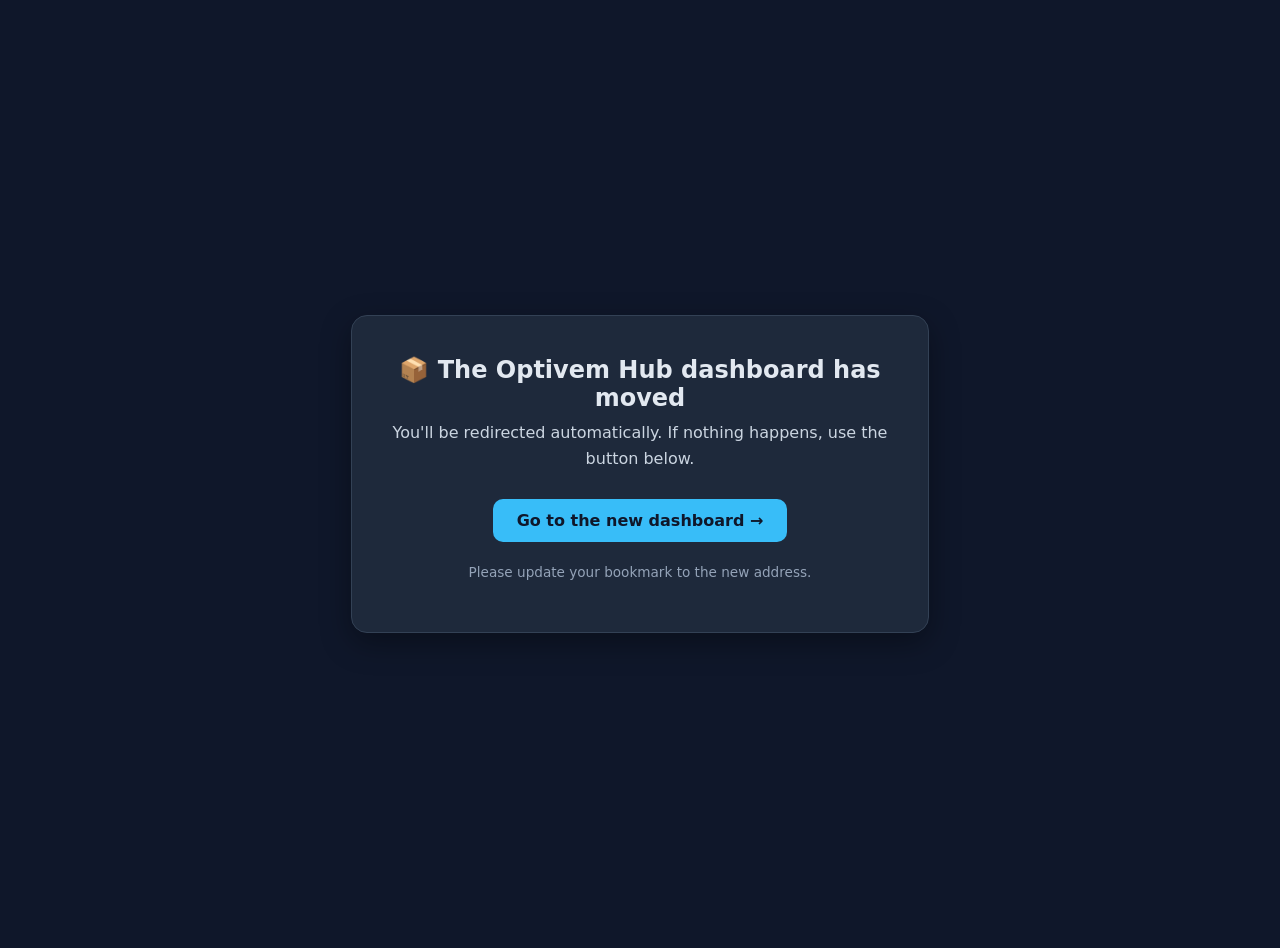
==== commit ee2fa0b8: "pages: redirect optivem.github.io/hub -> new Cloudflare dashboard The live dashboard moved to Cloudf" ====
--- a/docs/index.html
+++ b/docs/index.html
@@ -1,911 +1,47 @@
 <!DOCTYPE html>
+<!--
+  Static "moved" page served at optivem.github.io/hub.
+  The live dashboard now lives on Cloudflare Pages.
+  TODO: when the custom domain is live, change the two URLs below from
+        https://optivem-learn.pages.dev/  ->  https://learn.optivem.com/
+  (This page only serves until hub goes private 2026-07-02, after which
+   GitHub Pages stops serving it on the Free plan.)
+-->
 <html lang="en">
 <head>
-  <meta charset="UTF-8">
-  <meta name="viewport" content="width=device-width, initial-scale=1.0">
-  <title>Optivem Sandbox</title>
-  <style>    * { margin: 0; padding: 0; box-sizing: border-box; }
-    body { font-family: -apple-system, BlinkMacSystemFont, "Segoe UI", Roboto, sans-serif; background: #f9fafb; color: #111827; padding: 24px; }
-    .header { display: flex; justify-content: space-between; align-items: flex-start; margin-bottom: 20px; }
-    .header-left h1 { font-size: 1.5rem; margin-bottom: 4px; }
-    .subtitle { color: #6b7280; font-size: 0.85rem; }
-    .nav-tabs { display: flex; gap: 8px; }
-    .nav-tab { display: inline-block; padding: 6px 14px; font-size: 0.85rem; font-weight: 500; border-radius: 6px; text-decoration: none; border: 1px solid #d1d5db; color: #374151; background: #fff; cursor: pointer; font-family: inherit; }
-    .nav-tab:hover { background: #f3f4f6; }
-    .nav-tab.active { background: #1d4ed8; color: #fff; border-color: #1d4ed8; cursor: default; }
-    .summary-section { margin-bottom: 32px; }
-    .summary-label { text-align: left; font-weight: 600; background: #f9fafb; white-space: nowrap; width: 320px; min-width: 320px; max-width: 320px; }
-    .summary-label a { color: #1d4ed8; text-decoration: none; }
-    .summary-label a:hover { text-decoration: underline; }
-    .course-section { margin-bottom: 40px; }
-    .course-title { font-size: 1.25rem; margin-bottom: 12px; padding-bottom: 8px; border-bottom: 2px solid #e5e7eb; }
-    .course-empty { color: #6b7280; font-size: 0.85rem; font-style: italic; padding: 16px 0; }
-    .table-wrapper { overflow-x: auto; }
-    table { border-collapse: collapse; width: 100%; font-size: 0.8rem; }
-    th, td { border: 1px solid #e5e7eb; padding: 6px 8px; text-align: center; white-space: nowrap; }
-    th { background: #f3f4f6; font-weight: 600; position: sticky; top: 0; }
-    .module-name { text-align: left; font-weight: 600; background: #f9fafb; white-space: nowrap; width: 320px; min-width: 320px; max-width: 320px; }
-    .module-name a { color: #1d4ed8; text-decoration: none; }
-    .module-name a:hover { text-decoration: underline; }
-    .project-header { width: 80px; min-width: 80px; max-width: 80px; }
-    .project-header a { color: #1d4ed8; text-decoration: none; }
-    .project-header a:hover { text-decoration: underline; }
-    .project-full-name { font-size: 0.65rem; font-weight: 400; color: #374151; margin-top: 2px; white-space: nowrap; overflow: hidden; text-overflow: ellipsis; }
-    .project-lead { font-size: 0.65rem; font-weight: 400; color: #6b7280; white-space: nowrap; overflow: hidden; text-overflow: ellipsis; }
-    .progress-row td { border-top: 2px solid #d1d5db; }
-    .cell { width: 80px; min-width: 80px; max-width: 80px; overflow: hidden; text-overflow: ellipsis; }
-    .cell a { text-decoration: none; display: block; width: 100%; }
-    .cell a:hover { opacity: 0.8; }
-    .cell-missing { color: #9ca3af; }
-    .cell-missing a { color: #d1d5db; text-decoration: none; display: block; width: 100%; }
-    .cell-missing a:hover { color: #6b7280; }
-    .cell-in-review { background: #dbeafe; } .cell-in-review a { color: #1e40af; }
-    .cell-in-progress { background: #fef9c3; } .cell-in-progress a { color: #92400e; }
-    .cell-done { background: #dcfce7; } .cell-done a { color: #166534; }
-    .progress-cell { min-width: 100px; font-weight: 600; font-size: 0.75rem; }
-    .progress-active { color: #166534; }
-    .progress-none { color: #9ca3af; }
-    .legend { margin-top: 16px; margin-bottom: 24px; display: flex; gap: 16px; flex-wrap: wrap; font-size: 0.8rem; }
-    .legend-item { display: flex; align-items: center; gap: 6px; }
-    .legend-swatch { width: 16px; height: 16px; border-radius: 3px; border: 1px solid #d1d5db; }
-    .module-legend { margin-top: 16px; font-size: 0.8rem; }
-    .module-legend h3 { font-size: 0.85rem; margin-bottom: 6px; }
-    .module-legend-list { display: grid; grid-template-columns: repeat(auto-fill, minmax(280px, 1fr)); gap: 2px 24px; }
-    .module-legend-item { color: #374151; }
-    .module-legend-item span { color: #6b7280; font-weight: 600; margin-right: 4px; }
-    .disclaimer { margin-top: 16px; padding: 10px 14px; background: #fffbeb; border: 1px solid #fde68a; border-radius: 6px; font-size: 0.8rem; color: #92400e; line-height: 1.5; }
-    .disclaimer a { color: #92400e; font-weight: 600; text-decoration: underline; }
-    .disclaimer a:hover { color: #78350f; }
-    .filter-bar { margin-bottom: 16px; position: relative; max-width: 360px; }
-    .filter-input { width: 100%; padding: 8px 12px 8px 34px; font-size: 0.85rem; font-family: inherit; border: 1px solid #d1d5db; border-radius: 6px; background: #fff; color: #111827; outline: none; }
-    .filter-input:focus { border-color: #1d4ed8; box-shadow: 0 0 0 2px rgba(29,78,216,0.15); }
-    .filter-input::placeholder { color: #9ca3af; }
-    .filter-icon { position: absolute; left: 10px; top: 50%; transform: translateY(-50%); color: #9ca3af; pointer-events: none; font-size: 0.85rem; }
-    .teacher-links { margin-top: 16px; font-size: 0.8rem; color: #6b7280; }
-    .teacher-links span { font-weight: 600; margin-right: 8px; }
-    .teacher-links a { color: #6b7280; text-decoration: none; margin-right: 12px; }
-    .teacher-links a:hover { color: #1d4ed8; text-decoration: underline; }
-    /* Mobile cards */
-    .cards { display: none; }
-    .course-section-mobile { margin-bottom: 32px; }
-    .card { background: #fff; border: 1px solid #e5e7eb; border-radius: 8px; padding: 16px; margin-bottom: 12px; }
-    .card-header { display: flex; justify-content: space-between; align-items: baseline; margin-bottom: 8px; }
-    .card-code { font-size: 0.7rem; color: #6b7280; font-weight: 600; }
-    .card-name { font-size: 1rem; font-weight: 600; }
-    .card-name a { color: #1d4ed8; text-decoration: none; }
-    .card-lead { font-size: 0.8rem; color: #6b7280; margin-bottom: 8px; }
-    .card-lead a { color: #6b7280; text-decoration: none; }
-    .card-progress-label { font-size: 0.8rem; font-weight: 600; color: #374151; margin-bottom: 8px; }
-    .card-modules { list-style: none; font-size: 0.8rem; }
-    .card-modules li { display: flex; justify-content: space-between; padding: 4px 0; border-bottom: 1px solid #f3f4f6; }
-    .card-modules li:last-child { border-bottom: none; }
-    .card-module-item { display: flex; justify-content: space-between; align-items: center; }
-    .card-module-name { color: #374151; }
-    .card-module-status { font-weight: 600; }
-    .card-module-status a { text-decoration: none; }
-    .card-status-done { color: #166534; }
-    .card-status-in-review { color: #1e40af; }
-    .card-status-in-progress { color: #92400e; }
-    .card-status-missing { color: #d1d5db; }
-    .card-status-missing a { color: #d1d5db; text-decoration: none; }
-    @media (max-width: 768px) {
-      .desktop-content { display: none; }
-      .cards { display: block; }
-      body { padding: 16px; }
-      .header { flex-direction: column; gap: 12px; }
-      .nav-tabs { flex-wrap: wrap; }
+  <meta charset="utf-8" />
+  <meta name="viewport" content="width=device-width, initial-scale=1" />
+  <title>Optivem Hub has moved</title>
+  <meta http-equiv="refresh" content="4; url=https://optivem-learn.pages.dev/" />
+  <link rel="canonical" href="https://optivem-learn.pages.dev/" />
+  <style>
+    :root { color-scheme: light dark; }
+    body {
+      margin: 0; min-height: 100vh; display: flex; align-items: center; justify-content: center;
+      font-family: system-ui, -apple-system, Segoe UI, Roboto, Helvetica, Arial, sans-serif;
+      background: #0f172a; color: #e2e8f0; text-align: center; padding: 1.5rem;
     }
-</style>
+    .card {
+      max-width: 32rem; background: #1e293b; border: 1px solid #334155;
+      border-radius: 16px; padding: 2.5rem 2rem; box-shadow: 0 10px 30px rgba(0,0,0,.35);
+    }
+    h1 { margin: 0 0 .5rem; font-size: 1.5rem; }
+    p { margin: .5rem 0; line-height: 1.6; color: #cbd5e1; }
+    a.btn {
+      display: inline-block; margin-top: 1.25rem; padding: .75rem 1.5rem;
+      background: #38bdf8; color: #0f172a; font-weight: 600; text-decoration: none;
+      border-radius: 10px;
+    }
+    a.btn:hover { background: #7dd3fc; }
+    .muted { font-size: .85rem; color: #94a3b8; margin-top: 1.25rem; }
+  </style>
 </head>
 <body>
-  <div class="header">
-    <div class="header-left">
-      <h1>Optivem Sandbox</h1>
-      <p class="subtitle">Last updated: Wed, 22 Apr 2026 11:14:49 GMT</p>
-    </div>
-    <nav class="nav-tabs">
-      <span class="nav-tab active">Dashboard</span>
-      <a class="nav-tab" href="https://optivem.thinkific.com" target="_blank" rel="noopener">Courses</a>
-      <a class="nav-tab" href="https://optivem.thinkific.com/hub/community/323633" target="_blank" rel="noopener">Community</a>
-    </nav>
-  </div>
-  <div class="filter-bar">
-    <span class="filter-icon">&#128269;</span>
-    <input type="text" class="filter-input" id="projectFilter" placeholder="Filter by code, project, lead, or member…" autocomplete="off">
-  </div>
-  <div class="legend">
-    <div class="legend-item"><div class="legend-swatch" style="background:#dbeafe"></div> In Review</div>
-    <div class="legend-item"><div class="legend-swatch" style="background:#fef9c3"></div> In Progress</div>
-    <div class="legend-item"><div class="legend-swatch" style="background:#dcfce7"></div> ✅ Done</div>
-  </div>
-  <div class="desktop-content">
-
-  <div class="summary-section">
-    <h2 class="course-title">Summary</h2>
-    <div class="table-wrapper">
-      <table>
-        <thead>
-          <tr>
-            <th class="summary-label">Course</th>
-            <th class="project-header" title="Shop — 1 / 20 modules completed (5%)"><a href="https://github.com/optivem/shop" target="_blank" rel="noopener" title="Shop">ESHP</a><div class="project-full-name">Shop</div><div class="project-lead">Valentina Jemuovic</div></th>
-            <th class="project-header" title="Car Charging Reservation System — 1 / 20 modules completed (5%)"><a href="https://github.com/longhibeck/car-charging-reservation-system" target="_blank" rel="noopener" title="Car Charging Reservation System">CCRS</a><div class="project-full-name">Car Charging Reservation System</div><div class="project-lead">Germanno Longhi Beck</div></th>
-            <th class="project-header" title="Budget OK — 0 / 20 modules completed (0%)"><a href="https://github.com/ognjenkl/budget-ok" target="_blank" rel="noopener" title="Budget OK">BDOK</a><div class="project-full-name">Budget OK</div><div class="project-lead">Ognjen Klincov</div></th>
-            <th class="project-header" title="CTF — 0 / 20 modules completed (0%)"><a href="https://github.com/CurlyFire/ctf-sandbox" target="_blank" rel="noopener" title="CTF">CTF</a><div class="project-full-name">CTF</div><div class="project-lead">Stephane Denomme</div></th>
-            <th class="project-header" title="Ghibli Encyclopedia — 0 / 20 modules completed (0%)"><a href="https://github.com/RomainChamb/ghibli-encyclopedia" target="_blank" rel="noopener" title="Ghibli Encyclopedia">GHBL</a><div class="project-full-name">Ghibli Encyclopedia</div><div class="project-lead">Romain Chambonnier</div></th>
-            <th class="project-header" title="Veg Finder — 0 / 20 modules completed (0%)"><a href="https://github.com/jasonribble/veg-finder" target="_blank" rel="noopener" title="Veg Finder">VGFN</a><div class="project-full-name">Veg Finder</div><div class="project-lead">Jason Ribble</div></th>
-            <th class="project-header" title="Flight Reservation System (FRS) — 0 / 20 modules completed (0%)"><a href="https://github.com/ArkCase/atdd-flight-reserve" target="_blank" rel="noopener" title="Flight Reservation System (FRS)">FRS</a><div class="project-full-name">Flight Reservation System (FRS)</div><div class="project-lead">Anil Valevate</div></th>
-            <th class="project-header" title="Event Sourcing Learning Application — 0 / 20 modules completed (0%)"><a href="https://github.com/david-oc-miller/event-sourcing-demo" target="_blank" rel="noopener" title="Event Sourcing Learning Application">ESLA</a><div class="project-full-name">Event Sourcing Learning Application</div><div class="project-lead">David Miller</div></th>
-            <th class="project-header" title="Project Powerhouse — 0 / 20 modules completed (0%)"><a href="https://github.com/vilosia-ai/demo-customer-portal" target="_blank" rel="noopener" title="Project Powerhouse">PWRH</a><div class="project-full-name">Project Powerhouse</div><div class="project-lead">Florian Aurich</div></th>
-          </tr>
-        </thead>
-        <tbody>
-          <tr>
-            <td class="summary-label"><a href="#course-pipeline">Pipeline Accelerator</a></td>
-              <td class="cell progress-cell progress-active">1 / 5 (20%)</td>
-              <td class="cell progress-cell progress-active">1 / 5 (20%)</td>
-              <td class="cell progress-cell progress-none"></td>
-              <td class="cell progress-cell progress-none"></td>
-              <td class="cell progress-cell progress-none"></td>
-              <td class="cell progress-cell progress-none"></td>
-              <td class="cell progress-cell progress-none"></td>
-              <td class="cell progress-cell progress-none"></td>
-              <td class="cell progress-cell progress-none"></td>
-          </tr>
-          <tr>
-            <td class="summary-label"><a href="#course-atdd">ATDD Accelerator</a></td>
-              <td class="cell progress-cell progress-none"></td>
-              <td class="cell progress-cell progress-none"></td>
-              <td class="cell progress-cell progress-none"></td>
-              <td class="cell progress-cell progress-none"></td>
-              <td class="cell progress-cell progress-none"></td>
-              <td class="cell progress-cell progress-none"></td>
-              <td class="cell progress-cell progress-none"></td>
-              <td class="cell progress-cell progress-none"></td>
-              <td class="cell progress-cell progress-none"></td>
-          </tr>
-          <tr class="progress-row">
-            <td class="summary-label"><strong>Total</strong></td>
-              <td class="cell progress-cell progress-active">1 / 20 (5%)</td>
-              <td class="cell progress-cell progress-active">1 / 20 (5%)</td>
-              <td class="cell progress-cell progress-none"></td>
-              <td class="cell progress-cell progress-none"></td>
-              <td class="cell progress-cell progress-none"></td>
-              <td class="cell progress-cell progress-none"></td>
-              <td class="cell progress-cell progress-none"></td>
-              <td class="cell progress-cell progress-none"></td>
-              <td class="cell progress-cell progress-none"></td>
-          </tr>
-        </tbody>
-      </table>
-    </div>
-  </div>
-
-  <div class="course-section" id="course-pipeline">
-    <h2 class="course-title">Pipeline Accelerator</h2>
-    <div class="table-wrapper">
-      <table>
-        <thead>
-          <tr>
-            <th class="module-name">Module</th>
-            <th class="project-header" title="Shop — 1 / 5 modules completed (20%)"><a href="https://github.com/optivem/shop" target="_blank" rel="noopener" title="Shop">ESHP</a><div class="project-full-name">Shop</div><div class="project-lead">Valentina Jemuovic</div></th>
-            <th class="project-header" title="Car Charging Reservation System — 1 / 5 modules completed (20%)"><a href="https://github.com/longhibeck/car-charging-reservation-system" target="_blank" rel="noopener" title="Car Charging Reservation System">CCRS</a><div class="project-full-name">Car Charging Reservation System</div><div class="project-lead">Germanno Longhi Beck</div></th>
-            <th class="project-header" title="Budget OK — 0 / 5 modules completed (0%)"><a href="https://github.com/ognjenkl/budget-ok" target="_blank" rel="noopener" title="Budget OK">BDOK</a><div class="project-full-name">Budget OK</div><div class="project-lead">Ognjen Klincov</div></th>
-            <th class="project-header" title="CTF — 0 / 5 modules completed (0%)"><a href="https://github.com/CurlyFire/ctf-sandbox" target="_blank" rel="noopener" title="CTF">CTF</a><div class="project-full-name">CTF</div><div class="project-lead">Stephane Denomme</div></th>
-            <th class="project-header" title="Ghibli Encyclopedia — 0 / 5 modules completed (0%)"><a href="https://github.com/RomainChamb/ghibli-encyclopedia" target="_blank" rel="noopener" title="Ghibli Encyclopedia">GHBL</a><div class="project-full-name">Ghibli Encyclopedia</div><div class="project-lead">Romain Chambonnier</div></th>
-            <th class="project-header" title="Veg Finder — 0 / 5 modules completed (0%)"><a href="https://github.com/jasonribble/veg-finder" target="_blank" rel="noopener" title="Veg Finder">VGFN</a><div class="project-full-name">Veg Finder</div><div class="project-lead">Jason Ribble</div></th>
-            <th class="project-header" title="Flight Reservation System (FRS) — 0 / 5 modules completed (0%)"><a href="https://github.com/ArkCase/atdd-flight-reserve" target="_blank" rel="noopener" title="Flight Reservation System (FRS)">FRS</a><div class="project-full-name">Flight Reservation System (FRS)</div><div class="project-lead">Anil Valevate</div></th>
-            <th class="project-header" title="Event Sourcing Learning Application — 0 / 5 modules completed (0%)"><a href="https://github.com/david-oc-miller/event-sourcing-demo" target="_blank" rel="noopener" title="Event Sourcing Learning Application">ESLA</a><div class="project-full-name">Event Sourcing Learning Application</div><div class="project-lead">David Miller</div></th>
-            <th class="project-header" title="Project Powerhouse — 0 / 5 modules completed (0%)"><a href="https://github.com/vilosia-ai/demo-customer-portal" target="_blank" rel="noopener" title="Project Powerhouse">PWRH</a><div class="project-full-name">Project Powerhouse</div><div class="project-lead">Florian Aurich</div></th>
-          </tr>
-          <tr class="progress-row">
-            <td class="module-name"><strong>Progress</strong></td>
-              <td class="cell progress-cell progress-active">1 / 5 (20%)</td>
-              <td class="cell progress-cell progress-active">1 / 5 (20%)</td>
-              <td class="cell progress-cell progress-none"></td>
-              <td class="cell progress-cell progress-none"></td>
-              <td class="cell progress-cell progress-none"></td>
-              <td class="cell progress-cell progress-none"></td>
-              <td class="cell progress-cell progress-none"></td>
-              <td class="cell progress-cell progress-none"></td>
-              <td class="cell progress-cell progress-none"></td>
-          </tr>
-        </thead>
-        <tbody>
-          <tr>
-            <td class="module-name"><a href="https://optivem.thinkific.com/courses/take/pipeline/texts/73800730-overview" target="_blank" rel="noopener">01 - Introduction</a></td>
-              <td class="cell cell-done"><a href="https://github.com/optivem/sandbox/issues/81" target="_blank" rel="noopener" title="ESHP: Done">✅</a></td>
-              <td class="cell cell-done"><a href="https://github.com/optivem/sandbox/issues/83" target="_blank" rel="noopener" title="CCRS: Done">✅</a></td>
-              <td class="cell cell-missing"><a href="https://github.com/optivem/sandbox/issues/new?title=01%20-%20Introduction&body=%3E%20**%E2%9A%A0%EF%B8%8F%20This%20ticket%20is%20auto-generated.%20Please%20do%20not%20change%20the%20title%20or%20contents%20below.%20Just%20click%20the%20%22Create%22%20button%20below.%20After%20a%20few%20minutes%2C%20the%20ticket%20will%20be%20automatically%20assigned%20to%20a%20reviewer%20%E2%80%94%20no%20further%20action%20needed.%20You%20can%20add%20comments%20after%20the%20ticket%20is%20created.**%0A%0A%23%23%23%20Course%0A%0APipeline%20Accelerator%0A%0A%23%23%23%20Project%0A%0ABudget%20OK%0A%0A%23%23%23%20Module%0A%0A01%20-%20Introduction%0A%0A%3E%20**%E2%9A%A0%EF%B8%8F%20This%20ticket%20is%20auto-generated.%20Please%20do%20not%20change%20the%20title%20or%20contents%20below.%20Just%20click%20the%20%22Create%22%20button%20below.%20After%20a%20few%20minutes%2C%20the%20ticket%20will%20be%20automatically%20assigned%20to%20a%20reviewer%20%E2%80%94%20no%20further%20action%20needed.%20You%20can%20add%20comments%20after%20the%20ticket%20is%20created.**" target="_blank" rel="noopener" title="Create ticket for BDOK - 01 - Introduction">+</a></td>
-              <td class="cell cell-missing"><a href="https://github.com/optivem/sandbox/issues/new?title=01%20-%20Introduction&body=%3E%20**%E2%9A%A0%EF%B8%8F%20This%20ticket%20is%20auto-generated.%20Please%20do%20not%20change%20the%20title%20or%20contents%20below.%20Just%20click%20the%20%22Create%22%20button%20below.%20After%20a%20few%20minutes%2C%20the%20ticket%20will%20be%20automatically%20assigned%20to%20a%20reviewer%20%E2%80%94%20no%20further%20action%20needed.%20You%20can%20add%20comments%20after%20the%20ticket%20is%20created.**%0A%0A%23%23%23%20Course%0A%0APipeline%20Accelerator%0A%0A%23%23%23%20Project%0A%0ACTF%0A%0A%23%23%23%20Module%0A%0A01%20-%20Introduction%0A%0A%3E%20**%E2%9A%A0%EF%B8%8F%20This%20ticket%20is%20auto-generated.%20Please%20do%20not%20change%20the%20title%20or%20contents%20below.%20Just%20click%20the%20%22Create%22%20button%20below.%20After%20a%20few%20minutes%2C%20the%20ticket%20will%20be%20automatically%20assigned%20to%20a%20reviewer%20%E2%80%94%20no%20further%20action%20needed.%20You%20can%20add%20comments%20after%20the%20ticket%20is%20created.**" target="_blank" rel="noopener" title="Create ticket for CTF - 01 - Introduction">+</a></td>
-              <td class="cell cell-missing"><a href="https://github.com/optivem/sandbox/issues/new?title=01%20-%20Introduction&body=%3E%20**%E2%9A%A0%EF%B8%8F%20This%20ticket%20is%20auto-generated.%20Please%20do%20not%20change%20the%20title%20or%20contents%20below.%20Just%20click%20the%20%22Create%22%20button%20below.%20After%20a%20few%20minutes%2C%20the%20ticket%20will%20be%20automatically%20assigned%20to%20a%20reviewer%20%E2%80%94%20no%20further%20action%20needed.%20You%20can%20add%20comments%20after%20the%20ticket%20is%20created.**%0A%0A%23%23%23%20Course%0A%0APipeline%20Accelerator%0A%0A%23%23%23%20Project%0A%0AGhibli%20Encyclopedia%0A%0A%23%23%23%20Module%0A%0A01%20-%20Introduction%0A%0A%3E%20**%E2%9A%A0%EF%B8%8F%20This%20ticket%20is%20auto-generated.%20Please%20do%20not%20change%20the%20title%20or%20contents%20below.%20Just%20click%20the%20%22Create%22%20button%20below.%20After%20a%20few%20minutes%2C%20the%20ticket%20will%20be%20automatically%20assigned%20to%20a%20reviewer%20%E2%80%94%20no%20further%20action%20needed.%20You%20can%20add%20comments%20after%20the%20ticket%20is%20created.**" target="_blank" rel="noopener" title="Create ticket for GHBL - 01 - Introduction">+</a></td>
-              <td class="cell cell-missing"><a href="https://github.com/optivem/sandbox/issues/new?title=01%20-%20Introduction&body=%3E%20**%E2%9A%A0%EF%B8%8F%20This%20ticket%20is%20auto-generated.%20Please%20do%20not%20change%20the%20title%20or%20contents%20below.%20Just%20click%20the%20%22Create%22%20button%20below.%20After%20a%20few%20minutes%2C%20the%20ticket%20will%20be%20automatically%20assigned%20to%20a%20reviewer%20%E2%80%94%20no%20further%20action%20needed.%20You%20can%20add%20comments%20after%20the%20ticket%20is%20created.**%0A%0A%23%23%23%20Course%0A%0APipeline%20Accelerator%0A%0A%23%23%23%20Project%0A%0AVeg%20Finder%0A%0A%23%23%23%20Module%0A%0A01%20-%20Introduction%0A%0A%3E%20**%E2%9A%A0%EF%B8%8F%20This%20ticket%20is%20auto-generated.%20Please%20do%20not%20change%20the%20title%20or%20contents%20below.%20Just%20click%20the%20%22Create%22%20button%20below.%20After%20a%20few%20minutes%2C%20the%20ticket%20will%20be%20automatically%20assigned%20to%20a%20reviewer%20%E2%80%94%20no%20further%20action%20needed.%20You%20can%20add%20comments%20after%20the%20ticket%20is%20created.**" target="_blank" rel="noopener" title="Create ticket for VGFN - 01 - Introduction">+</a></td>
-              <td class="cell cell-missing"><a href="https://github.com/optivem/sandbox/issues/new?title=01%20-%20Introduction&body=%3E%20**%E2%9A%A0%EF%B8%8F%20This%20ticket%20is%20auto-generated.%20Please%20do%20not%20change%20the%20title%20or%20contents%20below.%20Just%20click%20the%20%22Create%22%20button%20below.%20After%20a%20few%20minutes%2C%20the%20ticket%20will%20be%20automatically%20assigned%20to%20a%20reviewer%20%E2%80%94%20no%20further%20action%20needed.%20You%20can%20add%20comments%20after%20the%20ticket%20is%20created.**%0A%0A%23%23%23%20Course%0A%0APipeline%20Accelerator%0A%0A%23%23%23%20Project%0A%0AFlight%20Reservation%20System%20(FRS)%0A%0A%23%23%23%20Module%0A%0A01%20-%20Introduction%0A%0A%3E%20**%E2%9A%A0%EF%B8%8F%20This%20ticket%20is%20auto-generated.%20Please%20do%20not%20change%20the%20title%20or%20contents%20below.%20Just%20click%20the%20%22Create%22%20button%20below.%20After%20a%20few%20minutes%2C%20the%20ticket%20will%20be%20automatically%20assigned%20to%20a%20reviewer%20%E2%80%94%20no%20further%20action%20needed.%20You%20can%20add%20comments%20after%20the%20ticket%20is%20created.**" target="_blank" rel="noopener" title="Create ticket for FRS - 01 - Introduction">+</a></td>
-              <td class="cell cell-missing"><a href="https://github.com/optivem/sandbox/issues/new?title=01%20-%20Introduction&body=%3E%20**%E2%9A%A0%EF%B8%8F%20This%20ticket%20is%20auto-generated.%20Please%20do%20not%20change%20the%20title%20or%20contents%20below.%20Just%20click%20the%20%22Create%22%20button%20below.%20After%20a%20few%20minutes%2C%20the%20ticket%20will%20be%20automatically%20assigned%20to%20a%20reviewer%20%E2%80%94%20no%20further%20action%20needed.%20You%20can%20add%20comments%20after%20the%20ticket%20is%20created.**%0A%0A%23%23%23%20Course%0A%0APipeline%20Accelerator%0A%0A%23%23%23%20Project%0A%0AEvent%20Sourcing%20Learning%20Application%0A%0A%23%23%23%20Module%0A%0A01%20-%20Introduction%0A%0A%3E%20**%E2%9A%A0%EF%B8%8F%20This%20ticket%20is%20auto-generated.%20Please%20do%20not%20change%20the%20title%20or%20contents%20below.%20Just%20click%20the%20%22Create%22%20button%20below.%20After%20a%20few%20minutes%2C%20the%20ticket%20will%20be%20automatically%20assigned%20to%20a%20reviewer%20%E2%80%94%20no%20further%20action%20needed.%20You%20can%20add%20comments%20after%20the%20ticket%20is%20created.**" target="_blank" rel="noopener" title="Create ticket for ESLA - 01 - Introduction">+</a></td>
-              <td class="cell cell-missing"><a href="https://github.com/optivem/sandbox/issues/new?title=01%20-%20Introduction&body=%3E%20**%E2%9A%A0%EF%B8%8F%20This%20ticket%20is%20auto-generated.%20Please%20do%20not%20change%20the%20title%20or%20contents%20below.%20Just%20click%20the%20%22Create%22%20button%20below.%20After%20a%20few%20minutes%2C%20the%20ticket%20will%20be%20automatically%20assigned%20to%20a%20reviewer%20%E2%80%94%20no%20further%20action%20needed.%20You%20can%20add%20comments%20after%20the%20ticket%20is%20created.**%0A%0A%23%23%23%20Course%0A%0APipeline%20Accelerator%0A%0A%23%23%23%20Project%0A%0AProject%20Powerhouse%0A%0A%23%23%23%20Module%0A%0A01%20-%20Introduction%0A%0A%3E%20**%E2%9A%A0%EF%B8%8F%20This%20ticket%20is%20auto-generated.%20Please%20do%20not%20change%20the%20title%20or%20contents%20below.%20Just%20click%20the%20%22Create%22%20button%20below.%20After%20a%20few%20minutes%2C%20the%20ticket%20will%20be%20automatically%20assigned%20to%20a%20reviewer%20%E2%80%94%20no%20further%20action%20needed.%20You%20can%20add%20comments%20after%20the%20ticket%20is%20created.**" target="_blank" rel="noopener" title="Create ticket for PWRH - 01 - Introduction">+</a></td>
-          </tr>
-          <tr>
-            <td class="module-name"><a href="https://optivem.thinkific.com/courses/take/pipeline/texts/73800764-overview" target="_blank" rel="noopener">02 - Commit Stage</a></td>
-              <td class="cell cell-missing"><a href="https://github.com/optivem/sandbox/issues/new?title=02%20-%20Commit%20Stage&body=%3E%20**%E2%9A%A0%EF%B8%8F%20This%20ticket%20is%20auto-generated.%20Please%20do%20not%20change%20the%20title%20or%20contents%20below.%20Just%20click%20the%20%22Create%22%20button%20below.%20After%20a%20few%20minutes%2C%20the%20ticket%20will%20be%20automatically%20assigned%20to%20a%20reviewer%20%E2%80%94%20no%20further%20action%20needed.%20You%20can%20add%20comments%20after%20the%20ticket%20is%20created.**%0A%0A%23%23%23%20Course%0A%0APipeline%20Accelerator%0A%0A%23%23%23%20Project%0A%0AShop%0A%0A%23%23%23%20Module%0A%0A02%20-%20Commit%20Stage%0A%0A%3E%20**%E2%9A%A0%EF%B8%8F%20This%20ticket%20is%20auto-generated.%20Please%20do%20not%20change%20the%20title%20or%20contents%20below.%20Just%20click%20the%20%22Create%22%20button%20below.%20After%20a%20few%20minutes%2C%20the%20ticket%20will%20be%20automatically%20assigned%20to%20a%20reviewer%20%E2%80%94%20no%20further%20action%20needed.%20You%20can%20add%20comments%20after%20the%20ticket%20is%20created.**" target="_blank" rel="noopener" title="Create ticket for ESHP - 02 - Commit Stage">+</a></td>
-              <td class="cell cell-missing"><a href="https://github.com/optivem/sandbox/issues/new?title=02%20-%20Commit%20Stage&body=%3E%20**%E2%9A%A0%EF%B8%8F%20This%20ticket%20is%20auto-generated.%20Please%20do%20not%20change%20the%20title%20or%20contents%20below.%20Just%20click%20the%20%22Create%22%20button%20below.%20After%20a%20few%20minutes%2C%20the%20ticket%20will%20be%20automatically%20assigned%20to%20a%20reviewer%20%E2%80%94%20no%20further%20action%20needed.%20You%20can%20add%20comments%20after%20the%20ticket%20is%20created.**%0A%0A%23%23%23%20Course%0A%0APipeline%20Accelerator%0A%0A%23%23%23%20Project%0A%0ACar%20Charging%20Reservation%20System%0A%0A%23%23%23%20Module%0A%0A02%20-%20Commit%20Stage%0A%0A%3E%20**%E2%9A%A0%EF%B8%8F%20This%20ticket%20is%20auto-generated.%20Please%20do%20not%20change%20the%20title%20or%20contents%20below.%20Just%20click%20the%20%22Create%22%20button%20below.%20After%20a%20few%20minutes%2C%20the%20ticket%20will%20be%20automatically%20assigned%20to%20a%20reviewer%20%E2%80%94%20no%20further%20action%20needed.%20You%20can%20add%20comments%20after%20the%20ticket%20is%20created.**" target="_blank" rel="noopener" title="Create ticket for CCRS - 02 - Commit Stage">+</a></td>
-              <td class="cell cell-missing"><a href="https://github.com/optivem/sandbox/issues/new?title=02%20-%20Commit%20Stage&body=%3E%20**%E2%9A%A0%EF%B8%8F%20This%20ticket%20is%20auto-generated.%20Please%20do%20not%20change%20the%20title%20or%20contents%20below.%20Just%20click%20the%20%22Create%22%20button%20below.%20After%20a%20few%20minutes%2C%20the%20ticket%20will%20be%20automatically%20assigned%20to%20a%20reviewer%20%E2%80%94%20no%20further%20action%20needed.%20You%20can%20add%20comments%20after%20the%20ticket%20is%20created.**%0A%0A%23%23%23%20Course%0A%0APipeline%20Accelerator%0A%0A%23%23%23%20Project%0A%0ABudget%20OK%0A%0A%23%23%23%20Module%0A%0A02%20-%20Commit%20Stage%0A%0A%3E%20**%E2%9A%A0%EF%B8%8F%20This%20ticket%20is%20auto-generated.%20Please%20do%20not%20change%20the%20title%20or%20contents%20below.%20Just%20click%20the%20%22Create%22%20button%20below.%20After%20a%20few%20minutes%2C%20the%20ticket%20will%20be%20automatically%20assigned%20to%20a%20reviewer%20%E2%80%94%20no%20further%20action%20needed.%20You%20can%20add%20comments%20after%20the%20ticket%20is%20created.**" target="_blank" rel="noopener" title="Create ticket for BDOK - 02 - Commit Stage">+</a></td>
-              <td class="cell cell-missing"><a href="https://github.com/optivem/sandbox/issues/new?title=02%20-%20Commit%20Stage&body=%3E%20**%E2%9A%A0%EF%B8%8F%20This%20ticket%20is%20auto-generated.%20Please%20do%20not%20change%20the%20title%20or%20contents%20below.%20Just%20click%20the%20%22Create%22%20button%20below.%20After%20a%20few%20minutes%2C%20the%20ticket%20will%20be%20automatically%20assigned%20to%20a%20reviewer%20%E2%80%94%20no%20further%20action%20needed.%20You%20can%20add%20comments%20after%20the%20ticket%20is%20created.**%0A%0A%23%23%23%20Course%0A%0APipeline%20Accelerator%0A%0A%23%23%23%20Project%0A%0ACTF%0A%0A%23%23%23%20Module%0A%0A02%20-%20Commit%20Stage%0A%0A%3E%20**%E2%9A%A0%EF%B8%8F%20This%20ticket%20is%20auto-generated.%20Please%20do%20not%20change%20the%20title%20or%20contents%20below.%20Just%20click%20the%20%22Create%22%20button%20below.%20After%20a%20few%20minutes%2C%20the%20ticket%20will%20be%20automatically%20assigned%20to%20a%20reviewer%20%E2%80%94%20no%20further%20action%20needed.%20You%20can%20add%20comments%20after%20the%20ticket%20is%20created.**" target="_blank" rel="noopener" title="Create ticket for CTF - 02 - Commit Stage">+</a></td>
-              <td class="cell cell-missing"><a href="https://github.com/optivem/sandbox/issues/new?title=02%20-%20Commit%20Stage&body=%3E%20**%E2%9A%A0%EF%B8%8F%20This%20ticket%20is%20auto-generated.%20Please%20do%20not%20change%20the%20title%20or%20contents%20below.%20Just%20click%20the%20%22Create%22%20button%20below.%20After%20a%20few%20minutes%2C%20the%20ticket%20will%20be%20automatically%20assigned%20to%20a%20reviewer%20%E2%80%94%20no%20further%20action%20needed.%20You%20can%20add%20comments%20after%20the%20ticket%20is%20created.**%0A%0A%23%23%23%20Course%0A%0APipeline%20Accelerator%0A%0A%23%23%23%20Project%0A%0AGhibli%20Encyclopedia%0A%0A%23%23%23%20Module%0A%0A02%20-%20Commit%20Stage%0A%0A%3E%20**%E2%9A%A0%EF%B8%8F%20This%20ticket%20is%20auto-generated.%20Please%20do%20not%20change%20the%20title%20or%20contents%20below.%20Just%20click%20the%20%22Create%22%20button%20below.%20After%20a%20few%20minutes%2C%20the%20ticket%20will%20be%20automatically%20assigned%20to%20a%20reviewer%20%E2%80%94%20no%20further%20action%20needed.%20You%20can%20add%20comments%20after%20the%20ticket%20is%20created.**" target="_blank" rel="noopener" title="Create ticket for GHBL - 02 - Commit Stage">+</a></td>
-              <td class="cell cell-missing"><a href="https://github.com/optivem/sandbox/issues/new?title=02%20-%20Commit%20Stage&body=%3E%20**%E2%9A%A0%EF%B8%8F%20This%20ticket%20is%20auto-generated.%20Please%20do%20not%20change%20the%20title%20or%20contents%20below.%20Just%20click%20the%20%22Create%22%20button%20below.%20After%20a%20few%20minutes%2C%20the%20ticket%20will%20be%20automatically%20assigned%20to%20a%20reviewer%20%E2%80%94%20no%20further%20action%20needed.%20You%20can%20add%20comments%20after%20the%20ticket%20is%20created.**%0A%0A%23%23%23%20Course%0A%0APipeline%20Accelerator%0A%0A%23%23%23%20Project%0A%0AVeg%20Finder%0A%0A%23%23%23%20Module%0A%0A02%20-%20Commit%20Stage%0A%0A%3E%20**%E2%9A%A0%EF%B8%8F%20This%20ticket%20is%20auto-generated.%20Please%20do%20not%20change%20the%20title%20or%20contents%20below.%20Just%20click%20the%20%22Create%22%20button%20below.%20After%20a%20few%20minutes%2C%20the%20ticket%20will%20be%20automatically%20assigned%20to%20a%20reviewer%20%E2%80%94%20no%20further%20action%20needed.%20You%20can%20add%20comments%20after%20the%20ticket%20is%20created.**" target="_blank" rel="noopener" title="Create ticket for VGFN - 02 - Commit Stage">+</a></td>
-              <td class="cell cell-missing"><a href="https://github.com/optivem/sandbox/issues/new?title=02%20-%20Commit%20Stage&body=%3E%20**%E2%9A%A0%EF%B8%8F%20This%20ticket%20is%20auto-generated.%20Please%20do%20not%20change%20the%20title%20or%20contents%20below.%20Just%20click%20the%20%22Create%22%20button%20below.%20After%20a%20few%20minutes%2C%20the%20ticket%20will%20be%20automatically%20assigned%20to%20a%20reviewer%20%E2%80%94%20no%20further%20action%20needed.%20You%20can%20add%20comments%20after%20the%20ticket%20is%20created.**%0A%0A%23%23%23%20Course%0A%0APipeline%20Accelerator%0A%0A%23%23%23%20Project%0A%0AFlight%20Reservation%20System%20(FRS)%0A%0A%23%23%23%20Module%0A%0A02%20-%20Commit%20Stage%0A%0A%3E%20**%E2%9A%A0%EF%B8%8F%20This%20ticket%20is%20auto-generated.%20Please%20do%20not%20change%20the%20title%20or%20contents%20below.%20Just%20click%20the%20%22Create%22%20button%20below.%20After%20a%20few%20minutes%2C%20the%20ticket%20will%20be%20automatically%20assigned%20to%20a%20reviewer%20%E2%80%94%20no%20further%20action%20needed.%20You%20can%20add%20comments%20after%20the%20ticket%20is%20created.**" target="_blank" rel="noopener" title="Create ticket for FRS - 02 - Commit Stage">+</a></td>
-              <td class="cell cell-missing"><a href="https://github.com/optivem/sandbox/issues/new?title=02%20-%20Commit%20Stage&body=%3E%20**%E2%9A%A0%EF%B8%8F%20This%20ticket%20is%20auto-generated.%20Please%20do%20not%20change%20the%20title%20or%20contents%20below.%20Just%20click%20the%20%22Create%22%20button%20below.%20After%20a%20few%20minutes%2C%20the%20ticket%20will%20be%20automatically%20assigned%20to%20a%20reviewer%20%E2%80%94%20no%20further%20action%20needed.%20You%20can%20add%20comments%20after%20the%20ticket%20is%20created.**%0A%0A%23%23%23%20Course%0A%0APipeline%20Accelerator%0A%0A%23%23%23%20Project%0A%0AEvent%20Sourcing%20Learning%20Application%0A%0A%23%23%23%20Module%0A%0A02%20-%20Commit%20Stage%0A%0A%3E%20**%E2%9A%A0%EF%B8%8F%20This%20ticket%20is%20auto-generated.%20Please%20do%20not%20change%20the%20title%20or%20contents%20below.%20Just%20click%20the%20%22Create%22%20button%20below.%20After%20a%20few%20minutes%2C%20the%20ticket%20will%20be%20automatically%20assigned%20to%20a%20reviewer%20%E2%80%94%20no%20further%20action%20needed.%20You%20can%20add%20comments%20after%20the%20ticket%20is%20created.**" target="_blank" rel="noopener" title="Create ticket for ESLA - 02 - Commit Stage">+</a></td>
-              <td class="cell cell-missing"><a href="https://github.com/optivem/sandbox/issues/new?title=02%20-%20Commit%20Stage&body=%3E%20**%E2%9A%A0%EF%B8%8F%20This%20ticket%20is%20auto-generated.%20Please%20do%20not%20change%20the%20title%20or%20contents%20below.%20Just%20click%20the%20%22Create%22%20button%20below.%20After%20a%20few%20minutes%2C%20the%20ticket%20will%20be%20automatically%20assigned%20to%20a%20reviewer%20%E2%80%94%20no%20further%20action%20needed.%20You%20can%20add%20comments%20after%20the%20ticket%20is%20created.**%0A%0A%23%23%23%20Course%0A%0APipeline%20Accelerator%0A%0A%23%23%23%20Project%0A%0AProject%20Powerhouse%0A%0A%23%23%23%20Module%0A%0A02%20-%20Commit%20Stage%0A%0A%3E%20**%E2%9A%A0%EF%B8%8F%20This%20ticket%20is%20auto-generated.%20Please%20do%20not%20change%20the%20title%20or%20contents%20below.%20Just%20click%20the%20%22Create%22%20button%20below.%20After%20a%20few%20minutes%2C%20the%20ticket%20will%20be%20automatically%20assigned%20to%20a%20reviewer%20%E2%80%94%20no%20further%20action%20needed.%20You%20can%20add%20comments%20after%20the%20ticket%20is%20created.**" target="_blank" rel="noopener" title="Create ticket for PWRH - 02 - Commit Stage">+</a></td>
-          </tr>
-          <tr>
-            <td class="module-name"><a href="https://optivem.thinkific.com/courses/take/pipeline/texts/73800794-overview" target="_blank" rel="noopener">03 - Acceptance Stage</a></td>
-              <td class="cell cell-missing"><a href="https://github.com/optivem/sandbox/issues/new?title=03%20-%20Acceptance%20Stage&body=%3E%20**%E2%9A%A0%EF%B8%8F%20This%20ticket%20is%20auto-generated.%20Please%20do%20not%20change%20the%20title%20or%20contents%20below.%20Just%20click%20the%20%22Create%22%20button%20below.%20After%20a%20few%20minutes%2C%20the%20ticket%20will%20be%20automatically%20assigned%20to%20a%20reviewer%20%E2%80%94%20no%20further%20action%20needed.%20You%20can%20add%20comments%20after%20the%20ticket%20is%20created.**%0A%0A%23%23%23%20Course%0A%0APipeline%20Accelerator%0A%0A%23%23%23%20Project%0A%0AShop%0A%0A%23%23%23%20Module%0A%0A03%20-%20Acceptance%20Stage%0A%0A%3E%20**%E2%9A%A0%EF%B8%8F%20This%20ticket%20is%20auto-generated.%20Please%20do%20not%20change%20the%20title%20or%20contents%20below.%20Just%20click%20the%20%22Create%22%20button%20below.%20After%20a%20few%20minutes%2C%20the%20ticket%20will%20be%20automatically%20assigned%20to%20a%20reviewer%20%E2%80%94%20no%20further%20action%20needed.%20You%20can%20add%20comments%20after%20the%20ticket%20is%20created.**" target="_blank" rel="noopener" title="Create ticket for ESHP - 03 - Acceptance Stage">+</a></td>
-              <td class="cell cell-missing"><a href="https://github.com/optivem/sandbox/issues/new?title=03%20-%20Acceptance%20Stage&body=%3E%20**%E2%9A%A0%EF%B8%8F%20This%20ticket%20is%20auto-generated.%20Please%20do%20not%20change%20the%20title%20or%20contents%20below.%20Just%20click%20the%20%22Create%22%20button%20below.%20After%20a%20few%20minutes%2C%20the%20ticket%20will%20be%20automatically%20assigned%20to%20a%20reviewer%20%E2%80%94%20no%20further%20action%20needed.%20You%20can%20add%20comments%20after%20the%20ticket%20is%20created.**%0A%0A%23%23%23%20Course%0A%0APipeline%20Accelerator%0A%0A%23%23%23%20Project%0A%0ACar%20Charging%20Reservation%20System%0A%0A%23%23%23%20Module%0A%0A03%20-%20Acceptance%20Stage%0A%0A%3E%20**%E2%9A%A0%EF%B8%8F%20This%20ticket%20is%20auto-generated.%20Please%20do%20not%20change%20the%20title%20or%20contents%20below.%20Just%20click%20the%20%22Create%22%20button%20below.%20After%20a%20few%20minutes%2C%20the%20ticket%20will%20be%20automatically%20assigned%20to%20a%20reviewer%20%E2%80%94%20no%20further%20action%20needed.%20You%20can%20add%20comments%20after%20the%20ticket%20is%20created.**" target="_blank" rel="noopener" title="Create ticket for CCRS - 03 - Acceptance Stage">+</a></td>
-              <td class="cell cell-missing"><a href="https://github.com/optivem/sandbox/issues/new?title=03%20-%20Acceptance%20Stage&body=%3E%20**%E2%9A%A0%EF%B8%8F%20This%20ticket%20is%20auto-generated.%20Please%20do%20not%20change%20the%20title%20or%20contents%20below.%20Just%20click%20the%20%22Create%22%20button%20below.%20After%20a%20few%20minutes%2C%20the%20ticket%20will%20be%20automatically%20assigned%20to%20a%20reviewer%20%E2%80%94%20no%20further%20action%20needed.%20You%20can%20add%20comments%20after%20the%20ticket%20is%20created.**%0A%0A%23%23%23%20Course%0A%0APipeline%20Accelerator%0A%0A%23%23%23%20Project%0A%0ABudget%20OK%0A%0A%23%23%23%20Module%0A%0A03%20-%20Acceptance%20Stage%0A%0A%3E%20**%E2%9A%A0%EF%B8%8F%20This%20ticket%20is%20auto-generated.%20Please%20do%20not%20change%20the%20title%20or%20contents%20below.%20Just%20click%20the%20%22Create%22%20button%20below.%20After%20a%20few%20minutes%2C%20the%20ticket%20will%20be%20automatically%20assigned%20to%20a%20reviewer%20%E2%80%94%20no%20further%20action%20needed.%20You%20can%20add%20comments%20after%20the%20ticket%20is%20created.**" target="_blank" rel="noopener" title="Create ticket for BDOK - 03 - Acceptance Stage">+</a></td>
-              <td class="cell cell-missing"><a href="https://github.com/optivem/sandbox/issues/new?title=03%20-%20Acceptance%20Stage&body=%3E%20**%E2%9A%A0%EF%B8%8F%20This%20ticket%20is%20auto-generated.%20Please%20do%20not%20change%20the%20title%20or%20contents%20below.%20Just%20click%20the%20%22Create%22%20button%20below.%20After%20a%20few%20minutes%2C%20the%20ticket%20will%20be%20automatically%20assigned%20to%20a%20reviewer%20%E2%80%94%20no%20further%20action%20needed.%20You%20can%20add%20comments%20after%20the%20ticket%20is%20created.**%0A%0A%23%23%23%20Course%0A%0APipeline%20Accelerator%0A%0A%23%23%23%20Project%0A%0ACTF%0A%0A%23%23%23%20Module%0A%0A03%20-%20Acceptance%20Stage%0A%0A%3E%20**%E2%9A%A0%EF%B8%8F%20This%20ticket%20is%20auto-generated.%20Please%20do%20not%20change%20the%20title%20or%20contents%20below.%20Just%20click%20the%20%22Create%22%20button%20below.%20After%20a%20few%20minutes%2C%20the%20ticket%20will%20be%20automatically%20assigned%20to%20a%20reviewer%20%E2%80%94%20no%20further%20action%20needed.%20You%20can%20add%20comments%20after%20the%20ticket%20is%20created.**" target="_blank" rel="noopener" title="Create ticket for CTF - 03 - Acceptance Stage">+</a></td>
-              <td class="cell cell-missing"><a href="https://github.com/optivem/sandbox/issues/new?title=03%20-%20Acceptance%20Stage&body=%3E%20**%E2%9A%A0%EF%B8%8F%20This%20ticket%20is%20auto-generated.%20Please%20do%20not%20change%20the%20title%20or%20contents%20below.%20Just%20click%20the%20%22Create%22%20button%20below.%20After%20a%20few%20minutes%2C%20the%20ticket%20will%20be%20automatically%20assigned%20to%20a%20reviewer%20%E2%80%94%20no%20further%20action%20needed.%20You%20can%20add%20comments%20after%20the%20ticket%20is%20created.**%0A%0A%23%23%23%20Course%0A%0APipeline%20Accelerator%0A%0A%23%23%23%20Project%0A%0AGhibli%20Encyclopedia%0A%0A%23%23%23%20Module%0A%0A03%20-%20Acceptance%20Stage%0A%0A%3E%20**%E2%9A%A0%EF%B8%8F%20This%20ticket%20is%20auto-generated.%20Please%20do%20not%20change%20the%20title%20or%20contents%20below.%20Just%20click%20the%20%22Create%22%20button%20below.%20After%20a%20few%20minutes%2C%20the%20ticket%20will%20be%20automatically%20assigned%20to%20a%20reviewer%20%E2%80%94%20no%20further%20action%20needed.%20You%20can%20add%20comments%20after%20the%20ticket%20is%20created.**" target="_blank" rel="noopener" title="Create ticket for GHBL - 03 - Acceptance Stage">+</a></td>
-              <td class="cell cell-missing"><a href="https://github.com/optivem/sandbox/issues/new?title=03%20-%20Acceptance%20Stage&body=%3E%20**%E2%9A%A0%EF%B8%8F%20This%20ticket%20is%20auto-generated.%20Please%20do%20not%20change%20the%20title%20or%20contents%20below.%20Just%20click%20the%20%22Create%22%20button%20below.%20After%20a%20few%20minutes%2C%20the%20ticket%20will%20be%20automatically%20assigned%20to%20a%20reviewer%20%E2%80%94%20no%20further%20action%20needed.%20You%20can%20add%20comments%20after%20the%20ticket%20is%20created.**%0A%0A%23%23%23%20Course%0A%0APipeline%20Accelerator%0A%0A%23%23%23%20Project%0A%0AVeg%20Finder%0A%0A%23%23%23%20Module%0A%0A03%20-%20Acceptance%20Stage%0A%0A%3E%20**%E2%9A%A0%EF%B8%8F%20This%20ticket%20is%20auto-generated.%20Please%20do%20not%20change%20the%20title%20or%20contents%20below.%20Just%20click%20the%20%22Create%22%20button%20below.%20After%20a%20few%20minutes%2C%20the%20ticket%20will%20be%20automatically%20assigned%20to%20a%20reviewer%20%E2%80%94%20no%20further%20action%20needed.%20You%20can%20add%20comments%20after%20the%20ticket%20is%20created.**" target="_blank" rel="noopener" title="Create ticket for VGFN - 03 - Acceptance Stage">+</a></td>
-              <td class="cell cell-missing"><a href="https://github.com/optivem/sandbox/issues/new?title=03%20-%20Acceptance%20Stage&body=%3E%20**%E2%9A%A0%EF%B8%8F%20This%20ticket%20is%20auto-generated.%20Please%20do%20not%20change%20the%20title%20or%20contents%20below.%20Just%20click%20the%20%22Create%22%20button%20below.%20After%20a%20few%20minutes%2C%20the%20ticket%20will%20be%20automatically%20assigned%20to%20a%20reviewer%20%E2%80%94%20no%20further%20action%20needed.%20You%20can%20add%20comments%20after%20the%20ticket%20is%20created.**%0A%0A%23%23%23%20Course%0A%0APipeline%20Accelerator%0A%0A%23%23%23%20Project%0A%0AFlight%20Reservation%20System%20(FRS)%0A%0A%23%23%23%20Module%0A%0A03%20-%20Acceptance%20Stage%0A%0A%3E%20**%E2%9A%A0%EF%B8%8F%20This%20ticket%20is%20auto-generated.%20Please%20do%20not%20change%20the%20title%20or%20contents%20below.%20Just%20click%20the%20%22Create%22%20button%20below.%20After%20a%20few%20minutes%2C%20the%20ticket%20will%20be%20automatically%20assigned%20to%20a%20reviewer%20%E2%80%94%20no%20further%20action%20needed.%20You%20can%20add%20comments%20after%20the%20ticket%20is%20created.**" target="_blank" rel="noopener" title="Create ticket for FRS - 03 - Acceptance Stage">+</a></td>
-              <td class="cell cell-missing"><a href="https://github.com/optivem/sandbox/issues/new?title=03%20-%20Acceptance%20Stage&body=%3E%20**%E2%9A%A0%EF%B8%8F%20This%20ticket%20is%20auto-generated.%20Please%20do%20not%20change%20the%20title%20or%20contents%20below.%20Just%20click%20the%20%22Create%22%20button%20below.%20After%20a%20few%20minutes%2C%20the%20ticket%20will%20be%20automatically%20assigned%20to%20a%20reviewer%20%E2%80%94%20no%20further%20action%20needed.%20You%20can%20add%20comments%20after%20the%20ticket%20is%20created.**%0A%0A%23%23%23%20Course%0A%0APipeline%20Accelerator%0A%0A%23%23%23%20Project%0A%0AEvent%20Sourcing%20Learning%20Application%0A%0A%23%23%23%20Module%0A%0A03%20-%20Acceptance%20Stage%0A%0A%3E%20**%E2%9A%A0%EF%B8%8F%20This%20ticket%20is%20auto-generated.%20Please%20do%20not%20change%20the%20title%20or%20contents%20below.%20Just%20click%20the%20%22Create%22%20button%20below.%20After%20a%20few%20minutes%2C%20the%20ticket%20will%20be%20automatically%20assigned%20to%20a%20reviewer%20%E2%80%94%20no%20further%20action%20needed.%20You%20can%20add%20comments%20after%20the%20ticket%20is%20created.**" target="_blank" rel="noopener" title="Create ticket for ESLA - 03 - Acceptance Stage">+</a></td>
-              <td class="cell cell-missing"><a href="https://github.com/optivem/sandbox/issues/new?title=03%20-%20Acceptance%20Stage&body=%3E%20**%E2%9A%A0%EF%B8%8F%20This%20ticket%20is%20auto-generated.%20Please%20do%20not%20change%20the%20title%20or%20contents%20below.%20Just%20click%20the%20%22Create%22%20button%20below.%20After%20a%20few%20minutes%2C%20the%20ticket%20will%20be%20automatically%20assigned%20to%20a%20reviewer%20%E2%80%94%20no%20further%20action%20needed.%20You%20can%20add%20comments%20after%20the%20ticket%20is%20created.**%0A%0A%23%23%23%20Course%0A%0APipeline%20Accelerator%0A%0A%23%23%23%20Project%0A%0AProject%20Powerhouse%0A%0A%23%23%23%20Module%0A%0A03%20-%20Acceptance%20Stage%0A%0A%3E%20**%E2%9A%A0%EF%B8%8F%20This%20ticket%20is%20auto-generated.%20Please%20do%20not%20change%20the%20title%20or%20contents%20below.%20Just%20click%20the%20%22Create%22%20button%20below.%20After%20a%20few%20minutes%2C%20the%20ticket%20will%20be%20automatically%20assigned%20to%20a%20reviewer%20%E2%80%94%20no%20further%20action%20needed.%20You%20can%20add%20comments%20after%20the%20ticket%20is%20created.**" target="_blank" rel="noopener" title="Create ticket for PWRH - 03 - Acceptance Stage">+</a></td>
-          </tr>
-          <tr>
-            <td class="module-name"><a href="https://optivem.thinkific.com/courses/take/pipeline/texts/73800819-overview" target="_blank" rel="noopener">04 - QA Stage</a></td>
-              <td class="cell cell-missing"><a href="https://github.com/optivem/sandbox/issues/new?title=04%20-%20QA%20Stage&body=%3E%20**%E2%9A%A0%EF%B8%8F%20This%20ticket%20is%20auto-generated.%20Please%20do%20not%20change%20the%20title%20or%20contents%20below.%20Just%20click%20the%20%22Create%22%20button%20below.%20After%20a%20few%20minutes%2C%20the%20ticket%20will%20be%20automatically%20assigned%20to%20a%20reviewer%20%E2%80%94%20no%20further%20action%20needed.%20You%20can%20add%20comments%20after%20the%20ticket%20is%20created.**%0A%0A%23%23%23%20Course%0A%0APipeline%20Accelerator%0A%0A%23%23%23%20Project%0A%0AShop%0A%0A%23%23%23%20Module%0A%0A04%20-%20QA%20Stage%0A%0A%3E%20**%E2%9A%A0%EF%B8%8F%20This%20ticket%20is%20auto-generated.%20Please%20do%20not%20change%20the%20title%20or%20contents%20below.%20Just%20click%20the%20%22Create%22%20button%20below.%20After%20a%20few%20minutes%2C%20the%20ticket%20will%20be%20automatically%20assigned%20to%20a%20reviewer%20%E2%80%94%20no%20further%20action%20needed.%20You%20can%20add%20comments%20after%20the%20ticket%20is%20created.**" target="_blank" rel="noopener" title="Create ticket for ESHP - 04 - QA Stage">+</a></td>
-              <td class="cell cell-missing"><a href="https://github.com/optivem/sandbox/issues/new?title=04%20-%20QA%20Stage&body=%3E%20**%E2%9A%A0%EF%B8%8F%20This%20ticket%20is%20auto-generated.%20Please%20do%20not%20change%20the%20title%20or%20contents%20below.%20Just%20click%20the%20%22Create%22%20button%20below.%20After%20a%20few%20minutes%2C%20the%20ticket%20will%20be%20automatically%20assigned%20to%20a%20reviewer%20%E2%80%94%20no%20further%20action%20needed.%20You%20can%20add%20comments%20after%20the%20ticket%20is%20created.**%0A%0A%23%23%23%20Course%0A%0APipeline%20Accelerator%0A%0A%23%23%23%20Project%0A%0ACar%20Charging%20Reservation%20System%0A%0A%23%23%23%20Module%0A%0A04%20-%20QA%20Stage%0A%0A%3E%20**%E2%9A%A0%EF%B8%8F%20This%20ticket%20is%20auto-generated.%20Please%20do%20not%20change%20the%20title%20or%20contents%20below.%20Just%20click%20the%20%22Create%22%20button%20below.%20After%20a%20few%20minutes%2C%20the%20ticket%20will%20be%20automatically%20assigned%20to%20a%20reviewer%20%E2%80%94%20no%20further%20action%20needed.%20You%20can%20add%20comments%20after%20the%20ticket%20is%20created.**" target="_blank" rel="noopener" title="Create ticket for CCRS - 04 - QA Stage">+</a></td>
-              <td class="cell cell-missing"><a href="https://github.com/optivem/sandbox/issues/new?title=04%20-%20QA%20Stage&body=%3E%20**%E2%9A%A0%EF%B8%8F%20This%20ticket%20is%20auto-generated.%20Please%20do%20not%20change%20the%20title%20or%20contents%20below.%20Just%20click%20the%20%22Create%22%20button%20below.%20After%20a%20few%20minutes%2C%20the%20ticket%20will%20be%20automatically%20assigned%20to%20a%20reviewer%20%E2%80%94%20no%20further%20action%20needed.%20You%20can%20add%20comments%20after%20the%20ticket%20is%20created.**%0A%0A%23%23%23%20Course%0A%0APipeline%20Accelerator%0A%0A%23%23%23%20Project%0A%0ABudget%20OK%0A%0A%23%23%23%20Module%0A%0A04%20-%20QA%20Stage%0A%0A%3E%20**%E2%9A%A0%EF%B8%8F%20This%20ticket%20is%20auto-generated.%20Please%20do%20not%20change%20the%20title%20or%20contents%20below.%20Just%20click%20the%20%22Create%22%20button%20below.%20After%20a%20few%20minutes%2C%20the%20ticket%20will%20be%20automatically%20assigned%20to%20a%20reviewer%20%E2%80%94%20no%20further%20action%20needed.%20You%20can%20add%20comments%20after%20the%20ticket%20is%20created.**" target="_blank" rel="noopener" title="Create ticket for BDOK - 04 - QA Stage">+</a></td>
-              <td class="cell cell-missing"><a href="https://github.com/optivem/sandbox/issues/new?title=04%20-%20QA%20Stage&body=%3E%20**%E2%9A%A0%EF%B8%8F%20This%20ticket%20is%20auto-generated.%20Please%20do%20not%20change%20the%20title%20or%20contents%20below.%20Just%20click%20the%20%22Create%22%20button%20below.%20After%20a%20few%20minutes%2C%20the%20ticket%20will%20be%20automatically%20assigned%20to%20a%20reviewer%20%E2%80%94%20no%20further%20action%20needed.%20You%20can%20add%20comments%20after%20the%20ticket%20is%20created.**%0A%0A%23%23%23%20Course%0A%0APipeline%20Accelerator%0A%0A%23%23%23%20Project%0A%0ACTF%0A%0A%23%23%23%20Module%0A%0A04%20-%20QA%20Stage%0A%0A%3E%20**%E2%9A%A0%EF%B8%8F%20This%20ticket%20is%20auto-generated.%20Please%20do%20not%20change%20the%20title%20or%20contents%20below.%20Just%20click%20the%20%22Create%22%20button%20below.%20After%20a%20few%20minutes%2C%20the%20ticket%20will%20be%20automatically%20assigned%20to%20a%20reviewer%20%E2%80%94%20no%20further%20action%20needed.%20You%20can%20add%20comments%20after%20the%20ticket%20is%20created.**" target="_blank" rel="noopener" title="Create ticket for CTF - 04 - QA Stage">+</a></td>
-              <td class="cell cell-missing"><a href="https://github.com/optivem/sandbox/issues/new?title=04%20-%20QA%20Stage&body=%3E%20**%E2%9A%A0%EF%B8%8F%20This%20ticket%20is%20auto-generated.%20Please%20do%20not%20change%20the%20title%20or%20contents%20below.%20Just%20click%20the%20%22Create%22%20button%20below.%20After%20a%20few%20minutes%2C%20the%20ticket%20will%20be%20automatically%20assigned%20to%20a%20reviewer%20%E2%80%94%20no%20further%20action%20needed.%20You%20can%20add%20comments%20after%20the%20ticket%20is%20created.**%0A%0A%23%23%23%20Course%0A%0APipeline%20Accelerator%0A%0A%23%23%23%20Project%0A%0AGhibli%20Encyclopedia%0A%0A%23%23%23%20Module%0A%0A04%20-%20QA%20Stage%0A%0A%3E%20**%E2%9A%A0%EF%B8%8F%20This%20ticket%20is%20auto-generated.%20Please%20do%20not%20change%20the%20title%20or%20contents%20below.%20Just%20click%20the%20%22Create%22%20button%20below.%20After%20a%20few%20minutes%2C%20the%20ticket%20will%20be%20automatically%20assigned%20to%20a%20reviewer%20%E2%80%94%20no%20further%20action%20needed.%20You%20can%20add%20comments%20after%20the%20ticket%20is%20created.**" target="_blank" rel="noopener" title="Create ticket for GHBL - 04 - QA Stage">+</a></td>
-              <td class="cell cell-missing"><a href="https://github.com/optivem/sandbox/issues/new?title=04%20-%20QA%20Stage&body=%3E%20**%E2%9A%A0%EF%B8%8F%20This%20ticket%20is%20auto-generated.%20Please%20do%20not%20change%20the%20title%20or%20contents%20below.%20Just%20click%20the%20%22Create%22%20button%20below.%20After%20a%20few%20minutes%2C%20the%20ticket%20will%20be%20automatically%20assigned%20to%20a%20reviewer%20%E2%80%94%20no%20further%20action%20needed.%20You%20can%20add%20comments%20after%20the%20ticket%20is%20created.**%0A%0A%23%23%23%20Course%0A%0APipeline%20Accelerator%0A%0A%23%23%23%20Project%0A%0AVeg%20Finder%0A%0A%23%23%23%20Module%0A%0A04%20-%20QA%20Stage%0A%0A%3E%20**%E2%9A%A0%EF%B8%8F%20This%20ticket%20is%20auto-generated.%20Please%20do%20not%20change%20the%20title%20or%20contents%20below.%20Just%20click%20the%20%22Create%22%20button%20below.%20After%20a%20few%20minutes%2C%20the%20ticket%20will%20be%20automatically%20assigned%20to%20a%20reviewer%20%E2%80%94%20no%20further%20action%20needed.%20You%20can%20add%20comments%20after%20the%20ticket%20is%20created.**" target="_blank" rel="noopener" title="Create ticket for VGFN - 04 - QA Stage">+</a></td>
-              <td class="cell cell-missing"><a href="https://github.com/optivem/sandbox/issues/new?title=04%20-%20QA%20Stage&body=%3E%20**%E2%9A%A0%EF%B8%8F%20This%20ticket%20is%20auto-generated.%20Please%20do%20not%20change%20the%20title%20or%20contents%20below.%20Just%20click%20the%20%22Create%22%20button%20below.%20After%20a%20few%20minutes%2C%20the%20ticket%20will%20be%20automatically%20assigned%20to%20a%20reviewer%20%E2%80%94%20no%20further%20action%20needed.%20You%20can%20add%20comments%20after%20the%20ticket%20is%20created.**%0A%0A%23%23%23%20Course%0A%0APipeline%20Accelerator%0A%0A%23%23%23%20Project%0A%0AFlight%20Reservation%20System%20(FRS)%0A%0A%23%23%23%20Module%0A%0A04%20-%20QA%20Stage%0A%0A%3E%20**%E2%9A%A0%EF%B8%8F%20This%20ticket%20is%20auto-generated.%20Please%20do%20not%20change%20the%20title%20or%20contents%20below.%20Just%20click%20the%20%22Create%22%20button%20below.%20After%20a%20few%20minutes%2C%20the%20ticket%20will%20be%20automatically%20assigned%20to%20a%20reviewer%20%E2%80%94%20no%20further%20action%20needed.%20You%20can%20add%20comments%20after%20the%20ticket%20is%20created.**" target="_blank" rel="noopener" title="Create ticket for FRS - 04 - QA Stage">+</a></td>
-              <td class="cell cell-missing"><a href="https://github.com/optivem/sandbox/issues/new?title=04%20-%20QA%20Stage&body=%3E%20**%E2%9A%A0%EF%B8%8F%20This%20ticket%20is%20auto-generated.%20Please%20do%20not%20change%20the%20title%20or%20contents%20below.%20Just%20click%20the%20%22Create%22%20button%20below.%20After%20a%20few%20minutes%2C%20the%20ticket%20will%20be%20automatically%20assigned%20to%20a%20reviewer%20%E2%80%94%20no%20further%20action%20needed.%20You%20can%20add%20comments%20after%20the%20ticket%20is%20created.**%0A%0A%23%23%23%20Course%0A%0APipeline%20Accelerator%0A%0A%23%23%23%20Project%0A%0AEvent%20Sourcing%20Learning%20Application%0A%0A%23%23%23%20Module%0A%0A04%20-%20QA%20Stage%0A%0A%3E%20**%E2%9A%A0%EF%B8%8F%20This%20ticket%20is%20auto-generated.%20Please%20do%20not%20change%20the%20title%20or%20contents%20below.%20Just%20click%20the%20%22Create%22%20button%20below.%20After%20a%20few%20minutes%2C%20the%20ticket%20will%20be%20automatically%20assigned%20to%20a%20reviewer%20%E2%80%94%20no%20further%20action%20needed.%20You%20can%20add%20comments%20after%20the%20ticket%20is%20created.**" target="_blank" rel="noopener" title="Create ticket for ESLA - 04 - QA Stage">+</a></td>
-              <td class="cell cell-missing"><a href="https://github.com/optivem/sandbox/issues/new?title=04%20-%20QA%20Stage&body=%3E%20**%E2%9A%A0%EF%B8%8F%20This%20ticket%20is%20auto-generated.%20Please%20do%20not%20change%20the%20title%20or%20contents%20below.%20Just%20click%20the%20%22Create%22%20button%20below.%20After%20a%20few%20minutes%2C%20the%20ticket%20will%20be%20automatically%20assigned%20to%20a%20reviewer%20%E2%80%94%20no%20further%20action%20needed.%20You%20can%20add%20comments%20after%20the%20ticket%20is%20created.**%0A%0A%23%23%23%20Course%0A%0APipeline%20Accelerator%0A%0A%23%23%23%20Project%0A%0AProject%20Powerhouse%0A%0A%23%23%23%20Module%0A%0A04%20-%20QA%20Stage%0A%0A%3E%20**%E2%9A%A0%EF%B8%8F%20This%20ticket%20is%20auto-generated.%20Please%20do%20not%20change%20the%20title%20or%20contents%20below.%20Just%20click%20the%20%22Create%22%20button%20below.%20After%20a%20few%20minutes%2C%20the%20ticket%20will%20be%20automatically%20assigned%20to%20a%20reviewer%20%E2%80%94%20no%20further%20action%20needed.%20You%20can%20add%20comments%20after%20the%20ticket%20is%20created.**" target="_blank" rel="noopener" title="Create ticket for PWRH - 04 - QA Stage">+</a></td>
-          </tr>
-          <tr>
-            <td class="module-name"><a href="https://optivem.thinkific.com/courses/take/pipeline/texts/73800834-overview" target="_blank" rel="noopener">05 - Production Stage</a></td>
-              <td class="cell cell-missing"><a href="https://github.com/optivem/sandbox/issues/new?title=05%20-%20Production%20Stage&body=%3E%20**%E2%9A%A0%EF%B8%8F%20This%20ticket%20is%20auto-generated.%20Please%20do%20not%20change%20the%20title%20or%20contents%20below.%20Just%20click%20the%20%22Create%22%20button%20below.%20After%20a%20few%20minutes%2C%20the%20ticket%20will%20be%20automatically%20assigned%20to%20a%20reviewer%20%E2%80%94%20no%20further%20action%20needed.%20You%20can%20add%20comments%20after%20the%20ticket%20is%20created.**%0A%0A%23%23%23%20Course%0A%0APipeline%20Accelerator%0A%0A%23%23%23%20Project%0A%0AShop%0A%0A%23%23%23%20Module%0A%0A05%20-%20Production%20Stage%0A%0A%3E%20**%E2%9A%A0%EF%B8%8F%20This%20ticket%20is%20auto-generated.%20Please%20do%20not%20change%20the%20title%20or%20contents%20below.%20Just%20click%20the%20%22Create%22%20button%20below.%20After%20a%20few%20minutes%2C%20the%20ticket%20will%20be%20automatically%20assigned%20to%20a%20reviewer%20%E2%80%94%20no%20further%20action%20needed.%20You%20can%20add%20comments%20after%20the%20ticket%20is%20created.**" target="_blank" rel="noopener" title="Create ticket for ESHP - 05 - Production Stage">+</a></td>
-              <td class="cell cell-missing"><a href="https://github.com/optivem/sandbox/issues/new?title=05%20-%20Production%20Stage&body=%3E%20**%E2%9A%A0%EF%B8%8F%20This%20ticket%20is%20auto-generated.%20Please%20do%20not%20change%20the%20title%20or%20contents%20below.%20Just%20click%20the%20%22Create%22%20button%20below.%20After%20a%20few%20minutes%2C%20the%20ticket%20will%20be%20automatically%20assigned%20to%20a%20reviewer%20%E2%80%94%20no%20further%20action%20needed.%20You%20can%20add%20comments%20after%20the%20ticket%20is%20created.**%0A%0A%23%23%23%20Course%0A%0APipeline%20Accelerator%0A%0A%23%23%23%20Project%0A%0ACar%20Charging%20Reservation%20System%0A%0A%23%23%23%20Module%0A%0A05%20-%20Production%20Stage%0A%0A%3E%20**%E2%9A%A0%EF%B8%8F%20This%20ticket%20is%20auto-generated.%20Please%20do%20not%20change%20the%20title%20or%20contents%20below.%20Just%20click%20the%20%22Create%22%20button%20below.%20After%20a%20few%20minutes%2C%20the%20ticket%20will%20be%20automatically%20assigned%20to%20a%20reviewer%20%E2%80%94%20no%20further%20action%20needed.%20You%20can%20add%20comments%20after%20the%20ticket%20is%20created.**" target="_blank" rel="noopener" title="Create ticket for CCRS - 05 - Production Stage">+</a></td>
-              <td class="cell cell-missing"><a href="https://github.com/optivem/sandbox/issues/new?title=05%20-%20Production%20Stage&body=%3E%20**%E2%9A%A0%EF%B8%8F%20This%20ticket%20is%20auto-generated.%20Please%20do%20not%20change%20the%20title%20or%20contents%20below.%20Just%20click%20the%20%22Create%22%20button%20below.%20After%20a%20few%20minutes%2C%20the%20ticket%20will%20be%20automatically%20assigned%20to%20a%20reviewer%20%E2%80%94%20no%20further%20action%20needed.%20You%20can%20add%20comments%20after%20the%20ticket%20is%20created.**%0A%0A%23%23%23%20Course%0A%0APipeline%20Accelerator%0A%0A%23%23%23%20Project%0A%0ABudget%20OK%0A%0A%23%23%23%20Module%0A%0A05%20-%20Production%20Stage%0A%0A%3E%20**%E2%9A%A0%EF%B8%8F%20This%20ticket%20is%20auto-generated.%20Please%20do%20not%20change%20the%20title%20or%20contents%20below.%20Just%20click%20the%20%22Create%22%20button%20below.%20After%20a%20few%20minutes%2C%20the%20ticket%20will%20be%20automatically%20assigned%20to%20a%20reviewer%20%E2%80%94%20no%20further%20action%20needed.%20You%20can%20add%20comments%20after%20the%20ticket%20is%20created.**" target="_blank" rel="noopener" title="Create ticket for BDOK - 05 - Production Stage">+</a></td>
-              <td class="cell cell-missing"><a href="https://github.com/optivem/sandbox/issues/new?title=05%20-%20Production%20Stage&body=%3E%20**%E2%9A%A0%EF%B8%8F%20This%20ticket%20is%20auto-generated.%20Please%20do%20not%20change%20the%20title%20or%20contents%20below.%20Just%20click%20the%20%22Create%22%20button%20below.%20After%20a%20few%20minutes%2C%20the%20ticket%20will%20be%20automatically%20assigned%20to%20a%20reviewer%20%E2%80%94%20no%20further%20action%20needed.%20You%20can%20add%20comments%20after%20the%20ticket%20is%20created.**%0A%0A%23%23%23%20Course%0A%0APipeline%20Accelerator%0A%0A%23%23%23%20Project%0A%0ACTF%0A%0A%23%23%23%20Module%0A%0A05%20-%20Production%20Stage%0A%0A%3E%20**%E2%9A%A0%EF%B8%8F%20This%20ticket%20is%20auto-generated.%20Please%20do%20not%20change%20the%20title%20or%20contents%20below.%20Just%20click%20the%20%22Create%22%20button%20below.%20After%20a%20few%20minutes%2C%20the%20ticket%20will%20be%20automatically%20assigned%20to%20a%20reviewer%20%E2%80%94%20no%20further%20action%20needed.%20You%20can%20add%20comments%20after%20the%20ticket%20is%20created.**" target="_blank" rel="noopener" title="Create ticket for CTF - 05 - Production Stage">+</a></td>
-              <td class="cell cell-missing"><a href="https://github.com/optivem/sandbox/issues/new?title=05%20-%20Production%20Stage&body=%3E%20**%E2%9A%A0%EF%B8%8F%20This%20ticket%20is%20auto-generated.%20Please%20do%20not%20change%20the%20title%20or%20contents%20below.%20Just%20click%20the%20%22Create%22%20button%20below.%20After%20a%20few%20minutes%2C%20the%20ticket%20will%20be%20automatically%20assigned%20to%20a%20reviewer%20%E2%80%94%20no%20further%20action%20needed.%20You%20can%20add%20comments%20after%20the%20ticket%20is%20created.**%0A%0A%23%23%23%20Course%0A%0APipeline%20Accelerator%0A%0A%23%23%23%20Project%0A%0AGhibli%20Encyclopedia%0A%0A%23%23%23%20Module%0A%0A05%20-%20Production%20Stage%0A%0A%3E%20**%E2%9A%A0%EF%B8%8F%20This%20ticket%20is%20auto-generated.%20Please%20do%20not%20change%20the%20title%20or%20contents%20below.%20Just%20click%20the%20%22Create%22%20button%20below.%20After%20a%20few%20minutes%2C%20the%20ticket%20will%20be%20automatically%20assigned%20to%20a%20reviewer%20%E2%80%94%20no%20further%20action%20needed.%20You%20can%20add%20comments%20after%20the%20ticket%20is%20created.**" target="_blank" rel="noopener" title="Create ticket for GHBL - 05 - Production Stage">+</a></td>
-              <td class="cell cell-missing"><a href="https://github.com/optivem/sandbox/issues/new?title=05%20-%20Production%20Stage&body=%3E%20**%E2%9A%A0%EF%B8%8F%20This%20ticket%20is%20auto-generated.%20Please%20do%20not%20change%20the%20title%20or%20contents%20below.%20Just%20click%20the%20%22Create%22%20button%20below.%20After%20a%20few%20minutes%2C%20the%20ticket%20will%20be%20automatically%20assigned%20to%20a%20reviewer%20%E2%80%94%20no%20further%20action%20needed.%20You%20can%20add%20comments%20after%20the%20ticket%20is%20created.**%0A%0A%23%23%23%20Course%0A%0APipeline%20Accelerator%0A%0A%23%23%23%20Project%0A%0AVeg%20Finder%0A%0A%23%23%23%20Module%0A%0A05%20-%20Production%20Stage%0A%0A%3E%20**%E2%9A%A0%EF%B8%8F%20This%20ticket%20is%20auto-generated.%20Please%20do%20not%20change%20the%20title%20or%20contents%20below.%20Just%20click%20the%20%22Create%22%20button%20below.%20After%20a%20few%20minutes%2C%20the%20ticket%20will%20be%20automatically%20assigned%20to%20a%20reviewer%20%E2%80%94%20no%20further%20action%20needed.%20You%20can%20add%20comments%20after%20the%20ticket%20is%20created.**" target="_blank" rel="noopener" title="Create ticket for VGFN - 05 - Production Stage">+</a></td>
-              <td class="cell cell-missing"><a href="https://github.com/optivem/sandbox/issues/new?title=05%20-%20Production%20Stage&body=%3E%20**%E2%9A%A0%EF%B8%8F%20This%20ticket%20is%20auto-generated.%20Please%20do%20not%20change%20the%20title%20or%20contents%20below.%20Just%20click%20the%20%22Create%22%20button%20below.%20After%20a%20few%20minutes%2C%20the%20ticket%20will%20be%20automatically%20assigned%20to%20a%20reviewer%20%E2%80%94%20no%20further%20action%20needed.%20You%20can%20add%20comments%20after%20the%20ticket%20is%20created.**%0A%0A%23%23%23%20Course%0A%0APipeline%20Accelerator%0A%0A%23%23%23%20Project%0A%0AFlight%20Reservation%20System%20(FRS)%0A%0A%23%23%23%20Module%0A%0A05%20-%20Production%20Stage%0A%0A%3E%20**%E2%9A%A0%EF%B8%8F%20This%20ticket%20is%20auto-generated.%20Please%20do%20not%20change%20the%20title%20or%20contents%20below.%20Just%20click%20the%20%22Create%22%20button%20below.%20After%20a%20few%20minutes%2C%20the%20ticket%20will%20be%20automatically%20assigned%20to%20a%20reviewer%20%E2%80%94%20no%20further%20action%20needed.%20You%20can%20add%20comments%20after%20the%20ticket%20is%20created.**" target="_blank" rel="noopener" title="Create ticket for FRS - 05 - Production Stage">+</a></td>
-              <td class="cell cell-missing"><a href="https://github.com/optivem/sandbox/issues/new?title=05%20-%20Production%20Stage&body=%3E%20**%E2%9A%A0%EF%B8%8F%20This%20ticket%20is%20auto-generated.%20Please%20do%20not%20change%20the%20title%20or%20contents%20below.%20Just%20click%20the%20%22Create%22%20button%20below.%20After%20a%20few%20minutes%2C%20the%20ticket%20will%20be%20automatically%20assigned%20to%20a%20reviewer%20%E2%80%94%20no%20further%20action%20needed.%20You%20can%20add%20comments%20after%20the%20ticket%20is%20created.**%0A%0A%23%23%23%20Course%0A%0APipeline%20Accelerator%0A%0A%23%23%23%20Project%0A%0AEvent%20Sourcing%20Learning%20Application%0A%0A%23%23%23%20Module%0A%0A05%20-%20Production%20Stage%0A%0A%3E%20**%E2%9A%A0%EF%B8%8F%20This%20ticket%20is%20auto-generated.%20Please%20do%20not%20change%20the%20title%20or%20contents%20below.%20Just%20click%20the%20%22Create%22%20button%20below.%20After%20a%20few%20minutes%2C%20the%20ticket%20will%20be%20automatically%20assigned%20to%20a%20reviewer%20%E2%80%94%20no%20further%20action%20needed.%20You%20can%20add%20comments%20after%20the%20ticket%20is%20created.**" target="_blank" rel="noopener" title="Create ticket for ESLA - 05 - Production Stage">+</a></td>
-              <td class="cell cell-missing"><a href="https://github.com/optivem/sandbox/issues/new?title=05%20-%20Production%20Stage&body=%3E%20**%E2%9A%A0%EF%B8%8F%20This%20ticket%20is%20auto-generated.%20Please%20do%20not%20change%20the%20title%20or%20contents%20below.%20Just%20click%20the%20%22Create%22%20button%20below.%20After%20a%20few%20minutes%2C%20the%20ticket%20will%20be%20automatically%20assigned%20to%20a%20reviewer%20%E2%80%94%20no%20further%20action%20needed.%20You%20can%20add%20comments%20after%20the%20ticket%20is%20created.**%0A%0A%23%23%23%20Course%0A%0APipeline%20Accelerator%0A%0A%23%23%23%20Project%0A%0AProject%20Powerhouse%0A%0A%23%23%23%20Module%0A%0A05%20-%20Production%20Stage%0A%0A%3E%20**%E2%9A%A0%EF%B8%8F%20This%20ticket%20is%20auto-generated.%20Please%20do%20not%20change%20the%20title%20or%20contents%20below.%20Just%20click%20the%20%22Create%22%20button%20below.%20After%20a%20few%20minutes%2C%20the%20ticket%20will%20be%20automatically%20assigned%20to%20a%20reviewer%20%E2%80%94%20no%20further%20action%20needed.%20You%20can%20add%20comments%20after%20the%20ticket%20is%20created.**" target="_blank" rel="noopener" title="Create ticket for PWRH - 05 - Production Stage">+</a></td>
-          </tr>
-          <tr class="progress-row">
-            <td class="module-name"><strong>Progress</strong></td>
-              <td class="cell progress-cell progress-active">1 / 5 (20%)</td>
-              <td class="cell progress-cell progress-active">1 / 5 (20%)</td>
-              <td class="cell progress-cell progress-none"></td>
-              <td class="cell progress-cell progress-none"></td>
-              <td class="cell progress-cell progress-none"></td>
-              <td class="cell progress-cell progress-none"></td>
-              <td class="cell progress-cell progress-none"></td>
-              <td class="cell progress-cell progress-none"></td>
-              <td class="cell progress-cell progress-none"></td>
-          </tr>
-        </tbody>
-      </table>
-    </div>
-  </div>
-
-  <div class="course-section" id="course-atdd">
-    <h2 class="course-title">ATDD Accelerator</h2>
-    <div class="table-wrapper">
-      <table>
-        <thead>
-          <tr>
-            <th class="module-name">Module</th>
-            <th class="project-header" title="Shop — 0 / 15 modules completed (0%)"><a href="https://github.com/optivem/shop" target="_blank" rel="noopener" title="Shop">ESHP</a><div class="project-full-name">Shop</div><div class="project-lead">Valentina Jemuovic</div></th>
-            <th class="project-header" title="Car Charging Reservation System — 0 / 15 modules completed (0%)"><a href="https://github.com/longhibeck/car-charging-reservation-system" target="_blank" rel="noopener" title="Car Charging Reservation System">CCRS</a><div class="project-full-name">Car Charging Reservation System</div><div class="project-lead">Germanno Longhi Beck</div></th>
-            <th class="project-header" title="Budget OK — 0 / 15 modules completed (0%)"><a href="https://github.com/ognjenkl/budget-ok" target="_blank" rel="noopener" title="Budget OK">BDOK</a><div class="project-full-name">Budget OK</div><div class="project-lead">Ognjen Klincov</div></th>
-            <th class="project-header" title="CTF — 0 / 15 modules completed (0%)"><a href="https://github.com/CurlyFire/ctf-sandbox" target="_blank" rel="noopener" title="CTF">CTF</a><div class="project-full-name">CTF</div><div class="project-lead">Stephane Denomme</div></th>
-            <th class="project-header" title="Ghibli Encyclopedia — 0 / 15 modules completed (0%)"><a href="https://github.com/RomainChamb/ghibli-encyclopedia" target="_blank" rel="noopener" title="Ghibli Encyclopedia">GHBL</a><div class="project-full-name">Ghibli Encyclopedia</div><div class="project-lead">Romain Chambonnier</div></th>
-            <th class="project-header" title="Veg Finder — 0 / 15 modules completed (0%)"><a href="https://github.com/jasonribble/veg-finder" target="_blank" rel="noopener" title="Veg Finder">VGFN</a><div class="project-full-name">Veg Finder</div><div class="project-lead">Jason Ribble</div></th>
-            <th class="project-header" title="Flight Reservation System (FRS) — 0 / 15 modules completed (0%)"><a href="https://github.com/ArkCase/atdd-flight-reserve" target="_blank" rel="noopener" title="Flight Reservation System (FRS)">FRS</a><div class="project-full-name">Flight Reservation System (FRS)</div><div class="project-lead">Anil Valevate</div></th>
-            <th class="project-header" title="Event Sourcing Learning Application — 0 / 15 modules completed (0%)"><a href="https://github.com/david-oc-miller/event-sourcing-demo" target="_blank" rel="noopener" title="Event Sourcing Learning Application">ESLA</a><div class="project-full-name">Event Sourcing Learning Application</div><div class="project-lead">David Miller</div></th>
-            <th class="project-header" title="Project Powerhouse — 0 / 15 modules completed (0%)"><a href="https://github.com/vilosia-ai/demo-customer-portal" target="_blank" rel="noopener" title="Project Powerhouse">PWRH</a><div class="project-full-name">Project Powerhouse</div><div class="project-lead">Florian Aurich</div></th>
-          </tr>
-          <tr class="progress-row">
-            <td class="module-name"><strong>Progress</strong></td>
-              <td class="cell progress-cell progress-none"></td>
-              <td class="cell progress-cell progress-none"></td>
-              <td class="cell progress-cell progress-none"></td>
-              <td class="cell progress-cell progress-none"></td>
-              <td class="cell progress-cell progress-none"></td>
-              <td class="cell progress-cell progress-none"></td>
-              <td class="cell progress-cell progress-none"></td>
-              <td class="cell progress-cell progress-none"></td>
-              <td class="cell progress-cell progress-none"></td>
-          </tr>
-        </thead>
-        <tbody>
-          <tr>
-            <td class="module-name"><a href="https://optivem.thinkific.com/courses/take/atdd/texts/73358802-overview" target="_blank" rel="noopener">01 - Getting Started</a></td>
-              <td class="cell cell-missing"><a href="https://github.com/optivem/sandbox/issues/new?title=01%20-%20Getting%20Started&body=%3E%20**%E2%9A%A0%EF%B8%8F%20This%20ticket%20is%20auto-generated.%20Please%20do%20not%20change%20the%20title%20or%20contents%20below.%20Just%20click%20the%20%22Create%22%20button%20below.%20After%20a%20few%20minutes%2C%20the%20ticket%20will%20be%20automatically%20assigned%20to%20a%20reviewer%20%E2%80%94%20no%20further%20action%20needed.%20You%20can%20add%20comments%20after%20the%20ticket%20is%20created.**%0A%0A%23%23%23%20Course%0A%0AATDD%20Accelerator%0A%0A%23%23%23%20Project%0A%0AShop%0A%0A%23%23%23%20Module%0A%0A01%20-%20Getting%20Started%0A%0A%3E%20**%E2%9A%A0%EF%B8%8F%20This%20ticket%20is%20auto-generated.%20Please%20do%20not%20change%20the%20title%20or%20contents%20below.%20Just%20click%20the%20%22Create%22%20button%20below.%20After%20a%20few%20minutes%2C%20the%20ticket%20will%20be%20automatically%20assigned%20to%20a%20reviewer%20%E2%80%94%20no%20further%20action%20needed.%20You%20can%20add%20comments%20after%20the%20ticket%20is%20created.**" target="_blank" rel="noopener" title="Create ticket for ESHP - 01 - Getting Started">+</a></td>
-              <td class="cell cell-missing"><a href="https://github.com/optivem/sandbox/issues/new?title=01%20-%20Getting%20Started&body=%3E%20**%E2%9A%A0%EF%B8%8F%20This%20ticket%20is%20auto-generated.%20Please%20do%20not%20change%20the%20title%20or%20contents%20below.%20Just%20click%20the%20%22Create%22%20button%20below.%20After%20a%20few%20minutes%2C%20the%20ticket%20will%20be%20automatically%20assigned%20to%20a%20reviewer%20%E2%80%94%20no%20further%20action%20needed.%20You%20can%20add%20comments%20after%20the%20ticket%20is%20created.**%0A%0A%23%23%23%20Course%0A%0AATDD%20Accelerator%0A%0A%23%23%23%20Project%0A%0ACar%20Charging%20Reservation%20System%0A%0A%23%23%23%20Module%0A%0A01%20-%20Getting%20Started%0A%0A%3E%20**%E2%9A%A0%EF%B8%8F%20This%20ticket%20is%20auto-generated.%20Please%20do%20not%20change%20the%20title%20or%20contents%20below.%20Just%20click%20the%20%22Create%22%20button%20below.%20After%20a%20few%20minutes%2C%20the%20ticket%20will%20be%20automatically%20assigned%20to%20a%20reviewer%20%E2%80%94%20no%20further%20action%20needed.%20You%20can%20add%20comments%20after%20the%20ticket%20is%20created.**" target="_blank" rel="noopener" title="Create ticket for CCRS - 01 - Getting Started">+</a></td>
-              <td class="cell cell-missing"><a href="https://github.com/optivem/sandbox/issues/new?title=01%20-%20Getting%20Started&body=%3E%20**%E2%9A%A0%EF%B8%8F%20This%20ticket%20is%20auto-generated.%20Please%20do%20not%20change%20the%20title%20or%20contents%20below.%20Just%20click%20the%20%22Create%22%20button%20below.%20After%20a%20few%20minutes%2C%20the%20ticket%20will%20be%20automatically%20assigned%20to%20a%20reviewer%20%E2%80%94%20no%20further%20action%20needed.%20You%20can%20add%20comments%20after%20the%20ticket%20is%20created.**%0A%0A%23%23%23%20Course%0A%0AATDD%20Accelerator%0A%0A%23%23%23%20Project%0A%0ABudget%20OK%0A%0A%23%23%23%20Module%0A%0A01%20-%20Getting%20Started%0A%0A%3E%20**%E2%9A%A0%EF%B8%8F%20This%20ticket%20is%20auto-generated.%20Please%20do%20not%20change%20the%20title%20or%20contents%20below.%20Just%20click%20the%20%22Create%22%20button%20below.%20After%20a%20few%20minutes%2C%20the%20ticket%20will%20be%20automatically%20assigned%20to%20a%20reviewer%20%E2%80%94%20no%20further%20action%20needed.%20You%20can%20add%20comments%20after%20the%20ticket%20is%20created.**" target="_blank" rel="noopener" title="Create ticket for BDOK - 01 - Getting Started">+</a></td>
-              <td class="cell cell-missing"><a href="https://github.com/optivem/sandbox/issues/new?title=01%20-%20Getting%20Started&body=%3E%20**%E2%9A%A0%EF%B8%8F%20This%20ticket%20is%20auto-generated.%20Please%20do%20not%20change%20the%20title%20or%20contents%20below.%20Just%20click%20the%20%22Create%22%20button%20below.%20After%20a%20few%20minutes%2C%20the%20ticket%20will%20be%20automatically%20assigned%20to%20a%20reviewer%20%E2%80%94%20no%20further%20action%20needed.%20You%20can%20add%20comments%20after%20the%20ticket%20is%20created.**%0A%0A%23%23%23%20Course%0A%0AATDD%20Accelerator%0A%0A%23%23%23%20Project%0A%0ACTF%0A%0A%23%23%23%20Module%0A%0A01%20-%20Getting%20Started%0A%0A%3E%20**%E2%9A%A0%EF%B8%8F%20This%20ticket%20is%20auto-generated.%20Please%20do%20not%20change%20the%20title%20or%20contents%20below.%20Just%20click%20the%20%22Create%22%20button%20below.%20After%20a%20few%20minutes%2C%20the%20ticket%20will%20be%20automatically%20assigned%20to%20a%20reviewer%20%E2%80%94%20no%20further%20action%20needed.%20You%20can%20add%20comments%20after%20the%20ticket%20is%20created.**" target="_blank" rel="noopener" title="Create ticket for CTF - 01 - Getting Started">+</a></td>
-              <td class="cell cell-missing"><a href="https://github.com/optivem/sandbox/issues/new?title=01%20-%20Getting%20Started&body=%3E%20**%E2%9A%A0%EF%B8%8F%20This%20ticket%20is%20auto-generated.%20Please%20do%20not%20change%20the%20title%20or%20contents%20below.%20Just%20click%20the%20%22Create%22%20button%20below.%20After%20a%20few%20minutes%2C%20the%20ticket%20will%20be%20automatically%20assigned%20to%20a%20reviewer%20%E2%80%94%20no%20further%20action%20needed.%20You%20can%20add%20comments%20after%20the%20ticket%20is%20created.**%0A%0A%23%23%23%20Course%0A%0AATDD%20Accelerator%0A%0A%23%23%23%20Project%0A%0AGhibli%20Encyclopedia%0A%0A%23%23%23%20Module%0A%0A01%20-%20Getting%20Started%0A%0A%3E%20**%E2%9A%A0%EF%B8%8F%20This%20ticket%20is%20auto-generated.%20Please%20do%20not%20change%20the%20title%20or%20contents%20below.%20Just%20click%20the%20%22Create%22%20button%20below.%20After%20a%20few%20minutes%2C%20the%20ticket%20will%20be%20automatically%20assigned%20to%20a%20reviewer%20%E2%80%94%20no%20further%20action%20needed.%20You%20can%20add%20comments%20after%20the%20ticket%20is%20created.**" target="_blank" rel="noopener" title="Create ticket for GHBL - 01 - Getting Started">+</a></td>
-              <td class="cell cell-missing"><a href="https://github.com/optivem/sandbox/issues/new?title=01%20-%20Getting%20Started&body=%3E%20**%E2%9A%A0%EF%B8%8F%20This%20ticket%20is%20auto-generated.%20Please%20do%20not%20change%20the%20title%20or%20contents%20below.%20Just%20click%20the%20%22Create%22%20button%20below.%20After%20a%20few%20minutes%2C%20the%20ticket%20will%20be%20automatically%20assigned%20to%20a%20reviewer%20%E2%80%94%20no%20further%20action%20needed.%20You%20can%20add%20comments%20after%20the%20ticket%20is%20created.**%0A%0A%23%23%23%20Course%0A%0AATDD%20Accelerator%0A%0A%23%23%23%20Project%0A%0AVeg%20Finder%0A%0A%23%23%23%20Module%0A%0A01%20-%20Getting%20Started%0A%0A%3E%20**%E2%9A%A0%EF%B8%8F%20This%20ticket%20is%20auto-generated.%20Please%20do%20not%20change%20the%20title%20or%20contents%20below.%20Just%20click%20the%20%22Create%22%20button%20below.%20After%20a%20few%20minutes%2C%20the%20ticket%20will%20be%20automatically%20assigned%20to%20a%20reviewer%20%E2%80%94%20no%20further%20action%20needed.%20You%20can%20add%20comments%20after%20the%20ticket%20is%20created.**" target="_blank" rel="noopener" title="Create ticket for VGFN - 01 - Getting Started">+</a></td>
-              <td class="cell cell-missing"><a href="https://github.com/optivem/sandbox/issues/new?title=01%20-%20Getting%20Started&body=%3E%20**%E2%9A%A0%EF%B8%8F%20This%20ticket%20is%20auto-generated.%20Please%20do%20not%20change%20the%20title%20or%20contents%20below.%20Just%20click%20the%20%22Create%22%20button%20below.%20After%20a%20few%20minutes%2C%20the%20ticket%20will%20be%20automatically%20assigned%20to%20a%20reviewer%20%E2%80%94%20no%20further%20action%20needed.%20You%20can%20add%20comments%20after%20the%20ticket%20is%20created.**%0A%0A%23%23%23%20Course%0A%0AATDD%20Accelerator%0A%0A%23%23%23%20Project%0A%0AFlight%20Reservation%20System%20(FRS)%0A%0A%23%23%23%20Module%0A%0A01%20-%20Getting%20Started%0A%0A%3E%20**%E2%9A%A0%EF%B8%8F%20This%20ticket%20is%20auto-generated.%20Please%20do%20not%20change%20the%20title%20or%20contents%20below.%20Just%20click%20the%20%22Create%22%20button%20below.%20After%20a%20few%20minutes%2C%20the%20ticket%20will%20be%20automatically%20assigned%20to%20a%20reviewer%20%E2%80%94%20no%20further%20action%20needed.%20You%20can%20add%20comments%20after%20the%20ticket%20is%20created.**" target="_blank" rel="noopener" title="Create ticket for FRS - 01 - Getting Started">+</a></td>
-              <td class="cell cell-missing"><a href="https://github.com/optivem/sandbox/issues/new?title=01%20-%20Getting%20Started&body=%3E%20**%E2%9A%A0%EF%B8%8F%20This%20ticket%20is%20auto-generated.%20Please%20do%20not%20change%20the%20title%20or%20contents%20below.%20Just%20click%20the%20%22Create%22%20button%20below.%20After%20a%20few%20minutes%2C%20the%20ticket%20will%20be%20automatically%20assigned%20to%20a%20reviewer%20%E2%80%94%20no%20further%20action%20needed.%20You%20can%20add%20comments%20after%20the%20ticket%20is%20created.**%0A%0A%23%23%23%20Course%0A%0AATDD%20Accelerator%0A%0A%23%23%23%20Project%0A%0AEvent%20Sourcing%20Learning%20Application%0A%0A%23%23%23%20Module%0A%0A01%20-%20Getting%20Started%0A%0A%3E%20**%E2%9A%A0%EF%B8%8F%20This%20ticket%20is%20auto-generated.%20Please%20do%20not%20change%20the%20title%20or%20contents%20below.%20Just%20click%20the%20%22Create%22%20button%20below.%20After%20a%20few%20minutes%2C%20the%20ticket%20will%20be%20automatically%20assigned%20to%20a%20reviewer%20%E2%80%94%20no%20further%20action%20needed.%20You%20can%20add%20comments%20after%20the%20ticket%20is%20created.**" target="_blank" rel="noopener" title="Create ticket for ESLA - 01 - Getting Started">+</a></td>
-              <td class="cell cell-missing"><a href="https://github.com/optivem/sandbox/issues/new?title=01%20-%20Getting%20Started&body=%3E%20**%E2%9A%A0%EF%B8%8F%20This%20ticket%20is%20auto-generated.%20Please%20do%20not%20change%20the%20title%20or%20contents%20below.%20Just%20click%20the%20%22Create%22%20button%20below.%20After%20a%20few%20minutes%2C%20the%20ticket%20will%20be%20automatically%20assigned%20to%20a%20reviewer%20%E2%80%94%20no%20further%20action%20needed.%20You%20can%20add%20comments%20after%20the%20ticket%20is%20created.**%0A%0A%23%23%23%20Course%0A%0AATDD%20Accelerator%0A%0A%23%23%23%20Project%0A%0AProject%20Powerhouse%0A%0A%23%23%23%20Module%0A%0A01%20-%20Getting%20Started%0A%0A%3E%20**%E2%9A%A0%EF%B8%8F%20This%20ticket%20is%20auto-generated.%20Please%20do%20not%20change%20the%20title%20or%20contents%20below.%20Just%20click%20the%20%22Create%22%20button%20below.%20After%20a%20few%20minutes%2C%20the%20ticket%20will%20be%20automatically%20assigned%20to%20a%20reviewer%20%E2%80%94%20no%20further%20action%20needed.%20You%20can%20add%20comments%20after%20the%20ticket%20is%20created.**" target="_blank" rel="noopener" title="Create ticket for PWRH - 01 - Getting Started">+</a></td>
-          </tr>
-          <tr>
-            <td class="module-name"><a href="https://optivem.thinkific.com/courses/take/atdd/texts/73483348-overview" target="_blank" rel="noopener">02 - Smoke Tests</a></td>
-              <td class="cell cell-missing"><a href="https://github.com/optivem/sandbox/issues/new?title=02%20-%20Smoke%20Tests&body=%3E%20**%E2%9A%A0%EF%B8%8F%20This%20ticket%20is%20auto-generated.%20Please%20do%20not%20change%20the%20title%20or%20contents%20below.%20Just%20click%20the%20%22Create%22%20button%20below.%20After%20a%20few%20minutes%2C%20the%20ticket%20will%20be%20automatically%20assigned%20to%20a%20reviewer%20%E2%80%94%20no%20further%20action%20needed.%20You%20can%20add%20comments%20after%20the%20ticket%20is%20created.**%0A%0A%23%23%23%20Course%0A%0AATDD%20Accelerator%0A%0A%23%23%23%20Project%0A%0AShop%0A%0A%23%23%23%20Module%0A%0A02%20-%20Smoke%20Tests%0A%0A%3E%20**%E2%9A%A0%EF%B8%8F%20This%20ticket%20is%20auto-generated.%20Please%20do%20not%20change%20the%20title%20or%20contents%20below.%20Just%20click%20the%20%22Create%22%20button%20below.%20After%20a%20few%20minutes%2C%20the%20ticket%20will%20be%20automatically%20assigned%20to%20a%20reviewer%20%E2%80%94%20no%20further%20action%20needed.%20You%20can%20add%20comments%20after%20the%20ticket%20is%20created.**" target="_blank" rel="noopener" title="Create ticket for ESHP - 02 - Smoke Tests">+</a></td>
-              <td class="cell cell-missing"><a href="https://github.com/optivem/sandbox/issues/new?title=02%20-%20Smoke%20Tests&body=%3E%20**%E2%9A%A0%EF%B8%8F%20This%20ticket%20is%20auto-generated.%20Please%20do%20not%20change%20the%20title%20or%20contents%20below.%20Just%20click%20the%20%22Create%22%20button%20below.%20After%20a%20few%20minutes%2C%20the%20ticket%20will%20be%20automatically%20assigned%20to%20a%20reviewer%20%E2%80%94%20no%20further%20action%20needed.%20You%20can%20add%20comments%20after%20the%20ticket%20is%20created.**%0A%0A%23%23%23%20Course%0A%0AATDD%20Accelerator%0A%0A%23%23%23%20Project%0A%0ACar%20Charging%20Reservation%20System%0A%0A%23%23%23%20Module%0A%0A02%20-%20Smoke%20Tests%0A%0A%3E%20**%E2%9A%A0%EF%B8%8F%20This%20ticket%20is%20auto-generated.%20Please%20do%20not%20change%20the%20title%20or%20contents%20below.%20Just%20click%20the%20%22Create%22%20button%20below.%20After%20a%20few%20minutes%2C%20the%20ticket%20will%20be%20automatically%20assigned%20to%20a%20reviewer%20%E2%80%94%20no%20further%20action%20needed.%20You%20can%20add%20comments%20after%20the%20ticket%20is%20created.**" target="_blank" rel="noopener" title="Create ticket for CCRS - 02 - Smoke Tests">+</a></td>
-              <td class="cell cell-missing"><a href="https://github.com/optivem/sandbox/issues/new?title=02%20-%20Smoke%20Tests&body=%3E%20**%E2%9A%A0%EF%B8%8F%20This%20ticket%20is%20auto-generated.%20Please%20do%20not%20change%20the%20title%20or%20contents%20below.%20Just%20click%20the%20%22Create%22%20button%20below.%20After%20a%20few%20minutes%2C%20the%20ticket%20will%20be%20automatically%20assigned%20to%20a%20reviewer%20%E2%80%94%20no%20further%20action%20needed.%20You%20can%20add%20comments%20after%20the%20ticket%20is%20created.**%0A%0A%23%23%23%20Course%0A%0AATDD%20Accelerator%0A%0A%23%23%23%20Project%0A%0ABudget%20OK%0A%0A%23%23%23%20Module%0A%0A02%20-%20Smoke%20Tests%0A%0A%3E%20**%E2%9A%A0%EF%B8%8F%20This%20ticket%20is%20auto-generated.%20Please%20do%20not%20change%20the%20title%20or%20contents%20below.%20Just%20click%20the%20%22Create%22%20button%20below.%20After%20a%20few%20minutes%2C%20the%20ticket%20will%20be%20automatically%20assigned%20to%20a%20reviewer%20%E2%80%94%20no%20further%20action%20needed.%20You%20can%20add%20comments%20after%20the%20ticket%20is%20created.**" target="_blank" rel="noopener" title="Create ticket for BDOK - 02 - Smoke Tests">+</a></td>
-              <td class="cell cell-missing"><a href="https://github.com/optivem/sandbox/issues/new?title=02%20-%20Smoke%20Tests&body=%3E%20**%E2%9A%A0%EF%B8%8F%20This%20ticket%20is%20auto-generated.%20Please%20do%20not%20change%20the%20title%20or%20contents%20below.%20Just%20click%20the%20%22Create%22%20button%20below.%20After%20a%20few%20minutes%2C%20the%20ticket%20will%20be%20automatically%20assigned%20to%20a%20reviewer%20%E2%80%94%20no%20further%20action%20needed.%20You%20can%20add%20comments%20after%20the%20ticket%20is%20created.**%0A%0A%23%23%23%20Course%0A%0AATDD%20Accelerator%0A%0A%23%23%23%20Project%0A%0ACTF%0A%0A%23%23%23%20Module%0A%0A02%20-%20Smoke%20Tests%0A%0A%3E%20**%E2%9A%A0%EF%B8%8F%20This%20ticket%20is%20auto-generated.%20Please%20do%20not%20change%20the%20title%20or%20contents%20below.%20Just%20click%20the%20%22Create%22%20button%20below.%20After%20a%20few%20minutes%2C%20the%20ticket%20will%20be%20automatically%20assigned%20to%20a%20reviewer%20%E2%80%94%20no%20further%20action%20needed.%20You%20can%20add%20comments%20after%20the%20ticket%20is%20created.**" target="_blank" rel="noopener" title="Create ticket for CTF - 02 - Smoke Tests">+</a></td>
-              <td class="cell cell-missing"><a href="https://github.com/optivem/sandbox/issues/new?title=02%20-%20Smoke%20Tests&body=%3E%20**%E2%9A%A0%EF%B8%8F%20This%20ticket%20is%20auto-generated.%20Please%20do%20not%20change%20the%20title%20or%20contents%20below.%20Just%20click%20the%20%22Create%22%20button%20below.%20After%20a%20few%20minutes%2C%20the%20ticket%20will%20be%20automatically%20assigned%20to%20a%20reviewer%20%E2%80%94%20no%20further%20action%20needed.%20You%20can%20add%20comments%20after%20the%20ticket%20is%20created.**%0A%0A%23%23%23%20Course%0A%0AATDD%20Accelerator%0A%0A%23%23%23%20Project%0A%0AGhibli%20Encyclopedia%0A%0A%23%23%23%20Module%0A%0A02%20-%20Smoke%20Tests%0A%0A%3E%20**%E2%9A%A0%EF%B8%8F%20This%20ticket%20is%20auto-generated.%20Please%20do%20not%20change%20the%20title%20or%20contents%20below.%20Just%20click%20the%20%22Create%22%20button%20below.%20After%20a%20few%20minutes%2C%20the%20ticket%20will%20be%20automatically%20assigned%20to%20a%20reviewer%20%E2%80%94%20no%20further%20action%20needed.%20You%20can%20add%20comments%20after%20the%20ticket%20is%20created.**" target="_blank" rel="noopener" title="Create ticket for GHBL - 02 - Smoke Tests">+</a></td>
-              <td class="cell cell-missing"><a href="https://github.com/optivem/sandbox/issues/new?title=02%20-%20Smoke%20Tests&body=%3E%20**%E2%9A%A0%EF%B8%8F%20This%20ticket%20is%20auto-generated.%20Please%20do%20not%20change%20the%20title%20or%20contents%20below.%20Just%20click%20the%20%22Create%22%20button%20below.%20After%20a%20few%20minutes%2C%20the%20ticket%20will%20be%20automatically%20assigned%20to%20a%20reviewer%20%E2%80%94%20no%20further%20action%20needed.%20You%20can%20add%20comments%20after%20the%20ticket%20is%20created.**%0A%0A%23%23%23%20Course%0A%0AATDD%20Accelerator%0A%0A%23%23%23%20Project%0A%0AVeg%20Finder%0A%0A%23%23%23%20Module%0A%0A02%20-%20Smoke%20Tests%0A%0A%3E%20**%E2%9A%A0%EF%B8%8F%20This%20ticket%20is%20auto-generated.%20Please%20do%20not%20change%20the%20title%20or%20contents%20below.%20Just%20click%20the%20%22Create%22%20button%20below.%20After%20a%20few%20minutes%2C%20the%20ticket%20will%20be%20automatically%20assigned%20to%20a%20reviewer%20%E2%80%94%20no%20further%20action%20needed.%20You%20can%20add%20comments%20after%20the%20ticket%20is%20created.**" target="_blank" rel="noopener" title="Create ticket for VGFN - 02 - Smoke Tests">+</a></td>
-              <td class="cell cell-missing"><a href="https://github.com/optivem/sandbox/issues/new?title=02%20-%20Smoke%20Tests&body=%3E%20**%E2%9A%A0%EF%B8%8F%20This%20ticket%20is%20auto-generated.%20Please%20do%20not%20change%20the%20title%20or%20contents%20below.%20Just%20click%20the%20%22Create%22%20button%20below.%20After%20a%20few%20minutes%2C%20the%20ticket%20will%20be%20automatically%20assigned%20to%20a%20reviewer%20%E2%80%94%20no%20further%20action%20needed.%20You%20can%20add%20comments%20after%20the%20ticket%20is%20created.**%0A%0A%23%23%23%20Course%0A%0AATDD%20Accelerator%0A%0A%23%23%23%20Project%0A%0AFlight%20Reservation%20System%20(FRS)%0A%0A%23%23%23%20Module%0A%0A02%20-%20Smoke%20Tests%0A%0A%3E%20**%E2%9A%A0%EF%B8%8F%20This%20ticket%20is%20auto-generated.%20Please%20do%20not%20change%20the%20title%20or%20contents%20below.%20Just%20click%20the%20%22Create%22%20button%20below.%20After%20a%20few%20minutes%2C%20the%20ticket%20will%20be%20automatically%20assigned%20to%20a%20reviewer%20%E2%80%94%20no%20further%20action%20needed.%20You%20can%20add%20comments%20after%20the%20ticket%20is%20created.**" target="_blank" rel="noopener" title="Create ticket for FRS - 02 - Smoke Tests">+</a></td>
-              <td class="cell cell-missing"><a href="https://github.com/optivem/sandbox/issues/new?title=02%20-%20Smoke%20Tests&body=%3E%20**%E2%9A%A0%EF%B8%8F%20This%20ticket%20is%20auto-generated.%20Please%20do%20not%20change%20the%20title%20or%20contents%20below.%20Just%20click%20the%20%22Create%22%20button%20below.%20After%20a%20few%20minutes%2C%20the%20ticket%20will%20be%20automatically%20assigned%20to%20a%20reviewer%20%E2%80%94%20no%20further%20action%20needed.%20You%20can%20add%20comments%20after%20the%20ticket%20is%20created.**%0A%0A%23%23%23%20Course%0A%0AATDD%20Accelerator%0A%0A%23%23%23%20Project%0A%0AEvent%20Sourcing%20Learning%20Application%0A%0A%23%23%23%20Module%0A%0A02%20-%20Smoke%20Tests%0A%0A%3E%20**%E2%9A%A0%EF%B8%8F%20This%20ticket%20is%20auto-generated.%20Please%20do%20not%20change%20the%20title%20or%20contents%20below.%20Just%20click%20the%20%22Create%22%20button%20below.%20After%20a%20few%20minutes%2C%20the%20ticket%20will%20be%20automatically%20assigned%20to%20a%20reviewer%20%E2%80%94%20no%20further%20action%20needed.%20You%20can%20add%20comments%20after%20the%20ticket%20is%20created.**" target="_blank" rel="noopener" title="Create ticket for ESLA - 02 - Smoke Tests">+</a></td>
-              <td class="cell cell-missing"><a href="https://github.com/optivem/sandbox/issues/new?title=02%20-%20Smoke%20Tests&body=%3E%20**%E2%9A%A0%EF%B8%8F%20This%20ticket%20is%20auto-generated.%20Please%20do%20not%20change%20the%20title%20or%20contents%20below.%20Just%20click%20the%20%22Create%22%20button%20below.%20After%20a%20few%20minutes%2C%20the%20ticket%20will%20be%20automatically%20assigned%20to%20a%20reviewer%20%E2%80%94%20no%20further%20action%20needed.%20You%20can%20add%20comments%20after%20the%20ticket%20is%20created.**%0A%0A%23%23%23%20Course%0A%0AATDD%20Accelerator%0A%0A%23%23%23%20Project%0A%0AProject%20Powerhouse%0A%0A%23%23%23%20Module%0A%0A02%20-%20Smoke%20Tests%0A%0A%3E%20**%E2%9A%A0%EF%B8%8F%20This%20ticket%20is%20auto-generated.%20Please%20do%20not%20change%20the%20title%20or%20contents%20below.%20Just%20click%20the%20%22Create%22%20button%20below.%20After%20a%20few%20minutes%2C%20the%20ticket%20will%20be%20automatically%20assigned%20to%20a%20reviewer%20%E2%80%94%20no%20further%20action%20needed.%20You%20can%20add%20comments%20after%20the%20ticket%20is%20created.**" target="_blank" rel="noopener" title="Create ticket for PWRH - 02 - Smoke Tests">+</a></td>
-          </tr>
-          <tr>
-            <td class="module-name"><a href="https://optivem.thinkific.com/courses/take/atdd/texts/70107114-overview" target="_blank" rel="noopener">03 - E2E Tests</a></td>
-              <td class="cell cell-missing"><a href="https://github.com/optivem/sandbox/issues/new?title=03%20-%20E2E%20Tests&body=%3E%20**%E2%9A%A0%EF%B8%8F%20This%20ticket%20is%20auto-generated.%20Please%20do%20not%20change%20the%20title%20or%20contents%20below.%20Just%20click%20the%20%22Create%22%20button%20below.%20After%20a%20few%20minutes%2C%20the%20ticket%20will%20be%20automatically%20assigned%20to%20a%20reviewer%20%E2%80%94%20no%20further%20action%20needed.%20You%20can%20add%20comments%20after%20the%20ticket%20is%20created.**%0A%0A%23%23%23%20Course%0A%0AATDD%20Accelerator%0A%0A%23%23%23%20Project%0A%0AShop%0A%0A%23%23%23%20Module%0A%0A03%20-%20E2E%20Tests%0A%0A%3E%20**%E2%9A%A0%EF%B8%8F%20This%20ticket%20is%20auto-generated.%20Please%20do%20not%20change%20the%20title%20or%20contents%20below.%20Just%20click%20the%20%22Create%22%20button%20below.%20After%20a%20few%20minutes%2C%20the%20ticket%20will%20be%20automatically%20assigned%20to%20a%20reviewer%20%E2%80%94%20no%20further%20action%20needed.%20You%20can%20add%20comments%20after%20the%20ticket%20is%20created.**" target="_blank" rel="noopener" title="Create ticket for ESHP - 03 - E2E Tests">+</a></td>
-              <td class="cell cell-missing"><a href="https://github.com/optivem/sandbox/issues/new?title=03%20-%20E2E%20Tests&body=%3E%20**%E2%9A%A0%EF%B8%8F%20This%20ticket%20is%20auto-generated.%20Please%20do%20not%20change%20the%20title%20or%20contents%20below.%20Just%20click%20the%20%22Create%22%20button%20below.%20After%20a%20few%20minutes%2C%20the%20ticket%20will%20be%20automatically%20assigned%20to%20a%20reviewer%20%E2%80%94%20no%20further%20action%20needed.%20You%20can%20add%20comments%20after%20the%20ticket%20is%20created.**%0A%0A%23%23%23%20Course%0A%0AATDD%20Accelerator%0A%0A%23%23%23%20Project%0A%0ACar%20Charging%20Reservation%20System%0A%0A%23%23%23%20Module%0A%0A03%20-%20E2E%20Tests%0A%0A%3E%20**%E2%9A%A0%EF%B8%8F%20This%20ticket%20is%20auto-generated.%20Please%20do%20not%20change%20the%20title%20or%20contents%20below.%20Just%20click%20the%20%22Create%22%20button%20below.%20After%20a%20few%20minutes%2C%20the%20ticket%20will%20be%20automatically%20assigned%20to%20a%20reviewer%20%E2%80%94%20no%20further%20action%20needed.%20You%20can%20add%20comments%20after%20the%20ticket%20is%20created.**" target="_blank" rel="noopener" title="Create ticket for CCRS - 03 - E2E Tests">+</a></td>
-              <td class="cell cell-missing"><a href="https://github.com/optivem/sandbox/issues/new?title=03%20-%20E2E%20Tests&body=%3E%20**%E2%9A%A0%EF%B8%8F%20This%20ticket%20is%20auto-generated.%20Please%20do%20not%20change%20the%20title%20or%20contents%20below.%20Just%20click%20the%20%22Create%22%20button%20below.%20After%20a%20few%20minutes%2C%20the%20ticket%20will%20be%20automatically%20assigned%20to%20a%20reviewer%20%E2%80%94%20no%20further%20action%20needed.%20You%20can%20add%20comments%20after%20the%20ticket%20is%20created.**%0A%0A%23%23%23%20Course%0A%0AATDD%20Accelerator%0A%0A%23%23%23%20Project%0A%0ABudget%20OK%0A%0A%23%23%23%20Module%0A%0A03%20-%20E2E%20Tests%0A%0A%3E%20**%E2%9A%A0%EF%B8%8F%20This%20ticket%20is%20auto-generated.%20Please%20do%20not%20change%20the%20title%20or%20contents%20below.%20Just%20click%20the%20%22Create%22%20button%20below.%20After%20a%20few%20minutes%2C%20the%20ticket%20will%20be%20automatically%20assigned%20to%20a%20reviewer%20%E2%80%94%20no%20further%20action%20needed.%20You%20can%20add%20comments%20after%20the%20ticket%20is%20created.**" target="_blank" rel="noopener" title="Create ticket for BDOK - 03 - E2E Tests">+</a></td>
-              <td class="cell cell-missing"><a href="https://github.com/optivem/sandbox/issues/new?title=03%20-%20E2E%20Tests&body=%3E%20**%E2%9A%A0%EF%B8%8F%20This%20ticket%20is%20auto-generated.%20Please%20do%20not%20change%20the%20title%20or%20contents%20below.%20Just%20click%20the%20%22Create%22%20button%20below.%20After%20a%20few%20minutes%2C%20the%20ticket%20will%20be%20automatically%20assigned%20to%20a%20reviewer%20%E2%80%94%20no%20further%20action%20needed.%20You%20can%20add%20comments%20after%20the%20ticket%20is%20created.**%0A%0A%23%23%23%20Course%0A%0AATDD%20Accelerator%0A%0A%23%23%23%20Project%0A%0ACTF%0A%0A%23%23%23%20Module%0A%0A03%20-%20E2E%20Tests%0A%0A%3E%20**%E2%9A%A0%EF%B8%8F%20This%20ticket%20is%20auto-generated.%20Please%20do%20not%20change%20the%20title%20or%20contents%20below.%20Just%20click%20the%20%22Create%22%20button%20below.%20After%20a%20few%20minutes%2C%20the%20ticket%20will%20be%20automatically%20assigned%20to%20a%20reviewer%20%E2%80%94%20no%20further%20action%20needed.%20You%20can%20add%20comments%20after%20the%20ticket%20is%20created.**" target="_blank" rel="noopener" title="Create ticket for CTF - 03 - E2E Tests">+</a></td>
-              <td class="cell cell-missing"><a href="https://github.com/optivem/sandbox/issues/new?title=03%20-%20E2E%20Tests&body=%3E%20**%E2%9A%A0%EF%B8%8F%20This%20ticket%20is%20auto-generated.%20Please%20do%20not%20change%20the%20title%20or%20contents%20below.%20Just%20click%20the%20%22Create%22%20button%20below.%20After%20a%20few%20minutes%2C%20the%20ticket%20will%20be%20automatically%20assigned%20to%20a%20reviewer%20%E2%80%94%20no%20further%20action%20needed.%20You%20can%20add%20comments%20after%20the%20ticket%20is%20created.**%0A%0A%23%23%23%20Course%0A%0AATDD%20Accelerator%0A%0A%23%23%23%20Project%0A%0AGhibli%20Encyclopedia%0A%0A%23%23%23%20Module%0A%0A03%20-%20E2E%20Tests%0A%0A%3E%20**%E2%9A%A0%EF%B8%8F%20This%20ticket%20is%20auto-generated.%20Please%20do%20not%20change%20the%20title%20or%20contents%20below.%20Just%20click%20the%20%22Create%22%20button%20below.%20After%20a%20few%20minutes%2C%20the%20ticket%20will%20be%20automatically%20assigned%20to%20a%20reviewer%20%E2%80%94%20no%20further%20action%20needed.%20You%20can%20add%20comments%20after%20the%20ticket%20is%20created.**" target="_blank" rel="noopener" title="Create ticket for GHBL - 03 - E2E Tests">+</a></td>
-              <td class="cell cell-missing"><a href="https://github.com/optivem/sandbox/issues/new?title=03%20-%20E2E%20Tests&body=%3E%20**%E2%9A%A0%EF%B8%8F%20This%20ticket%20is%20auto-generated.%20Please%20do%20not%20change%20the%20title%20or%20contents%20below.%20Just%20click%20the%20%22Create%22%20button%20below.%20After%20a%20few%20minutes%2C%20the%20ticket%20will%20be%20automatically%20assigned%20to%20a%20reviewer%20%E2%80%94%20no%20further%20action%20needed.%20You%20can%20add%20comments%20after%20the%20ticket%20is%20created.**%0A%0A%23%23%23%20Course%0A%0AATDD%20Accelerator%0A%0A%23%23%23%20Project%0A%0AVeg%20Finder%0A%0A%23%23%23%20Module%0A%0A03%20-%20E2E%20Tests%0A%0A%3E%20**%E2%9A%A0%EF%B8%8F%20This%20ticket%20is%20auto-generated.%20Please%20do%20not%20change%20the%20title%20or%20contents%20below.%20Just%20click%20the%20%22Create%22%20button%20below.%20After%20a%20few%20minutes%2C%20the%20ticket%20will%20be%20automatically%20assigned%20to%20a%20reviewer%20%E2%80%94%20no%20further%20action%20needed.%20You%20can%20add%20comments%20after%20the%20ticket%20is%20created.**" target="_blank" rel="noopener" title="Create ticket for VGFN - 03 - E2E Tests">+</a></td>
-              <td class="cell cell-missing"><a href="https://github.com/optivem/sandbox/issues/new?title=03%20-%20E2E%20Tests&body=%3E%20**%E2%9A%A0%EF%B8%8F%20This%20ticket%20is%20auto-generated.%20Please%20do%20not%20change%20the%20title%20or%20contents%20below.%20Just%20click%20the%20%22Create%22%20button%20below.%20After%20a%20few%20minutes%2C%20the%20ticket%20will%20be%20automatically%20assigned%20to%20a%20reviewer%20%E2%80%94%20no%20further%20action%20needed.%20You%20can%20add%20comments%20after%20the%20ticket%20is%20created.**%0A%0A%23%23%23%20Course%0A%0AATDD%20Accelerator%0A%0A%23%23%23%20Project%0A%0AFlight%20Reservation%20System%20(FRS)%0A%0A%23%23%23%20Module%0A%0A03%20-%20E2E%20Tests%0A%0A%3E%20**%E2%9A%A0%EF%B8%8F%20This%20ticket%20is%20auto-generated.%20Please%20do%20not%20change%20the%20title%20or%20contents%20below.%20Just%20click%20the%20%22Create%22%20button%20below.%20After%20a%20few%20minutes%2C%20the%20ticket%20will%20be%20automatically%20assigned%20to%20a%20reviewer%20%E2%80%94%20no%20further%20action%20needed.%20You%20can%20add%20comments%20after%20the%20ticket%20is%20created.**" target="_blank" rel="noopener" title="Create ticket for FRS - 03 - E2E Tests">+</a></td>
-              <td class="cell cell-missing"><a href="https://github.com/optivem/sandbox/issues/new?title=03%20-%20E2E%20Tests&body=%3E%20**%E2%9A%A0%EF%B8%8F%20This%20ticket%20is%20auto-generated.%20Please%20do%20not%20change%20the%20title%20or%20contents%20below.%20Just%20click%20the%20%22Create%22%20button%20below.%20After%20a%20few%20minutes%2C%20the%20ticket%20will%20be%20automatically%20assigned%20to%20a%20reviewer%20%E2%80%94%20no%20further%20action%20needed.%20You%20can%20add%20comments%20after%20the%20ticket%20is%20created.**%0A%0A%23%23%23%20Course%0A%0AATDD%20Accelerator%0A%0A%23%23%23%20Project%0A%0AEvent%20Sourcing%20Learning%20Application%0A%0A%23%23%23%20Module%0A%0A03%20-%20E2E%20Tests%0A%0A%3E%20**%E2%9A%A0%EF%B8%8F%20This%20ticket%20is%20auto-generated.%20Please%20do%20not%20change%20the%20title%20or%20contents%20below.%20Just%20click%20the%20%22Create%22%20button%20below.%20After%20a%20few%20minutes%2C%20the%20ticket%20will%20be%20automatically%20assigned%20to%20a%20reviewer%20%E2%80%94%20no%20further%20action%20needed.%20You%20can%20add%20comments%20after%20the%20ticket%20is%20created.**" target="_blank" rel="noopener" title="Create ticket for ESLA - 03 - E2E Tests">+</a></td>
-              <td class="cell cell-missing"><a href="https://github.com/optivem/sandbox/issues/new?title=03%20-%20E2E%20Tests&body=%3E%20**%E2%9A%A0%EF%B8%8F%20This%20ticket%20is%20auto-generated.%20Please%20do%20not%20change%20the%20title%20or%20contents%20below.%20Just%20click%20the%20%22Create%22%20button%20below.%20After%20a%20few%20minutes%2C%20the%20ticket%20will%20be%20automatically%20assigned%20to%20a%20reviewer%20%E2%80%94%20no%20further%20action%20needed.%20You%20can%20add%20comments%20after%20the%20ticket%20is%20created.**%0A%0A%23%23%23%20Course%0A%0AATDD%20Accelerator%0A%0A%23%23%23%20Project%0A%0AProject%20Powerhouse%0A%0A%23%23%23%20Module%0A%0A03%20-%20E2E%20Tests%0A%0A%3E%20**%E2%9A%A0%EF%B8%8F%20This%20ticket%20is%20auto-generated.%20Please%20do%20not%20change%20the%20title%20or%20contents%20below.%20Just%20click%20the%20%22Create%22%20button%20below.%20After%20a%20few%20minutes%2C%20the%20ticket%20will%20be%20automatically%20assigned%20to%20a%20reviewer%20%E2%80%94%20no%20further%20action%20needed.%20You%20can%20add%20comments%20after%20the%20ticket%20is%20created.**" target="_blank" rel="noopener" title="Create ticket for PWRH - 03 - E2E Tests">+</a></td>
-          </tr>
-          <tr>
-            <td class="module-name"><a href="https://optivem.thinkific.com/courses/take/atdd/texts/70102035-overview" target="_blank" rel="noopener">04 - Architecture - Clients</a></td>
-              <td class="cell cell-missing"><a href="https://github.com/optivem/sandbox/issues/new?title=04%20-%20Architecture%20-%20Clients&body=%3E%20**%E2%9A%A0%EF%B8%8F%20This%20ticket%20is%20auto-generated.%20Please%20do%20not%20change%20the%20title%20or%20contents%20below.%20Just%20click%20the%20%22Create%22%20button%20below.%20After%20a%20few%20minutes%2C%20the%20ticket%20will%20be%20automatically%20assigned%20to%20a%20reviewer%20%E2%80%94%20no%20further%20action%20needed.%20You%20can%20add%20comments%20after%20the%20ticket%20is%20created.**%0A%0A%23%23%23%20Course%0A%0AATDD%20Accelerator%0A%0A%23%23%23%20Project%0A%0AShop%0A%0A%23%23%23%20Module%0A%0A04%20-%20Architecture%20-%20Clients%0A%0A%3E%20**%E2%9A%A0%EF%B8%8F%20This%20ticket%20is%20auto-generated.%20Please%20do%20not%20change%20the%20title%20or%20contents%20below.%20Just%20click%20the%20%22Create%22%20button%20below.%20After%20a%20few%20minutes%2C%20the%20ticket%20will%20be%20automatically%20assigned%20to%20a%20reviewer%20%E2%80%94%20no%20further%20action%20needed.%20You%20can%20add%20comments%20after%20the%20ticket%20is%20created.**" target="_blank" rel="noopener" title="Create ticket for ESHP - 04 - Architecture - Clients">+</a></td>
-              <td class="cell cell-missing"><a href="https://github.com/optivem/sandbox/issues/new?title=04%20-%20Architecture%20-%20Clients&body=%3E%20**%E2%9A%A0%EF%B8%8F%20This%20ticket%20is%20auto-generated.%20Please%20do%20not%20change%20the%20title%20or%20contents%20below.%20Just%20click%20the%20%22Create%22%20button%20below.%20After%20a%20few%20minutes%2C%20the%20ticket%20will%20be%20automatically%20assigned%20to%20a%20reviewer%20%E2%80%94%20no%20further%20action%20needed.%20You%20can%20add%20comments%20after%20the%20ticket%20is%20created.**%0A%0A%23%23%23%20Course%0A%0AATDD%20Accelerator%0A%0A%23%23%23%20Project%0A%0ACar%20Charging%20Reservation%20System%0A%0A%23%23%23%20Module%0A%0A04%20-%20Architecture%20-%20Clients%0A%0A%3E%20**%E2%9A%A0%EF%B8%8F%20This%20ticket%20is%20auto-generated.%20Please%20do%20not%20change%20the%20title%20or%20contents%20below.%20Just%20click%20the%20%22Create%22%20button%20below.%20After%20a%20few%20minutes%2C%20the%20ticket%20will%20be%20automatically%20assigned%20to%20a%20reviewer%20%E2%80%94%20no%20further%20action%20needed.%20You%20can%20add%20comments%20after%20the%20ticket%20is%20created.**" target="_blank" rel="noopener" title="Create ticket for CCRS - 04 - Architecture - Clients">+</a></td>
-              <td class="cell cell-missing"><a href="https://github.com/optivem/sandbox/issues/new?title=04%20-%20Architecture%20-%20Clients&body=%3E%20**%E2%9A%A0%EF%B8%8F%20This%20ticket%20is%20auto-generated.%20Please%20do%20not%20change%20the%20title%20or%20contents%20below.%20Just%20click%20the%20%22Create%22%20button%20below.%20After%20a%20few%20minutes%2C%20the%20ticket%20will%20be%20automatically%20assigned%20to%20a%20reviewer%20%E2%80%94%20no%20further%20action%20needed.%20You%20can%20add%20comments%20after%20the%20ticket%20is%20created.**%0A%0A%23%23%23%20Course%0A%0AATDD%20Accelerator%0A%0A%23%23%23%20Project%0A%0ABudget%20OK%0A%0A%23%23%23%20Module%0A%0A04%20-%20Architecture%20-%20Clients%0A%0A%3E%20**%E2%9A%A0%EF%B8%8F%20This%20ticket%20is%20auto-generated.%20Please%20do%20not%20change%20the%20title%20or%20contents%20below.%20Just%20click%20the%20%22Create%22%20button%20below.%20After%20a%20few%20minutes%2C%20the%20ticket%20will%20be%20automatically%20assigned%20to%20a%20reviewer%20%E2%80%94%20no%20further%20action%20needed.%20You%20can%20add%20comments%20after%20the%20ticket%20is%20created.**" target="_blank" rel="noopener" title="Create ticket for BDOK - 04 - Architecture - Clients">+</a></td>
-              <td class="cell cell-missing"><a href="https://github.com/optivem/sandbox/issues/new?title=04%20-%20Architecture%20-%20Clients&body=%3E%20**%E2%9A%A0%EF%B8%8F%20This%20ticket%20is%20auto-generated.%20Please%20do%20not%20change%20the%20title%20or%20contents%20below.%20Just%20click%20the%20%22Create%22%20button%20below.%20After%20a%20few%20minutes%2C%20the%20ticket%20will%20be%20automatically%20assigned%20to%20a%20reviewer%20%E2%80%94%20no%20further%20action%20needed.%20You%20can%20add%20comments%20after%20the%20ticket%20is%20created.**%0A%0A%23%23%23%20Course%0A%0AATDD%20Accelerator%0A%0A%23%23%23%20Project%0A%0ACTF%0A%0A%23%23%23%20Module%0A%0A04%20-%20Architecture%20-%20Clients%0A%0A%3E%20**%E2%9A%A0%EF%B8%8F%20This%20ticket%20is%20auto-generated.%20Please%20do%20not%20change%20the%20title%20or%20contents%20below.%20Just%20click%20the%20%22Create%22%20button%20below.%20After%20a%20few%20minutes%2C%20the%20ticket%20will%20be%20automatically%20assigned%20to%20a%20reviewer%20%E2%80%94%20no%20further%20action%20needed.%20You%20can%20add%20comments%20after%20the%20ticket%20is%20created.**" target="_blank" rel="noopener" title="Create ticket for CTF - 04 - Architecture - Clients">+</a></td>
-              <td class="cell cell-missing"><a href="https://github.com/optivem/sandbox/issues/new?title=04%20-%20Architecture%20-%20Clients&body=%3E%20**%E2%9A%A0%EF%B8%8F%20This%20ticket%20is%20auto-generated.%20Please%20do%20not%20change%20the%20title%20or%20contents%20below.%20Just%20click%20the%20%22Create%22%20button%20below.%20After%20a%20few%20minutes%2C%20the%20ticket%20will%20be%20automatically%20assigned%20to%20a%20reviewer%20%E2%80%94%20no%20further%20action%20needed.%20You%20can%20add%20comments%20after%20the%20ticket%20is%20created.**%0A%0A%23%23%23%20Course%0A%0AATDD%20Accelerator%0A%0A%23%23%23%20Project%0A%0AGhibli%20Encyclopedia%0A%0A%23%23%23%20Module%0A%0A04%20-%20Architecture%20-%20Clients%0A%0A%3E%20**%E2%9A%A0%EF%B8%8F%20This%20ticket%20is%20auto-generated.%20Please%20do%20not%20change%20the%20title%20or%20contents%20below.%20Just%20click%20the%20%22Create%22%20button%20below.%20After%20a%20few%20minutes%2C%20the%20ticket%20will%20be%20automatically%20assigned%20to%20a%20reviewer%20%E2%80%94%20no%20further%20action%20needed.%20You%20can%20add%20comments%20after%20the%20ticket%20is%20created.**" target="_blank" rel="noopener" title="Create ticket for GHBL - 04 - Architecture - Clients">+</a></td>
-              <td class="cell cell-missing"><a href="https://github.com/optivem/sandbox/issues/new?title=04%20-%20Architecture%20-%20Clients&body=%3E%20**%E2%9A%A0%EF%B8%8F%20This%20ticket%20is%20auto-generated.%20Please%20do%20not%20change%20the%20title%20or%20contents%20below.%20Just%20click%20the%20%22Create%22%20button%20below.%20After%20a%20few%20minutes%2C%20the%20ticket%20will%20be%20automatically%20assigned%20to%20a%20reviewer%20%E2%80%94%20no%20further%20action%20needed.%20You%20can%20add%20comments%20after%20the%20ticket%20is%20created.**%0A%0A%23%23%23%20Course%0A%0AATDD%20Accelerator%0A%0A%23%23%23%20Project%0A%0AVeg%20Finder%0A%0A%23%23%23%20Module%0A%0A04%20-%20Architecture%20-%20Clients%0A%0A%3E%20**%E2%9A%A0%EF%B8%8F%20This%20ticket%20is%20auto-generated.%20Please%20do%20not%20change%20the%20title%20or%20contents%20below.%20Just%20click%20the%20%22Create%22%20button%20below.%20After%20a%20few%20minutes%2C%20the%20ticket%20will%20be%20automatically%20assigned%20to%20a%20reviewer%20%E2%80%94%20no%20further%20action%20needed.%20You%20can%20add%20comments%20after%20the%20ticket%20is%20created.**" target="_blank" rel="noopener" title="Create ticket for VGFN - 04 - Architecture - Clients">+</a></td>
-              <td class="cell cell-missing"><a href="https://github.com/optivem/sandbox/issues/new?title=04%20-%20Architecture%20-%20Clients&body=%3E%20**%E2%9A%A0%EF%B8%8F%20This%20ticket%20is%20auto-generated.%20Please%20do%20not%20change%20the%20title%20or%20contents%20below.%20Just%20click%20the%20%22Create%22%20button%20below.%20After%20a%20few%20minutes%2C%20the%20ticket%20will%20be%20automatically%20assigned%20to%20a%20reviewer%20%E2%80%94%20no%20further%20action%20needed.%20You%20can%20add%20comments%20after%20the%20ticket%20is%20created.**%0A%0A%23%23%23%20Course%0A%0AATDD%20Accelerator%0A%0A%23%23%23%20Project%0A%0AFlight%20Reservation%20System%20(FRS)%0A%0A%23%23%23%20Module%0A%0A04%20-%20Architecture%20-%20Clients%0A%0A%3E%20**%E2%9A%A0%EF%B8%8F%20This%20ticket%20is%20auto-generated.%20Please%20do%20not%20change%20the%20title%20or%20contents%20below.%20Just%20click%20the%20%22Create%22%20button%20below.%20After%20a%20few%20minutes%2C%20the%20ticket%20will%20be%20automatically%20assigned%20to%20a%20reviewer%20%E2%80%94%20no%20further%20action%20needed.%20You%20can%20add%20comments%20after%20the%20ticket%20is%20created.**" target="_blank" rel="noopener" title="Create ticket for FRS - 04 - Architecture - Clients">+</a></td>
-              <td class="cell cell-missing"><a href="https://github.com/optivem/sandbox/issues/new?title=04%20-%20Architecture%20-%20Clients&body=%3E%20**%E2%9A%A0%EF%B8%8F%20This%20ticket%20is%20auto-generated.%20Please%20do%20not%20change%20the%20title%20or%20contents%20below.%20Just%20click%20the%20%22Create%22%20button%20below.%20After%20a%20few%20minutes%2C%20the%20ticket%20will%20be%20automatically%20assigned%20to%20a%20reviewer%20%E2%80%94%20no%20further%20action%20needed.%20You%20can%20add%20comments%20after%20the%20ticket%20is%20created.**%0A%0A%23%23%23%20Course%0A%0AATDD%20Accelerator%0A%0A%23%23%23%20Project%0A%0AEvent%20Sourcing%20Learning%20Application%0A%0A%23%23%23%20Module%0A%0A04%20-%20Architecture%20-%20Clients%0A%0A%3E%20**%E2%9A%A0%EF%B8%8F%20This%20ticket%20is%20auto-generated.%20Please%20do%20not%20change%20the%20title%20or%20contents%20below.%20Just%20click%20the%20%22Create%22%20button%20below.%20After%20a%20few%20minutes%2C%20the%20ticket%20will%20be%20automatically%20assigned%20to%20a%20reviewer%20%E2%80%94%20no%20further%20action%20needed.%20You%20can%20add%20comments%20after%20the%20ticket%20is%20created.**" target="_blank" rel="noopener" title="Create ticket for ESLA - 04 - Architecture - Clients">+</a></td>
-              <td class="cell cell-missing"><a href="https://github.com/optivem/sandbox/issues/new?title=04%20-%20Architecture%20-%20Clients&body=%3E%20**%E2%9A%A0%EF%B8%8F%20This%20ticket%20is%20auto-generated.%20Please%20do%20not%20change%20the%20title%20or%20contents%20below.%20Just%20click%20the%20%22Create%22%20button%20below.%20After%20a%20few%20minutes%2C%20the%20ticket%20will%20be%20automatically%20assigned%20to%20a%20reviewer%20%E2%80%94%20no%20further%20action%20needed.%20You%20can%20add%20comments%20after%20the%20ticket%20is%20created.**%0A%0A%23%23%23%20Course%0A%0AATDD%20Accelerator%0A%0A%23%23%23%20Project%0A%0AProject%20Powerhouse%0A%0A%23%23%23%20Module%0A%0A04%20-%20Architecture%20-%20Clients%0A%0A%3E%20**%E2%9A%A0%EF%B8%8F%20This%20ticket%20is%20auto-generated.%20Please%20do%20not%20change%20the%20title%20or%20contents%20below.%20Just%20click%20the%20%22Create%22%20button%20below.%20After%20a%20few%20minutes%2C%20the%20ticket%20will%20be%20automatically%20assigned%20to%20a%20reviewer%20%E2%80%94%20no%20further%20action%20needed.%20You%20can%20add%20comments%20after%20the%20ticket%20is%20created.**" target="_blank" rel="noopener" title="Create ticket for PWRH - 04 - Architecture - Clients">+</a></td>
-          </tr>
-          <tr>
-            <td class="module-name"><a href="https://optivem.thinkific.com/courses/take/atdd/texts/70114420-overview" target="_blank" rel="noopener">05 - Architecture - Drivers</a></td>
-              <td class="cell cell-missing"><a href="https://github.com/optivem/sandbox/issues/new?title=05%20-%20Architecture%20-%20Drivers&body=%3E%20**%E2%9A%A0%EF%B8%8F%20This%20ticket%20is%20auto-generated.%20Please%20do%20not%20change%20the%20title%20or%20contents%20below.%20Just%20click%20the%20%22Create%22%20button%20below.%20After%20a%20few%20minutes%2C%20the%20ticket%20will%20be%20automatically%20assigned%20to%20a%20reviewer%20%E2%80%94%20no%20further%20action%20needed.%20You%20can%20add%20comments%20after%20the%20ticket%20is%20created.**%0A%0A%23%23%23%20Course%0A%0AATDD%20Accelerator%0A%0A%23%23%23%20Project%0A%0AShop%0A%0A%23%23%23%20Module%0A%0A05%20-%20Architecture%20-%20Drivers%0A%0A%3E%20**%E2%9A%A0%EF%B8%8F%20This%20ticket%20is%20auto-generated.%20Please%20do%20not%20change%20the%20title%20or%20contents%20below.%20Just%20click%20the%20%22Create%22%20button%20below.%20After%20a%20few%20minutes%2C%20the%20ticket%20will%20be%20automatically%20assigned%20to%20a%20reviewer%20%E2%80%94%20no%20further%20action%20needed.%20You%20can%20add%20comments%20after%20the%20ticket%20is%20created.**" target="_blank" rel="noopener" title="Create ticket for ESHP - 05 - Architecture - Drivers">+</a></td>
-              <td class="cell cell-missing"><a href="https://github.com/optivem/sandbox/issues/new?title=05%20-%20Architecture%20-%20Drivers&body=%3E%20**%E2%9A%A0%EF%B8%8F%20This%20ticket%20is%20auto-generated.%20Please%20do%20not%20change%20the%20title%20or%20contents%20below.%20Just%20click%20the%20%22Create%22%20button%20below.%20After%20a%20few%20minutes%2C%20the%20ticket%20will%20be%20automatically%20assigned%20to%20a%20reviewer%20%E2%80%94%20no%20further%20action%20needed.%20You%20can%20add%20comments%20after%20the%20ticket%20is%20created.**%0A%0A%23%23%23%20Course%0A%0AATDD%20Accelerator%0A%0A%23%23%23%20Project%0A%0ACar%20Charging%20Reservation%20System%0A%0A%23%23%23%20Module%0A%0A05%20-%20Architecture%20-%20Drivers%0A%0A%3E%20**%E2%9A%A0%EF%B8%8F%20This%20ticket%20is%20auto-generated.%20Please%20do%20not%20change%20the%20title%20or%20contents%20below.%20Just%20click%20the%20%22Create%22%20button%20below.%20After%20a%20few%20minutes%2C%20the%20ticket%20will%20be%20automatically%20assigned%20to%20a%20reviewer%20%E2%80%94%20no%20further%20action%20needed.%20You%20can%20add%20comments%20after%20the%20ticket%20is%20created.**" target="_blank" rel="noopener" title="Create ticket for CCRS - 05 - Architecture - Drivers">+</a></td>
-              <td class="cell cell-missing"><a href="https://github.com/optivem/sandbox/issues/new?title=05%20-%20Ar